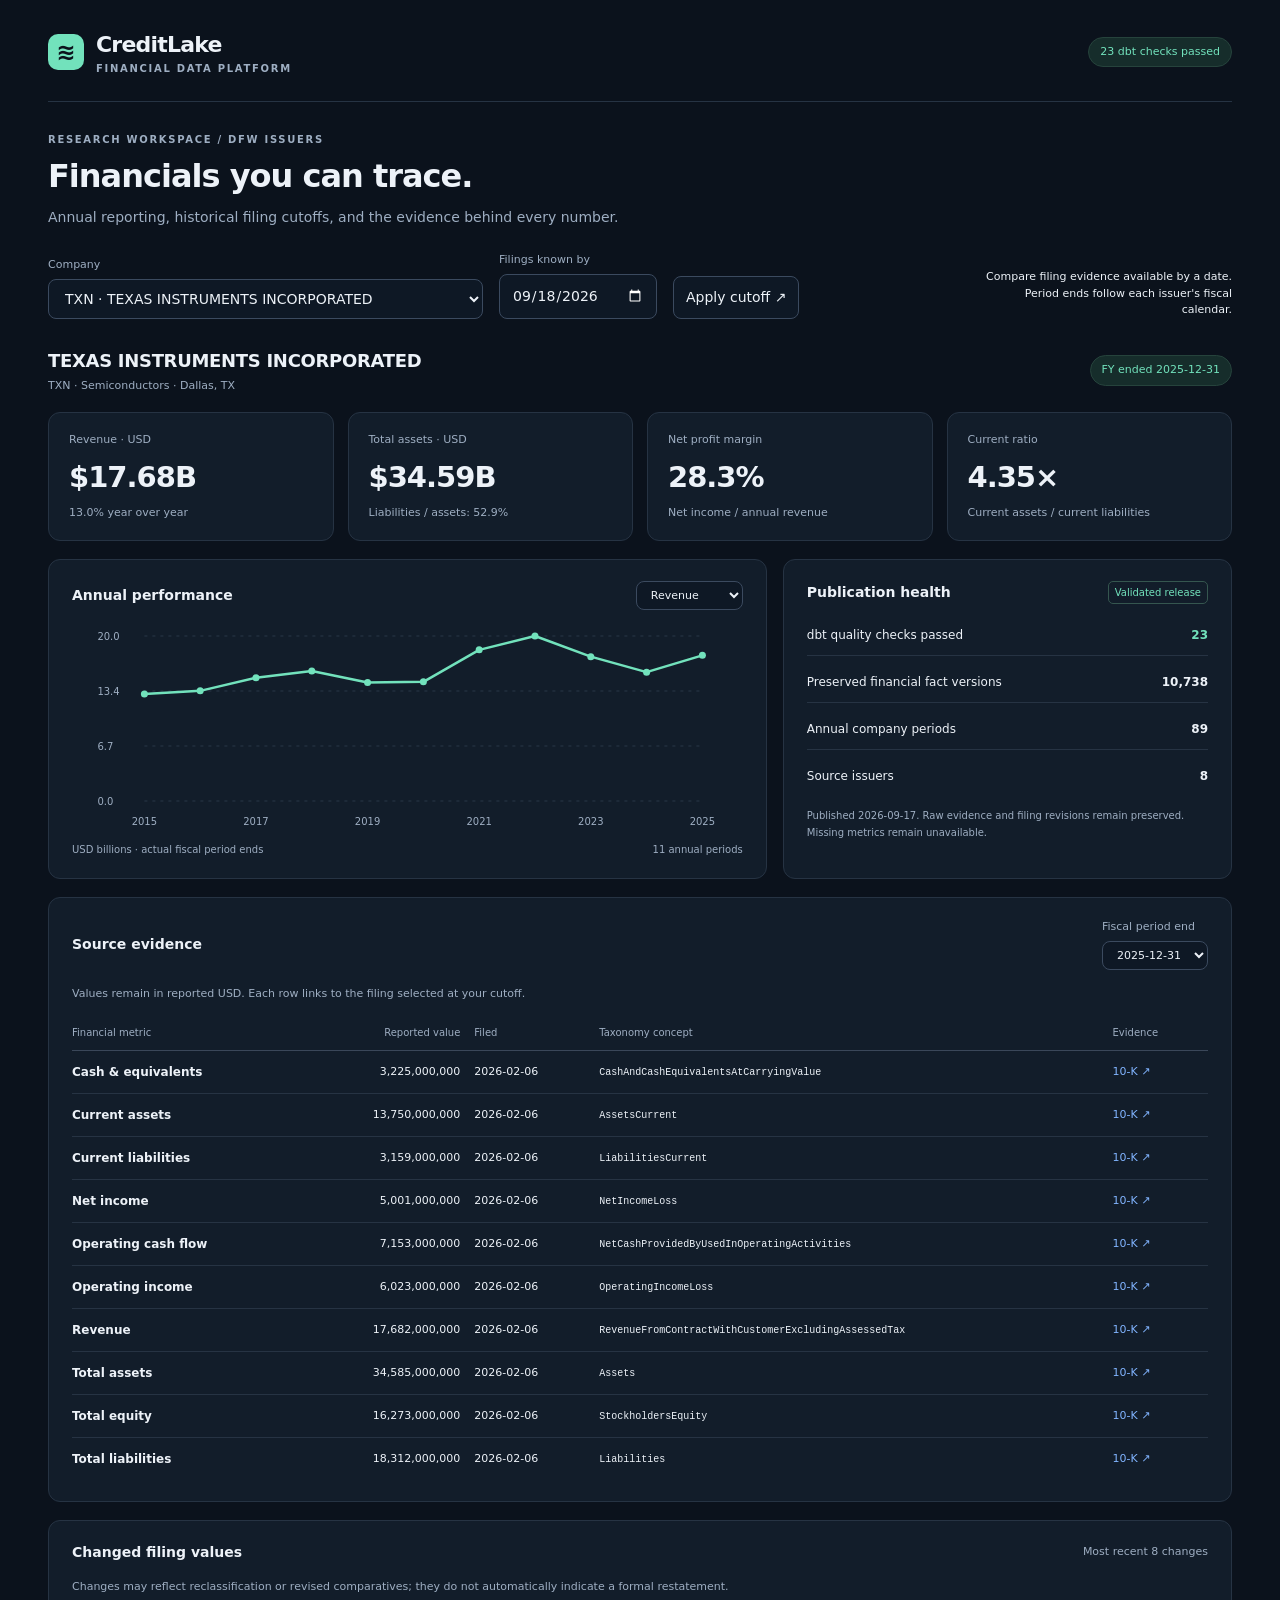
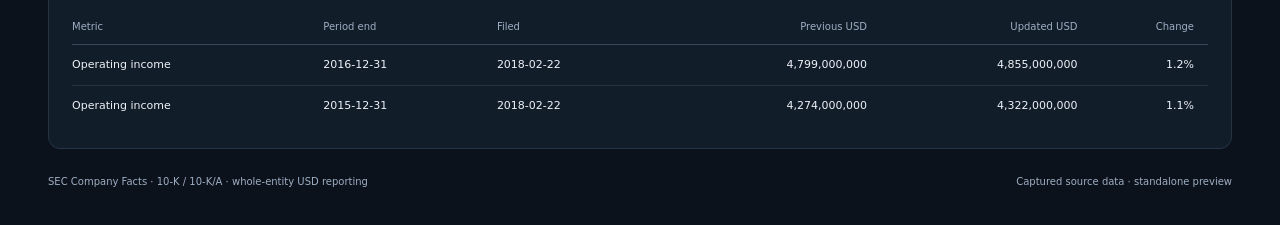
==== demo/CreditLake_Demo.html @ 5fc703fd "Add the financial dashboard preview and screenshots" ====
<!doctype html>
<html lang="en">
<head>
  <meta charset="utf-8">
  <meta name="viewport" content="width=device-width,initial-scale=1">
  <title>CreditLake · Financial Data Platform</title>
  <style>
    :root{--bg:#0b121c;--panel:#121d2a;--line:#263343;--text:#edf2f8;--muted:#9eaec2;--green:#72e2bc;--blue:#81b4ff;--amber:#ffc578}
    *{box-sizing:border-box}body{margin:0;background:var(--bg);color:var(--text);font-family:Inter,ui-sans-serif,system-ui,-apple-system,Segoe UI,sans-serif;font-size:14px;line-height:1.5}
    button,input,select{font:inherit}a{color:var(--blue);text-decoration:none}a:hover{text-decoration:underline}button,select,input{color:var(--text);background:#0e1825;border:1px solid #3b4a5f;border-radius:8px;padding:10px 12px}button{cursor:pointer}button:hover{border-color:var(--green)}select{max-width:100%}input{color-scheme:dark}
    .shell{max-width:1260px;margin:auto;padding:28px 38px 36px}.top{display:flex;align-items:center;justify-content:space-between;gap:20px;padding-bottom:25px;border-bottom:1px solid var(--line)}.brand{display:flex;align-items:center;gap:12px}.logo{width:36px;height:36px;border-radius:10px;background:var(--green);display:grid;place-items:center;color:#0b121c;font-size:23px;font-weight:800}.wordmark{font-size:22px;font-weight:650;letter-spacing:-.8px}.eyebrow{color:var(--muted);text-transform:uppercase;letter-spacing:1.7px;font-size:10px;font-weight:650}.pill{font-size:11px;padding:6px 11px;border-radius:100px;background:#162d2b;color:var(--green);border:1px solid #26433c}.dot{display:inline-block;width:6px;height:6px;border-radius:50%;background:var(--green);margin-right:7px}.header{margin:30px 0 23px}h1{font-size:32px;font-weight:600;letter-spacing:-1px;margin:5px 0 7px}p{color:var(--muted);margin:0}.filters{display:flex;align-items:end;gap:16px;margin:24px 0}.field{display:grid;gap:5px}.field label{font-size:11px;color:var(--muted)}.field.company{flex:1;max-width:435px}.filters .helper{margin-left:auto;font-size:11px;text-align:right;max-width:250px}.company-heading{display:flex;justify-content:space-between;align-items:center;gap:12px;margin:28px 0 17px}h2{margin:0;font-size:18px;letter-spacing:-.3px;font-weight:600}.subtle{font-size:11px;color:var(--muted)}.cards{display:grid;grid-template-columns:repeat(4,1fr);gap:14px}.card,.panel{background:var(--panel);border:1px solid var(--line);border-radius:12px}.card{padding:19px 20px}.label{font-size:11px;color:var(--muted)}.value{font-size:29px;font-weight:550;letter-spacing:-1px;margin:8px 0 5px}.detail{font-size:11px;color:var(--muted)}.green{color:var(--green)}.amber{color:var(--amber)}.grid{display:grid;grid-template-columns:1.6fr 1fr;gap:16px;margin-top:18px}.panel{padding:21px 23px;min-width:0}.panel-head{display:flex;justify-content:space-between;align-items:center;gap:10px;margin-bottom:16px}.panel-head h3{margin:0;font-size:14px;font-weight:550}.panel-head select{font-size:11px;padding:6px 10px}.chart{width:100%;height:210px}.chart-note{display:flex;justify-content:space-between;font-size:10px;color:var(--muted);gap:16px}.quality-list{display:grid;gap:17px;margin:22px 0}.quality-row{display:flex;justify-content:space-between;font-size:12px;border-bottom:1px solid var(--line);padding-bottom:11px}.quality-row:last-child{border:0;padding:0}.quality-value{font-weight:600}.small-note{font-size:10px;line-height:1.7;color:var(--muted)}.table-panel{margin-top:18px}.table-wrap{overflow-x:auto}table{border-collapse:collapse;width:100%;font-size:11px;white-space:nowrap}th{text-align:left;color:var(--muted);font-size:10px;font-weight:500;padding:10px 14px 10px 0;border-bottom:1px solid #3a4759}td{padding:12px 14px 12px 0;border-bottom:1px solid var(--line)}tr:last-child td{border-bottom:0}.num{text-align:right}.metric{font-weight:550;font-size:12px}.tag{font-size:10px;color:var(--green);border:1px solid #35564f;padding:3px 6px;border-radius:5px}.legend{font-size:11px;margin:0 0 13px;color:var(--muted)}.footer{display:flex;justify-content:space-between;gap:15px;margin-top:25px;color:var(--muted);font-size:10px}.error{padding:15px 18px;border:1px solid #7e5341;border-radius:8px;color:var(--amber);margin-top:20px;background:#271c19}.hidden{display:none}.empty{padding:25px;color:var(--muted);text-align:center}.loading{opacity:.55}.revision-title{margin-top:8px}.mono{font-family:ui-monospace,SFMono-Regular,Consolas,monospace;font-size:10px}
    @media(max-width:850px){.shell{padding:20px}.grid{grid-template-columns:1fr}.cards{grid-template-columns:repeat(2,1fr)}.filters{flex-wrap:wrap}.filters .helper{display:none}.field.company{max-width:none;min-width:230px}h1{font-size:28px}.footer{flex-wrap:wrap}}
    @media(max-width:430px){.shell{padding:16px}.cards{gap:9px}.card{padding:15px}.value{font-size:24px}.top{gap:8px}.wordmark{font-size:20px}.pill{font-size:9px}.company-heading{align-items:start}.company-heading h2{font-size:16px}.panel{padding:17px}.filters{gap:10px}}
  </style>
</head>
<body>
<div class="shell">
  <div class="top"><div class="brand"><span class="logo" aria-hidden="true">≋</span><div><div class="wordmark">CreditLake</div><div class="eyebrow">Financial data platform</div></div></div><span class="pill" id="badge"><span class="dot"></span>Loading validated data</span></div>
  <header class="header"><div class="eyebrow">Research workspace / DFW issuers</div><h1>Financials you can trace.</h1><p>Annual reporting, historical filing cutoffs, and the evidence behind every number.</p></header>
  <form class="filters" id="filters"><div class="field company"><label for="company">Company</label><select id="company" aria-label="Company"></select></div><div class="field"><label for="cutoff">Filings known by</label><input type="date" id="cutoff" required></div><button type="submit">Apply cutoff ↗</button><div class="helper">Compare filing evidence available by a date.<br>Period ends follow each issuer's fiscal calendar.</div></form>
  <div id="error" class="error hidden" role="alert"></div>
  <main id="content" aria-live="polite">
    <div class="company-heading"><div><h2 id="company-name">Loading companies…</h2><span class="subtle" id="company-meta"></span></div><span class="pill" id="period-label">Annual financials</span></div>
    <div class="cards"><div class="card"><div class="label">Revenue · USD</div><div class="value" id="revenue">—</div><div class="detail" id="growth">Annual reported revenue</div></div><div class="card"><div class="label">Total assets · USD</div><div class="value" id="assets">—</div><div class="detail" id="leverage">Liabilities / assets: —</div></div><div class="card"><div class="label">Net profit margin</div><div class="value" id="margin">—</div><div class="detail">Net income / annual revenue</div></div><div class="card"><div class="label">Current ratio</div><div class="value" id="liquidity">—</div><div class="detail" id="liquidity-note">Current assets / current liabilities</div></div></div>
    <div class="grid"><section class="panel"><div class="panel-head"><h3>Annual performance</h3><select id="chart-metric" aria-label="Chart metric"><option value="revenue">Revenue</option><option value="net_income">Net income</option><option value="assets">Total assets</option></select></div><svg class="chart" id="chart" viewBox="0 0 620 210" role="img" aria-label="Annual financial performance chart"></svg><div class="chart-note"><span>USD billions · actual fiscal period ends</span><span id="chart-caption"></span></div></section><section class="panel"><div class="panel-head"><h3>Publication health</h3><span class="tag">Validated release</span></div><div class="quality-list"><div class="quality-row"><span>dbt quality checks passed</span><span class="quality-value green" id="checks">—</span></div><div class="quality-row"><span>Preserved financial fact versions</span><span class="quality-value" id="facts-count">—</span></div><div class="quality-row"><span>Annual company periods</span><span class="quality-value" id="periods-count">—</span></div><div class="quality-row"><span>Source issuers</span><span class="quality-value" id="issuers-count">—</span></div></div><div class="small-note" id="publication-note"></div></section></div>
    <section class="panel table-panel"><div class="panel-head"><h3>Source evidence</h3><div class="field"><label for="period">Fiscal period end</label><select id="period"></select></div></div><div class="legend">Values remain in reported USD. Each row links to the filing selected at your cutoff.</div><div class="table-wrap"><table><thead><tr><th>Financial metric</th><th class="num">Reported value</th><th>Filed</th><th>Taxonomy concept</th><th>Evidence</th></tr></thead><tbody id="evidence"></tbody></table></div></section>
    <section class="panel table-panel"><div class="panel-head"><h3>Changed filing values</h3><span class="subtle">Most recent 8 changes</span></div><div class="legend">Changes may reflect reclassification or revised comparatives; they do not automatically indicate a formal restatement.</div><div class="table-wrap"><table><thead><tr><th>Metric</th><th>Period end</th><th>Filed</th><th class="num">Previous USD</th><th class="num">Updated USD</th><th class="num">Change</th></tr></thead><tbody id="revisions"></tbody></table></div></section>
  </main>
  <footer class="footer"><span>SEC Company Facts · 10-K / 10-K/A · whole-entity USD reporting</span><span id="mode"></span><a id="export-link" href="/api/exports/mart_company_trends.csv">Download analytical CSV ↗</a></footer>
</div>
<script>window.CREDITLAKE_DEMO={"status":{"run_id":"f2e388126a1f4c64980baecd2664e1c9","status":"success","mode":"fixture","started_at":"2026-09-17T16:47:48.017065+00:00","filing_date_cutoff":"2026-09-18","snapshots_loaded":0,"snapshots_skipped":8,"facts_inserted":0,"rejected_rows":0,"issuers":[],"model_hash":"8b4c8dd3f0f37fda91fcaf337d5e553fd9ede3a4f2532933e9ada582d5da2ff8","dbt":{"models":6,"tests_passed":23},"warnings":[{"check":"metric_completeness","severity":"warning","rows":[{"ticker":"CBRE","period_end":"2015-12-31","available_metrics":9},{"ticker":"CPRT","period_end":"2015-07-31","available_metrics":9},{"ticker":"CPRT","period_end":"2016-07-31","available_metrics":9},{"ticker":"CPRT","period_end":"2020-07-31","available_metrics":9},{"ticker":"CPRT","period_end":"2021-07-31","available_metrics":9},{"ticker":"CPRT","period_end":"2022-07-31","available_metrics":9},{"ticker":"CPRT","period_end":"2023-07-31","available_metrics":9},{"ticker":"CPRT","period_end":"2024-07-31","available_metrics":9},{"ticker":"CPRT","period_end":"2025-07-31","available_metrics":9},{"ticker":"DHI","period_end":"2015-09-30","available_metrics":7},{"ticker":"DHI","period_end":"2016-09-30","available_metrics":7},{"ticker":"DHI","period_end":"2017-09-30","available_metrics":7},{"ticker":"DHI","period_end":"2018-09-30","available_metrics":7},{"ticker":"DHI","period_end":"2019-09-30","available_metrics":7},{"ticker":"DHI","period_end":"2020-09-30","available_metrics":7},{"ticker":"DHI","period_end":"2021-09-30","available_metrics":7},{"ticker":"DHI","period_end":"2022-09-30","available_metrics":7},{"ticker":"DHI","period_end":"2023-09-30","available_metrics":7},{"ticker":"DHI","period_end":"2024-09-30","available_metrics":7},{"ticker":"DHI","period_end":"2025-09-30","available_metrics":7},{"ticker":"EAT","period_end":"2015-06-24","available_metrics":9},{"ticker":"EAT","period_end":"2016-06-29","available_metrics":9},{"ticker":"EAT","period_end":"2017-06-28","available_metrics":9},{"ticker":"EAT","period_end":"2018-06-27","available_metrics":9},{"ticker":"EAT","period_end":"2019-06-26","available_metrics":9},{"ticker":"EAT","period_end":"2020-06-24","available_metrics":9},{"ticker":"EAT","period_end":"2021-06-30","available_metrics":9},{"ticker":"EAT","period_end":"2022-06-29","available_metrics":9},{"ticker":"EAT","period_end":"2023-06-28","available_metrics":9},{"ticker":"EAT","period_end":"2024-06-26","available_metrics":9},{"ticker":"EAT","period_end":"2025-06-25","available_metrics":9},{"ticker":"EAT","period_end":"2026-06-24","available_metrics":9},{"ticker":"LUV","period_end":"2015-12-31","available_metrics":9},{"ticker":"LUV","period_end":"2016-12-31","available_metrics":9},{"ticker":"LUV","period_end":"2017-12-31","available_metrics":9},{"ticker":"LUV","period_end":"2018-12-31","available_metrics":9},{"ticker":"LUV","period_end":"2019-12-31","available_metrics":9},{"ticker":"LUV","period_end":"2020-12-31","available_metrics":9},{"ticker":"LUV","period_end":"2021-12-31","available_metrics":9},{"ticker":"LUV","period_end":"2022-12-31","available_metrics":9},{"ticker":"LUV","period_end":"2023-12-31","available_metrics":9},{"ticker":"LUV","period_end":"2024-12-31","available_metrics":9},{"ticker":"LUV","period_end":"2025-12-31","available_metrics":9},{"ticker":"T","period_end":"2016-12-31","available_metrics":9},{"ticker":"T","period_end":"2017-12-31","available_metrics":9},{"ticker":"T","period_end":"2018-12-31","available_metrics":9},{"ticker":"T","period_end":"2019-12-31","available_metrics":9},{"ticker":"T","period_end":"2020-12-31","available_metrics":9},{"ticker":"T","period_end":"2021-12-31","available_metrics":9},{"ticker":"T","period_end":"2022-12-31","available_metrics":8},{"ticker":"T","period_end":"2023-12-31","available_metrics":9},{"ticker":"T","period_end":"2024-12-31","available_metrics":9},{"ticker":"T","period_end":"2025-12-31","available_metrics":9},{"ticker":"TXN","period_end":"2015-12-31","available_metrics":9}]},{"check":"balance_equation","severity":"warning","rows":[{"ticker":"CBRE","period_end":"2025-12-31","assets":"30877000000.0000","liabilities":"21251000000.0000","equity":"9193000000.0000","residual":"433000000.0000"},{"ticker":"CBRE","period_end":"2020-12-31","assets":"18039143000.0000","liabilities":"10533483000.0000","equity":"7120000000.0000","residual":"385660000.0000"},{"ticker":"CBRE","period_end":"2016-12-31","assets":"10779587000.0000","liabilities":"7722342000.0000","equity":"3145900000.0000","residual":"-88655000.0000"},{"ticker":"WING","period_end":"2015-12-26","assets":"120650000.0000","liabilities":"130323000.0000","equity":"-14810000.0000","residual":"5137000.0000"},{"ticker":"WING","period_end":"2016-12-31","assets":"111800000.0000","liabilities":"186428000.0000","equity":"-81430000.0000","residual":"6802000.0000"}],"note":"Concept scope or filing revisions may differ; inspect source evidence"}],"total_facts":10738,"annual_periods":89,"revisions":112,"published_at":"2026-09-17T16:47:52.623652+00:00","elapsed_seconds":4.607,"warehouse":"releases/f2e388126a1f4c64980baecd2664e1c9/warehouse.duckdb"},"companies":[{"issuer_key":"115ca758e6e82b0cc0707f42605b6868c8fcfa661d9b91cfa29739bb86314cee","cik":1138118,"name":"CBRE GROUP, INC.","ticker":"CBRE","sector":"Commercial real estate services","headquarters":"Dallas, TX","valid_from":"2026-09-18T01:42:00.657867+09:00"},{"issuer_key":"cd9f25ace292fbda70b7bb6c71241b09274acf581ddd9fda50736de15c45a54b","cik":900075,"name":"COPART, INC.","ticker":"CPRT","sector":"Vehicle auctions","headquarters":"Dallas, TX","valid_from":"2026-09-18T01:42:00.657867+09:00"},{"issuer_key":"95b50669d9e1363ebe0f5c9a23dc09b125a254207c7e880d0f5d16d65dd71bf7","cik":882184,"name":"D.R. Horton, Inc.","ticker":"DHI","sector":"Homebuilding","headquarters":"Arlington, TX","valid_from":"2026-09-18T01:42:00.657867+09:00"},{"issuer_key":"2e79c6f478d3a4363672098dd08783af9c2421f45fb0bc31e6968346874d767b","cik":703351,"name":"BRINKER INTERNATIONAL,\u00a0INC.","ticker":"EAT","sector":"Restaurants","headquarters":"Dallas, TX","valid_from":"2026-09-18T01:42:00.657867+09:00"},{"issuer_key":"4380bd31d7b11aab340d12b676539c8e78d48971c7e835e4df1bddb50a36e5a7","cik":92380,"name":"SOUTHWEST AIRLINES CO.","ticker":"LUV","sector":"Airlines","headquarters":"Dallas, TX","valid_from":"2026-09-18T01:42:00.657867+09:00"},{"issuer_key":"8601e3ec0a90842310c81a3b1ff0fd4b4cabcc2ec3270b9e56c5ff8bbda5bdfe","cik":732717,"name":"AT&T INC.","ticker":"T","sector":"Telecommunications","headquarters":"Dallas, TX","valid_from":"2026-09-18T01:42:00.657867+09:00"},{"issuer_key":"404b1b1299ca5835371a216b1c991bc0e407081f4ac61b6a9b3876859a9501ce","cik":97476,"name":"TEXAS INSTRUMENTS INCORPORATED","ticker":"TXN","sector":"Semiconductors","headquarters":"Dallas, TX","valid_from":"2026-09-18T01:42:00.657867+09:00"},{"issuer_key":"7f02cd49ec2bab5a95d27f298d28dd2cbbc115d87b0d961f7d4658bfd8a8653c","cik":1636222,"name":"WINGSTOP INC.","ticker":"WING","sector":"Restaurants","headquarters":"Dallas, TX","valid_from":"2026-09-18T01:42:00.657867+09:00"}],"candidates":{"CBRE":[{"fact_id":"3a6f4c756e9cd8585020335266aef9912a8b04e0313b0d4325670507213c40b6","cik":1138118,"metric":"assets","concept":"Assets","kind":"instant","alias_priority":0,"period_start":null,"period_end":"2016-12-31","value":"10779587000.0000","accession":"0001564590-18-003991","form":"10-K","filed":"2018-03-01","first_observed":"2026-09-18T01:42:00.657867+09:00","filing_url":"https://www.sec.gov/Archives/edgar/data/1138118/000156459018003991/0001564590-18-003991-index.html"},{"fact_id":"1125af1dfb715be76d4dbd14923a3faece9295ca898c8ccb898a5dad5ea9365d","cik":1138118,"metric":"assets","concept":"Assets","kind":"instant","alias_priority":0,"period_start":null,"period_end":"2022-12-31","value":"20513389000.0000","accession":"0001138118-23-000009","form":"10-K","filed":"2023-02-27","first_observed":"2026-09-18T01:42:00.657867+09:00","filing_url":"https://www.sec.gov/Archives/edgar/data/1138118/000113811823000009/0001138118-23-000009-index.html"},{"fact_id":"49de76e5df4cbdedc543e3f86d584b10eb57bf5cf741e02cef233adebf51a74d","cik":1138118,"metric":"current_assets","concept":"AssetsCurrent","kind":"instant","alias_priority":0,"period_start":null,"period_end":"2016-12-31","value":"5122450000.0000","accession":"0001564590-18-003991","form":"10-K","filed":"2018-03-01","first_observed":"2026-09-18T01:42:00.657867+09:00","filing_url":"https://www.sec.gov/Archives/edgar/data/1138118/000156459018003991/0001564590-18-003991-index.html"},{"fact_id":"7eaa9651a6bb596cf62314fd86e37cbe3766bc72482f850cc2efbef47e2ca0f1","cik":1138118,"metric":"current_assets","concept":"AssetsCurrent","kind":"instant","alias_priority":0,"period_start":null,"period_end":"2023-12-31","value":"9666000000.0000","accession":"0001138118-25-000005","form":"10-K","filed":"2025-02-14","first_observed":"2026-09-18T01:42:00.657867+09:00","filing_url":"https://www.sec.gov/Archives/edgar/data/1138118/000113811825000005/0001138118-25-000005-index.html"},{"fact_id":"53561841251acba2b7432f9cdd57e6c07eed51a47dbe83d81a14e4f0a451d908","cik":1138118,"metric":"current_assets","concept":"AssetsCurrent","kind":"instant","alias_priority":0,"period_start":null,"period_end":"2025-12-31","value":"13489000000.0000","accession":"0001138118-26-000005","form":"10-K","filed":"2026-02-12","first_observed":"2026-09-18T01:42:00.657867+09:00","filing_url":"https://www.sec.gov/Archives/edgar/data/1138118/000113811826000005/0001138118-26-000005-index.html"},{"fact_id":"df7ffe2daf1eb107c21e6270d88be9d4639cdcf286586ec5480d3cdbee3259ad","cik":1138118,"metric":"cash","concept":"CashAndCashEquivalentsAtCarryingValue","kind":"instant","alias_priority":0,"period_start":null,"period_end":"2015-12-31","value":"540403000.0000","accession":"0001193125-16-484680","form":"10-K","filed":"2016-02-29","first_observed":"2026-09-18T01:42:00.657867+09:00","filing_url":"https://www.sec.gov/Archives/edgar/data/1138118/000119312516484680/0001193125-16-484680-index.html"},{"fact_id":"9c51b2ea0f1ea7ff0a36893994d6c46bd77b1597c20fb313b795d6f9d0457956","cik":1138118,"metric":"cash","concept":"CashAndCashEquivalentsAtCarryingValue","kind":"instant","alias_priority":0,"period_start":null,"period_end":"2020-12-31","value":"1896188000.0000","accession":"0001138118-22-000010","form":"10-K","filed":"2022-03-01","first_observed":"2026-09-18T01:42:00.657867+09:00","filing_url":"https://www.sec.gov/Archives/edgar/data/1138118/000113811822000010/0001138118-22-000010-index.html"},{"fact_id":"9eadb6b9326782f47ea6cb3de5dc3df312ab046d626930915f9a76c69b141922","cik":1138118,"metric":"liabilities","concept":"Liabilities","kind":"instant","alias_priority":0,"period_start":null,"period_end":"2018-12-31","value":"8446891000.0000","accession":"0001564590-20-008056","form":"10-K","filed":"2020-03-02","first_observed":"2026-09-18T01:42:00.657867+09:00","filing_url":"https://www.sec.gov/Archives/edgar/data/1138118/000156459020008056/0001564590-20-008056-index.html"},{"fact_id":"740da6111f76a443f7a80517d01c1aa20ba08b569aca4752d9f256b145b2a186","cik":1138118,"metric":"liabilities","concept":"Liabilities","kind":"instant","alias_priority":0,"period_start":null,"period_end":"2021-12-31","value":"12714374000.0000","accession":"0001138118-23-000009","form":"10-K","filed":"2023-02-27","first_observed":"2026-09-18T01:42:00.657867+09:00","filing_url":"https://www.sec.gov/Archives/edgar/data/1138118/000113811823000009/0001138118-23-000009-index.html"},{"fact_id":"01844f199ac72f9b6bad313bde923f1bfed63c396162a84a788460eab37d57ea","cik":1138118,"metric":"liabilities","concept":"Liabilities","kind":"instant","alias_priority":0,"period_start":null,"period_end":"2023-12-31","value":"13481000000.0000","accession":"0001138118-25-000005","form":"10-K","filed":"2025-02-14","first_observed":"2026-09-18T01:42:00.657867+09:00","filing_url":"https://www.sec.gov/Archives/edgar/data/1138118/000113811825000005/0001138118-25-000005-index.html"},{"fact_id":"fb0ca25618f9efd40c408df6eeb97e2f854794ecd259b5dad4f83898ca41ac6e","cik":1138118,"metric":"current_liabilities","concept":"LiabilitiesCurrent","kind":"instant","alias_priority":0,"period_start":null,"period_end":"2015-12-31","value":"4994157000.0000","accession":"0001193125-16-484680","form":"10-K","filed":"2016-02-29","first_observed":"2026-09-18T01:42:00.657867+09:00","filing_url":"https://www.sec.gov/Archives/edgar/data/1138118/000119312516484680/0001193125-16-484680-index.html"},{"fact_id":"a50ddb3cc7ecccecfaea9d3102c391312731bdc083770bf3d640bf1408722e4a","cik":1138118,"metric":"current_liabilities","concept":"LiabilitiesCurrent","kind":"instant","alias_priority":0,"period_start":null,"period_end":"2016-12-31","value":"4525429000.0000","accession":"0001564590-18-003991","form":"10-K","filed":"2018-03-01","first_observed":"2026-09-18T01:42:00.657867+09:00","filing_url":"https://www.sec.gov/Archives/edgar/data/1138118/000156459018003991/0001564590-18-003991-index.html"},{"fact_id":"881cbf173050c80922ef70c89b3aa2f4cf1e7e405ac9e9c69301b3efd1b37f21","cik":1138118,"metric":"current_liabilities","concept":"LiabilitiesCurrent","kind":"instant","alias_priority":0,"period_start":null,"period_end":"2024-12-31","value":"9287000000.0000","accession":"0001138118-25-000005","form":"10-K","filed":"2025-02-14","first_observed":"2026-09-18T01:42:00.657867+09:00","filing_url":"https://www.sec.gov/Archives/edgar/data/1138118/000113811825000005/0001138118-25-000005-index.html"},{"fact_id":"e36e5d85fb7da61a1ddcaad57f7084bf7aca6a4aed498a6c98f591e4650269ed","cik":1138118,"metric":"operating_cash_flow","concept":"NetCashProvidedByUsedInOperatingActivities","kind":"duration","alias_priority":0,"period_start":"2019-01-01","period_end":"2019-12-31","value":"1223380000.0000","accession":"0001564590-20-008056","form":"10-K","filed":"2020-03-02","first_observed":"2026-09-18T01:42:00.657867+09:00","filing_url":"https://www.sec.gov/Archives/edgar/data/1138118/000156459020008056/0001564590-20-008056-index.html"},{"fact_id":"f554dca9448ec34d261f3f2054804b3d03f3a63891399773eb0a1e0e61161dbe","cik":1138118,"metric":"net_income","concept":"NetIncomeLoss","kind":"duration","alias_priority":0,"period_start":"2018-01-01","period_end":"2018-12-31","value":"1063219000.0000","accession":"0001564590-20-008056","form":"10-K","filed":"2020-03-02","first_observed":"2026-09-18T01:42:00.657867+09:00","filing_url":"https://www.sec.gov/Archives/edgar/data/1138118/000156459020008056/0001564590-20-008056-index.html"},{"fact_id":"b4352aa24c187a3e6e4c7640384d6b3c61ec1bf380138758c6d852ee275b3ed0","cik":1138118,"metric":"net_income","concept":"NetIncomeLoss","kind":"duration","alias_priority":0,"period_start":"2020-01-01","period_end":"2020-12-31","value":"751989000.0000","accession":"0001138118-23-000009","form":"10-K","filed":"2023-02-27","first_observed":"2026-09-18T01:42:00.657867+09:00","filing_url":"https://www.sec.gov/Archives/edgar/data/1138118/000113811823000009/0001138118-23-000009-index.html"},{"fact_id":"4ecf96ed384361379f62ff9eefd895af9cf1a3be470ec7f0378b8922f0dbc4a9","cik":1138118,"metric":"operating_income","concept":"OperatingIncomeLoss","kind":"duration","alias_priority":0,"period_start":"2016-01-01","period_end":"2016-12-31","value":"815487000.0000","accession":"0001564590-18-003991","form":"10-K","filed":"2018-03-01","first_observed":"2026-09-18T01:42:00.657867+09:00","filing_url":"https://www.sec.gov/Archives/edgar/data/1138118/000156459018003991/0001564590-18-003991-index.html"},{"fact_id":"0808de850ea4f5dd2362da6452b5c5d70b5ef2433d62ccdac7be3fac110ef74b","cik":1138118,"metric":"operating_income","concept":"OperatingIncomeLoss","kind":"duration","alias_priority":0,"period_start":"2017-01-01","period_end":"2017-12-31","value":"1071442000.0000","accession":"0001564590-18-003991","form":"10-K","filed":"2018-03-01","first_observed":"2026-09-18T01:42:00.657867+09:00","filing_url":"https://www.sec.gov/Archives/edgar/data/1138118/000156459018003991/0001564590-18-003991-index.html"},{"fact_id":"ab8d5c2efd8eb60e5f3f1720a8fb8125d8bdf912b27906979d54142008fdb180","cik":1138118,"metric":"net_income","concept":"ProfitLoss","kind":"duration","alias_priority":1,"period_start":"2023-01-01","period_end":"2023-12-31","value":"1027000000.0000","accession":"0001138118-25-000005","form":"10-K","filed":"2025-02-14","first_observed":"2026-09-18T01:42:00.657867+09:00","filing_url":"https://www.sec.gov/Archives/edgar/data/1138118/000113811825000005/0001138118-25-000005-index.html"},{"fact_id":"9bd40593ee028020767194ed1413a4cccd5a586bde8bbc6ad959b7fb5e336506","cik":1138118,"metric":"net_income","concept":"ProfitLoss","kind":"duration","alias_priority":1,"period_start":"2024-01-01","period_end":"2024-12-31","value":"1036000000.0000","accession":"0001138118-25-000005","form":"10-K","filed":"2025-02-14","first_observed":"2026-09-18T01:42:00.657867+09:00","filing_url":"https://www.sec.gov/Archives/edgar/data/1138118/000113811825000005/0001138118-25-000005-index.html"},{"fact_id":"a3fbe196c6ebd18c9b28f6bd75b236e16fdd28e69667cf769f2f484eee1823f9","cik":1138118,"metric":"revenue","concept":"RevenueFromContractWithCustomerExcludingAssessedTax","kind":"duration","alias_priority":0,"period_start":"2018-01-01","period_end":"2018-12-31","value":"20658939000.0000","accession":"0001564590-19-005666","form":"10-K","filed":"2019-03-01","first_observed":"2026-09-18T01:42:00.657867+09:00","filing_url":"https://www.sec.gov/Archives/edgar/data/1138118/000156459019005666/0001564590-19-005666-index.html"},{"fact_id":"8e7466046f1e4f80d3cb01b060cba0032ee1dc0b8cfcafdc100d679f9e0adf9a","cik":1138118,"metric":"revenue","concept":"RevenueFromContractWithCustomerExcludingAssessedTax","kind":"duration","alias_priority":0,"period_start":"2018-01-01","period_end":"2018-12-31","value":"20778100000.0000","accession":"0001564590-20-008056","form":"10-K","filed":"2020-03-02","first_observed":"2026-09-18T01:42:00.657867+09:00","filing_url":"https://www.sec.gov/Archives/edgar/data/1138118/000156459020008056/0001564590-20-008056-index.html"},{"fact_id":"ab6e274d86ff044566499b340373700b31fae1df77043a4927f9eaff3d8716c7","cik":1138118,"metric":"revenue","concept":"RevenueFromContractWithCustomerExcludingAssessedTax","kind":"duration","alias_priority":0,"period_start":"2020-01-01","period_end":"2020-12-31","value":"23170119000.0000","accession":"0001138118-21-000012","form":"10-K","filed":"2021-02-24","first_observed":"2026-09-18T01:42:00.657867+09:00","filing_url":"https://www.sec.gov/Archives/edgar/data/1138118/000113811821000012/0001138118-21-000012-index.html"},{"fact_id":"eee3efab33afe4aa07a805549675581d2bd08b12a07a0778f4397f6f21b8d35f","cik":1138118,"metric":"revenue","concept":"RevenueFromContractWithCustomerExcludingAssessedTax","kind":"duration","alias_priority":0,"period_start":"2020-01-01","period_end":"2020-12-31","value":"23170119000.0000","accession":"0001138118-22-000010","form":"10-K","filed":"2022-03-01","first_observed":"2026-09-18T01:42:00.657867+09:00","filing_url":"https://www.sec.gov/Archives/edgar/data/1138118/000113811822000010/0001138118-22-000010-index.html"},{"fact_id":"c53192e9b2d9a1656d0c21b9478047397e502ce330b998eec036e43d68ced79e","cik":1138118,"metric":"revenue","concept":"RevenueFromContractWithCustomerExcludingAssessedTax","kind":"duration","alias_priority":0,"period_start":"2023-01-01","period_end":"2023-12-31","value":"31505000000.0000","accession":"0001138118-26-000005","form":"10-K","filed":"2026-02-12","first_observed":"2026-09-18T01:42:00.657867+09:00","filing_url":"https://www.sec.gov/Archives/edgar/data/1138118/000113811826000005/0001138118-26-000005-index.html"},{"fact_id":"34a6db48ffff7415aba4f24cfeb26085af599ac81c3e3ff869ffefd7741d4d5a","cik":1138118,"metric":"revenue","concept":"RevenueFromContractWithCustomerExcludingAssessedTax","kind":"duration","alias_priority":0,"period_start":"2025-01-01","period_end":"2025-12-31","value":"39900000000.0000","accession":"0001138118-26-000005","form":"10-K","filed":"2026-02-12","first_observed":"2026-09-18T01:42:00.657867+09:00","filing_url":"https://www.sec.gov/Archives/edgar/data/1138118/000113811826000005/0001138118-26-000005-index.html"},{"fact_id":"9c4df99017ffd305c2d12af159e7f4c00319497fe5d94797a25c058b4d88d80f","cik":1138118,"metric":"revenue","concept":"Revenues","kind":"duration","alias_priority":1,"period_start":"2016-01-01","period_end":"2016-12-31","value":"13071589000.0000","accession":"0001564590-18-003991","form":"10-K","filed":"2018-03-01","first_observed":"2026-09-18T01:42:00.657867+09:00","filing_url":"https://www.sec.gov/Archives/edgar/data/1138118/000156459018003991/0001564590-18-003991-index.html"},{"fact_id":"9ab53dd2de46e22bfa6fe98a0f1d2f67c7a13215530dd36e36417ff8e3a6c2df","cik":1138118,"metric":"revenue","concept":"Revenues","kind":"duration","alias_priority":1,"period_start":"2016-01-01","period_end":"2016-12-31","value":"17369108000.0000","accession":"0001564590-19-005666","form":"10-K","filed":"2019-03-01","first_observed":"2026-09-18T01:42:00.657867+09:00","filing_url":"https://www.sec.gov/Archives/edgar/data/1138118/000156459019005666/0001564590-19-005666-index.html"},{"fact_id":"72e5ec39a6fb7b15cb18e62388bea5c28c2b3fb74a51e58106eca623226f5396","cik":1138118,"metric":"revenue","concept":"Revenues","kind":"duration","alias_priority":1,"period_start":"2024-01-01","period_end":"2024-12-31","value":"35767000000.0000","accession":"0001138118-26-000005","form":"10-K","filed":"2026-02-12","first_observed":"2026-09-18T01:42:00.657867+09:00","filing_url":"https://www.sec.gov/Archives/edgar/data/1138118/000113811826000005/0001138118-26-000005-index.html"},{"fact_id":"400333849f3b5a3a8844d12faf6c30997cb20a400f344bfe3bd7dc0d9430f05b","cik":1138118,"metric":"equity","concept":"StockholdersEquity","kind":"instant","alias_priority":1,"period_start":null,"period_end":"2018-12-31","value":"4938797000.0000","accession":"0001564590-20-008056","form":"10-K","filed":"2020-03-02","first_observed":"2026-09-18T01:42:00.657867+09:00","filing_url":"https://www.sec.gov/Archives/edgar/data/1138118/000156459020008056/0001564590-20-008056-index.html"},{"fact_id":"7131bfa449c5bec13f0b710f1fa5a14a167f44fbc4a7d1a5005668ed028ff8d4","cik":1138118,"metric":"equity","concept":"StockholdersEquity","kind":"instant","alias_priority":1,"period_start":null,"period_end":"2020-12-31","value":"7078326000.0000","accession":"0001138118-21-000012","form":"10-K","filed":"2021-02-24","first_observed":"2026-09-18T01:42:00.657867+09:00","filing_url":"https://www.sec.gov/Archives/edgar/data/1138118/000113811821000012/0001138118-21-000012-index.html"},{"fact_id":"1eee4efa65c0cfc7b2e58a7a091f61dd7fcc0cf9703d9a3a1c0924f152b8e44d","cik":1138118,"metric":"equity","concept":"StockholdersEquity","kind":"instant","alias_priority":1,"period_start":null,"period_end":"2025-12-31","value":"8878000000.0000","accession":"0001138118-26-000005","form":"10-K","filed":"2026-02-12","first_observed":"2026-09-18T01:42:00.657867+09:00","filing_url":"https://www.sec.gov/Archives/edgar/data/1138118/000113811826000005/0001138118-26-000005-index.html"},{"fact_id":"5299691adf1ac53b645ab62e1ca9604fba98b3e0ca74af5a39743be55ccf7810","cik":1138118,"metric":"equity","concept":"StockholdersEquityIncludingPortionAttributableToNoncontrollingInterest","kind":"instant","alias_priority":0,"period_start":null,"period_end":"2020-12-31","value":"7120087000.0000","accession":"0001138118-22-000010","form":"10-K","filed":"2022-03-01","first_observed":"2026-09-18T01:42:00.657867+09:00","filing_url":"https://www.sec.gov/Archives/edgar/data/1138118/000113811822000010/0001138118-22-000010-index.html"},{"fact_id":"b7ffe2c8946d648b6e54b1c4964de7d4a41edfc8d5e27028fed34a8c85f268bf","cik":1138118,"metric":"equity","concept":"StockholdersEquityIncludingPortionAttributableToNoncontrollingInterest","kind":"instant","alias_priority":0,"period_start":null,"period_end":"2024-12-31","value":"9192000000.0000","accession":"0001138118-26-000005","form":"10-K","filed":"2026-02-12","first_observed":"2026-09-18T01:42:00.657867+09:00","filing_url":"https://www.sec.gov/Archives/edgar/data/1138118/000113811826000005/0001138118-26-000005-index.html"},{"fact_id":"6355a5bac832c8bfaf0bd206f6a0d94a7681f50518582b912a4d53ff3abc9401","cik":1138118,"metric":"current_assets","concept":"AssetsCurrent","kind":"instant","alias_priority":0,"period_start":null,"period_end":"2015-12-31","value":"5305223000.0000","accession":"0001193125-17-064772","form":"10-K","filed":"2017-03-01","first_observed":"2026-09-18T01:42:00.657867+09:00","filing_url":"https://www.sec.gov/Archives/edgar/data/1138118/000119312517064772/0001193125-17-064772-index.html"},{"fact_id":"fa7489f885c103142fb5e30e78e9091e9b6b923502d6137e6296cc3f592d54b3","cik":1138118,"metric":"current_assets","concept":"AssetsCurrent","kind":"instant","alias_priority":0,"period_start":null,"period_end":"2017-12-31","value":"5630584000.0000","accession":"0001564590-19-005666","form":"10-K","filed":"2019-03-01","first_observed":"2026-09-18T01:42:00.657867+09:00","filing_url":"https://www.sec.gov/Archives/edgar/data/1138118/000156459019005666/0001564590-19-005666-index.html"},{"fact_id":"248f6fc23f984b580563d7b73642a0d75323f3d521774e0c9b851712a5c07482","cik":1138118,"metric":"current_assets","concept":"AssetsCurrent","kind":"instant","alias_priority":0,"period_start":null,"period_end":"2024-12-31","value":"9970000000.0000","accession":"0001138118-25-000005","form":"10-K","filed":"2025-02-14","first_observed":"2026-09-18T01:42:00.657867+09:00","filing_url":"https://www.sec.gov/Archives/edgar/data/1138118/000113811825000005/0001138118-25-000005-index.html"},{"fact_id":"5be39d6248e11f1ceb7706d6264c4307b3de297f13c4eedcd99af033ed3ade07","cik":1138118,"metric":"cash","concept":"CashAndCashEquivalentsAtCarryingValue","kind":"instant","alias_priority":0,"period_start":null,"period_end":"2019-12-31","value":"971781000.0000","accession":"0001138118-21-000012","form":"10-K","filed":"2021-02-24","first_observed":"2026-09-18T01:42:00.657867+09:00","filing_url":"https://www.sec.gov/Archives/edgar/data/1138118/000113811821000012/0001138118-21-000012-index.html"},{"fact_id":"82bd623402a5daec59be888a487b293babea3f2d62f2c49b68cc3e44d2b61c6a","cik":1138118,"metric":"cash","concept":"CashAndCashEquivalentsAtCarryingValue","kind":"instant","alias_priority":0,"period_start":null,"period_end":"2021-12-31","value":"2430951000.0000","accession":"0001138118-22-000010","form":"10-K","filed":"2022-03-01","first_observed":"2026-09-18T01:42:00.657867+09:00","filing_url":"https://www.sec.gov/Archives/edgar/data/1138118/000113811822000010/0001138118-22-000010-index.html"},{"fact_id":"6bc49e2b397846b73768f33422fb963fc671bfd6e290228303e5c3325a7bbb7c","cik":1138118,"metric":"liabilities","concept":"Liabilities","kind":"instant","alias_priority":0,"period_start":null,"period_end":"2017-12-31","value":"7404282000.0000","accession":"0001564590-18-003991","form":"10-K","filed":"2018-03-01","first_observed":"2026-09-18T01:42:00.657867+09:00","filing_url":"https://www.sec.gov/Archives/edgar/data/1138118/000156459018003991/0001564590-18-003991-index.html"},{"fact_id":"68e3b0801ea0dee84d23d131834fa1a122eb563b8f36c0d1033831f99f746c06","cik":1138118,"metric":"liabilities","concept":"Liabilities","kind":"instant","alias_priority":0,"period_start":null,"period_end":"2017-12-31","value":"7543782000.0000","accession":"0001564590-19-005666","form":"10-K","filed":"2019-03-01","first_observed":"2026-09-18T01:42:00.657867+09:00","filing_url":"https://www.sec.gov/Archives/edgar/data/1138118/000156459019005666/0001564590-19-005666-index.html"},{"fact_id":"6791ff79cc15e8ccb0220182630b99f05e5b0617ec64055876f3cb6545245bf6","cik":1138118,"metric":"liabilities","concept":"Liabilities","kind":"instant","alias_priority":0,"period_start":null,"period_end":"2018-12-31","value":"8446891000.0000","accession":"0001564590-19-005666","form":"10-K","filed":"2019-03-01","first_observed":"2026-09-18T01:42:00.657867+09:00","filing_url":"https://www.sec.gov/Archives/edgar/data/1138118/000156459019005666/0001564590-19-005666-index.html"},{"fact_id":"7f1d1946267d907139e46a4ae288acb8764814014ff4108f64f5454be43a0105","cik":1138118,"metric":"liabilities","concept":"Liabilities","kind":"instant","alias_priority":0,"period_start":null,"period_end":"2020-12-31","value":"10533483000.0000","accession":"0001138118-21-000012","form":"10-K","filed":"2021-02-24","first_observed":"2026-09-18T01:42:00.657867+09:00","filing_url":"https://www.sec.gov/Archives/edgar/data/1138118/000113811821000012/0001138118-21-000012-index.html"},{"fact_id":"fef879845829707a63df3b365e785552fd599cb751532836bbbb4653947530d8","cik":1138118,"metric":"liabilities","concept":"Liabilities","kind":"instant","alias_priority":0,"period_start":null,"period_end":"2020-12-31","value":"10533483000.0000","accession":"0001138118-22-000010","form":"10-K","filed":"2022-03-01","first_observed":"2026-09-18T01:42:00.657867+09:00","filing_url":"https://www.sec.gov/Archives/edgar/data/1138118/000113811822000010/0001138118-22-000010-index.html"},{"fact_id":"fcd9f3ab6b5cc9e723fbc6d1a3d4234d76802ad941ffebdcad08e560c5b5232f","cik":1138118,"metric":"liabilities","concept":"Liabilities","kind":"instant","alias_priority":0,"period_start":null,"period_end":"2021-12-31","value":"12714374000.0000","accession":"0001138118-22-000010","form":"10-K","filed":"2022-03-01","first_observed":"2026-09-18T01:42:00.657867+09:00","filing_url":"https://www.sec.gov/Archives/edgar/data/1138118/000113811822000010/0001138118-22-000010-index.html"},{"fact_id":"98a82df6948f149211858dc7da583a20d8ef1c86450bd373f1c058767189f038","cik":1138118,"metric":"liabilities","concept":"Liabilities","kind":"instant","alias_priority":0,"period_start":null,"period_end":"2022-12-31","value":"11907657000.0000","accession":"0001138118-23-000009","form":"10-K","filed":"2023-02-27","first_observed":"2026-09-18T01:42:00.657867+09:00","filing_url":"https://www.sec.gov/Archives/edgar/data/1138118/000113811823000009/0001138118-23-000009-index.html"},{"fact_id":"c0b22094b70c631851c5b3d67d5b45c400afb01894983762bc335d85a74b7c03","cik":1138118,"metric":"liabilities","concept":"Liabilities","kind":"instant","alias_priority":0,"period_start":null,"period_end":"2024-12-31","value":"15191000000.0000","accession":"0001138118-25-000005","form":"10-K","filed":"2025-02-14","first_observed":"2026-09-18T01:42:00.657867+09:00","filing_url":"https://www.sec.gov/Archives/edgar/data/1138118/000113811825000005/0001138118-25-000005-index.html"},{"fact_id":"1abe696386e58e4f18095f6e7a02001b7f4939b44d7810c69ecd3a4cef00f4f0","cik":1138118,"metric":"current_liabilities","concept":"LiabilitiesCurrent","kind":"instant","alias_priority":0,"period_start":null,"period_end":"2016-12-31","value":"4525429000.0000","accession":"0001193125-17-064772","form":"10-K","filed":"2017-03-01","first_observed":"2026-09-18T01:42:00.657867+09:00","filing_url":"https://www.sec.gov/Archives/edgar/data/1138118/000119312517064772/0001193125-17-064772-index.html"},{"fact_id":"fb9080eceb161bc1750751f026c56f7779d10d3a171dfcda7cb0e60f1fd50fd1","cik":1138118,"metric":"current_liabilities","concept":"LiabilitiesCurrent","kind":"instant","alias_priority":0,"period_start":null,"period_end":"2022-12-31","value":"8242000000.0000","accession":"0001138118-24-000006","form":"10-K","filed":"2024-02-20","first_observed":"2026-09-18T01:42:00.657867+09:00","filing_url":"https://www.sec.gov/Archives/edgar/data/1138118/000113811824000006/0001138118-24-000006-index.html"},{"fact_id":"be771f4f20cd71c3b109afc1b01f284cf8ebdd25bac0e9f9137f376cbb1f9d91","cik":1138118,"metric":"current_liabilities","concept":"LiabilitiesCurrent","kind":"instant","alias_priority":0,"period_start":null,"period_end":"2025-12-31","value":"12320000000.0000","accession":"0001138118-26-000005","form":"10-K","filed":"2026-02-12","first_observed":"2026-09-18T01:42:00.657867+09:00","filing_url":"https://www.sec.gov/Archives/edgar/data/1138118/000113811826000005/0001138118-26-000005-index.html"},{"fact_id":"bab185617f8e047efd17d43ffdd1eea4c29c7d760bec4edb86d1f473c9f6ee7b","cik":1138118,"metric":"operating_cash_flow","concept":"NetCashProvidedByUsedInOperatingActivities","kind":"duration","alias_priority":0,"period_start":"2016-01-01","period_end":"2016-12-31","value":"616985000.0000","accession":"0001564590-19-005666","form":"10-K","filed":"2019-03-01","first_observed":"2026-09-18T01:42:00.657867+09:00","filing_url":"https://www.sec.gov/Archives/edgar/data/1138118/000156459019005666/0001564590-19-005666-index.html"},{"fact_id":"4bfb011757d7497ce83ec3d4ee6457629339f5bae6950bab8a347cace040f598","cik":1138118,"metric":"operating_cash_flow","concept":"NetCashProvidedByUsedInOperatingActivities","kind":"duration","alias_priority":0,"period_start":"2019-01-01","period_end":"2019-12-31","value":"1223380000.0000","accession":"0001138118-21-000012","form":"10-K","filed":"2021-02-24","first_observed":"2026-09-18T01:42:00.657867+09:00","filing_url":"https://www.sec.gov/Archives/edgar/data/1138118/000113811821000012/0001138118-21-000012-index.html"},{"fact_id":"b7a74c75bb60655855ae0877f08ce63fa70808b53bfe8edf9429b4ce97249f78","cik":1138118,"metric":"operating_cash_flow","concept":"NetCashProvidedByUsedInOperatingActivities","kind":"duration","alias_priority":0,"period_start":"2020-01-01","period_end":"2020-12-31","value":"1830779000.0000","accession":"0001138118-21-000012","form":"10-K","filed":"2021-02-24","first_observed":"2026-09-18T01:42:00.657867+09:00","filing_url":"https://www.sec.gov/Archives/edgar/data/1138118/000113811821000012/0001138118-21-000012-index.html"},{"fact_id":"4f8dd04c502c35ca880079c70b560ac3f4f70cabeacd7873207842147e276307","cik":1138118,"metric":"operating_cash_flow","concept":"NetCashProvidedByUsedInOperatingActivities","kind":"duration","alias_priority":0,"period_start":"2021-01-01","period_end":"2021-12-31","value":"2364178000.0000","accession":"0001138118-23-000009","form":"10-K","filed":"2023-02-27","first_observed":"2026-09-18T01:42:00.657867+09:00","filing_url":"https://www.sec.gov/Archives/edgar/data/1138118/000113811823000009/0001138118-23-000009-index.html"},{"fact_id":"317414b326f0f3198ae1e2b07c2881722216ae883413716a980187497361ac94","cik":1138118,"metric":"net_income","concept":"NetIncomeLoss","kind":"duration","alias_priority":0,"period_start":"2016-01-01","period_end":"2016-12-31","value":"573079000.0000","accession":"0001564590-19-005666","form":"10-K","filed":"2019-03-01","first_observed":"2026-09-18T01:42:00.657867+09:00","filing_url":"https://www.sec.gov/Archives/edgar/data/1138118/000156459019005666/0001564590-19-005666-index.html"},{"fact_id":"132da51ba39fed904f3252830d03b5b402f3dc0523f69d228ab7bf8be3603c6a","cik":1138118,"metric":"net_income","concept":"NetIncomeLoss","kind":"duration","alias_priority":0,"period_start":"2020-01-01","period_end":"2020-12-31","value":"751989000.0000","accession":"0001138118-21-000012","form":"10-K","filed":"2021-02-24","first_observed":"2026-09-18T01:42:00.657867+09:00","filing_url":"https://www.sec.gov/Archives/edgar/data/1138118/000113811821000012/0001138118-21-000012-index.html"},{"fact_id":"35b2863476eb88f6d35a8294eb0d53717135a7f6ce7d2089aa000db23f36dba3","cik":1138118,"metric":"net_income","concept":"NetIncomeLoss","kind":"duration","alias_priority":0,"period_start":"2023-01-01","period_end":"2023-12-31","value":"986000000.0000","accession":"0001138118-24-000006","form":"10-K","filed":"2024-02-20","first_observed":"2026-09-18T01:42:00.657867+09:00","filing_url":"https://www.sec.gov/Archives/edgar/data/1138118/000113811824000006/0001138118-24-000006-index.html"},{"fact_id":"8503939eca4a4c1e7fa551c21c360b05d88fc06014bd3b1385826600c6364f7f","cik":1138118,"metric":"net_income","concept":"NetIncomeLoss","kind":"duration","alias_priority":0,"period_start":"2025-01-01","period_end":"2025-12-31","value":"1157000000.0000","accession":"0001138118-26-000005","form":"10-K","filed":"2026-02-12","first_observed":"2026-09-18T01:42:00.657867+09:00","filing_url":"https://www.sec.gov/Archives/edgar/data/1138118/000113811826000005/0001138118-26-000005-index.html"},{"fact_id":"cab8e639147f0a2bed140d6ca2773b2f7bb8ad2416c78339892331527e890d9f","cik":1138118,"metric":"operating_income","concept":"OperatingIncomeLoss","kind":"duration","alias_priority":0,"period_start":"2020-01-01","period_end":"2020-12-31","value":"969759000.0000","accession":"0001138118-23-000009","form":"10-K","filed":"2023-02-27","first_observed":"2026-09-18T01:42:00.657867+09:00","filing_url":"https://www.sec.gov/Archives/edgar/data/1138118/000113811823000009/0001138118-23-000009-index.html"},{"fact_id":"b0c7bae643c2b5284fe15f3e8dd07e7abd0031c7398d52c82120ab9b5972b3f7","cik":1138118,"metric":"operating_income","concept":"OperatingIncomeLoss","kind":"duration","alias_priority":0,"period_start":"2021-01-01","period_end":"2021-12-31","value":"1637467000.0000","accession":"0001138118-23-000009","form":"10-K","filed":"2023-02-27","first_observed":"2026-09-18T01:42:00.657867+09:00","filing_url":"https://www.sec.gov/Archives/edgar/data/1138118/000113811823000009/0001138118-23-000009-index.html"},{"fact_id":"c44a88364374f7ba8c7258a2061deedafb30f7743a43763396d4bfe07345fef9","cik":1138118,"metric":"operating_income","concept":"OperatingIncomeLoss","kind":"duration","alias_priority":0,"period_start":"2022-01-01","period_end":"2022-12-31","value":"1511915000.0000","accession":"0001138118-23-000009","form":"10-K","filed":"2023-02-27","first_observed":"2026-09-18T01:42:00.657867+09:00","filing_url":"https://www.sec.gov/Archives/edgar/data/1138118/000113811823000009/0001138118-23-000009-index.html"},{"fact_id":"c89fd53272f050bbb222a2ae7dfdfef392736a81127303a58bb697f2391ee94a","cik":1138118,"metric":"net_income","concept":"ProfitLoss","kind":"duration","alias_priority":1,"period_start":"2019-01-01","period_end":"2019-12-31","value":"1291450000.0000","accession":"0001564590-20-008056","form":"10-K","filed":"2020-03-02","first_observed":"2026-09-18T01:42:00.657867+09:00","filing_url":"https://www.sec.gov/Archives/edgar/data/1138118/000156459020008056/0001564590-20-008056-index.html"},{"fact_id":"8b838a76b9ddf909d8b55bf575cf4c8690c0132e5d0263fd12a336e44f625133","cik":1138118,"metric":"net_income","concept":"ProfitLoss","kind":"duration","alias_priority":1,"period_start":"2020-01-01","period_end":"2020-12-31","value":"755868000.0000","accession":"0001138118-22-000010","form":"10-K","filed":"2022-03-01","first_observed":"2026-09-18T01:42:00.657867+09:00","filing_url":"https://www.sec.gov/Archives/edgar/data/1138118/000113811822000010/0001138118-22-000010-index.html"},{"fact_id":"3c393b3e2fc2aa15aec2ec1cb9eef32a92a5477b131fdc9db3f3deb6c15ec64c","cik":1138118,"metric":"net_income","concept":"ProfitLoss","kind":"duration","alias_priority":1,"period_start":"2022-01-01","period_end":"2022-12-31","value":"1424000000.0000","accession":"0001138118-25-000005","form":"10-K","filed":"2025-02-14","first_observed":"2026-09-18T01:42:00.657867+09:00","filing_url":"https://www.sec.gov/Archives/edgar/data/1138118/000113811825000005/0001138118-25-000005-index.html"},{"fact_id":"757454ccfd94a92764bb98848473dc771d8564d32019c211b9595e26d0f3ac8c","cik":1138118,"metric":"net_income","concept":"ProfitLoss","kind":"duration","alias_priority":1,"period_start":"2023-01-01","period_end":"2023-12-31","value":"1027000000.0000","accession":"0001138118-24-000006","form":"10-K","filed":"2024-02-20","first_observed":"2026-09-18T01:42:00.657867+09:00","filing_url":"https://www.sec.gov/Archives/edgar/data/1138118/000113811824000006/0001138118-24-000006-index.html"},{"fact_id":"cf5d45c6ba15ad5960eca5134ca131cc433ee293bb8a3c0ad5ad1664133c2b8a","cik":1138118,"metric":"net_income","concept":"ProfitLoss","kind":"duration","alias_priority":1,"period_start":"2024-01-01","period_end":"2024-12-31","value":"1036000000.0000","accession":"0001138118-26-000005","form":"10-K","filed":"2026-02-12","first_observed":"2026-09-18T01:42:00.657867+09:00","filing_url":"https://www.sec.gov/Archives/edgar/data/1138118/000113811826000005/0001138118-26-000005-index.html"},{"fact_id":"6ae954af0f2cc032788b4de73adbc86e68ab3ce2c142247c98a6b474794815b2","cik":1138118,"metric":"revenue","concept":"RevenueFromContractWithCustomerExcludingAssessedTax","kind":"duration","alias_priority":0,"period_start":"2023-01-01","period_end":"2023-12-31","value":"31404000000.0000","accession":"0001138118-25-000005","form":"10-K","filed":"2025-02-14","first_observed":"2026-09-18T01:42:00.657867+09:00","filing_url":"https://www.sec.gov/Archives/edgar/data/1138118/000113811825000005/0001138118-25-000005-index.html"},{"fact_id":"f09818b773e5747561fb0a619ca9c5477ff23861aa66aac36cc349a35392e089","cik":1138118,"metric":"revenue","concept":"Revenues","kind":"duration","alias_priority":1,"period_start":"2017-01-01","period_end":"2017-12-31","value":"18628787000.0000","accession":"0001564590-19-005666","form":"10-K","filed":"2019-03-01","first_observed":"2026-09-18T01:42:00.657867+09:00","filing_url":"https://www.sec.gov/Archives/edgar/data/1138118/000156459019005666/0001564590-19-005666-index.html"},{"fact_id":"435fd89f6f58d17ac283db1ef1342fa9f3f69a6b65f0a31fb26e0acc189bcd83","cik":1138118,"metric":"revenue","concept":"Revenues","kind":"duration","alias_priority":1,"period_start":"2018-01-01","period_end":"2018-12-31","value":"21340088000.0000","accession":"0001138118-21-000012","form":"10-K","filed":"2021-02-24","first_observed":"2026-09-18T01:42:00.657867+09:00","filing_url":"https://www.sec.gov/Archives/edgar/data/1138118/000113811821000012/0001138118-21-000012-index.html"},{"fact_id":"79bd56e9e27626dbe6a38d26b841c7407bb16ccf8649eeabc3284d87d4fd8be3","cik":1138118,"metric":"revenue","concept":"Revenues","kind":"duration","alias_priority":1,"period_start":"2024-01-01","period_end":"2024-12-31","value":"35767000000.0000","accession":"0001138118-25-000005","form":"10-K","filed":"2025-02-14","first_observed":"2026-09-18T01:42:00.657867+09:00","filing_url":"https://www.sec.gov/Archives/edgar/data/1138118/000113811825000005/0001138118-25-000005-index.html"},{"fact_id":"2f5f25929893393fe3e07e284504c30b6831a70036cc90b8f9c5e8cf64fba661","cik":1138118,"metric":"equity","concept":"StockholdersEquity","kind":"instant","alias_priority":1,"period_start":null,"period_end":"2017-12-31","value":"4114496000.0000","accession":"0001564590-19-005666","form":"10-K","filed":"2019-03-01","first_observed":"2026-09-18T01:42:00.657867+09:00","filing_url":"https://www.sec.gov/Archives/edgar/data/1138118/000156459019005666/0001564590-19-005666-index.html"},{"fact_id":"f67ae6242a5b25b9fb53fe79d981e39ee13624dffac21969bf1aea1d24c4667f","cik":1138118,"metric":"equity","concept":"StockholdersEquity","kind":"instant","alias_priority":1,"period_start":null,"period_end":"2022-12-31","value":"7853273000.0000","accession":"0001138118-23-000009","form":"10-K","filed":"2023-02-27","first_observed":"2026-09-18T01:42:00.657867+09:00","filing_url":"https://www.sec.gov/Archives/edgar/data/1138118/000113811823000009/0001138118-23-000009-index.html"},{"fact_id":"e8d5b04511267c89da7778d696ca61e9518e81d8c5953062e496bd1a38b75529","cik":1138118,"metric":"equity","concept":"StockholdersEquity","kind":"instant","alias_priority":1,"period_start":null,"period_end":"2023-12-31","value":"8267000000.0000","accession":"0001138118-24-000006","form":"10-K","filed":"2024-02-20","first_observed":"2026-09-18T01:42:00.657867+09:00","filing_url":"https://www.sec.gov/Archives/edgar/data/1138118/000113811824000006/0001138118-24-000006-index.html"},{"fact_id":"a98f4feb405a867fdfe20bf17f3c2e91b893a4c5b023efcd0915528a3a8d322c","cik":1138118,"metric":"equity","concept":"StockholdersEquityIncludingPortionAttributableToNoncontrollingInterest","kind":"instant","alias_priority":0,"period_start":null,"period_end":"2015-12-31","value":"2759070000.0000","accession":"0001193125-17-064772","form":"10-K","filed":"2017-03-01","first_observed":"2026-09-18T01:42:00.657867+09:00","filing_url":"https://www.sec.gov/Archives/edgar/data/1138118/000119312517064772/0001193125-17-064772-index.html"},{"fact_id":"48d9ce949a91907a0e52d012667745384c0f0ff859ebe99dc6f5b873a0c95b77","cik":1138118,"metric":"equity","concept":"StockholdersEquityIncludingPortionAttributableToNoncontrollingInterest","kind":"instant","alias_priority":0,"period_start":null,"period_end":"2018-12-31","value":"5009902000.0000","accession":"0001138118-21-000012","form":"10-K","filed":"2021-02-24","first_observed":"2026-09-18T01:42:00.657867+09:00","filing_url":"https://www.sec.gov/Archives/edgar/data/1138118/000113811821000012/0001138118-21-000012-index.html"},{"fact_id":"5b0012aaa285ba49074ead2bceea16cb44f8a32b4afa45717abb4b2a7a125d23","cik":1138118,"metric":"equity","concept":"StockholdersEquityIncludingPortionAttributableToNoncontrollingInterest","kind":"instant","alias_priority":0,"period_start":null,"period_end":"2020-12-31","value":"7120000000.0000","accession":"0001138118-24-000006","form":"10-K","filed":"2024-02-20","first_observed":"2026-09-18T01:42:00.657867+09:00","filing_url":"https://www.sec.gov/Archives/edgar/data/1138118/000113811824000006/0001138118-24-000006-index.html"},{"fact_id":"3b3bcf548e6763df52ba8fe94062824de10f403fd353a54188e5c877d18de98d","cik":1138118,"metric":"equity","concept":"StockholdersEquityIncludingPortionAttributableToNoncontrollingInterest","kind":"instant","alias_priority":0,"period_start":null,"period_end":"2022-12-31","value":"8605732000.0000","accession":"0001138118-23-000009","form":"10-K","filed":"2023-02-27","first_observed":"2026-09-18T01:42:00.657867+09:00","filing_url":"https://www.sec.gov/Archives/edgar/data/1138118/000113811823000009/0001138118-23-000009-index.html"},{"fact_id":"e7d8686bde8c3995ff3dcd54aa2fe1131a721c6d4418cffb89c19367c3378454","cik":1138118,"metric":"equity","concept":"StockholdersEquityIncludingPortionAttributableToNoncontrollingInterest","kind":"instant","alias_priority":0,"period_start":null,"period_end":"2023-12-31","value":"9067000000.0000","accession":"0001138118-25-000005","form":"10-K","filed":"2025-02-14","first_observed":"2026-09-18T01:42:00.657867+09:00","filing_url":"https://www.sec.gov/Archives/edgar/data/1138118/000113811825000005/0001138118-25-000005-index.html"},{"fact_id":"6946228e3aff83f424c77c30dbfcb5e29b1ae38117ecc05ba7ca5c971d93b353","cik":1138118,"metric":"equity","concept":"StockholdersEquityIncludingPortionAttributableToNoncontrollingInterest","kind":"instant","alias_priority":0,"period_start":null,"period_end":"2024-12-31","value":"9192000000.0000","accession":"0001138118-25-000005","form":"10-K","filed":"2025-02-14","first_observed":"2026-09-18T01:42:00.657867+09:00","filing_url":"https://www.sec.gov/Archives/edgar/data/1138118/000113811825000005/0001138118-25-000005-index.html"},{"fact_id":"a7dc3d7a1b84c666d5fd2364897740f98b71317a4fc694ed8fed2c424e4637d9","cik":1138118,"metric":"assets","concept":"Assets","kind":"instant","alias_priority":0,"period_start":null,"period_end":"2019-12-31","value":"16197196000.0000","accession":"0001564590-20-008056","form":"10-K","filed":"2020-03-02","first_observed":"2026-09-18T01:42:00.657867+09:00","filing_url":"https://www.sec.gov/Archives/edgar/data/1138118/000156459020008056/0001564590-20-008056-index.html"},{"fact_id":"1a7a08790cd80c3dcff9252c259bcd8409e192d992807b8105d6c15a48859013","cik":1138118,"metric":"assets","concept":"Assets","kind":"instant","alias_priority":0,"period_start":null,"period_end":"2019-12-31","value":"16197196000.0000","accession":"0001138118-21-000012","form":"10-K","filed":"2021-02-24","first_observed":"2026-09-18T01:42:00.657867+09:00","filing_url":"https://www.sec.gov/Archives/edgar/data/1138118/000113811821000012/0001138118-21-000012-index.html"},{"fact_id":"3b11a679143d7830275d9162134bfa7db868b3c20243e923aeac156e46167c36","cik":1138118,"metric":"assets","concept":"Assets","kind":"instant","alias_priority":0,"period_start":null,"period_end":"2020-12-31","value":"18039143000.0000","accession":"0001138118-21-000012","form":"10-K","filed":"2021-02-24","first_observed":"2026-09-18T01:42:00.657867+09:00","filing_url":"https://www.sec.gov/Archives/edgar/data/1138118/000113811821000012/0001138118-21-000012-index.html"},{"fact_id":"26a101af4d9af463afc20242d6ac72149ac727a50b2cc78f6d689636e0b5dedb","cik":1138118,"metric":"current_assets","concept":"AssetsCurrent","kind":"instant","alias_priority":0,"period_start":null,"period_end":"2021-12-31","value":"10082365000.0000","accession":"0001138118-23-000009","form":"10-K","filed":"2023-02-27","first_observed":"2026-09-18T01:42:00.657867+09:00","filing_url":"https://www.sec.gov/Archives/edgar/data/1138118/000113811823000009/0001138118-23-000009-index.html"},{"fact_id":"381cbd33e3ac01ba4142a0e1115e0c08392cb843910b9837f099b9b670a965db","cik":1138118,"metric":"cash","concept":"CashAndCashEquivalentsAtCarryingValue","kind":"instant","alias_priority":0,"period_start":null,"period_end":"2021-12-31","value":"2430951000.0000","accession":"0001138118-23-000009","form":"10-K","filed":"2023-02-27","first_observed":"2026-09-18T01:42:00.657867+09:00","filing_url":"https://www.sec.gov/Archives/edgar/data/1138118/000113811823000009/0001138118-23-000009-index.html"},{"fact_id":"edf4cac785b1ec7426ce791c411c2c421812c16c68498dcd259f3a0834c730d3","cik":1138118,"metric":"cash","concept":"CashAndCashEquivalentsAtCarryingValue","kind":"instant","alias_priority":0,"period_start":null,"period_end":"2024-12-31","value":"1114000000.0000","accession":"0001138118-26-000005","form":"10-K","filed":"2026-02-12","first_observed":"2026-09-18T01:42:00.657867+09:00","filing_url":"https://www.sec.gov/Archives/edgar/data/1138118/000113811826000005/0001138118-26-000005-index.html"},{"fact_id":"898c4613fc11f771e670b2a8b14ee8fc20b04fe5e6248694eb876d1550a36033","cik":1138118,"metric":"liabilities","concept":"Liabilities","kind":"instant","alias_priority":0,"period_start":null,"period_end":"2016-12-31","value":"7722342000.0000","accession":"0001193125-17-064772","form":"10-K","filed":"2017-03-01","first_observed":"2026-09-18T01:42:00.657867+09:00","filing_url":"https://www.sec.gov/Archives/edgar/data/1138118/000119312517064772/0001193125-17-064772-index.html"},{"fact_id":"4a27623563a37838fae22eacbed26fdf3b2c4e4f74079b01a27fbaa00e0c44d9","cik":1138118,"metric":"liabilities","concept":"Liabilities","kind":"instant","alias_priority":0,"period_start":null,"period_end":"2023-12-31","value":"13481000000.0000","accession":"0001138118-24-000006","form":"10-K","filed":"2024-02-20","first_observed":"2026-09-18T01:42:00.657867+09:00","filing_url":"https://www.sec.gov/Archives/edgar/data/1138118/000113811824000006/0001138118-24-000006-index.html"},{"fact_id":"360a2f510bfd857052e2b3361e607458b345b118d45d7d0ee787d7c0bc141467","cik":1138118,"metric":"current_liabilities","concept":"LiabilitiesCurrent","kind":"instant","alias_priority":0,"period_start":null,"period_end":"2015-12-31","value":"4994157000.0000","accession":"0001193125-17-064772","form":"10-K","filed":"2017-03-01","first_observed":"2026-09-18T01:42:00.657867+09:00","filing_url":"https://www.sec.gov/Archives/edgar/data/1138118/000119312517064772/0001193125-17-064772-index.html"},{"fact_id":"b831412193a1688eda3ba5f4d7f8133ab97f2fc146b440ca3e96529f1a837012","cik":1138118,"metric":"current_liabilities","concept":"LiabilitiesCurrent","kind":"instant","alias_priority":0,"period_start":null,"period_end":"2018-12-31","value":"5803380000.0000","accession":"0001564590-19-005666","form":"10-K","filed":"2019-03-01","first_observed":"2026-09-18T01:42:00.657867+09:00","filing_url":"https://www.sec.gov/Archives/edgar/data/1138118/000156459019005666/0001564590-19-005666-index.html"},{"fact_id":"97a89ad8e2e75631c720485a9e296b780870b051f966ce33bc261e9fc20b5792","cik":1138118,"metric":"current_liabilities","concept":"LiabilitiesCurrent","kind":"instant","alias_priority":0,"period_start":null,"period_end":"2019-12-31","value":"6436451000.0000","accession":"0001138118-21-000012","form":"10-K","filed":"2021-02-24","first_observed":"2026-09-18T01:42:00.657867+09:00","filing_url":"https://www.sec.gov/Archives/edgar/data/1138118/000113811821000012/0001138118-21-000012-index.html"},{"fact_id":"f3cb3c9c1de68abfe825a54e5313a1dc737c19484fcf9723242a1c29d1cf6245","cik":1138118,"metric":"current_liabilities","concept":"LiabilitiesCurrent","kind":"instant","alias_priority":0,"period_start":null,"period_end":"2021-12-31","value":"8418869000.0000","accession":"0001138118-23-000009","form":"10-K","filed":"2023-02-27","first_observed":"2026-09-18T01:42:00.657867+09:00","filing_url":"https://www.sec.gov/Archives/edgar/data/1138118/000113811823000009/0001138118-23-000009-index.html"},{"fact_id":"cbb955a35cd2ba8fc0e0b83dfd3620533f697b01e74ab22a1162210b4279db5e","cik":1138118,"metric":"current_liabilities","concept":"LiabilitiesCurrent","kind":"instant","alias_priority":0,"period_start":null,"period_end":"2022-12-31","value":"8241994000.0000","accession":"0001138118-23-000009","form":"10-K","filed":"2023-02-27","first_observed":"2026-09-18T01:42:00.657867+09:00","filing_url":"https://www.sec.gov/Archives/edgar/data/1138118/000113811823000009/0001138118-23-000009-index.html"},{"fact_id":"b418f3720c3f3b7d6d294def0d2d995d4ff37e359757f1a81a3c8aa6ad6bf141","cik":1138118,"metric":"operating_cash_flow","concept":"NetCashProvidedByUsedInOperatingActivities","kind":"duration","alias_priority":0,"period_start":"2020-01-01","period_end":"2020-12-31","value":"1830779000.0000","accession":"0001138118-23-000009","form":"10-K","filed":"2023-02-27","first_observed":"2026-09-18T01:42:00.657867+09:00","filing_url":"https://www.sec.gov/Archives/edgar/data/1138118/000113811823000009/0001138118-23-000009-index.html"},{"fact_id":"afeb93daad9ea9a059ba2935ffeac29a29499292f5c13977e86d503b1852543a","cik":1138118,"metric":"operating_cash_flow","concept":"NetCashProvidedByUsedInOperatingActivities","kind":"duration","alias_priority":0,"period_start":"2021-01-01","period_end":"2021-12-31","value":"2364000000.0000","accession":"0001138118-24-000006","form":"10-K","filed":"2024-02-20","first_observed":"2026-09-18T01:42:00.657867+09:00","filing_url":"https://www.sec.gov/Archives/edgar/data/1138118/000113811824000006/0001138118-24-000006-index.html"},{"fact_id":"64123ad2e689e0a1a4f5e9a22604302973f74669318ef1c4573de5e92d6581aa","cik":1138118,"metric":"operating_cash_flow","concept":"NetCashProvidedByUsedInOperatingActivities","kind":"duration","alias_priority":0,"period_start":"2022-01-01","period_end":"2022-12-31","value":"1629000000.0000","accession":"0001138118-25-000005","form":"10-K","filed":"2025-02-14","first_observed":"2026-09-18T01:42:00.657867+09:00","filing_url":"https://www.sec.gov/Archives/edgar/data/1138118/000113811825000005/0001138118-25-000005-index.html"},{"fact_id":"93558222b0737f1641f2ecf4b9e846ad25612ea9c080a37ae6db36894bef2a3b","cik":1138118,"metric":"operating_cash_flow","concept":"NetCashProvidedByUsedInOperatingActivities","kind":"duration","alias_priority":0,"period_start":"2023-01-01","period_end":"2023-12-31","value":"480000000.0000","accession":"0001138118-24-000006","form":"10-K","filed":"2024-02-20","first_observed":"2026-09-18T01:42:00.657867+09:00","filing_url":"https://www.sec.gov/Archives/edgar/data/1138118/000113811824000006/0001138118-24-000006-index.html"},{"fact_id":"bd16551ef59ba86bc050ad2eab5816c3030d2c84c044645a43c1d7be20551798","cik":1138118,"metric":"operating_cash_flow","concept":"NetCashProvidedByUsedInOperatingActivities","kind":"duration","alias_priority":0,"period_start":"2024-01-01","period_end":"2024-12-31","value":"1708000000.0000","accession":"0001138118-25-000005","form":"10-K","filed":"2025-02-14","first_observed":"2026-09-18T01:42:00.657867+09:00","filing_url":"https://www.sec.gov/Archives/edgar/data/1138118/000113811825000005/0001138118-25-000005-index.html"},{"fact_id":"38c6013a47a6afb8897b94fa335003467fce82ceea06b75c749f9be453106b71","cik":1138118,"metric":"net_income","concept":"NetIncomeLoss","kind":"duration","alias_priority":0,"period_start":"2017-01-01","period_end":"2017-12-31","value":"697109000.0000","accession":"0001564590-19-005666","form":"10-K","filed":"2019-03-01","first_observed":"2026-09-18T01:42:00.657867+09:00","filing_url":"https://www.sec.gov/Archives/edgar/data/1138118/000156459019005666/0001564590-19-005666-index.html"},{"fact_id":"54a33e84d75a7237ac224be384d36f55d1555f13b25b32a893aacdfc03ecd040","cik":1138118,"metric":"net_income","concept":"NetIncomeLoss","kind":"duration","alias_priority":0,"period_start":"2019-01-01","period_end":"2019-12-31","value":"1282357000.0000","accession":"0001564590-20-008056","form":"10-K","filed":"2020-03-02","first_observed":"2026-09-18T01:42:00.657867+09:00","filing_url":"https://www.sec.gov/Archives/edgar/data/1138118/000156459020008056/0001564590-20-008056-index.html"},{"fact_id":"04722979383d64ea23a45db9710fe3a7e45caa814c200fe9cecbf036b0964742","cik":1138118,"metric":"net_income","concept":"NetIncomeLoss","kind":"duration","alias_priority":0,"period_start":"2020-01-01","period_end":"2020-12-31","value":"751989000.0000","accession":"0001138118-22-000010","form":"10-K","filed":"2022-03-01","first_observed":"2026-09-18T01:42:00.657867+09:00","filing_url":"https://www.sec.gov/Archives/edgar/data/1138118/000113811822000010/0001138118-22-000010-index.html"},{"fact_id":"9aae65a7f4c45ae4906196b82a48a05b88434744747d7507763c0ff767eb5fe7","cik":1138118,"metric":"net_income","concept":"NetIncomeLoss","kind":"duration","alias_priority":0,"period_start":"2022-01-01","period_end":"2022-12-31","value":"1407370000.0000","accession":"0001138118-23-000009","form":"10-K","filed":"2023-02-27","first_observed":"2026-09-18T01:42:00.657867+09:00","filing_url":"https://www.sec.gov/Archives/edgar/data/1138118/000113811823000009/0001138118-23-000009-index.html"},{"fact_id":"245c533510a6526ec52e3e33f32399bf1526837c2ef9506360507a39d2ff6a3d","cik":1138118,"metric":"net_income","concept":"NetIncomeLoss","kind":"duration","alias_priority":0,"period_start":"2022-01-01","period_end":"2022-12-31","value":"1407000000.0000","accession":"0001138118-24-000006","form":"10-K","filed":"2024-02-20","first_observed":"2026-09-18T01:42:00.657867+09:00","filing_url":"https://www.sec.gov/Archives/edgar/data/1138118/000113811824000006/0001138118-24-000006-index.html"},{"fact_id":"3d98e5be2bf4d077749b03f915d745fa50846a5836e6f3dad429753bdf14d0e8","cik":1138118,"metric":"operating_income","concept":"OperatingIncomeLoss","kind":"duration","alias_priority":0,"period_start":"2015-01-01","period_end":"2015-12-31","value":"835944000.0000","accession":"0001564590-18-003991","form":"10-K","filed":"2018-03-01","first_observed":"2026-09-18T01:42:00.657867+09:00","filing_url":"https://www.sec.gov/Archives/edgar/data/1138118/000156459018003991/0001564590-18-003991-index.html"},{"fact_id":"e764c6fe5bae9ec8c18c4c2ec1e4709f66bf470102a34e3eef5f25721063d8ae","cik":1138118,"metric":"operating_income","concept":"OperatingIncomeLoss","kind":"duration","alias_priority":0,"period_start":"2019-01-01","period_end":"2019-12-31","value":"1259875000.0000","accession":"0001138118-22-000010","form":"10-K","filed":"2022-03-01","first_observed":"2026-09-18T01:42:00.657867+09:00","filing_url":"https://www.sec.gov/Archives/edgar/data/1138118/000113811822000010/0001138118-22-000010-index.html"},{"fact_id":"75e0168f472abb9a4843f0aa775ecd329d36580213542bae56efbd08d16eb022","cik":1138118,"metric":"operating_income","concept":"OperatingIncomeLoss","kind":"duration","alias_priority":0,"period_start":"2020-01-01","period_end":"2020-12-31","value":"969759000.0000","accession":"0001138118-21-000012","form":"10-K","filed":"2021-02-24","first_observed":"2026-09-18T01:42:00.657867+09:00","filing_url":"https://www.sec.gov/Archives/edgar/data/1138118/000113811821000012/0001138118-21-000012-index.html"},{"fact_id":"ebd1d4839c1b46a4db8237924a13a3a3821d0b0fc9743243913d0ea60956cd1e","cik":1138118,"metric":"operating_income","concept":"OperatingIncomeLoss","kind":"duration","alias_priority":0,"period_start":"2021-01-01","period_end":"2021-12-31","value":"1637467000.0000","accession":"0001138118-22-000010","form":"10-K","filed":"2022-03-01","first_observed":"2026-09-18T01:42:00.657867+09:00","filing_url":"https://www.sec.gov/Archives/edgar/data/1138118/000113811822000010/0001138118-22-000010-index.html"},{"fact_id":"db511b062da67702aa1d79f63d76fbd7293a9ab67fbf0d06a22edc6f3f69efa1","cik":1138118,"metric":"operating_income","concept":"OperatingIncomeLoss","kind":"duration","alias_priority":0,"period_start":"2024-01-01","period_end":"2024-12-31","value":"1413000000.0000","accession":"0001138118-26-000005","form":"10-K","filed":"2026-02-12","first_observed":"2026-09-18T01:42:00.657867+09:00","filing_url":"https://www.sec.gov/Archives/edgar/data/1138118/000113811826000005/0001138118-26-000005-index.html"},{"fact_id":"a9166cc3941a59621e563f7704cb80ac24a680880aa8d6be8475757221c957a3","cik":1138118,"metric":"net_income","concept":"ProfitLoss","kind":"duration","alias_priority":1,"period_start":"2018-01-01","period_end":"2018-12-31","value":"1065948000.0000","accession":"0001564590-20-008056","form":"10-K","filed":"2020-03-02","first_observed":"2026-09-18T01:42:00.657867+09:00","filing_url":"https://www.sec.gov/Archives/edgar/data/1138118/000156459020008056/0001564590-20-008056-index.html"},{"fact_id":"cd545bb5c9dcae5ab7ade171b77b9f062714b9b3f02d5f58c32caa935bf769a6","cik":1138118,"metric":"net_income","concept":"ProfitLoss","kind":"duration","alias_priority":1,"period_start":"2020-01-01","period_end":"2020-12-31","value":"755868000.0000","accession":"0001138118-21-000012","form":"10-K","filed":"2021-02-24","first_observed":"2026-09-18T01:42:00.657867+09:00","filing_url":"https://www.sec.gov/Archives/edgar/data/1138118/000113811821000012/0001138118-21-000012-index.html"},{"fact_id":"788c67828b0b12e91c0ee5077bd9ebb2c5fee0be043adbf760b11d5bc5fbcfd8","cik":1138118,"metric":"net_income","concept":"ProfitLoss","kind":"duration","alias_priority":1,"period_start":"2020-01-01","period_end":"2020-12-31","value":"755868000.0000","accession":"0001138118-23-000009","form":"10-K","filed":"2023-02-27","first_observed":"2026-09-18T01:42:00.657867+09:00","filing_url":"https://www.sec.gov/Archives/edgar/data/1138118/000113811823000009/0001138118-23-000009-index.html"},{"fact_id":"a24fe896e1c98d33166a19cd536f152e737242feeb544b3a21d6d2b63fad2fab","cik":1138118,"metric":"net_income","concept":"ProfitLoss","kind":"duration","alias_priority":1,"period_start":"2021-01-01","period_end":"2021-12-31","value":"1841915000.0000","accession":"0001138118-23-000009","form":"10-K","filed":"2023-02-27","first_observed":"2026-09-18T01:42:00.657867+09:00","filing_url":"https://www.sec.gov/Archives/edgar/data/1138118/000113811823000009/0001138118-23-000009-index.html"},{"fact_id":"bad02ac77ef048ac4286e305600de4f018ea9778bb29f00b395f3e4a94fb2910","cik":1138118,"metric":"net_income","concept":"ProfitLoss","kind":"duration","alias_priority":1,"period_start":"2023-01-01","period_end":"2023-12-31","value":"1027000000.0000","accession":"0001138118-26-000005","form":"10-K","filed":"2026-02-12","first_observed":"2026-09-18T01:42:00.657867+09:00","filing_url":"https://www.sec.gov/Archives/edgar/data/1138118/000113811826000005/0001138118-26-000005-index.html"},{"fact_id":"4d55a5f47e545f93287c48ee565d5ecdfd64922991f568da29be681d2da3ab1d","cik":1138118,"metric":"revenue","concept":"RevenueFromContractWithCustomerExcludingAssessedTax","kind":"duration","alias_priority":0,"period_start":"2019-01-01","period_end":"2019-12-31","value":"23274086000.0000","accession":"0001138118-21-000012","form":"10-K","filed":"2021-02-24","first_observed":"2026-09-18T01:42:00.657867+09:00","filing_url":"https://www.sec.gov/Archives/edgar/data/1138118/000113811821000012/0001138118-21-000012-index.html"},{"fact_id":"508ea817e431bb5968e8ea749dcbd8f762220409afd3448a79e578220e324641","cik":1138118,"metric":"revenue","concept":"RevenueFromContractWithCustomerExcludingAssessedTax","kind":"duration","alias_priority":0,"period_start":"2022-01-01","period_end":"2022-12-31","value":"30174000000.0000","accession":"0001138118-24-000006","form":"10-K","filed":"2024-02-20","first_observed":"2026-09-18T01:42:00.657867+09:00","filing_url":"https://www.sec.gov/Archives/edgar/data/1138118/000113811824000006/0001138118-24-000006-index.html"},{"fact_id":"034fcd0990267c7e837c0572f0bbc4780c710291e66779e0af42929b8732ff0b","cik":1138118,"metric":"revenue","concept":"Revenues","kind":"duration","alias_priority":1,"period_start":"2015-01-01","period_end":"2015-12-31","value":"10855810000.0000","accession":"0001564590-18-003991","form":"10-K","filed":"2018-03-01","first_observed":"2026-09-18T01:42:00.657867+09:00","filing_url":"https://www.sec.gov/Archives/edgar/data/1138118/000156459018003991/0001564590-18-003991-index.html"},{"fact_id":"d431fd6de93572225197beb5757cdd49a669523a159f0ef57d841d86f2dd2d81","cik":1138118,"metric":"revenue","concept":"Revenues","kind":"duration","alias_priority":1,"period_start":"2016-01-01","period_end":"2016-12-31","value":"13071589000.0000","accession":"0001193125-17-064772","form":"10-K","filed":"2017-03-01","first_observed":"2026-09-18T01:42:00.657867+09:00","filing_url":"https://www.sec.gov/Archives/edgar/data/1138118/000119312517064772/0001193125-17-064772-index.html"},{"fact_id":"b48173e8717148c5c97f77270a6f96752463a24e72af2926ce3ae8e0621b7f07","cik":1138118,"metric":"revenue","concept":"Revenues","kind":"duration","alias_priority":1,"period_start":"2020-01-01","period_end":"2020-12-31","value":"23826195000.0000","accession":"0001138118-22-000010","form":"10-K","filed":"2022-03-01","first_observed":"2026-09-18T01:42:00.657867+09:00","filing_url":"https://www.sec.gov/Archives/edgar/data/1138118/000113811822000010/0001138118-22-000010-index.html"},{"fact_id":"1ed005144bfb17a11bce8cb52d89967f7c23cc133a58d834ffb4a3276c61fb04","cik":1138118,"metric":"revenue","concept":"Revenues","kind":"duration","alias_priority":1,"period_start":"2021-01-01","period_end":"2021-12-31","value":"27746036000.0000","accession":"0001138118-22-000010","form":"10-K","filed":"2022-03-01","first_observed":"2026-09-18T01:42:00.657867+09:00","filing_url":"https://www.sec.gov/Archives/edgar/data/1138118/000113811822000010/0001138118-22-000010-index.html"},{"fact_id":"38a52de76d78f3f5e9ddd6475998746fe3d63ea480d6b21eed13ae1207737333","cik":1138118,"metric":"equity","concept":"StockholdersEquity","kind":"instant","alias_priority":1,"period_start":null,"period_end":"2016-12-31","value":"3014487000.0000","accession":"0001564590-18-003991","form":"10-K","filed":"2018-03-01","first_observed":"2026-09-18T01:42:00.657867+09:00","filing_url":"https://www.sec.gov/Archives/edgar/data/1138118/000156459018003991/0001564590-18-003991-index.html"},{"fact_id":"37cab0b182376328cb513612b3fffb0b7c148938ce3020cdc87a94ccb1238215","cik":1138118,"metric":"equity","concept":"StockholdersEquity","kind":"instant","alias_priority":1,"period_start":null,"period_end":"2017-12-31","value":"4019430000.0000","accession":"0001564590-18-003991","form":"10-K","filed":"2018-03-01","first_observed":"2026-09-18T01:42:00.657867+09:00","filing_url":"https://www.sec.gov/Archives/edgar/data/1138118/000156459018003991/0001564590-18-003991-index.html"},{"fact_id":"cc4a10ae2b2051cf026d7f957cdb1600e61b9175c41c624fadad05cded240c7d","cik":1138118,"metric":"equity","concept":"StockholdersEquity","kind":"instant","alias_priority":1,"period_start":null,"period_end":"2021-12-31","value":"8528193000.0000","accession":"0001138118-23-000009","form":"10-K","filed":"2023-02-27","first_observed":"2026-09-18T01:42:00.657867+09:00","filing_url":"https://www.sec.gov/Archives/edgar/data/1138118/000113811823000009/0001138118-23-000009-index.html"},{"fact_id":"5f6c0c0c78b5d6d2dc2e457c2e1e272da9b4a42d8f13891dcb5e9ef15b69c259","cik":1138118,"metric":"equity","concept":"StockholdersEquityIncludingPortionAttributableToNoncontrollingInterest","kind":"instant","alias_priority":0,"period_start":null,"period_end":"2017-12-31","value":"4174614000.0000","accession":"0001564590-19-005666","form":"10-K","filed":"2019-03-01","first_observed":"2026-09-18T01:42:00.657867+09:00","filing_url":"https://www.sec.gov/Archives/edgar/data/1138118/000156459019005666/0001564590-19-005666-index.html"},{"fact_id":"637d090b2c57b501e1decaf7d58384aaca58953b0dfa5a333b515b7697c076b5","cik":1138118,"metric":"equity","concept":"StockholdersEquityIncludingPortionAttributableToNoncontrollingInterest","kind":"instant","alias_priority":0,"period_start":null,"period_end":"2018-12-31","value":"5009902000.0000","accession":"0001564590-20-008056","form":"10-K","filed":"2020-03-02","first_observed":"2026-09-18T01:42:00.657867+09:00","filing_url":"https://www.sec.gov/Archives/edgar/data/1138118/000156459020008056/0001564590-20-008056-index.html"},{"fact_id":"1c5bb9c6bbcfc29fca92b39bbaf6581aa74997349fbf4bb4f9e6b97ebeca3951","cik":1138118,"metric":"equity","concept":"StockholdersEquityIncludingPortionAttributableToNoncontrollingInterest","kind":"instant","alias_priority":0,"period_start":null,"period_end":"2020-12-31","value":"7120087000.0000","accession":"0001138118-23-000009","form":"10-K","filed":"2023-02-27","first_observed":"2026-09-18T01:42:00.657867+09:00","filing_url":"https://www.sec.gov/Archives/edgar/data/1138118/000113811823000009/0001138118-23-000009-index.html"},{"fact_id":"1c3f9524e4f8d7ecce2f0f01ba668718d4fe3c5e2d16a8daf76b5c6808a4454f","cik":1138118,"metric":"equity","concept":"StockholdersEquityIncludingPortionAttributableToNoncontrollingInterest","kind":"instant","alias_priority":0,"period_start":null,"period_end":"2022-12-31","value":"8606000000.0000","accession":"0001138118-24-000006","form":"10-K","filed":"2024-02-20","first_observed":"2026-09-18T01:42:00.657867+09:00","filing_url":"https://www.sec.gov/Archives/edgar/data/1138118/000113811824000006/0001138118-24-000006-index.html"},{"fact_id":"6e5671c8bbdccb7236820b9eb550079f3b2b4857f77bfb048fafe4a30c5704c2","cik":1138118,"metric":"equity","concept":"StockholdersEquityIncludingPortionAttributableToNoncontrollingInterest","kind":"instant","alias_priority":0,"period_start":null,"period_end":"2025-12-31","value":"9193000000.0000","accession":"0001138118-26-000005","form":"10-K","filed":"2026-02-12","first_observed":"2026-09-18T01:42:00.657867+09:00","filing_url":"https://www.sec.gov/Archives/edgar/data/1138118/000113811826000005/0001138118-26-000005-index.html"},{"fact_id":"90b2c4b16fcede7b1784b3f243debe50d20a6ece8dcb232323d2a6a776fad0b8","cik":1138118,"metric":"assets","concept":"Assets","kind":"instant","alias_priority":0,"period_start":null,"period_end":"2021-12-31","value":"22073491000.0000","accession":"0001138118-23-000009","form":"10-K","filed":"2023-02-27","first_observed":"2026-09-18T01:42:00.657867+09:00","filing_url":"https://www.sec.gov/Archives/edgar/data/1138118/000113811823000009/0001138118-23-000009-index.html"},{"fact_id":"65615057bd37c47f5b81de2dfaec6ddd078d9e0704c056ad95f02f59323291e6","cik":1138118,"metric":"current_assets","concept":"AssetsCurrent","kind":"instant","alias_priority":0,"period_start":null,"period_end":"2015-12-31","value":"5305223000.0000","accession":"0001193125-16-484680","form":"10-K","filed":"2016-02-29","first_observed":"2026-09-18T01:42:00.657867+09:00","filing_url":"https://www.sec.gov/Archives/edgar/data/1138118/000119312516484680/0001193125-16-484680-index.html"},{"fact_id":"61c9eaaa5d95da607d299160973fbce6ec4d8de3f1b2389ccf46e0f49bd7d09f","cik":1138118,"metric":"current_assets","concept":"AssetsCurrent","kind":"instant","alias_priority":0,"period_start":null,"period_end":"2018-12-31","value":"6754210000.0000","accession":"0001564590-19-005666","form":"10-K","filed":"2019-03-01","first_observed":"2026-09-18T01:42:00.657867+09:00","filing_url":"https://www.sec.gov/Archives/edgar/data/1138118/000156459019005666/0001564590-19-005666-index.html"},{"fact_id":"4789448d7d2ba3d67134387ad80986efcf73dc829cdcda736ececdd977d30494","cik":1138118,"metric":"current_assets","concept":"AssetsCurrent","kind":"instant","alias_priority":0,"period_start":null,"period_end":"2020-12-31","value":"8845631000.0000","accession":"0001138118-22-000010","form":"10-K","filed":"2022-03-01","first_observed":"2026-09-18T01:42:00.657867+09:00","filing_url":"https://www.sec.gov/Archives/edgar/data/1138118/000113811822000010/0001138118-22-000010-index.html"},{"fact_id":"c594030055229f73dddd28961f9ce613af15c012f2bfde5451ce0554e510e624","cik":1138118,"metric":"current_assets","concept":"AssetsCurrent","kind":"instant","alias_priority":0,"period_start":null,"period_end":"2021-12-31","value":"10082365000.0000","accession":"0001138118-22-000010","form":"10-K","filed":"2022-03-01","first_observed":"2026-09-18T01:42:00.657867+09:00","filing_url":"https://www.sec.gov/Archives/edgar/data/1138118/000113811822000010/0001138118-22-000010-index.html"},{"fact_id":"aa31d050b929e9e45360851c90386f7efef61d238744b6236057facff50566b7","cik":1138118,"metric":"current_assets","concept":"AssetsCurrent","kind":"instant","alias_priority":0,"period_start":null,"period_end":"2022-12-31","value":"8528681000.0000","accession":"0001138118-23-000009","form":"10-K","filed":"2023-02-27","first_observed":"2026-09-18T01:42:00.657867+09:00","filing_url":"https://www.sec.gov/Archives/edgar/data/1138118/000113811823000009/0001138118-23-000009-index.html"},{"fact_id":"bc391040c22b7c63672f022a2a9ae18721ecc3d41e19369699e05d718390e6ef","cik":1138118,"metric":"current_assets","concept":"AssetsCurrent","kind":"instant","alias_priority":0,"period_start":null,"period_end":"2024-12-31","value":"9970000000.0000","accession":"0001138118-26-000005","form":"10-K","filed":"2026-02-12","first_observed":"2026-09-18T01:42:00.657867+09:00","filing_url":"https://www.sec.gov/Archives/edgar/data/1138118/000113811826000005/0001138118-26-000005-index.html"},{"fact_id":"b1bbbc012db79e8b2800703705937a08a411350809367bb8c78ed2da7b7d30cf","cik":1138118,"metric":"cash","concept":"CashAndCashEquivalentsAtCarryingValue","kind":"instant","alias_priority":0,"period_start":null,"period_end":"2016-12-31","value":"762576000.0000","accession":"0001193125-17-064772","form":"10-K","filed":"2017-03-01","first_observed":"2026-09-18T01:42:00.657867+09:00","filing_url":"https://www.sec.gov/Archives/edgar/data/1138118/000119312517064772/0001193125-17-064772-index.html"},{"fact_id":"bf73e920bcbfe618fc940e0ff0610b0ebd6ea192ac184b6a2ed43169910c4fc5","cik":1138118,"metric":"cash","concept":"CashAndCashEquivalentsAtCarryingValue","kind":"instant","alias_priority":0,"period_start":null,"period_end":"2018-12-31","value":"777219000.0000","accession":"0001564590-20-008056","form":"10-K","filed":"2020-03-02","first_observed":"2026-09-18T01:42:00.657867+09:00","filing_url":"https://www.sec.gov/Archives/edgar/data/1138118/000156459020008056/0001564590-20-008056-index.html"},{"fact_id":"6d75efcc9f2218ac6557a373f918edd8e8e6a26bd04b91c906a761e5989e9dcb","cik":1138118,"metric":"cash","concept":"CashAndCashEquivalentsAtCarryingValue","kind":"instant","alias_priority":0,"period_start":null,"period_end":"2022-12-31","value":"1318000000.0000","accession":"0001138118-24-000006","form":"10-K","filed":"2024-02-20","first_observed":"2026-09-18T01:42:00.657867+09:00","filing_url":"https://www.sec.gov/Archives/edgar/data/1138118/000113811824000006/0001138118-24-000006-index.html"},{"fact_id":"64188f7bdc235e3caec02b3dd44c01bab398f9e8c2d171708f5905c1885889b8","cik":1138118,"metric":"cash","concept":"CashAndCashEquivalentsAtCarryingValue","kind":"instant","alias_priority":0,"period_start":null,"period_end":"2024-12-31","value":"1114000000.0000","accession":"0001138118-25-000005","form":"10-K","filed":"2025-02-14","first_observed":"2026-09-18T01:42:00.657867+09:00","filing_url":"https://www.sec.gov/Archives/edgar/data/1138118/000113811825000005/0001138118-25-000005-index.html"},{"fact_id":"4823f319c161ce0ae751ca70b83ebf817b4d3f0215a3a38920bcb3ff5be6cd74","cik":1138118,"metric":"liabilities","concept":"Liabilities","kind":"instant","alias_priority":0,"period_start":null,"period_end":"2016-12-31","value":"7722342000.0000","accession":"0001564590-18-003991","form":"10-K","filed":"2018-03-01","first_observed":"2026-09-18T01:42:00.657867+09:00","filing_url":"https://www.sec.gov/Archives/edgar/data/1138118/000156459018003991/0001564590-18-003991-index.html"},{"fact_id":"68a8f90b59fd033cc49e50fdcd1a0cac8f0f40b658a3bf258005b1eb8f098bcb","cik":1138118,"metric":"liabilities","concept":"Liabilities","kind":"instant","alias_priority":0,"period_start":null,"period_end":"2025-12-31","value":"21251000000.0000","accession":"0001138118-26-000005","form":"10-K","filed":"2026-02-12","first_observed":"2026-09-18T01:42:00.657867+09:00","filing_url":"https://www.sec.gov/Archives/edgar/data/1138118/000113811826000005/0001138118-26-000005-index.html"},{"fact_id":"e0d747fe1a8878c9ef28bf37dfb217a072ecf3fb33aa2c31b692b4362c25f686","cik":1138118,"metric":"operating_cash_flow","concept":"NetCashProvidedByUsedInOperatingActivities","kind":"duration","alias_priority":0,"period_start":"2018-01-01","period_end":"2018-12-31","value":"1131249000.0000","accession":"0001564590-20-008056","form":"10-K","filed":"2020-03-02","first_observed":"2026-09-18T01:42:00.657867+09:00","filing_url":"https://www.sec.gov/Archives/edgar/data/1138118/000156459020008056/0001564590-20-008056-index.html"},{"fact_id":"2b41f3dc1095aae1d7f2c4d3ae012abd92bfc1e2e67500d854404287a54e086c","cik":1138118,"metric":"net_income","concept":"NetIncomeLoss","kind":"duration","alias_priority":0,"period_start":"2015-01-01","period_end":"2015-12-31","value":"547132000.0000","accession":"0001193125-16-484680","form":"10-K","filed":"2016-02-29","first_observed":"2026-09-18T01:42:00.657867+09:00","filing_url":"https://www.sec.gov/Archives/edgar/data/1138118/000119312516484680/0001193125-16-484680-index.html"},{"fact_id":"f0c0973764e65a76dcb832319d925c214607c2d8ef047c4f56a9e96f38eedf7a","cik":1138118,"metric":"net_income","concept":"NetIncomeLoss","kind":"duration","alias_priority":0,"period_start":"2015-01-01","period_end":"2015-12-31","value":"547132000.0000","accession":"0001564590-18-003991","form":"10-K","filed":"2018-03-01","first_observed":"2026-09-18T01:42:00.657867+09:00","filing_url":"https://www.sec.gov/Archives/edgar/data/1138118/000156459018003991/0001564590-18-003991-index.html"},{"fact_id":"2991e6b41fa1a9a92554fd7e9569f830fbf03d2d14c8b678e6fd881ef3932f70","cik":1138118,"metric":"net_income","concept":"NetIncomeLoss","kind":"duration","alias_priority":0,"period_start":"2016-01-01","period_end":"2016-12-31","value":"571973000.0000","accession":"0001564590-18-003991","form":"10-K","filed":"2018-03-01","first_observed":"2026-09-18T01:42:00.657867+09:00","filing_url":"https://www.sec.gov/Archives/edgar/data/1138118/000156459018003991/0001564590-18-003991-index.html"},{"fact_id":"06bd5cafb9b49c852bbcbe32d549f25e570982f6c1b0b32e14fb1f01b5d12f2c","cik":1138118,"metric":"net_income","concept":"NetIncomeLoss","kind":"duration","alias_priority":0,"period_start":"2017-01-01","period_end":"2017-12-31","value":"697109000.0000","accession":"0001564590-20-008056","form":"10-K","filed":"2020-03-02","first_observed":"2026-09-18T01:42:00.657867+09:00","filing_url":"https://www.sec.gov/Archives/edgar/data/1138118/000156459020008056/0001564590-20-008056-index.html"},{"fact_id":"b510f6df13c4467458fa067c304b536abdb51121e90e01512f030e07ce5e0343","cik":1138118,"metric":"net_income","concept":"NetIncomeLoss","kind":"duration","alias_priority":0,"period_start":"2018-01-01","period_end":"2018-12-31","value":"1063219000.0000","accession":"0001138118-21-000012","form":"10-K","filed":"2021-02-24","first_observed":"2026-09-18T01:42:00.657867+09:00","filing_url":"https://www.sec.gov/Archives/edgar/data/1138118/000113811821000012/0001138118-21-000012-index.html"},{"fact_id":"0eb950eba5ef74e28e04b78bb8c3f322e8bf3c9745d73d3fec1a561fd29d1492","cik":1138118,"metric":"net_income","concept":"NetIncomeLoss","kind":"duration","alias_priority":0,"period_start":"2021-01-01","period_end":"2021-12-31","value":"1836574000.0000","accession":"0001138118-23-000009","form":"10-K","filed":"2023-02-27","first_observed":"2026-09-18T01:42:00.657867+09:00","filing_url":"https://www.sec.gov/Archives/edgar/data/1138118/000113811823000009/0001138118-23-000009-index.html"},{"fact_id":"d2fdc346240c58f6a85156797aee4472dc84c65da0caaac2902c4d7ac275b537","cik":1138118,"metric":"net_income","concept":"NetIncomeLoss","kind":"duration","alias_priority":0,"period_start":"2022-01-01","period_end":"2022-12-31","value":"1407000000.0000","accession":"0001138118-25-000005","form":"10-K","filed":"2025-02-14","first_observed":"2026-09-18T01:42:00.657867+09:00","filing_url":"https://www.sec.gov/Archives/edgar/data/1138118/000113811825000005/0001138118-25-000005-index.html"},{"fact_id":"b696ee665373aa72e189bc97ae7881de2ed897eebc9af6a7a77b22e370e92997","cik":1138118,"metric":"net_income","concept":"NetIncomeLoss","kind":"duration","alias_priority":0,"period_start":"2023-01-01","period_end":"2023-12-31","value":"986000000.0000","accession":"0001138118-25-000005","form":"10-K","filed":"2025-02-14","first_observed":"2026-09-18T01:42:00.657867+09:00","filing_url":"https://www.sec.gov/Archives/edgar/data/1138118/000113811825000005/0001138118-25-000005-index.html"},{"fact_id":"8bd06e6ca03cbd47c5a46c09c321e98affe7f64d104b0df45501c5fe38b5172a","cik":1138118,"metric":"net_income","concept":"NetIncomeLoss","kind":"duration","alias_priority":0,"period_start":"2023-01-01","period_end":"2023-12-31","value":"986000000.0000","accession":"0001138118-26-000005","form":"10-K","filed":"2026-02-12","first_observed":"2026-09-18T01:42:00.657867+09:00","filing_url":"https://www.sec.gov/Archives/edgar/data/1138118/000113811826000005/0001138118-26-000005-index.html"},{"fact_id":"672252ebdc0146437aeb04a05e1538122f212153cbed1e4329c2ffb0605ee629","cik":1138118,"metric":"operating_income","concept":"OperatingIncomeLoss","kind":"duration","alias_priority":0,"period_start":"2017-01-01","period_end":"2017-12-31","value":"1078682000.0000","accession":"0001564590-20-008056","form":"10-K","filed":"2020-03-02","first_observed":"2026-09-18T01:42:00.657867+09:00","filing_url":"https://www.sec.gov/Archives/edgar/data/1138118/000156459020008056/0001564590-20-008056-index.html"},{"fact_id":"c83f3c4b95b7bd752e2ff473e78e945d54c6adbd2e231defeb0d916b5c739cdb","cik":1138118,"metric":"operating_income","concept":"OperatingIncomeLoss","kind":"duration","alias_priority":0,"period_start":"2022-01-01","period_end":"2022-12-31","value":"1512000000.0000","accession":"0001138118-24-000006","form":"10-K","filed":"2024-02-20","first_observed":"2026-09-18T01:42:00.657867+09:00","filing_url":"https://www.sec.gov/Archives/edgar/data/1138118/000113811824000006/0001138118-24-000006-index.html"},{"fact_id":"a25e63365b9074420d8a0d2e80c7f53ebf889512150593f3645f31b12346dae9","cik":1138118,"metric":"operating_income","concept":"OperatingIncomeLoss","kind":"duration","alias_priority":0,"period_start":"2024-01-01","period_end":"2024-12-31","value":"1413000000.0000","accession":"0001138118-25-000005","form":"10-K","filed":"2025-02-14","first_observed":"2026-09-18T01:42:00.657867+09:00","filing_url":"https://www.sec.gov/Archives/edgar/data/1138118/000113811825000005/0001138118-25-000005-index.html"},{"fact_id":"7a0dac77ae64a1a6c1076f737322de2e3a3a9affce2d500f593a9d55ffb84dd7","cik":1138118,"metric":"net_income","concept":"ProfitLoss","kind":"duration","alias_priority":1,"period_start":"2017-01-01","period_end":"2017-12-31","value":"703576000.0000","accession":"0001564590-20-008056","form":"10-K","filed":"2020-03-02","first_observed":"2026-09-18T01:42:00.657867+09:00","filing_url":"https://www.sec.gov/Archives/edgar/data/1138118/000156459020008056/0001564590-20-008056-index.html"},{"fact_id":"5cf3b1ddbceb45ba9e47d472456a6f21a73f67f84ede0c14e481a6771c6beebe","cik":1138118,"metric":"revenue","concept":"RevenueFromContractWithCustomerExcludingAssessedTax","kind":"duration","alias_priority":0,"period_start":"2017-01-01","period_end":"2017-12-31","value":"18048487000.0000","accession":"0001564590-19-005666","form":"10-K","filed":"2019-03-01","first_observed":"2026-09-18T01:42:00.657867+09:00","filing_url":"https://www.sec.gov/Archives/edgar/data/1138118/000156459019005666/0001564590-19-005666-index.html"},{"fact_id":"54208901aae1bccd4c54320ab21076136e98f62fa1342541a2e315753f796813","cik":1138118,"metric":"revenue","concept":"RevenueFromContractWithCustomerExcludingAssessedTax","kind":"duration","alias_priority":0,"period_start":"2018-01-01","period_end":"2018-12-31","value":"20778100000.0000","accession":"0001138118-21-000012","form":"10-K","filed":"2021-02-24","first_observed":"2026-09-18T01:42:00.657867+09:00","filing_url":"https://www.sec.gov/Archives/edgar/data/1138118/000113811821000012/0001138118-21-000012-index.html"},{"fact_id":"268504641784682db1eb2db4585115091b09787f93d32308c7cc4a3c2a9f0220","cik":1138118,"metric":"revenue","concept":"RevenueFromContractWithCustomerExcludingAssessedTax","kind":"duration","alias_priority":0,"period_start":"2019-01-01","period_end":"2019-12-31","value":"23274086000.0000","accession":"0001564590-20-008056","form":"10-K","filed":"2020-03-02","first_observed":"2026-09-18T01:42:00.657867+09:00","filing_url":"https://www.sec.gov/Archives/edgar/data/1138118/000156459020008056/0001564590-20-008056-index.html"},{"fact_id":"42a121091a6eed0c93c9470b800127e346b5ce4c17410476fb1889f4f476f183","cik":1138118,"metric":"revenue","concept":"RevenueFromContractWithCustomerExcludingAssessedTax","kind":"duration","alias_priority":0,"period_start":"2023-01-01","period_end":"2023-12-31","value":"31404000000.0000","accession":"0001138118-24-000006","form":"10-K","filed":"2024-02-20","first_observed":"2026-09-18T01:42:00.657867+09:00","filing_url":"https://www.sec.gov/Archives/edgar/data/1138118/000113811824000006/0001138118-24-000006-index.html"},{"fact_id":"3b723a0a32ecea3a870d2db2469704acb9e8409865f19fe7f1b1486f09664e6c","cik":1138118,"metric":"revenue","concept":"Revenues","kind":"duration","alias_priority":1,"period_start":"2020-01-01","period_end":"2020-12-31","value":"23826195000.0000","accession":"0001138118-23-000009","form":"10-K","filed":"2023-02-27","first_observed":"2026-09-18T01:42:00.657867+09:00","filing_url":"https://www.sec.gov/Archives/edgar/data/1138118/000113811823000009/0001138118-23-000009-index.html"},{"fact_id":"c912951384f2686af5857d5c2254871058b61b96aacc5326cca92f8ce6434c9f","cik":1138118,"metric":"revenue","concept":"Revenues","kind":"duration","alias_priority":1,"period_start":"2023-01-01","period_end":"2023-12-31","value":"31949000000.0000","accession":"0001138118-26-000005","form":"10-K","filed":"2026-02-12","first_observed":"2026-09-18T01:42:00.657867+09:00","filing_url":"https://www.sec.gov/Archives/edgar/data/1138118/000113811826000005/0001138118-26-000005-index.html"},{"fact_id":"8d357d5024de0d958f6d43f13097df71c80c434390aa5663038bce5f0bed6610","cik":1138118,"metric":"equity","concept":"StockholdersEquity","kind":"instant","alias_priority":1,"period_start":null,"period_end":"2015-12-31","value":"2712652000.0000","accession":"0001193125-16-484680","form":"10-K","filed":"2016-02-29","first_observed":"2026-09-18T01:42:00.657867+09:00","filing_url":"https://www.sec.gov/Archives/edgar/data/1138118/000119312516484680/0001193125-16-484680-index.html"},{"fact_id":"b582adfe565574a820dd4dee4fbdeb6b0ab71ccafa51976ad61354f93a22d0fa","cik":1138118,"metric":"equity","concept":"StockholdersEquity","kind":"instant","alias_priority":1,"period_start":null,"period_end":"2022-12-31","value":"7853000000.0000","accession":"0001138118-24-000006","form":"10-K","filed":"2024-02-20","first_observed":"2026-09-18T01:42:00.657867+09:00","filing_url":"https://www.sec.gov/Archives/edgar/data/1138118/000113811824000006/0001138118-24-000006-index.html"},{"fact_id":"0f00d88e5ff9c7b97e0eb6acf384f092f3db2b21a04bc0385ba5960ec69f78ed","cik":1138118,"metric":"equity","concept":"StockholdersEquity","kind":"instant","alias_priority":1,"period_start":null,"period_end":"2023-12-31","value":"8267000000.0000","accession":"0001138118-25-000005","form":"10-K","filed":"2025-02-14","first_observed":"2026-09-18T01:42:00.657867+09:00","filing_url":"https://www.sec.gov/Archives/edgar/data/1138118/000113811825000005/0001138118-25-000005-index.html"},{"fact_id":"716f85c08d018db6b195bc4a90b49c6ec4f9adccdbafffe7e2ed6797c83e1b33","cik":1138118,"metric":"equity","concept":"StockholdersEquity","kind":"instant","alias_priority":1,"period_start":null,"period_end":"2024-12-31","value":"8411000000.0000","accession":"0001138118-25-000005","form":"10-K","filed":"2025-02-14","first_observed":"2026-09-18T01:42:00.657867+09:00","filing_url":"https://www.sec.gov/Archives/edgar/data/1138118/000113811825000005/0001138118-25-000005-index.html"},{"fact_id":"717bb4b0efbdc8cf7b46c0c458eebc686c1085e3ce137e54fc3e825d3b50bb0d","cik":1138118,"metric":"equity","concept":"StockholdersEquity","kind":"instant","alias_priority":1,"period_start":null,"period_end":"2024-12-31","value":"8411000000.0000","accession":"0001138118-26-000005","form":"10-K","filed":"2026-02-12","first_observed":"2026-09-18T01:42:00.657867+09:00","filing_url":"https://www.sec.gov/Archives/edgar/data/1138118/000113811826000005/0001138118-26-000005-index.html"},{"fact_id":"31cbacf127b56d63a281a41b003ed94459474c4ad6deae685b1e874bb514f8a3","cik":1138118,"metric":"equity","concept":"StockholdersEquityIncludingPortionAttributableToNoncontrollingInterest","kind":"instant","alias_priority":0,"period_start":null,"period_end":"2019-12-31","value":"6273112000.0000","accession":"0001564590-20-008056","form":"10-K","filed":"2020-03-02","first_observed":"2026-09-18T01:42:00.657867+09:00","filing_url":"https://www.sec.gov/Archives/edgar/data/1138118/000156459020008056/0001564590-20-008056-index.html"},{"fact_id":"88c32db291a217e05b4be2374d474b2157290d0ec80a9ed991a9ff026353c57d","cik":1138118,"metric":"equity","concept":"StockholdersEquityIncludingPortionAttributableToNoncontrollingInterest","kind":"instant","alias_priority":0,"period_start":null,"period_end":"2019-12-31","value":"6273112000.0000","accession":"0001138118-21-000012","form":"10-K","filed":"2021-02-24","first_observed":"2026-09-18T01:42:00.657867+09:00","filing_url":"https://www.sec.gov/Archives/edgar/data/1138118/000113811821000012/0001138118-21-000012-index.html"},{"fact_id":"12451d1292f8f3b1399fa515f67d0baecb07df3d51fceed106fbb0a31d3723b8","cik":1138118,"metric":"equity","concept":"StockholdersEquityIncludingPortionAttributableToNoncontrollingInterest","kind":"instant","alias_priority":0,"period_start":null,"period_end":"2019-12-31","value":"6273112000.0000","accession":"0001138118-22-000010","form":"10-K","filed":"2022-03-01","first_observed":"2026-09-18T01:42:00.657867+09:00","filing_url":"https://www.sec.gov/Archives/edgar/data/1138118/000113811822000010/0001138118-22-000010-index.html"},{"fact_id":"b36d24a316b7c921be550b058a1657a045c0e6e03424e9691b9e2f2c80e9de49","cik":1138118,"metric":"equity","concept":"StockholdersEquityIncludingPortionAttributableToNoncontrollingInterest","kind":"instant","alias_priority":0,"period_start":null,"period_end":"2020-12-31","value":"7120087000.0000","accession":"0001138118-21-000012","form":"10-K","filed":"2021-02-24","first_observed":"2026-09-18T01:42:00.657867+09:00","filing_url":"https://www.sec.gov/Archives/edgar/data/1138118/000113811821000012/0001138118-21-000012-index.html"},{"fact_id":"b27d377468c641b2fe14107b10e53e2d0d7ec036d4f4203602dad80719eeb1d3","cik":1138118,"metric":"equity","concept":"StockholdersEquityIncludingPortionAttributableToNoncontrollingInterest","kind":"instant","alias_priority":0,"period_start":null,"period_end":"2021-12-31","value":"9359117000.0000","accession":"0001138118-22-000010","form":"10-K","filed":"2022-03-01","first_observed":"2026-09-18T01:42:00.657867+09:00","filing_url":"https://www.sec.gov/Archives/edgar/data/1138118/000113811822000010/0001138118-22-000010-index.html"},{"fact_id":"e040dc8ea49cc7cd6f257f657bf3b9c3f3950977db076c5284a37bc855b92ed0","cik":1138118,"metric":"equity","concept":"StockholdersEquityIncludingPortionAttributableToNoncontrollingInterest","kind":"instant","alias_priority":0,"period_start":null,"period_end":"2022-12-31","value":"8606000000.0000","accession":"0001138118-25-000005","form":"10-K","filed":"2025-02-14","first_observed":"2026-09-18T01:42:00.657867+09:00","filing_url":"https://www.sec.gov/Archives/edgar/data/1138118/000113811825000005/0001138118-25-000005-index.html"},{"fact_id":"cd9942c4656923a0ab38f46560cdafa3aa04334bd896a0ea9716f28d62d7a2f6","cik":1138118,"metric":"equity","concept":"StockholdersEquityIncludingPortionAttributableToNoncontrollingInterest","kind":"instant","alias_priority":0,"period_start":null,"period_end":"2022-12-31","value":"8606000000.0000","accession":"0001138118-26-000005","form":"10-K","filed":"2026-02-12","first_observed":"2026-09-18T01:42:00.657867+09:00","filing_url":"https://www.sec.gov/Archives/edgar/data/1138118/000113811826000005/0001138118-26-000005-index.html"},{"fact_id":"ba2395f3712fb2b76f9268a1d5caa817dfc0e1bec5ad813fcece366f099891d5","cik":1138118,"metric":"assets","concept":"Assets","kind":"instant","alias_priority":0,"period_start":null,"period_end":"2015-12-31","value":"11017943000.0000","accession":"0001193125-17-064772","form":"10-K","filed":"2017-03-01","first_observed":"2026-09-18T01:42:00.657867+09:00","filing_url":"https://www.sec.gov/Archives/edgar/data/1138118/000119312517064772/0001193125-17-064772-index.html"},{"fact_id":"da2e7d3519122d4ce4f0585ab437a2ecd9d0cffd0e7f6a32cbcca269b53c2e13","cik":1138118,"metric":"assets","concept":"Assets","kind":"instant","alias_priority":0,"period_start":null,"period_end":"2023-12-31","value":"22548000000.0000","accession":"0001138118-25-000005","form":"10-K","filed":"2025-02-14","first_observed":"2026-09-18T01:42:00.657867+09:00","filing_url":"https://www.sec.gov/Archives/edgar/data/1138118/000113811825000005/0001138118-25-000005-index.html"},{"fact_id":"b854a7552b54ce8a7a10197f871b3d78d7986d6a30475f495991c1e8b95ad3b3","cik":1138118,"metric":"assets","concept":"Assets","kind":"instant","alias_priority":0,"period_start":null,"period_end":"2024-12-31","value":"24383000000.0000","accession":"0001138118-26-000005","form":"10-K","filed":"2026-02-12","first_observed":"2026-09-18T01:42:00.657867+09:00","filing_url":"https://www.sec.gov/Archives/edgar/data/1138118/000113811826000005/0001138118-26-000005-index.html"},{"fact_id":"d0835f10b42025732155b67c12bd104ff7c439f6cf6bd09a5de1576d01751038","cik":1138118,"metric":"current_assets","concept":"AssetsCurrent","kind":"instant","alias_priority":0,"period_start":null,"period_end":"2018-12-31","value":"6754210000.0000","accession":"0001564590-20-008056","form":"10-K","filed":"2020-03-02","first_observed":"2026-09-18T01:42:00.657867+09:00","filing_url":"https://www.sec.gov/Archives/edgar/data/1138118/000156459020008056/0001564590-20-008056-index.html"},{"fact_id":"02ae0446b5f0f5e087b37b54cb2aa3fed02dbe751dfede6f732dff41cbf3a6ed","cik":1138118,"metric":"current_assets","concept":"AssetsCurrent","kind":"instant","alias_priority":0,"period_start":null,"period_end":"2020-12-31","value":"8845631000.0000","accession":"0001138118-21-000012","form":"10-K","filed":"2021-02-24","first_observed":"2026-09-18T01:42:00.657867+09:00","filing_url":"https://www.sec.gov/Archives/edgar/data/1138118/000113811821000012/0001138118-21-000012-index.html"},{"fact_id":"906ea7afb7a7a72e996f96c8247cf08d5184aef6ce9a3f2ec7f6b9301ef5de4a","cik":1138118,"metric":"cash","concept":"CashAndCashEquivalentsAtCarryingValue","kind":"instant","alias_priority":0,"period_start":null,"period_end":"2015-12-31","value":"540403000.0000","accession":"0001564590-18-003991","form":"10-K","filed":"2018-03-01","first_observed":"2026-09-18T01:42:00.657867+09:00","filing_url":"https://www.sec.gov/Archives/edgar/data/1138118/000156459018003991/0001564590-18-003991-index.html"},{"fact_id":"93898e71f300897fbddb46f24814df03da1c2a5aef0c8f552ab686f60480cc88","cik":1138118,"metric":"cash","concept":"CashAndCashEquivalentsAtCarryingValue","kind":"instant","alias_priority":0,"period_start":null,"period_end":"2018-12-31","value":"777219000.0000","accession":"0001564590-19-005666","form":"10-K","filed":"2019-03-01","first_observed":"2026-09-18T01:42:00.657867+09:00","filing_url":"https://www.sec.gov/Archives/edgar/data/1138118/000156459019005666/0001564590-19-005666-index.html"},{"fact_id":"eb1369c77b03444cf20adfcf931ed4870fb3f3d04e824a7c7246a2ef2a73dc19","cik":1138118,"metric":"cash","concept":"CashAndCashEquivalentsAtCarryingValue","kind":"instant","alias_priority":0,"period_start":null,"period_end":"2019-12-31","value":"971781000.0000","accession":"0001564590-20-008056","form":"10-K","filed":"2020-03-02","first_observed":"2026-09-18T01:42:00.657867+09:00","filing_url":"https://www.sec.gov/Archives/edgar/data/1138118/000156459020008056/0001564590-20-008056-index.html"},{"fact_id":"2776599b364e0a2fa3d3987c0eb13b78b6dd93a9a8670b4013c99266f53a2b7d","cik":1138118,"metric":"cash","concept":"CashAndCashEquivalentsAtCarryingValue","kind":"instant","alias_priority":0,"period_start":null,"period_end":"2020-12-31","value":"1896188000.0000","accession":"0001138118-21-000012","form":"10-K","filed":"2021-02-24","first_observed":"2026-09-18T01:42:00.657867+09:00","filing_url":"https://www.sec.gov/Archives/edgar/data/1138118/000113811821000012/0001138118-21-000012-index.html"},{"fact_id":"6c93226e1b454c9bfbb72f37ff02e59b72153c7de8889c7851f49999a5feea24","cik":1138118,"metric":"liabilities","concept":"Liabilities","kind":"instant","alias_priority":0,"period_start":null,"period_end":"2019-12-31","value":"9924084000.0000","accession":"0001138118-21-000012","form":"10-K","filed":"2021-02-24","first_observed":"2026-09-18T01:42:00.657867+09:00","filing_url":"https://www.sec.gov/Archives/edgar/data/1138118/000113811821000012/0001138118-21-000012-index.html"},{"fact_id":"8eeb5db9809e6f8e7f3f03aa52b1b132038771639d32eff9916d7553268d41e7","cik":1138118,"metric":"liabilities","concept":"Liabilities","kind":"instant","alias_priority":0,"period_start":null,"period_end":"2024-12-31","value":"15191000000.0000","accession":"0001138118-26-000005","form":"10-K","filed":"2026-02-12","first_observed":"2026-09-18T01:42:00.657867+09:00","filing_url":"https://www.sec.gov/Archives/edgar/data/1138118/000113811826000005/0001138118-26-000005-index.html"},{"fact_id":"ea197c99f4097c187702a6e15053872b2f95c09159296e5133292fe92e69b2c1","cik":1138118,"metric":"current_liabilities","concept":"LiabilitiesCurrent","kind":"instant","alias_priority":0,"period_start":null,"period_end":"2019-12-31","value":"6436451000.0000","accession":"0001564590-20-008056","form":"10-K","filed":"2020-03-02","first_observed":"2026-09-18T01:42:00.657867+09:00","filing_url":"https://www.sec.gov/Archives/edgar/data/1138118/000156459020008056/0001564590-20-008056-index.html"},{"fact_id":"7b50b647973ddfad15dceb00272e34ee895c251f2fd4b5c4c30cd2a4726f722b","cik":1138118,"metric":"current_liabilities","concept":"LiabilitiesCurrent","kind":"instant","alias_priority":0,"period_start":null,"period_end":"2023-12-31","value":"8243000000.0000","accession":"0001138118-25-000005","form":"10-K","filed":"2025-02-14","first_observed":"2026-09-18T01:42:00.657867+09:00","filing_url":"https://www.sec.gov/Archives/edgar/data/1138118/000113811825000005/0001138118-25-000005-index.html"},{"fact_id":"c193789c7c977e0f8e268c39ac10b47af6c5c747a36235b9794c8ec3d976b885","cik":1138118,"metric":"operating_cash_flow","concept":"NetCashProvidedByUsedInOperatingActivities","kind":"duration","alias_priority":0,"period_start":"2017-01-01","period_end":"2017-12-31","value":"894411000.0000","accession":"0001564590-19-005666","form":"10-K","filed":"2019-03-01","first_observed":"2026-09-18T01:42:00.657867+09:00","filing_url":"https://www.sec.gov/Archives/edgar/data/1138118/000156459019005666/0001564590-19-005666-index.html"},{"fact_id":"480d666b1d8bb35d9b9fbf33277c39bd032dbc7a732aa77a3b7f406f5603e48f","cik":1138118,"metric":"operating_cash_flow","concept":"NetCashProvidedByUsedInOperatingActivities","kind":"duration","alias_priority":0,"period_start":"2018-01-01","period_end":"2018-12-31","value":"1131249000.0000","accession":"0001564590-19-005666","form":"10-K","filed":"2019-03-01","first_observed":"2026-09-18T01:42:00.657867+09:00","filing_url":"https://www.sec.gov/Archives/edgar/data/1138118/000156459019005666/0001564590-19-005666-index.html"},{"fact_id":"b194b678524f350fce010c5d8e04f3e530a93037d9fe3214fc02659b37ba81e9","cik":1138118,"metric":"operating_cash_flow","concept":"NetCashProvidedByUsedInOperatingActivities","kind":"duration","alias_priority":0,"period_start":"2019-01-01","period_end":"2019-12-31","value":"1223380000.0000","accession":"0001138118-22-000010","form":"10-K","filed":"2022-03-01","first_observed":"2026-09-18T01:42:00.657867+09:00","filing_url":"https://www.sec.gov/Archives/edgar/data/1138118/000113811822000010/0001138118-22-000010-index.html"},{"fact_id":"239f555cf95b39b0c591caaa8e9a892b816e4cff3014e5aecd6b9c75ab3e8eee","cik":1138118,"metric":"operating_cash_flow","concept":"NetCashProvidedByUsedInOperatingActivities","kind":"duration","alias_priority":0,"period_start":"2022-01-01","period_end":"2022-12-31","value":"1629000000.0000","accession":"0001138118-24-000006","form":"10-K","filed":"2024-02-20","first_observed":"2026-09-18T01:42:00.657867+09:00","filing_url":"https://www.sec.gov/Archives/edgar/data/1138118/000113811824000006/0001138118-24-000006-index.html"},{"fact_id":"131d9385579161dc16abadcc4f1eb07bd4b680d70aa81ad8b6d5d26961fe3f05","cik":1138118,"metric":"operating_cash_flow","concept":"NetCashProvidedByUsedInOperatingActivities","kind":"duration","alias_priority":0,"period_start":"2023-01-01","period_end":"2023-12-31","value":"480000000.0000","accession":"0001138118-25-000005","form":"10-K","filed":"2025-02-14","first_observed":"2026-09-18T01:42:00.657867+09:00","filing_url":"https://www.sec.gov/Archives/edgar/data/1138118/000113811825000005/0001138118-25-000005-index.html"},{"fact_id":"ecc0f44ec329cc318c1afe24eb8ff2a96ecaf35ee4c5e5160d8dff7e336bf8bf","cik":1138118,"metric":"operating_cash_flow","concept":"NetCashProvidedByUsedInOperatingActivities","kind":"duration","alias_priority":0,"period_start":"2024-01-01","period_end":"2024-12-31","value":"1708000000.0000","accession":"0001138118-26-000005","form":"10-K","filed":"2026-02-12","first_observed":"2026-09-18T01:42:00.657867+09:00","filing_url":"https://www.sec.gov/Archives/edgar/data/1138118/000113811826000005/0001138118-26-000005-index.html"},{"fact_id":"578760f750485bc781695299d269737394e4a02eed5340c3c6f795f0603d5a3f","cik":1138118,"metric":"net_income","concept":"NetIncomeLoss","kind":"duration","alias_priority":0,"period_start":"2018-01-01","period_end":"2018-12-31","value":"1063219000.0000","accession":"0001564590-19-005666","form":"10-K","filed":"2019-03-01","first_observed":"2026-09-18T01:42:00.657867+09:00","filing_url":"https://www.sec.gov/Archives/edgar/data/1138118/000156459019005666/0001564590-19-005666-index.html"},{"fact_id":"2d1321d44552cc137000fd35b65d55640f00e46e0fbe450b90e10946275c015c","cik":1138118,"metric":"operating_income","concept":"OperatingIncomeLoss","kind":"duration","alias_priority":0,"period_start":"2016-01-01","period_end":"2016-12-31","value":"815487000.0000","accession":"0001193125-17-064772","form":"10-K","filed":"2017-03-01","first_observed":"2026-09-18T01:42:00.657867+09:00","filing_url":"https://www.sec.gov/Archives/edgar/data/1138118/000119312517064772/0001193125-17-064772-index.html"},{"fact_id":"4e6efb72217666c69ff89902df97f49b9af4d0066966d7bffb82d4a6c551293b","cik":1138118,"metric":"operating_income","concept":"OperatingIncomeLoss","kind":"duration","alias_priority":0,"period_start":"2016-01-01","period_end":"2016-12-31","value":"816831000.0000","accession":"0001564590-19-005666","form":"10-K","filed":"2019-03-01","first_observed":"2026-09-18T01:42:00.657867+09:00","filing_url":"https://www.sec.gov/Archives/edgar/data/1138118/000156459019005666/0001564590-19-005666-index.html"},{"fact_id":"7e227aaa862654bbe3caac01f5c1f0ece1b795bf539b9924fb7394c0084f7083","cik":1138118,"metric":"operating_income","concept":"OperatingIncomeLoss","kind":"duration","alias_priority":0,"period_start":"2017-01-01","period_end":"2017-12-31","value":"1078682000.0000","accession":"0001564590-19-005666","form":"10-K","filed":"2019-03-01","first_observed":"2026-09-18T01:42:00.657867+09:00","filing_url":"https://www.sec.gov/Archives/edgar/data/1138118/000156459019005666/0001564590-19-005666-index.html"},{"fact_id":"2791b90aed4d9458502198ca510d0898fe55954d64bd35500395e86a914b6f01","cik":1138118,"metric":"operating_income","concept":"OperatingIncomeLoss","kind":"duration","alias_priority":0,"period_start":"2018-01-01","period_end":"2018-12-31","value":"1087989000.0000","accession":"0001564590-20-008056","form":"10-K","filed":"2020-03-02","first_observed":"2026-09-18T01:42:00.657867+09:00","filing_url":"https://www.sec.gov/Archives/edgar/data/1138118/000156459020008056/0001564590-20-008056-index.html"},{"fact_id":"8bb33c36f9f039cc2809af42a17031bfabc7928bfc78e53c2d99606755c7125d","cik":1138118,"metric":"operating_income","concept":"OperatingIncomeLoss","kind":"duration","alias_priority":0,"period_start":"2023-01-01","period_end":"2023-12-31","value":"1117000000.0000","accession":"0001138118-24-000006","form":"10-K","filed":"2024-02-20","first_observed":"2026-09-18T01:42:00.657867+09:00","filing_url":"https://www.sec.gov/Archives/edgar/data/1138118/000113811824000006/0001138118-24-000006-index.html"},{"fact_id":"bb8c83e32f8a1e3397985fafdafad1b82d630db005205057171632352365c4e5","cik":1138118,"metric":"operating_income","concept":"OperatingIncomeLoss","kind":"duration","alias_priority":0,"period_start":"2023-01-01","period_end":"2023-12-31","value":"1117000000.0000","accession":"0001138118-26-000005","form":"10-K","filed":"2026-02-12","first_observed":"2026-09-18T01:42:00.657867+09:00","filing_url":"https://www.sec.gov/Archives/edgar/data/1138118/000113811826000005/0001138118-26-000005-index.html"},{"fact_id":"8f915e06598ea87ada38acde430d2ff88114165d0e844a23f9385608bd7de6c7","cik":1138118,"metric":"net_income","concept":"ProfitLoss","kind":"duration","alias_priority":1,"period_start":"2017-01-01","period_end":"2017-12-31","value":"703576000.0000","accession":"0001564590-19-005666","form":"10-K","filed":"2019-03-01","first_observed":"2026-09-18T01:42:00.657867+09:00","filing_url":"https://www.sec.gov/Archives/edgar/data/1138118/000156459019005666/0001564590-19-005666-index.html"},{"fact_id":"a9fa53c09ea352f1277598b4f1976380ef121566054f1cdf9699c475a8e2b526","cik":1138118,"metric":"net_income","concept":"ProfitLoss","kind":"duration","alias_priority":1,"period_start":"2018-01-01","period_end":"2018-12-31","value":"1065948000.0000","accession":"0001138118-21-000012","form":"10-K","filed":"2021-02-24","first_observed":"2026-09-18T01:42:00.657867+09:00","filing_url":"https://www.sec.gov/Archives/edgar/data/1138118/000113811821000012/0001138118-21-000012-index.html"},{"fact_id":"8d89925441c56a94a0ab0f30e342eaae2273bc14c4bce6c000e69d2b242e14bb","cik":1138118,"metric":"net_income","concept":"ProfitLoss","kind":"duration","alias_priority":1,"period_start":"2019-01-01","period_end":"2019-12-31","value":"1291450000.0000","accession":"0001138118-22-000010","form":"10-K","filed":"2022-03-01","first_observed":"2026-09-18T01:42:00.657867+09:00","filing_url":"https://www.sec.gov/Archives/edgar/data/1138118/000113811822000010/0001138118-22-000010-index.html"},{"fact_id":"d71d53636020147ac5a814268972809d83b60a9a8ff0da416828b41c0e224b3e","cik":1138118,"metric":"revenue","concept":"RevenueFromContractWithCustomerExcludingAssessedTax","kind":"duration","alias_priority":0,"period_start":"2017-01-01","period_end":"2017-12-31","value":"18152507000.0000","accession":"0001564590-20-008056","form":"10-K","filed":"2020-03-02","first_observed":"2026-09-18T01:42:00.657867+09:00","filing_url":"https://www.sec.gov/Archives/edgar/data/1138118/000156459020008056/0001564590-20-008056-index.html"},{"fact_id":"975355f122f75c0369ae5d1f72fbbfe007086fecc72f1512c4801fa60d9f2dc5","cik":1138118,"metric":"revenue","concept":"RevenueFromContractWithCustomerExcludingAssessedTax","kind":"duration","alias_priority":0,"period_start":"2019-01-01","period_end":"2019-12-31","value":"23274086000.0000","accession":"0001138118-22-000010","form":"10-K","filed":"2022-03-01","first_observed":"2026-09-18T01:42:00.657867+09:00","filing_url":"https://www.sec.gov/Archives/edgar/data/1138118/000113811822000010/0001138118-22-000010-index.html"},{"fact_id":"6f1bf79c74fc158b8080ba95345153d7e2961b7a3c8538c709f8e55c2aca6310","cik":1138118,"metric":"revenue","concept":"RevenueFromContractWithCustomerExcludingAssessedTax","kind":"duration","alias_priority":0,"period_start":"2020-01-01","period_end":"2020-12-31","value":"23170119000.0000","accession":"0001138118-23-000009","form":"10-K","filed":"2023-02-27","first_observed":"2026-09-18T01:42:00.657867+09:00","filing_url":"https://www.sec.gov/Archives/edgar/data/1138118/000113811823000009/0001138118-23-000009-index.html"},{"fact_id":"ed3e1bacba69163c886957d4b227fab2fec3963d2e415ac1077cfe53f89bcb7f","cik":1138118,"metric":"revenue","concept":"RevenueFromContractWithCustomerExcludingAssessedTax","kind":"duration","alias_priority":0,"period_start":"2024-01-01","period_end":"2024-12-31","value":"35103000000.0000","accession":"0001138118-25-000005","form":"10-K","filed":"2025-02-14","first_observed":"2026-09-18T01:42:00.657867+09:00","filing_url":"https://www.sec.gov/Archives/edgar/data/1138118/000113811825000005/0001138118-25-000005-index.html"},{"fact_id":"34e881aaaea47ad8ffad570f5e163e0dfd2a84296b8beeda109a498e9c6bf364","cik":1138118,"metric":"revenue","concept":"RevenueFromContractWithCustomerExcludingAssessedTax","kind":"duration","alias_priority":0,"period_start":"2024-01-01","period_end":"2024-12-31","value":"35181000000.0000","accession":"0001138118-26-000005","form":"10-K","filed":"2026-02-12","first_observed":"2026-09-18T01:42:00.657867+09:00","filing_url":"https://www.sec.gov/Archives/edgar/data/1138118/000113811826000005/0001138118-26-000005-index.html"},{"fact_id":"9e2e7a5e553b16b2d72e8095249a7f4f290f4483feca9eb062904a04c7cc5581","cik":1138118,"metric":"revenue","concept":"Revenues","kind":"duration","alias_priority":1,"period_start":"2017-01-01","period_end":"2017-12-31","value":"18628787000.0000","accession":"0001564590-20-008056","form":"10-K","filed":"2020-03-02","first_observed":"2026-09-18T01:42:00.657867+09:00","filing_url":"https://www.sec.gov/Archives/edgar/data/1138118/000156459020008056/0001564590-20-008056-index.html"},{"fact_id":"eff419d6d5b430ae1fa7b52a2ed323df9bd5c03e20200db81db6d7b54ca93571","cik":1138118,"metric":"revenue","concept":"Revenues","kind":"duration","alias_priority":1,"period_start":"2018-01-01","period_end":"2018-12-31","value":"21340088000.0000","accession":"0001564590-19-005666","form":"10-K","filed":"2019-03-01","first_observed":"2026-09-18T01:42:00.657867+09:00","filing_url":"https://www.sec.gov/Archives/edgar/data/1138118/000156459019005666/0001564590-19-005666-index.html"},{"fact_id":"9e1cc148018a25add5bcfb14746108ded6e58a3e61b2cfdca87d9d608ddc4495","cik":1138118,"metric":"revenue","concept":"Revenues","kind":"duration","alias_priority":1,"period_start":"2023-01-01","period_end":"2023-12-31","value":"31949000000.0000","accession":"0001138118-25-000005","form":"10-K","filed":"2025-02-14","first_observed":"2026-09-18T01:42:00.657867+09:00","filing_url":"https://www.sec.gov/Archives/edgar/data/1138118/000113811825000005/0001138118-25-000005-index.html"},{"fact_id":"485716d79a841ac8489bfa378664fa4db73be86024e64aff41f08e01de49e3af","cik":1138118,"metric":"equity","concept":"StockholdersEquity","kind":"instant","alias_priority":1,"period_start":null,"period_end":"2020-12-31","value":"7078326000.0000","accession":"0001138118-22-000010","form":"10-K","filed":"2022-03-01","first_observed":"2026-09-18T01:42:00.657867+09:00","filing_url":"https://www.sec.gov/Archives/edgar/data/1138118/000113811822000010/0001138118-22-000010-index.html"},{"fact_id":"f63e6bc97cc77f0d7091d81f619ec6db39a380352d4ee041e6a93e001a8f649e","cik":1138118,"metric":"equity","concept":"StockholdersEquityIncludingPortionAttributableToNoncontrollingInterest","kind":"instant","alias_priority":0,"period_start":null,"period_end":"2015-12-31","value":"2759070000.0000","accession":"0001564590-18-003991","form":"10-K","filed":"2018-03-01","first_observed":"2026-09-18T01:42:00.657867+09:00","filing_url":"https://www.sec.gov/Archives/edgar/data/1138118/000156459018003991/0001564590-18-003991-index.html"},{"fact_id":"89088b4a7d16b596f8182d4b296e398aec18ab6cd5da6b841cb038946c807611","cik":1138118,"metric":"equity","concept":"StockholdersEquityIncludingPortionAttributableToNoncontrollingInterest","kind":"instant","alias_priority":0,"period_start":null,"period_end":"2015-12-31","value":"2759070000.0000","accession":"0001564590-19-005666","form":"10-K","filed":"2019-03-01","first_observed":"2026-09-18T01:42:00.657867+09:00","filing_url":"https://www.sec.gov/Archives/edgar/data/1138118/000156459019005666/0001564590-19-005666-index.html"},{"fact_id":"98a8214f49a5b06dbffa2dff06dea777e510a5f90553047cccc2101622c6314a","cik":1138118,"metric":"equity","concept":"StockholdersEquityIncludingPortionAttributableToNoncontrollingInterest","kind":"instant","alias_priority":0,"period_start":null,"period_end":"2021-12-31","value":"9359000000.0000","accession":"0001138118-25-000005","form":"10-K","filed":"2025-02-14","first_observed":"2026-09-18T01:42:00.657867+09:00","filing_url":"https://www.sec.gov/Archives/edgar/data/1138118/000113811825000005/0001138118-25-000005-index.html"},{"fact_id":"0b4da610e9f1874c9088cf6b4af94f79d42ef0d00b9975bd5f5b8dbd96040f4c","cik":1138118,"metric":"assets","concept":"Assets","kind":"instant","alias_priority":0,"period_start":null,"period_end":"2016-12-31","value":"10779587000.0000","accession":"0001193125-17-064772","form":"10-K","filed":"2017-03-01","first_observed":"2026-09-18T01:42:00.657867+09:00","filing_url":"https://www.sec.gov/Archives/edgar/data/1138118/000119312517064772/0001193125-17-064772-index.html"},{"fact_id":"7ee6f9f52d27359741c3b0ad69cbedbec1a40b1b4fecfaa2d2caa5c58363b266","cik":1138118,"metric":"assets","concept":"Assets","kind":"instant","alias_priority":0,"period_start":null,"period_end":"2017-12-31","value":"11483830000.0000","accession":"0001564590-18-003991","form":"10-K","filed":"2018-03-01","first_observed":"2026-09-18T01:42:00.657867+09:00","filing_url":"https://www.sec.gov/Archives/edgar/data/1138118/000156459018003991/0001564590-18-003991-index.html"},{"fact_id":"65ffb5752cfcb840d0ada71c11c980b35519c404b2ae55644893f471408adb70","cik":1138118,"metric":"assets","concept":"Assets","kind":"instant","alias_priority":0,"period_start":null,"period_end":"2017-12-31","value":"11718396000.0000","accession":"0001564590-19-005666","form":"10-K","filed":"2019-03-01","first_observed":"2026-09-18T01:42:00.657867+09:00","filing_url":"https://www.sec.gov/Archives/edgar/data/1138118/000156459019005666/0001564590-19-005666-index.html"},{"fact_id":"969f4f026dddd9c9058150a7e2fb0480d6b1cb7166befb14dd93e80053a3ba38","cik":1138118,"metric":"assets","concept":"Assets","kind":"instant","alias_priority":0,"period_start":null,"period_end":"2018-12-31","value":"13456793000.0000","accession":"0001564590-20-008056","form":"10-K","filed":"2020-03-02","first_observed":"2026-09-18T01:42:00.657867+09:00","filing_url":"https://www.sec.gov/Archives/edgar/data/1138118/000156459020008056/0001564590-20-008056-index.html"},{"fact_id":"3674914a84fafd4b640604a43c7cfa636087e8cffafd6c749174e93284451e80","cik":1138118,"metric":"assets","concept":"Assets","kind":"instant","alias_priority":0,"period_start":null,"period_end":"2023-12-31","value":"22548000000.0000","accession":"0001138118-24-000006","form":"10-K","filed":"2024-02-20","first_observed":"2026-09-18T01:42:00.657867+09:00","filing_url":"https://www.sec.gov/Archives/edgar/data/1138118/000113811824000006/0001138118-24-000006-index.html"},{"fact_id":"0d7550c2ea8215937944fcc78deb4d7d14693229712484946a68aabfc0cb0c01","cik":1138118,"metric":"current_assets","concept":"AssetsCurrent","kind":"instant","alias_priority":0,"period_start":null,"period_end":"2019-12-31","value":"7534464000.0000","accession":"0001138118-21-000012","form":"10-K","filed":"2021-02-24","first_observed":"2026-09-18T01:42:00.657867+09:00","filing_url":"https://www.sec.gov/Archives/edgar/data/1138118/000113811821000012/0001138118-21-000012-index.html"},{"fact_id":"916830285adfa9e53a07c66af4e60defd5720aee77899b11b16edb15c0471c6d","cik":1138118,"metric":"current_assets","concept":"AssetsCurrent","kind":"instant","alias_priority":0,"period_start":null,"period_end":"2022-12-31","value":"8529000000.0000","accession":"0001138118-24-000006","form":"10-K","filed":"2024-02-20","first_observed":"2026-09-18T01:42:00.657867+09:00","filing_url":"https://www.sec.gov/Archives/edgar/data/1138118/000113811824000006/0001138118-24-000006-index.html"},{"fact_id":"47d4105ce0628cb1c95442f573a2e136231c041df70e2b5ad726395217a3545d","cik":1138118,"metric":"current_assets","concept":"AssetsCurrent","kind":"instant","alias_priority":0,"period_start":null,"period_end":"2023-12-31","value":"9666000000.0000","accession":"0001138118-24-000006","form":"10-K","filed":"2024-02-20","first_observed":"2026-09-18T01:42:00.657867+09:00","filing_url":"https://www.sec.gov/Archives/edgar/data/1138118/000113811824000006/0001138118-24-000006-index.html"},{"fact_id":"d6ac3908ac3a2739879e9c964c37e12426a61dd061d3b57c25ca0161874e9b3b","cik":1138118,"metric":"cash","concept":"CashAndCashEquivalentsAtCarryingValue","kind":"instant","alias_priority":0,"period_start":null,"period_end":"2015-12-31","value":"540403000.0000","accession":"0001193125-17-064772","form":"10-K","filed":"2017-03-01","first_observed":"2026-09-18T01:42:00.657867+09:00","filing_url":"https://www.sec.gov/Archives/edgar/data/1138118/000119312517064772/0001193125-17-064772-index.html"},{"fact_id":"eee68a5bcd186b38bfa6b8e6563d5b11340d0f16581639e759e849fe3e2b5a2d","cik":1138118,"metric":"cash","concept":"CashAndCashEquivalentsAtCarryingValue","kind":"instant","alias_priority":0,"period_start":null,"period_end":"2016-12-31","value":"762576000.0000","accession":"0001564590-18-003991","form":"10-K","filed":"2018-03-01","first_observed":"2026-09-18T01:42:00.657867+09:00","filing_url":"https://www.sec.gov/Archives/edgar/data/1138118/000156459018003991/0001564590-18-003991-index.html"},{"fact_id":"87c92ca7eb4219da5f9b0ef82160034a6442d0f8d5205e86cee86fc47164518b","cik":1138118,"metric":"cash","concept":"CashAndCashEquivalentsAtCarryingValue","kind":"instant","alias_priority":0,"period_start":null,"period_end":"2022-12-31","value":"1318290000.0000","accession":"0001138118-23-000009","form":"10-K","filed":"2023-02-27","first_observed":"2026-09-18T01:42:00.657867+09:00","filing_url":"https://www.sec.gov/Archives/edgar/data/1138118/000113811823000009/0001138118-23-000009-index.html"},{"fact_id":"3968806dfaebb111ed0de40470adcf9aee02e303cc5abf81189554d444402843","cik":1138118,"metric":"cash","concept":"CashAndCashEquivalentsAtCarryingValue","kind":"instant","alias_priority":0,"period_start":null,"period_end":"2023-12-31","value":"1265000000.0000","accession":"0001138118-25-000005","form":"10-K","filed":"2025-02-14","first_observed":"2026-09-18T01:42:00.657867+09:00","filing_url":"https://www.sec.gov/Archives/edgar/data/1138118/000113811825000005/0001138118-25-000005-index.html"},{"fact_id":"2bc60e0a1ffce0c8c3e7749672ccc4145b048b4f89b15a780d235d5eeeb0c387","cik":1138118,"metric":"liabilities","concept":"Liabilities","kind":"instant","alias_priority":0,"period_start":null,"period_end":"2015-12-31","value":"8258873000.0000","accession":"0001193125-17-064772","form":"10-K","filed":"2017-03-01","first_observed":"2026-09-18T01:42:00.657867+09:00","filing_url":"https://www.sec.gov/Archives/edgar/data/1138118/000119312517064772/0001193125-17-064772-index.html"},{"fact_id":"c45657a5d8a1df11aa25faa8913249329f77805c353b54583a6424dd77722310","cik":1138118,"metric":"liabilities","concept":"Liabilities","kind":"instant","alias_priority":0,"period_start":null,"period_end":"2019-12-31","value":"9924084000.0000","accession":"0001564590-20-008056","form":"10-K","filed":"2020-03-02","first_observed":"2026-09-18T01:42:00.657867+09:00","filing_url":"https://www.sec.gov/Archives/edgar/data/1138118/000156459020008056/0001564590-20-008056-index.html"},{"fact_id":"a034a218a402e4e3d9119312eb2050d196044a7be4bee167eb523cebdd46c727","cik":1138118,"metric":"liabilities","concept":"Liabilities","kind":"instant","alias_priority":0,"period_start":null,"period_end":"2022-12-31","value":"11907000000.0000","accession":"0001138118-24-000006","form":"10-K","filed":"2024-02-20","first_observed":"2026-09-18T01:42:00.657867+09:00","filing_url":"https://www.sec.gov/Archives/edgar/data/1138118/000113811824000006/0001138118-24-000006-index.html"},{"fact_id":"493f3b38f0f23b83a94a3db4d50d3814210f29b61e47786de7d791d26f2ca77e","cik":1138118,"metric":"current_liabilities","concept":"LiabilitiesCurrent","kind":"instant","alias_priority":0,"period_start":null,"period_end":"2020-12-31","value":"7143983000.0000","accession":"0001138118-21-000012","form":"10-K","filed":"2021-02-24","first_observed":"2026-09-18T01:42:00.657867+09:00","filing_url":"https://www.sec.gov/Archives/edgar/data/1138118/000113811821000012/0001138118-21-000012-index.html"},{"fact_id":"2bb5731371cc38de43460499e9afb6c064963538a15b79342461fcc9476b02e0","cik":1138118,"metric":"current_liabilities","concept":"LiabilitiesCurrent","kind":"instant","alias_priority":0,"period_start":null,"period_end":"2020-12-31","value":"7143983000.0000","accession":"0001138118-22-000010","form":"10-K","filed":"2022-03-01","first_observed":"2026-09-18T01:42:00.657867+09:00","filing_url":"https://www.sec.gov/Archives/edgar/data/1138118/000113811822000010/0001138118-22-000010-index.html"},{"fact_id":"96a1b27a9c96d34e52ef96f93eeb99a7f0277b8e01603e14ff609c70747ac856","cik":1138118,"metric":"operating_cash_flow","concept":"NetCashProvidedByUsedInOperatingActivities","kind":"duration","alias_priority":0,"period_start":"2017-01-01","period_end":"2017-12-31","value":"894411000.0000","accession":"0001564590-20-008056","form":"10-K","filed":"2020-03-02","first_observed":"2026-09-18T01:42:00.657867+09:00","filing_url":"https://www.sec.gov/Archives/edgar/data/1138118/000156459020008056/0001564590-20-008056-index.html"},{"fact_id":"9c1f382095b38bb311e7b1415f48df89c0db4744b047d84bf7d83c849f26911d","cik":1138118,"metric":"operating_cash_flow","concept":"NetCashProvidedByUsedInOperatingActivities","kind":"duration","alias_priority":0,"period_start":"2018-01-01","period_end":"2018-12-31","value":"1131249000.0000","accession":"0001138118-21-000012","form":"10-K","filed":"2021-02-24","first_observed":"2026-09-18T01:42:00.657867+09:00","filing_url":"https://www.sec.gov/Archives/edgar/data/1138118/000113811821000012/0001138118-21-000012-index.html"},{"fact_id":"fba3425702ae79daf848ea71a4936d5c3cf4c292ebbcecd17872f7c1d4da25ef","cik":1138118,"metric":"net_income","concept":"NetIncomeLoss","kind":"duration","alias_priority":0,"period_start":"2015-01-01","period_end":"2015-12-31","value":"547132000.0000","accession":"0001193125-17-064772","form":"10-K","filed":"2017-03-01","first_observed":"2026-09-18T01:42:00.657867+09:00","filing_url":"https://www.sec.gov/Archives/edgar/data/1138118/000119312517064772/0001193125-17-064772-index.html"},{"fact_id":"a4c021deb26ee0147909d90324df737365a16344b6a99716326792c4c25e20a8","cik":1138118,"metric":"net_income","concept":"NetIncomeLoss","kind":"duration","alias_priority":0,"period_start":"2019-01-01","period_end":"2019-12-31","value":"1282357000.0000","accession":"0001138118-21-000012","form":"10-K","filed":"2021-02-24","first_observed":"2026-09-18T01:42:00.657867+09:00","filing_url":"https://www.sec.gov/Archives/edgar/data/1138118/000113811821000012/0001138118-21-000012-index.html"},{"fact_id":"f6e6e5f4cd9a31872501d033924898d0aa6ad8c55c7db7fc155c4be58c3d63a8","cik":1138118,"metric":"net_income","concept":"NetIncomeLoss","kind":"duration","alias_priority":0,"period_start":"2021-01-01","period_end":"2021-12-31","value":"1836574000.0000","accession":"0001138118-22-000010","form":"10-K","filed":"2022-03-01","first_observed":"2026-09-18T01:42:00.657867+09:00","filing_url":"https://www.sec.gov/Archives/edgar/data/1138118/000113811822000010/0001138118-22-000010-index.html"},{"fact_id":"113e778197fb63eb4985b61278fe27810f31c87177a60b354410ab9198da5fb6","cik":1138118,"metric":"operating_income","concept":"OperatingIncomeLoss","kind":"duration","alias_priority":0,"period_start":"2020-01-01","period_end":"2020-12-31","value":"969759000.0000","accession":"0001138118-22-000010","form":"10-K","filed":"2022-03-01","first_observed":"2026-09-18T01:42:00.657867+09:00","filing_url":"https://www.sec.gov/Archives/edgar/data/1138118/000113811822000010/0001138118-22-000010-index.html"},{"fact_id":"7b455e876be4208bf327b8f1cb694055877a5b24bc6dfe5567dcd0b96fb45620","cik":1138118,"metric":"operating_income","concept":"OperatingIncomeLoss","kind":"duration","alias_priority":0,"period_start":"2023-01-01","period_end":"2023-12-31","value":"1117000000.0000","accession":"0001138118-25-000005","form":"10-K","filed":"2025-02-14","first_observed":"2026-09-18T01:42:00.657867+09:00","filing_url":"https://www.sec.gov/Archives/edgar/data/1138118/000113811825000005/0001138118-25-000005-index.html"},{"fact_id":"8a3e370f4936101f703db489f6d00edcd3151365739ef6b9eb1f3fa9df8ec7ad","cik":1138118,"metric":"operating_income","concept":"OperatingIncomeLoss","kind":"duration","alias_priority":0,"period_start":"2025-01-01","period_end":"2025-12-31","value":"1753000000.0000","accession":"0001138118-26-000005","form":"10-K","filed":"2026-02-12","first_observed":"2026-09-18T01:42:00.657867+09:00","filing_url":"https://www.sec.gov/Archives/edgar/data/1138118/000113811826000005/0001138118-26-000005-index.html"},{"fact_id":"1cfe8d1022329db369e8458cac43cf50666a67358c78379d2b75edaeae0082a6","cik":1138118,"metric":"net_income","concept":"ProfitLoss","kind":"duration","alias_priority":1,"period_start":"2015-01-01","period_end":"2015-12-31","value":"558877000.0000","accession":"0001193125-16-484680","form":"10-K","filed":"2016-02-29","first_observed":"2026-09-18T01:42:00.657867+09:00","filing_url":"https://www.sec.gov/Archives/edgar/data/1138118/000119312516484680/0001193125-16-484680-index.html"},{"fact_id":"3e38eca00e4f11e949a5e43f832b7f81c9884b53d5d71cc814dea4142f956714","cik":1138118,"metric":"net_income","concept":"ProfitLoss","kind":"duration","alias_priority":1,"period_start":"2015-01-01","period_end":"2015-12-31","value":"558877000.0000","accession":"0001193125-17-064772","form":"10-K","filed":"2017-03-01","first_observed":"2026-09-18T01:42:00.657867+09:00","filing_url":"https://www.sec.gov/Archives/edgar/data/1138118/000119312517064772/0001193125-17-064772-index.html"},{"fact_id":"a43e5d25f660c7071c172b9eff2407e349c51994a8779d17ff39d631f5adeb5e","cik":1138118,"metric":"net_income","concept":"ProfitLoss","kind":"duration","alias_priority":1,"period_start":"2016-01-01","period_end":"2016-12-31","value":"584064000.0000","accession":"0001193125-17-064772","form":"10-K","filed":"2017-03-01","first_observed":"2026-09-18T01:42:00.657867+09:00","filing_url":"https://www.sec.gov/Archives/edgar/data/1138118/000119312517064772/0001193125-17-064772-index.html"},{"fact_id":"f80b38be8ab40a4e8c2bcf39263ffa7e3edb6262a3f0f774e17b585889063300","cik":1138118,"metric":"net_income","concept":"ProfitLoss","kind":"duration","alias_priority":1,"period_start":"2016-01-01","period_end":"2016-12-31","value":"584064000.0000","accession":"0001564590-18-003991","form":"10-K","filed":"2018-03-01","first_observed":"2026-09-18T01:42:00.657867+09:00","filing_url":"https://www.sec.gov/Archives/edgar/data/1138118/000156459018003991/0001564590-18-003991-index.html"},{"fact_id":"c64bab9673e2e22bcf8a1fb2635b954a6ff756c209581be1e4ee2e111953f47e","cik":1138118,"metric":"net_income","concept":"ProfitLoss","kind":"duration","alias_priority":1,"period_start":"2018-01-01","period_end":"2018-12-31","value":"1065948000.0000","accession":"0001564590-19-005666","form":"10-K","filed":"2019-03-01","first_observed":"2026-09-18T01:42:00.657867+09:00","filing_url":"https://www.sec.gov/Archives/edgar/data/1138118/000156459019005666/0001564590-19-005666-index.html"},{"fact_id":"84b42c96d8f4eb6eb8375ffb1cbb5cb34a2556bc04a3797023c1371caf318640","cik":1138118,"metric":"net_income","concept":"ProfitLoss","kind":"duration","alias_priority":1,"period_start":"2019-01-01","period_end":"2019-12-31","value":"1291450000.0000","accession":"0001138118-21-000012","form":"10-K","filed":"2021-02-24","first_observed":"2026-09-18T01:42:00.657867+09:00","filing_url":"https://www.sec.gov/Archives/edgar/data/1138118/000113811821000012/0001138118-21-000012-index.html"},{"fact_id":"f7cadfe905788a8111169734b7c68385e65747c4e7b0db13a8143b0f85166e21","cik":1138118,"metric":"net_income","concept":"ProfitLoss","kind":"duration","alias_priority":1,"period_start":"2021-01-01","period_end":"2021-12-31","value":"1841915000.0000","accession":"0001138118-22-000010","form":"10-K","filed":"2022-03-01","first_observed":"2026-09-18T01:42:00.657867+09:00","filing_url":"https://www.sec.gov/Archives/edgar/data/1138118/000113811822000010/0001138118-22-000010-index.html"},{"fact_id":"79c2f8112a05a929942222db6987a706b490075782c73419d0df98af66172cbf","cik":1138118,"metric":"revenue","concept":"RevenueFromContractWithCustomerExcludingAssessedTax","kind":"duration","alias_priority":0,"period_start":"2016-01-01","period_end":"2016-12-31","value":"16830004000.0000","accession":"0001564590-19-005666","form":"10-K","filed":"2019-03-01","first_observed":"2026-09-18T01:42:00.657867+09:00","filing_url":"https://www.sec.gov/Archives/edgar/data/1138118/000156459019005666/0001564590-19-005666-index.html"},{"fact_id":"01ea8eb15f7e409907eea759f95f2fbd889cb554ede0f7be684508a2fe272558","cik":1138118,"metric":"revenue","concept":"RevenueFromContractWithCustomerExcludingAssessedTax","kind":"duration","alias_priority":0,"period_start":"2021-01-01","period_end":"2021-12-31","value":"26950000000.0000","accession":"0001138118-24-000006","form":"10-K","filed":"2024-02-20","first_observed":"2026-09-18T01:42:00.657867+09:00","filing_url":"https://www.sec.gov/Archives/edgar/data/1138118/000113811824000006/0001138118-24-000006-index.html"},{"fact_id":"600c920adfc13204b060b0844e933a092fe216a65ef96b171bf0df5efb1ae34c","cik":1138118,"metric":"revenue","concept":"RevenueFromContractWithCustomerExcludingAssessedTax","kind":"duration","alias_priority":0,"period_start":"2022-01-01","period_end":"2022-12-31","value":"30174000000.0000","accession":"0001138118-25-000005","form":"10-K","filed":"2025-02-14","first_observed":"2026-09-18T01:42:00.657867+09:00","filing_url":"https://www.sec.gov/Archives/edgar/data/1138118/000113811825000005/0001138118-25-000005-index.html"},{"fact_id":"5ae7d86e6bfbfebf0f85ac5085a34d5da451c90e952a1e67bbfae7576b10ed23","cik":1138118,"metric":"revenue","concept":"Revenues","kind":"duration","alias_priority":1,"period_start":"2015-01-01","period_end":"2015-12-31","value":"10855810000.0000","accession":"0001193125-16-484680","form":"10-K","filed":"2016-02-29","first_observed":"2026-09-18T01:42:00.657867+09:00","filing_url":"https://www.sec.gov/Archives/edgar/data/1138118/000119312516484680/0001193125-16-484680-index.html"},{"fact_id":"a4dad363ce353d2b55e740826ff1c79a028b477f0f2f7d0397fb781652a640d5","cik":1138118,"metric":"revenue","concept":"Revenues","kind":"duration","alias_priority":1,"period_start":"2018-01-01","period_end":"2018-12-31","value":"21340088000.0000","accession":"0001564590-20-008056","form":"10-K","filed":"2020-03-02","first_observed":"2026-09-18T01:42:00.657867+09:00","filing_url":"https://www.sec.gov/Archives/edgar/data/1138118/000156459020008056/0001564590-20-008056-index.html"},{"fact_id":"c1b1ef32d2c0f7d22a0925471e89a331d8b5d6ccb828e70c567dcb4fbe7e84fd","cik":1138118,"metric":"revenue","concept":"Revenues","kind":"duration","alias_priority":1,"period_start":"2019-01-01","period_end":"2019-12-31","value":"23894091000.0000","accession":"0001138118-22-000010","form":"10-K","filed":"2022-03-01","first_observed":"2026-09-18T01:42:00.657867+09:00","filing_url":"https://www.sec.gov/Archives/edgar/data/1138118/000113811822000010/0001138118-22-000010-index.html"},{"fact_id":"36c7713f614c896a11d2a7d638aafac9da6df216fae516e766033d5ca79b5b3e","cik":1138118,"metric":"revenue","concept":"Revenues","kind":"duration","alias_priority":1,"period_start":"2022-01-01","period_end":"2022-12-31","value":"30828000000.0000","accession":"0001138118-24-000006","form":"10-K","filed":"2024-02-20","first_observed":"2026-09-18T01:42:00.657867+09:00","filing_url":"https://www.sec.gov/Archives/edgar/data/1138118/000113811824000006/0001138118-24-000006-index.html"},{"fact_id":"b7ce573a9f74767ae1346cc7817548f595af7988cd64a2cdcf75d19d397ffb08","cik":1138118,"metric":"revenue","concept":"Revenues","kind":"duration","alias_priority":1,"period_start":"2025-01-01","period_end":"2025-12-31","value":"40550000000.0000","accession":"0001138118-26-000005","form":"10-K","filed":"2026-02-12","first_observed":"2026-09-18T01:42:00.657867+09:00","filing_url":"https://www.sec.gov/Archives/edgar/data/1138118/000113811826000005/0001138118-26-000005-index.html"},{"fact_id":"956b97ccd3a445a677227f43c196192ec39070f26e743ad93c4710f3af1adf90","cik":1138118,"metric":"equity","concept":"StockholdersEquity","kind":"instant","alias_priority":1,"period_start":null,"period_end":"2015-12-31","value":"2712652000.0000","accession":"0001193125-17-064772","form":"10-K","filed":"2017-03-01","first_observed":"2026-09-18T01:42:00.657867+09:00","filing_url":"https://www.sec.gov/Archives/edgar/data/1138118/000119312517064772/0001193125-17-064772-index.html"},{"fact_id":"f97f9f50290d93f68629cc42b2054e77daa8f90fa5cb7ea1b5c6fd02810341f8","cik":1138118,"metric":"equity","concept":"StockholdersEquity","kind":"instant","alias_priority":1,"period_start":null,"period_end":"2018-12-31","value":"4938797000.0000","accession":"0001564590-19-005666","form":"10-K","filed":"2019-03-01","first_observed":"2026-09-18T01:42:00.657867+09:00","filing_url":"https://www.sec.gov/Archives/edgar/data/1138118/000156459019005666/0001564590-19-005666-index.html"},{"fact_id":"3b9dcf282bb81fa3b27602ab148326a8e713fb02d9172609894960833acc203f","cik":1138118,"metric":"equity","concept":"StockholdersEquityIncludingPortionAttributableToNoncontrollingInterest","kind":"instant","alias_priority":0,"period_start":null,"period_end":"2016-12-31","value":"3145900000.0000","accession":"0001564590-20-008056","form":"10-K","filed":"2020-03-02","first_observed":"2026-09-18T01:42:00.657867+09:00","filing_url":"https://www.sec.gov/Archives/edgar/data/1138118/000156459020008056/0001564590-20-008056-index.html"},{"fact_id":"6b0dda79977920271757fb1ea27097098c811bdafaf0d68340c0bfa8eb53ea3a","cik":1138118,"metric":"equity","concept":"StockholdersEquityIncludingPortionAttributableToNoncontrollingInterest","kind":"instant","alias_priority":0,"period_start":null,"period_end":"2017-12-31","value":"4174614000.0000","accession":"0001564590-20-008056","form":"10-K","filed":"2020-03-02","first_observed":"2026-09-18T01:42:00.657867+09:00","filing_url":"https://www.sec.gov/Archives/edgar/data/1138118/000156459020008056/0001564590-20-008056-index.html"},{"fact_id":"1041d0ec49745a30f0febb0c877ec0827d746f552edd25da4d8829056d642c8d","cik":1138118,"metric":"equity","concept":"StockholdersEquityIncludingPortionAttributableToNoncontrollingInterest","kind":"instant","alias_priority":0,"period_start":null,"period_end":"2017-12-31","value":"4174614000.0000","accession":"0001138118-21-000012","form":"10-K","filed":"2021-02-24","first_observed":"2026-09-18T01:42:00.657867+09:00","filing_url":"https://www.sec.gov/Archives/edgar/data/1138118/000113811821000012/0001138118-21-000012-index.html"},{"fact_id":"9053a68d69b9635486ef0dae90a35ca6661c7706c718f8927c097678b0a7aeeb","cik":1138118,"metric":"equity","concept":"StockholdersEquityIncludingPortionAttributableToNoncontrollingInterest","kind":"instant","alias_priority":0,"period_start":null,"period_end":"2023-12-31","value":"9067000000.0000","accession":"0001138118-24-000006","form":"10-K","filed":"2024-02-20","first_observed":"2026-09-18T01:42:00.657867+09:00","filing_url":"https://www.sec.gov/Archives/edgar/data/1138118/000113811824000006/0001138118-24-000006-index.html"},{"fact_id":"211daca76072657444ebaa09c3d1698f7a95cf92c35ffbd5dec6504b326e5e32","cik":1138118,"metric":"assets","concept":"Assets","kind":"instant","alias_priority":0,"period_start":null,"period_end":"2015-12-31","value":"11017943000.0000","accession":"0001193125-16-484680","form":"10-K","filed":"2016-02-29","first_observed":"2026-09-18T01:42:00.657867+09:00","filing_url":"https://www.sec.gov/Archives/edgar/data/1138118/000119312516484680/0001193125-16-484680-index.html"},{"fact_id":"b65d41210b7d42a519fb88b1accea073a2b693695091b4f3563eb25d71900c61","cik":1138118,"metric":"assets","concept":"Assets","kind":"instant","alias_priority":0,"period_start":null,"period_end":"2020-12-31","value":"18039143000.0000","accession":"0001138118-22-000010","form":"10-K","filed":"2022-03-01","first_observed":"2026-09-18T01:42:00.657867+09:00","filing_url":"https://www.sec.gov/Archives/edgar/data/1138118/000113811822000010/0001138118-22-000010-index.html"},{"fact_id":"c210f490d067b51143cdb65c8c967aa2795869dd1f9711088015aa5eb2815d11","cik":1138118,"metric":"assets","concept":"Assets","kind":"instant","alias_priority":0,"period_start":null,"period_end":"2024-12-31","value":"24383000000.0000","accession":"0001138118-25-000005","form":"10-K","filed":"2025-02-14","first_observed":"2026-09-18T01:42:00.657867+09:00","filing_url":"https://www.sec.gov/Archives/edgar/data/1138118/000113811825000005/0001138118-25-000005-index.html"},{"fact_id":"bc61e905d345f94d2cc9f4fb3aa552a830018b36544aa7800e0a0c0d04aecdc2","cik":1138118,"metric":"assets","concept":"Assets","kind":"instant","alias_priority":0,"period_start":null,"period_end":"2025-12-31","value":"30877000000.0000","accession":"0001138118-26-000005","form":"10-K","filed":"2026-02-12","first_observed":"2026-09-18T01:42:00.657867+09:00","filing_url":"https://www.sec.gov/Archives/edgar/data/1138118/000113811826000005/0001138118-26-000005-index.html"},{"fact_id":"379360c0f3dae78c20e20dec0ce7db24a8b66289af4ac83813d9174633ee2f34","cik":1138118,"metric":"current_assets","concept":"AssetsCurrent","kind":"instant","alias_priority":0,"period_start":null,"period_end":"2019-12-31","value":"7534464000.0000","accession":"0001564590-20-008056","form":"10-K","filed":"2020-03-02","first_observed":"2026-09-18T01:42:00.657867+09:00","filing_url":"https://www.sec.gov/Archives/edgar/data/1138118/000156459020008056/0001564590-20-008056-index.html"},{"fact_id":"55f2d8fd28d0d3ebc3c34d73755557dc25853d3a3d557f586fecb3a72c9c88c9","cik":1138118,"metric":"cash","concept":"CashAndCashEquivalentsAtCarryingValue","kind":"instant","alias_priority":0,"period_start":null,"period_end":"2017-12-31","value":"751774000.0000","accession":"0001564590-18-003991","form":"10-K","filed":"2018-03-01","first_observed":"2026-09-18T01:42:00.657867+09:00","filing_url":"https://www.sec.gov/Archives/edgar/data/1138118/000156459018003991/0001564590-18-003991-index.html"},{"fact_id":"b6a9a3320e3b804da8b0d5d082d793a3ab82e1f48e710cddd80ad9b00a066cc3","cik":1138118,"metric":"cash","concept":"CashAndCashEquivalentsAtCarryingValue","kind":"instant","alias_priority":0,"period_start":null,"period_end":"2017-12-31","value":"751774000.0000","accession":"0001564590-19-005666","form":"10-K","filed":"2019-03-01","first_observed":"2026-09-18T01:42:00.657867+09:00","filing_url":"https://www.sec.gov/Archives/edgar/data/1138118/000156459019005666/0001564590-19-005666-index.html"},{"fact_id":"c0df20c3e6f248270c1dd0ec40d0fea383eae5ae7f9e0a2ad6cc2528a13d7ed6","cik":1138118,"metric":"current_liabilities","concept":"LiabilitiesCurrent","kind":"instant","alias_priority":0,"period_start":null,"period_end":"2017-12-31","value":"4606645000.0000","accession":"0001564590-18-003991","form":"10-K","filed":"2018-03-01","first_observed":"2026-09-18T01:42:00.657867+09:00","filing_url":"https://www.sec.gov/Archives/edgar/data/1138118/000156459018003991/0001564590-18-003991-index.html"},{"fact_id":"09ab92c4adb49bed49080c4bacd245824c1c093e4bf5e28b7ddfcf2352a3eddb","cik":1138118,"metric":"current_liabilities","concept":"LiabilitiesCurrent","kind":"instant","alias_priority":0,"period_start":null,"period_end":"2018-12-31","value":"5803380000.0000","accession":"0001564590-20-008056","form":"10-K","filed":"2020-03-02","first_observed":"2026-09-18T01:42:00.657867+09:00","filing_url":"https://www.sec.gov/Archives/edgar/data/1138118/000156459020008056/0001564590-20-008056-index.html"},{"fact_id":"b6bb522adcede0e552f13a0b14565b3327f53dbd82b7d0f154ad0d7ad6fee45d","cik":1138118,"metric":"current_liabilities","concept":"LiabilitiesCurrent","kind":"instant","alias_priority":0,"period_start":null,"period_end":"2021-12-31","value":"8418869000.0000","accession":"0001138118-22-000010","form":"10-K","filed":"2022-03-01","first_observed":"2026-09-18T01:42:00.657867+09:00","filing_url":"https://www.sec.gov/Archives/edgar/data/1138118/000113811822000010/0001138118-22-000010-index.html"},{"fact_id":"b776f1c055289232c251ef3bb7cd30825b9348088005ce8cebbba4d94c04e8ab","cik":1138118,"metric":"current_liabilities","concept":"LiabilitiesCurrent","kind":"instant","alias_priority":0,"period_start":null,"period_end":"2023-12-31","value":"8243000000.0000","accession":"0001138118-24-000006","form":"10-K","filed":"2024-02-20","first_observed":"2026-09-18T01:42:00.657867+09:00","filing_url":"https://www.sec.gov/Archives/edgar/data/1138118/000113811824000006/0001138118-24-000006-index.html"},{"fact_id":"88eb98dd2d6a626b948ca4323b4464c45b69476b6bcb3f3d968005e6251fecf3","cik":1138118,"metric":"operating_cash_flow","concept":"NetCashProvidedByUsedInOperatingActivities","kind":"duration","alias_priority":0,"period_start":"2022-01-01","period_end":"2022-12-31","value":"1629088000.0000","accession":"0001138118-23-000009","form":"10-K","filed":"2023-02-27","first_observed":"2026-09-18T01:42:00.657867+09:00","filing_url":"https://www.sec.gov/Archives/edgar/data/1138118/000113811823000009/0001138118-23-000009-index.html"},{"fact_id":"257c5606e5585b85bce052647f747690430cc70b304ad7e98316fbebe8cb9a8a","cik":1138118,"metric":"operating_cash_flow","concept":"NetCashProvidedByUsedInOperatingActivities","kind":"duration","alias_priority":0,"period_start":"2025-01-01","period_end":"2025-12-31","value":"1559000000.0000","accession":"0001138118-26-000005","form":"10-K","filed":"2026-02-12","first_observed":"2026-09-18T01:42:00.657867+09:00","filing_url":"https://www.sec.gov/Archives/edgar/data/1138118/000113811826000005/0001138118-26-000005-index.html"},{"fact_id":"7c2e87266bb17caeedbf812c35a97c3dd0656d73ba1e640f49a8eefbcc756781","cik":1138118,"metric":"net_income","concept":"NetIncomeLoss","kind":"duration","alias_priority":0,"period_start":"2016-01-01","period_end":"2016-12-31","value":"571973000.0000","accession":"0001193125-17-064772","form":"10-K","filed":"2017-03-01","first_observed":"2026-09-18T01:42:00.657867+09:00","filing_url":"https://www.sec.gov/Archives/edgar/data/1138118/000119312517064772/0001193125-17-064772-index.html"},{"fact_id":"7b5f98ea7cd39f514dd19a92bc2ba6db04404f717ac523093f18e11d104a9d87","cik":1138118,"metric":"net_income","concept":"NetIncomeLoss","kind":"duration","alias_priority":0,"period_start":"2017-01-01","period_end":"2017-12-31","value":"691479000.0000","accession":"0001564590-18-003991","form":"10-K","filed":"2018-03-01","first_observed":"2026-09-18T01:42:00.657867+09:00","filing_url":"https://www.sec.gov/Archives/edgar/data/1138118/000156459018003991/0001564590-18-003991-index.html"},{"fact_id":"777f6600f1dbaa60598cb02aa0cc0acb7b6f61f6bfb159ede9d3df844ad49cf6","cik":1138118,"metric":"net_income","concept":"NetIncomeLoss","kind":"duration","alias_priority":0,"period_start":"2019-01-01","period_end":"2019-12-31","value":"1282357000.0000","accession":"0001138118-22-000010","form":"10-K","filed":"2022-03-01","first_observed":"2026-09-18T01:42:00.657867+09:00","filing_url":"https://www.sec.gov/Archives/edgar/data/1138118/000113811822000010/0001138118-22-000010-index.html"},{"fact_id":"57cf554f15e2c0e4aa00701a409b28727df0d067eb6123ed9b7bf0d82a51a5bb","cik":1138118,"metric":"net_income","concept":"NetIncomeLoss","kind":"duration","alias_priority":0,"period_start":"2024-01-01","period_end":"2024-12-31","value":"968000000.0000","accession":"0001138118-25-000005","form":"10-K","filed":"2025-02-14","first_observed":"2026-09-18T01:42:00.657867+09:00","filing_url":"https://www.sec.gov/Archives/edgar/data/1138118/000113811825000005/0001138118-25-000005-index.html"},{"fact_id":"f075272d4721cf770dd0f75a400e059c9d9cd8ecfce7926f3f3105c8af7c50f1","cik":1138118,"metric":"net_income","concept":"NetIncomeLoss","kind":"duration","alias_priority":0,"period_start":"2024-01-01","period_end":"2024-12-31","value":"968000000.0000","accession":"0001138118-26-000005","form":"10-K","filed":"2026-02-12","first_observed":"2026-09-18T01:42:00.657867+09:00","filing_url":"https://www.sec.gov/Archives/edgar/data/1138118/000113811826000005/0001138118-26-000005-index.html"},{"fact_id":"87dda721b4d1c934a3445b244f3412eefa83a56f8df1ecccc05c32fb3c72354b","cik":1138118,"metric":"operating_income","concept":"OperatingIncomeLoss","kind":"duration","alias_priority":0,"period_start":"2019-01-01","period_end":"2019-12-31","value":"1259875000.0000","accession":"0001138118-21-000012","form":"10-K","filed":"2021-02-24","first_observed":"2026-09-18T01:42:00.657867+09:00","filing_url":"https://www.sec.gov/Archives/edgar/data/1138118/000113811821000012/0001138118-21-000012-index.html"},{"fact_id":"8e244f71a805c1da198b08d30f4b696079bbb6bc61bc80f8afb23bc2c2d3fa1b","cik":1138118,"metric":"operating_income","concept":"OperatingIncomeLoss","kind":"duration","alias_priority":0,"period_start":"2021-01-01","period_end":"2021-12-31","value":"1637000000.0000","accession":"0001138118-24-000006","form":"10-K","filed":"2024-02-20","first_observed":"2026-09-18T01:42:00.657867+09:00","filing_url":"https://www.sec.gov/Archives/edgar/data/1138118/000113811824000006/0001138118-24-000006-index.html"},{"fact_id":"3d5db2f365991d864101211d51511665e8bca8ab0be7c62e4e58b621ab03558a","cik":1138118,"metric":"operating_income","concept":"OperatingIncomeLoss","kind":"duration","alias_priority":0,"period_start":"2022-01-01","period_end":"2022-12-31","value":"1512000000.0000","accession":"0001138118-25-000005","form":"10-K","filed":"2025-02-14","first_observed":"2026-09-18T01:42:00.657867+09:00","filing_url":"https://www.sec.gov/Archives/edgar/data/1138118/000113811825000005/0001138118-25-000005-index.html"},{"fact_id":"e99d6805c5104c08904f27caaf2375744178863855ae353f8a499b7e50d33e32","cik":1138118,"metric":"net_income","concept":"ProfitLoss","kind":"duration","alias_priority":1,"period_start":"2015-01-01","period_end":"2015-12-31","value":"558877000.0000","accession":"0001564590-18-003991","form":"10-K","filed":"2018-03-01","first_observed":"2026-09-18T01:42:00.657867+09:00","filing_url":"https://www.sec.gov/Archives/edgar/data/1138118/000156459018003991/0001564590-18-003991-index.html"},{"fact_id":"f9a43580b59707f0f9de11cee79531b2e3a4fadc03dd4a1bc58525418b51abd0","cik":1138118,"metric":"net_income","concept":"ProfitLoss","kind":"duration","alias_priority":1,"period_start":"2016-01-01","period_end":"2016-12-31","value":"585170000.0000","accession":"0001564590-19-005666","form":"10-K","filed":"2019-03-01","first_observed":"2026-09-18T01:42:00.657867+09:00","filing_url":"https://www.sec.gov/Archives/edgar/data/1138118/000156459019005666/0001564590-19-005666-index.html"},{"fact_id":"b16e9adb949e18d43a757366e2ebd1286506d46ac55fb7bac49669f9898a42db","cik":1138118,"metric":"net_income","concept":"ProfitLoss","kind":"duration","alias_priority":1,"period_start":"2017-01-01","period_end":"2017-12-31","value":"697946000.0000","accession":"0001564590-18-003991","form":"10-K","filed":"2018-03-01","first_observed":"2026-09-18T01:42:00.657867+09:00","filing_url":"https://www.sec.gov/Archives/edgar/data/1138118/000156459018003991/0001564590-18-003991-index.html"},{"fact_id":"c527e8397c67a802ee2ccc0c0badfd17f1bde713b3fc0c154e9ae9aaeab5c2f1","cik":1138118,"metric":"net_income","concept":"ProfitLoss","kind":"duration","alias_priority":1,"period_start":"2021-01-01","period_end":"2021-12-31","value":"1842000000.0000","accession":"0001138118-24-000006","form":"10-K","filed":"2024-02-20","first_observed":"2026-09-18T01:42:00.657867+09:00","filing_url":"https://www.sec.gov/Archives/edgar/data/1138118/000113811824000006/0001138118-24-000006-index.html"},{"fact_id":"0b1cc27f18820d74ba4f69dca15dc2fac41011c7e9d34e717978b180da4ddac2","cik":1138118,"metric":"revenue","concept":"RevenueFromContractWithCustomerExcludingAssessedTax","kind":"duration","alias_priority":0,"period_start":"2021-01-01","period_end":"2021-12-31","value":"26950366000.0000","accession":"0001138118-22-000010","form":"10-K","filed":"2022-03-01","first_observed":"2026-09-18T01:42:00.657867+09:00","filing_url":"https://www.sec.gov/Archives/edgar/data/1138118/000113811822000010/0001138118-22-000010-index.html"},{"fact_id":"9cddb6a21b2458abb8038fdcf84ab9b64d786772dd54d83d55d9791abaebb521","cik":1138118,"metric":"revenue","concept":"RevenueFromContractWithCustomerExcludingAssessedTax","kind":"duration","alias_priority":0,"period_start":"2021-01-01","period_end":"2021-12-31","value":"26950366000.0000","accession":"0001138118-23-000009","form":"10-K","filed":"2023-02-27","first_observed":"2026-09-18T01:42:00.657867+09:00","filing_url":"https://www.sec.gov/Archives/edgar/data/1138118/000113811823000009/0001138118-23-000009-index.html"},{"fact_id":"86dbc92ca30efc3170d28e2c46872b195b073b719e151a071f413d825f535b4a","cik":1138118,"metric":"revenue","concept":"Revenues","kind":"duration","alias_priority":1,"period_start":"2015-01-01","period_end":"2015-12-31","value":"10855810000.0000","accession":"0001193125-17-064772","form":"10-K","filed":"2017-03-01","first_observed":"2026-09-18T01:42:00.657867+09:00","filing_url":"https://www.sec.gov/Archives/edgar/data/1138118/000119312517064772/0001193125-17-064772-index.html"},{"fact_id":"dbd465018d0ec47c713fd8cbf36268d04c468f3e20d737bd31fbfefa5d03338b","cik":1138118,"metric":"revenue","concept":"Revenues","kind":"duration","alias_priority":1,"period_start":"2021-01-01","period_end":"2021-12-31","value":"27746000000.0000","accession":"0001138118-24-000006","form":"10-K","filed":"2024-02-20","first_observed":"2026-09-18T01:42:00.657867+09:00","filing_url":"https://www.sec.gov/Archives/edgar/data/1138118/000113811824000006/0001138118-24-000006-index.html"},{"fact_id":"e5794f7dfd25836ee9bfb0cf317f9dd6bf082436c83ffa63cc12ab48ca892fd4","cik":1138118,"metric":"revenue","concept":"Revenues","kind":"duration","alias_priority":1,"period_start":"2022-01-01","period_end":"2022-12-31","value":"30828246000.0000","accession":"0001138118-23-000009","form":"10-K","filed":"2023-02-27","first_observed":"2026-09-18T01:42:00.657867+09:00","filing_url":"https://www.sec.gov/Archives/edgar/data/1138118/000113811823000009/0001138118-23-000009-index.html"},{"fact_id":"db7c58bb958e8e8962c03ec259300901ec83a192fd80de2b3e40cae76937858d","cik":1138118,"metric":"revenue","concept":"Revenues","kind":"duration","alias_priority":1,"period_start":"2023-01-01","period_end":"2023-12-31","value":"31949000000.0000","accession":"0001138118-24-000006","form":"10-K","filed":"2024-02-20","first_observed":"2026-09-18T01:42:00.657867+09:00","filing_url":"https://www.sec.gov/Archives/edgar/data/1138118/000113811824000006/0001138118-24-000006-index.html"},{"fact_id":"9cc3cc285d35f633445297aa583a5b61676d020feff87158ae36e30eca4f178f","cik":1138118,"metric":"equity","concept":"StockholdersEquity","kind":"instant","alias_priority":1,"period_start":null,"period_end":"2016-12-31","value":"3014487000.0000","accession":"0001193125-17-064772","form":"10-K","filed":"2017-03-01","first_observed":"2026-09-18T01:42:00.657867+09:00","filing_url":"https://www.sec.gov/Archives/edgar/data/1138118/000119312517064772/0001193125-17-064772-index.html"},{"fact_id":"3c4109d22a74622a7522b090982e00685f211a9a0c575571db6d3c0e97cc3d50","cik":1138118,"metric":"equity","concept":"StockholdersEquity","kind":"instant","alias_priority":1,"period_start":null,"period_end":"2019-12-31","value":"6232693000.0000","accession":"0001564590-20-008056","form":"10-K","filed":"2020-03-02","first_observed":"2026-09-18T01:42:00.657867+09:00","filing_url":"https://www.sec.gov/Archives/edgar/data/1138118/000156459020008056/0001564590-20-008056-index.html"},{"fact_id":"536e0905382d8103ebe6c0c4801048d8eb9f0905555214cff203429a18ce2438","cik":1138118,"metric":"equity","concept":"StockholdersEquityIncludingPortionAttributableToNoncontrollingInterest","kind":"instant","alias_priority":0,"period_start":null,"period_end":"2017-12-31","value":"4079548000.0000","accession":"0001564590-18-003991","form":"10-K","filed":"2018-03-01","first_observed":"2026-09-18T01:42:00.657867+09:00","filing_url":"https://www.sec.gov/Archives/edgar/data/1138118/000156459018003991/0001564590-18-003991-index.html"},{"fact_id":"5a4f3de3edfdd0aee7f2e6cc5813572a7cd5fc86656b12fb23cbcfcbf16c7dde","cik":1138118,"metric":"equity","concept":"StockholdersEquityIncludingPortionAttributableToNoncontrollingInterest","kind":"instant","alias_priority":0,"period_start":null,"period_end":"2018-12-31","value":"5009902000.0000","accession":"0001138118-22-000010","form":"10-K","filed":"2022-03-01","first_observed":"2026-09-18T01:42:00.657867+09:00","filing_url":"https://www.sec.gov/Archives/edgar/data/1138118/000113811822000010/0001138118-22-000010-index.html"},{"fact_id":"75b661587a1fa9b9cc83f15d20d370bb06c026b472f524d4180cbac5929aa61c","cik":1138118,"metric":"equity","concept":"StockholdersEquityIncludingPortionAttributableToNoncontrollingInterest","kind":"instant","alias_priority":0,"period_start":null,"period_end":"2019-12-31","value":"6273112000.0000","accession":"0001138118-23-000009","form":"10-K","filed":"2023-02-27","first_observed":"2026-09-18T01:42:00.657867+09:00","filing_url":"https://www.sec.gov/Archives/edgar/data/1138118/000113811823000009/0001138118-23-000009-index.html"},{"fact_id":"113e870da26bfd9aa64df60de76db219dba9c2daab6c3fa28902ac1850abd694","cik":1138118,"metric":"equity","concept":"StockholdersEquityIncludingPortionAttributableToNoncontrollingInterest","kind":"instant","alias_priority":0,"period_start":null,"period_end":"2021-12-31","value":"9359117000.0000","accession":"0001138118-23-000009","form":"10-K","filed":"2023-02-27","first_observed":"2026-09-18T01:42:00.657867+09:00","filing_url":"https://www.sec.gov/Archives/edgar/data/1138118/000113811823000009/0001138118-23-000009-index.html"},{"fact_id":"b18ec339eaf6d7f482a457723f507deaccf3700aff5be33740d98fe340bb4738","cik":1138118,"metric":"assets","concept":"Assets","kind":"instant","alias_priority":0,"period_start":null,"period_end":"2018-12-31","value":"13456793000.0000","accession":"0001564590-19-005666","form":"10-K","filed":"2019-03-01","first_observed":"2026-09-18T01:42:00.657867+09:00","filing_url":"https://www.sec.gov/Archives/edgar/data/1138118/000156459019005666/0001564590-19-005666-index.html"},{"fact_id":"96891974a78c3ef49b07f15d1f0c6b01e67ef0174504521bc1a3ad9f73f11d66","cik":1138118,"metric":"assets","concept":"Assets","kind":"instant","alias_priority":0,"period_start":null,"period_end":"2021-12-31","value":"22073491000.0000","accession":"0001138118-22-000010","form":"10-K","filed":"2022-03-01","first_observed":"2026-09-18T01:42:00.657867+09:00","filing_url":"https://www.sec.gov/Archives/edgar/data/1138118/000113811822000010/0001138118-22-000010-index.html"},{"fact_id":"8314767d417a9681cda070739d8c2ff5df1530cb5d6e584b50f22f723a52cef2","cik":1138118,"metric":"assets","concept":"Assets","kind":"instant","alias_priority":0,"period_start":null,"period_end":"2022-12-31","value":"20513000000.0000","accession":"0001138118-24-000006","form":"10-K","filed":"2024-02-20","first_observed":"2026-09-18T01:42:00.657867+09:00","filing_url":"https://www.sec.gov/Archives/edgar/data/1138118/000113811824000006/0001138118-24-000006-index.html"},{"fact_id":"80cbb43c848398aea595a41eacffc0a0cb62154a8d760c0df02c7dd05a37be61","cik":1138118,"metric":"current_assets","concept":"AssetsCurrent","kind":"instant","alias_priority":0,"period_start":null,"period_end":"2016-12-31","value":"5122450000.0000","accession":"0001193125-17-064772","form":"10-K","filed":"2017-03-01","first_observed":"2026-09-18T01:42:00.657867+09:00","filing_url":"https://www.sec.gov/Archives/edgar/data/1138118/000119312517064772/0001193125-17-064772-index.html"},{"fact_id":"c6ebd783054971e676992d62f9cb59e5650c4cab299dcef28406db74a827fe0f","cik":1138118,"metric":"current_assets","concept":"AssetsCurrent","kind":"instant","alias_priority":0,"period_start":null,"period_end":"2017-12-31","value":"5452527000.0000","accession":"0001564590-18-003991","form":"10-K","filed":"2018-03-01","first_observed":"2026-09-18T01:42:00.657867+09:00","filing_url":"https://www.sec.gov/Archives/edgar/data/1138118/000156459018003991/0001564590-18-003991-index.html"},{"fact_id":"a87eac0bc765c8677c2f2a18c7e1324afeea954b2694c39f1e6333c1bacf1c9a","cik":1138118,"metric":"cash","concept":"CashAndCashEquivalentsAtCarryingValue","kind":"instant","alias_priority":0,"period_start":null,"period_end":"2023-12-31","value":"1265000000.0000","accession":"0001138118-24-000006","form":"10-K","filed":"2024-02-20","first_observed":"2026-09-18T01:42:00.657867+09:00","filing_url":"https://www.sec.gov/Archives/edgar/data/1138118/000113811824000006/0001138118-24-000006-index.html"},{"fact_id":"9a372716665b00fa7cf0f7e58b85891f3a01ae775d2691dbb96e0244c45e1021","cik":1138118,"metric":"cash","concept":"CashAndCashEquivalentsAtCarryingValue","kind":"instant","alias_priority":0,"period_start":null,"period_end":"2025-12-31","value":"1864000000.0000","accession":"0001138118-26-000005","form":"10-K","filed":"2026-02-12","first_observed":"2026-09-18T01:42:00.657867+09:00","filing_url":"https://www.sec.gov/Archives/edgar/data/1138118/000113811826000005/0001138118-26-000005-index.html"},{"fact_id":"c9d907d3c7a799664b8c07bc6743c6a4fccfcfb2f70ec964dbc2b38e68ab99f1","cik":1138118,"metric":"liabilities","concept":"Liabilities","kind":"instant","alias_priority":0,"period_start":null,"period_end":"2015-12-31","value":"8258873000.0000","accession":"0001193125-16-484680","form":"10-K","filed":"2016-02-29","first_observed":"2026-09-18T01:42:00.657867+09:00","filing_url":"https://www.sec.gov/Archives/edgar/data/1138118/000119312516484680/0001193125-16-484680-index.html"},{"fact_id":"b4a81e1fe4f03cfd5661a34a2928ebde706bb5ec8a3b0a5a3f17f2fccb3b2bb5","cik":1138118,"metric":"current_liabilities","concept":"LiabilitiesCurrent","kind":"instant","alias_priority":0,"period_start":null,"period_end":"2017-12-31","value":"4712944000.0000","accession":"0001564590-19-005666","form":"10-K","filed":"2019-03-01","first_observed":"2026-09-18T01:42:00.657867+09:00","filing_url":"https://www.sec.gov/Archives/edgar/data/1138118/000156459019005666/0001564590-19-005666-index.html"},{"fact_id":"94a980d2c8112ac7e64c8f7a83561e2c789ab410042af286dd5b79ac96bc70aa","cik":1138118,"metric":"current_liabilities","concept":"LiabilitiesCurrent","kind":"instant","alias_priority":0,"period_start":null,"period_end":"2024-12-31","value":"9287000000.0000","accession":"0001138118-26-000005","form":"10-K","filed":"2026-02-12","first_observed":"2026-09-18T01:42:00.657867+09:00","filing_url":"https://www.sec.gov/Archives/edgar/data/1138118/000113811826000005/0001138118-26-000005-index.html"},{"fact_id":"dfefb533e1fec21045fc86ab1b4832b0cfb0fda02814a6cacce6844c9d77e505","cik":1138118,"metric":"operating_cash_flow","concept":"NetCashProvidedByUsedInOperatingActivities","kind":"duration","alias_priority":0,"period_start":"2020-01-01","period_end":"2020-12-31","value":"1830779000.0000","accession":"0001138118-22-000010","form":"10-K","filed":"2022-03-01","first_observed":"2026-09-18T01:42:00.657867+09:00","filing_url":"https://www.sec.gov/Archives/edgar/data/1138118/000113811822000010/0001138118-22-000010-index.html"},{"fact_id":"e5a08392cfe14d5b236f39d771c9d8a4c3eb0b16cd08b62d69bfdc0dcee4aafc","cik":1138118,"metric":"operating_cash_flow","concept":"NetCashProvidedByUsedInOperatingActivities","kind":"duration","alias_priority":0,"period_start":"2021-01-01","period_end":"2021-12-31","value":"2364178000.0000","accession":"0001138118-22-000010","form":"10-K","filed":"2022-03-01","first_observed":"2026-09-18T01:42:00.657867+09:00","filing_url":"https://www.sec.gov/Archives/edgar/data/1138118/000113811822000010/0001138118-22-000010-index.html"},{"fact_id":"900234313294728b0291f77fdc6c7d9ab45cbcd2262d6a83eccf2990a7d56605","cik":1138118,"metric":"operating_cash_flow","concept":"NetCashProvidedByUsedInOperatingActivities","kind":"duration","alias_priority":0,"period_start":"2023-01-01","period_end":"2023-12-31","value":"480000000.0000","accession":"0001138118-26-000005","form":"10-K","filed":"2026-02-12","first_observed":"2026-09-18T01:42:00.657867+09:00","filing_url":"https://www.sec.gov/Archives/edgar/data/1138118/000113811826000005/0001138118-26-000005-index.html"},{"fact_id":"3d06d036f258a97881c32cd54b964d3a76163b23cc476863c047556fe7c8ff37","cik":1138118,"metric":"net_income","concept":"NetIncomeLoss","kind":"duration","alias_priority":0,"period_start":"2021-01-01","period_end":"2021-12-31","value":"1837000000.0000","accession":"0001138118-24-000006","form":"10-K","filed":"2024-02-20","first_observed":"2026-09-18T01:42:00.657867+09:00","filing_url":"https://www.sec.gov/Archives/edgar/data/1138118/000113811824000006/0001138118-24-000006-index.html"},{"fact_id":"9a95090795649ae553e914e932ab2e83dc13bea7042256c96dadb69c1290494c","cik":1138118,"metric":"operating_income","concept":"OperatingIncomeLoss","kind":"duration","alias_priority":0,"period_start":"2015-01-01","period_end":"2015-12-31","value":"835944000.0000","accession":"0001193125-16-484680","form":"10-K","filed":"2016-02-29","first_observed":"2026-09-18T01:42:00.657867+09:00","filing_url":"https://www.sec.gov/Archives/edgar/data/1138118/000119312516484680/0001193125-16-484680-index.html"},{"fact_id":"687270801bbcf9d6cc0051d5e612daebdd3c658f28b1ecd15c65136834ab5ff9","cik":1138118,"metric":"operating_income","concept":"OperatingIncomeLoss","kind":"duration","alias_priority":0,"period_start":"2015-01-01","period_end":"2015-12-31","value":"835944000.0000","accession":"0001193125-17-064772","form":"10-K","filed":"2017-03-01","first_observed":"2026-09-18T01:42:00.657867+09:00","filing_url":"https://www.sec.gov/Archives/edgar/data/1138118/000119312517064772/0001193125-17-064772-index.html"},{"fact_id":"0adf3cefe0ae8cabe43947ebe357be26aae8b660d75b5ce140499690f6cc2d3d","cik":1138118,"metric":"operating_income","concept":"OperatingIncomeLoss","kind":"duration","alias_priority":0,"period_start":"2018-01-01","period_end":"2018-12-31","value":"1087989000.0000","accession":"0001564590-19-005666","form":"10-K","filed":"2019-03-01","first_observed":"2026-09-18T01:42:00.657867+09:00","filing_url":"https://www.sec.gov/Archives/edgar/data/1138118/000156459019005666/0001564590-19-005666-index.html"},{"fact_id":"c3c42610f9faab4b14c7fde15f25cb33f1e185fc7621606e61d9853393c59ecf","cik":1138118,"metric":"operating_income","concept":"OperatingIncomeLoss","kind":"duration","alias_priority":0,"period_start":"2018-01-01","period_end":"2018-12-31","value":"1087989000.0000","accession":"0001138118-21-000012","form":"10-K","filed":"2021-02-24","first_observed":"2026-09-18T01:42:00.657867+09:00","filing_url":"https://www.sec.gov/Archives/edgar/data/1138118/000113811821000012/0001138118-21-000012-index.html"},{"fact_id":"bd36dcd901e6b35e1938a6a85efb76af850aa73578c1f097b3d4d39a946d7fba","cik":1138118,"metric":"operating_income","concept":"OperatingIncomeLoss","kind":"duration","alias_priority":0,"period_start":"2019-01-01","period_end":"2019-12-31","value":"1259875000.0000","accession":"0001564590-20-008056","form":"10-K","filed":"2020-03-02","first_observed":"2026-09-18T01:42:00.657867+09:00","filing_url":"https://www.sec.gov/Archives/edgar/data/1138118/000156459020008056/0001564590-20-008056-index.html"},{"fact_id":"d6da89cda1cf2da7d9083b51cc505e9aba9d8beda0b72a49bd2c88965aea88d2","cik":1138118,"metric":"net_income","concept":"ProfitLoss","kind":"duration","alias_priority":1,"period_start":"2022-01-01","period_end":"2022-12-31","value":"1423960000.0000","accession":"0001138118-23-000009","form":"10-K","filed":"2023-02-27","first_observed":"2026-09-18T01:42:00.657867+09:00","filing_url":"https://www.sec.gov/Archives/edgar/data/1138118/000113811823000009/0001138118-23-000009-index.html"},{"fact_id":"73aea21bf36f554a1832f7806abd78f2a5ad416a2bf42de0b736d1acbd449d2e","cik":1138118,"metric":"net_income","concept":"ProfitLoss","kind":"duration","alias_priority":1,"period_start":"2022-01-01","period_end":"2022-12-31","value":"1424000000.0000","accession":"0001138118-24-000006","form":"10-K","filed":"2024-02-20","first_observed":"2026-09-18T01:42:00.657867+09:00","filing_url":"https://www.sec.gov/Archives/edgar/data/1138118/000113811824000006/0001138118-24-000006-index.html"},{"fact_id":"e1e4274ab7531b948f832a43b8259b76fbcbff285271330f16e09c05f7ace98c","cik":1138118,"metric":"net_income","concept":"ProfitLoss","kind":"duration","alias_priority":1,"period_start":"2025-01-01","period_end":"2025-12-31","value":"1277000000.0000","accession":"0001138118-26-000005","form":"10-K","filed":"2026-02-12","first_observed":"2026-09-18T01:42:00.657867+09:00","filing_url":"https://www.sec.gov/Archives/edgar/data/1138118/000113811826000005/0001138118-26-000005-index.html"},{"fact_id":"56e584132f017ae0b197f0aa511ca1bb91479a240b16b48d70dea1b49ee3e390","cik":1138118,"metric":"revenue","concept":"RevenueFromContractWithCustomerExcludingAssessedTax","kind":"duration","alias_priority":0,"period_start":"2022-01-01","period_end":"2022-12-31","value":"30173752000.0000","accession":"0001138118-23-000009","form":"10-K","filed":"2023-02-27","first_observed":"2026-09-18T01:42:00.657867+09:00","filing_url":"https://www.sec.gov/Archives/edgar/data/1138118/000113811823000009/0001138118-23-000009-index.html"},{"fact_id":"5f70b6dfd9cb6c8e49aed17de8dfcb6af8ffda7616a994d70ca3933767d7460b","cik":1138118,"metric":"revenue","concept":"Revenues","kind":"duration","alias_priority":1,"period_start":"2017-01-01","period_end":"2017-12-31","value":"14209608000.0000","accession":"0001564590-18-003991","form":"10-K","filed":"2018-03-01","first_observed":"2026-09-18T01:42:00.657867+09:00","filing_url":"https://www.sec.gov/Archives/edgar/data/1138118/000156459018003991/0001564590-18-003991-index.html"},{"fact_id":"838c02b083f37b6d332ff962781098fb9224be0aab54c1318cc8d49fdaab55c9","cik":1138118,"metric":"revenue","concept":"Revenues","kind":"duration","alias_priority":1,"period_start":"2019-01-01","period_end":"2019-12-31","value":"23894091000.0000","accession":"0001564590-20-008056","form":"10-K","filed":"2020-03-02","first_observed":"2026-09-18T01:42:00.657867+09:00","filing_url":"https://www.sec.gov/Archives/edgar/data/1138118/000156459020008056/0001564590-20-008056-index.html"},{"fact_id":"afc09565a6a5df578fa767a3cb440b1c8d8ebebef95daa9ed04efdd994911a3c","cik":1138118,"metric":"revenue","concept":"Revenues","kind":"duration","alias_priority":1,"period_start":"2019-01-01","period_end":"2019-12-31","value":"23894091000.0000","accession":"0001138118-21-000012","form":"10-K","filed":"2021-02-24","first_observed":"2026-09-18T01:42:00.657867+09:00","filing_url":"https://www.sec.gov/Archives/edgar/data/1138118/000113811821000012/0001138118-21-000012-index.html"},{"fact_id":"ed57c219e6e93d734766a67df7602f96ee03b697b8b5c5d1511c81c355e68f10","cik":1138118,"metric":"revenue","concept":"Revenues","kind":"duration","alias_priority":1,"period_start":"2020-01-01","period_end":"2020-12-31","value":"23826195000.0000","accession":"0001138118-21-000012","form":"10-K","filed":"2021-02-24","first_observed":"2026-09-18T01:42:00.657867+09:00","filing_url":"https://www.sec.gov/Archives/edgar/data/1138118/000113811821000012/0001138118-21-000012-index.html"},{"fact_id":"bb0e72002a9891468c098d7c95c0e622404f9d2125c32bbae53995c808894a47","cik":1138118,"metric":"revenue","concept":"Revenues","kind":"duration","alias_priority":1,"period_start":"2021-01-01","period_end":"2021-12-31","value":"27746036000.0000","accession":"0001138118-23-000009","form":"10-K","filed":"2023-02-27","first_observed":"2026-09-18T01:42:00.657867+09:00","filing_url":"https://www.sec.gov/Archives/edgar/data/1138118/000113811823000009/0001138118-23-000009-index.html"},{"fact_id":"d08d6c8e2223692f6fd09b035eb62361fc6e25db61bb815896892d3a7ea92b72","cik":1138118,"metric":"revenue","concept":"Revenues","kind":"duration","alias_priority":1,"period_start":"2022-01-01","period_end":"2022-12-31","value":"30828000000.0000","accession":"0001138118-25-000005","form":"10-K","filed":"2025-02-14","first_observed":"2026-09-18T01:42:00.657867+09:00","filing_url":"https://www.sec.gov/Archives/edgar/data/1138118/000113811825000005/0001138118-25-000005-index.html"},{"fact_id":"6c38ea3fa4feaabd48bc95494cd3b234ca5be548148d74344c8897c7cd5f218e","cik":1138118,"metric":"equity","concept":"StockholdersEquity","kind":"instant","alias_priority":1,"period_start":null,"period_end":"2019-12-31","value":"6232693000.0000","accession":"0001138118-21-000012","form":"10-K","filed":"2021-02-24","first_observed":"2026-09-18T01:42:00.657867+09:00","filing_url":"https://www.sec.gov/Archives/edgar/data/1138118/000113811821000012/0001138118-21-000012-index.html"},{"fact_id":"9c1413832ae1605de0b80b88f616b4b3e39c1bd365e71fd7705840d3f0c6be5e","cik":1138118,"metric":"equity","concept":"StockholdersEquity","kind":"instant","alias_priority":1,"period_start":null,"period_end":"2021-12-31","value":"8528193000.0000","accession":"0001138118-22-000010","form":"10-K","filed":"2022-03-01","first_observed":"2026-09-18T01:42:00.657867+09:00","filing_url":"https://www.sec.gov/Archives/edgar/data/1138118/000113811822000010/0001138118-22-000010-index.html"},{"fact_id":"acb1ce36b8b34932b5e93707ef8cdba3f616d3b030f613f0b55c5113a81b7a5f","cik":1138118,"metric":"equity","concept":"StockholdersEquityIncludingPortionAttributableToNoncontrollingInterest","kind":"instant","alias_priority":0,"period_start":null,"period_end":"2015-12-31","value":"2759070000.0000","accession":"0001193125-16-484680","form":"10-K","filed":"2016-02-29","first_observed":"2026-09-18T01:42:00.657867+09:00","filing_url":"https://www.sec.gov/Archives/edgar/data/1138118/000119312516484680/0001193125-16-484680-index.html"},{"fact_id":"f9741dc227b013b782f3447dbc093ca5e2bf55ea5e88b0b3b834e51ad63490b7","cik":1138118,"metric":"equity","concept":"StockholdersEquityIncludingPortionAttributableToNoncontrollingInterest","kind":"instant","alias_priority":0,"period_start":null,"period_end":"2016-12-31","value":"3057245000.0000","accession":"0001193125-17-064772","form":"10-K","filed":"2017-03-01","first_observed":"2026-09-18T01:42:00.657867+09:00","filing_url":"https://www.sec.gov/Archives/edgar/data/1138118/000119312517064772/0001193125-17-064772-index.html"},{"fact_id":"75490291a73b815c8df359910b164e07d634a9c85cfe7a4de1763ec38805f422","cik":1138118,"metric":"equity","concept":"StockholdersEquityIncludingPortionAttributableToNoncontrollingInterest","kind":"instant","alias_priority":0,"period_start":null,"period_end":"2016-12-31","value":"3057245000.0000","accession":"0001564590-18-003991","form":"10-K","filed":"2018-03-01","first_observed":"2026-09-18T01:42:00.657867+09:00","filing_url":"https://www.sec.gov/Archives/edgar/data/1138118/000156459018003991/0001564590-18-003991-index.html"},{"fact_id":"6d7f3f1cde4e0f6504c544b81b5cc3964558115b0ee97cb7c5a992a510147515","cik":1138118,"metric":"equity","concept":"StockholdersEquityIncludingPortionAttributableToNoncontrollingInterest","kind":"instant","alias_priority":0,"period_start":null,"period_end":"2016-12-31","value":"3145900000.0000","accession":"0001564590-19-005666","form":"10-K","filed":"2019-03-01","first_observed":"2026-09-18T01:42:00.657867+09:00","filing_url":"https://www.sec.gov/Archives/edgar/data/1138118/000156459019005666/0001564590-19-005666-index.html"},{"fact_id":"dbc7af61f82d78e276fe49b992fea83bfddf9ee2505adc15f53c3a7f3a8d660b","cik":1138118,"metric":"equity","concept":"StockholdersEquityIncludingPortionAttributableToNoncontrollingInterest","kind":"instant","alias_priority":0,"period_start":null,"period_end":"2018-12-31","value":"5009902000.0000","accession":"0001564590-19-005666","form":"10-K","filed":"2019-03-01","first_observed":"2026-09-18T01:42:00.657867+09:00","filing_url":"https://www.sec.gov/Archives/edgar/data/1138118/000156459019005666/0001564590-19-005666-index.html"},{"fact_id":"b70dd8e9a1e340372398f1d01806b3da8945da93682545ae4a24a7731532b5dc","cik":1138118,"metric":"equity","concept":"StockholdersEquityIncludingPortionAttributableToNoncontrollingInterest","kind":"instant","alias_priority":0,"period_start":null,"period_end":"2021-12-31","value":"9359000000.0000","accession":"0001138118-24-000006","form":"10-K","filed":"2024-02-20","first_observed":"2026-09-18T01:42:00.657867+09:00","filing_url":"https://www.sec.gov/Archives/edgar/data/1138118/000113811824000006/0001138118-24-000006-index.html"},{"fact_id":"dce7642cf70c7ac1f0d3c55f965f4593d2310c0e70f2903f9faa794d5cdb94e9","cik":1138118,"metric":"equity","concept":"StockholdersEquityIncludingPortionAttributableToNoncontrollingInterest","kind":"instant","alias_priority":0,"period_start":null,"period_end":"2023-12-31","value":"9067000000.0000","accession":"0001138118-26-000005","form":"10-K","filed":"2026-02-12","first_observed":"2026-09-18T01:42:00.657867+09:00","filing_url":"https://www.sec.gov/Archives/edgar/data/1138118/000113811826000005/0001138118-26-000005-index.html"}],"CPRT":[{"fact_id":"364fe332dbcf80d1eda52dbc7601d95f17a68ff7effd047f345c85c30ea5e8a5","cik":900075,"metric":"assets","concept":"Assets","kind":"instant","alias_priority":0,"period_start":null,"period_end":"2015-07-31","value":"1798660000.0000","accession":"0000900075-16-000081","form":"10-K","filed":"2016-09-28","first_observed":"2026-09-18T01:42:00.657867+09:00","filing_url":"https://www.sec.gov/Archives/edgar/data/900075/000090007516000081/0000900075-16-000081-index.html"},{"fact_id":"4557d1b8fa28c0337ec27296caf5f7f3fe5fbd632a7b2a8e42880b67befb53dc","cik":900075,"metric":"assets","concept":"Assets","kind":"instant","alias_priority":0,"period_start":null,"period_end":"2015-07-31","value":"1798660000.0000","accession":"0000900075-17-000044","form":"10-K","filed":"2017-09-28","first_observed":"2026-09-18T01:42:00.657867+09:00","filing_url":"https://www.sec.gov/Archives/edgar/data/900075/000090007517000044/0000900075-17-000044-index.html"},{"fact_id":"bab16e4f9972e4ddc0c3b8a2d561280c2c4113bdfbe3ffd92bc9e8e86fac1c3f","cik":900075,"metric":"assets","concept":"Assets","kind":"instant","alias_priority":0,"period_start":null,"period_end":"2016-07-31","value":"1649820000.0000","accession":"0000900075-16-000081","form":"10-K","filed":"2016-09-28","first_observed":"2026-09-18T01:42:00.657867+09:00","filing_url":"https://www.sec.gov/Archives/edgar/data/900075/000090007516000081/0000900075-16-000081-index.html"},{"fact_id":"eb97c6c0776dd61fdab4c60b3c36aeeb3cdfa466c9261d8f12a57e304e0729ab","cik":900075,"metric":"assets","concept":"Assets","kind":"instant","alias_priority":0,"period_start":null,"period_end":"2017-07-31","value":"1982501000.0000","accession":"0000900075-17-000044","form":"10-K","filed":"2017-09-28","first_observed":"2026-09-18T01:42:00.657867+09:00","filing_url":"https://www.sec.gov/Archives/edgar/data/900075/000090007517000044/0000900075-17-000044-index.html"},{"fact_id":"47261f7b77221b5a29909e18db84a73985c90b57dc67287dda8de4865095d5c9","cik":900075,"metric":"assets","concept":"Assets","kind":"instant","alias_priority":0,"period_start":null,"period_end":"2019-07-31","value":"2547617000.0000","accession":"0000900075-20-000021","form":"10-K","filed":"2020-09-28","first_observed":"2026-09-18T01:42:00.657867+09:00","filing_url":"https://www.sec.gov/Archives/edgar/data/900075/000090007520000021/0000900075-20-000021-index.html"},{"fact_id":"fd01b50846fcd35f8e143f9b5036d038b9bd54bfa0f844e47344db3e4e94510e","cik":900075,"metric":"assets","concept":"Assets","kind":"instant","alias_priority":0,"period_start":null,"period_end":"2022-07-31","value":"5308864000.0000","accession":"0000900075-22-000050","form":"10-K","filed":"2022-09-27","first_observed":"2026-09-18T01:42:00.657867+09:00","filing_url":"https://www.sec.gov/Archives/edgar/data/900075/000090007522000050/0000900075-22-000050-index.html"},{"fact_id":"2d870a6a5536aa159cc78ed98e81eb728c75d5afccab5573f485355d3cf7b41b","cik":900075,"metric":"assets","concept":"Assets","kind":"instant","alias_priority":0,"period_start":null,"period_end":"2023-07-31","value":"6737879000.0000","accession":"0000900075-23-000034","form":"10-K","filed":"2023-09-28","first_observed":"2026-09-18T01:42:00.657867+09:00","filing_url":"https://www.sec.gov/Archives/edgar/data/900075/000090007523000034/0000900075-23-000034-index.html"},{"fact_id":"426fe7882ce027acf3e7c6d14c9ca5125e13bc8c80f89f26ae62e4c747738dde","cik":900075,"metric":"current_assets","concept":"AssetsCurrent","kind":"instant","alias_priority":0,"period_start":null,"period_end":"2016-07-31","value":"499306000.0000","accession":"0000900075-16-000081","form":"10-K","filed":"2016-09-28","first_observed":"2026-09-18T01:42:00.657867+09:00","filing_url":"https://www.sec.gov/Archives/edgar/data/900075/000090007516000081/0000900075-16-000081-index.html"},{"fact_id":"062b0bd42e68f0e2bc7472aee62c9d54ec69aaa6ecf10f07551f07dda83058d6","cik":900075,"metric":"current_assets","concept":"AssetsCurrent","kind":"instant","alias_priority":0,"period_start":null,"period_end":"2023-07-31","value":"3262604000.0000","accession":"0000900075-24-000024","form":"10-K","filed":"2024-09-30","first_observed":"2026-09-18T01:42:00.657867+09:00","filing_url":"https://www.sec.gov/Archives/edgar/data/900075/000090007524000024/0000900075-24-000024-index.html"},{"fact_id":"69cfbaea3ca0023e81f8dbfba5232725751ee730fb0414c7afcdf64e4d075453","cik":900075,"metric":"current_assets","concept":"AssetsCurrent","kind":"instant","alias_priority":0,"period_start":null,"period_end":"2024-07-31","value":"4418184000.0000","accession":"0000900075-24-000024","form":"10-K","filed":"2024-09-30","first_observed":"2026-09-18T01:42:00.657867+09:00","filing_url":"https://www.sec.gov/Archives/edgar/data/900075/000090007524000024/0000900075-24-000024-index.html"},{"fact_id":"cd13802d06a37b0e64e96ba0aba9697c2e2e32cdc1c5590bfea53e723167fb42","cik":900075,"metric":"current_liabilities","concept":"LiabilitiesCurrent","kind":"instant","alias_priority":0,"period_start":null,"period_end":"2016-07-31","value":"278783000.0000","accession":"0000900075-16-000081","form":"10-K","filed":"2016-09-28","first_observed":"2026-09-18T01:42:00.657867+09:00","filing_url":"https://www.sec.gov/Archives/edgar/data/900075/000090007516000081/0000900075-16-000081-index.html"},{"fact_id":"26a3d9f1fbaec70ac38ef1d986cf6976e70b9fe8188e27aa268f30f190f538ae","cik":900075,"metric":"current_liabilities","concept":"LiabilitiesCurrent","kind":"instant","alias_priority":0,"period_start":null,"period_end":"2019-07-31","value":"282004000.0000","accession":"0000900075-20-000021","form":"10-K","filed":"2020-09-28","first_observed":"2026-09-18T01:42:00.657867+09:00","filing_url":"https://www.sec.gov/Archives/edgar/data/900075/000090007520000021/0000900075-20-000021-index.html"},{"fact_id":"b2490353736633034b92a771cb78a7301da994dd2fa0ee9ee0620a0b57db9eac","cik":900075,"metric":"current_liabilities","concept":"LiabilitiesCurrent","kind":"instant","alias_priority":0,"period_start":null,"period_end":"2021-07-31","value":"421031000.0000","accession":"0000900075-22-000050","form":"10-K","filed":"2022-09-27","first_observed":"2026-09-18T01:42:00.657867+09:00","filing_url":"https://www.sec.gov/Archives/edgar/data/900075/000090007522000050/0000900075-22-000050-index.html"},{"fact_id":"21f8428f1b3adce0afc048326437288976dad84587d7d34d6b9ae0d0299b79f4","cik":900075,"metric":"operating_cash_flow","concept":"NetCashProvidedByUsedInOperatingActivities","kind":"duration","alias_priority":0,"period_start":"2019-08-01","period_end":"2020-07-31","value":"917885000.0000","accession":"0000900075-21-000022","form":"10-K","filed":"2021-09-27","first_observed":"2026-09-18T01:42:00.657867+09:00","filing_url":"https://www.sec.gov/Archives/edgar/data/900075/000090007521000022/0000900075-21-000022-index.html"},{"fact_id":"1a68d196336fdb955725cfc9b13458bf2395f02a16ac503d5ac2095af9898a58","cik":900075,"metric":"net_income","concept":"NetIncomeLoss","kind":"duration","alias_priority":0,"period_start":"2017-08-01","period_end":"2018-07-31","value":"417867000.0000","accession":"0000900075-20-000021","form":"10-K","filed":"2020-09-28","first_observed":"2026-09-18T01:42:00.657867+09:00","filing_url":"https://www.sec.gov/Archives/edgar/data/900075/000090007520000021/0000900075-20-000021-index.html"},{"fact_id":"8bc3da9dd0091bdce7110f9e1e93cff28ef914d85f57dcd14304c0299bfa411a","cik":900075,"metric":"net_income","concept":"NetIncomeLoss","kind":"duration","alias_priority":0,"period_start":"2023-08-01","period_end":"2024-07-31","value":"1363020000.0000","accession":"0000900075-24-000024","form":"10-K","filed":"2024-09-30","first_observed":"2026-09-18T01:42:00.657867+09:00","filing_url":"https://www.sec.gov/Archives/edgar/data/900075/000090007524000024/0000900075-24-000024-index.html"},{"fact_id":"aff60cc1bbc67a1cb862079e246a063b5c091821d26d7fba4b0cf0476a19f3ac","cik":900075,"metric":"operating_income","concept":"OperatingIncomeLoss","kind":"duration","alias_priority":0,"period_start":"2017-08-01","period_end":"2018-07-31","value":"584345000.0000","accession":"0000900075-18-000048","form":"10-K","filed":"2018-10-01","first_observed":"2026-09-18T01:42:00.657867+09:00","filing_url":"https://www.sec.gov/Archives/edgar/data/900075/000090007518000048/0000900075-18-000048-index.html"},{"fact_id":"0cbe3857e944e6261a85bc7bf3bc243f13a4f1764eea9aef18749feb1f696d15","cik":900075,"metric":"operating_income","concept":"OperatingIncomeLoss","kind":"duration","alias_priority":0,"period_start":"2019-08-01","period_end":"2020-07-31","value":"816099000.0000","accession":"0000900075-20-000021","form":"10-K","filed":"2020-09-28","first_observed":"2026-09-18T01:42:00.657867+09:00","filing_url":"https://www.sec.gov/Archives/edgar/data/900075/000090007520000021/0000900075-20-000021-index.html"},{"fact_id":"60def32a342d99a546f2d57dae2fa6d3b8e4978a6aaf6e44e96dfe52bd7ff093","cik":900075,"metric":"operating_income","concept":"OperatingIncomeLoss","kind":"duration","alias_priority":0,"period_start":"2023-08-01","period_end":"2024-07-31","value":"1572023000.0000","accession":"0000900075-24-000024","form":"10-K","filed":"2024-09-30","first_observed":"2026-09-18T01:42:00.657867+09:00","filing_url":"https://www.sec.gov/Archives/edgar/data/900075/000090007524000024/0000900075-24-000024-index.html"},{"fact_id":"3a8af89a7264751fd40c676323c47bad2454aeebe2d1fe20e26e4fcf551415b8","cik":900075,"metric":"net_income","concept":"ProfitLoss","kind":"duration","alias_priority":1,"period_start":"2017-08-01","period_end":"2018-07-31","value":"418007000.0000","accession":"0000900075-19-000022","form":"10-K","filed":"2019-09-30","first_observed":"2026-09-18T01:42:00.657867+09:00","filing_url":"https://www.sec.gov/Archives/edgar/data/900075/000090007519000022/0000900075-19-000022-index.html"},{"fact_id":"cde88bf407134ebbec01af4b314882658cc35215287cee40611e906414d45dca","cik":900075,"metric":"net_income","concept":"ProfitLoss","kind":"duration","alias_priority":1,"period_start":"2023-08-01","period_end":"2024-07-31","value":"1362347000.0000","accession":"0001628280-25-042946","form":"10-K","filed":"2025-09-26","first_observed":"2026-09-18T01:42:00.657867+09:00","filing_url":"https://www.sec.gov/Archives/edgar/data/900075/000162828025042946/0001628280-25-042946-index.html"},{"fact_id":"a38f8de0007d97d83d7ad45326bc44ef7f47298ba1c6beb6916c4e961c5940b5","cik":900075,"metric":"revenue","concept":"RevenueFromContractWithCustomerIncludingAssessedTax","kind":"duration","alias_priority":3,"period_start":"2017-08-01","period_end":"2018-07-31","value":"1805695000.0000","accession":"0000900075-20-000021","form":"10-K","filed":"2020-09-28","first_observed":"2026-09-18T01:42:00.657867+09:00","filing_url":"https://www.sec.gov/Archives/edgar/data/900075/000090007520000021/0000900075-20-000021-index.html"},{"fact_id":"5f3c85e035bbaf76fec694bcde8c19c266a5b659386caf71fcfb06d1e6632c7b","cik":900075,"metric":"revenue","concept":"RevenueFromContractWithCustomerIncludingAssessedTax","kind":"duration","alias_priority":3,"period_start":"2019-08-01","period_end":"2020-07-31","value":"2205583000.0000","accession":"0000900075-20-000021","form":"10-K","filed":"2020-09-28","first_observed":"2026-09-18T01:42:00.657867+09:00","filing_url":"https://www.sec.gov/Archives/edgar/data/900075/000090007520000021/0000900075-20-000021-index.html"},{"fact_id":"3af93518cea2613f017ee75036cfed863d274d221b57f799063d49d4f97d4e6a","cik":900075,"metric":"revenue","concept":"RevenueFromContractWithCustomerIncludingAssessedTax","kind":"duration","alias_priority":3,"period_start":"2020-08-01","period_end":"2021-07-31","value":"2692511000.0000","accession":"0000900075-22-000050","form":"10-K","filed":"2022-09-27","first_observed":"2026-09-18T01:42:00.657867+09:00","filing_url":"https://www.sec.gov/Archives/edgar/data/900075/000090007522000050/0000900075-22-000050-index.html"},{"fact_id":"86507b85a65ca2b293e9e01aad2b76328b1a2042e5c82db6185d142b9a429d2d","cik":900075,"metric":"revenue","concept":"Revenues","kind":"duration","alias_priority":1,"period_start":"2014-08-01","period_end":"2015-07-31","value":"1146079000.0000","accession":"0000900075-17-000044","form":"10-K","filed":"2017-09-28","first_observed":"2026-09-18T01:42:00.657867+09:00","filing_url":"https://www.sec.gov/Archives/edgar/data/900075/000090007517000044/0000900075-17-000044-index.html"},{"fact_id":"45f2ee0638c24ae7012ef6f29c4d123d348ee62c76e68754d223ddacf623320a","cik":900075,"metric":"revenue","concept":"Revenues","kind":"duration","alias_priority":1,"period_start":"2016-08-01","period_end":"2017-07-31","value":"1447981000.0000","accession":"0000900075-17-000044","form":"10-K","filed":"2017-09-28","first_observed":"2026-09-18T01:42:00.657867+09:00","filing_url":"https://www.sec.gov/Archives/edgar/data/900075/000090007517000044/0000900075-17-000044-index.html"},{"fact_id":"8a0e03b8ac8bfa2fc2f7a41065d5074b9470717919cfcebd2a6a87e4817f786e","cik":900075,"metric":"revenue","concept":"Revenues","kind":"duration","alias_priority":1,"period_start":"2017-08-01","period_end":"2018-07-31","value":"1805695000.0000","accession":"0000900075-18-000048","form":"10-K","filed":"2018-10-01","first_observed":"2026-09-18T01:42:00.657867+09:00","filing_url":"https://www.sec.gov/Archives/edgar/data/900075/000090007518000048/0000900075-18-000048-index.html"},{"fact_id":"addff3a08100d55c27edabe1a3504e930cdca9e362230a7bf6cdfd1994be73ee","cik":900075,"metric":"revenue","concept":"SalesRevenueNet","kind":"duration","alias_priority":2,"period_start":"2015-08-01","period_end":"2016-07-31","value":"1268449000.0000","accession":"0000900075-16-000081","form":"10-K","filed":"2016-09-28","first_observed":"2026-09-18T01:42:00.657867+09:00","filing_url":"https://www.sec.gov/Archives/edgar/data/900075/000090007516000081/0000900075-16-000081-index.html"},{"fact_id":"223c206b05a4f40d7b72ade21d5306a98421dc1bd83b4f5c8fc9002ea6aa3031","cik":900075,"metric":"equity","concept":"StockholdersEquity","kind":"instant","alias_priority":1,"period_start":null,"period_end":"2015-07-31","value":"964464000.0000","accession":"0001628280-15-007286","form":"10-K","filed":"2015-09-25","first_observed":"2026-09-18T01:42:00.657867+09:00","filing_url":"https://www.sec.gov/Archives/edgar/data/900075/000162828015007286/0001628280-15-007286-index.html"},{"fact_id":"a6053904a322fea521f3c34deb3f1a331f1dca9015bffb5f64bf529ef0c128d5","cik":900075,"metric":"equity","concept":"StockholdersEquity","kind":"instant","alias_priority":1,"period_start":null,"period_end":"2019-07-31","value":"1778381000.0000","accession":"0000900075-22-000050","form":"10-K","filed":"2022-09-27","first_observed":"2026-09-18T01:42:00.657867+09:00","filing_url":"https://www.sec.gov/Archives/edgar/data/900075/000090007522000050/0000900075-22-000050-index.html"},{"fact_id":"0af5ea62df792dccdd51d65380c87643343c231ad72273f802708f13dca7498d","cik":900075,"metric":"equity","concept":"StockholdersEquity","kind":"instant","alias_priority":1,"period_start":null,"period_end":"2020-07-31","value":"2489516000.0000","accession":"0000900075-22-000050","form":"10-K","filed":"2022-09-27","first_observed":"2026-09-18T01:42:00.657867+09:00","filing_url":"https://www.sec.gov/Archives/edgar/data/900075/000090007522000050/0000900075-22-000050-index.html"},{"fact_id":"c4cb8447ee0b83babe86f0bbfabbd379356a12abc0e016f6c7364c15279ca2af","cik":900075,"metric":"equity","concept":"StockholdersEquity","kind":"instant","alias_priority":1,"period_start":null,"period_end":"2021-07-31","value":"3529201000.0000","accession":"0000900075-22-000050","form":"10-K","filed":"2022-09-27","first_observed":"2026-09-18T01:42:00.657867+09:00","filing_url":"https://www.sec.gov/Archives/edgar/data/900075/000090007522000050/0000900075-22-000050-index.html"},{"fact_id":"66912018fdb9b5f35f1647eb6ff50ebbab91bcdfe5a794d1240117b2335edfb2","cik":900075,"metric":"equity","concept":"StockholdersEquityIncludingPortionAttributableToNoncontrollingInterest","kind":"instant","alias_priority":0,"period_start":null,"period_end":"2016-07-31","value":"774456000.0000","accession":"0000900075-18-000048","form":"10-K","filed":"2018-10-01","first_observed":"2026-09-18T01:42:00.657867+09:00","filing_url":"https://www.sec.gov/Archives/edgar/data/900075/000090007518000048/0000900075-18-000048-index.html"},{"fact_id":"2aa65793c9cd92a1c2bb14fd41629d99ae29f66f1ded6dc3d522b6b6020990f7","cik":900075,"metric":"equity","concept":"StockholdersEquityIncludingPortionAttributableToNoncontrollingInterest","kind":"instant","alias_priority":0,"period_start":null,"period_end":"2016-07-31","value":"774456000.0000","accession":"0000900075-19-000022","form":"10-K","filed":"2019-09-30","first_observed":"2026-09-18T01:42:00.657867+09:00","filing_url":"https://www.sec.gov/Archives/edgar/data/900075/000090007519000022/0000900075-19-000022-index.html"},{"fact_id":"d32141c55fd997cc153d945036aece6aa616842cfd8d04fa386ae85b318b0036","cik":900075,"metric":"equity","concept":"StockholdersEquityIncludingPortionAttributableToNoncontrollingInterest","kind":"instant","alias_priority":0,"period_start":null,"period_end":"2017-07-31","value":"1098600000.0000","accession":"0000900075-20-000021","form":"10-K","filed":"2020-09-28","first_observed":"2026-09-18T01:42:00.657867+09:00","filing_url":"https://www.sec.gov/Archives/edgar/data/900075/000090007520000021/0000900075-20-000021-index.html"},{"fact_id":"09280d1d6a3eeb2d15defc7fa2e76a9ca06d3a484d22711c4068192a4c5e73b4","cik":900075,"metric":"equity","concept":"StockholdersEquityIncludingPortionAttributableToNoncontrollingInterest","kind":"instant","alias_priority":0,"period_start":null,"period_end":"2018-07-31","value":"1581099000.0000","accession":"0000900075-21-000022","form":"10-K","filed":"2021-09-27","first_observed":"2026-09-18T01:42:00.657867+09:00","filing_url":"https://www.sec.gov/Archives/edgar/data/900075/000090007521000022/0000900075-21-000022-index.html"},{"fact_id":"5df91818efaa57c7ced5417f76d544518cb98c35b87743a595ea9f9cf14b4bac","cik":900075,"metric":"equity","concept":"StockholdersEquityIncludingPortionAttributableToNoncontrollingInterest","kind":"instant","alias_priority":0,"period_start":null,"period_end":"2018-08-01","value":"-22954000.0000","accession":"0000900075-20-000021","form":"10-K","filed":"2020-09-28","first_observed":"2026-09-18T01:42:00.657867+09:00","filing_url":"https://www.sec.gov/Archives/edgar/data/900075/000090007520000021/0000900075-20-000021-index.html"},{"fact_id":"46cedee0d6ed871b12f06539f6b363b497571b5d8484d9af075a42640cb00855","cik":900075,"metric":"assets","concept":"Assets","kind":"instant","alias_priority":0,"period_start":null,"period_end":"2021-07-31","value":"4562143000.0000","accession":"0000900075-22-000050","form":"10-K","filed":"2022-09-27","first_observed":"2026-09-18T01:42:00.657867+09:00","filing_url":"https://www.sec.gov/Archives/edgar/data/900075/000090007522000050/0000900075-22-000050-index.html"},{"fact_id":"82ad08ca913e1fdaf11d43e44797a66e67a15d69278e1205aa3f4fae73893cfb","cik":900075,"metric":"assets","concept":"Assets","kind":"instant","alias_priority":0,"period_start":null,"period_end":"2022-07-31","value":"5308864000.0000","accession":"0000900075-23-000034","form":"10-K","filed":"2023-09-28","first_observed":"2026-09-18T01:42:00.657867+09:00","filing_url":"https://www.sec.gov/Archives/edgar/data/900075/000090007523000034/0000900075-23-000034-index.html"},{"fact_id":"470289a6f16f5de5ecf66013c749b275ac774e129f33f1cdafe570fe64f56374","cik":900075,"metric":"current_assets","concept":"AssetsCurrent","kind":"instant","alias_priority":0,"period_start":null,"period_end":"2018-07-31","value":"709116000.0000","accession":"0000900075-19-000022","form":"10-K","filed":"2019-09-30","first_observed":"2026-09-18T01:42:00.657867+09:00","filing_url":"https://www.sec.gov/Archives/edgar/data/900075/000090007519000022/0000900075-19-000022-index.html"},{"fact_id":"3a94c9b358c6e3459670ec6c97ed137cd9043e0c30a1d9f4fa113fde582ecea2","cik":900075,"metric":"current_assets","concept":"AssetsCurrent","kind":"instant","alias_priority":0,"period_start":null,"period_end":"2020-07-31","value":"963759000.0000","accession":"0000900075-20-000021","form":"10-K","filed":"2020-09-28","first_observed":"2026-09-18T01:42:00.657867+09:00","filing_url":"https://www.sec.gov/Archives/edgar/data/900075/000090007520000021/0000900075-20-000021-index.html"},{"fact_id":"de7ab9f36fe4f8a9f2f728a8dc596945bd151cfa7e62b797ded968c61c8b0281","cik":900075,"metric":"cash","concept":"CashAndCashEquivalentsAtCarryingValue","kind":"instant","alias_priority":0,"period_start":null,"period_end":"2016-07-31","value":"155849000.0000","accession":"0000900075-18-000048","form":"10-K","filed":"2018-10-01","first_observed":"2026-09-18T01:42:00.657867+09:00","filing_url":"https://www.sec.gov/Archives/edgar/data/900075/000090007518000048/0000900075-18-000048-index.html"},{"fact_id":"06c1fe6f8da531227daa4b3f4403dcdf345d159a10dc193b98428ba293f2ce23","cik":900075,"metric":"cash","concept":"CashAndCashEquivalentsAtCarryingValue","kind":"instant","alias_priority":0,"period_start":null,"period_end":"2016-07-31","value":"155849000.0000","accession":"0000900075-19-000022","form":"10-K","filed":"2019-09-30","first_observed":"2026-09-18T01:42:00.657867+09:00","filing_url":"https://www.sec.gov/Archives/edgar/data/900075/000090007519000022/0000900075-19-000022-index.html"},{"fact_id":"68c0e502fd57da20f69254781986818b5046c0b793a81449e657ff2bc448ccc6","cik":900075,"metric":"liabilities","concept":"Liabilities","kind":"instant","alias_priority":0,"period_start":null,"period_end":"2018-07-31","value":"726599000.0000","accession":"0000900075-18-000048","form":"10-K","filed":"2018-10-01","first_observed":"2026-09-18T01:42:00.657867+09:00","filing_url":"https://www.sec.gov/Archives/edgar/data/900075/000090007518000048/0000900075-18-000048-index.html"},{"fact_id":"5074812934986fe56fe06ec1ae3f440687503662bfe2418e1ad1c287aeaab3a0","cik":900075,"metric":"operating_cash_flow","concept":"NetCashProvidedByUsedInOperatingActivities","kind":"duration","alias_priority":0,"period_start":"2021-08-01","period_end":"2022-07-31","value":"1176683000.0000","accession":"0000900075-24-000024","form":"10-K","filed":"2024-09-30","first_observed":"2026-09-18T01:42:00.657867+09:00","filing_url":"https://www.sec.gov/Archives/edgar/data/900075/000090007524000024/0000900075-24-000024-index.html"},{"fact_id":"f39bfe4ca90bfb103aef4b674e850cfd3d3d0ae7f70fac933d86bab6c25266a8","cik":900075,"metric":"operating_cash_flow","concept":"NetCashProvidedByUsedInOperatingActivities","kind":"duration","alias_priority":0,"period_start":"2022-08-01","period_end":"2023-07-31","value":"1364210000.0000","accession":"0000900075-23-000034","form":"10-K","filed":"2023-09-28","first_observed":"2026-09-18T01:42:00.657867+09:00","filing_url":"https://www.sec.gov/Archives/edgar/data/900075/000090007523000034/0000900075-23-000034-index.html"},{"fact_id":"745a2680ae42056b2ff2c5f781e6378311bb72519b7ec7362a4d4ae3bb824853","cik":900075,"metric":"net_income","concept":"NetIncomeLoss","kind":"duration","alias_priority":0,"period_start":"2014-08-01","period_end":"2015-07-31","value":"219783000.0000","accession":"0000900075-16-000081","form":"10-K","filed":"2016-09-28","first_observed":"2026-09-18T01:42:00.657867+09:00","filing_url":"https://www.sec.gov/Archives/edgar/data/900075/000090007516000081/0000900075-16-000081-index.html"},{"fact_id":"3cea1e173d18ca2cd42d7d1b401d42e296c72ba385e9e70c1a70c94189ded193","cik":900075,"metric":"net_income","concept":"NetIncomeLoss","kind":"duration","alias_priority":0,"period_start":"2015-08-01","period_end":"2016-07-31","value":"270360000.0000","accession":"0000900075-16-000081","form":"10-K","filed":"2016-09-28","first_observed":"2026-09-18T01:42:00.657867+09:00","filing_url":"https://www.sec.gov/Archives/edgar/data/900075/000090007516000081/0000900075-16-000081-index.html"},{"fact_id":"5af2b8d3a3c039569ed708e0225e59100676796040da2dc939640ddd8d8d7c29","cik":900075,"metric":"net_income","concept":"NetIncomeLoss","kind":"duration","alias_priority":0,"period_start":"2015-08-01","period_end":"2016-07-31","value":"270360000.0000","accession":"0000900075-17-000044","form":"10-K","filed":"2017-09-28","first_observed":"2026-09-18T01:42:00.657867+09:00","filing_url":"https://www.sec.gov/Archives/edgar/data/900075/000090007517000044/0000900075-17-000044-index.html"},{"fact_id":"7cc682adb76404a10649fa517087027a852fb8f0d77ca242c179b27eb3020980","cik":900075,"metric":"net_income","concept":"NetIncomeLoss","kind":"duration","alias_priority":0,"period_start":"2022-08-01","period_end":"2023-07-31","value":"1237741000.0000","accession":"0000900075-23-000034","form":"10-K","filed":"2023-09-28","first_observed":"2026-09-18T01:42:00.657867+09:00","filing_url":"https://www.sec.gov/Archives/edgar/data/900075/000090007523000034/0000900075-23-000034-index.html"},{"fact_id":"4792ec6aefed7c9a7f8615cabe87c8b5f18846698acd1428ef89f4cb87125fe2","cik":900075,"metric":"operating_income","concept":"OperatingIncomeLoss","kind":"duration","alias_priority":0,"period_start":"2014-08-01","period_end":"2015-07-31","value":"344401000.0000","accession":"0001628280-15-007286","form":"10-K","filed":"2015-09-25","first_observed":"2026-09-18T01:42:00.657867+09:00","filing_url":"https://www.sec.gov/Archives/edgar/data/900075/000162828015007286/0001628280-15-007286-index.html"},{"fact_id":"9dd5a0485e61603e6b36c43249d29d6926b57e1652fdfdbdc881353ae9ede35c","cik":900075,"metric":"operating_income","concept":"OperatingIncomeLoss","kind":"duration","alias_priority":0,"period_start":"2017-08-01","period_end":"2018-07-31","value":"584345000.0000","accession":"0000900075-19-000022","form":"10-K","filed":"2019-09-30","first_observed":"2026-09-18T01:42:00.657867+09:00","filing_url":"https://www.sec.gov/Archives/edgar/data/900075/000090007519000022/0000900075-19-000022-index.html"},{"fact_id":"a1d6a767cea0e0ef13bb757e4a00d09578cd2b6bcc8fc9f6e6f4bcb8253cf223","cik":900075,"metric":"operating_income","concept":"OperatingIncomeLoss","kind":"duration","alias_priority":0,"period_start":"2019-08-01","period_end":"2020-07-31","value":"816099000.0000","accession":"0000900075-22-000050","form":"10-K","filed":"2022-09-27","first_observed":"2026-09-18T01:42:00.657867+09:00","filing_url":"https://www.sec.gov/Archives/edgar/data/900075/000090007522000050/0000900075-22-000050-index.html"},{"fact_id":"2c7df2f64f1f7e524d1aac81d62c3cdf604f76f6419946d4517d2efa292c3efb","cik":900075,"metric":"operating_income","concept":"OperatingIncomeLoss","kind":"duration","alias_priority":0,"period_start":"2021-08-01","period_end":"2022-07-31","value":"1374997000.0000","accession":"0000900075-22-000050","form":"10-K","filed":"2022-09-27","first_observed":"2026-09-18T01:42:00.657867+09:00","filing_url":"https://www.sec.gov/Archives/edgar/data/900075/000090007522000050/0000900075-22-000050-index.html"},{"fact_id":"e6c530d7d7e0017c63ddc2a83d5490a09e3822223a58dc2341e574807c7f504c","cik":900075,"metric":"operating_income","concept":"OperatingIncomeLoss","kind":"duration","alias_priority":0,"period_start":"2021-08-01","period_end":"2022-07-31","value":"1374997000.0000","accession":"0000900075-23-000034","form":"10-K","filed":"2023-09-28","first_observed":"2026-09-18T01:42:00.657867+09:00","filing_url":"https://www.sec.gov/Archives/edgar/data/900075/000090007523000034/0000900075-23-000034-index.html"},{"fact_id":"25027b23cbf1d3db8e6005b8f596af73090c22e4258d0555997e184fbdae9fb0","cik":900075,"metric":"net_income","concept":"ProfitLoss","kind":"duration","alias_priority":1,"period_start":"2015-08-01","period_end":"2016-07-31","value":"270360000.0000","accession":"0000900075-18-000048","form":"10-K","filed":"2018-10-01","first_observed":"2026-09-18T01:42:00.657867+09:00","filing_url":"https://www.sec.gov/Archives/edgar/data/900075/000090007518000048/0000900075-18-000048-index.html"},{"fact_id":"24cde34ac20859ee154df115ec254979ef282272d6ac698a0f789d721a1a72b6","cik":900075,"metric":"net_income","concept":"ProfitLoss","kind":"duration","alias_priority":1,"period_start":"2016-08-01","period_end":"2017-07-31","value":"394261000.0000","accession":"0000900075-17-000044","form":"10-K","filed":"2017-09-28","first_observed":"2026-09-18T01:42:00.657867+09:00","filing_url":"https://www.sec.gov/Archives/edgar/data/900075/000090007517000044/0000900075-17-000044-index.html"},{"fact_id":"ad19a97b8d4bfeb861fc05bf9f6f7c9a58cca98155c5c9523d1c806b96e96426","cik":900075,"metric":"net_income","concept":"ProfitLoss","kind":"duration","alias_priority":1,"period_start":"2016-08-01","period_end":"2017-07-31","value":"394261000.0000","accession":"0000900075-18-000048","form":"10-K","filed":"2018-10-01","first_observed":"2026-09-18T01:42:00.657867+09:00","filing_url":"https://www.sec.gov/Archives/edgar/data/900075/000090007518000048/0000900075-18-000048-index.html"},{"fact_id":"ca4e6f1ba6e6a4b9482190ce0241193bdbb2db587540d02525c0c5fc81ce5eda","cik":900075,"metric":"revenue","concept":"RevenueFromContractWithCustomerIncludingAssessedTax","kind":"duration","alias_priority":3,"period_start":"2018-08-01","period_end":"2019-07-31","value":"2041957000.0000","accession":"0000900075-21-000022","form":"10-K","filed":"2021-09-27","first_observed":"2026-09-18T01:42:00.657867+09:00","filing_url":"https://www.sec.gov/Archives/edgar/data/900075/000090007521000022/0000900075-21-000022-index.html"},{"fact_id":"50220d118bbfb1002503aa491d5261348f7d4aae02d4cc6b75611c1d99c2ede8","cik":900075,"metric":"revenue","concept":"RevenueFromContractWithCustomerIncludingAssessedTax","kind":"duration","alias_priority":3,"period_start":"2021-08-01","period_end":"2022-07-31","value":"3500921000.0000","accession":"0000900075-23-000034","form":"10-K","filed":"2023-09-28","first_observed":"2026-09-18T01:42:00.657867+09:00","filing_url":"https://www.sec.gov/Archives/edgar/data/900075/000090007523000034/0000900075-23-000034-index.html"},{"fact_id":"13deb2fe617bd8da68c80afc81b8bb74154ee03931bf09e483596d24461c8dca","cik":900075,"metric":"revenue","concept":"SalesRevenueNet","kind":"duration","alias_priority":2,"period_start":"2016-08-01","period_end":"2017-07-31","value":"1447981000.0000","accession":"0000900075-17-000044","form":"10-K","filed":"2017-09-28","first_observed":"2026-09-18T01:42:00.657867+09:00","filing_url":"https://www.sec.gov/Archives/edgar/data/900075/000090007517000044/0000900075-17-000044-index.html"},{"fact_id":"0eea6ec38a2eb3cce2910d0b518e18c5e2b43a75de36fcf56e110e7fc44d4247","cik":900075,"metric":"equity","concept":"StockholdersEquity","kind":"instant","alias_priority":1,"period_start":null,"period_end":"2022-07-31","value":"4625599000.0000","accession":"0000900075-22-000050","form":"10-K","filed":"2022-09-27","first_observed":"2026-09-18T01:42:00.657867+09:00","filing_url":"https://www.sec.gov/Archives/edgar/data/900075/000090007522000050/0000900075-22-000050-index.html"},{"fact_id":"a35cf661ff3f4f25545fbc7e86db37fc9a4772cefea50cb59c7c678d2972151d","cik":900075,"metric":"equity","concept":"StockholdersEquityIncludingPortionAttributableToNoncontrollingInterest","kind":"instant","alias_priority":0,"period_start":null,"period_end":"2016-07-31","value":"774456000.0000","accession":"0000900075-17-000044","form":"10-K","filed":"2017-09-28","first_observed":"2026-09-18T01:42:00.657867+09:00","filing_url":"https://www.sec.gov/Archives/edgar/data/900075/000090007517000044/0000900075-17-000044-index.html"},{"fact_id":"014a30718e8613a84d3c76cddbb4943e5a84d76d14cb2df2f95f5afdbe30fa16","cik":900075,"metric":"equity","concept":"StockholdersEquityIncludingPortionAttributableToNoncontrollingInterest","kind":"instant","alias_priority":0,"period_start":null,"period_end":"2018-08-01","value":"-22954000.0000","accession":"0000900075-21-000022","form":"10-K","filed":"2021-09-27","first_observed":"2026-09-18T01:42:00.657867+09:00","filing_url":"https://www.sec.gov/Archives/edgar/data/900075/000090007521000022/0000900075-21-000022-index.html"},{"fact_id":"54ceab2608c3df9455c32ecbbedfe659c40a755c598f86d97ae5201692d9c75b","cik":900075,"metric":"equity","concept":"StockholdersEquityIncludingPortionAttributableToNoncontrollingInterest","kind":"instant","alias_priority":0,"period_start":null,"period_end":"2024-07-31","value":"7524011000.0000","accession":"0001628280-25-042946","form":"10-K","filed":"2025-09-26","first_observed":"2026-09-18T01:42:00.657867+09:00","filing_url":"https://www.sec.gov/Archives/edgar/data/900075/000162828025042946/0001628280-25-042946-index.html"},{"fact_id":"be71cf4f5631f9c4abf626358219f0bd9ed96e33faf00a8b45c0dd7dd118759d","cik":900075,"metric":"assets","concept":"Assets","kind":"instant","alias_priority":0,"period_start":null,"period_end":"2022-07-31","value":"5308864000.0000","accession":"0000900075-24-000024","form":"10-K","filed":"2024-09-30","first_observed":"2026-09-18T01:42:00.657867+09:00","filing_url":"https://www.sec.gov/Archives/edgar/data/900075/000090007524000024/0000900075-24-000024-index.html"},{"fact_id":"ee322b4109b52d991814c89767ba3d769e467eaed80aa88113ab679ef2b6f073","cik":900075,"metric":"assets","concept":"Assets","kind":"instant","alias_priority":0,"period_start":null,"period_end":"2023-07-31","value":"6737879000.0000","accession":"0000900075-24-000024","form":"10-K","filed":"2024-09-30","first_observed":"2026-09-18T01:42:00.657867+09:00","filing_url":"https://www.sec.gov/Archives/edgar/data/900075/000090007524000024/0000900075-24-000024-index.html"},{"fact_id":"635518bdc787f47ff582b3583e51b701c7c33afb9b1afb34c7ee561a8416f407","cik":900075,"metric":"current_assets","concept":"AssetsCurrent","kind":"instant","alias_priority":0,"period_start":null,"period_end":"2019-07-31","value":"687167000.0000","accession":"0000900075-19-000022","form":"10-K","filed":"2019-09-30","first_observed":"2026-09-18T01:42:00.657867+09:00","filing_url":"https://www.sec.gov/Archives/edgar/data/900075/000090007519000022/0000900075-19-000022-index.html"},{"fact_id":"f8f0112f5988c6926da736f78a2120d33d41fbac80b3740de407ee8338ae456d","cik":900075,"metric":"cash","concept":"CashAndCashEquivalentsAtCarryingValue","kind":"instant","alias_priority":0,"period_start":null,"period_end":"2018-07-31","value":"274520000.0000","accession":"0000900075-18-000048","form":"10-K","filed":"2018-10-01","first_observed":"2026-09-18T01:42:00.657867+09:00","filing_url":"https://www.sec.gov/Archives/edgar/data/900075/000090007518000048/0000900075-18-000048-index.html"},{"fact_id":"3091d88dbfa930fccd448868069d82cb5930b4a0f8fe53ca106d9d77a6b52beb","cik":900075,"metric":"liabilities","concept":"Liabilities","kind":"instant","alias_priority":0,"period_start":null,"period_end":"2020-07-31","value":"965745000.0000","accession":"0000900075-21-000022","form":"10-K","filed":"2021-09-27","first_observed":"2026-09-18T01:42:00.657867+09:00","filing_url":"https://www.sec.gov/Archives/edgar/data/900075/000090007521000022/0000900075-21-000022-index.html"},{"fact_id":"b38dac18773a8160765ecfbd80ada9ed98974afcd9a9eb38b4b678d7533a2dda","cik":900075,"metric":"liabilities","concept":"Liabilities","kind":"instant","alias_priority":0,"period_start":null,"period_end":"2021-07-31","value":"1032942000.0000","accession":"0000900075-21-000022","form":"10-K","filed":"2021-09-27","first_observed":"2026-09-18T01:42:00.657867+09:00","filing_url":"https://www.sec.gov/Archives/edgar/data/900075/000090007521000022/0000900075-21-000022-index.html"},{"fact_id":"66ebaa7d98d6fe2ff8f6f77e967c9433eeda50646085c8558065070364bf1169","cik":900075,"metric":"liabilities","concept":"Liabilities","kind":"instant","alias_priority":0,"period_start":null,"period_end":"2022-07-31","value":"683265000.0000","accession":"0000900075-23-000034","form":"10-K","filed":"2023-09-28","first_observed":"2026-09-18T01:42:00.657867+09:00","filing_url":"https://www.sec.gov/Archives/edgar/data/900075/000090007523000034/0000900075-23-000034-index.html"},{"fact_id":"e0b022adb62de04a325c1667c5f0523f0ab210f312dfe9291fb7902652a2eb58","cik":900075,"metric":"liabilities","concept":"Liabilities","kind":"instant","alias_priority":0,"period_start":null,"period_end":"2025-07-31","value":"883411000.0000","accession":"0001628280-25-042946","form":"10-K","filed":"2025-09-26","first_observed":"2026-09-18T01:42:00.657867+09:00","filing_url":"https://www.sec.gov/Archives/edgar/data/900075/000162828025042946/0001628280-25-042946-index.html"},{"fact_id":"35a6289a689c5467cf30a5fea52e2a3c4e403d5343a6c3c9178303ebe8548555","cik":900075,"metric":"net_income","concept":"NetIncomeLoss","kind":"duration","alias_priority":0,"period_start":"2018-08-01","period_end":"2019-07-31","value":"591693000.0000","accession":"0000900075-19-000022","form":"10-K","filed":"2019-09-30","first_observed":"2026-09-18T01:42:00.657867+09:00","filing_url":"https://www.sec.gov/Archives/edgar/data/900075/000090007519000022/0000900075-19-000022-index.html"},{"fact_id":"5d6d47fab8bd5d5c3f733de899a1c05728098b2ca742d56f9d6dc8b922fbb636","cik":900075,"metric":"operating_income","concept":"OperatingIncomeLoss","kind":"duration","alias_priority":0,"period_start":"2014-08-01","period_end":"2015-07-31","value":"344401000.0000","accession":"0000900075-16-000081","form":"10-K","filed":"2016-09-28","first_observed":"2026-09-18T01:42:00.657867+09:00","filing_url":"https://www.sec.gov/Archives/edgar/data/900075/000090007516000081/0000900075-16-000081-index.html"},{"fact_id":"58f8cb8b2b103678e20da8d81da17ae1950b9abeb3bff1da7bdaa9cf94a76651","cik":900075,"metric":"operating_income","concept":"OperatingIncomeLoss","kind":"duration","alias_priority":0,"period_start":"2021-08-01","period_end":"2022-07-31","value":"1374997000.0000","accession":"0000900075-24-000024","form":"10-K","filed":"2024-09-30","first_observed":"2026-09-18T01:42:00.657867+09:00","filing_url":"https://www.sec.gov/Archives/edgar/data/900075/000090007524000024/0000900075-24-000024-index.html"},{"fact_id":"beeec7773b4b9ecc826c68e9c22645b2a14605de28f65e14d0962c61c07a6b89","cik":900075,"metric":"operating_income","concept":"OperatingIncomeLoss","kind":"duration","alias_priority":0,"period_start":"2022-08-01","period_end":"2023-07-31","value":"1486569000.0000","accession":"0001628280-25-042946","form":"10-K","filed":"2025-09-26","first_observed":"2026-09-18T01:42:00.657867+09:00","filing_url":"https://www.sec.gov/Archives/edgar/data/900075/000162828025042946/0001628280-25-042946-index.html"},{"fact_id":"832a5bf261cf26a9f19ffa55b0fd4f37c151a0b8e103f78edd270a7a66c59eb1","cik":900075,"metric":"net_income","concept":"ProfitLoss","kind":"duration","alias_priority":1,"period_start":"2018-08-01","period_end":"2019-07-31","value":"591693000.0000","accession":"0000900075-21-000022","form":"10-K","filed":"2021-09-27","first_observed":"2026-09-18T01:42:00.657867+09:00","filing_url":"https://www.sec.gov/Archives/edgar/data/900075/000090007521000022/0000900075-21-000022-index.html"},{"fact_id":"56090d5e3f246ff9bdbeb3aa727c8ef4801cb27870189cc8edb5856e923c8531","cik":900075,"metric":"net_income","concept":"ProfitLoss","kind":"duration","alias_priority":1,"period_start":"2020-08-01","period_end":"2021-07-31","value":"936495000.0000","accession":"0000900075-21-000022","form":"10-K","filed":"2021-09-27","first_observed":"2026-09-18T01:42:00.657867+09:00","filing_url":"https://www.sec.gov/Archives/edgar/data/900075/000090007521000022/0000900075-21-000022-index.html"},{"fact_id":"aee60c99fd7e7cd89cff8c16adf8588794049f6748b8551d2a757a3cf537d744","cik":900075,"metric":"net_income","concept":"ProfitLoss","kind":"duration","alias_priority":1,"period_start":"2022-08-01","period_end":"2023-07-31","value":"1237741000.0000","accession":"0001628280-25-042946","form":"10-K","filed":"2025-09-26","first_observed":"2026-09-18T01:42:00.657867+09:00","filing_url":"https://www.sec.gov/Archives/edgar/data/900075/000162828025042946/0001628280-25-042946-index.html"},{"fact_id":"1a9ff245bbfea2cfcf6acbbea108e0991e6cb67238e132243c39282aa3a224d4","cik":900075,"metric":"revenue","concept":"RevenueFromContractWithCustomerIncludingAssessedTax","kind":"duration","alias_priority":3,"period_start":"2022-08-01","period_end":"2023-07-31","value":"3869518000.0000","accession":"0000900075-23-000034","form":"10-K","filed":"2023-09-28","first_observed":"2026-09-18T01:42:00.657867+09:00","filing_url":"https://www.sec.gov/Archives/edgar/data/900075/000090007523000034/0000900075-23-000034-index.html"},{"fact_id":"f2a2d2670829dd2cc7ecad506c518ac1c2e16bd1b8957c987fefb687f7515bca","cik":900075,"metric":"revenue","concept":"RevenueFromContractWithCustomerIncludingAssessedTax","kind":"duration","alias_priority":3,"period_start":"2022-08-01","period_end":"2023-07-31","value":"3869518000.0000","accession":"0001628280-25-042946","form":"10-K","filed":"2025-09-26","first_observed":"2026-09-18T01:42:00.657867+09:00","filing_url":"https://www.sec.gov/Archives/edgar/data/900075/000162828025042946/0001628280-25-042946-index.html"},{"fact_id":"48abb19f88175b901d4335bf47f592662a3c019ac25d72fc821357380a479228","cik":900075,"metric":"revenue","concept":"SalesRevenueNet","kind":"duration","alias_priority":2,"period_start":"2014-08-01","period_end":"2015-07-31","value":"1146079000.0000","accession":"0000900075-17-000044","form":"10-K","filed":"2017-09-28","first_observed":"2026-09-18T01:42:00.657867+09:00","filing_url":"https://www.sec.gov/Archives/edgar/data/900075/000090007517000044/0000900075-17-000044-index.html"},{"fact_id":"3c1d7ccba1a61e9e47049d4b5fc6e6c44730d20a88415864a4d3fc6a287ee665","cik":900075,"metric":"equity","concept":"StockholdersEquity","kind":"instant","alias_priority":1,"period_start":null,"period_end":"2015-07-31","value":"964464000.0000","accession":"0000900075-16-000081","form":"10-K","filed":"2016-09-28","first_observed":"2026-09-18T01:42:00.657867+09:00","filing_url":"https://www.sec.gov/Archives/edgar/data/900075/000090007516000081/0000900075-16-000081-index.html"},{"fact_id":"47e823e6360da2510be02d951cb692ead8b7ca2eed20a168a74dc412ff522d80","cik":900075,"metric":"equity","concept":"StockholdersEquity","kind":"instant","alias_priority":1,"period_start":null,"period_end":"2020-07-31","value":"2489516000.0000","accession":"0000900075-23-000034","form":"10-K","filed":"2023-09-28","first_observed":"2026-09-18T01:42:00.657867+09:00","filing_url":"https://www.sec.gov/Archives/edgar/data/900075/000090007523000034/0000900075-23-000034-index.html"},{"fact_id":"df9b833c1f957afa89564b02e91a824e69e00e53484ae0ab98a629ce930a535f","cik":900075,"metric":"equity","concept":"StockholdersEquityIncludingPortionAttributableToNoncontrollingInterest","kind":"instant","alias_priority":0,"period_start":null,"period_end":"2015-07-31","value":"964464000.0000","accession":"0000900075-18-000048","form":"10-K","filed":"2018-10-01","first_observed":"2026-09-18T01:42:00.657867+09:00","filing_url":"https://www.sec.gov/Archives/edgar/data/900075/000090007518000048/0000900075-18-000048-index.html"},{"fact_id":"2fe666e4fb1466d94cb19091968598c684f655fdf17678af589322c676bb90da","cik":900075,"metric":"equity","concept":"StockholdersEquityIncludingPortionAttributableToNoncontrollingInterest","kind":"instant","alias_priority":0,"period_start":null,"period_end":"2019-07-31","value":"1778381000.0000","accession":"0000900075-21-000022","form":"10-K","filed":"2021-09-27","first_observed":"2026-09-18T01:42:00.657867+09:00","filing_url":"https://www.sec.gov/Archives/edgar/data/900075/000090007521000022/0000900075-21-000022-index.html"},{"fact_id":"7c024d2e43f26e25a549624d45f33db691105ba03ef63b362e30f6d56746a0e6","cik":900075,"metric":"equity","concept":"StockholdersEquityIncludingPortionAttributableToNoncontrollingInterest","kind":"instant","alias_priority":0,"period_start":null,"period_end":"2024-07-31","value":"7524011000.0000","accession":"0000900075-24-000024","form":"10-K","filed":"2024-09-30","first_observed":"2026-09-18T01:42:00.657867+09:00","filing_url":"https://www.sec.gov/Archives/edgar/data/900075/000090007524000024/0000900075-24-000024-index.html"},{"fact_id":"2ef63d44c2028f5c4143f79ffb341489bdc284bcf141fb24fc466ed087b7842d","cik":900075,"metric":"assets","concept":"Assets","kind":"instant","alias_priority":0,"period_start":null,"period_end":"2016-07-31","value":"1649820000.0000","accession":"0000900075-18-000048","form":"10-K","filed":"2018-10-01","first_observed":"2026-09-18T01:42:00.657867+09:00","filing_url":"https://www.sec.gov/Archives/edgar/data/900075/000090007518000048/0000900075-18-000048-index.html"},{"fact_id":"7179166bf13e0cee21b6e4ed8daa78968bda822c290e85b505825214de8448b7","cik":900075,"metric":"assets","concept":"Assets","kind":"instant","alias_priority":0,"period_start":null,"period_end":"2017-07-31","value":"1982501000.0000","accession":"0000900075-18-000048","form":"10-K","filed":"2018-10-01","first_observed":"2026-09-18T01:42:00.657867+09:00","filing_url":"https://www.sec.gov/Archives/edgar/data/900075/000090007518000048/0000900075-18-000048-index.html"},{"fact_id":"613e23265c3fda09f92a7e136a3a76d2d25851f1210950bdefecbbe858fe7cc3","cik":900075,"metric":"assets","concept":"Assets","kind":"instant","alias_priority":0,"period_start":null,"period_end":"2025-07-31","value":"10090902000.0000","accession":"0001628280-25-042946","form":"10-K","filed":"2025-09-26","first_observed":"2026-09-18T01:42:00.657867+09:00","filing_url":"https://www.sec.gov/Archives/edgar/data/900075/000162828025042946/0001628280-25-042946-index.html"},{"fact_id":"ba88e06fba9c9bf1c66bf26cd58056de77c212b2154a9ef380a70149d5862146","cik":900075,"metric":"current_assets","concept":"AssetsCurrent","kind":"instant","alias_priority":0,"period_start":null,"period_end":"2015-07-31","value":"734582000.0000","accession":"0001628280-15-007286","form":"10-K","filed":"2015-09-25","first_observed":"2026-09-18T01:42:00.657867+09:00","filing_url":"https://www.sec.gov/Archives/edgar/data/900075/000162828015007286/0001628280-15-007286-index.html"},{"fact_id":"a83359281e69d06f2996703bf857ea2c484eb117668382a9904fe0b4c54f63da","cik":900075,"metric":"current_assets","concept":"AssetsCurrent","kind":"instant","alias_priority":0,"period_start":null,"period_end":"2019-07-31","value":"687167000.0000","accession":"0000900075-20-000021","form":"10-K","filed":"2020-09-28","first_observed":"2026-09-18T01:42:00.657867+09:00","filing_url":"https://www.sec.gov/Archives/edgar/data/900075/000090007520000021/0000900075-20-000021-index.html"},{"fact_id":"e0b7e0828ee95a2081b5b34fd618579db7f676995f31c88581b52b31ef656969","cik":900075,"metric":"current_assets","concept":"AssetsCurrent","kind":"instant","alias_priority":0,"period_start":null,"period_end":"2020-07-31","value":"963759000.0000","accession":"0000900075-21-000022","form":"10-K","filed":"2021-09-27","first_observed":"2026-09-18T01:42:00.657867+09:00","filing_url":"https://www.sec.gov/Archives/edgar/data/900075/000090007521000022/0000900075-21-000022-index.html"},{"fact_id":"81a7999cbcfb8c0e028ab398f350f4e931e4c946105f935fe291a9e1a4123b8d","cik":900075,"metric":"current_assets","concept":"AssetsCurrent","kind":"instant","alias_priority":0,"period_start":null,"period_end":"2022-07-31","value":"2202455000.0000","accession":"0000900075-23-000034","form":"10-K","filed":"2023-09-28","first_observed":"2026-09-18T01:42:00.657867+09:00","filing_url":"https://www.sec.gov/Archives/edgar/data/900075/000090007523000034/0000900075-23-000034-index.html"},{"fact_id":"d97a2fa49f4daba796272978c1089ecd6ef93c2d41a60708ba8d1a52c9077b62","cik":900075,"metric":"current_assets","concept":"AssetsCurrent","kind":"instant","alias_priority":0,"period_start":null,"period_end":"2024-07-31","value":"4418184000.0000","accession":"0001628280-25-042946","form":"10-K","filed":"2025-09-26","first_observed":"2026-09-18T01:42:00.657867+09:00","filing_url":"https://www.sec.gov/Archives/edgar/data/900075/000162828025042946/0001628280-25-042946-index.html"},{"fact_id":"7fbd1cfb731871792eb106c47ce334f02709ee1d90903cf28a815c7cea46f626","cik":900075,"metric":"cash","concept":"CashAndCashEquivalentsAtCarryingValue","kind":"instant","alias_priority":0,"period_start":null,"period_end":"2015-07-31","value":"456012000.0000","accession":"0000900075-16-000081","form":"10-K","filed":"2016-09-28","first_observed":"2026-09-18T01:42:00.657867+09:00","filing_url":"https://www.sec.gov/Archives/edgar/data/900075/000090007516000081/0000900075-16-000081-index.html"},{"fact_id":"d8cb251287e2856655ed01fbe10fde15e929fd828f705ed28dee13826f3574ec","cik":900075,"metric":"cash","concept":"CashAndCashEquivalentsAtCarryingValue","kind":"instant","alias_priority":0,"period_start":null,"period_end":"2016-07-31","value":"155849000.0000","accession":"0000900075-16-000081","form":"10-K","filed":"2016-09-28","first_observed":"2026-09-18T01:42:00.657867+09:00","filing_url":"https://www.sec.gov/Archives/edgar/data/900075/000090007516000081/0000900075-16-000081-index.html"},{"fact_id":"2022c29dbad686e50347d21c8611474f9877d52e57a0602bf7042690467fe266","cik":900075,"metric":"cash","concept":"CashAndCashEquivalentsAtCarryingValue","kind":"instant","alias_priority":0,"period_start":null,"period_end":"2017-07-31","value":"210100000.0000","accession":"0000900075-19-000022","form":"10-K","filed":"2019-09-30","first_observed":"2026-09-18T01:42:00.657867+09:00","filing_url":"https://www.sec.gov/Archives/edgar/data/900075/000090007519000022/0000900075-19-000022-index.html"},{"fact_id":"827ea86b4e00db4c46599507c14c95137eedacc1f963b47a47f396fc2ca2cfbf","cik":900075,"metric":"liabilities","concept":"Liabilities","kind":"instant","alias_priority":0,"period_start":null,"period_end":"2016-07-31","value":"875364000.0000","accession":"0000900075-17-000044","form":"10-K","filed":"2017-09-28","first_observed":"2026-09-18T01:42:00.657867+09:00","filing_url":"https://www.sec.gov/Archives/edgar/data/900075/000090007517000044/0000900075-17-000044-index.html"},{"fact_id":"7551f18557c135874f75abcc8a4557ff9834674a48467ec44b39a3a0ff2ca646","cik":900075,"metric":"liabilities","concept":"Liabilities","kind":"instant","alias_priority":0,"period_start":null,"period_end":"2017-07-31","value":"883901000.0000","accession":"0000900075-17-000044","form":"10-K","filed":"2017-09-28","first_observed":"2026-09-18T01:42:00.657867+09:00","filing_url":"https://www.sec.gov/Archives/edgar/data/900075/000090007517000044/0000900075-17-000044-index.html"},{"fact_id":"062b20c4370b103377a841e8ab8030ff918de7a85af1a3b406e141e2d54f6c6a","cik":900075,"metric":"liabilities","concept":"Liabilities","kind":"instant","alias_priority":0,"period_start":null,"period_end":"2019-07-31","value":"769236000.0000","accession":"0000900075-20-000021","form":"10-K","filed":"2020-09-28","first_observed":"2026-09-18T01:42:00.657867+09:00","filing_url":"https://www.sec.gov/Archives/edgar/data/900075/000090007520000021/0000900075-20-000021-index.html"},{"fact_id":"8c473f3278fb5b04fe84abd4ca006481f284cab09ef34bf3b34c92d49fcd02f5","cik":900075,"metric":"liabilities","concept":"Liabilities","kind":"instant","alias_priority":0,"period_start":null,"period_end":"2022-07-31","value":"683265000.0000","accession":"0000900075-22-000050","form":"10-K","filed":"2022-09-27","first_observed":"2026-09-18T01:42:00.657867+09:00","filing_url":"https://www.sec.gov/Archives/edgar/data/900075/000090007522000050/0000900075-22-000050-index.html"},{"fact_id":"90663a385992e4ae73d0fd0a8b7a4777b4bc43cfbc45e489f0dc12b495cbee08","cik":900075,"metric":"liabilities","concept":"Liabilities","kind":"instant","alias_priority":0,"period_start":null,"period_end":"2024-07-31","value":"879209000.0000","accession":"0000900075-24-000024","form":"10-K","filed":"2024-09-30","first_observed":"2026-09-18T01:42:00.657867+09:00","filing_url":"https://www.sec.gov/Archives/edgar/data/900075/000090007524000024/0000900075-24-000024-index.html"},{"fact_id":"681aa2db4e8143803eba39c273bde7cf0b2c2144e489ea452fa35a9e37a7e6f1","cik":900075,"metric":"current_liabilities","concept":"LiabilitiesCurrent","kind":"instant","alias_priority":0,"period_start":null,"period_end":"2017-07-31","value":"302153000.0000","accession":"0000900075-17-000044","form":"10-K","filed":"2017-09-28","first_observed":"2026-09-18T01:42:00.657867+09:00","filing_url":"https://www.sec.gov/Archives/edgar/data/900075/000090007517000044/0000900075-17-000044-index.html"},{"fact_id":"cba6b33dc2c0bd50c3e84ec0cc9dfdfe70db1479b8baaba7027e08a5a5e9da5c","cik":900075,"metric":"current_liabilities","concept":"LiabilitiesCurrent","kind":"instant","alias_priority":0,"period_start":null,"period_end":"2017-07-31","value":"302153000.0000","accession":"0000900075-18-000048","form":"10-K","filed":"2018-10-01","first_observed":"2026-09-18T01:42:00.657867+09:00","filing_url":"https://www.sec.gov/Archives/edgar/data/900075/000090007518000048/0000900075-18-000048-index.html"},{"fact_id":"99d3795287d1fba99768bd073da1e3bebc56134e7fd3894d2e254e01cb990a95","cik":900075,"metric":"current_liabilities","concept":"LiabilitiesCurrent","kind":"instant","alias_priority":0,"period_start":null,"period_end":"2020-07-31","value":"356044000.0000","accession":"0000900075-20-000021","form":"10-K","filed":"2020-09-28","first_observed":"2026-09-18T01:42:00.657867+09:00","filing_url":"https://www.sec.gov/Archives/edgar/data/900075/000090007520000021/0000900075-20-000021-index.html"},{"fact_id":"feb641db472a3eb703ce96902a1f885fc5dc7d1984f082af7a1dcaac7501ef5d","cik":900075,"metric":"current_liabilities","concept":"LiabilitiesCurrent","kind":"instant","alias_priority":0,"period_start":null,"period_end":"2022-07-31","value":"440889000.0000","accession":"0000900075-22-000050","form":"10-K","filed":"2022-09-27","first_observed":"2026-09-18T01:42:00.657867+09:00","filing_url":"https://www.sec.gov/Archives/edgar/data/900075/000090007522000050/0000900075-22-000050-index.html"},{"fact_id":"fc95f80649adc4b4d43de577c28ab192251ec56b274a67da9908069d84564159","cik":900075,"metric":"current_liabilities","concept":"LiabilitiesCurrent","kind":"instant","alias_priority":0,"period_start":null,"period_end":"2025-07-31","value":"683281000.0000","accession":"0001628280-25-042946","form":"10-K","filed":"2025-09-26","first_observed":"2026-09-18T01:42:00.657867+09:00","filing_url":"https://www.sec.gov/Archives/edgar/data/900075/000162828025042946/0001628280-25-042946-index.html"},{"fact_id":"12890fa63e015b2e0730fbbd63d52e61444a9bf22db6c85299741147ad70a702","cik":900075,"metric":"operating_cash_flow","concept":"NetCashProvidedByUsedInOperatingActivities","kind":"duration","alias_priority":0,"period_start":"2018-08-01","period_end":"2019-07-31","value":"646646000.0000","accession":"0000900075-21-000022","form":"10-K","filed":"2021-09-27","first_observed":"2026-09-18T01:42:00.657867+09:00","filing_url":"https://www.sec.gov/Archives/edgar/data/900075/000090007521000022/0000900075-21-000022-index.html"},{"fact_id":"9638aefeea6e7bd12ed9c1e9ef8d9a42f00e6481cbff1ba6ef23f756ac9494e6","cik":900075,"metric":"operating_cash_flow","concept":"NetCashProvidedByUsedInOperatingActivities","kind":"duration","alias_priority":0,"period_start":"2019-08-01","period_end":"2020-07-31","value":"917885000.0000","accession":"0000900075-22-000050","form":"10-K","filed":"2022-09-27","first_observed":"2026-09-18T01:42:00.657867+09:00","filing_url":"https://www.sec.gov/Archives/edgar/data/900075/000090007522000050/0000900075-22-000050-index.html"},{"fact_id":"728ef9275cb6f8ee23c8f6873c642ed728d8131c0d0af7b8f37f40383c472f5e","cik":900075,"metric":"operating_cash_flow","concept":"NetCashProvidedByUsedInOperatingActivities","kind":"duration","alias_priority":0,"period_start":"2020-08-01","period_end":"2021-07-31","value":"990891000.0000","accession":"0000900075-22-000050","form":"10-K","filed":"2022-09-27","first_observed":"2026-09-18T01:42:00.657867+09:00","filing_url":"https://www.sec.gov/Archives/edgar/data/900075/000090007522000050/0000900075-22-000050-index.html"},{"fact_id":"c644c3379bacde9dc3657965e6f481d98bf453273d9b68f0355f2c0a77320cec","cik":900075,"metric":"operating_cash_flow","concept":"NetCashProvidedByUsedInOperatingActivities","kind":"duration","alias_priority":0,"period_start":"2021-08-01","period_end":"2022-07-31","value":"1176683000.0000","accession":"0000900075-22-000050","form":"10-K","filed":"2022-09-27","first_observed":"2026-09-18T01:42:00.657867+09:00","filing_url":"https://www.sec.gov/Archives/edgar/data/900075/000090007522000050/0000900075-22-000050-index.html"},{"fact_id":"656ecd0af86552adb35d18a15dff892526ad21a56bcf20ef28f6b0683cd81ed8","cik":900075,"metric":"operating_cash_flow","concept":"NetCashProvidedByUsedInOperatingActivities","kind":"duration","alias_priority":0,"period_start":"2022-08-01","period_end":"2023-07-31","value":"1364210000.0000","accession":"0000900075-24-000024","form":"10-K","filed":"2024-09-30","first_observed":"2026-09-18T01:42:00.657867+09:00","filing_url":"https://www.sec.gov/Archives/edgar/data/900075/000090007524000024/0000900075-24-000024-index.html"},{"fact_id":"392bc02214119d1a43ba997858aa42010b0fcdf2d4247d7de27d184df57cbf3b","cik":900075,"metric":"operating_cash_flow","concept":"NetCashProvidedByUsedInOperatingActivities","kind":"duration","alias_priority":0,"period_start":"2022-08-01","period_end":"2023-07-31","value":"1364210000.0000","accession":"0001628280-25-042946","form":"10-K","filed":"2025-09-26","first_observed":"2026-09-18T01:42:00.657867+09:00","filing_url":"https://www.sec.gov/Archives/edgar/data/900075/000162828025042946/0001628280-25-042946-index.html"},{"fact_id":"f5959ae421448a87cfe2af15a446002e7e09e34858ce1dd6c4a06f37f0e936b2","cik":900075,"metric":"operating_cash_flow","concept":"NetCashProvidedByUsedInOperatingActivities","kind":"duration","alias_priority":0,"period_start":"2024-08-01","period_end":"2025-07-31","value":"1799750000.0000","accession":"0001628280-25-042946","form":"10-K","filed":"2025-09-26","first_observed":"2026-09-18T01:42:00.657867+09:00","filing_url":"https://www.sec.gov/Archives/edgar/data/900075/000162828025042946/0001628280-25-042946-index.html"},{"fact_id":"aa73f7833c9f928f154453355a0e036e484a861e043c220a857638c93843a020","cik":900075,"metric":"net_income","concept":"NetIncomeLoss","kind":"duration","alias_priority":0,"period_start":"2020-08-01","period_end":"2021-07-31","value":"936495000.0000","accession":"0000900075-23-000034","form":"10-K","filed":"2023-09-28","first_observed":"2026-09-18T01:42:00.657867+09:00","filing_url":"https://www.sec.gov/Archives/edgar/data/900075/000090007523000034/0000900075-23-000034-index.html"},{"fact_id":"80da6ab783ae029f4d8698eeb1a9c2b7810671f72a03a9ec84400a33797cc3d6","cik":900075,"metric":"net_income","concept":"NetIncomeLoss","kind":"duration","alias_priority":0,"period_start":"2021-08-01","period_end":"2022-07-31","value":"1090130000.0000","accession":"0000900075-23-000034","form":"10-K","filed":"2023-09-28","first_observed":"2026-09-18T01:42:00.657867+09:00","filing_url":"https://www.sec.gov/Archives/edgar/data/900075/000090007523000034/0000900075-23-000034-index.html"},{"fact_id":"d5e870c908e2e7b5611ad5c4bb29f1af5bfaebb9c55f709308e4af605e54d32f","cik":900075,"metric":"net_income","concept":"NetIncomeLoss","kind":"duration","alias_priority":0,"period_start":"2024-08-01","period_end":"2025-07-31","value":"1552449000.0000","accession":"0001628280-25-042946","form":"10-K","filed":"2025-09-26","first_observed":"2026-09-18T01:42:00.657867+09:00","filing_url":"https://www.sec.gov/Archives/edgar/data/900075/000162828025042946/0001628280-25-042946-index.html"},{"fact_id":"4bc78d7b067cf7a4d7418f92ca4af7b9c1f5832af850ecf260d7c02abbaebfee","cik":900075,"metric":"operating_income","concept":"OperatingIncomeLoss","kind":"duration","alias_priority":0,"period_start":"2015-08-01","period_end":"2016-07-31","value":"406470000.0000","accession":"0000900075-16-000081","form":"10-K","filed":"2016-09-28","first_observed":"2026-09-18T01:42:00.657867+09:00","filing_url":"https://www.sec.gov/Archives/edgar/data/900075/000090007516000081/0000900075-16-000081-index.html"},{"fact_id":"917124d4decacc145adea72c0b6cc09c723ba47cd25ac8651ffadef337869f26","cik":900075,"metric":"operating_income","concept":"OperatingIncomeLoss","kind":"duration","alias_priority":0,"period_start":"2015-08-01","period_end":"2016-07-31","value":"406470000.0000","accession":"0000900075-18-000048","form":"10-K","filed":"2018-10-01","first_observed":"2026-09-18T01:42:00.657867+09:00","filing_url":"https://www.sec.gov/Archives/edgar/data/900075/000090007518000048/0000900075-18-000048-index.html"},{"fact_id":"f5870b542124da65a6dad69fd79e9aff2350b5d1ac9f19cf409023d9ca5576c6","cik":900075,"metric":"operating_income","concept":"OperatingIncomeLoss","kind":"duration","alias_priority":0,"period_start":"2020-08-01","period_end":"2021-07-31","value":"1136426000.0000","accession":"0000900075-22-000050","form":"10-K","filed":"2022-09-27","first_observed":"2026-09-18T01:42:00.657867+09:00","filing_url":"https://www.sec.gov/Archives/edgar/data/900075/000090007522000050/0000900075-22-000050-index.html"},{"fact_id":"2af28cd828b6dc8d55dad9f29a42fd8cb9cd4599d030bec0c3372a05054a32ce","cik":900075,"metric":"operating_income","concept":"OperatingIncomeLoss","kind":"duration","alias_priority":0,"period_start":"2022-08-01","period_end":"2023-07-31","value":"1486569000.0000","accession":"0000900075-23-000034","form":"10-K","filed":"2023-09-28","first_observed":"2026-09-18T01:42:00.657867+09:00","filing_url":"https://www.sec.gov/Archives/edgar/data/900075/000090007523000034/0000900075-23-000034-index.html"},{"fact_id":"d44387dda9912efac113ada54dad46349f9e4eb5d8db7520911bc5b9ef6420af","cik":900075,"metric":"net_income","concept":"ProfitLoss","kind":"duration","alias_priority":1,"period_start":"2018-08-01","period_end":"2019-07-31","value":"591693000.0000","accession":"0000900075-19-000022","form":"10-K","filed":"2019-09-30","first_observed":"2026-09-18T01:42:00.657867+09:00","filing_url":"https://www.sec.gov/Archives/edgar/data/900075/000090007519000022/0000900075-19-000022-index.html"},{"fact_id":"7fc9d7ca233af7961ecc9b7c59b5abbf64d43c16142198d4fbc6e294a20a1404","cik":900075,"metric":"net_income","concept":"ProfitLoss","kind":"duration","alias_priority":1,"period_start":"2019-08-01","period_end":"2020-07-31","value":"699907000.0000","accession":"0000900075-20-000021","form":"10-K","filed":"2020-09-28","first_observed":"2026-09-18T01:42:00.657867+09:00","filing_url":"https://www.sec.gov/Archives/edgar/data/900075/000090007520000021/0000900075-20-000021-index.html"},{"fact_id":"1e60dc13ee6387291f908030ba13c0221b4ab0b9d92a4d587b0a783733ce262d","cik":900075,"metric":"net_income","concept":"ProfitLoss","kind":"duration","alias_priority":1,"period_start":"2021-08-01","period_end":"2022-07-31","value":"1090130000.0000","accession":"0000900075-24-000024","form":"10-K","filed":"2024-09-30","first_observed":"2026-09-18T01:42:00.657867+09:00","filing_url":"https://www.sec.gov/Archives/edgar/data/900075/000090007524000024/0000900075-24-000024-index.html"},{"fact_id":"021623a4b06adb84ef37db45f0d4893f94b275cb6519ea06b8554ac2ba872ef3","cik":900075,"metric":"net_income","concept":"ProfitLoss","kind":"duration","alias_priority":1,"period_start":"2023-08-01","period_end":"2024-07-31","value":"1362347000.0000","accession":"0000900075-24-000024","form":"10-K","filed":"2024-09-30","first_observed":"2026-09-18T01:42:00.657867+09:00","filing_url":"https://www.sec.gov/Archives/edgar/data/900075/000090007524000024/0000900075-24-000024-index.html"},{"fact_id":"f14ad3ccfcb86c2ee32ce1204a1a37a4523ff8c094a77b528f2e7ae13a58c420","cik":900075,"metric":"net_income","concept":"ProfitLoss","kind":"duration","alias_priority":1,"period_start":"2024-08-01","period_end":"2025-07-31","value":"1548363000.0000","accession":"0001628280-25-042946","form":"10-K","filed":"2025-09-26","first_observed":"2026-09-18T01:42:00.657867+09:00","filing_url":"https://www.sec.gov/Archives/edgar/data/900075/000162828025042946/0001628280-25-042946-index.html"},{"fact_id":"cce15e0c0fa59d407cf3bbfe5dd553142427c2bda34b1f9d529364701726d0d9","cik":900075,"metric":"revenue","concept":"RevenueFromContractWithCustomerIncludingAssessedTax","kind":"duration","alias_priority":3,"period_start":"2018-08-01","period_end":"2019-07-31","value":"2041957000.0000","accession":"0000900075-19-000022","form":"10-K","filed":"2019-09-30","first_observed":"2026-09-18T01:42:00.657867+09:00","filing_url":"https://www.sec.gov/Archives/edgar/data/900075/000090007519000022/0000900075-19-000022-index.html"},{"fact_id":"91b3289741cb3448f44fdb52ab7f5acd5a33d9fc78cf659a5b9e1fed83e3acda","cik":900075,"metric":"revenue","concept":"RevenueFromContractWithCustomerIncludingAssessedTax","kind":"duration","alias_priority":3,"period_start":"2019-08-01","period_end":"2020-07-31","value":"2205583000.0000","accession":"0000900075-21-000022","form":"10-K","filed":"2021-09-27","first_observed":"2026-09-18T01:42:00.657867+09:00","filing_url":"https://www.sec.gov/Archives/edgar/data/900075/000090007521000022/0000900075-21-000022-index.html"},{"fact_id":"a2e0a7b6c1101ef148579d5299e5ff800547cc5c42bf229945ce5865a481557e","cik":900075,"metric":"revenue","concept":"Revenues","kind":"duration","alias_priority":1,"period_start":"2015-08-01","period_end":"2016-07-31","value":"1268449000.0000","accession":"0000900075-16-000081","form":"10-K","filed":"2016-09-28","first_observed":"2026-09-18T01:42:00.657867+09:00","filing_url":"https://www.sec.gov/Archives/edgar/data/900075/000090007516000081/0000900075-16-000081-index.html"},{"fact_id":"85c7099982239add693d0f07d8001ba95e07523da85d03497ca83a8840378870","cik":900075,"metric":"revenue","concept":"SalesRevenueNet","kind":"duration","alias_priority":2,"period_start":"2015-08-01","period_end":"2016-07-31","value":"1268449000.0000","accession":"0000900075-17-000044","form":"10-K","filed":"2017-09-28","first_observed":"2026-09-18T01:42:00.657867+09:00","filing_url":"https://www.sec.gov/Archives/edgar/data/900075/000090007517000044/0000900075-17-000044-index.html"},{"fact_id":"257208e1ead49bacb4cb8f718a23e55d86c0200bcac487698cc00698543062c7","cik":900075,"metric":"equity","concept":"StockholdersEquity","kind":"instant","alias_priority":1,"period_start":null,"period_end":"2022-07-31","value":"4625599000.0000","accession":"0000900075-23-000034","form":"10-K","filed":"2023-09-28","first_observed":"2026-09-18T01:42:00.657867+09:00","filing_url":"https://www.sec.gov/Archives/edgar/data/900075/000090007523000034/0000900075-23-000034-index.html"},{"fact_id":"33ae72fb335210b8c99b484a8c2750ca6a1f899f0d5e16d751b7131b17f03521","cik":900075,"metric":"equity","concept":"StockholdersEquityIncludingPortionAttributableToNoncontrollingInterest","kind":"instant","alias_priority":0,"period_start":null,"period_end":"2018-07-31","value":"1581099000.0000","accession":"0000900075-20-000021","form":"10-K","filed":"2020-09-28","first_observed":"2026-09-18T01:42:00.657867+09:00","filing_url":"https://www.sec.gov/Archives/edgar/data/900075/000090007520000021/0000900075-20-000021-index.html"},{"fact_id":"8fd45bb75ee4d4aa747057e3cedd43b26836967ad711dc7b7316e718de37e559","cik":900075,"metric":"equity","concept":"StockholdersEquityIncludingPortionAttributableToNoncontrollingInterest","kind":"instant","alias_priority":0,"period_start":null,"period_end":"2020-07-31","value":"2489516000.0000","accession":"0000900075-20-000021","form":"10-K","filed":"2020-09-28","first_observed":"2026-09-18T01:42:00.657867+09:00","filing_url":"https://www.sec.gov/Archives/edgar/data/900075/000090007520000021/0000900075-20-000021-index.html"},{"fact_id":"c20d170de709cef26e20852756e82c2e5a48c649de9f798cca254e9044c55327","cik":900075,"metric":"assets","concept":"Assets","kind":"instant","alias_priority":0,"period_start":null,"period_end":"2015-07-31","value":"1799952000.0000","accession":"0001628280-15-007286","form":"10-K","filed":"2015-09-25","first_observed":"2026-09-18T01:42:00.657867+09:00","filing_url":"https://www.sec.gov/Archives/edgar/data/900075/000162828015007286/0001628280-15-007286-index.html"},{"fact_id":"22a7061ddfb022422ac8740074ad4b6c6130a778fd15d83891ad6e42baf65239","cik":900075,"metric":"assets","concept":"Assets","kind":"instant","alias_priority":0,"period_start":null,"period_end":"2019-07-31","value":"2547617000.0000","accession":"0000900075-21-000022","form":"10-K","filed":"2021-09-27","first_observed":"2026-09-18T01:42:00.657867+09:00","filing_url":"https://www.sec.gov/Archives/edgar/data/900075/000090007521000022/0000900075-21-000022-index.html"},{"fact_id":"a217664b5beabba38d7128f853e8f55648ff7485f9dd34663b0485ba8c2d58ae","cik":900075,"metric":"current_assets","concept":"AssetsCurrent","kind":"instant","alias_priority":0,"period_start":null,"period_end":"2021-07-31","value":"1702611000.0000","accession":"0000900075-21-000022","form":"10-K","filed":"2021-09-27","first_observed":"2026-09-18T01:42:00.657867+09:00","filing_url":"https://www.sec.gov/Archives/edgar/data/900075/000090007521000022/0000900075-21-000022-index.html"},{"fact_id":"ffc3fa737096ffcc6e0d7f16c436e5163b6348b54ba308f662729ef98d104af0","cik":900075,"metric":"current_assets","concept":"AssetsCurrent","kind":"instant","alias_priority":0,"period_start":null,"period_end":"2025-07-31","value":"5754628000.0000","accession":"0001628280-25-042946","form":"10-K","filed":"2025-09-26","first_observed":"2026-09-18T01:42:00.657867+09:00","filing_url":"https://www.sec.gov/Archives/edgar/data/900075/000162828025042946/0001628280-25-042946-index.html"},{"fact_id":"94d1c09949ae722e206df9719a41cae97abf12e9c9896eba335f079466a232b8","cik":900075,"metric":"cash","concept":"CashAndCashEquivalentsAtCarryingValue","kind":"instant","alias_priority":0,"period_start":null,"period_end":"2015-07-31","value":"456012000.0000","accession":"0001628280-15-007286","form":"10-K","filed":"2015-09-25","first_observed":"2026-09-18T01:42:00.657867+09:00","filing_url":"https://www.sec.gov/Archives/edgar/data/900075/000162828015007286/0001628280-15-007286-index.html"},{"fact_id":"8a82ecdd7286773ae376e20a1818a75001e8e131fa770dd4014d45cb74cf7cde","cik":900075,"metric":"cash","concept":"CashAndCashEquivalentsAtCarryingValue","kind":"instant","alias_priority":0,"period_start":null,"period_end":"2019-07-31","value":"186319000.0000","accession":"0000900075-19-000022","form":"10-K","filed":"2019-09-30","first_observed":"2026-09-18T01:42:00.657867+09:00","filing_url":"https://www.sec.gov/Archives/edgar/data/900075/000090007519000022/0000900075-19-000022-index.html"},{"fact_id":"3a1314ae373e31aa4ac3dc8861ea09d4ad12fc8a58e8d3ff4f82126c1f24f100","cik":900075,"metric":"liabilities","concept":"Liabilities","kind":"instant","alias_priority":0,"period_start":null,"period_end":"2016-07-31","value":"875364000.0000","accession":"0000900075-16-000081","form":"10-K","filed":"2016-09-28","first_observed":"2026-09-18T01:42:00.657867+09:00","filing_url":"https://www.sec.gov/Archives/edgar/data/900075/000090007516000081/0000900075-16-000081-index.html"},{"fact_id":"baa5a7f58accf1df939046f9d9ad6580cc13a9163200c2fbcde74c326616dc19","cik":900075,"metric":"liabilities","concept":"Liabilities","kind":"instant","alias_priority":0,"period_start":null,"period_end":"2023-07-31","value":"750439000.0000","accession":"0000900075-24-000024","form":"10-K","filed":"2024-09-30","first_observed":"2026-09-18T01:42:00.657867+09:00","filing_url":"https://www.sec.gov/Archives/edgar/data/900075/000090007524000024/0000900075-24-000024-index.html"},{"fact_id":"445fc5e2ec7e376116ea62c4ef953fe1305e3c3a9b48f5b5c1c999aa68354543","cik":900075,"metric":"current_liabilities","concept":"LiabilitiesCurrent","kind":"instant","alias_priority":0,"period_start":null,"period_end":"2018-07-31","value":"277256000.0000","accession":"0000900075-19-000022","form":"10-K","filed":"2019-09-30","first_observed":"2026-09-18T01:42:00.657867+09:00","filing_url":"https://www.sec.gov/Archives/edgar/data/900075/000090007519000022/0000900075-19-000022-index.html"},{"fact_id":"7a8f1c46a67532e46f673e8ad4ba7c7245536559f1399707edb9a1c9f1527f2d","cik":900075,"metric":"current_liabilities","concept":"LiabilitiesCurrent","kind":"instant","alias_priority":0,"period_start":null,"period_end":"2023-07-31","value":"492769000.0000","accession":"0000900075-23-000034","form":"10-K","filed":"2023-09-28","first_observed":"2026-09-18T01:42:00.657867+09:00","filing_url":"https://www.sec.gov/Archives/edgar/data/900075/000090007523000034/0000900075-23-000034-index.html"},{"fact_id":"eb878f2fee7e4afd43a9436b6db42fbc2bb970becfc8230b7c269dd163dfc3ba","cik":900075,"metric":"current_liabilities","concept":"LiabilitiesCurrent","kind":"instant","alias_priority":0,"period_start":null,"period_end":"2024-07-31","value":"628567000.0000","accession":"0001628280-25-042946","form":"10-K","filed":"2025-09-26","first_observed":"2026-09-18T01:42:00.657867+09:00","filing_url":"https://www.sec.gov/Archives/edgar/data/900075/000162828025042946/0001628280-25-042946-index.html"},{"fact_id":"f78becb818798bf80f97d8dd61c2ac1ef5cc3e4087fa7296f2b587731a7d1707","cik":900075,"metric":"operating_cash_flow","concept":"NetCashProvidedByUsedInOperatingActivities","kind":"duration","alias_priority":0,"period_start":"2020-08-01","period_end":"2021-07-31","value":"990891000.0000","accession":"0000900075-23-000034","form":"10-K","filed":"2023-09-28","first_observed":"2026-09-18T01:42:00.657867+09:00","filing_url":"https://www.sec.gov/Archives/edgar/data/900075/000090007523000034/0000900075-23-000034-index.html"},{"fact_id":"d82bb017d0664c467acd2255df72fcd0d600da62a2cafe80a98c5557419d20ae","cik":900075,"metric":"operating_cash_flow","concept":"NetCashProvidedByUsedInOperatingActivities","kind":"duration","alias_priority":0,"period_start":"2023-08-01","period_end":"2024-07-31","value":"1472564000.0000","accession":"0000900075-24-000024","form":"10-K","filed":"2024-09-30","first_observed":"2026-09-18T01:42:00.657867+09:00","filing_url":"https://www.sec.gov/Archives/edgar/data/900075/000090007524000024/0000900075-24-000024-index.html"},{"fact_id":"a4ffa94fdd4a5d38defcb8423dd13ded47ca99bc4ac525e456c51281807cdf9d","cik":900075,"metric":"net_income","concept":"NetIncomeLoss","kind":"duration","alias_priority":0,"period_start":"2017-08-01","period_end":"2018-07-31","value":"417867000.0000","accession":"0000900075-18-000048","form":"10-K","filed":"2018-10-01","first_observed":"2026-09-18T01:42:00.657867+09:00","filing_url":"https://www.sec.gov/Archives/edgar/data/900075/000090007518000048/0000900075-18-000048-index.html"},{"fact_id":"4a7611239cc14878d07b04c23e950592858c844f501db9401e0f692a8ccb505e","cik":900075,"metric":"net_income","concept":"NetIncomeLoss","kind":"duration","alias_priority":0,"period_start":"2022-08-01","period_end":"2023-07-31","value":"1237741000.0000","accession":"0001628280-25-042946","form":"10-K","filed":"2025-09-26","first_observed":"2026-09-18T01:42:00.657867+09:00","filing_url":"https://www.sec.gov/Archives/edgar/data/900075/000162828025042946/0001628280-25-042946-index.html"},{"fact_id":"745c484b13fe0ae5aa4eb89a8e167bc10444c07bd9675cb46a9d1f0637330aef","cik":900075,"metric":"operating_income","concept":"OperatingIncomeLoss","kind":"duration","alias_priority":0,"period_start":"2014-08-01","period_end":"2015-07-31","value":"344401000.0000","accession":"0000900075-17-000044","form":"10-K","filed":"2017-09-28","first_observed":"2026-09-18T01:42:00.657867+09:00","filing_url":"https://www.sec.gov/Archives/edgar/data/900075/000090007517000044/0000900075-17-000044-index.html"},{"fact_id":"c2c9b7f6f7e0fe30e7e33ca50ee482d5c23021525aeba90af871b756b264697b","cik":900075,"metric":"operating_income","concept":"OperatingIncomeLoss","kind":"duration","alias_priority":0,"period_start":"2016-08-01","period_end":"2017-07-31","value":"461299000.0000","accession":"0000900075-17-000044","form":"10-K","filed":"2017-09-28","first_observed":"2026-09-18T01:42:00.657867+09:00","filing_url":"https://www.sec.gov/Archives/edgar/data/900075/000090007517000044/0000900075-17-000044-index.html"},{"fact_id":"b2ff0f9af68391f350862721802ee8bdaf081c81b1a1f3f02067f4c87cccb06e","cik":900075,"metric":"operating_income","concept":"OperatingIncomeLoss","kind":"duration","alias_priority":0,"period_start":"2018-08-01","period_end":"2019-07-31","value":"716475000.0000","accession":"0000900075-21-000022","form":"10-K","filed":"2021-09-27","first_observed":"2026-09-18T01:42:00.657867+09:00","filing_url":"https://www.sec.gov/Archives/edgar/data/900075/000090007521000022/0000900075-21-000022-index.html"},{"fact_id":"68aafa356d73cdbe746c0dd85f0e18192f3bb814cca6d68b70bac1f3c25fe093","cik":900075,"metric":"operating_income","concept":"OperatingIncomeLoss","kind":"duration","alias_priority":0,"period_start":"2023-08-01","period_end":"2024-07-31","value":"1572023000.0000","accession":"0001628280-25-042946","form":"10-K","filed":"2025-09-26","first_observed":"2026-09-18T01:42:00.657867+09:00","filing_url":"https://www.sec.gov/Archives/edgar/data/900075/000162828025042946/0001628280-25-042946-index.html"},{"fact_id":"9f8ec2c74126092f34b61c4135527adffe1b149bcba5d198f9cee9e51495f1cd","cik":900075,"metric":"operating_income","concept":"OperatingIncomeLoss","kind":"duration","alias_priority":0,"period_start":"2024-08-01","period_end":"2025-07-31","value":"1696714000.0000","accession":"0001628280-25-042946","form":"10-K","filed":"2025-09-26","first_observed":"2026-09-18T01:42:00.657867+09:00","filing_url":"https://www.sec.gov/Archives/edgar/data/900075/000162828025042946/0001628280-25-042946-index.html"},{"fact_id":"4ac08df46c0d6768edc5bd8738cecca4531c32ef308f2005f8195db58fa11fad","cik":900075,"metric":"net_income","concept":"ProfitLoss","kind":"duration","alias_priority":1,"period_start":"2014-08-01","period_end":"2015-07-31","value":"219783000.0000","accession":"0000900075-17-000044","form":"10-K","filed":"2017-09-28","first_observed":"2026-09-18T01:42:00.657867+09:00","filing_url":"https://www.sec.gov/Archives/edgar/data/900075/000090007517000044/0000900075-17-000044-index.html"},{"fact_id":"518a254031beafccf16b3075e5230a490fc2e2bf8c969d4c7cb8d19a8bff0cb7","cik":900075,"metric":"net_income","concept":"ProfitLoss","kind":"duration","alias_priority":1,"period_start":"2017-08-01","period_end":"2018-07-31","value":"418007000.0000","accession":"0000900075-18-000048","form":"10-K","filed":"2018-10-01","first_observed":"2026-09-18T01:42:00.657867+09:00","filing_url":"https://www.sec.gov/Archives/edgar/data/900075/000090007518000048/0000900075-18-000048-index.html"},{"fact_id":"6b2d8b19312da62b6b96c7423835b9730a28b2826e84c0b7c21454243815ec79","cik":900075,"metric":"net_income","concept":"ProfitLoss","kind":"duration","alias_priority":1,"period_start":"2017-08-01","period_end":"2018-07-31","value":"418007000.0000","accession":"0000900075-20-000021","form":"10-K","filed":"2020-09-28","first_observed":"2026-09-18T01:42:00.657867+09:00","filing_url":"https://www.sec.gov/Archives/edgar/data/900075/000090007520000021/0000900075-20-000021-index.html"},{"fact_id":"0790089be30f9f3b321f6873b4472372964e205d7b9f3754422d47ecfccdca45","cik":900075,"metric":"revenue","concept":"RevenueFromContractWithCustomerIncludingAssessedTax","kind":"duration","alias_priority":3,"period_start":"2018-08-01","period_end":"2019-07-31","value":"2041957000.0000","accession":"0000900075-20-000021","form":"10-K","filed":"2020-09-28","first_observed":"2026-09-18T01:42:00.657867+09:00","filing_url":"https://www.sec.gov/Archives/edgar/data/900075/000090007520000021/0000900075-20-000021-index.html"},{"fact_id":"0dd0d132183e978fd7a619d3981142ee0b7f63559be2ff3a81dcd28115c66e76","cik":900075,"metric":"revenue","concept":"RevenueFromContractWithCustomerIncludingAssessedTax","kind":"duration","alias_priority":3,"period_start":"2019-08-01","period_end":"2020-07-31","value":"2205583000.0000","accession":"0000900075-22-000050","form":"10-K","filed":"2022-09-27","first_observed":"2026-09-18T01:42:00.657867+09:00","filing_url":"https://www.sec.gov/Archives/edgar/data/900075/000090007522000050/0000900075-22-000050-index.html"},{"fact_id":"71ea79c492e476a15f06f46417df1c892915be52c4dfd8dbd7b0d2813313b596","cik":900075,"metric":"revenue","concept":"RevenueFromContractWithCustomerIncludingAssessedTax","kind":"duration","alias_priority":3,"period_start":"2021-08-01","period_end":"2022-07-31","value":"3500921000.0000","accession":"0000900075-24-000024","form":"10-K","filed":"2024-09-30","first_observed":"2026-09-18T01:42:00.657867+09:00","filing_url":"https://www.sec.gov/Archives/edgar/data/900075/000090007524000024/0000900075-24-000024-index.html"},{"fact_id":"289317ecb9a019d5d06fa8f8fed4d883ae574ff21b1883920e442945d73674ed","cik":900075,"metric":"revenue","concept":"RevenueFromContractWithCustomerIncludingAssessedTax","kind":"duration","alias_priority":3,"period_start":"2023-08-01","period_end":"2024-07-31","value":"4236823000.0000","accession":"0001628280-25-042946","form":"10-K","filed":"2025-09-26","first_observed":"2026-09-18T01:42:00.657867+09:00","filing_url":"https://www.sec.gov/Archives/edgar/data/900075/000162828025042946/0001628280-25-042946-index.html"},{"fact_id":"29f0b4bf3b41d763cd82e56f89b4f911c54c6825d3b1e33212c7500809a06318","cik":900075,"metric":"revenue","concept":"RevenueFromContractWithCustomerIncludingAssessedTax","kind":"duration","alias_priority":3,"period_start":"2024-08-01","period_end":"2025-07-31","value":"4646958000.0000","accession":"0001628280-25-042946","form":"10-K","filed":"2025-09-26","first_observed":"2026-09-18T01:42:00.657867+09:00","filing_url":"https://www.sec.gov/Archives/edgar/data/900075/000162828025042946/0001628280-25-042946-index.html"},{"fact_id":"f74a609cce60ab06989e38f0cf736d3742bdebc4e267b87b9c258f284ce7bb78","cik":900075,"metric":"equity","concept":"StockholdersEquityIncludingPortionAttributableToNoncontrollingInterest","kind":"instant","alias_priority":0,"period_start":null,"period_end":"2017-07-31","value":"1098600000.0000","accession":"0000900075-18-000048","form":"10-K","filed":"2018-10-01","first_observed":"2026-09-18T01:42:00.657867+09:00","filing_url":"https://www.sec.gov/Archives/edgar/data/900075/000090007518000048/0000900075-18-000048-index.html"},{"fact_id":"3a787dd21dc8543898e48a4bed63f466c5bc2c0b6300201fb03b05de7c8c9c31","cik":900075,"metric":"equity","concept":"StockholdersEquityIncludingPortionAttributableToNoncontrollingInterest","kind":"instant","alias_priority":0,"period_start":null,"period_end":"2018-07-31","value":"1581099000.0000","accession":"0000900075-19-000022","form":"10-K","filed":"2019-09-30","first_observed":"2026-09-18T01:42:00.657867+09:00","filing_url":"https://www.sec.gov/Archives/edgar/data/900075/000090007519000022/0000900075-19-000022-index.html"},{"fact_id":"c9c1bd6fa17eb373c63d7e7375cb76b407283904b0a15e56119341082a0134c6","cik":900075,"metric":"equity","concept":"StockholdersEquityIncludingPortionAttributableToNoncontrollingInterest","kind":"instant","alias_priority":0,"period_start":null,"period_end":"2022-07-31","value":"4625599000.0000","accession":"0000900075-22-000050","form":"10-K","filed":"2022-09-27","first_observed":"2026-09-18T01:42:00.657867+09:00","filing_url":"https://www.sec.gov/Archives/edgar/data/900075/000090007522000050/0000900075-22-000050-index.html"},{"fact_id":"01708c8c708267a6300d3b4a7d36f3e1f3ac0ca86b0857764377362db0722146","cik":900075,"metric":"assets","concept":"Assets","kind":"instant","alias_priority":0,"period_start":null,"period_end":"2018-07-31","value":"2307698000.0000","accession":"0000900075-20-000021","form":"10-K","filed":"2020-09-28","first_observed":"2026-09-18T01:42:00.657867+09:00","filing_url":"https://www.sec.gov/Archives/edgar/data/900075/000090007520000021/0000900075-20-000021-index.html"},{"fact_id":"082476f8ab2cd6b52fc1674e5df7c96ee35de59d9a6f5fb5a085a6fbf746623e","cik":900075,"metric":"assets","concept":"Assets","kind":"instant","alias_priority":0,"period_start":null,"period_end":"2020-07-31","value":"3455261000.0000","accession":"0000900075-20-000021","form":"10-K","filed":"2020-09-28","first_observed":"2026-09-18T01:42:00.657867+09:00","filing_url":"https://www.sec.gov/Archives/edgar/data/900075/000090007520000021/0000900075-20-000021-index.html"},{"fact_id":"568f4ec53abf430e633a20de33d98ce959611e5a6d02dd67bc021a9e71585e25","cik":900075,"metric":"assets","concept":"Assets","kind":"instant","alias_priority":0,"period_start":null,"period_end":"2023-07-31","value":"6737879000.0000","accession":"0001628280-25-042946","form":"10-K","filed":"2025-09-26","first_observed":"2026-09-18T01:42:00.657867+09:00","filing_url":"https://www.sec.gov/Archives/edgar/data/900075/000162828025042946/0001628280-25-042946-index.html"},{"fact_id":"a51ba48a03525b33f421b2899ca8f2a689ed77953b228c2c9ba298fa12f1bea6","cik":900075,"metric":"current_assets","concept":"AssetsCurrent","kind":"instant","alias_priority":0,"period_start":null,"period_end":"2015-07-31","value":"734582000.0000","accession":"0000900075-16-000081","form":"10-K","filed":"2016-09-28","first_observed":"2026-09-18T01:42:00.657867+09:00","filing_url":"https://www.sec.gov/Archives/edgar/data/900075/000090007516000081/0000900075-16-000081-index.html"},{"fact_id":"0870f58f5f2d82be55a66cb2b730066272b144b784d5d50df9a7b8559536e551","cik":900075,"metric":"current_assets","concept":"AssetsCurrent","kind":"instant","alias_priority":0,"period_start":null,"period_end":"2016-07-31","value":"499306000.0000","accession":"0000900075-17-000044","form":"10-K","filed":"2017-09-28","first_observed":"2026-09-18T01:42:00.657867+09:00","filing_url":"https://www.sec.gov/Archives/edgar/data/900075/000090007517000044/0000900075-17-000044-index.html"},{"fact_id":"9c68ca6f2b59cc0a4ef3acd1fed73e3c61c4c42ebcdab4be9c401392ab353aa9","cik":900075,"metric":"current_assets","concept":"AssetsCurrent","kind":"instant","alias_priority":0,"period_start":null,"period_end":"2017-07-31","value":"587261000.0000","accession":"0000900075-17-000044","form":"10-K","filed":"2017-09-28","first_observed":"2026-09-18T01:42:00.657867+09:00","filing_url":"https://www.sec.gov/Archives/edgar/data/900075/000090007517000044/0000900075-17-000044-index.html"},{"fact_id":"802949f0be67ee091ee5af8e196625710365fa5b8d6b8abda9c210ce29932e67","cik":900075,"metric":"current_assets","concept":"AssetsCurrent","kind":"instant","alias_priority":0,"period_start":null,"period_end":"2017-07-31","value":"587261000.0000","accession":"0000900075-18-000048","form":"10-K","filed":"2018-10-01","first_observed":"2026-09-18T01:42:00.657867+09:00","filing_url":"https://www.sec.gov/Archives/edgar/data/900075/000090007518000048/0000900075-18-000048-index.html"},{"fact_id":"bdb6bf9469fdb99ceaa27af29a3481ba2a1462121ba89fbe26f01c58480d6926","cik":900075,"metric":"current_assets","concept":"AssetsCurrent","kind":"instant","alias_priority":0,"period_start":null,"period_end":"2021-07-31","value":"1702611000.0000","accession":"0000900075-22-000050","form":"10-K","filed":"2022-09-27","first_observed":"2026-09-18T01:42:00.657867+09:00","filing_url":"https://www.sec.gov/Archives/edgar/data/900075/000090007522000050/0000900075-22-000050-index.html"},{"fact_id":"66e2b9f41db63aab96562850a6a969fbfb13dddd7feecff368e72ba9523d9fa0","cik":900075,"metric":"current_assets","concept":"AssetsCurrent","kind":"instant","alias_priority":0,"period_start":null,"period_end":"2022-07-31","value":"2202455000.0000","accession":"0000900075-22-000050","form":"10-K","filed":"2022-09-27","first_observed":"2026-09-18T01:42:00.657867+09:00","filing_url":"https://www.sec.gov/Archives/edgar/data/900075/000090007522000050/0000900075-22-000050-index.html"},{"fact_id":"3147fb58baf5d84bda08a32af90f8842be3be67f3604322b130ba535ba0e2657","cik":900075,"metric":"cash","concept":"CashAndCashEquivalentsAtCarryingValue","kind":"instant","alias_priority":0,"period_start":null,"period_end":"2016-07-31","value":"155849000.0000","accession":"0000900075-17-000044","form":"10-K","filed":"2017-09-28","first_observed":"2026-09-18T01:42:00.657867+09:00","filing_url":"https://www.sec.gov/Archives/edgar/data/900075/000090007517000044/0000900075-17-000044-index.html"},{"fact_id":"0cbcb871c48c8e1de018e2f2fd4f4bd8cff2c9fccd3873b3fdfcbb6ce62eb601","cik":900075,"metric":"cash","concept":"CashAndCashEquivalentsAtCarryingValue","kind":"instant","alias_priority":0,"period_start":null,"period_end":"2018-07-31","value":"274520000.0000","accession":"0000900075-19-000022","form":"10-K","filed":"2019-09-30","first_observed":"2026-09-18T01:42:00.657867+09:00","filing_url":"https://www.sec.gov/Archives/edgar/data/900075/000090007519000022/0000900075-19-000022-index.html"},{"fact_id":"081e2b032f330a4de14d39e6774890a7cd0cf3fdd1769c86e5f0ad5705b4c429","cik":900075,"metric":"liabilities","concept":"Liabilities","kind":"instant","alias_priority":0,"period_start":null,"period_end":"2015-07-31","value":"834196000.0000","accession":"0000900075-16-000081","form":"10-K","filed":"2016-09-28","first_observed":"2026-09-18T01:42:00.657867+09:00","filing_url":"https://www.sec.gov/Archives/edgar/data/900075/000090007516000081/0000900075-16-000081-index.html"},{"fact_id":"73f7c61e7d6ae5dabe85f090b0ba8ee15d6980c1c1107a4526e7ca64b612b9ef","cik":900075,"metric":"liabilities","concept":"Liabilities","kind":"instant","alias_priority":0,"period_start":null,"period_end":"2018-07-31","value":"726599000.0000","accession":"0000900075-19-000022","form":"10-K","filed":"2019-09-30","first_observed":"2026-09-18T01:42:00.657867+09:00","filing_url":"https://www.sec.gov/Archives/edgar/data/900075/000090007519000022/0000900075-19-000022-index.html"},{"fact_id":"24d5f793306bcd7d8913cdfa73add360cfaf7a85fe22d108aa86c323bc2d33e0","cik":900075,"metric":"liabilities","concept":"Liabilities","kind":"instant","alias_priority":0,"period_start":null,"period_end":"2023-07-31","value":"750439000.0000","accession":"0000900075-23-000034","form":"10-K","filed":"2023-09-28","first_observed":"2026-09-18T01:42:00.657867+09:00","filing_url":"https://www.sec.gov/Archives/edgar/data/900075/000090007523000034/0000900075-23-000034-index.html"},{"fact_id":"91195831402ddcdc760865ab82b8fdb7f41824d47521132c1ccbd6b9f4833a20","cik":900075,"metric":"current_liabilities","concept":"LiabilitiesCurrent","kind":"instant","alias_priority":0,"period_start":null,"period_end":"2015-07-31","value":"213126000.0000","accession":"0001628280-15-007286","form":"10-K","filed":"2015-09-25","first_observed":"2026-09-18T01:42:00.657867+09:00","filing_url":"https://www.sec.gov/Archives/edgar/data/900075/000162828015007286/0001628280-15-007286-index.html"},{"fact_id":"a7f978c505e9006cd8314f72fda9ebf8faa4736743756057949fe9a1684b7e27","cik":900075,"metric":"current_liabilities","concept":"LiabilitiesCurrent","kind":"instant","alias_priority":0,"period_start":null,"period_end":"2015-07-31","value":"213126000.0000","accession":"0000900075-16-000081","form":"10-K","filed":"2016-09-28","first_observed":"2026-09-18T01:42:00.657867+09:00","filing_url":"https://www.sec.gov/Archives/edgar/data/900075/000090007516000081/0000900075-16-000081-index.html"},{"fact_id":"62383d44014f14df7fbbd6e191fbae57f048f794f5913a79cf2ae56c47ef16a0","cik":900075,"metric":"current_liabilities","concept":"LiabilitiesCurrent","kind":"instant","alias_priority":0,"period_start":null,"period_end":"2016-07-31","value":"278783000.0000","accession":"0000900075-17-000044","form":"10-K","filed":"2017-09-28","first_observed":"2026-09-18T01:42:00.657867+09:00","filing_url":"https://www.sec.gov/Archives/edgar/data/900075/000090007517000044/0000900075-17-000044-index.html"},{"fact_id":"7f6f7174e143f0a12c6a6c723d184d25d1c9ba0800704e9315b4a93c3f75ea71","cik":900075,"metric":"current_liabilities","concept":"LiabilitiesCurrent","kind":"instant","alias_priority":0,"period_start":null,"period_end":"2018-07-31","value":"277256000.0000","accession":"0000900075-18-000048","form":"10-K","filed":"2018-10-01","first_observed":"2026-09-18T01:42:00.657867+09:00","filing_url":"https://www.sec.gov/Archives/edgar/data/900075/000090007518000048/0000900075-18-000048-index.html"},{"fact_id":"1455c4e712b2a70480cdc997ff44ac52e538fec66afd08dc13eb3a763d41af68","cik":900075,"metric":"current_liabilities","concept":"LiabilitiesCurrent","kind":"instant","alias_priority":0,"period_start":null,"period_end":"2021-07-31","value":"421031000.0000","accession":"0000900075-21-000022","form":"10-K","filed":"2021-09-27","first_observed":"2026-09-18T01:42:00.657867+09:00","filing_url":"https://www.sec.gov/Archives/edgar/data/900075/000090007521000022/0000900075-21-000022-index.html"},{"fact_id":"e412c7b532cc839f66c7a35fe8e0cca4f56a16c3be9110869ae61d0fc5e6e131","cik":900075,"metric":"current_liabilities","concept":"LiabilitiesCurrent","kind":"instant","alias_priority":0,"period_start":null,"period_end":"2023-07-31","value":"492769000.0000","accession":"0000900075-24-000024","form":"10-K","filed":"2024-09-30","first_observed":"2026-09-18T01:42:00.657867+09:00","filing_url":"https://www.sec.gov/Archives/edgar/data/900075/000090007524000024/0000900075-24-000024-index.html"},{"fact_id":"4b8cb849f5473ce191c2710e597672562b8817d563528554454d378c952f643c","cik":900075,"metric":"operating_cash_flow","concept":"NetCashProvidedByUsedInOperatingActivities","kind":"duration","alias_priority":0,"period_start":"2018-08-01","period_end":"2019-07-31","value":"646646000.0000","accession":"0000900075-20-000021","form":"10-K","filed":"2020-09-28","first_observed":"2026-09-18T01:42:00.657867+09:00","filing_url":"https://www.sec.gov/Archives/edgar/data/900075/000090007520000021/0000900075-20-000021-index.html"},{"fact_id":"de553f41428369ee6d8a55a78088f5d3a3cbf36e8be73befea02424ec08aef01","cik":900075,"metric":"net_income","concept":"NetIncomeLoss","kind":"duration","alias_priority":0,"period_start":"2016-08-01","period_end":"2017-07-31","value":"394227000.0000","accession":"0000900075-18-000048","form":"10-K","filed":"2018-10-01","first_observed":"2026-09-18T01:42:00.657867+09:00","filing_url":"https://www.sec.gov/Archives/edgar/data/900075/000090007518000048/0000900075-18-000048-index.html"},{"fact_id":"d60c9ffe073ecb816b98d5c89af255b3a012a96b28a79ee75a1c99f952b3cd46","cik":900075,"metric":"net_income","concept":"NetIncomeLoss","kind":"duration","alias_priority":0,"period_start":"2016-08-01","period_end":"2017-07-31","value":"394227000.0000","accession":"0000900075-19-000022","form":"10-K","filed":"2019-09-30","first_observed":"2026-09-18T01:42:00.657867+09:00","filing_url":"https://www.sec.gov/Archives/edgar/data/900075/000090007519000022/0000900075-19-000022-index.html"},{"fact_id":"1c0639c0e03549ddbb4755a62228661971136c3bf47cfd82b9560c14af302d41","cik":900075,"metric":"net_income","concept":"NetIncomeLoss","kind":"duration","alias_priority":0,"period_start":"2019-08-01","period_end":"2020-07-31","value":"699907000.0000","accession":"0000900075-22-000050","form":"10-K","filed":"2022-09-27","first_observed":"2026-09-18T01:42:00.657867+09:00","filing_url":"https://www.sec.gov/Archives/edgar/data/900075/000090007522000050/0000900075-22-000050-index.html"},{"fact_id":"621b015d0c6edafaaabdc03f32137cf450629f34918c1f610f628c8666ba280a","cik":900075,"metric":"operating_income","concept":"OperatingIncomeLoss","kind":"duration","alias_priority":0,"period_start":"2015-08-01","period_end":"2016-07-31","value":"406470000.0000","accession":"0000900075-17-000044","form":"10-K","filed":"2017-09-28","first_observed":"2026-09-18T01:42:00.657867+09:00","filing_url":"https://www.sec.gov/Archives/edgar/data/900075/000090007517000044/0000900075-17-000044-index.html"},{"fact_id":"f86edc7f779baf99cc0be3b3018f0cc96418dd321b33db6728114d2aec7f63e1","cik":900075,"metric":"operating_income","concept":"OperatingIncomeLoss","kind":"duration","alias_priority":0,"period_start":"2018-08-01","period_end":"2019-07-31","value":"716475000.0000","accession":"0000900075-19-000022","form":"10-K","filed":"2019-09-30","first_observed":"2026-09-18T01:42:00.657867+09:00","filing_url":"https://www.sec.gov/Archives/edgar/data/900075/000090007519000022/0000900075-19-000022-index.html"},{"fact_id":"2659f837c5399e25980a3e8a5f2d6965a3c9009928a7b3ec1b7e4387fcf95e47","cik":900075,"metric":"operating_income","concept":"OperatingIncomeLoss","kind":"duration","alias_priority":0,"period_start":"2018-08-01","period_end":"2019-07-31","value":"716475000.0000","accession":"0000900075-20-000021","form":"10-K","filed":"2020-09-28","first_observed":"2026-09-18T01:42:00.657867+09:00","filing_url":"https://www.sec.gov/Archives/edgar/data/900075/000090007520000021/0000900075-20-000021-index.html"},{"fact_id":"380f7b8c02111b27a268fbd3fa0333ff8ba73f74f0e7ebc3e0c3bf01131af8dc","cik":900075,"metric":"operating_income","concept":"OperatingIncomeLoss","kind":"duration","alias_priority":0,"period_start":"2019-08-01","period_end":"2020-07-31","value":"816099000.0000","accession":"0000900075-21-000022","form":"10-K","filed":"2021-09-27","first_observed":"2026-09-18T01:42:00.657867+09:00","filing_url":"https://www.sec.gov/Archives/edgar/data/900075/000090007521000022/0000900075-21-000022-index.html"},{"fact_id":"7a199e28a387b6fbc3aa308071e2af95c53de35b80f578465fa0a65a2ec13794","cik":900075,"metric":"operating_income","concept":"OperatingIncomeLoss","kind":"duration","alias_priority":0,"period_start":"2020-08-01","period_end":"2021-07-31","value":"1136426000.0000","accession":"0000900075-21-000022","form":"10-K","filed":"2021-09-27","first_observed":"2026-09-18T01:42:00.657867+09:00","filing_url":"https://www.sec.gov/Archives/edgar/data/900075/000090007521000022/0000900075-21-000022-index.html"},{"fact_id":"bcdfd5c704ad93075c8a37f0cf8ee8b53eb39c6a01c2e945232643fb30966f6b","cik":900075,"metric":"net_income","concept":"ProfitLoss","kind":"duration","alias_priority":1,"period_start":"2015-08-01","period_end":"2016-07-31","value":"270360000.0000","accession":"0000900075-17-000044","form":"10-K","filed":"2017-09-28","first_observed":"2026-09-18T01:42:00.657867+09:00","filing_url":"https://www.sec.gov/Archives/edgar/data/900075/000090007517000044/0000900075-17-000044-index.html"},{"fact_id":"fbad9bfdbf5dc01736fdee28324eba0c4a6d8b26fc699b5489ceca1790441472","cik":900075,"metric":"net_income","concept":"ProfitLoss","kind":"duration","alias_priority":1,"period_start":"2016-08-01","period_end":"2017-07-31","value":"394261000.0000","accession":"0000900075-19-000022","form":"10-K","filed":"2019-09-30","first_observed":"2026-09-18T01:42:00.657867+09:00","filing_url":"https://www.sec.gov/Archives/edgar/data/900075/000090007519000022/0000900075-19-000022-index.html"},{"fact_id":"f4932280828e0e0ef60dd991cdd7d6942d0e77433cb39b81cfe53653139edf2f","cik":900075,"metric":"net_income","concept":"ProfitLoss","kind":"duration","alias_priority":1,"period_start":"2022-08-01","period_end":"2023-07-31","value":"1237741000.0000","accession":"0000900075-24-000024","form":"10-K","filed":"2024-09-30","first_observed":"2026-09-18T01:42:00.657867+09:00","filing_url":"https://www.sec.gov/Archives/edgar/data/900075/000090007524000024/0000900075-24-000024-index.html"},{"fact_id":"2426aafb323531556517499d5d93f7529983257ce42bb17941788dc41147e6ef","cik":900075,"metric":"revenue","concept":"RevenueFromContractWithCustomerIncludingAssessedTax","kind":"duration","alias_priority":3,"period_start":"2017-08-01","period_end":"2018-07-31","value":"1805695000.0000","accession":"0000900075-19-000022","form":"10-K","filed":"2019-09-30","first_observed":"2026-09-18T01:42:00.657867+09:00","filing_url":"https://www.sec.gov/Archives/edgar/data/900075/000090007519000022/0000900075-19-000022-index.html"},{"fact_id":"507375cacad3a30aa9ac12cfb55c501bb46395f7b43f6b75739516e4bb1512c8","cik":900075,"metric":"revenue","concept":"RevenueFromContractWithCustomerIncludingAssessedTax","kind":"duration","alias_priority":3,"period_start":"2022-08-01","period_end":"2023-07-31","value":"3869518000.0000","accession":"0000900075-24-000024","form":"10-K","filed":"2024-09-30","first_observed":"2026-09-18T01:42:00.657867+09:00","filing_url":"https://www.sec.gov/Archives/edgar/data/900075/000090007524000024/0000900075-24-000024-index.html"},{"fact_id":"55485dbfa401681a39266deaf5f1df946756ac7f187a62d0daf7ff2712987379","cik":900075,"metric":"equity","concept":"StockholdersEquityIncludingPortionAttributableToNoncontrollingInterest","kind":"instant","alias_priority":0,"period_start":null,"period_end":"2017-07-31","value":"1098600000.0000","accession":"0000900075-19-000022","form":"10-K","filed":"2019-09-30","first_observed":"2026-09-18T01:42:00.657867+09:00","filing_url":"https://www.sec.gov/Archives/edgar/data/900075/000090007519000022/0000900075-19-000022-index.html"},{"fact_id":"c88632dbb13689a7952937d92dc2ac377c1f61a0125e04d985909ae8255eb056","cik":900075,"metric":"equity","concept":"StockholdersEquityIncludingPortionAttributableToNoncontrollingInterest","kind":"instant","alias_priority":0,"period_start":null,"period_end":"2018-07-31","value":"1581099000.0000","accession":"0000900075-18-000048","form":"10-K","filed":"2018-10-01","first_observed":"2026-09-18T01:42:00.657867+09:00","filing_url":"https://www.sec.gov/Archives/edgar/data/900075/000090007518000048/0000900075-18-000048-index.html"},{"fact_id":"1a8776c636f48b896609f09eca8230bb9732dbffee7bcc1c1b63626745c71978","cik":900075,"metric":"equity","concept":"StockholdersEquityIncludingPortionAttributableToNoncontrollingInterest","kind":"instant","alias_priority":0,"period_start":null,"period_end":"2020-07-31","value":"2489516000.0000","accession":"0000900075-21-000022","form":"10-K","filed":"2021-09-27","first_observed":"2026-09-18T01:42:00.657867+09:00","filing_url":"https://www.sec.gov/Archives/edgar/data/900075/000090007521000022/0000900075-21-000022-index.html"},{"fact_id":"ac4c89ce965f88d1f380caccb44e6a797763030723680f571e07c77f40547f0d","cik":900075,"metric":"equity","concept":"StockholdersEquityIncludingPortionAttributableToNoncontrollingInterest","kind":"instant","alias_priority":0,"period_start":null,"period_end":"2021-07-31","value":"3529201000.0000","accession":"0000900075-22-000050","form":"10-K","filed":"2022-09-27","first_observed":"2026-09-18T01:42:00.657867+09:00","filing_url":"https://www.sec.gov/Archives/edgar/data/900075/000090007522000050/0000900075-22-000050-index.html"},{"fact_id":"28ece7c1f1371a821bd0b594a0d400a23b2da4ba3b7663bedff9ebfa9e81817f","cik":900075,"metric":"equity","concept":"StockholdersEquityIncludingPortionAttributableToNoncontrollingInterest","kind":"instant","alias_priority":0,"period_start":null,"period_end":"2025-07-31","value":"9187033000.0000","accession":"0001628280-25-042946","form":"10-K","filed":"2025-09-26","first_observed":"2026-09-18T01:42:00.657867+09:00","filing_url":"https://www.sec.gov/Archives/edgar/data/900075/000162828025042946/0001628280-25-042946-index.html"},{"fact_id":"8cb578d447e645f2a3a1329e651c5d6a7c516eec36263459744a7f185cf61482","cik":900075,"metric":"assets","concept":"Assets","kind":"instant","alias_priority":0,"period_start":null,"period_end":"2016-07-31","value":"1649820000.0000","accession":"0000900075-17-000044","form":"10-K","filed":"2017-09-28","first_observed":"2026-09-18T01:42:00.657867+09:00","filing_url":"https://www.sec.gov/Archives/edgar/data/900075/000090007517000044/0000900075-17-000044-index.html"},{"fact_id":"714daedc2f0f0a09de51b3e083ee887c19567248a202bfee35a6213f8bf1d13a","cik":900075,"metric":"assets","concept":"Assets","kind":"instant","alias_priority":0,"period_start":null,"period_end":"2018-07-31","value":"2307698000.0000","accession":"0000900075-18-000048","form":"10-K","filed":"2018-10-01","first_observed":"2026-09-18T01:42:00.657867+09:00","filing_url":"https://www.sec.gov/Archives/edgar/data/900075/000090007518000048/0000900075-18-000048-index.html"},{"fact_id":"eeab87c5c476f0c1368b689fdf51851bccb5de3e218c2ff4db8416778e5a7859","cik":900075,"metric":"assets","concept":"Assets","kind":"instant","alias_priority":0,"period_start":null,"period_end":"2018-07-31","value":"2307698000.0000","accession":"0000900075-19-000022","form":"10-K","filed":"2019-09-30","first_observed":"2026-09-18T01:42:00.657867+09:00","filing_url":"https://www.sec.gov/Archives/edgar/data/900075/000090007519000022/0000900075-19-000022-index.html"},{"fact_id":"7e72962cb2167c8a104a674b47422d987c6bd9d2a9502f8055b05e20b73b3166","cik":900075,"metric":"assets","concept":"Assets","kind":"instant","alias_priority":0,"period_start":null,"period_end":"2020-07-31","value":"3455261000.0000","accession":"0000900075-21-000022","form":"10-K","filed":"2021-09-27","first_observed":"2026-09-18T01:42:00.657867+09:00","filing_url":"https://www.sec.gov/Archives/edgar/data/900075/000090007521000022/0000900075-21-000022-index.html"},{"fact_id":"6c9d99d0b06158dece5336ae842ece3a462283a7d22cb51c2461c5c47bfaf2aa","cik":900075,"metric":"assets","concept":"Assets","kind":"instant","alias_priority":0,"period_start":null,"period_end":"2021-07-31","value":"4562143000.0000","accession":"0000900075-21-000022","form":"10-K","filed":"2021-09-27","first_observed":"2026-09-18T01:42:00.657867+09:00","filing_url":"https://www.sec.gov/Archives/edgar/data/900075/000090007521000022/0000900075-21-000022-index.html"},{"fact_id":"fc70e1320695fcef463351fd51f4d54b6f3051694545645021821ddc8e45937a","cik":900075,"metric":"assets","concept":"Assets","kind":"instant","alias_priority":0,"period_start":null,"period_end":"2024-07-31","value":"8427764000.0000","accession":"0001628280-25-042946","form":"10-K","filed":"2025-09-26","first_observed":"2026-09-18T01:42:00.657867+09:00","filing_url":"https://www.sec.gov/Archives/edgar/data/900075/000162828025042946/0001628280-25-042946-index.html"},{"fact_id":"8bfcbe3bd0333ca55e8f250787f7a3f52b8c6e768982c925439269a77d51cbfb","cik":900075,"metric":"current_assets","concept":"AssetsCurrent","kind":"instant","alias_priority":0,"period_start":null,"period_end":"2018-07-31","value":"709116000.0000","accession":"0000900075-18-000048","form":"10-K","filed":"2018-10-01","first_observed":"2026-09-18T01:42:00.657867+09:00","filing_url":"https://www.sec.gov/Archives/edgar/data/900075/000090007518000048/0000900075-18-000048-index.html"},{"fact_id":"a14bcfa3311dbf7cd2b9baaba820dcce020b0d02473ddc2cf1a928793988c1ef","cik":900075,"metric":"cash","concept":"CashAndCashEquivalentsAtCarryingValue","kind":"instant","alias_priority":0,"period_start":null,"period_end":"2015-07-31","value":"456012000.0000","accession":"0000900075-17-000044","form":"10-K","filed":"2017-09-28","first_observed":"2026-09-18T01:42:00.657867+09:00","filing_url":"https://www.sec.gov/Archives/edgar/data/900075/000090007517000044/0000900075-17-000044-index.html"},{"fact_id":"24b3a992e3dc35183ab972c09a62b3d89531ff6149eb567997a45539f7e606d4","cik":900075,"metric":"cash","concept":"CashAndCashEquivalentsAtCarryingValue","kind":"instant","alias_priority":0,"period_start":null,"period_end":"2017-07-31","value":"210100000.0000","accession":"0000900075-17-000044","form":"10-K","filed":"2017-09-28","first_observed":"2026-09-18T01:42:00.657867+09:00","filing_url":"https://www.sec.gov/Archives/edgar/data/900075/000090007517000044/0000900075-17-000044-index.html"},{"fact_id":"a73a6616f509d8ad6245811b55a2f1ee9ec9baaeb1d522f14ae62ea15fd84d57","cik":900075,"metric":"cash","concept":"CashAndCashEquivalentsAtCarryingValue","kind":"instant","alias_priority":0,"period_start":null,"period_end":"2017-07-31","value":"210100000.0000","accession":"0000900075-18-000048","form":"10-K","filed":"2018-10-01","first_observed":"2026-09-18T01:42:00.657867+09:00","filing_url":"https://www.sec.gov/Archives/edgar/data/900075/000090007518000048/0000900075-18-000048-index.html"},{"fact_id":"4d0a755cd70b57a1f4abb701ff9826fd01ed3c4a05f421a42cd5ee4861374d6b","cik":900075,"metric":"liabilities","concept":"Liabilities","kind":"instant","alias_priority":0,"period_start":null,"period_end":"2015-07-31","value":"835488000.0000","accession":"0001628280-15-007286","form":"10-K","filed":"2015-09-25","first_observed":"2026-09-18T01:42:00.657867+09:00","filing_url":"https://www.sec.gov/Archives/edgar/data/900075/000162828015007286/0001628280-15-007286-index.html"},{"fact_id":"34c8feddaae654e0966eff9887e43ae760c9d5762043940466fae113d16967d9","cik":900075,"metric":"liabilities","concept":"Liabilities","kind":"instant","alias_priority":0,"period_start":null,"period_end":"2020-07-31","value":"965745000.0000","accession":"0000900075-20-000021","form":"10-K","filed":"2020-09-28","first_observed":"2026-09-18T01:42:00.657867+09:00","filing_url":"https://www.sec.gov/Archives/edgar/data/900075/000090007520000021/0000900075-20-000021-index.html"},{"fact_id":"5964eb8cfb3e59329a2ca334464d10fe25a0b22c7656f9afe9c0893a663a9c87","cik":900075,"metric":"liabilities","concept":"Liabilities","kind":"instant","alias_priority":0,"period_start":null,"period_end":"2024-07-31","value":"879209000.0000","accession":"0001628280-25-042946","form":"10-K","filed":"2025-09-26","first_observed":"2026-09-18T01:42:00.657867+09:00","filing_url":"https://www.sec.gov/Archives/edgar/data/900075/000162828025042946/0001628280-25-042946-index.html"},{"fact_id":"ebc08da45c97f661102f42bac406df7f51604e3d0548fea5d3cfa86807aae36b","cik":900075,"metric":"current_liabilities","concept":"LiabilitiesCurrent","kind":"instant","alias_priority":0,"period_start":null,"period_end":"2020-07-31","value":"356044000.0000","accession":"0000900075-21-000022","form":"10-K","filed":"2021-09-27","first_observed":"2026-09-18T01:42:00.657867+09:00","filing_url":"https://www.sec.gov/Archives/edgar/data/900075/000090007521000022/0000900075-21-000022-index.html"},{"fact_id":"53490cc2d7c77293da570c152de5d98a86908c20f611e7034c95663904314652","cik":900075,"metric":"current_liabilities","concept":"LiabilitiesCurrent","kind":"instant","alias_priority":0,"period_start":null,"period_end":"2024-07-31","value":"628567000.0000","accession":"0000900075-24-000024","form":"10-K","filed":"2024-09-30","first_observed":"2026-09-18T01:42:00.657867+09:00","filing_url":"https://www.sec.gov/Archives/edgar/data/900075/000090007524000024/0000900075-24-000024-index.html"},{"fact_id":"3eb5b198318e00c450c751801d3ca81c1286ccdefc0e92cf422c5c3e2c717a5a","cik":900075,"metric":"operating_cash_flow","concept":"NetCashProvidedByUsedInOperatingActivities","kind":"duration","alias_priority":0,"period_start":"2017-08-01","period_end":"2018-07-31","value":"535069000.0000","accession":"0000900075-19-000022","form":"10-K","filed":"2019-09-30","first_observed":"2026-09-18T01:42:00.657867+09:00","filing_url":"https://www.sec.gov/Archives/edgar/data/900075/000090007519000022/0000900075-19-000022-index.html"},{"fact_id":"19f8ab26a2fb25f851e3715984e079e0d1bcdcd4ae8d1aa3ded4b59253852882","cik":900075,"metric":"operating_cash_flow","concept":"NetCashProvidedByUsedInOperatingActivities","kind":"duration","alias_priority":0,"period_start":"2020-08-01","period_end":"2021-07-31","value":"990891000.0000","accession":"0000900075-21-000022","form":"10-K","filed":"2021-09-27","first_observed":"2026-09-18T01:42:00.657867+09:00","filing_url":"https://www.sec.gov/Archives/edgar/data/900075/000090007521000022/0000900075-21-000022-index.html"},{"fact_id":"01e85c0e68578a7e5913afbbb27f7f49f3406a8d57e2a3397f1b4bb7ac194660","cik":900075,"metric":"operating_cash_flow","concept":"NetCashProvidedByUsedInOperatingActivities","kind":"duration","alias_priority":0,"period_start":"2023-08-01","period_end":"2024-07-31","value":"1472564000.0000","accession":"0001628280-25-042946","form":"10-K","filed":"2025-09-26","first_observed":"2026-09-18T01:42:00.657867+09:00","filing_url":"https://www.sec.gov/Archives/edgar/data/900075/000162828025042946/0001628280-25-042946-index.html"},{"fact_id":"f5410a1fa8740888e5ccda172aa1771eb62e43b57c1643b201f4435e783e1ec9","cik":900075,"metric":"net_income","concept":"NetIncomeLoss","kind":"duration","alias_priority":0,"period_start":"2014-08-01","period_end":"2015-07-31","value":"219783000.0000","accession":"0000900075-17-000044","form":"10-K","filed":"2017-09-28","first_observed":"2026-09-18T01:42:00.657867+09:00","filing_url":"https://www.sec.gov/Archives/edgar/data/900075/000090007517000044/0000900075-17-000044-index.html"},{"fact_id":"495af7657de7c53d4310770e7f9a4ffc51321b80c7a658dd99fc872b81afbcca","cik":900075,"metric":"net_income","concept":"NetIncomeLoss","kind":"duration","alias_priority":0,"period_start":"2017-08-01","period_end":"2018-07-31","value":"417867000.0000","accession":"0000900075-19-000022","form":"10-K","filed":"2019-09-30","first_observed":"2026-09-18T01:42:00.657867+09:00","filing_url":"https://www.sec.gov/Archives/edgar/data/900075/000090007519000022/0000900075-19-000022-index.html"},{"fact_id":"79c5b76efa26931507b1760b6cc83ffd7111fa29fe02a4645329cfd023212db1","cik":900075,"metric":"net_income","concept":"NetIncomeLoss","kind":"duration","alias_priority":0,"period_start":"2018-08-01","period_end":"2019-07-31","value":"591693000.0000","accession":"0000900075-20-000021","form":"10-K","filed":"2020-09-28","first_observed":"2026-09-18T01:42:00.657867+09:00","filing_url":"https://www.sec.gov/Archives/edgar/data/900075/000090007520000021/0000900075-20-000021-index.html"},{"fact_id":"e0ce396c1ccf2f22ca86b9513603fdbcf93dbad09fe20b1c3e05293e643c742e","cik":900075,"metric":"net_income","concept":"NetIncomeLoss","kind":"duration","alias_priority":0,"period_start":"2021-08-01","period_end":"2022-07-31","value":"1090130000.0000","accession":"0000900075-22-000050","form":"10-K","filed":"2022-09-27","first_observed":"2026-09-18T01:42:00.657867+09:00","filing_url":"https://www.sec.gov/Archives/edgar/data/900075/000090007522000050/0000900075-22-000050-index.html"},{"fact_id":"1263c6203250d2e2d484c8020d380825658839fa861feb8fd63c8f51db2f935a","cik":900075,"metric":"net_income","concept":"NetIncomeLoss","kind":"duration","alias_priority":0,"period_start":"2022-08-01","period_end":"2023-07-31","value":"1237741000.0000","accession":"0000900075-24-000024","form":"10-K","filed":"2024-09-30","first_observed":"2026-09-18T01:42:00.657867+09:00","filing_url":"https://www.sec.gov/Archives/edgar/data/900075/000090007524000024/0000900075-24-000024-index.html"},{"fact_id":"23225915559d5d309b0cc1d1bf52b3db7959b7f4be6c0d3c64d925a8a9c6f79b","cik":900075,"metric":"operating_income","concept":"OperatingIncomeLoss","kind":"duration","alias_priority":0,"period_start":"2022-08-01","period_end":"2023-07-31","value":"1486569000.0000","accession":"0000900075-24-000024","form":"10-K","filed":"2024-09-30","first_observed":"2026-09-18T01:42:00.657867+09:00","filing_url":"https://www.sec.gov/Archives/edgar/data/900075/000090007524000024/0000900075-24-000024-index.html"},{"fact_id":"d26642ae4f0d0410376b850a66fba93c82b046313a9f57e53f8358d1c0e9c74f","cik":900075,"metric":"net_income","concept":"ProfitLoss","kind":"duration","alias_priority":1,"period_start":"2019-08-01","period_end":"2020-07-31","value":"699907000.0000","accession":"0000900075-21-000022","form":"10-K","filed":"2021-09-27","first_observed":"2026-09-18T01:42:00.657867+09:00","filing_url":"https://www.sec.gov/Archives/edgar/data/900075/000090007521000022/0000900075-21-000022-index.html"},{"fact_id":"029f09fa91ed8d4d8cecb7b4a94566917159cff1e89cc81c9f6c1efa9e3f5465","cik":900075,"metric":"revenue","concept":"RevenueFromContractWithCustomerIncludingAssessedTax","kind":"duration","alias_priority":3,"period_start":"2020-08-01","period_end":"2021-07-31","value":"2692511000.0000","accession":"0000900075-21-000022","form":"10-K","filed":"2021-09-27","first_observed":"2026-09-18T01:42:00.657867+09:00","filing_url":"https://www.sec.gov/Archives/edgar/data/900075/000090007521000022/0000900075-21-000022-index.html"},{"fact_id":"f47018c883704a2c28c7f855674b1d3a0194ef4d607967160f99863a8eee76de","cik":900075,"metric":"revenue","concept":"RevenueFromContractWithCustomerIncludingAssessedTax","kind":"duration","alias_priority":3,"period_start":"2020-08-01","period_end":"2021-07-31","value":"2692511000.0000","accession":"0000900075-23-000034","form":"10-K","filed":"2023-09-28","first_observed":"2026-09-18T01:42:00.657867+09:00","filing_url":"https://www.sec.gov/Archives/edgar/data/900075/000090007523000034/0000900075-23-000034-index.html"},{"fact_id":"3b4639a32545d1fc1ba7527deaf5596d3ec3e89f204f6c99065abb4952f3d2b4","cik":900075,"metric":"revenue","concept":"RevenueFromContractWithCustomerIncludingAssessedTax","kind":"duration","alias_priority":3,"period_start":"2023-08-01","period_end":"2024-07-31","value":"4236823000.0000","accession":"0000900075-24-000024","form":"10-K","filed":"2024-09-30","first_observed":"2026-09-18T01:42:00.657867+09:00","filing_url":"https://www.sec.gov/Archives/edgar/data/900075/000090007524000024/0000900075-24-000024-index.html"},{"fact_id":"9f519eb64991d29d45ff580b9edebde945d75b987158b0aa212a60fba0af3206","cik":900075,"metric":"revenue","concept":"Revenues","kind":"duration","alias_priority":1,"period_start":"2015-08-01","period_end":"2016-07-31","value":"1268449000.0000","accession":"0000900075-18-000048","form":"10-K","filed":"2018-10-01","first_observed":"2026-09-18T01:42:00.657867+09:00","filing_url":"https://www.sec.gov/Archives/edgar/data/900075/000090007518000048/0000900075-18-000048-index.html"},{"fact_id":"f77c17180ffba23f02add81b49184dc3ca366353494eefe6a5f3f8a450e9c92c","cik":900075,"metric":"revenue","concept":"Revenues","kind":"duration","alias_priority":1,"period_start":"2016-08-01","period_end":"2017-07-31","value":"1447981000.0000","accession":"0000900075-18-000048","form":"10-K","filed":"2018-10-01","first_observed":"2026-09-18T01:42:00.657867+09:00","filing_url":"https://www.sec.gov/Archives/edgar/data/900075/000090007518000048/0000900075-18-000048-index.html"},{"fact_id":"778134e761bf3dfc02740a0d3df47f1152f669e8703e29ed818876a491fea99f","cik":900075,"metric":"equity","concept":"StockholdersEquity","kind":"instant","alias_priority":1,"period_start":null,"period_end":"2021-07-31","value":"3529201000.0000","accession":"0000900075-23-000034","form":"10-K","filed":"2023-09-28","first_observed":"2026-09-18T01:42:00.657867+09:00","filing_url":"https://www.sec.gov/Archives/edgar/data/900075/000090007523000034/0000900075-23-000034-index.html"},{"fact_id":"d63511e446c84c85d64bc2e8d5369c7b2cb81d24e654207be911ba2f8da436f7","cik":900075,"metric":"equity","concept":"StockholdersEquityIncludingPortionAttributableToNoncontrollingInterest","kind":"instant","alias_priority":0,"period_start":null,"period_end":"2019-07-31","value":"1778381000.0000","accession":"0000900075-20-000021","form":"10-K","filed":"2020-09-28","first_observed":"2026-09-18T01:42:00.657867+09:00","filing_url":"https://www.sec.gov/Archives/edgar/data/900075/000090007520000021/0000900075-20-000021-index.html"},{"fact_id":"5a6c660166e6633372fa1302eb658fb0e2a4544d7bca1398375402e7b97a1b2d","cik":900075,"metric":"assets","concept":"Assets","kind":"instant","alias_priority":0,"period_start":null,"period_end":"2017-07-31","value":"1982501000.0000","accession":"0000900075-19-000022","form":"10-K","filed":"2019-09-30","first_observed":"2026-09-18T01:42:00.657867+09:00","filing_url":"https://www.sec.gov/Archives/edgar/data/900075/000090007519000022/0000900075-19-000022-index.html"},{"fact_id":"056f4743c0cdea6f3db6ff552f8c381495224f4af6b67cd365ee87e702501f00","cik":900075,"metric":"assets","concept":"Assets","kind":"instant","alias_priority":0,"period_start":null,"period_end":"2019-07-31","value":"2547617000.0000","accession":"0000900075-19-000022","form":"10-K","filed":"2019-09-30","first_observed":"2026-09-18T01:42:00.657867+09:00","filing_url":"https://www.sec.gov/Archives/edgar/data/900075/000090007519000022/0000900075-19-000022-index.html"},{"fact_id":"89c23bafc6e0c7e92b5f48cd2864446ac3e960b13616e5ff73e306d9ad9c1de3","cik":900075,"metric":"assets","concept":"Assets","kind":"instant","alias_priority":0,"period_start":null,"period_end":"2024-07-31","value":"8427764000.0000","accession":"0000900075-24-000024","form":"10-K","filed":"2024-09-30","first_observed":"2026-09-18T01:42:00.657867+09:00","filing_url":"https://www.sec.gov/Archives/edgar/data/900075/000090007524000024/0000900075-24-000024-index.html"},{"fact_id":"c41f7ec0c792d2e6c740ed8216db841091f3008ce62004849f0d939deded3022","cik":900075,"metric":"current_assets","concept":"AssetsCurrent","kind":"instant","alias_priority":0,"period_start":null,"period_end":"2023-07-31","value":"3262604000.0000","accession":"0000900075-23-000034","form":"10-K","filed":"2023-09-28","first_observed":"2026-09-18T01:42:00.657867+09:00","filing_url":"https://www.sec.gov/Archives/edgar/data/900075/000090007523000034/0000900075-23-000034-index.html"},{"fact_id":"c440ab6d4b8ebb08721e19c19a27de19de18a8ac4bc5cc02f981327656512a20","cik":900075,"metric":"cash","concept":"CashAndCashEquivalentsAtCarryingValue","kind":"instant","alias_priority":0,"period_start":null,"period_end":"2015-07-31","value":"456012000.0000","accession":"0000900075-18-000048","form":"10-K","filed":"2018-10-01","first_observed":"2026-09-18T01:42:00.657867+09:00","filing_url":"https://www.sec.gov/Archives/edgar/data/900075/000090007518000048/0000900075-18-000048-index.html"},{"fact_id":"3c0ed59ecdde1dce64e1a76b4ba14832d7a029fbf460558a4320d6ab062f5d1f","cik":900075,"metric":"liabilities","concept":"Liabilities","kind":"instant","alias_priority":0,"period_start":null,"period_end":"2017-07-31","value":"883901000.0000","accession":"0000900075-18-000048","form":"10-K","filed":"2018-10-01","first_observed":"2026-09-18T01:42:00.657867+09:00","filing_url":"https://www.sec.gov/Archives/edgar/data/900075/000090007518000048/0000900075-18-000048-index.html"},{"fact_id":"1faff599ef85f41e2a248d62469668e8c3b314706fdd143dc059594a38be4549","cik":900075,"metric":"liabilities","concept":"Liabilities","kind":"instant","alias_priority":0,"period_start":null,"period_end":"2019-07-31","value":"769236000.0000","accession":"0000900075-19-000022","form":"10-K","filed":"2019-09-30","first_observed":"2026-09-18T01:42:00.657867+09:00","filing_url":"https://www.sec.gov/Archives/edgar/data/900075/000090007519000022/0000900075-19-000022-index.html"},{"fact_id":"3c62ece8a5ad31d95a73b3149bd3a345d2de785559899de0a9376390b1ca1a3a","cik":900075,"metric":"liabilities","concept":"Liabilities","kind":"instant","alias_priority":0,"period_start":null,"period_end":"2021-07-31","value":"1032942000.0000","accession":"0000900075-22-000050","form":"10-K","filed":"2022-09-27","first_observed":"2026-09-18T01:42:00.657867+09:00","filing_url":"https://www.sec.gov/Archives/edgar/data/900075/000090007522000050/0000900075-22-000050-index.html"},{"fact_id":"7196cc08f43f7b6ae8af1c37dd7a1455558bb5c1caf68d64ab23ef54ab5281b8","cik":900075,"metric":"current_liabilities","concept":"LiabilitiesCurrent","kind":"instant","alias_priority":0,"period_start":null,"period_end":"2019-07-31","value":"282004000.0000","accession":"0000900075-19-000022","form":"10-K","filed":"2019-09-30","first_observed":"2026-09-18T01:42:00.657867+09:00","filing_url":"https://www.sec.gov/Archives/edgar/data/900075/000090007519000022/0000900075-19-000022-index.html"},{"fact_id":"deb6fae294b2be5034b96f41aa1eebb23124c47bc193cd8767bdc2af60fa7a24","cik":900075,"metric":"current_liabilities","concept":"LiabilitiesCurrent","kind":"instant","alias_priority":0,"period_start":null,"period_end":"2022-07-31","value":"440889000.0000","accession":"0000900075-23-000034","form":"10-K","filed":"2023-09-28","first_observed":"2026-09-18T01:42:00.657867+09:00","filing_url":"https://www.sec.gov/Archives/edgar/data/900075/000090007523000034/0000900075-23-000034-index.html"},{"fact_id":"4481aa22edee709bfedd0b4080fa6c5d5e6a1a19c82d53a236b7ec3288fa3c1d","cik":900075,"metric":"operating_cash_flow","concept":"NetCashProvidedByUsedInOperatingActivities","kind":"duration","alias_priority":0,"period_start":"2016-08-01","period_end":"2017-07-31","value":"492058000.0000","accession":"0000900075-19-000022","form":"10-K","filed":"2019-09-30","first_observed":"2026-09-18T01:42:00.657867+09:00","filing_url":"https://www.sec.gov/Archives/edgar/data/900075/000090007519000022/0000900075-19-000022-index.html"},{"fact_id":"702c97104b8ce6c2af9d4ac679f4bf8aadc5fcdbbfa9af4f2964c47638aea0bf","cik":900075,"metric":"operating_cash_flow","concept":"NetCashProvidedByUsedInOperatingActivities","kind":"duration","alias_priority":0,"period_start":"2017-08-01","period_end":"2018-07-31","value":"535069000.0000","accession":"0000900075-20-000021","form":"10-K","filed":"2020-09-28","first_observed":"2026-09-18T01:42:00.657867+09:00","filing_url":"https://www.sec.gov/Archives/edgar/data/900075/000090007520000021/0000900075-20-000021-index.html"},{"fact_id":"127904d654ebf2410bd6e49cae97871e07dbcd3c42b4756e8a75869b0c9bf1e5","cik":900075,"metric":"operating_cash_flow","concept":"NetCashProvidedByUsedInOperatingActivities","kind":"duration","alias_priority":0,"period_start":"2018-08-01","period_end":"2019-07-31","value":"646646000.0000","accession":"0000900075-19-000022","form":"10-K","filed":"2019-09-30","first_observed":"2026-09-18T01:42:00.657867+09:00","filing_url":"https://www.sec.gov/Archives/edgar/data/900075/000090007519000022/0000900075-19-000022-index.html"},{"fact_id":"08218046f8b50be0164aef402b6b543c44616c8af55d32e8308e8146a074bc16","cik":900075,"metric":"operating_cash_flow","concept":"NetCashProvidedByUsedInOperatingActivities","kind":"duration","alias_priority":0,"period_start":"2019-08-01","period_end":"2020-07-31","value":"917885000.0000","accession":"0000900075-20-000021","form":"10-K","filed":"2020-09-28","first_observed":"2026-09-18T01:42:00.657867+09:00","filing_url":"https://www.sec.gov/Archives/edgar/data/900075/000090007520000021/0000900075-20-000021-index.html"},{"fact_id":"e8596ae525ec1663890f80e2dd7cc43abca5b492160aefc878150b2acaf40869","cik":900075,"metric":"operating_cash_flow","concept":"NetCashProvidedByUsedInOperatingActivities","kind":"duration","alias_priority":0,"period_start":"2021-08-01","period_end":"2022-07-31","value":"1176683000.0000","accession":"0000900075-23-000034","form":"10-K","filed":"2023-09-28","first_observed":"2026-09-18T01:42:00.657867+09:00","filing_url":"https://www.sec.gov/Archives/edgar/data/900075/000090007523000034/0000900075-23-000034-index.html"},{"fact_id":"76cdb66685dabd5b7a431be93c499c375e6a9f9b7123e4f8b3b43b004765a305","cik":900075,"metric":"net_income","concept":"NetIncomeLoss","kind":"duration","alias_priority":0,"period_start":"2014-08-01","period_end":"2015-07-31","value":"219783000.0000","accession":"0001628280-15-007286","form":"10-K","filed":"2015-09-25","first_observed":"2026-09-18T01:42:00.657867+09:00","filing_url":"https://www.sec.gov/Archives/edgar/data/900075/000162828015007286/0001628280-15-007286-index.html"},{"fact_id":"845aeafce821a18b4869a265a57aca8e3a475373f5a1356e18848f3aaf45c17f","cik":900075,"metric":"net_income","concept":"NetIncomeLoss","kind":"duration","alias_priority":0,"period_start":"2015-08-01","period_end":"2016-07-31","value":"270360000.0000","accession":"0000900075-18-000048","form":"10-K","filed":"2018-10-01","first_observed":"2026-09-18T01:42:00.657867+09:00","filing_url":"https://www.sec.gov/Archives/edgar/data/900075/000090007518000048/0000900075-18-000048-index.html"},{"fact_id":"fd40640900193cc5b4212cda4749b50d8c5574900b59e5c45504f569c835052f","cik":900075,"metric":"net_income","concept":"NetIncomeLoss","kind":"duration","alias_priority":0,"period_start":"2016-08-01","period_end":"2017-07-31","value":"394227000.0000","accession":"0000900075-17-000044","form":"10-K","filed":"2017-09-28","first_observed":"2026-09-18T01:42:00.657867+09:00","filing_url":"https://www.sec.gov/Archives/edgar/data/900075/000090007517000044/0000900075-17-000044-index.html"},{"fact_id":"a5b366cbba590e34c858d17e5394276a93840e0c4de426ea39944420b9c0b072","cik":900075,"metric":"net_income","concept":"NetIncomeLoss","kind":"duration","alias_priority":0,"period_start":"2019-08-01","period_end":"2020-07-31","value":"699907000.0000","accession":"0000900075-20-000021","form":"10-K","filed":"2020-09-28","first_observed":"2026-09-18T01:42:00.657867+09:00","filing_url":"https://www.sec.gov/Archives/edgar/data/900075/000090007520000021/0000900075-20-000021-index.html"},{"fact_id":"86c289d404d008dd62a84f70e98f0163887c55889b19ab6604c77d1d5e398144","cik":900075,"metric":"net_income","concept":"NetIncomeLoss","kind":"duration","alias_priority":0,"period_start":"2020-08-01","period_end":"2021-07-31","value":"936495000.0000","accession":"0000900075-22-000050","form":"10-K","filed":"2022-09-27","first_observed":"2026-09-18T01:42:00.657867+09:00","filing_url":"https://www.sec.gov/Archives/edgar/data/900075/000090007522000050/0000900075-22-000050-index.html"},{"fact_id":"c11a4f47afc838e7189197ead018612a052404688ce8f2e97486216ccabbbcab","cik":900075,"metric":"net_income","concept":"NetIncomeLoss","kind":"duration","alias_priority":0,"period_start":"2021-08-01","period_end":"2022-07-31","value":"1090130000.0000","accession":"0000900075-24-000024","form":"10-K","filed":"2024-09-30","first_observed":"2026-09-18T01:42:00.657867+09:00","filing_url":"https://www.sec.gov/Archives/edgar/data/900075/000090007524000024/0000900075-24-000024-index.html"},{"fact_id":"01fc7c78e7f03878264b1c9624679a12d7f58e641421dea36e43d7a080610dd9","cik":900075,"metric":"net_income","concept":"NetIncomeLoss","kind":"duration","alias_priority":0,"period_start":"2023-08-01","period_end":"2024-07-31","value":"1363020000.0000","accession":"0001628280-25-042946","form":"10-K","filed":"2025-09-26","first_observed":"2026-09-18T01:42:00.657867+09:00","filing_url":"https://www.sec.gov/Archives/edgar/data/900075/000162828025042946/0001628280-25-042946-index.html"},{"fact_id":"73cc229cb4f1e9270abcae86667484e5bc0df2727c88057137c55f7d775463da","cik":900075,"metric":"operating_income","concept":"OperatingIncomeLoss","kind":"duration","alias_priority":0,"period_start":"2016-08-01","period_end":"2017-07-31","value":"461299000.0000","accession":"0000900075-18-000048","form":"10-K","filed":"2018-10-01","first_observed":"2026-09-18T01:42:00.657867+09:00","filing_url":"https://www.sec.gov/Archives/edgar/data/900075/000090007518000048/0000900075-18-000048-index.html"},{"fact_id":"a2cf6c1e4217f177fadd4d9bbd0f5d1a22e22f9d959f3d19120a4f7186572103","cik":900075,"metric":"operating_income","concept":"OperatingIncomeLoss","kind":"duration","alias_priority":0,"period_start":"2016-08-01","period_end":"2017-07-31","value":"461299000.0000","accession":"0000900075-19-000022","form":"10-K","filed":"2019-09-30","first_observed":"2026-09-18T01:42:00.657867+09:00","filing_url":"https://www.sec.gov/Archives/edgar/data/900075/000090007519000022/0000900075-19-000022-index.html"},{"fact_id":"8b701cfbe928c53f388b2b8ef7afb27ef545613015685f1dd5e2dec4c5f6a45b","cik":900075,"metric":"operating_income","concept":"OperatingIncomeLoss","kind":"duration","alias_priority":0,"period_start":"2017-08-01","period_end":"2018-07-31","value":"584345000.0000","accession":"0000900075-20-000021","form":"10-K","filed":"2020-09-28","first_observed":"2026-09-18T01:42:00.657867+09:00","filing_url":"https://www.sec.gov/Archives/edgar/data/900075/000090007520000021/0000900075-20-000021-index.html"},{"fact_id":"9b1edf7c9e3755ad73ec40657b83e05d2c1b3b1f976c2cae5b992c69bade1f06","cik":900075,"metric":"operating_income","concept":"OperatingIncomeLoss","kind":"duration","alias_priority":0,"period_start":"2020-08-01","period_end":"2021-07-31","value":"1136426000.0000","accession":"0000900075-23-000034","form":"10-K","filed":"2023-09-28","first_observed":"2026-09-18T01:42:00.657867+09:00","filing_url":"https://www.sec.gov/Archives/edgar/data/900075/000090007523000034/0000900075-23-000034-index.html"},{"fact_id":"c29a2661dd99821d2d20e6c3f90c8f20cc0d424975a38aa48837af2761cc0773","cik":900075,"metric":"net_income","concept":"ProfitLoss","kind":"duration","alias_priority":1,"period_start":"2018-08-01","period_end":"2019-07-31","value":"591693000.0000","accession":"0000900075-20-000021","form":"10-K","filed":"2020-09-28","first_observed":"2026-09-18T01:42:00.657867+09:00","filing_url":"https://www.sec.gov/Archives/edgar/data/900075/000090007520000021/0000900075-20-000021-index.html"},{"fact_id":"cebcf7ebd0dc0fa61608c9c5067ee10f2a83f5aa7c5484767f7ce125ad19acc9","cik":900075,"metric":"revenue","concept":"RevenueFromContractWithCustomerIncludingAssessedTax","kind":"duration","alias_priority":3,"period_start":"2016-08-01","period_end":"2017-07-31","value":"1447981000.0000","accession":"0000900075-19-000022","form":"10-K","filed":"2019-09-30","first_observed":"2026-09-18T01:42:00.657867+09:00","filing_url":"https://www.sec.gov/Archives/edgar/data/900075/000090007519000022/0000900075-19-000022-index.html"},{"fact_id":"1d79c647e65fc7f9d3eee1a73d9670ce053a021e50533fa8079da8a2d093b6d6","cik":900075,"metric":"revenue","concept":"RevenueFromContractWithCustomerIncludingAssessedTax","kind":"duration","alias_priority":3,"period_start":"2021-08-01","period_end":"2022-07-31","value":"3500921000.0000","accession":"0000900075-22-000050","form":"10-K","filed":"2022-09-27","first_observed":"2026-09-18T01:42:00.657867+09:00","filing_url":"https://www.sec.gov/Archives/edgar/data/900075/000090007522000050/0000900075-22-000050-index.html"},{"fact_id":"39dde0c18b0865f6c1bbf79ab24d6a49f302f2032aa229dfae28fc7ce57cd0ef","cik":900075,"metric":"revenue","concept":"Revenues","kind":"duration","alias_priority":1,"period_start":"2014-08-01","period_end":"2015-07-31","value":"1146079000.0000","accession":"0000900075-16-000081","form":"10-K","filed":"2016-09-28","first_observed":"2026-09-18T01:42:00.657867+09:00","filing_url":"https://www.sec.gov/Archives/edgar/data/900075/000090007516000081/0000900075-16-000081-index.html"},{"fact_id":"3fbf006c628101df4423d566ecd5e628fa7da1a466c5113d0ef5d21dc9b8bbda","cik":900075,"metric":"revenue","concept":"Revenues","kind":"duration","alias_priority":1,"period_start":"2015-08-01","period_end":"2016-07-31","value":"1268449000.0000","accession":"0000900075-17-000044","form":"10-K","filed":"2017-09-28","first_observed":"2026-09-18T01:42:00.657867+09:00","filing_url":"https://www.sec.gov/Archives/edgar/data/900075/000090007517000044/0000900075-17-000044-index.html"},{"fact_id":"9dcc663307074c5da85e0da164ed7753e1199a369085135bdd6f85e9b1da0158","cik":900075,"metric":"revenue","concept":"SalesRevenueNet","kind":"duration","alias_priority":2,"period_start":"2014-08-01","period_end":"2015-07-31","value":"1146079000.0000","accession":"0001628280-15-007286","form":"10-K","filed":"2015-09-25","first_observed":"2026-09-18T01:42:00.657867+09:00","filing_url":"https://www.sec.gov/Archives/edgar/data/900075/000162828015007286/0001628280-15-007286-index.html"},{"fact_id":"213bc1cf5c896701340e5e2dabd04a6b4d49adaf0dac5911f542c84d2d0dace1","cik":900075,"metric":"revenue","concept":"SalesRevenueNet","kind":"duration","alias_priority":2,"period_start":"2014-08-01","period_end":"2015-07-31","value":"1146079000.0000","accession":"0000900075-16-000081","form":"10-K","filed":"2016-09-28","first_observed":"2026-09-18T01:42:00.657867+09:00","filing_url":"https://www.sec.gov/Archives/edgar/data/900075/000090007516000081/0000900075-16-000081-index.html"},{"fact_id":"7c493199646455467804b2cca979540045fcfec308e0480aec87071e2f3a9c2d","cik":900075,"metric":"equity","concept":"StockholdersEquity","kind":"instant","alias_priority":1,"period_start":null,"period_end":"2016-07-31","value":"774456000.0000","accession":"0000900075-16-000081","form":"10-K","filed":"2016-09-28","first_observed":"2026-09-18T01:42:00.657867+09:00","filing_url":"https://www.sec.gov/Archives/edgar/data/900075/000090007516000081/0000900075-16-000081-index.html"},{"fact_id":"2e3cb24786bd0606a0bc9a7429a134faeb4e6729683fa64c836c36235d7e3420","cik":900075,"metric":"equity","concept":"StockholdersEquity","kind":"instant","alias_priority":1,"period_start":null,"period_end":"2023-07-31","value":"5987440000.0000","accession":"0000900075-23-000034","form":"10-K","filed":"2023-09-28","first_observed":"2026-09-18T01:42:00.657867+09:00","filing_url":"https://www.sec.gov/Archives/edgar/data/900075/000090007523000034/0000900075-23-000034-index.html"},{"fact_id":"5342ea06ddbd982f4d3284e371dd5e9463d9be2bc68bf2d3f93fef290a32c5b9","cik":900075,"metric":"equity","concept":"StockholdersEquityIncludingPortionAttributableToNoncontrollingInterest","kind":"instant","alias_priority":0,"period_start":null,"period_end":"2015-07-31","value":"964464000.0000","accession":"0000900075-17-000044","form":"10-K","filed":"2017-09-28","first_observed":"2026-09-18T01:42:00.657867+09:00","filing_url":"https://www.sec.gov/Archives/edgar/data/900075/000090007517000044/0000900075-17-000044-index.html"},{"fact_id":"2e77c6400c6035137474194eee75b112ffaf68062cc0221e15b7d9b5b7259086","cik":900075,"metric":"equity","concept":"StockholdersEquityIncludingPortionAttributableToNoncontrollingInterest","kind":"instant","alias_priority":0,"period_start":null,"period_end":"2017-07-31","value":"1098600000.0000","accession":"0000900075-17-000044","form":"10-K","filed":"2017-09-28","first_observed":"2026-09-18T01:42:00.657867+09:00","filing_url":"https://www.sec.gov/Archives/edgar/data/900075/000090007517000044/0000900075-17-000044-index.html"},{"fact_id":"a1c5b790d5bd7f7884aff85317ba57ddb0fbe0d2bc693cc3773adc45b094d089","cik":900075,"metric":"equity","concept":"StockholdersEquityIncludingPortionAttributableToNoncontrollingInterest","kind":"instant","alias_priority":0,"period_start":null,"period_end":"2019-07-31","value":"1778381000.0000","accession":"0000900075-19-000022","form":"10-K","filed":"2019-09-30","first_observed":"2026-09-18T01:42:00.657867+09:00","filing_url":"https://www.sec.gov/Archives/edgar/data/900075/000090007519000022/0000900075-19-000022-index.html"},{"fact_id":"55a13755adc417b98e821979e222f3280ab33b11f8247a5b9dc18ca6efbdf5ca","cik":900075,"metric":"equity","concept":"StockholdersEquityIncludingPortionAttributableToNoncontrollingInterest","kind":"instant","alias_priority":0,"period_start":null,"period_end":"2021-07-31","value":"3529201000.0000","accession":"0000900075-21-000022","form":"10-K","filed":"2021-09-27","first_observed":"2026-09-18T01:42:00.657867+09:00","filing_url":"https://www.sec.gov/Archives/edgar/data/900075/000090007521000022/0000900075-21-000022-index.html"},{"fact_id":"4e13fb155ea9023f80afb080c2e9a262cded88e8e2765ad2c2e17176e34b3599","cik":900075,"metric":"equity","concept":"StockholdersEquityIncludingPortionAttributableToNoncontrollingInterest","kind":"instant","alias_priority":0,"period_start":null,"period_end":"2023-07-31","value":"5987440000.0000","accession":"0000900075-24-000024","form":"10-K","filed":"2024-09-30","first_observed":"2026-09-18T01:42:00.657867+09:00","filing_url":"https://www.sec.gov/Archives/edgar/data/900075/000090007524000024/0000900075-24-000024-index.html"}],"DHI":[{"fact_id":"4647c92f482e8c673fa5ed080e68a0f68c7939fa5c2446345cf6a219c5af8580","cik":882184,"metric":"assets","concept":"Assets","kind":"instant","alias_priority":0,"period_start":null,"period_end":"2019-09-30","value":"15606600000.0000","accession":"0000882184-20-000143","form":"10-K","filed":"2020-11-20","first_observed":"2026-09-18T01:42:00.657867+09:00","filing_url":"https://www.sec.gov/Archives/edgar/data/882184/000088218420000143/0000882184-20-000143-index.html"},{"fact_id":"ab88952f89f86b1561356ad848ce9cc4ed44f72a37fbd4e58c5b1121cb89e022","cik":882184,"metric":"assets","concept":"Assets","kind":"instant","alias_priority":0,"period_start":null,"period_end":"2024-09-30","value":"36104300000.0000","accession":"0000882184-24-000057","form":"10-K","filed":"2024-11-19","first_observed":"2026-09-18T01:42:00.657867+09:00","filing_url":"https://www.sec.gov/Archives/edgar/data/882184/000088218424000057/0000882184-24-000057-index.html"},{"fact_id":"6ce6f6c2b569f0504f7864483bb6022617aabfcc467bdbe5b2f153c9b63f4ae5","cik":882184,"metric":"cash","concept":"CashAndCashEquivalentsAtCarryingValue","kind":"instant","alias_priority":0,"period_start":null,"period_end":"2016-09-30","value":"1303200000.0000","accession":"0000882184-17-000103","form":"10-K","filed":"2017-11-15","first_observed":"2026-09-18T01:42:00.657867+09:00","filing_url":"https://www.sec.gov/Archives/edgar/data/882184/000088218417000103/0000882184-17-000103-index.html"},{"fact_id":"1e609a1be302a2e548ce60c19e618700b3b0149c21c9abf147bd8d9313dd235b","cik":882184,"metric":"cash","concept":"CashAndCashEquivalentsAtCarryingValue","kind":"instant","alias_priority":0,"period_start":null,"period_end":"2020-09-30","value":"3018500000.0000","accession":"0000882184-21-000190","form":"10-K","filed":"2021-11-18","first_observed":"2026-09-18T01:42:00.657867+09:00","filing_url":"https://www.sec.gov/Archives/edgar/data/882184/000088218421000190/0000882184-21-000190-index.html"},{"fact_id":"c8bd4edb74d93d12c0c5b12e33ac9bafb54ac704d6ba76fadce9a4c074d0d230","cik":882184,"metric":"liabilities","concept":"Liabilities","kind":"instant","alias_priority":0,"period_start":null,"period_end":"2016-09-30","value":"4765900000.0000","accession":"0000882184-16-000203","form":"10-K","filed":"2016-11-18","first_observed":"2026-09-18T01:42:00.657867+09:00","filing_url":"https://www.sec.gov/Archives/edgar/data/882184/000088218416000203/0000882184-16-000203-index.html"},{"fact_id":"f47528f6bc3fb050853a81a6f83361126577ffdbbe0fb507119e90a3e2b6ff95","cik":882184,"metric":"liabilities","concept":"Liabilities","kind":"instant","alias_priority":0,"period_start":null,"period_end":"2020-09-30","value":"6790800000.0000","accession":"0000882184-20-000143","form":"10-K","filed":"2020-11-20","first_observed":"2026-09-18T01:42:00.657867+09:00","filing_url":"https://www.sec.gov/Archives/edgar/data/882184/000088218420000143/0000882184-20-000143-index.html"},{"fact_id":"16300c323f2545fdf636caf644ed2419b8e8b332e138748f8137b70a8e8cd5de","cik":882184,"metric":"liabilities","concept":"Liabilities","kind":"instant","alias_priority":0,"period_start":null,"period_end":"2022-09-30","value":"10565500000.0000","accession":"0000882184-22-000184","form":"10-K","filed":"2022-11-18","first_observed":"2026-09-18T01:42:00.657867+09:00","filing_url":"https://www.sec.gov/Archives/edgar/data/882184/000088218422000184/0000882184-22-000184-index.html"},{"fact_id":"ee9fba4db41e8bd40c9a68652d0ca7a1d596015dde99aff0ec11f5089e4cfb56","cik":882184,"metric":"operating_cash_flow","concept":"NetCashProvidedByUsedInOperatingActivities","kind":"duration","alias_priority":0,"period_start":"2020-10-01","period_end":"2021-09-30","value":"534400000.0000","accession":"0000882184-22-000184","form":"10-K","filed":"2022-11-18","first_observed":"2026-09-18T01:42:00.657867+09:00","filing_url":"https://www.sec.gov/Archives/edgar/data/882184/000088218422000184/0000882184-22-000184-index.html"},{"fact_id":"4949994a74118e1f3065dcef8ccc603f9b25e25d5b056e4d10165f13cb553e8a","cik":882184,"metric":"operating_cash_flow","concept":"NetCashProvidedByUsedInOperatingActivities","kind":"duration","alias_priority":0,"period_start":"2022-10-01","period_end":"2023-09-30","value":"4304100000.0000","accession":"0000882184-25-000081","form":"10-K","filed":"2025-11-19","first_observed":"2026-09-18T01:42:00.657867+09:00","filing_url":"https://www.sec.gov/Archives/edgar/data/882184/000088218425000081/0000882184-25-000081-index.html"},{"fact_id":"4c40eff9548dd8a488cb3380124a86a6d7fda424d17623d93aadedb64f86b236","cik":882184,"metric":"net_income","concept":"NetIncomeLoss","kind":"duration","alias_priority":0,"period_start":"2017-10-01","period_end":"2018-09-30","value":"1460300000.0000","accession":"0000882184-18-000120","form":"10-K","filed":"2018-11-16","first_observed":"2026-09-18T01:42:00.657867+09:00","filing_url":"https://www.sec.gov/Archives/edgar/data/882184/000088218418000120/0000882184-18-000120-index.html"},{"fact_id":"8497ffdfce691f32a442b52e9e39591bb13a1cbccaeacc3aafdd8215fa30765b","cik":882184,"metric":"net_income","concept":"NetIncomeLoss","kind":"duration","alias_priority":0,"period_start":"2021-10-01","period_end":"2022-09-30","value":"5857500000.0000","accession":"0000882184-23-000115","form":"10-K","filed":"2023-11-17","first_observed":"2026-09-18T01:42:00.657867+09:00","filing_url":"https://www.sec.gov/Archives/edgar/data/882184/000088218423000115/0000882184-23-000115-index.html"},{"fact_id":"a1c22ee0d85f79f010d4c6fa6e909598c0428278629ded5dc2e8556c861357d2","cik":882184,"metric":"net_income","concept":"ProfitLoss","kind":"duration","alias_priority":1,"period_start":"2018-10-01","period_end":"2019-09-30","value":"1618600000.0000","accession":"0000882184-21-000190","form":"10-K","filed":"2021-11-18","first_observed":"2026-09-18T01:42:00.657867+09:00","filing_url":"https://www.sec.gov/Archives/edgar/data/882184/000088218421000190/0000882184-21-000190-index.html"},{"fact_id":"18b07eafa3c379948b64264ab96b7cc599d49e284aa0ec8fdd9c79377db9a097","cik":882184,"metric":"net_income","concept":"ProfitLoss","kind":"duration","alias_priority":1,"period_start":"2024-10-01","period_end":"2025-09-30","value":"3620900000.0000","accession":"0000882184-25-000081","form":"10-K","filed":"2025-11-19","first_observed":"2026-09-18T01:42:00.657867+09:00","filing_url":"https://www.sec.gov/Archives/edgar/data/882184/000088218425000081/0000882184-25-000081-index.html"},{"fact_id":"eaa339813ac0168ba3dca17646329f42f3d588b0b9cc419462d7c89bafc592d2","cik":882184,"metric":"revenue","concept":"Revenues","kind":"duration","alias_priority":1,"period_start":"2014-10-01","period_end":"2015-09-30","value":"10824000000.0000","accession":"0000882184-17-000103","form":"10-K","filed":"2017-11-15","first_observed":"2026-09-18T01:42:00.657867+09:00","filing_url":"https://www.sec.gov/Archives/edgar/data/882184/000088218417000103/0000882184-17-000103-index.html"},{"fact_id":"18937d164637ad404a4d769596e29fd301e108222a37517d1b6e9e8d4aa49d32","cik":882184,"metric":"revenue","concept":"Revenues","kind":"duration","alias_priority":1,"period_start":"2020-10-01","period_end":"2021-09-30","value":"27774200000.0000","accession":"0000882184-21-000190","form":"10-K","filed":"2021-11-18","first_observed":"2026-09-18T01:42:00.657867+09:00","filing_url":"https://www.sec.gov/Archives/edgar/data/882184/000088218421000190/0000882184-21-000190-index.html"},{"fact_id":"ffc1a2872849b71f5d81cf10498dccf5bbc0d460c7300aa3f3ed7e5e60d99b8e","cik":882184,"metric":"equity","concept":"StockholdersEquity","kind":"instant","alias_priority":1,"period_start":null,"period_end":"2018-09-30","value":"8984400000.0000","accession":"0000882184-18-000120","form":"10-K","filed":"2018-11-16","first_observed":"2026-09-18T01:42:00.657867+09:00","filing_url":"https://www.sec.gov/Archives/edgar/data/882184/000088218418000120/0000882184-18-000120-index.html"},{"fact_id":"643897e77c67ab219f837be8981407da6134e46fabc4340a08865c957ff0155c","cik":882184,"metric":"equity","concept":"StockholdersEquityIncludingPortionAttributableToNoncontrollingInterest","kind":"instant","alias_priority":0,"period_start":null,"period_end":"2015-09-30","value":"5895400000.0000","accession":"0000882184-17-000103","form":"10-K","filed":"2017-11-15","first_observed":"2026-09-18T01:42:00.657867+09:00","filing_url":"https://www.sec.gov/Archives/edgar/data/882184/000088218417000103/0000882184-17-000103-index.html"},{"fact_id":"7a76c2dfb0db9c4ceeb623ec5debc43ebb9736b64527c67376997248d507e4f1","cik":882184,"metric":"cash","concept":"CashAndCashEquivalentsAtCarryingValue","kind":"instant","alias_priority":0,"period_start":null,"period_end":"2020-09-30","value":"3018500000.0000","accession":"0000882184-20-000143","form":"10-K","filed":"2020-11-20","first_observed":"2026-09-18T01:42:00.657867+09:00","filing_url":"https://www.sec.gov/Archives/edgar/data/882184/000088218420000143/0000882184-20-000143-index.html"},{"fact_id":"42a4d87b34d7bbb1030355acf673d7c9eacc0a0b737ac8573ab2326f97aed8fd","cik":882184,"metric":"liabilities","concept":"Liabilities","kind":"instant","alias_priority":0,"period_start":null,"period_end":"2024-09-30","value":"10279900000.0000","accession":"0000882184-25-000081","form":"10-K","filed":"2025-11-19","first_observed":"2026-09-18T01:42:00.657867+09:00","filing_url":"https://www.sec.gov/Archives/edgar/data/882184/000088218425000081/0000882184-25-000081-index.html"},{"fact_id":"fc4936f6f4951e2d46d19b9e1a47e524d6a49061cc8fbe45ee5406b82d37d5aa","cik":882184,"metric":"operating_cash_flow","concept":"NetCashProvidedByUsedInOperatingActivities","kind":"duration","alias_priority":0,"period_start":"2014-10-01","period_end":"2015-09-30","value":"700400000.0000","accession":"0000882184-16-000203","form":"10-K","filed":"2016-11-18","first_observed":"2026-09-18T01:42:00.657867+09:00","filing_url":"https://www.sec.gov/Archives/edgar/data/882184/000088218416000203/0000882184-16-000203-index.html"},{"fact_id":"0b1d1ac737d7ab7bb3ae35ab133eed8381256d184015f85bbdec1823329c6bf7","cik":882184,"metric":"operating_cash_flow","concept":"NetCashProvidedByUsedInOperatingActivities","kind":"duration","alias_priority":0,"period_start":"2023-10-01","period_end":"2024-09-30","value":"2189800000.0000","accession":"0000882184-24-000057","form":"10-K","filed":"2024-11-19","first_observed":"2026-09-18T01:42:00.657867+09:00","filing_url":"https://www.sec.gov/Archives/edgar/data/882184/000088218424000057/0000882184-24-000057-index.html"},{"fact_id":"6de2ad9b79c416cb8f9b1223e368f20c8a77b2f7299c8ce83d755a889b668a09","cik":882184,"metric":"net_income","concept":"NetIncomeLoss","kind":"duration","alias_priority":0,"period_start":"2016-10-01","period_end":"2017-09-30","value":"1038400000.0000","accession":"0000882184-19-000147","form":"10-K","filed":"2019-11-25","first_observed":"2026-09-18T01:42:00.657867+09:00","filing_url":"https://www.sec.gov/Archives/edgar/data/882184/000088218419000147/0000882184-19-000147-index.html"},{"fact_id":"2ffafa7e6f08e595829f2e0efe114612408d34ea05f73c2d6e2e0b0a35a92423","cik":882184,"metric":"equity","concept":"StockholdersEquity","kind":"instant","alias_priority":1,"period_start":null,"period_end":"2020-09-30","value":"11840000000.0000","accession":"0000882184-21-000190","form":"10-K","filed":"2021-11-18","first_observed":"2026-09-18T01:42:00.657867+09:00","filing_url":"https://www.sec.gov/Archives/edgar/data/882184/000088218421000190/0000882184-21-000190-index.html"},{"fact_id":"4e888efa4c363303a70b9b195c47df7b4ada6b4a75bdb865b0d392b3df602f35","cik":882184,"metric":"equity","concept":"StockholdersEquity","kind":"instant","alias_priority":1,"period_start":null,"period_end":"2024-09-30","value":"25312800000.0000","accession":"0000882184-25-000081","form":"10-K","filed":"2025-11-19","first_observed":"2026-09-18T01:42:00.657867+09:00","filing_url":"https://www.sec.gov/Archives/edgar/data/882184/000088218425000081/0000882184-25-000081-index.html"},{"fact_id":"ca8d7d81e731038f5773925b098827f0863fdb6807da2134b56fcf6f6ed9e573","cik":882184,"metric":"equity","concept":"StockholdersEquityIncludingPortionAttributableToNoncontrollingInterest","kind":"instant","alias_priority":0,"period_start":null,"period_end":"2022-09-30","value":"19785600000.0000","accession":"0000882184-24-000057","form":"10-K","filed":"2024-11-19","first_observed":"2026-09-18T01:42:00.657867+09:00","filing_url":"https://www.sec.gov/Archives/edgar/data/882184/000088218424000057/0000882184-24-000057-index.html"},{"fact_id":"b2cdfdc17f95f104790887ea53fafae11e47c9db4122d4987d90cc6cb096e059","cik":882184,"metric":"cash","concept":"CashAndCashEquivalentsAtCarryingValue","kind":"instant","alias_priority":0,"period_start":null,"period_end":"2018-09-30","value":"1473100000.0000","accession":"0000882184-19-000147","form":"10-K","filed":"2019-11-25","first_observed":"2026-09-18T01:42:00.657867+09:00","filing_url":"https://www.sec.gov/Archives/edgar/data/882184/000088218419000147/0000882184-19-000147-index.html"},{"fact_id":"7c82bdb8a3b5821f73103e71674949d64abbf1d83e969d166829179566f67a0c","cik":882184,"metric":"liabilities","concept":"Liabilities","kind":"instant","alias_priority":0,"period_start":null,"period_end":"2016-09-30","value":"4765900000.0000","accession":"0000882184-17-000103","form":"10-K","filed":"2017-11-15","first_observed":"2026-09-18T01:42:00.657867+09:00","filing_url":"https://www.sec.gov/Archives/edgar/data/882184/000088218417000103/0000882184-17-000103-index.html"},{"fact_id":"9d0bec14d5047839348645bcb1e5f048852c0c954c0a3e6dad313e900218de7d","cik":882184,"metric":"liabilities","concept":"Liabilities","kind":"instant","alias_priority":0,"period_start":null,"period_end":"2017-09-30","value":"4437000000.0000","accession":"0000882184-18-000120","form":"10-K","filed":"2018-11-16","first_observed":"2026-09-18T01:42:00.657867+09:00","filing_url":"https://www.sec.gov/Archives/edgar/data/882184/000088218418000120/0000882184-18-000120-index.html"},{"fact_id":"eb12c47569424643ac07b0fe100dc9c028ba8dc5b78e03ee9295909f5a16b76f","cik":882184,"metric":"liabilities","concept":"Liabilities","kind":"instant","alias_priority":0,"period_start":null,"period_end":"2023-09-30","value":"9444500000.0000","accession":"0000882184-23-000115","form":"10-K","filed":"2023-11-17","first_observed":"2026-09-18T01:42:00.657867+09:00","filing_url":"https://www.sec.gov/Archives/edgar/data/882184/000088218423000115/0000882184-23-000115-index.html"},{"fact_id":"777c7ee586c1928fc30ca843770bf8f0d53c49bb797577055074322fb2f95d3b","cik":882184,"metric":"operating_cash_flow","concept":"NetCashProvidedByUsedInOperatingActivities","kind":"duration","alias_priority":0,"period_start":"2021-10-01","period_end":"2022-09-30","value":"561800000.0000","accession":"0000882184-22-000184","form":"10-K","filed":"2022-11-18","first_observed":"2026-09-18T01:42:00.657867+09:00","filing_url":"https://www.sec.gov/Archives/edgar/data/882184/000088218422000184/0000882184-22-000184-index.html"},{"fact_id":"e38eca32708ae2f0edefcfd9c6e77e78c96ceb65afcdb15f39580cf1e424e8ab","cik":882184,"metric":"net_income","concept":"NetIncomeLoss","kind":"duration","alias_priority":0,"period_start":"2019-10-01","period_end":"2020-09-30","value":"2373700000.0000","accession":"0000882184-21-000190","form":"10-K","filed":"2021-11-18","first_observed":"2026-09-18T01:42:00.657867+09:00","filing_url":"https://www.sec.gov/Archives/edgar/data/882184/000088218421000190/0000882184-21-000190-index.html"},{"fact_id":"188669d2e17f10f98e8039e0217e597594db5f872b0b53230b842c461d6249e1","cik":882184,"metric":"net_income","concept":"NetIncomeLoss","kind":"duration","alias_priority":0,"period_start":"2023-10-01","period_end":"2024-09-30","value":"4756400000.0000","accession":"0000882184-24-000057","form":"10-K","filed":"2024-11-19","first_observed":"2026-09-18T01:42:00.657867+09:00","filing_url":"https://www.sec.gov/Archives/edgar/data/882184/000088218424000057/0000882184-24-000057-index.html"},{"fact_id":"bff63e387af6621c1814290d98c0a0f5b841b0f5b4ff2fe9c1810fc0c234f3a0","cik":882184,"metric":"net_income","concept":"ProfitLoss","kind":"duration","alias_priority":1,"period_start":"2014-10-01","period_end":"2015-09-30","value":"750700000.0000","accession":"0000882184-17-000103","form":"10-K","filed":"2017-11-15","first_observed":"2026-09-18T01:42:00.657867+09:00","filing_url":"https://www.sec.gov/Archives/edgar/data/882184/000088218417000103/0000882184-17-000103-index.html"},{"fact_id":"7e1383b2fee60b17722f745b94bb494db2d75c04f183c33c839b78f717a59837","cik":882184,"metric":"net_income","concept":"ProfitLoss","kind":"duration","alias_priority":1,"period_start":"2015-10-01","period_end":"2016-09-30","value":"886300000.0000","accession":"0000882184-18-000120","form":"10-K","filed":"2018-11-16","first_observed":"2026-09-18T01:42:00.657867+09:00","filing_url":"https://www.sec.gov/Archives/edgar/data/882184/000088218418000120/0000882184-18-000120-index.html"},{"fact_id":"8d01db60e78e05c6302d42d5dbf047d75f1ab0258ab1b71871dd061cb5588484","cik":882184,"metric":"revenue","concept":"Revenues","kind":"duration","alias_priority":1,"period_start":"2019-10-01","period_end":"2020-09-30","value":"20311100000.0000","accession":"0000882184-21-000190","form":"10-K","filed":"2021-11-18","first_observed":"2026-09-18T01:42:00.657867+09:00","filing_url":"https://www.sec.gov/Archives/edgar/data/882184/000088218421000190/0000882184-21-000190-index.html"},{"fact_id":"6eca35a0e20509313fa875ef12434fd35b39caa7800ae84114a16a0252cd9bb0","cik":882184,"metric":"revenue","concept":"Revenues","kind":"duration","alias_priority":1,"period_start":"2023-10-01","period_end":"2024-09-30","value":"36801400000.0000","accession":"0000882184-25-000081","form":"10-K","filed":"2025-11-19","first_observed":"2026-09-18T01:42:00.657867+09:00","filing_url":"https://www.sec.gov/Archives/edgar/data/882184/000088218425000081/0000882184-25-000081-index.html"},{"fact_id":"5e31743403c5b9fc448dd6ef4e059f191fb12e820df7e05ceee70de44c8c1215","cik":882184,"metric":"equity","concept":"StockholdersEquity","kind":"instant","alias_priority":1,"period_start":null,"period_end":"2015-09-30","value":"5894300000.0000","accession":"0000882184-15-000085","form":"10-K","filed":"2015-11-19","first_observed":"2026-09-18T01:42:00.657867+09:00","filing_url":"https://www.sec.gov/Archives/edgar/data/882184/000088218415000085/0000882184-15-000085-index.html"},{"fact_id":"03b92ba715d8d2bd0e85743810bd45c6993115f9a3e537aeba6714b347b124b7","cik":882184,"metric":"equity","concept":"StockholdersEquityIncludingPortionAttributableToNoncontrollingInterest","kind":"instant","alias_priority":0,"period_start":null,"period_end":"2016-09-30","value":"6793000000.0000","accession":"0000882184-16-000203","form":"10-K","filed":"2016-11-18","first_observed":"2026-09-18T01:42:00.657867+09:00","filing_url":"https://www.sec.gov/Archives/edgar/data/882184/000088218416000203/0000882184-16-000203-index.html"},{"fact_id":"911e01b38450e1aed565419800ceccb8f385397a3ee0c38fb953b84a32fa09da","cik":882184,"metric":"equity","concept":"StockholdersEquityIncludingPortionAttributableToNoncontrollingInterest","kind":"instant","alias_priority":0,"period_start":null,"period_end":"2018-09-30","value":"9158900000.0000","accession":"0000882184-18-000120","form":"10-K","filed":"2018-11-16","first_observed":"2026-09-18T01:42:00.657867+09:00","filing_url":"https://www.sec.gov/Archives/edgar/data/882184/000088218418000120/0000882184-18-000120-index.html"},{"fact_id":"5b284a5819b8d02860a82e00fa5fa96bf53ddeb2221b35ce56afa6b2b18f6225","cik":882184,"metric":"assets","concept":"Assets","kind":"instant","alias_priority":0,"period_start":null,"period_end":"2025-09-30","value":"35471200000.0000","accession":"0000882184-25-000081","form":"10-K","filed":"2025-11-19","first_observed":"2026-09-18T01:42:00.657867+09:00","filing_url":"https://www.sec.gov/Archives/edgar/data/882184/000088218425000081/0000882184-25-000081-index.html"},{"fact_id":"9548eed94419328496e7a5bbe429d5bf788c43c443b8fa7a0002151df0df2bd9","cik":882184,"metric":"cash","concept":"CashAndCashEquivalentsAtCarryingValue","kind":"instant","alias_priority":0,"period_start":null,"period_end":"2016-09-30","value":"1303200000.0000","accession":"0000882184-16-000203","form":"10-K","filed":"2016-11-18","first_observed":"2026-09-18T01:42:00.657867+09:00","filing_url":"https://www.sec.gov/Archives/edgar/data/882184/000088218416000203/0000882184-16-000203-index.html"},{"fact_id":"3113999b9a79475aebc054f48e46b93460ba27d7013a00963930f31076f04769","cik":882184,"metric":"cash","concept":"CashAndCashEquivalentsAtCarryingValue","kind":"instant","alias_priority":0,"period_start":null,"period_end":"2024-09-30","value":"4516400000.0000","accession":"0000882184-25-000081","form":"10-K","filed":"2025-11-19","first_observed":"2026-09-18T01:42:00.657867+09:00","filing_url":"https://www.sec.gov/Archives/edgar/data/882184/000088218425000081/0000882184-25-000081-index.html"},{"fact_id":"6ee3a6c629c831de5bbe96dd433cc712bd35dd4611c9753dc9eed0071ae69da6","cik":882184,"metric":"operating_cash_flow","concept":"NetCashProvidedByUsedInOperatingActivities","kind":"duration","alias_priority":0,"period_start":"2022-10-01","period_end":"2023-09-30","value":"4304100000.0000","accession":"0000882184-23-000115","form":"10-K","filed":"2023-11-17","first_observed":"2026-09-18T01:42:00.657867+09:00","filing_url":"https://www.sec.gov/Archives/edgar/data/882184/000088218423000115/0000882184-23-000115-index.html"},{"fact_id":"1a6a6faa48b81828b491d4c66a5735a96c249dbe5bbe5b0e03f18bab6e1fc0da","cik":882184,"metric":"net_income","concept":"NetIncomeLoss","kind":"duration","alias_priority":0,"period_start":"2018-10-01","period_end":"2019-09-30","value":"1618500000.0000","accession":"0000882184-21-000190","form":"10-K","filed":"2021-11-18","first_observed":"2026-09-18T01:42:00.657867+09:00","filing_url":"https://www.sec.gov/Archives/edgar/data/882184/000088218421000190/0000882184-21-000190-index.html"},{"fact_id":"d4b8712912df2925bfd4bd11dafedc7573a9075f07ea45d8b6dc9a3d62691b67","cik":882184,"metric":"net_income","concept":"NetIncomeLoss","kind":"duration","alias_priority":0,"period_start":"2020-10-01","period_end":"2021-09-30","value":"4175800000.0000","accession":"0000882184-22-000184","form":"10-K","filed":"2022-11-18","first_observed":"2026-09-18T01:42:00.657867+09:00","filing_url":"https://www.sec.gov/Archives/edgar/data/882184/000088218422000184/0000882184-22-000184-index.html"},{"fact_id":"f93769640cbff0e8f1341ff824693acac2943b7c42fa2425c5f070af5c6faace","cik":882184,"metric":"net_income","concept":"ProfitLoss","kind":"duration","alias_priority":1,"period_start":"2017-10-01","period_end":"2018-09-30","value":"1462300000.0000","accession":"0000882184-18-000120","form":"10-K","filed":"2018-11-16","first_observed":"2026-09-18T01:42:00.657867+09:00","filing_url":"https://www.sec.gov/Archives/edgar/data/882184/000088218418000120/0000882184-18-000120-index.html"},{"fact_id":"40b1158e49ad20e80d27f52ea89b0a209ada26d7fd1f1b45c7b05c2031904b66","cik":882184,"metric":"net_income","concept":"ProfitLoss","kind":"duration","alias_priority":1,"period_start":"2017-10-01","period_end":"2018-09-30","value":"1462300000.0000","accession":"0000882184-20-000143","form":"10-K","filed":"2020-11-20","first_observed":"2026-09-18T01:42:00.657867+09:00","filing_url":"https://www.sec.gov/Archives/edgar/data/882184/000088218420000143/0000882184-20-000143-index.html"},{"fact_id":"6e78bfdc456f905bf9ff24b8c8b9b76832da15c99f0b5b20673758b60603ca4c","cik":882184,"metric":"revenue","concept":"Revenues","kind":"duration","alias_priority":1,"period_start":"2017-10-01","period_end":"2018-09-30","value":"16068000000.0000","accession":"0000882184-18-000120","form":"10-K","filed":"2018-11-16","first_observed":"2026-09-18T01:42:00.657867+09:00","filing_url":"https://www.sec.gov/Archives/edgar/data/882184/000088218418000120/0000882184-18-000120-index.html"},{"fact_id":"67dc753ac1bcfa1d12f3f0dddd3b4f838c607ea03fafa0e2e1c5daeaaf8bdc60","cik":882184,"metric":"revenue","concept":"Revenues","kind":"duration","alias_priority":1,"period_start":"2020-10-01","period_end":"2021-09-30","value":"27774200000.0000","accession":"0000882184-23-000115","form":"10-K","filed":"2023-11-17","first_observed":"2026-09-18T01:42:00.657867+09:00","filing_url":"https://www.sec.gov/Archives/edgar/data/882184/000088218423000115/0000882184-23-000115-index.html"},{"fact_id":"d2d0f44c3cf5e21f45084bc2adcd78fe10133e02475b59de7f61389b2ded9e32","cik":882184,"metric":"equity","concept":"StockholdersEquity","kind":"instant","alias_priority":1,"period_start":null,"period_end":"2016-09-30","value":"6792500000.0000","accession":"0000882184-16-000203","form":"10-K","filed":"2016-11-18","first_observed":"2026-09-18T01:42:00.657867+09:00","filing_url":"https://www.sec.gov/Archives/edgar/data/882184/000088218416000203/0000882184-16-000203-index.html"},{"fact_id":"d68d2c6cfeeeae9fa742bb13f6e73d30c8124f4c029daf313fe32f872beb9562","cik":882184,"metric":"equity","concept":"StockholdersEquity","kind":"instant","alias_priority":1,"period_start":null,"period_end":"2022-09-30","value":"19396300000.0000","accession":"0000882184-23-000115","form":"10-K","filed":"2023-11-17","first_observed":"2026-09-18T01:42:00.657867+09:00","filing_url":"https://www.sec.gov/Archives/edgar/data/882184/000088218423000115/0000882184-23-000115-index.html"},{"fact_id":"0358053bd0e70b6fa6769523b74e44587d7f3bc2fe14f7b3cffe5e77b18a4586","cik":882184,"metric":"equity","concept":"StockholdersEquityIncludingPortionAttributableToNoncontrollingInterest","kind":"instant","alias_priority":0,"period_start":null,"period_end":"2015-09-30","value":"5895400000.0000","accession":"0000882184-15-000085","form":"10-K","filed":"2015-11-19","first_observed":"2026-09-18T01:42:00.657867+09:00","filing_url":"https://www.sec.gov/Archives/edgar/data/882184/000088218415000085/0000882184-15-000085-index.html"},{"fact_id":"d236a1232a5477b3095c4ab4ec7772d187bab2728639e5da7eca85a37c852224","cik":882184,"metric":"equity","concept":"StockholdersEquityIncludingPortionAttributableToNoncontrollingInterest","kind":"instant","alias_priority":0,"period_start":null,"period_end":"2016-09-30","value":"6793000000.0000","accession":"0000882184-17-000103","form":"10-K","filed":"2017-11-15","first_observed":"2026-09-18T01:42:00.657867+09:00","filing_url":"https://www.sec.gov/Archives/edgar/data/882184/000088218417000103/0000882184-17-000103-index.html"},{"fact_id":"606326347e786bb69536215cda9863acf257737f74538ddf70c212bfebe15107","cik":882184,"metric":"equity","concept":"StockholdersEquityIncludingPortionAttributableToNoncontrollingInterest","kind":"instant","alias_priority":0,"period_start":null,"period_end":"2020-09-30","value":"12121500000.0000","accession":"0000882184-22-000184","form":"10-K","filed":"2022-11-18","first_observed":"2026-09-18T01:42:00.657867+09:00","filing_url":"https://www.sec.gov/Archives/edgar/data/882184/000088218422000184/0000882184-22-000184-index.html"},{"fact_id":"0c07272ed08a38427f66954275eb5424102d47effc2e864fb96ef019013f3263","cik":882184,"metric":"equity","concept":"StockholdersEquityIncludingPortionAttributableToNoncontrollingInterest","kind":"instant","alias_priority":0,"period_start":null,"period_end":"2021-09-30","value":"15216200000.0000","accession":"0000882184-24-000057","form":"10-K","filed":"2024-11-19","first_observed":"2026-09-18T01:42:00.657867+09:00","filing_url":"https://www.sec.gov/Archives/edgar/data/882184/000088218424000057/0000882184-24-000057-index.html"},{"fact_id":"4d6ce958e036a8d7f975edac7c8989039c5f0d3b6490b009a1cde12d461e60d3","cik":882184,"metric":"equity","concept":"StockholdersEquityIncludingPortionAttributableToNoncontrollingInterest","kind":"instant","alias_priority":0,"period_start":null,"period_end":"2022-09-30","value":"19785600000.0000","accession":"0000882184-22-000184","form":"10-K","filed":"2022-11-18","first_observed":"2026-09-18T01:42:00.657867+09:00","filing_url":"https://www.sec.gov/Archives/edgar/data/882184/000088218422000184/0000882184-22-000184-index.html"},{"fact_id":"fb672c73b59bb456d12148692bb9e56707fabefe7f48ad060abe8880dff339eb","cik":882184,"metric":"equity","concept":"StockholdersEquityIncludingPortionAttributableToNoncontrollingInterest","kind":"instant","alias_priority":0,"period_start":null,"period_end":"2022-09-30","value":"19785600000.0000","accession":"0000882184-25-000081","form":"10-K","filed":"2025-11-19","first_observed":"2026-09-18T01:42:00.657867+09:00","filing_url":"https://www.sec.gov/Archives/edgar/data/882184/000088218425000081/0000882184-25-000081-index.html"},{"fact_id":"01b7855400f3afbdc4b7773cd4af896f93f20927f1d02a54185b225a7e16628c","cik":882184,"metric":"equity","concept":"StockholdersEquityIncludingPortionAttributableToNoncontrollingInterest","kind":"instant","alias_priority":0,"period_start":null,"period_end":"2024-09-30","value":"25824400000.0000","accession":"0000882184-24-000057","form":"10-K","filed":"2024-11-19","first_observed":"2026-09-18T01:42:00.657867+09:00","filing_url":"https://www.sec.gov/Archives/edgar/data/882184/000088218424000057/0000882184-24-000057-index.html"},{"fact_id":"76786eba4da7b557d42a72037d276cb326edf8b474910130bb2b848851227c67","cik":882184,"metric":"operating_cash_flow","concept":"NetCashProvidedByUsedInOperatingActivities","kind":"duration","alias_priority":0,"period_start":"2016-10-01","period_end":"2017-09-30","value":"435100000.0000","accession":"0000882184-17-000103","form":"10-K","filed":"2017-11-15","first_observed":"2026-09-18T01:42:00.657867+09:00","filing_url":"https://www.sec.gov/Archives/edgar/data/882184/000088218417000103/0000882184-17-000103-index.html"},{"fact_id":"7c411b2d4d7a407c076975c2268ca3328b2c48198e252b289588a511b4a0d2d3","cik":882184,"metric":"operating_cash_flow","concept":"NetCashProvidedByUsedInOperatingActivities","kind":"duration","alias_priority":0,"period_start":"2016-10-01","period_end":"2017-09-30","value":"440200000.0000","accession":"0000882184-19-000147","form":"10-K","filed":"2019-11-25","first_observed":"2026-09-18T01:42:00.657867+09:00","filing_url":"https://www.sec.gov/Archives/edgar/data/882184/000088218419000147/0000882184-19-000147-index.html"},{"fact_id":"8b5f6d6ecb13887c748e61ef700d4df58546325fb3ae4c73a922b00fd5e65e46","cik":882184,"metric":"operating_cash_flow","concept":"NetCashProvidedByUsedInOperatingActivities","kind":"duration","alias_priority":0,"period_start":"2020-10-01","period_end":"2021-09-30","value":"534400000.0000","accession":"0000882184-21-000190","form":"10-K","filed":"2021-11-18","first_observed":"2026-09-18T01:42:00.657867+09:00","filing_url":"https://www.sec.gov/Archives/edgar/data/882184/000088218421000190/0000882184-21-000190-index.html"},{"fact_id":"41909f4df546c31d5ed769727f2d0de7fcb7f6db58b3d6f079c6cc7b63dbff93","cik":882184,"metric":"net_income","concept":"ProfitLoss","kind":"duration","alias_priority":1,"period_start":"2016-10-01","period_end":"2017-09-30","value":"1038400000.0000","accession":"0000882184-18-000120","form":"10-K","filed":"2018-11-16","first_observed":"2026-09-18T01:42:00.657867+09:00","filing_url":"https://www.sec.gov/Archives/edgar/data/882184/000088218418000120/0000882184-18-000120-index.html"},{"fact_id":"8f330bbb52b1a4c81092961e2d98ddcd390902d32df03c4a398c4d241bd59829","cik":882184,"metric":"net_income","concept":"ProfitLoss","kind":"duration","alias_priority":1,"period_start":"2019-10-01","period_end":"2020-09-30","value":"2380500000.0000","accession":"0000882184-20-000143","form":"10-K","filed":"2020-11-20","first_observed":"2026-09-18T01:42:00.657867+09:00","filing_url":"https://www.sec.gov/Archives/edgar/data/882184/000088218420000143/0000882184-20-000143-index.html"},{"fact_id":"7387d5b9408961a23b041ea6d9308fced024c492b2d1d2a39238756daccc07ec","cik":882184,"metric":"revenue","concept":"Revenues","kind":"duration","alias_priority":1,"period_start":"2017-10-01","period_end":"2018-09-30","value":"16068000000.0000","accession":"0000882184-20-000143","form":"10-K","filed":"2020-11-20","first_observed":"2026-09-18T01:42:00.657867+09:00","filing_url":"https://www.sec.gov/Archives/edgar/data/882184/000088218420000143/0000882184-20-000143-index.html"},{"fact_id":"4311257ae1b411f5dc276591d458b8d0a2d4e67298c3bc9933cf947935b3d2ee","cik":882184,"metric":"revenue","concept":"Revenues","kind":"duration","alias_priority":1,"period_start":"2020-10-01","period_end":"2021-09-30","value":"27774200000.0000","accession":"0000882184-22-000184","form":"10-K","filed":"2022-11-18","first_observed":"2026-09-18T01:42:00.657867+09:00","filing_url":"https://www.sec.gov/Archives/edgar/data/882184/000088218422000184/0000882184-22-000184-index.html"},{"fact_id":"4ffec58e3908a220479e851ce231da648752bf09a1547b461645e4fd0ce9643b","cik":882184,"metric":"equity","concept":"StockholdersEquity","kind":"instant","alias_priority":1,"period_start":null,"period_end":"2020-09-30","value":"11840000000.0000","accession":"0000882184-20-000143","form":"10-K","filed":"2020-11-20","first_observed":"2026-09-18T01:42:00.657867+09:00","filing_url":"https://www.sec.gov/Archives/edgar/data/882184/000088218420000143/0000882184-20-000143-index.html"},{"fact_id":"614b00d7bd4596680b0f0db2151c20f7589bc17fb43855a2c2ed40fb8165df38","cik":882184,"metric":"equity","concept":"StockholdersEquity","kind":"instant","alias_priority":1,"period_start":null,"period_end":"2021-09-30","value":"14886500000.0000","accession":"0000882184-22-000184","form":"10-K","filed":"2022-11-18","first_observed":"2026-09-18T01:42:00.657867+09:00","filing_url":"https://www.sec.gov/Archives/edgar/data/882184/000088218422000184/0000882184-22-000184-index.html"},{"fact_id":"bd48fad4a732bec899a8945de360b3bc8847248514f59ac260a7634dafd32bf3","cik":882184,"metric":"equity","concept":"StockholdersEquity","kind":"instant","alias_priority":1,"period_start":null,"period_end":"2023-09-30","value":"22696200000.0000","accession":"0000882184-23-000115","form":"10-K","filed":"2023-11-17","first_observed":"2026-09-18T01:42:00.657867+09:00","filing_url":"https://www.sec.gov/Archives/edgar/data/882184/000088218423000115/0000882184-23-000115-index.html"},{"fact_id":"e80de71ceb4df92ea40c439939898e8c12220943df863b6f84854e45e84177d6","cik":882184,"metric":"assets","concept":"Assets","kind":"instant","alias_priority":0,"period_start":null,"period_end":"2020-09-30","value":"18912300000.0000","accession":"0000882184-20-000143","form":"10-K","filed":"2020-11-20","first_observed":"2026-09-18T01:42:00.657867+09:00","filing_url":"https://www.sec.gov/Archives/edgar/data/882184/000088218420000143/0000882184-20-000143-index.html"},{"fact_id":"d1514b47c2eb628a48344e89d7878584cb31214d2cf03debb051e795ca407747","cik":882184,"metric":"assets","concept":"Assets","kind":"instant","alias_priority":0,"period_start":null,"period_end":"2021-09-30","value":"24015900000.0000","accession":"0000882184-21-000190","form":"10-K","filed":"2021-11-18","first_observed":"2026-09-18T01:42:00.657867+09:00","filing_url":"https://www.sec.gov/Archives/edgar/data/882184/000088218421000190/0000882184-21-000190-index.html"},{"fact_id":"4b5f8739c31b2ac06358e20ba997a684646d85e07b4c18346b9cee8256a31919","cik":882184,"metric":"assets","concept":"Assets","kind":"instant","alias_priority":0,"period_start":null,"period_end":"2022-09-30","value":"30351100000.0000","accession":"0000882184-22-000184","form":"10-K","filed":"2022-11-18","first_observed":"2026-09-18T01:42:00.657867+09:00","filing_url":"https://www.sec.gov/Archives/edgar/data/882184/000088218422000184/0000882184-22-000184-index.html"},{"fact_id":"a51fe9091e12567c7b253a1edfb88cf4582cf1a0251c7b22fe8d9c73c34613af","cik":882184,"metric":"cash","concept":"CashAndCashEquivalentsAtCarryingValue","kind":"instant","alias_priority":0,"period_start":null,"period_end":"2025-09-30","value":"2985400000.0000","accession":"0000882184-25-000081","form":"10-K","filed":"2025-11-19","first_observed":"2026-09-18T01:42:00.657867+09:00","filing_url":"https://www.sec.gov/Archives/edgar/data/882184/000088218425000081/0000882184-25-000081-index.html"},{"fact_id":"4a7f716f47c077511f778bf625d2546ebf2ab0b23e059cea0473f600b4ab5495","cik":882184,"metric":"liabilities","concept":"Liabilities","kind":"instant","alias_priority":0,"period_start":null,"period_end":"2019-09-30","value":"5311500000.0000","accession":"0000882184-19-000147","form":"10-K","filed":"2019-11-25","first_observed":"2026-09-18T01:42:00.657867+09:00","filing_url":"https://www.sec.gov/Archives/edgar/data/882184/000088218419000147/0000882184-19-000147-index.html"},{"fact_id":"160207957622ad1da485af633137680872cead5f904f01f3498889e7a88d98b9","cik":882184,"metric":"operating_cash_flow","concept":"NetCashProvidedByUsedInOperatingActivities","kind":"duration","alias_priority":0,"period_start":"2015-10-01","period_end":"2016-09-30","value":"623900000.0000","accession":"0000882184-18-000120","form":"10-K","filed":"2018-11-16","first_observed":"2026-09-18T01:42:00.657867+09:00","filing_url":"https://www.sec.gov/Archives/edgar/data/882184/000088218418000120/0000882184-18-000120-index.html"},{"fact_id":"740af792b0b3f57caf2578c9158aa9261ea14c20a9561cbcc64da0ca60bba566","cik":882184,"metric":"net_income","concept":"NetIncomeLoss","kind":"duration","alias_priority":0,"period_start":"2017-10-01","period_end":"2018-09-30","value":"1460300000.0000","accession":"0000882184-19-000147","form":"10-K","filed":"2019-11-25","first_observed":"2026-09-18T01:42:00.657867+09:00","filing_url":"https://www.sec.gov/Archives/edgar/data/882184/000088218419000147/0000882184-19-000147-index.html"},{"fact_id":"9491ae4e7fd36b7d7b0337bb1c00cce32cdd3a20e7431e22cd097f3343239ff3","cik":882184,"metric":"net_income","concept":"NetIncomeLoss","kind":"duration","alias_priority":0,"period_start":"2018-10-01","period_end":"2019-09-30","value":"1618500000.0000","accession":"0000882184-20-000143","form":"10-K","filed":"2020-11-20","first_observed":"2026-09-18T01:42:00.657867+09:00","filing_url":"https://www.sec.gov/Archives/edgar/data/882184/000088218420000143/0000882184-20-000143-index.html"},{"fact_id":"a1827cabc2f32889c0ad856b37186e1ac1c29f280c0350a5faddb397296c7b1c","cik":882184,"metric":"net_income","concept":"NetIncomeLoss","kind":"duration","alias_priority":0,"period_start":"2019-10-01","period_end":"2020-09-30","value":"2373700000.0000","accession":"0000882184-20-000143","form":"10-K","filed":"2020-11-20","first_observed":"2026-09-18T01:42:00.657867+09:00","filing_url":"https://www.sec.gov/Archives/edgar/data/882184/000088218420000143/0000882184-20-000143-index.html"},{"fact_id":"ac47ea3841cf72cb67f9f6ccc4b6bdf6a842d8c8d889bbfa570884867cc74891","cik":882184,"metric":"net_income","concept":"ProfitLoss","kind":"duration","alias_priority":1,"period_start":"2014-10-01","period_end":"2015-09-30","value":"750700000.0000","accession":"0000882184-15-000085","form":"10-K","filed":"2015-11-19","first_observed":"2026-09-18T01:42:00.657867+09:00","filing_url":"https://www.sec.gov/Archives/edgar/data/882184/000088218415000085/0000882184-15-000085-index.html"},{"fact_id":"214858537f1b28c2c204fda9a238e143405b1861f3acf812219162d22e10f552","cik":882184,"metric":"net_income","concept":"ProfitLoss","kind":"duration","alias_priority":1,"period_start":"2016-10-01","period_end":"2017-09-30","value":"1038400000.0000","accession":"0000882184-17-000103","form":"10-K","filed":"2017-11-15","first_observed":"2026-09-18T01:42:00.657867+09:00","filing_url":"https://www.sec.gov/Archives/edgar/data/882184/000088218417000103/0000882184-17-000103-index.html"},{"fact_id":"2e13280e315528f1f0b43fddf85779e833121b31710721f603fd88afbcd689c2","cik":882184,"metric":"net_income","concept":"ProfitLoss","kind":"duration","alias_priority":1,"period_start":"2022-10-01","period_end":"2023-09-30","value":"4795200000.0000","accession":"0000882184-25-000081","form":"10-K","filed":"2025-11-19","first_observed":"2026-09-18T01:42:00.657867+09:00","filing_url":"https://www.sec.gov/Archives/edgar/data/882184/000088218425000081/0000882184-25-000081-index.html"},{"fact_id":"dc25281307f9dbcc482f43f10690f38e28f7a542e96fa9b5de04877ea0482080","cik":882184,"metric":"net_income","concept":"ProfitLoss","kind":"duration","alias_priority":1,"period_start":"2023-10-01","period_end":"2024-09-30","value":"4806000000.0000","accession":"0000882184-24-000057","form":"10-K","filed":"2024-11-19","first_observed":"2026-09-18T01:42:00.657867+09:00","filing_url":"https://www.sec.gov/Archives/edgar/data/882184/000088218424000057/0000882184-24-000057-index.html"},{"fact_id":"f3c805e437b0b5ad70fa157c723143fb5234bda66b42ee5d1d698b759b67f1c7","cik":882184,"metric":"revenue","concept":"Revenues","kind":"duration","alias_priority":1,"period_start":"2019-10-01","period_end":"2020-09-30","value":"20311100000.0000","accession":"0000882184-20-000143","form":"10-K","filed":"2020-11-20","first_observed":"2026-09-18T01:42:00.657867+09:00","filing_url":"https://www.sec.gov/Archives/edgar/data/882184/000088218420000143/0000882184-20-000143-index.html"},{"fact_id":"3f1e0f0a4d9a0a710fa4532e1202c38dff5ebaf026a456f4bea46515e678fd71","cik":882184,"metric":"revenue","concept":"Revenues","kind":"duration","alias_priority":1,"period_start":"2021-10-01","period_end":"2022-09-30","value":"33480000000.0000","accession":"0000882184-23-000115","form":"10-K","filed":"2023-11-17","first_observed":"2026-09-18T01:42:00.657867+09:00","filing_url":"https://www.sec.gov/Archives/edgar/data/882184/000088218423000115/0000882184-23-000115-index.html"},{"fact_id":"2494586d09ee12e036e54fef1137501f5cadba711a8aecfbf6473dc7aedc8795","cik":882184,"metric":"equity","concept":"StockholdersEquity","kind":"instant","alias_priority":1,"period_start":null,"period_end":"2019-09-30","value":"10020900000.0000","accession":"0000882184-20-000143","form":"10-K","filed":"2020-11-20","first_observed":"2026-09-18T01:42:00.657867+09:00","filing_url":"https://www.sec.gov/Archives/edgar/data/882184/000088218420000143/0000882184-20-000143-index.html"},{"fact_id":"fb11ed734ab3ee9d8cf05cdd6c702ad02ff804892651dd2ad1923450635ec2ff","cik":882184,"metric":"equity","concept":"StockholdersEquityIncludingPortionAttributableToNoncontrollingInterest","kind":"instant","alias_priority":0,"period_start":null,"period_end":"2016-09-30","value":"6793000000.0000","accession":"0000882184-19-000147","form":"10-K","filed":"2019-11-25","first_observed":"2026-09-18T01:42:00.657867+09:00","filing_url":"https://www.sec.gov/Archives/edgar/data/882184/000088218419000147/0000882184-19-000147-index.html"},{"fact_id":"877ef6bb6e1d9b32299fa83302cb5d27dfb2e190effb6b1f6676a27ba5f4ac31","cik":882184,"metric":"equity","concept":"StockholdersEquityIncludingPortionAttributableToNoncontrollingInterest","kind":"instant","alias_priority":0,"period_start":null,"period_end":"2021-09-30","value":"15216200000.0000","accession":"0000882184-23-000115","form":"10-K","filed":"2023-11-17","first_observed":"2026-09-18T01:42:00.657867+09:00","filing_url":"https://www.sec.gov/Archives/edgar/data/882184/000088218423000115/0000882184-23-000115-index.html"},{"fact_id":"81f7f351fefff9366ef5a7164c4ea9d64c5c39fdccebba924fce631cc59dd6ae","cik":882184,"metric":"assets","concept":"Assets","kind":"instant","alias_priority":0,"period_start":null,"period_end":"2016-09-30","value":"11558900000.0000","accession":"0000882184-17-000103","form":"10-K","filed":"2017-11-15","first_observed":"2026-09-18T01:42:00.657867+09:00","filing_url":"https://www.sec.gov/Archives/edgar/data/882184/000088218417000103/0000882184-17-000103-index.html"},{"fact_id":"7c29018ed92e6e9835274e001be7b475abee75fc2eb80bff0a5380a87bd60b50","cik":882184,"metric":"assets","concept":"Assets","kind":"instant","alias_priority":0,"period_start":null,"period_end":"2018-09-30","value":"14114600000.0000","accession":"0000882184-19-000147","form":"10-K","filed":"2019-11-25","first_observed":"2026-09-18T01:42:00.657867+09:00","filing_url":"https://www.sec.gov/Archives/edgar/data/882184/000088218419000147/0000882184-19-000147-index.html"},{"fact_id":"0e1141abdf162acebd10735e495e3aed19e8356270abaeb23d6449ff45823776","cik":882184,"metric":"assets","concept":"Assets","kind":"instant","alias_priority":0,"period_start":null,"period_end":"2024-09-30","value":"36104300000.0000","accession":"0000882184-25-000081","form":"10-K","filed":"2025-11-19","first_observed":"2026-09-18T01:42:00.657867+09:00","filing_url":"https://www.sec.gov/Archives/edgar/data/882184/000088218425000081/0000882184-25-000081-index.html"},{"fact_id":"becae173e2e07afc26e3632f3c34756127d65f1b2bf37201ff0925758990831c","cik":882184,"metric":"cash","concept":"CashAndCashEquivalentsAtCarryingValue","kind":"instant","alias_priority":0,"period_start":null,"period_end":"2015-09-30","value":"1383800000.0000","accession":"0000882184-17-000103","form":"10-K","filed":"2017-11-15","first_observed":"2026-09-18T01:42:00.657867+09:00","filing_url":"https://www.sec.gov/Archives/edgar/data/882184/000088218417000103/0000882184-17-000103-index.html"},{"fact_id":"9a2ce64f12e528e0e4c284eb83aa00dc48c26f70dc66245ef142e62768884adb","cik":882184,"metric":"cash","concept":"CashAndCashEquivalentsAtCarryingValue","kind":"instant","alias_priority":0,"period_start":null,"period_end":"2022-09-30","value":"2540500000.0000","accession":"0000882184-23-000115","form":"10-K","filed":"2023-11-17","first_observed":"2026-09-18T01:42:00.657867+09:00","filing_url":"https://www.sec.gov/Archives/edgar/data/882184/000088218423000115/0000882184-23-000115-index.html"},{"fact_id":"6964fd986e6bdad267b0401d254bdbf95e369cd1968592771ce4b4992d09f3fe","cik":882184,"metric":"liabilities","concept":"Liabilities","kind":"instant","alias_priority":0,"period_start":null,"period_end":"2022-09-30","value":"10565500000.0000","accession":"0000882184-23-000115","form":"10-K","filed":"2023-11-17","first_observed":"2026-09-18T01:42:00.657867+09:00","filing_url":"https://www.sec.gov/Archives/edgar/data/882184/000088218423000115/0000882184-23-000115-index.html"},{"fact_id":"7c46cf6cc65f86650cc8d2212d94217980dd13fe0077f5bf7f5425ee63a376c0","cik":882184,"metric":"liabilities","concept":"Liabilities","kind":"instant","alias_priority":0,"period_start":null,"period_end":"2023-09-30","value":"9444500000.0000","accession":"0000882184-24-000057","form":"10-K","filed":"2024-11-19","first_observed":"2026-09-18T01:42:00.657867+09:00","filing_url":"https://www.sec.gov/Archives/edgar/data/882184/000088218424000057/0000882184-24-000057-index.html"},{"fact_id":"f755e1fb00a07b7e193d1f72ca8fad54c64a83f62a9b6f3ef44c3f9ab46c11fa","cik":882184,"metric":"operating_cash_flow","concept":"NetCashProvidedByUsedInOperatingActivities","kind":"duration","alias_priority":0,"period_start":"2019-10-01","period_end":"2020-09-30","value":"1421600000.0000","accession":"0000882184-21-000190","form":"10-K","filed":"2021-11-18","first_observed":"2026-09-18T01:42:00.657867+09:00","filing_url":"https://www.sec.gov/Archives/edgar/data/882184/000088218421000190/0000882184-21-000190-index.html"},{"fact_id":"b869a06dd102f66e84b6d39f68f06784c9037fdc73a17254fe433c101fdecf2e","cik":882184,"metric":"operating_cash_flow","concept":"NetCashProvidedByUsedInOperatingActivities","kind":"duration","alias_priority":0,"period_start":"2021-10-01","period_end":"2022-09-30","value":"561800000.0000","accession":"0000882184-23-000115","form":"10-K","filed":"2023-11-17","first_observed":"2026-09-18T01:42:00.657867+09:00","filing_url":"https://www.sec.gov/Archives/edgar/data/882184/000088218423000115/0000882184-23-000115-index.html"},{"fact_id":"c035076250268c8412565c768a8f75840c4b6e63ef4aa492005373a0efde4d06","cik":882184,"metric":"net_income","concept":"NetIncomeLoss","kind":"duration","alias_priority":0,"period_start":"2021-10-01","period_end":"2022-09-30","value":"5857500000.0000","accession":"0000882184-22-000184","form":"10-K","filed":"2022-11-18","first_observed":"2026-09-18T01:42:00.657867+09:00","filing_url":"https://www.sec.gov/Archives/edgar/data/882184/000088218422000184/0000882184-22-000184-index.html"},{"fact_id":"1dfadbedec5d4cadd7769d9a691ffc37ceb340e47a5fd0d7be21110dd5b7c955","cik":882184,"metric":"net_income","concept":"NetIncomeLoss","kind":"duration","alias_priority":0,"period_start":"2024-10-01","period_end":"2025-09-30","value":"3585200000.0000","accession":"0000882184-25-000081","form":"10-K","filed":"2025-11-19","first_observed":"2026-09-18T01:42:00.657867+09:00","filing_url":"https://www.sec.gov/Archives/edgar/data/882184/000088218425000081/0000882184-25-000081-index.html"},{"fact_id":"4e6a3bda9624dd68299ce7397646e3fff6a5a5b2d8aa2344d67f118b02b59bfe","cik":882184,"metric":"net_income","concept":"ProfitLoss","kind":"duration","alias_priority":1,"period_start":"2014-10-01","period_end":"2015-09-30","value":"750700000.0000","accession":"0000882184-16-000203","form":"10-K","filed":"2016-11-18","first_observed":"2026-09-18T01:42:00.657867+09:00","filing_url":"https://www.sec.gov/Archives/edgar/data/882184/000088218416000203/0000882184-16-000203-index.html"},{"fact_id":"0c0687e4bb60ba5bd0302cce0d6ccb3c389cf072848fd91b69f92a8894fc99f5","cik":882184,"metric":"net_income","concept":"ProfitLoss","kind":"duration","alias_priority":1,"period_start":"2016-10-01","period_end":"2017-09-30","value":"1038400000.0000","accession":"0000882184-19-000147","form":"10-K","filed":"2019-11-25","first_observed":"2026-09-18T01:42:00.657867+09:00","filing_url":"https://www.sec.gov/Archives/edgar/data/882184/000088218419000147/0000882184-19-000147-index.html"},{"fact_id":"8b1879bc3e1cec52b413b8c44ebf67e65806d9bfa0ac05f7221bff4d0ad19b8b","cik":882184,"metric":"net_income","concept":"ProfitLoss","kind":"duration","alias_priority":1,"period_start":"2023-10-01","period_end":"2024-09-30","value":"4806000000.0000","accession":"0000882184-25-000081","form":"10-K","filed":"2025-11-19","first_observed":"2026-09-18T01:42:00.657867+09:00","filing_url":"https://www.sec.gov/Archives/edgar/data/882184/000088218425000081/0000882184-25-000081-index.html"},{"fact_id":"a938d478367bca4d51b9e816bcea6ef655ef0856b2f82da57b82dda0961f4432","cik":882184,"metric":"revenue","concept":"Revenues","kind":"duration","alias_priority":1,"period_start":"2015-10-01","period_end":"2016-09-30","value":"12157400000.0000","accession":"0000882184-18-000120","form":"10-K","filed":"2018-11-16","first_observed":"2026-09-18T01:42:00.657867+09:00","filing_url":"https://www.sec.gov/Archives/edgar/data/882184/000088218418000120/0000882184-18-000120-index.html"},{"fact_id":"005814048fc79792cf76c77d52bc7b203b21842afa40f67982de89c79df52a9f","cik":882184,"metric":"revenue","concept":"Revenues","kind":"duration","alias_priority":1,"period_start":"2021-10-01","period_end":"2022-09-30","value":"33480000000.0000","accession":"0000882184-22-000184","form":"10-K","filed":"2022-11-18","first_observed":"2026-09-18T01:42:00.657867+09:00","filing_url":"https://www.sec.gov/Archives/edgar/data/882184/000088218422000184/0000882184-22-000184-index.html"},{"fact_id":"4ad4ba5286c3a0015a3ed2cdb8bd84047df0124fcde43434bdb8fc17b430a754","cik":882184,"metric":"revenue","concept":"Revenues","kind":"duration","alias_priority":1,"period_start":"2022-10-01","period_end":"2023-09-30","value":"35460400000.0000","accession":"0000882184-25-000081","form":"10-K","filed":"2025-11-19","first_observed":"2026-09-18T01:42:00.657867+09:00","filing_url":"https://www.sec.gov/Archives/edgar/data/882184/000088218425000081/0000882184-25-000081-index.html"},{"fact_id":"5585248ee623954a6335e87d19d4e7c021f397f89d1ac6d25d7c0785eebe0449","cik":882184,"metric":"equity","concept":"StockholdersEquity","kind":"instant","alias_priority":1,"period_start":null,"period_end":"2022-09-30","value":"19396300000.0000","accession":"0000882184-22-000184","form":"10-K","filed":"2022-11-18","first_observed":"2026-09-18T01:42:00.657867+09:00","filing_url":"https://www.sec.gov/Archives/edgar/data/882184/000088218422000184/0000882184-22-000184-index.html"},{"fact_id":"25fa8bbcc9c4b1bc29a958b8b432a14054c8317be43eef8b05f050f02440a3f4","cik":882184,"metric":"equity","concept":"StockholdersEquity","kind":"instant","alias_priority":1,"period_start":null,"period_end":"2023-09-30","value":"22696200000.0000","accession":"0000882184-24-000057","form":"10-K","filed":"2024-11-19","first_observed":"2026-09-18T01:42:00.657867+09:00","filing_url":"https://www.sec.gov/Archives/edgar/data/882184/000088218424000057/0000882184-24-000057-index.html"},{"fact_id":"1fbd153041956f953af36e8eb8865261cb2f96073a650af995b0499321d93103","cik":882184,"metric":"equity","concept":"StockholdersEquityIncludingPortionAttributableToNoncontrollingInterest","kind":"instant","alias_priority":0,"period_start":null,"period_end":"2015-09-30","value":"5895400000.0000","accession":"0000882184-16-000203","form":"10-K","filed":"2016-11-18","first_observed":"2026-09-18T01:42:00.657867+09:00","filing_url":"https://www.sec.gov/Archives/edgar/data/882184/000088218416000203/0000882184-16-000203-index.html"},{"fact_id":"a369cf0eeea6c9b6e5dd7e26b7c3ba6b0d4936dadea31bc0872c9658c40629f0","cik":882184,"metric":"equity","concept":"StockholdersEquityIncludingPortionAttributableToNoncontrollingInterest","kind":"instant","alias_priority":0,"period_start":null,"period_end":"2017-09-30","value":"7747600000.0000","accession":"0000882184-17-000103","form":"10-K","filed":"2017-11-15","first_observed":"2026-09-18T01:42:00.657867+09:00","filing_url":"https://www.sec.gov/Archives/edgar/data/882184/000088218417000103/0000882184-17-000103-index.html"},{"fact_id":"8b8e72ca5dad133b5fd9750459230e2538b3b071cb2c260b39189c5555ad5792","cik":882184,"metric":"equity","concept":"StockholdersEquityIncludingPortionAttributableToNoncontrollingInterest","kind":"instant","alias_priority":0,"period_start":null,"period_end":"2021-09-30","value":"15216200000.0000","accession":"0000882184-21-000190","form":"10-K","filed":"2021-11-18","first_observed":"2026-09-18T01:42:00.657867+09:00","filing_url":"https://www.sec.gov/Archives/edgar/data/882184/000088218421000190/0000882184-21-000190-index.html"},{"fact_id":"06983589bcd644edbb3b0be1b68a6e80c68a1fc53b345ec60e8e7fdd70798c0e","cik":882184,"metric":"assets","concept":"Assets","kind":"instant","alias_priority":0,"period_start":null,"period_end":"2022-09-30","value":"30351100000.0000","accession":"0000882184-23-000115","form":"10-K","filed":"2023-11-17","first_observed":"2026-09-18T01:42:00.657867+09:00","filing_url":"https://www.sec.gov/Archives/edgar/data/882184/000088218423000115/0000882184-23-000115-index.html"},{"fact_id":"ef3bcd4a24606c9cf806371872e88e14ebf40b6e796e68546b303595ae2ce197","cik":882184,"metric":"assets","concept":"Assets","kind":"instant","alias_priority":0,"period_start":null,"period_end":"2023-09-30","value":"32582400000.0000","accession":"0000882184-23-000115","form":"10-K","filed":"2023-11-17","first_observed":"2026-09-18T01:42:00.657867+09:00","filing_url":"https://www.sec.gov/Archives/edgar/data/882184/000088218423000115/0000882184-23-000115-index.html"},{"fact_id":"50f6418d7481af15d461d7c8bf3cac91593b8ae629ab79d78d24140369243fd7","cik":882184,"metric":"liabilities","concept":"Liabilities","kind":"instant","alias_priority":0,"period_start":null,"period_end":"2020-09-30","value":"6790800000.0000","accession":"0000882184-21-000190","form":"10-K","filed":"2021-11-18","first_observed":"2026-09-18T01:42:00.657867+09:00","filing_url":"https://www.sec.gov/Archives/edgar/data/882184/000088218421000190/0000882184-21-000190-index.html"},{"fact_id":"56dc1bd5208fdee25e77e0c26809e655598d171aba3d6ec9f60bc2c6865ef737","cik":882184,"metric":"operating_cash_flow","concept":"NetCashProvidedByUsedInOperatingActivities","kind":"duration","alias_priority":0,"period_start":"2018-10-01","period_end":"2019-09-30","value":"892100000.0000","accession":"0000882184-20-000143","form":"10-K","filed":"2020-11-20","first_observed":"2026-09-18T01:42:00.657867+09:00","filing_url":"https://www.sec.gov/Archives/edgar/data/882184/000088218420000143/0000882184-20-000143-index.html"},{"fact_id":"59256893e40bcb70a9e4925884f53c5109bae0baa521cf42abd5af32d44f09d9","cik":882184,"metric":"operating_cash_flow","concept":"NetCashProvidedByUsedInOperatingActivities","kind":"duration","alias_priority":0,"period_start":"2022-10-01","period_end":"2023-09-30","value":"4304100000.0000","accession":"0000882184-24-000057","form":"10-K","filed":"2024-11-19","first_observed":"2026-09-18T01:42:00.657867+09:00","filing_url":"https://www.sec.gov/Archives/edgar/data/882184/000088218424000057/0000882184-24-000057-index.html"},{"fact_id":"b5dce6e42b6a3ec2631acd6c83562e52ce485364eca32cc1403864f685d02646","cik":882184,"metric":"operating_cash_flow","concept":"NetCashProvidedByUsedInOperatingActivities","kind":"duration","alias_priority":0,"period_start":"2024-10-01","period_end":"2025-09-30","value":"3420900000.0000","accession":"0000882184-25-000081","form":"10-K","filed":"2025-11-19","first_observed":"2026-09-18T01:42:00.657867+09:00","filing_url":"https://www.sec.gov/Archives/edgar/data/882184/000088218425000081/0000882184-25-000081-index.html"},{"fact_id":"c9011eee7af2bca2b8d677187a4821cbdc104cf697e5fc97e7e5ae3269337006","cik":882184,"metric":"net_income","concept":"NetIncomeLoss","kind":"duration","alias_priority":0,"period_start":"2018-10-01","period_end":"2019-09-30","value":"1618500000.0000","accession":"0000882184-19-000147","form":"10-K","filed":"2019-11-25","first_observed":"2026-09-18T01:42:00.657867+09:00","filing_url":"https://www.sec.gov/Archives/edgar/data/882184/000088218419000147/0000882184-19-000147-index.html"},{"fact_id":"199354e3608d70dd9988c7e9c7332b9d204fb6487e60beb76df0e6ed16cd7f9d","cik":882184,"metric":"net_income","concept":"NetIncomeLoss","kind":"duration","alias_priority":0,"period_start":"2020-10-01","period_end":"2021-09-30","value":"4175800000.0000","accession":"0000882184-21-000190","form":"10-K","filed":"2021-11-18","first_observed":"2026-09-18T01:42:00.657867+09:00","filing_url":"https://www.sec.gov/Archives/edgar/data/882184/000088218421000190/0000882184-21-000190-index.html"},{"fact_id":"e76a67fc084f1f13e68d54d4383d81c61a5697e79329aa21e791cdbce38932d1","cik":882184,"metric":"net_income","concept":"ProfitLoss","kind":"duration","alias_priority":1,"period_start":"2020-10-01","period_end":"2021-09-30","value":"4191200000.0000","accession":"0000882184-21-000190","form":"10-K","filed":"2021-11-18","first_observed":"2026-09-18T01:42:00.657867+09:00","filing_url":"https://www.sec.gov/Archives/edgar/data/882184/000088218421000190/0000882184-21-000190-index.html"},{"fact_id":"4260b5bc790e7e2f25797762f9734f0d134c2d763af41adce77648209a988768","cik":882184,"metric":"net_income","concept":"ProfitLoss","kind":"duration","alias_priority":1,"period_start":"2021-10-01","period_end":"2022-09-30","value":"5895600000.0000","accession":"0000882184-22-000184","form":"10-K","filed":"2022-11-18","first_observed":"2026-09-18T01:42:00.657867+09:00","filing_url":"https://www.sec.gov/Archives/edgar/data/882184/000088218422000184/0000882184-22-000184-index.html"},{"fact_id":"41e89ee34521d5775ac7fa5ace2ec8029f0d23a69252489f8738ca339a78a677","cik":882184,"metric":"revenue","concept":"Revenues","kind":"duration","alias_priority":1,"period_start":"2016-10-01","period_end":"2017-09-30","value":"14091000000.0000","accession":"0000882184-17-000103","form":"10-K","filed":"2017-11-15","first_observed":"2026-09-18T01:42:00.657867+09:00","filing_url":"https://www.sec.gov/Archives/edgar/data/882184/000088218417000103/0000882184-17-000103-index.html"},{"fact_id":"c61534c55b6bf5342e0813b3a2cd6fa79ba115e1fc2b6e866413d3f3b0767b4e","cik":882184,"metric":"equity","concept":"StockholdersEquityIncludingPortionAttributableToNoncontrollingInterest","kind":"instant","alias_priority":0,"period_start":null,"period_end":"2019-09-30","value":"10295100000.0000","accession":"0000882184-20-000143","form":"10-K","filed":"2020-11-20","first_observed":"2026-09-18T01:42:00.657867+09:00","filing_url":"https://www.sec.gov/Archives/edgar/data/882184/000088218420000143/0000882184-20-000143-index.html"},{"fact_id":"5ded53b4c673af81b9d244c438aef276430e9f5d8c966e5d7076372ab69d7fbd","cik":882184,"metric":"equity","concept":"StockholdersEquityIncludingPortionAttributableToNoncontrollingInterest","kind":"instant","alias_priority":0,"period_start":null,"period_end":"2021-09-30","value":"15216200000.0000","accession":"0000882184-22-000184","form":"10-K","filed":"2022-11-18","first_observed":"2026-09-18T01:42:00.657867+09:00","filing_url":"https://www.sec.gov/Archives/edgar/data/882184/000088218422000184/0000882184-22-000184-index.html"},{"fact_id":"05f2d8e3531f0524b86e8fa6243434a978fe897741a9de98d6492fce7504966d","cik":882184,"metric":"equity","concept":"StockholdersEquityIncludingPortionAttributableToNoncontrollingInterest","kind":"instant","alias_priority":0,"period_start":null,"period_end":"2022-09-30","value":"19785600000.0000","accession":"0000882184-23-000115","form":"10-K","filed":"2023-11-17","first_observed":"2026-09-18T01:42:00.657867+09:00","filing_url":"https://www.sec.gov/Archives/edgar/data/882184/000088218423000115/0000882184-23-000115-index.html"},{"fact_id":"b0da26c44fae148deb651acbbe50a1de5060d17d12d525c3234344acf39195c0","cik":882184,"metric":"assets","concept":"Assets","kind":"instant","alias_priority":0,"period_start":null,"period_end":"2017-09-30","value":"12184600000.0000","accession":"0000882184-17-000103","form":"10-K","filed":"2017-11-15","first_observed":"2026-09-18T01:42:00.657867+09:00","filing_url":"https://www.sec.gov/Archives/edgar/data/882184/000088218417000103/0000882184-17-000103-index.html"},{"fact_id":"0f7d2590b0073095172ccfa8fbccd7777fe91589a650b79cab1c3cd8a243775b","cik":882184,"metric":"cash","concept":"CashAndCashEquivalentsAtCarryingValue","kind":"instant","alias_priority":0,"period_start":null,"period_end":"2015-09-30","value":"1383800000.0000","accession":"0000882184-15-000085","form":"10-K","filed":"2015-11-19","first_observed":"2026-09-18T01:42:00.657867+09:00","filing_url":"https://www.sec.gov/Archives/edgar/data/882184/000088218415000085/0000882184-15-000085-index.html"},{"fact_id":"438cdd13ad338437101fad454f6e663e0c05663c5381aee4f02648772bb91eaf","cik":882184,"metric":"cash","concept":"CashAndCashEquivalentsAtCarryingValue","kind":"instant","alias_priority":0,"period_start":null,"period_end":"2017-09-30","value":"1007800000.0000","accession":"0000882184-17-000103","form":"10-K","filed":"2017-11-15","first_observed":"2026-09-18T01:42:00.657867+09:00","filing_url":"https://www.sec.gov/Archives/edgar/data/882184/000088218417000103/0000882184-17-000103-index.html"},{"fact_id":"87256bc8b4104c9fc377c8d50eee3c96b62ec80b51782d3a9f36d740d98cf7f0","cik":882184,"metric":"cash","concept":"CashAndCashEquivalentsAtCarryingValue","kind":"instant","alias_priority":0,"period_start":null,"period_end":"2019-09-30","value":"1494300000.0000","accession":"0000882184-19-000147","form":"10-K","filed":"2019-11-25","first_observed":"2026-09-18T01:42:00.657867+09:00","filing_url":"https://www.sec.gov/Archives/edgar/data/882184/000088218419000147/0000882184-19-000147-index.html"},{"fact_id":"1ff8aee4854871b56cf0f2de4bee195b10f91dcb2fd458fbaa93fa11151dd42d","cik":882184,"metric":"liabilities","concept":"Liabilities","kind":"instant","alias_priority":0,"period_start":null,"period_end":"2024-09-30","value":"10279900000.0000","accession":"0000882184-24-000057","form":"10-K","filed":"2024-11-19","first_observed":"2026-09-18T01:42:00.657867+09:00","filing_url":"https://www.sec.gov/Archives/edgar/data/882184/000088218424000057/0000882184-24-000057-index.html"},{"fact_id":"9b793cab1d8742f887b2704cc9a41c44e71f5686bedfb1077e208a7ea6e13be5","cik":882184,"metric":"operating_cash_flow","concept":"NetCashProvidedByUsedInOperatingActivities","kind":"duration","alias_priority":0,"period_start":"2019-10-01","period_end":"2020-09-30","value":"1421600000.0000","accession":"0000882184-22-000184","form":"10-K","filed":"2022-11-18","first_observed":"2026-09-18T01:42:00.657867+09:00","filing_url":"https://www.sec.gov/Archives/edgar/data/882184/000088218422000184/0000882184-22-000184-index.html"},{"fact_id":"4ccdc1fba694aed13b85083bfec71b3feb0c0df55adf5f3ff3c68e6243f62624","cik":882184,"metric":"net_income","concept":"NetIncomeLoss","kind":"duration","alias_priority":0,"period_start":"2022-10-01","period_end":"2023-09-30","value":"4745700000.0000","accession":"0000882184-23-000115","form":"10-K","filed":"2023-11-17","first_observed":"2026-09-18T01:42:00.657867+09:00","filing_url":"https://www.sec.gov/Archives/edgar/data/882184/000088218423000115/0000882184-23-000115-index.html"},{"fact_id":"48c328b31f35640a5fccefa2bc2faa0ab2e673f6ce0f410cf6333afb4d20c291","cik":882184,"metric":"net_income","concept":"ProfitLoss","kind":"duration","alias_priority":1,"period_start":"2018-10-01","period_end":"2019-09-30","value":"1618600000.0000","accession":"0000882184-20-000143","form":"10-K","filed":"2020-11-20","first_observed":"2026-09-18T01:42:00.657867+09:00","filing_url":"https://www.sec.gov/Archives/edgar/data/882184/000088218420000143/0000882184-20-000143-index.html"},{"fact_id":"99c93de41a3eeb14e5fced4e7cde93dd65f6e57548867b62b3ed2c1c98ceef68","cik":882184,"metric":"net_income","concept":"ProfitLoss","kind":"duration","alias_priority":1,"period_start":"2020-10-01","period_end":"2021-09-30","value":"4191200000.0000","accession":"0000882184-22-000184","form":"10-K","filed":"2022-11-18","first_observed":"2026-09-18T01:42:00.657867+09:00","filing_url":"https://www.sec.gov/Archives/edgar/data/882184/000088218422000184/0000882184-22-000184-index.html"},{"fact_id":"7667201310d7c94743e5452610bffcd78cc89bc3a05cf04e504fc124f4377648","cik":882184,"metric":"revenue","concept":"Revenues","kind":"duration","alias_priority":1,"period_start":"2014-10-01","period_end":"2015-09-30","value":"10824000000.0000","accession":"0000882184-15-000085","form":"10-K","filed":"2015-11-19","first_observed":"2026-09-18T01:42:00.657867+09:00","filing_url":"https://www.sec.gov/Archives/edgar/data/882184/000088218415000085/0000882184-15-000085-index.html"},{"fact_id":"9803aa71427a777560fdb285c622f251c70842fddee2356b787a59f262c7625c","cik":882184,"metric":"revenue","concept":"Revenues","kind":"duration","alias_priority":1,"period_start":"2015-10-01","period_end":"2016-09-30","value":"12157400000.0000","accession":"0000882184-16-000203","form":"10-K","filed":"2016-11-18","first_observed":"2026-09-18T01:42:00.657867+09:00","filing_url":"https://www.sec.gov/Archives/edgar/data/882184/000088218416000203/0000882184-16-000203-index.html"},{"fact_id":"b45fec1366ba6c4d04d2566324a53a8145a5a24556e275852fc99e6389e84cd4","cik":882184,"metric":"revenue","concept":"Revenues","kind":"duration","alias_priority":1,"period_start":"2016-10-01","period_end":"2017-09-30","value":"14091000000.0000","accession":"0000882184-19-000147","form":"10-K","filed":"2019-11-25","first_observed":"2026-09-18T01:42:00.657867+09:00","filing_url":"https://www.sec.gov/Archives/edgar/data/882184/000088218419000147/0000882184-19-000147-index.html"},{"fact_id":"950a7519098d0bcb15d94d0b83ce158efe27a7fdc172d8d80175aff401e92ad1","cik":882184,"metric":"equity","concept":"StockholdersEquityIncludingPortionAttributableToNoncontrollingInterest","kind":"instant","alias_priority":0,"period_start":null,"period_end":"2020-09-30","value":"12121500000.0000","accession":"0000882184-20-000143","form":"10-K","filed":"2020-11-20","first_observed":"2026-09-18T01:42:00.657867+09:00","filing_url":"https://www.sec.gov/Archives/edgar/data/882184/000088218420000143/0000882184-20-000143-index.html"},{"fact_id":"c21d363287c98e7c19ebbe55c5f45eab6cb72cb44494adef55de2dcdf72ba3fb","cik":882184,"metric":"equity","concept":"StockholdersEquityIncludingPortionAttributableToNoncontrollingInterest","kind":"instant","alias_priority":0,"period_start":null,"period_end":"2020-09-30","value":"12121500000.0000","accession":"0000882184-23-000115","form":"10-K","filed":"2023-11-17","first_observed":"2026-09-18T01:42:00.657867+09:00","filing_url":"https://www.sec.gov/Archives/edgar/data/882184/000088218423000115/0000882184-23-000115-index.html"},{"fact_id":"c40b8b1e2bd4de12a680b4a7cccaa07c192f309054f90e69c2cf46571af3c0b0","cik":882184,"metric":"assets","concept":"Assets","kind":"instant","alias_priority":0,"period_start":null,"period_end":"2015-09-30","value":"11151000000.0000","accession":"0000882184-16-000203","form":"10-K","filed":"2016-11-18","first_observed":"2026-09-18T01:42:00.657867+09:00","filing_url":"https://www.sec.gov/Archives/edgar/data/882184/000088218416000203/0000882184-16-000203-index.html"},{"fact_id":"dcd243b0f1e3cbda26de5a2cd5d9543bf80cf283b8058a879a0ee9fb5dfc84d8","cik":882184,"metric":"assets","concept":"Assets","kind":"instant","alias_priority":0,"period_start":null,"period_end":"2020-09-30","value":"18912300000.0000","accession":"0000882184-21-000190","form":"10-K","filed":"2021-11-18","first_observed":"2026-09-18T01:42:00.657867+09:00","filing_url":"https://www.sec.gov/Archives/edgar/data/882184/000088218421000190/0000882184-21-000190-index.html"},{"fact_id":"6cbbf0967ca75f9f20f627b47117eaa1779f59a531a2d830b7e23f9e610fa588","cik":882184,"metric":"cash","concept":"CashAndCashEquivalentsAtCarryingValue","kind":"instant","alias_priority":0,"period_start":null,"period_end":"2019-09-30","value":"1494300000.0000","accession":"0000882184-20-000143","form":"10-K","filed":"2020-11-20","first_observed":"2026-09-18T01:42:00.657867+09:00","filing_url":"https://www.sec.gov/Archives/edgar/data/882184/000088218420000143/0000882184-20-000143-index.html"},{"fact_id":"f8458decc1260d40644f5e1d9381883e6dbba83b5aadd66b8a7d6e56570c1a96","cik":882184,"metric":"cash","concept":"CashAndCashEquivalentsAtCarryingValue","kind":"instant","alias_priority":0,"period_start":null,"period_end":"2021-09-30","value":"3210400000.0000","accession":"0000882184-22-000184","form":"10-K","filed":"2022-11-18","first_observed":"2026-09-18T01:42:00.657867+09:00","filing_url":"https://www.sec.gov/Archives/edgar/data/882184/000088218422000184/0000882184-22-000184-index.html"},{"fact_id":"8632ce6e22c51a90ebcdf68d1bca6acbefa5be7954cbe7e77a2ee76f1334cfb2","cik":882184,"metric":"operating_cash_flow","concept":"NetCashProvidedByUsedInOperatingActivities","kind":"duration","alias_priority":0,"period_start":"2014-10-01","period_end":"2015-09-30","value":"700400000.0000","accession":"0000882184-15-000085","form":"10-K","filed":"2015-11-19","first_observed":"2026-09-18T01:42:00.657867+09:00","filing_url":"https://www.sec.gov/Archives/edgar/data/882184/000088218415000085/0000882184-15-000085-index.html"},{"fact_id":"7f730213e15c6b71e1d86cf27abb4a000ccce58f44dcf0048daefc5818461eb6","cik":882184,"metric":"operating_cash_flow","concept":"NetCashProvidedByUsedInOperatingActivities","kind":"duration","alias_priority":0,"period_start":"2018-10-01","period_end":"2019-09-30","value":"892100000.0000","accession":"0000882184-19-000147","form":"10-K","filed":"2019-11-25","first_observed":"2026-09-18T01:42:00.657867+09:00","filing_url":"https://www.sec.gov/Archives/edgar/data/882184/000088218419000147/0000882184-19-000147-index.html"},{"fact_id":"7dec63314660cf83b6dc6b970a3448be31dfc55de68b2bdc58814c1d9b9cb757","cik":882184,"metric":"operating_cash_flow","concept":"NetCashProvidedByUsedInOperatingActivities","kind":"duration","alias_priority":0,"period_start":"2023-10-01","period_end":"2024-09-30","value":"2189800000.0000","accession":"0000882184-25-000081","form":"10-K","filed":"2025-11-19","first_observed":"2026-09-18T01:42:00.657867+09:00","filing_url":"https://www.sec.gov/Archives/edgar/data/882184/000088218425000081/0000882184-25-000081-index.html"},{"fact_id":"ff8bc55152e69a4f2d768cbd1150a044604288b24507bb4711666b729372ba57","cik":882184,"metric":"net_income","concept":"NetIncomeLoss","kind":"duration","alias_priority":0,"period_start":"2021-10-01","period_end":"2022-09-30","value":"5857500000.0000","accession":"0000882184-24-000057","form":"10-K","filed":"2024-11-19","first_observed":"2026-09-18T01:42:00.657867+09:00","filing_url":"https://www.sec.gov/Archives/edgar/data/882184/000088218424000057/0000882184-24-000057-index.html"},{"fact_id":"46b61955a95baaff964e1856779eb3ce7ee42add1ccd6a7d1e15176851c18b83","cik":882184,"metric":"net_income","concept":"NetIncomeLoss","kind":"duration","alias_priority":0,"period_start":"2023-10-01","period_end":"2024-09-30","value":"4756400000.0000","accession":"0000882184-25-000081","form":"10-K","filed":"2025-11-19","first_observed":"2026-09-18T01:42:00.657867+09:00","filing_url":"https://www.sec.gov/Archives/edgar/data/882184/000088218425000081/0000882184-25-000081-index.html"},{"fact_id":"1c8854dd4c082ef58fd5af55b857754dcb6da3473dffcc9b0a11c1ac281f0340","cik":882184,"metric":"net_income","concept":"ProfitLoss","kind":"duration","alias_priority":1,"period_start":"2017-10-01","period_end":"2018-09-30","value":"1462300000.0000","accession":"0000882184-19-000147","form":"10-K","filed":"2019-11-25","first_observed":"2026-09-18T01:42:00.657867+09:00","filing_url":"https://www.sec.gov/Archives/edgar/data/882184/000088218419000147/0000882184-19-000147-index.html"},{"fact_id":"7f4e74ee5ce843dd47a067f27aff0a4f98a365201a9c29e0cc9f85d098663970","cik":882184,"metric":"net_income","concept":"ProfitLoss","kind":"duration","alias_priority":1,"period_start":"2019-10-01","period_end":"2020-09-30","value":"2380500000.0000","accession":"0000882184-21-000190","form":"10-K","filed":"2021-11-18","first_observed":"2026-09-18T01:42:00.657867+09:00","filing_url":"https://www.sec.gov/Archives/edgar/data/882184/000088218421000190/0000882184-21-000190-index.html"},{"fact_id":"c053f98d7a7ecba27d51b172b508ce4ecafc816e07056d61500b8db82dd0d313","cik":882184,"metric":"revenue","concept":"Revenues","kind":"duration","alias_priority":1,"period_start":"2017-10-01","period_end":"2018-09-30","value":"16068000000.0000","accession":"0000882184-19-000147","form":"10-K","filed":"2019-11-25","first_observed":"2026-09-18T01:42:00.657867+09:00","filing_url":"https://www.sec.gov/Archives/edgar/data/882184/000088218419000147/0000882184-19-000147-index.html"},{"fact_id":"b071633b5b62aec404dbb4e43d392f30021e3fa74219cce54a25567f3dcd20da","cik":882184,"metric":"revenue","concept":"Revenues","kind":"duration","alias_priority":1,"period_start":"2018-10-01","period_end":"2019-09-30","value":"17592900000.0000","accession":"0000882184-19-000147","form":"10-K","filed":"2019-11-25","first_observed":"2026-09-18T01:42:00.657867+09:00","filing_url":"https://www.sec.gov/Archives/edgar/data/882184/000088218419000147/0000882184-19-000147-index.html"},{"fact_id":"372b2fd600f0892b875caf822d10ef7a050fca91ad17fd40c3826b037ee3aede","cik":882184,"metric":"revenue","concept":"Revenues","kind":"duration","alias_priority":1,"period_start":"2018-10-01","period_end":"2019-09-30","value":"17592900000.0000","accession":"0000882184-21-000190","form":"10-K","filed":"2021-11-18","first_observed":"2026-09-18T01:42:00.657867+09:00","filing_url":"https://www.sec.gov/Archives/edgar/data/882184/000088218421000190/0000882184-21-000190-index.html"},{"fact_id":"7725ce10f12e03cfca3b069dc39e4dff780c2722ac902b28d2e9d740db4fbce4","cik":882184,"metric":"equity","concept":"StockholdersEquity","kind":"instant","alias_priority":1,"period_start":null,"period_end":"2017-09-30","value":"7747100000.0000","accession":"0000882184-17-000103","form":"10-K","filed":"2017-11-15","first_observed":"2026-09-18T01:42:00.657867+09:00","filing_url":"https://www.sec.gov/Archives/edgar/data/882184/000088218417000103/0000882184-17-000103-index.html"},{"fact_id":"8fe2fb54207281d68ab78488fa5bafabef74d2ee7d317af9374e86a4b335cfd4","cik":882184,"metric":"equity","concept":"StockholdersEquity","kind":"instant","alias_priority":1,"period_start":null,"period_end":"2021-09-30","value":"14886500000.0000","accession":"0000882184-21-000190","form":"10-K","filed":"2021-11-18","first_observed":"2026-09-18T01:42:00.657867+09:00","filing_url":"https://www.sec.gov/Archives/edgar/data/882184/000088218421000190/0000882184-21-000190-index.html"},{"fact_id":"1895fff820020830a804d832d4e0dc0cf015944686fe547d2feaaf153a3448bf","cik":882184,"metric":"equity","concept":"StockholdersEquityIncludingPortionAttributableToNoncontrollingInterest","kind":"instant","alias_priority":0,"period_start":null,"period_end":"2024-09-30","value":"25824400000.0000","accession":"0000882184-25-000081","form":"10-K","filed":"2025-11-19","first_observed":"2026-09-18T01:42:00.657867+09:00","filing_url":"https://www.sec.gov/Archives/edgar/data/882184/000088218425000081/0000882184-25-000081-index.html"},{"fact_id":"02cd8727a07dd5f6d746774a157a906235b35169f6f2561563ed36ba437db9d4","cik":882184,"metric":"assets","concept":"Assets","kind":"instant","alias_priority":0,"period_start":null,"period_end":"2021-09-30","value":"24015900000.0000","accession":"0000882184-22-000184","form":"10-K","filed":"2022-11-18","first_observed":"2026-09-18T01:42:00.657867+09:00","filing_url":"https://www.sec.gov/Archives/edgar/data/882184/000088218422000184/0000882184-22-000184-index.html"},{"fact_id":"d38e35a0f2e70df5525350b57fb9130716d28ee2a0095276e3b0f2f1dac53649","cik":882184,"metric":"cash","concept":"CashAndCashEquivalentsAtCarryingValue","kind":"instant","alias_priority":0,"period_start":null,"period_end":"2016-09-30","value":"1303200000.0000","accession":"0000882184-18-000120","form":"10-K","filed":"2018-11-16","first_observed":"2026-09-18T01:42:00.657867+09:00","filing_url":"https://www.sec.gov/Archives/edgar/data/882184/000088218418000120/0000882184-18-000120-index.html"},{"fact_id":"caa8f046cf68f1901dc4403b3545848282875b1095c9fd3c4bffc86a83b2b11d","cik":882184,"metric":"cash","concept":"CashAndCashEquivalentsAtCarryingValue","kind":"instant","alias_priority":0,"period_start":null,"period_end":"2017-09-30","value":"1007800000.0000","accession":"0000882184-18-000120","form":"10-K","filed":"2018-11-16","first_observed":"2026-09-18T01:42:00.657867+09:00","filing_url":"https://www.sec.gov/Archives/edgar/data/882184/000088218418000120/0000882184-18-000120-index.html"},{"fact_id":"4f754955b7631f44de49f121f0f5839fefb8b84ac78d1bfe0284cd8c3798cddc","cik":882184,"metric":"cash","concept":"CashAndCashEquivalentsAtCarryingValue","kind":"instant","alias_priority":0,"period_start":null,"period_end":"2023-09-30","value":"3873600000.0000","accession":"0000882184-23-000115","form":"10-K","filed":"2023-11-17","first_observed":"2026-09-18T01:42:00.657867+09:00","filing_url":"https://www.sec.gov/Archives/edgar/data/882184/000088218423000115/0000882184-23-000115-index.html"},{"fact_id":"9f1309f6bc518834f23678434f297b13deb38da6d766292e1dba1a555e6aee2d","cik":882184,"metric":"cash","concept":"CashAndCashEquivalentsAtCarryingValue","kind":"instant","alias_priority":0,"period_start":null,"period_end":"2023-09-30","value":"3873600000.0000","accession":"0000882184-24-000057","form":"10-K","filed":"2024-11-19","first_observed":"2026-09-18T01:42:00.657867+09:00","filing_url":"https://www.sec.gov/Archives/edgar/data/882184/000088218424000057/0000882184-24-000057-index.html"},{"fact_id":"a34f8790b01a2b4527f2be278817d3cc2a2fe3c60a50f5d58ffd476f7ad92d57","cik":882184,"metric":"liabilities","concept":"Liabilities","kind":"instant","alias_priority":0,"period_start":null,"period_end":"2018-09-30","value":"4955700000.0000","accession":"0000882184-18-000120","form":"10-K","filed":"2018-11-16","first_observed":"2026-09-18T01:42:00.657867+09:00","filing_url":"https://www.sec.gov/Archives/edgar/data/882184/000088218418000120/0000882184-18-000120-index.html"},{"fact_id":"0bbc42e5fde451d1bba570b241cd3aa4d6de67360aa5f36c478f1a3dec9097d2","cik":882184,"metric":"liabilities","concept":"Liabilities","kind":"instant","alias_priority":0,"period_start":null,"period_end":"2019-09-30","value":"5311500000.0000","accession":"0000882184-20-000143","form":"10-K","filed":"2020-11-20","first_observed":"2026-09-18T01:42:00.657867+09:00","filing_url":"https://www.sec.gov/Archives/edgar/data/882184/000088218420000143/0000882184-20-000143-index.html"},{"fact_id":"f8c9cda2e3548789e35decac1ee2daa5f5fd26fcd139c797170f156e650d0795","cik":882184,"metric":"operating_cash_flow","concept":"NetCashProvidedByUsedInOperatingActivities","kind":"duration","alias_priority":0,"period_start":"2015-10-01","period_end":"2016-09-30","value":"618000000.0000","accession":"0000882184-17-000103","form":"10-K","filed":"2017-11-15","first_observed":"2026-09-18T01:42:00.657867+09:00","filing_url":"https://www.sec.gov/Archives/edgar/data/882184/000088218417000103/0000882184-17-000103-index.html"},{"fact_id":"750f9d213c7b66ad656ba729e2601f7bdb18d4e91cba0598626bbe92e7b2991e","cik":882184,"metric":"operating_cash_flow","concept":"NetCashProvidedByUsedInOperatingActivities","kind":"duration","alias_priority":0,"period_start":"2017-10-01","period_end":"2018-09-30","value":"545200000.0000","accession":"0000882184-18-000120","form":"10-K","filed":"2018-11-16","first_observed":"2026-09-18T01:42:00.657867+09:00","filing_url":"https://www.sec.gov/Archives/edgar/data/882184/000088218418000120/0000882184-18-000120-index.html"},{"fact_id":"9d9198a37f154ce7fe7392be41021a239095c2ff4269de685c26bb4fa8d4f47d","cik":882184,"metric":"net_income","concept":"NetIncomeLoss","kind":"duration","alias_priority":0,"period_start":"2020-10-01","period_end":"2021-09-30","value":"4175800000.0000","accession":"0000882184-23-000115","form":"10-K","filed":"2023-11-17","first_observed":"2026-09-18T01:42:00.657867+09:00","filing_url":"https://www.sec.gov/Archives/edgar/data/882184/000088218423000115/0000882184-23-000115-index.html"},{"fact_id":"e166c0b1c4a46e95383682bd10b680c5fc563e009e8ffdd373e78c9bf92c4ed9","cik":882184,"metric":"net_income","concept":"NetIncomeLoss","kind":"duration","alias_priority":0,"period_start":"2022-10-01","period_end":"2023-09-30","value":"4745700000.0000","accession":"0000882184-25-000081","form":"10-K","filed":"2025-11-19","first_observed":"2026-09-18T01:42:00.657867+09:00","filing_url":"https://www.sec.gov/Archives/edgar/data/882184/000088218425000081/0000882184-25-000081-index.html"},{"fact_id":"3b859f8f8c4bfee9741ea0ca54133f16a0e8c7c8dfbe756948d6124f3f64d327","cik":882184,"metric":"net_income","concept":"ProfitLoss","kind":"duration","alias_priority":1,"period_start":"2020-10-01","period_end":"2021-09-30","value":"4191200000.0000","accession":"0000882184-23-000115","form":"10-K","filed":"2023-11-17","first_observed":"2026-09-18T01:42:00.657867+09:00","filing_url":"https://www.sec.gov/Archives/edgar/data/882184/000088218423000115/0000882184-23-000115-index.html"},{"fact_id":"90a5cde48ad2b2a32c4e27826518b1277db6ad06af0b8b977674cfd109d75ca2","cik":882184,"metric":"revenue","concept":"Revenues","kind":"duration","alias_priority":1,"period_start":"2016-10-01","period_end":"2017-09-30","value":"14091000000.0000","accession":"0000882184-18-000120","form":"10-K","filed":"2018-11-16","first_observed":"2026-09-18T01:42:00.657867+09:00","filing_url":"https://www.sec.gov/Archives/edgar/data/882184/000088218418000120/0000882184-18-000120-index.html"},{"fact_id":"47c3e18793945fb889f95ac8ba70ab3827de7666f988223cecd10d5268e455d2","cik":882184,"metric":"revenue","concept":"Revenues","kind":"duration","alias_priority":1,"period_start":"2022-10-01","period_end":"2023-09-30","value":"35460400000.0000","accession":"0000882184-24-000057","form":"10-K","filed":"2024-11-19","first_observed":"2026-09-18T01:42:00.657867+09:00","filing_url":"https://www.sec.gov/Archives/edgar/data/882184/000088218424000057/0000882184-24-000057-index.html"},{"fact_id":"3b76d2987da6e6e9744840b0e959c2b08df541525c4c156ed302847972b49d4c","cik":882184,"metric":"equity","concept":"StockholdersEquity","kind":"instant","alias_priority":1,"period_start":null,"period_end":"2015-09-30","value":"5894300000.0000","accession":"0000882184-16-000203","form":"10-K","filed":"2016-11-18","first_observed":"2026-09-18T01:42:00.657867+09:00","filing_url":"https://www.sec.gov/Archives/edgar/data/882184/000088218416000203/0000882184-16-000203-index.html"},{"fact_id":"34a5e462200e560fcb21b960ae8d1734f513a0c2725c61f17ebc4932a64e2dd0","cik":882184,"metric":"equity","concept":"StockholdersEquityIncludingPortionAttributableToNoncontrollingInterest","kind":"instant","alias_priority":0,"period_start":null,"period_end":"2015-09-30","value":"5895400000.0000","accession":"0000882184-18-000120","form":"10-K","filed":"2018-11-16","first_observed":"2026-09-18T01:42:00.657867+09:00","filing_url":"https://www.sec.gov/Archives/edgar/data/882184/000088218418000120/0000882184-18-000120-index.html"},{"fact_id":"0d75cc5521b59ccf0cbd0b96fac1d5c769ff38d6267243d7ec36dada018d66dd","cik":882184,"metric":"equity","concept":"StockholdersEquityIncludingPortionAttributableToNoncontrollingInterest","kind":"instant","alias_priority":0,"period_start":null,"period_end":"2018-09-30","value":"9158900000.0000","accession":"0000882184-19-000147","form":"10-K","filed":"2019-11-25","first_observed":"2026-09-18T01:42:00.657867+09:00","filing_url":"https://www.sec.gov/Archives/edgar/data/882184/000088218419000147/0000882184-19-000147-index.html"},{"fact_id":"fe5a6ad8b48e39beb3b8766694bb6c71ab786c2ab2ef816aa0584418f080dd6c","cik":882184,"metric":"equity","concept":"StockholdersEquityIncludingPortionAttributableToNoncontrollingInterest","kind":"instant","alias_priority":0,"period_start":null,"period_end":"2020-09-30","value":"12121500000.0000","accession":"0000882184-21-000190","form":"10-K","filed":"2021-11-18","first_observed":"2026-09-18T01:42:00.657867+09:00","filing_url":"https://www.sec.gov/Archives/edgar/data/882184/000088218421000190/0000882184-21-000190-index.html"},{"fact_id":"266cf6741e4785b9022fe245a85a8fdafa23c0ac5abbbf1c296cce1775a23683","cik":882184,"metric":"assets","concept":"Assets","kind":"instant","alias_priority":0,"period_start":null,"period_end":"2016-09-30","value":"11558900000.0000","accession":"0000882184-16-000203","form":"10-K","filed":"2016-11-18","first_observed":"2026-09-18T01:42:00.657867+09:00","filing_url":"https://www.sec.gov/Archives/edgar/data/882184/000088218416000203/0000882184-16-000203-index.html"},{"fact_id":"d6e86f68bc45377d9aabb4f1331fbb5476a36330d2b82675a7e5c8d2edd240ab","cik":882184,"metric":"assets","concept":"Assets","kind":"instant","alias_priority":0,"period_start":null,"period_end":"2018-09-30","value":"14114600000.0000","accession":"0000882184-18-000120","form":"10-K","filed":"2018-11-16","first_observed":"2026-09-18T01:42:00.657867+09:00","filing_url":"https://www.sec.gov/Archives/edgar/data/882184/000088218418000120/0000882184-18-000120-index.html"},{"fact_id":"53731f18438e3285846df4deda589c7ba8e9da738b2e23b96f1097b3215cf2d9","cik":882184,"metric":"assets","concept":"Assets","kind":"instant","alias_priority":0,"period_start":null,"period_end":"2019-09-30","value":"15606600000.0000","accession":"0000882184-19-000147","form":"10-K","filed":"2019-11-25","first_observed":"2026-09-18T01:42:00.657867+09:00","filing_url":"https://www.sec.gov/Archives/edgar/data/882184/000088218419000147/0000882184-19-000147-index.html"},{"fact_id":"b0f27309a63a01844e7c8650f91550f1f98e0595728be0d1171f6cf95797552d","cik":882184,"metric":"cash","concept":"CashAndCashEquivalentsAtCarryingValue","kind":"instant","alias_priority":0,"period_start":null,"period_end":"2015-09-30","value":"1383800000.0000","accession":"0000882184-18-000120","form":"10-K","filed":"2018-11-16","first_observed":"2026-09-18T01:42:00.657867+09:00","filing_url":"https://www.sec.gov/Archives/edgar/data/882184/000088218418000120/0000882184-18-000120-index.html"},{"fact_id":"3af15e17b7c5cbdbeb88c3d8425c5df4953df21e4cf6c78db43a6917c5349cd3","cik":882184,"metric":"cash","concept":"CashAndCashEquivalentsAtCarryingValue","kind":"instant","alias_priority":0,"period_start":null,"period_end":"2018-09-30","value":"1473100000.0000","accession":"0000882184-18-000120","form":"10-K","filed":"2018-11-16","first_observed":"2026-09-18T01:42:00.657867+09:00","filing_url":"https://www.sec.gov/Archives/edgar/data/882184/000088218418000120/0000882184-18-000120-index.html"},{"fact_id":"8393daebd756b6c85eb08010a6d4040c764879aa7150dd6ed48f5b605ec277f5","cik":882184,"metric":"liabilities","concept":"Liabilities","kind":"instant","alias_priority":0,"period_start":null,"period_end":"2018-09-30","value":"4955700000.0000","accession":"0000882184-19-000147","form":"10-K","filed":"2019-11-25","first_observed":"2026-09-18T01:42:00.657867+09:00","filing_url":"https://www.sec.gov/Archives/edgar/data/882184/000088218419000147/0000882184-19-000147-index.html"},{"fact_id":"29b9afed1bfeec5eb9f53e3aaf6f38a706763ada4a49b83b8de3615b125ea588","cik":882184,"metric":"net_income","concept":"NetIncomeLoss","kind":"duration","alias_priority":0,"period_start":"2016-10-01","period_end":"2017-09-30","value":"1038400000.0000","accession":"0000882184-18-000120","form":"10-K","filed":"2018-11-16","first_observed":"2026-09-18T01:42:00.657867+09:00","filing_url":"https://www.sec.gov/Archives/edgar/data/882184/000088218418000120/0000882184-18-000120-index.html"},{"fact_id":"b566540088ef3e8a19c1fe52a5e6d7436e739a6a50fd07159fb9a2d007e6b46d","cik":882184,"metric":"net_income","concept":"NetIncomeLoss","kind":"duration","alias_priority":0,"period_start":"2022-10-01","period_end":"2023-09-30","value":"4745700000.0000","accession":"0000882184-24-000057","form":"10-K","filed":"2024-11-19","first_observed":"2026-09-18T01:42:00.657867+09:00","filing_url":"https://www.sec.gov/Archives/edgar/data/882184/000088218424000057/0000882184-24-000057-index.html"},{"fact_id":"35afc8a3a0214c5598ee463da5d1997a882c55c544e97fbe813e53354b514178","cik":882184,"metric":"revenue","concept":"Revenues","kind":"duration","alias_priority":1,"period_start":"2019-10-01","period_end":"2020-09-30","value":"20311100000.0000","accession":"0000882184-22-000184","form":"10-K","filed":"2022-11-18","first_observed":"2026-09-18T01:42:00.657867+09:00","filing_url":"https://www.sec.gov/Archives/edgar/data/882184/000088218422000184/0000882184-22-000184-index.html"},{"fact_id":"e599d20585a83ce2155b555bb9e68ab49e5b55fae76ab4b8b678ab46e8af0a99","cik":882184,"metric":"equity","concept":"StockholdersEquity","kind":"instant","alias_priority":1,"period_start":null,"period_end":"2016-09-30","value":"6792500000.0000","accession":"0000882184-17-000103","form":"10-K","filed":"2017-11-15","first_observed":"2026-09-18T01:42:00.657867+09:00","filing_url":"https://www.sec.gov/Archives/edgar/data/882184/000088218417000103/0000882184-17-000103-index.html"},{"fact_id":"9e90c04a54248d2d258d1393c3b6c5a1ab6b98ab6611fd2ee6c362bb525efdf5","cik":882184,"metric":"equity","concept":"StockholdersEquityIncludingPortionAttributableToNoncontrollingInterest","kind":"instant","alias_priority":0,"period_start":null,"period_end":"2017-09-30","value":"7747600000.0000","accession":"0000882184-18-000120","form":"10-K","filed":"2018-11-16","first_observed":"2026-09-18T01:42:00.657867+09:00","filing_url":"https://www.sec.gov/Archives/edgar/data/882184/000088218418000120/0000882184-18-000120-index.html"},{"fact_id":"f786898d79f94b47c50281c6abcf0020fdbd6f9837cb00338ff3c987f51807ab","cik":882184,"metric":"equity","concept":"StockholdersEquityIncludingPortionAttributableToNoncontrollingInterest","kind":"instant","alias_priority":0,"period_start":null,"period_end":"2019-09-30","value":"10295100000.0000","accession":"0000882184-21-000190","form":"10-K","filed":"2021-11-18","first_observed":"2026-09-18T01:42:00.657867+09:00","filing_url":"https://www.sec.gov/Archives/edgar/data/882184/000088218421000190/0000882184-21-000190-index.html"},{"fact_id":"71c732eeee5f2f7832756d8f7e4b6ca9b3dd1e844e3a83c96cbe2cd096563d2b","cik":882184,"metric":"equity","concept":"StockholdersEquityIncludingPortionAttributableToNoncontrollingInterest","kind":"instant","alias_priority":0,"period_start":null,"period_end":"2023-09-30","value":"23137900000.0000","accession":"0000882184-23-000115","form":"10-K","filed":"2023-11-17","first_observed":"2026-09-18T01:42:00.657867+09:00","filing_url":"https://www.sec.gov/Archives/edgar/data/882184/000088218423000115/0000882184-23-000115-index.html"},{"fact_id":"f7bc948a6105872d5ef4087ea01fc651467c11aa0107ebd135f2d32144ba180a","cik":882184,"metric":"equity","concept":"StockholdersEquityIncludingPortionAttributableToNoncontrollingInterest","kind":"instant","alias_priority":0,"period_start":null,"period_end":"2023-09-30","value":"23137900000.0000","accession":"0000882184-25-000081","form":"10-K","filed":"2025-11-19","first_observed":"2026-09-18T01:42:00.657867+09:00","filing_url":"https://www.sec.gov/Archives/edgar/data/882184/000088218425000081/0000882184-25-000081-index.html"},{"fact_id":"b8066b67c876b8e13b00cc94ea9a638f9f3c4f0af8b9008fa83822d2271ee5ac","cik":882184,"metric":"cash","concept":"CashAndCashEquivalentsAtCarryingValue","kind":"instant","alias_priority":0,"period_start":null,"period_end":"2015-09-30","value":"1383800000.0000","accession":"0000882184-16-000203","form":"10-K","filed":"2016-11-18","first_observed":"2026-09-18T01:42:00.657867+09:00","filing_url":"https://www.sec.gov/Archives/edgar/data/882184/000088218416000203/0000882184-16-000203-index.html"},{"fact_id":"f8f488d1347e6b771c8092f66408b681f3f5a8409356a35369aaf2fb321dff92","cik":882184,"metric":"cash","concept":"CashAndCashEquivalentsAtCarryingValue","kind":"instant","alias_priority":0,"period_start":null,"period_end":"2021-09-30","value":"3210400000.0000","accession":"0000882184-21-000190","form":"10-K","filed":"2021-11-18","first_observed":"2026-09-18T01:42:00.657867+09:00","filing_url":"https://www.sec.gov/Archives/edgar/data/882184/000088218421000190/0000882184-21-000190-index.html"},{"fact_id":"2be3e162f7b6bacf343b13dca52bc05c3103942af72f0a3d801c20cf458e7bd2","cik":882184,"metric":"cash","concept":"CashAndCashEquivalentsAtCarryingValue","kind":"instant","alias_priority":0,"period_start":null,"period_end":"2024-09-30","value":"4516400000.0000","accession":"0000882184-24-000057","form":"10-K","filed":"2024-11-19","first_observed":"2026-09-18T01:42:00.657867+09:00","filing_url":"https://www.sec.gov/Archives/edgar/data/882184/000088218424000057/0000882184-24-000057-index.html"},{"fact_id":"57d2e6e2816e7cede77835379e76b81bdd00581b466b58f3cdc51f35260cb50b","cik":882184,"metric":"liabilities","concept":"Liabilities","kind":"instant","alias_priority":0,"period_start":null,"period_end":"2015-09-30","value":"5255600000.0000","accession":"0000882184-15-000085","form":"10-K","filed":"2015-11-19","first_observed":"2026-09-18T01:42:00.657867+09:00","filing_url":"https://www.sec.gov/Archives/edgar/data/882184/000088218415000085/0000882184-15-000085-index.html"},{"fact_id":"3694b931f8bb0e08f67d66feb589a193da53af1a0153d55dc64fb3726a65f94e","cik":882184,"metric":"liabilities","concept":"Liabilities","kind":"instant","alias_priority":0,"period_start":null,"period_end":"2015-09-30","value":"5255600000.0000","accession":"0000882184-16-000203","form":"10-K","filed":"2016-11-18","first_observed":"2026-09-18T01:42:00.657867+09:00","filing_url":"https://www.sec.gov/Archives/edgar/data/882184/000088218416000203/0000882184-16-000203-index.html"},{"fact_id":"04492337ea0b062ddf2ecc52e583db66d3f68308c1a4e6d5e483bc981bbbab0b","cik":882184,"metric":"operating_cash_flow","concept":"NetCashProvidedByUsedInOperatingActivities","kind":"duration","alias_priority":0,"period_start":"2017-10-01","period_end":"2018-09-30","value":"545200000.0000","accession":"0000882184-20-000143","form":"10-K","filed":"2020-11-20","first_observed":"2026-09-18T01:42:00.657867+09:00","filing_url":"https://www.sec.gov/Archives/edgar/data/882184/000088218420000143/0000882184-20-000143-index.html"},{"fact_id":"fb101f54906197242c9f740a6ebe305e92fa4bea079c702dbcabc5d287a173f0","cik":882184,"metric":"net_income","concept":"ProfitLoss","kind":"duration","alias_priority":1,"period_start":"2015-10-01","period_end":"2016-09-30","value":"886300000.0000","accession":"0000882184-16-000203","form":"10-K","filed":"2016-11-18","first_observed":"2026-09-18T01:42:00.657867+09:00","filing_url":"https://www.sec.gov/Archives/edgar/data/882184/000088218416000203/0000882184-16-000203-index.html"},{"fact_id":"cd138e371f3989f4edc89f2687de85e15d5c5905a9485210a2bc8d4088344d79","cik":882184,"metric":"net_income","concept":"ProfitLoss","kind":"duration","alias_priority":1,"period_start":"2021-10-01","period_end":"2022-09-30","value":"5895600000.0000","accession":"0000882184-24-000057","form":"10-K","filed":"2024-11-19","first_observed":"2026-09-18T01:42:00.657867+09:00","filing_url":"https://www.sec.gov/Archives/edgar/data/882184/000088218424000057/0000882184-24-000057-index.html"},{"fact_id":"103e3518901e49b04bc33c7317c13508905861170eb56aafa78bb6b2c870b7ac","cik":882184,"metric":"net_income","concept":"ProfitLoss","kind":"duration","alias_priority":1,"period_start":"2022-10-01","period_end":"2023-09-30","value":"4795200000.0000","accession":"0000882184-24-000057","form":"10-K","filed":"2024-11-19","first_observed":"2026-09-18T01:42:00.657867+09:00","filing_url":"https://www.sec.gov/Archives/edgar/data/882184/000088218424000057/0000882184-24-000057-index.html"},{"fact_id":"ffb6c68b766a3cdd1a0db5aad76586bf788dc7679346893663d5856a2990589c","cik":882184,"metric":"equity","concept":"StockholdersEquity","kind":"instant","alias_priority":1,"period_start":null,"period_end":"2024-09-30","value":"25312800000.0000","accession":"0000882184-24-000057","form":"10-K","filed":"2024-11-19","first_observed":"2026-09-18T01:42:00.657867+09:00","filing_url":"https://www.sec.gov/Archives/edgar/data/882184/000088218424000057/0000882184-24-000057-index.html"},{"fact_id":"bc81e2382b388411b89eb67c817edb7d03bd4b8b786391cd844cedf5871d27a0","cik":882184,"metric":"equity","concept":"StockholdersEquityIncludingPortionAttributableToNoncontrollingInterest","kind":"instant","alias_priority":0,"period_start":null,"period_end":"2018-09-30","value":"9158900000.0000","accession":"0000882184-20-000143","form":"10-K","filed":"2020-11-20","first_observed":"2026-09-18T01:42:00.657867+09:00","filing_url":"https://www.sec.gov/Archives/edgar/data/882184/000088218420000143/0000882184-20-000143-index.html"},{"fact_id":"fa3bd77c5bc9d6380e6f2e35b7dfd015d548c760754af1c47cc7910766070bd1","cik":882184,"metric":"assets","concept":"Assets","kind":"instant","alias_priority":0,"period_start":null,"period_end":"2017-09-30","value":"12184600000.0000","accession":"0000882184-18-000120","form":"10-K","filed":"2018-11-16","first_observed":"2026-09-18T01:42:00.657867+09:00","filing_url":"https://www.sec.gov/Archives/edgar/data/882184/000088218418000120/0000882184-18-000120-index.html"},{"fact_id":"42f832da1484539ef089f0ec0311cfbef5e0381c62856b0f380056bf98eceecb","cik":882184,"metric":"liabilities","concept":"Liabilities","kind":"instant","alias_priority":0,"period_start":null,"period_end":"2021-09-30","value":"8799700000.0000","accession":"0000882184-22-000184","form":"10-K","filed":"2022-11-18","first_observed":"2026-09-18T01:42:00.657867+09:00","filing_url":"https://www.sec.gov/Archives/edgar/data/882184/000088218422000184/0000882184-22-000184-index.html"},{"fact_id":"4be6e6130e17bde9d69f5010285f51a8fd27671eb90a8e1768cfa0f1b70b325f","cik":882184,"metric":"operating_cash_flow","concept":"NetCashProvidedByUsedInOperatingActivities","kind":"duration","alias_priority":0,"period_start":"2015-10-01","period_end":"2016-09-30","value":"618000000.0000","accession":"0000882184-16-000203","form":"10-K","filed":"2016-11-18","first_observed":"2026-09-18T01:42:00.657867+09:00","filing_url":"https://www.sec.gov/Archives/edgar/data/882184/000088218416000203/0000882184-16-000203-index.html"},{"fact_id":"5d48648313142e985a1d6e8ba29e23b517244054580ddd2c79a4d0a5ce978e51","cik":882184,"metric":"operating_cash_flow","concept":"NetCashProvidedByUsedInOperatingActivities","kind":"duration","alias_priority":0,"period_start":"2018-10-01","period_end":"2019-09-30","value":"892100000.0000","accession":"0000882184-21-000190","form":"10-K","filed":"2021-11-18","first_observed":"2026-09-18T01:42:00.657867+09:00","filing_url":"https://www.sec.gov/Archives/edgar/data/882184/000088218421000190/0000882184-21-000190-index.html"},{"fact_id":"f3209e18a7660096b1b5cbc6ab4c17743dfbc817b72d6ee49224ce8c90767534","cik":882184,"metric":"operating_cash_flow","concept":"NetCashProvidedByUsedInOperatingActivities","kind":"duration","alias_priority":0,"period_start":"2019-10-01","period_end":"2020-09-30","value":"1421600000.0000","accession":"0000882184-20-000143","form":"10-K","filed":"2020-11-20","first_observed":"2026-09-18T01:42:00.657867+09:00","filing_url":"https://www.sec.gov/Archives/edgar/data/882184/000088218420000143/0000882184-20-000143-index.html"},{"fact_id":"e79b69a4e3bd777099e5eca9ab73774a9db362e4ff65e29c052cf19ab738a03a","cik":882184,"metric":"operating_cash_flow","concept":"NetCashProvidedByUsedInOperatingActivities","kind":"duration","alias_priority":0,"period_start":"2020-10-01","period_end":"2021-09-30","value":"534400000.0000","accession":"0000882184-23-000115","form":"10-K","filed":"2023-11-17","first_observed":"2026-09-18T01:42:00.657867+09:00","filing_url":"https://www.sec.gov/Archives/edgar/data/882184/000088218423000115/0000882184-23-000115-index.html"},{"fact_id":"a01c64b5fdc3e3877746a3d2e96ec22599caae6a0c76676e6db5edf36c05a4cf","cik":882184,"metric":"operating_cash_flow","concept":"NetCashProvidedByUsedInOperatingActivities","kind":"duration","alias_priority":0,"period_start":"2021-10-01","period_end":"2022-09-30","value":"561800000.0000","accession":"0000882184-24-000057","form":"10-K","filed":"2024-11-19","first_observed":"2026-09-18T01:42:00.657867+09:00","filing_url":"https://www.sec.gov/Archives/edgar/data/882184/000088218424000057/0000882184-24-000057-index.html"},{"fact_id":"1239309c1554ba7faa41218c6e42134cb5dde9516c69bf3a4e80a31637c83fba","cik":882184,"metric":"net_income","concept":"ProfitLoss","kind":"duration","alias_priority":1,"period_start":"2018-10-01","period_end":"2019-09-30","value":"1618600000.0000","accession":"0000882184-19-000147","form":"10-K","filed":"2019-11-25","first_observed":"2026-09-18T01:42:00.657867+09:00","filing_url":"https://www.sec.gov/Archives/edgar/data/882184/000088218419000147/0000882184-19-000147-index.html"},{"fact_id":"012810d09e98ccb085da31077201c4fe76c4d6e99f4c863db1408f5ffd864344","cik":882184,"metric":"net_income","concept":"ProfitLoss","kind":"duration","alias_priority":1,"period_start":"2021-10-01","period_end":"2022-09-30","value":"5895600000.0000","accession":"0000882184-23-000115","form":"10-K","filed":"2023-11-17","first_observed":"2026-09-18T01:42:00.657867+09:00","filing_url":"https://www.sec.gov/Archives/edgar/data/882184/000088218423000115/0000882184-23-000115-index.html"},{"fact_id":"2cf770aaab62a3701f562da5c2252517dd2502700c93e9c397ffc508b3ec3a54","cik":882184,"metric":"net_income","concept":"ProfitLoss","kind":"duration","alias_priority":1,"period_start":"2022-10-01","period_end":"2023-09-30","value":"4795200000.0000","accession":"0000882184-23-000115","form":"10-K","filed":"2023-11-17","first_observed":"2026-09-18T01:42:00.657867+09:00","filing_url":"https://www.sec.gov/Archives/edgar/data/882184/000088218423000115/0000882184-23-000115-index.html"},{"fact_id":"96a171a9a1556819b8cd0abdc26b19dd59415989a475846cc5476831881de00d","cik":882184,"metric":"revenue","concept":"Revenues","kind":"duration","alias_priority":1,"period_start":"2015-10-01","period_end":"2016-09-30","value":"12157400000.0000","accession":"0000882184-17-000103","form":"10-K","filed":"2017-11-15","first_observed":"2026-09-18T01:42:00.657867+09:00","filing_url":"https://www.sec.gov/Archives/edgar/data/882184/000088218417000103/0000882184-17-000103-index.html"},{"fact_id":"ff28efbcda015d9897ed9544ad0d855a603f33560302652079d4cb3b7af349e1","cik":882184,"metric":"revenue","concept":"Revenues","kind":"duration","alias_priority":1,"period_start":"2018-10-01","period_end":"2019-09-30","value":"17592900000.0000","accession":"0000882184-20-000143","form":"10-K","filed":"2020-11-20","first_observed":"2026-09-18T01:42:00.657867+09:00","filing_url":"https://www.sec.gov/Archives/edgar/data/882184/000088218420000143/0000882184-20-000143-index.html"},{"fact_id":"db48c81f282b0e18ed3545cff9e975d3c8838d315c66322adff2c8449838e831","cik":882184,"metric":"revenue","concept":"Revenues","kind":"duration","alias_priority":1,"period_start":"2021-10-01","period_end":"2022-09-30","value":"33480000000.0000","accession":"0000882184-24-000057","form":"10-K","filed":"2024-11-19","first_observed":"2026-09-18T01:42:00.657867+09:00","filing_url":"https://www.sec.gov/Archives/edgar/data/882184/000088218424000057/0000882184-24-000057-index.html"},{"fact_id":"bf19a22ea28091c32b02cd66ea39fe64522494e756d936eddc8cb8bedf2881be","cik":882184,"metric":"equity","concept":"StockholdersEquityIncludingPortionAttributableToNoncontrollingInterest","kind":"instant","alias_priority":0,"period_start":null,"period_end":"2016-09-30","value":"6793000000.0000","accession":"0000882184-18-000120","form":"10-K","filed":"2018-11-16","first_observed":"2026-09-18T01:42:00.657867+09:00","filing_url":"https://www.sec.gov/Archives/edgar/data/882184/000088218418000120/0000882184-18-000120-index.html"},{"fact_id":"7716a02d078ace985e981a191613ad77f0156f7162099e37accd05b1593edb58","cik":882184,"metric":"equity","concept":"StockholdersEquityIncludingPortionAttributableToNoncontrollingInterest","kind":"instant","alias_priority":0,"period_start":null,"period_end":"2025-09-30","value":"24742200000.0000","accession":"0000882184-25-000081","form":"10-K","filed":"2025-11-19","first_observed":"2026-09-18T01:42:00.657867+09:00","filing_url":"https://www.sec.gov/Archives/edgar/data/882184/000088218425000081/0000882184-25-000081-index.html"},{"fact_id":"25f64fadde89b2e9a849056a1d0c5be399d63f248f216e7e899d87723ea92e42","cik":882184,"metric":"liabilities","concept":"Liabilities","kind":"instant","alias_priority":0,"period_start":null,"period_end":"2017-09-30","value":"4437000000.0000","accession":"0000882184-17-000103","form":"10-K","filed":"2017-11-15","first_observed":"2026-09-18T01:42:00.657867+09:00","filing_url":"https://www.sec.gov/Archives/edgar/data/882184/000088218417000103/0000882184-17-000103-index.html"},{"fact_id":"3942bcc312925e77509096bf6da20d3b3493d72d3cbe7314a9e7f35f6311d974","cik":882184,"metric":"liabilities","concept":"Liabilities","kind":"instant","alias_priority":0,"period_start":null,"period_end":"2025-09-30","value":"10729000000.0000","accession":"0000882184-25-000081","form":"10-K","filed":"2025-11-19","first_observed":"2026-09-18T01:42:00.657867+09:00","filing_url":"https://www.sec.gov/Archives/edgar/data/882184/000088218425000081/0000882184-25-000081-index.html"},{"fact_id":"71b11a45e489fbb57388c6ac2890abf80cf40263577fb5ec08eb363fb679c2e6","cik":882184,"metric":"operating_cash_flow","concept":"NetCashProvidedByUsedInOperatingActivities","kind":"duration","alias_priority":0,"period_start":"2016-10-01","period_end":"2017-09-30","value":"440200000.0000","accession":"0000882184-18-000120","form":"10-K","filed":"2018-11-16","first_observed":"2026-09-18T01:42:00.657867+09:00","filing_url":"https://www.sec.gov/Archives/edgar/data/882184/000088218418000120/0000882184-18-000120-index.html"},{"fact_id":"ca68b2e8c0fba2b252e6de626f0660a0172df5f29d44536d2685be7e32829b3a","cik":882184,"metric":"operating_cash_flow","concept":"NetCashProvidedByUsedInOperatingActivities","kind":"duration","alias_priority":0,"period_start":"2017-10-01","period_end":"2018-09-30","value":"545200000.0000","accession":"0000882184-19-000147","form":"10-K","filed":"2019-11-25","first_observed":"2026-09-18T01:42:00.657867+09:00","filing_url":"https://www.sec.gov/Archives/edgar/data/882184/000088218419000147/0000882184-19-000147-index.html"},{"fact_id":"a94583fa7e9c14732a2ab2de5ca31d68b0a34caf477a9e3b2e8054e2d2b49bcc","cik":882184,"metric":"net_income","concept":"NetIncomeLoss","kind":"duration","alias_priority":0,"period_start":"2015-10-01","period_end":"2016-09-30","value":"886300000.0000","accession":"0000882184-18-000120","form":"10-K","filed":"2018-11-16","first_observed":"2026-09-18T01:42:00.657867+09:00","filing_url":"https://www.sec.gov/Archives/edgar/data/882184/000088218418000120/0000882184-18-000120-index.html"},{"fact_id":"8504aabeeb0a82d4aa0c83dbfdb101fec1f62ca747c58c66c46892c9bab5c003","cik":882184,"metric":"net_income","concept":"ProfitLoss","kind":"duration","alias_priority":1,"period_start":"2015-10-01","period_end":"2016-09-30","value":"886300000.0000","accession":"0000882184-17-000103","form":"10-K","filed":"2017-11-15","first_observed":"2026-09-18T01:42:00.657867+09:00","filing_url":"https://www.sec.gov/Archives/edgar/data/882184/000088218417000103/0000882184-17-000103-index.html"},{"fact_id":"faa1322902f78615a389466ecb1688615ee81c9854050849b162581fbb92b05c","cik":882184,"metric":"revenue","concept":"Revenues","kind":"duration","alias_priority":1,"period_start":"2014-10-01","period_end":"2015-09-30","value":"10824000000.0000","accession":"0000882184-16-000203","form":"10-K","filed":"2016-11-18","first_observed":"2026-09-18T01:42:00.657867+09:00","filing_url":"https://www.sec.gov/Archives/edgar/data/882184/000088218416000203/0000882184-16-000203-index.html"},{"fact_id":"405cb68289bd949da8ff9509ae6350b94a1ac4b2888a87bfa8200a75e8ed8f09","cik":882184,"metric":"revenue","concept":"Revenues","kind":"duration","alias_priority":1,"period_start":"2022-10-01","period_end":"2023-09-30","value":"35460400000.0000","accession":"0000882184-23-000115","form":"10-K","filed":"2023-11-17","first_observed":"2026-09-18T01:42:00.657867+09:00","filing_url":"https://www.sec.gov/Archives/edgar/data/882184/000088218423000115/0000882184-23-000115-index.html"},{"fact_id":"3076dc6dc95431dd280827545c09a8d89b7e0159ad7dc16c43bb9066669cae4f","cik":882184,"metric":"revenue","concept":"Revenues","kind":"duration","alias_priority":1,"period_start":"2023-10-01","period_end":"2024-09-30","value":"36801400000.0000","accession":"0000882184-24-000057","form":"10-K","filed":"2024-11-19","first_observed":"2026-09-18T01:42:00.657867+09:00","filing_url":"https://www.sec.gov/Archives/edgar/data/882184/000088218424000057/0000882184-24-000057-index.html"},{"fact_id":"072f69ea15ec7df7c799ec1c47bb00682e906e0ae878bff62534948090fa324b","cik":882184,"metric":"revenue","concept":"Revenues","kind":"duration","alias_priority":1,"period_start":"2024-10-01","period_end":"2025-09-30","value":"34250400000.0000","accession":"0000882184-25-000081","form":"10-K","filed":"2025-11-19","first_observed":"2026-09-18T01:42:00.657867+09:00","filing_url":"https://www.sec.gov/Archives/edgar/data/882184/000088218425000081/0000882184-25-000081-index.html"},{"fact_id":"55e237bf15625c556f6a6eb34ff8df6d9d79ed63d2e0c6510634c035b589ce41","cik":882184,"metric":"equity","concept":"StockholdersEquity","kind":"instant","alias_priority":1,"period_start":null,"period_end":"2018-09-30","value":"8984400000.0000","accession":"0000882184-19-000147","form":"10-K","filed":"2019-11-25","first_observed":"2026-09-18T01:42:00.657867+09:00","filing_url":"https://www.sec.gov/Archives/edgar/data/882184/000088218419000147/0000882184-19-000147-index.html"},{"fact_id":"05b740839428cb9a2d399fb23ad48a808a049bfe6d688817dbaedc347ca85c45","cik":882184,"metric":"equity","concept":"StockholdersEquity","kind":"instant","alias_priority":1,"period_start":null,"period_end":"2019-09-30","value":"10020900000.0000","accession":"0000882184-19-000147","form":"10-K","filed":"2019-11-25","first_observed":"2026-09-18T01:42:00.657867+09:00","filing_url":"https://www.sec.gov/Archives/edgar/data/882184/000088218419000147/0000882184-19-000147-index.html"},{"fact_id":"cfde24cd580edf0b3cc1c2e8e79b8e861c10d80cbc122a45d87a099cb8a25803","cik":882184,"metric":"equity","concept":"StockholdersEquityIncludingPortionAttributableToNoncontrollingInterest","kind":"instant","alias_priority":0,"period_start":null,"period_end":"2017-09-30","value":"7747600000.0000","accession":"0000882184-19-000147","form":"10-K","filed":"2019-11-25","first_observed":"2026-09-18T01:42:00.657867+09:00","filing_url":"https://www.sec.gov/Archives/edgar/data/882184/000088218419000147/0000882184-19-000147-index.html"},{"fact_id":"f47d454389eedfebb9433e699e895098f50d06181ce3b2f138e9b60c391fa392","cik":882184,"metric":"equity","concept":"StockholdersEquityIncludingPortionAttributableToNoncontrollingInterest","kind":"instant","alias_priority":0,"period_start":null,"period_end":"2018-09-30","value":"9158900000.0000","accession":"0000882184-21-000190","form":"10-K","filed":"2021-11-18","first_observed":"2026-09-18T01:42:00.657867+09:00","filing_url":"https://www.sec.gov/Archives/edgar/data/882184/000088218421000190/0000882184-21-000190-index.html"},{"fact_id":"dde0ed33d970f4eb9208bc6606a2928f1b691e96960163a989e756e94c29e298","cik":882184,"metric":"equity","concept":"StockholdersEquityIncludingPortionAttributableToNoncontrollingInterest","kind":"instant","alias_priority":0,"period_start":null,"period_end":"2019-09-30","value":"10295100000.0000","accession":"0000882184-19-000147","form":"10-K","filed":"2019-11-25","first_observed":"2026-09-18T01:42:00.657867+09:00","filing_url":"https://www.sec.gov/Archives/edgar/data/882184/000088218419000147/0000882184-19-000147-index.html"},{"fact_id":"bba5ce51802d78c4f66bb6ee612f0de646bee04b3e76a8a59eebf8b1cbb5a2d7","cik":882184,"metric":"equity","concept":"StockholdersEquityIncludingPortionAttributableToNoncontrollingInterest","kind":"instant","alias_priority":0,"period_start":null,"period_end":"2019-09-30","value":"10295100000.0000","accession":"0000882184-22-000184","form":"10-K","filed":"2022-11-18","first_observed":"2026-09-18T01:42:00.657867+09:00","filing_url":"https://www.sec.gov/Archives/edgar/data/882184/000088218422000184/0000882184-22-000184-index.html"},{"fact_id":"bcf7d49490c4bd490dcdcb63446892980cedc5d332b86c8979662990d48c1e6e","cik":882184,"metric":"assets","concept":"Assets","kind":"instant","alias_priority":0,"period_start":null,"period_end":"2015-09-30","value":"11151000000.0000","accession":"0000882184-15-000085","form":"10-K","filed":"2015-11-19","first_observed":"2026-09-18T01:42:00.657867+09:00","filing_url":"https://www.sec.gov/Archives/edgar/data/882184/000088218415000085/0000882184-15-000085-index.html"},{"fact_id":"0b8fc3d77fe811f7002064ab8dc31fd6104cd3edd29bd488bc9510536345284b","cik":882184,"metric":"assets","concept":"Assets","kind":"instant","alias_priority":0,"period_start":null,"period_end":"2023-09-30","value":"32582400000.0000","accession":"0000882184-24-000057","form":"10-K","filed":"2024-11-19","first_observed":"2026-09-18T01:42:00.657867+09:00","filing_url":"https://www.sec.gov/Archives/edgar/data/882184/000088218424000057/0000882184-24-000057-index.html"},{"fact_id":"fe171776e0cb9185f74e7b7ab6fdb9914c6f19f595995e17e716d95278c15af4","cik":882184,"metric":"cash","concept":"CashAndCashEquivalentsAtCarryingValue","kind":"instant","alias_priority":0,"period_start":null,"period_end":"2022-09-30","value":"2540500000.0000","accession":"0000882184-22-000184","form":"10-K","filed":"2022-11-18","first_observed":"2026-09-18T01:42:00.657867+09:00","filing_url":"https://www.sec.gov/Archives/edgar/data/882184/000088218422000184/0000882184-22-000184-index.html"},{"fact_id":"4afabaf91d0df16045ea3e2447d17546834c835646ba078b03f30a5f7012f28c","cik":882184,"metric":"liabilities","concept":"Liabilities","kind":"instant","alias_priority":0,"period_start":null,"period_end":"2021-09-30","value":"8799700000.0000","accession":"0000882184-21-000190","form":"10-K","filed":"2021-11-18","first_observed":"2026-09-18T01:42:00.657867+09:00","filing_url":"https://www.sec.gov/Archives/edgar/data/882184/000088218421000190/0000882184-21-000190-index.html"},{"fact_id":"e2de347e9e27bc158ba59b1bd89830061b1f151374dcd7adde63cf3b4d99e7c2","cik":882184,"metric":"operating_cash_flow","concept":"NetCashProvidedByUsedInOperatingActivities","kind":"duration","alias_priority":0,"period_start":"2014-10-01","period_end":"2015-09-30","value":"700400000.0000","accession":"0000882184-17-000103","form":"10-K","filed":"2017-11-15","first_observed":"2026-09-18T01:42:00.657867+09:00","filing_url":"https://www.sec.gov/Archives/edgar/data/882184/000088218417000103/0000882184-17-000103-index.html"},{"fact_id":"b5021755df1cd4a6d7333d64d70af114682bf24594687632c0ac6003a590d5c3","cik":882184,"metric":"net_income","concept":"NetIncomeLoss","kind":"duration","alias_priority":0,"period_start":"2017-10-01","period_end":"2018-09-30","value":"1460300000.0000","accession":"0000882184-20-000143","form":"10-K","filed":"2020-11-20","first_observed":"2026-09-18T01:42:00.657867+09:00","filing_url":"https://www.sec.gov/Archives/edgar/data/882184/000088218420000143/0000882184-20-000143-index.html"},{"fact_id":"483902e2a2dbc67e1c079211f51c20aae0a0ba1f55800e46d42998c1f3b70bce","cik":882184,"metric":"net_income","concept":"NetIncomeLoss","kind":"duration","alias_priority":0,"period_start":"2019-10-01","period_end":"2020-09-30","value":"2373700000.0000","accession":"0000882184-22-000184","form":"10-K","filed":"2022-11-18","first_observed":"2026-09-18T01:42:00.657867+09:00","filing_url":"https://www.sec.gov/Archives/edgar/data/882184/000088218422000184/0000882184-22-000184-index.html"},{"fact_id":"40d62da3104179c581033f60fe8f11b35fd24cde1609d67ae00d05d3452c3490","cik":882184,"metric":"net_income","concept":"ProfitLoss","kind":"duration","alias_priority":1,"period_start":"2019-10-01","period_end":"2020-09-30","value":"2380500000.0000","accession":"0000882184-22-000184","form":"10-K","filed":"2022-11-18","first_observed":"2026-09-18T01:42:00.657867+09:00","filing_url":"https://www.sec.gov/Archives/edgar/data/882184/000088218422000184/0000882184-22-000184-index.html"},{"fact_id":"d8097c6b98eee837c5fc705eb20bfea728ca11d25edfb957687abcaa69556a75","cik":882184,"metric":"equity","concept":"StockholdersEquity","kind":"instant","alias_priority":1,"period_start":null,"period_end":"2017-09-30","value":"7747100000.0000","accession":"0000882184-18-000120","form":"10-K","filed":"2018-11-16","first_observed":"2026-09-18T01:42:00.657867+09:00","filing_url":"https://www.sec.gov/Archives/edgar/data/882184/000088218418000120/0000882184-18-000120-index.html"},{"fact_id":"47b8288e7094ae1d04efbf7745409f7d13a4a3fe5852483c364b3b3f2582b176","cik":882184,"metric":"equity","concept":"StockholdersEquity","kind":"instant","alias_priority":1,"period_start":null,"period_end":"2025-09-30","value":"24190400000.0000","accession":"0000882184-25-000081","form":"10-K","filed":"2025-11-19","first_observed":"2026-09-18T01:42:00.657867+09:00","filing_url":"https://www.sec.gov/Archives/edgar/data/882184/000088218425000081/0000882184-25-000081-index.html"},{"fact_id":"87763c7a080fb2a0b6d7f1d4590d8cd72eb241dd7e65ac3fc07b3d679a31ab45","cik":882184,"metric":"equity","concept":"StockholdersEquityIncludingPortionAttributableToNoncontrollingInterest","kind":"instant","alias_priority":0,"period_start":null,"period_end":"2017-09-30","value":"7747600000.0000","accession":"0000882184-20-000143","form":"10-K","filed":"2020-11-20","first_observed":"2026-09-18T01:42:00.657867+09:00","filing_url":"https://www.sec.gov/Archives/edgar/data/882184/000088218420000143/0000882184-20-000143-index.html"},{"fact_id":"fec598e09ea59c8eddf0bfd479272896a42fa647ffe8fc4313a75487f2e49cda","cik":882184,"metric":"equity","concept":"StockholdersEquityIncludingPortionAttributableToNoncontrollingInterest","kind":"instant","alias_priority":0,"period_start":null,"period_end":"2023-09-30","value":"23137900000.0000","accession":"0000882184-24-000057","form":"10-K","filed":"2024-11-19","first_observed":"2026-09-18T01:42:00.657867+09:00","filing_url":"https://www.sec.gov/Archives/edgar/data/882184/000088218424000057/0000882184-24-000057-index.html"}],"EAT":[{"fact_id":"881190ef2a1b6b7b9d86647b3ded6a8851d7eb51aafb3583166a2c644f7b4c01","cik":703351,"metric":"assets","concept":"Assets","kind":"instant","alias_priority":0,"period_start":null,"period_end":"2022-06-29","value":"2484400000.0000","accession":"0000703351-22-000036","form":"10-K","filed":"2022-08-26","first_observed":"2026-09-18T01:42:00.657867+09:00","filing_url":"https://www.sec.gov/Archives/edgar/data/703351/000070335122000036/0000703351-22-000036-index.html"},{"fact_id":"835f89ceeb40a95259888b34201a93037c6d49532c34d31ae4e9526f46863b8a","cik":703351,"metric":"assets","concept":"Assets","kind":"instant","alias_priority":0,"period_start":null,"period_end":"2025-06-25","value":"2678600000.0000","accession":"0000703351-26-000029","form":"10-K","filed":"2026-08-19","first_observed":"2026-09-18T01:42:00.657867+09:00","filing_url":"https://www.sec.gov/Archives/edgar/data/703351/000070335126000029/0000703351-26-000029-index.html"},{"fact_id":"fdc05c5507454e1b90f13501f7847aa0ce88eed5f0744b3c578c435c48c8bee5","cik":703351,"metric":"cash","concept":"CashAndCashEquivalentsAtCarryingValue","kind":"instant","alias_priority":0,"period_start":null,"period_end":"2016-06-29","value":"31446000.0000","accession":"0000703351-18-000036","form":"10-K","filed":"2018-08-27","first_observed":"2026-09-18T01:42:00.657867+09:00","filing_url":"https://www.sec.gov/Archives/edgar/data/703351/000070335118000036/0000703351-18-000036-index.html"},{"fact_id":"b270628998b0f80a1636b15f5791ff341cda9ae284581a7f9611bc115da1ec02","cik":703351,"metric":"cash","concept":"CashAndCashEquivalentsAtCarryingValue","kind":"instant","alias_priority":0,"period_start":null,"period_end":"2017-06-28","value":"9000000.0000","accession":"0000703351-20-000059","form":"10-K","filed":"2020-08-24","first_observed":"2026-09-18T01:42:00.657867+09:00","filing_url":"https://www.sec.gov/Archives/edgar/data/703351/000070335120000059/0000703351-20-000059-index.html"},{"fact_id":"4c31489db4950aaae414fa3471ae462e7dcac0e07ec7789a3a092e91409a0fe9","cik":703351,"metric":"cash","concept":"CashAndCashEquivalentsAtCarryingValue","kind":"instant","alias_priority":0,"period_start":null,"period_end":"2025-06-25","value":"18900000.0000","accession":"0000703351-26-000029","form":"10-K","filed":"2026-08-19","first_observed":"2026-09-18T01:42:00.657867+09:00","filing_url":"https://www.sec.gov/Archives/edgar/data/703351/000070335126000029/0000703351-26-000029-index.html"},{"fact_id":"8a5d72f02e1e018ef90eee85a13194633e7e85c3fe97e1f58dd5fe7ade77bd23","cik":703351,"metric":"current_liabilities","concept":"LiabilitiesCurrent","kind":"instant","alias_priority":0,"period_start":null,"period_end":"2024-06-26","value":"622300000.0000","accession":"0000703351-25-000035","form":"10-K","filed":"2025-08-15","first_observed":"2026-09-18T01:42:00.657867+09:00","filing_url":"https://www.sec.gov/Archives/edgar/data/703351/000070335125000035/0000703351-25-000035-index.html"},{"fact_id":"2b7ab6b4def5e7251a85f89bae51ba9e91fc46f4cce4b9266359b95d6f9b95af","cik":703351,"metric":"operating_cash_flow","concept":"NetCashProvidedByUsedInOperatingActivities","kind":"duration","alias_priority":0,"period_start":"2017-06-29","period_end":"2018-06-27","value":"284451000.0000","accession":"0000703351-18-000036","form":"10-K","filed":"2018-08-27","first_observed":"2026-09-18T01:42:00.657867+09:00","filing_url":"https://www.sec.gov/Archives/edgar/data/703351/000070335118000036/0000703351-18-000036-index.html"},{"fact_id":"57de30d00057eda673828acd205f63fa02c196999815ef87f19c50e9c31de75a","cik":703351,"metric":"operating_cash_flow","concept":"NetCashProvidedByUsedInOperatingActivities","kind":"duration","alias_priority":0,"period_start":"2023-06-29","period_end":"2024-06-26","value":"421900000.0000","accession":"0000703351-25-000035","form":"10-K","filed":"2025-08-15","first_observed":"2026-09-18T01:42:00.657867+09:00","filing_url":"https://www.sec.gov/Archives/edgar/data/703351/000070335125000035/0000703351-25-000035-index.html"},{"fact_id":"5e4e336adb67eb9d2f0a494e949b6b66256207d3becc74782cbe6640c6218c58","cik":703351,"metric":"net_income","concept":"NetIncomeLoss","kind":"duration","alias_priority":0,"period_start":"2020-06-25","period_end":"2021-06-30","value":"131600000.0000","accession":"0000703351-22-000036","form":"10-K","filed":"2022-08-26","first_observed":"2026-09-18T01:42:00.657867+09:00","filing_url":"https://www.sec.gov/Archives/edgar/data/703351/000070335122000036/0000703351-22-000036-index.html"},{"fact_id":"64877a4004bd930b5590a86245c21c4851438b731d08308df665337f81a1c323","cik":703351,"metric":"net_income","concept":"NetIncomeLoss","kind":"duration","alias_priority":0,"period_start":"2023-06-29","period_end":"2024-06-26","value":"155300000.0000","accession":"0000703351-25-000035","form":"10-K","filed":"2025-08-15","first_observed":"2026-09-18T01:42:00.657867+09:00","filing_url":"https://www.sec.gov/Archives/edgar/data/703351/000070335125000035/0000703351-25-000035-index.html"},{"fact_id":"2ee179a3c910f9eef15f6082388cfec9f84d2d7e34d3ca6465a5a38e78f5c0ac","cik":703351,"metric":"operating_income","concept":"OperatingIncomeLoss","kind":"duration","alias_priority":0,"period_start":"2015-06-25","period_end":"2016-06-29","value":"317476000.0000","accession":"0000703351-18-000036","form":"10-K","filed":"2018-08-27","first_observed":"2026-09-18T01:42:00.657867+09:00","filing_url":"https://www.sec.gov/Archives/edgar/data/703351/000070335118000036/0000703351-18-000036-index.html"},{"fact_id":"9cb14529f20999ed8c9c19e16cdacab1fbddbe8a8b445a7266964d070fd785e9","cik":703351,"metric":"operating_income","concept":"OperatingIncomeLoss","kind":"duration","alias_priority":0,"period_start":"2023-06-29","period_end":"2024-06-26","value":"229600000.0000","accession":"0000703351-25-000035","form":"10-K","filed":"2025-08-15","first_observed":"2026-09-18T01:42:00.657867+09:00","filing_url":"https://www.sec.gov/Archives/edgar/data/703351/000070335125000035/0000703351-25-000035-index.html"},{"fact_id":"7359a0d2bb5aaaaa383ffa10355f24d0800b8aaf4466b62fbb390540247a7fec","cik":703351,"metric":"operating_income","concept":"OperatingIncomeLoss","kind":"duration","alias_priority":0,"period_start":"2025-06-26","period_end":"2026-06-24","value":"619900000.0000","accession":"0000703351-26-000029","form":"10-K","filed":"2026-08-19","first_observed":"2026-09-18T01:42:00.657867+09:00","filing_url":"https://www.sec.gov/Archives/edgar/data/703351/000070335126000029/0000703351-26-000029-index.html"},{"fact_id":"39290152e41479f333a50654a954fb502c413e8a11f8400cf7f723303a7145b7","cik":703351,"metric":"revenue","concept":"Revenues","kind":"duration","alias_priority":1,"period_start":"2015-06-25","period_end":"2016-06-29","value":"3257489000.0000","accession":"0000703351-16-000098","form":"10-K","filed":"2016-08-29","first_observed":"2026-09-18T01:42:00.657867+09:00","filing_url":"https://www.sec.gov/Archives/edgar/data/703351/000070335116000098/0000703351-16-000098-index.html"},{"fact_id":"b3185d313b9496aee3fc8775021363a1fcfe28d1c9c433fc17b4dc0b9aa653be","cik":703351,"metric":"revenue","concept":"Revenues","kind":"duration","alias_priority":1,"period_start":"2023-06-29","period_end":"2024-06-26","value":"4415100000.0000","accession":"0000703351-24-000030","form":"10-K","filed":"2024-08-21","first_observed":"2026-09-18T01:42:00.657867+09:00","filing_url":"https://www.sec.gov/Archives/edgar/data/703351/000070335124000030/0000703351-24-000030-index.html"},{"fact_id":"619a741cd15056e08dab7555efd6ee59ad3f0b3cd3050967b0b3dce0ec16842e","cik":703351,"metric":"equity","concept":"StockholdersEquity","kind":"instant","alias_priority":1,"period_start":null,"period_end":"2015-06-24","value":"-90812000.0000","accession":"0000703351-18-000036","form":"10-K","filed":"2018-08-27","first_observed":"2026-09-18T01:42:00.657867+09:00","filing_url":"https://www.sec.gov/Archives/edgar/data/703351/000070335118000036/0000703351-18-000036-index.html"},{"fact_id":"04ac0d0883e8402bf0104ea159abe7ca1142bda0f29027298349e97170fdbc26","cik":703351,"metric":"equity","concept":"StockholdersEquity","kind":"instant","alias_priority":1,"period_start":null,"period_end":"2018-06-27","value":"-718300000.0000","accession":"0000703351-19-000037","form":"10-K","filed":"2019-08-22","first_observed":"2026-09-18T01:42:00.657867+09:00","filing_url":"https://www.sec.gov/Archives/edgar/data/703351/000070335119000037/0000703351-19-000037-index.html"},{"fact_id":"b0c3bf243beace77e3aae4c79ad40745ecec9618328bae0f488279a4ad9f66aa","cik":703351,"metric":"equity","concept":"StockholdersEquity","kind":"instant","alias_priority":1,"period_start":null,"period_end":"2021-06-30","value":"-303300000.0000","accession":"0000703351-23-000043","form":"10-K","filed":"2023-08-23","first_observed":"2026-09-18T01:42:00.657867+09:00","filing_url":"https://www.sec.gov/Archives/edgar/data/703351/000070335123000043/0000703351-23-000043-index.html"},{"fact_id":"548a3635fa64b38d83905ba4ebd21cc1442a202239e6fe6cfea6bf1e2249e06a","cik":703351,"metric":"equity","concept":"StockholdersEquity","kind":"instant","alias_priority":1,"period_start":null,"period_end":"2023-06-28","value":"-144300000.0000","accession":"0000703351-25-000035","form":"10-K","filed":"2025-08-15","first_observed":"2026-09-18T01:42:00.657867+09:00","filing_url":"https://www.sec.gov/Archives/edgar/data/703351/000070335125000035/0000703351-25-000035-index.html"},{"fact_id":"95abe37457e727270a61101c44bcf11db9290ba1c0a78d992579fcbb6cbbfaeb","cik":703351,"metric":"assets","concept":"Assets","kind":"instant","alias_priority":0,"period_start":null,"period_end":"2015-06-24","value":"1435873000.0000","accession":"0000703351-15-000046","form":"10-K","filed":"2015-08-24","first_observed":"2026-09-18T01:42:00.657867+09:00","filing_url":"https://www.sec.gov/Archives/edgar/data/703351/000070335115000046/0000703351-15-000046-index.html"},{"fact_id":"ab2c07fab7ab28eb0481461c9574c4353fee22ec0716b61e86dcb3d3cb594e8c","cik":703351,"metric":"assets","concept":"Assets","kind":"instant","alias_priority":0,"period_start":null,"period_end":"2018-06-27","value":"1347340000.0000","accession":"0000703351-18-000036","form":"10-K","filed":"2018-08-27","first_observed":"2026-09-18T01:42:00.657867+09:00","filing_url":"https://www.sec.gov/Archives/edgar/data/703351/000070335118000036/0000703351-18-000036-index.html"},{"fact_id":"a22f6958b371bd554fcada7a2abecbc352bc29e3894b46f66bb28b48ac9ecabd","cik":703351,"metric":"assets","concept":"Assets","kind":"instant","alias_priority":0,"period_start":null,"period_end":"2021-06-30","value":"2274900000.0000","accession":"0000703351-21-000031","form":"10-K","filed":"2021-08-26","first_observed":"2026-09-18T01:42:00.657867+09:00","filing_url":"https://www.sec.gov/Archives/edgar/data/703351/000070335121000031/0000703351-21-000031-index.html"},{"fact_id":"c0d77e1db50e7ec24e8b7f460e7b43ac95b19376482c2edad5ead180eb766535","cik":703351,"metric":"assets","concept":"Assets","kind":"instant","alias_priority":0,"period_start":null,"period_end":"2026-06-24","value":"2815000000.0000","accession":"0000703351-26-000029","form":"10-K","filed":"2026-08-19","first_observed":"2026-09-18T01:42:00.657867+09:00","filing_url":"https://www.sec.gov/Archives/edgar/data/703351/000070335126000029/0000703351-26-000029-index.html"},{"fact_id":"45ecf54046d1ac428560bc834f963fbdb75d88e575144ed5b593b3ed0a174320","cik":703351,"metric":"current_assets","concept":"AssetsCurrent","kind":"instant","alias_priority":0,"period_start":null,"period_end":"2020-06-24","value":"224400000.0000","accession":"0000703351-21-000031","form":"10-K","filed":"2021-08-26","first_observed":"2026-09-18T01:42:00.657867+09:00","filing_url":"https://www.sec.gov/Archives/edgar/data/703351/000070335121000031/0000703351-21-000031-index.html"},{"fact_id":"6a83f94a0e56382f3f1edd16c57b0a2701c5bcd2e0f2bda3d816957d3581af03","cik":703351,"metric":"current_assets","concept":"AssetsCurrent","kind":"instant","alias_priority":0,"period_start":null,"period_end":"2022-06-29","value":"201200000.0000","accession":"0000703351-22-000036","form":"10-K","filed":"2022-08-26","first_observed":"2026-09-18T01:42:00.657867+09:00","filing_url":"https://www.sec.gov/Archives/edgar/data/703351/000070335122000036/0000703351-22-000036-index.html"},{"fact_id":"20b28fbdbf0e91277e6046a16100fc1bac9567455765cdca201c5a94df012981","cik":703351,"metric":"cash","concept":"CashAndCashEquivalentsAtCarryingValue","kind":"instant","alias_priority":0,"period_start":null,"period_end":"2018-06-27","value":"10900000.0000","accession":"0000703351-20-000059","form":"10-K","filed":"2020-08-24","first_observed":"2026-09-18T01:42:00.657867+09:00","filing_url":"https://www.sec.gov/Archives/edgar/data/703351/000070335120000059/0000703351-20-000059-index.html"},{"fact_id":"d24d2af95b6a528f85f1eec22e63649da3c63bd3c043bb7d2faaa67f4c1de9df","cik":703351,"metric":"cash","concept":"CashAndCashEquivalentsAtCarryingValue","kind":"instant","alias_priority":0,"period_start":null,"period_end":"2019-03-27","value":"13400000.0000","accession":"0000703351-19-000037","form":"10-K","filed":"2019-08-22","first_observed":"2026-09-18T01:42:00.657867+09:00","filing_url":"https://www.sec.gov/Archives/edgar/data/703351/000070335119000037/0000703351-19-000037-index.html"},{"fact_id":"6296f12e4eabb2dee237cd4e5126aad5388f1a832e43f26ef02ba0442b7817cb","cik":703351,"metric":"cash","concept":"CashAndCashEquivalentsAtCarryingValue","kind":"instant","alias_priority":0,"period_start":null,"period_end":"2019-06-26","value":"13400000.0000","accession":"0000703351-21-000031","form":"10-K","filed":"2021-08-26","first_observed":"2026-09-18T01:42:00.657867+09:00","filing_url":"https://www.sec.gov/Archives/edgar/data/703351/000070335121000031/0000703351-21-000031-index.html"},{"fact_id":"540681e7c82018c6c06c515cf398d19e584b5217beadac66b3eb743b78d10b4c","cik":703351,"metric":"cash","concept":"CashAndCashEquivalentsAtCarryingValue","kind":"instant","alias_priority":0,"period_start":null,"period_end":"2020-06-24","value":"43900000.0000","accession":"0000703351-20-000059","form":"10-K","filed":"2020-08-24","first_observed":"2026-09-18T01:42:00.657867+09:00","filing_url":"https://www.sec.gov/Archives/edgar/data/703351/000070335120000059/0000703351-20-000059-index.html"},{"fact_id":"d8c494eca7ac72cebc0035889ba0e5674c245c7afd0e6dbe29cc45c17ec78b31","cik":703351,"metric":"cash","concept":"CashAndCashEquivalentsAtCarryingValue","kind":"instant","alias_priority":0,"period_start":null,"period_end":"2023-06-28","value":"15100000.0000","accession":"0000703351-23-000043","form":"10-K","filed":"2023-08-23","first_observed":"2026-09-18T01:42:00.657867+09:00","filing_url":"https://www.sec.gov/Archives/edgar/data/703351/000070335123000043/0000703351-23-000043-index.html"},{"fact_id":"393de8535b852ced8826d5dd650764137b6d5779042ac37b27d6937e428cd812","cik":703351,"metric":"cash","concept":"CashAndCashEquivalentsAtCarryingValue","kind":"instant","alias_priority":0,"period_start":null,"period_end":"2024-06-26","value":"64600000.0000","accession":"0000703351-25-000035","form":"10-K","filed":"2025-08-15","first_observed":"2026-09-18T01:42:00.657867+09:00","filing_url":"https://www.sec.gov/Archives/edgar/data/703351/000070335125000035/0000703351-25-000035-index.html"},{"fact_id":"bb8131ef8614fdd0e90e06b894b5226ad34379f1fc82fbf6defb4bcc52159c4a","cik":703351,"metric":"operating_cash_flow","concept":"NetCashProvidedByUsedInOperatingActivities","kind":"duration","alias_priority":0,"period_start":"2014-06-26","period_end":"2015-06-24","value":"368611000.0000","accession":"0000703351-16-000098","form":"10-K","filed":"2016-08-29","first_observed":"2026-09-18T01:42:00.657867+09:00","filing_url":"https://www.sec.gov/Archives/edgar/data/703351/000070335116000098/0000703351-16-000098-index.html"},{"fact_id":"d62e5c5217ddca8c6e73953eea71fcec585a3fd82756afcb535c9fe2ded78465","cik":703351,"metric":"operating_cash_flow","concept":"NetCashProvidedByUsedInOperatingActivities","kind":"duration","alias_priority":0,"period_start":"2020-06-25","period_end":"2021-06-30","value":"369700000.0000","accession":"0000703351-23-000043","form":"10-K","filed":"2023-08-23","first_observed":"2026-09-18T01:42:00.657867+09:00","filing_url":"https://www.sec.gov/Archives/edgar/data/703351/000070335123000043/0000703351-23-000043-index.html"},{"fact_id":"4c824795cd3b3fef88e433b1323d8c3369d04a221448cc8a397a1dd27485d278","cik":703351,"metric":"operating_cash_flow","concept":"NetCashProvidedByUsedInOperatingActivities","kind":"duration","alias_priority":0,"period_start":"2022-06-30","period_end":"2023-06-28","value":"256300000.0000","accession":"0000703351-24-000030","form":"10-K","filed":"2024-08-21","first_observed":"2026-09-18T01:42:00.657867+09:00","filing_url":"https://www.sec.gov/Archives/edgar/data/703351/000070335124000030/0000703351-24-000030-index.html"},{"fact_id":"e40e5637dc1d1e8fb03a324aa681f5a478c8706b6aa6fe4c84402b9deff69022","cik":703351,"metric":"operating_cash_flow","concept":"NetCashProvidedByUsedInOperatingActivities","kind":"duration","alias_priority":0,"period_start":"2024-06-27","period_end":"2025-06-25","value":"679000000.0000","accession":"0000703351-25-000035","form":"10-K","filed":"2025-08-15","first_observed":"2026-09-18T01:42:00.657867+09:00","filing_url":"https://www.sec.gov/Archives/edgar/data/703351/000070335125000035/0000703351-25-000035-index.html"},{"fact_id":"0adb29411fa4b1e07008095f25639d4f073be5eb39907631d56f91239d4b06b2","cik":703351,"metric":"revenue","concept":"Revenues","kind":"duration","alias_priority":1,"period_start":"2017-06-29","period_end":"2018-06-27","value":"3135417000.0000","accession":"0000703351-18-000036","form":"10-K","filed":"2018-08-27","first_observed":"2026-09-18T01:42:00.657867+09:00","filing_url":"https://www.sec.gov/Archives/edgar/data/703351/000070335118000036/0000703351-18-000036-index.html"},{"fact_id":"44236b4e9dbe623a7a00e6ee4a91452fa1137c3b4d5b7c93194ac22205d1af84","cik":703351,"metric":"revenue","concept":"Revenues","kind":"duration","alias_priority":1,"period_start":"2017-06-29","period_end":"2018-06-27","value":"3135400000.0000","accession":"0000703351-19-000037","form":"10-K","filed":"2019-08-22","first_observed":"2026-09-18T01:42:00.657867+09:00","filing_url":"https://www.sec.gov/Archives/edgar/data/703351/000070335119000037/0000703351-19-000037-index.html"},{"fact_id":"e0b18fcb2f02dde16760d2b254f2ce16522ae6597f4c06f58a6c462f41ce2263","cik":703351,"metric":"equity","concept":"StockholdersEquity","kind":"instant","alias_priority":1,"period_start":null,"period_end":"2016-06-29","value":"-225576000.0000","accession":"0000703351-18-000036","form":"10-K","filed":"2018-08-27","first_observed":"2026-09-18T01:42:00.657867+09:00","filing_url":"https://www.sec.gov/Archives/edgar/data/703351/000070335118000036/0000703351-18-000036-index.html"},{"fact_id":"8bc6c8fce03a0f3c03a375a19515345b8d80513589e45160c696cb8b6c93628c","cik":703351,"metric":"equity","concept":"StockholdersEquity","kind":"instant","alias_priority":1,"period_start":null,"period_end":"2021-06-30","value":"-303300000.0000","accession":"0000703351-24-000030","form":"10-K","filed":"2024-08-21","first_observed":"2026-09-18T01:42:00.657867+09:00","filing_url":"https://www.sec.gov/Archives/edgar/data/703351/000070335124000030/0000703351-24-000030-index.html"},{"fact_id":"9cfbad286e8fd4c717912f9af6f6879d0e66895065d20e2d5bf6a457d11a0345","cik":703351,"metric":"assets","concept":"Assets","kind":"instant","alias_priority":0,"period_start":null,"period_end":"2017-06-28","value":"1413700000.0000","accession":"0000703351-17-000030","form":"10-K","filed":"2017-08-28","first_observed":"2026-09-18T01:42:00.657867+09:00","filing_url":"https://www.sec.gov/Archives/edgar/data/703351/000070335117000030/0000703351-17-000030-index.html"},{"fact_id":"f631775ccdff2e6273568dfccab4355e34c708ce6dededaed91cf95b159e367e","cik":703351,"metric":"cash","concept":"CashAndCashEquivalentsAtCarryingValue","kind":"instant","alias_priority":0,"period_start":null,"period_end":"2017-06-28","value":"9064000.0000","accession":"0000703351-18-000036","form":"10-K","filed":"2018-08-27","first_observed":"2026-09-18T01:42:00.657867+09:00","filing_url":"https://www.sec.gov/Archives/edgar/data/703351/000070335118000036/0000703351-18-000036-index.html"},{"fact_id":"5095626043264e0db3a5002967c5d3d0ab7815ac509923bd49795a760ffa6e67","cik":703351,"metric":"cash","concept":"CashAndCashEquivalentsAtCarryingValue","kind":"instant","alias_priority":0,"period_start":null,"period_end":"2026-06-24","value":"110000000.0000","accession":"0000703351-26-000029","form":"10-K","filed":"2026-08-19","first_observed":"2026-09-18T01:42:00.657867+09:00","filing_url":"https://www.sec.gov/Archives/edgar/data/703351/000070335126000029/0000703351-26-000029-index.html"},{"fact_id":"51e1f2f0150b6c770662def047b41a2ad8c165a0127c559d5b42eac3fc467221","cik":703351,"metric":"current_liabilities","concept":"LiabilitiesCurrent","kind":"instant","alias_priority":0,"period_start":null,"period_end":"2022-06-29","value":"558000000.0000","accession":"0000703351-23-000043","form":"10-K","filed":"2023-08-23","first_observed":"2026-09-18T01:42:00.657867+09:00","filing_url":"https://www.sec.gov/Archives/edgar/data/703351/000070335123000043/0000703351-23-000043-index.html"},{"fact_id":"6bf0489d6234dbbb95104e8cd7390ebd5516f121fd2732ab1d8ed26506c8dd2a","cik":703351,"metric":"current_liabilities","concept":"LiabilitiesCurrent","kind":"instant","alias_priority":0,"period_start":null,"period_end":"2026-06-24","value":"676700000.0000","accession":"0000703351-26-000029","form":"10-K","filed":"2026-08-19","first_observed":"2026-09-18T01:42:00.657867+09:00","filing_url":"https://www.sec.gov/Archives/edgar/data/703351/000070335126000029/0000703351-26-000029-index.html"},{"fact_id":"c79da12b6e053041f31361433ab96d70dba0980e0305a37da7a4ba230c80a7f1","cik":703351,"metric":"operating_cash_flow","concept":"NetCashProvidedByUsedInOperatingActivities","kind":"duration","alias_priority":0,"period_start":"2021-07-01","period_end":"2022-06-29","value":"252200000.0000","accession":"0000703351-22-000036","form":"10-K","filed":"2022-08-26","first_observed":"2026-09-18T01:42:00.657867+09:00","filing_url":"https://www.sec.gov/Archives/edgar/data/703351/000070335122000036/0000703351-22-000036-index.html"},{"fact_id":"206085012bdae5b5e47ebdbd327d80b6d5367616906557f6ca10c3481eebfe12","cik":703351,"metric":"operating_cash_flow","concept":"NetCashProvidedByUsedInOperatingActivities","kind":"duration","alias_priority":0,"period_start":"2025-06-26","period_end":"2026-06-24","value":"789400000.0000","accession":"0000703351-26-000029","form":"10-K","filed":"2026-08-19","first_observed":"2026-09-18T01:42:00.657867+09:00","filing_url":"https://www.sec.gov/Archives/edgar/data/703351/000070335126000029/0000703351-26-000029-index.html"},{"fact_id":"4a9a34968331cf1b57b19fc43787d5a646b8c983cdbc3573c9e91e96250089cb","cik":703351,"metric":"net_income","concept":"NetIncomeLoss","kind":"duration","alias_priority":0,"period_start":"2015-06-25","period_end":"2016-06-29","value":"200620000.0000","accession":"0000703351-17-000030","form":"10-K","filed":"2017-08-28","first_observed":"2026-09-18T01:42:00.657867+09:00","filing_url":"https://www.sec.gov/Archives/edgar/data/703351/000070335117000030/0000703351-17-000030-index.html"},{"fact_id":"761161509187fb5532847e1c8c6376746429a0fa4ac0895518a64c626434e416","cik":703351,"metric":"operating_income","concept":"OperatingIncomeLoss","kind":"duration","alias_priority":0,"period_start":"2018-06-28","period_end":"2019-06-26","value":"230700000.0000","accession":"0000703351-20-000059","form":"10-K","filed":"2020-08-24","first_observed":"2026-09-18T01:42:00.657867+09:00","filing_url":"https://www.sec.gov/Archives/edgar/data/703351/000070335120000059/0000703351-20-000059-index.html"},{"fact_id":"7e38384377436173e618044f418e4fae08a5888639a3df7f6672eff47ecd49f7","cik":703351,"metric":"operating_income","concept":"OperatingIncomeLoss","kind":"duration","alias_priority":0,"period_start":"2020-06-25","period_end":"2021-06-30","value":"199300000.0000","accession":"0000703351-21-000031","form":"10-K","filed":"2021-08-26","first_observed":"2026-09-18T01:42:00.657867+09:00","filing_url":"https://www.sec.gov/Archives/edgar/data/703351/000070335121000031/0000703351-21-000031-index.html"},{"fact_id":"b47dd1d2af4f75853b9587723a008fd4c1d17376c245ecf300ab18216a5291a4","cik":703351,"metric":"operating_income","concept":"OperatingIncomeLoss","kind":"duration","alias_priority":0,"period_start":"2020-06-25","period_end":"2021-06-30","value":"199300000.0000","accession":"0000703351-22-000036","form":"10-K","filed":"2022-08-26","first_observed":"2026-09-18T01:42:00.657867+09:00","filing_url":"https://www.sec.gov/Archives/edgar/data/703351/000070335122000036/0000703351-22-000036-index.html"},{"fact_id":"fb3346a4623aeb9ebe001314892fa3614e16df6fb9d428c30f530de79db41e29","cik":703351,"metric":"operating_income","concept":"OperatingIncomeLoss","kind":"duration","alias_priority":0,"period_start":"2021-07-01","period_end":"2022-06-29","value":"159500000.0000","accession":"0000703351-24-000030","form":"10-K","filed":"2024-08-21","first_observed":"2026-09-18T01:42:00.657867+09:00","filing_url":"https://www.sec.gov/Archives/edgar/data/703351/000070335124000030/0000703351-24-000030-index.html"},{"fact_id":"9616504a231e3478654fca256f407ce060a560ef8381afbcf6d1d6e5dda8a647","cik":703351,"metric":"revenue","concept":"Revenues","kind":"duration","alias_priority":1,"period_start":"2020-06-25","period_end":"2021-06-30","value":"3337800000.0000","accession":"0000703351-23-000043","form":"10-K","filed":"2023-08-23","first_observed":"2026-09-18T01:42:00.657867+09:00","filing_url":"https://www.sec.gov/Archives/edgar/data/703351/000070335123000043/0000703351-23-000043-index.html"},{"fact_id":"3ee8f96dfe73a4b50b990672bfdbbd7d91bb13cafff4077e2f85252ab086ac90","cik":703351,"metric":"revenue","concept":"Revenues","kind":"duration","alias_priority":1,"period_start":"2022-06-30","period_end":"2023-06-28","value":"4133200000.0000","accession":"0000703351-23-000043","form":"10-K","filed":"2023-08-23","first_observed":"2026-09-18T01:42:00.657867+09:00","filing_url":"https://www.sec.gov/Archives/edgar/data/703351/000070335123000043/0000703351-23-000043-index.html"},{"fact_id":"2b8a8da31e3df4c622833f9d44cc31681734a4e5ae0d0f16133c1ac6757b5096","cik":703351,"metric":"revenue","concept":"Revenues","kind":"duration","alias_priority":1,"period_start":"2022-06-30","period_end":"2023-06-28","value":"4133200000.0000","accession":"0000703351-25-000035","form":"10-K","filed":"2025-08-15","first_observed":"2026-09-18T01:42:00.657867+09:00","filing_url":"https://www.sec.gov/Archives/edgar/data/703351/000070335125000035/0000703351-25-000035-index.html"},{"fact_id":"d3f16aaa55833b0d8dfc844fc9a3ab49ac72514855ba2e99b9eec4d645a109da","cik":703351,"metric":"assets","concept":"Assets","kind":"instant","alias_priority":0,"period_start":null,"period_end":"2015-06-24","value":"1435873000.0000","accession":"0000703351-16-000098","form":"10-K","filed":"2016-08-29","first_observed":"2026-09-18T01:42:00.657867+09:00","filing_url":"https://www.sec.gov/Archives/edgar/data/703351/000070335116000098/0000703351-16-000098-index.html"},{"fact_id":"a6da520751b63d378924486125349a5baed48b9992240c58f58a4ab41a57b87d","cik":703351,"metric":"assets","concept":"Assets","kind":"instant","alias_priority":0,"period_start":null,"period_end":"2019-06-26","value":"1258300000.0000","accession":"0000703351-20-000059","form":"10-K","filed":"2020-08-24","first_observed":"2026-09-18T01:42:00.657867+09:00","filing_url":"https://www.sec.gov/Archives/edgar/data/703351/000070335120000059/0000703351-20-000059-index.html"},{"fact_id":"6487f03489e20ca8e5be717760c25fc8e2c03f2ee427155296d45a2f73385239","cik":703351,"metric":"current_assets","concept":"AssetsCurrent","kind":"instant","alias_priority":0,"period_start":null,"period_end":"2019-06-26","value":"177000000.0000","accession":"0000703351-20-000059","form":"10-K","filed":"2020-08-24","first_observed":"2026-09-18T01:42:00.657867+09:00","filing_url":"https://www.sec.gov/Archives/edgar/data/703351/000070335120000059/0000703351-20-000059-index.html"},{"fact_id":"c4790aab1614f22de328b9117eebe6888a175d4c8a2927f857df069387889225","cik":703351,"metric":"current_assets","concept":"AssetsCurrent","kind":"instant","alias_priority":0,"period_start":null,"period_end":"2024-06-26","value":"234100000.0000","accession":"0000703351-24-000030","form":"10-K","filed":"2024-08-21","first_observed":"2026-09-18T01:42:00.657867+09:00","filing_url":"https://www.sec.gov/Archives/edgar/data/703351/000070335124000030/0000703351-24-000030-index.html"},{"fact_id":"55f47bc35b716b0b3b01bbe366624eb46a8e06214b987b49706a5cf453224302","cik":703351,"metric":"current_assets","concept":"AssetsCurrent","kind":"instant","alias_priority":0,"period_start":null,"period_end":"2025-06-25","value":"207000000.0000","accession":"0000703351-25-000035","form":"10-K","filed":"2025-08-15","first_observed":"2026-09-18T01:42:00.657867+09:00","filing_url":"https://www.sec.gov/Archives/edgar/data/703351/000070335125000035/0000703351-25-000035-index.html"},{"fact_id":"84b710450cfe5853861a4d9e5986341e760c371dbfccfd9fa8bc1c011b53df15","cik":703351,"metric":"cash","concept":"CashAndCashEquivalentsAtCarryingValue","kind":"instant","alias_priority":0,"period_start":null,"period_end":"2025-06-25","value":"18900000.0000","accession":"0000703351-25-000035","form":"10-K","filed":"2025-08-15","first_observed":"2026-09-18T01:42:00.657867+09:00","filing_url":"https://www.sec.gov/Archives/edgar/data/703351/000070335125000035/0000703351-25-000035-index.html"},{"fact_id":"31fc877935b2fa67aced8fd00bb70151d3f162e2e55cee1348ba9e77fe8aa94d","cik":703351,"metric":"current_liabilities","concept":"LiabilitiesCurrent","kind":"instant","alias_priority":0,"period_start":null,"period_end":"2019-06-26","value":"421600000.0000","accession":"0000703351-19-000037","form":"10-K","filed":"2019-08-22","first_observed":"2026-09-18T01:42:00.657867+09:00","filing_url":"https://www.sec.gov/Archives/edgar/data/703351/000070335119000037/0000703351-19-000037-index.html"},{"fact_id":"4c363eced2f1ebb92d6d2b3729b28112cdac4a68613fb31b2c345a7e1d68f38a","cik":703351,"metric":"current_liabilities","concept":"LiabilitiesCurrent","kind":"instant","alias_priority":0,"period_start":null,"period_end":"2020-06-24","value":"497900000.0000","accession":"0000703351-21-000031","form":"10-K","filed":"2021-08-26","first_observed":"2026-09-18T01:42:00.657867+09:00","filing_url":"https://www.sec.gov/Archives/edgar/data/703351/000070335121000031/0000703351-21-000031-index.html"},{"fact_id":"85c7317accb5da2927e0bf1df5b01949b61070edd084354f1848e6b65e30c06f","cik":703351,"metric":"operating_cash_flow","concept":"NetCashProvidedByUsedInOperatingActivities","kind":"duration","alias_priority":0,"period_start":"2015-06-25","period_end":"2016-06-29","value":"394700000.0000","accession":"0000703351-16-000098","form":"10-K","filed":"2016-08-29","first_observed":"2026-09-18T01:42:00.657867+09:00","filing_url":"https://www.sec.gov/Archives/edgar/data/703351/000070335116000098/0000703351-16-000098-index.html"},{"fact_id":"af9d3c8e0a157260a1c5230893977d706fbfcc305246ba250dc0c086ed85ff99","cik":703351,"metric":"operating_cash_flow","concept":"NetCashProvidedByUsedInOperatingActivities","kind":"duration","alias_priority":0,"period_start":"2016-06-30","period_end":"2017-06-28","value":"312886000.0000","accession":"0000703351-17-000030","form":"10-K","filed":"2017-08-28","first_observed":"2026-09-18T01:42:00.657867+09:00","filing_url":"https://www.sec.gov/Archives/edgar/data/703351/000070335117000030/0000703351-17-000030-index.html"},{"fact_id":"d0c38a18b5701668c72a67c12a7054e7a61ab63d4fa6d6492637b51dde305fef","cik":703351,"metric":"operating_cash_flow","concept":"NetCashProvidedByUsedInOperatingActivities","kind":"duration","alias_priority":0,"period_start":"2018-06-28","period_end":"2019-06-26","value":"212700000.0000","accession":"0000703351-21-000031","form":"10-K","filed":"2021-08-26","first_observed":"2026-09-18T01:42:00.657867+09:00","filing_url":"https://www.sec.gov/Archives/edgar/data/703351/000070335121000031/0000703351-21-000031-index.html"},{"fact_id":"fcd4c73c60e37d32dbdf37f4dd94c65ca2ad07b2ee339d9a7c661aa1af09735c","cik":703351,"metric":"operating_cash_flow","concept":"NetCashProvidedByUsedInOperatingActivities","kind":"duration","alias_priority":0,"period_start":"2024-06-27","period_end":"2025-06-25","value":"679000000.0000","accession":"0000703351-26-000029","form":"10-K","filed":"2026-08-19","first_observed":"2026-09-18T01:42:00.657867+09:00","filing_url":"https://www.sec.gov/Archives/edgar/data/703351/000070335126000029/0000703351-26-000029-index.html"},{"fact_id":"b519e873b4813891b4055e6add87f2e7bb1f84d295430a72e8ae37f76919c8e4","cik":703351,"metric":"net_income","concept":"NetIncomeLoss","kind":"duration","alias_priority":0,"period_start":"2022-06-30","period_end":"2023-06-28","value":"102600000.0000","accession":"0000703351-24-000030","form":"10-K","filed":"2024-08-21","first_observed":"2026-09-18T01:42:00.657867+09:00","filing_url":"https://www.sec.gov/Archives/edgar/data/703351/000070335124000030/0000703351-24-000030-index.html"},{"fact_id":"b138cc50005bd6958601b1eff6f249edcb8c80b7bfacb7ce5d9fa162b02729d0","cik":703351,"metric":"operating_income","concept":"OperatingIncomeLoss","kind":"duration","alias_priority":0,"period_start":"2017-06-29","period_end":"2018-06-27","value":"226100000.0000","accession":"0000703351-19-000037","form":"10-K","filed":"2019-08-22","first_observed":"2026-09-18T01:42:00.657867+09:00","filing_url":"https://www.sec.gov/Archives/edgar/data/703351/000070335119000037/0000703351-19-000037-index.html"},{"fact_id":"f14dd7892713aa705c5036a7fa34c03dbfc8fb10952e0686b7589c148cbdc29d","cik":703351,"metric":"revenue","concept":"Revenues","kind":"duration","alias_priority":1,"period_start":"2018-06-28","period_end":"2019-06-26","value":"3217900000.0000","accession":"0000703351-20-000059","form":"10-K","filed":"2020-08-24","first_observed":"2026-09-18T01:42:00.657867+09:00","filing_url":"https://www.sec.gov/Archives/edgar/data/703351/000070335120000059/0000703351-20-000059-index.html"},{"fact_id":"e8d062c15fef56139e0081e3a8c22ca604a181ad35625e9bdc7ca4e9f737eff4","cik":703351,"metric":"revenue","concept":"Revenues","kind":"duration","alias_priority":1,"period_start":"2024-06-27","period_end":"2025-06-25","value":"5384200000.0000","accession":"0000703351-25-000035","form":"10-K","filed":"2025-08-15","first_observed":"2026-09-18T01:42:00.657867+09:00","filing_url":"https://www.sec.gov/Archives/edgar/data/703351/000070335125000035/0000703351-25-000035-index.html"},{"fact_id":"f4918ec24bab172c3c5c1774ff5693f7c6e752faf6838816e21e37ac8f0294cc","cik":703351,"metric":"equity","concept":"StockholdersEquity","kind":"instant","alias_priority":1,"period_start":null,"period_end":"2017-06-28","value":"-493681000.0000","accession":"0000703351-18-000036","form":"10-K","filed":"2018-08-27","first_observed":"2026-09-18T01:42:00.657867+09:00","filing_url":"https://www.sec.gov/Archives/edgar/data/703351/000070335118000036/0000703351-18-000036-index.html"},{"fact_id":"f9fc006a84d68da82076d9531e9b9ecc21456f61c02ad8bb9b7923a425c8a5ae","cik":703351,"metric":"equity","concept":"StockholdersEquity","kind":"instant","alias_priority":1,"period_start":null,"period_end":"2019-06-26","value":"-778200000.0000","accession":"0000703351-20-000059","form":"10-K","filed":"2020-08-24","first_observed":"2026-09-18T01:42:00.657867+09:00","filing_url":"https://www.sec.gov/Archives/edgar/data/703351/000070335120000059/0000703351-20-000059-index.html"},{"fact_id":"78b52408ee5bb5ee0f89ef99e34166dd2b6369b82eb727191ca3e3a04bacadee","cik":703351,"metric":"equity","concept":"StockholdersEquity","kind":"instant","alias_priority":1,"period_start":null,"period_end":"2022-06-29","value":"-268100000.0000","accession":"0000703351-24-000030","form":"10-K","filed":"2024-08-21","first_observed":"2026-09-18T01:42:00.657867+09:00","filing_url":"https://www.sec.gov/Archives/edgar/data/703351/000070335124000030/0000703351-24-000030-index.html"},{"fact_id":"80cb44c5f52ca8d6603ed4524ef402f2cf9f5761ff2b44182f20f216b34ab100","cik":703351,"metric":"equity","concept":"StockholdersEquity","kind":"instant","alias_priority":1,"period_start":null,"period_end":"2023-06-28","value":"-144300000.0000","accession":"0000703351-24-000030","form":"10-K","filed":"2024-08-21","first_observed":"2026-09-18T01:42:00.657867+09:00","filing_url":"https://www.sec.gov/Archives/edgar/data/703351/000070335124000030/0000703351-24-000030-index.html"},{"fact_id":"d2d0de9dd5d88a2629e37ffc6a46101a672be4120c06b895d1bab708a7b6e976","cik":703351,"metric":"equity","concept":"StockholdersEquity","kind":"instant","alias_priority":1,"period_start":null,"period_end":"2025-06-25","value":"370900000.0000","accession":"0000703351-26-000029","form":"10-K","filed":"2026-08-19","first_observed":"2026-09-18T01:42:00.657867+09:00","filing_url":"https://www.sec.gov/Archives/edgar/data/703351/000070335126000029/0000703351-26-000029-index.html"},{"fact_id":"6d3764ba79fe132a997266e0b964cb287ee75f19e9a530f9994be1772101d016","cik":703351,"metric":"assets","concept":"Assets","kind":"instant","alias_priority":0,"period_start":null,"period_end":"2025-06-25","value":"2678600000.0000","accession":"0000703351-25-000035","form":"10-K","filed":"2025-08-15","first_observed":"2026-09-18T01:42:00.657867+09:00","filing_url":"https://www.sec.gov/Archives/edgar/data/703351/000070335125000035/0000703351-25-000035-index.html"},{"fact_id":"656d2b9b9473179c87e045f751ac50781c7a23d9bc9f3481fc907bcdc6d49850","cik":703351,"metric":"current_assets","concept":"AssetsCurrent","kind":"instant","alias_priority":0,"period_start":null,"period_end":"2015-06-24","value":"187224000.0000","accession":"0000703351-16-000098","form":"10-K","filed":"2016-08-29","first_observed":"2026-09-18T01:42:00.657867+09:00","filing_url":"https://www.sec.gov/Archives/edgar/data/703351/000070335116000098/0000703351-16-000098-index.html"},{"fact_id":"8228ac7c758f74edcc9952accb55d0693292b1b8fb09bb002291f10fff02c286","cik":703351,"metric":"cash","concept":"CashAndCashEquivalentsAtCarryingValue","kind":"instant","alias_priority":0,"period_start":null,"period_end":"2016-06-29","value":"31446000.0000","accession":"0000703351-17-000030","form":"10-K","filed":"2017-08-28","first_observed":"2026-09-18T01:42:00.657867+09:00","filing_url":"https://www.sec.gov/Archives/edgar/data/703351/000070335117000030/0000703351-17-000030-index.html"},{"fact_id":"2e246c262939ddbb188421a756575b3c4f9c9cbce75227255a5d63c80f2e70ad","cik":703351,"metric":"cash","concept":"CashAndCashEquivalentsAtCarryingValue","kind":"instant","alias_priority":0,"period_start":null,"period_end":"2017-06-28","value":"9000000.0000","accession":"0000703351-19-000037","form":"10-K","filed":"2019-08-22","first_observed":"2026-09-18T01:42:00.657867+09:00","filing_url":"https://www.sec.gov/Archives/edgar/data/703351/000070335119000037/0000703351-19-000037-index.html"},{"fact_id":"4c826fbb14773774691d5d479d1beb7c39d6d40f3eec910006e5602c43e6efda","cik":703351,"metric":"cash","concept":"CashAndCashEquivalentsAtCarryingValue","kind":"instant","alias_priority":0,"period_start":null,"period_end":"2021-06-30","value":"23900000.0000","accession":"0000703351-21-000031","form":"10-K","filed":"2021-08-26","first_observed":"2026-09-18T01:42:00.657867+09:00","filing_url":"https://www.sec.gov/Archives/edgar/data/703351/000070335121000031/0000703351-21-000031-index.html"},{"fact_id":"a0a1f062a72aabba1eb74d396d366af1d2f3fe9bbd0940fefdf1b8fadbea85c8","cik":703351,"metric":"cash","concept":"CashAndCashEquivalentsAtCarryingValue","kind":"instant","alias_priority":0,"period_start":null,"period_end":"2022-06-29","value":"13500000.0000","accession":"0000703351-23-000043","form":"10-K","filed":"2023-08-23","first_observed":"2026-09-18T01:42:00.657867+09:00","filing_url":"https://www.sec.gov/Archives/edgar/data/703351/000070335123000043/0000703351-23-000043-index.html"},{"fact_id":"2f82e0fce2b91aa516082567ed604d0e90d27aa869adf74c871f8fc2a512d8de","cik":703351,"metric":"net_income","concept":"NetIncomeLoss","kind":"duration","alias_priority":0,"period_start":"2015-06-25","period_end":"2016-06-29","value":"200745000.0000","accession":"0000703351-16-000098","form":"10-K","filed":"2016-08-29","first_observed":"2026-09-18T01:42:00.657867+09:00","filing_url":"https://www.sec.gov/Archives/edgar/data/703351/000070335116000098/0000703351-16-000098-index.html"},{"fact_id":"d7cf1ab44ed68a12c32711f3a975011288185b8f65f46aef99ae67b951c435f5","cik":703351,"metric":"net_income","concept":"NetIncomeLoss","kind":"duration","alias_priority":0,"period_start":"2015-06-25","period_end":"2016-06-29","value":"200620000.0000","accession":"0000703351-18-000036","form":"10-K","filed":"2018-08-27","first_observed":"2026-09-18T01:42:00.657867+09:00","filing_url":"https://www.sec.gov/Archives/edgar/data/703351/000070335118000036/0000703351-18-000036-index.html"},{"fact_id":"ff82c227358c327a5d853b7e1bb2825f4bea17494230d5c3844eba57de2f1ae4","cik":703351,"metric":"net_income","concept":"NetIncomeLoss","kind":"duration","alias_priority":0,"period_start":"2016-06-30","period_end":"2017-06-28","value":"150823000.0000","accession":"0000703351-17-000030","form":"10-K","filed":"2017-08-28","first_observed":"2026-09-18T01:42:00.657867+09:00","filing_url":"https://www.sec.gov/Archives/edgar/data/703351/000070335117000030/0000703351-17-000030-index.html"},{"fact_id":"c01ed607a0c755a538cc6acfc9e0e898ba250e036f19bc51764c875d0ea05748","cik":703351,"metric":"revenue","concept":"Revenues","kind":"duration","alias_priority":1,"period_start":"2014-06-26","period_end":"2015-06-24","value":"3002278000.0000","accession":"0000703351-15-000046","form":"10-K","filed":"2015-08-24","first_observed":"2026-09-18T01:42:00.657867+09:00","filing_url":"https://www.sec.gov/Archives/edgar/data/703351/000070335115000046/0000703351-15-000046-index.html"},{"fact_id":"17b4d2dbd62be597819c1fce8494e35324a877b79d0cac0740a18b225aed7a39","cik":703351,"metric":"revenue","concept":"Revenues","kind":"duration","alias_priority":1,"period_start":"2014-06-26","period_end":"2015-06-24","value":"3002278000.0000","accession":"0000703351-17-000030","form":"10-K","filed":"2017-08-28","first_observed":"2026-09-18T01:42:00.657867+09:00","filing_url":"https://www.sec.gov/Archives/edgar/data/703351/000070335117000030/0000703351-17-000030-index.html"},{"fact_id":"8fe7f7daa2e6ba7e7c6dfe349ef9434534cc7ab5d938a5140ed208371c8bf74c","cik":703351,"metric":"revenue","concept":"Revenues","kind":"duration","alias_priority":1,"period_start":"2015-06-25","period_end":"2016-06-29","value":"3257489000.0000","accession":"0000703351-17-000030","form":"10-K","filed":"2017-08-28","first_observed":"2026-09-18T01:42:00.657867+09:00","filing_url":"https://www.sec.gov/Archives/edgar/data/703351/000070335117000030/0000703351-17-000030-index.html"},{"fact_id":"51177d88313450b1336e263db6280ad053083fbf13d9cbc6257d6d3d5001261b","cik":703351,"metric":"revenue","concept":"Revenues","kind":"duration","alias_priority":1,"period_start":"2016-06-30","period_end":"2017-06-28","value":"3150837000.0000","accession":"0000703351-17-000030","form":"10-K","filed":"2017-08-28","first_observed":"2026-09-18T01:42:00.657867+09:00","filing_url":"https://www.sec.gov/Archives/edgar/data/703351/000070335117000030/0000703351-17-000030-index.html"},{"fact_id":"c93e552c3988862e8eb317c43f0d2345e75c077b1647d05885204c2d5573af27","cik":703351,"metric":"revenue","concept":"Revenues","kind":"duration","alias_priority":1,"period_start":"2017-06-29","period_end":"2018-06-27","value":"3135400000.0000","accession":"0000703351-20-000059","form":"10-K","filed":"2020-08-24","first_observed":"2026-09-18T01:42:00.657867+09:00","filing_url":"https://www.sec.gov/Archives/edgar/data/703351/000070335120000059/0000703351-20-000059-index.html"},{"fact_id":"3cdfa8bb9b7429745ed4afb6d27acfbf055ad4fd5f5007eebd8ba2f9f74fb50b","cik":703351,"metric":"revenue","concept":"Revenues","kind":"duration","alias_priority":1,"period_start":"2019-06-27","period_end":"2020-06-24","value":"3078500000.0000","accession":"0000703351-22-000036","form":"10-K","filed":"2022-08-26","first_observed":"2026-09-18T01:42:00.657867+09:00","filing_url":"https://www.sec.gov/Archives/edgar/data/703351/000070335122000036/0000703351-22-000036-index.html"},{"fact_id":"e2820b58b2769e3a29a566df11d38ba82fc0eb1f3a15ac452ac76e65b14ccac1","cik":703351,"metric":"revenue","concept":"Revenues","kind":"duration","alias_priority":1,"period_start":"2021-07-01","period_end":"2022-06-29","value":"3804100000.0000","accession":"0000703351-24-000030","form":"10-K","filed":"2024-08-21","first_observed":"2026-09-18T01:42:00.657867+09:00","filing_url":"https://www.sec.gov/Archives/edgar/data/703351/000070335124000030/0000703351-24-000030-index.html"},{"fact_id":"bcb1b5c3df27f1e84c673e587d6f77a6ba0d08942ff6a38bb4a476b4228b0d1c","cik":703351,"metric":"equity","concept":"StockholdersEquity","kind":"instant","alias_priority":1,"period_start":null,"period_end":"2016-06-29","value":"-225576000.0000","accession":"0000703351-17-000030","form":"10-K","filed":"2017-08-28","first_observed":"2026-09-18T01:42:00.657867+09:00","filing_url":"https://www.sec.gov/Archives/edgar/data/703351/000070335117000030/0000703351-17-000030-index.html"},{"fact_id":"15cdf2481a5383bb0e68a7da4f90e42acb387d623e8480547aebcb900bacdaf9","cik":703351,"metric":"equity","concept":"StockholdersEquity","kind":"instant","alias_priority":1,"period_start":null,"period_end":"2019-06-26","value":"-778200000.0000","accession":"0000703351-19-000037","form":"10-K","filed":"2019-08-22","first_observed":"2026-09-18T01:42:00.657867+09:00","filing_url":"https://www.sec.gov/Archives/edgar/data/703351/000070335119000037/0000703351-19-000037-index.html"},{"fact_id":"a89ef8891cadb4f05d0772315890a6027f08ca5be20133881f3243eb37310f1e","cik":703351,"metric":"assets","concept":"Assets","kind":"instant","alias_priority":0,"period_start":null,"period_end":"2020-06-24","value":"2356000000.0000","accession":"0000703351-21-000031","form":"10-K","filed":"2021-08-26","first_observed":"2026-09-18T01:42:00.657867+09:00","filing_url":"https://www.sec.gov/Archives/edgar/data/703351/000070335121000031/0000703351-21-000031-index.html"},{"fact_id":"0c3c45c90f16546239ce027f40658e34d923b4a97955675c549222436604c646","cik":703351,"metric":"assets","concept":"Assets","kind":"instant","alias_priority":0,"period_start":null,"period_end":"2023-06-28","value":"2487000000.0000","accession":"0000703351-25-000035","form":"10-K","filed":"2025-08-15","first_observed":"2026-09-18T01:42:00.657867+09:00","filing_url":"https://www.sec.gov/Archives/edgar/data/703351/000070335125000035/0000703351-25-000035-index.html"},{"fact_id":"e08a758114e18bda5e2e1f49b24c9a67091f3ae4da5d6b2bcb87f4e7d19629c6","cik":703351,"metric":"assets","concept":"Assets","kind":"instant","alias_priority":0,"period_start":null,"period_end":"2024-06-26","value":"2593100000.0000","accession":"0000703351-26-000029","form":"10-K","filed":"2026-08-19","first_observed":"2026-09-18T01:42:00.657867+09:00","filing_url":"https://www.sec.gov/Archives/edgar/data/703351/000070335126000029/0000703351-26-000029-index.html"},{"fact_id":"926032cd44a02aa50069b2a3fa6344c93092bf265a06098d47806409b3ba1861","cik":703351,"metric":"current_assets","concept":"AssetsCurrent","kind":"instant","alias_priority":0,"period_start":null,"period_end":"2015-06-24","value":"189717000.0000","accession":"0000703351-15-000046","form":"10-K","filed":"2015-08-24","first_observed":"2026-09-18T01:42:00.657867+09:00","filing_url":"https://www.sec.gov/Archives/edgar/data/703351/000070335115000046/0000703351-15-000046-index.html"},{"fact_id":"8e21980c71844b9cfa0e981978eb05ef78771b1c45e58ce4abfb00c3d14aa61a","cik":703351,"metric":"current_assets","concept":"AssetsCurrent","kind":"instant","alias_priority":0,"period_start":null,"period_end":"2016-06-29","value":"176774000.0000","accession":"0000703351-16-000098","form":"10-K","filed":"2016-08-29","first_observed":"2026-09-18T01:42:00.657867+09:00","filing_url":"https://www.sec.gov/Archives/edgar/data/703351/000070335116000098/0000703351-16-000098-index.html"},{"fact_id":"b3052c6e47958d1feb0c743bad156acac1eaa8bdebd3c70d6c5c771770ae76d3","cik":703351,"metric":"current_assets","concept":"AssetsCurrent","kind":"instant","alias_priority":0,"period_start":null,"period_end":"2018-06-27","value":"156300000.0000","accession":"0000703351-19-000037","form":"10-K","filed":"2019-08-22","first_observed":"2026-09-18T01:42:00.657867+09:00","filing_url":"https://www.sec.gov/Archives/edgar/data/703351/000070335119000037/0000703351-19-000037-index.html"},{"fact_id":"6a96c2a59e6937620ad05a9f22acefad36fe51e1c3ffde1567675c94426044a4","cik":703351,"metric":"current_assets","concept":"AssetsCurrent","kind":"instant","alias_priority":0,"period_start":null,"period_end":"2019-06-26","value":"177000000.0000","accession":"0000703351-19-000037","form":"10-K","filed":"2019-08-22","first_observed":"2026-09-18T01:42:00.657867+09:00","filing_url":"https://www.sec.gov/Archives/edgar/data/703351/000070335119000037/0000703351-19-000037-index.html"},{"fact_id":"27b7c46f96a6d94252f1a83ec3bc828695e09f832cae6270aa597cbde8462a93","cik":703351,"metric":"cash","concept":"CashAndCashEquivalentsAtCarryingValue","kind":"instant","alias_priority":0,"period_start":null,"period_end":"2015-06-24","value":"55121000.0000","accession":"0000703351-18-000036","form":"10-K","filed":"2018-08-27","first_observed":"2026-09-18T01:42:00.657867+09:00","filing_url":"https://www.sec.gov/Archives/edgar/data/703351/000070335118000036/0000703351-18-000036-index.html"},{"fact_id":"13bb6c271fbb0b2b444e2f7c6217f86c6890338f6548cddfa2adfc87c550ac9b","cik":703351,"metric":"cash","concept":"CashAndCashEquivalentsAtCarryingValue","kind":"instant","alias_priority":0,"period_start":null,"period_end":"2018-06-27","value":"10872000.0000","accession":"0000703351-18-000036","form":"10-K","filed":"2018-08-27","first_observed":"2026-09-18T01:42:00.657867+09:00","filing_url":"https://www.sec.gov/Archives/edgar/data/703351/000070335118000036/0000703351-18-000036-index.html"},{"fact_id":"0a5628c202ec6874ac1f9047da39b87a55c364d96a480fdb0b466939339ea883","cik":703351,"metric":"cash","concept":"CashAndCashEquivalentsAtCarryingValue","kind":"instant","alias_priority":0,"period_start":null,"period_end":"2018-06-27","value":"10900000.0000","accession":"0000703351-19-000037","form":"10-K","filed":"2019-08-22","first_observed":"2026-09-18T01:42:00.657867+09:00","filing_url":"https://www.sec.gov/Archives/edgar/data/703351/000070335119000037/0000703351-19-000037-index.html"},{"fact_id":"01609dabc850fd7e224f7bd17a0f0b2a640e5fda935f19c4d7d4b981b10feadb","cik":703351,"metric":"operating_cash_flow","concept":"NetCashProvidedByUsedInOperatingActivities","kind":"duration","alias_priority":0,"period_start":"2017-06-29","period_end":"2018-06-27","value":"284500000.0000","accession":"0000703351-20-000059","form":"10-K","filed":"2020-08-24","first_observed":"2026-09-18T01:42:00.657867+09:00","filing_url":"https://www.sec.gov/Archives/edgar/data/703351/000070335120000059/0000703351-20-000059-index.html"},{"fact_id":"e9119933d1eecbc0b9588cc4cc72fae0a6e3a2b0b6bcbd361055bad845c720a3","cik":703351,"metric":"net_income","concept":"NetIncomeLoss","kind":"duration","alias_priority":0,"period_start":"2017-06-29","period_end":"2018-06-27","value":"125900000.0000","accession":"0000703351-19-000037","form":"10-K","filed":"2019-08-22","first_observed":"2026-09-18T01:42:00.657867+09:00","filing_url":"https://www.sec.gov/Archives/edgar/data/703351/000070335119000037/0000703351-19-000037-index.html"},{"fact_id":"bdaa38b13d2c0973fcae3e08d12d5e9c6283e244d0bb95e96a86b4d022e88a56","cik":703351,"metric":"net_income","concept":"NetIncomeLoss","kind":"duration","alias_priority":0,"period_start":"2018-06-28","period_end":"2019-06-26","value":"154900000.0000","accession":"0000703351-20-000059","form":"10-K","filed":"2020-08-24","first_observed":"2026-09-18T01:42:00.657867+09:00","filing_url":"https://www.sec.gov/Archives/edgar/data/703351/000070335120000059/0000703351-20-000059-index.html"},{"fact_id":"3b4cc408b9e34414d52f39c84a99b9d1d54516b1e8d1a989410a80aac495e954","cik":703351,"metric":"net_income","concept":"NetIncomeLoss","kind":"duration","alias_priority":0,"period_start":"2022-06-30","period_end":"2023-06-28","value":"102600000.0000","accession":"0000703351-23-000043","form":"10-K","filed":"2023-08-23","first_observed":"2026-09-18T01:42:00.657867+09:00","filing_url":"https://www.sec.gov/Archives/edgar/data/703351/000070335123000043/0000703351-23-000043-index.html"},{"fact_id":"29eb78fb15b0f1b7bcd79d5dfa7290fbb1c87fd60dc441b60224bb061ed30d6c","cik":703351,"metric":"net_income","concept":"NetIncomeLoss","kind":"duration","alias_priority":0,"period_start":"2024-06-27","period_end":"2025-06-25","value":"383100000.0000","accession":"0000703351-25-000035","form":"10-K","filed":"2025-08-15","first_observed":"2026-09-18T01:42:00.657867+09:00","filing_url":"https://www.sec.gov/Archives/edgar/data/703351/000070335125000035/0000703351-25-000035-index.html"},{"fact_id":"8e3c97f26dfef011a3c431d5723ab5c1e45c0786b44b158928980f7e35d699ce","cik":703351,"metric":"operating_income","concept":"OperatingIncomeLoss","kind":"duration","alias_priority":0,"period_start":"2016-06-30","period_end":"2017-06-28","value":"256200000.0000","accession":"0000703351-19-000037","form":"10-K","filed":"2019-08-22","first_observed":"2026-09-18T01:42:00.657867+09:00","filing_url":"https://www.sec.gov/Archives/edgar/data/703351/000070335119000037/0000703351-19-000037-index.html"},{"fact_id":"f5e835fb64e31fecd1f44da68e95340cbc2d8d3db8622337ac4cae53846ce648","cik":703351,"metric":"operating_income","concept":"OperatingIncomeLoss","kind":"duration","alias_priority":0,"period_start":"2017-06-29","period_end":"2018-06-27","value":"226106000.0000","accession":"0000703351-18-000036","form":"10-K","filed":"2018-08-27","first_observed":"2026-09-18T01:42:00.657867+09:00","filing_url":"https://www.sec.gov/Archives/edgar/data/703351/000070335118000036/0000703351-18-000036-index.html"},{"fact_id":"a65b1ae56e61f193fcb8a84f2f20028d6b47cb2ca987f7f4a716ef7e608b269a","cik":703351,"metric":"operating_income","concept":"OperatingIncomeLoss","kind":"duration","alias_priority":0,"period_start":"2021-07-01","period_end":"2022-06-29","value":"159500000.0000","accession":"0000703351-23-000043","form":"10-K","filed":"2023-08-23","first_observed":"2026-09-18T01:42:00.657867+09:00","filing_url":"https://www.sec.gov/Archives/edgar/data/703351/000070335123000043/0000703351-23-000043-index.html"},{"fact_id":"e0963cddd8d3f1a68fee57a092b263e03332e600884266947759475dfb828846","cik":703351,"metric":"operating_income","concept":"OperatingIncomeLoss","kind":"duration","alias_priority":0,"period_start":"2024-06-27","period_end":"2025-06-25","value":"512000000.0000","accession":"0000703351-25-000035","form":"10-K","filed":"2025-08-15","first_observed":"2026-09-18T01:42:00.657867+09:00","filing_url":"https://www.sec.gov/Archives/edgar/data/703351/000070335125000035/0000703351-25-000035-index.html"},{"fact_id":"9e7dfb93e140d87b82593bddb71a8528daf6635c97dcdb38a805c2a5f348dd31","cik":703351,"metric":"revenue","concept":"Revenues","kind":"duration","alias_priority":1,"period_start":"2016-06-30","period_end":"2017-06-28","value":"3150800000.0000","accession":"0000703351-19-000037","form":"10-K","filed":"2019-08-22","first_observed":"2026-09-18T01:42:00.657867+09:00","filing_url":"https://www.sec.gov/Archives/edgar/data/703351/000070335119000037/0000703351-19-000037-index.html"},{"fact_id":"64cb2177460fb8cf8a08f3c44aeb099895d5368bf4c5e4c42b5ffcee51d777a5","cik":703351,"metric":"revenue","concept":"Revenues","kind":"duration","alias_priority":1,"period_start":"2021-07-01","period_end":"2022-06-29","value":"3804100000.0000","accession":"0000703351-22-000036","form":"10-K","filed":"2022-08-26","first_observed":"2026-09-18T01:42:00.657867+09:00","filing_url":"https://www.sec.gov/Archives/edgar/data/703351/000070335122000036/0000703351-22-000036-index.html"},{"fact_id":"1b8a7061e8abed1c08fdf2cc7da855737659e98e99ba63b843a938d2f76cfcc5","cik":703351,"metric":"revenue","concept":"Revenues","kind":"duration","alias_priority":1,"period_start":"2024-06-27","period_end":"2025-06-25","value":"5384200000.0000","accession":"0000703351-26-000029","form":"10-K","filed":"2026-08-19","first_observed":"2026-09-18T01:42:00.657867+09:00","filing_url":"https://www.sec.gov/Archives/edgar/data/703351/000070335126000029/0000703351-26-000029-index.html"},{"fact_id":"69b5c8cd064f40b73219fd19bb3919d8271d0dec74b7c9ca4688a28531000697","cik":703351,"metric":"equity","concept":"StockholdersEquity","kind":"instant","alias_priority":1,"period_start":null,"period_end":"2015-06-24","value":"-90812000.0000","accession":"0000703351-17-000030","form":"10-K","filed":"2017-08-28","first_observed":"2026-09-18T01:42:00.657867+09:00","filing_url":"https://www.sec.gov/Archives/edgar/data/703351/000070335117000030/0000703351-17-000030-index.html"},{"fact_id":"95b62f09bc025107d901a88789d2c4019d79622180dce5084d0655bd0c0ce523","cik":703351,"metric":"assets","concept":"Assets","kind":"instant","alias_priority":0,"period_start":null,"period_end":"2020-06-24","value":"2356000000.0000","accession":"0000703351-20-000059","form":"10-K","filed":"2020-08-24","first_observed":"2026-09-18T01:42:00.657867+09:00","filing_url":"https://www.sec.gov/Archives/edgar/data/703351/000070335120000059/0000703351-20-000059-index.html"},{"fact_id":"01c2e5357ab122f87d6f02f1243106c1916eea95f501d6d5296f0db282073327","cik":703351,"metric":"current_assets","concept":"AssetsCurrent","kind":"instant","alias_priority":0,"period_start":null,"period_end":"2021-06-30","value":"207200000.0000","accession":"0000703351-21-000031","form":"10-K","filed":"2021-08-26","first_observed":"2026-09-18T01:42:00.657867+09:00","filing_url":"https://www.sec.gov/Archives/edgar/data/703351/000070335121000031/0000703351-21-000031-index.html"},{"fact_id":"8e6816efc0b9caa3cebf0205960627adaee09876bd4916c6d04ca9c7f9e61f4c","cik":703351,"metric":"current_assets","concept":"AssetsCurrent","kind":"instant","alias_priority":0,"period_start":null,"period_end":"2026-06-24","value":"307700000.0000","accession":"0000703351-26-000029","form":"10-K","filed":"2026-08-19","first_observed":"2026-09-18T01:42:00.657867+09:00","filing_url":"https://www.sec.gov/Archives/edgar/data/703351/000070335126000029/0000703351-26-000029-index.html"},{"fact_id":"b8ea3173eb84000854510a90f78cee02e24c525692bb7bf5d0c658ff4a75bfda","cik":703351,"metric":"cash","concept":"CashAndCashEquivalentsAtCarryingValue","kind":"instant","alias_priority":0,"period_start":null,"period_end":"2016-06-29","value":"31400000.0000","accession":"0000703351-19-000037","form":"10-K","filed":"2019-08-22","first_observed":"2026-09-18T01:42:00.657867+09:00","filing_url":"https://www.sec.gov/Archives/edgar/data/703351/000070335119000037/0000703351-19-000037-index.html"},{"fact_id":"515682a1b25b9e1a8f7c8e92edb72b6f70fe5e5d68981abf5d2fa7a48f0f4a01","cik":703351,"metric":"current_liabilities","concept":"LiabilitiesCurrent","kind":"instant","alias_priority":0,"period_start":null,"period_end":"2015-06-24","value":"418475000.0000","accession":"0000703351-15-000046","form":"10-K","filed":"2015-08-24","first_observed":"2026-09-18T01:42:00.657867+09:00","filing_url":"https://www.sec.gov/Archives/edgar/data/703351/000070335115000046/0000703351-15-000046-index.html"},{"fact_id":"cf63845be2693a2f64ab287fb7f94255fe73865b99f30ae07f529e52f2555ee4","cik":703351,"metric":"current_liabilities","concept":"LiabilitiesCurrent","kind":"instant","alias_priority":0,"period_start":null,"period_end":"2017-06-28","value":"446428000.0000","accession":"0000703351-17-000030","form":"10-K","filed":"2017-08-28","first_observed":"2026-09-18T01:42:00.657867+09:00","filing_url":"https://www.sec.gov/Archives/edgar/data/703351/000070335117000030/0000703351-17-000030-index.html"},{"fact_id":"e6ecc241f94446582281c4572617a316b099b033f0213ce596d1f898cc930dcd","cik":703351,"metric":"operating_cash_flow","concept":"NetCashProvidedByUsedInOperatingActivities","kind":"duration","alias_priority":0,"period_start":"2014-06-26","period_end":"2015-06-24","value":"368611000.0000","accession":"0000703351-15-000046","form":"10-K","filed":"2015-08-24","first_observed":"2026-09-18T01:42:00.657867+09:00","filing_url":"https://www.sec.gov/Archives/edgar/data/703351/000070335115000046/0000703351-15-000046-index.html"},{"fact_id":"bfc0c8d659ff01488230ab22894fec7c5f516c7a8f7d5194c752280771477b45","cik":703351,"metric":"operating_income","concept":"OperatingIncomeLoss","kind":"duration","alias_priority":0,"period_start":"2016-06-30","period_end":"2017-06-28","value":"256178000.0000","accession":"0000703351-17-000030","form":"10-K","filed":"2017-08-28","first_observed":"2026-09-18T01:42:00.657867+09:00","filing_url":"https://www.sec.gov/Archives/edgar/data/703351/000070335117000030/0000703351-17-000030-index.html"},{"fact_id":"e6fb923b533978b7345dc3173e6cbfbb4237ec92240752ec69cc30dea0d4430e","cik":703351,"metric":"operating_income","concept":"OperatingIncomeLoss","kind":"duration","alias_priority":0,"period_start":"2017-06-29","period_end":"2018-06-27","value":"226100000.0000","accession":"0000703351-20-000059","form":"10-K","filed":"2020-08-24","first_observed":"2026-09-18T01:42:00.657867+09:00","filing_url":"https://www.sec.gov/Archives/edgar/data/703351/000070335120000059/0000703351-20-000059-index.html"},{"fact_id":"ec42db6d5a7f706b0b30f1870fa1829033f609f13d0906e33404eebf330b93f9","cik":703351,"metric":"revenue","concept":"Revenues","kind":"duration","alias_priority":1,"period_start":"2020-06-25","period_end":"2021-06-30","value":"3337800000.0000","accession":"0000703351-21-000031","form":"10-K","filed":"2021-08-26","first_observed":"2026-09-18T01:42:00.657867+09:00","filing_url":"https://www.sec.gov/Archives/edgar/data/703351/000070335121000031/0000703351-21-000031-index.html"},{"fact_id":"4e1f166793eb6e8216d75ed7622527bda2d40e874cf36a4459f4fd8310281165","cik":703351,"metric":"equity","concept":"StockholdersEquity","kind":"instant","alias_priority":1,"period_start":null,"period_end":"2017-06-28","value":"-493600000.0000","accession":"0000703351-19-000037","form":"10-K","filed":"2019-08-22","first_observed":"2026-09-18T01:42:00.657867+09:00","filing_url":"https://www.sec.gov/Archives/edgar/data/703351/000070335119000037/0000703351-19-000037-index.html"},{"fact_id":"b9b9a4a8612d932ad0c6e95faf249835d9972793d88045e28f14afd287d1c68a","cik":703351,"metric":"equity","concept":"StockholdersEquity","kind":"instant","alias_priority":1,"period_start":null,"period_end":"2020-06-24","value":"-479100000.0000","accession":"0000703351-20-000059","form":"10-K","filed":"2020-08-24","first_observed":"2026-09-18T01:42:00.657867+09:00","filing_url":"https://www.sec.gov/Archives/edgar/data/703351/000070335120000059/0000703351-20-000059-index.html"},{"fact_id":"12439f8f43fafad56b65ffd522f5e56d59d901b00922184036577bc601c81aa0","cik":703351,"metric":"equity","concept":"StockholdersEquity","kind":"instant","alias_priority":1,"period_start":null,"period_end":"2022-06-29","value":"-268100000.0000","accession":"0000703351-23-000043","form":"10-K","filed":"2023-08-23","first_observed":"2026-09-18T01:42:00.657867+09:00","filing_url":"https://www.sec.gov/Archives/edgar/data/703351/000070335123000043/0000703351-23-000043-index.html"},{"fact_id":"8114f98c94ab30c0792f686f14748588a2836b8cb2a976c04d5ca0e34e9f718d","cik":703351,"metric":"equity","concept":"StockholdersEquity","kind":"instant","alias_priority":1,"period_start":null,"period_end":"2023-06-28","value":"-144300000.0000","accession":"0000703351-26-000029","form":"10-K","filed":"2026-08-19","first_observed":"2026-09-18T01:42:00.657867+09:00","filing_url":"https://www.sec.gov/Archives/edgar/data/703351/000070335126000029/0000703351-26-000029-index.html"},{"fact_id":"28b640ee2176998226dc466efd6e6c3cc0c7a3d14b055170d968106c7ca22b61","cik":703351,"metric":"assets","concept":"Assets","kind":"instant","alias_priority":0,"period_start":null,"period_end":"2021-06-30","value":"2274900000.0000","accession":"0000703351-22-000036","form":"10-K","filed":"2022-08-26","first_observed":"2026-09-18T01:42:00.657867+09:00","filing_url":"https://www.sec.gov/Archives/edgar/data/703351/000070335122000036/0000703351-22-000036-index.html"},{"fact_id":"fe9b729bb5b40380ebda523ab491c7ec572fd6329630cfef2fefce28afc3e38c","cik":703351,"metric":"assets","concept":"Assets","kind":"instant","alias_priority":0,"period_start":null,"period_end":"2022-06-29","value":"2484400000.0000","accession":"0000703351-23-000043","form":"10-K","filed":"2023-08-23","first_observed":"2026-09-18T01:42:00.657867+09:00","filing_url":"https://www.sec.gov/Archives/edgar/data/703351/000070335123000043/0000703351-23-000043-index.html"},{"fact_id":"85b60f3367309a1c34cb55b0d35cc5ca2811d7cd766e6cfe3c7d56def9b08636","cik":703351,"metric":"assets","concept":"Assets","kind":"instant","alias_priority":0,"period_start":null,"period_end":"2024-06-26","value":"2593100000.0000","accession":"0000703351-24-000030","form":"10-K","filed":"2024-08-21","first_observed":"2026-09-18T01:42:00.657867+09:00","filing_url":"https://www.sec.gov/Archives/edgar/data/703351/000070335124000030/0000703351-24-000030-index.html"},{"fact_id":"5250e7a2984e86558dd346c6cae344c511234f8a07dc9665b57a5860952704da","cik":703351,"metric":"cash","concept":"CashAndCashEquivalentsAtCarryingValue","kind":"instant","alias_priority":0,"period_start":null,"period_end":"2018-03-28","value":"10900000.0000","accession":"0000703351-19-000037","form":"10-K","filed":"2019-08-22","first_observed":"2026-09-18T01:42:00.657867+09:00","filing_url":"https://www.sec.gov/Archives/edgar/data/703351/000070335119000037/0000703351-19-000037-index.html"},{"fact_id":"0d000e776781b8e31d6f4cdf39b5ccfdad98abd1cbee3181fe48e7453afdf6fb","cik":703351,"metric":"current_liabilities","concept":"LiabilitiesCurrent","kind":"instant","alias_priority":0,"period_start":null,"period_end":"2018-06-27","value":"434340000.0000","accession":"0000703351-18-000036","form":"10-K","filed":"2018-08-27","first_observed":"2026-09-18T01:42:00.657867+09:00","filing_url":"https://www.sec.gov/Archives/edgar/data/703351/000070335118000036/0000703351-18-000036-index.html"},{"fact_id":"506463990c47db3659e4925102f5e6ff6bf1242ad0fdbb76165d42ced2ed6e73","cik":703351,"metric":"current_liabilities","concept":"LiabilitiesCurrent","kind":"instant","alias_priority":0,"period_start":null,"period_end":"2019-06-26","value":"421600000.0000","accession":"0000703351-20-000059","form":"10-K","filed":"2020-08-24","first_observed":"2026-09-18T01:42:00.657867+09:00","filing_url":"https://www.sec.gov/Archives/edgar/data/703351/000070335120000059/0000703351-20-000059-index.html"},{"fact_id":"fba7b93980865d655a037c14719383ff17a39835ef7674453771ae8357318d02","cik":703351,"metric":"current_liabilities","concept":"LiabilitiesCurrent","kind":"instant","alias_priority":0,"period_start":null,"period_end":"2023-06-28","value":"535900000.0000","accession":"0000703351-24-000030","form":"10-K","filed":"2024-08-21","first_observed":"2026-09-18T01:42:00.657867+09:00","filing_url":"https://www.sec.gov/Archives/edgar/data/703351/000070335124000030/0000703351-24-000030-index.html"},{"fact_id":"65947a6066abaac34d016861ed8df87efe2401964bec84d829ae4fbdd1f2cb96","cik":703351,"metric":"operating_cash_flow","concept":"NetCashProvidedByUsedInOperatingActivities","kind":"duration","alias_priority":0,"period_start":"2019-06-27","period_end":"2020-06-24","value":"245000000.0000","accession":"0000703351-21-000031","form":"10-K","filed":"2021-08-26","first_observed":"2026-09-18T01:42:00.657867+09:00","filing_url":"https://www.sec.gov/Archives/edgar/data/703351/000070335121000031/0000703351-21-000031-index.html"},{"fact_id":"c1627115811812e8019cb7d0a970a5ca997aeab021c0f17466da6963d3fad2ff","cik":703351,"metric":"net_income","concept":"NetIncomeLoss","kind":"duration","alias_priority":0,"period_start":"2019-06-27","period_end":"2020-06-24","value":"24400000.0000","accession":"0000703351-20-000059","form":"10-K","filed":"2020-08-24","first_observed":"2026-09-18T01:42:00.657867+09:00","filing_url":"https://www.sec.gov/Archives/edgar/data/703351/000070335120000059/0000703351-20-000059-index.html"},{"fact_id":"fb5c99f3d43ff58ac27cb7681100c224a3b533f30daeb9d84b5038f23f6afb82","cik":703351,"metric":"net_income","concept":"NetIncomeLoss","kind":"duration","alias_priority":0,"period_start":"2023-06-29","period_end":"2024-06-26","value":"155300000.0000","accession":"0000703351-26-000029","form":"10-K","filed":"2026-08-19","first_observed":"2026-09-18T01:42:00.657867+09:00","filing_url":"https://www.sec.gov/Archives/edgar/data/703351/000070335126000029/0000703351-26-000029-index.html"},{"fact_id":"51876e56d8abb53b2678d37750cb6c4342b380b767577e2dae6210a74ecdd66c","cik":703351,"metric":"operating_income","concept":"OperatingIncomeLoss","kind":"duration","alias_priority":0,"period_start":"2014-06-26","period_end":"2015-06-24","value":"311202000.0000","accession":"0000703351-17-000030","form":"10-K","filed":"2017-08-28","first_observed":"2026-09-18T01:42:00.657867+09:00","filing_url":"https://www.sec.gov/Archives/edgar/data/703351/000070335117000030/0000703351-17-000030-index.html"},{"fact_id":"61509eb175aac8ebcc0a7b6245cafd9d39ecac46c9e16b6a7a0d440d42a124e2","cik":703351,"metric":"operating_income","concept":"OperatingIncomeLoss","kind":"duration","alias_priority":0,"period_start":"2018-06-28","period_end":"2019-06-26","value":"230700000.0000","accession":"0000703351-21-000031","form":"10-K","filed":"2021-08-26","first_observed":"2026-09-18T01:42:00.657867+09:00","filing_url":"https://www.sec.gov/Archives/edgar/data/703351/000070335121000031/0000703351-21-000031-index.html"},{"fact_id":"0193c510a5581d9d7e7738ea93bdab90d887f757a7ccf47e75677a190278c7b0","cik":703351,"metric":"current_assets","concept":"AssetsCurrent","kind":"instant","alias_priority":0,"period_start":null,"period_end":"2016-06-29","value":"178442000.0000","accession":"0000703351-17-000030","form":"10-K","filed":"2017-08-28","first_observed":"2026-09-18T01:42:00.657867+09:00","filing_url":"https://www.sec.gov/Archives/edgar/data/703351/000070335117000030/0000703351-17-000030-index.html"},{"fact_id":"3136f56ca284348014f37e084a52b0f49ded4b36c096ff8de6dffe5dd71687a2","cik":703351,"metric":"current_assets","concept":"AssetsCurrent","kind":"instant","alias_priority":0,"period_start":null,"period_end":"2018-06-27","value":"156284000.0000","accession":"0000703351-18-000036","form":"10-K","filed":"2018-08-27","first_observed":"2026-09-18T01:42:00.657867+09:00","filing_url":"https://www.sec.gov/Archives/edgar/data/703351/000070335118000036/0000703351-18-000036-index.html"},{"fact_id":"8e6cd127e89d8bbbfa3621140bb274f6342d9088e120dbf83981e9004c611426","cik":703351,"metric":"current_liabilities","concept":"LiabilitiesCurrent","kind":"instant","alias_priority":0,"period_start":null,"period_end":"2024-06-26","value":"622300000.0000","accession":"0000703351-24-000030","form":"10-K","filed":"2024-08-21","first_observed":"2026-09-18T01:42:00.657867+09:00","filing_url":"https://www.sec.gov/Archives/edgar/data/703351/000070335124000030/0000703351-24-000030-index.html"},{"fact_id":"8cd07e6dae2637c89cee526447588ff395ee45f6d18669fc0265a6784b0bed4b","cik":703351,"metric":"operating_cash_flow","concept":"NetCashProvidedByUsedInOperatingActivities","kind":"duration","alias_priority":0,"period_start":"2014-06-26","period_end":"2015-06-24","value":"368611000.0000","accession":"0000703351-17-000030","form":"10-K","filed":"2017-08-28","first_observed":"2026-09-18T01:42:00.657867+09:00","filing_url":"https://www.sec.gov/Archives/edgar/data/703351/000070335117000030/0000703351-17-000030-index.html"},{"fact_id":"6a724637fd2e3dad7bce16bc23cdcfcd64e831fd53c2e2a19f25098105482010","cik":703351,"metric":"net_income","concept":"NetIncomeLoss","kind":"duration","alias_priority":0,"period_start":"2020-06-25","period_end":"2021-06-30","value":"131600000.0000","accession":"0000703351-23-000043","form":"10-K","filed":"2023-08-23","first_observed":"2026-09-18T01:42:00.657867+09:00","filing_url":"https://www.sec.gov/Archives/edgar/data/703351/000070335123000043/0000703351-23-000043-index.html"},{"fact_id":"b8226a05bf7037ce581672162c8e47f58e7bcc75dfc00dec7dd9b38f1ef564e3","cik":703351,"metric":"net_income","concept":"NetIncomeLoss","kind":"duration","alias_priority":0,"period_start":"2021-07-01","period_end":"2022-06-29","value":"117600000.0000","accession":"0000703351-22-000036","form":"10-K","filed":"2022-08-26","first_observed":"2026-09-18T01:42:00.657867+09:00","filing_url":"https://www.sec.gov/Archives/edgar/data/703351/000070335122000036/0000703351-22-000036-index.html"},{"fact_id":"5a16e2af5566f5ed05125124d54c769cbe2bc6cdf0c00c04448b3375315e276f","cik":703351,"metric":"operating_income","concept":"OperatingIncomeLoss","kind":"duration","alias_priority":0,"period_start":"2014-06-26","period_end":"2015-06-24","value":"311202000.0000","accession":"0000703351-16-000098","form":"10-K","filed":"2016-08-29","first_observed":"2026-09-18T01:42:00.657867+09:00","filing_url":"https://www.sec.gov/Archives/edgar/data/703351/000070335116000098/0000703351-16-000098-index.html"},{"fact_id":"82c939cae3c5e07758deaf76d80373da70f64b09dbd306886c6f630bde3526a1","cik":703351,"metric":"operating_income","concept":"OperatingIncomeLoss","kind":"duration","alias_priority":0,"period_start":"2019-06-27","period_end":"2020-06-24","value":"62600000.0000","accession":"0000703351-22-000036","form":"10-K","filed":"2022-08-26","first_observed":"2026-09-18T01:42:00.657867+09:00","filing_url":"https://www.sec.gov/Archives/edgar/data/703351/000070335122000036/0000703351-22-000036-index.html"},{"fact_id":"a04daa26ffa24e5ea6f834c3ec028c0686fecf58ceff437dc843d3a3022b5a29","cik":703351,"metric":"assets","concept":"Assets","kind":"instant","alias_priority":0,"period_start":null,"period_end":"2016-06-29","value":"1458450000.0000","accession":"0000703351-17-000030","form":"10-K","filed":"2017-08-28","first_observed":"2026-09-18T01:42:00.657867+09:00","filing_url":"https://www.sec.gov/Archives/edgar/data/703351/000070335117000030/0000703351-17-000030-index.html"},{"fact_id":"a91ebf3e5772ac0561f99e1ea9248478e01d048c2c5793d6f783d9129a240a2b","cik":703351,"metric":"current_assets","concept":"AssetsCurrent","kind":"instant","alias_priority":0,"period_start":null,"period_end":"2022-06-29","value":"201200000.0000","accession":"0000703351-23-000043","form":"10-K","filed":"2023-08-23","first_observed":"2026-09-18T01:42:00.657867+09:00","filing_url":"https://www.sec.gov/Archives/edgar/data/703351/000070335123000043/0000703351-23-000043-index.html"},{"fact_id":"c25fc0bfc12a4cc3d8914599dccb2c70595fc7aa3a821bd9b01cd3f08cf26b28","cik":703351,"metric":"current_assets","concept":"AssetsCurrent","kind":"instant","alias_priority":0,"period_start":null,"period_end":"2023-06-28","value":"183300000.0000","accession":"0000703351-24-000030","form":"10-K","filed":"2024-08-21","first_observed":"2026-09-18T01:42:00.657867+09:00","filing_url":"https://www.sec.gov/Archives/edgar/data/703351/000070335124000030/0000703351-24-000030-index.html"},{"fact_id":"73fe949603c33b4a81e033289e3a938bbe5936244138b5fbb35ac13fac8705af","cik":703351,"metric":"cash","concept":"CashAndCashEquivalentsAtCarryingValue","kind":"instant","alias_priority":0,"period_start":null,"period_end":"2017-06-28","value":"9064000.0000","accession":"0000703351-17-000030","form":"10-K","filed":"2017-08-28","first_observed":"2026-09-18T01:42:00.657867+09:00","filing_url":"https://www.sec.gov/Archives/edgar/data/703351/000070335117000030/0000703351-17-000030-index.html"},{"fact_id":"0738edcb3b9ce8f5c48c4d60bb400a725d4e58f94c6f0da6d18ceae77fc309b3","cik":703351,"metric":"cash","concept":"CashAndCashEquivalentsAtCarryingValue","kind":"instant","alias_priority":0,"period_start":null,"period_end":"2019-06-26","value":"13400000.0000","accession":"0000703351-20-000059","form":"10-K","filed":"2020-08-24","first_observed":"2026-09-18T01:42:00.657867+09:00","filing_url":"https://www.sec.gov/Archives/edgar/data/703351/000070335120000059/0000703351-20-000059-index.html"},{"fact_id":"aef458ccb259adf911d7ef3b67c96c6a88515e226f9fd8da609012fb7045846b","cik":703351,"metric":"cash","concept":"CashAndCashEquivalentsAtCarryingValue","kind":"instant","alias_priority":0,"period_start":null,"period_end":"2022-06-29","value":"13500000.0000","accession":"0000703351-22-000036","form":"10-K","filed":"2022-08-26","first_observed":"2026-09-18T01:42:00.657867+09:00","filing_url":"https://www.sec.gov/Archives/edgar/data/703351/000070335122000036/0000703351-22-000036-index.html"},{"fact_id":"75e73ea6416d321e4e196359ab5896010a671b1c71fd862995db92e09d03f259","cik":703351,"metric":"current_liabilities","concept":"LiabilitiesCurrent","kind":"instant","alias_priority":0,"period_start":null,"period_end":"2017-06-28","value":"436361000.0000","accession":"0000703351-18-000036","form":"10-K","filed":"2018-08-27","first_observed":"2026-09-18T01:42:00.657867+09:00","filing_url":"https://www.sec.gov/Archives/edgar/data/703351/000070335118000036/0000703351-18-000036-index.html"},{"fact_id":"6ef2a35b00deba328e88f95aa7a33c060d6842651e0fdbb5f8dd56ac5458383f","cik":703351,"metric":"operating_cash_flow","concept":"NetCashProvidedByUsedInOperatingActivities","kind":"duration","alias_priority":0,"period_start":"2018-06-28","period_end":"2019-06-26","value":"212700000.0000","accession":"0000703351-19-000037","form":"10-K","filed":"2019-08-22","first_observed":"2026-09-18T01:42:00.657867+09:00","filing_url":"https://www.sec.gov/Archives/edgar/data/703351/000070335119000037/0000703351-19-000037-index.html"},{"fact_id":"2b76badb4600d0d9c2c334226b5f4831bb3266363aaa4729dce0beeb504fa8e6","cik":703351,"metric":"operating_cash_flow","concept":"NetCashProvidedByUsedInOperatingActivities","kind":"duration","alias_priority":0,"period_start":"2019-06-27","period_end":"2020-06-24","value":"245000000.0000","accession":"0000703351-22-000036","form":"10-K","filed":"2022-08-26","first_observed":"2026-09-18T01:42:00.657867+09:00","filing_url":"https://www.sec.gov/Archives/edgar/data/703351/000070335122000036/0000703351-22-000036-index.html"},{"fact_id":"8c4dc16eeb01cc6e953ba1940dc85502be51fef2fe8d3f39f4325dd572f1abd2","cik":703351,"metric":"operating_cash_flow","concept":"NetCashProvidedByUsedInOperatingActivities","kind":"duration","alias_priority":0,"period_start":"2020-06-25","period_end":"2021-06-30","value":"369700000.0000","accession":"0000703351-21-000031","form":"10-K","filed":"2021-08-26","first_observed":"2026-09-18T01:42:00.657867+09:00","filing_url":"https://www.sec.gov/Archives/edgar/data/703351/000070335121000031/0000703351-21-000031-index.html"},{"fact_id":"5af0d47a63d0f731da1f90f7f3271510411e3e685eeae8cb154134d54aa96f5d","cik":703351,"metric":"operating_cash_flow","concept":"NetCashProvidedByUsedInOperatingActivities","kind":"duration","alias_priority":0,"period_start":"2022-06-30","period_end":"2023-06-28","value":"256300000.0000","accession":"0000703351-25-000035","form":"10-K","filed":"2025-08-15","first_observed":"2026-09-18T01:42:00.657867+09:00","filing_url":"https://www.sec.gov/Archives/edgar/data/703351/000070335125000035/0000703351-25-000035-index.html"},{"fact_id":"80bd8e81c4d20a0d81097bf5d72e5112ff15d6f7e2add57d990902f29a39ae7b","cik":703351,"metric":"operating_cash_flow","concept":"NetCashProvidedByUsedInOperatingActivities","kind":"duration","alias_priority":0,"period_start":"2023-06-29","period_end":"2024-06-26","value":"421900000.0000","accession":"0000703351-24-000030","form":"10-K","filed":"2024-08-21","first_observed":"2026-09-18T01:42:00.657867+09:00","filing_url":"https://www.sec.gov/Archives/edgar/data/703351/000070335124000030/0000703351-24-000030-index.html"},{"fact_id":"0062b523c1aef4690dd31733b481086375f76360cd4ee7a47b09f13b4e7f16f6","cik":703351,"metric":"net_income","concept":"NetIncomeLoss","kind":"duration","alias_priority":0,"period_start":"2019-06-27","period_end":"2020-06-24","value":"24400000.0000","accession":"0000703351-22-000036","form":"10-K","filed":"2022-08-26","first_observed":"2026-09-18T01:42:00.657867+09:00","filing_url":"https://www.sec.gov/Archives/edgar/data/703351/000070335122000036/0000703351-22-000036-index.html"},{"fact_id":"e79aa6cf2f97bdaaf683a628a4f26d85cf57a5aa442a022f933bd9140f751fc9","cik":703351,"metric":"net_income","concept":"NetIncomeLoss","kind":"duration","alias_priority":0,"period_start":"2024-06-27","period_end":"2025-06-25","value":"383100000.0000","accession":"0000703351-26-000029","form":"10-K","filed":"2026-08-19","first_observed":"2026-09-18T01:42:00.657867+09:00","filing_url":"https://www.sec.gov/Archives/edgar/data/703351/000070335126000029/0000703351-26-000029-index.html"},{"fact_id":"f028a19b1a7f173188360c728de8b0d0a01da897ef0d78b2783943737c6d470c","cik":703351,"metric":"net_income","concept":"NetIncomeLoss","kind":"duration","alias_priority":0,"period_start":"2025-06-26","period_end":"2026-06-24","value":"487000000.0000","accession":"0000703351-26-000029","form":"10-K","filed":"2026-08-19","first_observed":"2026-09-18T01:42:00.657867+09:00","filing_url":"https://www.sec.gov/Archives/edgar/data/703351/000070335126000029/0000703351-26-000029-index.html"},{"fact_id":"1e77cf6b560ffdbb7724e48e4064ea0624bec8ad1706d0dfdf0b7aa3271a7b38","cik":703351,"metric":"operating_income","concept":"OperatingIncomeLoss","kind":"duration","alias_priority":0,"period_start":"2015-06-25","period_end":"2016-06-29","value":"317476000.0000","accession":"0000703351-16-000098","form":"10-K","filed":"2016-08-29","first_observed":"2026-09-18T01:42:00.657867+09:00","filing_url":"https://www.sec.gov/Archives/edgar/data/703351/000070335116000098/0000703351-16-000098-index.html"},{"fact_id":"19b2b0ded83a185295ec95cb50221f0ff2d455dedd3b3f0dc42452e14bae644e","cik":703351,"metric":"revenue","concept":"Revenues","kind":"duration","alias_priority":1,"period_start":"2021-07-01","period_end":"2022-06-29","value":"3804100000.0000","accession":"0000703351-23-000043","form":"10-K","filed":"2023-08-23","first_observed":"2026-09-18T01:42:00.657867+09:00","filing_url":"https://www.sec.gov/Archives/edgar/data/703351/000070335123000043/0000703351-23-000043-index.html"},{"fact_id":"9362781075fea5313397d73553860e9e91fac97ebdfb318713857286032c9cf7","cik":703351,"metric":"equity","concept":"StockholdersEquity","kind":"instant","alias_priority":1,"period_start":null,"period_end":"2015-06-24","value":"-78460000.0000","accession":"0000703351-16-000098","form":"10-K","filed":"2016-08-29","first_observed":"2026-09-18T01:42:00.657867+09:00","filing_url":"https://www.sec.gov/Archives/edgar/data/703351/000070335116000098/0000703351-16-000098-index.html"},{"fact_id":"5f341031c817889fac9178bb904ca53d237b3e81e23a99a4edf14ec96d496c42","cik":703351,"metric":"equity","concept":"StockholdersEquity","kind":"instant","alias_priority":1,"period_start":null,"period_end":"2018-06-27","value":"-718300000.0000","accession":"0000703351-20-000059","form":"10-K","filed":"2020-08-24","first_observed":"2026-09-18T01:42:00.657867+09:00","filing_url":"https://www.sec.gov/Archives/edgar/data/703351/000070335120000059/0000703351-20-000059-index.html"},{"fact_id":"8bcf2b48ca969ee5048df673619dca5289dfbea7bad19edb002ea661abb1786f","cik":703351,"metric":"equity","concept":"StockholdersEquity","kind":"instant","alias_priority":1,"period_start":null,"period_end":"2019-06-26","value":"-778200000.0000","accession":"0000703351-22-000036","form":"10-K","filed":"2022-08-26","first_observed":"2026-09-18T01:42:00.657867+09:00","filing_url":"https://www.sec.gov/Archives/edgar/data/703351/000070335122000036/0000703351-22-000036-index.html"},{"fact_id":"be285ab9c544809a520be8a3e0ee9b2cccd751a4d50a5029363e7361a32d49c2","cik":703351,"metric":"equity","concept":"StockholdersEquity","kind":"instant","alias_priority":1,"period_start":null,"period_end":"2025-06-25","value":"370900000.0000","accession":"0000703351-25-000035","form":"10-K","filed":"2025-08-15","first_observed":"2026-09-18T01:42:00.657867+09:00","filing_url":"https://www.sec.gov/Archives/edgar/data/703351/000070335125000035/0000703351-25-000035-index.html"},{"fact_id":"dc73e03a04355e4a6cedbcd9d1f4cc01cd9850ae3da6eb287159cbaefe79905c","cik":703351,"metric":"assets","concept":"Assets","kind":"instant","alias_priority":0,"period_start":null,"period_end":"2018-06-27","value":"1347300000.0000","accession":"0000703351-19-000037","form":"10-K","filed":"2019-08-22","first_observed":"2026-09-18T01:42:00.657867+09:00","filing_url":"https://www.sec.gov/Archives/edgar/data/703351/000070335119000037/0000703351-19-000037-index.html"},{"fact_id":"3f1a4e5ed58f90205d7ccf137e1236efaf8d32b032ff5c86b045297a8739996e","cik":703351,"metric":"assets","concept":"Assets","kind":"instant","alias_priority":0,"period_start":null,"period_end":"2019-06-26","value":"1258300000.0000","accession":"0000703351-19-000037","form":"10-K","filed":"2019-08-22","first_observed":"2026-09-18T01:42:00.657867+09:00","filing_url":"https://www.sec.gov/Archives/edgar/data/703351/000070335119000037/0000703351-19-000037-index.html"},{"fact_id":"a1154764d9007a5e26c491a7976a9d9105f7c0905ad0303179174f99d9b2a469","cik":703351,"metric":"current_assets","concept":"AssetsCurrent","kind":"instant","alias_priority":0,"period_start":null,"period_end":"2023-06-28","value":"183300000.0000","accession":"0000703351-23-000043","form":"10-K","filed":"2023-08-23","first_observed":"2026-09-18T01:42:00.657867+09:00","filing_url":"https://www.sec.gov/Archives/edgar/data/703351/000070335123000043/0000703351-23-000043-index.html"},{"fact_id":"a8f44507fbcf55a1f9c4f6656016c971ed735991ba37d773c5168417ce2be25f","cik":703351,"metric":"current_liabilities","concept":"LiabilitiesCurrent","kind":"instant","alias_priority":0,"period_start":null,"period_end":"2016-06-29","value":"432443000.0000","accession":"0000703351-16-000098","form":"10-K","filed":"2016-08-29","first_observed":"2026-09-18T01:42:00.657867+09:00","filing_url":"https://www.sec.gov/Archives/edgar/data/703351/000070335116000098/0000703351-16-000098-index.html"},{"fact_id":"965764135b50f7d98b29d1dc5423696e6ba74f499241baa5901b9b0d533b8566","cik":703351,"metric":"current_liabilities","concept":"LiabilitiesCurrent","kind":"instant","alias_priority":0,"period_start":null,"period_end":"2016-06-29","value":"435651000.0000","accession":"0000703351-17-000030","form":"10-K","filed":"2017-08-28","first_observed":"2026-09-18T01:42:00.657867+09:00","filing_url":"https://www.sec.gov/Archives/edgar/data/703351/000070335117000030/0000703351-17-000030-index.html"},{"fact_id":"e39625464126766babce393756a72d255ff07d46f3c883fe2bf05f8cac241cb1","cik":703351,"metric":"operating_cash_flow","concept":"NetCashProvidedByUsedInOperatingActivities","kind":"duration","alias_priority":0,"period_start":"2022-06-30","period_end":"2023-06-28","value":"256300000.0000","accession":"0000703351-23-000043","form":"10-K","filed":"2023-08-23","first_observed":"2026-09-18T01:42:00.657867+09:00","filing_url":"https://www.sec.gov/Archives/edgar/data/703351/000070335123000043/0000703351-23-000043-index.html"},{"fact_id":"cf75757c769b6a16e3e706e32b5ddbc9ed44b794aad8b5260315bffc93e5aa2f","cik":703351,"metric":"net_income","concept":"NetIncomeLoss","kind":"duration","alias_priority":0,"period_start":"2016-06-30","period_end":"2017-06-28","value":"150800000.0000","accession":"0000703351-19-000037","form":"10-K","filed":"2019-08-22","first_observed":"2026-09-18T01:42:00.657867+09:00","filing_url":"https://www.sec.gov/Archives/edgar/data/703351/000070335119000037/0000703351-19-000037-index.html"},{"fact_id":"1a927e950b272e224b4cd5a23e930cf98b48338b0b01685905058df3f6146349","cik":703351,"metric":"net_income","concept":"NetIncomeLoss","kind":"duration","alias_priority":0,"period_start":"2017-06-29","period_end":"2018-06-27","value":"125900000.0000","accession":"0000703351-20-000059","form":"10-K","filed":"2020-08-24","first_observed":"2026-09-18T01:42:00.657867+09:00","filing_url":"https://www.sec.gov/Archives/edgar/data/703351/000070335120000059/0000703351-20-000059-index.html"},{"fact_id":"b448213e964683856375c558a68c90dc25852c323c80fe6cc4e7e1931aefaaba","cik":703351,"metric":"operating_income","concept":"OperatingIncomeLoss","kind":"duration","alias_priority":0,"period_start":"2019-06-27","period_end":"2020-06-24","value":"62600000.0000","accession":"0000703351-21-000031","form":"10-K","filed":"2021-08-26","first_observed":"2026-09-18T01:42:00.657867+09:00","filing_url":"https://www.sec.gov/Archives/edgar/data/703351/000070335121000031/0000703351-21-000031-index.html"},{"fact_id":"d94540a5970c56ec923630180b83e4af2b45914b2058af3032ff63ea61becdb7","cik":703351,"metric":"operating_income","concept":"OperatingIncomeLoss","kind":"duration","alias_priority":0,"period_start":"2020-06-25","period_end":"2021-06-30","value":"199300000.0000","accession":"0000703351-23-000043","form":"10-K","filed":"2023-08-23","first_observed":"2026-09-18T01:42:00.657867+09:00","filing_url":"https://www.sec.gov/Archives/edgar/data/703351/000070335123000043/0000703351-23-000043-index.html"},{"fact_id":"566d8c6a034cf1ef988252300ebc1bd6ac9d9808e1d0a85c9ce108f35f6c06fb","cik":703351,"metric":"operating_income","concept":"OperatingIncomeLoss","kind":"duration","alias_priority":0,"period_start":"2022-06-30","period_end":"2023-06-28","value":"144400000.0000","accession":"0000703351-24-000030","form":"10-K","filed":"2024-08-21","first_observed":"2026-09-18T01:42:00.657867+09:00","filing_url":"https://www.sec.gov/Archives/edgar/data/703351/000070335124000030/0000703351-24-000030-index.html"},{"fact_id":"a1327cee3deb5a46335ecc360a604c58a29a53464acfdc5619e682ac95dbb2d8","cik":703351,"metric":"operating_income","concept":"OperatingIncomeLoss","kind":"duration","alias_priority":0,"period_start":"2023-06-29","period_end":"2024-06-26","value":"229600000.0000","accession":"0000703351-26-000029","form":"10-K","filed":"2026-08-19","first_observed":"2026-09-18T01:42:00.657867+09:00","filing_url":"https://www.sec.gov/Archives/edgar/data/703351/000070335126000029/0000703351-26-000029-index.html"},{"fact_id":"d599c03a1c3cdffa8f1fed99ccc7d06b19ae76583a5201d577f3b6f103aaa124","cik":703351,"metric":"revenue","concept":"Revenues","kind":"duration","alias_priority":1,"period_start":"2016-06-30","period_end":"2017-06-28","value":"3150837000.0000","accession":"0000703351-18-000036","form":"10-K","filed":"2018-08-27","first_observed":"2026-09-18T01:42:00.657867+09:00","filing_url":"https://www.sec.gov/Archives/edgar/data/703351/000070335118000036/0000703351-18-000036-index.html"},{"fact_id":"57d39d5f710e7412f8ac1eff6bac53444255de402df0b89447ddca203d2e4360","cik":703351,"metric":"revenue","concept":"Revenues","kind":"duration","alias_priority":1,"period_start":"2023-06-29","period_end":"2024-06-26","value":"4415100000.0000","accession":"0000703351-25-000035","form":"10-K","filed":"2025-08-15","first_observed":"2026-09-18T01:42:00.657867+09:00","filing_url":"https://www.sec.gov/Archives/edgar/data/703351/000070335125000035/0000703351-25-000035-index.html"},{"fact_id":"bb338fe15ab28e1c856afaf2733ca1bdcea35130c2dfb64be84a5ca1df302232","cik":703351,"metric":"revenue","concept":"Revenues","kind":"duration","alias_priority":1,"period_start":"2025-06-26","period_end":"2026-06-24","value":"5807400000.0000","accession":"0000703351-26-000029","form":"10-K","filed":"2026-08-19","first_observed":"2026-09-18T01:42:00.657867+09:00","filing_url":"https://www.sec.gov/Archives/edgar/data/703351/000070335126000029/0000703351-26-000029-index.html"},{"fact_id":"78c0af5877662f480124eb13ee5d6ef56526e4e94348a2d63d9e770b4c706023","cik":703351,"metric":"equity","concept":"StockholdersEquity","kind":"instant","alias_priority":1,"period_start":null,"period_end":"2022-06-29","value":"-268100000.0000","accession":"0000703351-22-000036","form":"10-K","filed":"2022-08-26","first_observed":"2026-09-18T01:42:00.657867+09:00","filing_url":"https://www.sec.gov/Archives/edgar/data/703351/000070335122000036/0000703351-22-000036-index.html"},{"fact_id":"20ac99f1751a820378353ec3ca9f09863216a6c1badc80599bfc86cb6e068551","cik":703351,"metric":"assets","concept":"Assets","kind":"instant","alias_priority":0,"period_start":null,"period_end":"2024-06-26","value":"2593100000.0000","accession":"0000703351-25-000035","form":"10-K","filed":"2025-08-15","first_observed":"2026-09-18T01:42:00.657867+09:00","filing_url":"https://www.sec.gov/Archives/edgar/data/703351/000070335125000035/0000703351-25-000035-index.html"},{"fact_id":"b46cdca4afa5c5cbc7367e72ae2b4589e68e5708cc47fb8f88cc05d6a5e3b893","cik":703351,"metric":"current_assets","concept":"AssetsCurrent","kind":"instant","alias_priority":0,"period_start":null,"period_end":"2024-06-26","value":"234100000.0000","accession":"0000703351-25-000035","form":"10-K","filed":"2025-08-15","first_observed":"2026-09-18T01:42:00.657867+09:00","filing_url":"https://www.sec.gov/Archives/edgar/data/703351/000070335125000035/0000703351-25-000035-index.html"},{"fact_id":"ffc667cf5988d329f88cab0d690ee4b86e0a4b5a6f87637651c32e0fee691c07","cik":703351,"metric":"cash","concept":"CashAndCashEquivalentsAtCarryingValue","kind":"instant","alias_priority":0,"period_start":null,"period_end":"2018-06-27","value":"10900000.0000","accession":"0000703351-21-000031","form":"10-K","filed":"2021-08-26","first_observed":"2026-09-18T01:42:00.657867+09:00","filing_url":"https://www.sec.gov/Archives/edgar/data/703351/000070335121000031/0000703351-21-000031-index.html"},{"fact_id":"d02d241c8d0fa4c99adf4608603c1411a1e35191e3dc1699b72e755f1f19b634","cik":703351,"metric":"cash","concept":"CashAndCashEquivalentsAtCarryingValue","kind":"instant","alias_priority":0,"period_start":null,"period_end":"2021-06-30","value":"23900000.0000","accession":"0000703351-22-000036","form":"10-K","filed":"2022-08-26","first_observed":"2026-09-18T01:42:00.657867+09:00","filing_url":"https://www.sec.gov/Archives/edgar/data/703351/000070335122000036/0000703351-22-000036-index.html"},{"fact_id":"c434ad5689048f05477466587780f0f9c282fe9638570ecf8a2c13ab5fde7cdb","cik":703351,"metric":"cash","concept":"CashAndCashEquivalentsAtCarryingValue","kind":"instant","alias_priority":0,"period_start":null,"period_end":"2024-06-26","value":"64600000.0000","accession":"0000703351-24-000030","form":"10-K","filed":"2024-08-21","first_observed":"2026-09-18T01:42:00.657867+09:00","filing_url":"https://www.sec.gov/Archives/edgar/data/703351/000070335124000030/0000703351-24-000030-index.html"},{"fact_id":"ebfd7212831d81b45242b5b92e89b5f78ddc150b2a5753ecc1548ddce852ebca","cik":703351,"metric":"current_liabilities","concept":"LiabilitiesCurrent","kind":"instant","alias_priority":0,"period_start":null,"period_end":"2021-06-30","value":"571600000.0000","accession":"0000703351-22-000036","form":"10-K","filed":"2022-08-26","first_observed":"2026-09-18T01:42:00.657867+09:00","filing_url":"https://www.sec.gov/Archives/edgar/data/703351/000070335122000036/0000703351-22-000036-index.html"},{"fact_id":"8cb7072123b2dcca9ec180ce2cf2e3f0a4f7a5b9c6262ecae79418a209a197c3","cik":703351,"metric":"operating_cash_flow","concept":"NetCashProvidedByUsedInOperatingActivities","kind":"duration","alias_priority":0,"period_start":"2018-06-28","period_end":"2019-06-26","value":"212700000.0000","accession":"0000703351-20-000059","form":"10-K","filed":"2020-08-24","first_observed":"2026-09-18T01:42:00.657867+09:00","filing_url":"https://www.sec.gov/Archives/edgar/data/703351/000070335120000059/0000703351-20-000059-index.html"},{"fact_id":"f6d4067e66da964e028bb91fa29acbeb17793bedc0482b8e322e2a86e2f63504","cik":703351,"metric":"net_income","concept":"NetIncomeLoss","kind":"duration","alias_priority":0,"period_start":"2014-06-26","period_end":"2015-06-24","value":"196694000.0000","accession":"0000703351-15-000046","form":"10-K","filed":"2015-08-24","first_observed":"2026-09-18T01:42:00.657867+09:00","filing_url":"https://www.sec.gov/Archives/edgar/data/703351/000070335115000046/0000703351-15-000046-index.html"},{"fact_id":"bd7171412f09b88a05b038a2084606a474dda290be4a7bf447fe80dac4ff231c","cik":703351,"metric":"net_income","concept":"NetIncomeLoss","kind":"duration","alias_priority":0,"period_start":"2014-06-26","period_end":"2015-06-24","value":"196694000.0000","accession":"0000703351-16-000098","form":"10-K","filed":"2016-08-29","first_observed":"2026-09-18T01:42:00.657867+09:00","filing_url":"https://www.sec.gov/Archives/edgar/data/703351/000070335116000098/0000703351-16-000098-index.html"},{"fact_id":"3daef82ef1b5d318271ae28112afdbba433ef30e9e6c173cdda0fb72b1ab79db","cik":703351,"metric":"net_income","concept":"NetIncomeLoss","kind":"duration","alias_priority":0,"period_start":"2014-06-26","period_end":"2015-06-24","value":"194659000.0000","accession":"0000703351-17-000030","form":"10-K","filed":"2017-08-28","first_observed":"2026-09-18T01:42:00.657867+09:00","filing_url":"https://www.sec.gov/Archives/edgar/data/703351/000070335117000030/0000703351-17-000030-index.html"},{"fact_id":"c7472cdc3f9ef872873621ea904c7dc7960683fbeb06232b382b372052860ac5","cik":703351,"metric":"net_income","concept":"NetIncomeLoss","kind":"duration","alias_priority":0,"period_start":"2016-06-30","period_end":"2017-06-28","value":"150823000.0000","accession":"0000703351-18-000036","form":"10-K","filed":"2018-08-27","first_observed":"2026-09-18T01:42:00.657867+09:00","filing_url":"https://www.sec.gov/Archives/edgar/data/703351/000070335118000036/0000703351-18-000036-index.html"},{"fact_id":"38cbb96413b3b87ae3d15122ce57d8432b0cd88c7bc3bfc00da5d02abf560713","cik":703351,"metric":"net_income","concept":"NetIncomeLoss","kind":"duration","alias_priority":0,"period_start":"2021-07-01","period_end":"2022-06-29","value":"117600000.0000","accession":"0000703351-24-000030","form":"10-K","filed":"2024-08-21","first_observed":"2026-09-18T01:42:00.657867+09:00","filing_url":"https://www.sec.gov/Archives/edgar/data/703351/000070335124000030/0000703351-24-000030-index.html"},{"fact_id":"0da6f8d07d5a0ee5c9927aa1b6d34abff1b4ccadfdee9fcce71c7289ca959f16","cik":703351,"metric":"operating_income","concept":"OperatingIncomeLoss","kind":"duration","alias_priority":0,"period_start":"2014-06-26","period_end":"2015-06-24","value":"311202000.0000","accession":"0000703351-15-000046","form":"10-K","filed":"2015-08-24","first_observed":"2026-09-18T01:42:00.657867+09:00","filing_url":"https://www.sec.gov/Archives/edgar/data/703351/000070335115000046/0000703351-15-000046-index.html"},{"fact_id":"d3c3df2741ce16540bd5b8e504896d196b81fcdf976394600d74ef36de70c2ab","cik":703351,"metric":"operating_income","concept":"OperatingIncomeLoss","kind":"duration","alias_priority":0,"period_start":"2016-06-30","period_end":"2017-06-28","value":"256178000.0000","accession":"0000703351-18-000036","form":"10-K","filed":"2018-08-27","first_observed":"2026-09-18T01:42:00.657867+09:00","filing_url":"https://www.sec.gov/Archives/edgar/data/703351/000070335118000036/0000703351-18-000036-index.html"},{"fact_id":"5dab1ad7edb5070f52f65aebba77f8826d8c88bd8644c0ce87631a1bc76d8a0c","cik":703351,"metric":"operating_income","concept":"OperatingIncomeLoss","kind":"duration","alias_priority":0,"period_start":"2019-06-27","period_end":"2020-06-24","value":"62600000.0000","accession":"0000703351-20-000059","form":"10-K","filed":"2020-08-24","first_observed":"2026-09-18T01:42:00.657867+09:00","filing_url":"https://www.sec.gov/Archives/edgar/data/703351/000070335120000059/0000703351-20-000059-index.html"},{"fact_id":"d2341146ad00de30c0b67b188fd0b7a2294d9ea157864a39ed659693d30ea5a7","cik":703351,"metric":"operating_income","concept":"OperatingIncomeLoss","kind":"duration","alias_priority":0,"period_start":"2022-06-30","period_end":"2023-06-28","value":"144400000.0000","accession":"0000703351-23-000043","form":"10-K","filed":"2023-08-23","first_observed":"2026-09-18T01:42:00.657867+09:00","filing_url":"https://www.sec.gov/Archives/edgar/data/703351/000070335123000043/0000703351-23-000043-index.html"},{"fact_id":"244e16e7fa530bf0b1ee3debd94a31b3508ed42c5a2ec0e8e13a347f91e3f9c9","cik":703351,"metric":"revenue","concept":"Revenues","kind":"duration","alias_priority":1,"period_start":"2014-06-26","period_end":"2015-06-24","value":"3002278000.0000","accession":"0000703351-16-000098","form":"10-K","filed":"2016-08-29","first_observed":"2026-09-18T01:42:00.657867+09:00","filing_url":"https://www.sec.gov/Archives/edgar/data/703351/000070335116000098/0000703351-16-000098-index.html"},{"fact_id":"dbf34ab6ab082cbd3cc36cb567fe59841f07857fccd69403319b8517e2498605","cik":703351,"metric":"revenue","concept":"Revenues","kind":"duration","alias_priority":1,"period_start":"2015-06-25","period_end":"2016-06-29","value":"3257489000.0000","accession":"0000703351-18-000036","form":"10-K","filed":"2018-08-27","first_observed":"2026-09-18T01:42:00.657867+09:00","filing_url":"https://www.sec.gov/Archives/edgar/data/703351/000070335118000036/0000703351-18-000036-index.html"},{"fact_id":"9aa7141c5afbc8e5fb28433f1498b730f89224a3ddceea3b4beb27c6aecaf7a5","cik":703351,"metric":"revenue","concept":"Revenues","kind":"duration","alias_priority":1,"period_start":"2018-06-28","period_end":"2019-06-26","value":"3217900000.0000","accession":"0000703351-21-000031","form":"10-K","filed":"2021-08-26","first_observed":"2026-09-18T01:42:00.657867+09:00","filing_url":"https://www.sec.gov/Archives/edgar/data/703351/000070335121000031/0000703351-21-000031-index.html"},{"fact_id":"98124ae1251ff3d21e9801b350c255bcc04fa376a0207fa28ad6b9e135c69033","cik":703351,"metric":"revenue","concept":"Revenues","kind":"duration","alias_priority":1,"period_start":"2020-06-25","period_end":"2021-06-30","value":"3337800000.0000","accession":"0000703351-22-000036","form":"10-K","filed":"2022-08-26","first_observed":"2026-09-18T01:42:00.657867+09:00","filing_url":"https://www.sec.gov/Archives/edgar/data/703351/000070335122000036/0000703351-22-000036-index.html"},{"fact_id":"c0219def63c73fd44b2263f923c383731c8ece7fe57ad8f07642f4784ffd07be","cik":703351,"metric":"equity","concept":"StockholdersEquity","kind":"instant","alias_priority":1,"period_start":null,"period_end":"2016-06-29","value":"-213099000.0000","accession":"0000703351-16-000098","form":"10-K","filed":"2016-08-29","first_observed":"2026-09-18T01:42:00.657867+09:00","filing_url":"https://www.sec.gov/Archives/edgar/data/703351/000070335116000098/0000703351-16-000098-index.html"},{"fact_id":"2b991e41e4feb04457ba89343dd0ba9d8608376b9751e73e26b1f9cdc11537d4","cik":703351,"metric":"equity","concept":"StockholdersEquity","kind":"instant","alias_priority":1,"period_start":null,"period_end":"2016-06-29","value":"-225500000.0000","accession":"0000703351-19-000037","form":"10-K","filed":"2019-08-22","first_observed":"2026-09-18T01:42:00.657867+09:00","filing_url":"https://www.sec.gov/Archives/edgar/data/703351/000070335119000037/0000703351-19-000037-index.html"},{"fact_id":"15432c386077a5447d4d5823c8bbcf33b414ba811ce3a9fc016ec070c1957e60","cik":703351,"metric":"equity","concept":"StockholdersEquity","kind":"instant","alias_priority":1,"period_start":null,"period_end":"2024-06-26","value":"39400000.0000","accession":"0000703351-25-000035","form":"10-K","filed":"2025-08-15","first_observed":"2026-09-18T01:42:00.657867+09:00","filing_url":"https://www.sec.gov/Archives/edgar/data/703351/000070335125000035/0000703351-25-000035-index.html"},{"fact_id":"34f09ea6f57907b39309f38a9772c54daf2b27595ba58ab5c02f0eca2287080b","cik":703351,"metric":"assets","concept":"Assets","kind":"instant","alias_priority":0,"period_start":null,"period_end":"2016-06-29","value":"1472716000.0000","accession":"0000703351-16-000098","form":"10-K","filed":"2016-08-29","first_observed":"2026-09-18T01:42:00.657867+09:00","filing_url":"https://www.sec.gov/Archives/edgar/data/703351/000070335116000098/0000703351-16-000098-index.html"},{"fact_id":"d05b5d43fd84c0f872e3c055c687d91c2730dc70a8cb5675cfbbed6183444385","cik":703351,"metric":"assets","concept":"Assets","kind":"instant","alias_priority":0,"period_start":null,"period_end":"2023-06-28","value":"2487000000.0000","accession":"0000703351-23-000043","form":"10-K","filed":"2023-08-23","first_observed":"2026-09-18T01:42:00.657867+09:00","filing_url":"https://www.sec.gov/Archives/edgar/data/703351/000070335123000043/0000703351-23-000043-index.html"},{"fact_id":"59d99db7bf1d1db1d37d00ec43073d20ee9cfa0f05e9f2b748a565cd2d0bac12","cik":703351,"metric":"current_assets","concept":"AssetsCurrent","kind":"instant","alias_priority":0,"period_start":null,"period_end":"2017-06-28","value":"154392000.0000","accession":"0000703351-17-000030","form":"10-K","filed":"2017-08-28","first_observed":"2026-09-18T01:42:00.657867+09:00","filing_url":"https://www.sec.gov/Archives/edgar/data/703351/000070335117000030/0000703351-17-000030-index.html"},{"fact_id":"6fb0d592f520f80fed7e3825dfbf3b4b6efec2859c273f8c54691eb3884db82b","cik":703351,"metric":"current_assets","concept":"AssetsCurrent","kind":"instant","alias_priority":0,"period_start":null,"period_end":"2025-06-25","value":"207000000.0000","accession":"0000703351-26-000029","form":"10-K","filed":"2026-08-19","first_observed":"2026-09-18T01:42:00.657867+09:00","filing_url":"https://www.sec.gov/Archives/edgar/data/703351/000070335126000029/0000703351-26-000029-index.html"},{"fact_id":"4acda5b5fa8bc23f38f086262d131f3ec54402160a555633575ac2759ced785d","cik":703351,"metric":"cash","concept":"CashAndCashEquivalentsAtCarryingValue","kind":"instant","alias_priority":0,"period_start":null,"period_end":"2016-06-29","value":"31446000.0000","accession":"0000703351-16-000098","form":"10-K","filed":"2016-08-29","first_observed":"2026-09-18T01:42:00.657867+09:00","filing_url":"https://www.sec.gov/Archives/edgar/data/703351/000070335116000098/0000703351-16-000098-index.html"},{"fact_id":"eeac4977a61b5c03df54212c0c0341b92d813b9549b561a2e1eb856beaebde7e","cik":703351,"metric":"cash","concept":"CashAndCashEquivalentsAtCarryingValue","kind":"instant","alias_priority":0,"period_start":null,"period_end":"2019-06-26","value":"13400000.0000","accession":"0000703351-19-000037","form":"10-K","filed":"2019-08-22","first_observed":"2026-09-18T01:42:00.657867+09:00","filing_url":"https://www.sec.gov/Archives/edgar/data/703351/000070335119000037/0000703351-19-000037-index.html"},{"fact_id":"b40795fb155c8afb687ae6ba30992a8c785c82a8036df37999dbdf9d474d29ff","cik":703351,"metric":"cash","concept":"CashAndCashEquivalentsAtCarryingValue","kind":"instant","alias_priority":0,"period_start":null,"period_end":"2023-06-28","value":"15100000.0000","accession":"0000703351-24-000030","form":"10-K","filed":"2024-08-21","first_observed":"2026-09-18T01:42:00.657867+09:00","filing_url":"https://www.sec.gov/Archives/edgar/data/703351/000070335124000030/0000703351-24-000030-index.html"},{"fact_id":"48114ff8d2bc615c10420d6816499ef188fccf8bed26d02d970d511197da8c87","cik":703351,"metric":"current_liabilities","concept":"LiabilitiesCurrent","kind":"instant","alias_priority":0,"period_start":null,"period_end":"2015-06-24","value":"418475000.0000","accession":"0000703351-16-000098","form":"10-K","filed":"2016-08-29","first_observed":"2026-09-18T01:42:00.657867+09:00","filing_url":"https://www.sec.gov/Archives/edgar/data/703351/000070335116000098/0000703351-16-000098-index.html"},{"fact_id":"6f6ecaf8a207228b8fd2326ce1dc5d9d1888c05166f9da3911bc72e0e1864c3b","cik":703351,"metric":"current_liabilities","concept":"LiabilitiesCurrent","kind":"instant","alias_priority":0,"period_start":null,"period_end":"2020-06-24","value":"497900000.0000","accession":"0000703351-20-000059","form":"10-K","filed":"2020-08-24","first_observed":"2026-09-18T01:42:00.657867+09:00","filing_url":"https://www.sec.gov/Archives/edgar/data/703351/000070335120000059/0000703351-20-000059-index.html"},{"fact_id":"bb29f4d0bf219850c3da5189be7c2c5e52981465cc2495ffb94f7665e2bc9603","cik":703351,"metric":"current_liabilities","concept":"LiabilitiesCurrent","kind":"instant","alias_priority":0,"period_start":null,"period_end":"2022-06-29","value":"558000000.0000","accession":"0000703351-22-000036","form":"10-K","filed":"2022-08-26","first_observed":"2026-09-18T01:42:00.657867+09:00","filing_url":"https://www.sec.gov/Archives/edgar/data/703351/000070335122000036/0000703351-22-000036-index.html"},{"fact_id":"8206ea1a00f995c1386a7b295b0f0deab568d6367949a0ce421d19bef9d8f8cf","cik":703351,"metric":"operating_cash_flow","concept":"NetCashProvidedByUsedInOperatingActivities","kind":"duration","alias_priority":0,"period_start":"2015-06-25","period_end":"2016-06-29","value":"400160000.0000","accession":"0000703351-18-000036","form":"10-K","filed":"2018-08-27","first_observed":"2026-09-18T01:42:00.657867+09:00","filing_url":"https://www.sec.gov/Archives/edgar/data/703351/000070335118000036/0000703351-18-000036-index.html"},{"fact_id":"e2719d75cdd41a06ca0abefe09b58c749d2136b1f2193390cd01b5bf8541bbe5","cik":703351,"metric":"operating_cash_flow","concept":"NetCashProvidedByUsedInOperatingActivities","kind":"duration","alias_priority":0,"period_start":"2016-06-30","period_end":"2017-06-28","value":"315109000.0000","accession":"0000703351-18-000036","form":"10-K","filed":"2018-08-27","first_observed":"2026-09-18T01:42:00.657867+09:00","filing_url":"https://www.sec.gov/Archives/edgar/data/703351/000070335118000036/0000703351-18-000036-index.html"},{"fact_id":"5e7a3d55e368705055e35809579e020b114e2a111a3aad8963a775904122a216","cik":703351,"metric":"net_income","concept":"NetIncomeLoss","kind":"duration","alias_priority":0,"period_start":"2021-07-01","period_end":"2022-06-29","value":"117600000.0000","accession":"0000703351-23-000043","form":"10-K","filed":"2023-08-23","first_observed":"2026-09-18T01:42:00.657867+09:00","filing_url":"https://www.sec.gov/Archives/edgar/data/703351/000070335123000043/0000703351-23-000043-index.html"},{"fact_id":"ee8c7ceff095f2a4a77ad58a1bc61fa285ab04de7992e86d844591128273dc28","cik":703351,"metric":"operating_income","concept":"OperatingIncomeLoss","kind":"duration","alias_priority":0,"period_start":"2015-06-25","period_end":"2016-06-29","value":"317476000.0000","accession":"0000703351-17-000030","form":"10-K","filed":"2017-08-28","first_observed":"2026-09-18T01:42:00.657867+09:00","filing_url":"https://www.sec.gov/Archives/edgar/data/703351/000070335117000030/0000703351-17-000030-index.html"},{"fact_id":"4cb851a58ec0f36499d8e4cc1490fff8299a24cb7be6cf9436652448da02e32f","cik":703351,"metric":"operating_income","concept":"OperatingIncomeLoss","kind":"duration","alias_priority":0,"period_start":"2021-07-01","period_end":"2022-06-29","value":"159500000.0000","accession":"0000703351-22-000036","form":"10-K","filed":"2022-08-26","first_observed":"2026-09-18T01:42:00.657867+09:00","filing_url":"https://www.sec.gov/Archives/edgar/data/703351/000070335122000036/0000703351-22-000036-index.html"},{"fact_id":"8d532d41be0cbaa051f3be0e38ca431563e9d17b2bc74d769a100e1ad22176f0","cik":703351,"metric":"revenue","concept":"Revenues","kind":"duration","alias_priority":1,"period_start":"2019-06-27","period_end":"2020-06-24","value":"3078500000.0000","accession":"0000703351-21-000031","form":"10-K","filed":"2021-08-26","first_observed":"2026-09-18T01:42:00.657867+09:00","filing_url":"https://www.sec.gov/Archives/edgar/data/703351/000070335121000031/0000703351-21-000031-index.html"},{"fact_id":"2970a55e1c1a9c8717e8855144e80b464bbf97251fee8dc90482916f38a8382b","cik":703351,"metric":"equity","concept":"StockholdersEquity","kind":"instant","alias_priority":1,"period_start":null,"period_end":"2015-06-24","value":"-78460000.0000","accession":"0000703351-15-000046","form":"10-K","filed":"2015-08-24","first_observed":"2026-09-18T01:42:00.657867+09:00","filing_url":"https://www.sec.gov/Archives/edgar/data/703351/000070335115000046/0000703351-15-000046-index.html"},{"fact_id":"133faf4186c0fac844836f37d1ec3142e214cb2da0bd578f6ca95df047a25df6","cik":703351,"metric":"equity","concept":"StockholdersEquity","kind":"instant","alias_priority":1,"period_start":null,"period_end":"2017-06-28","value":"-493600000.0000","accession":"0000703351-20-000059","form":"10-K","filed":"2020-08-24","first_observed":"2026-09-18T01:42:00.657867+09:00","filing_url":"https://www.sec.gov/Archives/edgar/data/703351/000070335120000059/0000703351-20-000059-index.html"},{"fact_id":"6fca20aeafb9819569e0487956c49a7f656934067045dcd8bd95445520b93630","cik":703351,"metric":"equity","concept":"StockholdersEquity","kind":"instant","alias_priority":1,"period_start":null,"period_end":"2018-06-27","value":"-718309000.0000","accession":"0000703351-18-000036","form":"10-K","filed":"2018-08-27","first_observed":"2026-09-18T01:42:00.657867+09:00","filing_url":"https://www.sec.gov/Archives/edgar/data/703351/000070335118000036/0000703351-18-000036-index.html"},{"fact_id":"5326c35d3cd32045bd80fda76b2047fa56f7a972b86e9cb1d77ed8078d38387f","cik":703351,"metric":"assets","concept":"Assets","kind":"instant","alias_priority":0,"period_start":null,"period_end":"2023-06-28","value":"2487000000.0000","accession":"0000703351-24-000030","form":"10-K","filed":"2024-08-21","first_observed":"2026-09-18T01:42:00.657867+09:00","filing_url":"https://www.sec.gov/Archives/edgar/data/703351/000070335124000030/0000703351-24-000030-index.html"},{"fact_id":"3ce96611e33c44a045f99c64cde39d900c6c8e40f87e4924cfed145a35d4caa7","cik":703351,"metric":"current_assets","concept":"AssetsCurrent","kind":"instant","alias_priority":0,"period_start":null,"period_end":"2021-06-30","value":"207200000.0000","accession":"0000703351-22-000036","form":"10-K","filed":"2022-08-26","first_observed":"2026-09-18T01:42:00.657867+09:00","filing_url":"https://www.sec.gov/Archives/edgar/data/703351/000070335122000036/0000703351-22-000036-index.html"},{"fact_id":"467472695c99a6c3a8903b8c92c90a56663d883e451c9ee689f3eced7922f450","cik":703351,"metric":"cash","concept":"CashAndCashEquivalentsAtCarryingValue","kind":"instant","alias_priority":0,"period_start":null,"period_end":"2015-06-24","value":"55121000.0000","accession":"0000703351-15-000046","form":"10-K","filed":"2015-08-24","first_observed":"2026-09-18T01:42:00.657867+09:00","filing_url":"https://www.sec.gov/Archives/edgar/data/703351/000070335115000046/0000703351-15-000046-index.html"},{"fact_id":"d6797433ad529f1317ec3f4152178441a966c26ea9bc17260117295e74332994","cik":703351,"metric":"current_liabilities","concept":"LiabilitiesCurrent","kind":"instant","alias_priority":0,"period_start":null,"period_end":"2018-06-27","value":"434300000.0000","accession":"0000703351-19-000037","form":"10-K","filed":"2019-08-22","first_observed":"2026-09-18T01:42:00.657867+09:00","filing_url":"https://www.sec.gov/Archives/edgar/data/703351/000070335119000037/0000703351-19-000037-index.html"},{"fact_id":"743c9fbe8be77ddf3b558d302f36df08f5ef5e18416dc42c4085d5f3196fe4d8","cik":703351,"metric":"current_liabilities","concept":"LiabilitiesCurrent","kind":"instant","alias_priority":0,"period_start":null,"period_end":"2021-06-30","value":"571600000.0000","accession":"0000703351-21-000031","form":"10-K","filed":"2021-08-26","first_observed":"2026-09-18T01:42:00.657867+09:00","filing_url":"https://www.sec.gov/Archives/edgar/data/703351/000070335121000031/0000703351-21-000031-index.html"},{"fact_id":"7e3f54210ae5475854a8acf24ebe8f3d396a223e0f972fce2048f15e275e93b6","cik":703351,"metric":"current_liabilities","concept":"LiabilitiesCurrent","kind":"instant","alias_priority":0,"period_start":null,"period_end":"2025-06-25","value":"675600000.0000","accession":"0000703351-25-000035","form":"10-K","filed":"2025-08-15","first_observed":"2026-09-18T01:42:00.657867+09:00","filing_url":"https://www.sec.gov/Archives/edgar/data/703351/000070335125000035/0000703351-25-000035-index.html"},{"fact_id":"49b01fca9c5d97e2fc1393c6c4bf35e69a3e49af9d5f088fc68385ab716a258c","cik":703351,"metric":"current_liabilities","concept":"LiabilitiesCurrent","kind":"instant","alias_priority":0,"period_start":null,"period_end":"2025-06-25","value":"675600000.0000","accession":"0000703351-26-000029","form":"10-K","filed":"2026-08-19","first_observed":"2026-09-18T01:42:00.657867+09:00","filing_url":"https://www.sec.gov/Archives/edgar/data/703351/000070335126000029/0000703351-26-000029-index.html"},{"fact_id":"ef86e3c8f4ef28d8782680774eb8ca12ab1cf3a907ae9253db465df4f3cc2047","cik":703351,"metric":"operating_cash_flow","concept":"NetCashProvidedByUsedInOperatingActivities","kind":"duration","alias_priority":0,"period_start":"2015-06-25","period_end":"2016-06-29","value":"394700000.0000","accession":"0000703351-17-000030","form":"10-K","filed":"2017-08-28","first_observed":"2026-09-18T01:42:00.657867+09:00","filing_url":"https://www.sec.gov/Archives/edgar/data/703351/000070335117000030/0000703351-17-000030-index.html"},{"fact_id":"82ad239a649dfef37242748f947b5085e935f10ce506ad04a6599884454eb626","cik":703351,"metric":"operating_cash_flow","concept":"NetCashProvidedByUsedInOperatingActivities","kind":"duration","alias_priority":0,"period_start":"2016-06-30","period_end":"2017-06-28","value":"315100000.0000","accession":"0000703351-19-000037","form":"10-K","filed":"2019-08-22","first_observed":"2026-09-18T01:42:00.657867+09:00","filing_url":"https://www.sec.gov/Archives/edgar/data/703351/000070335119000037/0000703351-19-000037-index.html"},{"fact_id":"f5e86c42ad80e8f2fb4109ceefcd39ecbebacccdc69553592c98a5af8c588ce7","cik":703351,"metric":"operating_cash_flow","concept":"NetCashProvidedByUsedInOperatingActivities","kind":"duration","alias_priority":0,"period_start":"2019-06-27","period_end":"2020-06-24","value":"245000000.0000","accession":"0000703351-20-000059","form":"10-K","filed":"2020-08-24","first_observed":"2026-09-18T01:42:00.657867+09:00","filing_url":"https://www.sec.gov/Archives/edgar/data/703351/000070335120000059/0000703351-20-000059-index.html"},{"fact_id":"fdf25aec584e10ff57c76a430cc7d410a73eb714c3f805cc414595cf698d4452","cik":703351,"metric":"operating_cash_flow","concept":"NetCashProvidedByUsedInOperatingActivities","kind":"duration","alias_priority":0,"period_start":"2021-07-01","period_end":"2022-06-29","value":"252200000.0000","accession":"0000703351-23-000043","form":"10-K","filed":"2023-08-23","first_observed":"2026-09-18T01:42:00.657867+09:00","filing_url":"https://www.sec.gov/Archives/edgar/data/703351/000070335123000043/0000703351-23-000043-index.html"},{"fact_id":"959d840125b939b2bb5684678ea5cb52bb1776028a9d7dba2ef6c5a51c57f6f9","cik":703351,"metric":"net_income","concept":"NetIncomeLoss","kind":"duration","alias_priority":0,"period_start":"2017-06-29","period_end":"2018-06-27","value":"125882000.0000","accession":"0000703351-18-000036","form":"10-K","filed":"2018-08-27","first_observed":"2026-09-18T01:42:00.657867+09:00","filing_url":"https://www.sec.gov/Archives/edgar/data/703351/000070335118000036/0000703351-18-000036-index.html"},{"fact_id":"6d4b7ee85047bbac810ecc0a9d950636be82fcbaea6218b452257d865777fff2","cik":703351,"metric":"net_income","concept":"NetIncomeLoss","kind":"duration","alias_priority":0,"period_start":"2023-06-29","period_end":"2024-06-26","value":"155300000.0000","accession":"0000703351-24-000030","form":"10-K","filed":"2024-08-21","first_observed":"2026-09-18T01:42:00.657867+09:00","filing_url":"https://www.sec.gov/Archives/edgar/data/703351/000070335124000030/0000703351-24-000030-index.html"},{"fact_id":"f7cc8d04b3ac058ac2b142c2316eee5bdf16ed20874aa9b9e197719cb9694a39","cik":703351,"metric":"operating_income","concept":"OperatingIncomeLoss","kind":"duration","alias_priority":0,"period_start":"2024-06-27","period_end":"2025-06-25","value":"512000000.0000","accession":"0000703351-26-000029","form":"10-K","filed":"2026-08-19","first_observed":"2026-09-18T01:42:00.657867+09:00","filing_url":"https://www.sec.gov/Archives/edgar/data/703351/000070335126000029/0000703351-26-000029-index.html"},{"fact_id":"cbedae2594c14934bf529c465ca7bd5892ec382f744c0318a6f9d371a8e57512","cik":703351,"metric":"revenue","concept":"Revenues","kind":"duration","alias_priority":1,"period_start":"2019-06-27","period_end":"2020-06-24","value":"3078500000.0000","accession":"0000703351-20-000059","form":"10-K","filed":"2020-08-24","first_observed":"2026-09-18T01:42:00.657867+09:00","filing_url":"https://www.sec.gov/Archives/edgar/data/703351/000070335120000059/0000703351-20-000059-index.html"},{"fact_id":"ae4b0ec24ad81dd3c76c0339b4dee6a3c11d81bc67404e4c682d4832de9c1a70","cik":703351,"metric":"revenue","concept":"Revenues","kind":"duration","alias_priority":1,"period_start":"2023-06-29","period_end":"2024-06-26","value":"4415100000.0000","accession":"0000703351-26-000029","form":"10-K","filed":"2026-08-19","first_observed":"2026-09-18T01:42:00.657867+09:00","filing_url":"https://www.sec.gov/Archives/edgar/data/703351/000070335126000029/0000703351-26-000029-index.html"},{"fact_id":"a4d92e30dd3c80cf223168f783b03b21f5ac868b763e602517d8cb22ba46c5dd","cik":703351,"metric":"equity","concept":"StockholdersEquity","kind":"instant","alias_priority":1,"period_start":null,"period_end":"2017-06-28","value":"-493681000.0000","accession":"0000703351-17-000030","form":"10-K","filed":"2017-08-28","first_observed":"2026-09-18T01:42:00.657867+09:00","filing_url":"https://www.sec.gov/Archives/edgar/data/703351/000070335117000030/0000703351-17-000030-index.html"},{"fact_id":"70efed633b8e57c77653e4f970ef58b9950a6dc7fcd83208b671929a967dfc51","cik":703351,"metric":"equity","concept":"StockholdersEquity","kind":"instant","alias_priority":1,"period_start":null,"period_end":"2020-06-24","value":"-479100000.0000","accession":"0000703351-21-000031","form":"10-K","filed":"2021-08-26","first_observed":"2026-09-18T01:42:00.657867+09:00","filing_url":"https://www.sec.gov/Archives/edgar/data/703351/000070335121000031/0000703351-21-000031-index.html"},{"fact_id":"22d64e60babbce48abdf2343a1186f65f7626446e58e2814730ae3482fd26431","cik":703351,"metric":"equity","concept":"StockholdersEquity","kind":"instant","alias_priority":1,"period_start":null,"period_end":"2021-06-30","value":"-303300000.0000","accession":"0000703351-21-000031","form":"10-K","filed":"2021-08-26","first_observed":"2026-09-18T01:42:00.657867+09:00","filing_url":"https://www.sec.gov/Archives/edgar/data/703351/000070335121000031/0000703351-21-000031-index.html"},{"fact_id":"326148c72e6e8af97ad7107450dca3b10a1d8e9b2c97a9c922e3cc8c0e53f01e","cik":703351,"metric":"equity","concept":"StockholdersEquity","kind":"instant","alias_priority":1,"period_start":null,"period_end":"2021-06-30","value":"-303300000.0000","accession":"0000703351-22-000036","form":"10-K","filed":"2022-08-26","first_observed":"2026-09-18T01:42:00.657867+09:00","filing_url":"https://www.sec.gov/Archives/edgar/data/703351/000070335122000036/0000703351-22-000036-index.html"},{"fact_id":"dfaeedfa9bf25c5e12a20e62f22e193674151301da3ac2a76eaaff941dc737f8","cik":703351,"metric":"equity","concept":"StockholdersEquity","kind":"instant","alias_priority":1,"period_start":null,"period_end":"2024-06-26","value":"39400000.0000","accession":"0000703351-24-000030","form":"10-K","filed":"2024-08-21","first_observed":"2026-09-18T01:42:00.657867+09:00","filing_url":"https://www.sec.gov/Archives/edgar/data/703351/000070335124000030/0000703351-24-000030-index.html"},{"fact_id":"f2b61e5656416e3eb9faf84a02fd5b6fe15cdc9fb02f384f474be2eecab1575c","cik":703351,"metric":"equity","concept":"StockholdersEquity","kind":"instant","alias_priority":1,"period_start":null,"period_end":"2026-06-24","value":"443700000.0000","accession":"0000703351-26-000029","form":"10-K","filed":"2026-08-19","first_observed":"2026-09-18T01:42:00.657867+09:00","filing_url":"https://www.sec.gov/Archives/edgar/data/703351/000070335126000029/0000703351-26-000029-index.html"},{"fact_id":"4763d6ff4a205ab2e28763f56bb50ce0035a50a35686d81e09d5cd69474a3187","cik":703351,"metric":"assets","concept":"Assets","kind":"instant","alias_priority":0,"period_start":null,"period_end":"2017-06-28","value":"1403633000.0000","accession":"0000703351-18-000036","form":"10-K","filed":"2018-08-27","first_observed":"2026-09-18T01:42:00.657867+09:00","filing_url":"https://www.sec.gov/Archives/edgar/data/703351/000070335118000036/0000703351-18-000036-index.html"},{"fact_id":"41fb3c74e10fb2a14a3c83c910ca464fdeae44b5ae3f93bf6503d3e1bbb519c0","cik":703351,"metric":"current_assets","concept":"AssetsCurrent","kind":"instant","alias_priority":0,"period_start":null,"period_end":"2020-06-24","value":"224400000.0000","accession":"0000703351-20-000059","form":"10-K","filed":"2020-08-24","first_observed":"2026-09-18T01:42:00.657867+09:00","filing_url":"https://www.sec.gov/Archives/edgar/data/703351/000070335120000059/0000703351-20-000059-index.html"},{"fact_id":"f6e67bc78a93aba80af8f377b0f002699493e7c68953851dcad8a55339d7e3d1","cik":703351,"metric":"cash","concept":"CashAndCashEquivalentsAtCarryingValue","kind":"instant","alias_priority":0,"period_start":null,"period_end":"2015-06-24","value":"55121000.0000","accession":"0000703351-16-000098","form":"10-K","filed":"2016-08-29","first_observed":"2026-09-18T01:42:00.657867+09:00","filing_url":"https://www.sec.gov/Archives/edgar/data/703351/000070335116000098/0000703351-16-000098-index.html"},{"fact_id":"52d148a7e8396e99ade521d88efbeedba0a83461a8d9b890db4825c54e8b3b6f","cik":703351,"metric":"cash","concept":"CashAndCashEquivalentsAtCarryingValue","kind":"instant","alias_priority":0,"period_start":null,"period_end":"2015-06-24","value":"55121000.0000","accession":"0000703351-17-000030","form":"10-K","filed":"2017-08-28","first_observed":"2026-09-18T01:42:00.657867+09:00","filing_url":"https://www.sec.gov/Archives/edgar/data/703351/000070335117000030/0000703351-17-000030-index.html"},{"fact_id":"eae40a165fdbe763858d12804738394cbf687e7f0ba51045e7a4fe7b1079c36e","cik":703351,"metric":"cash","concept":"CashAndCashEquivalentsAtCarryingValue","kind":"instant","alias_priority":0,"period_start":null,"period_end":"2020-06-24","value":"43900000.0000","accession":"0000703351-21-000031","form":"10-K","filed":"2021-08-26","first_observed":"2026-09-18T01:42:00.657867+09:00","filing_url":"https://www.sec.gov/Archives/edgar/data/703351/000070335121000031/0000703351-21-000031-index.html"},{"fact_id":"44b3f08498fe45d3f9f3c5bc2b7aa7d2d9d1fbc030bb92c7476f192fb713e04e","cik":703351,"metric":"current_liabilities","concept":"LiabilitiesCurrent","kind":"instant","alias_priority":0,"period_start":null,"period_end":"2023-06-28","value":"535900000.0000","accession":"0000703351-23-000043","form":"10-K","filed":"2023-08-23","first_observed":"2026-09-18T01:42:00.657867+09:00","filing_url":"https://www.sec.gov/Archives/edgar/data/703351/000070335123000043/0000703351-23-000043-index.html"},{"fact_id":"b10881a755ed34f31b6d2764e2e8e10328633f2ad5d3f9e636204395901aa959","cik":703351,"metric":"operating_cash_flow","concept":"NetCashProvidedByUsedInOperatingActivities","kind":"duration","alias_priority":0,"period_start":"2023-06-29","period_end":"2024-06-26","value":"421900000.0000","accession":"0000703351-26-000029","form":"10-K","filed":"2026-08-19","first_observed":"2026-09-18T01:42:00.657867+09:00","filing_url":"https://www.sec.gov/Archives/edgar/data/703351/000070335126000029/0000703351-26-000029-index.html"},{"fact_id":"0e6e716a08d669f634c6155b62eaa574b6d2a72775ba82f55c12fc5bff43f913","cik":703351,"metric":"net_income","concept":"NetIncomeLoss","kind":"duration","alias_priority":0,"period_start":"2018-06-28","period_end":"2019-06-26","value":"154900000.0000","accession":"0000703351-21-000031","form":"10-K","filed":"2021-08-26","first_observed":"2026-09-18T01:42:00.657867+09:00","filing_url":"https://www.sec.gov/Archives/edgar/data/703351/000070335121000031/0000703351-21-000031-index.html"},{"fact_id":"e97adcc3cdc726ba6363c9439cada83a6e841c9ead8c8a753f009f37bcae85a3","cik":703351,"metric":"net_income","concept":"NetIncomeLoss","kind":"duration","alias_priority":0,"period_start":"2019-06-27","period_end":"2020-06-24","value":"24400000.0000","accession":"0000703351-21-000031","form":"10-K","filed":"2021-08-26","first_observed":"2026-09-18T01:42:00.657867+09:00","filing_url":"https://www.sec.gov/Archives/edgar/data/703351/000070335121000031/0000703351-21-000031-index.html"},{"fact_id":"135603a2c9180c5a298d97f05ff195a639360902b310cf0d0d1298f7b5ef4ed6","cik":703351,"metric":"net_income","concept":"NetIncomeLoss","kind":"duration","alias_priority":0,"period_start":"2020-06-25","period_end":"2021-06-30","value":"131600000.0000","accession":"0000703351-21-000031","form":"10-K","filed":"2021-08-26","first_observed":"2026-09-18T01:42:00.657867+09:00","filing_url":"https://www.sec.gov/Archives/edgar/data/703351/000070335121000031/0000703351-21-000031-index.html"},{"fact_id":"f0a13652f59a91888e18e724288a29c9f6e693ccb08c0d6bbe0cfc02a6180d51","cik":703351,"metric":"net_income","concept":"NetIncomeLoss","kind":"duration","alias_priority":0,"period_start":"2022-06-30","period_end":"2023-06-28","value":"102600000.0000","accession":"0000703351-25-000035","form":"10-K","filed":"2025-08-15","first_observed":"2026-09-18T01:42:00.657867+09:00","filing_url":"https://www.sec.gov/Archives/edgar/data/703351/000070335125000035/0000703351-25-000035-index.html"},{"fact_id":"3b77aad8c3d5b80da3a68e158e9db554cae37f2f74943d08d1b2f062bc33900e","cik":703351,"metric":"operating_income","concept":"OperatingIncomeLoss","kind":"duration","alias_priority":0,"period_start":"2018-06-28","period_end":"2019-06-26","value":"230700000.0000","accession":"0000703351-19-000037","form":"10-K","filed":"2019-08-22","first_observed":"2026-09-18T01:42:00.657867+09:00","filing_url":"https://www.sec.gov/Archives/edgar/data/703351/000070335119000037/0000703351-19-000037-index.html"},{"fact_id":"a770a3e1b9740fbe5611ee4f861e71d2ccd6a15b92ce3e37a2d0587b8e0f8f46","cik":703351,"metric":"revenue","concept":"Revenues","kind":"duration","alias_priority":1,"period_start":"2022-06-30","period_end":"2023-06-28","value":"4133200000.0000","accession":"0000703351-24-000030","form":"10-K","filed":"2024-08-21","first_observed":"2026-09-18T01:42:00.657867+09:00","filing_url":"https://www.sec.gov/Archives/edgar/data/703351/000070335124000030/0000703351-24-000030-index.html"},{"fact_id":"9804832aef0bfebc9bad9357e257b967d94649b0e1338b6e72a71faeeab4b60a","cik":703351,"metric":"equity","concept":"StockholdersEquity","kind":"instant","alias_priority":1,"period_start":null,"period_end":"2018-06-27","value":"-718300000.0000","accession":"0000703351-21-000031","form":"10-K","filed":"2021-08-26","first_observed":"2026-09-18T01:42:00.657867+09:00","filing_url":"https://www.sec.gov/Archives/edgar/data/703351/000070335121000031/0000703351-21-000031-index.html"},{"fact_id":"53403e2a93977fed9eec11f216a431051ca1e40458b3ad4e3aeed94b8827a72d","cik":703351,"metric":"equity","concept":"StockholdersEquity","kind":"instant","alias_priority":1,"period_start":null,"period_end":"2018-06-28","value":"-725700000.0000","accession":"0000703351-19-000037","form":"10-K","filed":"2019-08-22","first_observed":"2026-09-18T01:42:00.657867+09:00","filing_url":"https://www.sec.gov/Archives/edgar/data/703351/000070335119000037/0000703351-19-000037-index.html"},{"fact_id":"d4aff5ce11f0db93acb8ccc714c4dcecb9c5244effc3ecc80dc914b3ae1f42fe","cik":703351,"metric":"equity","concept":"StockholdersEquity","kind":"instant","alias_priority":1,"period_start":null,"period_end":"2019-06-26","value":"-778200000.0000","accession":"0000703351-21-000031","form":"10-K","filed":"2021-08-26","first_observed":"2026-09-18T01:42:00.657867+09:00","filing_url":"https://www.sec.gov/Archives/edgar/data/703351/000070335121000031/0000703351-21-000031-index.html"},{"fact_id":"0cf6c8d4fffbd0436d82a68d810d2c9491fba39c4d099e39945ebd144a885d50","cik":703351,"metric":"equity","concept":"StockholdersEquity","kind":"instant","alias_priority":1,"period_start":null,"period_end":"2020-06-24","value":"-479100000.0000","accession":"0000703351-22-000036","form":"10-K","filed":"2022-08-26","first_observed":"2026-09-18T01:42:00.657867+09:00","filing_url":"https://www.sec.gov/Archives/edgar/data/703351/000070335122000036/0000703351-22-000036-index.html"},{"fact_id":"4bcd08b9cb1e2b5faae802403b7ae0ca943396737ddc4be2e8bf465087af7e5d","cik":703351,"metric":"equity","concept":"StockholdersEquity","kind":"instant","alias_priority":1,"period_start":null,"period_end":"2022-06-29","value":"-268100000.0000","accession":"0000703351-25-000035","form":"10-K","filed":"2025-08-15","first_observed":"2026-09-18T01:42:00.657867+09:00","filing_url":"https://www.sec.gov/Archives/edgar/data/703351/000070335125000035/0000703351-25-000035-index.html"},{"fact_id":"26fdc35af158f79ccb480c6e7b7e5598eab7461f0e5fdc7c486ef7f525e1d51b","cik":703351,"metric":"equity","concept":"StockholdersEquity","kind":"instant","alias_priority":1,"period_start":null,"period_end":"2024-06-26","value":"39400000.0000","accession":"0000703351-26-000029","form":"10-K","filed":"2026-08-19","first_observed":"2026-09-18T01:42:00.657867+09:00","filing_url":"https://www.sec.gov/Archives/edgar/data/703351/000070335126000029/0000703351-26-000029-index.html"},{"fact_id":"79b7d0baa9ed25588829290cd2be413623768df9d343e253737122f9c64cf77f","cik":703351,"metric":"current_assets","concept":"AssetsCurrent","kind":"instant","alias_priority":0,"period_start":null,"period_end":"2017-06-28","value":"144325000.0000","accession":"0000703351-18-000036","form":"10-K","filed":"2018-08-27","first_observed":"2026-09-18T01:42:00.657867+09:00","filing_url":"https://www.sec.gov/Archives/edgar/data/703351/000070335118000036/0000703351-18-000036-index.html"},{"fact_id":"9e3c900c5075d94cdeef28854f77a212a8c3b3a1fd6946b0f69174b0c1d47c3e","cik":703351,"metric":"current_assets","concept":"AssetsCurrent","kind":"instant","alias_priority":0,"period_start":null,"period_end":"2019-06-27","value":"177300000.0000","accession":"0000703351-20-000059","form":"10-K","filed":"2020-08-24","first_observed":"2026-09-18T01:42:00.657867+09:00","filing_url":"https://www.sec.gov/Archives/edgar/data/703351/000070335120000059/0000703351-20-000059-index.html"},{"fact_id":"5af272b0b629c47fd3a23f68991dc551482b944bcb251d44768a91b9723edf4a","cik":703351,"metric":"operating_cash_flow","concept":"NetCashProvidedByUsedInOperatingActivities","kind":"duration","alias_priority":0,"period_start":"2017-06-29","period_end":"2018-06-27","value":"284500000.0000","accession":"0000703351-19-000037","form":"10-K","filed":"2019-08-22","first_observed":"2026-09-18T01:42:00.657867+09:00","filing_url":"https://www.sec.gov/Archives/edgar/data/703351/000070335119000037/0000703351-19-000037-index.html"},{"fact_id":"facaab3c6f63c782e09313954ce76af96abfa7bde68d8b214535a5835c6e4fa7","cik":703351,"metric":"operating_cash_flow","concept":"NetCashProvidedByUsedInOperatingActivities","kind":"duration","alias_priority":0,"period_start":"2020-06-25","period_end":"2021-06-30","value":"369700000.0000","accession":"0000703351-22-000036","form":"10-K","filed":"2022-08-26","first_observed":"2026-09-18T01:42:00.657867+09:00","filing_url":"https://www.sec.gov/Archives/edgar/data/703351/000070335122000036/0000703351-22-000036-index.html"},{"fact_id":"f0d07f60d37a1a8f8748e059c80d92d076048b59a49bb089205c3497b88b099a","cik":703351,"metric":"operating_cash_flow","concept":"NetCashProvidedByUsedInOperatingActivities","kind":"duration","alias_priority":0,"period_start":"2021-07-01","period_end":"2022-06-29","value":"252200000.0000","accession":"0000703351-24-000030","form":"10-K","filed":"2024-08-21","first_observed":"2026-09-18T01:42:00.657867+09:00","filing_url":"https://www.sec.gov/Archives/edgar/data/703351/000070335124000030/0000703351-24-000030-index.html"},{"fact_id":"4316a25918a5fe91561d3cd41a752c9976bcecc0b25b092e84cbd4f53f9e1517","cik":703351,"metric":"net_income","concept":"NetIncomeLoss","kind":"duration","alias_priority":0,"period_start":"2018-06-28","period_end":"2019-06-26","value":"154900000.0000","accession":"0000703351-19-000037","form":"10-K","filed":"2019-08-22","first_observed":"2026-09-18T01:42:00.657867+09:00","filing_url":"https://www.sec.gov/Archives/edgar/data/703351/000070335119000037/0000703351-19-000037-index.html"},{"fact_id":"c6702a6e1f8096241c649a84b3c39dfc83452f386a990c7aea5405374281eab5","cik":703351,"metric":"operating_income","concept":"OperatingIncomeLoss","kind":"duration","alias_priority":0,"period_start":"2022-06-30","period_end":"2023-06-28","value":"144400000.0000","accession":"0000703351-25-000035","form":"10-K","filed":"2025-08-15","first_observed":"2026-09-18T01:42:00.657867+09:00","filing_url":"https://www.sec.gov/Archives/edgar/data/703351/000070335125000035/0000703351-25-000035-index.html"},{"fact_id":"07e21725969227d5f5151d2edcb06e697e8e9d53c955fd2941e05f39ddccb255","cik":703351,"metric":"operating_income","concept":"OperatingIncomeLoss","kind":"duration","alias_priority":0,"period_start":"2023-06-29","period_end":"2024-06-26","value":"229600000.0000","accession":"0000703351-24-000030","form":"10-K","filed":"2024-08-21","first_observed":"2026-09-18T01:42:00.657867+09:00","filing_url":"https://www.sec.gov/Archives/edgar/data/703351/000070335124000030/0000703351-24-000030-index.html"},{"fact_id":"48cba439d3df3a072866b867be1a6dcb4da6f8da1feab251947c801f21efd594","cik":703351,"metric":"revenue","concept":"Revenues","kind":"duration","alias_priority":1,"period_start":"2018-06-28","period_end":"2019-06-26","value":"3217900000.0000","accession":"0000703351-19-000037","form":"10-K","filed":"2019-08-22","first_observed":"2026-09-18T01:42:00.657867+09:00","filing_url":"https://www.sec.gov/Archives/edgar/data/703351/000070335119000037/0000703351-19-000037-index.html"},{"fact_id":"a67aa4ac58a0c9a6f2fca6518876e491dd1964bfa62ea8ab0dcf156499332db7","cik":703351,"metric":"equity","concept":"StockholdersEquity","kind":"instant","alias_priority":1,"period_start":null,"period_end":"2020-06-24","value":"-479100000.0000","accession":"0000703351-23-000043","form":"10-K","filed":"2023-08-23","first_observed":"2026-09-18T01:42:00.657867+09:00","filing_url":"https://www.sec.gov/Archives/edgar/data/703351/000070335123000043/0000703351-23-000043-index.html"},{"fact_id":"e3174ce8690b20742810cd62e4d2e1d71816e652722bed5569d8c2f591a201e2","cik":703351,"metric":"equity","concept":"StockholdersEquity","kind":"instant","alias_priority":1,"period_start":null,"period_end":"2023-06-28","value":"-144300000.0000","accession":"0000703351-23-000043","form":"10-K","filed":"2023-08-23","first_observed":"2026-09-18T01:42:00.657867+09:00","filing_url":"https://www.sec.gov/Archives/edgar/data/703351/000070335123000043/0000703351-23-000043-index.html"}],"LUV":[{"fact_id":"ba23c001633c72bf8df7b4ccb9b0cd941fecee75ae879cbf1976108059bccd66","cik":92380,"metric":"assets","concept":"Assets","kind":"instant","alias_priority":0,"period_start":null,"period_end":"2017-12-31","value":"25110000000.0000","accession":"0000092380-19-000022","form":"10-K","filed":"2019-02-05","first_observed":"2026-09-18T01:42:00.657867+09:00","filing_url":"https://www.sec.gov/Archives/edgar/data/92380/000009238019000022/0000092380-19-000022-index.html"},{"fact_id":"d5b7782bbbb68e6645291e2f496b7716724a4796e42218254aadd042b540a75b","cik":92380,"metric":"assets","concept":"Assets","kind":"instant","alias_priority":0,"period_start":null,"period_end":"2021-12-31","value":"36320000000.0000","accession":"0000092380-22-000007","form":"10-K","filed":"2022-02-07","first_observed":"2026-09-18T01:42:00.657867+09:00","filing_url":"https://www.sec.gov/Archives/edgar/data/92380/000009238022000007/0000092380-22-000007-index.html"},{"fact_id":"82aedff3525fecfb1ac8eefbba0f2650b5760bd502b2e392f0521890584ee9f5","cik":92380,"metric":"assets","concept":"Assets","kind":"instant","alias_priority":0,"period_start":null,"period_end":"2021-12-31","value":"36320000000.0000","accession":"0000092380-23-000010","form":"10-K","filed":"2023-02-07","first_observed":"2026-09-18T01:42:00.657867+09:00","filing_url":"https://www.sec.gov/Archives/edgar/data/92380/000009238023000010/0000092380-23-000010-index.html"},{"fact_id":"2886e9a05a665ab7ec057d9c3daeda0089b2352072711a3324eb65951ba671a7","cik":92380,"metric":"current_assets","concept":"AssetsCurrent","kind":"instant","alias_priority":0,"period_start":null,"period_end":"2022-12-31","value":"14808000000.0000","accession":"0000092380-24-000027","form":"10-K","filed":"2024-02-06","first_observed":"2026-09-18T01:42:00.657867+09:00","filing_url":"https://www.sec.gov/Archives/edgar/data/92380/000009238024000027/0000092380-24-000027-index.html"},{"fact_id":"154d076fe8484f19539c9df0ebaf2030d4574df7cf757b01217d540300c83f36","cik":92380,"metric":"cash","concept":"CashAndCashEquivalentsAtCarryingValue","kind":"instant","alias_priority":0,"period_start":null,"period_end":"2021-12-31","value":"12480000000.0000","accession":"0000092380-22-000007","form":"10-K","filed":"2022-02-07","first_observed":"2026-09-18T01:42:00.657867+09:00","filing_url":"https://www.sec.gov/Archives/edgar/data/92380/000009238022000007/0000092380-22-000007-index.html"},{"fact_id":"e129ad21e6c2fa6e81307078a8c4cb811a64573d9542adbe61ad99d36979ef68","cik":92380,"metric":"current_liabilities","concept":"LiabilitiesCurrent","kind":"instant","alias_priority":0,"period_start":null,"period_end":"2016-12-31","value":"6844000000.0000","accession":"0000092380-17-000029","form":"10-K","filed":"2017-02-07","first_observed":"2026-09-18T01:42:00.657867+09:00","filing_url":"https://www.sec.gov/Archives/edgar/data/92380/000009238017000029/0000092380-17-000029-index.html"},{"fact_id":"8f01bacd670826f8fdd0d9f0dc072ce731fac82426f6aa6c6bf5fcc665f8b03c","cik":92380,"metric":"current_liabilities","concept":"LiabilitiesCurrent","kind":"instant","alias_priority":0,"period_start":null,"period_end":"2017-12-31","value":"6905000000.0000","accession":"0000092380-18-000031","form":"10-K","filed":"2018-02-07","first_observed":"2026-09-18T01:42:00.657867+09:00","filing_url":"https://www.sec.gov/Archives/edgar/data/92380/000009238018000031/0000092380-18-000031-index.html"},{"fact_id":"806a5c4e8ab199980335aaeb9a65a07875a11cd7c6f381db8f834daceee69cdd","cik":92380,"metric":"current_liabilities","concept":"LiabilitiesCurrent","kind":"instant","alias_priority":0,"period_start":null,"period_end":"2017-12-31","value":"6863000000.0000","accession":"0000092380-19-000022","form":"10-K","filed":"2019-02-05","first_observed":"2026-09-18T01:42:00.657867+09:00","filing_url":"https://www.sec.gov/Archives/edgar/data/92380/000009238019000022/0000092380-19-000022-index.html"},{"fact_id":"480fdfe041e5a291f3eab1bac76804648b2581362d4c3fca1c6fffd8f60cc243","cik":92380,"metric":"operating_cash_flow","concept":"NetCashProvidedByUsedInOperatingActivities","kind":"duration","alias_priority":0,"period_start":"2020-01-01","period_end":"2020-12-31","value":"-1127000000.0000","accession":"0000092380-22-000007","form":"10-K","filed":"2022-02-07","first_observed":"2026-09-18T01:42:00.657867+09:00","filing_url":"https://www.sec.gov/Archives/edgar/data/92380/000009238022000007/0000092380-22-000007-index.html"},{"fact_id":"d554da95768444679be7213d95e12a7467706e0b21840374a028ecbdbb0c8b14","cik":92380,"metric":"operating_cash_flow","concept":"NetCashProvidedByUsedInOperatingActivities","kind":"duration","alias_priority":0,"period_start":"2021-01-01","period_end":"2021-12-31","value":"2322000000.0000","accession":"0000092380-22-000007","form":"10-K","filed":"2022-02-07","first_observed":"2026-09-18T01:42:00.657867+09:00","filing_url":"https://www.sec.gov/Archives/edgar/data/92380/000009238022000007/0000092380-22-000007-index.html"},{"fact_id":"9c504fdb81d1efc47180944da779d3e4d9f719fa4e3429e29cc32e16071a7bfc","cik":92380,"metric":"operating_cash_flow","concept":"NetCashProvidedByUsedInOperatingActivities","kind":"duration","alias_priority":0,"period_start":"2024-01-01","period_end":"2024-12-31","value":"462000000.0000","accession":"0000092380-26-000004","form":"10-K","filed":"2026-02-05","first_observed":"2026-09-18T01:42:00.657867+09:00","filing_url":"https://www.sec.gov/Archives/edgar/data/92380/000009238026000004/0000092380-26-000004-index.html"},{"fact_id":"95206d5df36b0255fda26f2868c23ec657a299bf6297a24fae8f93d3224d4d27","cik":92380,"metric":"net_income","concept":"NetIncomeLoss","kind":"duration","alias_priority":0,"period_start":"2018-01-01","period_end":"2018-12-31","value":"2465000000.0000","accession":"0000092380-20-000024","form":"10-K","filed":"2020-02-04","first_observed":"2026-09-18T01:42:00.657867+09:00","filing_url":"https://www.sec.gov/Archives/edgar/data/92380/000009238020000024/0000092380-20-000024-index.html"},{"fact_id":"107457229edfb08e9641f86fad0d8e5649e1c822239704c32d4acf9589b574eb","cik":92380,"metric":"net_income","concept":"NetIncomeLoss","kind":"duration","alias_priority":0,"period_start":"2021-01-01","period_end":"2021-12-31","value":"977000000.0000","accession":"0000092380-22-000007","form":"10-K","filed":"2022-02-07","first_observed":"2026-09-18T01:42:00.657867+09:00","filing_url":"https://www.sec.gov/Archives/edgar/data/92380/000009238022000007/0000092380-22-000007-index.html"},{"fact_id":"a647a9dc7ae4d5829ff742e88775d3f6ec44c2aa63cc22600480e5836c9e330c","cik":92380,"metric":"net_income","concept":"NetIncomeLoss","kind":"duration","alias_priority":0,"period_start":"2023-01-01","period_end":"2023-12-31","value":"465000000.0000","accession":"0000092380-24-000027","form":"10-K","filed":"2024-02-06","first_observed":"2026-09-18T01:42:00.657867+09:00","filing_url":"https://www.sec.gov/Archives/edgar/data/92380/000009238024000027/0000092380-24-000027-index.html"},{"fact_id":"69af86df521d63829981f725e7fe8dbc33a20f3a73f3f7268edd921fe9e9ef95","cik":92380,"metric":"operating_income","concept":"OperatingIncomeLoss","kind":"duration","alias_priority":0,"period_start":"2015-01-01","period_end":"2015-12-31","value":"4116000000.0000","accession":"0000092380-16-000175","form":"10-K","filed":"2016-02-03","first_observed":"2026-09-18T01:42:00.657867+09:00","filing_url":"https://www.sec.gov/Archives/edgar/data/92380/000009238016000175/0000092380-16-000175-index.html"},{"fact_id":"c18db5dbc782f0414718596806e009cced89f92c3d40c2af47eb07f7ebc093a7","cik":92380,"metric":"operating_income","concept":"OperatingIncomeLoss","kind":"duration","alias_priority":0,"period_start":"2016-01-01","period_end":"2016-12-31","value":"3522000000.0000","accession":"0000092380-19-000022","form":"10-K","filed":"2019-02-05","first_observed":"2026-09-18T01:42:00.657867+09:00","filing_url":"https://www.sec.gov/Archives/edgar/data/92380/000009238019000022/0000092380-19-000022-index.html"},{"fact_id":"16890357e41ae8dfc8f81bdbadf639544d2736e6c07fcbb914c2d8870f840df1","cik":92380,"metric":"operating_income","concept":"OperatingIncomeLoss","kind":"duration","alias_priority":0,"period_start":"2018-01-01","period_end":"2018-12-31","value":"3206000000.0000","accession":"0000092380-20-000024","form":"10-K","filed":"2020-02-04","first_observed":"2026-09-18T01:42:00.657867+09:00","filing_url":"https://www.sec.gov/Archives/edgar/data/92380/000009238020000024/0000092380-20-000024-index.html"},{"fact_id":"daf8a899236e8b935e1ca9221b4f3c4604309d294438aca20da2656784eecaa2","cik":92380,"metric":"operating_income","concept":"OperatingIncomeLoss","kind":"duration","alias_priority":0,"period_start":"2019-01-01","period_end":"2019-12-31","value":"2957000000.0000","accession":"0000092380-22-000007","form":"10-K","filed":"2022-02-07","first_observed":"2026-09-18T01:42:00.657867+09:00","filing_url":"https://www.sec.gov/Archives/edgar/data/92380/000009238022000007/0000092380-22-000007-index.html"},{"fact_id":"0ef008958b3b6482d5ccbf2eb6f946a69d959117a0d1f305cae70de83ab559e3","cik":92380,"metric":"operating_income","concept":"OperatingIncomeLoss","kind":"duration","alias_priority":0,"period_start":"2020-01-01","period_end":"2020-12-31","value":"-3816000000.0000","accession":"0000092380-22-000007","form":"10-K","filed":"2022-02-07","first_observed":"2026-09-18T01:42:00.657867+09:00","filing_url":"https://www.sec.gov/Archives/edgar/data/92380/000009238022000007/0000092380-22-000007-index.html"},{"fact_id":"e405e4b7e4d38cde60ccdf19c43b36a7eedeb809dad9df3b0262b111d03df262","cik":92380,"metric":"operating_income","concept":"OperatingIncomeLoss","kind":"duration","alias_priority":0,"period_start":"2021-01-01","period_end":"2021-12-31","value":"1721000000.0000","accession":"0000092380-23-000010","form":"10-K","filed":"2023-02-07","first_observed":"2026-09-18T01:42:00.657867+09:00","filing_url":"https://www.sec.gov/Archives/edgar/data/92380/000009238023000010/0000092380-23-000010-index.html"},{"fact_id":"b7761f819480226e6d164ec53a78a4243451e6cb959d776a76b82753f8d81e40","cik":92380,"metric":"operating_income","concept":"OperatingIncomeLoss","kind":"duration","alias_priority":0,"period_start":"2021-01-01","period_end":"2021-12-31","value":"1721000000.0000","accession":"0000092380-24-000027","form":"10-K","filed":"2024-02-06","first_observed":"2026-09-18T01:42:00.657867+09:00","filing_url":"https://www.sec.gov/Archives/edgar/data/92380/000009238024000027/0000092380-24-000027-index.html"},{"fact_id":"1cff844d7742ecbb6a0a31f4750fc8f19ee5615057988a9cabfbbdab0d2bd8b0","cik":92380,"metric":"revenue","concept":"RevenueFromContractWithCustomerExcludingAssessedTax","kind":"duration","alias_priority":0,"period_start":"2017-01-01","period_end":"2017-12-31","value":"21146000000.0000","accession":"0000092380-20-000024","form":"10-K","filed":"2020-02-04","first_observed":"2026-09-18T01:42:00.657867+09:00","filing_url":"https://www.sec.gov/Archives/edgar/data/92380/000009238020000024/0000092380-20-000024-index.html"},{"fact_id":"d9a8dc02415fe7dae50e4685b98fe0674c0a64bdd4763df697d11b2d38e86b41","cik":92380,"metric":"revenue","concept":"RevenueFromContractWithCustomerExcludingAssessedTax","kind":"duration","alias_priority":0,"period_start":"2021-01-01","period_end":"2021-12-31","value":"15790000000.0000","accession":"0000092380-24-000027","form":"10-K","filed":"2024-02-06","first_observed":"2026-09-18T01:42:00.657867+09:00","filing_url":"https://www.sec.gov/Archives/edgar/data/92380/000009238024000027/0000092380-24-000027-index.html"},{"fact_id":"74174073fd6fa304225200ffe923c6bb19fddea579b3876c0055c1264018d96f","cik":92380,"metric":"revenue","concept":"Revenues","kind":"duration","alias_priority":1,"period_start":"2017-01-01","period_end":"2017-12-31","value":"21171000000.0000","accession":"0000092380-18-000031","form":"10-K","filed":"2018-02-07","first_observed":"2026-09-18T01:42:00.657867+09:00","filing_url":"https://www.sec.gov/Archives/edgar/data/92380/000009238018000031/0000092380-18-000031-index.html"},{"fact_id":"850510ff6b40aa0a211ae40d403ba9d3d22d364c8740d478f96052db6a8bd972","cik":92380,"metric":"equity","concept":"StockholdersEquity","kind":"instant","alias_priority":1,"period_start":null,"period_end":"2015-12-31","value":"7358000000.0000","accession":"0000092380-17-000029","form":"10-K","filed":"2017-02-07","first_observed":"2026-09-18T01:42:00.657867+09:00","filing_url":"https://www.sec.gov/Archives/edgar/data/92380/000009238017000029/0000092380-17-000029-index.html"},{"fact_id":"d8d6ebe78d8ce834ccd3245163fe2d808101b877b9a1883619a217bda4d0b353","cik":92380,"metric":"equity","concept":"StockholdersEquity","kind":"instant","alias_priority":1,"period_start":null,"period_end":"2022-12-31","value":"10687000000.0000","accession":"0000092380-26-000004","form":"10-K","filed":"2026-02-05","first_observed":"2026-09-18T01:42:00.657867+09:00","filing_url":"https://www.sec.gov/Archives/edgar/data/92380/000009238026000004/0000092380-26-000004-index.html"},{"fact_id":"375e517578817965209eb80ecfe96448d41becf51e3dbb41e931722cb7716c70","cik":92380,"metric":"equity","concept":"StockholdersEquity","kind":"instant","alias_priority":1,"period_start":null,"period_end":"2023-12-31","value":"10515000000.0000","accession":"0000092380-26-000004","form":"10-K","filed":"2026-02-05","first_observed":"2026-09-18T01:42:00.657867+09:00","filing_url":"https://www.sec.gov/Archives/edgar/data/92380/000009238026000004/0000092380-26-000004-index.html"},{"fact_id":"51b1d63b45eeef44b590cd6a1ef5d75584d5378ebdb13d92d7d93a802ff6ef86","cik":92380,"metric":"equity","concept":"StockholdersEquity","kind":"instant","alias_priority":1,"period_start":null,"period_end":"2025-12-31","value":"7981000000.0000","accession":"0000092380-26-000004","form":"10-K","filed":"2026-02-05","first_observed":"2026-09-18T01:42:00.657867+09:00","filing_url":"https://www.sec.gov/Archives/edgar/data/92380/000009238026000004/0000092380-26-000004-index.html"},{"fact_id":"2b3d89713e06590bb35924ecb1da1c3e4c4129f5a0d42d78dab5b0411a19effd","cik":92380,"metric":"assets","concept":"Assets","kind":"instant","alias_priority":0,"period_start":null,"period_end":"2015-12-31","value":"21312000000.0000","accession":"0000092380-17-000029","form":"10-K","filed":"2017-02-07","first_observed":"2026-09-18T01:42:00.657867+09:00","filing_url":"https://www.sec.gov/Archives/edgar/data/92380/000009238017000029/0000092380-17-000029-index.html"},{"fact_id":"ebed6e57dd9afb3005062e7275cd36188d666345f267d0fbee9c5d3ec9626569","cik":92380,"metric":"assets","concept":"Assets","kind":"instant","alias_priority":0,"period_start":null,"period_end":"2019-12-31","value":"25895000000.0000","accession":"0000092380-20-000024","form":"10-K","filed":"2020-02-04","first_observed":"2026-09-18T01:42:00.657867+09:00","filing_url":"https://www.sec.gov/Archives/edgar/data/92380/000009238020000024/0000092380-20-000024-index.html"},{"fact_id":"c9f5ad9df1ddd36bea6fcaa99a066b220ce29424b5fb54a8cb04655fd2377b27","cik":92380,"metric":"assets","concept":"Assets","kind":"instant","alias_priority":0,"period_start":null,"period_end":"2023-12-31","value":"36487000000.0000","accession":"0000092380-24-000027","form":"10-K","filed":"2024-02-06","first_observed":"2026-09-18T01:42:00.657867+09:00","filing_url":"https://www.sec.gov/Archives/edgar/data/92380/000009238024000027/0000092380-24-000027-index.html"},{"fact_id":"0a9df01fcd6edcda4a21bba274c435d8232595ffecc3722252a782a76ad8cb34","cik":92380,"metric":"assets","concept":"Assets","kind":"instant","alias_priority":0,"period_start":null,"period_end":"2023-12-31","value":"36487000000.0000","accession":"0000092380-25-000024","form":"10-K","filed":"2025-02-07","first_observed":"2026-09-18T01:42:00.657867+09:00","filing_url":"https://www.sec.gov/Archives/edgar/data/92380/000009238025000024/0000092380-25-000024-index.html"},{"fact_id":"e6d47644935135d5b4d728ebd5698cceaa67f1b1940d295d17bc155d8657a10b","cik":92380,"metric":"current_assets","concept":"AssetsCurrent","kind":"instant","alias_priority":0,"period_start":null,"period_end":"2024-12-31","value":"11274000000.0000","accession":"0000092380-26-000004","form":"10-K","filed":"2026-02-05","first_observed":"2026-09-18T01:42:00.657867+09:00","filing_url":"https://www.sec.gov/Archives/edgar/data/92380/000009238026000004/0000092380-26-000004-index.html"},{"fact_id":"88cee7a872f879aff6d22936772b6381cf88f0e17cc023609d6b329b51624ad9","cik":92380,"metric":"cash","concept":"CashAndCashEquivalentsAtCarryingValue","kind":"instant","alias_priority":0,"period_start":null,"period_end":"2019-12-31","value":"2548000000.0000","accession":"0000092380-20-000024","form":"10-K","filed":"2020-02-04","first_observed":"2026-09-18T01:42:00.657867+09:00","filing_url":"https://www.sec.gov/Archives/edgar/data/92380/000009238020000024/0000092380-20-000024-index.html"},{"fact_id":"7151bfdb72f6494a49cec7ab7525c119ba402636b3e94155f101398bee4b716b","cik":92380,"metric":"cash","concept":"CashAndCashEquivalentsAtCarryingValue","kind":"instant","alias_priority":0,"period_start":null,"period_end":"2022-12-31","value":"9492000000.0000","accession":"0000092380-24-000027","form":"10-K","filed":"2024-02-06","first_observed":"2026-09-18T01:42:00.657867+09:00","filing_url":"https://www.sec.gov/Archives/edgar/data/92380/000009238024000027/0000092380-24-000027-index.html"},{"fact_id":"d76d39ab2fcb1c8fab53b50e2dc07627864a290fa8f3bc8758b2d22d9893d769","cik":92380,"metric":"current_liabilities","concept":"LiabilitiesCurrent","kind":"instant","alias_priority":0,"period_start":null,"period_end":"2015-12-31","value":"7406000000.0000","accession":"0000092380-16-000175","form":"10-K","filed":"2016-02-03","first_observed":"2026-09-18T01:42:00.657867+09:00","filing_url":"https://www.sec.gov/Archives/edgar/data/92380/000009238016000175/0000092380-16-000175-index.html"},{"fact_id":"e354d1b0f65ab5c5f87ac46135dc0b22c54b79ada14f3da51ebb131e3e83a847","cik":92380,"metric":"current_liabilities","concept":"LiabilitiesCurrent","kind":"instant","alias_priority":0,"period_start":null,"period_end":"2022-12-31","value":"10378000000.0000","accession":"0000092380-24-000027","form":"10-K","filed":"2024-02-06","first_observed":"2026-09-18T01:42:00.657867+09:00","filing_url":"https://www.sec.gov/Archives/edgar/data/92380/000009238024000027/0000092380-24-000027-index.html"},{"fact_id":"eeb3db020136de697d495fc39bbcef6ae15d9d172921bb150ab18aab48bacfe6","cik":92380,"metric":"operating_cash_flow","concept":"NetCashProvidedByUsedInOperatingActivities","kind":"duration","alias_priority":0,"period_start":"2018-01-01","period_end":"2018-12-31","value":"4893000000.0000","accession":"0000092380-19-000022","form":"10-K","filed":"2019-02-05","first_observed":"2026-09-18T01:42:00.657867+09:00","filing_url":"https://www.sec.gov/Archives/edgar/data/92380/000009238019000022/0000092380-19-000022-index.html"},{"fact_id":"fbf462ece793f57bf0758672470d71c684351f12eeb38a7b7c5ff107ec826bd0","cik":92380,"metric":"operating_cash_flow","concept":"NetCashProvidedByUsedInOperatingActivities","kind":"duration","alias_priority":0,"period_start":"2018-01-01","period_end":"2018-12-31","value":"4893000000.0000","accession":"0000092380-21-000033","form":"10-K","filed":"2021-02-08","first_observed":"2026-09-18T01:42:00.657867+09:00","filing_url":"https://www.sec.gov/Archives/edgar/data/92380/000009238021000033/0000092380-21-000033-index.html"},{"fact_id":"f5263422d290233ce09f952bb12a35cbc1b5c4fcfaca5e31a96e789499ef1b62","cik":92380,"metric":"operating_cash_flow","concept":"NetCashProvidedByUsedInOperatingActivities","kind":"duration","alias_priority":0,"period_start":"2019-01-01","period_end":"2019-12-31","value":"3987000000.0000","accession":"0000092380-20-000024","form":"10-K","filed":"2020-02-04","first_observed":"2026-09-18T01:42:00.657867+09:00","filing_url":"https://www.sec.gov/Archives/edgar/data/92380/000009238020000024/0000092380-20-000024-index.html"},{"fact_id":"a66a76392b523c8104c0ee0a8a31c8202d00b1f62b53bdc73414f7a6b4e25c25","cik":92380,"metric":"operating_cash_flow","concept":"NetCashProvidedByUsedInOperatingActivities","kind":"duration","alias_priority":0,"period_start":"2020-01-01","period_end":"2020-12-31","value":"-1127000000.0000","accession":"0000092380-21-000033","form":"10-K","filed":"2021-02-08","first_observed":"2026-09-18T01:42:00.657867+09:00","filing_url":"https://www.sec.gov/Archives/edgar/data/92380/000009238021000033/0000092380-21-000033-index.html"},{"fact_id":"864cfbd0bf40626e4c02753a191539959540fa36e146579ede2152a9285b0b4f","cik":92380,"metric":"net_income","concept":"NetIncomeLoss","kind":"duration","alias_priority":0,"period_start":"2016-01-01","period_end":"2016-12-31","value":"2244000000.0000","accession":"0000092380-17-000029","form":"10-K","filed":"2017-02-07","first_observed":"2026-09-18T01:42:00.657867+09:00","filing_url":"https://www.sec.gov/Archives/edgar/data/92380/000009238017000029/0000092380-17-000029-index.html"},{"fact_id":"8201cf4ad2f75683d3b0a2bf1399f8bfc2e62b09fb6dbdfe6ad25d86e0664834","cik":92380,"metric":"net_income","concept":"NetIncomeLoss","kind":"duration","alias_priority":0,"period_start":"2017-01-01","period_end":"2017-12-31","value":"3357000000.0000","accession":"0000092380-19-000022","form":"10-K","filed":"2019-02-05","first_observed":"2026-09-18T01:42:00.657867+09:00","filing_url":"https://www.sec.gov/Archives/edgar/data/92380/000009238019000022/0000092380-19-000022-index.html"},{"fact_id":"b2c7be4a61861973ee367594e95f283ca07ede298190e54e69dcaf00327a3a1d","cik":92380,"metric":"operating_income","concept":"OperatingIncomeLoss","kind":"duration","alias_priority":0,"period_start":"2015-01-01","period_end":"2015-12-31","value":"4116000000.0000","accession":"0000092380-17-000029","form":"10-K","filed":"2017-02-07","first_observed":"2026-09-18T01:42:00.657867+09:00","filing_url":"https://www.sec.gov/Archives/edgar/data/92380/000009238017000029/0000092380-17-000029-index.html"},{"fact_id":"92732a92a016d68f6d818414ee41f4015692bcde7ddb3912b0e4d41ba0ddcabe","cik":92380,"metric":"operating_income","concept":"OperatingIncomeLoss","kind":"duration","alias_priority":0,"period_start":"2017-01-01","period_end":"2017-12-31","value":"3515000000.0000","accession":"0000092380-18-000031","form":"10-K","filed":"2018-02-07","first_observed":"2026-09-18T01:42:00.657867+09:00","filing_url":"https://www.sec.gov/Archives/edgar/data/92380/000009238018000031/0000092380-18-000031-index.html"},{"fact_id":"72ddbf93d4596a0b14dbb2d304d4caa1bb08c7df1041e79e2d69b72c64655de8","cik":92380,"metric":"operating_income","concept":"OperatingIncomeLoss","kind":"duration","alias_priority":0,"period_start":"2021-01-01","period_end":"2021-12-31","value":"1721000000.0000","accession":"0000092380-22-000007","form":"10-K","filed":"2022-02-07","first_observed":"2026-09-18T01:42:00.657867+09:00","filing_url":"https://www.sec.gov/Archives/edgar/data/92380/000009238022000007/0000092380-22-000007-index.html"},{"fact_id":"7e2da8852c849bc67e5b336897232419429132c4aa3569f51aa64247c76ac061","cik":92380,"metric":"revenue","concept":"RevenueFromContractWithCustomerExcludingAssessedTax","kind":"duration","alias_priority":0,"period_start":"2016-01-01","period_end":"2016-12-31","value":"20289000000.0000","accession":"0000092380-19-000022","form":"10-K","filed":"2019-02-05","first_observed":"2026-09-18T01:42:00.657867+09:00","filing_url":"https://www.sec.gov/Archives/edgar/data/92380/000009238019000022/0000092380-19-000022-index.html"},{"fact_id":"e4a4ddc71bc28174b52808f7c09e3b712b073dfdfddcc27c4ef4bc6a67825a65","cik":92380,"metric":"revenue","concept":"RevenueFromContractWithCustomerExcludingAssessedTax","kind":"duration","alias_priority":0,"period_start":"2018-01-01","period_end":"2018-12-31","value":"21965000000.0000","accession":"0000092380-19-000022","form":"10-K","filed":"2019-02-05","first_observed":"2026-09-18T01:42:00.657867+09:00","filing_url":"https://www.sec.gov/Archives/edgar/data/92380/000009238019000022/0000092380-19-000022-index.html"},{"fact_id":"ab39195a052f3f04f8ac6c7d5eb4df75ead7de1c0ab7e91cc4ce87489aa4bc2d","cik":92380,"metric":"revenue","concept":"RevenueFromContractWithCustomerExcludingAssessedTax","kind":"duration","alias_priority":0,"period_start":"2022-01-01","period_end":"2022-12-31","value":"23814000000.0000","accession":"0000092380-23-000010","form":"10-K","filed":"2023-02-07","first_observed":"2026-09-18T01:42:00.657867+09:00","filing_url":"https://www.sec.gov/Archives/edgar/data/92380/000009238023000010/0000092380-23-000010-index.html"},{"fact_id":"00c53bcbd024175318fb730fe3d012bc4b6500192118077da0709d66c9dda808","cik":92380,"metric":"revenue","concept":"RevenueFromContractWithCustomerExcludingAssessedTax","kind":"duration","alias_priority":0,"period_start":"2023-01-01","period_end":"2023-12-31","value":"26091000000.0000","accession":"0000092380-25-000024","form":"10-K","filed":"2025-02-07","first_observed":"2026-09-18T01:42:00.657867+09:00","filing_url":"https://www.sec.gov/Archives/edgar/data/92380/000009238025000024/0000092380-25-000024-index.html"},{"fact_id":"05c8837777d52aa8435c7ec6971c4be90df4a45f1b22ad85f1eb26e90992f3c5","cik":92380,"metric":"equity","concept":"StockholdersEquity","kind":"instant","alias_priority":1,"period_start":null,"period_end":"2015-12-31","value":"7358000000.0000","accession":"0000092380-18-000031","form":"10-K","filed":"2018-02-07","first_observed":"2026-09-18T01:42:00.657867+09:00","filing_url":"https://www.sec.gov/Archives/edgar/data/92380/000009238018000031/0000092380-18-000031-index.html"},{"fact_id":"e3cbc1048e2df31bfd3de10cfeb6f5b81cd04c07b3c1d152558dd6ff8499017d","cik":92380,"metric":"equity","concept":"StockholdersEquity","kind":"instant","alias_priority":1,"period_start":null,"period_end":"2018-12-31","value":"9853000000.0000","accession":"0000092380-20-000024","form":"10-K","filed":"2020-02-04","first_observed":"2026-09-18T01:42:00.657867+09:00","filing_url":"https://www.sec.gov/Archives/edgar/data/92380/000009238020000024/0000092380-20-000024-index.html"},{"fact_id":"6f4926e19ee9782ca47903ba01d450a7ceb4a9743a93f8e0b91afdeb3acf0adc","cik":92380,"metric":"assets","concept":"Assets","kind":"instant","alias_priority":0,"period_start":null,"period_end":"2016-12-31","value":"23286000000.0000","accession":"0000092380-18-000031","form":"10-K","filed":"2018-02-07","first_observed":"2026-09-18T01:42:00.657867+09:00","filing_url":"https://www.sec.gov/Archives/edgar/data/92380/000009238018000031/0000092380-18-000031-index.html"},{"fact_id":"759bac150edcd053a83e8ceb751cfafd7239c8cd9d11ee28e503698ba1f2de43","cik":92380,"metric":"assets","concept":"Assets","kind":"instant","alias_priority":0,"period_start":null,"period_end":"2024-12-31","value":"33750000000.0000","accession":"0000092380-26-000004","form":"10-K","filed":"2026-02-05","first_observed":"2026-09-18T01:42:00.657867+09:00","filing_url":"https://www.sec.gov/Archives/edgar/data/92380/000009238026000004/0000092380-26-000004-index.html"},{"fact_id":"4b5f5cdc641e3c8238544a9255f161ed043543cd3e1aa43de4ac66db33fe0924","cik":92380,"metric":"current_assets","concept":"AssetsCurrent","kind":"instant","alias_priority":0,"period_start":null,"period_end":"2015-12-31","value":"4024000000.0000","accession":"0000092380-16-000175","form":"10-K","filed":"2016-02-03","first_observed":"2026-09-18T01:42:00.657867+09:00","filing_url":"https://www.sec.gov/Archives/edgar/data/92380/000009238016000175/0000092380-16-000175-index.html"},{"fact_id":"eddc5b785593e70a0e71db61fd4888c86c82052b55311ed21324e6b2b46d7a94","cik":92380,"metric":"current_assets","concept":"AssetsCurrent","kind":"instant","alias_priority":0,"period_start":null,"period_end":"2016-12-31","value":"4498000000.0000","accession":"0000092380-17-000029","form":"10-K","filed":"2017-02-07","first_observed":"2026-09-18T01:42:00.657867+09:00","filing_url":"https://www.sec.gov/Archives/edgar/data/92380/000009238017000029/0000092380-17-000029-index.html"},{"fact_id":"c4c3d4afbe718c74c9dfcebbaf62311f1f28190703cc1b9c17bf46c635ed2e4e","cik":92380,"metric":"current_assets","concept":"AssetsCurrent","kind":"instant","alias_priority":0,"period_start":null,"period_end":"2018-12-31","value":"5028000000.0000","accession":"0000092380-20-000024","form":"10-K","filed":"2020-02-04","first_observed":"2026-09-18T01:42:00.657867+09:00","filing_url":"https://www.sec.gov/Archives/edgar/data/92380/000009238020000024/0000092380-20-000024-index.html"},{"fact_id":"849ed11dcd2faf39bab0c470ead4a5f060223d56797c38383d579d0ad8af7349","cik":92380,"metric":"current_assets","concept":"AssetsCurrent","kind":"instant","alias_priority":0,"period_start":null,"period_end":"2024-12-31","value":"11274000000.0000","accession":"0000092380-25-000024","form":"10-K","filed":"2025-02-07","first_observed":"2026-09-18T01:42:00.657867+09:00","filing_url":"https://www.sec.gov/Archives/edgar/data/92380/000009238025000024/0000092380-25-000024-index.html"},{"fact_id":"c2efa41ec5bd564918e1a0129bc9c537cc13115e03f82c223b0f0428f38e9189","cik":92380,"metric":"cash","concept":"CashAndCashEquivalentsAtCarryingValue","kind":"instant","alias_priority":0,"period_start":null,"period_end":"2015-12-31","value":"1583000000.0000","accession":"0000092380-18-000031","form":"10-K","filed":"2018-02-07","first_observed":"2026-09-18T01:42:00.657867+09:00","filing_url":"https://www.sec.gov/Archives/edgar/data/92380/000009238018000031/0000092380-18-000031-index.html"},{"fact_id":"c47668b7dd1a4d75e8012c86938009a12bd7a6c6ef477d987473b6075316acfb","cik":92380,"metric":"cash","concept":"CashAndCashEquivalentsAtCarryingValue","kind":"instant","alias_priority":0,"period_start":null,"period_end":"2015-12-31","value":"1583000000.0000","accession":"0000092380-19-000022","form":"10-K","filed":"2019-02-05","first_observed":"2026-09-18T01:42:00.657867+09:00","filing_url":"https://www.sec.gov/Archives/edgar/data/92380/000009238019000022/0000092380-19-000022-index.html"},{"fact_id":"7fe45b13c8579ac9c91239fe778b944be59ef9599900652c26dce05940fefb36","cik":92380,"metric":"cash","concept":"CashAndCashEquivalentsAtCarryingValue","kind":"instant","alias_priority":0,"period_start":null,"period_end":"2019-12-31","value":"2548000000.0000","accession":"0000092380-21-000033","form":"10-K","filed":"2021-02-08","first_observed":"2026-09-18T01:42:00.657867+09:00","filing_url":"https://www.sec.gov/Archives/edgar/data/92380/000009238021000033/0000092380-21-000033-index.html"},{"fact_id":"1f028cad0fe8694f25c70a70c13438cc2a334144bf1fd00c8c5d9273be100c72","cik":92380,"metric":"current_liabilities","concept":"LiabilitiesCurrent","kind":"instant","alias_priority":0,"period_start":null,"period_end":"2018-12-31","value":"7905000000.0000","accession":"0000092380-19-000022","form":"10-K","filed":"2019-02-05","first_observed":"2026-09-18T01:42:00.657867+09:00","filing_url":"https://www.sec.gov/Archives/edgar/data/92380/000009238019000022/0000092380-19-000022-index.html"},{"fact_id":"68ae921ea46c47a379642f3902f382ba636119f7175d63869cc7065edfc12ed5","cik":92380,"metric":"current_liabilities","concept":"LiabilitiesCurrent","kind":"instant","alias_priority":0,"period_start":null,"period_end":"2020-12-31","value":"7506000000.0000","accession":"0000092380-22-000007","form":"10-K","filed":"2022-02-07","first_observed":"2026-09-18T01:42:00.657867+09:00","filing_url":"https://www.sec.gov/Archives/edgar/data/92380/000009238022000007/0000092380-22-000007-index.html"},{"fact_id":"649c6b2a0f6cba6bf9723dd7b9ec73a6538abf15de6670ef701737ab99b34860","cik":92380,"metric":"current_liabilities","concept":"LiabilitiesCurrent","kind":"instant","alias_priority":0,"period_start":null,"period_end":"2021-12-31","value":"9164000000.0000","accession":"0000092380-23-000010","form":"10-K","filed":"2023-02-07","first_observed":"2026-09-18T01:42:00.657867+09:00","filing_url":"https://www.sec.gov/Archives/edgar/data/92380/000009238023000010/0000092380-23-000010-index.html"},{"fact_id":"cd884bc974a5a09dff2ee00a23de9fc233f74bf51b02711c3fbbc196122093e1","cik":92380,"metric":"operating_cash_flow","concept":"NetCashProvidedByUsedInOperatingActivities","kind":"duration","alias_priority":0,"period_start":"2015-01-01","period_end":"2015-12-31","value":"3238000000.0000","accession":"0000092380-16-000175","form":"10-K","filed":"2016-02-03","first_observed":"2026-09-18T01:42:00.657867+09:00","filing_url":"https://www.sec.gov/Archives/edgar/data/92380/000009238016000175/0000092380-16-000175-index.html"},{"fact_id":"c6710e32bd185f9e2d179894892a8a187f3096c245dda2d90e391f71e2a21bcf","cik":92380,"metric":"operating_cash_flow","concept":"NetCashProvidedByUsedInOperatingActivities","kind":"duration","alias_priority":0,"period_start":"2017-01-01","period_end":"2017-12-31","value":"3929000000.0000","accession":"0000092380-20-000024","form":"10-K","filed":"2020-02-04","first_observed":"2026-09-18T01:42:00.657867+09:00","filing_url":"https://www.sec.gov/Archives/edgar/data/92380/000009238020000024/0000092380-20-000024-index.html"},{"fact_id":"56c280044fe69ead39c4f234cf31ff9714c3482df5e7c131ab7dbd14171e891c","cik":92380,"metric":"operating_cash_flow","concept":"NetCashProvidedByUsedInOperatingActivities","kind":"duration","alias_priority":0,"period_start":"2023-01-01","period_end":"2023-12-31","value":"3164000000.0000","accession":"0000092380-26-000004","form":"10-K","filed":"2026-02-05","first_observed":"2026-09-18T01:42:00.657867+09:00","filing_url":"https://www.sec.gov/Archives/edgar/data/92380/000009238026000004/0000092380-26-000004-index.html"},{"fact_id":"1b7d421e920aa3815568f290803b11cb1b8439142f000025729201a295abab2a","cik":92380,"metric":"net_income","concept":"NetIncomeLoss","kind":"duration","alias_priority":0,"period_start":"2022-01-01","period_end":"2022-12-31","value":"539000000.0000","accession":"0000092380-25-000024","form":"10-K","filed":"2025-02-07","first_observed":"2026-09-18T01:42:00.657867+09:00","filing_url":"https://www.sec.gov/Archives/edgar/data/92380/000009238025000024/0000092380-25-000024-index.html"},{"fact_id":"b493a1346ba6b897b1662edf265a6744d77a4359c3b294c15ebfc890a00d25a0","cik":92380,"metric":"operating_income","concept":"OperatingIncomeLoss","kind":"duration","alias_priority":0,"period_start":"2017-01-01","period_end":"2017-12-31","value":"3407000000.0000","accession":"0000092380-19-000022","form":"10-K","filed":"2019-02-05","first_observed":"2026-09-18T01:42:00.657867+09:00","filing_url":"https://www.sec.gov/Archives/edgar/data/92380/000009238019000022/0000092380-19-000022-index.html"},{"fact_id":"f4a4b15f8439d2ba382a9130cd291ef92d80fe81c9c39438854576469e06390b","cik":92380,"metric":"operating_income","concept":"OperatingIncomeLoss","kind":"duration","alias_priority":0,"period_start":"2022-01-01","period_end":"2022-12-31","value":"1017000000.0000","accession":"0000092380-25-000024","form":"10-K","filed":"2025-02-07","first_observed":"2026-09-18T01:42:00.657867+09:00","filing_url":"https://www.sec.gov/Archives/edgar/data/92380/000009238025000024/0000092380-25-000024-index.html"},{"fact_id":"c81a232513bbbcfb74ec4a3d902f0249481d7796f5c6972fb97d2b169d92720f","cik":92380,"metric":"revenue","concept":"RevenueFromContractWithCustomerExcludingAssessedTax","kind":"duration","alias_priority":0,"period_start":"2020-01-01","period_end":"2020-12-31","value":"9048000000.0000","accession":"0000092380-21-000033","form":"10-K","filed":"2021-02-08","first_observed":"2026-09-18T01:42:00.657867+09:00","filing_url":"https://www.sec.gov/Archives/edgar/data/92380/000009238021000033/0000092380-21-000033-index.html"},{"fact_id":"9e7cca7bc1d4b36f1b8308a48141d8a0cd06efc280dd253a6f5a2713a5ca3ad0","cik":92380,"metric":"revenue","concept":"RevenueFromContractWithCustomerExcludingAssessedTax","kind":"duration","alias_priority":0,"period_start":"2021-01-01","period_end":"2021-12-31","value":"15790000000.0000","accession":"0000092380-23-000010","form":"10-K","filed":"2023-02-07","first_observed":"2026-09-18T01:42:00.657867+09:00","filing_url":"https://www.sec.gov/Archives/edgar/data/92380/000009238023000010/0000092380-23-000010-index.html"},{"fact_id":"2babaf8f012d2f583f26ab96d531b3083b052b67d60f7212d8273bed22f9d899","cik":92380,"metric":"revenue","concept":"RevenueFromContractWithCustomerExcludingAssessedTax","kind":"duration","alias_priority":0,"period_start":"2025-01-01","period_end":"2025-12-31","value":"28063000000.0000","accession":"0000092380-26-000004","form":"10-K","filed":"2026-02-05","first_observed":"2026-09-18T01:42:00.657867+09:00","filing_url":"https://www.sec.gov/Archives/edgar/data/92380/000009238026000004/0000092380-26-000004-index.html"},{"fact_id":"fc36dfee40fead85ff883e5578e3ce5100738c04531e3d255c4e8832d4bca9bd","cik":92380,"metric":"equity","concept":"StockholdersEquity","kind":"instant","alias_priority":1,"period_start":null,"period_end":"2015-12-31","value":"6762000000.0000","accession":"0000092380-19-000022","form":"10-K","filed":"2019-02-05","first_observed":"2026-09-18T01:42:00.657867+09:00","filing_url":"https://www.sec.gov/Archives/edgar/data/92380/000009238019000022/0000092380-19-000022-index.html"},{"fact_id":"c1773e79538adc9e10562dabc96431270413264a7e80c94100b25ddd270a404d","cik":92380,"metric":"equity","concept":"StockholdersEquity","kind":"instant","alias_priority":1,"period_start":null,"period_end":"2017-12-31","value":"9641000000.0000","accession":"0000092380-20-000024","form":"10-K","filed":"2020-02-04","first_observed":"2026-09-18T01:42:00.657867+09:00","filing_url":"https://www.sec.gov/Archives/edgar/data/92380/000009238020000024/0000092380-20-000024-index.html"},{"fact_id":"3a97e4445dde669efbf312964420b709cbe68843ad5a4e6c8a4ff6d08ad1173a","cik":92380,"metric":"equity","concept":"StockholdersEquity","kind":"instant","alias_priority":1,"period_start":null,"period_end":"2019-12-31","value":"9832000000.0000","accession":"0000092380-20-000024","form":"10-K","filed":"2020-02-04","first_observed":"2026-09-18T01:42:00.657867+09:00","filing_url":"https://www.sec.gov/Archives/edgar/data/92380/000009238020000024/0000092380-20-000024-index.html"},{"fact_id":"124e0e95597470f06e36a0e04c077580925650545e8a10f7d300d1ffc43ce668","cik":92380,"metric":"equity","concept":"StockholdersEquity","kind":"instant","alias_priority":1,"period_start":null,"period_end":"2023-12-31","value":"10515000000.0000","accession":"0000092380-25-000024","form":"10-K","filed":"2025-02-07","first_observed":"2026-09-18T01:42:00.657867+09:00","filing_url":"https://www.sec.gov/Archives/edgar/data/92380/000009238025000024/0000092380-25-000024-index.html"},{"fact_id":"c37d35d0c1a4bbbb175ba97718a1158335af60a3ec25da51a152680775fcc272","cik":92380,"metric":"assets","concept":"Assets","kind":"instant","alias_priority":0,"period_start":null,"period_end":"2018-12-31","value":"26243000000.0000","accession":"0000092380-20-000024","form":"10-K","filed":"2020-02-04","first_observed":"2026-09-18T01:42:00.657867+09:00","filing_url":"https://www.sec.gov/Archives/edgar/data/92380/000009238020000024/0000092380-20-000024-index.html"},{"fact_id":"2477230cb4886eb783f34345fadd7317ded93b35df37e9883909bb5447bf97d7","cik":92380,"metric":"assets","concept":"Assets","kind":"instant","alias_priority":0,"period_start":null,"period_end":"2024-12-31","value":"33750000000.0000","accession":"0000092380-25-000024","form":"10-K","filed":"2025-02-07","first_observed":"2026-09-18T01:42:00.657867+09:00","filing_url":"https://www.sec.gov/Archives/edgar/data/92380/000009238025000024/0000092380-25-000024-index.html"},{"fact_id":"7f9182ecd5222016a32061324ddead494063d8c7943764b0cc2e0dc0fc783fdb","cik":92380,"metric":"current_assets","concept":"AssetsCurrent","kind":"instant","alias_priority":0,"period_start":null,"period_end":"2023-12-31","value":"13955000000.0000","accession":"0000092380-24-000027","form":"10-K","filed":"2024-02-06","first_observed":"2026-09-18T01:42:00.657867+09:00","filing_url":"https://www.sec.gov/Archives/edgar/data/92380/000009238024000027/0000092380-24-000027-index.html"},{"fact_id":"3345cc04009bfc26adad84627039997b69f1ff3722633b9dd6b50ee247c309c8","cik":92380,"metric":"current_assets","concept":"AssetsCurrent","kind":"instant","alias_priority":0,"period_start":null,"period_end":"2023-12-31","value":"13955000000.0000","accession":"0000092380-25-000024","form":"10-K","filed":"2025-02-07","first_observed":"2026-09-18T01:42:00.657867+09:00","filing_url":"https://www.sec.gov/Archives/edgar/data/92380/000009238025000024/0000092380-25-000024-index.html"},{"fact_id":"7f67cad83666a2970402739893e853ffbebfb1543d2d14717cc340737513a3a6","cik":92380,"metric":"cash","concept":"CashAndCashEquivalentsAtCarryingValue","kind":"instant","alias_priority":0,"period_start":null,"period_end":"2015-12-31","value":"1583000000.0000","accession":"0000092380-16-000175","form":"10-K","filed":"2016-02-03","first_observed":"2026-09-18T01:42:00.657867+09:00","filing_url":"https://www.sec.gov/Archives/edgar/data/92380/000009238016000175/0000092380-16-000175-index.html"},{"fact_id":"e763ba3a7e7541f07510fe314880b6d870f470be78265c0a859fb10e18aa228b","cik":92380,"metric":"cash","concept":"CashAndCashEquivalentsAtCarryingValue","kind":"instant","alias_priority":0,"period_start":null,"period_end":"2016-12-31","value":"1680000000.0000","accession":"0000092380-17-000029","form":"10-K","filed":"2017-02-07","first_observed":"2026-09-18T01:42:00.657867+09:00","filing_url":"https://www.sec.gov/Archives/edgar/data/92380/000009238017000029/0000092380-17-000029-index.html"},{"fact_id":"f007c1bdef39589c4cf8acf5bae192dee2847d6ff2c864b8ccb1b36aa8cb7364","cik":92380,"metric":"cash","concept":"CashAndCashEquivalentsAtCarryingValue","kind":"instant","alias_priority":0,"period_start":null,"period_end":"2016-12-31","value":"1680000000.0000","accession":"0000092380-18-000031","form":"10-K","filed":"2018-02-07","first_observed":"2026-09-18T01:42:00.657867+09:00","filing_url":"https://www.sec.gov/Archives/edgar/data/92380/000009238018000031/0000092380-18-000031-index.html"},{"fact_id":"84e5f7e1f6674dcc3c16672c0a316139f37fbedfcf55216044fd199327f57fb4","cik":92380,"metric":"cash","concept":"CashAndCashEquivalentsAtCarryingValue","kind":"instant","alias_priority":0,"period_start":null,"period_end":"2016-12-31","value":"1680000000.0000","accession":"0000092380-19-000022","form":"10-K","filed":"2019-02-05","first_observed":"2026-09-18T01:42:00.657867+09:00","filing_url":"https://www.sec.gov/Archives/edgar/data/92380/000009238019000022/0000092380-19-000022-index.html"},{"fact_id":"d73900670cd9c09d1e232f7d3a917d43e3384dfb0d0afa14c1eb6b8cac82cab9","cik":92380,"metric":"cash","concept":"CashAndCashEquivalentsAtCarryingValue","kind":"instant","alias_priority":0,"period_start":null,"period_end":"2017-12-31","value":"1495000000.0000","accession":"0000092380-19-000022","form":"10-K","filed":"2019-02-05","first_observed":"2026-09-18T01:42:00.657867+09:00","filing_url":"https://www.sec.gov/Archives/edgar/data/92380/000009238019000022/0000092380-19-000022-index.html"},{"fact_id":"bf81fbf2d1c364cfb5de4021c31dc6b135b7be95bf2d14dccd99d5c10f31fc96","cik":92380,"metric":"cash","concept":"CashAndCashEquivalentsAtCarryingValue","kind":"instant","alias_priority":0,"period_start":null,"period_end":"2024-12-31","value":"7509000000.0000","accession":"0000092380-25-000024","form":"10-K","filed":"2025-02-07","first_observed":"2026-09-18T01:42:00.657867+09:00","filing_url":"https://www.sec.gov/Archives/edgar/data/92380/000009238025000024/0000092380-25-000024-index.html"},{"fact_id":"51a86878f10cf4938fb91f0d86d8bf2bc001639f30da4de54b34b9d62c730f43","cik":92380,"metric":"cash","concept":"CashAndCashEquivalentsAtCarryingValue","kind":"instant","alias_priority":0,"period_start":null,"period_end":"2025-12-31","value":"3231000000.0000","accession":"0000092380-26-000004","form":"10-K","filed":"2026-02-05","first_observed":"2026-09-18T01:42:00.657867+09:00","filing_url":"https://www.sec.gov/Archives/edgar/data/92380/000009238026000004/0000092380-26-000004-index.html"},{"fact_id":"606190e9f90c51372c55c1d37791512921a2b5ed71decb4431c4be43d11801a5","cik":92380,"metric":"current_liabilities","concept":"LiabilitiesCurrent","kind":"instant","alias_priority":0,"period_start":null,"period_end":"2020-12-31","value":"7506000000.0000","accession":"0000092380-21-000033","form":"10-K","filed":"2021-02-08","first_observed":"2026-09-18T01:42:00.657867+09:00","filing_url":"https://www.sec.gov/Archives/edgar/data/92380/000009238021000033/0000092380-21-000033-index.html"},{"fact_id":"c65cef137d5ee74acab33addc202470d84474cfac7cad3e2c27c70a469d15b16","cik":92380,"metric":"current_liabilities","concept":"LiabilitiesCurrent","kind":"instant","alias_priority":0,"period_start":null,"period_end":"2021-12-31","value":"9164000000.0000","accession":"0000092380-22-000007","form":"10-K","filed":"2022-02-07","first_observed":"2026-09-18T01:42:00.657867+09:00","filing_url":"https://www.sec.gov/Archives/edgar/data/92380/000009238022000007/0000092380-22-000007-index.html"},{"fact_id":"78c17afc830bd874a48a493a473621220765a2d4c28fdbe07c58fc3555e1f756","cik":92380,"metric":"operating_cash_flow","concept":"NetCashProvidedByUsedInOperatingActivities","kind":"duration","alias_priority":0,"period_start":"2018-01-01","period_end":"2018-12-31","value":"4893000000.0000","accession":"0000092380-20-000024","form":"10-K","filed":"2020-02-04","first_observed":"2026-09-18T01:42:00.657867+09:00","filing_url":"https://www.sec.gov/Archives/edgar/data/92380/000009238020000024/0000092380-20-000024-index.html"},{"fact_id":"2022bec4920012a99796e3c2eb1390a89a66e8af1d50345f6bfbcdeacf1c1ebe","cik":92380,"metric":"operating_cash_flow","concept":"NetCashProvidedByUsedInOperatingActivities","kind":"duration","alias_priority":0,"period_start":"2019-01-01","period_end":"2019-12-31","value":"3987000000.0000","accession":"0000092380-22-000007","form":"10-K","filed":"2022-02-07","first_observed":"2026-09-18T01:42:00.657867+09:00","filing_url":"https://www.sec.gov/Archives/edgar/data/92380/000009238022000007/0000092380-22-000007-index.html"},{"fact_id":"9a3a94f130747c29880793327e301dae19703ba3f59e8fdaa617b9c4c95f008f","cik":92380,"metric":"operating_cash_flow","concept":"NetCashProvidedByUsedInOperatingActivities","kind":"duration","alias_priority":0,"period_start":"2020-01-01","period_end":"2020-12-31","value":"-1127000000.0000","accession":"0000092380-23-000010","form":"10-K","filed":"2023-02-07","first_observed":"2026-09-18T01:42:00.657867+09:00","filing_url":"https://www.sec.gov/Archives/edgar/data/92380/000009238023000010/0000092380-23-000010-index.html"},{"fact_id":"341f819b8a5df5cac02c874825c30bc52f7a9c02fa791909a4ed70e144fb9be8","cik":92380,"metric":"operating_cash_flow","concept":"NetCashProvidedByUsedInOperatingActivities","kind":"duration","alias_priority":0,"period_start":"2021-01-01","period_end":"2021-12-31","value":"2322000000.0000","accession":"0000092380-23-000010","form":"10-K","filed":"2023-02-07","first_observed":"2026-09-18T01:42:00.657867+09:00","filing_url":"https://www.sec.gov/Archives/edgar/data/92380/000009238023000010/0000092380-23-000010-index.html"},{"fact_id":"f358197349fb0b6d8980112d4e9f2278651c4fcd1636e74966736e1e6d74d49c","cik":92380,"metric":"operating_cash_flow","concept":"NetCashProvidedByUsedInOperatingActivities","kind":"duration","alias_priority":0,"period_start":"2022-01-01","period_end":"2022-12-31","value":"3790000000.0000","accession":"0000092380-23-000010","form":"10-K","filed":"2023-02-07","first_observed":"2026-09-18T01:42:00.657867+09:00","filing_url":"https://www.sec.gov/Archives/edgar/data/92380/000009238023000010/0000092380-23-000010-index.html"},{"fact_id":"d85cc4d66c28fe876a6dbc1f0bcf576ad053d31d4f256dfc335e99d91423c8f4","cik":92380,"metric":"operating_cash_flow","concept":"NetCashProvidedByUsedInOperatingActivities","kind":"duration","alias_priority":0,"period_start":"2024-01-01","period_end":"2024-12-31","value":"462000000.0000","accession":"0000092380-25-000024","form":"10-K","filed":"2025-02-07","first_observed":"2026-09-18T01:42:00.657867+09:00","filing_url":"https://www.sec.gov/Archives/edgar/data/92380/000009238025000024/0000092380-25-000024-index.html"},{"fact_id":"9112712cd65ac3f27d6de50381601058cf9d58cb389872b8bc411c92844311f9","cik":92380,"metric":"net_income","concept":"NetIncomeLoss","kind":"duration","alias_priority":0,"period_start":"2015-01-01","period_end":"2015-12-31","value":"2181000000.0000","accession":"0000092380-18-000031","form":"10-K","filed":"2018-02-07","first_observed":"2026-09-18T01:42:00.657867+09:00","filing_url":"https://www.sec.gov/Archives/edgar/data/92380/000009238018000031/0000092380-18-000031-index.html"},{"fact_id":"aea9f6125643cc3db6fee3072d3e6597a34a99844ad6060d1a29e2002ef184e5","cik":92380,"metric":"net_income","concept":"NetIncomeLoss","kind":"duration","alias_priority":0,"period_start":"2019-01-01","period_end":"2019-12-31","value":"2300000000.0000","accession":"0000092380-20-000024","form":"10-K","filed":"2020-02-04","first_observed":"2026-09-18T01:42:00.657867+09:00","filing_url":"https://www.sec.gov/Archives/edgar/data/92380/000009238020000024/0000092380-20-000024-index.html"},{"fact_id":"2795713a907456828a9ce49995957e75a0d3f5ecd958eebf33f0a7fee1fc679f","cik":92380,"metric":"net_income","concept":"NetIncomeLoss","kind":"duration","alias_priority":0,"period_start":"2020-01-01","period_end":"2020-12-31","value":"-3074000000.0000","accession":"0000092380-22-000007","form":"10-K","filed":"2022-02-07","first_observed":"2026-09-18T01:42:00.657867+09:00","filing_url":"https://www.sec.gov/Archives/edgar/data/92380/000009238022000007/0000092380-22-000007-index.html"},{"fact_id":"08b9e0126ed171d0b694fad968ee3502b1f7b4a8154c1c8f0e2d5e00e0b2bf6f","cik":92380,"metric":"net_income","concept":"NetIncomeLoss","kind":"duration","alias_priority":0,"period_start":"2020-01-01","period_end":"2020-12-31","value":"-3074000000.0000","accession":"0000092380-23-000010","form":"10-K","filed":"2023-02-07","first_observed":"2026-09-18T01:42:00.657867+09:00","filing_url":"https://www.sec.gov/Archives/edgar/data/92380/000009238023000010/0000092380-23-000010-index.html"},{"fact_id":"9bb74da2bbd7eb41f98bab3fd22666b4db69bfcb85f9c6eb7391acc451d9c51c","cik":92380,"metric":"operating_income","concept":"OperatingIncomeLoss","kind":"duration","alias_priority":0,"period_start":"2018-01-01","period_end":"2018-12-31","value":"3206000000.0000","accession":"0000092380-19-000022","form":"10-K","filed":"2019-02-05","first_observed":"2026-09-18T01:42:00.657867+09:00","filing_url":"https://www.sec.gov/Archives/edgar/data/92380/000009238019000022/0000092380-19-000022-index.html"},{"fact_id":"adf7bdb7f299fc324f886c502eaa71cfcf885a0553f1fa5babb63a93ffb42a2a","cik":92380,"metric":"operating_income","concept":"OperatingIncomeLoss","kind":"duration","alias_priority":0,"period_start":"2020-01-01","period_end":"2020-12-31","value":"-3816000000.0000","accession":"0000092380-21-000033","form":"10-K","filed":"2021-02-08","first_observed":"2026-09-18T01:42:00.657867+09:00","filing_url":"https://www.sec.gov/Archives/edgar/data/92380/000009238021000033/0000092380-21-000033-index.html"},{"fact_id":"e6aeb6ae987852ac648974b3350f50dccb182e2b947805d9061baafe8dcd42c2","cik":92380,"metric":"revenue","concept":"RevenueFromContractWithCustomerExcludingAssessedTax","kind":"duration","alias_priority":0,"period_start":"2017-01-01","period_end":"2017-12-31","value":"21146000000.0000","accession":"0000092380-19-000022","form":"10-K","filed":"2019-02-05","first_observed":"2026-09-18T01:42:00.657867+09:00","filing_url":"https://www.sec.gov/Archives/edgar/data/92380/000009238019000022/0000092380-19-000022-index.html"},{"fact_id":"7ad11a8d299439b6eb69a958b916d56df93ab8dfda84a51f46e29b00313b1cdb","cik":92380,"metric":"revenue","concept":"RevenueFromContractWithCustomerExcludingAssessedTax","kind":"duration","alias_priority":0,"period_start":"2020-01-01","period_end":"2020-12-31","value":"9048000000.0000","accession":"0000092380-22-000007","form":"10-K","filed":"2022-02-07","first_observed":"2026-09-18T01:42:00.657867+09:00","filing_url":"https://www.sec.gov/Archives/edgar/data/92380/000009238022000007/0000092380-22-000007-index.html"},{"fact_id":"93ddf5e4bdc0fbe4f585822f67f2e3381cf0797b3e3dadf28e1b51456d83c550","cik":92380,"metric":"revenue","concept":"RevenueFromContractWithCustomerExcludingAssessedTax","kind":"duration","alias_priority":0,"period_start":"2020-01-01","period_end":"2020-12-31","value":"9048000000.0000","accession":"0000092380-23-000010","form":"10-K","filed":"2023-02-07","first_observed":"2026-09-18T01:42:00.657867+09:00","filing_url":"https://www.sec.gov/Archives/edgar/data/92380/000009238023000010/0000092380-23-000010-index.html"},{"fact_id":"d04485bdc6b76169e246134fe8835f7945994ba1ee742fb4b7894ba91366e529","cik":92380,"metric":"revenue","concept":"Revenues","kind":"duration","alias_priority":1,"period_start":"2016-01-01","period_end":"2016-12-31","value":"20425000000.0000","accession":"0000092380-18-000031","form":"10-K","filed":"2018-02-07","first_observed":"2026-09-18T01:42:00.657867+09:00","filing_url":"https://www.sec.gov/Archives/edgar/data/92380/000009238018000031/0000092380-18-000031-index.html"},{"fact_id":"be89157dc423bdf2f35190ab8d86a06f91e58b90ed0c2e8e16bc4f2772b5fd6d","cik":92380,"metric":"equity","concept":"StockholdersEquity","kind":"instant","alias_priority":1,"period_start":null,"period_end":"2015-12-31","value":"7358000000.0000","accession":"0000092380-16-000175","form":"10-K","filed":"2016-02-03","first_observed":"2026-09-18T01:42:00.657867+09:00","filing_url":"https://www.sec.gov/Archives/edgar/data/92380/000009238016000175/0000092380-16-000175-index.html"},{"fact_id":"d0ae6c0ead07b291ba3ac7e1a50c8af92b7d7aed35cc265de6d81696b18446b4","cik":92380,"metric":"equity","concept":"StockholdersEquity","kind":"instant","alias_priority":1,"period_start":null,"period_end":"2016-12-31","value":"8441000000.0000","accession":"0000092380-17-000029","form":"10-K","filed":"2017-02-07","first_observed":"2026-09-18T01:42:00.657867+09:00","filing_url":"https://www.sec.gov/Archives/edgar/data/92380/000009238017000029/0000092380-17-000029-index.html"},{"fact_id":"c17fc37f7cf5b51bcbc525aa7f2333d9664ad02e2ec725cea23ac67f0ef70d25","cik":92380,"metric":"equity","concept":"StockholdersEquity","kind":"instant","alias_priority":1,"period_start":null,"period_end":"2016-12-31","value":"7784000000.0000","accession":"0000092380-20-000024","form":"10-K","filed":"2020-02-04","first_observed":"2026-09-18T01:42:00.657867+09:00","filing_url":"https://www.sec.gov/Archives/edgar/data/92380/000009238020000024/0000092380-20-000024-index.html"},{"fact_id":"0a876121fb56b67bd15b237138d01e4b88f6c1b77505c5e177c11e0159433e26","cik":92380,"metric":"equity","concept":"StockholdersEquity","kind":"instant","alias_priority":1,"period_start":null,"period_end":"2017-12-31","value":"9641000000.0000","accession":"0000092380-19-000022","form":"10-K","filed":"2019-02-05","first_observed":"2026-09-18T01:42:00.657867+09:00","filing_url":"https://www.sec.gov/Archives/edgar/data/92380/000009238019000022/0000092380-19-000022-index.html"},{"fact_id":"bf70f16fffa5ce4c9ea297b029b6f6b49ff451e290631279db95e755338f7655","cik":92380,"metric":"equity","concept":"StockholdersEquity","kind":"instant","alias_priority":1,"period_start":null,"period_end":"2017-12-31","value":"9641000000.0000","accession":"0000092380-21-000033","form":"10-K","filed":"2021-02-08","first_observed":"2026-09-18T01:42:00.657867+09:00","filing_url":"https://www.sec.gov/Archives/edgar/data/92380/000009238021000033/0000092380-21-000033-index.html"},{"fact_id":"5f4a0c398ebd63b2e9e7b17718d561fac66e80c4054de503b1ab79ebabf53d63","cik":92380,"metric":"equity","concept":"StockholdersEquity","kind":"instant","alias_priority":1,"period_start":null,"period_end":"2019-12-31","value":"9832000000.0000","accession":"0000092380-23-000010","form":"10-K","filed":"2023-02-07","first_observed":"2026-09-18T01:42:00.657867+09:00","filing_url":"https://www.sec.gov/Archives/edgar/data/92380/000009238023000010/0000092380-23-000010-index.html"},{"fact_id":"b94fe385d2a6fe9ec5025b53a1777101aa34149a236c70e9774c252ee9dbe7d1","cik":92380,"metric":"equity","concept":"StockholdersEquity","kind":"instant","alias_priority":1,"period_start":null,"period_end":"2020-12-31","value":"8876000000.0000","accession":"0000092380-21-000033","form":"10-K","filed":"2021-02-08","first_observed":"2026-09-18T01:42:00.657867+09:00","filing_url":"https://www.sec.gov/Archives/edgar/data/92380/000009238021000033/0000092380-21-000033-index.html"},{"fact_id":"42fe2d691475a6bab0f39b3276e909ab11510ea9a219124f890aa1ac613fc4a8","cik":92380,"metric":"equity","concept":"StockholdersEquity","kind":"instant","alias_priority":1,"period_start":null,"period_end":"2020-12-31","value":"8876000000.0000","accession":"0000092380-24-000027","form":"10-K","filed":"2024-02-06","first_observed":"2026-09-18T01:42:00.657867+09:00","filing_url":"https://www.sec.gov/Archives/edgar/data/92380/000009238024000027/0000092380-24-000027-index.html"},{"fact_id":"e66d1ced3650f93d59e2f6c3b14afe09671d8daab75e032f490182ccd0ad0d05","cik":92380,"metric":"equity","concept":"StockholdersEquity","kind":"instant","alias_priority":1,"period_start":null,"period_end":"2021-12-31","value":"10414000000.0000","accession":"0000092380-24-000027","form":"10-K","filed":"2024-02-06","first_observed":"2026-09-18T01:42:00.657867+09:00","filing_url":"https://www.sec.gov/Archives/edgar/data/92380/000009238024000027/0000092380-24-000027-index.html"},{"fact_id":"9f764dae71b55e05b23099cbf6b7a1d75aae26e2d8b6cd09f3f8298eb9c980c4","cik":92380,"metric":"assets","concept":"Assets","kind":"instant","alias_priority":0,"period_start":null,"period_end":"2020-12-31","value":"34588000000.0000","accession":"0000092380-21-000033","form":"10-K","filed":"2021-02-08","first_observed":"2026-09-18T01:42:00.657867+09:00","filing_url":"https://www.sec.gov/Archives/edgar/data/92380/000009238021000033/0000092380-21-000033-index.html"},{"fact_id":"854fe2e1ebe9c05a4d91d6f5de896e022cae60f6203d6216cce56313f6e313fe","cik":92380,"metric":"assets","concept":"Assets","kind":"instant","alias_priority":0,"period_start":null,"period_end":"2020-12-31","value":"34588000000.0000","accession":"0000092380-22-000007","form":"10-K","filed":"2022-02-07","first_observed":"2026-09-18T01:42:00.657867+09:00","filing_url":"https://www.sec.gov/Archives/edgar/data/92380/000009238022000007/0000092380-22-000007-index.html"},{"fact_id":"7948cac32ffeeb69cc7be43991b34d3ede3b6038e97ec76c0c1e8d46babe858a","cik":92380,"metric":"current_assets","concept":"AssetsCurrent","kind":"instant","alias_priority":0,"period_start":null,"period_end":"2015-12-31","value":"4024000000.0000","accession":"0000092380-17-000029","form":"10-K","filed":"2017-02-07","first_observed":"2026-09-18T01:42:00.657867+09:00","filing_url":"https://www.sec.gov/Archives/edgar/data/92380/000009238017000029/0000092380-17-000029-index.html"},{"fact_id":"5823d496a4f71ec7507435587dea7be5f7f8f7f39c46cac5dfc89078df1b4943","cik":92380,"metric":"current_assets","concept":"AssetsCurrent","kind":"instant","alias_priority":0,"period_start":null,"period_end":"2020-12-31","value":"15173000000.0000","accession":"0000092380-21-000033","form":"10-K","filed":"2021-02-08","first_observed":"2026-09-18T01:42:00.657867+09:00","filing_url":"https://www.sec.gov/Archives/edgar/data/92380/000009238021000033/0000092380-21-000033-index.html"},{"fact_id":"0da2b2c32e1e4d04431e4e3d55012b2b52037c667a877a951d54962db794ca75","cik":92380,"metric":"current_assets","concept":"AssetsCurrent","kind":"instant","alias_priority":0,"period_start":null,"period_end":"2021-12-31","value":"18036000000.0000","accession":"0000092380-22-000007","form":"10-K","filed":"2022-02-07","first_observed":"2026-09-18T01:42:00.657867+09:00","filing_url":"https://www.sec.gov/Archives/edgar/data/92380/000009238022000007/0000092380-22-000007-index.html"},{"fact_id":"089d3c2cf3e33860a631242fe5ce2d0ac56f8fcc234c4d32522ebe5d78427274","cik":92380,"metric":"current_assets","concept":"AssetsCurrent","kind":"instant","alias_priority":0,"period_start":null,"period_end":"2021-12-31","value":"18036000000.0000","accession":"0000092380-23-000010","form":"10-K","filed":"2023-02-07","first_observed":"2026-09-18T01:42:00.657867+09:00","filing_url":"https://www.sec.gov/Archives/edgar/data/92380/000009238023000010/0000092380-23-000010-index.html"},{"fact_id":"43a06ae32bf8f1eaef27810e09e01073cf21600a2ee7a08869c65aee90198291","cik":92380,"metric":"cash","concept":"CashAndCashEquivalentsAtCarryingValue","kind":"instant","alias_priority":0,"period_start":null,"period_end":"2018-12-31","value":"1854000000.0000","accession":"0000092380-20-000024","form":"10-K","filed":"2020-02-04","first_observed":"2026-09-18T01:42:00.657867+09:00","filing_url":"https://www.sec.gov/Archives/edgar/data/92380/000009238020000024/0000092380-20-000024-index.html"},{"fact_id":"280c0ed72405e8d743a64704b160212bc36b415c6d41acd7faf0d12ca36d1a81","cik":92380,"metric":"cash","concept":"CashAndCashEquivalentsAtCarryingValue","kind":"instant","alias_priority":0,"period_start":null,"period_end":"2020-12-31","value":"11063000000.0000","accession":"0000092380-21-000033","form":"10-K","filed":"2021-02-08","first_observed":"2026-09-18T01:42:00.657867+09:00","filing_url":"https://www.sec.gov/Archives/edgar/data/92380/000009238021000033/0000092380-21-000033-index.html"},{"fact_id":"4443c5a36e6690e177581af82c0b0963263009e92f037a8a670648d05c162b70","cik":92380,"metric":"cash","concept":"CashAndCashEquivalentsAtCarryingValue","kind":"instant","alias_priority":0,"period_start":null,"period_end":"2020-12-31","value":"11063000000.0000","accession":"0000092380-22-000007","form":"10-K","filed":"2022-02-07","first_observed":"2026-09-18T01:42:00.657867+09:00","filing_url":"https://www.sec.gov/Archives/edgar/data/92380/000009238022000007/0000092380-22-000007-index.html"},{"fact_id":"af7f73646ce59a476c5c2601449aa3146d7f9e57877f30d6931d5c05c8cd2101","cik":92380,"metric":"cash","concept":"CashAndCashEquivalentsAtCarryingValue","kind":"instant","alias_priority":0,"period_start":null,"period_end":"2024-12-31","value":"7509000000.0000","accession":"0000092380-26-000004","form":"10-K","filed":"2026-02-05","first_observed":"2026-09-18T01:42:00.657867+09:00","filing_url":"https://www.sec.gov/Archives/edgar/data/92380/000009238026000004/0000092380-26-000004-index.html"},{"fact_id":"4b114fbe026a7086f0e93b27fa094a63341e68733279d3040a6bc6b218a6e077","cik":92380,"metric":"current_liabilities","concept":"LiabilitiesCurrent","kind":"instant","alias_priority":0,"period_start":null,"period_end":"2019-12-31","value":"8952000000.0000","accession":"0000092380-20-000024","form":"10-K","filed":"2020-02-04","first_observed":"2026-09-18T01:42:00.657867+09:00","filing_url":"https://www.sec.gov/Archives/edgar/data/92380/000009238020000024/0000092380-20-000024-index.html"},{"fact_id":"51ade479ab62fe4fcd06a817f0d9b096b7e61c4ae031319dc27ae371ed09f90b","cik":92380,"metric":"current_liabilities","concept":"LiabilitiesCurrent","kind":"instant","alias_priority":0,"period_start":null,"period_end":"2023-12-31","value":"12256000000.0000","accession":"0000092380-25-000024","form":"10-K","filed":"2025-02-07","first_observed":"2026-09-18T01:42:00.657867+09:00","filing_url":"https://www.sec.gov/Archives/edgar/data/92380/000009238025000024/0000092380-25-000024-index.html"},{"fact_id":"d45ac31b055fd3791ed4b23caefd820c850d4de57b09c2dff4eb4b2c9dc1eafe","cik":92380,"metric":"operating_cash_flow","concept":"NetCashProvidedByUsedInOperatingActivities","kind":"duration","alias_priority":0,"period_start":"2015-01-01","period_end":"2015-12-31","value":"3238000000.0000","accession":"0000092380-18-000031","form":"10-K","filed":"2018-02-07","first_observed":"2026-09-18T01:42:00.657867+09:00","filing_url":"https://www.sec.gov/Archives/edgar/data/92380/000009238018000031/0000092380-18-000031-index.html"},{"fact_id":"b72212e4b138e74b91d53830f84cc4a0e578a314813d8b3551031959e5d6f23f","cik":92380,"metric":"operating_cash_flow","concept":"NetCashProvidedByUsedInOperatingActivities","kind":"duration","alias_priority":0,"period_start":"2016-01-01","period_end":"2016-12-31","value":"4293000000.0000","accession":"0000092380-18-000031","form":"10-K","filed":"2018-02-07","first_observed":"2026-09-18T01:42:00.657867+09:00","filing_url":"https://www.sec.gov/Archives/edgar/data/92380/000009238018000031/0000092380-18-000031-index.html"},{"fact_id":"f34e484202894f09295e3946077046c3c4b27f52d5c42a9d60cddf5d57481fc9","cik":92380,"metric":"operating_cash_flow","concept":"NetCashProvidedByUsedInOperatingActivities","kind":"duration","alias_priority":0,"period_start":"2021-01-01","period_end":"2021-12-31","value":"2322000000.0000","accession":"0000092380-24-000027","form":"10-K","filed":"2024-02-06","first_observed":"2026-09-18T01:42:00.657867+09:00","filing_url":"https://www.sec.gov/Archives/edgar/data/92380/000009238024000027/0000092380-24-000027-index.html"},{"fact_id":"d4b6a93400d49576a525a4ce525eaf3376f36b697c2d5dd344f6345db2b20bcb","cik":92380,"metric":"operating_cash_flow","concept":"NetCashProvidedByUsedInOperatingActivities","kind":"duration","alias_priority":0,"period_start":"2022-01-01","period_end":"2022-12-31","value":"3790000000.0000","accession":"0000092380-25-000024","form":"10-K","filed":"2025-02-07","first_observed":"2026-09-18T01:42:00.657867+09:00","filing_url":"https://www.sec.gov/Archives/edgar/data/92380/000009238025000024/0000092380-25-000024-index.html"},{"fact_id":"c0570d546f64d8d22fdfbb13b2cfdfa744f507ffe227f49c8cd71a15502207a5","cik":92380,"metric":"operating_cash_flow","concept":"NetCashProvidedByUsedInOperatingActivities","kind":"duration","alias_priority":0,"period_start":"2023-01-01","period_end":"2023-12-31","value":"3164000000.0000","accession":"0000092380-24-000027","form":"10-K","filed":"2024-02-06","first_observed":"2026-09-18T01:42:00.657867+09:00","filing_url":"https://www.sec.gov/Archives/edgar/data/92380/000009238024000027/0000092380-24-000027-index.html"},{"fact_id":"4cc9d690192bb21db4a85d4a5c19f337d9d8d114f5d6f4667112ceb5c4f6de9a","cik":92380,"metric":"net_income","concept":"NetIncomeLoss","kind":"duration","alias_priority":0,"period_start":"2015-01-01","period_end":"2015-12-31","value":"2181000000.0000","accession":"0000092380-16-000175","form":"10-K","filed":"2016-02-03","first_observed":"2026-09-18T01:42:00.657867+09:00","filing_url":"https://www.sec.gov/Archives/edgar/data/92380/000009238016000175/0000092380-16-000175-index.html"},{"fact_id":"4418f71cad051941495e63bcf091080484e28c0cecb51dce43f252d7c596ed9d","cik":92380,"metric":"net_income","concept":"NetIncomeLoss","kind":"duration","alias_priority":0,"period_start":"2016-01-01","period_end":"2016-12-31","value":"2183000000.0000","accession":"0000092380-19-000022","form":"10-K","filed":"2019-02-05","first_observed":"2026-09-18T01:42:00.657867+09:00","filing_url":"https://www.sec.gov/Archives/edgar/data/92380/000009238019000022/0000092380-19-000022-index.html"},{"fact_id":"1829c9fca9928c959383707cd3b756ec703b431e37d7cabf9f9afb46d978cef3","cik":92380,"metric":"net_income","concept":"NetIncomeLoss","kind":"duration","alias_priority":0,"period_start":"2018-01-01","period_end":"2018-12-31","value":"2465000000.0000","accession":"0000092380-19-000022","form":"10-K","filed":"2019-02-05","first_observed":"2026-09-18T01:42:00.657867+09:00","filing_url":"https://www.sec.gov/Archives/edgar/data/92380/000009238019000022/0000092380-19-000022-index.html"},{"fact_id":"0eb235bceff2f5f8bf6c256a462e0dd5f74b52db2ee4f46ab1062f76daad9619","cik":92380,"metric":"net_income","concept":"NetIncomeLoss","kind":"duration","alias_priority":0,"period_start":"2018-01-01","period_end":"2018-12-31","value":"2465000000.0000","accession":"0000092380-21-000033","form":"10-K","filed":"2021-02-08","first_observed":"2026-09-18T01:42:00.657867+09:00","filing_url":"https://www.sec.gov/Archives/edgar/data/92380/000009238021000033/0000092380-21-000033-index.html"},{"fact_id":"a1bbe799fe9a785bcd7bb870029eeec5b1dd044cae84305cafb624dfad891a91","cik":92380,"metric":"net_income","concept":"NetIncomeLoss","kind":"duration","alias_priority":0,"period_start":"2020-01-01","period_end":"2020-12-31","value":"-3074000000.0000","accession":"0000092380-21-000033","form":"10-K","filed":"2021-02-08","first_observed":"2026-09-18T01:42:00.657867+09:00","filing_url":"https://www.sec.gov/Archives/edgar/data/92380/000009238021000033/0000092380-21-000033-index.html"},{"fact_id":"ac357389719b21a43631e8efd778e76e5936f4df689bd0fd3149caa3f6127abf","cik":92380,"metric":"net_income","concept":"NetIncomeLoss","kind":"duration","alias_priority":0,"period_start":"2023-01-01","period_end":"2023-12-31","value":"465000000.0000","accession":"0000092380-25-000024","form":"10-K","filed":"2025-02-07","first_observed":"2026-09-18T01:42:00.657867+09:00","filing_url":"https://www.sec.gov/Archives/edgar/data/92380/000009238025000024/0000092380-25-000024-index.html"},{"fact_id":"4b7ec8e19d162be5dbdc016d6d34229fbbeab0d3edb6b7698557f8e1518489ea","cik":92380,"metric":"net_income","concept":"NetIncomeLoss","kind":"duration","alias_priority":0,"period_start":"2023-01-01","period_end":"2023-12-31","value":"465000000.0000","accession":"0000092380-26-000004","form":"10-K","filed":"2026-02-05","first_observed":"2026-09-18T01:42:00.657867+09:00","filing_url":"https://www.sec.gov/Archives/edgar/data/92380/000009238026000004/0000092380-26-000004-index.html"},{"fact_id":"038a3e50f1b0ce1d1fe41b55bca0efe6441874445be8d7c7f0ca13094e6e4366","cik":92380,"metric":"net_income","concept":"NetIncomeLoss","kind":"duration","alias_priority":0,"period_start":"2024-01-01","period_end":"2024-12-31","value":"465000000.0000","accession":"0000092380-25-000024","form":"10-K","filed":"2025-02-07","first_observed":"2026-09-18T01:42:00.657867+09:00","filing_url":"https://www.sec.gov/Archives/edgar/data/92380/000009238025000024/0000092380-25-000024-index.html"},{"fact_id":"ad5189135c2836175d2e82613ff9ffe501d79cc96b55d08a6e0c4ad9ccf5de17","cik":92380,"metric":"net_income","concept":"NetIncomeLoss","kind":"duration","alias_priority":0,"period_start":"2024-01-01","period_end":"2024-12-31","value":"465000000.0000","accession":"0000092380-26-000004","form":"10-K","filed":"2026-02-05","first_observed":"2026-09-18T01:42:00.657867+09:00","filing_url":"https://www.sec.gov/Archives/edgar/data/92380/000009238026000004/0000092380-26-000004-index.html"},{"fact_id":"e93635290f50cc9d4f4b85e0a50c0c88e5f28476a313946e217884b9cb92acb0","cik":92380,"metric":"operating_income","concept":"OperatingIncomeLoss","kind":"duration","alias_priority":0,"period_start":"2015-01-01","period_end":"2015-12-31","value":"4116000000.0000","accession":"0000092380-18-000031","form":"10-K","filed":"2018-02-07","first_observed":"2026-09-18T01:42:00.657867+09:00","filing_url":"https://www.sec.gov/Archives/edgar/data/92380/000009238018000031/0000092380-18-000031-index.html"},{"fact_id":"a34dcb1a29ba5510417f3ffb8b53bb48d2cc6f9bb387f74f7a5779e5831b3bb1","cik":92380,"metric":"operating_income","concept":"OperatingIncomeLoss","kind":"duration","alias_priority":0,"period_start":"2016-01-01","period_end":"2016-12-31","value":"3760000000.0000","accession":"0000092380-18-000031","form":"10-K","filed":"2018-02-07","first_observed":"2026-09-18T01:42:00.657867+09:00","filing_url":"https://www.sec.gov/Archives/edgar/data/92380/000009238018000031/0000092380-18-000031-index.html"},{"fact_id":"0d4f97d31652897d0f39148e0dd3b2cbb4e78f86f5899dec12ecec36231c6866","cik":92380,"metric":"operating_income","concept":"OperatingIncomeLoss","kind":"duration","alias_priority":0,"period_start":"2022-01-01","period_end":"2022-12-31","value":"1017000000.0000","accession":"0000092380-23-000010","form":"10-K","filed":"2023-02-07","first_observed":"2026-09-18T01:42:00.657867+09:00","filing_url":"https://www.sec.gov/Archives/edgar/data/92380/000009238023000010/0000092380-23-000010-index.html"},{"fact_id":"8489e7f6c8232f9874305345ed50be41ebbbf2b65565bdae47359decfa048b13","cik":92380,"metric":"operating_income","concept":"OperatingIncomeLoss","kind":"duration","alias_priority":0,"period_start":"2023-01-01","period_end":"2023-12-31","value":"224000000.0000","accession":"0000092380-26-000004","form":"10-K","filed":"2026-02-05","first_observed":"2026-09-18T01:42:00.657867+09:00","filing_url":"https://www.sec.gov/Archives/edgar/data/92380/000009238026000004/0000092380-26-000004-index.html"},{"fact_id":"0dad4680ff501a48b619275f101646dcb64d42b35879fdf91a83eb0ddcd8eaf5","cik":92380,"metric":"revenue","concept":"RevenueFromContractWithCustomerExcludingAssessedTax","kind":"duration","alias_priority":0,"period_start":"2019-01-01","period_end":"2019-12-31","value":"22428000000.0000","accession":"0000092380-21-000033","form":"10-K","filed":"2021-02-08","first_observed":"2026-09-18T01:42:00.657867+09:00","filing_url":"https://www.sec.gov/Archives/edgar/data/92380/000009238021000033/0000092380-21-000033-index.html"},{"fact_id":"2c0471545c0b0d9017bfadb903c0bb4799cf78cebacca6ecebf3eb4782610f85","cik":92380,"metric":"revenue","concept":"RevenueFromContractWithCustomerExcludingAssessedTax","kind":"duration","alias_priority":0,"period_start":"2021-01-01","period_end":"2021-12-31","value":"15790000000.0000","accession":"0000092380-22-000007","form":"10-K","filed":"2022-02-07","first_observed":"2026-09-18T01:42:00.657867+09:00","filing_url":"https://www.sec.gov/Archives/edgar/data/92380/000009238022000007/0000092380-22-000007-index.html"},{"fact_id":"a8432ec24e9079044bb460f76d9a70f4a00bae81d8da989ef51fd6cb56acdb9f","cik":92380,"metric":"revenue","concept":"RevenueFromContractWithCustomerExcludingAssessedTax","kind":"duration","alias_priority":0,"period_start":"2024-01-01","period_end":"2024-12-31","value":"27483000000.0000","accession":"0000092380-26-000004","form":"10-K","filed":"2026-02-05","first_observed":"2026-09-18T01:42:00.657867+09:00","filing_url":"https://www.sec.gov/Archives/edgar/data/92380/000009238026000004/0000092380-26-000004-index.html"},{"fact_id":"eb79b28233c1e12b63fd31d9a3f9a08833944641f178f4d1a017cb25ad3315f6","cik":92380,"metric":"equity","concept":"StockholdersEquity","kind":"instant","alias_priority":1,"period_start":null,"period_end":"2018-12-31","value":"9853000000.0000","accession":"0000092380-22-000007","form":"10-K","filed":"2022-02-07","first_observed":"2026-09-18T01:42:00.657867+09:00","filing_url":"https://www.sec.gov/Archives/edgar/data/92380/000009238022000007/0000092380-22-000007-index.html"},{"fact_id":"386ca31e767023fe0ae7f968128f390cc7492abe0f2470e200af676c87c5b0f4","cik":92380,"metric":"assets","concept":"Assets","kind":"instant","alias_priority":0,"period_start":null,"period_end":"2017-12-31","value":"25110000000.0000","accession":"0000092380-18-000031","form":"10-K","filed":"2018-02-07","first_observed":"2026-09-18T01:42:00.657867+09:00","filing_url":"https://www.sec.gov/Archives/edgar/data/92380/000009238018000031/0000092380-18-000031-index.html"},{"fact_id":"69e9d874455d2703a6e966ca3f4744ea829aa7b3250aa0f825683410e31240d4","cik":92380,"metric":"assets","concept":"Assets","kind":"instant","alias_priority":0,"period_start":null,"period_end":"2022-12-31","value":"35369000000.0000","accession":"0000092380-24-000027","form":"10-K","filed":"2024-02-06","first_observed":"2026-09-18T01:42:00.657867+09:00","filing_url":"https://www.sec.gov/Archives/edgar/data/92380/000009238024000027/0000092380-24-000027-index.html"},{"fact_id":"d3b9d48dbaa15ef8ca23ae663ae0b1a62c115cdccc5de27eabc76d40e0e49f92","cik":92380,"metric":"current_assets","concept":"AssetsCurrent","kind":"instant","alias_priority":0,"period_start":null,"period_end":"2018-12-31","value":"5028000000.0000","accession":"0000092380-19-000022","form":"10-K","filed":"2019-02-05","first_observed":"2026-09-18T01:42:00.657867+09:00","filing_url":"https://www.sec.gov/Archives/edgar/data/92380/000009238019000022/0000092380-19-000022-index.html"},{"fact_id":"22d39345b7408118c841b88ff0b1e7cacc2d467ede30a577309a1e55efa7f491","cik":92380,"metric":"current_assets","concept":"AssetsCurrent","kind":"instant","alias_priority":0,"period_start":null,"period_end":"2019-12-31","value":"5974000000.0000","accession":"0000092380-20-000024","form":"10-K","filed":"2020-02-04","first_observed":"2026-09-18T01:42:00.657867+09:00","filing_url":"https://www.sec.gov/Archives/edgar/data/92380/000009238020000024/0000092380-20-000024-index.html"},{"fact_id":"1535c1c1bf926f43788e85b6eeaa25a6a090e49d31176968e3aea4f80bf6de00","cik":92380,"metric":"current_assets","concept":"AssetsCurrent","kind":"instant","alias_priority":0,"period_start":null,"period_end":"2019-12-31","value":"5974000000.0000","accession":"0000092380-21-000033","form":"10-K","filed":"2021-02-08","first_observed":"2026-09-18T01:42:00.657867+09:00","filing_url":"https://www.sec.gov/Archives/edgar/data/92380/000009238021000033/0000092380-21-000033-index.html"},{"fact_id":"78ca4146b7a857b6ba9fe7e1b2eb904bfd45904bc8ad552342bafb13ddf8e026","cik":92380,"metric":"current_assets","concept":"AssetsCurrent","kind":"instant","alias_priority":0,"period_start":null,"period_end":"2025-12-31","value":"5645000000.0000","accession":"0000092380-26-000004","form":"10-K","filed":"2026-02-05","first_observed":"2026-09-18T01:42:00.657867+09:00","filing_url":"https://www.sec.gov/Archives/edgar/data/92380/000009238026000004/0000092380-26-000004-index.html"},{"fact_id":"14a6d9ab070b4291136d044ce61628fa52175f2660e2554d783d4c80c6ba6672","cik":92380,"metric":"cash","concept":"CashAndCashEquivalentsAtCarryingValue","kind":"instant","alias_priority":0,"period_start":null,"period_end":"2017-12-31","value":"1495000000.0000","accession":"0000092380-18-000031","form":"10-K","filed":"2018-02-07","first_observed":"2026-09-18T01:42:00.657867+09:00","filing_url":"https://www.sec.gov/Archives/edgar/data/92380/000009238018000031/0000092380-18-000031-index.html"},{"fact_id":"eab6661df154842deefc9f3ed21e02a145d0f94a4bd1367dd98c71f7a20b2909","cik":92380,"metric":"cash","concept":"CashAndCashEquivalentsAtCarryingValue","kind":"instant","alias_priority":0,"period_start":null,"period_end":"2017-12-31","value":"1495000000.0000","accession":"0000092380-21-000033","form":"10-K","filed":"2021-02-08","first_observed":"2026-09-18T01:42:00.657867+09:00","filing_url":"https://www.sec.gov/Archives/edgar/data/92380/000009238021000033/0000092380-21-000033-index.html"},{"fact_id":"770492f16cf3bb8b5032ce455d1b5c746292c58047e238dc8769e09dac8a8d01","cik":92380,"metric":"cash","concept":"CashAndCashEquivalentsAtCarryingValue","kind":"instant","alias_priority":0,"period_start":null,"period_end":"2021-12-31","value":"12480000000.0000","accession":"0000092380-23-000010","form":"10-K","filed":"2023-02-07","first_observed":"2026-09-18T01:42:00.657867+09:00","filing_url":"https://www.sec.gov/Archives/edgar/data/92380/000009238023000010/0000092380-23-000010-index.html"},{"fact_id":"59b1c1f5b6f4873b92087bfcbb0bf90ff3ac78bd1cca401ca924ccacc022cdcf","cik":92380,"metric":"cash","concept":"CashAndCashEquivalentsAtCarryingValue","kind":"instant","alias_priority":0,"period_start":null,"period_end":"2022-12-31","value":"9492000000.0000","accession":"0000092380-23-000010","form":"10-K","filed":"2023-02-07","first_observed":"2026-09-18T01:42:00.657867+09:00","filing_url":"https://www.sec.gov/Archives/edgar/data/92380/000009238023000010/0000092380-23-000010-index.html"},{"fact_id":"ff077e999cb08f99f50d473213f5bf8bd04186a87a1d61f61383a0aa0891df64","cik":92380,"metric":"cash","concept":"CashAndCashEquivalentsAtCarryingValue","kind":"instant","alias_priority":0,"period_start":null,"period_end":"2023-12-31","value":"9288000000.0000","accession":"0000092380-25-000024","form":"10-K","filed":"2025-02-07","first_observed":"2026-09-18T01:42:00.657867+09:00","filing_url":"https://www.sec.gov/Archives/edgar/data/92380/000009238025000024/0000092380-25-000024-index.html"},{"fact_id":"6daacf680fdb863d0f7883eb2875caac84718691dd7c6b43c9c2a7f8680492d5","cik":92380,"metric":"current_liabilities","concept":"LiabilitiesCurrent","kind":"instant","alias_priority":0,"period_start":null,"period_end":"2016-12-31","value":"6844000000.0000","accession":"0000092380-18-000031","form":"10-K","filed":"2018-02-07","first_observed":"2026-09-18T01:42:00.657867+09:00","filing_url":"https://www.sec.gov/Archives/edgar/data/92380/000009238018000031/0000092380-18-000031-index.html"},{"fact_id":"2564001b452313101d7e9abad0bbac2b24fd660946347e6c5341b4e6cf5bcb7b","cik":92380,"metric":"current_liabilities","concept":"LiabilitiesCurrent","kind":"instant","alias_priority":0,"period_start":null,"period_end":"2025-12-31","value":"10921000000.0000","accession":"0000092380-26-000004","form":"10-K","filed":"2026-02-05","first_observed":"2026-09-18T01:42:00.657867+09:00","filing_url":"https://www.sec.gov/Archives/edgar/data/92380/000009238026000004/0000092380-26-000004-index.html"},{"fact_id":"724d6787a3a12ecc381c784392474aef3ea8d2747c7ce9e81b5a1ada338a742b","cik":92380,"metric":"operating_cash_flow","concept":"NetCashProvidedByUsedInOperatingActivities","kind":"duration","alias_priority":0,"period_start":"2017-01-01","period_end":"2017-12-31","value":"3929000000.0000","accession":"0000092380-19-000022","form":"10-K","filed":"2019-02-05","first_observed":"2026-09-18T01:42:00.657867+09:00","filing_url":"https://www.sec.gov/Archives/edgar/data/92380/000009238019000022/0000092380-19-000022-index.html"},{"fact_id":"15d806e5a32682f026b1e2f971d2125ffcad9e5346b45d162ddac0b635eba64c","cik":92380,"metric":"operating_cash_flow","concept":"NetCashProvidedByUsedInOperatingActivities","kind":"duration","alias_priority":0,"period_start":"2023-01-01","period_end":"2023-12-31","value":"3164000000.0000","accession":"0000092380-25-000024","form":"10-K","filed":"2025-02-07","first_observed":"2026-09-18T01:42:00.657867+09:00","filing_url":"https://www.sec.gov/Archives/edgar/data/92380/000009238025000024/0000092380-25-000024-index.html"},{"fact_id":"80699f45b82014864978bc5d2831f1a7e22429445c9464e7b5c2f95c09c7f036","cik":92380,"metric":"operating_cash_flow","concept":"NetCashProvidedByUsedInOperatingActivities","kind":"duration","alias_priority":0,"period_start":"2025-01-01","period_end":"2025-12-31","value":"1842000000.0000","accession":"0000092380-26-000004","form":"10-K","filed":"2026-02-05","first_observed":"2026-09-18T01:42:00.657867+09:00","filing_url":"https://www.sec.gov/Archives/edgar/data/92380/000009238026000004/0000092380-26-000004-index.html"},{"fact_id":"04b9df8379d02bc32484ab2ed2fd35997ac770658568cc1280345538f03350e7","cik":92380,"metric":"net_income","concept":"NetIncomeLoss","kind":"duration","alias_priority":0,"period_start":"2017-01-01","period_end":"2017-12-31","value":"3488000000.0000","accession":"0000092380-18-000031","form":"10-K","filed":"2018-02-07","first_observed":"2026-09-18T01:42:00.657867+09:00","filing_url":"https://www.sec.gov/Archives/edgar/data/92380/000009238018000031/0000092380-18-000031-index.html"},{"fact_id":"f14dcb1539f8c21527205d8f39e3587979c5cd7fa1a95858445fb2e8deced45a","cik":92380,"metric":"net_income","concept":"NetIncomeLoss","kind":"duration","alias_priority":0,"period_start":"2021-01-01","period_end":"2021-12-31","value":"977000000.0000","accession":"0000092380-24-000027","form":"10-K","filed":"2024-02-06","first_observed":"2026-09-18T01:42:00.657867+09:00","filing_url":"https://www.sec.gov/Archives/edgar/data/92380/000009238024000027/0000092380-24-000027-index.html"},{"fact_id":"c689d8ad243b44f336b9420ce0b850bcb9ea2e847e5a7b5d88fc60fe975ffc8f","cik":92380,"metric":"net_income","concept":"NetIncomeLoss","kind":"duration","alias_priority":0,"period_start":"2025-01-01","period_end":"2025-12-31","value":"441000000.0000","accession":"0000092380-26-000004","form":"10-K","filed":"2026-02-05","first_observed":"2026-09-18T01:42:00.657867+09:00","filing_url":"https://www.sec.gov/Archives/edgar/data/92380/000009238026000004/0000092380-26-000004-index.html"},{"fact_id":"35f78f4af257a72b5054594891c411a9ea250a9ffc90a883532151c4535ccee3","cik":92380,"metric":"operating_income","concept":"OperatingIncomeLoss","kind":"duration","alias_priority":0,"period_start":"2022-01-01","period_end":"2022-12-31","value":"1017000000.0000","accession":"0000092380-24-000027","form":"10-K","filed":"2024-02-06","first_observed":"2026-09-18T01:42:00.657867+09:00","filing_url":"https://www.sec.gov/Archives/edgar/data/92380/000009238024000027/0000092380-24-000027-index.html"},{"fact_id":"9bcbead17b3ee144ac2adbb130495483109d77f07b7e1537f2c6a10477ab1789","cik":92380,"metric":"operating_income","concept":"OperatingIncomeLoss","kind":"duration","alias_priority":0,"period_start":"2023-01-01","period_end":"2023-12-31","value":"224000000.0000","accession":"0000092380-25-000024","form":"10-K","filed":"2025-02-07","first_observed":"2026-09-18T01:42:00.657867+09:00","filing_url":"https://www.sec.gov/Archives/edgar/data/92380/000009238025000024/0000092380-25-000024-index.html"},{"fact_id":"fda9527c632616f3987322bea1acd419814089ee5ea7f22fc9d110981bd7ea55","cik":92380,"metric":"operating_income","concept":"OperatingIncomeLoss","kind":"duration","alias_priority":0,"period_start":"2024-01-01","period_end":"2024-12-31","value":"321000000.0000","accession":"0000092380-26-000004","form":"10-K","filed":"2026-02-05","first_observed":"2026-09-18T01:42:00.657867+09:00","filing_url":"https://www.sec.gov/Archives/edgar/data/92380/000009238026000004/0000092380-26-000004-index.html"},{"fact_id":"edc6022b5d1b8a3885957e92a0c3401b6ff3a02993e558d062f070af9329595f","cik":92380,"metric":"operating_income","concept":"OperatingIncomeLoss","kind":"duration","alias_priority":0,"period_start":"2025-01-01","period_end":"2025-12-31","value":"428000000.0000","accession":"0000092380-26-000004","form":"10-K","filed":"2026-02-05","first_observed":"2026-09-18T01:42:00.657867+09:00","filing_url":"https://www.sec.gov/Archives/edgar/data/92380/000009238026000004/0000092380-26-000004-index.html"},{"fact_id":"dd1f35aa6ba868890da2c9a50e0180fe0d6667ef61d5c728e00ac99caf77b99c","cik":92380,"metric":"revenue","concept":"RevenueFromContractWithCustomerExcludingAssessedTax","kind":"duration","alias_priority":0,"period_start":"2018-01-01","period_end":"2018-12-31","value":"21965000000.0000","accession":"0000092380-21-000033","form":"10-K","filed":"2021-02-08","first_observed":"2026-09-18T01:42:00.657867+09:00","filing_url":"https://www.sec.gov/Archives/edgar/data/92380/000009238021000033/0000092380-21-000033-index.html"},{"fact_id":"a22534c3e0e47ee2a02dfa5dfe6a0672160d19356d3edd2409d8e9b97bcfff44","cik":92380,"metric":"revenue","concept":"RevenueFromContractWithCustomerExcludingAssessedTax","kind":"duration","alias_priority":0,"period_start":"2022-01-01","period_end":"2022-12-31","value":"23814000000.0000","accession":"0000092380-25-000024","form":"10-K","filed":"2025-02-07","first_observed":"2026-09-18T01:42:00.657867+09:00","filing_url":"https://www.sec.gov/Archives/edgar/data/92380/000009238025000024/0000092380-25-000024-index.html"},{"fact_id":"2fe72b92b8fa06ccdf2dd17cc0a0a15f29d57027f92bbd3348ebb4b096f6c283","cik":92380,"metric":"revenue","concept":"Revenues","kind":"duration","alias_priority":1,"period_start":"2015-01-01","period_end":"2015-12-31","value":"19820000000.0000","accession":"0000092380-16-000175","form":"10-K","filed":"2016-02-03","first_observed":"2026-09-18T01:42:00.657867+09:00","filing_url":"https://www.sec.gov/Archives/edgar/data/92380/000009238016000175/0000092380-16-000175-index.html"},{"fact_id":"44c51976fc6e63ec0d8a6b68b7005a5bff96b34bfecdae22af67b6e487810d24","cik":92380,"metric":"revenue","concept":"Revenues","kind":"duration","alias_priority":1,"period_start":"2016-01-01","period_end":"2016-12-31","value":"20425000000.0000","accession":"0000092380-17-000029","form":"10-K","filed":"2017-02-07","first_observed":"2026-09-18T01:42:00.657867+09:00","filing_url":"https://www.sec.gov/Archives/edgar/data/92380/000009238017000029/0000092380-17-000029-index.html"},{"fact_id":"f45516424694a782cef06dbf18b6d98177a7617cdb45ecffc7149b51f486a2d5","cik":92380,"metric":"equity","concept":"StockholdersEquity","kind":"instant","alias_priority":1,"period_start":null,"period_end":"2019-12-31","value":"9832000000.0000","accession":"0000092380-22-000007","form":"10-K","filed":"2022-02-07","first_observed":"2026-09-18T01:42:00.657867+09:00","filing_url":"https://www.sec.gov/Archives/edgar/data/92380/000009238022000007/0000092380-22-000007-index.html"},{"fact_id":"251128c60b387b1e79785110c6119b90ad36900d4bf92538c726c14b29105ffd","cik":92380,"metric":"equity","concept":"StockholdersEquity","kind":"instant","alias_priority":1,"period_start":null,"period_end":"2021-12-31","value":"10414000000.0000","accession":"0000092380-23-000010","form":"10-K","filed":"2023-02-07","first_observed":"2026-09-18T01:42:00.657867+09:00","filing_url":"https://www.sec.gov/Archives/edgar/data/92380/000009238023000010/0000092380-23-000010-index.html"},{"fact_id":"3b198ad43b55403d81686929da6a5a0939dffb6b750521cf49826dea3a4e3007","cik":92380,"metric":"equity","concept":"StockholdersEquity","kind":"instant","alias_priority":1,"period_start":null,"period_end":"2022-12-31","value":"10687000000.0000","accession":"0000092380-25-000024","form":"10-K","filed":"2025-02-07","first_observed":"2026-09-18T01:42:00.657867+09:00","filing_url":"https://www.sec.gov/Archives/edgar/data/92380/000009238025000024/0000092380-25-000024-index.html"},{"fact_id":"1c23535ac24d301c8da285542181b513a05d1dd7b61fc16e3168fdce1d7478c4","cik":92380,"metric":"current_assets","concept":"AssetsCurrent","kind":"instant","alias_priority":0,"period_start":null,"period_end":"2016-12-31","value":"4498000000.0000","accession":"0000092380-18-000031","form":"10-K","filed":"2018-02-07","first_observed":"2026-09-18T01:42:00.657867+09:00","filing_url":"https://www.sec.gov/Archives/edgar/data/92380/000009238018000031/0000092380-18-000031-index.html"},{"fact_id":"d0537ebf2b745f4cc0a61f1067ea0eb54df0e6246ed4bf9cf6c2bae526094441","cik":92380,"metric":"current_assets","concept":"AssetsCurrent","kind":"instant","alias_priority":0,"period_start":null,"period_end":"2017-12-31","value":"4815000000.0000","accession":"0000092380-18-000031","form":"10-K","filed":"2018-02-07","first_observed":"2026-09-18T01:42:00.657867+09:00","filing_url":"https://www.sec.gov/Archives/edgar/data/92380/000009238018000031/0000092380-18-000031-index.html"},{"fact_id":"a06fc5e4b25b3a7cb1d6eff9e2b98aaa8b68361e24be33be168150ab170e9a33","cik":92380,"metric":"current_assets","concept":"AssetsCurrent","kind":"instant","alias_priority":0,"period_start":null,"period_end":"2017-12-31","value":"4815000000.0000","accession":"0000092380-19-000022","form":"10-K","filed":"2019-02-05","first_observed":"2026-09-18T01:42:00.657867+09:00","filing_url":"https://www.sec.gov/Archives/edgar/data/92380/000009238019000022/0000092380-19-000022-index.html"},{"fact_id":"3874b7920a6a40a3f048af1f779e9df87dce93fc861711b8262869585666f2fe","cik":92380,"metric":"current_assets","concept":"AssetsCurrent","kind":"instant","alias_priority":0,"period_start":null,"period_end":"2022-12-31","value":"14808000000.0000","accession":"0000092380-23-000010","form":"10-K","filed":"2023-02-07","first_observed":"2026-09-18T01:42:00.657867+09:00","filing_url":"https://www.sec.gov/Archives/edgar/data/92380/000009238023000010/0000092380-23-000010-index.html"},{"fact_id":"24f64b544685cb800c5581610523ad0dc097a9abb2f5bf81bf2b05982a198cd8","cik":92380,"metric":"cash","concept":"CashAndCashEquivalentsAtCarryingValue","kind":"instant","alias_priority":0,"period_start":null,"period_end":"2015-12-31","value":"1583000000.0000","accession":"0000092380-17-000029","form":"10-K","filed":"2017-02-07","first_observed":"2026-09-18T01:42:00.657867+09:00","filing_url":"https://www.sec.gov/Archives/edgar/data/92380/000009238017000029/0000092380-17-000029-index.html"},{"fact_id":"46463071eaa5bfa9d279c39540417798720e0cd5498c1fec49f925d45aff487d","cik":92380,"metric":"cash","concept":"CashAndCashEquivalentsAtCarryingValue","kind":"instant","alias_priority":0,"period_start":null,"period_end":"2016-12-31","value":"1680000000.0000","accession":"0000092380-20-000024","form":"10-K","filed":"2020-02-04","first_observed":"2026-09-18T01:42:00.657867+09:00","filing_url":"https://www.sec.gov/Archives/edgar/data/92380/000009238020000024/0000092380-20-000024-index.html"},{"fact_id":"064171b6b8783a322b3bc3f1dbb2a1336f7525fe1b3ac6d9c8c046b4ce439176","cik":92380,"metric":"cash","concept":"CashAndCashEquivalentsAtCarryingValue","kind":"instant","alias_priority":0,"period_start":null,"period_end":"2018-12-31","value":"1854000000.0000","accession":"0000092380-19-000022","form":"10-K","filed":"2019-02-05","first_observed":"2026-09-18T01:42:00.657867+09:00","filing_url":"https://www.sec.gov/Archives/edgar/data/92380/000009238019000022/0000092380-19-000022-index.html"},{"fact_id":"d6f6a4fc36a99a97b8c65dd9c82363a6c08a76e6282b1c1245d7f1be344b373f","cik":92380,"metric":"cash","concept":"CashAndCashEquivalentsAtCarryingValue","kind":"instant","alias_priority":0,"period_start":null,"period_end":"2018-12-31","value":"1854000000.0000","accession":"0000092380-21-000033","form":"10-K","filed":"2021-02-08","first_observed":"2026-09-18T01:42:00.657867+09:00","filing_url":"https://www.sec.gov/Archives/edgar/data/92380/000009238021000033/0000092380-21-000033-index.html"},{"fact_id":"238c0a443f4419c8b6ef086e899fef5ec13c4baef28c08a33d4cbf2779cf5f22","cik":92380,"metric":"cash","concept":"CashAndCashEquivalentsAtCarryingValue","kind":"instant","alias_priority":0,"period_start":null,"period_end":"2023-12-31","value":"9288000000.0000","accession":"0000092380-24-000027","form":"10-K","filed":"2024-02-06","first_observed":"2026-09-18T01:42:00.657867+09:00","filing_url":"https://www.sec.gov/Archives/edgar/data/92380/000009238024000027/0000092380-24-000027-index.html"},{"fact_id":"a9f884bcc946dcad6f934615aac7c87cfd2e3933eb43ea6fa396e7fe2da9490d","cik":92380,"metric":"current_liabilities","concept":"LiabilitiesCurrent","kind":"instant","alias_priority":0,"period_start":null,"period_end":"2019-12-31","value":"8952000000.0000","accession":"0000092380-21-000033","form":"10-K","filed":"2021-02-08","first_observed":"2026-09-18T01:42:00.657867+09:00","filing_url":"https://www.sec.gov/Archives/edgar/data/92380/000009238021000033/0000092380-21-000033-index.html"},{"fact_id":"7a6ab5a77418576549b453e7e298ba5ba015a6d5d16374d486d5057adf80950f","cik":92380,"metric":"current_liabilities","concept":"LiabilitiesCurrent","kind":"instant","alias_priority":0,"period_start":null,"period_end":"2022-12-31","value":"10378000000.0000","accession":"0000092380-23-000010","form":"10-K","filed":"2023-02-07","first_observed":"2026-09-18T01:42:00.657867+09:00","filing_url":"https://www.sec.gov/Archives/edgar/data/92380/000009238023000010/0000092380-23-000010-index.html"},{"fact_id":"8f837fd7aad6c773b813b20ed38e34a8bf5184c26c4f46b8dbbd474e76042928","cik":92380,"metric":"current_liabilities","concept":"LiabilitiesCurrent","kind":"instant","alias_priority":0,"period_start":null,"period_end":"2024-12-31","value":"12276000000.0000","accession":"0000092380-25-000024","form":"10-K","filed":"2025-02-07","first_observed":"2026-09-18T01:42:00.657867+09:00","filing_url":"https://www.sec.gov/Archives/edgar/data/92380/000009238025000024/0000092380-25-000024-index.html"},{"fact_id":"7ca6d62a14c3f001a0e38350b7c29ab637a7b9012002aafe16eef0f0da4dad08","cik":92380,"metric":"operating_cash_flow","concept":"NetCashProvidedByUsedInOperatingActivities","kind":"duration","alias_priority":0,"period_start":"2016-01-01","period_end":"2016-12-31","value":"4293000000.0000","accession":"0000092380-17-000029","form":"10-K","filed":"2017-02-07","first_observed":"2026-09-18T01:42:00.657867+09:00","filing_url":"https://www.sec.gov/Archives/edgar/data/92380/000009238017000029/0000092380-17-000029-index.html"},{"fact_id":"2fde9f667e45c5d5ec9cde0c37aeb9f5d9151da952e8ba187cbe23b012bf2b9b","cik":92380,"metric":"operating_cash_flow","concept":"NetCashProvidedByUsedInOperatingActivities","kind":"duration","alias_priority":0,"period_start":"2016-01-01","period_end":"2016-12-31","value":"4293000000.0000","accession":"0000092380-19-000022","form":"10-K","filed":"2019-02-05","first_observed":"2026-09-18T01:42:00.657867+09:00","filing_url":"https://www.sec.gov/Archives/edgar/data/92380/000009238019000022/0000092380-19-000022-index.html"},{"fact_id":"a183df082ab18ae4eaf4adf178e366b8fb4144d1bc7c92378a20bc2788301ac4","cik":92380,"metric":"operating_cash_flow","concept":"NetCashProvidedByUsedInOperatingActivities","kind":"duration","alias_priority":0,"period_start":"2017-01-01","period_end":"2017-12-31","value":"3929000000.0000","accession":"0000092380-18-000031","form":"10-K","filed":"2018-02-07","first_observed":"2026-09-18T01:42:00.657867+09:00","filing_url":"https://www.sec.gov/Archives/edgar/data/92380/000009238018000031/0000092380-18-000031-index.html"},{"fact_id":"82f4415e7c543d261a980fa271a558cfcc017c3b703c775a6292b38af78477b0","cik":92380,"metric":"net_income","concept":"NetIncomeLoss","kind":"duration","alias_priority":0,"period_start":"2019-01-01","period_end":"2019-12-31","value":"2300000000.0000","accession":"0000092380-22-000007","form":"10-K","filed":"2022-02-07","first_observed":"2026-09-18T01:42:00.657867+09:00","filing_url":"https://www.sec.gov/Archives/edgar/data/92380/000009238022000007/0000092380-22-000007-index.html"},{"fact_id":"317986794011cf9e8d275f5e7f9a683b9cf0265babb06f703d577d956592eb7e","cik":92380,"metric":"net_income","concept":"NetIncomeLoss","kind":"duration","alias_priority":0,"period_start":"2022-01-01","period_end":"2022-12-31","value":"539000000.0000","accession":"0000092380-24-000027","form":"10-K","filed":"2024-02-06","first_observed":"2026-09-18T01:42:00.657867+09:00","filing_url":"https://www.sec.gov/Archives/edgar/data/92380/000009238024000027/0000092380-24-000027-index.html"},{"fact_id":"64ed8b23ba5cc15a4c0a08fb5b0d4be91d77ca4b0a6a1ee0e68379379d39f1a6","cik":92380,"metric":"operating_income","concept":"OperatingIncomeLoss","kind":"duration","alias_priority":0,"period_start":"2017-01-01","period_end":"2017-12-31","value":"3407000000.0000","accession":"0000092380-20-000024","form":"10-K","filed":"2020-02-04","first_observed":"2026-09-18T01:42:00.657867+09:00","filing_url":"https://www.sec.gov/Archives/edgar/data/92380/000009238020000024/0000092380-20-000024-index.html"},{"fact_id":"cd14093f92cfb1cf0f0bfb0ed4e6e4eb47c2f094dac7f6d40716b871cc601b24","cik":92380,"metric":"operating_income","concept":"OperatingIncomeLoss","kind":"duration","alias_priority":0,"period_start":"2018-01-01","period_end":"2018-12-31","value":"3206000000.0000","accession":"0000092380-21-000033","form":"10-K","filed":"2021-02-08","first_observed":"2026-09-18T01:42:00.657867+09:00","filing_url":"https://www.sec.gov/Archives/edgar/data/92380/000009238021000033/0000092380-21-000033-index.html"},{"fact_id":"723cf5fa753cb5defeed8762051cfc1e84edf222ffa29a13923f821b777be09c","cik":92380,"metric":"revenue","concept":"RevenueFromContractWithCustomerExcludingAssessedTax","kind":"duration","alias_priority":0,"period_start":"2022-01-01","period_end":"2022-12-31","value":"23814000000.0000","accession":"0000092380-24-000027","form":"10-K","filed":"2024-02-06","first_observed":"2026-09-18T01:42:00.657867+09:00","filing_url":"https://www.sec.gov/Archives/edgar/data/92380/000009238024000027/0000092380-24-000027-index.html"},{"fact_id":"a31e568a45c9e4f087b49b55d1388964e5aa189d9cee168218a07b9bd75cf889","cik":92380,"metric":"revenue","concept":"Revenues","kind":"duration","alias_priority":1,"period_start":"2015-01-01","period_end":"2015-12-31","value":"19820000000.0000","accession":"0000092380-17-000029","form":"10-K","filed":"2017-02-07","first_observed":"2026-09-18T01:42:00.657867+09:00","filing_url":"https://www.sec.gov/Archives/edgar/data/92380/000009238017000029/0000092380-17-000029-index.html"},{"fact_id":"10704362469faebc5273dff47c83e4dbd16056c6b4a8aa7364553c50bccffa09","cik":92380,"metric":"equity","concept":"StockholdersEquity","kind":"instant","alias_priority":1,"period_start":null,"period_end":"2016-12-31","value":"8441000000.0000","accession":"0000092380-18-000031","form":"10-K","filed":"2018-02-07","first_observed":"2026-09-18T01:42:00.657867+09:00","filing_url":"https://www.sec.gov/Archives/edgar/data/92380/000009238018000031/0000092380-18-000031-index.html"},{"fact_id":"557d7ebf38665ef3d9ca0d4316eef19ffceeb6d973065f4ebce5462e2acf8d6a","cik":92380,"metric":"equity","concept":"StockholdersEquity","kind":"instant","alias_priority":1,"period_start":null,"period_end":"2016-12-31","value":"7784000000.0000","accession":"0000092380-19-000022","form":"10-K","filed":"2019-02-05","first_observed":"2026-09-18T01:42:00.657867+09:00","filing_url":"https://www.sec.gov/Archives/edgar/data/92380/000009238019000022/0000092380-19-000022-index.html"},{"fact_id":"ed5b9498b4f8b742da161cb73a115e27169127d2896dba4385f51487d6943c23","cik":92380,"metric":"equity","concept":"StockholdersEquity","kind":"instant","alias_priority":1,"period_start":null,"period_end":"2017-12-31","value":"10430000000.0000","accession":"0000092380-18-000031","form":"10-K","filed":"2018-02-07","first_observed":"2026-09-18T01:42:00.657867+09:00","filing_url":"https://www.sec.gov/Archives/edgar/data/92380/000009238018000031/0000092380-18-000031-index.html"},{"fact_id":"4dedb1793973743085a4fa22cb736c346a50ef42214df6ca9302e867fefa6905","cik":92380,"metric":"equity","concept":"StockholdersEquity","kind":"instant","alias_priority":1,"period_start":null,"period_end":"2018-12-31","value":"9853000000.0000","accession":"0000092380-19-000022","form":"10-K","filed":"2019-02-05","first_observed":"2026-09-18T01:42:00.657867+09:00","filing_url":"https://www.sec.gov/Archives/edgar/data/92380/000009238019000022/0000092380-19-000022-index.html"},{"fact_id":"8e4744436b4ee5d7ce85ec427f31cc84fa6ca6bff91c6cff88067f3badb8618b","cik":92380,"metric":"equity","concept":"StockholdersEquity","kind":"instant","alias_priority":1,"period_start":null,"period_end":"2021-12-31","value":"10414000000.0000","accession":"0000092380-22-000007","form":"10-K","filed":"2022-02-07","first_observed":"2026-09-18T01:42:00.657867+09:00","filing_url":"https://www.sec.gov/Archives/edgar/data/92380/000009238022000007/0000092380-22-000007-index.html"},{"fact_id":"ea24cdd69cf01b6f066056d533b3e2d8ae6f53c6f7a669f074d0813cc2946d1a","cik":92380,"metric":"equity","concept":"StockholdersEquity","kind":"instant","alias_priority":1,"period_start":null,"period_end":"2021-12-31","value":"10414000000.0000","accession":"0000092380-25-000024","form":"10-K","filed":"2025-02-07","first_observed":"2026-09-18T01:42:00.657867+09:00","filing_url":"https://www.sec.gov/Archives/edgar/data/92380/000009238025000024/0000092380-25-000024-index.html"},{"fact_id":"988774ccf4676bd18384c6c064cb03d276e79e2a72bea8710da3c2bdab9b30d2","cik":92380,"metric":"equity","concept":"StockholdersEquity","kind":"instant","alias_priority":1,"period_start":null,"period_end":"2022-12-31","value":"10687000000.0000","accession":"0000092380-24-000027","form":"10-K","filed":"2024-02-06","first_observed":"2026-09-18T01:42:00.657867+09:00","filing_url":"https://www.sec.gov/Archives/edgar/data/92380/000009238024000027/0000092380-24-000027-index.html"},{"fact_id":"246033d28407cabf36d27cdedb775c3d209ff4408c74c2cb30bc89e62d840916","cik":92380,"metric":"equity","concept":"StockholdersEquity","kind":"instant","alias_priority":1,"period_start":null,"period_end":"2023-12-31","value":"10515000000.0000","accession":"0000092380-24-000027","form":"10-K","filed":"2024-02-06","first_observed":"2026-09-18T01:42:00.657867+09:00","filing_url":"https://www.sec.gov/Archives/edgar/data/92380/000009238024000027/0000092380-24-000027-index.html"},{"fact_id":"7b4ace4160c31f470ac418fc460db34eee1d5fb9e31d259c090b5b8af592f8cf","cik":92380,"metric":"assets","concept":"Assets","kind":"instant","alias_priority":0,"period_start":null,"period_end":"2015-12-31","value":"21312000000.0000","accession":"0000092380-16-000175","form":"10-K","filed":"2016-02-03","first_observed":"2026-09-18T01:42:00.657867+09:00","filing_url":"https://www.sec.gov/Archives/edgar/data/92380/000009238016000175/0000092380-16-000175-index.html"},{"fact_id":"b3ad1443e33ab7a66ec1a117f818465c58bc624575e1d0ba497b192fb45148a6","cik":92380,"metric":"assets","concept":"Assets","kind":"instant","alias_priority":0,"period_start":null,"period_end":"2016-12-31","value":"23286000000.0000","accession":"0000092380-17-000029","form":"10-K","filed":"2017-02-07","first_observed":"2026-09-18T01:42:00.657867+09:00","filing_url":"https://www.sec.gov/Archives/edgar/data/92380/000009238017000029/0000092380-17-000029-index.html"},{"fact_id":"53e9e06e12ae86f8ca8c8f4b5e5cebcc62cfd5a46cb4e6e7e730d32f90a8e4c1","cik":92380,"metric":"assets","concept":"Assets","kind":"instant","alias_priority":0,"period_start":null,"period_end":"2018-12-31","value":"26243000000.0000","accession":"0000092380-19-000022","form":"10-K","filed":"2019-02-05","first_observed":"2026-09-18T01:42:00.657867+09:00","filing_url":"https://www.sec.gov/Archives/edgar/data/92380/000009238019000022/0000092380-19-000022-index.html"},{"fact_id":"45514e7f82707d65e36d7270edd2e33962b815270d4a3a203ee39d8b84458075","cik":92380,"metric":"assets","concept":"Assets","kind":"instant","alias_priority":0,"period_start":null,"period_end":"2019-12-31","value":"25895000000.0000","accession":"0000092380-21-000033","form":"10-K","filed":"2021-02-08","first_observed":"2026-09-18T01:42:00.657867+09:00","filing_url":"https://www.sec.gov/Archives/edgar/data/92380/000009238021000033/0000092380-21-000033-index.html"},{"fact_id":"4b83e9a57c466276c308d1c3d9239c4ebe0564c8cedb0638177c7a226244ace1","cik":92380,"metric":"assets","concept":"Assets","kind":"instant","alias_priority":0,"period_start":null,"period_end":"2022-12-31","value":"35369000000.0000","accession":"0000092380-23-000010","form":"10-K","filed":"2023-02-07","first_observed":"2026-09-18T01:42:00.657867+09:00","filing_url":"https://www.sec.gov/Archives/edgar/data/92380/000009238023000010/0000092380-23-000010-index.html"},{"fact_id":"5e7169bc78e8074039c780cb358050b610189e716b78208ce054827e11064f1f","cik":92380,"metric":"assets","concept":"Assets","kind":"instant","alias_priority":0,"period_start":null,"period_end":"2025-12-31","value":"29061000000.0000","accession":"0000092380-26-000004","form":"10-K","filed":"2026-02-05","first_observed":"2026-09-18T01:42:00.657867+09:00","filing_url":"https://www.sec.gov/Archives/edgar/data/92380/000009238026000004/0000092380-26-000004-index.html"},{"fact_id":"e3ab8cb5fe921860a43b1de422057bee550c9bfcc192f21a2738abdda66691e7","cik":92380,"metric":"current_assets","concept":"AssetsCurrent","kind":"instant","alias_priority":0,"period_start":null,"period_end":"2020-12-31","value":"15173000000.0000","accession":"0000092380-22-000007","form":"10-K","filed":"2022-02-07","first_observed":"2026-09-18T01:42:00.657867+09:00","filing_url":"https://www.sec.gov/Archives/edgar/data/92380/000009238022000007/0000092380-22-000007-index.html"},{"fact_id":"589c85f3364e773a8d3e1b8a624718bde1377f4dc974b14496101d5901029a05","cik":92380,"metric":"cash","concept":"CashAndCashEquivalentsAtCarryingValue","kind":"instant","alias_priority":0,"period_start":null,"period_end":"2017-12-31","value":"1495000000.0000","accession":"0000092380-20-000024","form":"10-K","filed":"2020-02-04","first_observed":"2026-09-18T01:42:00.657867+09:00","filing_url":"https://www.sec.gov/Archives/edgar/data/92380/000009238020000024/0000092380-20-000024-index.html"},{"fact_id":"8d3a5c1434ab09769659d174da1ff6c8b70d6ee5381926160e002651761337d0","cik":92380,"metric":"current_liabilities","concept":"LiabilitiesCurrent","kind":"instant","alias_priority":0,"period_start":null,"period_end":"2015-12-31","value":"7406000000.0000","accession":"0000092380-17-000029","form":"10-K","filed":"2017-02-07","first_observed":"2026-09-18T01:42:00.657867+09:00","filing_url":"https://www.sec.gov/Archives/edgar/data/92380/000009238017000029/0000092380-17-000029-index.html"},{"fact_id":"7bda8601d6e001921dbd40ddfd88837e446eb6687f8d5b90896c429000eaa642","cik":92380,"metric":"current_liabilities","concept":"LiabilitiesCurrent","kind":"instant","alias_priority":0,"period_start":null,"period_end":"2018-12-31","value":"7905000000.0000","accession":"0000092380-20-000024","form":"10-K","filed":"2020-02-04","first_observed":"2026-09-18T01:42:00.657867+09:00","filing_url":"https://www.sec.gov/Archives/edgar/data/92380/000009238020000024/0000092380-20-000024-index.html"},{"fact_id":"c560ac046375a5e6f34b3c74baae37c9633eb43937b08a5da60e453b8a3cfb9c","cik":92380,"metric":"current_liabilities","concept":"LiabilitiesCurrent","kind":"instant","alias_priority":0,"period_start":null,"period_end":"2023-12-31","value":"12256000000.0000","accession":"0000092380-24-000027","form":"10-K","filed":"2024-02-06","first_observed":"2026-09-18T01:42:00.657867+09:00","filing_url":"https://www.sec.gov/Archives/edgar/data/92380/000009238024000027/0000092380-24-000027-index.html"},{"fact_id":"50ff8bd65fdf1aa5582c086843fd258c459539c833c9dc944c1aa543db3c8d4f","cik":92380,"metric":"current_liabilities","concept":"LiabilitiesCurrent","kind":"instant","alias_priority":0,"period_start":null,"period_end":"2024-12-31","value":"12276000000.0000","accession":"0000092380-26-000004","form":"10-K","filed":"2026-02-05","first_observed":"2026-09-18T01:42:00.657867+09:00","filing_url":"https://www.sec.gov/Archives/edgar/data/92380/000009238026000004/0000092380-26-000004-index.html"},{"fact_id":"19a75276ded5c6500d54606db719ec76e0b75f1a9fb2d83d07e4643b293814f2","cik":92380,"metric":"operating_cash_flow","concept":"NetCashProvidedByUsedInOperatingActivities","kind":"duration","alias_priority":0,"period_start":"2015-01-01","period_end":"2015-12-31","value":"3238000000.0000","accession":"0000092380-17-000029","form":"10-K","filed":"2017-02-07","first_observed":"2026-09-18T01:42:00.657867+09:00","filing_url":"https://www.sec.gov/Archives/edgar/data/92380/000009238017000029/0000092380-17-000029-index.html"},{"fact_id":"5b30c48bf68493930dc7fc61ca9ed0a5c3e85def0b24631d5f6735bda9522cb5","cik":92380,"metric":"operating_cash_flow","concept":"NetCashProvidedByUsedInOperatingActivities","kind":"duration","alias_priority":0,"period_start":"2019-01-01","period_end":"2019-12-31","value":"3987000000.0000","accession":"0000092380-21-000033","form":"10-K","filed":"2021-02-08","first_observed":"2026-09-18T01:42:00.657867+09:00","filing_url":"https://www.sec.gov/Archives/edgar/data/92380/000009238021000033/0000092380-21-000033-index.html"},{"fact_id":"099f575bec1a272193713b501aa8f3497ee65aa579151527d1a4c8be972f463c","cik":92380,"metric":"operating_cash_flow","concept":"NetCashProvidedByUsedInOperatingActivities","kind":"duration","alias_priority":0,"period_start":"2022-01-01","period_end":"2022-12-31","value":"3790000000.0000","accession":"0000092380-24-000027","form":"10-K","filed":"2024-02-06","first_observed":"2026-09-18T01:42:00.657867+09:00","filing_url":"https://www.sec.gov/Archives/edgar/data/92380/000009238024000027/0000092380-24-000027-index.html"},{"fact_id":"fe59ea35d6a7c6a0ca28872b6d9da45e77f69c9225707b50bdd95dd218b2e28b","cik":92380,"metric":"net_income","concept":"NetIncomeLoss","kind":"duration","alias_priority":0,"period_start":"2015-01-01","period_end":"2015-12-31","value":"2181000000.0000","accession":"0000092380-17-000029","form":"10-K","filed":"2017-02-07","first_observed":"2026-09-18T01:42:00.657867+09:00","filing_url":"https://www.sec.gov/Archives/edgar/data/92380/000009238017000029/0000092380-17-000029-index.html"},{"fact_id":"fc45d17758ac50001917f5d263ec18eea8e1e051db7a050b027dc0dba772b95a","cik":92380,"metric":"net_income","concept":"NetIncomeLoss","kind":"duration","alias_priority":0,"period_start":"2016-01-01","period_end":"2016-12-31","value":"2244000000.0000","accession":"0000092380-18-000031","form":"10-K","filed":"2018-02-07","first_observed":"2026-09-18T01:42:00.657867+09:00","filing_url":"https://www.sec.gov/Archives/edgar/data/92380/000009238018000031/0000092380-18-000031-index.html"},{"fact_id":"3e195d79c0b785fb41841725dcdc465880c1a43d8203e1bac55890ec0c48539e","cik":92380,"metric":"net_income","concept":"NetIncomeLoss","kind":"duration","alias_priority":0,"period_start":"2017-01-01","period_end":"2017-12-31","value":"3357000000.0000","accession":"0000092380-20-000024","form":"10-K","filed":"2020-02-04","first_observed":"2026-09-18T01:42:00.657867+09:00","filing_url":"https://www.sec.gov/Archives/edgar/data/92380/000009238020000024/0000092380-20-000024-index.html"},{"fact_id":"7b2bba5df316c226d8da0f26d1bb2c98d9a2f709df62ea0bcb7822c2e6d931d1","cik":92380,"metric":"net_income","concept":"NetIncomeLoss","kind":"duration","alias_priority":0,"period_start":"2019-01-01","period_end":"2019-12-31","value":"2300000000.0000","accession":"0000092380-21-000033","form":"10-K","filed":"2021-02-08","first_observed":"2026-09-18T01:42:00.657867+09:00","filing_url":"https://www.sec.gov/Archives/edgar/data/92380/000009238021000033/0000092380-21-000033-index.html"},{"fact_id":"c13be114341b08f4de2611983c8918f3d527d8f62ef52d04c150b9fb48814b29","cik":92380,"metric":"net_income","concept":"NetIncomeLoss","kind":"duration","alias_priority":0,"period_start":"2021-01-01","period_end":"2021-12-31","value":"977000000.0000","accession":"0000092380-23-000010","form":"10-K","filed":"2023-02-07","first_observed":"2026-09-18T01:42:00.657867+09:00","filing_url":"https://www.sec.gov/Archives/edgar/data/92380/000009238023000010/0000092380-23-000010-index.html"},{"fact_id":"b503209d8c4472cbdbab985ba41e2edce350b0bc80ebb9b834d14305101e1359","cik":92380,"metric":"net_income","concept":"NetIncomeLoss","kind":"duration","alias_priority":0,"period_start":"2022-01-01","period_end":"2022-12-31","value":"539000000.0000","accession":"0000092380-23-000010","form":"10-K","filed":"2023-02-07","first_observed":"2026-09-18T01:42:00.657867+09:00","filing_url":"https://www.sec.gov/Archives/edgar/data/92380/000009238023000010/0000092380-23-000010-index.html"},{"fact_id":"bfb1302ddddbe3026f7dbc3b10276e1bca6862eab1e95dbcf48c8096b76ee905","cik":92380,"metric":"operating_income","concept":"OperatingIncomeLoss","kind":"duration","alias_priority":0,"period_start":"2016-01-01","period_end":"2016-12-31","value":"3760000000.0000","accession":"0000092380-17-000029","form":"10-K","filed":"2017-02-07","first_observed":"2026-09-18T01:42:00.657867+09:00","filing_url":"https://www.sec.gov/Archives/edgar/data/92380/000009238017000029/0000092380-17-000029-index.html"},{"fact_id":"32e0dca195e81917d3d93094a1b0f6a2666698e29962b65dc0593a183bc2e83b","cik":92380,"metric":"operating_income","concept":"OperatingIncomeLoss","kind":"duration","alias_priority":0,"period_start":"2019-01-01","period_end":"2019-12-31","value":"2957000000.0000","accession":"0000092380-20-000024","form":"10-K","filed":"2020-02-04","first_observed":"2026-09-18T01:42:00.657867+09:00","filing_url":"https://www.sec.gov/Archives/edgar/data/92380/000009238020000024/0000092380-20-000024-index.html"},{"fact_id":"e080cfdd65e68a4b2892cd4df023df537201fde782dd6d5a1d849086b7c55676","cik":92380,"metric":"operating_income","concept":"OperatingIncomeLoss","kind":"duration","alias_priority":0,"period_start":"2019-01-01","period_end":"2019-12-31","value":"2957000000.0000","accession":"0000092380-21-000033","form":"10-K","filed":"2021-02-08","first_observed":"2026-09-18T01:42:00.657867+09:00","filing_url":"https://www.sec.gov/Archives/edgar/data/92380/000009238021000033/0000092380-21-000033-index.html"},{"fact_id":"06cd94177e9f7a10c8ed512ca03b83347cc6ea2cd5ff4b9c6d2d5632edacd498","cik":92380,"metric":"operating_income","concept":"OperatingIncomeLoss","kind":"duration","alias_priority":0,"period_start":"2020-01-01","period_end":"2020-12-31","value":"-3816000000.0000","accession":"0000092380-23-000010","form":"10-K","filed":"2023-02-07","first_observed":"2026-09-18T01:42:00.657867+09:00","filing_url":"https://www.sec.gov/Archives/edgar/data/92380/000009238023000010/0000092380-23-000010-index.html"},{"fact_id":"c6be67bd1baab17ca58a7f4c8324af34eec65b806d2e176d7f1daa5f9eee9406","cik":92380,"metric":"operating_income","concept":"OperatingIncomeLoss","kind":"duration","alias_priority":0,"period_start":"2023-01-01","period_end":"2023-12-31","value":"224000000.0000","accession":"0000092380-24-000027","form":"10-K","filed":"2024-02-06","first_observed":"2026-09-18T01:42:00.657867+09:00","filing_url":"https://www.sec.gov/Archives/edgar/data/92380/000009238024000027/0000092380-24-000027-index.html"},{"fact_id":"fb73eaa12b9413a9897bf282d5faeb5f08f4ca6bb2e1e02570f42046998204b1","cik":92380,"metric":"operating_income","concept":"OperatingIncomeLoss","kind":"duration","alias_priority":0,"period_start":"2024-01-01","period_end":"2024-12-31","value":"321000000.0000","accession":"0000092380-25-000024","form":"10-K","filed":"2025-02-07","first_observed":"2026-09-18T01:42:00.657867+09:00","filing_url":"https://www.sec.gov/Archives/edgar/data/92380/000009238025000024/0000092380-25-000024-index.html"},{"fact_id":"ffd3b057c9d518e6dc59240c0529285cdd4e1c8058a446db139f01ecdd0ee6d8","cik":92380,"metric":"revenue","concept":"RevenueFromContractWithCustomerExcludingAssessedTax","kind":"duration","alias_priority":0,"period_start":"2018-01-01","period_end":"2018-12-31","value":"21965000000.0000","accession":"0000092380-20-000024","form":"10-K","filed":"2020-02-04","first_observed":"2026-09-18T01:42:00.657867+09:00","filing_url":"https://www.sec.gov/Archives/edgar/data/92380/000009238020000024/0000092380-20-000024-index.html"},{"fact_id":"183123a2baf16e8d43737b762f5c34165fd727bdf07c927091e4d258e0e3ba93","cik":92380,"metric":"revenue","concept":"RevenueFromContractWithCustomerExcludingAssessedTax","kind":"duration","alias_priority":0,"period_start":"2019-01-01","period_end":"2019-12-31","value":"22428000000.0000","accession":"0000092380-20-000024","form":"10-K","filed":"2020-02-04","first_observed":"2026-09-18T01:42:00.657867+09:00","filing_url":"https://www.sec.gov/Archives/edgar/data/92380/000009238020000024/0000092380-20-000024-index.html"},{"fact_id":"cee5862f0c23e422773a6b215f4341a8ab0e6c411b83fb51f7d7ede00085c089","cik":92380,"metric":"revenue","concept":"RevenueFromContractWithCustomerExcludingAssessedTax","kind":"duration","alias_priority":0,"period_start":"2019-01-01","period_end":"2019-12-31","value":"22428000000.0000","accession":"0000092380-22-000007","form":"10-K","filed":"2022-02-07","first_observed":"2026-09-18T01:42:00.657867+09:00","filing_url":"https://www.sec.gov/Archives/edgar/data/92380/000009238022000007/0000092380-22-000007-index.html"},{"fact_id":"1ec8f863dde72ed6ed35d561331568800899c9d9aa96cf9a9f6385859063e0a1","cik":92380,"metric":"revenue","concept":"RevenueFromContractWithCustomerExcludingAssessedTax","kind":"duration","alias_priority":0,"period_start":"2023-01-01","period_end":"2023-12-31","value":"26091000000.0000","accession":"0000092380-24-000027","form":"10-K","filed":"2024-02-06","first_observed":"2026-09-18T01:42:00.657867+09:00","filing_url":"https://www.sec.gov/Archives/edgar/data/92380/000009238024000027/0000092380-24-000027-index.html"},{"fact_id":"1b1cc42bbe4e0b3a68e1f89cd7fa3f50cfb810d66c588fc55da6bc0e5c821b25","cik":92380,"metric":"revenue","concept":"RevenueFromContractWithCustomerExcludingAssessedTax","kind":"duration","alias_priority":0,"period_start":"2023-01-01","period_end":"2023-12-31","value":"26091000000.0000","accession":"0000092380-26-000004","form":"10-K","filed":"2026-02-05","first_observed":"2026-09-18T01:42:00.657867+09:00","filing_url":"https://www.sec.gov/Archives/edgar/data/92380/000009238026000004/0000092380-26-000004-index.html"},{"fact_id":"0ad12e974ce8f723e1a2a4d2e17963bb866c5b0ed87a909760450216e0395a03","cik":92380,"metric":"revenue","concept":"RevenueFromContractWithCustomerExcludingAssessedTax","kind":"duration","alias_priority":0,"period_start":"2024-01-01","period_end":"2024-12-31","value":"27483000000.0000","accession":"0000092380-25-000024","form":"10-K","filed":"2025-02-07","first_observed":"2026-09-18T01:42:00.657867+09:00","filing_url":"https://www.sec.gov/Archives/edgar/data/92380/000009238025000024/0000092380-25-000024-index.html"},{"fact_id":"4ef666d5924c447ec58b1150b279485daee52fbe41e8c3f0289babc2dad81799","cik":92380,"metric":"revenue","concept":"Revenues","kind":"duration","alias_priority":1,"period_start":"2015-01-01","period_end":"2015-12-31","value":"19820000000.0000","accession":"0000092380-18-000031","form":"10-K","filed":"2018-02-07","first_observed":"2026-09-18T01:42:00.657867+09:00","filing_url":"https://www.sec.gov/Archives/edgar/data/92380/000009238018000031/0000092380-18-000031-index.html"},{"fact_id":"557bd531ac3a8d63a4caac2225f9d01c630bdbb099191a59b0ccaa68f90ae606","cik":92380,"metric":"equity","concept":"StockholdersEquity","kind":"instant","alias_priority":1,"period_start":null,"period_end":"2018-12-31","value":"9853000000.0000","accession":"0000092380-21-000033","form":"10-K","filed":"2021-02-08","first_observed":"2026-09-18T01:42:00.657867+09:00","filing_url":"https://www.sec.gov/Archives/edgar/data/92380/000009238021000033/0000092380-21-000033-index.html"},{"fact_id":"e5da55dd1ed57322364b503e50da645c41f6d989e92b484bb310e907e8c5cd98","cik":92380,"metric":"equity","concept":"StockholdersEquity","kind":"instant","alias_priority":1,"period_start":null,"period_end":"2019-12-31","value":"9832000000.0000","accession":"0000092380-21-000033","form":"10-K","filed":"2021-02-08","first_observed":"2026-09-18T01:42:00.657867+09:00","filing_url":"https://www.sec.gov/Archives/edgar/data/92380/000009238021000033/0000092380-21-000033-index.html"},{"fact_id":"4e473c51764342a77b8d80455224d67e74011e81ed1a503daf7920a9b6b4064b","cik":92380,"metric":"equity","concept":"StockholdersEquity","kind":"instant","alias_priority":1,"period_start":null,"period_end":"2020-12-31","value":"8876000000.0000","accession":"0000092380-22-000007","form":"10-K","filed":"2022-02-07","first_observed":"2026-09-18T01:42:00.657867+09:00","filing_url":"https://www.sec.gov/Archives/edgar/data/92380/000009238022000007/0000092380-22-000007-index.html"},{"fact_id":"bb7f7ddd67aaae6c61fc37d453bd9e69e6eaf9c9474fe5b8365f777ef73e2f27","cik":92380,"metric":"equity","concept":"StockholdersEquity","kind":"instant","alias_priority":1,"period_start":null,"period_end":"2020-12-31","value":"8876000000.0000","accession":"0000092380-23-000010","form":"10-K","filed":"2023-02-07","first_observed":"2026-09-18T01:42:00.657867+09:00","filing_url":"https://www.sec.gov/Archives/edgar/data/92380/000009238023000010/0000092380-23-000010-index.html"},{"fact_id":"1dd45877cfb414390dc780940e28eccd7bcc00317bbf9072c2d8cc1905587368","cik":92380,"metric":"equity","concept":"StockholdersEquity","kind":"instant","alias_priority":1,"period_start":null,"period_end":"2022-12-31","value":"10687000000.0000","accession":"0000092380-23-000010","form":"10-K","filed":"2023-02-07","first_observed":"2026-09-18T01:42:00.657867+09:00","filing_url":"https://www.sec.gov/Archives/edgar/data/92380/000009238023000010/0000092380-23-000010-index.html"},{"fact_id":"5e1938a9c664029605861030652082cdb1974a786efa131ccd9ae093def080b5","cik":92380,"metric":"equity","concept":"StockholdersEquity","kind":"instant","alias_priority":1,"period_start":null,"period_end":"2024-12-31","value":"10350000000.0000","accession":"0000092380-25-000024","form":"10-K","filed":"2025-02-07","first_observed":"2026-09-18T01:42:00.657867+09:00","filing_url":"https://www.sec.gov/Archives/edgar/data/92380/000009238025000024/0000092380-25-000024-index.html"},{"fact_id":"a4fa873f4d3e208ae4d59a7095c23e3917807024675c13c88f1320d0a6e29bd4","cik":92380,"metric":"equity","concept":"StockholdersEquity","kind":"instant","alias_priority":1,"period_start":null,"period_end":"2024-12-31","value":"10350000000.0000","accession":"0000092380-26-000004","form":"10-K","filed":"2026-02-05","first_observed":"2026-09-18T01:42:00.657867+09:00","filing_url":"https://www.sec.gov/Archives/edgar/data/92380/000009238026000004/0000092380-26-000004-index.html"}],"T":[{"fact_id":"ed73ef5934c6150de3a28431a64b654f2167b42b12f2caca0cebd9903ca7e4b6","cik":732717,"metric":"assets","concept":"Assets","kind":"instant","alias_priority":0,"period_start":null,"period_end":"2015-12-31","value":"402672000000.0000","accession":"0000732717-16-000147","form":"10-K","filed":"2016-02-18","first_observed":"2026-09-18T01:42:00.657867+09:00","filing_url":"https://www.sec.gov/Archives/edgar/data/732717/000073271716000147/0000732717-16-000147-index.html"},{"fact_id":"809dce773bd41957fef24bea8fc596ec6a804b2582fdd12f36c05a6a13c6fcca","cik":732717,"metric":"assets","concept":"Assets","kind":"instant","alias_priority":0,"period_start":null,"period_end":"2016-12-31","value":"403821000000.0000","accession":"0000732717-17-000021","form":"10-K","filed":"2017-02-17","first_observed":"2026-09-18T01:42:00.657867+09:00","filing_url":"https://www.sec.gov/Archives/edgar/data/732717/000073271717000021/0000732717-17-000021-index.html"},{"fact_id":"f757abc61e0b2175f402378937fea3d6c30b28aba223f258f81f8529a9c7c968","cik":732717,"metric":"assets","concept":"Assets","kind":"instant","alias_priority":0,"period_start":null,"period_end":"2023-12-31","value":"407060000000.0000","accession":"0000732717-25-000013","form":"10-K","filed":"2025-02-12","first_observed":"2026-09-18T01:42:00.657867+09:00","filing_url":"https://www.sec.gov/Archives/edgar/data/732717/000073271725000013/0000732717-25-000013-index.html"},{"fact_id":"99662aa8e33c247734d00e733b707c254117af197777b6959999b0fa072336da","cik":732717,"metric":"current_assets","concept":"AssetsCurrent","kind":"instant","alias_priority":0,"period_start":null,"period_end":"2019-12-31","value":"54761000000.0000","accession":"0001562762-20-000064","form":"10-K","filed":"2020-02-20","first_observed":"2026-09-18T01:42:00.657867+09:00","filing_url":"https://www.sec.gov/Archives/edgar/data/732717/000156276220000064/0001562762-20-000064-index.html"},{"fact_id":"8f5cd494e9ad26a93f67d487a89cb80ba3e99b0ffd21d53662baae74bd5aea3a","cik":732717,"metric":"current_assets","concept":"AssetsCurrent","kind":"instant","alias_priority":0,"period_start":null,"period_end":"2021-12-31","value":"59997000000.0000","accession":"0000732717-22-000015","form":"10-K","filed":"2022-02-16","first_observed":"2026-09-18T01:42:00.657867+09:00","filing_url":"https://www.sec.gov/Archives/edgar/data/732717/000073271722000015/0000732717-22-000015-index.html"},{"fact_id":"3522b87fdbe620c8fb2a4c9442b7422d05d61a06efce0d75883a6edaad06d0ab","cik":732717,"metric":"current_assets","concept":"AssetsCurrent","kind":"instant","alias_priority":0,"period_start":null,"period_end":"2022-12-31","value":"33108000000.0000","accession":"0000732717-24-000009","form":"10-K","filed":"2024-02-23","first_observed":"2026-09-18T01:42:00.657867+09:00","filing_url":"https://www.sec.gov/Archives/edgar/data/732717/000073271724000009/0000732717-24-000009-index.html"},{"fact_id":"9dd6636ed1a1af72fe6ceccf271a6f7164791553f51ed56b0892debc6c1b0328","cik":732717,"metric":"current_assets","concept":"AssetsCurrent","kind":"instant","alias_priority":0,"period_start":null,"period_end":"2025-12-31","value":"48732000000.0000","accession":"0000732717-26-000120","form":"10-K","filed":"2026-02-09","first_observed":"2026-09-18T01:42:00.657867+09:00","filing_url":"https://www.sec.gov/Archives/edgar/data/732717/000073271726000120/0000732717-26-000120-index.html"},{"fact_id":"e8d2f6f772c2b043890ecde460fd7b94768051cc88725022a326364bd101b8ba","cik":732717,"metric":"cash","concept":"CashAndCashEquivalentsAtCarryingValue","kind":"instant","alias_priority":0,"period_start":null,"period_end":"2016-12-31","value":"5788000000.0000","accession":"0000732717-17-000021","form":"10-K","filed":"2017-02-17","first_observed":"2026-09-18T01:42:00.657867+09:00","filing_url":"https://www.sec.gov/Archives/edgar/data/732717/000073271717000021/0000732717-17-000021-index.html"},{"fact_id":"5f8025d0aa2d8cecda36264e1f7760c957fd38bda2011dcad078a8e30d158d88","cik":732717,"metric":"cash","concept":"CashAndCashEquivalentsAtCarryingValue","kind":"instant","alias_priority":0,"period_start":null,"period_end":"2018-12-31","value":"5204000000.0000","accession":"0001193125-19-045608","form":"10-K","filed":"2019-02-20","first_observed":"2026-09-18T01:42:00.657867+09:00","filing_url":"https://www.sec.gov/Archives/edgar/data/732717/000119312519045608/0001193125-19-045608-index.html"},{"fact_id":"612775939120399f1d31c2a2e3e593b1c20506c5a23ecaf9278c99df4a8fd020","cik":732717,"metric":"cash","concept":"CashAndCashEquivalentsAtCarryingValue","kind":"instant","alias_priority":0,"period_start":null,"period_end":"2019-12-31","value":"12130000000.0000","accession":"0001562762-20-000064","form":"10-K","filed":"2020-02-20","first_observed":"2026-09-18T01:42:00.657867+09:00","filing_url":"https://www.sec.gov/Archives/edgar/data/732717/000156276220000064/0001562762-20-000064-index.html"},{"fact_id":"490399bf3e6282ef6fa7653742782ead5fc44980f7869c91a0cb91969510dab6","cik":732717,"metric":"cash","concept":"CashAndCashEquivalentsAtCarryingValue","kind":"instant","alias_priority":0,"period_start":null,"period_end":"2020-12-31","value":"9740000000.0000","accession":"0000732717-21-000012","form":"10-K","filed":"2021-02-25","first_observed":"2026-09-18T01:42:00.657867+09:00","filing_url":"https://www.sec.gov/Archives/edgar/data/732717/000073271721000012/0000732717-21-000012-index.html"},{"fact_id":"a53794b7c6695681062723d40a40e4bb7318f761c04375ae373a35148db834be","cik":732717,"metric":"cash","concept":"CashAndCashEquivalentsAtCarryingValue","kind":"instant","alias_priority":0,"period_start":null,"period_end":"2021-12-31","value":"21169000000.0000","accession":"0000732717-22-000015","form":"10-K","filed":"2022-02-16","first_observed":"2026-09-18T01:42:00.657867+09:00","filing_url":"https://www.sec.gov/Archives/edgar/data/732717/000073271722000015/0000732717-22-000015-index.html"},{"fact_id":"373dce3dbe6797ef42b6ecea32da8f40260e71a666b1dae51e4078bb57f3777a","cik":732717,"metric":"cash","concept":"CashAndCashEquivalentsAtCarryingValue","kind":"instant","alias_priority":0,"period_start":null,"period_end":"2023-12-31","value":"6722000000.0000","accession":"0000732717-24-000009","form":"10-K","filed":"2024-02-23","first_observed":"2026-09-18T01:42:00.657867+09:00","filing_url":"https://www.sec.gov/Archives/edgar/data/732717/000073271724000009/0000732717-24-000009-index.html"},{"fact_id":"0929180f72d7d14cef53caf03cdaec10eb524990ca7479f020139dd20a45fb4e","cik":732717,"metric":"current_liabilities","concept":"LiabilitiesCurrent","kind":"instant","alias_priority":0,"period_start":null,"period_end":"2016-12-31","value":"50576000000.0000","accession":"0000732717-17-000021","form":"10-K","filed":"2017-02-17","first_observed":"2026-09-18T01:42:00.657867+09:00","filing_url":"https://www.sec.gov/Archives/edgar/data/732717/000073271717000021/0000732717-17-000021-index.html"},{"fact_id":"c1e360f90fbf7f4798daacfd1c44678dbd222e03fea0374001472a3d95d21602","cik":732717,"metric":"current_liabilities","concept":"LiabilitiesCurrent","kind":"instant","alias_priority":0,"period_start":null,"period_end":"2016-12-31","value":"50576000000.0000","accession":"0000732717-18-000009","form":"10-K","filed":"2018-02-20","first_observed":"2026-09-18T01:42:00.657867+09:00","filing_url":"https://www.sec.gov/Archives/edgar/data/732717/000073271718000009/0000732717-18-000009-index.html"},{"fact_id":"6d7987ced458c645ada4e76c722a78650d3fcbd558089eb016de11e2461edf7c","cik":732717,"metric":"current_liabilities","concept":"LiabilitiesCurrent","kind":"instant","alias_priority":0,"period_start":null,"period_end":"2019-12-31","value":"68911000000.0000","accession":"0001562762-20-000064","form":"10-K","filed":"2020-02-20","first_observed":"2026-09-18T01:42:00.657867+09:00","filing_url":"https://www.sec.gov/Archives/edgar/data/732717/000156276220000064/0001562762-20-000064-index.html"},{"fact_id":"40deabb19041bb430f9b6d4cf201c3b3c4f0603eee4e2a66756de4faa40b037e","cik":732717,"metric":"operating_cash_flow","concept":"NetCashProvidedByUsedInOperatingActivities","kind":"duration","alias_priority":0,"period_start":"2020-01-01","period_end":"2020-12-31","value":"43130000000.0000","accession":"0000732717-22-000015","form":"10-K","filed":"2022-02-16","first_observed":"2026-09-18T01:42:00.657867+09:00","filing_url":"https://www.sec.gov/Archives/edgar/data/732717/000073271722000015/0000732717-22-000015-index.html"},{"fact_id":"0bee1987b678b13a697df59d7af1448fc5f8309ecb0694e3730605e093c46d67","cik":732717,"metric":"net_income","concept":"NetIncomeLoss","kind":"duration","alias_priority":0,"period_start":"2015-01-01","period_end":"2015-12-31","value":"13345000000.0000","accession":"0000732717-18-000009","form":"10-K","filed":"2018-02-20","first_observed":"2026-09-18T01:42:00.657867+09:00","filing_url":"https://www.sec.gov/Archives/edgar/data/732717/000073271718000009/0000732717-18-000009-index.html"},{"fact_id":"74b5c28b8e81576e683ddfb01e0e3cb002d7042eb21c984e16af7e59661bc678","cik":732717,"metric":"net_income","concept":"NetIncomeLoss","kind":"duration","alias_priority":0,"period_start":"2021-01-01","period_end":"2021-12-31","value":"20081000000.0000","accession":"0000732717-23-000011","form":"10-K","filed":"2023-02-13","first_observed":"2026-09-18T01:42:00.657867+09:00","filing_url":"https://www.sec.gov/Archives/edgar/data/732717/000073271723000011/0000732717-23-000011-index.html"},{"fact_id":"9287ae37c0786ffd6b56607d62f069576be58afc0fe149a57bbfb4fe42aa3a82","cik":732717,"metric":"net_income","concept":"NetIncomeLoss","kind":"duration","alias_priority":0,"period_start":"2021-01-01","period_end":"2021-12-31","value":"20081000000.0000","accession":"0000732717-24-000009","form":"10-K","filed":"2024-02-23","first_observed":"2026-09-18T01:42:00.657867+09:00","filing_url":"https://www.sec.gov/Archives/edgar/data/732717/000073271724000009/0000732717-24-000009-index.html"},{"fact_id":"7770eef87515efb0e291c1c4c0566af4b950e25603dbe0a9a0530ec852347790","cik":732717,"metric":"net_income","concept":"NetIncomeLoss","kind":"duration","alias_priority":0,"period_start":"2024-01-01","period_end":"2024-12-31","value":"10948000000.0000","accession":"0000732717-26-000120","form":"10-K","filed":"2026-02-09","first_observed":"2026-09-18T01:42:00.657867+09:00","filing_url":"https://www.sec.gov/Archives/edgar/data/732717/000073271726000120/0000732717-26-000120-index.html"},{"fact_id":"b13e21bb8c80ceffd33d2ca51c702b3f5c69200c199f9afdde4453aaeed8cf6f","cik":732717,"metric":"operating_income","concept":"OperatingIncomeLoss","kind":"duration","alias_priority":0,"period_start":"2015-01-01","period_end":"2015-12-31","value":"24785000000.0000","accession":"0000732717-18-000009","form":"10-K","filed":"2018-02-20","first_observed":"2026-09-18T01:42:00.657867+09:00","filing_url":"https://www.sec.gov/Archives/edgar/data/732717/000073271718000009/0000732717-18-000009-index.html"},{"fact_id":"703aba767ba63e2dfe8215a028f4350636746e0f20632d739ad81364543b1f6e","cik":732717,"metric":"operating_income","concept":"OperatingIncomeLoss","kind":"duration","alias_priority":0,"period_start":"2017-01-01","period_end":"2017-12-31","value":"19970000000.0000","accession":"0001193125-19-045608","form":"10-K","filed":"2019-02-20","first_observed":"2026-09-18T01:42:00.657867+09:00","filing_url":"https://www.sec.gov/Archives/edgar/data/732717/000119312519045608/0001193125-19-045608-index.html"},{"fact_id":"05cd5b845b5d27cb319a22d2cd6fe04bd0d7a4b200e739f4a617a7e97d8273dd","cik":732717,"metric":"operating_income","concept":"OperatingIncomeLoss","kind":"duration","alias_priority":0,"period_start":"2019-01-01","period_end":"2019-12-31","value":"27955000000.0000","accession":"0000732717-21-000012","form":"10-K","filed":"2021-02-25","first_observed":"2026-09-18T01:42:00.657867+09:00","filing_url":"https://www.sec.gov/Archives/edgar/data/732717/000073271721000012/0000732717-21-000012-index.html"},{"fact_id":"e9c219eec35f579ae78272bdee5c12de1617db6be71ea32c7225a843e1fc5c85","cik":732717,"metric":"operating_income","concept":"OperatingIncomeLoss","kind":"duration","alias_priority":0,"period_start":"2021-01-01","period_end":"2021-12-31","value":"25897000000.0000","accession":"0000732717-24-000009","form":"10-K","filed":"2024-02-23","first_observed":"2026-09-18T01:42:00.657867+09:00","filing_url":"https://www.sec.gov/Archives/edgar/data/732717/000073271724000009/0000732717-24-000009-index.html"},{"fact_id":"ad73506ff8eafd7a6da7f531e6924473864fea0134e893f43e929c4cde0b2071","cik":732717,"metric":"operating_income","concept":"OperatingIncomeLoss","kind":"duration","alias_priority":0,"period_start":"2022-01-01","period_end":"2022-12-31","value":"-4587000000.0000","accession":"0000732717-25-000013","form":"10-K","filed":"2025-02-12","first_observed":"2026-09-18T01:42:00.657867+09:00","filing_url":"https://www.sec.gov/Archives/edgar/data/732717/000073271725000013/0000732717-25-000013-index.html"},{"fact_id":"26cd5226de30cee623cab2bf1432216dacfa8611349c6f9cb73d03e1d3c04799","cik":732717,"metric":"operating_income","concept":"OperatingIncomeLoss","kind":"duration","alias_priority":0,"period_start":"2023-01-01","period_end":"2023-12-31","value":"23461000000.0000","accession":"0000732717-24-000009","form":"10-K","filed":"2024-02-23","first_observed":"2026-09-18T01:42:00.657867+09:00","filing_url":"https://www.sec.gov/Archives/edgar/data/732717/000073271724000009/0000732717-24-000009-index.html"},{"fact_id":"958406222ca36273d9e4434d96e67afe4114bf30ea410d77e99ed797455e84ac","cik":732717,"metric":"net_income","concept":"ProfitLoss","kind":"duration","alias_priority":1,"period_start":"2017-01-01","period_end":"2017-12-31","value":"29847000000.0000","accession":"0001193125-19-045608","form":"10-K","filed":"2019-02-20","first_observed":"2026-09-18T01:42:00.657867+09:00","filing_url":"https://www.sec.gov/Archives/edgar/data/732717/000119312519045608/0001193125-19-045608-index.html"},{"fact_id":"30a38e7618ca3f7ef578368272321de640046c1c3d9cfe0e45c16a1b7abde14e","cik":732717,"metric":"net_income","concept":"ProfitLoss","kind":"duration","alias_priority":1,"period_start":"2019-01-01","period_end":"2019-12-31","value":"14975000000.0000","accession":"0000732717-22-000015","form":"10-K","filed":"2022-02-16","first_observed":"2026-09-18T01:42:00.657867+09:00","filing_url":"https://www.sec.gov/Archives/edgar/data/732717/000073271722000015/0000732717-22-000015-index.html"},{"fact_id":"191ba034c1a23a47a4572ccb7910bad0ddbe03398c0abd46875285855801290c","cik":732717,"metric":"net_income","concept":"ProfitLoss","kind":"duration","alias_priority":1,"period_start":"2020-01-01","period_end":"2020-12-31","value":"-3821000000.0000","accession":"0000732717-21-000012","form":"10-K","filed":"2021-02-25","first_observed":"2026-09-18T01:42:00.657867+09:00","filing_url":"https://www.sec.gov/Archives/edgar/data/732717/000073271721000012/0000732717-21-000012-index.html"},{"fact_id":"89a8000a60b6035d7c4ebbb326dcac2cff5d98b9c7e30b59196e4aec260eef92","cik":732717,"metric":"net_income","concept":"ProfitLoss","kind":"duration","alias_priority":1,"period_start":"2020-01-01","period_end":"2020-12-31","value":"-3821000000.0000","accession":"0000732717-22-000015","form":"10-K","filed":"2022-02-16","first_observed":"2026-09-18T01:42:00.657867+09:00","filing_url":"https://www.sec.gov/Archives/edgar/data/732717/000073271722000015/0000732717-22-000015-index.html"},{"fact_id":"efc6b95bf8a72b1ea7c52e17aced69232ef42aa0dfdc59c5a34650f3b328d14c","cik":732717,"metric":"net_income","concept":"ProfitLoss","kind":"duration","alias_priority":1,"period_start":"2023-01-01","period_end":"2023-12-31","value":"15623000000.0000","accession":"0000732717-25-000013","form":"10-K","filed":"2025-02-12","first_observed":"2026-09-18T01:42:00.657867+09:00","filing_url":"https://www.sec.gov/Archives/edgar/data/732717/000073271725000013/0000732717-25-000013-index.html"},{"fact_id":"82239e2fa5a37c18692ab3901c1e8550d959680de367a3b2aa73432e629c9a21","cik":732717,"metric":"net_income","concept":"ProfitLoss","kind":"duration","alias_priority":1,"period_start":"2023-01-01","period_end":"2023-12-31","value":"15623000000.0000","accession":"0000732717-26-000120","form":"10-K","filed":"2026-02-09","first_observed":"2026-09-18T01:42:00.657867+09:00","filing_url":"https://www.sec.gov/Archives/edgar/data/732717/000073271726000120/0000732717-26-000120-index.html"},{"fact_id":"2df097b00d1fcee79c7b2aedc53484a3221a9ae5825c9189a9f43fb72fd42b36","cik":732717,"metric":"net_income","concept":"ProfitLoss","kind":"duration","alias_priority":1,"period_start":"2024-01-01","period_end":"2024-12-31","value":"12253000000.0000","accession":"0000732717-25-000013","form":"10-K","filed":"2025-02-12","first_observed":"2026-09-18T01:42:00.657867+09:00","filing_url":"https://www.sec.gov/Archives/edgar/data/732717/000073271725000013/0000732717-25-000013-index.html"},{"fact_id":"96df3504b61584e5c04e70b369bee4bb2a374f31aca8dace99ff35e9c72ffeb0","cik":732717,"metric":"revenue","concept":"Revenues","kind":"duration","alias_priority":1,"period_start":"2015-01-01","period_end":"2015-12-31","value":"146801000000.0000","accession":"0000732717-18-000009","form":"10-K","filed":"2018-02-20","first_observed":"2026-09-18T01:42:00.657867+09:00","filing_url":"https://www.sec.gov/Archives/edgar/data/732717/000073271718000009/0000732717-18-000009-index.html"},{"fact_id":"495918f18a25780b3d43134b9448454fb2f02e989c9018e7f9165120d7d435fb","cik":732717,"metric":"revenue","concept":"Revenues","kind":"duration","alias_priority":1,"period_start":"2016-01-01","period_end":"2016-12-31","value":"163786000000.0000","accession":"0001193125-19-045608","form":"10-K","filed":"2019-02-20","first_observed":"2026-09-18T01:42:00.657867+09:00","filing_url":"https://www.sec.gov/Archives/edgar/data/732717/000119312519045608/0001193125-19-045608-index.html"},{"fact_id":"065927735d6e07e8d943348a5fa7f8b0e8d9b1ed4e94be09643a83baf2b3904a","cik":732717,"metric":"revenue","concept":"Revenues","kind":"duration","alias_priority":1,"period_start":"2018-01-01","period_end":"2018-12-31","value":"170756000000.0000","accession":"0001193125-19-045608","form":"10-K","filed":"2019-02-20","first_observed":"2026-09-18T01:42:00.657867+09:00","filing_url":"https://www.sec.gov/Archives/edgar/data/732717/000119312519045608/0001193125-19-045608-index.html"},{"fact_id":"3c8c3cf3b740f5bfc230bc52397bca29723156856ea3a64297fa51a9d4afb44b","cik":732717,"metric":"revenue","concept":"Revenues","kind":"duration","alias_priority":1,"period_start":"2019-01-01","period_end":"2019-12-31","value":"181193000000.0000","accession":"0001562762-20-000064","form":"10-K","filed":"2020-02-20","first_observed":"2026-09-18T01:42:00.657867+09:00","filing_url":"https://www.sec.gov/Archives/edgar/data/732717/000156276220000064/0001562762-20-000064-index.html"},{"fact_id":"bb2775de470ca67c7cdc415514009724597ba6ed80ee7b4c57c952ff3b1ef715","cik":732717,"metric":"revenue","concept":"Revenues","kind":"duration","alias_priority":1,"period_start":"2020-01-01","period_end":"2020-12-31","value":"171760000000.0000","accession":"0000732717-21-000012","form":"10-K","filed":"2021-02-25","first_observed":"2026-09-18T01:42:00.657867+09:00","filing_url":"https://www.sec.gov/Archives/edgar/data/732717/000073271721000012/0000732717-21-000012-index.html"},{"fact_id":"0b8dbd35e6982711f1b5018ce63356210b30f7e86c1386c2d001e83467ef8ad9","cik":732717,"metric":"revenue","concept":"Revenues","kind":"duration","alias_priority":1,"period_start":"2020-01-01","period_end":"2020-12-31","value":"143050000000.0000","accession":"0000732717-23-000011","form":"10-K","filed":"2023-02-13","first_observed":"2026-09-18T01:42:00.657867+09:00","filing_url":"https://www.sec.gov/Archives/edgar/data/732717/000073271723000011/0000732717-23-000011-index.html"},{"fact_id":"2adc425ef4483b664447eda126646bda376edb2df01baad53f6bbd394d43b1ee","cik":732717,"metric":"equity","concept":"StockholdersEquityIncludingPortionAttributableToNoncontrollingInterest","kind":"instant","alias_priority":0,"period_start":null,"period_end":"2015-12-31","value":"123640000000.0000","accession":"0000732717-16-000147","form":"10-K","filed":"2016-02-18","first_observed":"2026-09-18T01:42:00.657867+09:00","filing_url":"https://www.sec.gov/Archives/edgar/data/732717/000073271716000147/0000732717-16-000147-index.html"},{"fact_id":"c4b5b74281aeb7bec69b637dfc2e03889eea4f337668c484b930cecb359a5b9a","cik":732717,"metric":"equity","concept":"StockholdersEquityIncludingPortionAttributableToNoncontrollingInterest","kind":"instant","alias_priority":0,"period_start":null,"period_end":"2015-12-31","value":"123640000000.0000","accession":"0000732717-17-000021","form":"10-K","filed":"2017-02-17","first_observed":"2026-09-18T01:42:00.657867+09:00","filing_url":"https://www.sec.gov/Archives/edgar/data/732717/000073271717000021/0000732717-17-000021-index.html"},{"fact_id":"532304e348a465f77115ca4da4c724e16d03a800eddb2800be2ed2482af0e329","cik":732717,"metric":"equity","concept":"StockholdersEquityIncludingPortionAttributableToNoncontrollingInterest","kind":"instant","alias_priority":0,"period_start":null,"period_end":"2017-12-31","value":"142007000000.0000","accession":"0001193125-19-045608","form":"10-K","filed":"2019-02-20","first_observed":"2026-09-18T01:42:00.657867+09:00","filing_url":"https://www.sec.gov/Archives/edgar/data/732717/000119312519045608/0001193125-19-045608-index.html"},{"fact_id":"76b576a19b8c21825b9b259b5bc9c837c6e03b9f30232adc0f81a211c5a6dd2d","cik":732717,"metric":"equity","concept":"StockholdersEquityIncludingPortionAttributableToNoncontrollingInterest","kind":"instant","alias_priority":0,"period_start":null,"period_end":"2017-12-31","value":"142007000000.0000","accession":"0001562762-20-000064","form":"10-K","filed":"2020-02-20","first_observed":"2026-09-18T01:42:00.657867+09:00","filing_url":"https://www.sec.gov/Archives/edgar/data/732717/000156276220000064/0001562762-20-000064-index.html"},{"fact_id":"0eb8b0b04282662a8ac919ee0c44aada69e7fc101677a2fb169654b6b73029f1","cik":732717,"metric":"equity","concept":"StockholdersEquityIncludingPortionAttributableToNoncontrollingInterest","kind":"instant","alias_priority":0,"period_start":null,"period_end":"2018-12-31","value":"193884000000.0000","accession":"0001562762-20-000064","form":"10-K","filed":"2020-02-20","first_observed":"2026-09-18T01:42:00.657867+09:00","filing_url":"https://www.sec.gov/Archives/edgar/data/732717/000156276220000064/0001562762-20-000064-index.html"},{"fact_id":"8a33738bcb31987290ec5c03a87afb9c0150efbfa9447298ec8acfeb50126219","cik":732717,"metric":"equity","concept":"StockholdersEquityIncludingPortionAttributableToNoncontrollingInterest","kind":"instant","alias_priority":0,"period_start":null,"period_end":"2018-12-31","value":"193884000000.0000","accession":"0000732717-22-000015","form":"10-K","filed":"2022-02-16","first_observed":"2026-09-18T01:42:00.657867+09:00","filing_url":"https://www.sec.gov/Archives/edgar/data/732717/000073271722000015/0000732717-22-000015-index.html"},{"fact_id":"96b606f2dc4c74ebb8f1e5ff5c5239a67373d0f073b3ed91c32c9bee82a0b835","cik":732717,"metric":"equity","concept":"StockholdersEquityIncludingPortionAttributableToNoncontrollingInterest","kind":"instant","alias_priority":0,"period_start":null,"period_end":"2020-12-31","value":"179240000000.0000","accession":"0000732717-23-000011","form":"10-K","filed":"2023-02-13","first_observed":"2026-09-18T01:42:00.657867+09:00","filing_url":"https://www.sec.gov/Archives/edgar/data/732717/000073271723000011/0000732717-23-000011-index.html"},{"fact_id":"60c5e53a2b16f1f50e9defe6291ed83b1897d0f629e7c3af9f7e62aa2752ee9b","cik":732717,"metric":"equity","concept":"StockholdersEquityIncludingPortionAttributableToNoncontrollingInterest","kind":"instant","alias_priority":0,"period_start":null,"period_end":"2021-12-31","value":"183855000000.0000","accession":"0000732717-24-000009","form":"10-K","filed":"2024-02-23","first_observed":"2026-09-18T01:42:00.657867+09:00","filing_url":"https://www.sec.gov/Archives/edgar/data/732717/000073271724000009/0000732717-24-000009-index.html"},{"fact_id":"808dcabab382e956f0afcbe3558e3af8b44b4a08e85d6547f14c9ca561c3d93f","cik":732717,"metric":"equity","concept":"StockholdersEquityIncludingPortionAttributableToNoncontrollingInterest","kind":"instant","alias_priority":0,"period_start":null,"period_end":"2022-12-31","value":"106457000000.0000","accession":"0000732717-25-000013","form":"10-K","filed":"2025-02-12","first_observed":"2026-09-18T01:42:00.657867+09:00","filing_url":"https://www.sec.gov/Archives/edgar/data/732717/000073271725000013/0000732717-25-000013-index.html"},{"fact_id":"fdc733fec4f8f37118eb25648246a223fbfc2fa5dd9654cf2eb17847e815e339","cik":732717,"metric":"assets","concept":"Assets","kind":"instant","alias_priority":0,"period_start":null,"period_end":"2016-12-31","value":"403821000000.0000","accession":"0000732717-18-000009","form":"10-K","filed":"2018-02-20","first_observed":"2026-09-18T01:42:00.657867+09:00","filing_url":"https://www.sec.gov/Archives/edgar/data/732717/000073271718000009/0000732717-18-000009-index.html"},{"fact_id":"b92502c7028b810dde8605769af8b8c2b76287a16515387d7b9884577348f129","cik":732717,"metric":"assets","concept":"Assets","kind":"instant","alias_priority":0,"period_start":null,"period_end":"2017-12-31","value":"444097000000.0000","accession":"0001193125-19-045608","form":"10-K","filed":"2019-02-20","first_observed":"2026-09-18T01:42:00.657867+09:00","filing_url":"https://www.sec.gov/Archives/edgar/data/732717/000119312519045608/0001193125-19-045608-index.html"},{"fact_id":"6f09d74e2a0e4f45d0abb0f8ad753f11f266cfc301f53b4a39bdc10d818239b6","cik":732717,"metric":"assets","concept":"Assets","kind":"instant","alias_priority":0,"period_start":null,"period_end":"2022-12-31","value":"402853000000.0000","accession":"0000732717-24-000009","form":"10-K","filed":"2024-02-23","first_observed":"2026-09-18T01:42:00.657867+09:00","filing_url":"https://www.sec.gov/Archives/edgar/data/732717/000073271724000009/0000732717-24-000009-index.html"},{"fact_id":"2d6c5fa5aaa8a733cc915f73473db860278ec9becc0fa85dcdb797df323a6ace","cik":732717,"metric":"current_assets","concept":"AssetsCurrent","kind":"instant","alias_priority":0,"period_start":null,"period_end":"2017-12-31","value":"79146000000.0000","accession":"0001193125-19-045608","form":"10-K","filed":"2019-02-20","first_observed":"2026-09-18T01:42:00.657867+09:00","filing_url":"https://www.sec.gov/Archives/edgar/data/732717/000119312519045608/0001193125-19-045608-index.html"},{"fact_id":"cc579e458d048d81d3091f059e82c8446a38d439df02ae83c1cd3e3d8200c47e","cik":732717,"metric":"current_assets","concept":"AssetsCurrent","kind":"instant","alias_priority":0,"period_start":null,"period_end":"2019-12-31","value":"54761000000.0000","accession":"0000732717-21-000012","form":"10-K","filed":"2021-02-25","first_observed":"2026-09-18T01:42:00.657867+09:00","filing_url":"https://www.sec.gov/Archives/edgar/data/732717/000073271721000012/0000732717-21-000012-index.html"},{"fact_id":"310e74081e69d61cbd31e6d81addf673f9f4cbbad047c4ab0f586b1b05d0432c","cik":732717,"metric":"current_assets","concept":"AssetsCurrent","kind":"instant","alias_priority":0,"period_start":null,"period_end":"2020-12-31","value":"52008000000.0000","accession":"0000732717-21-000012","form":"10-K","filed":"2021-02-25","first_observed":"2026-09-18T01:42:00.657867+09:00","filing_url":"https://www.sec.gov/Archives/edgar/data/732717/000073271721000012/0000732717-21-000012-index.html"},{"fact_id":"839dda0d8076a39987fad4c7d1f144053aa761182dcc4af2f1c41da921cfcb92","cik":732717,"metric":"cash","concept":"CashAndCashEquivalentsAtCarryingValue","kind":"instant","alias_priority":0,"period_start":null,"period_end":"2015-12-31","value":"5121000000.0000","accession":"0000732717-18-000009","form":"10-K","filed":"2018-02-20","first_observed":"2026-09-18T01:42:00.657867+09:00","filing_url":"https://www.sec.gov/Archives/edgar/data/732717/000073271718000009/0000732717-18-000009-index.html"},{"fact_id":"e2ad74713513d1bd3f4ee11eaa53719f9fc60cbf9e93daea4a1880ca02e4318e","cik":732717,"metric":"cash","concept":"CashAndCashEquivalentsAtCarryingValue","kind":"instant","alias_priority":0,"period_start":null,"period_end":"2015-12-31","value":"5121000000.0000","accession":"0001193125-19-045608","form":"10-K","filed":"2019-02-20","first_observed":"2026-09-18T01:42:00.657867+09:00","filing_url":"https://www.sec.gov/Archives/edgar/data/732717/000119312519045608/0001193125-19-045608-index.html"},{"fact_id":"dda64161d446283240a8e4961dbdc313d5e5a75aa5282fd7a54796b2c2aebc10","cik":732717,"metric":"cash","concept":"CashAndCashEquivalentsAtCarryingValue","kind":"instant","alias_priority":0,"period_start":null,"period_end":"2019-12-31","value":"12130000000.0000","accession":"0000732717-21-000012","form":"10-K","filed":"2021-02-25","first_observed":"2026-09-18T01:42:00.657867+09:00","filing_url":"https://www.sec.gov/Archives/edgar/data/732717/000073271721000012/0000732717-21-000012-index.html"},{"fact_id":"5d53688664d0e2eb19ee9e27e3b755e351bc8ca58d84e80bc420e70b0424fbfa","cik":732717,"metric":"cash","concept":"CashAndCashEquivalentsAtCarryingValue","kind":"instant","alias_priority":0,"period_start":null,"period_end":"2020-12-31","value":"9740000000.0000","accession":"0000732717-22-000015","form":"10-K","filed":"2022-02-16","first_observed":"2026-09-18T01:42:00.657867+09:00","filing_url":"https://www.sec.gov/Archives/edgar/data/732717/000073271722000015/0000732717-22-000015-index.html"},{"fact_id":"03287ffd4e7b2d6bb3305cf55524b29562753090786358d005e9a374859f5d67","cik":732717,"metric":"cash","concept":"CashAndCashEquivalentsAtCarryingValue","kind":"instant","alias_priority":0,"period_start":null,"period_end":"2021-12-31","value":"19223000000.0000","accession":"0000732717-23-000011","form":"10-K","filed":"2023-02-13","first_observed":"2026-09-18T01:42:00.657867+09:00","filing_url":"https://www.sec.gov/Archives/edgar/data/732717/000073271723000011/0000732717-23-000011-index.html"},{"fact_id":"a5a305de7976851ba189dd0dfba0d1565cd922eac531031583435db4159c21a3","cik":732717,"metric":"cash","concept":"CashAndCashEquivalentsAtCarryingValue","kind":"instant","alias_priority":0,"period_start":null,"period_end":"2021-12-31","value":"19223000000.0000","accession":"0000732717-25-000013","form":"10-K","filed":"2025-02-12","first_observed":"2026-09-18T01:42:00.657867+09:00","filing_url":"https://www.sec.gov/Archives/edgar/data/732717/000073271725000013/0000732717-25-000013-index.html"},{"fact_id":"2a82f2b2d079800be2aeecf8c0536a32d3b91d614c6d62824e5b40f997a42734","cik":732717,"metric":"cash","concept":"CashAndCashEquivalentsAtCarryingValue","kind":"instant","alias_priority":0,"period_start":null,"period_end":"2024-12-31","value":"3298000000.0000","accession":"0000732717-26-000120","form":"10-K","filed":"2026-02-09","first_observed":"2026-09-18T01:42:00.657867+09:00","filing_url":"https://www.sec.gov/Archives/edgar/data/732717/000073271726000120/0000732717-26-000120-index.html"},{"fact_id":"f06305141fd05ebac1bc8f5542a46c54174520da11ea95a1430b7653efc1bc36","cik":732717,"metric":"liabilities","concept":"Liabilities","kind":"instant","alias_priority":0,"period_start":null,"period_end":"2015-12-31","value":"279032000000.0000","accession":"0000732717-16-000147","form":"10-K","filed":"2016-02-18","first_observed":"2026-09-18T01:42:00.657867+09:00","filing_url":"https://www.sec.gov/Archives/edgar/data/732717/000073271716000147/0000732717-16-000147-index.html"},{"fact_id":"796a1bb16df23a744b3ab9d3d2d6203a14c424000c74431fc1c63b7b7df8ba37","cik":732717,"metric":"current_liabilities","concept":"LiabilitiesCurrent","kind":"instant","alias_priority":0,"period_start":null,"period_end":"2018-12-31","value":"64420000000.0000","accession":"0001562762-20-000064","form":"10-K","filed":"2020-02-20","first_observed":"2026-09-18T01:42:00.657867+09:00","filing_url":"https://www.sec.gov/Archives/edgar/data/732717/000156276220000064/0001562762-20-000064-index.html"},{"fact_id":"7537f5eb276a8b25a4f058cea55274e90408b93b5dd49380cdb33dc27cf848b8","cik":732717,"metric":"current_liabilities","concept":"LiabilitiesCurrent","kind":"instant","alias_priority":0,"period_start":null,"period_end":"2020-12-31","value":"63438000000.0000","accession":"0000732717-21-000012","form":"10-K","filed":"2021-02-25","first_observed":"2026-09-18T01:42:00.657867+09:00","filing_url":"https://www.sec.gov/Archives/edgar/data/732717/000073271721000012/0000732717-21-000012-index.html"},{"fact_id":"657f9af91993f7bef158cdb08e8f75bbed3b0d2fd11f9506d798c05530b938d9","cik":732717,"metric":"current_liabilities","concept":"LiabilitiesCurrent","kind":"instant","alias_priority":0,"period_start":null,"period_end":"2023-12-31","value":"51127000000.0000","accession":"0000732717-25-000013","form":"10-K","filed":"2025-02-12","first_observed":"2026-09-18T01:42:00.657867+09:00","filing_url":"https://www.sec.gov/Archives/edgar/data/732717/000073271725000013/0000732717-25-000013-index.html"},{"fact_id":"458e80c59309d825cb78af4fa9e70ccbc2283f49f4261831595562b21f01b594","cik":732717,"metric":"operating_cash_flow","concept":"NetCashProvidedByUsedInOperatingActivities","kind":"duration","alias_priority":0,"period_start":"2015-01-01","period_end":"2015-12-31","value":"35880000000.0000","accession":"0000732717-16-000147","form":"10-K","filed":"2016-02-18","first_observed":"2026-09-18T01:42:00.657867+09:00","filing_url":"https://www.sec.gov/Archives/edgar/data/732717/000073271716000147/0000732717-16-000147-index.html"},{"fact_id":"c0c6aa926f9cce5480b27edf62c7835deb695c53deb1caea6730929a7a01dfc5","cik":732717,"metric":"operating_cash_flow","concept":"NetCashProvidedByUsedInOperatingActivities","kind":"duration","alias_priority":0,"period_start":"2015-01-01","period_end":"2015-12-31","value":"35880000000.0000","accession":"0000732717-17-000021","form":"10-K","filed":"2017-02-17","first_observed":"2026-09-18T01:42:00.657867+09:00","filing_url":"https://www.sec.gov/Archives/edgar/data/732717/000073271717000021/0000732717-17-000021-index.html"},{"fact_id":"e504237e5a5c9b26b25e1004df0db95a351e28c4f236532ee5c61e920a3bbdb5","cik":732717,"metric":"operating_cash_flow","concept":"NetCashProvidedByUsedInOperatingActivities","kind":"duration","alias_priority":0,"period_start":"2016-01-01","period_end":"2016-12-31","value":"39344000000.0000","accession":"0000732717-17-000021","form":"10-K","filed":"2017-02-17","first_observed":"2026-09-18T01:42:00.657867+09:00","filing_url":"https://www.sec.gov/Archives/edgar/data/732717/000073271717000021/0000732717-17-000021-index.html"},{"fact_id":"50ad4ed8c49a1a48379c681ff164450397d03001fc3bcd4232eb6fddbc9d3bce","cik":732717,"metric":"operating_cash_flow","concept":"NetCashProvidedByUsedInOperatingActivities","kind":"duration","alias_priority":0,"period_start":"2016-01-01","period_end":"2016-12-31","value":"38442000000.0000","accession":"0001193125-19-045608","form":"10-K","filed":"2019-02-20","first_observed":"2026-09-18T01:42:00.657867+09:00","filing_url":"https://www.sec.gov/Archives/edgar/data/732717/000119312519045608/0001193125-19-045608-index.html"},{"fact_id":"b7f922ad8283d23d17721d6a444f0bf34b938a076be9f507859c047b5de5bf44","cik":732717,"metric":"operating_cash_flow","concept":"NetCashProvidedByUsedInOperatingActivities","kind":"duration","alias_priority":0,"period_start":"2019-01-01","period_end":"2019-12-31","value":"48668000000.0000","accession":"0000732717-22-000015","form":"10-K","filed":"2022-02-16","first_observed":"2026-09-18T01:42:00.657867+09:00","filing_url":"https://www.sec.gov/Archives/edgar/data/732717/000073271722000015/0000732717-22-000015-index.html"},{"fact_id":"b1471f14da2b5cc4f58f5a344f6a7688d0e46df2c07c3354540df56d532b1fa0","cik":732717,"metric":"operating_cash_flow","concept":"NetCashProvidedByUsedInOperatingActivities","kind":"duration","alias_priority":0,"period_start":"2024-01-01","period_end":"2024-12-31","value":"38771000000.0000","accession":"0000732717-26-000120","form":"10-K","filed":"2026-02-09","first_observed":"2026-09-18T01:42:00.657867+09:00","filing_url":"https://www.sec.gov/Archives/edgar/data/732717/000073271726000120/0000732717-26-000120-index.html"},{"fact_id":"8096ce043244aa67381b423d9aeae9b4387d85b9f47df8ca9c5c80948697e0f8","cik":732717,"metric":"operating_income","concept":"OperatingIncomeLoss","kind":"duration","alias_priority":0,"period_start":"2017-01-01","period_end":"2017-12-31","value":"20949000000.0000","accession":"0000732717-18-000009","form":"10-K","filed":"2018-02-20","first_observed":"2026-09-18T01:42:00.657867+09:00","filing_url":"https://www.sec.gov/Archives/edgar/data/732717/000073271718000009/0000732717-18-000009-index.html"},{"fact_id":"2a52d900e50fe1e2905d58ef22c0b3796a48c3fb95d4a811f42a0f0c036ce18d","cik":732717,"metric":"operating_income","concept":"OperatingIncomeLoss","kind":"duration","alias_priority":0,"period_start":"2019-01-01","period_end":"2019-12-31","value":"27955000000.0000","accession":"0001562762-20-000064","form":"10-K","filed":"2020-02-20","first_observed":"2026-09-18T01:42:00.657867+09:00","filing_url":"https://www.sec.gov/Archives/edgar/data/732717/000156276220000064/0001562762-20-000064-index.html"},{"fact_id":"eedc49e8fea069cfd69efba4cca055e339228aa8a0d6eb7d6d2e846b5e68e515","cik":732717,"metric":"operating_income","concept":"OperatingIncomeLoss","kind":"duration","alias_priority":0,"period_start":"2021-01-01","period_end":"2021-12-31","value":"23347000000.0000","accession":"0000732717-22-000015","form":"10-K","filed":"2022-02-16","first_observed":"2026-09-18T01:42:00.657867+09:00","filing_url":"https://www.sec.gov/Archives/edgar/data/732717/000073271722000015/0000732717-22-000015-index.html"},{"fact_id":"e62e7d388fe1eccf64992c5c6967b275900853bd97f92068a6e71efd1c7e1bbb","cik":732717,"metric":"operating_income","concept":"OperatingIncomeLoss","kind":"duration","alias_priority":0,"period_start":"2024-01-01","period_end":"2024-12-31","value":"19049000000.0000","accession":"0000732717-25-000013","form":"10-K","filed":"2025-02-12","first_observed":"2026-09-18T01:42:00.657867+09:00","filing_url":"https://www.sec.gov/Archives/edgar/data/732717/000073271725000013/0000732717-25-000013-index.html"},{"fact_id":"bf2b9e2cef88238a934ab2a1ce3a71955cf9143fcfd286306175227080cbc927","cik":732717,"metric":"operating_income","concept":"OperatingIncomeLoss","kind":"duration","alias_priority":0,"period_start":"2025-01-01","period_end":"2025-12-31","value":"24162000000.0000","accession":"0000732717-26-000120","form":"10-K","filed":"2026-02-09","first_observed":"2026-09-18T01:42:00.657867+09:00","filing_url":"https://www.sec.gov/Archives/edgar/data/732717/000073271726000120/0000732717-26-000120-index.html"},{"fact_id":"06b2a40a1446f67be2787fbf46bbddfb9ff0124b9b300cd909a958bae264094d","cik":732717,"metric":"net_income","concept":"ProfitLoss","kind":"duration","alias_priority":1,"period_start":"2018-01-01","period_end":"2018-12-31","value":"19953000000.0000","accession":"0000732717-21-000012","form":"10-K","filed":"2021-02-25","first_observed":"2026-09-18T01:42:00.657867+09:00","filing_url":"https://www.sec.gov/Archives/edgar/data/732717/000073271721000012/0000732717-21-000012-index.html"},{"fact_id":"74a2a0ffbd66c9a89856ccd913449792bce67fbbaa02c2e210c10c0da43e0855","cik":732717,"metric":"net_income","concept":"ProfitLoss","kind":"duration","alias_priority":1,"period_start":"2023-01-01","period_end":"2023-12-31","value":"15623000000.0000","accession":"0000732717-24-000009","form":"10-K","filed":"2024-02-23","first_observed":"2026-09-18T01:42:00.657867+09:00","filing_url":"https://www.sec.gov/Archives/edgar/data/732717/000073271724000009/0000732717-24-000009-index.html"},{"fact_id":"4f2cddd45f9f75e32ba2c106c654de68e5b2105dce391518888e8b25ee97dda4","cik":732717,"metric":"net_income","concept":"ProfitLoss","kind":"duration","alias_priority":1,"period_start":"2025-01-01","period_end":"2025-12-31","value":"23386000000.0000","accession":"0000732717-26-000120","form":"10-K","filed":"2026-02-09","first_observed":"2026-09-18T01:42:00.657867+09:00","filing_url":"https://www.sec.gov/Archives/edgar/data/732717/000073271726000120/0000732717-26-000120-index.html"},{"fact_id":"b7e3b2692c45dea5f883a92b66342cbea3fe2e35f874518e2557b760da75a316","cik":732717,"metric":"revenue","concept":"Revenues","kind":"duration","alias_priority":1,"period_start":"2016-01-01","period_end":"2016-12-31","value":"163786000000.0000","accession":"0000732717-18-000009","form":"10-K","filed":"2018-02-20","first_observed":"2026-09-18T01:42:00.657867+09:00","filing_url":"https://www.sec.gov/Archives/edgar/data/732717/000073271718000009/0000732717-18-000009-index.html"},{"fact_id":"24e1d3d98158d0321892359663e4750f41f3a1cf20d04f964ce4d9e3a425b499","cik":732717,"metric":"revenue","concept":"Revenues","kind":"duration","alias_priority":1,"period_start":"2021-01-01","period_end":"2021-12-31","value":"134038000000.0000","accession":"0000732717-24-000009","form":"10-K","filed":"2024-02-23","first_observed":"2026-09-18T01:42:00.657867+09:00","filing_url":"https://www.sec.gov/Archives/edgar/data/732717/000073271724000009/0000732717-24-000009-index.html"},{"fact_id":"2337d5e7860a10a24dcd29d2b10887278f5f730ea2e9ba6a289976ed2ae8a6dd","cik":732717,"metric":"revenue","concept":"Revenues","kind":"duration","alias_priority":1,"period_start":"2022-01-01","period_end":"2022-12-31","value":"120741000000.0000","accession":"0000732717-23-000011","form":"10-K","filed":"2023-02-13","first_observed":"2026-09-18T01:42:00.657867+09:00","filing_url":"https://www.sec.gov/Archives/edgar/data/732717/000073271723000011/0000732717-23-000011-index.html"},{"fact_id":"cee2a16e8d7161c534840b6d7ecc645d2693576377f41044d0b548f72a271e55","cik":732717,"metric":"revenue","concept":"Revenues","kind":"duration","alias_priority":1,"period_start":"2023-01-01","period_end":"2023-12-31","value":"122428000000.0000","accession":"0000732717-25-000013","form":"10-K","filed":"2025-02-12","first_observed":"2026-09-18T01:42:00.657867+09:00","filing_url":"https://www.sec.gov/Archives/edgar/data/732717/000073271725000013/0000732717-25-000013-index.html"},{"fact_id":"14d73122b2dc62c68ed7518e9aba30b1afa6374fb145390b62ed38147141f496","cik":732717,"metric":"assets","concept":"Assets","kind":"instant","alias_priority":0,"period_start":null,"period_end":"2015-12-31","value":"402672000000.0000","accession":"0000732717-17-000021","form":"10-K","filed":"2017-02-17","first_observed":"2026-09-18T01:42:00.657867+09:00","filing_url":"https://www.sec.gov/Archives/edgar/data/732717/000073271717000021/0000732717-17-000021-index.html"},{"fact_id":"454300a1582b37bee1a4ad9dc3f2b065f1c246e6c3c54392d997255e46012f19","cik":732717,"metric":"assets","concept":"Assets","kind":"instant","alias_priority":0,"period_start":null,"period_end":"2017-12-31","value":"444097000000.0000","accession":"0000732717-18-000009","form":"10-K","filed":"2018-02-20","first_observed":"2026-09-18T01:42:00.657867+09:00","filing_url":"https://www.sec.gov/Archives/edgar/data/732717/000073271718000009/0000732717-18-000009-index.html"},{"fact_id":"480840b730e0f3efa4408bc9a0a13c89936271aab0dcd128d7a19b8db5470dc3","cik":732717,"metric":"assets","concept":"Assets","kind":"instant","alias_priority":0,"period_start":null,"period_end":"2018-12-31","value":"531864000000.0000","accession":"0001193125-19-045608","form":"10-K","filed":"2019-02-20","first_observed":"2026-09-18T01:42:00.657867+09:00","filing_url":"https://www.sec.gov/Archives/edgar/data/732717/000119312519045608/0001193125-19-045608-index.html"},{"fact_id":"e5a32a05b87411e119244fd80d950344adde5f94c09736147a5207b39fd7d77a","cik":732717,"metric":"assets","concept":"Assets","kind":"instant","alias_priority":0,"period_start":null,"period_end":"2019-12-31","value":"551669000000.0000","accession":"0000732717-21-000012","form":"10-K","filed":"2021-02-25","first_observed":"2026-09-18T01:42:00.657867+09:00","filing_url":"https://www.sec.gov/Archives/edgar/data/732717/000073271721000012/0000732717-21-000012-index.html"},{"fact_id":"d1559d96609c1ccc5d0740f441b24df4864e464d435a092d18ada882c702099d","cik":732717,"metric":"assets","concept":"Assets","kind":"instant","alias_priority":0,"period_start":null,"period_end":"2024-12-31","value":"394795000000.0000","accession":"0000732717-26-000120","form":"10-K","filed":"2026-02-09","first_observed":"2026-09-18T01:42:00.657867+09:00","filing_url":"https://www.sec.gov/Archives/edgar/data/732717/000073271726000120/0000732717-26-000120-index.html"},{"fact_id":"83dfac00bd7638bb7484948671fc970768902bd381c7934998dab28042202948","cik":732717,"metric":"current_assets","concept":"AssetsCurrent","kind":"instant","alias_priority":0,"period_start":null,"period_end":"2015-12-31","value":"35992000000.0000","accession":"0000732717-17-000021","form":"10-K","filed":"2017-02-17","first_observed":"2026-09-18T01:42:00.657867+09:00","filing_url":"https://www.sec.gov/Archives/edgar/data/732717/000073271717000021/0000732717-17-000021-index.html"},{"fact_id":"eafdcfa3a1b3e5a68ebd735f1d53c7a74ce16fe1ab0da3887dfebd66c5b230d8","cik":732717,"metric":"current_assets","concept":"AssetsCurrent","kind":"instant","alias_priority":0,"period_start":null,"period_end":"2016-12-31","value":"38369000000.0000","accession":"0000732717-17-000021","form":"10-K","filed":"2017-02-17","first_observed":"2026-09-18T01:42:00.657867+09:00","filing_url":"https://www.sec.gov/Archives/edgar/data/732717/000073271717000021/0000732717-17-000021-index.html"},{"fact_id":"1a9919dcb5f00519f983ec2382a5ac894fab7f8bc5bf7e6dadbb987d373d7b6b","cik":732717,"metric":"current_assets","concept":"AssetsCurrent","kind":"instant","alias_priority":0,"period_start":null,"period_end":"2020-12-31","value":"52008000000.0000","accession":"0000732717-22-000015","form":"10-K","filed":"2022-02-16","first_observed":"2026-09-18T01:42:00.657867+09:00","filing_url":"https://www.sec.gov/Archives/edgar/data/732717/000073271722000015/0000732717-22-000015-index.html"},{"fact_id":"eec969672c82c2b62d91442e86691ad2cfdaaad364844a62647241a8957596d3","cik":732717,"metric":"cash","concept":"CashAndCashEquivalentsAtCarryingValue","kind":"instant","alias_priority":0,"period_start":null,"period_end":"2016-12-31","value":"5788000000.0000","accession":"0001562762-20-000064","form":"10-K","filed":"2020-02-20","first_observed":"2026-09-18T01:42:00.657867+09:00","filing_url":"https://www.sec.gov/Archives/edgar/data/732717/000156276220000064/0001562762-20-000064-index.html"},{"fact_id":"23aadc8caea28285a10883ab018a86d99bbc7fca3787dbc175138ae509da8872","cik":732717,"metric":"cash","concept":"CashAndCashEquivalentsAtCarryingValue","kind":"instant","alias_priority":0,"period_start":null,"period_end":"2022-12-31","value":"3701000000.0000","accession":"0000732717-25-000013","form":"10-K","filed":"2025-02-12","first_observed":"2026-09-18T01:42:00.657867+09:00","filing_url":"https://www.sec.gov/Archives/edgar/data/732717/000073271725000013/0000732717-25-000013-index.html"},{"fact_id":"750cd8537ad848584b1f7138518bb91e6e7268e29c6621c0b6d275d333500a75","cik":732717,"metric":"cash","concept":"CashAndCashEquivalentsAtCarryingValue","kind":"instant","alias_priority":0,"period_start":null,"period_end":"2025-12-31","value":"18234000000.0000","accession":"0000732717-26-000120","form":"10-K","filed":"2026-02-09","first_observed":"2026-09-18T01:42:00.657867+09:00","filing_url":"https://www.sec.gov/Archives/edgar/data/732717/000073271726000120/0000732717-26-000120-index.html"},{"fact_id":"00e83e98f5c8fdd0a5cf5008dbbdd5c129de3753dade79c48eba2de0493789f5","cik":732717,"metric":"current_liabilities","concept":"LiabilitiesCurrent","kind":"instant","alias_priority":0,"period_start":null,"period_end":"2022-12-31","value":"56173000000.0000","accession":"0000732717-23-000011","form":"10-K","filed":"2023-02-13","first_observed":"2026-09-18T01:42:00.657867+09:00","filing_url":"https://www.sec.gov/Archives/edgar/data/732717/000073271723000011/0000732717-23-000011-index.html"},{"fact_id":"1b54a37c3cd429ebfaad0a375eee73c28dc2b63da3bf400c2879098ae4ef175e","cik":732717,"metric":"operating_cash_flow","concept":"NetCashProvidedByUsedInOperatingActivities","kind":"duration","alias_priority":0,"period_start":"2017-01-01","period_end":"2017-12-31","value":"38010000000.0000","accession":"0001562762-20-000064","form":"10-K","filed":"2020-02-20","first_observed":"2026-09-18T01:42:00.657867+09:00","filing_url":"https://www.sec.gov/Archives/edgar/data/732717/000156276220000064/0001562762-20-000064-index.html"},{"fact_id":"07952c7c6c1b556c9df7873d2e1afb87d024e5843b39da8106c9076b58f65417","cik":732717,"metric":"operating_cash_flow","concept":"NetCashProvidedByUsedInOperatingActivities","kind":"duration","alias_priority":0,"period_start":"2020-01-01","period_end":"2020-12-31","value":"43130000000.0000","accession":"0000732717-21-000012","form":"10-K","filed":"2021-02-25","first_observed":"2026-09-18T01:42:00.657867+09:00","filing_url":"https://www.sec.gov/Archives/edgar/data/732717/000073271721000012/0000732717-21-000012-index.html"},{"fact_id":"e13ebe7233094b21dbb85559de3f9a10e14eab07e3fc11cb53d63515150dc535","cik":732717,"metric":"net_income","concept":"NetIncomeLoss","kind":"duration","alias_priority":0,"period_start":"2018-01-01","period_end":"2018-12-31","value":"19370000000.0000","accession":"0000732717-21-000012","form":"10-K","filed":"2021-02-25","first_observed":"2026-09-18T01:42:00.657867+09:00","filing_url":"https://www.sec.gov/Archives/edgar/data/732717/000073271721000012/0000732717-21-000012-index.html"},{"fact_id":"46690d072594b33b53cf597710ba5c6d6c37542acc557113ffa2146d30976563","cik":732717,"metric":"net_income","concept":"NetIncomeLoss","kind":"duration","alias_priority":0,"period_start":"2022-01-01","period_end":"2022-12-31","value":"-8524000000.0000","accession":"0000732717-23-000011","form":"10-K","filed":"2023-02-13","first_observed":"2026-09-18T01:42:00.657867+09:00","filing_url":"https://www.sec.gov/Archives/edgar/data/732717/000073271723000011/0000732717-23-000011-index.html"},{"fact_id":"bfb1022ac4517306455f8cb8fd19e21236eaceca28a426dd5939c5bb41fedaf9","cik":732717,"metric":"net_income","concept":"NetIncomeLoss","kind":"duration","alias_priority":0,"period_start":"2023-01-01","period_end":"2023-12-31","value":"14400000000.0000","accession":"0000732717-26-000120","form":"10-K","filed":"2026-02-09","first_observed":"2026-09-18T01:42:00.657867+09:00","filing_url":"https://www.sec.gov/Archives/edgar/data/732717/000073271726000120/0000732717-26-000120-index.html"},{"fact_id":"46bd6a800f178f71f9dd8a5d5b10f0fcd598cfdcfcacae0bb05a051dc4edc864","cik":732717,"metric":"operating_income","concept":"OperatingIncomeLoss","kind":"duration","alias_priority":0,"period_start":"2020-01-01","period_end":"2020-12-31","value":"6405000000.0000","accession":"0000732717-22-000015","form":"10-K","filed":"2022-02-16","first_observed":"2026-09-18T01:42:00.657867+09:00","filing_url":"https://www.sec.gov/Archives/edgar/data/732717/000073271722000015/0000732717-22-000015-index.html"},{"fact_id":"f27ecc76a1c853e53546f22e73d74b932a5719a6a2676b00e9912da7a141a658","cik":732717,"metric":"operating_income","concept":"OperatingIncomeLoss","kind":"duration","alias_priority":0,"period_start":"2023-01-01","period_end":"2023-12-31","value":"23461000000.0000","accession":"0000732717-25-000013","form":"10-K","filed":"2025-02-12","first_observed":"2026-09-18T01:42:00.657867+09:00","filing_url":"https://www.sec.gov/Archives/edgar/data/732717/000073271725000013/0000732717-25-000013-index.html"},{"fact_id":"5b029b8df130fa7042cb0c3a0287445bb188bafec005b45f993f569e92c1aa73","cik":732717,"metric":"net_income","concept":"ProfitLoss","kind":"duration","alias_priority":1,"period_start":"2016-01-01","period_end":"2016-12-31","value":"13333000000.0000","accession":"0001193125-19-045608","form":"10-K","filed":"2019-02-20","first_observed":"2026-09-18T01:42:00.657867+09:00","filing_url":"https://www.sec.gov/Archives/edgar/data/732717/000119312519045608/0001193125-19-045608-index.html"},{"fact_id":"02b2b66c3ee851d1d81d5d1f5012241922d6e8dda22cef54d9801750ab540e7d","cik":732717,"metric":"net_income","concept":"ProfitLoss","kind":"duration","alias_priority":1,"period_start":"2017-01-01","period_end":"2017-12-31","value":"29847000000.0000","accession":"0000732717-18-000009","form":"10-K","filed":"2018-02-20","first_observed":"2026-09-18T01:42:00.657867+09:00","filing_url":"https://www.sec.gov/Archives/edgar/data/732717/000073271718000009/0000732717-18-000009-index.html"},{"fact_id":"417e8a15120668d1b8942d9fb1171b56ee9d66e729f2707d4990b275f37b7dbc","cik":732717,"metric":"net_income","concept":"ProfitLoss","kind":"duration","alias_priority":1,"period_start":"2017-01-01","period_end":"2017-12-31","value":"29847000000.0000","accession":"0001562762-20-000064","form":"10-K","filed":"2020-02-20","first_observed":"2026-09-18T01:42:00.657867+09:00","filing_url":"https://www.sec.gov/Archives/edgar/data/732717/000156276220000064/0001562762-20-000064-index.html"},{"fact_id":"d7183051a6c5eb50aa5da41539cc8d2f83efd26002c601d9d962c28d799cd409","cik":732717,"metric":"net_income","concept":"ProfitLoss","kind":"duration","alias_priority":1,"period_start":"2021-01-01","period_end":"2021-12-31","value":"21479000000.0000","accession":"0000732717-24-000009","form":"10-K","filed":"2024-02-23","first_observed":"2026-09-18T01:42:00.657867+09:00","filing_url":"https://www.sec.gov/Archives/edgar/data/732717/000073271724000009/0000732717-24-000009-index.html"},{"fact_id":"f7d839491e5e7a74fd8ff7014554b2eff2d1da5fb7bb7d03c951b7943912472e","cik":732717,"metric":"revenue","concept":"Revenues","kind":"duration","alias_priority":1,"period_start":"2019-01-01","period_end":"2019-12-31","value":"181193000000.0000","accession":"0000732717-22-000015","form":"10-K","filed":"2022-02-16","first_observed":"2026-09-18T01:42:00.657867+09:00","filing_url":"https://www.sec.gov/Archives/edgar/data/732717/000073271722000015/0000732717-22-000015-index.html"},{"fact_id":"47fef33b99e7b77f7ef601b01472a142e50ab557960a34b688a28b40b6fc2592","cik":732717,"metric":"revenue","concept":"Revenues","kind":"duration","alias_priority":1,"period_start":"2020-01-01","period_end":"2020-12-31","value":"171760000000.0000","accession":"0000732717-22-000015","form":"10-K","filed":"2022-02-16","first_observed":"2026-09-18T01:42:00.657867+09:00","filing_url":"https://www.sec.gov/Archives/edgar/data/732717/000073271722000015/0000732717-22-000015-index.html"},{"fact_id":"cb004b00ef917baeef6add6c4d0350bcabf72a0f695743f5e14ab8311220d2de","cik":732717,"metric":"equity","concept":"StockholdersEquityIncludingPortionAttributableToNoncontrollingInterest","kind":"instant","alias_priority":0,"period_start":null,"period_end":"2016-12-31","value":"124110000000.0000","accession":"0000732717-18-000009","form":"10-K","filed":"2018-02-20","first_observed":"2026-09-18T01:42:00.657867+09:00","filing_url":"https://www.sec.gov/Archives/edgar/data/732717/000073271718000009/0000732717-18-000009-index.html"},{"fact_id":"742360a79c9704d900a676d96b4a5920f5bb96f1329462011e0eca06a6226b8e","cik":732717,"metric":"equity","concept":"StockholdersEquityIncludingPortionAttributableToNoncontrollingInterest","kind":"instant","alias_priority":0,"period_start":null,"period_end":"2019-12-31","value":"201934000000.0000","accession":"0000732717-21-000012","form":"10-K","filed":"2021-02-25","first_observed":"2026-09-18T01:42:00.657867+09:00","filing_url":"https://www.sec.gov/Archives/edgar/data/732717/000073271721000012/0000732717-21-000012-index.html"},{"fact_id":"5820ef5e85f9871629d5213e4e3fb79f1508b1808edff00c3f0588a636876464","cik":732717,"metric":"equity","concept":"StockholdersEquityIncludingPortionAttributableToNoncontrollingInterest","kind":"instant","alias_priority":0,"period_start":null,"period_end":"2019-12-31","value":"201934000000.0000","accession":"0000732717-22-000015","form":"10-K","filed":"2022-02-16","first_observed":"2026-09-18T01:42:00.657867+09:00","filing_url":"https://www.sec.gov/Archives/edgar/data/732717/000073271722000015/0000732717-22-000015-index.html"},{"fact_id":"13e6225247f2f5227ae0d85d661b608d25018f9eb47b98a6c1c01cd54ed72d98","cik":732717,"metric":"equity","concept":"StockholdersEquityIncludingPortionAttributableToNoncontrollingInterest","kind":"instant","alias_priority":0,"period_start":null,"period_end":"2020-12-31","value":"179240000000.0000","accession":"0000732717-22-000015","form":"10-K","filed":"2022-02-16","first_observed":"2026-09-18T01:42:00.657867+09:00","filing_url":"https://www.sec.gov/Archives/edgar/data/732717/000073271722000015/0000732717-22-000015-index.html"},{"fact_id":"28c815b1bc1409ae2f5d5459b321bb6509ee45767e7e316efd4395cc47a2f734","cik":732717,"metric":"equity","concept":"StockholdersEquityIncludingPortionAttributableToNoncontrollingInterest","kind":"instant","alias_priority":0,"period_start":null,"period_end":"2024-12-31","value":"118245000000.0000","accession":"0000732717-26-000120","form":"10-K","filed":"2026-02-09","first_observed":"2026-09-18T01:42:00.657867+09:00","filing_url":"https://www.sec.gov/Archives/edgar/data/732717/000073271726000120/0000732717-26-000120-index.html"},{"fact_id":"e6d8e4d7957ac6e3978a53c1e9df4fc9bb300274285a27c38f6545efe25dc111","cik":732717,"metric":"assets","concept":"Assets","kind":"instant","alias_priority":0,"period_start":null,"period_end":"2018-12-31","value":"531864000000.0000","accession":"0001562762-20-000064","form":"10-K","filed":"2020-02-20","first_observed":"2026-09-18T01:42:00.657867+09:00","filing_url":"https://www.sec.gov/Archives/edgar/data/732717/000156276220000064/0001562762-20-000064-index.html"},{"fact_id":"bdddc8e756956fabe0ca592858cd0c1209c06392ba6371df093a937039b149a6","cik":732717,"metric":"assets","concept":"Assets","kind":"instant","alias_priority":0,"period_start":null,"period_end":"2020-12-31","value":"525761000000.0000","accession":"0000732717-21-000012","form":"10-K","filed":"2021-02-25","first_observed":"2026-09-18T01:42:00.657867+09:00","filing_url":"https://www.sec.gov/Archives/edgar/data/732717/000073271721000012/0000732717-21-000012-index.html"},{"fact_id":"009844fadcda86116430434d9d54fa2d193e906be1d1eba1316c656893abeca2","cik":732717,"metric":"current_assets","concept":"AssetsCurrent","kind":"instant","alias_priority":0,"period_start":null,"period_end":"2017-12-31","value":"79146000000.0000","accession":"0000732717-18-000009","form":"10-K","filed":"2018-02-20","first_observed":"2026-09-18T01:42:00.657867+09:00","filing_url":"https://www.sec.gov/Archives/edgar/data/732717/000073271718000009/0000732717-18-000009-index.html"},{"fact_id":"3d41c375ef5fc01fe521dbcf512d1eab578851f64303d25d1558f03425940cd8","cik":732717,"metric":"current_assets","concept":"AssetsCurrent","kind":"instant","alias_priority":0,"period_start":null,"period_end":"2018-12-31","value":"51427000000.0000","accession":"0001562762-20-000064","form":"10-K","filed":"2020-02-20","first_observed":"2026-09-18T01:42:00.657867+09:00","filing_url":"https://www.sec.gov/Archives/edgar/data/732717/000156276220000064/0001562762-20-000064-index.html"},{"fact_id":"b7a3fff3c64397ddc91e5ab220f0063757f2d01641f05722460f955f9c6c94f2","cik":732717,"metric":"cash","concept":"CashAndCashEquivalentsAtCarryingValue","kind":"instant","alias_priority":0,"period_start":null,"period_end":"2022-12-31","value":"3701000000.0000","accession":"0000732717-24-000009","form":"10-K","filed":"2024-02-23","first_observed":"2026-09-18T01:42:00.657867+09:00","filing_url":"https://www.sec.gov/Archives/edgar/data/732717/000073271724000009/0000732717-24-000009-index.html"},{"fact_id":"26822bb2377e021e22929e65290ff1230997909aad40fc5971aa2c7f9a4027cf","cik":732717,"metric":"current_liabilities","concept":"LiabilitiesCurrent","kind":"instant","alias_priority":0,"period_start":null,"period_end":"2021-12-31","value":"85588000000.0000","accession":"0000732717-22-000015","form":"10-K","filed":"2022-02-16","first_observed":"2026-09-18T01:42:00.657867+09:00","filing_url":"https://www.sec.gov/Archives/edgar/data/732717/000073271722000015/0000732717-22-000015-index.html"},{"fact_id":"a17723cf1950125235937bf778a76a15f5d28195f9d4a2412913c2ef57bd4498","cik":732717,"metric":"current_liabilities","concept":"LiabilitiesCurrent","kind":"instant","alias_priority":0,"period_start":null,"period_end":"2023-12-31","value":"51127000000.0000","accession":"0000732717-24-000009","form":"10-K","filed":"2024-02-23","first_observed":"2026-09-18T01:42:00.657867+09:00","filing_url":"https://www.sec.gov/Archives/edgar/data/732717/000073271724000009/0000732717-24-000009-index.html"},{"fact_id":"0eae2b3ed715d91805f167aecf7580bf2553debde1b74e93d8880bca806a4bcf","cik":732717,"metric":"operating_cash_flow","concept":"NetCashProvidedByUsedInOperatingActivities","kind":"duration","alias_priority":0,"period_start":"2017-01-01","period_end":"2017-12-31","value":"39151000000.0000","accession":"0000732717-18-000009","form":"10-K","filed":"2018-02-20","first_observed":"2026-09-18T01:42:00.657867+09:00","filing_url":"https://www.sec.gov/Archives/edgar/data/732717/000073271718000009/0000732717-18-000009-index.html"},{"fact_id":"1f53ddabd3a6e2085a1a59c7ac2ddb3b764a39c0fd25eec6b82e3b2afc8121f5","cik":732717,"metric":"operating_cash_flow","concept":"NetCashProvidedByUsedInOperatingActivities","kind":"duration","alias_priority":0,"period_start":"2018-01-01","period_end":"2018-12-31","value":"43602000000.0000","accession":"0000732717-21-000012","form":"10-K","filed":"2021-02-25","first_observed":"2026-09-18T01:42:00.657867+09:00","filing_url":"https://www.sec.gov/Archives/edgar/data/732717/000073271721000012/0000732717-21-000012-index.html"},{"fact_id":"ca25d8210f48dec6658c8079ea6e52b52e577d81209ecbec7ef408e07527b7bd","cik":732717,"metric":"net_income","concept":"NetIncomeLoss","kind":"duration","alias_priority":0,"period_start":"2016-01-01","period_end":"2016-12-31","value":"12976000000.0000","accession":"0001193125-19-045608","form":"10-K","filed":"2019-02-20","first_observed":"2026-09-18T01:42:00.657867+09:00","filing_url":"https://www.sec.gov/Archives/edgar/data/732717/000119312519045608/0001193125-19-045608-index.html"},{"fact_id":"7ee3e1b4dbf33ea6108ac04c973c23b3b131cb7979bd2ccdc7b85794857a01ba","cik":732717,"metric":"net_income","concept":"NetIncomeLoss","kind":"duration","alias_priority":0,"period_start":"2017-01-01","period_end":"2017-12-31","value":"29450000000.0000","accession":"0001193125-19-045608","form":"10-K","filed":"2019-02-20","first_observed":"2026-09-18T01:42:00.657867+09:00","filing_url":"https://www.sec.gov/Archives/edgar/data/732717/000119312519045608/0001193125-19-045608-index.html"},{"fact_id":"39ec4a6a8463bad91ad6fb22cb90c62c6ce594040b0315e899834d9a9433a6a1","cik":732717,"metric":"net_income","concept":"NetIncomeLoss","kind":"duration","alias_priority":0,"period_start":"2017-01-01","period_end":"2017-12-31","value":"29450000000.0000","accession":"0001562762-20-000064","form":"10-K","filed":"2020-02-20","first_observed":"2026-09-18T01:42:00.657867+09:00","filing_url":"https://www.sec.gov/Archives/edgar/data/732717/000156276220000064/0001562762-20-000064-index.html"},{"fact_id":"50ecdfba37a2cfb2aa37532474ae04390b0a4821d7e494d4079b9d29a7827fed","cik":732717,"metric":"net_income","concept":"NetIncomeLoss","kind":"duration","alias_priority":0,"period_start":"2023-01-01","period_end":"2023-12-31","value":"14400000000.0000","accession":"0000732717-25-000013","form":"10-K","filed":"2025-02-12","first_observed":"2026-09-18T01:42:00.657867+09:00","filing_url":"https://www.sec.gov/Archives/edgar/data/732717/000073271725000013/0000732717-25-000013-index.html"},{"fact_id":"023d22fbf8981212fc7d340b78d627eacaefb4dbcb1f204f0148d94da57c483f","cik":732717,"metric":"net_income","concept":"NetIncomeLoss","kind":"duration","alias_priority":0,"period_start":"2025-01-01","period_end":"2025-12-31","value":"21953000000.0000","accession":"0000732717-26-000120","form":"10-K","filed":"2026-02-09","first_observed":"2026-09-18T01:42:00.657867+09:00","filing_url":"https://www.sec.gov/Archives/edgar/data/732717/000073271726000120/0000732717-26-000120-index.html"},{"fact_id":"0c2642b596976ee4e2990877e90782a77f29df743a34b99fde3d545cb63e6f58","cik":732717,"metric":"operating_income","concept":"OperatingIncomeLoss","kind":"duration","alias_priority":0,"period_start":"2015-01-01","period_end":"2015-12-31","value":"24785000000.0000","accession":"0000732717-16-000147","form":"10-K","filed":"2016-02-18","first_observed":"2026-09-18T01:42:00.657867+09:00","filing_url":"https://www.sec.gov/Archives/edgar/data/732717/000073271716000147/0000732717-16-000147-index.html"},{"fact_id":"3fa4b094db2ee3d7220840e11797c4d22934976b4a5c03b84eb0e0cc38a97dc7","cik":732717,"metric":"operating_income","concept":"OperatingIncomeLoss","kind":"duration","alias_priority":0,"period_start":"2015-01-01","period_end":"2015-12-31","value":"24785000000.0000","accession":"0000732717-17-000021","form":"10-K","filed":"2017-02-17","first_observed":"2026-09-18T01:42:00.657867+09:00","filing_url":"https://www.sec.gov/Archives/edgar/data/732717/000073271717000021/0000732717-17-000021-index.html"},{"fact_id":"ef895b69c7b283c78002ba23953fa7f8c17f16157402d3a18c7a844391364767","cik":732717,"metric":"operating_income","concept":"OperatingIncomeLoss","kind":"duration","alias_priority":0,"period_start":"2016-01-01","period_end":"2016-12-31","value":"23543000000.0000","accession":"0001193125-19-045608","form":"10-K","filed":"2019-02-20","first_observed":"2026-09-18T01:42:00.657867+09:00","filing_url":"https://www.sec.gov/Archives/edgar/data/732717/000119312519045608/0001193125-19-045608-index.html"},{"fact_id":"1fc0e53af049aa6890a6aed1ad265e069b3b0ddd1e88769fda67196aa97efc3e","cik":732717,"metric":"operating_income","concept":"OperatingIncomeLoss","kind":"duration","alias_priority":0,"period_start":"2019-01-01","period_end":"2019-12-31","value":"27955000000.0000","accession":"0000732717-22-000015","form":"10-K","filed":"2022-02-16","first_observed":"2026-09-18T01:42:00.657867+09:00","filing_url":"https://www.sec.gov/Archives/edgar/data/732717/000073271722000015/0000732717-22-000015-index.html"},{"fact_id":"50b932c43bd9931bf0cef6a25006b19b926a97931d270890eac80b980ea76949","cik":732717,"metric":"net_income","concept":"ProfitLoss","kind":"duration","alias_priority":1,"period_start":"2016-01-01","period_end":"2016-12-31","value":"13333000000.0000","accession":"0000732717-18-000009","form":"10-K","filed":"2018-02-20","first_observed":"2026-09-18T01:42:00.657867+09:00","filing_url":"https://www.sec.gov/Archives/edgar/data/732717/000073271718000009/0000732717-18-000009-index.html"},{"fact_id":"25d18a677c64919f278499d814bb2bede4a541bb13be3f11efba35b10fa21968","cik":732717,"metric":"net_income","concept":"ProfitLoss","kind":"duration","alias_priority":1,"period_start":"2022-01-01","period_end":"2022-12-31","value":"-7055000000.0000","accession":"0000732717-24-000009","form":"10-K","filed":"2024-02-23","first_observed":"2026-09-18T01:42:00.657867+09:00","filing_url":"https://www.sec.gov/Archives/edgar/data/732717/000073271724000009/0000732717-24-000009-index.html"},{"fact_id":"1dc7addf9c83530638610186730a2fd744d38680fb7d2ef61cc16da4777994ff","cik":732717,"metric":"net_income","concept":"ProfitLoss","kind":"duration","alias_priority":1,"period_start":"2024-01-01","period_end":"2024-12-31","value":"12253000000.0000","accession":"0000732717-26-000120","form":"10-K","filed":"2026-02-09","first_observed":"2026-09-18T01:42:00.657867+09:00","filing_url":"https://www.sec.gov/Archives/edgar/data/732717/000073271726000120/0000732717-26-000120-index.html"},{"fact_id":"31ba7d2918bfdb32cbdc2309a4e62ed9c6412c5ad8f2643036a7b7a5414a1ec8","cik":732717,"metric":"revenue","concept":"Revenues","kind":"duration","alias_priority":1,"period_start":"2015-01-01","period_end":"2015-12-31","value":"146801000000.0000","accession":"0000732717-17-000021","form":"10-K","filed":"2017-02-17","first_observed":"2026-09-18T01:42:00.657867+09:00","filing_url":"https://www.sec.gov/Archives/edgar/data/732717/000073271717000021/0000732717-17-000021-index.html"},{"fact_id":"5f00524146103a163530fd10daef1418cea9097ba983773bba09fb5e55cc7d91","cik":732717,"metric":"revenue","concept":"Revenues","kind":"duration","alias_priority":1,"period_start":"2017-01-01","period_end":"2017-12-31","value":"160546000000.0000","accession":"0001193125-19-045608","form":"10-K","filed":"2019-02-20","first_observed":"2026-09-18T01:42:00.657867+09:00","filing_url":"https://www.sec.gov/Archives/edgar/data/732717/000119312519045608/0001193125-19-045608-index.html"},{"fact_id":"27203edb47d07aabb3dabb35fc53b17b1385ffe3875ac44baa36d83205431b7c","cik":732717,"metric":"revenue","concept":"Revenues","kind":"duration","alias_priority":1,"period_start":"2018-01-01","period_end":"2018-12-31","value":"170756000000.0000","accession":"0000732717-21-000012","form":"10-K","filed":"2021-02-25","first_observed":"2026-09-18T01:42:00.657867+09:00","filing_url":"https://www.sec.gov/Archives/edgar/data/732717/000073271721000012/0000732717-21-000012-index.html"},{"fact_id":"cc032ca323f109580cc427f562f1061b7e1d49a7448e66f63b63cda7c71111fb","cik":732717,"metric":"revenue","concept":"Revenues","kind":"duration","alias_priority":1,"period_start":"2024-01-01","period_end":"2024-12-31","value":"122336000000.0000","accession":"0000732717-26-000120","form":"10-K","filed":"2026-02-09","first_observed":"2026-09-18T01:42:00.657867+09:00","filing_url":"https://www.sec.gov/Archives/edgar/data/732717/000073271726000120/0000732717-26-000120-index.html"},{"fact_id":"c95a4b002f99212f34820a61141b471c3ef3bf00d01daeb6b0cc76b9227fa70c","cik":732717,"metric":"revenue","concept":"Revenues","kind":"duration","alias_priority":1,"period_start":"2025-01-01","period_end":"2025-12-31","value":"125648000000.0000","accession":"0000732717-26-000120","form":"10-K","filed":"2026-02-09","first_observed":"2026-09-18T01:42:00.657867+09:00","filing_url":"https://www.sec.gov/Archives/edgar/data/732717/000073271726000120/0000732717-26-000120-index.html"},{"fact_id":"0b010675256c6cefc5efea3a2bc8e89f77de1d806b6e961b7d14cdd15ae02af7","cik":732717,"metric":"equity","concept":"StockholdersEquityIncludingPortionAttributableToNoncontrollingInterest","kind":"instant","alias_priority":0,"period_start":null,"period_end":"2016-12-31","value":"124110000000.0000","accession":"0000732717-17-000021","form":"10-K","filed":"2017-02-17","first_observed":"2026-09-18T01:42:00.657867+09:00","filing_url":"https://www.sec.gov/Archives/edgar/data/732717/000073271717000021/0000732717-17-000021-index.html"},{"fact_id":"bee66f3b10d0cb3888e79f0b4ed1ff754b3bdff5a4b77faac4999d0d49fbd031","cik":732717,"metric":"equity","concept":"StockholdersEquityIncludingPortionAttributableToNoncontrollingInterest","kind":"instant","alias_priority":0,"period_start":null,"period_end":"2021-12-31","value":"183855000000.0000","accession":"0000732717-22-000015","form":"10-K","filed":"2022-02-16","first_observed":"2026-09-18T01:42:00.657867+09:00","filing_url":"https://www.sec.gov/Archives/edgar/data/732717/000073271722000015/0000732717-22-000015-index.html"},{"fact_id":"03a3e7d70878e8b89e392c7107459e24dc41347baec69e210ef6661d24a63021","cik":732717,"metric":"equity","concept":"StockholdersEquityIncludingPortionAttributableToNoncontrollingInterest","kind":"instant","alias_priority":0,"period_start":null,"period_end":"2022-12-31","value":"106457000000.0000","accession":"0000732717-23-000011","form":"10-K","filed":"2023-02-13","first_observed":"2026-09-18T01:42:00.657867+09:00","filing_url":"https://www.sec.gov/Archives/edgar/data/732717/000073271723000011/0000732717-23-000011-index.html"},{"fact_id":"3fcbbfd5110ab777e4b1b4fa130d8ebac07ae037dff11d421768600acbeb3c46","cik":732717,"metric":"equity","concept":"StockholdersEquityIncludingPortionAttributableToNoncontrollingInterest","kind":"instant","alias_priority":0,"period_start":null,"period_end":"2022-12-31","value":"106457000000.0000","accession":"0000732717-26-000120","form":"10-K","filed":"2026-02-09","first_observed":"2026-09-18T01:42:00.657867+09:00","filing_url":"https://www.sec.gov/Archives/edgar/data/732717/000073271726000120/0000732717-26-000120-index.html"},{"fact_id":"93ae3ceac84cf360f44cc2d3eed4f0b63115d76abc4ffb7f8ed67c69f7082972","cik":732717,"metric":"equity","concept":"StockholdersEquityIncludingPortionAttributableToNoncontrollingInterest","kind":"instant","alias_priority":0,"period_start":null,"period_end":"2023-12-31","value":"117442000000.0000","accession":"0000732717-26-000120","form":"10-K","filed":"2026-02-09","first_observed":"2026-09-18T01:42:00.657867+09:00","filing_url":"https://www.sec.gov/Archives/edgar/data/732717/000073271726000120/0000732717-26-000120-index.html"},{"fact_id":"c763b7bd4847bd5fad66ef48dbd4c87637fa39738926e4221c241c452495985c","cik":732717,"metric":"assets","concept":"Assets","kind":"instant","alias_priority":0,"period_start":null,"period_end":"2022-12-31","value":"402853000000.0000","accession":"0000732717-23-000011","form":"10-K","filed":"2023-02-13","first_observed":"2026-09-18T01:42:00.657867+09:00","filing_url":"https://www.sec.gov/Archives/edgar/data/732717/000073271723000011/0000732717-23-000011-index.html"},{"fact_id":"ede7b00de92b2869bd90146e4eaa6b8b485fdd046889786d7a52d963697ce35d","cik":732717,"metric":"current_assets","concept":"AssetsCurrent","kind":"instant","alias_priority":0,"period_start":null,"period_end":"2016-12-31","value":"38369000000.0000","accession":"0000732717-18-000009","form":"10-K","filed":"2018-02-20","first_observed":"2026-09-18T01:42:00.657867+09:00","filing_url":"https://www.sec.gov/Archives/edgar/data/732717/000073271718000009/0000732717-18-000009-index.html"},{"fact_id":"f5280666d9bde1b31c3841361d89b059095e492aab55b086a7d6926b397de6e3","cik":732717,"metric":"current_assets","concept":"AssetsCurrent","kind":"instant","alias_priority":0,"period_start":null,"period_end":"2024-12-31","value":"31168000000.0000","accession":"0000732717-25-000013","form":"10-K","filed":"2025-02-12","first_observed":"2026-09-18T01:42:00.657867+09:00","filing_url":"https://www.sec.gov/Archives/edgar/data/732717/000073271725000013/0000732717-25-000013-index.html"},{"fact_id":"8193923a8d21fd18bdfe849e1730357e5b1d108532ee1fcbd20b30ccb4a34f36","cik":732717,"metric":"cash","concept":"CashAndCashEquivalentsAtCarryingValue","kind":"instant","alias_priority":0,"period_start":null,"period_end":"2015-12-31","value":"5121000000.0000","accession":"0000732717-17-000021","form":"10-K","filed":"2017-02-17","first_observed":"2026-09-18T01:42:00.657867+09:00","filing_url":"https://www.sec.gov/Archives/edgar/data/732717/000073271717000021/0000732717-17-000021-index.html"},{"fact_id":"9cfe823f3a1c1ffa569f2fca9c0fba92bb9e4b78c355ff0e8055fb439bdbb074","cik":732717,"metric":"cash","concept":"CashAndCashEquivalentsAtCarryingValue","kind":"instant","alias_priority":0,"period_start":null,"period_end":"2017-12-31","value":"50498000000.0000","accession":"0000732717-18-000009","form":"10-K","filed":"2018-02-20","first_observed":"2026-09-18T01:42:00.657867+09:00","filing_url":"https://www.sec.gov/Archives/edgar/data/732717/000073271718000009/0000732717-18-000009-index.html"},{"fact_id":"a0329574aa460fe558d0aa0fe3014e5fabcd632782b52c8d45bb045294682eb9","cik":732717,"metric":"cash","concept":"CashAndCashEquivalentsAtCarryingValue","kind":"instant","alias_priority":0,"period_start":null,"period_end":"2017-12-31","value":"50498000000.0000","accession":"0000732717-21-000012","form":"10-K","filed":"2021-02-25","first_observed":"2026-09-18T01:42:00.657867+09:00","filing_url":"https://www.sec.gov/Archives/edgar/data/732717/000073271721000012/0000732717-21-000012-index.html"},{"fact_id":"d748819b43be464365354a5599e17b8793b5b2f342ebdd1caa222f5869129ad5","cik":732717,"metric":"cash","concept":"CashAndCashEquivalentsAtCarryingValue","kind":"instant","alias_priority":0,"period_start":null,"period_end":"2020-12-31","value":"7924000000.0000","accession":"0000732717-24-000009","form":"10-K","filed":"2024-02-23","first_observed":"2026-09-18T01:42:00.657867+09:00","filing_url":"https://www.sec.gov/Archives/edgar/data/732717/000073271724000009/0000732717-24-000009-index.html"},{"fact_id":"11ce2973af5a328242084fcb3fce94dfd34caad7f2d4f454ee3297f732298fd0","cik":732717,"metric":"cash","concept":"CashAndCashEquivalentsAtCarryingValue","kind":"instant","alias_priority":0,"period_start":null,"period_end":"2021-12-31","value":"19223000000.0000","accession":"0000732717-24-000009","form":"10-K","filed":"2024-02-23","first_observed":"2026-09-18T01:42:00.657867+09:00","filing_url":"https://www.sec.gov/Archives/edgar/data/732717/000073271724000009/0000732717-24-000009-index.html"},{"fact_id":"86815c23826dd5270c2779934c8c6bb3920bf452a4493bdc5a5b1ae592e71cba","cik":732717,"metric":"cash","concept":"CashAndCashEquivalentsAtCarryingValue","kind":"instant","alias_priority":0,"period_start":null,"period_end":"2022-12-31","value":"3701000000.0000","accession":"0000732717-23-000011","form":"10-K","filed":"2023-02-13","first_observed":"2026-09-18T01:42:00.657867+09:00","filing_url":"https://www.sec.gov/Archives/edgar/data/732717/000073271723000011/0000732717-23-000011-index.html"},{"fact_id":"bb00c9ef0ce9b857d426d6c8f7976463b5f65a85675429ff50fa7f82bb10fd44","cik":732717,"metric":"cash","concept":"CashAndCashEquivalentsAtCarryingValue","kind":"instant","alias_priority":0,"period_start":null,"period_end":"2022-12-31","value":"3701000000.0000","accession":"0000732717-26-000120","form":"10-K","filed":"2026-02-09","first_observed":"2026-09-18T01:42:00.657867+09:00","filing_url":"https://www.sec.gov/Archives/edgar/data/732717/000073271726000120/0000732717-26-000120-index.html"},{"fact_id":"69bd3a34f75dfaeb28143d85661c145b50953d8f243835216b9b0be2ea007f31","cik":732717,"metric":"current_liabilities","concept":"LiabilitiesCurrent","kind":"instant","alias_priority":0,"period_start":null,"period_end":"2021-12-31","value":"106230000000.0000","accession":"0000732717-23-000011","form":"10-K","filed":"2023-02-13","first_observed":"2026-09-18T01:42:00.657867+09:00","filing_url":"https://www.sec.gov/Archives/edgar/data/732717/000073271723000011/0000732717-23-000011-index.html"},{"fact_id":"d51e2870974f5d6da2d509a08d424372deebd26c7f0f2579591270b20f5f3d54","cik":732717,"metric":"current_liabilities","concept":"LiabilitiesCurrent","kind":"instant","alias_priority":0,"period_start":null,"period_end":"2022-12-31","value":"56173000000.0000","accession":"0000732717-24-000009","form":"10-K","filed":"2024-02-23","first_observed":"2026-09-18T01:42:00.657867+09:00","filing_url":"https://www.sec.gov/Archives/edgar/data/732717/000073271724000009/0000732717-24-000009-index.html"},{"fact_id":"f4e58e81a46f82b79e23f1d69c4977ee465d9f7bdcc85df77273d5705bb6588e","cik":732717,"metric":"operating_cash_flow","concept":"NetCashProvidedByUsedInOperatingActivities","kind":"duration","alias_priority":0,"period_start":"2017-01-01","period_end":"2017-12-31","value":"38010000000.0000","accession":"0001193125-19-045608","form":"10-K","filed":"2019-02-20","first_observed":"2026-09-18T01:42:00.657867+09:00","filing_url":"https://www.sec.gov/Archives/edgar/data/732717/000119312519045608/0001193125-19-045608-index.html"},{"fact_id":"2c2c6aeb443150cedd4e866cc8164e477f219fa318ac97b53e0534b211295ad4","cik":732717,"metric":"operating_cash_flow","concept":"NetCashProvidedByUsedInOperatingActivities","kind":"duration","alias_priority":0,"period_start":"2018-01-01","period_end":"2018-12-31","value":"43602000000.0000","accession":"0001193125-19-045608","form":"10-K","filed":"2019-02-20","first_observed":"2026-09-18T01:42:00.657867+09:00","filing_url":"https://www.sec.gov/Archives/edgar/data/732717/000119312519045608/0001193125-19-045608-index.html"},{"fact_id":"ce87b3873e7811136b8b68de9451179082b5b646f74346cacd5a499feb969c09","cik":732717,"metric":"net_income","concept":"NetIncomeLoss","kind":"duration","alias_priority":0,"period_start":"2017-01-01","period_end":"2017-12-31","value":"29450000000.0000","accession":"0000732717-18-000009","form":"10-K","filed":"2018-02-20","first_observed":"2026-09-18T01:42:00.657867+09:00","filing_url":"https://www.sec.gov/Archives/edgar/data/732717/000073271718000009/0000732717-18-000009-index.html"},{"fact_id":"9395b557aeced2f8c8cd2216a8c26a52fb1e0543c3c3d9e1167fab4d16fe541e","cik":732717,"metric":"net_income","concept":"NetIncomeLoss","kind":"duration","alias_priority":0,"period_start":"2018-01-01","period_end":"2018-12-31","value":"19370000000.0000","accession":"0001193125-19-045608","form":"10-K","filed":"2019-02-20","first_observed":"2026-09-18T01:42:00.657867+09:00","filing_url":"https://www.sec.gov/Archives/edgar/data/732717/000119312519045608/0001193125-19-045608-index.html"},{"fact_id":"2a051c2dd131d2e420dcab632b63534f64e868f28bc9d248e2ef8a97cce16b1c","cik":732717,"metric":"net_income","concept":"NetIncomeLoss","kind":"duration","alias_priority":0,"period_start":"2020-01-01","period_end":"2020-12-31","value":"-5176000000.0000","accession":"0000732717-21-000012","form":"10-K","filed":"2021-02-25","first_observed":"2026-09-18T01:42:00.657867+09:00","filing_url":"https://www.sec.gov/Archives/edgar/data/732717/000073271721000012/0000732717-21-000012-index.html"},{"fact_id":"f5c5c6b17debc07e9d829f5ead97d7f31da08d73b23a8b3898c3118be22b3b7a","cik":732717,"metric":"net_income","concept":"NetIncomeLoss","kind":"duration","alias_priority":0,"period_start":"2020-01-01","period_end":"2020-12-31","value":"-5176000000.0000","accession":"0000732717-23-000011","form":"10-K","filed":"2023-02-13","first_observed":"2026-09-18T01:42:00.657867+09:00","filing_url":"https://www.sec.gov/Archives/edgar/data/732717/000073271723000011/0000732717-23-000011-index.html"},{"fact_id":"6efec9414f5df52c84fa2e41a54de33605aa27e190668b327764c812fb98cfe3","cik":732717,"metric":"net_income","concept":"NetIncomeLoss","kind":"duration","alias_priority":0,"period_start":"2021-01-01","period_end":"2021-12-31","value":"20081000000.0000","accession":"0000732717-22-000015","form":"10-K","filed":"2022-02-16","first_observed":"2026-09-18T01:42:00.657867+09:00","filing_url":"https://www.sec.gov/Archives/edgar/data/732717/000073271722000015/0000732717-22-000015-index.html"},{"fact_id":"32ea4ca8c210a5654581e223d435d7bfca77ae8f698be5668ef5c6f5020fe4d1","cik":732717,"metric":"net_income","concept":"NetIncomeLoss","kind":"duration","alias_priority":0,"period_start":"2024-01-01","period_end":"2024-12-31","value":"10948000000.0000","accession":"0000732717-25-000013","form":"10-K","filed":"2025-02-12","first_observed":"2026-09-18T01:42:00.657867+09:00","filing_url":"https://www.sec.gov/Archives/edgar/data/732717/000073271725000013/0000732717-25-000013-index.html"},{"fact_id":"cc0a38d30c0c2769b9c61c3270c64ee6f15b9b9f7626bfcdffa0c1872a99c4fd","cik":732717,"metric":"operating_income","concept":"OperatingIncomeLoss","kind":"duration","alias_priority":0,"period_start":"2016-01-01","period_end":"2016-12-31","value":"24347000000.0000","accession":"0000732717-17-000021","form":"10-K","filed":"2017-02-17","first_observed":"2026-09-18T01:42:00.657867+09:00","filing_url":"https://www.sec.gov/Archives/edgar/data/732717/000073271717000021/0000732717-17-000021-index.html"},{"fact_id":"73c815efed8f4031ef5a33146bc9a090f10ea161560b7344dd74ff65a0d6e658","cik":732717,"metric":"operating_income","concept":"OperatingIncomeLoss","kind":"duration","alias_priority":0,"period_start":"2020-01-01","period_end":"2020-12-31","value":"6405000000.0000","accession":"0000732717-21-000012","form":"10-K","filed":"2021-02-25","first_observed":"2026-09-18T01:42:00.657867+09:00","filing_url":"https://www.sec.gov/Archives/edgar/data/732717/000073271721000012/0000732717-21-000012-index.html"},{"fact_id":"66012c5068b729438ae8f463255959eb07e2b4ff7ead8f66efdc00e584bcff5f","cik":732717,"metric":"net_income","concept":"ProfitLoss","kind":"duration","alias_priority":1,"period_start":"2015-01-01","period_end":"2015-12-31","value":"13687000000.0000","accession":"0000732717-18-000009","form":"10-K","filed":"2018-02-20","first_observed":"2026-09-18T01:42:00.657867+09:00","filing_url":"https://www.sec.gov/Archives/edgar/data/732717/000073271718000009/0000732717-18-000009-index.html"},{"fact_id":"4272b570c073586b6f95138fe1a27855a85926c4a318a26f3c324fd507e9e35d","cik":732717,"metric":"net_income","concept":"ProfitLoss","kind":"duration","alias_priority":1,"period_start":"2019-01-01","period_end":"2019-12-31","value":"14975000000.0000","accession":"0001562762-20-000064","form":"10-K","filed":"2020-02-20","first_observed":"2026-09-18T01:42:00.657867+09:00","filing_url":"https://www.sec.gov/Archives/edgar/data/732717/000156276220000064/0001562762-20-000064-index.html"},{"fact_id":"c6cb80ca4c75d544f8425c1203c8d5b2f2a6abdcd21e8317dbe5cfcf1ed0b9fd","cik":732717,"metric":"net_income","concept":"ProfitLoss","kind":"duration","alias_priority":1,"period_start":"2020-01-01","period_end":"2020-12-31","value":"-3821000000.0000","accession":"0000732717-23-000011","form":"10-K","filed":"2023-02-13","first_observed":"2026-09-18T01:42:00.657867+09:00","filing_url":"https://www.sec.gov/Archives/edgar/data/732717/000073271723000011/0000732717-23-000011-index.html"},{"fact_id":"9dab98ee04e2b94c10bcc1ced22f894fd032eda1b5d2dcfe4a68bada54a1f862","cik":732717,"metric":"net_income","concept":"ProfitLoss","kind":"duration","alias_priority":1,"period_start":"2021-01-01","period_end":"2021-12-31","value":"21479000000.0000","accession":"0000732717-22-000015","form":"10-K","filed":"2022-02-16","first_observed":"2026-09-18T01:42:00.657867+09:00","filing_url":"https://www.sec.gov/Archives/edgar/data/732717/000073271722000015/0000732717-22-000015-index.html"},{"fact_id":"8963683060e8b22cae3c542f330465c578a4c522f4ca2638427db94272a1fd6e","cik":732717,"metric":"revenue","concept":"Revenues","kind":"duration","alias_priority":1,"period_start":"2018-01-01","period_end":"2018-12-31","value":"170756000000.0000","accession":"0001562762-20-000064","form":"10-K","filed":"2020-02-20","first_observed":"2026-09-18T01:42:00.657867+09:00","filing_url":"https://www.sec.gov/Archives/edgar/data/732717/000156276220000064/0001562762-20-000064-index.html"},{"fact_id":"9e05ab9a66aaae5df9226c8379329167af57e6975f5ca477216ba0c0be044e8a","cik":732717,"metric":"revenue","concept":"Revenues","kind":"duration","alias_priority":1,"period_start":"2022-01-01","period_end":"2022-12-31","value":"120741000000.0000","accession":"0000732717-24-000009","form":"10-K","filed":"2024-02-23","first_observed":"2026-09-18T01:42:00.657867+09:00","filing_url":"https://www.sec.gov/Archives/edgar/data/732717/000073271724000009/0000732717-24-000009-index.html"},{"fact_id":"0c7555cc939361d08df568c433342f05dd0d8421f06e4623760e97ae60ec6871","cik":732717,"metric":"equity","concept":"StockholdersEquityIncludingPortionAttributableToNoncontrollingInterest","kind":"instant","alias_priority":0,"period_start":null,"period_end":"2015-12-31","value":"123640000000.0000","accession":"0000732717-18-000009","form":"10-K","filed":"2018-02-20","first_observed":"2026-09-18T01:42:00.657867+09:00","filing_url":"https://www.sec.gov/Archives/edgar/data/732717/000073271718000009/0000732717-18-000009-index.html"},{"fact_id":"2111607fad1fd8ba03e112b615b78e55fe1d3d7f6d87a6297af33724e282dfa3","cik":732717,"metric":"equity","concept":"StockholdersEquityIncludingPortionAttributableToNoncontrollingInterest","kind":"instant","alias_priority":0,"period_start":null,"period_end":"2015-12-31","value":"123640000000.0000","accession":"0001193125-19-045608","form":"10-K","filed":"2019-02-20","first_observed":"2026-09-18T01:42:00.657867+09:00","filing_url":"https://www.sec.gov/Archives/edgar/data/732717/000119312519045608/0001193125-19-045608-index.html"},{"fact_id":"372b11d0037c6dee5f38cf20070009d8f5a7a2177550d95ff49cc9850c8736e2","cik":732717,"metric":"equity","concept":"StockholdersEquityIncludingPortionAttributableToNoncontrollingInterest","kind":"instant","alias_priority":0,"period_start":null,"period_end":"2020-12-31","value":"179240000000.0000","accession":"0000732717-21-000012","form":"10-K","filed":"2021-02-25","first_observed":"2026-09-18T01:42:00.657867+09:00","filing_url":"https://www.sec.gov/Archives/edgar/data/732717/000073271721000012/0000732717-21-000012-index.html"},{"fact_id":"20ee8412a779291fad6d26aa00e317b6918605eeab71086afef1dcaf35f9b011","cik":732717,"metric":"equity","concept":"StockholdersEquityIncludingPortionAttributableToNoncontrollingInterest","kind":"instant","alias_priority":0,"period_start":null,"period_end":"2021-12-31","value":"183855000000.0000","accession":"0000732717-23-000011","form":"10-K","filed":"2023-02-13","first_observed":"2026-09-18T01:42:00.657867+09:00","filing_url":"https://www.sec.gov/Archives/edgar/data/732717/000073271723000011/0000732717-23-000011-index.html"},{"fact_id":"1adf487016c9c11c682aba092aad4df1d9b239837d508022879881f7d8bbc308","cik":732717,"metric":"equity","concept":"StockholdersEquityIncludingPortionAttributableToNoncontrollingInterest","kind":"instant","alias_priority":0,"period_start":null,"period_end":"2022-12-31","value":"106457000000.0000","accession":"0000732717-24-000009","form":"10-K","filed":"2024-02-23","first_observed":"2026-09-18T01:42:00.657867+09:00","filing_url":"https://www.sec.gov/Archives/edgar/data/732717/000073271724000009/0000732717-24-000009-index.html"},{"fact_id":"add8aab11155c0e04ec11c6f6ce4139a62bb3172230e87823c43c1eace90b083","cik":732717,"metric":"equity","concept":"StockholdersEquityIncludingPortionAttributableToNoncontrollingInterest","kind":"instant","alias_priority":0,"period_start":null,"period_end":"2023-12-31","value":"117442000000.0000","accession":"0000732717-25-000013","form":"10-K","filed":"2025-02-12","first_observed":"2026-09-18T01:42:00.657867+09:00","filing_url":"https://www.sec.gov/Archives/edgar/data/732717/000073271725000013/0000732717-25-000013-index.html"},{"fact_id":"72b6c06e1ce4a94afe511a207c42030c10d7af943fac250106afba5e3b4c4af4","cik":732717,"metric":"equity","concept":"StockholdersEquityIncludingPortionAttributableToNoncontrollingInterest","kind":"instant","alias_priority":0,"period_start":null,"period_end":"2024-12-31","value":"118245000000.0000","accession":"0000732717-25-000013","form":"10-K","filed":"2025-02-12","first_observed":"2026-09-18T01:42:00.657867+09:00","filing_url":"https://www.sec.gov/Archives/edgar/data/732717/000073271725000013/0000732717-25-000013-index.html"},{"fact_id":"c223a833edb4d8a3bd4fb15373e530607701972a3364f97a57b9b6d777ce7754","cik":732717,"metric":"assets","concept":"Assets","kind":"instant","alias_priority":0,"period_start":null,"period_end":"2019-12-31","value":"551669000000.0000","accession":"0001562762-20-000064","form":"10-K","filed":"2020-02-20","first_observed":"2026-09-18T01:42:00.657867+09:00","filing_url":"https://www.sec.gov/Archives/edgar/data/732717/000156276220000064/0001562762-20-000064-index.html"},{"fact_id":"12c8c68c5de00543bee35dfcbc9d5a3c7fa11677ca1334f81fdea68da94783f2","cik":732717,"metric":"assets","concept":"Assets","kind":"instant","alias_priority":0,"period_start":null,"period_end":"2021-12-31","value":"551622000000.0000","accession":"0000732717-22-000015","form":"10-K","filed":"2022-02-16","first_observed":"2026-09-18T01:42:00.657867+09:00","filing_url":"https://www.sec.gov/Archives/edgar/data/732717/000073271722000015/0000732717-22-000015-index.html"},{"fact_id":"87e85f3a319c3036ac7aff1d52bcc484a3871f4744cf00ba350fa91821611f70","cik":732717,"metric":"assets","concept":"Assets","kind":"instant","alias_priority":0,"period_start":null,"period_end":"2025-12-31","value":"420198000000.0000","accession":"0000732717-26-000120","form":"10-K","filed":"2026-02-09","first_observed":"2026-09-18T01:42:00.657867+09:00","filing_url":"https://www.sec.gov/Archives/edgar/data/732717/000073271726000120/0000732717-26-000120-index.html"},{"fact_id":"24ab828889afd79189d0602765fdf216b47e889622a318975b35ca07f2205086","cik":732717,"metric":"current_assets","concept":"AssetsCurrent","kind":"instant","alias_priority":0,"period_start":null,"period_end":"2022-12-31","value":"33108000000.0000","accession":"0000732717-23-000011","form":"10-K","filed":"2023-02-13","first_observed":"2026-09-18T01:42:00.657867+09:00","filing_url":"https://www.sec.gov/Archives/edgar/data/732717/000073271723000011/0000732717-23-000011-index.html"},{"fact_id":"77677b796368470606ebabb48aec4d6580383b277e3a3f50d073c1cfffee51fb","cik":732717,"metric":"current_assets","concept":"AssetsCurrent","kind":"instant","alias_priority":0,"period_start":null,"period_end":"2023-12-31","value":"36458000000.0000","accession":"0000732717-24-000009","form":"10-K","filed":"2024-02-23","first_observed":"2026-09-18T01:42:00.657867+09:00","filing_url":"https://www.sec.gov/Archives/edgar/data/732717/000073271724000009/0000732717-24-000009-index.html"},{"fact_id":"ecc8096034426beb01c57ba1a7e44fde93f0acf5427615f239280fa65db3bf25","cik":732717,"metric":"cash","concept":"CashAndCashEquivalentsAtCarryingValue","kind":"instant","alias_priority":0,"period_start":null,"period_end":"2016-12-31","value":"5788000000.0000","accession":"0000732717-18-000009","form":"10-K","filed":"2018-02-20","first_observed":"2026-09-18T01:42:00.657867+09:00","filing_url":"https://www.sec.gov/Archives/edgar/data/732717/000073271718000009/0000732717-18-000009-index.html"},{"fact_id":"e976217a2f1e770946effaa2ff6dcf7e164723108f8e79f63e5f7e78eb9668b6","cik":732717,"metric":"cash","concept":"CashAndCashEquivalentsAtCarryingValue","kind":"instant","alias_priority":0,"period_start":null,"period_end":"2017-12-31","value":"50498000000.0000","accession":"0001193125-19-045608","form":"10-K","filed":"2019-02-20","first_observed":"2026-09-18T01:42:00.657867+09:00","filing_url":"https://www.sec.gov/Archives/edgar/data/732717/000119312519045608/0001193125-19-045608-index.html"},{"fact_id":"12134b2c1fe34acb512995a175f9e7e000a25eb6c9effcb4470048deec6e44f6","cik":732717,"metric":"cash","concept":"CashAndCashEquivalentsAtCarryingValue","kind":"instant","alias_priority":0,"period_start":null,"period_end":"2018-12-31","value":"5204000000.0000","accession":"0000732717-22-000015","form":"10-K","filed":"2022-02-16","first_observed":"2026-09-18T01:42:00.657867+09:00","filing_url":"https://www.sec.gov/Archives/edgar/data/732717/000073271722000015/0000732717-22-000015-index.html"},{"fact_id":"c854a53340e85f99d4346eac7568397a1e8d7fefa1f3e5a95912220bf87a7a35","cik":732717,"metric":"cash","concept":"CashAndCashEquivalentsAtCarryingValue","kind":"instant","alias_priority":0,"period_start":null,"period_end":"2023-12-31","value":"6722000000.0000","accession":"0000732717-26-000120","form":"10-K","filed":"2026-02-09","first_observed":"2026-09-18T01:42:00.657867+09:00","filing_url":"https://www.sec.gov/Archives/edgar/data/732717/000073271726000120/0000732717-26-000120-index.html"},{"fact_id":"2733949e8ba78e14a5bd9675d0d17768d9f7979038d82059cde166e10daecdd2","cik":732717,"metric":"current_liabilities","concept":"LiabilitiesCurrent","kind":"instant","alias_priority":0,"period_start":null,"period_end":"2015-12-31","value":"47816000000.0000","accession":"0000732717-16-000147","form":"10-K","filed":"2016-02-18","first_observed":"2026-09-18T01:42:00.657867+09:00","filing_url":"https://www.sec.gov/Archives/edgar/data/732717/000073271716000147/0000732717-16-000147-index.html"},{"fact_id":"b8c7b97f6a70bb20f7efe846d361f59dcf4cfd75b3fbadd7b28af8ec6a765f8c","cik":732717,"metric":"current_liabilities","concept":"LiabilitiesCurrent","kind":"instant","alias_priority":0,"period_start":null,"period_end":"2018-12-31","value":"64420000000.0000","accession":"0001193125-19-045608","form":"10-K","filed":"2019-02-20","first_observed":"2026-09-18T01:42:00.657867+09:00","filing_url":"https://www.sec.gov/Archives/edgar/data/732717/000119312519045608/0001193125-19-045608-index.html"},{"fact_id":"04db7191c5f2bd4cd0725c9410a3703229f86220431c8a507725dbbcdeb911ea","cik":732717,"metric":"current_liabilities","concept":"LiabilitiesCurrent","kind":"instant","alias_priority":0,"period_start":null,"period_end":"2019-12-31","value":"68911000000.0000","accession":"0000732717-21-000012","form":"10-K","filed":"2021-02-25","first_observed":"2026-09-18T01:42:00.657867+09:00","filing_url":"https://www.sec.gov/Archives/edgar/data/732717/000073271721000012/0000732717-21-000012-index.html"},{"fact_id":"d171ff626c412d7fc4394dbf65f18fc8818444d765157c7a58ca371a1fca9911","cik":732717,"metric":"operating_cash_flow","concept":"NetCashProvidedByUsedInOperatingActivities","kind":"duration","alias_priority":0,"period_start":"2023-01-01","period_end":"2023-12-31","value":"38314000000.0000","accession":"0000732717-26-000120","form":"10-K","filed":"2026-02-09","first_observed":"2026-09-18T01:42:00.657867+09:00","filing_url":"https://www.sec.gov/Archives/edgar/data/732717/000073271726000120/0000732717-26-000120-index.html"},{"fact_id":"09fef4d3a23c36c61bc484c499a0689d11e5dba67fc18e47923208822d67d2f9","cik":732717,"metric":"operating_cash_flow","concept":"NetCashProvidedByUsedInOperatingActivities","kind":"duration","alias_priority":0,"period_start":"2025-01-01","period_end":"2025-12-31","value":"40284000000.0000","accession":"0000732717-26-000120","form":"10-K","filed":"2026-02-09","first_observed":"2026-09-18T01:42:00.657867+09:00","filing_url":"https://www.sec.gov/Archives/edgar/data/732717/000073271726000120/0000732717-26-000120-index.html"},{"fact_id":"971f8b6b760ba8297f7705aeb8d6a97c2e3dd730d4e2a823a1665b435fbe843a","cik":732717,"metric":"net_income","concept":"NetIncomeLoss","kind":"duration","alias_priority":0,"period_start":"2023-01-01","period_end":"2023-12-31","value":"14400000000.0000","accession":"0000732717-24-000009","form":"10-K","filed":"2024-02-23","first_observed":"2026-09-18T01:42:00.657867+09:00","filing_url":"https://www.sec.gov/Archives/edgar/data/732717/000073271724000009/0000732717-24-000009-index.html"},{"fact_id":"a10d47213dba99d151cefeac1dec4fba963b856c0dfddec373deca8cd0bd9592","cik":732717,"metric":"operating_income","concept":"OperatingIncomeLoss","kind":"duration","alias_priority":0,"period_start":"2020-01-01","period_end":"2020-12-31","value":"8372000000.0000","accession":"0000732717-23-000011","form":"10-K","filed":"2023-02-13","first_observed":"2026-09-18T01:42:00.657867+09:00","filing_url":"https://www.sec.gov/Archives/edgar/data/732717/000073271723000011/0000732717-23-000011-index.html"},{"fact_id":"40f2bd5e9fdf7e26ccca92a90bab23d73826a3d34a2259bc4add302c9f222ce6","cik":732717,"metric":"operating_income","concept":"OperatingIncomeLoss","kind":"duration","alias_priority":0,"period_start":"2022-01-01","period_end":"2022-12-31","value":"-4587000000.0000","accession":"0000732717-23-000011","form":"10-K","filed":"2023-02-13","first_observed":"2026-09-18T01:42:00.657867+09:00","filing_url":"https://www.sec.gov/Archives/edgar/data/732717/000073271723000011/0000732717-23-000011-index.html"},{"fact_id":"38fb0d6bba730dcac6b35bfee031165b3daa3b27497284ae02efac1c7c196b09","cik":732717,"metric":"operating_income","concept":"OperatingIncomeLoss","kind":"duration","alias_priority":0,"period_start":"2022-01-01","period_end":"2022-12-31","value":"-4587000000.0000","accession":"0000732717-24-000009","form":"10-K","filed":"2024-02-23","first_observed":"2026-09-18T01:42:00.657867+09:00","filing_url":"https://www.sec.gov/Archives/edgar/data/732717/000073271724000009/0000732717-24-000009-index.html"},{"fact_id":"5c3d5219c6748f9748542dda5bd18786d77d8bfaf0fdd9360b4abd3472b72790","cik":732717,"metric":"net_income","concept":"ProfitLoss","kind":"duration","alias_priority":1,"period_start":"2018-01-01","period_end":"2018-12-31","value":"19953000000.0000","accession":"0001562762-20-000064","form":"10-K","filed":"2020-02-20","first_observed":"2026-09-18T01:42:00.657867+09:00","filing_url":"https://www.sec.gov/Archives/edgar/data/732717/000156276220000064/0001562762-20-000064-index.html"},{"fact_id":"bc1119c159b68ad5577d78eeb4646d58e0bcef0b8d572d72bbcf8cfb7d491ed6","cik":732717,"metric":"net_income","concept":"ProfitLoss","kind":"duration","alias_priority":1,"period_start":"2022-01-01","period_end":"2022-12-31","value":"-7055000000.0000","accession":"0000732717-25-000013","form":"10-K","filed":"2025-02-12","first_observed":"2026-09-18T01:42:00.657867+09:00","filing_url":"https://www.sec.gov/Archives/edgar/data/732717/000073271725000013/0000732717-25-000013-index.html"},{"fact_id":"e041d83e19c5bf9b658b4418c1fc3833282ace0f5628300dc27349068590c01a","cik":732717,"metric":"revenue","concept":"Revenues","kind":"duration","alias_priority":1,"period_start":"2016-01-01","period_end":"2016-12-31","value":"163786000000.0000","accession":"0000732717-17-000021","form":"10-K","filed":"2017-02-17","first_observed":"2026-09-18T01:42:00.657867+09:00","filing_url":"https://www.sec.gov/Archives/edgar/data/732717/000073271717000021/0000732717-17-000021-index.html"},{"fact_id":"4a6970ce9ac6742f6f65bd1e53840c161a25781c0b3bb54ad14e3b76b38982df","cik":732717,"metric":"revenue","concept":"Revenues","kind":"duration","alias_priority":1,"period_start":"2021-01-01","period_end":"2021-12-31","value":"168864000000.0000","accession":"0000732717-22-000015","form":"10-K","filed":"2022-02-16","first_observed":"2026-09-18T01:42:00.657867+09:00","filing_url":"https://www.sec.gov/Archives/edgar/data/732717/000073271722000015/0000732717-22-000015-index.html"},{"fact_id":"961e0c98a701bb1680a9dfceecd3a1356b0a80e1d8a4ec3d7b42fd82c82d6977","cik":732717,"metric":"revenue","concept":"Revenues","kind":"duration","alias_priority":1,"period_start":"2023-01-01","period_end":"2023-12-31","value":"122428000000.0000","accession":"0000732717-24-000009","form":"10-K","filed":"2024-02-23","first_observed":"2026-09-18T01:42:00.657867+09:00","filing_url":"https://www.sec.gov/Archives/edgar/data/732717/000073271724000009/0000732717-24-000009-index.html"},{"fact_id":"cf953a4c953fe17eec26129491348a2ba14c2c9455feaa1a0be5c9f261aceec7","cik":732717,"metric":"revenue","concept":"Revenues","kind":"duration","alias_priority":1,"period_start":"2023-01-01","period_end":"2023-12-31","value":"122428000000.0000","accession":"0000732717-26-000120","form":"10-K","filed":"2026-02-09","first_observed":"2026-09-18T01:42:00.657867+09:00","filing_url":"https://www.sec.gov/Archives/edgar/data/732717/000073271726000120/0000732717-26-000120-index.html"},{"fact_id":"a22783381648c7644f3171bab212bbc222c27c51dad40061a438923207b8068a","cik":732717,"metric":"revenue","concept":"Revenues","kind":"duration","alias_priority":1,"period_start":"2024-01-01","period_end":"2024-12-31","value":"122336000000.0000","accession":"0000732717-25-000013","form":"10-K","filed":"2025-02-12","first_observed":"2026-09-18T01:42:00.657867+09:00","filing_url":"https://www.sec.gov/Archives/edgar/data/732717/000073271725000013/0000732717-25-000013-index.html"},{"fact_id":"f2e599973c291e9f9494aef0968a569815841c3ffd00bd3015df0aece59d6a8d","cik":732717,"metric":"equity","concept":"StockholdersEquityIncludingPortionAttributableToNoncontrollingInterest","kind":"instant","alias_priority":0,"period_start":null,"period_end":"2016-12-31","value":"124110000000.0000","accession":"0001193125-19-045608","form":"10-K","filed":"2019-02-20","first_observed":"2026-09-18T01:42:00.657867+09:00","filing_url":"https://www.sec.gov/Archives/edgar/data/732717/000119312519045608/0001193125-19-045608-index.html"},{"fact_id":"e2654563dbe6e3bbff4a531d0807fad5c0850a1306170271aeaf85b7c20f3f1f","cik":732717,"metric":"equity","concept":"StockholdersEquityIncludingPortionAttributableToNoncontrollingInterest","kind":"instant","alias_priority":0,"period_start":null,"period_end":"2023-12-31","value":"117442000000.0000","accession":"0000732717-24-000009","form":"10-K","filed":"2024-02-23","first_observed":"2026-09-18T01:42:00.657867+09:00","filing_url":"https://www.sec.gov/Archives/edgar/data/732717/000073271724000009/0000732717-24-000009-index.html"},{"fact_id":"fe903f86379f8049c850c37681ea9d5aa4c5794f1aecbe69457095d4a79edc33","cik":732717,"metric":"assets","concept":"Assets","kind":"instant","alias_priority":0,"period_start":null,"period_end":"2021-12-31","value":"551622000000.0000","accession":"0000732717-23-000011","form":"10-K","filed":"2023-02-13","first_observed":"2026-09-18T01:42:00.657867+09:00","filing_url":"https://www.sec.gov/Archives/edgar/data/732717/000073271723000011/0000732717-23-000011-index.html"},{"fact_id":"1f325261fb40083b4ca58c29be37e23b549f90723c66dd4f91a92b3cc42140aa","cik":732717,"metric":"assets","concept":"Assets","kind":"instant","alias_priority":0,"period_start":null,"period_end":"2023-12-31","value":"407060000000.0000","accession":"0000732717-24-000009","form":"10-K","filed":"2024-02-23","first_observed":"2026-09-18T01:42:00.657867+09:00","filing_url":"https://www.sec.gov/Archives/edgar/data/732717/000073271724000009/0000732717-24-000009-index.html"},{"fact_id":"a3e7cdbc4aeecaf95e5a8ebbf58d50a51d1ff9d43cb1444db5b261092d899592","cik":732717,"metric":"current_assets","concept":"AssetsCurrent","kind":"instant","alias_priority":0,"period_start":null,"period_end":"2018-12-31","value":"51427000000.0000","accession":"0001193125-19-045608","form":"10-K","filed":"2019-02-20","first_observed":"2026-09-18T01:42:00.657867+09:00","filing_url":"https://www.sec.gov/Archives/edgar/data/732717/000119312519045608/0001193125-19-045608-index.html"},{"fact_id":"1b6b60c51e691c2ba0b8080bebb2b98a5514104dc88f056a027b372a9ff608be","cik":732717,"metric":"current_assets","concept":"AssetsCurrent","kind":"instant","alias_priority":0,"period_start":null,"period_end":"2023-12-31","value":"36458000000.0000","accession":"0000732717-25-000013","form":"10-K","filed":"2025-02-12","first_observed":"2026-09-18T01:42:00.657867+09:00","filing_url":"https://www.sec.gov/Archives/edgar/data/732717/000073271725000013/0000732717-25-000013-index.html"},{"fact_id":"c87e03534d24072912c5c6f2da23dad69e31667737ab57e265aaea66a8a72792","cik":732717,"metric":"cash","concept":"CashAndCashEquivalentsAtCarryingValue","kind":"instant","alias_priority":0,"period_start":null,"period_end":"2016-12-31","value":"5788000000.0000","accession":"0001193125-19-045608","form":"10-K","filed":"2019-02-20","first_observed":"2026-09-18T01:42:00.657867+09:00","filing_url":"https://www.sec.gov/Archives/edgar/data/732717/000119312519045608/0001193125-19-045608-index.html"},{"fact_id":"76b9b7dbad4c64ec88a579e0f8852bbea4ac0afbd2124e835a411c270adb79fb","cik":732717,"metric":"cash","concept":"CashAndCashEquivalentsAtCarryingValue","kind":"instant","alias_priority":0,"period_start":null,"period_end":"2017-12-31","value":"50498000000.0000","accession":"0001562762-20-000064","form":"10-K","filed":"2020-02-20","first_observed":"2026-09-18T01:42:00.657867+09:00","filing_url":"https://www.sec.gov/Archives/edgar/data/732717/000156276220000064/0001562762-20-000064-index.html"},{"fact_id":"106063bd68afee8cb235d7f469f4629454b9d9032d8de7c57b3881cccc0960f7","cik":732717,"metric":"cash","concept":"CashAndCashEquivalentsAtCarryingValue","kind":"instant","alias_priority":0,"period_start":null,"period_end":"2018-12-31","value":"5204000000.0000","accession":"0001562762-20-000064","form":"10-K","filed":"2020-02-20","first_observed":"2026-09-18T01:42:00.657867+09:00","filing_url":"https://www.sec.gov/Archives/edgar/data/732717/000156276220000064/0001562762-20-000064-index.html"},{"fact_id":"482e68f976df6d0fc1c721581885ec1edb0cd36587c4c21681d5194aeafc324a","cik":732717,"metric":"cash","concept":"CashAndCashEquivalentsAtCarryingValue","kind":"instant","alias_priority":0,"period_start":null,"period_end":"2018-12-31","value":"5204000000.0000","accession":"0000732717-21-000012","form":"10-K","filed":"2021-02-25","first_observed":"2026-09-18T01:42:00.657867+09:00","filing_url":"https://www.sec.gov/Archives/edgar/data/732717/000073271721000012/0000732717-21-000012-index.html"},{"fact_id":"58970949b2f96c448d3989756d305168ec44adc042a92fd6d16ccf2d24b8b7bc","cik":732717,"metric":"cash","concept":"CashAndCashEquivalentsAtCarryingValue","kind":"instant","alias_priority":0,"period_start":null,"period_end":"2019-12-31","value":"12130000000.0000","accession":"0000732717-22-000015","form":"10-K","filed":"2022-02-16","first_observed":"2026-09-18T01:42:00.657867+09:00","filing_url":"https://www.sec.gov/Archives/edgar/data/732717/000073271722000015/0000732717-22-000015-index.html"},{"fact_id":"22de341aaddb4da7d72b3d8fb51702b6103b1070a82e30f7cd142354c336268c","cik":732717,"metric":"cash","concept":"CashAndCashEquivalentsAtCarryingValue","kind":"instant","alias_priority":0,"period_start":null,"period_end":"2019-12-31","value":"9702000000.0000","accession":"0000732717-23-000011","form":"10-K","filed":"2023-02-13","first_observed":"2026-09-18T01:42:00.657867+09:00","filing_url":"https://www.sec.gov/Archives/edgar/data/732717/000073271723000011/0000732717-23-000011-index.html"},{"fact_id":"c4da8e13ca00acbea02e90a8a0e9ad79e404583c30ac931093d0e2bc28fadca0","cik":732717,"metric":"cash","concept":"CashAndCashEquivalentsAtCarryingValue","kind":"instant","alias_priority":0,"period_start":null,"period_end":"2023-12-31","value":"6722000000.0000","accession":"0000732717-25-000013","form":"10-K","filed":"2025-02-12","first_observed":"2026-09-18T01:42:00.657867+09:00","filing_url":"https://www.sec.gov/Archives/edgar/data/732717/000073271725000013/0000732717-25-000013-index.html"},{"fact_id":"c563a6ef6d67a4fb16f7a56ecdf2fde8ff7a5358552afb85d2d641901110161b","cik":732717,"metric":"current_liabilities","concept":"LiabilitiesCurrent","kind":"instant","alias_priority":0,"period_start":null,"period_end":"2017-12-31","value":"81389000000.0000","accession":"0001193125-19-045608","form":"10-K","filed":"2019-02-20","first_observed":"2026-09-18T01:42:00.657867+09:00","filing_url":"https://www.sec.gov/Archives/edgar/data/732717/000119312519045608/0001193125-19-045608-index.html"},{"fact_id":"d8d55bca7cfb5ba64cec6b57d67c9b2e6ac58d74aefd54cc41ff5a48aad983b8","cik":732717,"metric":"current_liabilities","concept":"LiabilitiesCurrent","kind":"instant","alias_priority":0,"period_start":null,"period_end":"2020-12-31","value":"63438000000.0000","accession":"0000732717-22-000015","form":"10-K","filed":"2022-02-16","first_observed":"2026-09-18T01:42:00.657867+09:00","filing_url":"https://www.sec.gov/Archives/edgar/data/732717/000073271722000015/0000732717-22-000015-index.html"},{"fact_id":"0c90caf217baa9964101e0a8be3b04bed40ec908ef746472071aa138c6d59a7e","cik":732717,"metric":"current_liabilities","concept":"LiabilitiesCurrent","kind":"instant","alias_priority":0,"period_start":null,"period_end":"2024-12-31","value":"46872000000.0000","accession":"0000732717-25-000013","form":"10-K","filed":"2025-02-12","first_observed":"2026-09-18T01:42:00.657867+09:00","filing_url":"https://www.sec.gov/Archives/edgar/data/732717/000073271725000013/0000732717-25-000013-index.html"},{"fact_id":"8d1d627ed3f019c2e938cdd77362d13906166e6526b7ac6ffbb47b285145852d","cik":732717,"metric":"operating_cash_flow","concept":"NetCashProvidedByUsedInOperatingActivities","kind":"duration","alias_priority":0,"period_start":"2018-01-01","period_end":"2018-12-31","value":"43602000000.0000","accession":"0001562762-20-000064","form":"10-K","filed":"2020-02-20","first_observed":"2026-09-18T01:42:00.657867+09:00","filing_url":"https://www.sec.gov/Archives/edgar/data/732717/000156276220000064/0001562762-20-000064-index.html"},{"fact_id":"3514c9b64d18cfa6049f61512fdf7e1a05805f5535471cf1c267a82331af1584","cik":732717,"metric":"operating_cash_flow","concept":"NetCashProvidedByUsedInOperatingActivities","kind":"duration","alias_priority":0,"period_start":"2019-01-01","period_end":"2019-12-31","value":"48668000000.0000","accession":"0001562762-20-000064","form":"10-K","filed":"2020-02-20","first_observed":"2026-09-18T01:42:00.657867+09:00","filing_url":"https://www.sec.gov/Archives/edgar/data/732717/000156276220000064/0001562762-20-000064-index.html"},{"fact_id":"5c23cb15bec19f8842e3ae6dee718da7d8cc248e22aff5d44c84469f614f45ba","cik":732717,"metric":"operating_cash_flow","concept":"NetCashProvidedByUsedInOperatingActivities","kind":"duration","alias_priority":0,"period_start":"2019-01-01","period_end":"2019-12-31","value":"48668000000.0000","accession":"0000732717-21-000012","form":"10-K","filed":"2021-02-25","first_observed":"2026-09-18T01:42:00.657867+09:00","filing_url":"https://www.sec.gov/Archives/edgar/data/732717/000073271721000012/0000732717-21-000012-index.html"},{"fact_id":"b13e9a230a82a6f65835040de7d908b773334951dfa855b2ab88f8c333ea0235","cik":732717,"metric":"net_income","concept":"NetIncomeLoss","kind":"duration","alias_priority":0,"period_start":"2015-01-01","period_end":"2015-12-31","value":"13345000000.0000","accession":"0000732717-16-000147","form":"10-K","filed":"2016-02-18","first_observed":"2026-09-18T01:42:00.657867+09:00","filing_url":"https://www.sec.gov/Archives/edgar/data/732717/000073271716000147/0000732717-16-000147-index.html"},{"fact_id":"5834f9f67f34b55b2ddb3162beb0c58989e9f0d68817d8e861cb76be893e9cc5","cik":732717,"metric":"net_income","concept":"NetIncomeLoss","kind":"duration","alias_priority":0,"period_start":"2019-01-01","period_end":"2019-12-31","value":"13903000000.0000","accession":"0000732717-21-000012","form":"10-K","filed":"2021-02-25","first_observed":"2026-09-18T01:42:00.657867+09:00","filing_url":"https://www.sec.gov/Archives/edgar/data/732717/000073271721000012/0000732717-21-000012-index.html"},{"fact_id":"b353b953dd463d417c886819b55a6b85cadec46f48dc9e936f97edf03a2e34f3","cik":732717,"metric":"net_income","concept":"NetIncomeLoss","kind":"duration","alias_priority":0,"period_start":"2020-01-01","period_end":"2020-12-31","value":"-5176000000.0000","accession":"0000732717-22-000015","form":"10-K","filed":"2022-02-16","first_observed":"2026-09-18T01:42:00.657867+09:00","filing_url":"https://www.sec.gov/Archives/edgar/data/732717/000073271722000015/0000732717-22-000015-index.html"},{"fact_id":"fae1859b9253d2ea246cc2cd98390c86301954891eef2353c437a9db0ac86596","cik":732717,"metric":"net_income","concept":"NetIncomeLoss","kind":"duration","alias_priority":0,"period_start":"2022-01-01","period_end":"2022-12-31","value":"-8524000000.0000","accession":"0000732717-25-000013","form":"10-K","filed":"2025-02-12","first_observed":"2026-09-18T01:42:00.657867+09:00","filing_url":"https://www.sec.gov/Archives/edgar/data/732717/000073271725000013/0000732717-25-000013-index.html"},{"fact_id":"067135271e5e6d06105ebfebcf5db191bde66b083af6dd3d4f74eebd715fcee1","cik":732717,"metric":"operating_income","concept":"OperatingIncomeLoss","kind":"duration","alias_priority":0,"period_start":"2017-01-01","period_end":"2017-12-31","value":"19970000000.0000","accession":"0001562762-20-000064","form":"10-K","filed":"2020-02-20","first_observed":"2026-09-18T01:42:00.657867+09:00","filing_url":"https://www.sec.gov/Archives/edgar/data/732717/000156276220000064/0001562762-20-000064-index.html"},{"fact_id":"5182e06ad75fcdf42163f295f40103bcc1e8cfac39a88054a10e999ad17fcb72","cik":732717,"metric":"operating_income","concept":"OperatingIncomeLoss","kind":"duration","alias_priority":0,"period_start":"2018-01-01","period_end":"2018-12-31","value":"26096000000.0000","accession":"0001193125-19-045608","form":"10-K","filed":"2019-02-20","first_observed":"2026-09-18T01:42:00.657867+09:00","filing_url":"https://www.sec.gov/Archives/edgar/data/732717/000119312519045608/0001193125-19-045608-index.html"},{"fact_id":"a20b9be438c13906bfe4709e22a4f72b6688903922830e75f84c96ea36762b35","cik":732717,"metric":"operating_income","concept":"OperatingIncomeLoss","kind":"duration","alias_priority":0,"period_start":"2021-01-01","period_end":"2021-12-31","value":"25897000000.0000","accession":"0000732717-23-000011","form":"10-K","filed":"2023-02-13","first_observed":"2026-09-18T01:42:00.657867+09:00","filing_url":"https://www.sec.gov/Archives/edgar/data/732717/000073271723000011/0000732717-23-000011-index.html"},{"fact_id":"fa8a543ff0d21bbaf3a65fa294fe1bd8fb4c0e0c509cd8789509fc308446c56c","cik":732717,"metric":"operating_income","concept":"OperatingIncomeLoss","kind":"duration","alias_priority":0,"period_start":"2023-01-01","period_end":"2023-12-31","value":"23461000000.0000","accession":"0000732717-26-000120","form":"10-K","filed":"2026-02-09","first_observed":"2026-09-18T01:42:00.657867+09:00","filing_url":"https://www.sec.gov/Archives/edgar/data/732717/000073271726000120/0000732717-26-000120-index.html"},{"fact_id":"21be3f1f362ff4d41c645f1507d2ab37387ec525a3c0b1d6b5864c2c9eabe424","cik":732717,"metric":"net_income","concept":"ProfitLoss","kind":"duration","alias_priority":1,"period_start":"2015-01-01","period_end":"2015-12-31","value":"13687000000.0000","accession":"0000732717-16-000147","form":"10-K","filed":"2016-02-18","first_observed":"2026-09-18T01:42:00.657867+09:00","filing_url":"https://www.sec.gov/Archives/edgar/data/732717/000073271716000147/0000732717-16-000147-index.html"},{"fact_id":"4663deb2831b9e3c5fbe7441431f427bbd57a2736bcbb459201f88fe5c12cca9","cik":732717,"metric":"net_income","concept":"ProfitLoss","kind":"duration","alias_priority":1,"period_start":"2018-01-01","period_end":"2018-12-31","value":"19953000000.0000","accession":"0001193125-19-045608","form":"10-K","filed":"2019-02-20","first_observed":"2026-09-18T01:42:00.657867+09:00","filing_url":"https://www.sec.gov/Archives/edgar/data/732717/000119312519045608/0001193125-19-045608-index.html"},{"fact_id":"e67c3b2fdd7a2e0ab6b629344844119b269d3bfb6856f793a41614261f57e67a","cik":732717,"metric":"net_income","concept":"ProfitLoss","kind":"duration","alias_priority":1,"period_start":"2019-01-01","period_end":"2019-12-31","value":"14975000000.0000","accession":"0000732717-21-000012","form":"10-K","filed":"2021-02-25","first_observed":"2026-09-18T01:42:00.657867+09:00","filing_url":"https://www.sec.gov/Archives/edgar/data/732717/000073271721000012/0000732717-21-000012-index.html"},{"fact_id":"c3467506fed9a14124a86f595cf90f66ccb5f4b104740aad2e7ba53015787a82","cik":732717,"metric":"revenue","concept":"Revenues","kind":"duration","alias_priority":1,"period_start":"2017-01-01","period_end":"2017-12-31","value":"160546000000.0000","accession":"0000732717-18-000009","form":"10-K","filed":"2018-02-20","first_observed":"2026-09-18T01:42:00.657867+09:00","filing_url":"https://www.sec.gov/Archives/edgar/data/732717/000073271718000009/0000732717-18-000009-index.html"},{"fact_id":"ecd80088b06c45c04bc07a70d4ad1f9d41f1391de8c2f11374ae3ee8d0d06dad","cik":732717,"metric":"revenue","concept":"Revenues","kind":"duration","alias_priority":1,"period_start":"2017-01-01","period_end":"2017-12-31","value":"160546000000.0000","accession":"0001562762-20-000064","form":"10-K","filed":"2020-02-20","first_observed":"2026-09-18T01:42:00.657867+09:00","filing_url":"https://www.sec.gov/Archives/edgar/data/732717/000156276220000064/0001562762-20-000064-index.html"},{"fact_id":"b62750327833912a19f562aaa0907eb0935149289c7b41819dae69ac16f3d71a","cik":732717,"metric":"equity","concept":"StockholdersEquityIncludingPortionAttributableToNoncontrollingInterest","kind":"instant","alias_priority":0,"period_start":null,"period_end":"2017-12-31","value":"142007000000.0000","accession":"0000732717-18-000009","form":"10-K","filed":"2018-02-20","first_observed":"2026-09-18T01:42:00.657867+09:00","filing_url":"https://www.sec.gov/Archives/edgar/data/732717/000073271718000009/0000732717-18-000009-index.html"},{"fact_id":"109dca37c180e23a8663333480d392b896c464993114163ecbf1e610bef880cd","cik":732717,"metric":"equity","concept":"StockholdersEquityIncludingPortionAttributableToNoncontrollingInterest","kind":"instant","alias_priority":0,"period_start":null,"period_end":"2017-12-31","value":"142007000000.0000","accession":"0000732717-21-000012","form":"10-K","filed":"2021-02-25","first_observed":"2026-09-18T01:42:00.657867+09:00","filing_url":"https://www.sec.gov/Archives/edgar/data/732717/000073271721000012/0000732717-21-000012-index.html"},{"fact_id":"6426c77e33e0dc68a89c4776ce065e2321e314086d17ead1e40fcb85360a8d19","cik":732717,"metric":"equity","concept":"StockholdersEquityIncludingPortionAttributableToNoncontrollingInterest","kind":"instant","alias_priority":0,"period_start":null,"period_end":"2018-12-31","value":"193884000000.0000","accession":"0001193125-19-045608","form":"10-K","filed":"2019-02-20","first_observed":"2026-09-18T01:42:00.657867+09:00","filing_url":"https://www.sec.gov/Archives/edgar/data/732717/000119312519045608/0001193125-19-045608-index.html"},{"fact_id":"511a56d00ec3ebcf679450afd9fcb659d521243d6b16c1283baa0ce24241422b","cik":732717,"metric":"equity","concept":"StockholdersEquityIncludingPortionAttributableToNoncontrollingInterest","kind":"instant","alias_priority":0,"period_start":null,"period_end":"2018-12-31","value":"193884000000.0000","accession":"0000732717-21-000012","form":"10-K","filed":"2021-02-25","first_observed":"2026-09-18T01:42:00.657867+09:00","filing_url":"https://www.sec.gov/Archives/edgar/data/732717/000073271721000012/0000732717-21-000012-index.html"},{"fact_id":"d6df9f90a9af95b42448d5e7e52a52985de272cd97ae21f0000cdf0ee292ad01","cik":732717,"metric":"equity","concept":"StockholdersEquityIncludingPortionAttributableToNoncontrollingInterest","kind":"instant","alias_priority":0,"period_start":null,"period_end":"2019-12-31","value":"201934000000.0000","accession":"0000732717-23-000011","form":"10-K","filed":"2023-02-13","first_observed":"2026-09-18T01:42:00.657867+09:00","filing_url":"https://www.sec.gov/Archives/edgar/data/732717/000073271723000011/0000732717-23-000011-index.html"},{"fact_id":"6b8ed252adb5264f1246c381abad0b86ae4ba8454dba3422505abe6a3ccfea58","cik":732717,"metric":"equity","concept":"StockholdersEquityIncludingPortionAttributableToNoncontrollingInterest","kind":"instant","alias_priority":0,"period_start":null,"period_end":"2020-12-31","value":"179240000000.0000","accession":"0000732717-24-000009","form":"10-K","filed":"2024-02-23","first_observed":"2026-09-18T01:42:00.657867+09:00","filing_url":"https://www.sec.gov/Archives/edgar/data/732717/000073271724000009/0000732717-24-000009-index.html"},{"fact_id":"8c23a8d86993f26b9987ff1997bed65128fe3b4913a6cadfc0fa4d3d4c47c3c5","cik":732717,"metric":"assets","concept":"Assets","kind":"instant","alias_priority":0,"period_start":null,"period_end":"2020-12-31","value":"525761000000.0000","accession":"0000732717-22-000015","form":"10-K","filed":"2022-02-16","first_observed":"2026-09-18T01:42:00.657867+09:00","filing_url":"https://www.sec.gov/Archives/edgar/data/732717/000073271722000015/0000732717-22-000015-index.html"},{"fact_id":"c66d18684509ac18ee2066f23b8ccaa9ba330efcfa99640210c2b8a181788a60","cik":732717,"metric":"assets","concept":"Assets","kind":"instant","alias_priority":0,"period_start":null,"period_end":"2024-12-31","value":"394795000000.0000","accession":"0000732717-25-000013","form":"10-K","filed":"2025-02-12","first_observed":"2026-09-18T01:42:00.657867+09:00","filing_url":"https://www.sec.gov/Archives/edgar/data/732717/000073271725000013/0000732717-25-000013-index.html"},{"fact_id":"89e4cdf00fe1f1761f61d6a4ea2e4c62e88aba367f99f4bb2ee04a39134211ce","cik":732717,"metric":"current_assets","concept":"AssetsCurrent","kind":"instant","alias_priority":0,"period_start":null,"period_end":"2015-12-31","value":"35992000000.0000","accession":"0000732717-16-000147","form":"10-K","filed":"2016-02-18","first_observed":"2026-09-18T01:42:00.657867+09:00","filing_url":"https://www.sec.gov/Archives/edgar/data/732717/000073271716000147/0000732717-16-000147-index.html"},{"fact_id":"11d444b314c891ad9c6f5b411e45c82a18cebaed4a9f049bd05bf05c750c78ef","cik":732717,"metric":"current_assets","concept":"AssetsCurrent","kind":"instant","alias_priority":0,"period_start":null,"period_end":"2021-12-31","value":"170768000000.0000","accession":"0000732717-23-000011","form":"10-K","filed":"2023-02-13","first_observed":"2026-09-18T01:42:00.657867+09:00","filing_url":"https://www.sec.gov/Archives/edgar/data/732717/000073271723000011/0000732717-23-000011-index.html"},{"fact_id":"c076a2f5d85916780a03c050398e997e9199942d9e9ad48d6a50a3bff4dcf114","cik":732717,"metric":"current_assets","concept":"AssetsCurrent","kind":"instant","alias_priority":0,"period_start":null,"period_end":"2024-12-31","value":"31168000000.0000","accession":"0000732717-26-000120","form":"10-K","filed":"2026-02-09","first_observed":"2026-09-18T01:42:00.657867+09:00","filing_url":"https://www.sec.gov/Archives/edgar/data/732717/000073271726000120/0000732717-26-000120-index.html"},{"fact_id":"953a575759cfe7e42e5c00e2f77738419d1344bdac3e16f2344fd7b18dfb8b14","cik":732717,"metric":"cash","concept":"CashAndCashEquivalentsAtCarryingValue","kind":"instant","alias_priority":0,"period_start":null,"period_end":"2015-12-31","value":"5121000000.0000","accession":"0000732717-16-000147","form":"10-K","filed":"2016-02-18","first_observed":"2026-09-18T01:42:00.657867+09:00","filing_url":"https://www.sec.gov/Archives/edgar/data/732717/000073271716000147/0000732717-16-000147-index.html"},{"fact_id":"86430c3cb3c8c2374a375e79bd8035d8811e19b98b27602b7ac5e9cbe77fcb17","cik":732717,"metric":"cash","concept":"CashAndCashEquivalentsAtCarryingValue","kind":"instant","alias_priority":0,"period_start":null,"period_end":"2020-12-31","value":"7924000000.0000","accession":"0000732717-23-000011","form":"10-K","filed":"2023-02-13","first_observed":"2026-09-18T01:42:00.657867+09:00","filing_url":"https://www.sec.gov/Archives/edgar/data/732717/000073271723000011/0000732717-23-000011-index.html"},{"fact_id":"94d185a7ee42cbb98afd754484a01a29218ce41af7a19639c25cbf1e2aaabee3","cik":732717,"metric":"cash","concept":"CashAndCashEquivalentsAtCarryingValue","kind":"instant","alias_priority":0,"period_start":null,"period_end":"2024-12-31","value":"3298000000.0000","accession":"0000732717-25-000013","form":"10-K","filed":"2025-02-12","first_observed":"2026-09-18T01:42:00.657867+09:00","filing_url":"https://www.sec.gov/Archives/edgar/data/732717/000073271725000013/0000732717-25-000013-index.html"},{"fact_id":"1295609a7cb6f1bf563c5f5baf717c29fa54b86b0b12f5338d93ff08f8e29de2","cik":732717,"metric":"current_liabilities","concept":"LiabilitiesCurrent","kind":"instant","alias_priority":0,"period_start":null,"period_end":"2015-12-31","value":"47816000000.0000","accession":"0000732717-17-000021","form":"10-K","filed":"2017-02-17","first_observed":"2026-09-18T01:42:00.657867+09:00","filing_url":"https://www.sec.gov/Archives/edgar/data/732717/000073271717000021/0000732717-17-000021-index.html"},{"fact_id":"1cd47c7561daf42eed970702420b2fce8cc579e358c1b7049172205c2b466357","cik":732717,"metric":"current_liabilities","concept":"LiabilitiesCurrent","kind":"instant","alias_priority":0,"period_start":null,"period_end":"2017-12-31","value":"81389000000.0000","accession":"0000732717-18-000009","form":"10-K","filed":"2018-02-20","first_observed":"2026-09-18T01:42:00.657867+09:00","filing_url":"https://www.sec.gov/Archives/edgar/data/732717/000073271718000009/0000732717-18-000009-index.html"},{"fact_id":"0c7a88d4978b6a22b1a8730a793aeb04ced6603506844b04e70cb0b5cfb1d944","cik":732717,"metric":"current_liabilities","concept":"LiabilitiesCurrent","kind":"instant","alias_priority":0,"period_start":null,"period_end":"2024-12-31","value":"46872000000.0000","accession":"0000732717-26-000120","form":"10-K","filed":"2026-02-09","first_observed":"2026-09-18T01:42:00.657867+09:00","filing_url":"https://www.sec.gov/Archives/edgar/data/732717/000073271726000120/0000732717-26-000120-index.html"},{"fact_id":"deee9e8e96ccf5e9e82b923528014e29d0ef30a1ea1b216a57cc116030224dd6","cik":732717,"metric":"current_liabilities","concept":"LiabilitiesCurrent","kind":"instant","alias_priority":0,"period_start":null,"period_end":"2025-12-31","value":"53780000000.0000","accession":"0000732717-26-000120","form":"10-K","filed":"2026-02-09","first_observed":"2026-09-18T01:42:00.657867+09:00","filing_url":"https://www.sec.gov/Archives/edgar/data/732717/000073271726000120/0000732717-26-000120-index.html"},{"fact_id":"4f37a189d28b1dfaaf96ad4768f89abe8d4e211f5f8db0e3bbaa63641c6f4f43","cik":732717,"metric":"operating_cash_flow","concept":"NetCashProvidedByUsedInOperatingActivities","kind":"duration","alias_priority":0,"period_start":"2015-01-01","period_end":"2015-12-31","value":"35880000000.0000","accession":"0000732717-18-000009","form":"10-K","filed":"2018-02-20","first_observed":"2026-09-18T01:42:00.657867+09:00","filing_url":"https://www.sec.gov/Archives/edgar/data/732717/000073271718000009/0000732717-18-000009-index.html"},{"fact_id":"159a6dc7bd6bed4c2b4b598e662536d52c4e718a8831404c021dedf301a045f6","cik":732717,"metric":"operating_cash_flow","concept":"NetCashProvidedByUsedInOperatingActivities","kind":"duration","alias_priority":0,"period_start":"2016-01-01","period_end":"2016-12-31","value":"39344000000.0000","accession":"0000732717-18-000009","form":"10-K","filed":"2018-02-20","first_observed":"2026-09-18T01:42:00.657867+09:00","filing_url":"https://www.sec.gov/Archives/edgar/data/732717/000073271718000009/0000732717-18-000009-index.html"},{"fact_id":"8946784e4ebe7850125b505d0dfa2ca7b6d86efa91bc830882b8127a7a0f3574","cik":732717,"metric":"operating_cash_flow","concept":"NetCashProvidedByUsedInOperatingActivities","kind":"duration","alias_priority":0,"period_start":"2021-01-01","period_end":"2021-12-31","value":"41957000000.0000","accession":"0000732717-22-000015","form":"10-K","filed":"2022-02-16","first_observed":"2026-09-18T01:42:00.657867+09:00","filing_url":"https://www.sec.gov/Archives/edgar/data/732717/000073271722000015/0000732717-22-000015-index.html"},{"fact_id":"a0ceed5040571e9a8f860f7e98bb73e359438ed1377f4d249bc31c97894034ed","cik":732717,"metric":"net_income","concept":"NetIncomeLoss","kind":"duration","alias_priority":0,"period_start":"2016-01-01","period_end":"2016-12-31","value":"12976000000.0000","accession":"0000732717-18-000009","form":"10-K","filed":"2018-02-20","first_observed":"2026-09-18T01:42:00.657867+09:00","filing_url":"https://www.sec.gov/Archives/edgar/data/732717/000073271718000009/0000732717-18-000009-index.html"},{"fact_id":"25e71e50c7fa42175d59142d475232a417bb2e3a0437e0c217611172b5a1602e","cik":732717,"metric":"net_income","concept":"NetIncomeLoss","kind":"duration","alias_priority":0,"period_start":"2018-01-01","period_end":"2018-12-31","value":"19370000000.0000","accession":"0001562762-20-000064","form":"10-K","filed":"2020-02-20","first_observed":"2026-09-18T01:42:00.657867+09:00","filing_url":"https://www.sec.gov/Archives/edgar/data/732717/000156276220000064/0001562762-20-000064-index.html"},{"fact_id":"71067f741601556f746b904c750d591ed335d7e850c2909479f556e0da0d1e06","cik":732717,"metric":"net_income","concept":"NetIncomeLoss","kind":"duration","alias_priority":0,"period_start":"2019-01-01","period_end":"2019-12-31","value":"13903000000.0000","accession":"0001562762-20-000064","form":"10-K","filed":"2020-02-20","first_observed":"2026-09-18T01:42:00.657867+09:00","filing_url":"https://www.sec.gov/Archives/edgar/data/732717/000156276220000064/0001562762-20-000064-index.html"},{"fact_id":"47fe68cf44d0d13b1deca94e8e3c52cc2ac64542c28c4417570b30ef6e8ef29e","cik":732717,"metric":"net_income","concept":"NetIncomeLoss","kind":"duration","alias_priority":0,"period_start":"2019-01-01","period_end":"2019-12-31","value":"13903000000.0000","accession":"0000732717-22-000015","form":"10-K","filed":"2022-02-16","first_observed":"2026-09-18T01:42:00.657867+09:00","filing_url":"https://www.sec.gov/Archives/edgar/data/732717/000073271722000015/0000732717-22-000015-index.html"},{"fact_id":"5a1d51e5d5cc972c0190c61008bdf2180c107a0d7bdcf5fc518dac5d6c16c62b","cik":732717,"metric":"net_income","concept":"NetIncomeLoss","kind":"duration","alias_priority":0,"period_start":"2022-01-01","period_end":"2022-12-31","value":"-8524000000.0000","accession":"0000732717-24-000009","form":"10-K","filed":"2024-02-23","first_observed":"2026-09-18T01:42:00.657867+09:00","filing_url":"https://www.sec.gov/Archives/edgar/data/732717/000073271724000009/0000732717-24-000009-index.html"},{"fact_id":"63e1079a4040cc78b8b6c1a85e35b2fab4dc58bbc9afa9b9afe9edadb7df5f8e","cik":732717,"metric":"operating_income","concept":"OperatingIncomeLoss","kind":"duration","alias_priority":0,"period_start":"2016-01-01","period_end":"2016-12-31","value":"24347000000.0000","accession":"0000732717-18-000009","form":"10-K","filed":"2018-02-20","first_observed":"2026-09-18T01:42:00.657867+09:00","filing_url":"https://www.sec.gov/Archives/edgar/data/732717/000073271718000009/0000732717-18-000009-index.html"},{"fact_id":"0cc45fa1b7cb71f059031022c8ebee3929069bf816464add6bebcf5ca6d8478a","cik":732717,"metric":"operating_income","concept":"OperatingIncomeLoss","kind":"duration","alias_priority":0,"period_start":"2018-01-01","period_end":"2018-12-31","value":"26096000000.0000","accession":"0001562762-20-000064","form":"10-K","filed":"2020-02-20","first_observed":"2026-09-18T01:42:00.657867+09:00","filing_url":"https://www.sec.gov/Archives/edgar/data/732717/000156276220000064/0001562762-20-000064-index.html"},{"fact_id":"03c19578f3d1f3de8fa43b1e5b5ac1bd836d0d09d3faebf802b656fe80d75f80","cik":732717,"metric":"operating_income","concept":"OperatingIncomeLoss","kind":"duration","alias_priority":0,"period_start":"2018-01-01","period_end":"2018-12-31","value":"26096000000.0000","accession":"0000732717-21-000012","form":"10-K","filed":"2021-02-25","first_observed":"2026-09-18T01:42:00.657867+09:00","filing_url":"https://www.sec.gov/Archives/edgar/data/732717/000073271721000012/0000732717-21-000012-index.html"},{"fact_id":"2b20db59ab969d7b760aed0e54b74f8ba09c1072d57007ed8b004a6e8b349c80","cik":732717,"metric":"operating_income","concept":"OperatingIncomeLoss","kind":"duration","alias_priority":0,"period_start":"2024-01-01","period_end":"2024-12-31","value":"19049000000.0000","accession":"0000732717-26-000120","form":"10-K","filed":"2026-02-09","first_observed":"2026-09-18T01:42:00.657867+09:00","filing_url":"https://www.sec.gov/Archives/edgar/data/732717/000073271726000120/0000732717-26-000120-index.html"},{"fact_id":"7f8209b936b2cc72a3566dffaadd1bdda20097c423426b460f29948b56288db9","cik":732717,"metric":"net_income","concept":"ProfitLoss","kind":"duration","alias_priority":1,"period_start":"2021-01-01","period_end":"2021-12-31","value":"21479000000.0000","accession":"0000732717-23-000011","form":"10-K","filed":"2023-02-13","first_observed":"2026-09-18T01:42:00.657867+09:00","filing_url":"https://www.sec.gov/Archives/edgar/data/732717/000073271723000011/0000732717-23-000011-index.html"},{"fact_id":"821283aa59a39119d07da8f3538381b827353e3d246bc3ea54180ea220f7e413","cik":732717,"metric":"net_income","concept":"ProfitLoss","kind":"duration","alias_priority":1,"period_start":"2022-01-01","period_end":"2022-12-31","value":"-7055000000.0000","accession":"0000732717-23-000011","form":"10-K","filed":"2023-02-13","first_observed":"2026-09-18T01:42:00.657867+09:00","filing_url":"https://www.sec.gov/Archives/edgar/data/732717/000073271723000011/0000732717-23-000011-index.html"},{"fact_id":"e6d225c89f6adc3f35d12e5e84d2c8e28080ec38027615e8e196fa80054e7401","cik":732717,"metric":"revenue","concept":"Revenues","kind":"duration","alias_priority":1,"period_start":"2015-01-01","period_end":"2015-12-31","value":"146801000000.0000","accession":"0000732717-16-000147","form":"10-K","filed":"2016-02-18","first_observed":"2026-09-18T01:42:00.657867+09:00","filing_url":"https://www.sec.gov/Archives/edgar/data/732717/000073271716000147/0000732717-16-000147-index.html"},{"fact_id":"b46d7c611b817a28fc9b23eecd238fca9375740cc74e2656efa8fff2faaa1357","cik":732717,"metric":"revenue","concept":"Revenues","kind":"duration","alias_priority":1,"period_start":"2019-01-01","period_end":"2019-12-31","value":"181193000000.0000","accession":"0000732717-21-000012","form":"10-K","filed":"2021-02-25","first_observed":"2026-09-18T01:42:00.657867+09:00","filing_url":"https://www.sec.gov/Archives/edgar/data/732717/000073271721000012/0000732717-21-000012-index.html"},{"fact_id":"1c92567e2dda71dc1b8e9f669f132528413ba4a50fe2670936657777a7811ee4","cik":732717,"metric":"revenue","concept":"Revenues","kind":"duration","alias_priority":1,"period_start":"2021-01-01","period_end":"2021-12-31","value":"134038000000.0000","accession":"0000732717-23-000011","form":"10-K","filed":"2023-02-13","first_observed":"2026-09-18T01:42:00.657867+09:00","filing_url":"https://www.sec.gov/Archives/edgar/data/732717/000073271723000011/0000732717-23-000011-index.html"},{"fact_id":"afc380bcaa9f155032147b74a0ef2cfb4f8d58c9dc022b5913c2855882f60001","cik":732717,"metric":"revenue","concept":"Revenues","kind":"duration","alias_priority":1,"period_start":"2022-01-01","period_end":"2022-12-31","value":"120741000000.0000","accession":"0000732717-25-000013","form":"10-K","filed":"2025-02-12","first_observed":"2026-09-18T01:42:00.657867+09:00","filing_url":"https://www.sec.gov/Archives/edgar/data/732717/000073271725000013/0000732717-25-000013-index.html"},{"fact_id":"b4d472f7a6e36c03b6ead6aa497c5b764fd3ba00f5d8d21aea6ab4b9f14b2685","cik":732717,"metric":"equity","concept":"StockholdersEquityIncludingPortionAttributableToNoncontrollingInterest","kind":"instant","alias_priority":0,"period_start":null,"period_end":"2016-12-31","value":"124110000000.0000","accession":"0001562762-20-000064","form":"10-K","filed":"2020-02-20","first_observed":"2026-09-18T01:42:00.657867+09:00","filing_url":"https://www.sec.gov/Archives/edgar/data/732717/000156276220000064/0001562762-20-000064-index.html"},{"fact_id":"455b200c37ade8ac7e6aceffdbca5481513d58ba96cf143a90454ffd0ebab46a","cik":732717,"metric":"equity","concept":"StockholdersEquityIncludingPortionAttributableToNoncontrollingInterest","kind":"instant","alias_priority":0,"period_start":null,"period_end":"2019-12-31","value":"201934000000.0000","accession":"0001562762-20-000064","form":"10-K","filed":"2020-02-20","first_observed":"2026-09-18T01:42:00.657867+09:00","filing_url":"https://www.sec.gov/Archives/edgar/data/732717/000156276220000064/0001562762-20-000064-index.html"},{"fact_id":"efc7f7ecc5218376bf7edebc941597142b5b334d48333f8ebb5a3697fdc8e437","cik":732717,"metric":"equity","concept":"StockholdersEquityIncludingPortionAttributableToNoncontrollingInterest","kind":"instant","alias_priority":0,"period_start":null,"period_end":"2021-12-31","value":"183855000000.0000","accession":"0000732717-25-000013","form":"10-K","filed":"2025-02-12","first_observed":"2026-09-18T01:42:00.657867+09:00","filing_url":"https://www.sec.gov/Archives/edgar/data/732717/000073271725000013/0000732717-25-000013-index.html"},{"fact_id":"50186df0223d8f33ac91f47d5874246e45f6d332b4f30648218baf500e4d140b","cik":732717,"metric":"equity","concept":"StockholdersEquityIncludingPortionAttributableToNoncontrollingInterest","kind":"instant","alias_priority":0,"period_start":null,"period_end":"2025-12-31","value":"126491000000.0000","accession":"0000732717-26-000120","form":"10-K","filed":"2026-02-09","first_observed":"2026-09-18T01:42:00.657867+09:00","filing_url":"https://www.sec.gov/Archives/edgar/data/732717/000073271726000120/0000732717-26-000120-index.html"}],"TXN":[{"fact_id":"ca0e606f2792682f07aefdc8dee3ddd6495e9d01323ad4995279331181ff2716","cik":97476,"metric":"assets","concept":"Assets","kind":"instant","alias_priority":0,"period_start":null,"period_end":"2015-12-31","value":"16230000000.0000","accession":"0001564590-16-013126","form":"10-K","filed":"2016-02-24","first_observed":"2026-09-18T01:42:00.657867+09:00","filing_url":"https://www.sec.gov/Archives/edgar/data/97476/000156459016013126/0001564590-16-013126-index.html"},{"fact_id":"f652cbaab00af06cf8423a74e2e2c70b5f97e82bce6016e900b75b4f12eeb330","cik":97476,"metric":"assets","concept":"Assets","kind":"instant","alias_priority":0,"period_start":null,"period_end":"2015-12-31","value":"16230000000.0000","accession":"0001564590-17-002142","form":"10-K","filed":"2017-02-23","first_observed":"2026-09-18T01:42:00.657867+09:00","filing_url":"https://www.sec.gov/Archives/edgar/data/97476/000156459017002142/0001564590-17-002142-index.html"},{"fact_id":"36462f3c267454da03fb1d32fdf59e5ab668968e84d71a91498f767673263981","cik":97476,"metric":"assets","concept":"Assets","kind":"instant","alias_priority":0,"period_start":null,"period_end":"2016-12-31","value":"16431000000.0000","accession":"0001564590-18-002832","form":"10-K","filed":"2018-02-22","first_observed":"2026-09-18T01:42:00.657867+09:00","filing_url":"https://www.sec.gov/Archives/edgar/data/97476/000156459018002832/0001564590-18-002832-index.html"},{"fact_id":"3d2aaa28fd1ab8baf88e14cd388b36ba3bbf40aeb11a9962ba58bbfbb39bc5bf","cik":97476,"metric":"assets","concept":"Assets","kind":"instant","alias_priority":0,"period_start":null,"period_end":"2017-12-31","value":"17642000000.0000","accession":"0001564590-19-003839","form":"10-K","filed":"2019-02-22","first_observed":"2026-09-18T01:42:00.657867+09:00","filing_url":"https://www.sec.gov/Archives/edgar/data/97476/000156459019003839/0001564590-19-003839-index.html"},{"fact_id":"8123372f9248da7208dea2ec641cc7ea7c96b34231f8f3d8b35e1e3e77a1e780","cik":97476,"metric":"assets","concept":"Assets","kind":"instant","alias_priority":0,"period_start":null,"period_end":"2021-12-31","value":"24676000000.0000","accession":"0000097476-23-000007","form":"10-K","filed":"2023-02-03","first_observed":"2026-09-18T01:42:00.657867+09:00","filing_url":"https://www.sec.gov/Archives/edgar/data/97476/000009747623000007/0000097476-23-000007-index.html"},{"fact_id":"bf83c10973ca127c4741e3e1ba00c1d253af58cda7fa0821a23a63b6367bf8e6","cik":97476,"metric":"assets","concept":"Assets","kind":"instant","alias_priority":0,"period_start":null,"period_end":"2022-12-31","value":"27207000000.0000","accession":"0000097476-23-000007","form":"10-K","filed":"2023-02-03","first_observed":"2026-09-18T01:42:00.657867+09:00","filing_url":"https://www.sec.gov/Archives/edgar/data/97476/000009747623000007/0000097476-23-000007-index.html"},{"fact_id":"291dc2b37143388cc4f351939c6650dbba2c5f6d8582496ddb7efea60b5ea308","cik":97476,"metric":"assets","concept":"Assets","kind":"instant","alias_priority":0,"period_start":null,"period_end":"2023-12-31","value":"32348000000.0000","accession":"0000097476-25-000007","form":"10-K","filed":"2025-02-14","first_observed":"2026-09-18T01:42:00.657867+09:00","filing_url":"https://www.sec.gov/Archives/edgar/data/97476/000009747625000007/0000097476-25-000007-index.html"},{"fact_id":"2b28446254b9d479e05463f89322cbf8979f36895a809a4be999b31bab19c133","cik":97476,"metric":"assets","concept":"Assets","kind":"instant","alias_priority":0,"period_start":null,"period_end":"2025-12-31","value":"34585000000.0000","accession":"0000097476-26-000059","form":"10-K","filed":"2026-02-06","first_observed":"2026-09-18T01:42:00.657867+09:00","filing_url":"https://www.sec.gov/Archives/edgar/data/97476/000009747626000059/0000097476-26-000059-index.html"},{"fact_id":"8e1857d582e1d565b878b4f853a64a11b9be60e9ae90bb44fe843428fcebcb2d","cik":97476,"metric":"current_assets","concept":"AssetsCurrent","kind":"instant","alias_priority":0,"period_start":null,"period_end":"2015-12-31","value":"7074000000.0000","accession":"0001564590-17-002142","form":"10-K","filed":"2017-02-23","first_observed":"2026-09-18T01:42:00.657867+09:00","filing_url":"https://www.sec.gov/Archives/edgar/data/97476/000156459017002142/0001564590-17-002142-index.html"},{"fact_id":"af68182f490650046d877b31cfceb334b7359e371f2efb19fc2ff78080346151","cik":97476,"metric":"current_assets","concept":"AssetsCurrent","kind":"instant","alias_priority":0,"period_start":null,"period_end":"2019-12-31","value":"8761000000.0000","accession":"0000097476-20-000009","form":"10-K","filed":"2020-02-20","first_observed":"2026-09-18T01:42:00.657867+09:00","filing_url":"https://www.sec.gov/Archives/edgar/data/97476/000009747620000009/0000097476-20-000009-index.html"},{"fact_id":"8e7262500bc4f30fb23a0cc85c7ffc93b2d05e9a30f89a1be3955fbe2b50cdf2","cik":97476,"metric":"current_assets","concept":"AssetsCurrent","kind":"instant","alias_priority":0,"period_start":null,"period_end":"2019-12-31","value":"8761000000.0000","accession":"0000097476-21-000006","form":"10-K","filed":"2021-02-05","first_observed":"2026-09-18T01:42:00.657867+09:00","filing_url":"https://www.sec.gov/Archives/edgar/data/97476/000009747621000006/0000097476-21-000006-index.html"},{"fact_id":"917b73e68e47c92c2d9f473b3efd91f9a6112dda435011f0a04675680f7fab5b","cik":97476,"metric":"current_assets","concept":"AssetsCurrent","kind":"instant","alias_priority":0,"period_start":null,"period_end":"2021-12-31","value":"13685000000.0000","accession":"0000097476-22-000009","form":"10-K","filed":"2022-02-04","first_observed":"2026-09-18T01:42:00.657867+09:00","filing_url":"https://www.sec.gov/Archives/edgar/data/97476/000009747622000009/0000097476-22-000009-index.html"},{"fact_id":"f4369308082a393e64804b1c553ba58f608cea6731da785154ed2134f9d9ee76","cik":97476,"metric":"current_assets","concept":"AssetsCurrent","kind":"instant","alias_priority":0,"period_start":null,"period_end":"2022-12-31","value":"14021000000.0000","accession":"0000097476-24-000007","form":"10-K","filed":"2024-02-02","first_observed":"2026-09-18T01:42:00.657867+09:00","filing_url":"https://www.sec.gov/Archives/edgar/data/97476/000009747624000007/0000097476-24-000007-index.html"},{"fact_id":"6c7309b83a227ae4a5f887c83fb9411a169b0d22736bf4dd0f492f9a71d55a79","cik":97476,"metric":"current_assets","concept":"AssetsCurrent","kind":"instant","alias_priority":0,"period_start":null,"period_end":"2023-12-31","value":"15122000000.0000","accession":"0000097476-24-000007","form":"10-K","filed":"2024-02-02","first_observed":"2026-09-18T01:42:00.657867+09:00","filing_url":"https://www.sec.gov/Archives/edgar/data/97476/000009747624000007/0000097476-24-000007-index.html"},{"fact_id":"98735b5bc797f15a666361cf4fd1315ad5e5a9c2341b031c47c8f6ab0a9c394f","cik":97476,"metric":"cash","concept":"CashAndCashEquivalentsAtCarryingValue","kind":"instant","alias_priority":0,"period_start":null,"period_end":"2023-12-31","value":"2964000000.0000","accession":"0000097476-24-000007","form":"10-K","filed":"2024-02-02","first_observed":"2026-09-18T01:42:00.657867+09:00","filing_url":"https://www.sec.gov/Archives/edgar/data/97476/000009747624000007/0000097476-24-000007-index.html"},{"fact_id":"a572e10e2bcf15b134b344d8089e9bf9c9a6d0c97793107cd9d209bcad83190e","cik":97476,"metric":"liabilities","concept":"Liabilities","kind":"instant","alias_priority":0,"period_start":null,"period_end":"2019-12-31","value":"9111000000.0000","accession":"0000097476-20-000009","form":"10-K","filed":"2020-02-20","first_observed":"2026-09-18T01:42:00.657867+09:00","filing_url":"https://www.sec.gov/Archives/edgar/data/97476/000009747620000009/0000097476-20-000009-index.html"},{"fact_id":"e5c136263610ffa1e7187fc5c269dd4f7aca3e3804cdccb73d470035b227fefc","cik":97476,"metric":"liabilities","concept":"Liabilities","kind":"instant","alias_priority":0,"period_start":null,"period_end":"2022-12-31","value":"12630000000.0000","accession":"0000097476-24-000007","form":"10-K","filed":"2024-02-02","first_observed":"2026-09-18T01:42:00.657867+09:00","filing_url":"https://www.sec.gov/Archives/edgar/data/97476/000009747624000007/0000097476-24-000007-index.html"},{"fact_id":"6ade7da8c64768ce4865ecc8bd78d64fc60eb0211d1d8719787ff1b484421da4","cik":97476,"metric":"current_liabilities","concept":"LiabilitiesCurrent","kind":"instant","alias_priority":0,"period_start":null,"period_end":"2015-12-31","value":"2555000000.0000","accession":"0001564590-17-002142","form":"10-K","filed":"2017-02-23","first_observed":"2026-09-18T01:42:00.657867+09:00","filing_url":"https://www.sec.gov/Archives/edgar/data/97476/000156459017002142/0001564590-17-002142-index.html"},{"fact_id":"0bd1595c9c91ca43abe04710ffe0e12ccd371685c3d7ae37295005cc72322186","cik":97476,"metric":"current_liabilities","concept":"LiabilitiesCurrent","kind":"instant","alias_priority":0,"period_start":null,"period_end":"2020-12-31","value":"2390000000.0000","accession":"0000097476-21-000006","form":"10-K","filed":"2021-02-05","first_observed":"2026-09-18T01:42:00.657867+09:00","filing_url":"https://www.sec.gov/Archives/edgar/data/97476/000009747621000006/0000097476-21-000006-index.html"},{"fact_id":"3f3031874fb4441a7b6ec883c99567fdae59ec84577311d5bd544c4eb4b8549f","cik":97476,"metric":"current_liabilities","concept":"LiabilitiesCurrent","kind":"instant","alias_priority":0,"period_start":null,"period_end":"2020-12-31","value":"2390000000.0000","accession":"0000097476-22-000009","form":"10-K","filed":"2022-02-04","first_observed":"2026-09-18T01:42:00.657867+09:00","filing_url":"https://www.sec.gov/Archives/edgar/data/97476/000009747622000009/0000097476-22-000009-index.html"},{"fact_id":"da39f2954b4b47c8477f61a95b9f03d0d659412fd391aed1c2903428c91686f4","cik":97476,"metric":"current_liabilities","concept":"LiabilitiesCurrent","kind":"instant","alias_priority":0,"period_start":null,"period_end":"2022-12-31","value":"2985000000.0000","accession":"0000097476-23-000007","form":"10-K","filed":"2023-02-03","first_observed":"2026-09-18T01:42:00.657867+09:00","filing_url":"https://www.sec.gov/Archives/edgar/data/97476/000009747623000007/0000097476-23-000007-index.html"},{"fact_id":"3e5c3799b8cfd6bcbb9c80a849a787287f406507c1653382be4f5bfc37cda47f","cik":97476,"metric":"operating_cash_flow","concept":"NetCashProvidedByUsedInOperatingActivities","kind":"duration","alias_priority":0,"period_start":"2017-01-01","period_end":"2017-12-31","value":"5363000000.0000","accession":"0001564590-19-003839","form":"10-K","filed":"2019-02-22","first_observed":"2026-09-18T01:42:00.657867+09:00","filing_url":"https://www.sec.gov/Archives/edgar/data/97476/000156459019003839/0001564590-19-003839-index.html"},{"fact_id":"e2e589d49abd2c19074ab5c534f44faa2b1983f6a44419e7b178351c02148f17","cik":97476,"metric":"operating_cash_flow","concept":"NetCashProvidedByUsedInOperatingActivities","kind":"duration","alias_priority":0,"period_start":"2019-01-01","period_end":"2019-12-31","value":"6649000000.0000","accession":"0000097476-20-000009","form":"10-K","filed":"2020-02-20","first_observed":"2026-09-18T01:42:00.657867+09:00","filing_url":"https://www.sec.gov/Archives/edgar/data/97476/000009747620000009/0000097476-20-000009-index.html"},{"fact_id":"4cb87d5a95cfd4f655e009b9dec7beba99d49f04ef7e43f67cfa0ff5e439790d","cik":97476,"metric":"net_income","concept":"NetIncomeLoss","kind":"duration","alias_priority":0,"period_start":"2017-01-01","period_end":"2017-12-31","value":"3682000000.0000","accession":"0000097476-20-000009","form":"10-K","filed":"2020-02-20","first_observed":"2026-09-18T01:42:00.657867+09:00","filing_url":"https://www.sec.gov/Archives/edgar/data/97476/000009747620000009/0000097476-20-000009-index.html"},{"fact_id":"8e5c26f904201496955950dedab9d4dbcda29a734890d6d1dfe9fa4997ea1fb1","cik":97476,"metric":"net_income","concept":"NetIncomeLoss","kind":"duration","alias_priority":0,"period_start":"2018-01-01","period_end":"2018-12-31","value":"5580000000.0000","accession":"0000097476-20-000009","form":"10-K","filed":"2020-02-20","first_observed":"2026-09-18T01:42:00.657867+09:00","filing_url":"https://www.sec.gov/Archives/edgar/data/97476/000009747620000009/0000097476-20-000009-index.html"},{"fact_id":"b0e3aab5e652c8d561c41d83bbe9123ec26e91e9c88a8d1af1005efa6d273224","cik":97476,"metric":"net_income","concept":"NetIncomeLoss","kind":"duration","alias_priority":0,"period_start":"2019-01-01","period_end":"2019-12-31","value":"5017000000.0000","accession":"0000097476-20-000009","form":"10-K","filed":"2020-02-20","first_observed":"2026-09-18T01:42:00.657867+09:00","filing_url":"https://www.sec.gov/Archives/edgar/data/97476/000009747620000009/0000097476-20-000009-index.html"},{"fact_id":"c69bdd51c3f305f177cd193043a862ea479b5e49c341416f19307f6094585068","cik":97476,"metric":"net_income","concept":"NetIncomeLoss","kind":"duration","alias_priority":0,"period_start":"2022-01-01","period_end":"2022-12-31","value":"8749000000.0000","accession":"0000097476-24-000007","form":"10-K","filed":"2024-02-02","first_observed":"2026-09-18T01:42:00.657867+09:00","filing_url":"https://www.sec.gov/Archives/edgar/data/97476/000009747624000007/0000097476-24-000007-index.html"},{"fact_id":"d6694239ae4a6100c50450a9e4df6a0dda9e8a65de13b491a5d7482114a9ea5f","cik":97476,"metric":"operating_income","concept":"OperatingIncomeLoss","kind":"duration","alias_priority":0,"period_start":"2016-01-01","period_end":"2016-12-31","value":"4799000000.0000","accession":"0001564590-17-002142","form":"10-K","filed":"2017-02-23","first_observed":"2026-09-18T01:42:00.657867+09:00","filing_url":"https://www.sec.gov/Archives/edgar/data/97476/000156459017002142/0001564590-17-002142-index.html"},{"fact_id":"e0b4d359d09ff3f01de047a8575d2c95c1b8c8ab9c952c8541b1777c930758d7","cik":97476,"metric":"operating_income","concept":"OperatingIncomeLoss","kind":"duration","alias_priority":0,"period_start":"2017-01-01","period_end":"2017-12-31","value":"6083000000.0000","accession":"0000097476-20-000009","form":"10-K","filed":"2020-02-20","first_observed":"2026-09-18T01:42:00.657867+09:00","filing_url":"https://www.sec.gov/Archives/edgar/data/97476/000009747620000009/0000097476-20-000009-index.html"},{"fact_id":"7012604feb15e3bfbb904e4143019b76e503bfafc11492e937f0463bb634db9d","cik":97476,"metric":"operating_income","concept":"OperatingIncomeLoss","kind":"duration","alias_priority":0,"period_start":"2022-01-01","period_end":"2022-12-31","value":"10140000000.0000","accession":"0000097476-24-000007","form":"10-K","filed":"2024-02-02","first_observed":"2026-09-18T01:42:00.657867+09:00","filing_url":"https://www.sec.gov/Archives/edgar/data/97476/000009747624000007/0000097476-24-000007-index.html"},{"fact_id":"b2f876c77d309a232406ac29d680f61a9944b0df0b8ab7343da6fd9f59854d53","cik":97476,"metric":"revenue","concept":"RevenueFromContractWithCustomerExcludingAssessedTax","kind":"duration","alias_priority":0,"period_start":"2019-01-01","period_end":"2019-12-31","value":"14383000000.0000","accession":"0000097476-20-000009","form":"10-K","filed":"2020-02-20","first_observed":"2026-09-18T01:42:00.657867+09:00","filing_url":"https://www.sec.gov/Archives/edgar/data/97476/000009747620000009/0000097476-20-000009-index.html"},{"fact_id":"ebbb1fd07555c279da89bc38848c5b66366144c081d8cc1f8b65cd5d6db930a5","cik":97476,"metric":"revenue","concept":"RevenueFromContractWithCustomerExcludingAssessedTax","kind":"duration","alias_priority":0,"period_start":"2021-01-01","period_end":"2021-12-31","value":"18344000000.0000","accession":"0000097476-24-000007","form":"10-K","filed":"2024-02-02","first_observed":"2026-09-18T01:42:00.657867+09:00","filing_url":"https://www.sec.gov/Archives/edgar/data/97476/000009747624000007/0000097476-24-000007-index.html"},{"fact_id":"3d8fe4a62fdb27331651d61a238768895979e180aa9449889e5aa065f7be4ddc","cik":97476,"metric":"revenue","concept":"RevenueFromContractWithCustomerExcludingAssessedTax","kind":"duration","alias_priority":0,"period_start":"2024-01-01","period_end":"2024-12-31","value":"15641000000.0000","accession":"0000097476-25-000007","form":"10-K","filed":"2025-02-14","first_observed":"2026-09-18T01:42:00.657867+09:00","filing_url":"https://www.sec.gov/Archives/edgar/data/97476/000009747625000007/0000097476-25-000007-index.html"},{"fact_id":"d15ad60c93cf1a0e4a782366344713328e76b038bfa08ad4354f790f41b0a856","cik":97476,"metric":"equity","concept":"StockholdersEquity","kind":"instant","alias_priority":1,"period_start":null,"period_end":"2017-12-31","value":"10337000000.0000","accession":"0001564590-19-003839","form":"10-K","filed":"2019-02-22","first_observed":"2026-09-18T01:42:00.657867+09:00","filing_url":"https://www.sec.gov/Archives/edgar/data/97476/000156459019003839/0001564590-19-003839-index.html"},{"fact_id":"795373d3695639ba8a20e14f791d4e1cde418f6b6774e41cb991e14900c4b001","cik":97476,"metric":"equity","concept":"StockholdersEquity","kind":"instant","alias_priority":1,"period_start":null,"period_end":"2019-12-31","value":"8907000000.0000","accession":"0000097476-21-000006","form":"10-K","filed":"2021-02-05","first_observed":"2026-09-18T01:42:00.657867+09:00","filing_url":"https://www.sec.gov/Archives/edgar/data/97476/000009747621000006/0000097476-21-000006-index.html"},{"fact_id":"cef43c5b0408b5cc16067739a3353be37bd68f4cd4c7a485e433e95e96ee18e9","cik":97476,"metric":"equity","concept":"StockholdersEquity","kind":"instant","alias_priority":1,"period_start":null,"period_end":"2024-12-31","value":"16903000000.0000","accession":"0000097476-25-000007","form":"10-K","filed":"2025-02-14","first_observed":"2026-09-18T01:42:00.657867+09:00","filing_url":"https://www.sec.gov/Archives/edgar/data/97476/000009747625000007/0000097476-25-000007-index.html"},{"fact_id":"1c6101af51cbea7444dc3593204530710c1ce243f5fbb0ca6f8de44fe8c30127","cik":97476,"metric":"equity","concept":"StockholdersEquity","kind":"instant","alias_priority":1,"period_start":null,"period_end":"2025-12-31","value":"16273000000.0000","accession":"0000097476-26-000059","form":"10-K","filed":"2026-02-06","first_observed":"2026-09-18T01:42:00.657867+09:00","filing_url":"https://www.sec.gov/Archives/edgar/data/97476/000009747626000059/0000097476-26-000059-index.html"},{"fact_id":"e22d48a0dd61ff82a5ff81a45cc652e92b63f3b09e25d190426f633c18e45d9b","cik":97476,"metric":"current_assets","concept":"AssetsCurrent","kind":"instant","alias_priority":0,"period_start":null,"period_end":"2018-12-31","value":"8097000000.0000","accession":"0001564590-19-003839","form":"10-K","filed":"2019-02-22","first_observed":"2026-09-18T01:42:00.657867+09:00","filing_url":"https://www.sec.gov/Archives/edgar/data/97476/000156459019003839/0001564590-19-003839-index.html"},{"fact_id":"a7820ff29e9c01aed814963041c3124994b9adecbe3fa6a58e1dd2fbcbd04f7d","cik":97476,"metric":"current_assets","concept":"AssetsCurrent","kind":"instant","alias_priority":0,"period_start":null,"period_end":"2018-12-31","value":"8097000000.0000","accession":"0000097476-20-000009","form":"10-K","filed":"2020-02-20","first_observed":"2026-09-18T01:42:00.657867+09:00","filing_url":"https://www.sec.gov/Archives/edgar/data/97476/000009747620000009/0000097476-20-000009-index.html"},{"fact_id":"810be919f02cc71ec0e63fee5def1dd610ba6ddfa98600206a14b4a6b0f62b9f","cik":97476,"metric":"cash","concept":"CashAndCashEquivalentsAtCarryingValue","kind":"instant","alias_priority":0,"period_start":null,"period_end":"2015-12-31","value":"1000000000.0000","accession":"0001564590-16-013126","form":"10-K","filed":"2016-02-24","first_observed":"2026-09-18T01:42:00.657867+09:00","filing_url":"https://www.sec.gov/Archives/edgar/data/97476/000156459016013126/0001564590-16-013126-index.html"},{"fact_id":"45efa4d0e21c5bb3bc786a5073745a9737ad9bab0ad5d91fc6495648d10da3f6","cik":97476,"metric":"cash","concept":"CashAndCashEquivalentsAtCarryingValue","kind":"instant","alias_priority":0,"period_start":null,"period_end":"2015-12-31","value":"1000000000.0000","accession":"0001564590-19-003839","form":"10-K","filed":"2019-02-22","first_observed":"2026-09-18T01:42:00.657867+09:00","filing_url":"https://www.sec.gov/Archives/edgar/data/97476/000156459019003839/0001564590-19-003839-index.html"},{"fact_id":"d1d214a541b9e64b94d84f90d88b99e98bddbef816675dde6ea23193c7a24380","cik":97476,"metric":"cash","concept":"CashAndCashEquivalentsAtCarryingValue","kind":"instant","alias_priority":0,"period_start":null,"period_end":"2017-12-31","value":"1656000000.0000","accession":"0001564590-18-002832","form":"10-K","filed":"2018-02-22","first_observed":"2026-09-18T01:42:00.657867+09:00","filing_url":"https://www.sec.gov/Archives/edgar/data/97476/000156459018002832/0001564590-18-002832-index.html"},{"fact_id":"5b937616e7bee494404c3b86e693c3f21937496a5dbfc709e65f3cd277cd135d","cik":97476,"metric":"cash","concept":"CashAndCashEquivalentsAtCarryingValue","kind":"instant","alias_priority":0,"period_start":null,"period_end":"2021-12-31","value":"4631000000.0000","accession":"0000097476-22-000009","form":"10-K","filed":"2022-02-04","first_observed":"2026-09-18T01:42:00.657867+09:00","filing_url":"https://www.sec.gov/Archives/edgar/data/97476/000009747622000009/0000097476-22-000009-index.html"},{"fact_id":"c0b50a8172d9a5e59207b63f8d88d52310d243c7379a0767cc4dccf12bb8d56d","cik":97476,"metric":"liabilities","concept":"Liabilities","kind":"instant","alias_priority":0,"period_start":null,"period_end":"2024-12-31","value":"18606000000.0000","accession":"0000097476-25-000007","form":"10-K","filed":"2025-02-14","first_observed":"2026-09-18T01:42:00.657867+09:00","filing_url":"https://www.sec.gov/Archives/edgar/data/97476/000009747625000007/0000097476-25-000007-index.html"},{"fact_id":"d2c9edf71b414dac68420a9940b0ebc7d2db1070688ce6ffeaa212459ca8eaeb","cik":97476,"metric":"current_liabilities","concept":"LiabilitiesCurrent","kind":"instant","alias_priority":0,"period_start":null,"period_end":"2016-12-31","value":"2264000000.0000","accession":"0001564590-18-002832","form":"10-K","filed":"2018-02-22","first_observed":"2026-09-18T01:42:00.657867+09:00","filing_url":"https://www.sec.gov/Archives/edgar/data/97476/000156459018002832/0001564590-18-002832-index.html"},{"fact_id":"59cca7752f60a296d3dc01cded98006668c46ef861d826597b23c6910befeebc","cik":97476,"metric":"current_liabilities","concept":"LiabilitiesCurrent","kind":"instant","alias_priority":0,"period_start":null,"period_end":"2017-12-31","value":"2258000000.0000","accession":"0001564590-19-003839","form":"10-K","filed":"2019-02-22","first_observed":"2026-09-18T01:42:00.657867+09:00","filing_url":"https://www.sec.gov/Archives/edgar/data/97476/000156459019003839/0001564590-19-003839-index.html"},{"fact_id":"1c2d47565cf414b5c881d199ea8b3cf3bc8554c735a49ec9fee3136c6c228157","cik":97476,"metric":"current_liabilities","concept":"LiabilitiesCurrent","kind":"instant","alias_priority":0,"period_start":null,"period_end":"2025-12-31","value":"3159000000.0000","accession":"0000097476-26-000059","form":"10-K","filed":"2026-02-06","first_observed":"2026-09-18T01:42:00.657867+09:00","filing_url":"https://www.sec.gov/Archives/edgar/data/97476/000009747626000059/0000097476-26-000059-index.html"},{"fact_id":"4ef70d436ab2717af18812dd083b5aae765fadfc946c38f2c365fe236302049e","cik":97476,"metric":"operating_cash_flow","concept":"NetCashProvidedByUsedInOperatingActivities","kind":"duration","alias_priority":0,"period_start":"2018-01-01","period_end":"2018-12-31","value":"7189000000.0000","accession":"0001564590-19-003839","form":"10-K","filed":"2019-02-22","first_observed":"2026-09-18T01:42:00.657867+09:00","filing_url":"https://www.sec.gov/Archives/edgar/data/97476/000156459019003839/0001564590-19-003839-index.html"},{"fact_id":"303b1053ed6d9dd904f17919ff1f54f8a158d87e8e96fc641ef32408b07a3e9f","cik":97476,"metric":"operating_cash_flow","concept":"NetCashProvidedByUsedInOperatingActivities","kind":"duration","alias_priority":0,"period_start":"2022-01-01","period_end":"2022-12-31","value":"8720000000.0000","accession":"0000097476-23-000007","form":"10-K","filed":"2023-02-03","first_observed":"2026-09-18T01:42:00.657867+09:00","filing_url":"https://www.sec.gov/Archives/edgar/data/97476/000009747623000007/0000097476-23-000007-index.html"},{"fact_id":"a3769139eadccfe9c3c4ac3389b2c526374c7baddf9ee3876591207212d1d2c0","cik":97476,"metric":"net_income","concept":"NetIncomeLoss","kind":"duration","alias_priority":0,"period_start":"2020-01-01","period_end":"2020-12-31","value":"5595000000.0000","accession":"0000097476-22-000009","form":"10-K","filed":"2022-02-04","first_observed":"2026-09-18T01:42:00.657867+09:00","filing_url":"https://www.sec.gov/Archives/edgar/data/97476/000009747622000009/0000097476-22-000009-index.html"},{"fact_id":"2e62e2e17c5e16d2c6ed8c2a17f611507e9cd124d0c6b1635737a4fd04cf58a4","cik":97476,"metric":"net_income","concept":"NetIncomeLoss","kind":"duration","alias_priority":0,"period_start":"2022-01-01","period_end":"2022-12-31","value":"8749000000.0000","accession":"0000097476-23-000007","form":"10-K","filed":"2023-02-03","first_observed":"2026-09-18T01:42:00.657867+09:00","filing_url":"https://www.sec.gov/Archives/edgar/data/97476/000009747623000007/0000097476-23-000007-index.html"},{"fact_id":"2efe7cecb997d475b0c22b59116d6a87cd3af4cb61ddaf680c94a74041b54a09","cik":97476,"metric":"net_income","concept":"NetIncomeLoss","kind":"duration","alias_priority":0,"period_start":"2023-01-01","period_end":"2023-12-31","value":"6510000000.0000","accession":"0000097476-26-000059","form":"10-K","filed":"2026-02-06","first_observed":"2026-09-18T01:42:00.657867+09:00","filing_url":"https://www.sec.gov/Archives/edgar/data/97476/000009747626000059/0000097476-26-000059-index.html"},{"fact_id":"32b21107d61d8fb7c3e86ee7fbfd97bf7d10754b4d3c1714cb682af3f5be7911","cik":97476,"metric":"operating_income","concept":"OperatingIncomeLoss","kind":"duration","alias_priority":0,"period_start":"2019-01-01","period_end":"2019-12-31","value":"5723000000.0000","accession":"0000097476-21-000006","form":"10-K","filed":"2021-02-05","first_observed":"2026-09-18T01:42:00.657867+09:00","filing_url":"https://www.sec.gov/Archives/edgar/data/97476/000009747621000006/0000097476-21-000006-index.html"},{"fact_id":"8dde28516529f17798630dabd8b23e2a4324b978dcdf81cd2265ed6acf66c3c2","cik":97476,"metric":"operating_income","concept":"OperatingIncomeLoss","kind":"duration","alias_priority":0,"period_start":"2020-01-01","period_end":"2020-12-31","value":"5894000000.0000","accession":"0000097476-21-000006","form":"10-K","filed":"2021-02-05","first_observed":"2026-09-18T01:42:00.657867+09:00","filing_url":"https://www.sec.gov/Archives/edgar/data/97476/000009747621000006/0000097476-21-000006-index.html"},{"fact_id":"1896d1aafd36a122f560b029c6cbce851965a5659e93b54afe009d9edfb3baa6","cik":97476,"metric":"operating_income","concept":"OperatingIncomeLoss","kind":"duration","alias_priority":0,"period_start":"2021-01-01","period_end":"2021-12-31","value":"8960000000.0000","accession":"0000097476-24-000007","form":"10-K","filed":"2024-02-02","first_observed":"2026-09-18T01:42:00.657867+09:00","filing_url":"https://www.sec.gov/Archives/edgar/data/97476/000009747624000007/0000097476-24-000007-index.html"},{"fact_id":"bda4a8436f41eb17b5793fde728b450eb4d50dd3c79b3845cd86e400917c76c5","cik":97476,"metric":"revenue","concept":"SalesRevenueNet","kind":"duration","alias_priority":2,"period_start":"2016-01-01","period_end":"2016-12-31","value":"13370000000.0000","accession":"0001564590-18-002832","form":"10-K","filed":"2018-02-22","first_observed":"2026-09-18T01:42:00.657867+09:00","filing_url":"https://www.sec.gov/Archives/edgar/data/97476/000156459018002832/0001564590-18-002832-index.html"},{"fact_id":"b86f4f949e0bad664bbb8957ff81552cce2eb926a0ea2ab1f917b2ba7fd6fb2f","cik":97476,"metric":"equity","concept":"StockholdersEquity","kind":"instant","alias_priority":1,"period_start":null,"period_end":"2022-12-31","value":"14577000000.0000","accession":"0000097476-24-000007","form":"10-K","filed":"2024-02-02","first_observed":"2026-09-18T01:42:00.657867+09:00","filing_url":"https://www.sec.gov/Archives/edgar/data/97476/000009747624000007/0000097476-24-000007-index.html"},{"fact_id":"732bc471ae6c740f7e47bf2e4f7df4b00c0bbbb36506382bbfbfeaad93959726","cik":97476,"metric":"assets","concept":"Assets","kind":"instant","alias_priority":0,"period_start":null,"period_end":"2018-12-31","value":"17137000000.0000","accession":"0001564590-19-003839","form":"10-K","filed":"2019-02-22","first_observed":"2026-09-18T01:42:00.657867+09:00","filing_url":"https://www.sec.gov/Archives/edgar/data/97476/000156459019003839/0001564590-19-003839-index.html"},{"fact_id":"6035f679220ed4935f3c9590a40a9d8e3811e77fe0cdbde8d20c688215c8e7b4","cik":97476,"metric":"assets","concept":"Assets","kind":"instant","alias_priority":0,"period_start":null,"period_end":"2020-12-31","value":"19351000000.0000","accession":"0000097476-21-000006","form":"10-K","filed":"2021-02-05","first_observed":"2026-09-18T01:42:00.657867+09:00","filing_url":"https://www.sec.gov/Archives/edgar/data/97476/000009747621000006/0000097476-21-000006-index.html"},{"fact_id":"3ff40106c5516434a1c14308f499de314145f7ff8ff9b4facc71d37ccaccd15d","cik":97476,"metric":"current_assets","concept":"AssetsCurrent","kind":"instant","alias_priority":0,"period_start":null,"period_end":"2015-12-31","value":"7074000000.0000","accession":"0001564590-16-013126","form":"10-K","filed":"2016-02-24","first_observed":"2026-09-18T01:42:00.657867+09:00","filing_url":"https://www.sec.gov/Archives/edgar/data/97476/000156459016013126/0001564590-16-013126-index.html"},{"fact_id":"f42489a2bbae41abb89a66decc1d6247bdf1f4269b3fbd32c7ade3dba7a2ab0e","cik":97476,"metric":"current_assets","concept":"AssetsCurrent","kind":"instant","alias_priority":0,"period_start":null,"period_end":"2017-12-31","value":"8734000000.0000","accession":"0001564590-18-002832","form":"10-K","filed":"2018-02-22","first_observed":"2026-09-18T01:42:00.657867+09:00","filing_url":"https://www.sec.gov/Archives/edgar/data/97476/000156459018002832/0001564590-18-002832-index.html"},{"fact_id":"302c0bb8abc70a02b0abc4934acff349878e13c67ad1f8eebad67d05fa06346c","cik":97476,"metric":"current_assets","concept":"AssetsCurrent","kind":"instant","alias_priority":0,"period_start":null,"period_end":"2020-12-31","value":"10239000000.0000","accession":"0000097476-22-000009","form":"10-K","filed":"2022-02-04","first_observed":"2026-09-18T01:42:00.657867+09:00","filing_url":"https://www.sec.gov/Archives/edgar/data/97476/000009747622000009/0000097476-22-000009-index.html"},{"fact_id":"594f6f80f8faa0bc67aca3626ec22affecfd1d9d431c4c70b06af6e5d84e1ca0","cik":97476,"metric":"current_assets","concept":"AssetsCurrent","kind":"instant","alias_priority":0,"period_start":null,"period_end":"2024-12-31","value":"15026000000.0000","accession":"0000097476-25-000007","form":"10-K","filed":"2025-02-14","first_observed":"2026-09-18T01:42:00.657867+09:00","filing_url":"https://www.sec.gov/Archives/edgar/data/97476/000009747625000007/0000097476-25-000007-index.html"},{"fact_id":"0a6cc6704b056e31835a06d37a05039d2538b3312364da2bfb8d23fb692f7238","cik":97476,"metric":"current_assets","concept":"AssetsCurrent","kind":"instant","alias_priority":0,"period_start":null,"period_end":"2024-12-31","value":"15026000000.0000","accession":"0000097476-26-000059","form":"10-K","filed":"2026-02-06","first_observed":"2026-09-18T01:42:00.657867+09:00","filing_url":"https://www.sec.gov/Archives/edgar/data/97476/000009747626000059/0000097476-26-000059-index.html"},{"fact_id":"43d1d22088b41e99e5116d2874abfbb8443bdb6f4668700bc764374fb19f0531","cik":97476,"metric":"current_assets","concept":"AssetsCurrent","kind":"instant","alias_priority":0,"period_start":null,"period_end":"2025-12-31","value":"13750000000.0000","accession":"0000097476-26-000059","form":"10-K","filed":"2026-02-06","first_observed":"2026-09-18T01:42:00.657867+09:00","filing_url":"https://www.sec.gov/Archives/edgar/data/97476/000009747626000059/0000097476-26-000059-index.html"},{"fact_id":"a9ed1452a0670987c1a7acf798ac72c590ac76e0adff656cfb8688c78d9126bf","cik":97476,"metric":"cash","concept":"CashAndCashEquivalentsAtCarryingValue","kind":"instant","alias_priority":0,"period_start":null,"period_end":"2019-12-31","value":"2437000000.0000","accession":"0000097476-20-000009","form":"10-K","filed":"2020-02-20","first_observed":"2026-09-18T01:42:00.657867+09:00","filing_url":"https://www.sec.gov/Archives/edgar/data/97476/000009747620000009/0000097476-20-000009-index.html"},{"fact_id":"137279508971155eb9b0c14110f1e8dd925421ada6905316564a8e83207b2b31","cik":97476,"metric":"liabilities","concept":"Liabilities","kind":"instant","alias_priority":0,"period_start":null,"period_end":"2015-12-31","value":"6284000000.0000","accession":"0001564590-17-002142","form":"10-K","filed":"2017-02-23","first_observed":"2026-09-18T01:42:00.657867+09:00","filing_url":"https://www.sec.gov/Archives/edgar/data/97476/000156459017002142/0001564590-17-002142-index.html"},{"fact_id":"90570a20e25af8244bedebbe916ec369daac24889212081bce85f34410d1a9c6","cik":97476,"metric":"liabilities","concept":"Liabilities","kind":"instant","alias_priority":0,"period_start":null,"period_end":"2016-12-31","value":"5958000000.0000","accession":"0001564590-17-002142","form":"10-K","filed":"2017-02-23","first_observed":"2026-09-18T01:42:00.657867+09:00","filing_url":"https://www.sec.gov/Archives/edgar/data/97476/000156459017002142/0001564590-17-002142-index.html"},{"fact_id":"b24783358b808686e69ed86da663511c60f5d5a55551b4665a42dc7eb55202ea","cik":97476,"metric":"liabilities","concept":"Liabilities","kind":"instant","alias_priority":0,"period_start":null,"period_end":"2017-12-31","value":"7305000000.0000","accession":"0001564590-18-002832","form":"10-K","filed":"2018-02-22","first_observed":"2026-09-18T01:42:00.657867+09:00","filing_url":"https://www.sec.gov/Archives/edgar/data/97476/000156459018002832/0001564590-18-002832-index.html"},{"fact_id":"fcda71d6306c9d40641ce9581fe806da879c2fc941e2aede41d871b34d6d7ff1","cik":97476,"metric":"liabilities","concept":"Liabilities","kind":"instant","alias_priority":0,"period_start":null,"period_end":"2019-12-31","value":"9111000000.0000","accession":"0000097476-21-000006","form":"10-K","filed":"2021-02-05","first_observed":"2026-09-18T01:42:00.657867+09:00","filing_url":"https://www.sec.gov/Archives/edgar/data/97476/000009747621000006/0000097476-21-000006-index.html"},{"fact_id":"e47c2109c8b09c3c84e15a9fd60a81ac3ba44849cac54525dc7287abf71cab6e","cik":97476,"metric":"liabilities","concept":"Liabilities","kind":"instant","alias_priority":0,"period_start":null,"period_end":"2021-12-31","value":"11343000000.0000","accession":"0000097476-22-000009","form":"10-K","filed":"2022-02-04","first_observed":"2026-09-18T01:42:00.657867+09:00","filing_url":"https://www.sec.gov/Archives/edgar/data/97476/000009747622000009/0000097476-22-000009-index.html"},{"fact_id":"1ff916d1bb213d1c9326108c9b4e6d6402f0b4a99eab79fdcfba145bcb40a542","cik":97476,"metric":"liabilities","concept":"Liabilities","kind":"instant","alias_priority":0,"period_start":null,"period_end":"2023-12-31","value":"15451000000.0000","accession":"0000097476-24-000007","form":"10-K","filed":"2024-02-02","first_observed":"2026-09-18T01:42:00.657867+09:00","filing_url":"https://www.sec.gov/Archives/edgar/data/97476/000009747624000007/0000097476-24-000007-index.html"},{"fact_id":"21c78c2865f4e73666ae3369dbbeb0ee3b4b1e046dca16107b522833e531fab7","cik":97476,"metric":"current_liabilities","concept":"LiabilitiesCurrent","kind":"instant","alias_priority":0,"period_start":null,"period_end":"2024-12-31","value":"3643000000.0000","accession":"0000097476-26-000059","form":"10-K","filed":"2026-02-06","first_observed":"2026-09-18T01:42:00.657867+09:00","filing_url":"https://www.sec.gov/Archives/edgar/data/97476/000009747626000059/0000097476-26-000059-index.html"},{"fact_id":"281dd1c237ec470d1ccf289421db10b71925907616dddcda778811b8c51992ed","cik":97476,"metric":"operating_cash_flow","concept":"NetCashProvidedByUsedInOperatingActivities","kind":"duration","alias_priority":0,"period_start":"2021-01-01","period_end":"2021-12-31","value":"8756000000.0000","accession":"0000097476-22-000009","form":"10-K","filed":"2022-02-04","first_observed":"2026-09-18T01:42:00.657867+09:00","filing_url":"https://www.sec.gov/Archives/edgar/data/97476/000009747622000009/0000097476-22-000009-index.html"},{"fact_id":"4700956924b64536fbcc6328c56fac1e789bbfc23df05469033b98500c93aefe","cik":97476,"metric":"operating_cash_flow","concept":"NetCashProvidedByUsedInOperatingActivities","kind":"duration","alias_priority":0,"period_start":"2021-01-01","period_end":"2021-12-31","value":"8756000000.0000","accession":"0000097476-24-000007","form":"10-K","filed":"2024-02-02","first_observed":"2026-09-18T01:42:00.657867+09:00","filing_url":"https://www.sec.gov/Archives/edgar/data/97476/000009747624000007/0000097476-24-000007-index.html"},{"fact_id":"6505e105567b19cb51b38eff72cda1af4c1fd441047f0aae37a2d5caec856474","cik":97476,"metric":"operating_cash_flow","concept":"NetCashProvidedByUsedInOperatingActivities","kind":"duration","alias_priority":0,"period_start":"2023-01-01","period_end":"2023-12-31","value":"6420000000.0000","accession":"0000097476-24-000007","form":"10-K","filed":"2024-02-02","first_observed":"2026-09-18T01:42:00.657867+09:00","filing_url":"https://www.sec.gov/Archives/edgar/data/97476/000009747624000007/0000097476-24-000007-index.html"},{"fact_id":"296cf3ebcf83e4059c62e24d6ca5b2a4cd0b3501ff78fda15c1adc7490ea9cd0","cik":97476,"metric":"operating_cash_flow","concept":"NetCashProvidedByUsedInOperatingActivities","kind":"duration","alias_priority":0,"period_start":"2023-01-01","period_end":"2023-12-31","value":"6420000000.0000","accession":"0000097476-25-000007","form":"10-K","filed":"2025-02-14","first_observed":"2026-09-18T01:42:00.657867+09:00","filing_url":"https://www.sec.gov/Archives/edgar/data/97476/000009747625000007/0000097476-25-000007-index.html"},{"fact_id":"fd4431b9b088cad10d5a5cca451836c5e883fb04659c9ec2b8098ce29fa5cf83","cik":97476,"metric":"net_income","concept":"NetIncomeLoss","kind":"duration","alias_priority":0,"period_start":"2017-01-01","period_end":"2017-12-31","value":"3682000000.0000","accession":"0001564590-18-002832","form":"10-K","filed":"2018-02-22","first_observed":"2026-09-18T01:42:00.657867+09:00","filing_url":"https://www.sec.gov/Archives/edgar/data/97476/000156459018002832/0001564590-18-002832-index.html"},{"fact_id":"0377a1064fca87566c6bbaea70de2e452d561fde3ee7f0d5443499247862220d","cik":97476,"metric":"net_income","concept":"NetIncomeLoss","kind":"duration","alias_priority":0,"period_start":"2020-01-01","period_end":"2020-12-31","value":"5595000000.0000","accession":"0000097476-21-000006","form":"10-K","filed":"2021-02-05","first_observed":"2026-09-18T01:42:00.657867+09:00","filing_url":"https://www.sec.gov/Archives/edgar/data/97476/000009747621000006/0000097476-21-000006-index.html"},{"fact_id":"9377e9b92d1bd808f09abdad7f1e36c5196a397b000f031a6fb282c1b8d0d952","cik":97476,"metric":"operating_income","concept":"OperatingIncomeLoss","kind":"duration","alias_priority":0,"period_start":"2015-01-01","period_end":"2015-12-31","value":"4322000000.0000","accession":"0001564590-18-002832","form":"10-K","filed":"2018-02-22","first_observed":"2026-09-18T01:42:00.657867+09:00","filing_url":"https://www.sec.gov/Archives/edgar/data/97476/000156459018002832/0001564590-18-002832-index.html"},{"fact_id":"a506df532f56b31c11d1515df3c2c5010bd282e45794ad41fbf375381530120a","cik":97476,"metric":"operating_income","concept":"OperatingIncomeLoss","kind":"duration","alias_priority":0,"period_start":"2017-01-01","period_end":"2017-12-31","value":"6083000000.0000","accession":"0001564590-19-003839","form":"10-K","filed":"2019-02-22","first_observed":"2026-09-18T01:42:00.657867+09:00","filing_url":"https://www.sec.gov/Archives/edgar/data/97476/000156459019003839/0001564590-19-003839-index.html"},{"fact_id":"68ad1cf9397be5ab6f9eba20549dd8f0e8687ef3052e52b54e5872abffad6562","cik":97476,"metric":"operating_income","concept":"OperatingIncomeLoss","kind":"duration","alias_priority":0,"period_start":"2018-01-01","period_end":"2018-12-31","value":"6713000000.0000","accession":"0000097476-21-000006","form":"10-K","filed":"2021-02-05","first_observed":"2026-09-18T01:42:00.657867+09:00","filing_url":"https://www.sec.gov/Archives/edgar/data/97476/000009747621000006/0000097476-21-000006-index.html"},{"fact_id":"da86ebab9b9589f527cb19ee328bd19746589932205c23012a8fde6f9a87b5d3","cik":97476,"metric":"operating_income","concept":"OperatingIncomeLoss","kind":"duration","alias_priority":0,"period_start":"2022-01-01","period_end":"2022-12-31","value":"10140000000.0000","accession":"0000097476-23-000007","form":"10-K","filed":"2023-02-03","first_observed":"2026-09-18T01:42:00.657867+09:00","filing_url":"https://www.sec.gov/Archives/edgar/data/97476/000009747623000007/0000097476-23-000007-index.html"},{"fact_id":"1f030e781635e457499a5ebb7fdcc1bf8973b6e45958086ac8daf0471e070c94","cik":97476,"metric":"revenue","concept":"RevenueFromContractWithCustomerExcludingAssessedTax","kind":"duration","alias_priority":0,"period_start":"2018-01-01","period_end":"2018-12-31","value":"15784000000.0000","accession":"0000097476-21-000006","form":"10-K","filed":"2021-02-05","first_observed":"2026-09-18T01:42:00.657867+09:00","filing_url":"https://www.sec.gov/Archives/edgar/data/97476/000009747621000006/0000097476-21-000006-index.html"},{"fact_id":"bae535e79f5f1e9f20d25707e91ae8caebd49abafad2fdc42254675dc2e08dcf","cik":97476,"metric":"revenue","concept":"RevenueFromContractWithCustomerExcludingAssessedTax","kind":"duration","alias_priority":0,"period_start":"2019-01-01","period_end":"2019-12-31","value":"14383000000.0000","accession":"0000097476-22-000009","form":"10-K","filed":"2022-02-04","first_observed":"2026-09-18T01:42:00.657867+09:00","filing_url":"https://www.sec.gov/Archives/edgar/data/97476/000009747622000009/0000097476-22-000009-index.html"},{"fact_id":"a521756b239f01c398cd6e99f6fb0a38a1cfc85b43118403cb02a85046f0800c","cik":97476,"metric":"revenue","concept":"RevenueFromContractWithCustomerExcludingAssessedTax","kind":"duration","alias_priority":0,"period_start":"2020-01-01","period_end":"2020-12-31","value":"14461000000.0000","accession":"0000097476-22-000009","form":"10-K","filed":"2022-02-04","first_observed":"2026-09-18T01:42:00.657867+09:00","filing_url":"https://www.sec.gov/Archives/edgar/data/97476/000009747622000009/0000097476-22-000009-index.html"},{"fact_id":"a3112b93b5c1afade218756e78a920f0fb4937ad28e1a7944722916c42e8d00b","cik":97476,"metric":"revenue","concept":"RevenueFromContractWithCustomerExcludingAssessedTax","kind":"duration","alias_priority":0,"period_start":"2022-01-01","period_end":"2022-12-31","value":"20028000000.0000","accession":"0000097476-25-000007","form":"10-K","filed":"2025-02-14","first_observed":"2026-09-18T01:42:00.657867+09:00","filing_url":"https://www.sec.gov/Archives/edgar/data/97476/000009747625000007/0000097476-25-000007-index.html"},{"fact_id":"f36423a93f852dbac1b4e478358f5310bae5be718c33f43d2f60e553e0e32e22","cik":97476,"metric":"revenue","concept":"RevenueFromContractWithCustomerExcludingAssessedTax","kind":"duration","alias_priority":0,"period_start":"2024-01-01","period_end":"2024-12-31","value":"15641000000.0000","accession":"0000097476-26-000059","form":"10-K","filed":"2026-02-06","first_observed":"2026-09-18T01:42:00.657867+09:00","filing_url":"https://www.sec.gov/Archives/edgar/data/97476/000009747626000059/0000097476-26-000059-index.html"},{"fact_id":"24d9e83008901c024c3e7bee209ed0527167d1d6f9fb5d2871e0baef5a38f7cf","cik":97476,"metric":"revenue","concept":"SalesRevenueNet","kind":"duration","alias_priority":2,"period_start":"2015-01-01","period_end":"2015-12-31","value":"13000000000.0000","accession":"0001564590-16-013126","form":"10-K","filed":"2016-02-24","first_observed":"2026-09-18T01:42:00.657867+09:00","filing_url":"https://www.sec.gov/Archives/edgar/data/97476/000156459016013126/0001564590-16-013126-index.html"},{"fact_id":"07dd8bb92a50fd2272e8ab199b6e24c757b42c1f6872def712ffe3ab53c34482","cik":97476,"metric":"revenue","concept":"SalesRevenueNet","kind":"duration","alias_priority":2,"period_start":"2015-01-01","period_end":"2015-12-31","value":"13000000000.0000","accession":"0001564590-18-002832","form":"10-K","filed":"2018-02-22","first_observed":"2026-09-18T01:42:00.657867+09:00","filing_url":"https://www.sec.gov/Archives/edgar/data/97476/000156459018002832/0001564590-18-002832-index.html"},{"fact_id":"0de0f606a744e42ac4414b318dbcd388bf03b55728f8da6b1b6a8ee29a2b6e34","cik":97476,"metric":"equity","concept":"StockholdersEquity","kind":"instant","alias_priority":1,"period_start":null,"period_end":"2017-12-31","value":"10337000000.0000","accession":"0001564590-18-002832","form":"10-K","filed":"2018-02-22","first_observed":"2026-09-18T01:42:00.657867+09:00","filing_url":"https://www.sec.gov/Archives/edgar/data/97476/000156459018002832/0001564590-18-002832-index.html"},{"fact_id":"7b8f8b53f46d2d0df37c485dcb158374c6b8ac48ca6e213771d788bdf6123885","cik":97476,"metric":"equity","concept":"StockholdersEquity","kind":"instant","alias_priority":1,"period_start":null,"period_end":"2018-12-31","value":"8994000000.0000","accession":"0000097476-20-000009","form":"10-K","filed":"2020-02-20","first_observed":"2026-09-18T01:42:00.657867+09:00","filing_url":"https://www.sec.gov/Archives/edgar/data/97476/000009747620000009/0000097476-20-000009-index.html"},{"fact_id":"3d39ae218348af7812ea3ea97a30c1652c9bef993ab75ef9feb35e723e8857fd","cik":97476,"metric":"equity","concept":"StockholdersEquity","kind":"instant","alias_priority":1,"period_start":null,"period_end":"2023-12-31","value":"16897000000.0000","accession":"0000097476-25-000007","form":"10-K","filed":"2025-02-14","first_observed":"2026-09-18T01:42:00.657867+09:00","filing_url":"https://www.sec.gov/Archives/edgar/data/97476/000009747625000007/0000097476-25-000007-index.html"},{"fact_id":"478145701a1f6868f3f33240c564fb8e70810de6421cc81acb7e2a0a9bff65ba","cik":97476,"metric":"assets","concept":"Assets","kind":"instant","alias_priority":0,"period_start":null,"period_end":"2021-12-31","value":"24676000000.0000","accession":"0000097476-22-000009","form":"10-K","filed":"2022-02-04","first_observed":"2026-09-18T01:42:00.657867+09:00","filing_url":"https://www.sec.gov/Archives/edgar/data/97476/000009747622000009/0000097476-22-000009-index.html"},{"fact_id":"e5fc77b79135e2bb559cb7d0f979963a9cc82a5582ff196e322edba5454ad0bb","cik":97476,"metric":"current_assets","concept":"AssetsCurrent","kind":"instant","alias_priority":0,"period_start":null,"period_end":"2017-12-31","value":"8734000000.0000","accession":"0001564590-19-003839","form":"10-K","filed":"2019-02-22","first_observed":"2026-09-18T01:42:00.657867+09:00","filing_url":"https://www.sec.gov/Archives/edgar/data/97476/000156459019003839/0001564590-19-003839-index.html"},{"fact_id":"b588411027e619096242967c8317f5d86b4fc2966693956d7d2fd637c966623a","cik":97476,"metric":"cash","concept":"CashAndCashEquivalentsAtCarryingValue","kind":"instant","alias_priority":0,"period_start":null,"period_end":"2016-12-31","value":"1154000000.0000","accession":"0001564590-19-003839","form":"10-K","filed":"2019-02-22","first_observed":"2026-09-18T01:42:00.657867+09:00","filing_url":"https://www.sec.gov/Archives/edgar/data/97476/000156459019003839/0001564590-19-003839-index.html"},{"fact_id":"b0dc7164bbd4c93346c4f24a0e4edc070f1c15979fc0ccc13a714b4edbe1c616","cik":97476,"metric":"liabilities","concept":"Liabilities","kind":"instant","alias_priority":0,"period_start":null,"period_end":"2020-12-31","value":"10164000000.0000","accession":"0000097476-21-000006","form":"10-K","filed":"2021-02-05","first_observed":"2026-09-18T01:42:00.657867+09:00","filing_url":"https://www.sec.gov/Archives/edgar/data/97476/000009747621000006/0000097476-21-000006-index.html"},{"fact_id":"034529ac2d7787b15aeee2ab62b9ae28e1d83d8cb056863ea5f5f9b1eecfac29","cik":97476,"metric":"liabilities","concept":"Liabilities","kind":"instant","alias_priority":0,"period_start":null,"period_end":"2023-12-31","value":"15451000000.0000","accession":"0000097476-25-000007","form":"10-K","filed":"2025-02-14","first_observed":"2026-09-18T01:42:00.657867+09:00","filing_url":"https://www.sec.gov/Archives/edgar/data/97476/000009747625000007/0000097476-25-000007-index.html"},{"fact_id":"7538f9953786035ee7fa7be911438418c71bc43f82cc9badbb360f818302842d","cik":97476,"metric":"current_liabilities","concept":"LiabilitiesCurrent","kind":"instant","alias_priority":0,"period_start":null,"period_end":"2022-12-31","value":"2985000000.0000","accession":"0000097476-24-000007","form":"10-K","filed":"2024-02-02","first_observed":"2026-09-18T01:42:00.657867+09:00","filing_url":"https://www.sec.gov/Archives/edgar/data/97476/000009747624000007/0000097476-24-000007-index.html"},{"fact_id":"2a7c713fb1f772ece06cda7acd45f83ba6b0764932b0eadb2176c8017763299a","cik":97476,"metric":"operating_cash_flow","concept":"NetCashProvidedByUsedInOperatingActivities","kind":"duration","alias_priority":0,"period_start":"2018-01-01","period_end":"2018-12-31","value":"7189000000.0000","accession":"0000097476-21-000006","form":"10-K","filed":"2021-02-05","first_observed":"2026-09-18T01:42:00.657867+09:00","filing_url":"https://www.sec.gov/Archives/edgar/data/97476/000009747621000006/0000097476-21-000006-index.html"},{"fact_id":"a246fc353ce3ce78a460dca58c25ae26c42114bc54b73b1c9a719528cc89d540","cik":97476,"metric":"operating_cash_flow","concept":"NetCashProvidedByUsedInOperatingActivities","kind":"duration","alias_priority":0,"period_start":"2020-01-01","period_end":"2020-12-31","value":"6139000000.0000","accession":"0000097476-21-000006","form":"10-K","filed":"2021-02-05","first_observed":"2026-09-18T01:42:00.657867+09:00","filing_url":"https://www.sec.gov/Archives/edgar/data/97476/000009747621000006/0000097476-21-000006-index.html"},{"fact_id":"fe9779ced6154391ddc4889d63d485e346df912bf7659d6e95aea395d629c70f","cik":97476,"metric":"net_income","concept":"NetIncomeLoss","kind":"duration","alias_priority":0,"period_start":"2017-01-01","period_end":"2017-12-31","value":"3682000000.0000","accession":"0001564590-19-003839","form":"10-K","filed":"2019-02-22","first_observed":"2026-09-18T01:42:00.657867+09:00","filing_url":"https://www.sec.gov/Archives/edgar/data/97476/000156459019003839/0001564590-19-003839-index.html"},{"fact_id":"7e141fcba5aeaf6fb3a868cb9e2f1fda681bbd85afff4b7133a3b449be50b7fe","cik":97476,"metric":"net_income","concept":"NetIncomeLoss","kind":"duration","alias_priority":0,"period_start":"2018-01-01","period_end":"2018-12-31","value":"5580000000.0000","accession":"0000097476-21-000006","form":"10-K","filed":"2021-02-05","first_observed":"2026-09-18T01:42:00.657867+09:00","filing_url":"https://www.sec.gov/Archives/edgar/data/97476/000009747621000006/0000097476-21-000006-index.html"},{"fact_id":"238780a8948ef1bb4deee7e6a9e9ec7aa52a1aba02312899e61516d2b868be6f","cik":97476,"metric":"net_income","concept":"NetIncomeLoss","kind":"duration","alias_priority":0,"period_start":"2021-01-01","period_end":"2021-12-31","value":"7769000000.0000","accession":"0000097476-24-000007","form":"10-K","filed":"2024-02-02","first_observed":"2026-09-18T01:42:00.657867+09:00","filing_url":"https://www.sec.gov/Archives/edgar/data/97476/000009747624000007/0000097476-24-000007-index.html"},{"fact_id":"9102984f77df779d9e7aeddf41c47f7d4d73e2f11856a4151ae9379cacd200a8","cik":97476,"metric":"net_income","concept":"NetIncomeLoss","kind":"duration","alias_priority":0,"period_start":"2024-01-01","period_end":"2024-12-31","value":"4799000000.0000","accession":"0000097476-25-000007","form":"10-K","filed":"2025-02-14","first_observed":"2026-09-18T01:42:00.657867+09:00","filing_url":"https://www.sec.gov/Archives/edgar/data/97476/000009747625000007/0000097476-25-000007-index.html"},{"fact_id":"228af8b8e3d78bbfd7707d5e1af29e30799b0eca0cb8e7fe4760a947265b2a5f","cik":97476,"metric":"revenue","concept":"RevenueFromContractWithCustomerExcludingAssessedTax","kind":"duration","alias_priority":0,"period_start":"2019-01-01","period_end":"2019-12-31","value":"14383000000.0000","accession":"0000097476-21-000006","form":"10-K","filed":"2021-02-05","first_observed":"2026-09-18T01:42:00.657867+09:00","filing_url":"https://www.sec.gov/Archives/edgar/data/97476/000009747621000006/0000097476-21-000006-index.html"},{"fact_id":"475bdd3c606f48764f7da6441ef033deabf8800e1821e05ed91d083d8329264b","cik":97476,"metric":"revenue","concept":"RevenueFromContractWithCustomerExcludingAssessedTax","kind":"duration","alias_priority":0,"period_start":"2022-01-01","period_end":"2022-12-31","value":"20028000000.0000","accession":"0000097476-24-000007","form":"10-K","filed":"2024-02-02","first_observed":"2026-09-18T01:42:00.657867+09:00","filing_url":"https://www.sec.gov/Archives/edgar/data/97476/000009747624000007/0000097476-24-000007-index.html"},{"fact_id":"105ac229dc5085f43d80b5835b7e3ed5b3809de687bbc808c103f1dcc1cccf1a","cik":97476,"metric":"equity","concept":"StockholdersEquity","kind":"instant","alias_priority":1,"period_start":null,"period_end":"2024-12-31","value":"16903000000.0000","accession":"0000097476-26-000059","form":"10-K","filed":"2026-02-06","first_observed":"2026-09-18T01:42:00.657867+09:00","filing_url":"https://www.sec.gov/Archives/edgar/data/97476/000009747626000059/0000097476-26-000059-index.html"},{"fact_id":"1d2f33219be3c7b4a27546400622d71360de2d3b1d6968da48aef81fb827743e","cik":97476,"metric":"assets","concept":"Assets","kind":"instant","alias_priority":0,"period_start":null,"period_end":"2016-12-31","value":"16431000000.0000","accession":"0001564590-17-002142","form":"10-K","filed":"2017-02-23","first_observed":"2026-09-18T01:42:00.657867+09:00","filing_url":"https://www.sec.gov/Archives/edgar/data/97476/000156459017002142/0001564590-17-002142-index.html"},{"fact_id":"b85df613caed00757cccaa6892e96728ba2ee7fca7629ba9ef5bf000deb20ab7","cik":97476,"metric":"assets","concept":"Assets","kind":"instant","alias_priority":0,"period_start":null,"period_end":"2018-12-31","value":"17137000000.0000","accession":"0000097476-20-000009","form":"10-K","filed":"2020-02-20","first_observed":"2026-09-18T01:42:00.657867+09:00","filing_url":"https://www.sec.gov/Archives/edgar/data/97476/000009747620000009/0000097476-20-000009-index.html"},{"fact_id":"4781ffd54908e4010171e78041f864c12d95b67d996a31f1623deccfe756e453","cik":97476,"metric":"assets","concept":"Assets","kind":"instant","alias_priority":0,"period_start":null,"period_end":"2019-12-31","value":"18018000000.0000","accession":"0000097476-21-000006","form":"10-K","filed":"2021-02-05","first_observed":"2026-09-18T01:42:00.657867+09:00","filing_url":"https://www.sec.gov/Archives/edgar/data/97476/000009747621000006/0000097476-21-000006-index.html"},{"fact_id":"f746c4d24dcf4c999e1736a5dcd9ea0e5f2a11eeeb5e49c8429aa7a7b4a26012","cik":97476,"metric":"assets","concept":"Assets","kind":"instant","alias_priority":0,"period_start":null,"period_end":"2022-12-31","value":"27207000000.0000","accession":"0000097476-24-000007","form":"10-K","filed":"2024-02-02","first_observed":"2026-09-18T01:42:00.657867+09:00","filing_url":"https://www.sec.gov/Archives/edgar/data/97476/000009747624000007/0000097476-24-000007-index.html"},{"fact_id":"e9cba05c56f4101b48c723e6dbd8752da32cfd290a69d92376d86cb9dd3aac06","cik":97476,"metric":"assets","concept":"Assets","kind":"instant","alias_priority":0,"period_start":null,"period_end":"2023-12-31","value":"32348000000.0000","accession":"0000097476-24-000007","form":"10-K","filed":"2024-02-02","first_observed":"2026-09-18T01:42:00.657867+09:00","filing_url":"https://www.sec.gov/Archives/edgar/data/97476/000009747624000007/0000097476-24-000007-index.html"},{"fact_id":"ba37c8dfa275bfceef4474aaca01e73eb4173e08cf36f25e5bfb76fd210fb8dd","cik":97476,"metric":"current_assets","concept":"AssetsCurrent","kind":"instant","alias_priority":0,"period_start":null,"period_end":"2020-12-31","value":"10239000000.0000","accession":"0000097476-21-000006","form":"10-K","filed":"2021-02-05","first_observed":"2026-09-18T01:42:00.657867+09:00","filing_url":"https://www.sec.gov/Archives/edgar/data/97476/000009747621000006/0000097476-21-000006-index.html"},{"fact_id":"76103783998f2ce90463c3343d671d31069750d73fbfb5e83d7e672f56eaa0a2","cik":97476,"metric":"current_assets","concept":"AssetsCurrent","kind":"instant","alias_priority":0,"period_start":null,"period_end":"2023-12-31","value":"15122000000.0000","accession":"0000097476-25-000007","form":"10-K","filed":"2025-02-14","first_observed":"2026-09-18T01:42:00.657867+09:00","filing_url":"https://www.sec.gov/Archives/edgar/data/97476/000009747625000007/0000097476-25-000007-index.html"},{"fact_id":"ced42d1bb0704b4bf654e6c154225277d8dfdb2043afdab2ee927ffb410ad3aa","cik":97476,"metric":"cash","concept":"CashAndCashEquivalentsAtCarryingValue","kind":"instant","alias_priority":0,"period_start":null,"period_end":"2016-12-31","value":"1154000000.0000","accession":"0001564590-18-002832","form":"10-K","filed":"2018-02-22","first_observed":"2026-09-18T01:42:00.657867+09:00","filing_url":"https://www.sec.gov/Archives/edgar/data/97476/000156459018002832/0001564590-18-002832-index.html"},{"fact_id":"f8b82b148a43fc9135f54ce96c795112116b215c443a8e1ea660688fb89ca1b6","cik":97476,"metric":"cash","concept":"CashAndCashEquivalentsAtCarryingValue","kind":"instant","alias_priority":0,"period_start":null,"period_end":"2018-12-31","value":"2438000000.0000","accession":"0000097476-20-000009","form":"10-K","filed":"2020-02-20","first_observed":"2026-09-18T01:42:00.657867+09:00","filing_url":"https://www.sec.gov/Archives/edgar/data/97476/000009747620000009/0000097476-20-000009-index.html"},{"fact_id":"55b057e9c292fd159d154daaf0c3e617ce95e2d80b0c44c12ddbed2dc9c5aa86","cik":97476,"metric":"cash","concept":"CashAndCashEquivalentsAtCarryingValue","kind":"instant","alias_priority":0,"period_start":null,"period_end":"2020-12-31","value":"3107000000.0000","accession":"0000097476-21-000006","form":"10-K","filed":"2021-02-05","first_observed":"2026-09-18T01:42:00.657867+09:00","filing_url":"https://www.sec.gov/Archives/edgar/data/97476/000009747621000006/0000097476-21-000006-index.html"},{"fact_id":"16b5d67cecebb9b04a1e1d9026843b6bdbee3109d333be47c314ad6e9910004a","cik":97476,"metric":"cash","concept":"CashAndCashEquivalentsAtCarryingValue","kind":"instant","alias_priority":0,"period_start":null,"period_end":"2020-12-31","value":"3107000000.0000","accession":"0000097476-22-000009","form":"10-K","filed":"2022-02-04","first_observed":"2026-09-18T01:42:00.657867+09:00","filing_url":"https://www.sec.gov/Archives/edgar/data/97476/000009747622000009/0000097476-22-000009-index.html"},{"fact_id":"6b9bacf59c5b3bc3eb20489e0f38d8e5410a02590a97485b28fb2c89b6785554","cik":97476,"metric":"cash","concept":"CashAndCashEquivalentsAtCarryingValue","kind":"instant","alias_priority":0,"period_start":null,"period_end":"2022-12-31","value":"3050000000.0000","accession":"0000097476-24-000007","form":"10-K","filed":"2024-02-02","first_observed":"2026-09-18T01:42:00.657867+09:00","filing_url":"https://www.sec.gov/Archives/edgar/data/97476/000009747624000007/0000097476-24-000007-index.html"},{"fact_id":"eed406c6dbbcd12a85a19c15ad37b6fdda8d0cb40d8e25ec198589de48cc83de","cik":97476,"metric":"cash","concept":"CashAndCashEquivalentsAtCarryingValue","kind":"instant","alias_priority":0,"period_start":null,"period_end":"2024-12-31","value":"3200000000.0000","accession":"0000097476-25-000007","form":"10-K","filed":"2025-02-14","first_observed":"2026-09-18T01:42:00.657867+09:00","filing_url":"https://www.sec.gov/Archives/edgar/data/97476/000009747625000007/0000097476-25-000007-index.html"},{"fact_id":"79f3c0b1fc6a99b04ec0cce332292fa1a0c314cd9dd58ea5d02b9dd0ea4ce4aa","cik":97476,"metric":"cash","concept":"CashAndCashEquivalentsAtCarryingValue","kind":"instant","alias_priority":0,"period_start":null,"period_end":"2024-12-31","value":"3200000000.0000","accession":"0000097476-26-000059","form":"10-K","filed":"2026-02-06","first_observed":"2026-09-18T01:42:00.657867+09:00","filing_url":"https://www.sec.gov/Archives/edgar/data/97476/000009747626000059/0000097476-26-000059-index.html"},{"fact_id":"b60396af4b6866ab64bfe9c19c61d2b44b89b2a96909314613fa3b20c44b3ee6","cik":97476,"metric":"liabilities","concept":"Liabilities","kind":"instant","alias_priority":0,"period_start":null,"period_end":"2021-12-31","value":"11343000000.0000","accession":"0000097476-23-000007","form":"10-K","filed":"2023-02-03","first_observed":"2026-09-18T01:42:00.657867+09:00","filing_url":"https://www.sec.gov/Archives/edgar/data/97476/000009747623000007/0000097476-23-000007-index.html"},{"fact_id":"7bdfd4dbe9f372a92d3a85990aa96177a62620645dd5b5eb442fe63391fc45ad","cik":97476,"metric":"liabilities","concept":"Liabilities","kind":"instant","alias_priority":0,"period_start":null,"period_end":"2024-12-31","value":"18606000000.0000","accession":"0000097476-26-000059","form":"10-K","filed":"2026-02-06","first_observed":"2026-09-18T01:42:00.657867+09:00","filing_url":"https://www.sec.gov/Archives/edgar/data/97476/000009747626000059/0000097476-26-000059-index.html"},{"fact_id":"06d2357729cf7fc5f85fe1b391e2675bbe518687c10babcab28b279844e85cc7","cik":97476,"metric":"current_liabilities","concept":"LiabilitiesCurrent","kind":"instant","alias_priority":0,"period_start":null,"period_end":"2019-12-31","value":"2123000000.0000","accession":"0000097476-20-000009","form":"10-K","filed":"2020-02-20","first_observed":"2026-09-18T01:42:00.657867+09:00","filing_url":"https://www.sec.gov/Archives/edgar/data/97476/000009747620000009/0000097476-20-000009-index.html"},{"fact_id":"fd13c0d2fad91c02c7b630ed2ccf6afc6ac6ae4642a109c5255f44f924e3136d","cik":97476,"metric":"current_liabilities","concept":"LiabilitiesCurrent","kind":"instant","alias_priority":0,"period_start":null,"period_end":"2021-12-31","value":"2569000000.0000","accession":"0000097476-22-000009","form":"10-K","filed":"2022-02-04","first_observed":"2026-09-18T01:42:00.657867+09:00","filing_url":"https://www.sec.gov/Archives/edgar/data/97476/000009747622000009/0000097476-22-000009-index.html"},{"fact_id":"d3ba4ba38be402a50e66ba50b877e2a4f78de34df45fe7a371cd668f97369973","cik":97476,"metric":"current_liabilities","concept":"LiabilitiesCurrent","kind":"instant","alias_priority":0,"period_start":null,"period_end":"2021-12-31","value":"2569000000.0000","accession":"0000097476-23-000007","form":"10-K","filed":"2023-02-03","first_observed":"2026-09-18T01:42:00.657867+09:00","filing_url":"https://www.sec.gov/Archives/edgar/data/97476/000009747623000007/0000097476-23-000007-index.html"},{"fact_id":"cc62761bd5bba75185ec8758395344c1da91fd60c87e472290e09f78cffd2c9f","cik":97476,"metric":"current_liabilities","concept":"LiabilitiesCurrent","kind":"instant","alias_priority":0,"period_start":null,"period_end":"2024-12-31","value":"3643000000.0000","accession":"0000097476-25-000007","form":"10-K","filed":"2025-02-14","first_observed":"2026-09-18T01:42:00.657867+09:00","filing_url":"https://www.sec.gov/Archives/edgar/data/97476/000009747625000007/0000097476-25-000007-index.html"},{"fact_id":"0d0c7d0d3ea48d804e81ac8e308cb8ca7acab3297ee60965c85a833abec36443","cik":97476,"metric":"operating_cash_flow","concept":"NetCashProvidedByUsedInOperatingActivities","kind":"duration","alias_priority":0,"period_start":"2019-01-01","period_end":"2019-12-31","value":"6649000000.0000","accession":"0000097476-21-000006","form":"10-K","filed":"2021-02-05","first_observed":"2026-09-18T01:42:00.657867+09:00","filing_url":"https://www.sec.gov/Archives/edgar/data/97476/000009747621000006/0000097476-21-000006-index.html"},{"fact_id":"8c19fa40369b7e64bfea654d9bb95905ac93dba5981c6056821bcfdc9df86393","cik":97476,"metric":"operating_cash_flow","concept":"NetCashProvidedByUsedInOperatingActivities","kind":"duration","alias_priority":0,"period_start":"2019-01-01","period_end":"2019-12-31","value":"6649000000.0000","accession":"0000097476-22-000009","form":"10-K","filed":"2022-02-04","first_observed":"2026-09-18T01:42:00.657867+09:00","filing_url":"https://www.sec.gov/Archives/edgar/data/97476/000009747622000009/0000097476-22-000009-index.html"},{"fact_id":"59e90534c276fa92c56fe0277465004c34b6caa73db9a9a8569ad1e4cf346333","cik":97476,"metric":"operating_cash_flow","concept":"NetCashProvidedByUsedInOperatingActivities","kind":"duration","alias_priority":0,"period_start":"2020-01-01","period_end":"2020-12-31","value":"6139000000.0000","accession":"0000097476-23-000007","form":"10-K","filed":"2023-02-03","first_observed":"2026-09-18T01:42:00.657867+09:00","filing_url":"https://www.sec.gov/Archives/edgar/data/97476/000009747623000007/0000097476-23-000007-index.html"},{"fact_id":"ced58c6f00bd3b57a127b6dcae646e94d7daa2de7984d7ea3087c6592a8c5f95","cik":97476,"metric":"operating_cash_flow","concept":"NetCashProvidedByUsedInOperatingActivities","kind":"duration","alias_priority":0,"period_start":"2024-01-01","period_end":"2024-12-31","value":"6318000000.0000","accession":"0000097476-25-000007","form":"10-K","filed":"2025-02-14","first_observed":"2026-09-18T01:42:00.657867+09:00","filing_url":"https://www.sec.gov/Archives/edgar/data/97476/000009747625000007/0000097476-25-000007-index.html"},{"fact_id":"ff15d71ba2bf012fb296baa8828a46dd67e25aeec459292458a351264dcd10e1","cik":97476,"metric":"operating_cash_flow","concept":"NetCashProvidedByUsedInOperatingActivities","kind":"duration","alias_priority":0,"period_start":"2024-01-01","period_end":"2024-12-31","value":"6318000000.0000","accession":"0000097476-26-000059","form":"10-K","filed":"2026-02-06","first_observed":"2026-09-18T01:42:00.657867+09:00","filing_url":"https://www.sec.gov/Archives/edgar/data/97476/000009747626000059/0000097476-26-000059-index.html"},{"fact_id":"9712a892bdbcbd8118a38680ab108f36ebf25414ec5c73b6ce1080b0d9998642","cik":97476,"metric":"net_income","concept":"NetIncomeLoss","kind":"duration","alias_priority":0,"period_start":"2015-01-01","period_end":"2015-12-31","value":"2986000000.0000","accession":"0001564590-16-013126","form":"10-K","filed":"2016-02-24","first_observed":"2026-09-18T01:42:00.657867+09:00","filing_url":"https://www.sec.gov/Archives/edgar/data/97476/000156459016013126/0001564590-16-013126-index.html"},{"fact_id":"ae13ef914a83bc6a7e70d861305275944c034cdf13690a30023273e3fdc6de84","cik":97476,"metric":"net_income","concept":"NetIncomeLoss","kind":"duration","alias_priority":0,"period_start":"2015-01-01","period_end":"2015-12-31","value":"2986000000.0000","accession":"0001564590-17-002142","form":"10-K","filed":"2017-02-23","first_observed":"2026-09-18T01:42:00.657867+09:00","filing_url":"https://www.sec.gov/Archives/edgar/data/97476/000156459017002142/0001564590-17-002142-index.html"},{"fact_id":"a0b94699c4a44ad51f87acb3677b94dc88a242dd1e32ed66dedb31719393dd71","cik":97476,"metric":"net_income","concept":"NetIncomeLoss","kind":"duration","alias_priority":0,"period_start":"2018-01-01","period_end":"2018-12-31","value":"5580000000.0000","accession":"0001564590-19-003839","form":"10-K","filed":"2019-02-22","first_observed":"2026-09-18T01:42:00.657867+09:00","filing_url":"https://www.sec.gov/Archives/edgar/data/97476/000156459019003839/0001564590-19-003839-index.html"},{"fact_id":"2bc3ee4d7696a928d2d1f0e87265df248b46ce817ae41b64e79b1c6695c1f6a6","cik":97476,"metric":"net_income","concept":"NetIncomeLoss","kind":"duration","alias_priority":0,"period_start":"2019-01-01","period_end":"2019-12-31","value":"5017000000.0000","accession":"0000097476-22-000009","form":"10-K","filed":"2022-02-04","first_observed":"2026-09-18T01:42:00.657867+09:00","filing_url":"https://www.sec.gov/Archives/edgar/data/97476/000009747622000009/0000097476-22-000009-index.html"},{"fact_id":"0c19667df24357bbc94efa5aaaa3b2d221cd5a1ccbf94f89243a903eeffceccd","cik":97476,"metric":"operating_income","concept":"OperatingIncomeLoss","kind":"duration","alias_priority":0,"period_start":"2016-01-01","period_end":"2016-12-31","value":"4855000000.0000","accession":"0001564590-18-002832","form":"10-K","filed":"2018-02-22","first_observed":"2026-09-18T01:42:00.657867+09:00","filing_url":"https://www.sec.gov/Archives/edgar/data/97476/000156459018002832/0001564590-18-002832-index.html"},{"fact_id":"f08a7e202988a6a1b01ffa2931a454c6313032782788724c9121ea1ccf251300","cik":97476,"metric":"operating_income","concept":"OperatingIncomeLoss","kind":"duration","alias_priority":0,"period_start":"2018-01-01","period_end":"2018-12-31","value":"6713000000.0000","accession":"0000097476-20-000009","form":"10-K","filed":"2020-02-20","first_observed":"2026-09-18T01:42:00.657867+09:00","filing_url":"https://www.sec.gov/Archives/edgar/data/97476/000009747620000009/0000097476-20-000009-index.html"},{"fact_id":"1e26ac852a31352b565435692d9f2527f1a333de8eb28a7be4f2a6350a159ee3","cik":97476,"metric":"operating_income","concept":"OperatingIncomeLoss","kind":"duration","alias_priority":0,"period_start":"2019-01-01","period_end":"2019-12-31","value":"5723000000.0000","accession":"0000097476-22-000009","form":"10-K","filed":"2022-02-04","first_observed":"2026-09-18T01:42:00.657867+09:00","filing_url":"https://www.sec.gov/Archives/edgar/data/97476/000009747622000009/0000097476-22-000009-index.html"},{"fact_id":"d999168c762e688a2fe7313c002cb131ec86eacccce7b943e04e33263733b99f","cik":97476,"metric":"operating_income","concept":"OperatingIncomeLoss","kind":"duration","alias_priority":0,"period_start":"2021-01-01","period_end":"2021-12-31","value":"8960000000.0000","accession":"0000097476-22-000009","form":"10-K","filed":"2022-02-04","first_observed":"2026-09-18T01:42:00.657867+09:00","filing_url":"https://www.sec.gov/Archives/edgar/data/97476/000009747622000009/0000097476-22-000009-index.html"},{"fact_id":"e577aa10674e00473b1be784f5bf4468fac55292356504502c88e5e46ce9e054","cik":97476,"metric":"revenue","concept":"RevenueFromContractWithCustomerExcludingAssessedTax","kind":"duration","alias_priority":0,"period_start":"2020-01-01","period_end":"2020-12-31","value":"14461000000.0000","accession":"0000097476-21-000006","form":"10-K","filed":"2021-02-05","first_observed":"2026-09-18T01:42:00.657867+09:00","filing_url":"https://www.sec.gov/Archives/edgar/data/97476/000009747621000006/0000097476-21-000006-index.html"},{"fact_id":"3582435024a86ffd6865fc274161865d0db474244312be4038d44232c20aebe6","cik":97476,"metric":"revenue","concept":"RevenueFromContractWithCustomerExcludingAssessedTax","kind":"duration","alias_priority":0,"period_start":"2025-01-01","period_end":"2025-12-31","value":"17682000000.0000","accession":"0000097476-26-000059","form":"10-K","filed":"2026-02-06","first_observed":"2026-09-18T01:42:00.657867+09:00","filing_url":"https://www.sec.gov/Archives/edgar/data/97476/000009747626000059/0000097476-26-000059-index.html"},{"fact_id":"97bc3af9e6b2df8cc5171c70a09175c9074cc138a0f86f79215fdb0a509a632e","cik":97476,"metric":"revenue","concept":"SalesRevenueNet","kind":"duration","alias_priority":2,"period_start":"2017-01-01","period_end":"2017-12-31","value":"14961000000.0000","accession":"0001564590-18-002832","form":"10-K","filed":"2018-02-22","first_observed":"2026-09-18T01:42:00.657867+09:00","filing_url":"https://www.sec.gov/Archives/edgar/data/97476/000156459018002832/0001564590-18-002832-index.html"},{"fact_id":"b16b460bd4f65fc20d6f9661be34769f292591dc2f0fe94b87bda386002eb20d","cik":97476,"metric":"equity","concept":"StockholdersEquity","kind":"instant","alias_priority":1,"period_start":null,"period_end":"2016-12-31","value":"10473000000.0000","accession":"0001564590-17-002142","form":"10-K","filed":"2017-02-23","first_observed":"2026-09-18T01:42:00.657867+09:00","filing_url":"https://www.sec.gov/Archives/edgar/data/97476/000156459017002142/0001564590-17-002142-index.html"},{"fact_id":"205a39eb398574effe29f1b457855f7c2ce1f9d13719bc9b05260b9de6fb957b","cik":97476,"metric":"equity","concept":"StockholdersEquity","kind":"instant","alias_priority":1,"period_start":null,"period_end":"2016-12-31","value":"10473000000.0000","accession":"0001564590-18-002832","form":"10-K","filed":"2018-02-22","first_observed":"2026-09-18T01:42:00.657867+09:00","filing_url":"https://www.sec.gov/Archives/edgar/data/97476/000156459018002832/0001564590-18-002832-index.html"},{"fact_id":"db7135258a08fa9833f09ca52f39fe018efbe47b9b41dbdeca3aa4f66d48f214","cik":97476,"metric":"equity","concept":"StockholdersEquity","kind":"instant","alias_priority":1,"period_start":null,"period_end":"2020-12-31","value":"9187000000.0000","accession":"0000097476-22-000009","form":"10-K","filed":"2022-02-04","first_observed":"2026-09-18T01:42:00.657867+09:00","filing_url":"https://www.sec.gov/Archives/edgar/data/97476/000009747622000009/0000097476-22-000009-index.html"},{"fact_id":"c3ee8c17b0f20c9af5576edaf7dc1a27c3fa19ebb07a6506caa8b0f60471ae28","cik":97476,"metric":"equity","concept":"StockholdersEquity","kind":"instant","alias_priority":1,"period_start":null,"period_end":"2021-12-31","value":"13333000000.0000","accession":"0000097476-23-000007","form":"10-K","filed":"2023-02-03","first_observed":"2026-09-18T01:42:00.657867+09:00","filing_url":"https://www.sec.gov/Archives/edgar/data/97476/000009747623000007/0000097476-23-000007-index.html"},{"fact_id":"39821e82521a96d0b8c200c0f327fb6378776121fddd3a0ed6f3376dd9efb8b5","cik":97476,"metric":"assets","concept":"Assets","kind":"instant","alias_priority":0,"period_start":null,"period_end":"2024-12-31","value":"35509000000.0000","accession":"0000097476-25-000007","form":"10-K","filed":"2025-02-14","first_observed":"2026-09-18T01:42:00.657867+09:00","filing_url":"https://www.sec.gov/Archives/edgar/data/97476/000009747625000007/0000097476-25-000007-index.html"},{"fact_id":"c7733e6f5639a08d839f79d04e4ce93da2ab9e6c15a04c9730363f1a1749dfa4","cik":97476,"metric":"assets","concept":"Assets","kind":"instant","alias_priority":0,"period_start":null,"period_end":"2024-12-31","value":"35509000000.0000","accession":"0000097476-26-000059","form":"10-K","filed":"2026-02-06","first_observed":"2026-09-18T01:42:00.657867+09:00","filing_url":"https://www.sec.gov/Archives/edgar/data/97476/000009747626000059/0000097476-26-000059-index.html"},{"fact_id":"357244421c1a18f8cb15e5e7f26a22a463f094928acca3752637034f34836a60","cik":97476,"metric":"current_assets","concept":"AssetsCurrent","kind":"instant","alias_priority":0,"period_start":null,"period_end":"2016-12-31","value":"7457000000.0000","accession":"0001564590-18-002832","form":"10-K","filed":"2018-02-22","first_observed":"2026-09-18T01:42:00.657867+09:00","filing_url":"https://www.sec.gov/Archives/edgar/data/97476/000156459018002832/0001564590-18-002832-index.html"},{"fact_id":"a2260c0569de40ba81d347096b96e688aaa86762e8b4220c207141a8f9a79ba4","cik":97476,"metric":"cash","concept":"CashAndCashEquivalentsAtCarryingValue","kind":"instant","alias_priority":0,"period_start":null,"period_end":"2015-12-31","value":"1000000000.0000","accession":"0001564590-17-002142","form":"10-K","filed":"2017-02-23","first_observed":"2026-09-18T01:42:00.657867+09:00","filing_url":"https://www.sec.gov/Archives/edgar/data/97476/000156459017002142/0001564590-17-002142-index.html"},{"fact_id":"f00f61a0cb543a60de468381483c2f3de7dd8d98c7d304e682874b62cc54ee65","cik":97476,"metric":"cash","concept":"CashAndCashEquivalentsAtCarryingValue","kind":"instant","alias_priority":0,"period_start":null,"period_end":"2018-12-31","value":"2438000000.0000","accession":"0001564590-19-003839","form":"10-K","filed":"2019-02-22","first_observed":"2026-09-18T01:42:00.657867+09:00","filing_url":"https://www.sec.gov/Archives/edgar/data/97476/000156459019003839/0001564590-19-003839-index.html"},{"fact_id":"3728ec80ef726542de2d25bed744ff8f0248ae97ab7dccc62154bed49471f224","cik":97476,"metric":"cash","concept":"CashAndCashEquivalentsAtCarryingValue","kind":"instant","alias_priority":0,"period_start":null,"period_end":"2019-12-31","value":"2437000000.0000","accession":"0000097476-21-000006","form":"10-K","filed":"2021-02-05","first_observed":"2026-09-18T01:42:00.657867+09:00","filing_url":"https://www.sec.gov/Archives/edgar/data/97476/000009747621000006/0000097476-21-000006-index.html"},{"fact_id":"f3e13124624f8f11a10e1ad4d2d84b4463472e37974f3c3000b53101cdd12268","cik":97476,"metric":"cash","concept":"CashAndCashEquivalentsAtCarryingValue","kind":"instant","alias_priority":0,"period_start":null,"period_end":"2021-12-31","value":"4631000000.0000","accession":"0000097476-23-000007","form":"10-K","filed":"2023-02-03","first_observed":"2026-09-18T01:42:00.657867+09:00","filing_url":"https://www.sec.gov/Archives/edgar/data/97476/000009747623000007/0000097476-23-000007-index.html"},{"fact_id":"8d9f0b8d16bb1e3ff08e398bc19d032da049803b143d3471c082f0704639d821","cik":97476,"metric":"liabilities","concept":"Liabilities","kind":"instant","alias_priority":0,"period_start":null,"period_end":"2015-12-31","value":"6284000000.0000","accession":"0001564590-16-013126","form":"10-K","filed":"2016-02-24","first_observed":"2026-09-18T01:42:00.657867+09:00","filing_url":"https://www.sec.gov/Archives/edgar/data/97476/000156459016013126/0001564590-16-013126-index.html"},{"fact_id":"16954b65d0e908057f6f819abe7129019228e04e271b124e72ed9b2490f2c4ea","cik":97476,"metric":"current_liabilities","concept":"LiabilitiesCurrent","kind":"instant","alias_priority":0,"period_start":null,"period_end":"2016-12-31","value":"2264000000.0000","accession":"0001564590-17-002142","form":"10-K","filed":"2017-02-23","first_observed":"2026-09-18T01:42:00.657867+09:00","filing_url":"https://www.sec.gov/Archives/edgar/data/97476/000156459017002142/0001564590-17-002142-index.html"},{"fact_id":"8df89d9ff413ed3ee76a1136daa991bb1a57d37c7a71f281f7fc74e662776284","cik":97476,"metric":"current_liabilities","concept":"LiabilitiesCurrent","kind":"instant","alias_priority":0,"period_start":null,"period_end":"2019-12-31","value":"2123000000.0000","accession":"0000097476-21-000006","form":"10-K","filed":"2021-02-05","first_observed":"2026-09-18T01:42:00.657867+09:00","filing_url":"https://www.sec.gov/Archives/edgar/data/97476/000009747621000006/0000097476-21-000006-index.html"},{"fact_id":"a044f4a4bf2e7aedbdba7716dca1074828e33fee48106309a464f42086d5f4e8","cik":97476,"metric":"current_liabilities","concept":"LiabilitiesCurrent","kind":"instant","alias_priority":0,"period_start":null,"period_end":"2023-12-31","value":"3320000000.0000","accession":"0000097476-25-000007","form":"10-K","filed":"2025-02-14","first_observed":"2026-09-18T01:42:00.657867+09:00","filing_url":"https://www.sec.gov/Archives/edgar/data/97476/000009747625000007/0000097476-25-000007-index.html"},{"fact_id":"b1c0f38f95173206bbe3d845ec5aaae724a50f3848f61dd55658acecea2b179d","cik":97476,"metric":"operating_cash_flow","concept":"NetCashProvidedByUsedInOperatingActivities","kind":"duration","alias_priority":0,"period_start":"2016-01-01","period_end":"2016-12-31","value":"4614000000.0000","accession":"0001564590-19-003839","form":"10-K","filed":"2019-02-22","first_observed":"2026-09-18T01:42:00.657867+09:00","filing_url":"https://www.sec.gov/Archives/edgar/data/97476/000156459019003839/0001564590-19-003839-index.html"},{"fact_id":"c2dfedda740207e26c2f31323b1334f27cfb277b040b74247b5a4bd3abc148f3","cik":97476,"metric":"operating_cash_flow","concept":"NetCashProvidedByUsedInOperatingActivities","kind":"duration","alias_priority":0,"period_start":"2017-01-01","period_end":"2017-12-31","value":"5363000000.0000","accession":"0000097476-20-000009","form":"10-K","filed":"2020-02-20","first_observed":"2026-09-18T01:42:00.657867+09:00","filing_url":"https://www.sec.gov/Archives/edgar/data/97476/000009747620000009/0000097476-20-000009-index.html"},{"fact_id":"d6bd3d7731a521268b542389a44dd8320d2f80ab18440b3127440501b2d6f071","cik":97476,"metric":"operating_cash_flow","concept":"NetCashProvidedByUsedInOperatingActivities","kind":"duration","alias_priority":0,"period_start":"2018-01-01","period_end":"2018-12-31","value":"7189000000.0000","accession":"0000097476-20-000009","form":"10-K","filed":"2020-02-20","first_observed":"2026-09-18T01:42:00.657867+09:00","filing_url":"https://www.sec.gov/Archives/edgar/data/97476/000009747620000009/0000097476-20-000009-index.html"},{"fact_id":"f60fdc65ec0eab6fb0a0bdcd495785f96b28add6b9d889da92ca700e1d3fd2ff","cik":97476,"metric":"operating_cash_flow","concept":"NetCashProvidedByUsedInOperatingActivities","kind":"duration","alias_priority":0,"period_start":"2021-01-01","period_end":"2021-12-31","value":"8756000000.0000","accession":"0000097476-23-000007","form":"10-K","filed":"2023-02-03","first_observed":"2026-09-18T01:42:00.657867+09:00","filing_url":"https://www.sec.gov/Archives/edgar/data/97476/000009747623000007/0000097476-23-000007-index.html"},{"fact_id":"ddf55a124205d59ba9617e886b31af0837844181774378859ce0da60d7607e26","cik":97476,"metric":"operating_cash_flow","concept":"NetCashProvidedByUsedInOperatingActivities","kind":"duration","alias_priority":0,"period_start":"2022-01-01","period_end":"2022-12-31","value":"8720000000.0000","accession":"0000097476-25-000007","form":"10-K","filed":"2025-02-14","first_observed":"2026-09-18T01:42:00.657867+09:00","filing_url":"https://www.sec.gov/Archives/edgar/data/97476/000009747625000007/0000097476-25-000007-index.html"},{"fact_id":"29807dfedf373f24fcd1132bdc073f3a524f3b74fbbc26ccd4a7121c3435240d","cik":97476,"metric":"net_income","concept":"NetIncomeLoss","kind":"duration","alias_priority":0,"period_start":"2016-01-01","period_end":"2016-12-31","value":"3595000000.0000","accession":"0001564590-18-002832","form":"10-K","filed":"2018-02-22","first_observed":"2026-09-18T01:42:00.657867+09:00","filing_url":"https://www.sec.gov/Archives/edgar/data/97476/000156459018002832/0001564590-18-002832-index.html"},{"fact_id":"1a7345b347c32ef0c24beee7fe5b051ef2618ee06c45715ba7afcede8bb44750","cik":97476,"metric":"net_income","concept":"NetIncomeLoss","kind":"duration","alias_priority":0,"period_start":"2019-01-01","period_end":"2019-12-31","value":"5017000000.0000","accession":"0000097476-21-000006","form":"10-K","filed":"2021-02-05","first_observed":"2026-09-18T01:42:00.657867+09:00","filing_url":"https://www.sec.gov/Archives/edgar/data/97476/000009747621000006/0000097476-21-000006-index.html"},{"fact_id":"6dc8e3a632f690f4e029e41578d35e0ab0055a34161d32e5653060998619173c","cik":97476,"metric":"net_income","concept":"NetIncomeLoss","kind":"duration","alias_priority":0,"period_start":"2023-01-01","period_end":"2023-12-31","value":"6510000000.0000","accession":"0000097476-24-000007","form":"10-K","filed":"2024-02-02","first_observed":"2026-09-18T01:42:00.657867+09:00","filing_url":"https://www.sec.gov/Archives/edgar/data/97476/000009747624000007/0000097476-24-000007-index.html"},{"fact_id":"c2527459daa75249dbcfb2294c40c402c6fa250527b192f5acc74ce16013884d","cik":97476,"metric":"operating_income","concept":"OperatingIncomeLoss","kind":"duration","alias_priority":0,"period_start":"2017-01-01","period_end":"2017-12-31","value":"6083000000.0000","accession":"0001564590-18-002832","form":"10-K","filed":"2018-02-22","first_observed":"2026-09-18T01:42:00.657867+09:00","filing_url":"https://www.sec.gov/Archives/edgar/data/97476/000156459018002832/0001564590-18-002832-index.html"},{"fact_id":"aaead36edd96ee5f53d4149959976280fc6e4798039bad436cb667f5d257c5b3","cik":97476,"metric":"operating_income","concept":"OperatingIncomeLoss","kind":"duration","alias_priority":0,"period_start":"2018-01-01","period_end":"2018-12-31","value":"6713000000.0000","accession":"0001564590-19-003839","form":"10-K","filed":"2019-02-22","first_observed":"2026-09-18T01:42:00.657867+09:00","filing_url":"https://www.sec.gov/Archives/edgar/data/97476/000156459019003839/0001564590-19-003839-index.html"},{"fact_id":"280d378ea6f5b1f57914333dda95ae029758176087770debd8dd5b51288ee6a6","cik":97476,"metric":"operating_income","concept":"OperatingIncomeLoss","kind":"duration","alias_priority":0,"period_start":"2022-01-01","period_end":"2022-12-31","value":"10140000000.0000","accession":"0000097476-25-000007","form":"10-K","filed":"2025-02-14","first_observed":"2026-09-18T01:42:00.657867+09:00","filing_url":"https://www.sec.gov/Archives/edgar/data/97476/000009747625000007/0000097476-25-000007-index.html"},{"fact_id":"abd516cab8cd47dfc79afd4798521364b302c09a857249076e3cdb9703cbedc6","cik":97476,"metric":"operating_income","concept":"OperatingIncomeLoss","kind":"duration","alias_priority":0,"period_start":"2023-01-01","period_end":"2023-12-31","value":"7331000000.0000","accession":"0000097476-26-000059","form":"10-K","filed":"2026-02-06","first_observed":"2026-09-18T01:42:00.657867+09:00","filing_url":"https://www.sec.gov/Archives/edgar/data/97476/000009747626000059/0000097476-26-000059-index.html"},{"fact_id":"8d92709b9cae2ee383b1a104119737799a9694b0b186ded5b39274ca0256c1be","cik":97476,"metric":"operating_income","concept":"OperatingIncomeLoss","kind":"duration","alias_priority":0,"period_start":"2024-01-01","period_end":"2024-12-31","value":"5465000000.0000","accession":"0000097476-25-000007","form":"10-K","filed":"2025-02-14","first_observed":"2026-09-18T01:42:00.657867+09:00","filing_url":"https://www.sec.gov/Archives/edgar/data/97476/000009747625000007/0000097476-25-000007-index.html"},{"fact_id":"d3ceeeb0e9555afd845b0dd5e38dcd811d6fa63a92d135a0817d9270a788bb94","cik":97476,"metric":"revenue","concept":"RevenueFromContractWithCustomerExcludingAssessedTax","kind":"duration","alias_priority":0,"period_start":"2017-01-01","period_end":"2017-12-31","value":"14961000000.0000","accession":"0000097476-20-000009","form":"10-K","filed":"2020-02-20","first_observed":"2026-09-18T01:42:00.657867+09:00","filing_url":"https://www.sec.gov/Archives/edgar/data/97476/000009747620000009/0000097476-20-000009-index.html"},{"fact_id":"495340f9235158dc7eee80922ff48f8c4a1582caf21e5a754819dcb49573175d","cik":97476,"metric":"revenue","concept":"RevenueFromContractWithCustomerExcludingAssessedTax","kind":"duration","alias_priority":0,"period_start":"2021-01-01","period_end":"2021-12-31","value":"18344000000.0000","accession":"0000097476-23-000007","form":"10-K","filed":"2023-02-03","first_observed":"2026-09-18T01:42:00.657867+09:00","filing_url":"https://www.sec.gov/Archives/edgar/data/97476/000009747623000007/0000097476-23-000007-index.html"},{"fact_id":"b5a89e747cbaa148733f674c87f271522398328282e9d4149688a0e39b6db265","cik":97476,"metric":"revenue","concept":"SalesRevenueNet","kind":"duration","alias_priority":2,"period_start":"2015-01-01","period_end":"2015-12-31","value":"13000000000.0000","accession":"0001564590-17-002142","form":"10-K","filed":"2017-02-23","first_observed":"2026-09-18T01:42:00.657867+09:00","filing_url":"https://www.sec.gov/Archives/edgar/data/97476/000156459017002142/0001564590-17-002142-index.html"},{"fact_id":"0b4c2e26acbf1c1ddc3360ab1b85116c634c7200124a761dbb75d55d45cab538","cik":97476,"metric":"equity","concept":"StockholdersEquity","kind":"instant","alias_priority":1,"period_start":null,"period_end":"2018-12-31","value":"8994000000.0000","accession":"0001564590-19-003839","form":"10-K","filed":"2019-02-22","first_observed":"2026-09-18T01:42:00.657867+09:00","filing_url":"https://www.sec.gov/Archives/edgar/data/97476/000156459019003839/0001564590-19-003839-index.html"},{"fact_id":"e6b983316dffa72b8ab3b94377ed0b3b9eeb97d1a50b69862e0b638ed79e1a61","cik":97476,"metric":"equity","concept":"StockholdersEquity","kind":"instant","alias_priority":1,"period_start":null,"period_end":"2019-12-31","value":"8907000000.0000","accession":"0000097476-20-000009","form":"10-K","filed":"2020-02-20","first_observed":"2026-09-18T01:42:00.657867+09:00","filing_url":"https://www.sec.gov/Archives/edgar/data/97476/000009747620000009/0000097476-20-000009-index.html"},{"fact_id":"d8d1601008b6d99c0534099d5ad24edec98567b169efccb6dad9ccfca67a9610","cik":97476,"metric":"equity","concept":"StockholdersEquity","kind":"instant","alias_priority":1,"period_start":null,"period_end":"2020-12-31","value":"9187000000.0000","accession":"0000097476-21-000006","form":"10-K","filed":"2021-02-05","first_observed":"2026-09-18T01:42:00.657867+09:00","filing_url":"https://www.sec.gov/Archives/edgar/data/97476/000009747621000006/0000097476-21-000006-index.html"},{"fact_id":"3d653a40a4dcdfdb066e39eb6b84bee5bce5715a6fb0f53ce540387553d028bb","cik":97476,"metric":"assets","concept":"Assets","kind":"instant","alias_priority":0,"period_start":null,"period_end":"2017-12-31","value":"17642000000.0000","accession":"0001564590-18-002832","form":"10-K","filed":"2018-02-22","first_observed":"2026-09-18T01:42:00.657867+09:00","filing_url":"https://www.sec.gov/Archives/edgar/data/97476/000156459018002832/0001564590-18-002832-index.html"},{"fact_id":"aabf38aac19725ddda686387ce5893a23df4dde7341d7d04fdbb27368d044173","cik":97476,"metric":"assets","concept":"Assets","kind":"instant","alias_priority":0,"period_start":null,"period_end":"2019-12-31","value":"18018000000.0000","accession":"0000097476-20-000009","form":"10-K","filed":"2020-02-20","first_observed":"2026-09-18T01:42:00.657867+09:00","filing_url":"https://www.sec.gov/Archives/edgar/data/97476/000009747620000009/0000097476-20-000009-index.html"},{"fact_id":"6cbdd402edd8b4b4cc79f1a4a293810081b09ec3fbad5478b48b24681f59371a","cik":97476,"metric":"assets","concept":"Assets","kind":"instant","alias_priority":0,"period_start":null,"period_end":"2020-12-31","value":"19351000000.0000","accession":"0000097476-22-000009","form":"10-K","filed":"2022-02-04","first_observed":"2026-09-18T01:42:00.657867+09:00","filing_url":"https://www.sec.gov/Archives/edgar/data/97476/000009747622000009/0000097476-22-000009-index.html"},{"fact_id":"402d11b563548958b3d11440086481d5f4b86709e5066a8376426916a965b25f","cik":97476,"metric":"current_assets","concept":"AssetsCurrent","kind":"instant","alias_priority":0,"period_start":null,"period_end":"2021-12-31","value":"13685000000.0000","accession":"0000097476-23-000007","form":"10-K","filed":"2023-02-03","first_observed":"2026-09-18T01:42:00.657867+09:00","filing_url":"https://www.sec.gov/Archives/edgar/data/97476/000009747623000007/0000097476-23-000007-index.html"},{"fact_id":"daf336cdde6e70499350cf74fc7f53d5cead137a4d7c506377e38939dc70df81","cik":97476,"metric":"current_assets","concept":"AssetsCurrent","kind":"instant","alias_priority":0,"period_start":null,"period_end":"2022-12-31","value":"14021000000.0000","accession":"0000097476-23-000007","form":"10-K","filed":"2023-02-03","first_observed":"2026-09-18T01:42:00.657867+09:00","filing_url":"https://www.sec.gov/Archives/edgar/data/97476/000009747623000007/0000097476-23-000007-index.html"},{"fact_id":"59da02a71ea2f462bd74f3e5c4935ebe697e0a99c427c8ee340e8cd70a642a65","cik":97476,"metric":"cash","concept":"CashAndCashEquivalentsAtCarryingValue","kind":"instant","alias_priority":0,"period_start":null,"period_end":"2022-12-31","value":"3050000000.0000","accession":"0000097476-23-000007","form":"10-K","filed":"2023-02-03","first_observed":"2026-09-18T01:42:00.657867+09:00","filing_url":"https://www.sec.gov/Archives/edgar/data/97476/000009747623000007/0000097476-23-000007-index.html"},{"fact_id":"776ed36185aa1573afd7bc08673c49447d0a2d6c754d8ab2dbe4d22f6450e16a","cik":97476,"metric":"cash","concept":"CashAndCashEquivalentsAtCarryingValue","kind":"instant","alias_priority":0,"period_start":null,"period_end":"2025-12-31","value":"3225000000.0000","accession":"0000097476-26-000059","form":"10-K","filed":"2026-02-06","first_observed":"2026-09-18T01:42:00.657867+09:00","filing_url":"https://www.sec.gov/Archives/edgar/data/97476/000009747626000059/0000097476-26-000059-index.html"},{"fact_id":"051156896c2ce7ef597718f0c865da976b2df722ab02fb4c060983527a80e78d","cik":97476,"metric":"liabilities","concept":"Liabilities","kind":"instant","alias_priority":0,"period_start":null,"period_end":"2017-12-31","value":"7305000000.0000","accession":"0001564590-19-003839","form":"10-K","filed":"2019-02-22","first_observed":"2026-09-18T01:42:00.657867+09:00","filing_url":"https://www.sec.gov/Archives/edgar/data/97476/000156459019003839/0001564590-19-003839-index.html"},{"fact_id":"fb601e3b1e707cc28a7b7c3a8722dc28af984bd9ca1e41be3a49fbc718cb1d3e","cik":97476,"metric":"liabilities","concept":"Liabilities","kind":"instant","alias_priority":0,"period_start":null,"period_end":"2020-12-31","value":"10164000000.0000","accession":"0000097476-22-000009","form":"10-K","filed":"2022-02-04","first_observed":"2026-09-18T01:42:00.657867+09:00","filing_url":"https://www.sec.gov/Archives/edgar/data/97476/000009747622000009/0000097476-22-000009-index.html"},{"fact_id":"85c1671dc11875685b2abcd395b7add71cd65318743a10f0fe37b9789351f2fd","cik":97476,"metric":"liabilities","concept":"Liabilities","kind":"instant","alias_priority":0,"period_start":null,"period_end":"2022-12-31","value":"12630000000.0000","accession":"0000097476-23-000007","form":"10-K","filed":"2023-02-03","first_observed":"2026-09-18T01:42:00.657867+09:00","filing_url":"https://www.sec.gov/Archives/edgar/data/97476/000009747623000007/0000097476-23-000007-index.html"},{"fact_id":"574bbc9d81d3570bff034e05549545202da3a083f8bea1c7237d0a7e81075dea","cik":97476,"metric":"liabilities","concept":"Liabilities","kind":"instant","alias_priority":0,"period_start":null,"period_end":"2025-12-31","value":"18312000000.0000","accession":"0000097476-26-000059","form":"10-K","filed":"2026-02-06","first_observed":"2026-09-18T01:42:00.657867+09:00","filing_url":"https://www.sec.gov/Archives/edgar/data/97476/000009747626000059/0000097476-26-000059-index.html"},{"fact_id":"e89db0e0b33eb4a2d081c9bdb58613da3719009a5ecebdaf647fb7a3c72b6c4c","cik":97476,"metric":"current_liabilities","concept":"LiabilitiesCurrent","kind":"instant","alias_priority":0,"period_start":null,"period_end":"2015-12-31","value":"2555000000.0000","accession":"0001564590-16-013126","form":"10-K","filed":"2016-02-24","first_observed":"2026-09-18T01:42:00.657867+09:00","filing_url":"https://www.sec.gov/Archives/edgar/data/97476/000156459016013126/0001564590-16-013126-index.html"},{"fact_id":"6dddefe4e4a97c89e316853343eb0285a9853d49a4964aefce9e472fa5c4a8a5","cik":97476,"metric":"current_liabilities","concept":"LiabilitiesCurrent","kind":"instant","alias_priority":0,"period_start":null,"period_end":"2023-12-31","value":"3320000000.0000","accession":"0000097476-24-000007","form":"10-K","filed":"2024-02-02","first_observed":"2026-09-18T01:42:00.657867+09:00","filing_url":"https://www.sec.gov/Archives/edgar/data/97476/000009747624000007/0000097476-24-000007-index.html"},{"fact_id":"72cc3d69617b5e0934612b6af78a86efff3e425ab9a06cbbad1f3336190d66e8","cik":97476,"metric":"operating_cash_flow","concept":"NetCashProvidedByUsedInOperatingActivities","kind":"duration","alias_priority":0,"period_start":"2020-01-01","period_end":"2020-12-31","value":"6139000000.0000","accession":"0000097476-22-000009","form":"10-K","filed":"2022-02-04","first_observed":"2026-09-18T01:42:00.657867+09:00","filing_url":"https://www.sec.gov/Archives/edgar/data/97476/000009747622000009/0000097476-22-000009-index.html"},{"fact_id":"8a1fc3f104b1516e0a5953bb007779054bb0090313a7bc9c7deee350420755f7","cik":97476,"metric":"operating_cash_flow","concept":"NetCashProvidedByUsedInOperatingActivities","kind":"duration","alias_priority":0,"period_start":"2022-01-01","period_end":"2022-12-31","value":"8720000000.0000","accession":"0000097476-24-000007","form":"10-K","filed":"2024-02-02","first_observed":"2026-09-18T01:42:00.657867+09:00","filing_url":"https://www.sec.gov/Archives/edgar/data/97476/000009747624000007/0000097476-24-000007-index.html"},{"fact_id":"3460784d4527804ffc664d38b7dbf01d265851008b907629a2427441d5b1571c","cik":97476,"metric":"operating_cash_flow","concept":"NetCashProvidedByUsedInOperatingActivities","kind":"duration","alias_priority":0,"period_start":"2025-01-01","period_end":"2025-12-31","value":"7153000000.0000","accession":"0000097476-26-000059","form":"10-K","filed":"2026-02-06","first_observed":"2026-09-18T01:42:00.657867+09:00","filing_url":"https://www.sec.gov/Archives/edgar/data/97476/000009747626000059/0000097476-26-000059-index.html"},{"fact_id":"e4b24179b4b0a7112fc60aa821857306c79069f81ea3e241fbf0a4d4280f9bb4","cik":97476,"metric":"net_income","concept":"NetIncomeLoss","kind":"duration","alias_priority":0,"period_start":"2016-01-01","period_end":"2016-12-31","value":"3595000000.0000","accession":"0001564590-17-002142","form":"10-K","filed":"2017-02-23","first_observed":"2026-09-18T01:42:00.657867+09:00","filing_url":"https://www.sec.gov/Archives/edgar/data/97476/000156459017002142/0001564590-17-002142-index.html"},{"fact_id":"1709e98d527a51f78caddfbe4db226c453aeed78a2dcf63b9e46125437b17fb7","cik":97476,"metric":"net_income","concept":"NetIncomeLoss","kind":"duration","alias_priority":0,"period_start":"2016-01-01","period_end":"2016-12-31","value":"3595000000.0000","accession":"0001564590-19-003839","form":"10-K","filed":"2019-02-22","first_observed":"2026-09-18T01:42:00.657867+09:00","filing_url":"https://www.sec.gov/Archives/edgar/data/97476/000156459019003839/0001564590-19-003839-index.html"},{"fact_id":"9a9de6efacf40e56c9250deb2568b67c62c089c4afe3721f92d4576efd0382ef","cik":97476,"metric":"net_income","concept":"NetIncomeLoss","kind":"duration","alias_priority":0,"period_start":"2021-01-01","period_end":"2021-12-31","value":"7769000000.0000","accession":"0000097476-23-000007","form":"10-K","filed":"2023-02-03","first_observed":"2026-09-18T01:42:00.657867+09:00","filing_url":"https://www.sec.gov/Archives/edgar/data/97476/000009747623000007/0000097476-23-000007-index.html"},{"fact_id":"d93c44959ed1330509470527687aa5191e06816c597f0c606ad6a979be1bbd02","cik":97476,"metric":"net_income","concept":"NetIncomeLoss","kind":"duration","alias_priority":0,"period_start":"2024-01-01","period_end":"2024-12-31","value":"4799000000.0000","accession":"0000097476-26-000059","form":"10-K","filed":"2026-02-06","first_observed":"2026-09-18T01:42:00.657867+09:00","filing_url":"https://www.sec.gov/Archives/edgar/data/97476/000009747626000059/0000097476-26-000059-index.html"},{"fact_id":"78645215e375244556e4196c45dbbac8e8cc40d4cc1d289d7e7110b8601379e7","cik":97476,"metric":"operating_income","concept":"OperatingIncomeLoss","kind":"duration","alias_priority":0,"period_start":"2015-01-01","period_end":"2015-12-31","value":"4274000000.0000","accession":"0001564590-16-013126","form":"10-K","filed":"2016-02-24","first_observed":"2026-09-18T01:42:00.657867+09:00","filing_url":"https://www.sec.gov/Archives/edgar/data/97476/000156459016013126/0001564590-16-013126-index.html"},{"fact_id":"5c471f25cdcc5f232d47baa7871003a7dfc668d188a7189f25aee8419262b137","cik":97476,"metric":"operating_income","concept":"OperatingIncomeLoss","kind":"duration","alias_priority":0,"period_start":"2015-01-01","period_end":"2015-12-31","value":"4274000000.0000","accession":"0001564590-17-002142","form":"10-K","filed":"2017-02-23","first_observed":"2026-09-18T01:42:00.657867+09:00","filing_url":"https://www.sec.gov/Archives/edgar/data/97476/000156459017002142/0001564590-17-002142-index.html"},{"fact_id":"d1f9367e65cea94a10eda9d7cb4ca57d62f599d389f060ca3c09f100c3ce5390","cik":97476,"metric":"operating_income","concept":"OperatingIncomeLoss","kind":"duration","alias_priority":0,"period_start":"2016-01-01","period_end":"2016-12-31","value":"4855000000.0000","accession":"0001564590-19-003839","form":"10-K","filed":"2019-02-22","first_observed":"2026-09-18T01:42:00.657867+09:00","filing_url":"https://www.sec.gov/Archives/edgar/data/97476/000156459019003839/0001564590-19-003839-index.html"},{"fact_id":"73452e01072bae423baa4c0618e4c0da2a44a8438da7fcbc6b9ec116e08c4b2a","cik":97476,"metric":"operating_income","concept":"OperatingIncomeLoss","kind":"duration","alias_priority":0,"period_start":"2020-01-01","period_end":"2020-12-31","value":"5894000000.0000","accession":"0000097476-22-000009","form":"10-K","filed":"2022-02-04","first_observed":"2026-09-18T01:42:00.657867+09:00","filing_url":"https://www.sec.gov/Archives/edgar/data/97476/000009747622000009/0000097476-22-000009-index.html"},{"fact_id":"7c54d03c2a06ce7ffaac74050172c50cd87480b310c1c25648350844757fe165","cik":97476,"metric":"operating_income","concept":"OperatingIncomeLoss","kind":"duration","alias_priority":0,"period_start":"2021-01-01","period_end":"2021-12-31","value":"8960000000.0000","accession":"0000097476-23-000007","form":"10-K","filed":"2023-02-03","first_observed":"2026-09-18T01:42:00.657867+09:00","filing_url":"https://www.sec.gov/Archives/edgar/data/97476/000009747623000007/0000097476-23-000007-index.html"},{"fact_id":"fa7b75549b4ed050f309913acc616c669119291c33eda3528f68ff16d05d609c","cik":97476,"metric":"operating_income","concept":"OperatingIncomeLoss","kind":"duration","alias_priority":0,"period_start":"2023-01-01","period_end":"2023-12-31","value":"7331000000.0000","accession":"0000097476-24-000007","form":"10-K","filed":"2024-02-02","first_observed":"2026-09-18T01:42:00.657867+09:00","filing_url":"https://www.sec.gov/Archives/edgar/data/97476/000009747624000007/0000097476-24-000007-index.html"},{"fact_id":"f77430f6fd0287a5837c98d0fbdfb23e6ba883d30cf1c8f168f21c1968bbeaab","cik":97476,"metric":"operating_income","concept":"OperatingIncomeLoss","kind":"duration","alias_priority":0,"period_start":"2024-01-01","period_end":"2024-12-31","value":"5465000000.0000","accession":"0000097476-26-000059","form":"10-K","filed":"2026-02-06","first_observed":"2026-09-18T01:42:00.657867+09:00","filing_url":"https://www.sec.gov/Archives/edgar/data/97476/000009747626000059/0000097476-26-000059-index.html"},{"fact_id":"95bb67d1c3e50fb122602bcc4026939c798b61ec9bf7e1a24c0220946ac44c66","cik":97476,"metric":"operating_income","concept":"OperatingIncomeLoss","kind":"duration","alias_priority":0,"period_start":"2025-01-01","period_end":"2025-12-31","value":"6023000000.0000","accession":"0000097476-26-000059","form":"10-K","filed":"2026-02-06","first_observed":"2026-09-18T01:42:00.657867+09:00","filing_url":"https://www.sec.gov/Archives/edgar/data/97476/000009747626000059/0000097476-26-000059-index.html"},{"fact_id":"59f6b6f26642928151c979b40169dc1bd9e7642a845fff59b9fc0156be6ea6cd","cik":97476,"metric":"revenue","concept":"RevenueFromContractWithCustomerExcludingAssessedTax","kind":"duration","alias_priority":0,"period_start":"2016-01-01","period_end":"2016-12-31","value":"13370000000.0000","accession":"0001564590-19-003839","form":"10-K","filed":"2019-02-22","first_observed":"2026-09-18T01:42:00.657867+09:00","filing_url":"https://www.sec.gov/Archives/edgar/data/97476/000156459019003839/0001564590-19-003839-index.html"},{"fact_id":"a08ffd32d1061f1347a7bcd8f8c3fc35f9bbc5a067f726079c2e478b3b475db6","cik":97476,"metric":"revenue","concept":"RevenueFromContractWithCustomerExcludingAssessedTax","kind":"duration","alias_priority":0,"period_start":"2021-01-01","period_end":"2021-12-31","value":"18344000000.0000","accession":"0000097476-22-000009","form":"10-K","filed":"2022-02-04","first_observed":"2026-09-18T01:42:00.657867+09:00","filing_url":"https://www.sec.gov/Archives/edgar/data/97476/000009747622000009/0000097476-22-000009-index.html"},{"fact_id":"eef0a14fac2be43a26c6bd02723de362c042b3c5f1f73d4351f8943b26a535d6","cik":97476,"metric":"revenue","concept":"RevenueFromContractWithCustomerExcludingAssessedTax","kind":"duration","alias_priority":0,"period_start":"2023-01-01","period_end":"2023-12-31","value":"17519000000.0000","accession":"0000097476-24-000007","form":"10-K","filed":"2024-02-02","first_observed":"2026-09-18T01:42:00.657867+09:00","filing_url":"https://www.sec.gov/Archives/edgar/data/97476/000009747624000007/0000097476-24-000007-index.html"},{"fact_id":"c516c5c4945d14b78edd438632f4117e05b7e26b73eedad77ff493e36b0e63ec","cik":97476,"metric":"revenue","concept":"RevenueFromContractWithCustomerExcludingAssessedTax","kind":"duration","alias_priority":0,"period_start":"2023-01-01","period_end":"2023-12-31","value":"17519000000.0000","accession":"0000097476-25-000007","form":"10-K","filed":"2025-02-14","first_observed":"2026-09-18T01:42:00.657867+09:00","filing_url":"https://www.sec.gov/Archives/edgar/data/97476/000009747625000007/0000097476-25-000007-index.html"},{"fact_id":"a758f51822522ed5486149ed95fe7e91d73a9b7664f17ac2084480827302689b","cik":97476,"metric":"revenue","concept":"RevenueFromContractWithCustomerExcludingAssessedTax","kind":"duration","alias_priority":0,"period_start":"2023-01-01","period_end":"2023-12-31","value":"17519000000.0000","accession":"0000097476-26-000059","form":"10-K","filed":"2026-02-06","first_observed":"2026-09-18T01:42:00.657867+09:00","filing_url":"https://www.sec.gov/Archives/edgar/data/97476/000009747626000059/0000097476-26-000059-index.html"},{"fact_id":"c3efd8205b8ecd0459fbee3f5d3507d8936563b1b567f70cae5927b309333f91","cik":97476,"metric":"revenue","concept":"SalesRevenueNet","kind":"duration","alias_priority":2,"period_start":"2016-01-01","period_end":"2016-12-31","value":"13370000000.0000","accession":"0001564590-17-002142","form":"10-K","filed":"2017-02-23","first_observed":"2026-09-18T01:42:00.657867+09:00","filing_url":"https://www.sec.gov/Archives/edgar/data/97476/000156459017002142/0001564590-17-002142-index.html"},{"fact_id":"0caa1ae15de952a4f883f18ebdc2d94742037ffee73ad70222e157473aad3998","cik":97476,"metric":"equity","concept":"StockholdersEquity","kind":"instant","alias_priority":1,"period_start":null,"period_end":"2015-12-31","value":"9946000000.0000","accession":"0001564590-16-013126","form":"10-K","filed":"2016-02-24","first_observed":"2026-09-18T01:42:00.657867+09:00","filing_url":"https://www.sec.gov/Archives/edgar/data/97476/000156459016013126/0001564590-16-013126-index.html"},{"fact_id":"2b35def417908fa4ca3a8f1dd9bbbcb7bd8fff117c7f3d44d0a9e3af0ea6769c","cik":97476,"metric":"equity","concept":"StockholdersEquity","kind":"instant","alias_priority":1,"period_start":null,"period_end":"2015-12-31","value":"9946000000.0000","accession":"0001564590-17-002142","form":"10-K","filed":"2017-02-23","first_observed":"2026-09-18T01:42:00.657867+09:00","filing_url":"https://www.sec.gov/Archives/edgar/data/97476/000156459017002142/0001564590-17-002142-index.html"},{"fact_id":"e344d76d6b389aaf123a4f0d3bac188d479a41b807c39a789cf6c1ca0dabb4af","cik":97476,"metric":"equity","concept":"StockholdersEquity","kind":"instant","alias_priority":1,"period_start":null,"period_end":"2021-12-31","value":"13333000000.0000","accession":"0000097476-22-000009","form":"10-K","filed":"2022-02-04","first_observed":"2026-09-18T01:42:00.657867+09:00","filing_url":"https://www.sec.gov/Archives/edgar/data/97476/000009747622000009/0000097476-22-000009-index.html"},{"fact_id":"c6f874dfed2ff47d8672ec2c65a05b6aee13508ff20c745c19ec025c2c3f0ee7","cik":97476,"metric":"current_assets","concept":"AssetsCurrent","kind":"instant","alias_priority":0,"period_start":null,"period_end":"2016-12-31","value":"7457000000.0000","accession":"0001564590-17-002142","form":"10-K","filed":"2017-02-23","first_observed":"2026-09-18T01:42:00.657867+09:00","filing_url":"https://www.sec.gov/Archives/edgar/data/97476/000156459017002142/0001564590-17-002142-index.html"},{"fact_id":"a85cb708ac0b44ca25a5d97c74709e877088e6a90df1ff1d6766571667cdcb83","cik":97476,"metric":"cash","concept":"CashAndCashEquivalentsAtCarryingValue","kind":"instant","alias_priority":0,"period_start":null,"period_end":"2015-12-31","value":"1000000000.0000","accession":"0001564590-18-002832","form":"10-K","filed":"2018-02-22","first_observed":"2026-09-18T01:42:00.657867+09:00","filing_url":"https://www.sec.gov/Archives/edgar/data/97476/000156459018002832/0001564590-18-002832-index.html"},{"fact_id":"e874032542a1c64b49f772c07c6f9985d5a149548ba1e303f5d42702d0b68507","cik":97476,"metric":"cash","concept":"CashAndCashEquivalentsAtCarryingValue","kind":"instant","alias_priority":0,"period_start":null,"period_end":"2016-12-31","value":"1154000000.0000","accession":"0001564590-17-002142","form":"10-K","filed":"2017-02-23","first_observed":"2026-09-18T01:42:00.657867+09:00","filing_url":"https://www.sec.gov/Archives/edgar/data/97476/000156459017002142/0001564590-17-002142-index.html"},{"fact_id":"1731a47b9f6dd4402d50e27e30f7e4fa9f3b554d2076d8edfcd03e63b264819e","cik":97476,"metric":"cash","concept":"CashAndCashEquivalentsAtCarryingValue","kind":"instant","alias_priority":0,"period_start":null,"period_end":"2017-12-31","value":"1656000000.0000","accession":"0001564590-19-003839","form":"10-K","filed":"2019-02-22","first_observed":"2026-09-18T01:42:00.657867+09:00","filing_url":"https://www.sec.gov/Archives/edgar/data/97476/000156459019003839/0001564590-19-003839-index.html"},{"fact_id":"984d1073c7baacd7dfced20639dca33daecb284006a6b60bb3b718ff2f7b02bf","cik":97476,"metric":"cash","concept":"CashAndCashEquivalentsAtCarryingValue","kind":"instant","alias_priority":0,"period_start":null,"period_end":"2023-12-31","value":"2964000000.0000","accession":"0000097476-25-000007","form":"10-K","filed":"2025-02-14","first_observed":"2026-09-18T01:42:00.657867+09:00","filing_url":"https://www.sec.gov/Archives/edgar/data/97476/000009747625000007/0000097476-25-000007-index.html"},{"fact_id":"7c23e6e41c203278daa17415a73271ff126e999285d5387e4826c6c383307e5a","cik":97476,"metric":"liabilities","concept":"Liabilities","kind":"instant","alias_priority":0,"period_start":null,"period_end":"2016-12-31","value":"5958000000.0000","accession":"0001564590-18-002832","form":"10-K","filed":"2018-02-22","first_observed":"2026-09-18T01:42:00.657867+09:00","filing_url":"https://www.sec.gov/Archives/edgar/data/97476/000156459018002832/0001564590-18-002832-index.html"},{"fact_id":"1016fb123b77e95e7ee248637773d24bb9823f13256125f5575ade6aad2b30dc","cik":97476,"metric":"liabilities","concept":"Liabilities","kind":"instant","alias_priority":0,"period_start":null,"period_end":"2018-12-31","value":"8143000000.0000","accession":"0001564590-19-003839","form":"10-K","filed":"2019-02-22","first_observed":"2026-09-18T01:42:00.657867+09:00","filing_url":"https://www.sec.gov/Archives/edgar/data/97476/000156459019003839/0001564590-19-003839-index.html"},{"fact_id":"22cc84433b9ef112618ada7779109d772a50c68f7d5966812a9d75b5457ac647","cik":97476,"metric":"liabilities","concept":"Liabilities","kind":"instant","alias_priority":0,"period_start":null,"period_end":"2018-12-31","value":"8143000000.0000","accession":"0000097476-20-000009","form":"10-K","filed":"2020-02-20","first_observed":"2026-09-18T01:42:00.657867+09:00","filing_url":"https://www.sec.gov/Archives/edgar/data/97476/000009747620000009/0000097476-20-000009-index.html"},{"fact_id":"6bec0b2632a23b104cf29cf24dbf97c6e0a8bd8824138e5c7f9d5f87bb933de4","cik":97476,"metric":"current_liabilities","concept":"LiabilitiesCurrent","kind":"instant","alias_priority":0,"period_start":null,"period_end":"2017-12-31","value":"2258000000.0000","accession":"0001564590-18-002832","form":"10-K","filed":"2018-02-22","first_observed":"2026-09-18T01:42:00.657867+09:00","filing_url":"https://www.sec.gov/Archives/edgar/data/97476/000156459018002832/0001564590-18-002832-index.html"},{"fact_id":"b89edc17c9ad28ac9cce0eac0614d1a97a1de0acf200192c20f6745f4778007c","cik":97476,"metric":"current_liabilities","concept":"LiabilitiesCurrent","kind":"instant","alias_priority":0,"period_start":null,"period_end":"2018-12-31","value":"2474000000.0000","accession":"0001564590-19-003839","form":"10-K","filed":"2019-02-22","first_observed":"2026-09-18T01:42:00.657867+09:00","filing_url":"https://www.sec.gov/Archives/edgar/data/97476/000156459019003839/0001564590-19-003839-index.html"},{"fact_id":"a79d6f7a2e9ec3db248a9222afcf2e2bad62aa153551c7ffa596a0a1312c2ab0","cik":97476,"metric":"current_liabilities","concept":"LiabilitiesCurrent","kind":"instant","alias_priority":0,"period_start":null,"period_end":"2018-12-31","value":"2474000000.0000","accession":"0000097476-20-000009","form":"10-K","filed":"2020-02-20","first_observed":"2026-09-18T01:42:00.657867+09:00","filing_url":"https://www.sec.gov/Archives/edgar/data/97476/000009747620000009/0000097476-20-000009-index.html"},{"fact_id":"8222bf6fab39c66c86a52d83f0dc0bc8a079a278e2d10c7a7c12b0fb7e5ba975","cik":97476,"metric":"operating_cash_flow","concept":"NetCashProvidedByUsedInOperatingActivities","kind":"duration","alias_priority":0,"period_start":"2023-01-01","period_end":"2023-12-31","value":"6420000000.0000","accession":"0000097476-26-000059","form":"10-K","filed":"2026-02-06","first_observed":"2026-09-18T01:42:00.657867+09:00","filing_url":"https://www.sec.gov/Archives/edgar/data/97476/000009747626000059/0000097476-26-000059-index.html"},{"fact_id":"93d8302d124933e930fa611814c3bf1bf7e37da6aacba408b5c28bbe1b084567","cik":97476,"metric":"net_income","concept":"NetIncomeLoss","kind":"duration","alias_priority":0,"period_start":"2015-01-01","period_end":"2015-12-31","value":"2986000000.0000","accession":"0001564590-18-002832","form":"10-K","filed":"2018-02-22","first_observed":"2026-09-18T01:42:00.657867+09:00","filing_url":"https://www.sec.gov/Archives/edgar/data/97476/000156459018002832/0001564590-18-002832-index.html"},{"fact_id":"163fcee02976bc1ca7481ceab4a01bd5e4fa1d32bd9d5278f27379d013fa2a94","cik":97476,"metric":"net_income","concept":"NetIncomeLoss","kind":"duration","alias_priority":0,"period_start":"2020-01-01","period_end":"2020-12-31","value":"5595000000.0000","accession":"0000097476-23-000007","form":"10-K","filed":"2023-02-03","first_observed":"2026-09-18T01:42:00.657867+09:00","filing_url":"https://www.sec.gov/Archives/edgar/data/97476/000009747623000007/0000097476-23-000007-index.html"},{"fact_id":"42f2f3f5b05cb57e79d5d6b4b48aee0dc32c480dbff19de50bc5403afe878cb9","cik":97476,"metric":"net_income","concept":"NetIncomeLoss","kind":"duration","alias_priority":0,"period_start":"2021-01-01","period_end":"2021-12-31","value":"7769000000.0000","accession":"0000097476-22-000009","form":"10-K","filed":"2022-02-04","first_observed":"2026-09-18T01:42:00.657867+09:00","filing_url":"https://www.sec.gov/Archives/edgar/data/97476/000009747622000009/0000097476-22-000009-index.html"},{"fact_id":"165fd285f91525ef86347ce8991ebc6bd75383a0a6747e685c45373159d08809","cik":97476,"metric":"net_income","concept":"NetIncomeLoss","kind":"duration","alias_priority":0,"period_start":"2022-01-01","period_end":"2022-12-31","value":"8749000000.0000","accession":"0000097476-25-000007","form":"10-K","filed":"2025-02-14","first_observed":"2026-09-18T01:42:00.657867+09:00","filing_url":"https://www.sec.gov/Archives/edgar/data/97476/000009747625000007/0000097476-25-000007-index.html"},{"fact_id":"c178e71a33ea9b43e8a51150c2778925a5a37ca91ffa87cc74028deea2571ef5","cik":97476,"metric":"net_income","concept":"NetIncomeLoss","kind":"duration","alias_priority":0,"period_start":"2023-01-01","period_end":"2023-12-31","value":"6510000000.0000","accession":"0000097476-25-000007","form":"10-K","filed":"2025-02-14","first_observed":"2026-09-18T01:42:00.657867+09:00","filing_url":"https://www.sec.gov/Archives/edgar/data/97476/000009747625000007/0000097476-25-000007-index.html"},{"fact_id":"3714d69a0e0aa7a8da6ab112b25807162db22433bd5f4a53925252179d5e5f97","cik":97476,"metric":"net_income","concept":"NetIncomeLoss","kind":"duration","alias_priority":0,"period_start":"2025-01-01","period_end":"2025-12-31","value":"5001000000.0000","accession":"0000097476-26-000059","form":"10-K","filed":"2026-02-06","first_observed":"2026-09-18T01:42:00.657867+09:00","filing_url":"https://www.sec.gov/Archives/edgar/data/97476/000009747626000059/0000097476-26-000059-index.html"},{"fact_id":"083030a1d4d42c7a13047486752b1641ae7732d173c9ba59ed80b4094b462be5","cik":97476,"metric":"operating_income","concept":"OperatingIncomeLoss","kind":"duration","alias_priority":0,"period_start":"2019-01-01","period_end":"2019-12-31","value":"5723000000.0000","accession":"0000097476-20-000009","form":"10-K","filed":"2020-02-20","first_observed":"2026-09-18T01:42:00.657867+09:00","filing_url":"https://www.sec.gov/Archives/edgar/data/97476/000009747620000009/0000097476-20-000009-index.html"},{"fact_id":"202209394319d20fde3c49a2617c8b8fe9851b7625c01e3adf9fcff3ed2df35d","cik":97476,"metric":"operating_income","concept":"OperatingIncomeLoss","kind":"duration","alias_priority":0,"period_start":"2020-01-01","period_end":"2020-12-31","value":"5894000000.0000","accession":"0000097476-23-000007","form":"10-K","filed":"2023-02-03","first_observed":"2026-09-18T01:42:00.657867+09:00","filing_url":"https://www.sec.gov/Archives/edgar/data/97476/000009747623000007/0000097476-23-000007-index.html"},{"fact_id":"47acd6dd9f6798bdb7eeabe26fdee1f525c684b9c56ddad79fd2b3546b6921cb","cik":97476,"metric":"operating_income","concept":"OperatingIncomeLoss","kind":"duration","alias_priority":0,"period_start":"2023-01-01","period_end":"2023-12-31","value":"7331000000.0000","accession":"0000097476-25-000007","form":"10-K","filed":"2025-02-14","first_observed":"2026-09-18T01:42:00.657867+09:00","filing_url":"https://www.sec.gov/Archives/edgar/data/97476/000009747625000007/0000097476-25-000007-index.html"},{"fact_id":"edea399fcdde036e5b4c58c500aae52fee338af55e00ca35445ea918b7e82cfa","cik":97476,"metric":"revenue","concept":"RevenueFromContractWithCustomerExcludingAssessedTax","kind":"duration","alias_priority":0,"period_start":"2017-01-01","period_end":"2017-12-31","value":"14961000000.0000","accession":"0001564590-19-003839","form":"10-K","filed":"2019-02-22","first_observed":"2026-09-18T01:42:00.657867+09:00","filing_url":"https://www.sec.gov/Archives/edgar/data/97476/000156459019003839/0001564590-19-003839-index.html"},{"fact_id":"da4e463b98d87efcee0137afc5a235e9a134ba26ed27400af7e20200249ba45d","cik":97476,"metric":"revenue","concept":"RevenueFromContractWithCustomerExcludingAssessedTax","kind":"duration","alias_priority":0,"period_start":"2018-01-01","period_end":"2018-12-31","value":"15784000000.0000","accession":"0001564590-19-003839","form":"10-K","filed":"2019-02-22","first_observed":"2026-09-18T01:42:00.657867+09:00","filing_url":"https://www.sec.gov/Archives/edgar/data/97476/000156459019003839/0001564590-19-003839-index.html"},{"fact_id":"aee7504ceba69b64b049bb7ffa1549ffed6d0b7c152d17d577914655d835480a","cik":97476,"metric":"revenue","concept":"RevenueFromContractWithCustomerExcludingAssessedTax","kind":"duration","alias_priority":0,"period_start":"2018-01-01","period_end":"2018-12-31","value":"15784000000.0000","accession":"0000097476-20-000009","form":"10-K","filed":"2020-02-20","first_observed":"2026-09-18T01:42:00.657867+09:00","filing_url":"https://www.sec.gov/Archives/edgar/data/97476/000009747620000009/0000097476-20-000009-index.html"},{"fact_id":"7bbbd3d0a02f384616e40d18c092607aa8bd3fb5965f3abac7f1b071810756b7","cik":97476,"metric":"revenue","concept":"RevenueFromContractWithCustomerExcludingAssessedTax","kind":"duration","alias_priority":0,"period_start":"2020-01-01","period_end":"2020-12-31","value":"14461000000.0000","accession":"0000097476-23-000007","form":"10-K","filed":"2023-02-03","first_observed":"2026-09-18T01:42:00.657867+09:00","filing_url":"https://www.sec.gov/Archives/edgar/data/97476/000009747623000007/0000097476-23-000007-index.html"},{"fact_id":"5b08c67e36f1f9369c4147e2e3088b4fd49253aabad57083d5873942aa1f835b","cik":97476,"metric":"revenue","concept":"RevenueFromContractWithCustomerExcludingAssessedTax","kind":"duration","alias_priority":0,"period_start":"2022-01-01","period_end":"2022-12-31","value":"20028000000.0000","accession":"0000097476-23-000007","form":"10-K","filed":"2023-02-03","first_observed":"2026-09-18T01:42:00.657867+09:00","filing_url":"https://www.sec.gov/Archives/edgar/data/97476/000009747623000007/0000097476-23-000007-index.html"},{"fact_id":"bb7dad5e83701f1d7f7b191f9343e9c4997ee9138ce19200417fa7a8c4d5eb32","cik":97476,"metric":"equity","concept":"StockholdersEquity","kind":"instant","alias_priority":1,"period_start":null,"period_end":"2022-12-31","value":"14577000000.0000","accession":"0000097476-23-000007","form":"10-K","filed":"2023-02-03","first_observed":"2026-09-18T01:42:00.657867+09:00","filing_url":"https://www.sec.gov/Archives/edgar/data/97476/000009747623000007/0000097476-23-000007-index.html"},{"fact_id":"8e6e2900d68fea68174fd50351042759b7effb4d2d285580c9d0efe290b667d6","cik":97476,"metric":"equity","concept":"StockholdersEquity","kind":"instant","alias_priority":1,"period_start":null,"period_end":"2023-12-31","value":"16897000000.0000","accession":"0000097476-24-000007","form":"10-K","filed":"2024-02-02","first_observed":"2026-09-18T01:42:00.657867+09:00","filing_url":"https://www.sec.gov/Archives/edgar/data/97476/000009747624000007/0000097476-24-000007-index.html"}],"WING":[{"fact_id":"c9d3e0118f416dd5c8bf8fc6942dea9a9089d039e68ac5bb599140983a664dcc","cik":1636222,"metric":"assets","concept":"Assets","kind":"instant","alias_priority":0,"period_start":null,"period_end":"2023-12-30","value":"377825000.0000","accession":"0001636222-25-000008","form":"10-K","filed":"2025-02-19","first_observed":"2026-09-18T01:42:00.657867+09:00","filing_url":"https://www.sec.gov/Archives/edgar/data/1636222/000163622225000008/0001636222-25-000008-index.html"},{"fact_id":"ece77acde40b478b554e9fd5030fc412289ac15a996e265047df7ed5166d7e54","cik":1636222,"metric":"current_assets","concept":"AssetsCurrent","kind":"instant","alias_priority":0,"period_start":null,"period_end":"2025-12-27","value":"267488000.0000","accession":"0001636222-26-000008","form":"10-K","filed":"2026-02-18","first_observed":"2026-09-18T01:42:00.657867+09:00","filing_url":"https://www.sec.gov/Archives/edgar/data/1636222/000163622226000008/0001636222-26-000008-index.html"},{"fact_id":"79579156b5e16c57bd3db35ab9cbe9c708c9c99b282b069a122ad1996d915fcf","cik":1636222,"metric":"cash","concept":"CashAndCashEquivalentsAtCarryingValue","kind":"instant","alias_priority":0,"period_start":null,"period_end":"2020-12-26","value":"40858000.0000","accession":"0001636222-22-000008","form":"10-K","filed":"2022-02-16","first_observed":"2026-09-18T01:42:00.657867+09:00","filing_url":"https://www.sec.gov/Archives/edgar/data/1636222/000163622222000008/0001636222-22-000008-index.html"},{"fact_id":"163fec5090264fc21f7e954f8eb282203df7e752acf9839cd9c06f2ac5a11e53","cik":1636222,"metric":"cash","concept":"CashAndCashEquivalentsAtCarryingValue","kind":"instant","alias_priority":0,"period_start":null,"period_end":"2021-12-25","value":"48583000.0000","accession":"0001636222-22-000008","form":"10-K","filed":"2022-02-16","first_observed":"2026-09-18T01:42:00.657867+09:00","filing_url":"https://www.sec.gov/Archives/edgar/data/1636222/000163622222000008/0001636222-22-000008-index.html"},{"fact_id":"2d70ca44406a88efaf220e79af731fa7b0c193404b907dcac6d37f6a462d1336","cik":1636222,"metric":"liabilities","concept":"Liabilities","kind":"instant","alias_priority":0,"period_start":null,"period_end":"2021-12-25","value":"558728000.0000","accession":"0001636222-22-000008","form":"10-K","filed":"2022-02-16","first_observed":"2026-09-18T01:42:00.657867+09:00","filing_url":"https://www.sec.gov/Archives/edgar/data/1636222/000163622222000008/0001636222-22-000008-index.html"},{"fact_id":"2012d06795ffa206f2fb4bccde5ac80c8399e95607212a2555ce2ab2822e5f14","cik":1636222,"metric":"current_liabilities","concept":"LiabilitiesCurrent","kind":"instant","alias_priority":0,"period_start":null,"period_end":"2018-12-29","value":"26482000.0000","accession":"0001636222-20-000036","form":"10-K","filed":"2020-02-19","first_observed":"2026-09-18T01:42:00.657867+09:00","filing_url":"https://www.sec.gov/Archives/edgar/data/1636222/000163622220000036/0001636222-20-000036-index.html"},{"fact_id":"fb0617e07c0c2ffc7ef2f4dac9e907511d8e231487612a96f7c15a660b4d4009","cik":1636222,"metric":"current_liabilities","concept":"LiabilitiesCurrent","kind":"instant","alias_priority":0,"period_start":null,"period_end":"2019-12-28","value":"32929000.0000","accession":"0001636222-20-000036","form":"10-K","filed":"2020-02-19","first_observed":"2026-09-18T01:42:00.657867+09:00","filing_url":"https://www.sec.gov/Archives/edgar/data/1636222/000163622220000036/0001636222-20-000036-index.html"},{"fact_id":"c41555a8f270744970c5f4bc9e1cc29a99aa89cd00dce98aca4de167579a0390","cik":1636222,"metric":"net_income","concept":"NetIncomeLoss","kind":"duration","alias_priority":0,"period_start":"2018-12-30","period_end":"2019-12-28","value":"20476000.0000","accession":"0001636222-21-000011","form":"10-K","filed":"2021-02-18","first_observed":"2026-09-18T01:42:00.657867+09:00","filing_url":"https://www.sec.gov/Archives/edgar/data/1636222/000163622221000011/0001636222-21-000011-index.html"},{"fact_id":"0ab860507624846d4b618a85379d3156d43ee55647a2a223845b648afdd93290","cik":1636222,"metric":"net_income","concept":"NetIncomeLoss","kind":"duration","alias_priority":0,"period_start":"2020-12-27","period_end":"2021-12-25","value":"42658000.0000","accession":"0001636222-22-000008","form":"10-K","filed":"2022-02-16","first_observed":"2026-09-18T01:42:00.657867+09:00","filing_url":"https://www.sec.gov/Archives/edgar/data/1636222/000163622222000008/0001636222-22-000008-index.html"},{"fact_id":"f0aa4253b18ad9f230bc62a678ba8ee7d28c52748e4ea68fc93a84ee059d258a","cik":1636222,"metric":"net_income","concept":"NetIncomeLoss","kind":"duration","alias_priority":0,"period_start":"2022-12-27","period_end":"2023-12-30","value":"70175000.0000","accession":"0001636222-26-000008","form":"10-K","filed":"2026-02-18","first_observed":"2026-09-18T01:42:00.657867+09:00","filing_url":"https://www.sec.gov/Archives/edgar/data/1636222/000163622226000008/0001636222-26-000008-index.html"},{"fact_id":"0fb3a95bb679761d50dfa387c1d93dd10076a92f5eea9a8316e4e1b0b9426622","cik":1636222,"metric":"net_income","concept":"NetIncomeLoss","kind":"duration","alias_priority":0,"period_start":"2023-01-01","period_end":"2023-12-30","value":"70175000.0000","accession":"0001636222-24-000011","form":"10-K","filed":"2024-02-21","first_observed":"2026-09-18T01:42:00.657867+09:00","filing_url":"https://www.sec.gov/Archives/edgar/data/1636222/000163622224000011/0001636222-24-000011-index.html"},{"fact_id":"4b96afd44edafaa2b15408fd64b6b13c7d225d24d16693e7931c8ddbb4150919","cik":1636222,"metric":"net_income","concept":"NetIncomeLoss","kind":"duration","alias_priority":0,"period_start":"2023-12-31","period_end":"2024-12-28","value":"108717000.0000","accession":"0001636222-26-000008","form":"10-K","filed":"2026-02-18","first_observed":"2026-09-18T01:42:00.657867+09:00","filing_url":"https://www.sec.gov/Archives/edgar/data/1636222/000163622226000008/0001636222-26-000008-index.html"},{"fact_id":"e58027a005592900a1cff706872c774e95935803be1fda96d00aea7f4405b17b","cik":1636222,"metric":"revenue","concept":"Revenues","kind":"duration","alias_priority":1,"period_start":"2017-12-31","period_end":"2018-12-29","value":"153181000.0000","accession":"0001636222-19-000039","form":"10-K","filed":"2019-02-27","first_observed":"2026-09-18T01:42:00.657867+09:00","filing_url":"https://www.sec.gov/Archives/edgar/data/1636222/000163622219000039/0001636222-19-000039-index.html"},{"fact_id":"4027a51f89493dcd30cbcb32017cd336030d75be81458368ee3ef49cec25c7de","cik":1636222,"metric":"revenue","concept":"Revenues","kind":"duration","alias_priority":1,"period_start":"2018-12-30","period_end":"2019-12-28","value":"199676000.0000","accession":"0001636222-22-000008","form":"10-K","filed":"2022-02-16","first_observed":"2026-09-18T01:42:00.657867+09:00","filing_url":"https://www.sec.gov/Archives/edgar/data/1636222/000163622222000008/0001636222-22-000008-index.html"},{"fact_id":"06e271d7e232a398778ca660c30785550a75ebad0d4446b482e6f9d4839e3731","cik":1636222,"metric":"revenue","concept":"Revenues","kind":"duration","alias_priority":1,"period_start":"2019-12-29","period_end":"2020-12-26","value":"248811000.0000","accession":"0001636222-23-000009","form":"10-K","filed":"2023-02-22","first_observed":"2026-09-18T01:42:00.657867+09:00","filing_url":"https://www.sec.gov/Archives/edgar/data/1636222/000163622223000009/0001636222-23-000009-index.html"},{"fact_id":"58b4e55c477137426c453e027c6a2170dcb24f5581b0981ce75f1ed73d77e41f","cik":1636222,"metric":"equity","concept":"StockholdersEquity","kind":"instant","alias_priority":1,"period_start":null,"period_end":"2018-12-29","value":"-224830000.0000","accession":"0001636222-19-000039","form":"10-K","filed":"2019-02-27","first_observed":"2026-09-18T01:42:00.657867+09:00","filing_url":"https://www.sec.gov/Archives/edgar/data/1636222/000163622219000039/0001636222-19-000039-index.html"},{"fact_id":"db64e20296609dc63192b989d6c282df9214d578294c5be35b717fc696e2dca5","cik":1636222,"metric":"equity","concept":"StockholdersEquity","kind":"instant","alias_priority":1,"period_start":null,"period_end":"2020-12-26","value":"-341310000.0000","accession":"0001636222-23-000009","form":"10-K","filed":"2023-02-22","first_observed":"2026-09-18T01:42:00.657867+09:00","filing_url":"https://www.sec.gov/Archives/edgar/data/1636222/000163622223000009/0001636222-23-000009-index.html"},{"fact_id":"82eda1f40fa05ac1a1311c004db293e02c8f0b091b596a25ee955742feb3bdf2","cik":1636222,"metric":"equity","concept":"StockholdersEquity","kind":"instant","alias_priority":1,"period_start":null,"period_end":"2020-12-26","value":"-341310000.0000","accession":"0001636222-24-000011","form":"10-K","filed":"2024-02-21","first_observed":"2026-09-18T01:42:00.657867+09:00","filing_url":"https://www.sec.gov/Archives/edgar/data/1636222/000163622224000011/0001636222-24-000011-index.html"},{"fact_id":"b471f4f210a64f301da20fb7515c73c90c152b062b7dd8e23e91ecae9b4e93d9","cik":1636222,"metric":"equity","concept":"StockholdersEquity","kind":"instant","alias_priority":1,"period_start":null,"period_end":"2022-12-31","value":"-390861000.0000","accession":"0001636222-24-000011","form":"10-K","filed":"2024-02-21","first_observed":"2026-09-18T01:42:00.657867+09:00","filing_url":"https://www.sec.gov/Archives/edgar/data/1636222/000163622224000011/0001636222-24-000011-index.html"},{"fact_id":"bc0566ca7a076e1b9c4ff69ee02cedcaed8b2fca1dec9d5c7d20e1e3166ce778","cik":1636222,"metric":"current_assets","concept":"AssetsCurrent","kind":"instant","alias_priority":0,"period_start":null,"period_end":"2021-12-25","value":"70149000.0000","accession":"0001636222-23-000009","form":"10-K","filed":"2023-02-22","first_observed":"2026-09-18T01:42:00.657867+09:00","filing_url":"https://www.sec.gov/Archives/edgar/data/1636222/000163622223000009/0001636222-23-000009-index.html"},{"fact_id":"871956a4effa28fb096caabe79323e8fda65a3bb5ab4c846085a653af8c87150","cik":1636222,"metric":"cash","concept":"CashAndCashEquivalentsAtCarryingValue","kind":"instant","alias_priority":0,"period_start":null,"period_end":"2025-12-27","value":"196572000.0000","accession":"0001636222-26-000008","form":"10-K","filed":"2026-02-18","first_observed":"2026-09-18T01:42:00.657867+09:00","filing_url":"https://www.sec.gov/Archives/edgar/data/1636222/000163622226000008/0001636222-26-000008-index.html"},{"fact_id":"78dd88152f0f8d834b980f05e330a89fb31775631aeaf8d6a058d07fd5e00902","cik":1636222,"metric":"current_liabilities","concept":"LiabilitiesCurrent","kind":"instant","alias_priority":0,"period_start":null,"period_end":"2016-12-31","value":"16732000.0000","accession":"0001636222-18-000015","form":"10-K","filed":"2018-02-23","first_observed":"2026-09-18T01:42:00.657867+09:00","filing_url":"https://www.sec.gov/Archives/edgar/data/1636222/000163622218000015/0001636222-18-000015-index.html"},{"fact_id":"66ed27d47b8e58ab28df565d51a4f64f340b4930b0430fd7efa181278a78fac2","cik":1636222,"metric":"current_liabilities","concept":"LiabilitiesCurrent","kind":"instant","alias_priority":0,"period_start":null,"period_end":"2018-12-29","value":"26482000.0000","accession":"0001636222-19-000039","form":"10-K","filed":"2019-02-27","first_observed":"2026-09-18T01:42:00.657867+09:00","filing_url":"https://www.sec.gov/Archives/edgar/data/1636222/000163622219000039/0001636222-19-000039-index.html"},{"fact_id":"78537636a652e0a5acc09edd9dd09109a180ce76470e43084e68d537aa8147bc","cik":1636222,"metric":"current_liabilities","concept":"LiabilitiesCurrent","kind":"instant","alias_priority":0,"period_start":null,"period_end":"2022-12-31","value":"62412000.0000","accession":"0001636222-24-000011","form":"10-K","filed":"2024-02-21","first_observed":"2026-09-18T01:42:00.657867+09:00","filing_url":"https://www.sec.gov/Archives/edgar/data/1636222/000163622224000011/0001636222-24-000011-index.html"},{"fact_id":"a25f72af2ea7077b8df4a2bfea8b5541412359d13b530d92cf9fb8397a8bb6c9","cik":1636222,"metric":"operating_cash_flow","concept":"NetCashProvidedByUsedInOperatingActivities","kind":"duration","alias_priority":0,"period_start":"2017-12-31","period_end":"2018-12-29","value":"38770000.0000","accession":"0001636222-20-000036","form":"10-K","filed":"2020-02-19","first_observed":"2026-09-18T01:42:00.657867+09:00","filing_url":"https://www.sec.gov/Archives/edgar/data/1636222/000163622220000036/0001636222-20-000036-index.html"},{"fact_id":"740a9e27b6cc778845f398dc3123de14dfa0aee194b4b63a573eb93edcd32c43","cik":1636222,"metric":"operating_income","concept":"OperatingIncomeLoss","kind":"duration","alias_priority":0,"period_start":"2017-12-31","period_end":"2018-12-29","value":"38527000.0000","accession":"0001636222-20-000036","form":"10-K","filed":"2020-02-19","first_observed":"2026-09-18T01:42:00.657867+09:00","filing_url":"https://www.sec.gov/Archives/edgar/data/1636222/000163622220000036/0001636222-20-000036-index.html"},{"fact_id":"dcfe7d61bef32cd18108ccb5b9231ee4fae5cf141594138d97292cfff4ca8b32","cik":1636222,"metric":"operating_income","concept":"OperatingIncomeLoss","kind":"duration","alias_priority":0,"period_start":"2019-12-29","period_end":"2020-12-26","value":"57390000.0000","accession":"0001636222-21-000011","form":"10-K","filed":"2021-02-18","first_observed":"2026-09-18T01:42:00.657867+09:00","filing_url":"https://www.sec.gov/Archives/edgar/data/1636222/000163622221000011/0001636222-21-000011-index.html"},{"fact_id":"dbd9fabac070fee307ecf892a08792d349511838a2a3894c3fad95c751ab1b2b","cik":1636222,"metric":"revenue","concept":"Revenues","kind":"duration","alias_priority":1,"period_start":"2015-12-27","period_end":"2016-12-31","value":"103324000.0000","accession":"0001636222-19-000039","form":"10-K","filed":"2019-02-27","first_observed":"2026-09-18T01:42:00.657867+09:00","filing_url":"https://www.sec.gov/Archives/edgar/data/1636222/000163622219000039/0001636222-19-000039-index.html"},{"fact_id":"874d64d567ca8bbf4670bee8202fc6fb472120aa9336df2551423a0c9ef49a8a","cik":1636222,"metric":"equity","concept":"StockholdersEquity","kind":"instant","alias_priority":1,"period_start":null,"period_end":"2024-12-28","value":"-675586000.0000","accession":"0001636222-26-000008","form":"10-K","filed":"2026-02-18","first_observed":"2026-09-18T01:42:00.657867+09:00","filing_url":"https://www.sec.gov/Archives/edgar/data/1636222/000163622226000008/0001636222-26-000008-index.html"},{"fact_id":"ccb4a2b7b23fa1a00498e4df15d27e805c7781ad36475aaa839b6ca247a8cd87","cik":1636222,"metric":"current_assets","concept":"AssetsCurrent","kind":"instant","alias_priority":0,"period_start":null,"period_end":"2024-12-28","value":"395618000.0000","accession":"0001636222-26-000008","form":"10-K","filed":"2026-02-18","first_observed":"2026-09-18T01:42:00.657867+09:00","filing_url":"https://www.sec.gov/Archives/edgar/data/1636222/000163622226000008/0001636222-26-000008-index.html"},{"fact_id":"94f282736b1a6f787fc07424a35114e17ad0bf2c5442263f85d503da32a8493c","cik":1636222,"metric":"liabilities","concept":"Liabilities","kind":"instant","alias_priority":0,"period_start":null,"period_end":"2015-12-26","value":"130815000.0000","accession":"0001636222-16-000029","form":"10-K","filed":"2016-03-04","first_observed":"2026-09-18T01:42:00.657867+09:00","filing_url":"https://www.sec.gov/Archives/edgar/data/1636222/000163622216000029/0001636222-16-000029-index.html"},{"fact_id":"21c0bc0c5604d22b1f0337aed49797e151b751fbfc67d03d7619eebfb2e855da","cik":1636222,"metric":"liabilities","concept":"Liabilities","kind":"instant","alias_priority":0,"period_start":null,"period_end":"2022-12-31","value":"815051000.0000","accession":"0001636222-24-000011","form":"10-K","filed":"2024-02-21","first_observed":"2026-09-18T01:42:00.657867+09:00","filing_url":"https://www.sec.gov/Archives/edgar/data/1636222/000163622224000011/0001636222-24-000011-index.html"},{"fact_id":"b3897e57353190691298529425396af6e2c67a234d4e7f3e195ec0ba3eeed431","cik":1636222,"metric":"current_liabilities","concept":"LiabilitiesCurrent","kind":"instant","alias_priority":0,"period_start":null,"period_end":"2022-12-31","value":"62412000.0000","accession":"0001636222-23-000009","form":"10-K","filed":"2023-02-22","first_observed":"2026-09-18T01:42:00.657867+09:00","filing_url":"https://www.sec.gov/Archives/edgar/data/1636222/000163622223000009/0001636222-23-000009-index.html"},{"fact_id":"cdff5fef0b00eaf961c2050a464023d5be1a8d6ade52f7f889d2eabcde7ef54a","cik":1636222,"metric":"current_liabilities","concept":"LiabilitiesCurrent","kind":"instant","alias_priority":0,"period_start":null,"period_end":"2024-12-28","value":"87443000.0000","accession":"0001636222-25-000008","form":"10-K","filed":"2025-02-19","first_observed":"2026-09-18T01:42:00.657867+09:00","filing_url":"https://www.sec.gov/Archives/edgar/data/1636222/000163622225000008/0001636222-25-000008-index.html"},{"fact_id":"e66e8956168e2d3ea18421677587c23b53dbaa62bb25969dfa3e1453fca7f8dd","cik":1636222,"metric":"operating_cash_flow","concept":"NetCashProvidedByUsedInOperatingActivities","kind":"duration","alias_priority":0,"period_start":"2014-12-28","period_end":"2015-12-26","value":"13047000.0000","accession":"0001636222-17-000011","form":"10-K","filed":"2017-03-03","first_observed":"2026-09-18T01:42:00.657867+09:00","filing_url":"https://www.sec.gov/Archives/edgar/data/1636222/000163622217000011/0001636222-17-000011-index.html"},{"fact_id":"33aae0300bb81b688d879c9898d3a68e715ffcdad6b8b47c28f46c92d0c31abd","cik":1636222,"metric":"operating_cash_flow","concept":"NetCashProvidedByUsedInOperatingActivities","kind":"duration","alias_priority":0,"period_start":"2019-12-29","period_end":"2020-12-26","value":"65530000.0000","accession":"0001636222-22-000008","form":"10-K","filed":"2022-02-16","first_observed":"2026-09-18T01:42:00.657867+09:00","filing_url":"https://www.sec.gov/Archives/edgar/data/1636222/000163622222000008/0001636222-22-000008-index.html"},{"fact_id":"4656d4cec66a9fa1472a3513c94fd989c472b5fcaf4095227d6cf99b0462e458","cik":1636222,"metric":"operating_cash_flow","concept":"NetCashProvidedByUsedInOperatingActivities","kind":"duration","alias_priority":0,"period_start":"2023-01-01","period_end":"2023-12-30","value":"121601000.0000","accession":"0001636222-24-000011","form":"10-K","filed":"2024-02-21","first_observed":"2026-09-18T01:42:00.657867+09:00","filing_url":"https://www.sec.gov/Archives/edgar/data/1636222/000163622224000011/0001636222-24-000011-index.html"},{"fact_id":"5784aad3bc57414030d635d451c5615160f689db24e96f2c280765d71468e403","cik":1636222,"metric":"net_income","concept":"NetIncomeLoss","kind":"duration","alias_priority":0,"period_start":"2021-12-26","period_end":"2022-12-31","value":"52947000.0000","accession":"0001636222-23-000009","form":"10-K","filed":"2023-02-22","first_observed":"2026-09-18T01:42:00.657867+09:00","filing_url":"https://www.sec.gov/Archives/edgar/data/1636222/000163622223000009/0001636222-23-000009-index.html"},{"fact_id":"6915fc148326762d8881d5364be6645789f44a51cae0ab283994abae8da7557c","cik":1636222,"metric":"net_income","concept":"NetIncomeLoss","kind":"duration","alias_priority":0,"period_start":"2023-01-01","period_end":"2023-12-30","value":"70175000.0000","accession":"0001636222-25-000008","form":"10-K","filed":"2025-02-19","first_observed":"2026-09-18T01:42:00.657867+09:00","filing_url":"https://www.sec.gov/Archives/edgar/data/1636222/000163622225000008/0001636222-25-000008-index.html"},{"fact_id":"0b6f0197ed0172d0b7467e754397531e657c18c0ec3313025a279302703c70d7","cik":1636222,"metric":"operating_income","concept":"OperatingIncomeLoss","kind":"duration","alias_priority":0,"period_start":"2023-01-01","period_end":"2023-12-30","value":"112594000.0000","accession":"0001636222-25-000008","form":"10-K","filed":"2025-02-19","first_observed":"2026-09-18T01:42:00.657867+09:00","filing_url":"https://www.sec.gov/Archives/edgar/data/1636222/000163622225000008/0001636222-25-000008-index.html"},{"fact_id":"72d27ec13172379ea80fb9c0cb91fc0f7105eaed47b1f961356626fe2dc34947","cik":1636222,"metric":"revenue","concept":"Revenues","kind":"duration","alias_priority":1,"period_start":"2018-12-30","period_end":"2019-12-28","value":"199676000.0000","accession":"0001636222-21-000011","form":"10-K","filed":"2021-02-18","first_observed":"2026-09-18T01:42:00.657867+09:00","filing_url":"https://www.sec.gov/Archives/edgar/data/1636222/000163622221000011/0001636222-21-000011-index.html"},{"fact_id":"6472fc169c5daa8842fb0b6017d9c47d09c09f564c42a9a1637be88edac2281c","cik":1636222,"metric":"revenue","concept":"SalesRevenueNet","kind":"duration","alias_priority":2,"period_start":"2014-12-28","period_end":"2015-12-26","value":"77969000.0000","accession":"0001636222-17-000011","form":"10-K","filed":"2017-03-03","first_observed":"2026-09-18T01:42:00.657867+09:00","filing_url":"https://www.sec.gov/Archives/edgar/data/1636222/000163622217000011/0001636222-17-000011-index.html"},{"fact_id":"201901e86c3174ff389bd31ec02aabbf8f25727461ae6993acf9ea1d6211fdd4","cik":1636222,"metric":"equity","concept":"StockholdersEquity","kind":"instant","alias_priority":1,"period_start":null,"period_end":"2015-12-26","value":"-9673000.0000","accession":"0001636222-17-000011","form":"10-K","filed":"2017-03-03","first_observed":"2026-09-18T01:42:00.657867+09:00","filing_url":"https://www.sec.gov/Archives/edgar/data/1636222/000163622217000011/0001636222-17-000011-index.html"},{"fact_id":"9043bb96ea4da4a5ab20b6488f0e2cb2579653e2183cf7408db70819d6e12b46","cik":1636222,"metric":"equity","concept":"StockholdersEquity","kind":"instant","alias_priority":1,"period_start":null,"period_end":"2016-12-31","value":"-74628000.0000","accession":"0001636222-17-000011","form":"10-K","filed":"2017-03-03","first_observed":"2026-09-18T01:42:00.657867+09:00","filing_url":"https://www.sec.gov/Archives/edgar/data/1636222/000163622217000011/0001636222-17-000011-index.html"},{"fact_id":"dca5033744f71a24136c8d755cbc576c0c7c5e4b45b2c9c21af237589c967f8b","cik":1636222,"metric":"assets","concept":"Assets","kind":"instant","alias_priority":0,"period_start":null,"period_end":"2017-12-30","value":"119836000.0000","accession":"0001636222-18-000015","form":"10-K","filed":"2018-02-23","first_observed":"2026-09-18T01:42:00.657867+09:00","filing_url":"https://www.sec.gov/Archives/edgar/data/1636222/000163622218000015/0001636222-18-000015-index.html"},{"fact_id":"c8adbd01912642d7c66608fca6c84921bf9614d9ed8750a1b92b3e957e02be96","cik":1636222,"metric":"assets","concept":"Assets","kind":"instant","alias_priority":0,"period_start":null,"period_end":"2024-12-28","value":"716246000.0000","accession":"0001636222-26-000008","form":"10-K","filed":"2026-02-18","first_observed":"2026-09-18T01:42:00.657867+09:00","filing_url":"https://www.sec.gov/Archives/edgar/data/1636222/000163622226000008/0001636222-26-000008-index.html"},{"fact_id":"7520e998d61ae1c507d283844759c989f5867c7bd02dc84812c6ebd66e63e9f3","cik":1636222,"metric":"cash","concept":"CashAndCashEquivalentsAtCarryingValue","kind":"instant","alias_priority":0,"period_start":null,"period_end":"2017-12-30","value":"4063000.0000","accession":"0001636222-18-000015","form":"10-K","filed":"2018-02-23","first_observed":"2026-09-18T01:42:00.657867+09:00","filing_url":"https://www.sec.gov/Archives/edgar/data/1636222/000163622218000015/0001636222-18-000015-index.html"},{"fact_id":"898c5ead9b66375a82be512b0ac6b78a3efdeaefdb32cf75696b56503bc6d374","cik":1636222,"metric":"cash","concept":"CashAndCashEquivalentsAtCarryingValue","kind":"instant","alias_priority":0,"period_start":null,"period_end":"2019-12-28","value":"12849000.0000","accession":"0001636222-21-000011","form":"10-K","filed":"2021-02-18","first_observed":"2026-09-18T01:42:00.657867+09:00","filing_url":"https://www.sec.gov/Archives/edgar/data/1636222/000163622221000011/0001636222-21-000011-index.html"},{"fact_id":"3edbdc8a9aa344b16072829035995c5ec004110f8a9a9e69c4fb2f974c1d3bc8","cik":1636222,"metric":"cash","concept":"CashAndCashEquivalentsAtCarryingValue","kind":"instant","alias_priority":0,"period_start":null,"period_end":"2023-12-30","value":"90216000.0000","accession":"0001636222-25-000008","form":"10-K","filed":"2025-02-19","first_observed":"2026-09-18T01:42:00.657867+09:00","filing_url":"https://www.sec.gov/Archives/edgar/data/1636222/000163622225000008/0001636222-25-000008-index.html"},{"fact_id":"55eb83e0d010714462292afe1bf4f0218a8d6bb1873ec0e27fd8a158d5e99cdf","cik":1636222,"metric":"liabilities","concept":"Liabilities","kind":"instant","alias_priority":0,"period_start":null,"period_end":"2019-12-28","value":"375541000.0000","accession":"0001636222-20-000036","form":"10-K","filed":"2020-02-19","first_observed":"2026-09-18T01:42:00.657867+09:00","filing_url":"https://www.sec.gov/Archives/edgar/data/1636222/000163622220000036/0001636222-20-000036-index.html"},{"fact_id":"bf0ff8f60f0260bbf1320592bba10dd1acf8c23982994347a3436100404c2944","cik":1636222,"metric":"operating_cash_flow","concept":"NetCashProvidedByUsedInOperatingActivities","kind":"duration","alias_priority":0,"period_start":"2014-12-28","period_end":"2015-12-26","value":"13047000.0000","accession":"0001636222-16-000029","form":"10-K","filed":"2016-03-04","first_observed":"2026-09-18T01:42:00.657867+09:00","filing_url":"https://www.sec.gov/Archives/edgar/data/1636222/000163622216000029/0001636222-16-000029-index.html"},{"fact_id":"cdde313bb126e891fbcbbf5529ee42168a82374182ab8f0813e12afd32407194","cik":1636222,"metric":"operating_cash_flow","concept":"NetCashProvidedByUsedInOperatingActivities","kind":"duration","alias_priority":0,"period_start":"2018-12-30","period_end":"2019-12-28","value":"38583000.0000","accession":"0001636222-22-000008","form":"10-K","filed":"2022-02-16","first_observed":"2026-09-18T01:42:00.657867+09:00","filing_url":"https://www.sec.gov/Archives/edgar/data/1636222/000163622222000008/0001636222-22-000008-index.html"},{"fact_id":"0ecacdf2bf5970e8d11fe73274d3513da556cf141cdb37191173fec266d82050","cik":1636222,"metric":"operating_income","concept":"OperatingIncomeLoss","kind":"duration","alias_priority":0,"period_start":"2018-12-30","period_end":"2019-12-28","value":"42901000.0000","accession":"0001636222-22-000008","form":"10-K","filed":"2022-02-16","first_observed":"2026-09-18T01:42:00.657867+09:00","filing_url":"https://www.sec.gov/Archives/edgar/data/1636222/000163622222000008/0001636222-22-000008-index.html"},{"fact_id":"450452314300647f0987e4e337bcaad7d5ee4f282e3f13e0708c72b343bdbfa2","cik":1636222,"metric":"revenue","concept":"Revenues","kind":"duration","alias_priority":1,"period_start":"2017-12-31","period_end":"2018-12-29","value":"153181000.0000","accession":"0001636222-21-000011","form":"10-K","filed":"2021-02-18","first_observed":"2026-09-18T01:42:00.657867+09:00","filing_url":"https://www.sec.gov/Archives/edgar/data/1636222/000163622221000011/0001636222-21-000011-index.html"},{"fact_id":"4b458e3f2fe3e2325faed92941f1eca0c049eb1b4cec7677653195babfc29a07","cik":1636222,"metric":"revenue","concept":"Revenues","kind":"duration","alias_priority":1,"period_start":"2020-12-27","period_end":"2021-12-25","value":"282502000.0000","accession":"0001636222-22-000008","form":"10-K","filed":"2022-02-16","first_observed":"2026-09-18T01:42:00.657867+09:00","filing_url":"https://www.sec.gov/Archives/edgar/data/1636222/000163622222000008/0001636222-22-000008-index.html"},{"fact_id":"14ae1db02ac4bd3fe774ea8708c055414a0335e1f87c9f9cb90df0765773a4f5","cik":1636222,"metric":"revenue","concept":"Revenues","kind":"duration","alias_priority":1,"period_start":"2024-12-29","period_end":"2025-12-27","value":"696853000.0000","accession":"0001636222-26-000008","form":"10-K","filed":"2026-02-18","first_observed":"2026-09-18T01:42:00.657867+09:00","filing_url":"https://www.sec.gov/Archives/edgar/data/1636222/000163622226000008/0001636222-26-000008-index.html"},{"fact_id":"582d1111a05cc2b256dc46091f0d9f1aea2ef90a6fe21dda42f62c0b6103e772","cik":1636222,"metric":"equity","concept":"StockholdersEquity","kind":"instant","alias_priority":1,"period_start":null,"period_end":"2021-12-25","value":"-309525000.0000","accession":"0001636222-23-000009","form":"10-K","filed":"2023-02-22","first_observed":"2026-09-18T01:42:00.657867+09:00","filing_url":"https://www.sec.gov/Archives/edgar/data/1636222/000163622223000009/0001636222-23-000009-index.html"},{"fact_id":"ec182f1b8441d3b889c9ba6890c9e18bff53929cc00c5aea07d5a08f5e84e6cf","cik":1636222,"metric":"equity","concept":"StockholdersEquity","kind":"instant","alias_priority":1,"period_start":null,"period_end":"2021-12-25","value":"-309525000.0000","accession":"0001636222-25-000008","form":"10-K","filed":"2025-02-19","first_observed":"2026-09-18T01:42:00.657867+09:00","filing_url":"https://www.sec.gov/Archives/edgar/data/1636222/000163622225000008/0001636222-25-000008-index.html"},{"fact_id":"305f6f703d30eff9ed40a92cb8c6505d476041911d655ae5a3dc23f93e6cd06a","cik":1636222,"metric":"equity","concept":"StockholdersEquity","kind":"instant","alias_priority":1,"period_start":null,"period_end":"2025-12-27","value":"-736762000.0000","accession":"0001636222-26-000008","form":"10-K","filed":"2026-02-18","first_observed":"2026-09-18T01:42:00.657867+09:00","filing_url":"https://www.sec.gov/Archives/edgar/data/1636222/000163622226000008/0001636222-26-000008-index.html"},{"fact_id":"91675f11bd5b1d628da2270278aa2432d554c85fa2085157533f46794e8b56f0","cik":1636222,"metric":"assets","concept":"Assets","kind":"instant","alias_priority":0,"period_start":null,"period_end":"2016-12-31","value":"111800000.0000","accession":"0001636222-18-000015","form":"10-K","filed":"2018-02-23","first_observed":"2026-09-18T01:42:00.657867+09:00","filing_url":"https://www.sec.gov/Archives/edgar/data/1636222/000163622218000015/0001636222-18-000015-index.html"},{"fact_id":"6a4c0e9f32154d2599f759e6a9431cc849c0dda382657d91316599b4544f485f","cik":1636222,"metric":"assets","concept":"Assets","kind":"instant","alias_priority":0,"period_start":null,"period_end":"2021-12-25","value":"249203000.0000","accession":"0001636222-23-000009","form":"10-K","filed":"2023-02-22","first_observed":"2026-09-18T01:42:00.657867+09:00","filing_url":"https://www.sec.gov/Archives/edgar/data/1636222/000163622223000009/0001636222-23-000009-index.html"},{"fact_id":"1f74408a893e944d533941115d0bb6518a7193def079cf11edf3cd7d0c2664a4","cik":1636222,"metric":"current_assets","concept":"AssetsCurrent","kind":"instant","alias_priority":0,"period_start":null,"period_end":"2015-12-26","value":"19620000.0000","accession":"0001636222-17-000011","form":"10-K","filed":"2017-03-03","first_observed":"2026-09-18T01:42:00.657867+09:00","filing_url":"https://www.sec.gov/Archives/edgar/data/1636222/000163622217000011/0001636222-17-000011-index.html"},{"fact_id":"d17def14e1855635d1ed27d69bde3297badf37bed42ae925ee620f857792e24f","cik":1636222,"metric":"current_assets","concept":"AssetsCurrent","kind":"instant","alias_priority":0,"period_start":null,"period_end":"2017-12-30","value":"15908000.0000","accession":"0001636222-18-000015","form":"10-K","filed":"2018-02-23","first_observed":"2026-09-18T01:42:00.657867+09:00","filing_url":"https://www.sec.gov/Archives/edgar/data/1636222/000163622218000015/0001636222-18-000015-index.html"},{"fact_id":"49d448efa14935ed736eff5a6be35814e20d645101344f46852fc3028b2f2d0b","cik":1636222,"metric":"cash","concept":"CashAndCashEquivalentsAtCarryingValue","kind":"instant","alias_priority":0,"period_start":null,"period_end":"2016-12-31","value":"3750000.0000","accession":"0001636222-18-000015","form":"10-K","filed":"2018-02-23","first_observed":"2026-09-18T01:42:00.657867+09:00","filing_url":"https://www.sec.gov/Archives/edgar/data/1636222/000163622218000015/0001636222-18-000015-index.html"},{"fact_id":"27dabd49dbf4d986850e2ebb941c0f95a4a53b0cbf7d0049ec75635831f33a21","cik":1636222,"metric":"cash","concept":"CashAndCashEquivalentsAtCarryingValue","kind":"instant","alias_priority":0,"period_start":null,"period_end":"2017-12-30","value":"4063000.0000","accession":"0001636222-19-000039","form":"10-K","filed":"2019-02-27","first_observed":"2026-09-18T01:42:00.657867+09:00","filing_url":"https://www.sec.gov/Archives/edgar/data/1636222/000163622219000039/0001636222-19-000039-index.html"},{"fact_id":"b79b88d0753795a92021b1175dd82b80c92dc63702f40950f711228f7a3fb444","cik":1636222,"metric":"cash","concept":"CashAndCashEquivalentsAtCarryingValue","kind":"instant","alias_priority":0,"period_start":null,"period_end":"2022-12-31","value":"184496000.0000","accession":"0001636222-24-000011","form":"10-K","filed":"2024-02-21","first_observed":"2026-09-18T01:42:00.657867+09:00","filing_url":"https://www.sec.gov/Archives/edgar/data/1636222/000163622224000011/0001636222-24-000011-index.html"},{"fact_id":"548af084340a6f37b804bd2df30c26886d0601c26a5bc76777a0bf0260ccaa70","cik":1636222,"metric":"cash","concept":"CashAndCashEquivalentsAtCarryingValue","kind":"instant","alias_priority":0,"period_start":null,"period_end":"2023-12-30","value":"90216000.0000","accession":"0001636222-24-000011","form":"10-K","filed":"2024-02-21","first_observed":"2026-09-18T01:42:00.657867+09:00","filing_url":"https://www.sec.gov/Archives/edgar/data/1636222/000163622224000011/0001636222-24-000011-index.html"},{"fact_id":"ba3642f68b063a4a30805303b41daaabecd56b891e1124aeb2705f0eed390001","cik":1636222,"metric":"liabilities","concept":"Liabilities","kind":"instant","alias_priority":0,"period_start":null,"period_end":"2017-12-30","value":"168088000.0000","accession":"0001636222-18-000015","form":"10-K","filed":"2018-02-23","first_observed":"2026-09-18T01:42:00.657867+09:00","filing_url":"https://www.sec.gov/Archives/edgar/data/1636222/000163622218000015/0001636222-18-000015-index.html"},{"fact_id":"6e866e5dea157a80de8bc7f3567f5ca9a6099d9f12649be2d1202093b1042dc4","cik":1636222,"metric":"current_liabilities","concept":"LiabilitiesCurrent","kind":"instant","alias_priority":0,"period_start":null,"period_end":"2021-12-25","value":"39681000.0000","accession":"0001636222-23-000009","form":"10-K","filed":"2023-02-22","first_observed":"2026-09-18T01:42:00.657867+09:00","filing_url":"https://www.sec.gov/Archives/edgar/data/1636222/000163622223000009/0001636222-23-000009-index.html"},{"fact_id":"1b3aeb32ad80bbb584cda6b5f9ce329e3c8ab693be2e2ca5c8c7c47fbaf39240","cik":1636222,"metric":"operating_cash_flow","concept":"NetCashProvidedByUsedInOperatingActivities","kind":"duration","alias_priority":0,"period_start":"2015-12-27","period_end":"2016-12-31","value":"22166000.0000","accession":"0001636222-17-000011","form":"10-K","filed":"2017-03-03","first_observed":"2026-09-18T01:42:00.657867+09:00","filing_url":"https://www.sec.gov/Archives/edgar/data/1636222/000163622217000011/0001636222-17-000011-index.html"},{"fact_id":"fe598e184a6b24b84d76ad9e8dfcc1b3f1b5f677b372645d1e327f13639a1d80","cik":1636222,"metric":"operating_cash_flow","concept":"NetCashProvidedByUsedInOperatingActivities","kind":"duration","alias_priority":0,"period_start":"2018-12-30","period_end":"2019-12-28","value":"38583000.0000","accession":"0001636222-21-000011","form":"10-K","filed":"2021-02-18","first_observed":"2026-09-18T01:42:00.657867+09:00","filing_url":"https://www.sec.gov/Archives/edgar/data/1636222/000163622221000011/0001636222-21-000011-index.html"},{"fact_id":"a3e548f08ea75519cb3934fd1a3a41b042b10de01ac73cff3b8281d4020726a0","cik":1636222,"metric":"net_income","concept":"NetIncomeLoss","kind":"duration","alias_priority":0,"period_start":"2017-12-31","period_end":"2018-12-29","value":"21719000.0000","accession":"0001636222-20-000036","form":"10-K","filed":"2020-02-19","first_observed":"2026-09-18T01:42:00.657867+09:00","filing_url":"https://www.sec.gov/Archives/edgar/data/1636222/000163622220000036/0001636222-20-000036-index.html"},{"fact_id":"dccb1eccb5e7d98deee46392f37c8f7cff2a764dce4cc0e76e9e6a36fcf9ab3f","cik":1636222,"metric":"net_income","concept":"NetIncomeLoss","kind":"duration","alias_priority":0,"period_start":"2019-12-29","period_end":"2020-12-26","value":"23306000.0000","accession":"0001636222-21-000011","form":"10-K","filed":"2021-02-18","first_observed":"2026-09-18T01:42:00.657867+09:00","filing_url":"https://www.sec.gov/Archives/edgar/data/1636222/000163622221000011/0001636222-21-000011-index.html"},{"fact_id":"c7edba55090a658dde971572a822a85ae8f415d51cc58dddf28979777c381460","cik":1636222,"metric":"net_income","concept":"NetIncomeLoss","kind":"duration","alias_priority":0,"period_start":"2019-12-29","period_end":"2020-12-26","value":"23306000.0000","accession":"0001636222-23-000009","form":"10-K","filed":"2023-02-22","first_observed":"2026-09-18T01:42:00.657867+09:00","filing_url":"https://www.sec.gov/Archives/edgar/data/1636222/000163622223000009/0001636222-23-000009-index.html"},{"fact_id":"5b5fe6e7a1fb006f9e25d7d6cf8d9d22bbfe9bad4f388ed7c24e8c6e3ef9fd70","cik":1636222,"metric":"operating_income","concept":"OperatingIncomeLoss","kind":"duration","alias_priority":0,"period_start":"2015-12-27","period_end":"2016-12-31","value":"29203000.0000","accession":"0001636222-18-000015","form":"10-K","filed":"2018-02-23","first_observed":"2026-09-18T01:42:00.657867+09:00","filing_url":"https://www.sec.gov/Archives/edgar/data/1636222/000163622218000015/0001636222-18-000015-index.html"},{"fact_id":"f1503b3b0bf47743dc6947b4e58787450b15b1a45e6915da81cc49663aaebce7","cik":1636222,"metric":"revenue","concept":"Revenues","kind":"duration","alias_priority":1,"period_start":"2023-01-01","period_end":"2023-12-30","value":"460055000.0000","accession":"0001636222-24-000011","form":"10-K","filed":"2024-02-21","first_observed":"2026-09-18T01:42:00.657867+09:00","filing_url":"https://www.sec.gov/Archives/edgar/data/1636222/000163622224000011/0001636222-24-000011-index.html"},{"fact_id":"94315f776b8e6974a43fb06c334bf63f0abef392112aa36ff31d9af65fbc2820","cik":1636222,"metric":"equity","concept":"StockholdersEquity","kind":"instant","alias_priority":1,"period_start":null,"period_end":"2018-12-29","value":"-224830000.0000","accession":"0001636222-21-000011","form":"10-K","filed":"2021-02-18","first_observed":"2026-09-18T01:42:00.657867+09:00","filing_url":"https://www.sec.gov/Archives/edgar/data/1636222/000163622221000011/0001636222-21-000011-index.html"},{"fact_id":"f4060cd53bd61c1999930e598be529de419fb695abca8f66e56d65e9d9103174","cik":1636222,"metric":"equity","concept":"StockholdersEquity","kind":"instant","alias_priority":1,"period_start":null,"period_end":"2023-12-30","value":"-457366000.0000","accession":"0001636222-26-000008","form":"10-K","filed":"2026-02-18","first_observed":"2026-09-18T01:42:00.657867+09:00","filing_url":"https://www.sec.gov/Archives/edgar/data/1636222/000163622226000008/0001636222-26-000008-index.html"},{"fact_id":"4c6642a70b6d7068650c1b3f7253b3fd2160bff0b78b0eb6198f4c9b4c76f940","cik":1636222,"metric":"assets","concept":"Assets","kind":"instant","alias_priority":0,"period_start":null,"period_end":"2015-12-26","value":"121142000.0000","accession":"0001636222-16-000029","form":"10-K","filed":"2016-03-04","first_observed":"2026-09-18T01:42:00.657867+09:00","filing_url":"https://www.sec.gov/Archives/edgar/data/1636222/000163622216000029/0001636222-16-000029-index.html"},{"fact_id":"23c195c93015368d03de336c2b257199fb872a20a492f1b7dfdf28861446ab39","cik":1636222,"metric":"assets","concept":"Assets","kind":"instant","alias_priority":0,"period_start":null,"period_end":"2019-12-28","value":"166113000.0000","accession":"0001636222-21-000011","form":"10-K","filed":"2021-02-18","first_observed":"2026-09-18T01:42:00.657867+09:00","filing_url":"https://www.sec.gov/Archives/edgar/data/1636222/000163622221000011/0001636222-21-000011-index.html"},{"fact_id":"31ea11b3692a6585e07c2720c932a337934f9a6973f390bb1326a0cadfe27d5f","cik":1636222,"metric":"assets","concept":"Assets","kind":"instant","alias_priority":0,"period_start":null,"period_end":"2022-12-31","value":"424190000.0000","accession":"0001636222-23-000009","form":"10-K","filed":"2023-02-22","first_observed":"2026-09-18T01:42:00.657867+09:00","filing_url":"https://www.sec.gov/Archives/edgar/data/1636222/000163622223000009/0001636222-23-000009-index.html"},{"fact_id":"390af00ac24ea3c17dde2163caa838e6f18cc12569edb0cc98a0ccf47e66e9ed","cik":1636222,"metric":"cash","concept":"CashAndCashEquivalentsAtCarryingValue","kind":"instant","alias_priority":0,"period_start":null,"period_end":"2020-12-26","value":"40858000.0000","accession":"0001636222-21-000011","form":"10-K","filed":"2021-02-18","first_observed":"2026-09-18T01:42:00.657867+09:00","filing_url":"https://www.sec.gov/Archives/edgar/data/1636222/000163622221000011/0001636222-21-000011-index.html"},{"fact_id":"67e16420db83868958facd0a3cee52d6ec252f24f58a167a4ea451648280f8c4","cik":1636222,"metric":"liabilities","concept":"Liabilities","kind":"instant","alias_priority":0,"period_start":null,"period_end":"2018-12-29","value":"364579000.0000","accession":"0001636222-20-000036","form":"10-K","filed":"2020-02-19","first_observed":"2026-09-18T01:42:00.657867+09:00","filing_url":"https://www.sec.gov/Archives/edgar/data/1636222/000163622220000036/0001636222-20-000036-index.html"},{"fact_id":"38c84239b0c5a719e41c2598d7d78893a7e6138960969fea805259a303faf637","cik":1636222,"metric":"operating_cash_flow","concept":"NetCashProvidedByUsedInOperatingActivities","kind":"duration","alias_priority":0,"period_start":"2014-12-28","period_end":"2015-12-26","value":"13860000.0000","accession":"0001636222-18-000015","form":"10-K","filed":"2018-02-23","first_observed":"2026-09-18T01:42:00.657867+09:00","filing_url":"https://www.sec.gov/Archives/edgar/data/1636222/000163622218000015/0001636222-18-000015-index.html"},{"fact_id":"9921b7502dbd97e9ee4f723312edd23aa56194edd5fcb8e68943c22bfcd7da54","cik":1636222,"metric":"operating_cash_flow","concept":"NetCashProvidedByUsedInOperatingActivities","kind":"duration","alias_priority":0,"period_start":"2021-12-26","period_end":"2022-12-31","value":"76238000.0000","accession":"0001636222-23-000009","form":"10-K","filed":"2023-02-22","first_observed":"2026-09-18T01:42:00.657867+09:00","filing_url":"https://www.sec.gov/Archives/edgar/data/1636222/000163622223000009/0001636222-23-000009-index.html"},{"fact_id":"aa2b144f9cfc63993c97c7b66f2f9c007f0ef71bc1d81f549eb845f29a65bfad","cik":1636222,"metric":"operating_cash_flow","concept":"NetCashProvidedByUsedInOperatingActivities","kind":"duration","alias_priority":0,"period_start":"2023-01-01","period_end":"2023-12-30","value":"121601000.0000","accession":"0001636222-25-000008","form":"10-K","filed":"2025-02-19","first_observed":"2026-09-18T01:42:00.657867+09:00","filing_url":"https://www.sec.gov/Archives/edgar/data/1636222/000163622225000008/0001636222-25-000008-index.html"},{"fact_id":"aa44e378c7c6ccb15397eb0aec11805b373de5731e4e12ab30f8420d0986d084","cik":1636222,"metric":"net_income","concept":"NetIncomeLoss","kind":"duration","alias_priority":0,"period_start":"2018-12-30","period_end":"2019-12-28","value":"20476000.0000","accession":"0001636222-20-000036","form":"10-K","filed":"2020-02-19","first_observed":"2026-09-18T01:42:00.657867+09:00","filing_url":"https://www.sec.gov/Archives/edgar/data/1636222/000163622220000036/0001636222-20-000036-index.html"},{"fact_id":"3460696c11f46274a9ecc9d752892d79d35214e2cf8e956b5334396807bdfbb0","cik":1636222,"metric":"operating_income","concept":"OperatingIncomeLoss","kind":"duration","alias_priority":0,"period_start":"2015-12-27","period_end":"2016-12-31","value":"26607000.0000","accession":"0001636222-19-000039","form":"10-K","filed":"2019-02-27","first_observed":"2026-09-18T01:42:00.657867+09:00","filing_url":"https://www.sec.gov/Archives/edgar/data/1636222/000163622219000039/0001636222-19-000039-index.html"},{"fact_id":"1a4c14a5b5cd4fd5266399ab943443cabbbabf520e8a5e9b35b092bb7ebf3bdc","cik":1636222,"metric":"operating_income","concept":"OperatingIncomeLoss","kind":"duration","alias_priority":0,"period_start":"2017-01-01","period_end":"2017-12-30","value":"36280000.0000","accession":"0001636222-18-000015","form":"10-K","filed":"2018-02-23","first_observed":"2026-09-18T01:42:00.657867+09:00","filing_url":"https://www.sec.gov/Archives/edgar/data/1636222/000163622218000015/0001636222-18-000015-index.html"},{"fact_id":"cf8a5c27769ce99d115539ee1946ad5a70086b710b35f5a3c8992825ff0210da","cik":1636222,"metric":"operating_income","concept":"OperatingIncomeLoss","kind":"duration","alias_priority":0,"period_start":"2017-01-01","period_end":"2017-12-30","value":"33873000.0000","accession":"0001636222-20-000036","form":"10-K","filed":"2020-02-19","first_observed":"2026-09-18T01:42:00.657867+09:00","filing_url":"https://www.sec.gov/Archives/edgar/data/1636222/000163622220000036/0001636222-20-000036-index.html"},{"fact_id":"8f25a438f310a0ac7a0cc6093bcd5f0a3ebb2a1c3d639c4f3de967901a632fd0","cik":1636222,"metric":"operating_income","concept":"OperatingIncomeLoss","kind":"duration","alias_priority":0,"period_start":"2021-12-26","period_end":"2022-12-31","value":"91933000.0000","accession":"0001636222-25-000008","form":"10-K","filed":"2025-02-19","first_observed":"2026-09-18T01:42:00.657867+09:00","filing_url":"https://www.sec.gov/Archives/edgar/data/1636222/000163622225000008/0001636222-25-000008-index.html"},{"fact_id":"2f8321a236029fb2471865ec84a8cbaf978bf099ccb84a3400365c97ba8e86bf","cik":1636222,"metric":"revenue","concept":"Revenues","kind":"duration","alias_priority":1,"period_start":"2022-12-27","period_end":"2023-12-30","value":"460055000.0000","accession":"0001636222-26-000008","form":"10-K","filed":"2026-02-18","first_observed":"2026-09-18T01:42:00.657867+09:00","filing_url":"https://www.sec.gov/Archives/edgar/data/1636222/000163622226000008/0001636222-26-000008-index.html"},{"fact_id":"6a4fc4a63e712ac49732bc63ba0490475f460c9b3b3ba778619018a04bc2056f","cik":1636222,"metric":"equity","concept":"StockholdersEquity","kind":"instant","alias_priority":1,"period_start":null,"period_end":"2016-12-31","value":"-81430000.0000","accession":"0001636222-20-000036","form":"10-K","filed":"2020-02-19","first_observed":"2026-09-18T01:42:00.657867+09:00","filing_url":"https://www.sec.gov/Archives/edgar/data/1636222/000163622220000036/0001636222-20-000036-index.html"},{"fact_id":"0ce3dee4486668cc52b304a717f73758794f93d19d2f2cf38a3ed6359e267ce8","cik":1636222,"metric":"equity","concept":"StockholdersEquity","kind":"instant","alias_priority":1,"period_start":null,"period_end":"2017-12-30","value":"-58418000.0000","accession":"0001636222-21-000011","form":"10-K","filed":"2021-02-18","first_observed":"2026-09-18T01:42:00.657867+09:00","filing_url":"https://www.sec.gov/Archives/edgar/data/1636222/000163622221000011/0001636222-21-000011-index.html"},{"fact_id":"e718d420933bdd1fe8c51089ecbcdd4e57359a139b5a6ff4d60c83d48c917d02","cik":1636222,"metric":"assets","concept":"Assets","kind":"instant","alias_priority":0,"period_start":null,"period_end":"2018-12-29","value":"139749000.0000","accession":"0001636222-20-000036","form":"10-K","filed":"2020-02-19","first_observed":"2026-09-18T01:42:00.657867+09:00","filing_url":"https://www.sec.gov/Archives/edgar/data/1636222/000163622220000036/0001636222-20-000036-index.html"},{"fact_id":"1c11c43bb0053e4d218393de1b8da872ee999cb011a05e95f544f5305d2a150a","cik":1636222,"metric":"current_assets","concept":"AssetsCurrent","kind":"instant","alias_priority":0,"period_start":null,"period_end":"2016-12-31","value":"11116000.0000","accession":"0001636222-18-000015","form":"10-K","filed":"2018-02-23","first_observed":"2026-09-18T01:42:00.657867+09:00","filing_url":"https://www.sec.gov/Archives/edgar/data/1636222/000163622218000015/0001636222-18-000015-index.html"},{"fact_id":"7c1a3b39ecc8a250aeb7deedf2a35926d8bfff647d0209637cfd341c39b07a6f","cik":1636222,"metric":"current_assets","concept":"AssetsCurrent","kind":"instant","alias_priority":0,"period_start":null,"period_end":"2019-12-28","value":"30190000.0000","accession":"0001636222-21-000011","form":"10-K","filed":"2021-02-18","first_observed":"2026-09-18T01:42:00.657867+09:00","filing_url":"https://www.sec.gov/Archives/edgar/data/1636222/000163622221000011/0001636222-21-000011-index.html"},{"fact_id":"5c3373fdf2d93382ceb50794155d395f846c52f9603bfbadf2bad4704c0dfb9b","cik":1636222,"metric":"cash","concept":"CashAndCashEquivalentsAtCarryingValue","kind":"instant","alias_priority":0,"period_start":null,"period_end":"2015-12-26","value":"10690000.0000","accession":"0001636222-17-000011","form":"10-K","filed":"2017-03-03","first_observed":"2026-09-18T01:42:00.657867+09:00","filing_url":"https://www.sec.gov/Archives/edgar/data/1636222/000163622217000011/0001636222-17-000011-index.html"},{"fact_id":"d7237a02f44d904c39ded307b31137e69842f5242d29503a68cfbe0f6d2eb749","cik":1636222,"metric":"cash","concept":"CashAndCashEquivalentsAtCarryingValue","kind":"instant","alias_priority":0,"period_start":null,"period_end":"2018-12-29","value":"12493000.0000","accession":"0001636222-20-000036","form":"10-K","filed":"2020-02-19","first_observed":"2026-09-18T01:42:00.657867+09:00","filing_url":"https://www.sec.gov/Archives/edgar/data/1636222/000163622220000036/0001636222-20-000036-index.html"},{"fact_id":"4155f83b6ea9a42f24912645da35f60e627b0b088c90062131c3e3bc6625cf52","cik":1636222,"metric":"cash","concept":"CashAndCashEquivalentsAtCarryingValue","kind":"instant","alias_priority":0,"period_start":null,"period_end":"2024-12-28","value":"315910000.0000","accession":"0001636222-25-000008","form":"10-K","filed":"2025-02-19","first_observed":"2026-09-18T01:42:00.657867+09:00","filing_url":"https://www.sec.gov/Archives/edgar/data/1636222/000163622225000008/0001636222-25-000008-index.html"},{"fact_id":"8eb8a03bbaee894727e3e131cbb3126325dd6f2f76c748222d24b8e2036524fc","cik":1636222,"metric":"liabilities","concept":"Liabilities","kind":"instant","alias_priority":0,"period_start":null,"period_end":"2015-12-26","value":"130323000.0000","accession":"0001636222-17-000011","form":"10-K","filed":"2017-03-03","first_observed":"2026-09-18T01:42:00.657867+09:00","filing_url":"https://www.sec.gov/Archives/edgar/data/1636222/000163622217000011/0001636222-17-000011-index.html"},{"fact_id":"62924472157a3a014ac1b7384d789a3716628cba88912d99192571ae1a1317ac","cik":1636222,"metric":"current_liabilities","concept":"LiabilitiesCurrent","kind":"instant","alias_priority":0,"period_start":null,"period_end":"2017-12-30","value":"19125000.0000","accession":"0001636222-19-000039","form":"10-K","filed":"2019-02-27","first_observed":"2026-09-18T01:42:00.657867+09:00","filing_url":"https://www.sec.gov/Archives/edgar/data/1636222/000163622219000039/0001636222-19-000039-index.html"},{"fact_id":"f41c6fe6b65bcf5eb953b2846de7b599a6d2571031442b3d3805167d9b014ba6","cik":1636222,"metric":"operating_cash_flow","concept":"NetCashProvidedByUsedInOperatingActivities","kind":"duration","alias_priority":0,"period_start":"2020-12-27","period_end":"2021-12-25","value":"48878000.0000","accession":"0001636222-22-000008","form":"10-K","filed":"2022-02-16","first_observed":"2026-09-18T01:42:00.657867+09:00","filing_url":"https://www.sec.gov/Archives/edgar/data/1636222/000163622222000008/0001636222-22-000008-index.html"},{"fact_id":"c4687b61ea6f31eea3b5033b5bdadf53ad93a8f576aa79f09414a6971327da7b","cik":1636222,"metric":"net_income","concept":"NetIncomeLoss","kind":"duration","alias_priority":0,"period_start":"2014-12-28","period_end":"2015-12-26","value":"10106000.0000","accession":"0001636222-16-000029","form":"10-K","filed":"2016-03-04","first_observed":"2026-09-18T01:42:00.657867+09:00","filing_url":"https://www.sec.gov/Archives/edgar/data/1636222/000163622216000029/0001636222-16-000029-index.html"},{"fact_id":"f7de00a6dd79ce8ea34f533abda378e161200062f3aa2d1b7b912c26e547d7da","cik":1636222,"metric":"net_income","concept":"NetIncomeLoss","kind":"duration","alias_priority":0,"period_start":"2015-12-27","period_end":"2016-12-31","value":"13769000.0000","accession":"0001636222-19-000039","form":"10-K","filed":"2019-02-27","first_observed":"2026-09-18T01:42:00.657867+09:00","filing_url":"https://www.sec.gov/Archives/edgar/data/1636222/000163622219000039/0001636222-19-000039-index.html"},{"fact_id":"0bfb66a7ea32968b36b85599abe300eb5521c4713cf1961b4fce66f8a5652eae","cik":1636222,"metric":"net_income","concept":"NetIncomeLoss","kind":"duration","alias_priority":0,"period_start":"2017-01-01","period_end":"2017-12-30","value":"23940000.0000","accession":"0001636222-19-000039","form":"10-K","filed":"2019-02-27","first_observed":"2026-09-18T01:42:00.657867+09:00","filing_url":"https://www.sec.gov/Archives/edgar/data/1636222/000163622219000039/0001636222-19-000039-index.html"},{"fact_id":"3fde6bf212ad19e7705bb0f10f2f059058a6755841cff96fbee83dadbb469586","cik":1636222,"metric":"net_income","concept":"NetIncomeLoss","kind":"duration","alias_priority":0,"period_start":"2024-12-29","period_end":"2025-12-27","value":"174267000.0000","accession":"0001636222-26-000008","form":"10-K","filed":"2026-02-18","first_observed":"2026-09-18T01:42:00.657867+09:00","filing_url":"https://www.sec.gov/Archives/edgar/data/1636222/000163622226000008/0001636222-26-000008-index.html"},{"fact_id":"e876fdcd9140b4df4b53a94380a88e570d5a2a78f3f6401b833419fc1b65db1c","cik":1636222,"metric":"operating_income","concept":"OperatingIncomeLoss","kind":"duration","alias_priority":0,"period_start":"2017-12-31","period_end":"2018-12-29","value":"38527000.0000","accession":"0001636222-19-000039","form":"10-K","filed":"2019-02-27","first_observed":"2026-09-18T01:42:00.657867+09:00","filing_url":"https://www.sec.gov/Archives/edgar/data/1636222/000163622219000039/0001636222-19-000039-index.html"},{"fact_id":"cbe24be2fece1371d520ebc7b06fbbf7fbf9495c4713f0573d4fb33e48f8f4b0","cik":1636222,"metric":"operating_income","concept":"OperatingIncomeLoss","kind":"duration","alias_priority":0,"period_start":"2018-12-30","period_end":"2019-12-28","value":"42901000.0000","accession":"0001636222-21-000011","form":"10-K","filed":"2021-02-18","first_observed":"2026-09-18T01:42:00.657867+09:00","filing_url":"https://www.sec.gov/Archives/edgar/data/1636222/000163622221000011/0001636222-21-000011-index.html"},{"fact_id":"a53b2fe601af3131488c48965df2448a29b58f083e2398fb91f151b3bf2253f5","cik":1636222,"metric":"revenue","concept":"Revenues","kind":"duration","alias_priority":1,"period_start":"2019-12-29","period_end":"2020-12-26","value":"248811000.0000","accession":"0001636222-22-000008","form":"10-K","filed":"2022-02-16","first_observed":"2026-09-18T01:42:00.657867+09:00","filing_url":"https://www.sec.gov/Archives/edgar/data/1636222/000163622222000008/0001636222-22-000008-index.html"},{"fact_id":"7a3a0bcd15c9dfc018e6f6f80a9284d87257350cff84224db459cb10785c3b23","cik":1636222,"metric":"revenue","concept":"Revenues","kind":"duration","alias_priority":1,"period_start":"2021-12-26","period_end":"2022-12-31","value":"357521000.0000","accession":"0001636222-23-000009","form":"10-K","filed":"2023-02-22","first_observed":"2026-09-18T01:42:00.657867+09:00","filing_url":"https://www.sec.gov/Archives/edgar/data/1636222/000163622223000009/0001636222-23-000009-index.html"},{"fact_id":"39e22f97416ba6c7f6172fab13e01e37cb5dd1af570017ea730b50073f3d28ef","cik":1636222,"metric":"revenue","concept":"Revenues","kind":"duration","alias_priority":1,"period_start":"2023-12-31","period_end":"2024-12-28","value":"625807000.0000","accession":"0001636222-26-000008","form":"10-K","filed":"2026-02-18","first_observed":"2026-09-18T01:42:00.657867+09:00","filing_url":"https://www.sec.gov/Archives/edgar/data/1636222/000163622226000008/0001636222-26-000008-index.html"},{"fact_id":"f34b6d45613e793e1c65a1a6223c896d9312fd8c1f124cbe90a00dcfc48d2e3c","cik":1636222,"metric":"revenue","concept":"SalesRevenueNet","kind":"duration","alias_priority":2,"period_start":"2014-12-28","period_end":"2015-12-26","value":"77969000.0000","accession":"0001636222-16-000029","form":"10-K","filed":"2016-03-04","first_observed":"2026-09-18T01:42:00.657867+09:00","filing_url":"https://www.sec.gov/Archives/edgar/data/1636222/000163622216000029/0001636222-16-000029-index.html"},{"fact_id":"273a3a249f312d046b2e70d8b58038e64cc921d6c49c9195b64ba21d339d0c55","cik":1636222,"metric":"assets","concept":"Assets","kind":"instant","alias_priority":0,"period_start":null,"period_end":"2023-12-30","value":"377825000.0000","accession":"0001636222-24-000011","form":"10-K","filed":"2024-02-21","first_observed":"2026-09-18T01:42:00.657867+09:00","filing_url":"https://www.sec.gov/Archives/edgar/data/1636222/000163622224000011/0001636222-24-000011-index.html"},{"fact_id":"b7b4b329989d04ebfa44fa6a218e5a2cef94987ad3a2cfacbc581c669361badb","cik":1636222,"metric":"current_assets","concept":"AssetsCurrent","kind":"instant","alias_priority":0,"period_start":null,"period_end":"2015-12-26","value":"19620000.0000","accession":"0001636222-16-000029","form":"10-K","filed":"2016-03-04","first_observed":"2026-09-18T01:42:00.657867+09:00","filing_url":"https://www.sec.gov/Archives/edgar/data/1636222/000163622216000029/0001636222-16-000029-index.html"},{"fact_id":"5ed8749fe51b48c57eba5bf615a96fa135b81d7394d35ec43783aea268e6b928","cik":1636222,"metric":"current_assets","concept":"AssetsCurrent","kind":"instant","alias_priority":0,"period_start":null,"period_end":"2018-12-29","value":"29906000.0000","accession":"0001636222-19-000039","form":"10-K","filed":"2019-02-27","first_observed":"2026-09-18T01:42:00.657867+09:00","filing_url":"https://www.sec.gov/Archives/edgar/data/1636222/000163622219000039/0001636222-19-000039-index.html"},{"fact_id":"bb03ce3aebc8d576666180a5a6c33b02a6485d7bb285a434f73ec49c0dca1526","cik":1636222,"metric":"current_assets","concept":"AssetsCurrent","kind":"instant","alias_priority":0,"period_start":null,"period_end":"2019-12-28","value":"30190000.0000","accession":"0001636222-20-000036","form":"10-K","filed":"2020-02-19","first_observed":"2026-09-18T01:42:00.657867+09:00","filing_url":"https://www.sec.gov/Archives/edgar/data/1636222/000163622220000036/0001636222-20-000036-index.html"},{"fact_id":"3fd44ab54ef58eee4068eeb7f8002b3ee605a3c44c3733cd18d93f13403f370a","cik":1636222,"metric":"current_assets","concept":"AssetsCurrent","kind":"instant","alias_priority":0,"period_start":null,"period_end":"2020-12-26","value":"72620000.0000","accession":"0001636222-21-000011","form":"10-K","filed":"2021-02-18","first_observed":"2026-09-18T01:42:00.657867+09:00","filing_url":"https://www.sec.gov/Archives/edgar/data/1636222/000163622221000011/0001636222-21-000011-index.html"},{"fact_id":"2d7345472bafb7285cddc2044a8e8ddbba1121361e1029a4d72cb5609e82ac1e","cik":1636222,"metric":"current_assets","concept":"AssetsCurrent","kind":"instant","alias_priority":0,"period_start":null,"period_end":"2023-12-30","value":"144344000.0000","accession":"0001636222-24-000011","form":"10-K","filed":"2024-02-21","first_observed":"2026-09-18T01:42:00.657867+09:00","filing_url":"https://www.sec.gov/Archives/edgar/data/1636222/000163622224000011/0001636222-24-000011-index.html"},{"fact_id":"28be345e85aced28106b9fefb3c5e835d58debecbd37e68522273208e5fbfd96","cik":1636222,"metric":"current_assets","concept":"AssetsCurrent","kind":"instant","alias_priority":0,"period_start":null,"period_end":"2023-12-30","value":"144344000.0000","accession":"0001636222-25-000008","form":"10-K","filed":"2025-02-19","first_observed":"2026-09-18T01:42:00.657867+09:00","filing_url":"https://www.sec.gov/Archives/edgar/data/1636222/000163622225000008/0001636222-25-000008-index.html"},{"fact_id":"744262c1682bb3cc2870f46ef2a34aab6ad506a1cd812e9a50136cd3445c7e03","cik":1636222,"metric":"current_assets","concept":"AssetsCurrent","kind":"instant","alias_priority":0,"period_start":null,"period_end":"2024-12-28","value":"395618000.0000","accession":"0001636222-25-000008","form":"10-K","filed":"2025-02-19","first_observed":"2026-09-18T01:42:00.657867+09:00","filing_url":"https://www.sec.gov/Archives/edgar/data/1636222/000163622225000008/0001636222-25-000008-index.html"},{"fact_id":"a9a78d9824d450a8dc3bb68e4a68cdb2e7bf6740e4d4491453c40a569a7926e6","cik":1636222,"metric":"cash","concept":"CashAndCashEquivalentsAtCarryingValue","kind":"instant","alias_priority":0,"period_start":null,"period_end":"2024-12-28","value":"315910000.0000","accession":"0001636222-26-000008","form":"10-K","filed":"2026-02-18","first_observed":"2026-09-18T01:42:00.657867+09:00","filing_url":"https://www.sec.gov/Archives/edgar/data/1636222/000163622226000008/0001636222-26-000008-index.html"},{"fact_id":"13534caac7dbde479d884039cf4b16e825b153a2774a54765ac0d2aaee5594ab","cik":1636222,"metric":"current_liabilities","concept":"LiabilitiesCurrent","kind":"instant","alias_priority":0,"period_start":null,"period_end":"2015-12-26","value":"12570000.0000","accession":"0001636222-16-000029","form":"10-K","filed":"2016-03-04","first_observed":"2026-09-18T01:42:00.657867+09:00","filing_url":"https://www.sec.gov/Archives/edgar/data/1636222/000163622216000029/0001636222-16-000029-index.html"},{"fact_id":"5ed27b3ab8410dfbe391d8e6fa20e6218c6e155fa0269164060d71e259f96d04","cik":1636222,"metric":"current_liabilities","concept":"LiabilitiesCurrent","kind":"instant","alias_priority":0,"period_start":null,"period_end":"2020-12-26","value":"50473000.0000","accession":"0001636222-22-000008","form":"10-K","filed":"2022-02-16","first_observed":"2026-09-18T01:42:00.657867+09:00","filing_url":"https://www.sec.gov/Archives/edgar/data/1636222/000163622222000008/0001636222-22-000008-index.html"},{"fact_id":"127c0877341c1339ddbcd680d82188a9f2b9fcebdbde61d40278a34cb5650a14","cik":1636222,"metric":"current_liabilities","concept":"LiabilitiesCurrent","kind":"instant","alias_priority":0,"period_start":null,"period_end":"2024-12-28","value":"87443000.0000","accession":"0001636222-26-000008","form":"10-K","filed":"2026-02-18","first_observed":"2026-09-18T01:42:00.657867+09:00","filing_url":"https://www.sec.gov/Archives/edgar/data/1636222/000163622226000008/0001636222-26-000008-index.html"},{"fact_id":"79593cfdd460081adc8b9332e5ca3abd37c693b42240c7867b7dfa8c66ac03cd","cik":1636222,"metric":"operating_income","concept":"OperatingIncomeLoss","kind":"duration","alias_priority":0,"period_start":"2019-12-29","period_end":"2020-12-26","value":"57390000.0000","accession":"0001636222-23-000009","form":"10-K","filed":"2023-02-22","first_observed":"2026-09-18T01:42:00.657867+09:00","filing_url":"https://www.sec.gov/Archives/edgar/data/1636222/000163622223000009/0001636222-23-000009-index.html"},{"fact_id":"1605883a9f3f1979babf882252c6e785a2ba8988db81ca494766f43c1de1ca5a","cik":1636222,"metric":"revenue","concept":"Revenues","kind":"duration","alias_priority":1,"period_start":"2018-12-30","period_end":"2019-12-28","value":"199676000.0000","accession":"0001636222-20-000036","form":"10-K","filed":"2020-02-19","first_observed":"2026-09-18T01:42:00.657867+09:00","filing_url":"https://www.sec.gov/Archives/edgar/data/1636222/000163622220000036/0001636222-20-000036-index.html"},{"fact_id":"ab858ee51e659973d3447761d049869722636e5886376a7960fd6ad5efad759e","cik":1636222,"metric":"revenue","concept":"SalesRevenueNet","kind":"duration","alias_priority":2,"period_start":"2014-12-28","period_end":"2015-12-26","value":"77969000.0000","accession":"0001636222-18-000015","form":"10-K","filed":"2018-02-23","first_observed":"2026-09-18T01:42:00.657867+09:00","filing_url":"https://www.sec.gov/Archives/edgar/data/1636222/000163622218000015/0001636222-18-000015-index.html"},{"fact_id":"b4c6040f96d8fc4d1a01139d50663d64ac7a5255940c9cce3f741696d8a633c5","cik":1636222,"metric":"revenue","concept":"SalesRevenueNet","kind":"duration","alias_priority":2,"period_start":"2017-01-01","period_end":"2017-12-30","value":"105552000.0000","accession":"0001636222-18-000015","form":"10-K","filed":"2018-02-23","first_observed":"2026-09-18T01:42:00.657867+09:00","filing_url":"https://www.sec.gov/Archives/edgar/data/1636222/000163622218000015/0001636222-18-000015-index.html"},{"fact_id":"d7d8559eacc7d48efd606fbd013476b9a0a1cc218e7cbb965c8eef3ae8f1bc8c","cik":1636222,"metric":"equity","concept":"StockholdersEquity","kind":"instant","alias_priority":1,"period_start":null,"period_end":"2015-12-26","value":"-14810000.0000","accession":"0001636222-19-000039","form":"10-K","filed":"2019-02-27","first_observed":"2026-09-18T01:42:00.657867+09:00","filing_url":"https://www.sec.gov/Archives/edgar/data/1636222/000163622219000039/0001636222-19-000039-index.html"},{"fact_id":"9e94bd2f6727c6bfbc49925e018d66f0fe5173be2164c56d4de480071fbe1768","cik":1636222,"metric":"equity","concept":"StockholdersEquity","kind":"instant","alias_priority":1,"period_start":null,"period_end":"2018-12-29","value":"-224830000.0000","accession":"0001636222-20-000036","form":"10-K","filed":"2020-02-19","first_observed":"2026-09-18T01:42:00.657867+09:00","filing_url":"https://www.sec.gov/Archives/edgar/data/1636222/000163622220000036/0001636222-20-000036-index.html"},{"fact_id":"1e6518604cd1f41e61b8f0023c23b8772b7a516ad37b1616433fea12e5d4916d","cik":1636222,"metric":"equity","concept":"StockholdersEquity","kind":"instant","alias_priority":1,"period_start":null,"period_end":"2020-12-26","value":"-341310000.0000","accession":"0001636222-22-000008","form":"10-K","filed":"2022-02-16","first_observed":"2026-09-18T01:42:00.657867+09:00","filing_url":"https://www.sec.gov/Archives/edgar/data/1636222/000163622222000008/0001636222-22-000008-index.html"},{"fact_id":"b8b2a4afefe09a290a5096cd7b9c63bfe6eaeda9c09098ff555f5960eaddd42c","cik":1636222,"metric":"assets","concept":"Assets","kind":"instant","alias_priority":0,"period_start":null,"period_end":"2021-12-25","value":"249203000.0000","accession":"0001636222-22-000008","form":"10-K","filed":"2022-02-16","first_observed":"2026-09-18T01:42:00.657867+09:00","filing_url":"https://www.sec.gov/Archives/edgar/data/1636222/000163622222000008/0001636222-22-000008-index.html"},{"fact_id":"d4c0ea2bd27fb3b211628d0da7312176c9333acbdbd3e1a529bf7161df1ca974","cik":1636222,"metric":"liabilities","concept":"Liabilities","kind":"instant","alias_priority":0,"period_start":null,"period_end":"2018-12-29","value":"364579000.0000","accession":"0001636222-19-000039","form":"10-K","filed":"2019-02-27","first_observed":"2026-09-18T01:42:00.657867+09:00","filing_url":"https://www.sec.gov/Archives/edgar/data/1636222/000163622219000039/0001636222-19-000039-index.html"},{"fact_id":"4153528a4650e593ba66aef9dae43b81b697bc923b6ca1fadb025431d3dd209a","cik":1636222,"metric":"liabilities","concept":"Liabilities","kind":"instant","alias_priority":0,"period_start":null,"period_end":"2020-12-26","value":"552875000.0000","accession":"0001636222-22-000008","form":"10-K","filed":"2022-02-16","first_observed":"2026-09-18T01:42:00.657867+09:00","filing_url":"https://www.sec.gov/Archives/edgar/data/1636222/000163622222000008/0001636222-22-000008-index.html"},{"fact_id":"230e0f5ff612dccf63aeb88d5b83983b84defdba17d3c935fd92dbfe6eed8682","cik":1636222,"metric":"current_liabilities","concept":"LiabilitiesCurrent","kind":"instant","alias_priority":0,"period_start":null,"period_end":"2017-12-30","value":"18879000.0000","accession":"0001636222-18-000015","form":"10-K","filed":"2018-02-23","first_observed":"2026-09-18T01:42:00.657867+09:00","filing_url":"https://www.sec.gov/Archives/edgar/data/1636222/000163622218000015/0001636222-18-000015-index.html"},{"fact_id":"01b147114ec02e0e7b2dd7387f38dc3dbf484da05ab48120b74146a60c404ae3","cik":1636222,"metric":"operating_cash_flow","concept":"NetCashProvidedByUsedInOperatingActivities","kind":"duration","alias_priority":0,"period_start":"2018-12-30","period_end":"2019-12-28","value":"38583000.0000","accession":"0001636222-20-000036","form":"10-K","filed":"2020-02-19","first_observed":"2026-09-18T01:42:00.657867+09:00","filing_url":"https://www.sec.gov/Archives/edgar/data/1636222/000163622220000036/0001636222-20-000036-index.html"},{"fact_id":"03c50a172e71032f56cf551cebc6f3c6334c89c424a2e730c011b39800cca461","cik":1636222,"metric":"operating_cash_flow","concept":"NetCashProvidedByUsedInOperatingActivities","kind":"duration","alias_priority":0,"period_start":"2021-12-26","period_end":"2022-12-31","value":"76238000.0000","accession":"0001636222-24-000011","form":"10-K","filed":"2024-02-21","first_observed":"2026-09-18T01:42:00.657867+09:00","filing_url":"https://www.sec.gov/Archives/edgar/data/1636222/000163622224000011/0001636222-24-000011-index.html"},{"fact_id":"b5d39c12139bc02318aadabc4ddc41282198d0a3c0ab7b501386408af741eaa2","cik":1636222,"metric":"operating_cash_flow","concept":"NetCashProvidedByUsedInOperatingActivities","kind":"duration","alias_priority":0,"period_start":"2023-12-31","period_end":"2024-12-28","value":"157610000.0000","accession":"0001636222-26-000008","form":"10-K","filed":"2026-02-18","first_observed":"2026-09-18T01:42:00.657867+09:00","filing_url":"https://www.sec.gov/Archives/edgar/data/1636222/000163622226000008/0001636222-26-000008-index.html"},{"fact_id":"a47370113a96b3cb52834426f826d64fd416e87e053107268992b5743bff355f","cik":1636222,"metric":"net_income","concept":"NetIncomeLoss","kind":"duration","alias_priority":0,"period_start":"2017-01-01","period_end":"2017-12-30","value":"27304000.0000","accession":"0001636222-18-000015","form":"10-K","filed":"2018-02-23","first_observed":"2026-09-18T01:42:00.657867+09:00","filing_url":"https://www.sec.gov/Archives/edgar/data/1636222/000163622218000015/0001636222-18-000015-index.html"},{"fact_id":"977704ae408c65ea639680e6f86c375db845094ee709c0ac3f05f2ca7bee9794","cik":1636222,"metric":"net_income","concept":"NetIncomeLoss","kind":"duration","alias_priority":0,"period_start":"2017-12-31","period_end":"2018-12-29","value":"21719000.0000","accession":"0001636222-19-000039","form":"10-K","filed":"2019-02-27","first_observed":"2026-09-18T01:42:00.657867+09:00","filing_url":"https://www.sec.gov/Archives/edgar/data/1636222/000163622219000039/0001636222-19-000039-index.html"},{"fact_id":"b6fd936d1844feed9b5bcbc1bb53e9509aabbff8d6fed5fd419b8dab430316f0","cik":1636222,"metric":"operating_income","concept":"OperatingIncomeLoss","kind":"duration","alias_priority":0,"period_start":"2014-12-28","period_end":"2015-12-26","value":"19718000.0000","accession":"0001636222-16-000029","form":"10-K","filed":"2016-03-04","first_observed":"2026-09-18T01:42:00.657867+09:00","filing_url":"https://www.sec.gov/Archives/edgar/data/1636222/000163622216000029/0001636222-16-000029-index.html"},{"fact_id":"ad0d22d4f9023310d5e79f6c5982cb52863f3a3276775d4bf1228d087c54ebc0","cik":1636222,"metric":"operating_income","concept":"OperatingIncomeLoss","kind":"duration","alias_priority":0,"period_start":"2014-12-28","period_end":"2015-12-26","value":"19718000.0000","accession":"0001636222-17-000011","form":"10-K","filed":"2017-03-03","first_observed":"2026-09-18T01:42:00.657867+09:00","filing_url":"https://www.sec.gov/Archives/edgar/data/1636222/000163622217000011/0001636222-17-000011-index.html"},{"fact_id":"d3119590dbc8241c664fef6f6f783ec82b41dae5178fbbfd71a35adacb13ab2b","cik":1636222,"metric":"operating_income","concept":"OperatingIncomeLoss","kind":"duration","alias_priority":0,"period_start":"2020-12-27","period_end":"2021-12-25","value":"73756000.0000","accession":"0001636222-22-000008","form":"10-K","filed":"2022-02-16","first_observed":"2026-09-18T01:42:00.657867+09:00","filing_url":"https://www.sec.gov/Archives/edgar/data/1636222/000163622222000008/0001636222-22-000008-index.html"},{"fact_id":"57e51e76fb1188e94f5518f73a0be2cb097ef2d859422c46b00ec509b8a27dad","cik":1636222,"metric":"revenue","concept":"Revenues","kind":"duration","alias_priority":1,"period_start":"2019-12-29","period_end":"2020-12-26","value":"248811000.0000","accession":"0001636222-21-000011","form":"10-K","filed":"2021-02-18","first_observed":"2026-09-18T01:42:00.657867+09:00","filing_url":"https://www.sec.gov/Archives/edgar/data/1636222/000163622221000011/0001636222-21-000011-index.html"},{"fact_id":"2bf02f1dba1571f1d70399410dc3119496f26ae07a48f1a86618e90f1d242449","cik":1636222,"metric":"revenue","concept":"Revenues","kind":"duration","alias_priority":1,"period_start":"2021-12-26","period_end":"2022-12-31","value":"357521000.0000","accession":"0001636222-24-000011","form":"10-K","filed":"2024-02-21","first_observed":"2026-09-18T01:42:00.657867+09:00","filing_url":"https://www.sec.gov/Archives/edgar/data/1636222/000163622224000011/0001636222-24-000011-index.html"},{"fact_id":"dba55e5788be94ae668a1800cb1be62b60e73d5e5f25174850ab198b61f5c96d","cik":1636222,"metric":"revenue","concept":"Revenues","kind":"duration","alias_priority":1,"period_start":"2021-12-26","period_end":"2022-12-31","value":"357521000.0000","accession":"0001636222-25-000008","form":"10-K","filed":"2025-02-19","first_observed":"2026-09-18T01:42:00.657867+09:00","filing_url":"https://www.sec.gov/Archives/edgar/data/1636222/000163622225000008/0001636222-25-000008-index.html"},{"fact_id":"814780b15d969facfe60a54eba19b4d3481819f7430ff42cb248cf35af9851ec","cik":1636222,"metric":"revenue","concept":"Revenues","kind":"duration","alias_priority":1,"period_start":"2023-12-31","period_end":"2024-12-28","value":"625807000.0000","accession":"0001636222-25-000008","form":"10-K","filed":"2025-02-19","first_observed":"2026-09-18T01:42:00.657867+09:00","filing_url":"https://www.sec.gov/Archives/edgar/data/1636222/000163622225000008/0001636222-25-000008-index.html"},{"fact_id":"f339e517d5b85ef8109dccc08d61ab408525185e75595b5b819979a66c51c7bb","cik":1636222,"metric":"equity","concept":"StockholdersEquity","kind":"instant","alias_priority":1,"period_start":null,"period_end":"2018-12-29","value":"-224830000.0000","accession":"0001636222-22-000008","form":"10-K","filed":"2022-02-16","first_observed":"2026-09-18T01:42:00.657867+09:00","filing_url":"https://www.sec.gov/Archives/edgar/data/1636222/000163622222000008/0001636222-22-000008-index.html"},{"fact_id":"14f5a94ff91435ae3e9d368d5d3daa7b95b2a55eb6e84f7660f2adaad388a48f","cik":1636222,"metric":"equity","concept":"StockholdersEquity","kind":"instant","alias_priority":1,"period_start":null,"period_end":"2021-12-25","value":"-309525000.0000","accession":"0001636222-22-000008","form":"10-K","filed":"2022-02-16","first_observed":"2026-09-18T01:42:00.657867+09:00","filing_url":"https://www.sec.gov/Archives/edgar/data/1636222/000163622222000008/0001636222-22-000008-index.html"},{"fact_id":"6708fb36f5829fe86c4285701f50f2700527171f101a1b15aa39233455b2d2b4","cik":1636222,"metric":"assets","concept":"Assets","kind":"instant","alias_priority":0,"period_start":null,"period_end":"2015-12-26","value":"120650000.0000","accession":"0001636222-17-000011","form":"10-K","filed":"2017-03-03","first_observed":"2026-09-18T01:42:00.657867+09:00","filing_url":"https://www.sec.gov/Archives/edgar/data/1636222/000163622217000011/0001636222-17-000011-index.html"},{"fact_id":"8317ed2dbb0b4bf3108158647b1d589c453281cd44a5427c035ac3aab1916c6e","cik":1636222,"metric":"assets","concept":"Assets","kind":"instant","alias_priority":0,"period_start":null,"period_end":"2018-12-29","value":"139749000.0000","accession":"0001636222-19-000039","form":"10-K","filed":"2019-02-27","first_observed":"2026-09-18T01:42:00.657867+09:00","filing_url":"https://www.sec.gov/Archives/edgar/data/1636222/000163622219000039/0001636222-19-000039-index.html"},{"fact_id":"bfa7750efbe192c05a4415f117568d7438429fa0a7110ef5adf43447e0aaca6c","cik":1636222,"metric":"assets","concept":"Assets","kind":"instant","alias_priority":0,"period_start":null,"period_end":"2025-12-27","value":"693409000.0000","accession":"0001636222-26-000008","form":"10-K","filed":"2026-02-18","first_observed":"2026-09-18T01:42:00.657867+09:00","filing_url":"https://www.sec.gov/Archives/edgar/data/1636222/000163622226000008/0001636222-26-000008-index.html"},{"fact_id":"97463fc0afb1fe32e2ed814f98c68c2c06bf4c1e85dfabd55961411c52333dfb","cik":1636222,"metric":"current_assets","concept":"AssetsCurrent","kind":"instant","alias_priority":0,"period_start":null,"period_end":"2020-12-26","value":"72620000.0000","accession":"0001636222-22-000008","form":"10-K","filed":"2022-02-16","first_observed":"2026-09-18T01:42:00.657867+09:00","filing_url":"https://www.sec.gov/Archives/edgar/data/1636222/000163622222000008/0001636222-22-000008-index.html"},{"fact_id":"26788b91d0e03b32b01ce301d82d0b9974d3f7576d0f1dac798a714f3c666acf","cik":1636222,"metric":"cash","concept":"CashAndCashEquivalentsAtCarryingValue","kind":"instant","alias_priority":0,"period_start":null,"period_end":"2021-12-25","value":"48583000.0000","accession":"0001636222-23-000009","form":"10-K","filed":"2023-02-22","first_observed":"2026-09-18T01:42:00.657867+09:00","filing_url":"https://www.sec.gov/Archives/edgar/data/1636222/000163622223000009/0001636222-23-000009-index.html"},{"fact_id":"7ca84bd7be1299e76900f175227ceaed6ec3e600b3030d9c13c204f53b31a948","cik":1636222,"metric":"liabilities","concept":"Liabilities","kind":"instant","alias_priority":0,"period_start":null,"period_end":"2016-12-31","value":"186428000.0000","accession":"0001636222-17-000011","form":"10-K","filed":"2017-03-03","first_observed":"2026-09-18T01:42:00.657867+09:00","filing_url":"https://www.sec.gov/Archives/edgar/data/1636222/000163622217000011/0001636222-17-000011-index.html"},{"fact_id":"ff702cf0e419c03427357be1e8867d0b505767c76480419701984f1520c90b9c","cik":1636222,"metric":"liabilities","concept":"Liabilities","kind":"instant","alias_priority":0,"period_start":null,"period_end":"2017-12-30","value":"178254000.0000","accession":"0001636222-19-000039","form":"10-K","filed":"2019-02-27","first_observed":"2026-09-18T01:42:00.657867+09:00","filing_url":"https://www.sec.gov/Archives/edgar/data/1636222/000163622219000039/0001636222-19-000039-index.html"},{"fact_id":"5de92fbb7952f9caf9550586f0408ebfe2c62a8e7981140646f4454228ebc018","cik":1636222,"metric":"liabilities","concept":"Liabilities","kind":"instant","alias_priority":0,"period_start":null,"period_end":"2020-12-26","value":"552875000.0000","accession":"0001636222-21-000011","form":"10-K","filed":"2021-02-18","first_observed":"2026-09-18T01:42:00.657867+09:00","filing_url":"https://www.sec.gov/Archives/edgar/data/1636222/000163622221000011/0001636222-21-000011-index.html"},{"fact_id":"d78c67270b6dddf088f202919eed30013e64be630f6a0f45fe175245484d99f2","cik":1636222,"metric":"current_liabilities","concept":"LiabilitiesCurrent","kind":"instant","alias_priority":0,"period_start":null,"period_end":"2016-12-31","value":"16732000.0000","accession":"0001636222-17-000011","form":"10-K","filed":"2017-03-03","first_observed":"2026-09-18T01:42:00.657867+09:00","filing_url":"https://www.sec.gov/Archives/edgar/data/1636222/000163622217000011/0001636222-17-000011-index.html"},{"fact_id":"7376c577a349c9bdcaed5a13f284583541040e66defb52e4b11c502c73565fd5","cik":1636222,"metric":"current_liabilities","concept":"LiabilitiesCurrent","kind":"instant","alias_priority":0,"period_start":null,"period_end":"2023-12-30","value":"71004000.0000","accession":"0001636222-25-000008","form":"10-K","filed":"2025-02-19","first_observed":"2026-09-18T01:42:00.657867+09:00","filing_url":"https://www.sec.gov/Archives/edgar/data/1636222/000163622225000008/0001636222-25-000008-index.html"},{"fact_id":"302d5ffa8f12926a99a66da4f89ec6a1c61f509ef3e080105b46d0b3f22a0041","cik":1636222,"metric":"operating_cash_flow","concept":"NetCashProvidedByUsedInOperatingActivities","kind":"duration","alias_priority":0,"period_start":"2017-01-01","period_end":"2017-12-30","value":"27049000.0000","accession":"0001636222-18-000015","form":"10-K","filed":"2018-02-23","first_observed":"2026-09-18T01:42:00.657867+09:00","filing_url":"https://www.sec.gov/Archives/edgar/data/1636222/000163622218000015/0001636222-18-000015-index.html"},{"fact_id":"b199b87ab2dab05c1380fbf5c580f4a274040b8153db12ee3fad528cb77ae2aa","cik":1636222,"metric":"operating_cash_flow","concept":"NetCashProvidedByUsedInOperatingActivities","kind":"duration","alias_priority":0,"period_start":"2021-12-26","period_end":"2022-12-31","value":"76238000.0000","accession":"0001636222-25-000008","form":"10-K","filed":"2025-02-19","first_observed":"2026-09-18T01:42:00.657867+09:00","filing_url":"https://www.sec.gov/Archives/edgar/data/1636222/000163622225000008/0001636222-25-000008-index.html"},{"fact_id":"90360f34984d9dd8a1cde706c34cbbd64026786f3ec3a8a966b2f61fa525f9ee","cik":1636222,"metric":"operating_cash_flow","concept":"NetCashProvidedByUsedInOperatingActivities","kind":"duration","alias_priority":0,"period_start":"2024-12-29","period_end":"2025-12-27","value":"153065000.0000","accession":"0001636222-26-000008","form":"10-K","filed":"2026-02-18","first_observed":"2026-09-18T01:42:00.657867+09:00","filing_url":"https://www.sec.gov/Archives/edgar/data/1636222/000163622226000008/0001636222-26-000008-index.html"},{"fact_id":"4d46eafa7a6b90652f6979fd4ad5b0ae1bbad5df18ae2023116c623a9eb8889d","cik":1636222,"metric":"net_income","concept":"NetIncomeLoss","kind":"duration","alias_priority":0,"period_start":"2015-12-27","period_end":"2016-12-31","value":"15434000.0000","accession":"0001636222-18-000015","form":"10-K","filed":"2018-02-23","first_observed":"2026-09-18T01:42:00.657867+09:00","filing_url":"https://www.sec.gov/Archives/edgar/data/1636222/000163622218000015/0001636222-18-000015-index.html"},{"fact_id":"8451bfeca6c74fe61a5d0078d5eebc1840f85f73b50af5eb913e23d687f6d500","cik":1636222,"metric":"net_income","concept":"NetIncomeLoss","kind":"duration","alias_priority":0,"period_start":"2020-12-27","period_end":"2021-12-25","value":"42658000.0000","accession":"0001636222-23-000009","form":"10-K","filed":"2023-02-22","first_observed":"2026-09-18T01:42:00.657867+09:00","filing_url":"https://www.sec.gov/Archives/edgar/data/1636222/000163622223000009/0001636222-23-000009-index.html"},{"fact_id":"a93afb9851d4e084d5a42887e33a03843996f12388ea981bfe4eaa60c6569374","cik":1636222,"metric":"net_income","concept":"NetIncomeLoss","kind":"duration","alias_priority":0,"period_start":"2020-12-27","period_end":"2021-12-25","value":"42658000.0000","accession":"0001636222-24-000011","form":"10-K","filed":"2024-02-21","first_observed":"2026-09-18T01:42:00.657867+09:00","filing_url":"https://www.sec.gov/Archives/edgar/data/1636222/000163622224000011/0001636222-24-000011-index.html"},{"fact_id":"b86ce2849fe5cf07988cabdbf1399995f9ba0f9f2a4cdd95bbd522a8a73f631e","cik":1636222,"metric":"operating_income","concept":"OperatingIncomeLoss","kind":"duration","alias_priority":0,"period_start":"2017-01-01","period_end":"2017-12-30","value":"33873000.0000","accession":"0001636222-19-000039","form":"10-K","filed":"2019-02-27","first_observed":"2026-09-18T01:42:00.657867+09:00","filing_url":"https://www.sec.gov/Archives/edgar/data/1636222/000163622219000039/0001636222-19-000039-index.html"},{"fact_id":"5e259a57d7cf17437686f4dc2e9a2d960233aef7624bb5648d31f6b1f463abd1","cik":1636222,"metric":"operating_income","concept":"OperatingIncomeLoss","kind":"duration","alias_priority":0,"period_start":"2018-12-30","period_end":"2019-12-28","value":"42901000.0000","accession":"0001636222-20-000036","form":"10-K","filed":"2020-02-19","first_observed":"2026-09-18T01:42:00.657867+09:00","filing_url":"https://www.sec.gov/Archives/edgar/data/1636222/000163622220000036/0001636222-20-000036-index.html"},{"fact_id":"4afdf170c0712790f3c642cbb4c9c3f739296638ed26b7d4db830283cd1adbb5","cik":1636222,"metric":"operating_income","concept":"OperatingIncomeLoss","kind":"duration","alias_priority":0,"period_start":"2019-12-29","period_end":"2020-12-26","value":"57390000.0000","accession":"0001636222-22-000008","form":"10-K","filed":"2022-02-16","first_observed":"2026-09-18T01:42:00.657867+09:00","filing_url":"https://www.sec.gov/Archives/edgar/data/1636222/000163622222000008/0001636222-22-000008-index.html"},{"fact_id":"50eedaf66b1db4bd83fa1db919d9bef851edb7becfecdf17f8371e343c8b86d1","cik":1636222,"metric":"equity","concept":"StockholdersEquity","kind":"instant","alias_priority":1,"period_start":null,"period_end":"2019-12-28","value":"-209428000.0000","accession":"0001636222-21-000011","form":"10-K","filed":"2021-02-18","first_observed":"2026-09-18T01:42:00.657867+09:00","filing_url":"https://www.sec.gov/Archives/edgar/data/1636222/000163622221000011/0001636222-21-000011-index.html"},{"fact_id":"b5bac52d12259e8566c8a8b6dba79438899b7b33b7d157d593d4069242b9b06a","cik":1636222,"metric":"equity","concept":"StockholdersEquity","kind":"instant","alias_priority":1,"period_start":null,"period_end":"2019-12-28","value":"-209428000.0000","accession":"0001636222-23-000009","form":"10-K","filed":"2023-02-22","first_observed":"2026-09-18T01:42:00.657867+09:00","filing_url":"https://www.sec.gov/Archives/edgar/data/1636222/000163622223000009/0001636222-23-000009-index.html"},{"fact_id":"4ca75be0d6f73d7ed5de6fc07b2146858c8ec0c456d70c3511017cd9c87b9296","cik":1636222,"metric":"equity","concept":"StockholdersEquity","kind":"instant","alias_priority":1,"period_start":null,"period_end":"2022-12-31","value":"-390861000.0000","accession":"0001636222-23-000009","form":"10-K","filed":"2023-02-22","first_observed":"2026-09-18T01:42:00.657867+09:00","filing_url":"https://www.sec.gov/Archives/edgar/data/1636222/000163622223000009/0001636222-23-000009-index.html"},{"fact_id":"ca94b8198871c3f3cce4fee8d2fbb2b6bade60d4850c8865a03fca2db64ac8dd","cik":1636222,"metric":"assets","concept":"Assets","kind":"instant","alias_priority":0,"period_start":null,"period_end":"2022-12-31","value":"424190000.0000","accession":"0001636222-24-000011","form":"10-K","filed":"2024-02-21","first_observed":"2026-09-18T01:42:00.657867+09:00","filing_url":"https://www.sec.gov/Archives/edgar/data/1636222/000163622224000011/0001636222-24-000011-index.html"},{"fact_id":"82e723a96d2611e99d614cbf8fd534efa5aff2c02e0bb59cb3d98a6a76144710","cik":1636222,"metric":"operating_cash_flow","concept":"NetCashProvidedByUsedInOperatingActivities","kind":"duration","alias_priority":0,"period_start":"2017-12-31","period_end":"2018-12-29","value":"38770000.0000","accession":"0001636222-19-000039","form":"10-K","filed":"2019-02-27","first_observed":"2026-09-18T01:42:00.657867+09:00","filing_url":"https://www.sec.gov/Archives/edgar/data/1636222/000163622219000039/0001636222-19-000039-index.html"},{"fact_id":"0cbe6ddf08b7ef42cd336c9d370f33a239ac74cda8c17ce34c0050f98b9f1bca","cik":1636222,"metric":"operating_cash_flow","concept":"NetCashProvidedByUsedInOperatingActivities","kind":"duration","alias_priority":0,"period_start":"2019-12-29","period_end":"2020-12-26","value":"65530000.0000","accession":"0001636222-21-000011","form":"10-K","filed":"2021-02-18","first_observed":"2026-09-18T01:42:00.657867+09:00","filing_url":"https://www.sec.gov/Archives/edgar/data/1636222/000163622221000011/0001636222-21-000011-index.html"},{"fact_id":"15ec1c6942994f3c788a78d91ce5133e5891ccdc18384c777fe9f166a9853913","cik":1636222,"metric":"operating_income","concept":"OperatingIncomeLoss","kind":"duration","alias_priority":0,"period_start":"2021-12-26","period_end":"2022-12-31","value":"91933000.0000","accession":"0001636222-23-000009","form":"10-K","filed":"2023-02-22","first_observed":"2026-09-18T01:42:00.657867+09:00","filing_url":"https://www.sec.gov/Archives/edgar/data/1636222/000163622223000009/0001636222-23-000009-index.html"},{"fact_id":"06cb72a915a44830f73bc2f65c9491f15bae882bd0dc5afd788a0c7195d50b3a","cik":1636222,"metric":"operating_income","concept":"OperatingIncomeLoss","kind":"duration","alias_priority":0,"period_start":"2023-12-31","period_end":"2024-12-28","value":"165616000.0000","accession":"0001636222-26-000008","form":"10-K","filed":"2026-02-18","first_observed":"2026-09-18T01:42:00.657867+09:00","filing_url":"https://www.sec.gov/Archives/edgar/data/1636222/000163622226000008/0001636222-26-000008-index.html"},{"fact_id":"77d6cf02feae3f90758482ac2f6bb356c8aa785670114c56b012fbe8d8b088f1","cik":1636222,"metric":"revenue","concept":"Revenues","kind":"duration","alias_priority":1,"period_start":"2017-12-31","period_end":"2018-12-29","value":"153181000.0000","accession":"0001636222-20-000036","form":"10-K","filed":"2020-02-19","first_observed":"2026-09-18T01:42:00.657867+09:00","filing_url":"https://www.sec.gov/Archives/edgar/data/1636222/000163622220000036/0001636222-20-000036-index.html"},{"fact_id":"f804f83b974348d61475d4a6d1f7dddb11a8bb9d38f43591f3fcdf0e0cc1c1a2","cik":1636222,"metric":"equity","concept":"StockholdersEquity","kind":"instant","alias_priority":1,"period_start":null,"period_end":"2017-12-30","value":"-58418000.0000","accession":"0001636222-19-000039","form":"10-K","filed":"2019-02-27","first_observed":"2026-09-18T01:42:00.657867+09:00","filing_url":"https://www.sec.gov/Archives/edgar/data/1636222/000163622219000039/0001636222-19-000039-index.html"},{"fact_id":"b27db5bb36633b8aff6bea17950296c1555118bad3d753cdc86233dce16381ea","cik":1636222,"metric":"equity","concept":"StockholdersEquity","kind":"instant","alias_priority":1,"period_start":null,"period_end":"2020-12-26","value":"-341310000.0000","accession":"0001636222-21-000011","form":"10-K","filed":"2021-02-18","first_observed":"2026-09-18T01:42:00.657867+09:00","filing_url":"https://www.sec.gov/Archives/edgar/data/1636222/000163622221000011/0001636222-21-000011-index.html"},{"fact_id":"ba3a6c54f11945115264f70a87384e29a262d4f669ebeeef44d8243a201b135b","cik":1636222,"metric":"assets","concept":"Assets","kind":"instant","alias_priority":0,"period_start":null,"period_end":"2020-12-26","value":"211565000.0000","accession":"0001636222-21-000011","form":"10-K","filed":"2021-02-18","first_observed":"2026-09-18T01:42:00.657867+09:00","filing_url":"https://www.sec.gov/Archives/edgar/data/1636222/000163622221000011/0001636222-21-000011-index.html"},{"fact_id":"3f02018cfdc3d4eb34bbbc50a21adc848dd74729e2a7cd2cb2198aff3ec86bf4","cik":1636222,"metric":"current_assets","concept":"AssetsCurrent","kind":"instant","alias_priority":0,"period_start":null,"period_end":"2022-12-31","value":"226672000.0000","accession":"0001636222-24-000011","form":"10-K","filed":"2024-02-21","first_observed":"2026-09-18T01:42:00.657867+09:00","filing_url":"https://www.sec.gov/Archives/edgar/data/1636222/000163622224000011/0001636222-24-000011-index.html"},{"fact_id":"5c37eed57588df5835984c4451918aeda3842242274490a3ebc6518e1b83bec0","cik":1636222,"metric":"cash","concept":"CashAndCashEquivalentsAtCarryingValue","kind":"instant","alias_priority":0,"period_start":null,"period_end":"2015-12-26","value":"10690000.0000","accession":"0001636222-18-000015","form":"10-K","filed":"2018-02-23","first_observed":"2026-09-18T01:42:00.657867+09:00","filing_url":"https://www.sec.gov/Archives/edgar/data/1636222/000163622218000015/0001636222-18-000015-index.html"},{"fact_id":"5f5edb059ba066014a876b59e2c8521ee905b4a1dc96032a5bad37267ecb0568","cik":1636222,"metric":"cash","concept":"CashAndCashEquivalentsAtCarryingValue","kind":"instant","alias_priority":0,"period_start":null,"period_end":"2018-12-29","value":"12493000.0000","accession":"0001636222-19-000039","form":"10-K","filed":"2019-02-27","first_observed":"2026-09-18T01:42:00.657867+09:00","filing_url":"https://www.sec.gov/Archives/edgar/data/1636222/000163622219000039/0001636222-19-000039-index.html"},{"fact_id":"3457b99a5a6c0ab734e35f229089d27bed81e7b685d1268f2a57653ce99a8052","cik":1636222,"metric":"liabilities","concept":"Liabilities","kind":"instant","alias_priority":0,"period_start":null,"period_end":"2016-12-31","value":"186428000.0000","accession":"0001636222-18-000015","form":"10-K","filed":"2018-02-23","first_observed":"2026-09-18T01:42:00.657867+09:00","filing_url":"https://www.sec.gov/Archives/edgar/data/1636222/000163622218000015/0001636222-18-000015-index.html"},{"fact_id":"b7bc6fd26e0af42b963faa92e5381badc23065f46b3d950ef702cd2b7b638f28","cik":1636222,"metric":"liabilities","concept":"Liabilities","kind":"instant","alias_priority":0,"period_start":null,"period_end":"2021-12-25","value":"558728000.0000","accession":"0001636222-23-000009","form":"10-K","filed":"2023-02-22","first_observed":"2026-09-18T01:42:00.657867+09:00","filing_url":"https://www.sec.gov/Archives/edgar/data/1636222/000163622223000009/0001636222-23-000009-index.html"},{"fact_id":"f60d14ac41a5cf126431c712cb66f7b71dca1b8d682db185da836cfd5598cf8e","cik":1636222,"metric":"current_liabilities","concept":"LiabilitiesCurrent","kind":"instant","alias_priority":0,"period_start":null,"period_end":"2019-12-28","value":"32929000.0000","accession":"0001636222-21-000011","form":"10-K","filed":"2021-02-18","first_observed":"2026-09-18T01:42:00.657867+09:00","filing_url":"https://www.sec.gov/Archives/edgar/data/1636222/000163622221000011/0001636222-21-000011-index.html"},{"fact_id":"8221aa7dd4261afe2f670dc725ede16761358d2e0cb4c2a6a5ed3836cf463c85","cik":1636222,"metric":"current_liabilities","concept":"LiabilitiesCurrent","kind":"instant","alias_priority":0,"period_start":null,"period_end":"2025-12-27","value":"81965000.0000","accession":"0001636222-26-000008","form":"10-K","filed":"2026-02-18","first_observed":"2026-09-18T01:42:00.657867+09:00","filing_url":"https://www.sec.gov/Archives/edgar/data/1636222/000163622226000008/0001636222-26-000008-index.html"},{"fact_id":"6e5bc48b9c462d751f4c4317cfab210ab73e4c9cc1149048dec57ec08e5f958d","cik":1636222,"metric":"operating_cash_flow","concept":"NetCashProvidedByUsedInOperatingActivities","kind":"duration","alias_priority":0,"period_start":"2015-12-27","period_end":"2016-12-31","value":"21879000.0000","accession":"0001636222-19-000039","form":"10-K","filed":"2019-02-27","first_observed":"2026-09-18T01:42:00.657867+09:00","filing_url":"https://www.sec.gov/Archives/edgar/data/1636222/000163622219000039/0001636222-19-000039-index.html"},{"fact_id":"37c13775097387d20f560762a60d129602915cfb922760705f74113b67231953","cik":1636222,"metric":"net_income","concept":"NetIncomeLoss","kind":"duration","alias_priority":0,"period_start":"2018-12-30","period_end":"2019-12-28","value":"20476000.0000","accession":"0001636222-22-000008","form":"10-K","filed":"2022-02-16","first_observed":"2026-09-18T01:42:00.657867+09:00","filing_url":"https://www.sec.gov/Archives/edgar/data/1636222/000163622222000008/0001636222-22-000008-index.html"},{"fact_id":"7f5e35eda382e493d6c3d37c5870e36d05b7fc594730959de551e5b2637368a1","cik":1636222,"metric":"operating_income","concept":"OperatingIncomeLoss","kind":"duration","alias_priority":0,"period_start":"2014-12-28","period_end":"2015-12-26","value":"19718000.0000","accession":"0001636222-18-000015","form":"10-K","filed":"2018-02-23","first_observed":"2026-09-18T01:42:00.657867+09:00","filing_url":"https://www.sec.gov/Archives/edgar/data/1636222/000163622218000015/0001636222-18-000015-index.html"},{"fact_id":"3062138eada93416b7836d4ea4d12f76d14a9931ef58623debca14e147af07a6","cik":1636222,"metric":"operating_income","concept":"OperatingIncomeLoss","kind":"duration","alias_priority":0,"period_start":"2020-12-27","period_end":"2021-12-25","value":"73756000.0000","accession":"0001636222-24-000011","form":"10-K","filed":"2024-02-21","first_observed":"2026-09-18T01:42:00.657867+09:00","filing_url":"https://www.sec.gov/Archives/edgar/data/1636222/000163622224000011/0001636222-24-000011-index.html"},{"fact_id":"e02ce1be0b37c6fc35fb70c425ece82bcd4f0f8dcbf335a33e55c90e672c65bb","cik":1636222,"metric":"revenue","concept":"Revenues","kind":"duration","alias_priority":1,"period_start":"2017-01-01","period_end":"2017-12-30","value":"133319000.0000","accession":"0001636222-19-000039","form":"10-K","filed":"2019-02-27","first_observed":"2026-09-18T01:42:00.657867+09:00","filing_url":"https://www.sec.gov/Archives/edgar/data/1636222/000163622219000039/0001636222-19-000039-index.html"},{"fact_id":"68c1e7fa8de366ff19ae868528bfd80558414300ddb5ae83379b5f42d860e320","cik":1636222,"metric":"revenue","concept":"Revenues","kind":"duration","alias_priority":1,"period_start":"2020-12-27","period_end":"2021-12-25","value":"282502000.0000","accession":"0001636222-24-000011","form":"10-K","filed":"2024-02-21","first_observed":"2026-09-18T01:42:00.657867+09:00","filing_url":"https://www.sec.gov/Archives/edgar/data/1636222/000163622224000011/0001636222-24-000011-index.html"},{"fact_id":"c3c02d16a9fc6693fee48783e9803098616b2020f89292a45880abac1b2eab14","cik":1636222,"metric":"equity","concept":"StockholdersEquity","kind":"instant","alias_priority":1,"period_start":null,"period_end":"2015-12-26","value":"-9673000.0000","accession":"0001636222-18-000015","form":"10-K","filed":"2018-02-23","first_observed":"2026-09-18T01:42:00.657867+09:00","filing_url":"https://www.sec.gov/Archives/edgar/data/1636222/000163622218000015/0001636222-18-000015-index.html"},{"fact_id":"921340c98bc00060be3e0215592a2f0f59ccb338072027bc9be61050bfe0711b","cik":1636222,"metric":"equity","concept":"StockholdersEquity","kind":"instant","alias_priority":1,"period_start":null,"period_end":"2022-12-26","value":"-390861000.0000","accession":"0001636222-26-000008","form":"10-K","filed":"2026-02-18","first_observed":"2026-09-18T01:42:00.657867+09:00","filing_url":"https://www.sec.gov/Archives/edgar/data/1636222/000163622226000008/0001636222-26-000008-index.html"},{"fact_id":"65311f4dd94429f75fc86b569798c6d0f1b6d5e67ae14b58bb80a37ea91f1cbe","cik":1636222,"metric":"equity","concept":"StockholdersEquity","kind":"instant","alias_priority":1,"period_start":null,"period_end":"2023-12-30","value":"-457366000.0000","accession":"0001636222-24-000011","form":"10-K","filed":"2024-02-21","first_observed":"2026-09-18T01:42:00.657867+09:00","filing_url":"https://www.sec.gov/Archives/edgar/data/1636222/000163622224000011/0001636222-24-000011-index.html"},{"fact_id":"4a9226275a3db71ffb9d434991c5b806d7bfb0d8a0ce26135ad8a2c341a0a0aa","cik":1636222,"metric":"assets","concept":"Assets","kind":"instant","alias_priority":0,"period_start":null,"period_end":"2017-12-30","value":"119836000.0000","accession":"0001636222-19-000039","form":"10-K","filed":"2019-02-27","first_observed":"2026-09-18T01:42:00.657867+09:00","filing_url":"https://www.sec.gov/Archives/edgar/data/1636222/000163622219000039/0001636222-19-000039-index.html"},{"fact_id":"6aa325c7a6a9c428b53e350cc66b48f42709872b4bb7f3e71a992a8339a8ad6a","cik":1636222,"metric":"assets","concept":"Assets","kind":"instant","alias_priority":0,"period_start":null,"period_end":"2020-12-26","value":"211565000.0000","accession":"0001636222-22-000008","form":"10-K","filed":"2022-02-16","first_observed":"2026-09-18T01:42:00.657867+09:00","filing_url":"https://www.sec.gov/Archives/edgar/data/1636222/000163622222000008/0001636222-22-000008-index.html"},{"fact_id":"0839cad5c6503d6367db6620d1d2f83b06c76c6c054dc10990909cad95871125","cik":1636222,"metric":"current_assets","concept":"AssetsCurrent","kind":"instant","alias_priority":0,"period_start":null,"period_end":"2022-12-31","value":"226672000.0000","accession":"0001636222-23-000009","form":"10-K","filed":"2023-02-22","first_observed":"2026-09-18T01:42:00.657867+09:00","filing_url":"https://www.sec.gov/Archives/edgar/data/1636222/000163622223000009/0001636222-23-000009-index.html"},{"fact_id":"4fd2cf3a960d02e225bf2a8b36b38639acf727585b906c3f5ff0df9becdfe53c","cik":1636222,"metric":"cash","concept":"CashAndCashEquivalentsAtCarryingValue","kind":"instant","alias_priority":0,"period_start":null,"period_end":"2015-12-26","value":"10690000.0000","accession":"0001636222-16-000029","form":"10-K","filed":"2016-03-04","first_observed":"2026-09-18T01:42:00.657867+09:00","filing_url":"https://www.sec.gov/Archives/edgar/data/1636222/000163622216000029/0001636222-16-000029-index.html"},{"fact_id":"350ebfe9bca22d324be828e24e43db7bd605f715afb2e651129145fb6a01aab6","cik":1636222,"metric":"cash","concept":"CashAndCashEquivalentsAtCarryingValue","kind":"instant","alias_priority":0,"period_start":null,"period_end":"2022-12-31","value":"184496000.0000","accession":"0001636222-23-000009","form":"10-K","filed":"2023-02-22","first_observed":"2026-09-18T01:42:00.657867+09:00","filing_url":"https://www.sec.gov/Archives/edgar/data/1636222/000163622223000009/0001636222-23-000009-index.html"},{"fact_id":"d2499c6faee9c314e6bff07f5e1fb85ebe8ce63f1652a463c1932dd5d3ffc54a","cik":1636222,"metric":"liabilities","concept":"Liabilities","kind":"instant","alias_priority":0,"period_start":null,"period_end":"2024-12-28","value":"1391832000.0000","accession":"0001636222-25-000008","form":"10-K","filed":"2025-02-19","first_observed":"2026-09-18T01:42:00.657867+09:00","filing_url":"https://www.sec.gov/Archives/edgar/data/1636222/000163622225000008/0001636222-25-000008-index.html"},{"fact_id":"4a4ae88d5034edefc41867a6a2755fe8917e07b0a2292bc3eea504e0cd7f25e4","cik":1636222,"metric":"current_liabilities","concept":"LiabilitiesCurrent","kind":"instant","alias_priority":0,"period_start":null,"period_end":"2015-12-26","value":"12570000.0000","accession":"0001636222-17-000011","form":"10-K","filed":"2017-03-03","first_observed":"2026-09-18T01:42:00.657867+09:00","filing_url":"https://www.sec.gov/Archives/edgar/data/1636222/000163622217000011/0001636222-17-000011-index.html"},{"fact_id":"7e405b8de80f18abf5e14aabd6952446587d9a039d220047dcf197430f76a0ae","cik":1636222,"metric":"current_liabilities","concept":"LiabilitiesCurrent","kind":"instant","alias_priority":0,"period_start":null,"period_end":"2021-12-25","value":"39681000.0000","accession":"0001636222-22-000008","form":"10-K","filed":"2022-02-16","first_observed":"2026-09-18T01:42:00.657867+09:00","filing_url":"https://www.sec.gov/Archives/edgar/data/1636222/000163622222000008/0001636222-22-000008-index.html"},{"fact_id":"b275d78307c4085645f956bbe6a8bbfcbebae50aca36d125c9888c08379b8038","cik":1636222,"metric":"operating_cash_flow","concept":"NetCashProvidedByUsedInOperatingActivities","kind":"duration","alias_priority":0,"period_start":"2015-12-27","period_end":"2016-12-31","value":"23329000.0000","accession":"0001636222-18-000015","form":"10-K","filed":"2018-02-23","first_observed":"2026-09-18T01:42:00.657867+09:00","filing_url":"https://www.sec.gov/Archives/edgar/data/1636222/000163622218000015/0001636222-18-000015-index.html"},{"fact_id":"1fdcd46b621fee41aa41f439688a1a7bd6a9348335812b979a05e6d0a56f3664","cik":1636222,"metric":"operating_cash_flow","concept":"NetCashProvidedByUsedInOperatingActivities","kind":"duration","alias_priority":0,"period_start":"2017-01-01","period_end":"2017-12-30","value":"27435000.0000","accession":"0001636222-19-000039","form":"10-K","filed":"2019-02-27","first_observed":"2026-09-18T01:42:00.657867+09:00","filing_url":"https://www.sec.gov/Archives/edgar/data/1636222/000163622219000039/0001636222-19-000039-index.html"},{"fact_id":"905cf8246becba6d431cff61b72d0f554da67bbe473f3517827bab03cf0a79a4","cik":1636222,"metric":"operating_cash_flow","concept":"NetCashProvidedByUsedInOperatingActivities","kind":"duration","alias_priority":0,"period_start":"2017-01-01","period_end":"2017-12-30","value":"27435000.0000","accession":"0001636222-20-000036","form":"10-K","filed":"2020-02-19","first_observed":"2026-09-18T01:42:00.657867+09:00","filing_url":"https://www.sec.gov/Archives/edgar/data/1636222/000163622220000036/0001636222-20-000036-index.html"},{"fact_id":"8747f51bd66e59bce2768d11a8b0b286b37083a593144eff8654d86bd53f0cb4","cik":1636222,"metric":"operating_cash_flow","concept":"NetCashProvidedByUsedInOperatingActivities","kind":"duration","alias_priority":0,"period_start":"2020-12-27","period_end":"2021-12-25","value":"48878000.0000","accession":"0001636222-23-000009","form":"10-K","filed":"2023-02-22","first_observed":"2026-09-18T01:42:00.657867+09:00","filing_url":"https://www.sec.gov/Archives/edgar/data/1636222/000163622223000009/0001636222-23-000009-index.html"},{"fact_id":"601982afd4b9d2965211ef31e77be9a9836a0ba8e3d17e9ab5569c4541f9bc15","cik":1636222,"metric":"operating_cash_flow","concept":"NetCashProvidedByUsedInOperatingActivities","kind":"duration","alias_priority":0,"period_start":"2020-12-27","period_end":"2021-12-25","value":"48878000.0000","accession":"0001636222-24-000011","form":"10-K","filed":"2024-02-21","first_observed":"2026-09-18T01:42:00.657867+09:00","filing_url":"https://www.sec.gov/Archives/edgar/data/1636222/000163622224000011/0001636222-24-000011-index.html"},{"fact_id":"b200235dd4a0b0c0ee327d22cb23cd2de2b8aaf6b20589ebd3ff20824c8a9c81","cik":1636222,"metric":"operating_cash_flow","concept":"NetCashProvidedByUsedInOperatingActivities","kind":"duration","alias_priority":0,"period_start":"2023-12-31","period_end":"2024-12-28","value":"157610000.0000","accession":"0001636222-25-000008","form":"10-K","filed":"2025-02-19","first_observed":"2026-09-18T01:42:00.657867+09:00","filing_url":"https://www.sec.gov/Archives/edgar/data/1636222/000163622225000008/0001636222-25-000008-index.html"},{"fact_id":"ae8cfa56e0899944896cae961be002cc2c12d504f783bb7f27b83aaef9b63d97","cik":1636222,"metric":"net_income","concept":"NetIncomeLoss","kind":"duration","alias_priority":0,"period_start":"2014-12-28","period_end":"2015-12-26","value":"10106000.0000","accession":"0001636222-17-000011","form":"10-K","filed":"2017-03-03","first_observed":"2026-09-18T01:42:00.657867+09:00","filing_url":"https://www.sec.gov/Archives/edgar/data/1636222/000163622217000011/0001636222-17-000011-index.html"},{"fact_id":"266ba0b0aa56474b355b7ded05854bebd1a023392a378bf469969dc5d1a990a8","cik":1636222,"metric":"net_income","concept":"NetIncomeLoss","kind":"duration","alias_priority":0,"period_start":"2019-12-29","period_end":"2020-12-26","value":"23306000.0000","accession":"0001636222-22-000008","form":"10-K","filed":"2022-02-16","first_observed":"2026-09-18T01:42:00.657867+09:00","filing_url":"https://www.sec.gov/Archives/edgar/data/1636222/000163622222000008/0001636222-22-000008-index.html"},{"fact_id":"1d0338d7beafe527ceb9b166baa7473eac8f97b94684158180998855e01c4f4e","cik":1636222,"metric":"net_income","concept":"NetIncomeLoss","kind":"duration","alias_priority":0,"period_start":"2021-12-26","period_end":"2022-12-31","value":"52947000.0000","accession":"0001636222-24-000011","form":"10-K","filed":"2024-02-21","first_observed":"2026-09-18T01:42:00.657867+09:00","filing_url":"https://www.sec.gov/Archives/edgar/data/1636222/000163622224000011/0001636222-24-000011-index.html"},{"fact_id":"114e695c92a9edc3b2a6b924ffab76e17d4eaaeafba307fe22020b0602280a29","cik":1636222,"metric":"operating_income","concept":"OperatingIncomeLoss","kind":"duration","alias_priority":0,"period_start":"2017-12-31","period_end":"2018-12-29","value":"38527000.0000","accession":"0001636222-21-000011","form":"10-K","filed":"2021-02-18","first_observed":"2026-09-18T01:42:00.657867+09:00","filing_url":"https://www.sec.gov/Archives/edgar/data/1636222/000163622221000011/0001636222-21-000011-index.html"},{"fact_id":"01652c8f3223069867caee72f8dd6a77f6dbf93b11d290c00407481960dd4688","cik":1636222,"metric":"operating_income","concept":"OperatingIncomeLoss","kind":"duration","alias_priority":0,"period_start":"2021-12-26","period_end":"2022-12-31","value":"91933000.0000","accession":"0001636222-24-000011","form":"10-K","filed":"2024-02-21","first_observed":"2026-09-18T01:42:00.657867+09:00","filing_url":"https://www.sec.gov/Archives/edgar/data/1636222/000163622224000011/0001636222-24-000011-index.html"},{"fact_id":"509d81d288b770b7020c4cdba815716373cb08866fedae448fee3f3c08224e4c","cik":1636222,"metric":"operating_income","concept":"OperatingIncomeLoss","kind":"duration","alias_priority":0,"period_start":"2024-12-29","period_end":"2025-12-27","value":"179291000.0000","accession":"0001636222-26-000008","form":"10-K","filed":"2026-02-18","first_observed":"2026-09-18T01:42:00.657867+09:00","filing_url":"https://www.sec.gov/Archives/edgar/data/1636222/000163622226000008/0001636222-26-000008-index.html"},{"fact_id":"18aaa9b8b2cd67afa7f871609722a89282e7e937e8829d44bdcd6a4b9d3bd668","cik":1636222,"metric":"revenue","concept":"Revenues","kind":"duration","alias_priority":1,"period_start":"2017-01-01","period_end":"2017-12-30","value":"133319000.0000","accession":"0001636222-20-000036","form":"10-K","filed":"2020-02-19","first_observed":"2026-09-18T01:42:00.657867+09:00","filing_url":"https://www.sec.gov/Archives/edgar/data/1636222/000163622220000036/0001636222-20-000036-index.html"},{"fact_id":"7e3a2175ac2d26ef54ae1b5dcf151a3176127d31afaf67f6b60a173d694c7d8c","cik":1636222,"metric":"revenue","concept":"Revenues","kind":"duration","alias_priority":1,"period_start":"2023-01-01","period_end":"2023-12-30","value":"460055000.0000","accession":"0001636222-25-000008","form":"10-K","filed":"2025-02-19","first_observed":"2026-09-18T01:42:00.657867+09:00","filing_url":"https://www.sec.gov/Archives/edgar/data/1636222/000163622225000008/0001636222-25-000008-index.html"},{"fact_id":"a107b6837a4630108e182367b9f553b69ac2aa2d88bd495a6d19cd9e37485ba0","cik":1636222,"metric":"revenue","concept":"SalesRevenueNet","kind":"duration","alias_priority":2,"period_start":"2015-12-27","period_end":"2016-12-31","value":"91359000.0000","accession":"0001636222-17-000011","form":"10-K","filed":"2017-03-03","first_observed":"2026-09-18T01:42:00.657867+09:00","filing_url":"https://www.sec.gov/Archives/edgar/data/1636222/000163622217000011/0001636222-17-000011-index.html"},{"fact_id":"ab6e67c89e25cbb4209de361c6eca7b5d3beec4308170b7f84c47e837e2f5e00","cik":1636222,"metric":"revenue","concept":"SalesRevenueNet","kind":"duration","alias_priority":2,"period_start":"2015-12-27","period_end":"2016-12-31","value":"91359000.0000","accession":"0001636222-18-000015","form":"10-K","filed":"2018-02-23","first_observed":"2026-09-18T01:42:00.657867+09:00","filing_url":"https://www.sec.gov/Archives/edgar/data/1636222/000163622218000015/0001636222-18-000015-index.html"},{"fact_id":"4c64fa268eda3a54c6d853193a14d3f7deb85c75199d5d4a09035cd102096069","cik":1636222,"metric":"equity","concept":"StockholdersEquity","kind":"instant","alias_priority":1,"period_start":null,"period_end":"2022-12-31","value":"-390861000.0000","accession":"0001636222-25-000008","form":"10-K","filed":"2025-02-19","first_observed":"2026-09-18T01:42:00.657867+09:00","filing_url":"https://www.sec.gov/Archives/edgar/data/1636222/000163622225000008/0001636222-25-000008-index.html"},{"fact_id":"ed6c476607a3e67d36c0f2d63e3e33d655c685bc90825c76dbe1a6b8299fba94","cik":1636222,"metric":"assets","concept":"Assets","kind":"instant","alias_priority":0,"period_start":null,"period_end":"2019-12-28","value":"166113000.0000","accession":"0001636222-20-000036","form":"10-K","filed":"2020-02-19","first_observed":"2026-09-18T01:42:00.657867+09:00","filing_url":"https://www.sec.gov/Archives/edgar/data/1636222/000163622220000036/0001636222-20-000036-index.html"},{"fact_id":"86e1fecbaf16e799e14945c0c171602b68378e36b4541cfb936cb855f11e157a","cik":1636222,"metric":"current_assets","concept":"AssetsCurrent","kind":"instant","alias_priority":0,"period_start":null,"period_end":"2016-12-31","value":"11116000.0000","accession":"0001636222-17-000011","form":"10-K","filed":"2017-03-03","first_observed":"2026-09-18T01:42:00.657867+09:00","filing_url":"https://www.sec.gov/Archives/edgar/data/1636222/000163622217000011/0001636222-17-000011-index.html"},{"fact_id":"fe750d9caceb847a93984480dee2b1bb03b97892807dd4c19952c143d1b6d947","cik":1636222,"metric":"liabilities","concept":"Liabilities","kind":"instant","alias_priority":0,"period_start":null,"period_end":"2019-12-28","value":"375541000.0000","accession":"0001636222-21-000011","form":"10-K","filed":"2021-02-18","first_observed":"2026-09-18T01:42:00.657867+09:00","filing_url":"https://www.sec.gov/Archives/edgar/data/1636222/000163622221000011/0001636222-21-000011-index.html"},{"fact_id":"7c0b4398ffc900158fb3b3cfe6caae325fdcec404eb6f967a9a433656306d52b","cik":1636222,"metric":"liabilities","concept":"Liabilities","kind":"instant","alias_priority":0,"period_start":null,"period_end":"2022-12-31","value":"815051000.0000","accession":"0001636222-23-000009","form":"10-K","filed":"2023-02-22","first_observed":"2026-09-18T01:42:00.657867+09:00","filing_url":"https://www.sec.gov/Archives/edgar/data/1636222/000163622223000009/0001636222-23-000009-index.html"},{"fact_id":"a588bff2e67c2630b755eccfed4d72fd58711669036ee3160edc55912cdfbf54","cik":1636222,"metric":"liabilities","concept":"Liabilities","kind":"instant","alias_priority":0,"period_start":null,"period_end":"2024-12-28","value":"1391832000.0000","accession":"0001636222-26-000008","form":"10-K","filed":"2026-02-18","first_observed":"2026-09-18T01:42:00.657867+09:00","filing_url":"https://www.sec.gov/Archives/edgar/data/1636222/000163622226000008/0001636222-26-000008-index.html"},{"fact_id":"d7fc8ba6d9964f844906aa5dc20315c1d7f124693b866ef8f160ad16787a2a60","cik":1636222,"metric":"current_liabilities","concept":"LiabilitiesCurrent","kind":"instant","alias_priority":0,"period_start":null,"period_end":"2020-12-26","value":"50473000.0000","accession":"0001636222-21-000011","form":"10-K","filed":"2021-02-18","first_observed":"2026-09-18T01:42:00.657867+09:00","filing_url":"https://www.sec.gov/Archives/edgar/data/1636222/000163622221000011/0001636222-21-000011-index.html"},{"fact_id":"f903e1e8fe7b2b5dd1df70965b45bee170c28d6ef4dcaa8f1e4635dbc573b5c8","cik":1636222,"metric":"current_liabilities","concept":"LiabilitiesCurrent","kind":"instant","alias_priority":0,"period_start":null,"period_end":"2023-12-30","value":"71004000.0000","accession":"0001636222-24-000011","form":"10-K","filed":"2024-02-21","first_observed":"2026-09-18T01:42:00.657867+09:00","filing_url":"https://www.sec.gov/Archives/edgar/data/1636222/000163622224000011/0001636222-24-000011-index.html"},{"fact_id":"fb2771fde718500d7b113bb168c18acda063474d68659d3635403f85d76bad45","cik":1636222,"metric":"net_income","concept":"NetIncomeLoss","kind":"duration","alias_priority":0,"period_start":"2017-01-01","period_end":"2017-12-30","value":"23940000.0000","accession":"0001636222-20-000036","form":"10-K","filed":"2020-02-19","first_observed":"2026-09-18T01:42:00.657867+09:00","filing_url":"https://www.sec.gov/Archives/edgar/data/1636222/000163622220000036/0001636222-20-000036-index.html"},{"fact_id":"eb1f2a6f00649c431899673b2f53bd07845aad8db7e086cb0339c140aa531240","cik":1636222,"metric":"net_income","concept":"NetIncomeLoss","kind":"duration","alias_priority":0,"period_start":"2021-12-26","period_end":"2022-12-31","value":"52947000.0000","accession":"0001636222-25-000008","form":"10-K","filed":"2025-02-19","first_observed":"2026-09-18T01:42:00.657867+09:00","filing_url":"https://www.sec.gov/Archives/edgar/data/1636222/000163622225000008/0001636222-25-000008-index.html"},{"fact_id":"37333024be0d2830e2612eb8131301882604cbde92562f4365230288a2544738","cik":1636222,"metric":"operating_income","concept":"OperatingIncomeLoss","kind":"duration","alias_priority":0,"period_start":"2015-12-27","period_end":"2016-12-31","value":"29203000.0000","accession":"0001636222-17-000011","form":"10-K","filed":"2017-03-03","first_observed":"2026-09-18T01:42:00.657867+09:00","filing_url":"https://www.sec.gov/Archives/edgar/data/1636222/000163622217000011/0001636222-17-000011-index.html"},{"fact_id":"d64cf9b0c4b25dca6e82a8cc4209267d0cf0dfffcf5831c63b5e7d2854e2e972","cik":1636222,"metric":"equity","concept":"StockholdersEquity","kind":"instant","alias_priority":1,"period_start":null,"period_end":"2015-12-26","value":"-9673000.0000","accession":"0001636222-16-000029","form":"10-K","filed":"2016-03-04","first_observed":"2026-09-18T01:42:00.657867+09:00","filing_url":"https://www.sec.gov/Archives/edgar/data/1636222/000163622216000029/0001636222-16-000029-index.html"},{"fact_id":"8a68294086a329029b1a66720377f7d4047520251e1682b0304fbcb68cd13e18","cik":1636222,"metric":"equity","concept":"StockholdersEquity","kind":"instant","alias_priority":1,"period_start":null,"period_end":"2016-12-31","value":"-74628000.0000","accession":"0001636222-18-000015","form":"10-K","filed":"2018-02-23","first_observed":"2026-09-18T01:42:00.657867+09:00","filing_url":"https://www.sec.gov/Archives/edgar/data/1636222/000163622218000015/0001636222-18-000015-index.html"},{"fact_id":"3f7d6192d5aff0e4ed42868a6d1514b21c7afbdf04a41b0ea54a78fc01191786","cik":1636222,"metric":"equity","concept":"StockholdersEquity","kind":"instant","alias_priority":1,"period_start":null,"period_end":"2019-12-28","value":"-209428000.0000","accession":"0001636222-22-000008","form":"10-K","filed":"2022-02-16","first_observed":"2026-09-18T01:42:00.657867+09:00","filing_url":"https://www.sec.gov/Archives/edgar/data/1636222/000163622222000008/0001636222-22-000008-index.html"},{"fact_id":"2db8e068748b932ef2e024176058d3e17e15e9d2a89d1a69d9b2446f1ed02ba7","cik":1636222,"metric":"assets","concept":"Assets","kind":"instant","alias_priority":0,"period_start":null,"period_end":"2016-12-31","value":"111800000.0000","accession":"0001636222-17-000011","form":"10-K","filed":"2017-03-03","first_observed":"2026-09-18T01:42:00.657867+09:00","filing_url":"https://www.sec.gov/Archives/edgar/data/1636222/000163622217000011/0001636222-17-000011-index.html"},{"fact_id":"08192f8ae366a59e947ece9798419063d02c6f8c71bf39eb7d8a408d9fab0b60","cik":1636222,"metric":"current_assets","concept":"AssetsCurrent","kind":"instant","alias_priority":0,"period_start":null,"period_end":"2017-12-30","value":"15908000.0000","accession":"0001636222-19-000039","form":"10-K","filed":"2019-02-27","first_observed":"2026-09-18T01:42:00.657867+09:00","filing_url":"https://www.sec.gov/Archives/edgar/data/1636222/000163622219000039/0001636222-19-000039-index.html"},{"fact_id":"facd593f342197d2e04b0b58ea2f60b8993f0e7df731c86917c1103e059e3578","cik":1636222,"metric":"current_assets","concept":"AssetsCurrent","kind":"instant","alias_priority":0,"period_start":null,"period_end":"2021-12-25","value":"70149000.0000","accession":"0001636222-22-000008","form":"10-K","filed":"2022-02-16","first_observed":"2026-09-18T01:42:00.657867+09:00","filing_url":"https://www.sec.gov/Archives/edgar/data/1636222/000163622222000008/0001636222-22-000008-index.html"},{"fact_id":"93655a692a1c63fce2953a825d97ef014efe99981c25da4ed2170955c2234d1d","cik":1636222,"metric":"cash","concept":"CashAndCashEquivalentsAtCarryingValue","kind":"instant","alias_priority":0,"period_start":null,"period_end":"2016-12-31","value":"3750000.0000","accession":"0001636222-17-000011","form":"10-K","filed":"2017-03-03","first_observed":"2026-09-18T01:42:00.657867+09:00","filing_url":"https://www.sec.gov/Archives/edgar/data/1636222/000163622217000011/0001636222-17-000011-index.html"},{"fact_id":"4d8918358c7cae6dc59f771ac41b4e300cf0376766f6e9f457b5c74da8bd4ec9","cik":1636222,"metric":"cash","concept":"CashAndCashEquivalentsAtCarryingValue","kind":"instant","alias_priority":0,"period_start":null,"period_end":"2019-12-28","value":"12849000.0000","accession":"0001636222-20-000036","form":"10-K","filed":"2020-02-19","first_observed":"2026-09-18T01:42:00.657867+09:00","filing_url":"https://www.sec.gov/Archives/edgar/data/1636222/000163622220000036/0001636222-20-000036-index.html"},{"fact_id":"d4209aeafbe0b7d28986487af20db5343c3c3b744ab6729d42e084562162ae75","cik":1636222,"metric":"liabilities","concept":"Liabilities","kind":"instant","alias_priority":0,"period_start":null,"period_end":"2023-12-30","value":"835191000.0000","accession":"0001636222-25-000008","form":"10-K","filed":"2025-02-19","first_observed":"2026-09-18T01:42:00.657867+09:00","filing_url":"https://www.sec.gov/Archives/edgar/data/1636222/000163622225000008/0001636222-25-000008-index.html"},{"fact_id":"fd8e27aeeb72f44efcdcb01e919378d182e95c1dcfc0736073f88d5acdc6626b","cik":1636222,"metric":"liabilities","concept":"Liabilities","kind":"instant","alias_priority":0,"period_start":null,"period_end":"2025-12-27","value":"1430171000.0000","accession":"0001636222-26-000008","form":"10-K","filed":"2026-02-18","first_observed":"2026-09-18T01:42:00.657867+09:00","filing_url":"https://www.sec.gov/Archives/edgar/data/1636222/000163622226000008/0001636222-26-000008-index.html"},{"fact_id":"98e68de7e078952a75330abeb652fb6b563ef663b919336195b3e690b9da0838","cik":1636222,"metric":"operating_cash_flow","concept":"NetCashProvidedByUsedInOperatingActivities","kind":"duration","alias_priority":0,"period_start":"2017-12-31","period_end":"2018-12-29","value":"38770000.0000","accession":"0001636222-21-000011","form":"10-K","filed":"2021-02-18","first_observed":"2026-09-18T01:42:00.657867+09:00","filing_url":"https://www.sec.gov/Archives/edgar/data/1636222/000163622221000011/0001636222-21-000011-index.html"},{"fact_id":"a0bfc3472dc790e5f60e443297c8ddbbab4896d8759dadaa6f4147f2abd79712","cik":1636222,"metric":"net_income","concept":"NetIncomeLoss","kind":"duration","alias_priority":0,"period_start":"2015-12-27","period_end":"2016-12-31","value":"15434000.0000","accession":"0001636222-17-000011","form":"10-K","filed":"2017-03-03","first_observed":"2026-09-18T01:42:00.657867+09:00","filing_url":"https://www.sec.gov/Archives/edgar/data/1636222/000163622217000011/0001636222-17-000011-index.html"},{"fact_id":"64d4c1e993b2fcd5ea79ac9809bcddf45424ee53fc24ee7fff14b85f691dfc6b","cik":1636222,"metric":"net_income","concept":"NetIncomeLoss","kind":"duration","alias_priority":0,"period_start":"2017-12-31","period_end":"2018-12-29","value":"21719000.0000","accession":"0001636222-21-000011","form":"10-K","filed":"2021-02-18","first_observed":"2026-09-18T01:42:00.657867+09:00","filing_url":"https://www.sec.gov/Archives/edgar/data/1636222/000163622221000011/0001636222-21-000011-index.html"},{"fact_id":"e208d74488b62dbab3f9c072a1c1cc895e867d8b4e16f3e8586fb119c4866ffc","cik":1636222,"metric":"net_income","concept":"NetIncomeLoss","kind":"duration","alias_priority":0,"period_start":"2023-12-31","period_end":"2024-12-28","value":"108717000.0000","accession":"0001636222-25-000008","form":"10-K","filed":"2025-02-19","first_observed":"2026-09-18T01:42:00.657867+09:00","filing_url":"https://www.sec.gov/Archives/edgar/data/1636222/000163622225000008/0001636222-25-000008-index.html"},{"fact_id":"6914a197e7175439816bd99af71a7e1fa486577a20ce87bedc596a2abe2ba375","cik":1636222,"metric":"operating_income","concept":"OperatingIncomeLoss","kind":"duration","alias_priority":0,"period_start":"2020-12-27","period_end":"2021-12-25","value":"73756000.0000","accession":"0001636222-23-000009","form":"10-K","filed":"2023-02-22","first_observed":"2026-09-18T01:42:00.657867+09:00","filing_url":"https://www.sec.gov/Archives/edgar/data/1636222/000163622223000009/0001636222-23-000009-index.html"},{"fact_id":"3c3b2ec2cd07b31fe54f62098f8179fe9104f8cfeb3a4956d277bbdfe0e3e17a","cik":1636222,"metric":"operating_income","concept":"OperatingIncomeLoss","kind":"duration","alias_priority":0,"period_start":"2022-12-27","period_end":"2023-12-30","value":"112594000.0000","accession":"0001636222-26-000008","form":"10-K","filed":"2026-02-18","first_observed":"2026-09-18T01:42:00.657867+09:00","filing_url":"https://www.sec.gov/Archives/edgar/data/1636222/000163622226000008/0001636222-26-000008-index.html"},{"fact_id":"d4f1cf2fb44adf5b1b52e285c626a32cd6106396468517b11ff3b146a35b69a6","cik":1636222,"metric":"operating_income","concept":"OperatingIncomeLoss","kind":"duration","alias_priority":0,"period_start":"2023-12-31","period_end":"2024-12-28","value":"165616000.0000","accession":"0001636222-25-000008","form":"10-K","filed":"2025-02-19","first_observed":"2026-09-18T01:42:00.657867+09:00","filing_url":"https://www.sec.gov/Archives/edgar/data/1636222/000163622225000008/0001636222-25-000008-index.html"},{"fact_id":"67d44f243fcb66980ea283ca9e48aff572ee808c65b5d9b4b96aa920f9ecd7da","cik":1636222,"metric":"revenue","concept":"Revenues","kind":"duration","alias_priority":1,"period_start":"2020-12-27","period_end":"2021-12-25","value":"282502000.0000","accession":"0001636222-23-000009","form":"10-K","filed":"2023-02-22","first_observed":"2026-09-18T01:42:00.657867+09:00","filing_url":"https://www.sec.gov/Archives/edgar/data/1636222/000163622223000009/0001636222-23-000009-index.html"},{"fact_id":"142c58f7f977cf21e2a42db277ec5027653dcbedcb5cb55518d1295ed3e7d562","cik":1636222,"metric":"equity","concept":"StockholdersEquity","kind":"instant","alias_priority":1,"period_start":null,"period_end":"2016-12-31","value":"-81430000.0000","accession":"0001636222-19-000039","form":"10-K","filed":"2019-02-27","first_observed":"2026-09-18T01:42:00.657867+09:00","filing_url":"https://www.sec.gov/Archives/edgar/data/1636222/000163622219000039/0001636222-19-000039-index.html"},{"fact_id":"78d2ac42c09260a59d3c518c3edcd08bf5fff2fed4b08c6ecf969b2039b462b8","cik":1636222,"metric":"equity","concept":"StockholdersEquity","kind":"instant","alias_priority":1,"period_start":null,"period_end":"2019-12-28","value":"-209428000.0000","accession":"0001636222-20-000036","form":"10-K","filed":"2020-02-19","first_observed":"2026-09-18T01:42:00.657867+09:00","filing_url":"https://www.sec.gov/Archives/edgar/data/1636222/000163622220000036/0001636222-20-000036-index.html"},{"fact_id":"3ecc15ca089a8006593148da51145f1f438c9051229a7b416e49a5937ebd9820","cik":1636222,"metric":"equity","concept":"StockholdersEquity","kind":"instant","alias_priority":1,"period_start":null,"period_end":"2021-12-25","value":"-309525000.0000","accession":"0001636222-24-000011","form":"10-K","filed":"2024-02-21","first_observed":"2026-09-18T01:42:00.657867+09:00","filing_url":"https://www.sec.gov/Archives/edgar/data/1636222/000163622224000011/0001636222-24-000011-index.html"},{"fact_id":"25e5bb7cd62a25fca1916a8cfd0263c951e3e63baba26efed55edc120b013cba","cik":1636222,"metric":"equity","concept":"StockholdersEquity","kind":"instant","alias_priority":1,"period_start":null,"period_end":"2023-12-30","value":"-457366000.0000","accession":"0001636222-25-000008","form":"10-K","filed":"2025-02-19","first_observed":"2026-09-18T01:42:00.657867+09:00","filing_url":"https://www.sec.gov/Archives/edgar/data/1636222/000163622225000008/0001636222-25-000008-index.html"},{"fact_id":"26b6e55b0e7cc42e350aa13fd8ab5971d37e2bbea22660c8bdd3b0e9c6e9a4ea","cik":1636222,"metric":"equity","concept":"StockholdersEquity","kind":"instant","alias_priority":1,"period_start":null,"period_end":"2024-12-28","value":"-675586000.0000","accession":"0001636222-25-000008","form":"10-K","filed":"2025-02-19","first_observed":"2026-09-18T01:42:00.657867+09:00","filing_url":"https://www.sec.gov/Archives/edgar/data/1636222/000163622225000008/0001636222-25-000008-index.html"},{"fact_id":"0e263f6b97b0f03f8e21b826161fea737a2040589178617c13d4f1f95f962635","cik":1636222,"metric":"assets","concept":"Assets","kind":"instant","alias_priority":0,"period_start":null,"period_end":"2024-12-28","value":"716246000.0000","accession":"0001636222-25-000008","form":"10-K","filed":"2025-02-19","first_observed":"2026-09-18T01:42:00.657867+09:00","filing_url":"https://www.sec.gov/Archives/edgar/data/1636222/000163622225000008/0001636222-25-000008-index.html"},{"fact_id":"ddb805335d54c87e553f1490cfa7ebcf1e31fd356e7aa42e3f70f81f7852a030","cik":1636222,"metric":"current_assets","concept":"AssetsCurrent","kind":"instant","alias_priority":0,"period_start":null,"period_end":"2018-12-29","value":"29906000.0000","accession":"0001636222-20-000036","form":"10-K","filed":"2020-02-19","first_observed":"2026-09-18T01:42:00.657867+09:00","filing_url":"https://www.sec.gov/Archives/edgar/data/1636222/000163622220000036/0001636222-20-000036-index.html"},{"fact_id":"28c571862ae23d643aff1a5f283ea661017d0510c2f0b94b9fecdf037be2c559","cik":1636222,"metric":"liabilities","concept":"Liabilities","kind":"instant","alias_priority":0,"period_start":null,"period_end":"2023-12-30","value":"835191000.0000","accession":"0001636222-24-000011","form":"10-K","filed":"2024-02-21","first_observed":"2026-09-18T01:42:00.657867+09:00","filing_url":"https://www.sec.gov/Archives/edgar/data/1636222/000163622224000011/0001636222-24-000011-index.html"},{"fact_id":"2be0cd2acddb349d01c488a20a9627f9dd68a86f4d23a89ef4fb257e27304c02","cik":1636222,"metric":"operating_cash_flow","concept":"NetCashProvidedByUsedInOperatingActivities","kind":"duration","alias_priority":0,"period_start":"2019-12-29","period_end":"2020-12-26","value":"65530000.0000","accession":"0001636222-23-000009","form":"10-K","filed":"2023-02-22","first_observed":"2026-09-18T01:42:00.657867+09:00","filing_url":"https://www.sec.gov/Archives/edgar/data/1636222/000163622223000009/0001636222-23-000009-index.html"},{"fact_id":"ad3a38429c7407d2f78c2525e6d3dabd173d49bde8c45222bfdb606d8d661ebe","cik":1636222,"metric":"operating_cash_flow","concept":"NetCashProvidedByUsedInOperatingActivities","kind":"duration","alias_priority":0,"period_start":"2022-12-27","period_end":"2023-12-30","value":"121601000.0000","accession":"0001636222-26-000008","form":"10-K","filed":"2026-02-18","first_observed":"2026-09-18T01:42:00.657867+09:00","filing_url":"https://www.sec.gov/Archives/edgar/data/1636222/000163622226000008/0001636222-26-000008-index.html"},{"fact_id":"4b8786f4e5faa219d3f6d90c91e4a26708ab3b03a9ed51b1f869949bbee408d4","cik":1636222,"metric":"net_income","concept":"NetIncomeLoss","kind":"duration","alias_priority":0,"period_start":"2014-12-28","period_end":"2015-12-26","value":"10106000.0000","accession":"0001636222-18-000015","form":"10-K","filed":"2018-02-23","first_observed":"2026-09-18T01:42:00.657867+09:00","filing_url":"https://www.sec.gov/Archives/edgar/data/1636222/000163622218000015/0001636222-18-000015-index.html"},{"fact_id":"3bd6176c8564cab4f0f6aadc71a46ecfb4fe5bf55c1c54fe6a6802be0b3ec78a","cik":1636222,"metric":"operating_income","concept":"OperatingIncomeLoss","kind":"duration","alias_priority":0,"period_start":"2023-01-01","period_end":"2023-12-30","value":"112594000.0000","accession":"0001636222-24-000011","form":"10-K","filed":"2024-02-21","first_observed":"2026-09-18T01:42:00.657867+09:00","filing_url":"https://www.sec.gov/Archives/edgar/data/1636222/000163622224000011/0001636222-24-000011-index.html"},{"fact_id":"9a97e793d9e709b570f34276d10c7ad50947a02a6c1dfe570b8fb2b243833767","cik":1636222,"metric":"equity","concept":"StockholdersEquity","kind":"instant","alias_priority":1,"period_start":null,"period_end":"2017-12-30","value":"-48252000.0000","accession":"0001636222-18-000015","form":"10-K","filed":"2018-02-23","first_observed":"2026-09-18T01:42:00.657867+09:00","filing_url":"https://www.sec.gov/Archives/edgar/data/1636222/000163622218000015/0001636222-18-000015-index.html"},{"fact_id":"f1ac0a0f919170b672bde9f43a3f2a4bdad6cd8cda29fcc9222f6dbdcd9f42e4","cik":1636222,"metric":"equity","concept":"StockholdersEquity","kind":"instant","alias_priority":1,"period_start":null,"period_end":"2017-12-30","value":"-58418000.0000","accession":"0001636222-20-000036","form":"10-K","filed":"2020-02-19","first_observed":"2026-09-18T01:42:00.657867+09:00","filing_url":"https://www.sec.gov/Archives/edgar/data/1636222/000163622220000036/0001636222-20-000036-index.html"}]},"revisions":{"CBRE":[{"fact_id":"34e881aaaea47ad8ffad570f5e163e0dfd2a84296b8beeda109a498e9c6bf364","cik":1138118,"metric":"revenue","concept":"RevenueFromContractWithCustomerExcludingAssessedTax","period_start":"2024-01-01","period_end":"2024-12-31","accession":"0001138118-26-000005","filed":"2026-02-12","value":"35181000000.0000","previous_value":"35103000000.0000","change_amount":"78000000.0000","relative_change":0.0022220323049312023,"source_sha":"193c8399edd08710c2458b7fa91716d3a03d67cbbffaaa85401125b8b0d4cc56","bronze_path":"bronze/cik=1138118/193c8399edd08710c2458b7fa91716d3a03d67cbbffaaa85401125b8b0d4cc56.json.gz"},{"fact_id":"c53192e9b2d9a1656d0c21b9478047397e502ce330b998eec036e43d68ced79e","cik":1138118,"metric":"revenue","concept":"RevenueFromContractWithCustomerExcludingAssessedTax","period_start":"2023-01-01","period_end":"2023-12-31","accession":"0001138118-26-000005","filed":"2026-02-12","value":"31505000000.0000","previous_value":"31404000000.0000","change_amount":"101000000.0000","relative_change":0.0032161508088141637,"source_sha":"193c8399edd08710c2458b7fa91716d3a03d67cbbffaaa85401125b8b0d4cc56","bronze_path":"bronze/cik=1138118/193c8399edd08710c2458b7fa91716d3a03d67cbbffaaa85401125b8b0d4cc56.json.gz"},{"fact_id":"916830285adfa9e53a07c66af4e60defd5720aee77899b11b16edb15c0471c6d","cik":1138118,"metric":"current_assets","concept":"AssetsCurrent","period_start":null,"period_end":"2022-12-31","accession":"0001138118-24-000006","filed":"2024-02-20","value":"8529000000.0000","previous_value":"8528681000.0000","change_amount":"319000.0000","relative_change":3.740320455179412e-05,"source_sha":"193c8399edd08710c2458b7fa91716d3a03d67cbbffaaa85401125b8b0d4cc56","bronze_path":"bronze/cik=1138118/193c8399edd08710c2458b7fa91716d3a03d67cbbffaaa85401125b8b0d4cc56.json.gz"},{"fact_id":"6d75efcc9f2218ac6557a373f918edd8e8e6a26bd04b91c906a761e5989e9dcb","cik":1138118,"metric":"cash","concept":"CashAndCashEquivalentsAtCarryingValue","period_start":null,"period_end":"2022-12-31","accession":"0001138118-24-000006","filed":"2024-02-20","value":"1318000000.0000","previous_value":"1318290000.0000","change_amount":"-290000.0000","relative_change":-0.00021998194630923394,"source_sha":"193c8399edd08710c2458b7fa91716d3a03d67cbbffaaa85401125b8b0d4cc56","bronze_path":"bronze/cik=1138118/193c8399edd08710c2458b7fa91716d3a03d67cbbffaaa85401125b8b0d4cc56.json.gz"},{"fact_id":"1c3f9524e4f8d7ecce2f0f01ba668718d4fe3c5e2d16a8daf76b5c6808a4454f","cik":1138118,"metric":"equity","concept":"StockholdersEquityIncludingPortionAttributableToNoncontrollingInterest","period_start":null,"period_end":"2022-12-31","accession":"0001138118-24-000006","filed":"2024-02-20","value":"8606000000.0000","previous_value":"8605732000.0000","change_amount":"268000.0000","relative_change":3.114203416978358e-05,"source_sha":"193c8399edd08710c2458b7fa91716d3a03d67cbbffaaa85401125b8b0d4cc56","bronze_path":"bronze/cik=1138118/193c8399edd08710c2458b7fa91716d3a03d67cbbffaaa85401125b8b0d4cc56.json.gz"},{"fact_id":"508ea817e431bb5968e8ea749dcbd8f762220409afd3448a79e578220e324641","cik":1138118,"metric":"revenue","concept":"RevenueFromContractWithCustomerExcludingAssessedTax","period_start":"2022-01-01","period_end":"2022-12-31","accession":"0001138118-24-000006","filed":"2024-02-20","value":"30174000000.0000","previous_value":"30173752000.0000","change_amount":"248000.0000","relative_change":8.219064039500291e-06,"source_sha":"193c8399edd08710c2458b7fa91716d3a03d67cbbffaaa85401125b8b0d4cc56","bronze_path":"bronze/cik=1138118/193c8399edd08710c2458b7fa91716d3a03d67cbbffaaa85401125b8b0d4cc56.json.gz"},{"fact_id":"b582adfe565574a820dd4dee4fbdeb6b0ab71ccafa51976ad61354f93a22d0fa","cik":1138118,"metric":"equity","concept":"StockholdersEquity","period_start":null,"period_end":"2022-12-31","accession":"0001138118-24-000006","filed":"2024-02-20","value":"7853000000.0000","previous_value":"7853273000.0000","change_amount":"-273000.0000","relative_change":-3.4762576062235454e-05,"source_sha":"193c8399edd08710c2458b7fa91716d3a03d67cbbffaaa85401125b8b0d4cc56","bronze_path":"bronze/cik=1138118/193c8399edd08710c2458b7fa91716d3a03d67cbbffaaa85401125b8b0d4cc56.json.gz"},{"fact_id":"239f555cf95b39b0c591caaa8e9a892b816e4cff3014e5aecd6b9c75ab3e8eee","cik":1138118,"metric":"operating_cash_flow","concept":"NetCashProvidedByUsedInOperatingActivities","period_start":"2022-01-01","period_end":"2022-12-31","accession":"0001138118-24-000006","filed":"2024-02-20","value":"1629000000.0000","previous_value":"1629088000.0000","change_amount":"-88000.0000","relative_change":-5.401795360348858e-05,"source_sha":"193c8399edd08710c2458b7fa91716d3a03d67cbbffaaa85401125b8b0d4cc56","bronze_path":"bronze/cik=1138118/193c8399edd08710c2458b7fa91716d3a03d67cbbffaaa85401125b8b0d4cc56.json.gz"},{"fact_id":"36c7713f614c896a11d2a7d638aafac9da6df216fae516e766033d5ca79b5b3e","cik":1138118,"metric":"revenue","concept":"Revenues","period_start":"2022-01-01","period_end":"2022-12-31","accession":"0001138118-24-000006","filed":"2024-02-20","value":"30828000000.0000","previous_value":"30828246000.0000","change_amount":"-246000.0000","relative_change":-7.979694984917403e-06,"source_sha":"193c8399edd08710c2458b7fa91716d3a03d67cbbffaaa85401125b8b0d4cc56","bronze_path":"bronze/cik=1138118/193c8399edd08710c2458b7fa91716d3a03d67cbbffaaa85401125b8b0d4cc56.json.gz"},{"fact_id":"fb9080eceb161bc1750751f026c56f7779d10d3a171dfcda7cb0e60f1fd50fd1","cik":1138118,"metric":"current_liabilities","concept":"LiabilitiesCurrent","period_start":null,"period_end":"2022-12-31","accession":"0001138118-24-000006","filed":"2024-02-20","value":"8242000000.0000","previous_value":"8241994000.0000","change_amount":"6000.0000","relative_change":7.279791759130133e-07,"source_sha":"193c8399edd08710c2458b7fa91716d3a03d67cbbffaaa85401125b8b0d4cc56","bronze_path":"bronze/cik=1138118/193c8399edd08710c2458b7fa91716d3a03d67cbbffaaa85401125b8b0d4cc56.json.gz"},{"fact_id":"c83f3c4b95b7bd752e2ff473e78e945d54c6adbd2e231defeb0d916b5c739cdb","cik":1138118,"metric":"operating_income","concept":"OperatingIncomeLoss","period_start":"2022-01-01","period_end":"2022-12-31","accession":"0001138118-24-000006","filed":"2024-02-20","value":"1512000000.0000","previous_value":"1511915000.0000","change_amount":"85000.0000","relative_change":5.622009173796146e-05,"source_sha":"193c8399edd08710c2458b7fa91716d3a03d67cbbffaaa85401125b8b0d4cc56","bronze_path":"bronze/cik=1138118/193c8399edd08710c2458b7fa91716d3a03d67cbbffaaa85401125b8b0d4cc56.json.gz"},{"fact_id":"a034a218a402e4e3d9119312eb2050d196044a7be4bee167eb523cebdd46c727","cik":1138118,"metric":"liabilities","concept":"Liabilities","period_start":null,"period_end":"2022-12-31","accession":"0001138118-24-000006","filed":"2024-02-20","value":"11907000000.0000","previous_value":"11907657000.0000","change_amount":"-657000.0000","relative_change":-5.5174582203703044e-05,"source_sha":"193c8399edd08710c2458b7fa91716d3a03d67cbbffaaa85401125b8b0d4cc56","bronze_path":"bronze/cik=1138118/193c8399edd08710c2458b7fa91716d3a03d67cbbffaaa85401125b8b0d4cc56.json.gz"},{"fact_id":"245c533510a6526ec52e3e33f32399bf1526837c2ef9506360507a39d2ff6a3d","cik":1138118,"metric":"net_income","concept":"NetIncomeLoss","period_start":"2022-01-01","period_end":"2022-12-31","accession":"0001138118-24-000006","filed":"2024-02-20","value":"1407000000.0000","previous_value":"1407370000.0000","change_amount":"-370000.0000","relative_change":-0.0002629017244932036,"source_sha":"193c8399edd08710c2458b7fa91716d3a03d67cbbffaaa85401125b8b0d4cc56","bronze_path":"bronze/cik=1138118/193c8399edd08710c2458b7fa91716d3a03d67cbbffaaa85401125b8b0d4cc56.json.gz"},{"fact_id":"73aea21bf36f554a1832f7806abd78f2a5ad416a2bf42de0b736d1acbd449d2e","cik":1138118,"metric":"net_income","concept":"ProfitLoss","period_start":"2022-01-01","period_end":"2022-12-31","accession":"0001138118-24-000006","filed":"2024-02-20","value":"1424000000.0000","previous_value":"1423960000.0000","change_amount":"40000.0000","relative_change":2.8090676704401807e-05,"source_sha":"193c8399edd08710c2458b7fa91716d3a03d67cbbffaaa85401125b8b0d4cc56","bronze_path":"bronze/cik=1138118/193c8399edd08710c2458b7fa91716d3a03d67cbbffaaa85401125b8b0d4cc56.json.gz"},{"fact_id":"8314767d417a9681cda070739d8c2ff5df1530cb5d6e584b50f22f723a52cef2","cik":1138118,"metric":"assets","concept":"Assets","period_start":null,"period_end":"2022-12-31","accession":"0001138118-24-000006","filed":"2024-02-20","value":"20513000000.0000","previous_value":"20513389000.0000","change_amount":"-389000.0000","relative_change":-1.896322445793818e-05,"source_sha":"193c8399edd08710c2458b7fa91716d3a03d67cbbffaaa85401125b8b0d4cc56","bronze_path":"bronze/cik=1138118/193c8399edd08710c2458b7fa91716d3a03d67cbbffaaa85401125b8b0d4cc56.json.gz"},{"fact_id":"dbd465018d0ec47c713fd8cbf36268d04c468f3e20d737bd31fbfefa5d03338b","cik":1138118,"metric":"revenue","concept":"Revenues","period_start":"2021-01-01","period_end":"2021-12-31","accession":"0001138118-24-000006","filed":"2024-02-20","value":"27746000000.0000","previous_value":"27746036000.0000","change_amount":"-36000.0000","relative_change":-1.29748263860106e-06,"source_sha":"193c8399edd08710c2458b7fa91716d3a03d67cbbffaaa85401125b8b0d4cc56","bronze_path":"bronze/cik=1138118/193c8399edd08710c2458b7fa91716d3a03d67cbbffaaa85401125b8b0d4cc56.json.gz"},{"fact_id":"8e244f71a805c1da198b08d30f4b696079bbb6bc61bc80f8afb23bc2c2d3fa1b","cik":1138118,"metric":"operating_income","concept":"OperatingIncomeLoss","period_start":"2021-01-01","period_end":"2021-12-31","accession":"0001138118-24-000006","filed":"2024-02-20","value":"1637000000.0000","previous_value":"1637467000.0000","change_amount":"-467000.0000","relative_change":-0.0002851965871678635,"source_sha":"193c8399edd08710c2458b7fa91716d3a03d67cbbffaaa85401125b8b0d4cc56","bronze_path":"bronze/cik=1138118/193c8399edd08710c2458b7fa91716d3a03d67cbbffaaa85401125b8b0d4cc56.json.gz"},{"fact_id":"01ea8eb15f7e409907eea759f95f2fbd889cb554ede0f7be684508a2fe272558","cik":1138118,"metric":"revenue","concept":"RevenueFromContractWithCustomerExcludingAssessedTax","period_start":"2021-01-01","period_end":"2021-12-31","accession":"0001138118-24-000006","filed":"2024-02-20","value":"26950000000.0000","previous_value":"26950366000.0000","change_amount":"-366000.0000","relative_change":-1.3580520576232619e-05,"source_sha":"193c8399edd08710c2458b7fa91716d3a03d67cbbffaaa85401125b8b0d4cc56","bronze_path":"bronze/cik=1138118/193c8399edd08710c2458b7fa91716d3a03d67cbbffaaa85401125b8b0d4cc56.json.gz"},{"fact_id":"b70dd8e9a1e340372398f1d01806b3da8945da93682545ae4a24a7731532b5dc","cik":1138118,"metric":"equity","concept":"StockholdersEquityIncludingPortionAttributableToNoncontrollingInterest","period_start":null,"period_end":"2021-12-31","accession":"0001138118-24-000006","filed":"2024-02-20","value":"9359000000.0000","previous_value":"9359117000.0000","change_amount":"-117000.0000","relative_change":-1.2501179331340767e-05,"source_sha":"193c8399edd08710c2458b7fa91716d3a03d67cbbffaaa85401125b8b0d4cc56","bronze_path":"bronze/cik=1138118/193c8399edd08710c2458b7fa91716d3a03d67cbbffaaa85401125b8b0d4cc56.json.gz"},{"fact_id":"3d06d036f258a97881c32cd54b964d3a76163b23cc476863c047556fe7c8ff37","cik":1138118,"metric":"net_income","concept":"NetIncomeLoss","period_start":"2021-01-01","period_end":"2021-12-31","accession":"0001138118-24-000006","filed":"2024-02-20","value":"1837000000.0000","previous_value":"1836574000.0000","change_amount":"426000.0000","relative_change":0.00023195362669840692,"source_sha":"193c8399edd08710c2458b7fa91716d3a03d67cbbffaaa85401125b8b0d4cc56","bronze_path":"bronze/cik=1138118/193c8399edd08710c2458b7fa91716d3a03d67cbbffaaa85401125b8b0d4cc56.json.gz"},{"fact_id":"c527e8397c67a802ee2ccc0c0badfd17f1bde713b3fc0c154e9ae9aaeab5c2f1","cik":1138118,"metric":"net_income","concept":"ProfitLoss","period_start":"2021-01-01","period_end":"2021-12-31","accession":"0001138118-24-000006","filed":"2024-02-20","value":"1842000000.0000","previous_value":"1841915000.0000","change_amount":"85000.0000","relative_change":4.614762353311635e-05,"source_sha":"193c8399edd08710c2458b7fa91716d3a03d67cbbffaaa85401125b8b0d4cc56","bronze_path":"bronze/cik=1138118/193c8399edd08710c2458b7fa91716d3a03d67cbbffaaa85401125b8b0d4cc56.json.gz"},{"fact_id":"afeb93daad9ea9a059ba2935ffeac29a29499292f5c13977e86d503b1852543a","cik":1138118,"metric":"operating_cash_flow","concept":"NetCashProvidedByUsedInOperatingActivities","period_start":"2021-01-01","period_end":"2021-12-31","accession":"0001138118-24-000006","filed":"2024-02-20","value":"2364000000.0000","previous_value":"2364178000.0000","change_amount":"-178000.0000","relative_change":-7.529043921396781e-05,"source_sha":"193c8399edd08710c2458b7fa91716d3a03d67cbbffaaa85401125b8b0d4cc56","bronze_path":"bronze/cik=1138118/193c8399edd08710c2458b7fa91716d3a03d67cbbffaaa85401125b8b0d4cc56.json.gz"},{"fact_id":"5b0012aaa285ba49074ead2bceea16cb44f8a32b4afa45717abb4b2a7a125d23","cik":1138118,"metric":"equity","concept":"StockholdersEquityIncludingPortionAttributableToNoncontrollingInterest","period_start":null,"period_end":"2020-12-31","accession":"0001138118-24-000006","filed":"2024-02-20","value":"7120000000.0000","previous_value":"7120087000.0000","change_amount":"-87000.0000","relative_change":-1.2218951818987605e-05,"source_sha":"193c8399edd08710c2458b7fa91716d3a03d67cbbffaaa85401125b8b0d4cc56","bronze_path":"bronze/cik=1138118/193c8399edd08710c2458b7fa91716d3a03d67cbbffaaa85401125b8b0d4cc56.json.gz"},{"fact_id":"8e7466046f1e4f80d3cb01b060cba0032ee1dc0b8cfcafdc100d679f9e0adf9a","cik":1138118,"metric":"revenue","concept":"RevenueFromContractWithCustomerExcludingAssessedTax","period_start":"2018-01-01","period_end":"2018-12-31","accession":"0001564590-20-008056","filed":"2020-03-02","value":"20778100000.0000","previous_value":"20658939000.0000","change_amount":"119161000.0000","relative_change":0.005768011609889549,"source_sha":"193c8399edd08710c2458b7fa91716d3a03d67cbbffaaa85401125b8b0d4cc56","bronze_path":"bronze/cik=1138118/193c8399edd08710c2458b7fa91716d3a03d67cbbffaaa85401125b8b0d4cc56.json.gz"},{"fact_id":"d71d53636020147ac5a814268972809d83b60a9a8ff0da416828b41c0e224b3e","cik":1138118,"metric":"revenue","concept":"RevenueFromContractWithCustomerExcludingAssessedTax","period_start":"2017-01-01","period_end":"2017-12-31","accession":"0001564590-20-008056","filed":"2020-03-02","value":"18152507000.0000","previous_value":"18048487000.0000","change_amount":"104020000.0000","relative_change":0.0057633639872417,"source_sha":"193c8399edd08710c2458b7fa91716d3a03d67cbbffaaa85401125b8b0d4cc56","bronze_path":"bronze/cik=1138118/193c8399edd08710c2458b7fa91716d3a03d67cbbffaaa85401125b8b0d4cc56.json.gz"},{"fact_id":"fa7489f885c103142fb5e30e78e9091e9b6b923502d6137e6296cc3f592d54b3","cik":1138118,"metric":"current_assets","concept":"AssetsCurrent","period_start":null,"period_end":"2017-12-31","accession":"0001564590-19-005666","filed":"2019-03-01","value":"5630584000.0000","previous_value":"5452527000.0000","change_amount":"178057000.0000","relative_change":0.03265586763715246,"source_sha":"193c8399edd08710c2458b7fa91716d3a03d67cbbffaaa85401125b8b0d4cc56","bronze_path":"bronze/cik=1138118/193c8399edd08710c2458b7fa91716d3a03d67cbbffaaa85401125b8b0d4cc56.json.gz"},{"fact_id":"5f6c0c0c78b5d6d2dc2e457c2e1e272da9b4a42d8f13891dcb5e9ef15b69c259","cik":1138118,"metric":"equity","concept":"StockholdersEquityIncludingPortionAttributableToNoncontrollingInterest","period_start":null,"period_end":"2017-12-31","accession":"0001564590-19-005666","filed":"2019-03-01","value":"4174614000.0000","previous_value":"4079548000.0000","change_amount":"95066000.0000","relative_change":0.0233030718108967,"source_sha":"193c8399edd08710c2458b7fa91716d3a03d67cbbffaaa85401125b8b0d4cc56","bronze_path":"bronze/cik=1138118/193c8399edd08710c2458b7fa91716d3a03d67cbbffaaa85401125b8b0d4cc56.json.gz"},{"fact_id":"68e3b0801ea0dee84d23d131834fa1a122eb563b8f36c0d1033831f99f746c06","cik":1138118,"metric":"liabilities","concept":"Liabilities","period_start":null,"period_end":"2017-12-31","accession":"0001564590-19-005666","filed":"2019-03-01","value":"7543782000.0000","previous_value":"7404282000.0000","change_amount":"139500000.0000","relative_change":0.01884044935079458,"source_sha":"193c8399edd08710c2458b7fa91716d3a03d67cbbffaaa85401125b8b0d4cc56","bronze_path":"bronze/cik=1138118/193c8399edd08710c2458b7fa91716d3a03d67cbbffaaa85401125b8b0d4cc56.json.gz"},{"fact_id":"2f5f25929893393fe3e07e284504c30b6831a70036cc90b8f9c5e8cf64fba661","cik":1138118,"metric":"equity","concept":"StockholdersEquity","period_start":null,"period_end":"2017-12-31","accession":"0001564590-19-005666","filed":"2019-03-01","value":"4114496000.0000","previous_value":"4019430000.0000","change_amount":"95066000.0000","relative_change":0.023651612293285367,"source_sha":"193c8399edd08710c2458b7fa91716d3a03d67cbbffaaa85401125b8b0d4cc56","bronze_path":"bronze/cik=1138118/193c8399edd08710c2458b7fa91716d3a03d67cbbffaaa85401125b8b0d4cc56.json.gz"},{"fact_id":"38c6013a47a6afb8897b94fa335003467fce82ceea06b75c749f9be453106b71","cik":1138118,"metric":"net_income","concept":"NetIncomeLoss","period_start":"2017-01-01","period_end":"2017-12-31","accession":"0001564590-19-005666","filed":"2019-03-01","value":"697109000.0000","previous_value":"691479000.0000","change_amount":"5630000.0000","relative_change":0.008141968158107476,"source_sha":"193c8399edd08710c2458b7fa91716d3a03d67cbbffaaa85401125b8b0d4cc56","bronze_path":"bronze/cik=1138118/193c8399edd08710c2458b7fa91716d3a03d67cbbffaaa85401125b8b0d4cc56.json.gz"},{"fact_id":"8f915e06598ea87ada38acde430d2ff88114165d0e844a23f9385608bd7de6c7","cik":1138118,"metric":"net_income","concept":"ProfitLoss","period_start":"2017-01-01","period_end":"2017-12-31","accession":"0001564590-19-005666","filed":"2019-03-01","value":"703576000.0000","previous_value":"697946000.0000","change_amount":"5630000.0000","relative_change":0.008066526636731209,"source_sha":"193c8399edd08710c2458b7fa91716d3a03d67cbbffaaa85401125b8b0d4cc56","bronze_path":"bronze/cik=1138118/193c8399edd08710c2458b7fa91716d3a03d67cbbffaaa85401125b8b0d4cc56.json.gz"},{"fact_id":"f09818b773e5747561fb0a619ca9c5477ff23861aa66aac36cc349a35392e089","cik":1138118,"metric":"revenue","concept":"Revenues","period_start":"2017-01-01","period_end":"2017-12-31","accession":"0001564590-19-005666","filed":"2019-03-01","value":"18628787000.0000","previous_value":"14209608000.0000","change_amount":"4419179000.0000","relative_change":0.31099936043274384,"source_sha":"193c8399edd08710c2458b7fa91716d3a03d67cbbffaaa85401125b8b0d4cc56","bronze_path":"bronze/cik=1138118/193c8399edd08710c2458b7fa91716d3a03d67cbbffaaa85401125b8b0d4cc56.json.gz"},{"fact_id":"b4a81e1fe4f03cfd5661a34a2928ebde706bb5ec8a3b0a5a3f17f2fccb3b2bb5","cik":1138118,"metric":"current_liabilities","concept":"LiabilitiesCurrent","period_start":null,"period_end":"2017-12-31","accession":"0001564590-19-005666","filed":"2019-03-01","value":"4712944000.0000","previous_value":"4606645000.0000","change_amount":"106299000.0000","relative_change":0.023075144709436043,"source_sha":"193c8399edd08710c2458b7fa91716d3a03d67cbbffaaa85401125b8b0d4cc56","bronze_path":"bronze/cik=1138118/193c8399edd08710c2458b7fa91716d3a03d67cbbffaaa85401125b8b0d4cc56.json.gz"},{"fact_id":"65ffb5752cfcb840d0ada71c11c980b35519c404b2ae55644893f471408adb70","cik":1138118,"metric":"assets","concept":"Assets","period_start":null,"period_end":"2017-12-31","accession":"0001564590-19-005666","filed":"2019-03-01","value":"11718396000.0000","previous_value":"11483830000.0000","change_amount":"234566000.0000","relative_change":0.02042576387842732,"source_sha":"193c8399edd08710c2458b7fa91716d3a03d67cbbffaaa85401125b8b0d4cc56","bronze_path":"bronze/cik=1138118/193c8399edd08710c2458b7fa91716d3a03d67cbbffaaa85401125b8b0d4cc56.json.gz"},{"fact_id":"7e227aaa862654bbe3caac01f5c1f0ece1b795bf539b9924fb7394c0084f7083","cik":1138118,"metric":"operating_income","concept":"OperatingIncomeLoss","period_start":"2017-01-01","period_end":"2017-12-31","accession":"0001564590-19-005666","filed":"2019-03-01","value":"1078682000.0000","previous_value":"1071442000.0000","change_amount":"7240000.0000","relative_change":0.006757248642483681,"source_sha":"193c8399edd08710c2458b7fa91716d3a03d67cbbffaaa85401125b8b0d4cc56","bronze_path":"bronze/cik=1138118/193c8399edd08710c2458b7fa91716d3a03d67cbbffaaa85401125b8b0d4cc56.json.gz"},{"fact_id":"317414b326f0f3198ae1e2b07c2881722216ae883413716a980187497361ac94","cik":1138118,"metric":"net_income","concept":"NetIncomeLoss","period_start":"2016-01-01","period_end":"2016-12-31","accession":"0001564590-19-005666","filed":"2019-03-01","value":"573079000.0000","previous_value":"571973000.0000","change_amount":"1106000.0000","relative_change":0.0019336577076190659,"source_sha":"193c8399edd08710c2458b7fa91716d3a03d67cbbffaaa85401125b8b0d4cc56","bronze_path":"bronze/cik=1138118/193c8399edd08710c2458b7fa91716d3a03d67cbbffaaa85401125b8b0d4cc56.json.gz"},{"fact_id":"4e6efb72217666c69ff89902df97f49b9af4d0066966d7bffb82d4a6c551293b","cik":1138118,"metric":"operating_income","concept":"OperatingIncomeLoss","period_start":"2016-01-01","period_end":"2016-12-31","accession":"0001564590-19-005666","filed":"2019-03-01","value":"816831000.0000","previous_value":"815487000.0000","change_amount":"1344000.0000","relative_change":0.0016480949420407682,"source_sha":"193c8399edd08710c2458b7fa91716d3a03d67cbbffaaa85401125b8b0d4cc56","bronze_path":"bronze/cik=1138118/193c8399edd08710c2458b7fa91716d3a03d67cbbffaaa85401125b8b0d4cc56.json.gz"},{"fact_id":"9ab53dd2de46e22bfa6fe98a0f1d2f67c7a13215530dd36e36417ff8e3a6c2df","cik":1138118,"metric":"revenue","concept":"Revenues","period_start":"2016-01-01","period_end":"2016-12-31","accession":"0001564590-19-005666","filed":"2019-03-01","value":"17369108000.0000","previous_value":"13071589000.0000","change_amount":"4297519000.0000","relative_change":0.3287679103129696,"source_sha":"193c8399edd08710c2458b7fa91716d3a03d67cbbffaaa85401125b8b0d4cc56","bronze_path":"bronze/cik=1138118/193c8399edd08710c2458b7fa91716d3a03d67cbbffaaa85401125b8b0d4cc56.json.gz"},{"fact_id":"6d7f3f1cde4e0f6504c544b81b5cc3964558115b0ee97cb7c5a992a510147515","cik":1138118,"metric":"equity","concept":"StockholdersEquityIncludingPortionAttributableToNoncontrollingInterest","period_start":null,"period_end":"2016-12-31","accession":"0001564590-19-005666","filed":"2019-03-01","value":"3145900000.0000","previous_value":"3057245000.0000","change_amount":"88655000.0000","relative_change":0.0289983301959771,"source_sha":"193c8399edd08710c2458b7fa91716d3a03d67cbbffaaa85401125b8b0d4cc56","bronze_path":"bronze/cik=1138118/193c8399edd08710c2458b7fa91716d3a03d67cbbffaaa85401125b8b0d4cc56.json.gz"},{"fact_id":"f9a43580b59707f0f9de11cee79531b2e3a4fadc03dd4a1bc58525418b51abd0","cik":1138118,"metric":"net_income","concept":"ProfitLoss","period_start":"2016-01-01","period_end":"2016-12-31","accession":"0001564590-19-005666","filed":"2019-03-01","value":"585170000.0000","previous_value":"584064000.0000","change_amount":"1106000.0000","relative_change":0.0018936280955511725,"source_sha":"193c8399edd08710c2458b7fa91716d3a03d67cbbffaaa85401125b8b0d4cc56","bronze_path":"bronze/cik=1138118/193c8399edd08710c2458b7fa91716d3a03d67cbbffaaa85401125b8b0d4cc56.json.gz"}],"CPRT":[{"fact_id":"364fe332dbcf80d1eda52dbc7601d95f17a68ff7effd047f345c85c30ea5e8a5","cik":900075,"metric":"assets","concept":"Assets","period_start":null,"period_end":"2015-07-31","accession":"0000900075-16-000081","filed":"2016-09-28","value":"1798660000.0000","previous_value":"1799952000.0000","change_amount":"-1292000.0000","relative_change":-0.0007177969190289519,"source_sha":"820b593560ae7951965697b19422e43b05b3352f6f2b0d8900ec49d591810d0a","bronze_path":"bronze/cik=900075/820b593560ae7951965697b19422e43b05b3352f6f2b0d8900ec49d591810d0a.json.gz"},{"fact_id":"081e2b032f330a4de14d39e6774890a7cd0cf3fdd1769c86e5f0ad5705b4c429","cik":900075,"metric":"liabilities","concept":"Liabilities","period_start":null,"period_end":"2015-07-31","accession":"0000900075-16-000081","filed":"2016-09-28","value":"834196000.0000","previous_value":"835488000.0000","change_amount":"-1292000.0000","relative_change":-0.0015464016239610861,"source_sha":"820b593560ae7951965697b19422e43b05b3352f6f2b0d8900ec49d591810d0a","bronze_path":"bronze/cik=900075/820b593560ae7951965697b19422e43b05b3352f6f2b0d8900ec49d591810d0a.json.gz"}],"DHI":[{"fact_id":"71b11a45e489fbb57388c6ac2890abf80cf40263577fb5ec08eb363fb679c2e6","cik":882184,"metric":"operating_cash_flow","concept":"NetCashProvidedByUsedInOperatingActivities","period_start":"2016-10-01","period_end":"2017-09-30","accession":"0000882184-18-000120","filed":"2018-11-16","value":"440200000.0000","previous_value":"435100000.0000","change_amount":"5100000.0000","relative_change":0.01172144334635716,"source_sha":"d354326179bcea875450e68de79204f60b14ba93a6fb679d0ed9c8b70e3322f7","bronze_path":"bronze/cik=882184/d354326179bcea875450e68de79204f60b14ba93a6fb679d0ed9c8b70e3322f7.json.gz"},{"fact_id":"160207957622ad1da485af633137680872cead5f904f01f3498889e7a88d98b9","cik":882184,"metric":"operating_cash_flow","concept":"NetCashProvidedByUsedInOperatingActivities","period_start":"2015-10-01","period_end":"2016-09-30","accession":"0000882184-18-000120","filed":"2018-11-16","value":"623900000.0000","previous_value":"618000000.0000","change_amount":"5900000.0000","relative_change":0.009546925566343041,"source_sha":"d354326179bcea875450e68de79204f60b14ba93a6fb679d0ed9c8b70e3322f7","bronze_path":"bronze/cik=882184/d354326179bcea875450e68de79204f60b14ba93a6fb679d0ed9c8b70e3322f7.json.gz"}],"EAT":[{"fact_id":"d6797433ad529f1317ec3f4152178441a966c26ea9bc17260117295e74332994","cik":703351,"metric":"current_liabilities","concept":"LiabilitiesCurrent","period_start":null,"period_end":"2018-06-27","accession":"0000703351-19-000037","filed":"2019-08-22","value":"434300000.0000","previous_value":"434340000.0000","change_amount":"-40000.0000","relative_change":-9.209375143896487e-05,"source_sha":"0e2fe98839a06982b89b3c274098fd69bc227124bb5457bdc64e5a8059a19088","bronze_path":"bronze/cik=703351/0e2fe98839a06982b89b3c274098fd69bc227124bb5457bdc64e5a8059a19088.json.gz"},{"fact_id":"e9119933d1eecbc0b9588cc4cc72fae0a6e3a2b0b6bcbd361055bad845c720a3","cik":703351,"metric":"net_income","concept":"NetIncomeLoss","period_start":"2017-06-29","period_end":"2018-06-27","accession":"0000703351-19-000037","filed":"2019-08-22","value":"125900000.0000","previous_value":"125882000.0000","change_amount":"18000.0000","relative_change":0.0001429910551151078,"source_sha":"0e2fe98839a06982b89b3c274098fd69bc227124bb5457bdc64e5a8059a19088","bronze_path":"bronze/cik=703351/0e2fe98839a06982b89b3c274098fd69bc227124bb5457bdc64e5a8059a19088.json.gz"},{"fact_id":"dc73e03a04355e4a6cedbcd9d1f4cc01cd9850ae3da6eb287159cbaefe79905c","cik":703351,"metric":"assets","concept":"Assets","period_start":null,"period_end":"2018-06-27","accession":"0000703351-19-000037","filed":"2019-08-22","value":"1347300000.0000","previous_value":"1347340000.0000","change_amount":"-40000.0000","relative_change":-2.9688126233912745e-05,"source_sha":"0e2fe98839a06982b89b3c274098fd69bc227124bb5457bdc64e5a8059a19088","bronze_path":"bronze/cik=703351/0e2fe98839a06982b89b3c274098fd69bc227124bb5457bdc64e5a8059a19088.json.gz"},{"fact_id":"5af272b0b629c47fd3a23f68991dc551482b944bcb251d44768a91b9723edf4a","cik":703351,"metric":"operating_cash_flow","concept":"NetCashProvidedByUsedInOperatingActivities","period_start":"2017-06-29","period_end":"2018-06-27","accession":"0000703351-19-000037","filed":"2019-08-22","value":"284500000.0000","previous_value":"284451000.0000","change_amount":"49000.0000","relative_change":0.00017226165490717205,"source_sha":"0e2fe98839a06982b89b3c274098fd69bc227124bb5457bdc64e5a8059a19088","bronze_path":"bronze/cik=703351/0e2fe98839a06982b89b3c274098fd69bc227124bb5457bdc64e5a8059a19088.json.gz"},{"fact_id":"b138cc50005bd6958601b1eff6f249edcb8c80b7bfacb7ce5d9fa162b02729d0","cik":703351,"metric":"operating_income","concept":"OperatingIncomeLoss","period_start":"2017-06-29","period_end":"2018-06-27","accession":"0000703351-19-000037","filed":"2019-08-22","value":"226100000.0000","previous_value":"226106000.0000","change_amount":"-6000.0000","relative_change":-2.6536226371701767e-05,"source_sha":"0e2fe98839a06982b89b3c274098fd69bc227124bb5457bdc64e5a8059a19088","bronze_path":"bronze/cik=703351/0e2fe98839a06982b89b3c274098fd69bc227124bb5457bdc64e5a8059a19088.json.gz"},{"fact_id":"44236b4e9dbe623a7a00e6ee4a91452fa1137c3b4d5b7c93194ac22205d1af84","cik":703351,"metric":"revenue","concept":"Revenues","period_start":"2017-06-29","period_end":"2018-06-27","accession":"0000703351-19-000037","filed":"2019-08-22","value":"3135400000.0000","previous_value":"3135417000.0000","change_amount":"-17000.0000","relative_change":-5.421926333881585e-06,"source_sha":"0e2fe98839a06982b89b3c274098fd69bc227124bb5457bdc64e5a8059a19088","bronze_path":"bronze/cik=703351/0e2fe98839a06982b89b3c274098fd69bc227124bb5457bdc64e5a8059a19088.json.gz"},{"fact_id":"b3052c6e47958d1feb0c743bad156acac1eaa8bdebd3c70d6c5c771770ae76d3","cik":703351,"metric":"current_assets","concept":"AssetsCurrent","period_start":null,"period_end":"2018-06-27","accession":"0000703351-19-000037","filed":"2019-08-22","value":"156300000.0000","previous_value":"156284000.0000","change_amount":"16000.0000","relative_change":0.00010237772260756059,"source_sha":"0e2fe98839a06982b89b3c274098fd69bc227124bb5457bdc64e5a8059a19088","bronze_path":"bronze/cik=703351/0e2fe98839a06982b89b3c274098fd69bc227124bb5457bdc64e5a8059a19088.json.gz"},{"fact_id":"0a5628c202ec6874ac1f9047da39b87a55c364d96a480fdb0b466939339ea883","cik":703351,"metric":"cash","concept":"CashAndCashEquivalentsAtCarryingValue","period_start":null,"period_end":"2018-06-27","accession":"0000703351-19-000037","filed":"2019-08-22","value":"10900000.0000","previous_value":"10872000.0000","change_amount":"28000.0000","relative_change":0.0025754231052244297,"source_sha":"0e2fe98839a06982b89b3c274098fd69bc227124bb5457bdc64e5a8059a19088","bronze_path":"bronze/cik=703351/0e2fe98839a06982b89b3c274098fd69bc227124bb5457bdc64e5a8059a19088.json.gz"},{"fact_id":"04ac0d0883e8402bf0104ea159abe7ca1142bda0f29027298349e97170fdbc26","cik":703351,"metric":"equity","concept":"StockholdersEquity","period_start":null,"period_end":"2018-06-27","accession":"0000703351-19-000037","filed":"2019-08-22","value":"-718300000.0000","previous_value":"-718309000.0000","change_amount":"9000.0000","relative_change":1.2529426750882976e-05,"source_sha":"0e2fe98839a06982b89b3c274098fd69bc227124bb5457bdc64e5a8059a19088","bronze_path":"bronze/cik=703351/0e2fe98839a06982b89b3c274098fd69bc227124bb5457bdc64e5a8059a19088.json.gz"},{"fact_id":"82ad239a649dfef37242748f947b5085e935f10ce506ad04a6599884454eb626","cik":703351,"metric":"operating_cash_flow","concept":"NetCashProvidedByUsedInOperatingActivities","period_start":"2016-06-30","period_end":"2017-06-28","accession":"0000703351-19-000037","filed":"2019-08-22","value":"315100000.0000","previous_value":"315109000.0000","change_amount":"-9000.0000","relative_change":-2.856154537001482e-05,"source_sha":"0e2fe98839a06982b89b3c274098fd69bc227124bb5457bdc64e5a8059a19088","bronze_path":"bronze/cik=703351/0e2fe98839a06982b89b3c274098fd69bc227124bb5457bdc64e5a8059a19088.json.gz"},{"fact_id":"2e246c262939ddbb188421a756575b3c4f9c9cbce75227255a5d63c80f2e70ad","cik":703351,"metric":"cash","concept":"CashAndCashEquivalentsAtCarryingValue","period_start":null,"period_end":"2017-06-28","accession":"0000703351-19-000037","filed":"2019-08-22","value":"9000000.0000","previous_value":"9064000.0000","change_amount":"-64000.0000","relative_change":-0.00706090026478376,"source_sha":"0e2fe98839a06982b89b3c274098fd69bc227124bb5457bdc64e5a8059a19088","bronze_path":"bronze/cik=703351/0e2fe98839a06982b89b3c274098fd69bc227124bb5457bdc64e5a8059a19088.json.gz"},{"fact_id":"9e7dfb93e140d87b82593bddb71a8528daf6635c97dcdb38a805c2a5f348dd31","cik":703351,"metric":"revenue","concept":"Revenues","period_start":"2016-06-30","period_end":"2017-06-28","accession":"0000703351-19-000037","filed":"2019-08-22","value":"3150800000.0000","previous_value":"3150837000.0000","change_amount":"-37000.0000","relative_change":-1.1742911486693853e-05,"source_sha":"0e2fe98839a06982b89b3c274098fd69bc227124bb5457bdc64e5a8059a19088","bronze_path":"bronze/cik=703351/0e2fe98839a06982b89b3c274098fd69bc227124bb5457bdc64e5a8059a19088.json.gz"},{"fact_id":"cf75757c769b6a16e3e706e32b5ddbc9ed44b794aad8b5260315bffc93e5aa2f","cik":703351,"metric":"net_income","concept":"NetIncomeLoss","period_start":"2016-06-30","period_end":"2017-06-28","accession":"0000703351-19-000037","filed":"2019-08-22","value":"150800000.0000","previous_value":"150823000.0000","change_amount":"-23000.0000","relative_change":-0.00015249663512859445,"source_sha":"0e2fe98839a06982b89b3c274098fd69bc227124bb5457bdc64e5a8059a19088","bronze_path":"bronze/cik=703351/0e2fe98839a06982b89b3c274098fd69bc227124bb5457bdc64e5a8059a19088.json.gz"},{"fact_id":"8e3c97f26dfef011a3c431d5723ab5c1e45c0786b44b158928980f7e35d699ce","cik":703351,"metric":"operating_income","concept":"OperatingIncomeLoss","period_start":"2016-06-30","period_end":"2017-06-28","accession":"0000703351-19-000037","filed":"2019-08-22","value":"256200000.0000","previous_value":"256178000.0000","change_amount":"22000.0000","relative_change":8.58777881004614e-05,"source_sha":"0e2fe98839a06982b89b3c274098fd69bc227124bb5457bdc64e5a8059a19088","bronze_path":"bronze/cik=703351/0e2fe98839a06982b89b3c274098fd69bc227124bb5457bdc64e5a8059a19088.json.gz"},{"fact_id":"4e1f166793eb6e8216d75ed7622527bda2d40e874cf36a4459f4fd8310281165","cik":703351,"metric":"equity","concept":"StockholdersEquity","period_start":null,"period_end":"2017-06-28","accession":"0000703351-19-000037","filed":"2019-08-22","value":"-493600000.0000","previous_value":"-493681000.0000","change_amount":"81000.0000","relative_change":0.000164073561672416,"source_sha":"0e2fe98839a06982b89b3c274098fd69bc227124bb5457bdc64e5a8059a19088","bronze_path":"bronze/cik=703351/0e2fe98839a06982b89b3c274098fd69bc227124bb5457bdc64e5a8059a19088.json.gz"},{"fact_id":"2b991e41e4feb04457ba89343dd0ba9d8608376b9751e73e26b1f9cdc11537d4","cik":703351,"metric":"equity","concept":"StockholdersEquity","period_start":null,"period_end":"2016-06-29","accession":"0000703351-19-000037","filed":"2019-08-22","value":"-225500000.0000","previous_value":"-225576000.0000","change_amount":"76000.0000","relative_change":0.00033691527467461077,"source_sha":"0e2fe98839a06982b89b3c274098fd69bc227124bb5457bdc64e5a8059a19088","bronze_path":"bronze/cik=703351/0e2fe98839a06982b89b3c274098fd69bc227124bb5457bdc64e5a8059a19088.json.gz"},{"fact_id":"b8ea3173eb84000854510a90f78cee02e24c525692bb7bf5d0c658ff4a75bfda","cik":703351,"metric":"cash","concept":"CashAndCashEquivalentsAtCarryingValue","period_start":null,"period_end":"2016-06-29","accession":"0000703351-19-000037","filed":"2019-08-22","value":"31400000.0000","previous_value":"31446000.0000","change_amount":"-46000.0000","relative_change":-0.0014628251605927622,"source_sha":"0e2fe98839a06982b89b3c274098fd69bc227124bb5457bdc64e5a8059a19088","bronze_path":"bronze/cik=703351/0e2fe98839a06982b89b3c274098fd69bc227124bb5457bdc64e5a8059a19088.json.gz"},{"fact_id":"4763d6ff4a205ab2e28763f56bb50ce0035a50a35686d81e09d5cd69474a3187","cik":703351,"metric":"assets","concept":"Assets","period_start":null,"period_end":"2017-06-28","accession":"0000703351-18-000036","filed":"2018-08-27","value":"1403633000.0000","previous_value":"1413700000.0000","change_amount":"-10067000.0000","relative_change":-0.007121029921482634,"source_sha":"0e2fe98839a06982b89b3c274098fd69bc227124bb5457bdc64e5a8059a19088","bronze_path":"bronze/cik=703351/0e2fe98839a06982b89b3c274098fd69bc227124bb5457bdc64e5a8059a19088.json.gz"},{"fact_id":"e2719d75cdd41a06ca0abefe09b58c749d2136b1f2193390cd01b5bf8541bbe5","cik":703351,"metric":"operating_cash_flow","concept":"NetCashProvidedByUsedInOperatingActivities","period_start":"2016-06-30","period_end":"2017-06-28","accession":"0000703351-18-000036","filed":"2018-08-27","value":"315109000.0000","previous_value":"312886000.0000","change_amount":"2223000.0000","relative_change":0.007104824121245437,"source_sha":"0e2fe98839a06982b89b3c274098fd69bc227124bb5457bdc64e5a8059a19088","bronze_path":"bronze/cik=703351/0e2fe98839a06982b89b3c274098fd69bc227124bb5457bdc64e5a8059a19088.json.gz"},{"fact_id":"79b7d0baa9ed25588829290cd2be413623768df9d343e253737122f9c64cf77f","cik":703351,"metric":"current_assets","concept":"AssetsCurrent","period_start":null,"period_end":"2017-06-28","accession":"0000703351-18-000036","filed":"2018-08-27","value":"144325000.0000","previous_value":"154392000.0000","change_amount":"-10067000.0000","relative_change":-0.06520415565573345,"source_sha":"0e2fe98839a06982b89b3c274098fd69bc227124bb5457bdc64e5a8059a19088","bronze_path":"bronze/cik=703351/0e2fe98839a06982b89b3c274098fd69bc227124bb5457bdc64e5a8059a19088.json.gz"},{"fact_id":"75e73ea6416d321e4e196359ab5896010a671b1c71fd862995db92e09d03f259","cik":703351,"metric":"current_liabilities","concept":"LiabilitiesCurrent","period_start":null,"period_end":"2017-06-28","accession":"0000703351-18-000036","filed":"2018-08-27","value":"436361000.0000","previous_value":"446428000.0000","change_amount":"-10067000.0000","relative_change":-0.022550108864139346,"source_sha":"0e2fe98839a06982b89b3c274098fd69bc227124bb5457bdc64e5a8059a19088","bronze_path":"bronze/cik=703351/0e2fe98839a06982b89b3c274098fd69bc227124bb5457bdc64e5a8059a19088.json.gz"},{"fact_id":"8206ea1a00f995c1386a7b295b0f0deab568d6367949a0ce421d19bef9d8f8cf","cik":703351,"metric":"operating_cash_flow","concept":"NetCashProvidedByUsedInOperatingActivities","period_start":"2015-06-25","period_end":"2016-06-29","accession":"0000703351-18-000036","filed":"2018-08-27","value":"400160000.0000","previous_value":"394700000.0000","change_amount":"5460000.0000","relative_change":0.013833291107170003,"source_sha":"0e2fe98839a06982b89b3c274098fd69bc227124bb5457bdc64e5a8059a19088","bronze_path":"bronze/cik=703351/0e2fe98839a06982b89b3c274098fd69bc227124bb5457bdc64e5a8059a19088.json.gz"},{"fact_id":"a04daa26ffa24e5ea6f834c3ec028c0686fecf58ceff437dc843d3a3022b5a29","cik":703351,"metric":"assets","concept":"Assets","period_start":null,"period_end":"2016-06-29","accession":"0000703351-17-000030","filed":"2017-08-28","value":"1458450000.0000","previous_value":"1472716000.0000","change_amount":"-14266000.0000","relative_change":-0.009686864269825275,"source_sha":"0e2fe98839a06982b89b3c274098fd69bc227124bb5457bdc64e5a8059a19088","bronze_path":"bronze/cik=703351/0e2fe98839a06982b89b3c274098fd69bc227124bb5457bdc64e5a8059a19088.json.gz"},{"fact_id":"965764135b50f7d98b29d1dc5423696e6ba74f499241baa5901b9b0d533b8566","cik":703351,"metric":"current_liabilities","concept":"LiabilitiesCurrent","period_start":null,"period_end":"2016-06-29","accession":"0000703351-17-000030","filed":"2017-08-28","value":"435651000.0000","previous_value":"432443000.0000","change_amount":"3208000.0000","relative_change":0.007418318714836406,"source_sha":"0e2fe98839a06982b89b3c274098fd69bc227124bb5457bdc64e5a8059a19088","bronze_path":"bronze/cik=703351/0e2fe98839a06982b89b3c274098fd69bc227124bb5457bdc64e5a8059a19088.json.gz"},{"fact_id":"4a9a34968331cf1b57b19fc43787d5a646b8c983cdbc3573c9e91e96250089cb","cik":703351,"metric":"net_income","concept":"NetIncomeLoss","period_start":"2015-06-25","period_end":"2016-06-29","accession":"0000703351-17-000030","filed":"2017-08-28","value":"200620000.0000","previous_value":"200745000.0000","change_amount":"-125000.0000","relative_change":-0.0006226805150813221,"source_sha":"0e2fe98839a06982b89b3c274098fd69bc227124bb5457bdc64e5a8059a19088","bronze_path":"bronze/cik=703351/0e2fe98839a06982b89b3c274098fd69bc227124bb5457bdc64e5a8059a19088.json.gz"},{"fact_id":"0193c510a5581d9d7e7738ea93bdab90d887f757a7ccf47e75677a190278c7b0","cik":703351,"metric":"current_assets","concept":"AssetsCurrent","period_start":null,"period_end":"2016-06-29","accession":"0000703351-17-000030","filed":"2017-08-28","value":"178442000.0000","previous_value":"176774000.0000","change_amount":"1668000.0000","relative_change":0.009435776754500096,"source_sha":"0e2fe98839a06982b89b3c274098fd69bc227124bb5457bdc64e5a8059a19088","bronze_path":"bronze/cik=703351/0e2fe98839a06982b89b3c274098fd69bc227124bb5457bdc64e5a8059a19088.json.gz"},{"fact_id":"bcb1b5c3df27f1e84c673e587d6f77a6ba0d08942ff6a38bb4a476b4228b0d1c","cik":703351,"metric":"equity","concept":"StockholdersEquity","period_start":null,"period_end":"2016-06-29","accession":"0000703351-17-000030","filed":"2017-08-28","value":"-225576000.0000","previous_value":"-213099000.0000","change_amount":"-12477000.0000","relative_change":-0.05855025129165318,"source_sha":"0e2fe98839a06982b89b3c274098fd69bc227124bb5457bdc64e5a8059a19088","bronze_path":"bronze/cik=703351/0e2fe98839a06982b89b3c274098fd69bc227124bb5457bdc64e5a8059a19088.json.gz"},{"fact_id":"69b5c8cd064f40b73219fd19bb3919d8271d0dec74b7c9ca4688a28531000697","cik":703351,"metric":"equity","concept":"StockholdersEquity","period_start":null,"period_end":"2015-06-24","accession":"0000703351-17-000030","filed":"2017-08-28","value":"-90812000.0000","previous_value":"-78460000.0000","change_amount":"-12352000.0000","relative_change":-0.1574305378536834,"source_sha":"0e2fe98839a06982b89b3c274098fd69bc227124bb5457bdc64e5a8059a19088","bronze_path":"bronze/cik=703351/0e2fe98839a06982b89b3c274098fd69bc227124bb5457bdc64e5a8059a19088.json.gz"},{"fact_id":"3daef82ef1b5d318271ae28112afdbba433ef30e9e6c173cdda0fb72b1ab79db","cik":703351,"metric":"net_income","concept":"NetIncomeLoss","period_start":"2014-06-26","period_end":"2015-06-24","accession":"0000703351-17-000030","filed":"2017-08-28","value":"194659000.0000","previous_value":"196694000.0000","change_amount":"-2035000.0000","relative_change":-0.010346019705735813,"source_sha":"0e2fe98839a06982b89b3c274098fd69bc227124bb5457bdc64e5a8059a19088","bronze_path":"bronze/cik=703351/0e2fe98839a06982b89b3c274098fd69bc227124bb5457bdc64e5a8059a19088.json.gz"},{"fact_id":"656d2b9b9473179c87e045f751ac50781c7a23d9bc9f3481fc907bcdc6d49850","cik":703351,"metric":"current_assets","concept":"AssetsCurrent","period_start":null,"period_end":"2015-06-24","accession":"0000703351-16-000098","filed":"2016-08-29","value":"187224000.0000","previous_value":"189717000.0000","change_amount":"-2493000.0000","relative_change":-0.013140625247078543,"source_sha":"0e2fe98839a06982b89b3c274098fd69bc227124bb5457bdc64e5a8059a19088","bronze_path":"bronze/cik=703351/0e2fe98839a06982b89b3c274098fd69bc227124bb5457bdc64e5a8059a19088.json.gz"}],"LUV":[{"fact_id":"806a5c4e8ab199980335aaeb9a65a07875a11cd7c6f381db8f834daceee69cdd","cik":92380,"metric":"current_liabilities","concept":"LiabilitiesCurrent","period_start":null,"period_end":"2017-12-31","accession":"0000092380-19-000022","filed":"2019-02-05","value":"6863000000.0000","previous_value":"6905000000.0000","change_amount":"-42000000.0000","relative_change":-0.0060825488776249095,"source_sha":"7c2768fa2d6bfc2aee4a9f17ac6e0814434a45623283a8a8da8218ddc6cf678b","bronze_path":"bronze/cik=92380/7c2768fa2d6bfc2aee4a9f17ac6e0814434a45623283a8a8da8218ddc6cf678b.json.gz"},{"fact_id":"8201cf4ad2f75683d3b0a2bf1399f8bfc2e62b09fb6dbdfe6ad25d86e0664834","cik":92380,"metric":"net_income","concept":"NetIncomeLoss","period_start":"2017-01-01","period_end":"2017-12-31","accession":"0000092380-19-000022","filed":"2019-02-05","value":"3357000000.0000","previous_value":"3488000000.0000","change_amount":"-131000000.0000","relative_change":-0.03755733944954128,"source_sha":"7c2768fa2d6bfc2aee4a9f17ac6e0814434a45623283a8a8da8218ddc6cf678b","bronze_path":"bronze/cik=92380/7c2768fa2d6bfc2aee4a9f17ac6e0814434a45623283a8a8da8218ddc6cf678b.json.gz"},{"fact_id":"b493a1346ba6b897b1662edf265a6744d77a4359c3b294c15ebfc890a00d25a0","cik":92380,"metric":"operating_income","concept":"OperatingIncomeLoss","period_start":"2017-01-01","period_end":"2017-12-31","accession":"0000092380-19-000022","filed":"2019-02-05","value":"3407000000.0000","previous_value":"3515000000.0000","change_amount":"-108000000.0000","relative_change":-0.030725462304409673,"source_sha":"7c2768fa2d6bfc2aee4a9f17ac6e0814434a45623283a8a8da8218ddc6cf678b","bronze_path":"bronze/cik=92380/7c2768fa2d6bfc2aee4a9f17ac6e0814434a45623283a8a8da8218ddc6cf678b.json.gz"},{"fact_id":"0a876121fb56b67bd15b237138d01e4b88f6c1b77505c5e177c11e0159433e26","cik":92380,"metric":"equity","concept":"StockholdersEquity","period_start":null,"period_end":"2017-12-31","accession":"0000092380-19-000022","filed":"2019-02-05","value":"9641000000.0000","previous_value":"10430000000.0000","change_amount":"-789000000.0000","relative_change":-0.07564717162032598,"source_sha":"7c2768fa2d6bfc2aee4a9f17ac6e0814434a45623283a8a8da8218ddc6cf678b","bronze_path":"bronze/cik=92380/7c2768fa2d6bfc2aee4a9f17ac6e0814434a45623283a8a8da8218ddc6cf678b.json.gz"},{"fact_id":"c18db5dbc782f0414718596806e009cced89f92c3d40c2af47eb07f7ebc093a7","cik":92380,"metric":"operating_income","concept":"OperatingIncomeLoss","period_start":"2016-01-01","period_end":"2016-12-31","accession":"0000092380-19-000022","filed":"2019-02-05","value":"3522000000.0000","previous_value":"3760000000.0000","change_amount":"-238000000.0000","relative_change":-0.06329787234042553,"source_sha":"7c2768fa2d6bfc2aee4a9f17ac6e0814434a45623283a8a8da8218ddc6cf678b","bronze_path":"bronze/cik=92380/7c2768fa2d6bfc2aee4a9f17ac6e0814434a45623283a8a8da8218ddc6cf678b.json.gz"},{"fact_id":"4418f71cad051941495e63bcf091080484e28c0cecb51dce43f252d7c596ed9d","cik":92380,"metric":"net_income","concept":"NetIncomeLoss","period_start":"2016-01-01","period_end":"2016-12-31","accession":"0000092380-19-000022","filed":"2019-02-05","value":"2183000000.0000","previous_value":"2244000000.0000","change_amount":"-61000000.0000","relative_change":-0.027183600713012478,"source_sha":"7c2768fa2d6bfc2aee4a9f17ac6e0814434a45623283a8a8da8218ddc6cf678b","bronze_path":"bronze/cik=92380/7c2768fa2d6bfc2aee4a9f17ac6e0814434a45623283a8a8da8218ddc6cf678b.json.gz"},{"fact_id":"557d7ebf38665ef3d9ca0d4316eef19ffceeb6d973065f4ebce5462e2acf8d6a","cik":92380,"metric":"equity","concept":"StockholdersEquity","period_start":null,"period_end":"2016-12-31","accession":"0000092380-19-000022","filed":"2019-02-05","value":"7784000000.0000","previous_value":"8441000000.0000","change_amount":"-657000000.0000","relative_change":-0.07783437981281839,"source_sha":"7c2768fa2d6bfc2aee4a9f17ac6e0814434a45623283a8a8da8218ddc6cf678b","bronze_path":"bronze/cik=92380/7c2768fa2d6bfc2aee4a9f17ac6e0814434a45623283a8a8da8218ddc6cf678b.json.gz"},{"fact_id":"fc36dfee40fead85ff883e5578e3ce5100738c04531e3d255c4e8832d4bca9bd","cik":92380,"metric":"equity","concept":"StockholdersEquity","period_start":null,"period_end":"2015-12-31","accession":"0000092380-19-000022","filed":"2019-02-05","value":"6762000000.0000","previous_value":"7358000000.0000","change_amount":"-596000000.0000","relative_change":-0.08100027181299266,"source_sha":"7c2768fa2d6bfc2aee4a9f17ac6e0814434a45623283a8a8da8218ddc6cf678b","bronze_path":"bronze/cik=92380/7c2768fa2d6bfc2aee4a9f17ac6e0814434a45623283a8a8da8218ddc6cf678b.json.gz"}],"T":[{"fact_id":"1c92567e2dda71dc1b8e9f669f132528413ba4a50fe2670936657777a7811ee4","cik":732717,"metric":"revenue","concept":"Revenues","period_start":"2021-01-01","period_end":"2021-12-31","accession":"0000732717-23-000011","filed":"2023-02-13","value":"134038000000.0000","previous_value":"168864000000.0000","change_amount":"-34826000000.0000","relative_change":-0.20623697176426,"source_sha":"483db761a498797a4ba14df701a0404a8cc8d21b7409984eb1e722cb089f3dbb","bronze_path":"bronze/cik=732717/483db761a498797a4ba14df701a0404a8cc8d21b7409984eb1e722cb089f3dbb.json.gz"},{"fact_id":"69bd3a34f75dfaeb28143d85661c145b50953d8f243835216b9b0be2ea007f31","cik":732717,"metric":"current_liabilities","concept":"LiabilitiesCurrent","period_start":null,"period_end":"2021-12-31","accession":"0000732717-23-000011","filed":"2023-02-13","value":"106230000000.0000","previous_value":"85588000000.0000","change_amount":"20642000000.0000","relative_change":0.2411786699069963,"source_sha":"483db761a498797a4ba14df701a0404a8cc8d21b7409984eb1e722cb089f3dbb","bronze_path":"bronze/cik=732717/483db761a498797a4ba14df701a0404a8cc8d21b7409984eb1e722cb089f3dbb.json.gz"},{"fact_id":"11d444b314c891ad9c6f5b411e45c82a18cebaed4a9f049bd05bf05c750c78ef","cik":732717,"metric":"current_assets","concept":"AssetsCurrent","period_start":null,"period_end":"2021-12-31","accession":"0000732717-23-000011","filed":"2023-02-13","value":"170768000000.0000","previous_value":"59997000000.0000","change_amount":"110771000000.0000","relative_change":1.8462756471156891,"source_sha":"483db761a498797a4ba14df701a0404a8cc8d21b7409984eb1e722cb089f3dbb","bronze_path":"bronze/cik=732717/483db761a498797a4ba14df701a0404a8cc8d21b7409984eb1e722cb089f3dbb.json.gz"},{"fact_id":"03287ffd4e7b2d6bb3305cf55524b29562753090786358d005e9a374859f5d67","cik":732717,"metric":"cash","concept":"CashAndCashEquivalentsAtCarryingValue","period_start":null,"period_end":"2021-12-31","accession":"0000732717-23-000011","filed":"2023-02-13","value":"19223000000.0000","previous_value":"21169000000.0000","change_amount":"-1946000000.0000","relative_change":-0.09192687420284378,"source_sha":"483db761a498797a4ba14df701a0404a8cc8d21b7409984eb1e722cb089f3dbb","bronze_path":"bronze/cik=732717/483db761a498797a4ba14df701a0404a8cc8d21b7409984eb1e722cb089f3dbb.json.gz"},{"fact_id":"a20b9be438c13906bfe4709e22a4f72b6688903922830e75f84c96ea36762b35","cik":732717,"metric":"operating_income","concept":"OperatingIncomeLoss","period_start":"2021-01-01","period_end":"2021-12-31","accession":"0000732717-23-000011","filed":"2023-02-13","value":"25897000000.0000","previous_value":"23347000000.0000","change_amount":"2550000000.0000","relative_change":0.10922174155137705,"source_sha":"483db761a498797a4ba14df701a0404a8cc8d21b7409984eb1e722cb089f3dbb","bronze_path":"bronze/cik=732717/483db761a498797a4ba14df701a0404a8cc8d21b7409984eb1e722cb089f3dbb.json.gz"},{"fact_id":"a10d47213dba99d151cefeac1dec4fba963b856c0dfddec373deca8cd0bd9592","cik":732717,"metric":"operating_income","concept":"OperatingIncomeLoss","period_start":"2020-01-01","period_end":"2020-12-31","accession":"0000732717-23-000011","filed":"2023-02-13","value":"8372000000.0000","previous_value":"6405000000.0000","change_amount":"1967000000.0000","relative_change":0.307103825136612,"source_sha":"483db761a498797a4ba14df701a0404a8cc8d21b7409984eb1e722cb089f3dbb","bronze_path":"bronze/cik=732717/483db761a498797a4ba14df701a0404a8cc8d21b7409984eb1e722cb089f3dbb.json.gz"},{"fact_id":"0b8dbd35e6982711f1b5018ce63356210b30f7e86c1386c2d001e83467ef8ad9","cik":732717,"metric":"revenue","concept":"Revenues","period_start":"2020-01-01","period_end":"2020-12-31","accession":"0000732717-23-000011","filed":"2023-02-13","value":"143050000000.0000","previous_value":"171760000000.0000","change_amount":"-28710000000.0000","relative_change":-0.16715183977643222,"source_sha":"483db761a498797a4ba14df701a0404a8cc8d21b7409984eb1e722cb089f3dbb","bronze_path":"bronze/cik=732717/483db761a498797a4ba14df701a0404a8cc8d21b7409984eb1e722cb089f3dbb.json.gz"},{"fact_id":"86430c3cb3c8c2374a375e79bd8035d8811e19b98b27602b7ac5e9cbe77fcb17","cik":732717,"metric":"cash","concept":"CashAndCashEquivalentsAtCarryingValue","period_start":null,"period_end":"2020-12-31","accession":"0000732717-23-000011","filed":"2023-02-13","value":"7924000000.0000","previous_value":"9740000000.0000","change_amount":"-1816000000.0000","relative_change":-0.1864476386036961,"source_sha":"483db761a498797a4ba14df701a0404a8cc8d21b7409984eb1e722cb089f3dbb","bronze_path":"bronze/cik=732717/483db761a498797a4ba14df701a0404a8cc8d21b7409984eb1e722cb089f3dbb.json.gz"},{"fact_id":"22de341aaddb4da7d72b3d8fb51702b6103b1070a82e30f7cd142354c336268c","cik":732717,"metric":"cash","concept":"CashAndCashEquivalentsAtCarryingValue","period_start":null,"period_end":"2019-12-31","accession":"0000732717-23-000011","filed":"2023-02-13","value":"9702000000.0000","previous_value":"12130000000.0000","change_amount":"-2428000000.0000","relative_change":-0.20016488046166528,"source_sha":"483db761a498797a4ba14df701a0404a8cc8d21b7409984eb1e722cb089f3dbb","bronze_path":"bronze/cik=732717/483db761a498797a4ba14df701a0404a8cc8d21b7409984eb1e722cb089f3dbb.json.gz"},{"fact_id":"f4e58e81a46f82b79e23f1d69c4977ee465d9f7bdcc85df77273d5705bb6588e","cik":732717,"metric":"operating_cash_flow","concept":"NetCashProvidedByUsedInOperatingActivities","period_start":"2017-01-01","period_end":"2017-12-31","accession":"0001193125-19-045608","filed":"2019-02-20","value":"38010000000.0000","previous_value":"39151000000.0000","change_amount":"-1141000000.0000","relative_change":-0.029143572322546038,"source_sha":"483db761a498797a4ba14df701a0404a8cc8d21b7409984eb1e722cb089f3dbb","bronze_path":"bronze/cik=732717/483db761a498797a4ba14df701a0404a8cc8d21b7409984eb1e722cb089f3dbb.json.gz"},{"fact_id":"703aba767ba63e2dfe8215a028f4350636746e0f20632d739ad81364543b1f6e","cik":732717,"metric":"operating_income","concept":"OperatingIncomeLoss","period_start":"2017-01-01","period_end":"2017-12-31","accession":"0001193125-19-045608","filed":"2019-02-20","value":"19970000000.0000","previous_value":"20949000000.0000","change_amount":"-979000000.0000","relative_change":-0.04673254093274142,"source_sha":"483db761a498797a4ba14df701a0404a8cc8d21b7409984eb1e722cb089f3dbb","bronze_path":"bronze/cik=732717/483db761a498797a4ba14df701a0404a8cc8d21b7409984eb1e722cb089f3dbb.json.gz"},{"fact_id":"ef895b69c7b283c78002ba23953fa7f8c17f16157402d3a18c7a844391364767","cik":732717,"metric":"operating_income","concept":"OperatingIncomeLoss","period_start":"2016-01-01","period_end":"2016-12-31","accession":"0001193125-19-045608","filed":"2019-02-20","value":"23543000000.0000","previous_value":"24347000000.0000","change_amount":"-804000000.0000","relative_change":-0.03302254897934037,"source_sha":"483db761a498797a4ba14df701a0404a8cc8d21b7409984eb1e722cb089f3dbb","bronze_path":"bronze/cik=732717/483db761a498797a4ba14df701a0404a8cc8d21b7409984eb1e722cb089f3dbb.json.gz"},{"fact_id":"50ad4ed8c49a1a48379c681ff164450397d03001fc3bcd4232eb6fddbc9d3bce","cik":732717,"metric":"operating_cash_flow","concept":"NetCashProvidedByUsedInOperatingActivities","period_start":"2016-01-01","period_end":"2016-12-31","accession":"0001193125-19-045608","filed":"2019-02-20","value":"38442000000.0000","previous_value":"39344000000.0000","change_amount":"-902000000.0000","relative_change":-0.022925986173241156,"source_sha":"483db761a498797a4ba14df701a0404a8cc8d21b7409984eb1e722cb089f3dbb","bronze_path":"bronze/cik=732717/483db761a498797a4ba14df701a0404a8cc8d21b7409984eb1e722cb089f3dbb.json.gz"}],"TXN":[{"fact_id":"0c19667df24357bbc94efa5aaaa3b2d221cd5a1ccbf94f89243a903eeffceccd","cik":97476,"metric":"operating_income","concept":"OperatingIncomeLoss","period_start":"2016-01-01","period_end":"2016-12-31","accession":"0001564590-18-002832","filed":"2018-02-22","value":"4855000000.0000","previous_value":"4799000000.0000","change_amount":"56000000.0000","relative_change":0.011669097728693479,"source_sha":"5ee95bf56949988a4beaf0598e3acb0a012867228760cd9462a1c9e72526446f","bronze_path":"bronze/cik=97476/5ee95bf56949988a4beaf0598e3acb0a012867228760cd9462a1c9e72526446f.json.gz"},{"fact_id":"9377e9b92d1bd808f09abdad7f1e36c5196a397b000f031a6fb282c1b8d0d952","cik":97476,"metric":"operating_income","concept":"OperatingIncomeLoss","period_start":"2015-01-01","period_end":"2015-12-31","accession":"0001564590-18-002832","filed":"2018-02-22","value":"4322000000.0000","previous_value":"4274000000.0000","change_amount":"48000000.0000","relative_change":0.011230697239120261,"source_sha":"5ee95bf56949988a4beaf0598e3acb0a012867228760cd9462a1c9e72526446f","bronze_path":"bronze/cik=97476/5ee95bf56949988a4beaf0598e3acb0a012867228760cd9462a1c9e72526446f.json.gz"}],"WING":[{"fact_id":"1fdcd46b621fee41aa41f439688a1a7bd6a9348335812b979a05e6d0a56f3664","cik":1636222,"metric":"operating_cash_flow","concept":"NetCashProvidedByUsedInOperatingActivities","period_start":"2017-01-01","period_end":"2017-12-30","accession":"0001636222-19-000039","filed":"2019-02-27","value":"27435000.0000","previous_value":"27049000.0000","change_amount":"386000.0000","relative_change":0.014270398166290806,"source_sha":"b06e063a6d131b5a898269149242bf8d588aca401bcbf127028a748238368766","bronze_path":"bronze/cik=1636222/b06e063a6d131b5a898269149242bf8d588aca401bcbf127028a748238368766.json.gz"},{"fact_id":"f804f83b974348d61475d4a6d1f7dddb11a8bb9d38f43591f3fcdf0e0cc1c1a2","cik":1636222,"metric":"equity","concept":"StockholdersEquity","period_start":null,"period_end":"2017-12-30","accession":"0001636222-19-000039","filed":"2019-02-27","value":"-58418000.0000","previous_value":"-48252000.0000","change_amount":"-10166000.0000","relative_change":-0.21068556743761915,"source_sha":"b06e063a6d131b5a898269149242bf8d588aca401bcbf127028a748238368766","bronze_path":"bronze/cik=1636222/b06e063a6d131b5a898269149242bf8d588aca401bcbf127028a748238368766.json.gz"},{"fact_id":"b86ce2849fe5cf07988cabdbf1399995f9ba0f9f2a4cdd95bbd522a8a73f631e","cik":1636222,"metric":"operating_income","concept":"OperatingIncomeLoss","period_start":"2017-01-01","period_end":"2017-12-30","accession":"0001636222-19-000039","filed":"2019-02-27","value":"33873000.0000","previous_value":"36280000.0000","change_amount":"-2407000.0000","relative_change":-0.06634509371554576,"source_sha":"b06e063a6d131b5a898269149242bf8d588aca401bcbf127028a748238368766","bronze_path":"bronze/cik=1636222/b06e063a6d131b5a898269149242bf8d588aca401bcbf127028a748238368766.json.gz"},{"fact_id":"62924472157a3a014ac1b7384d789a3716628cba88912d99192571ae1a1317ac","cik":1636222,"metric":"current_liabilities","concept":"LiabilitiesCurrent","period_start":null,"period_end":"2017-12-30","accession":"0001636222-19-000039","filed":"2019-02-27","value":"19125000.0000","previous_value":"18879000.0000","change_amount":"246000.0000","relative_change":0.013030351183855078,"source_sha":"b06e063a6d131b5a898269149242bf8d588aca401bcbf127028a748238368766","bronze_path":"bronze/cik=1636222/b06e063a6d131b5a898269149242bf8d588aca401bcbf127028a748238368766.json.gz"},{"fact_id":"0bfb66a7ea32968b36b85599abe300eb5521c4713cf1961b4fce66f8a5652eae","cik":1636222,"metric":"net_income","concept":"NetIncomeLoss","period_start":"2017-01-01","period_end":"2017-12-30","accession":"0001636222-19-000039","filed":"2019-02-27","value":"23940000.0000","previous_value":"27304000.0000","change_amount":"-3364000.0000","relative_change":-0.12320539115147963,"source_sha":"b06e063a6d131b5a898269149242bf8d588aca401bcbf127028a748238368766","bronze_path":"bronze/cik=1636222/b06e063a6d131b5a898269149242bf8d588aca401bcbf127028a748238368766.json.gz"},{"fact_id":"ff702cf0e419c03427357be1e8867d0b505767c76480419701984f1520c90b9c","cik":1636222,"metric":"liabilities","concept":"Liabilities","period_start":null,"period_end":"2017-12-30","accession":"0001636222-19-000039","filed":"2019-02-27","value":"178254000.0000","previous_value":"168088000.0000","change_amount":"10166000.0000","relative_change":0.06048022464423397,"source_sha":"b06e063a6d131b5a898269149242bf8d588aca401bcbf127028a748238368766","bronze_path":"bronze/cik=1636222/b06e063a6d131b5a898269149242bf8d588aca401bcbf127028a748238368766.json.gz"},{"fact_id":"142c58f7f977cf21e2a42db277ec5027653dcbedcb5cb55518d1295ed3e7d562","cik":1636222,"metric":"equity","concept":"StockholdersEquity","period_start":null,"period_end":"2016-12-31","accession":"0001636222-19-000039","filed":"2019-02-27","value":"-81430000.0000","previous_value":"-74628000.0000","change_amount":"-6802000.0000","relative_change":-0.09114541458969824,"source_sha":"b06e063a6d131b5a898269149242bf8d588aca401bcbf127028a748238368766","bronze_path":"bronze/cik=1636222/b06e063a6d131b5a898269149242bf8d588aca401bcbf127028a748238368766.json.gz"},{"fact_id":"3460696c11f46274a9ecc9d752892d79d35214e2cf8e956b5334396807bdfbb0","cik":1636222,"metric":"operating_income","concept":"OperatingIncomeLoss","period_start":"2015-12-27","period_end":"2016-12-31","accession":"0001636222-19-000039","filed":"2019-02-27","value":"26607000.0000","previous_value":"29203000.0000","change_amount":"-2596000.0000","relative_change":-0.08889497654350581,"source_sha":"b06e063a6d131b5a898269149242bf8d588aca401bcbf127028a748238368766","bronze_path":"bronze/cik=1636222/b06e063a6d131b5a898269149242bf8d588aca401bcbf127028a748238368766.json.gz"},{"fact_id":"6e5bc48b9c462d751f4c4317cfab210ab73e4c9cc1149048dec57ec08e5f958d","cik":1636222,"metric":"operating_cash_flow","concept":"NetCashProvidedByUsedInOperatingActivities","period_start":"2015-12-27","period_end":"2016-12-31","accession":"0001636222-19-000039","filed":"2019-02-27","value":"21879000.0000","previous_value":"23329000.0000","change_amount":"-1450000.0000","relative_change":-0.06215440010287625,"source_sha":"b06e063a6d131b5a898269149242bf8d588aca401bcbf127028a748238368766","bronze_path":"bronze/cik=1636222/b06e063a6d131b5a898269149242bf8d588aca401bcbf127028a748238368766.json.gz"},{"fact_id":"f7de00a6dd79ce8ea34f533abda378e161200062f3aa2d1b7b912c26e547d7da","cik":1636222,"metric":"net_income","concept":"NetIncomeLoss","period_start":"2015-12-27","period_end":"2016-12-31","accession":"0001636222-19-000039","filed":"2019-02-27","value":"13769000.0000","previous_value":"15434000.0000","change_amount":"-1665000.0000","relative_change":-0.10787870934300894,"source_sha":"b06e063a6d131b5a898269149242bf8d588aca401bcbf127028a748238368766","bronze_path":"bronze/cik=1636222/b06e063a6d131b5a898269149242bf8d588aca401bcbf127028a748238368766.json.gz"},{"fact_id":"d7d8559eacc7d48efd606fbd013476b9a0a1cc218e7cbb965c8eef3ae8f1bc8c","cik":1636222,"metric":"equity","concept":"StockholdersEquity","period_start":null,"period_end":"2015-12-26","accession":"0001636222-19-000039","filed":"2019-02-27","value":"-14810000.0000","previous_value":"-9673000.0000","change_amount":"-5137000.0000","relative_change":-0.5310658534063889,"source_sha":"b06e063a6d131b5a898269149242bf8d588aca401bcbf127028a748238368766","bronze_path":"bronze/cik=1636222/b06e063a6d131b5a898269149242bf8d588aca401bcbf127028a748238368766.json.gz"},{"fact_id":"b275d78307c4085645f956bbe6a8bbfcbebae50aca36d125c9888c08379b8038","cik":1636222,"metric":"operating_cash_flow","concept":"NetCashProvidedByUsedInOperatingActivities","period_start":"2015-12-27","period_end":"2016-12-31","accession":"0001636222-18-000015","filed":"2018-02-23","value":"23329000.0000","previous_value":"22166000.0000","change_amount":"1163000.0000","relative_change":0.05246774339077867,"source_sha":"b06e063a6d131b5a898269149242bf8d588aca401bcbf127028a748238368766","bronze_path":"bronze/cik=1636222/b06e063a6d131b5a898269149242bf8d588aca401bcbf127028a748238368766.json.gz"},{"fact_id":"38c84239b0c5a719e41c2598d7d78893a7e6138960969fea805259a303faf637","cik":1636222,"metric":"operating_cash_flow","concept":"NetCashProvidedByUsedInOperatingActivities","period_start":"2014-12-28","period_end":"2015-12-26","accession":"0001636222-18-000015","filed":"2018-02-23","value":"13860000.0000","previous_value":"13047000.0000","change_amount":"813000.0000","relative_change":0.06231317544263049,"source_sha":"b06e063a6d131b5a898269149242bf8d588aca401bcbf127028a748238368766","bronze_path":"bronze/cik=1636222/b06e063a6d131b5a898269149242bf8d588aca401bcbf127028a748238368766.json.gz"},{"fact_id":"8eb8a03bbaee894727e3e131cbb3126325dd6f2f76c748222d24b8e2036524fc","cik":1636222,"metric":"liabilities","concept":"Liabilities","period_start":null,"period_end":"2015-12-26","accession":"0001636222-17-000011","filed":"2017-03-03","value":"130323000.0000","previous_value":"130815000.0000","change_amount":"-492000.0000","relative_change":-0.00376103657837404,"source_sha":"b06e063a6d131b5a898269149242bf8d588aca401bcbf127028a748238368766","bronze_path":"bronze/cik=1636222/b06e063a6d131b5a898269149242bf8d588aca401bcbf127028a748238368766.json.gz"},{"fact_id":"6708fb36f5829fe86c4285701f50f2700527171f101a1b15aa39233455b2d2b4","cik":1636222,"metric":"assets","concept":"Assets","period_start":null,"period_end":"2015-12-26","accession":"0001636222-17-000011","filed":"2017-03-03","value":"120650000.0000","previous_value":"121142000.0000","change_amount":"-492000.0000","relative_change":-0.004061349490680359,"source_sha":"b06e063a6d131b5a898269149242bf8d588aca401bcbf127028a748238368766","bronze_path":"bronze/cik=1636222/b06e063a6d131b5a898269149242bf8d588aca401bcbf127028a748238368766.json.gz"}]}};</script>
<script>
  const $=id=>document.getElementById(id), demo=window.CREDITLAKE_DEMO;
  const labels={revenue:'Revenue',assets:'Total assets',liabilities:'Total liabilities',equity:'Total equity',net_income:'Net income',operating_income:'Operating income',operating_cash_flow:'Operating cash flow',current_assets:'Current assets',current_liabilities:'Current liabilities',cash:'Cash & equivalents'};
  let status,companies=[],history=[],facts=[],requestNumber=0;
  const present=x=>x!==null&&x!==undefined&&Number.isFinite(Number(x));
  const money=x=>present(x)?new Intl.NumberFormat('en-US',{maximumFractionDigits:0}).format(Number(x)):'Unavailable';
  const compact=x=>present(x)?'$'+new Intl.NumberFormat('en-US',{notation:'compact',maximumFractionDigits:2}).format(Number(x)):'—';
  const percent=x=>present(x)?(Number(x)*100).toFixed(1)+'%':'—';
  function text(id,value){$(id).textContent=value}
  function ratio(a,b){return present(a)&&present(b)&&Number(b)!==0?Number(a)/Number(b):null}
  async function get(path){const response=await fetch(path);if(!response.ok){let reason;try{reason=(await response.json()).detail}catch{reason='Request failed'}throw new Error(typeof reason==='string'?reason:'Invalid request')}return response.json()}
  function canonical(ticker,cutoff){
    const selected=new Map();
    const candidates=demo.candidates[ticker].filter(f=>f.filed<=cutoff).sort((a,b)=>b.filed.localeCompare(a.filed)||a.alias_priority-b.alias_priority||b.accession.localeCompare(a.accession)||b.first_observed.localeCompare(a.first_observed)||a.fact_id.localeCompare(b.fact_id));
    for(const fact of candidates){const key=fact.metric+'|'+fact.period_end;if(!selected.has(key))selected.set(key,fact)}
    return [...selected.values()];
  }
  function offlineHistory(selected){
    const periods=new Map();for(const fact of selected){if(!periods.has(fact.period_end))periods.set(fact.period_end,{period_end:fact.period_end,available_metrics:0});const row=periods.get(fact.period_end);row[fact.metric]=fact.value;row.available_metrics++}
    const output=[...periods.values()].filter(row=>present(row.revenue)).sort((a,b)=>a.period_end.localeCompare(b.period_end));
    output.forEach((row,i)=>{row.net_margin=ratio(row.net_income,row.revenue);row.current_ratio=ratio(row.current_assets,row.current_liabilities);row.liabilities_to_assets=ratio(row.liabilities,row.assets);row.revenue_growth_yoy=null;if(i){const prior=output[i-1],days=(Date.parse(row.period_end)-Date.parse(prior.period_end))/86400000;if(days>=330&&days<=400){const comparison=ratio(row.revenue,prior.revenue);row.revenue_growth_yoy=comparison===null?null:comparison-1}}});return output;
  }
  function renderChart(){
    const metric=$('chart-metric').value,svg=$('chart');svg.replaceChildren();
    const valid=history.filter(row=>present(row[metric]));if(!valid.length){text('chart-caption','No available values');return}
    const ns='http://www.w3.org/2000/svg',left=47,right=605,top=10,bottom=175,values=valid.map(row=>Number(row[metric])/1e9),min=Math.min(0,...values),max=Math.max(1e-6,...values),span=max-min||1;
    function element(name,attrs,content){const node=document.createElementNS(ns,name);Object.entries(attrs).forEach(([key,value])=>node.setAttribute(key,value));if(content!==undefined)node.textContent=content;svg.append(node);return node}
    const x=i=>left+i*(right-left)/Math.max(valid.length-1,1),y=value=>bottom-(value-min)/span*(bottom-top);
    for(let i=0;i<=3;i++){const value=min+i*span/3,pos=y(value);element('line',{x1:left,x2:right,y1:pos,y2:pos,stroke:'#293647','stroke-dasharray':'3 5'});element('text',{x:0,y:pos+4,fill:'#9eaec2','font-size':10},value.toFixed(1))}
    element('polyline',{points:values.map((v,i)=>x(i)+','+y(v)).join(' '),fill:'none',stroke:'#72e2bc','stroke-width':2.5,'stroke-linejoin':'round'});
    valid.forEach((row,i)=>{const point=element('circle',{cx:x(i),cy:y(values[i]),r:3.5,fill:'#72e2bc'});const title=document.createElementNS(ns,'title');title.textContent=row.period_end+': '+compact(row[metric]);point.append(title);if(i===0||i===valid.length-1||i%2===0)element('text',{x:x(i),y:199,fill:'#9eaec2','font-size':10,'text-anchor':'middle'},row.period_end.slice(0,4))});
    text('chart-caption',valid.length+' annual periods');
  }
  function renderEvidence(){
    const selected=facts.filter(f=>f.period_end===$('period').value).sort((a,b)=>(labels[a.metric]||a.metric).localeCompare(labels[b.metric]||b.metric));
    const body=$('evidence');body.replaceChildren();
    for(const fact of selected){const tr=document.createElement('tr');const fields=[labels[fact.metric]||fact.metric,money(fact.value),fact.filed,fact.concept];fields.forEach((value,index)=>{const td=document.createElement('td');td.textContent=value;if(index===0)td.className='metric';if(index===1)td.className='num';if(index===3)td.className='mono';tr.append(td)});const td=document.createElement('td'),a=document.createElement('a');a.textContent=fact.form+' ↗';a.href=fact.filing_url;a.target='_blank';a.rel='noopener noreferrer';td.append(a);tr.append(td);body.append(tr)}
    if(!selected.length){const tr=document.createElement('tr'),td=document.createElement('td');td.colSpan=5;td.className='empty';td.textContent='No annual evidence available by this filing cutoff.';tr.append(td);body.append(tr)}
  }
  function renderRevisions(revisions){
    const body=$('revisions');body.replaceChildren();
    for(const row of revisions.slice(0,8)){const tr=document.createElement('tr');[labels[row.metric]||row.metric,row.period_end,row.filed,money(row.previous_value),money(row.value),percent(row.relative_change)].forEach((value,index)=>{const td=document.createElement('td');td.textContent=value;if(index>=3)td.className='num';tr.append(td)});body.append(tr)}
    if(!revisions.length){const tr=document.createElement('tr'),td=document.createElement('td');td.colSpan=6;td.className='empty';td.textContent='No changed filing values in this view.';tr.append(td);body.append(tr)}
  }
  async function refresh(){
    const sequence=++requestNumber,ticker=$('company').value,cutoff=$('cutoff').value;
    if(!cutoff)return;$('content').classList.add('loading');$('error').classList.add('hidden');
    try{
      let historyData,factData,revisionData;
      if(demo){const selected=canonical(ticker,cutoff);historyData={history:offlineHistory(selected)};factData={facts:selected};revisionData={revisions:demo.revisions[ticker].filter(row=>row.filed<=cutoff)}}
      else{[historyData,factData,revisionData]=await Promise.all([get('/api/companies/'+ticker+'/history?as_of='+cutoff),get('/api/companies/'+ticker+'/facts?as_of='+cutoff),get('/api/companies/'+ticker+'/revisions?as_of='+cutoff+'&limit=200')]);if(new Set([historyData.run_id,factData.run_id,revisionData.run_id]).size!==1)throw new Error('A new release was published during this request. Apply the cutoff again.');revisionData.revisions=revisionData.revisions.filter(row=>row.filed<=cutoff)}
      if(sequence!==requestNumber)return;history=historyData.history;facts=factData.facts;
      const issuer=companies.find(c=>c.ticker===ticker),latest=history.at(-1);
      text('company-name',issuer.name);text('company-meta',ticker+' · '+issuer.sector+' · '+issuer.headquarters);text('period-label',latest?'FY ended '+latest.period_end:'No available annual period');
      text('revenue',compact(latest?.revenue));text('assets',compact(latest?.assets));text('margin',percent(latest?.net_margin));text('liquidity',present(latest?.current_ratio)?Number(latest.current_ratio).toFixed(2)+'×':'—');text('growth',latest&&present(latest.revenue_growth_yoy)?percent(latest.revenue_growth_yoy)+' year over year':'YoY comparison unavailable');text('leverage','Liabilities / assets: '+percent(latest?.liabilities_to_assets));text('liquidity-note',latest&&present(latest.current_ratio)&&Number(latest.current_ratio)<1?'Below 1× · review industry context':'Current assets / current liabilities');
      const oldPeriod=$('period').value;$('period').replaceChildren();[...history].reverse().forEach(row=>{const option=document.createElement('option');option.value=row.period_end;option.textContent=row.period_end;$('period').append(option)});if(history.some(row=>row.period_end===oldPeriod))$('period').value=oldPeriod;
      renderChart();renderEvidence();renderRevisions(revisionData.revisions);
    }catch(error){if(sequence===requestNumber){text('error',error.message);$('error').classList.remove('hidden')}}finally{if(sequence===requestNumber)$('content').classList.remove('loading')}
  }
  async function initialize(){
    try{[status,companies]=demo?[demo.status,demo.companies]:await Promise.all([get('/api/status'),get('/api/companies')]);
      companies.forEach(issuer=>{const option=document.createElement('option');option.value=issuer.ticker;option.textContent=issuer.ticker+' · '+issuer.name;$('company').append(option)});$('company').value=companies.some(c=>c.ticker==='TXN')?'TXN':companies[0].ticker;$('cutoff').value=status.filing_date_cutoff;
      text('badge',status.dbt.tests_passed+' dbt checks passed');text('checks',status.dbt.tests_passed);text('facts-count',new Intl.NumberFormat('en-US').format(status.total_facts));text('periods-count',status.annual_periods);text('issuers-count',companies.length);text('publication-note','Published '+status.published_at.slice(0,10)+'. Raw evidence and filing revisions remain preserved. Missing metrics remain unavailable.');text('mode',demo?'Captured source data · standalone preview':'Validated warehouse · read-only API');
      if(demo){$('export-link').classList.add('hidden')}await refresh();
    }catch(error){text('error',error.message);$('error').classList.remove('hidden')}
  }
  $('filters').addEventListener('submit',event=>{event.preventDefault();refresh()});$('company').addEventListener('change',refresh);$('period').addEventListener('change',renderEvidence);$('chart-metric').addEventListener('change',renderChart);initialize();
</script>
</body>
</html>
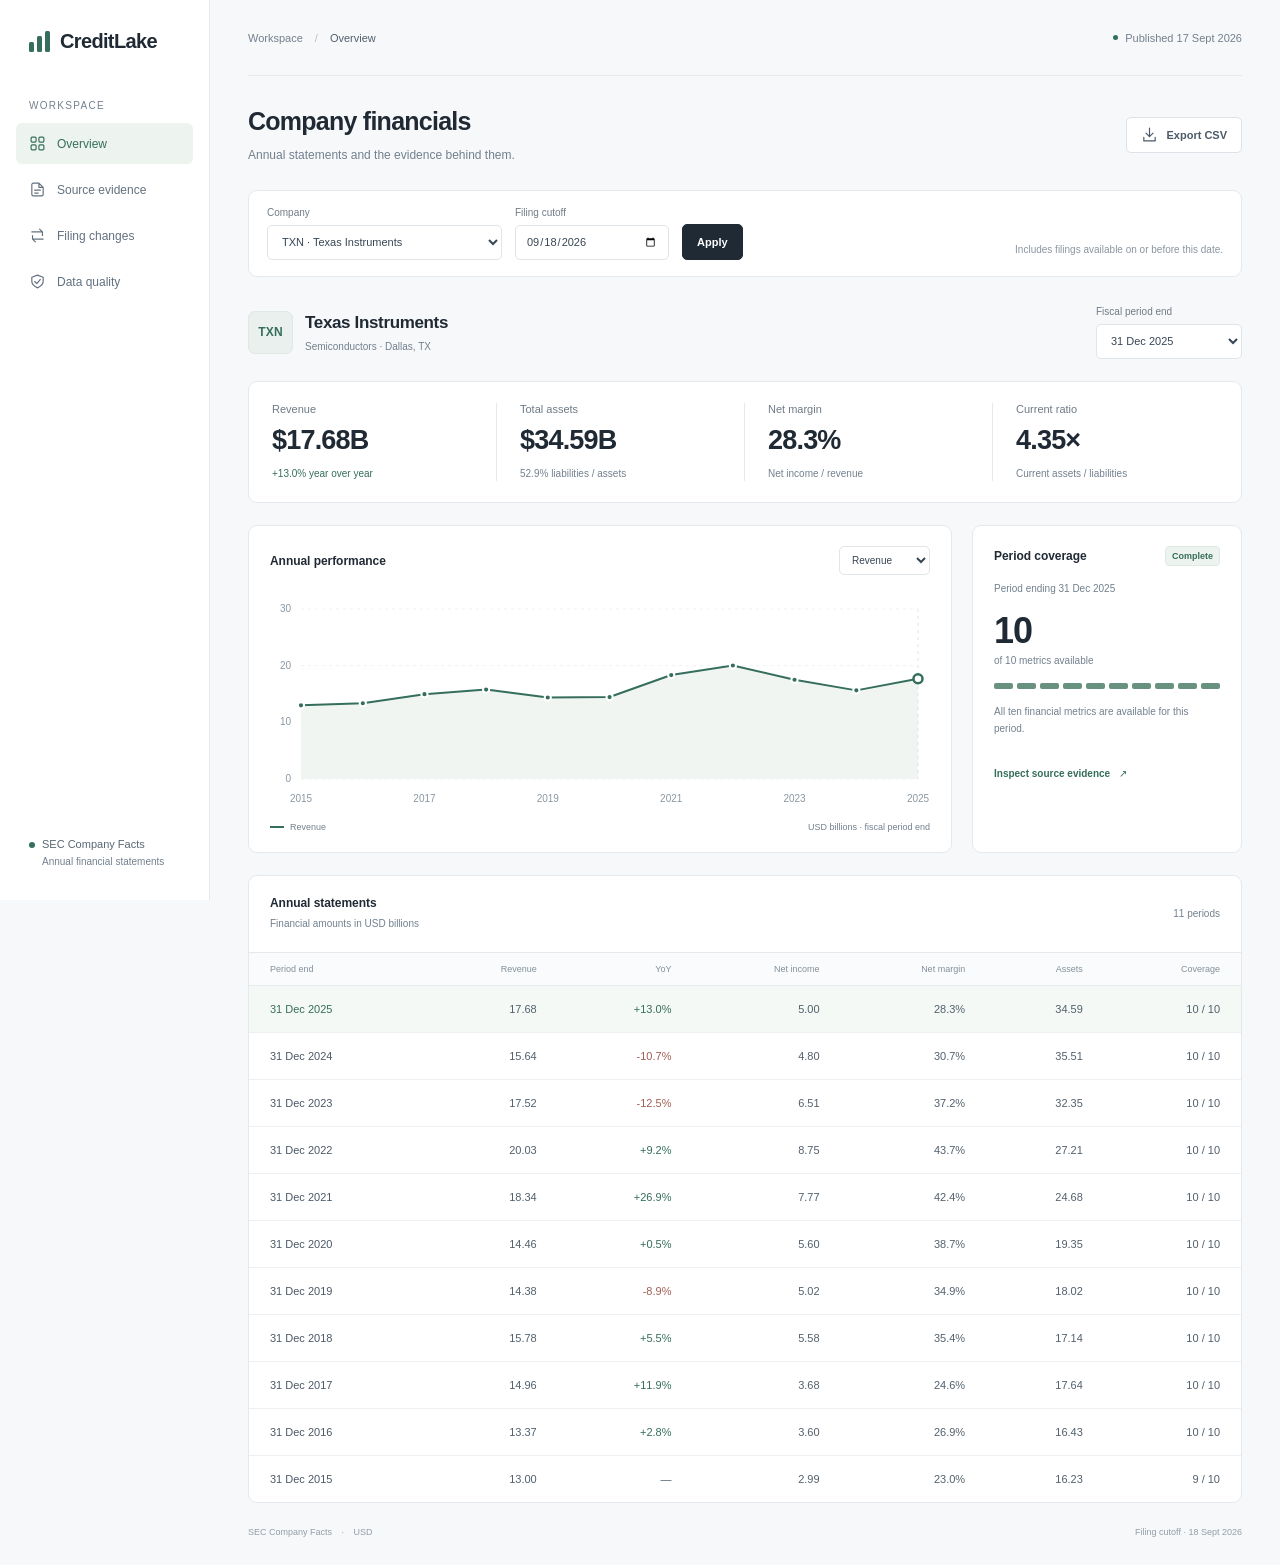
==== commit df61ecde: "Refresh the self-contained financial workspace preview" ====
--- a/demo/CreditLake_Demo.html
+++ b/demo/CreditLake_Demo.html
@@ -1,101 +1,2699 @@
 <!doctype html>
 <html lang="en">
-<head>
-  <meta charset="utf-8">
-  <meta name="viewport" content="width=device-width,initial-scale=1">
-  <title>CreditLake · Financial Data Platform</title>
-  <style>
-    :root{--bg:#0b121c;--panel:#121d2a;--line:#263343;--text:#edf2f8;--muted:#9eaec2;--green:#72e2bc;--blue:#81b4ff;--amber:#ffc578}
-    *{box-sizing:border-box}body{margin:0;background:var(--bg);color:var(--text);font-family:Inter,ui-sans-serif,system-ui,-apple-system,Segoe UI,sans-serif;font-size:14px;line-height:1.5}
-    button,input,select{font:inherit}a{color:var(--blue);text-decoration:none}a:hover{text-decoration:underline}button,select,input{color:var(--text);background:#0e1825;border:1px solid #3b4a5f;border-radius:8px;padding:10px 12px}button{cursor:pointer}button:hover{border-color:var(--green)}select{max-width:100%}input{color-scheme:dark}
-    .shell{max-width:1260px;margin:auto;padding:28px 38px 36px}.top{display:flex;align-items:center;justify-content:space-between;gap:20px;padding-bottom:25px;border-bottom:1px solid var(--line)}.brand{display:flex;align-items:center;gap:12px}.logo{width:36px;height:36px;border-radius:10px;background:var(--green);display:grid;place-items:center;color:#0b121c;font-size:23px;font-weight:800}.wordmark{font-size:22px;font-weight:650;letter-spacing:-.8px}.eyebrow{color:var(--muted);text-transform:uppercase;letter-spacing:1.7px;font-size:10px;font-weight:650}.pill{font-size:11px;padding:6px 11px;border-radius:100px;background:#162d2b;color:var(--green);border:1px solid #26433c}.dot{display:inline-block;width:6px;height:6px;border-radius:50%;background:var(--green);margin-right:7px}.header{margin:30px 0 23px}h1{font-size:32px;font-weight:600;letter-spacing:-1px;margin:5px 0 7px}p{color:var(--muted);margin:0}.filters{display:flex;align-items:end;gap:16px;margin:24px 0}.field{display:grid;gap:5px}.field label{font-size:11px;color:var(--muted)}.field.company{flex:1;max-width:435px}.filters .helper{margin-left:auto;font-size:11px;text-align:right;max-width:250px}.company-heading{display:flex;justify-content:space-between;align-items:center;gap:12px;margin:28px 0 17px}h2{margin:0;font-size:18px;letter-spacing:-.3px;font-weight:600}.subtle{font-size:11px;color:var(--muted)}.cards{display:grid;grid-template-columns:repeat(4,1fr);gap:14px}.card,.panel{background:var(--panel);border:1px solid var(--line);border-radius:12px}.card{padding:19px 20px}.label{font-size:11px;color:var(--muted)}.value{font-size:29px;font-weight:550;letter-spacing:-1px;margin:8px 0 5px}.detail{font-size:11px;color:var(--muted)}.green{color:var(--green)}.amber{color:var(--amber)}.grid{display:grid;grid-template-columns:1.6fr 1fr;gap:16px;margin-top:18px}.panel{padding:21px 23px;min-width:0}.panel-head{display:flex;justify-content:space-between;align-items:center;gap:10px;margin-bottom:16px}.panel-head h3{margin:0;font-size:14px;font-weight:550}.panel-head select{font-size:11px;padding:6px 10px}.chart{width:100%;height:210px}.chart-note{display:flex;justify-content:space-between;font-size:10px;color:var(--muted);gap:16px}.quality-list{display:grid;gap:17px;margin:22px 0}.quality-row{display:flex;justify-content:space-between;font-size:12px;border-bottom:1px solid var(--line);padding-bottom:11px}.quality-row:last-child{border:0;padding:0}.quality-value{font-weight:600}.small-note{font-size:10px;line-height:1.7;color:var(--muted)}.table-panel{margin-top:18px}.table-wrap{overflow-x:auto}table{border-collapse:collapse;width:100%;font-size:11px;white-space:nowrap}th{text-align:left;color:var(--muted);font-size:10px;font-weight:500;padding:10px 14px 10px 0;border-bottom:1px solid #3a4759}td{padding:12px 14px 12px 0;border-bottom:1px solid var(--line)}tr:last-child td{border-bottom:0}.num{text-align:right}.metric{font-weight:550;font-size:12px}.tag{font-size:10px;color:var(--green);border:1px solid #35564f;padding:3px 6px;border-radius:5px}.legend{font-size:11px;margin:0 0 13px;color:var(--muted)}.footer{display:flex;justify-content:space-between;gap:15px;margin-top:25px;color:var(--muted);font-size:10px}.error{padding:15px 18px;border:1px solid #7e5341;border-radius:8px;color:var(--amber);margin-top:20px;background:#271c19}.hidden{display:none}.empty{padding:25px;color:var(--muted);text-align:center}.loading{opacity:.55}.revision-title{margin-top:8px}.mono{font-family:ui-monospace,SFMono-Regular,Consolas,monospace;font-size:10px}
-    @media(max-width:850px){.shell{padding:20px}.grid{grid-template-columns:1fr}.cards{grid-template-columns:repeat(2,1fr)}.filters{flex-wrap:wrap}.filters .helper{display:none}.field.company{max-width:none;min-width:230px}h1{font-size:28px}.footer{flex-wrap:wrap}}
-    @media(max-width:430px){.shell{padding:16px}.cards{gap:9px}.card{padding:15px}.value{font-size:24px}.top{gap:8px}.wordmark{font-size:20px}.pill{font-size:9px}.company-heading{align-items:start}.company-heading h2{font-size:16px}.panel{padding:17px}.filters{gap:10px}}
-  </style>
-</head>
-<body>
-<div class="shell">
-  <div class="top"><div class="brand"><span class="logo" aria-hidden="true">≋</span><div><div class="wordmark">CreditLake</div><div class="eyebrow">Financial data platform</div></div></div><span class="pill" id="badge"><span class="dot"></span>Loading validated data</span></div>
-  <header class="header"><div class="eyebrow">Research workspace / DFW issuers</div><h1>Financials you can trace.</h1><p>Annual reporting, historical filing cutoffs, and the evidence behind every number.</p></header>
-  <form class="filters" id="filters"><div class="field company"><label for="company">Company</label><select id="company" aria-label="Company"></select></div><div class="field"><label for="cutoff">Filings known by</label><input type="date" id="cutoff" required></div><button type="submit">Apply cutoff ↗</button><div class="helper">Compare filing evidence available by a date.<br>Period ends follow each issuer's fiscal calendar.</div></form>
-  <div id="error" class="error hidden" role="alert"></div>
-  <main id="content" aria-live="polite">
-    <div class="company-heading"><div><h2 id="company-name">Loading companies…</h2><span class="subtle" id="company-meta"></span></div><span class="pill" id="period-label">Annual financials</span></div>
-    <div class="cards"><div class="card"><div class="label">Revenue · USD</div><div class="value" id="revenue">—</div><div class="detail" id="growth">Annual reported revenue</div></div><div class="card"><div class="label">Total assets · USD</div><div class="value" id="assets">—</div><div class="detail" id="leverage">Liabilities / assets: —</div></div><div class="card"><div class="label">Net profit margin</div><div class="value" id="margin">—</div><div class="detail">Net income / annual revenue</div></div><div class="card"><div class="label">Current ratio</div><div class="value" id="liquidity">—</div><div class="detail" id="liquidity-note">Current assets / current liabilities</div></div></div>
-    <div class="grid"><section class="panel"><div class="panel-head"><h3>Annual performance</h3><select id="chart-metric" aria-label="Chart metric"><option value="revenue">Revenue</option><option value="net_income">Net income</option><option value="assets">Total assets</option></select></div><svg class="chart" id="chart" viewBox="0 0 620 210" role="img" aria-label="Annual financial performance chart"></svg><div class="chart-note"><span>USD billions · actual fiscal period ends</span><span id="chart-caption"></span></div></section><section class="panel"><div class="panel-head"><h3>Publication health</h3><span class="tag">Validated release</span></div><div class="quality-list"><div class="quality-row"><span>dbt quality checks passed</span><span class="quality-value green" id="checks">—</span></div><div class="quality-row"><span>Preserved financial fact versions</span><span class="quality-value" id="facts-count">—</span></div><div class="quality-row"><span>Annual company periods</span><span class="quality-value" id="periods-count">—</span></div><div class="quality-row"><span>Source issuers</span><span class="quality-value" id="issuers-count">—</span></div></div><div class="small-note" id="publication-note"></div></section></div>
-    <section class="panel table-panel"><div class="panel-head"><h3>Source evidence</h3><div class="field"><label for="period">Fiscal period end</label><select id="period"></select></div></div><div class="legend">Values remain in reported USD. Each row links to the filing selected at your cutoff.</div><div class="table-wrap"><table><thead><tr><th>Financial metric</th><th class="num">Reported value</th><th>Filed</th><th>Taxonomy concept</th><th>Evidence</th></tr></thead><tbody id="evidence"></tbody></table></div></section>
-    <section class="panel table-panel"><div class="panel-head"><h3>Changed filing values</h3><span class="subtle">Most recent 8 changes</span></div><div class="legend">Changes may reflect reclassification or revised comparatives; they do not automatically indicate a formal restatement.</div><div class="table-wrap"><table><thead><tr><th>Metric</th><th>Period end</th><th>Filed</th><th class="num">Previous USD</th><th class="num">Updated USD</th><th class="num">Change</th></tr></thead><tbody id="revisions"></tbody></table></div></section>
-  </main>
-  <footer class="footer"><span>SEC Company Facts · 10-K / 10-K/A · whole-entity USD reporting</span><span id="mode"></span><a id="export-link" href="/api/exports/mart_company_trends.csv">Download analytical CSV ↗</a></footer>
-</div>
-<script>window.CREDITLAKE_DEMO={"status":{"run_id":"f2e388126a1f4c64980baecd2664e1c9","status":"success","mode":"fixture","started_at":"2026-09-17T16:47:48.017065+00:00","filing_date_cutoff":"2026-09-18","snapshots_loaded":0,"snapshots_skipped":8,"facts_inserted":0,"rejected_rows":0,"issuers":[],"model_hash":"8b4c8dd3f0f37fda91fcaf337d5e553fd9ede3a4f2532933e9ada582d5da2ff8","dbt":{"models":6,"tests_passed":23},"warnings":[{"check":"metric_completeness","severity":"warning","rows":[{"ticker":"CBRE","period_end":"2015-12-31","available_metrics":9},{"ticker":"CPRT","period_end":"2015-07-31","available_metrics":9},{"ticker":"CPRT","period_end":"2016-07-31","available_metrics":9},{"ticker":"CPRT","period_end":"2020-07-31","available_metrics":9},{"ticker":"CPRT","period_end":"2021-07-31","available_metrics":9},{"ticker":"CPRT","period_end":"2022-07-31","available_metrics":9},{"ticker":"CPRT","period_end":"2023-07-31","available_metrics":9},{"ticker":"CPRT","period_end":"2024-07-31","available_metrics":9},{"ticker":"CPRT","period_end":"2025-07-31","available_metrics":9},{"ticker":"DHI","period_end":"2015-09-30","available_metrics":7},{"ticker":"DHI","period_end":"2016-09-30","available_metrics":7},{"ticker":"DHI","period_end":"2017-09-30","available_metrics":7},{"ticker":"DHI","period_end":"2018-09-30","available_metrics":7},{"ticker":"DHI","period_end":"2019-09-30","available_metrics":7},{"ticker":"DHI","period_end":"2020-09-30","available_metrics":7},{"ticker":"DHI","period_end":"2021-09-30","available_metrics":7},{"ticker":"DHI","period_end":"2022-09-30","available_metrics":7},{"ticker":"DHI","period_end":"2023-09-30","available_metrics":7},{"ticker":"DHI","period_end":"2024-09-30","available_metrics":7},{"ticker":"DHI","period_end":"2025-09-30","available_metrics":7},{"ticker":"EAT","period_end":"2015-06-24","available_metrics":9},{"ticker":"EAT","period_end":"2016-06-29","available_metrics":9},{"ticker":"EAT","period_end":"2017-06-28","available_metrics":9},{"ticker":"EAT","period_end":"2018-06-27","available_metrics":9},{"ticker":"EAT","period_end":"2019-06-26","available_metrics":9},{"ticker":"EAT","period_end":"2020-06-24","available_metrics":9},{"ticker":"EAT","period_end":"2021-06-30","available_metrics":9},{"ticker":"EAT","period_end":"2022-06-29","available_metrics":9},{"ticker":"EAT","period_end":"2023-06-28","available_metrics":9},{"ticker":"EAT","period_end":"2024-06-26","available_metrics":9},{"ticker":"EAT","period_end":"2025-06-25","available_metrics":9},{"ticker":"EAT","period_end":"2026-06-24","available_metrics":9},{"ticker":"LUV","period_end":"2015-12-31","available_metrics":9},{"ticker":"LUV","period_end":"2016-12-31","available_metrics":9},{"ticker":"LUV","period_end":"2017-12-31","available_metrics":9},{"ticker":"LUV","period_end":"2018-12-31","available_metrics":9},{"ticker":"LUV","period_end":"2019-12-31","available_metrics":9},{"ticker":"LUV","period_end":"2020-12-31","available_metrics":9},{"ticker":"LUV","period_end":"2021-12-31","available_metrics":9},{"ticker":"LUV","period_end":"2022-12-31","available_metrics":9},{"ticker":"LUV","period_end":"2023-12-31","available_metrics":9},{"ticker":"LUV","period_end":"2024-12-31","available_metrics":9},{"ticker":"LUV","period_end":"2025-12-31","available_metrics":9},{"ticker":"T","period_end":"2016-12-31","available_metrics":9},{"ticker":"T","period_end":"2017-12-31","available_metrics":9},{"ticker":"T","period_end":"2018-12-31","available_metrics":9},{"ticker":"T","period_end":"2019-12-31","available_metrics":9},{"ticker":"T","period_end":"2020-12-31","available_metrics":9},{"ticker":"T","period_end":"2021-12-31","available_metrics":9},{"ticker":"T","period_end":"2022-12-31","available_metrics":8},{"ticker":"T","period_end":"2023-12-31","available_metrics":9},{"ticker":"T","period_end":"2024-12-31","available_metrics":9},{"ticker":"T","period_end":"2025-12-31","available_metrics":9},{"ticker":"TXN","period_end":"2015-12-31","available_metrics":9}]},{"check":"balance_equation","severity":"warning","rows":[{"ticker":"CBRE","period_end":"2025-12-31","assets":"30877000000.0000","liabilities":"21251000000.0000","equity":"9193000000.0000","residual":"433000000.0000"},{"ticker":"CBRE","period_end":"2020-12-31","assets":"18039143000.0000","liabilities":"10533483000.0000","equity":"7120000000.0000","residual":"385660000.0000"},{"ticker":"CBRE","period_end":"2016-12-31","assets":"10779587000.0000","liabilities":"7722342000.0000","equity":"3145900000.0000","residual":"-88655000.0000"},{"ticker":"WING","period_end":"2015-12-26","assets":"120650000.0000","liabilities":"130323000.0000","equity":"-14810000.0000","residual":"5137000.0000"},{"ticker":"WING","period_end":"2016-12-31","assets":"111800000.0000","liabilities":"186428000.0000","equity":"-81430000.0000","residual":"6802000.0000"}],"note":"Concept scope or filing revisions may differ; inspect source evidence"}],"total_facts":10738,"annual_periods":89,"revisions":112,"published_at":"2026-09-17T16:47:52.623652+00:00","elapsed_seconds":4.607,"warehouse":"releases/f2e388126a1f4c64980baecd2664e1c9/warehouse.duckdb"},"companies":[{"issuer_key":"115ca758e6e82b0cc0707f42605b6868c8fcfa661d9b91cfa29739bb86314cee","cik":1138118,"name":"CBRE GROUP, INC.","ticker":"CBRE","sector":"Commercial real estate services","headquarters":"Dallas, TX","valid_from":"2026-09-18T01:42:00.657867+09:00"},{"issuer_key":"cd9f25ace292fbda70b7bb6c71241b09274acf581ddd9fda50736de15c45a54b","cik":900075,"name":"COPART, INC.","ticker":"CPRT","sector":"Vehicle auctions","headquarters":"Dallas, TX","valid_from":"2026-09-18T01:42:00.657867+09:00"},{"issuer_key":"95b50669d9e1363ebe0f5c9a23dc09b125a254207c7e880d0f5d16d65dd71bf7","cik":882184,"name":"D.R. Horton, Inc.","ticker":"DHI","sector":"Homebuilding","headquarters":"Arlington, TX","valid_from":"2026-09-18T01:42:00.657867+09:00"},{"issuer_key":"2e79c6f478d3a4363672098dd08783af9c2421f45fb0bc31e6968346874d767b","cik":703351,"name":"BRINKER INTERNATIONAL,\u00a0INC.","ticker":"EAT","sector":"Restaurants","headquarters":"Dallas, TX","valid_from":"2026-09-18T01:42:00.657867+09:00"},{"issuer_key":"4380bd31d7b11aab340d12b676539c8e78d48971c7e835e4df1bddb50a36e5a7","cik":92380,"name":"SOUTHWEST AIRLINES CO.","ticker":"LUV","sector":"Airlines","headquarters":"Dallas, TX","valid_from":"2026-09-18T01:42:00.657867+09:00"},{"issuer_key":"8601e3ec0a90842310c81a3b1ff0fd4b4cabcc2ec3270b9e56c5ff8bbda5bdfe","cik":732717,"name":"AT&T INC.","ticker":"T","sector":"Telecommunications","headquarters":"Dallas, TX","valid_from":"2026-09-18T01:42:00.657867+09:00"},{"issuer_key":"404b1b1299ca5835371a216b1c991bc0e407081f4ac61b6a9b3876859a9501ce","cik":97476,"name":"TEXAS INSTRUMENTS INCORPORATED","ticker":"TXN","sector":"Semiconductors","headquarters":"Dallas, TX","valid_from":"2026-09-18T01:42:00.657867+09:00"},{"issuer_key":"7f02cd49ec2bab5a95d27f298d28dd2cbbc115d87b0d961f7d4658bfd8a8653c","cik":1636222,"name":"WINGSTOP INC.","ticker":"WING","sector":"Restaurants","headquarters":"Dallas, TX","valid_from":"2026-09-18T01:42:00.657867+09:00"}],"candidates":{"CBRE":[{"fact_id":"3a6f4c756e9cd8585020335266aef9912a8b04e0313b0d4325670507213c40b6","cik":1138118,"metric":"assets","concept":"Assets","kind":"instant","alias_priority":0,"period_start":null,"period_end":"2016-12-31","value":"10779587000.0000","accession":"0001564590-18-003991","form":"10-K","filed":"2018-03-01","first_observed":"2026-09-18T01:42:00.657867+09:00","filing_url":"https://www.sec.gov/Archives/edgar/data/1138118/000156459018003991/0001564590-18-003991-index.html"},{"fact_id":"1125af1dfb715be76d4dbd14923a3faece9295ca898c8ccb898a5dad5ea9365d","cik":1138118,"metric":"assets","concept":"Assets","kind":"instant","alias_priority":0,"period_start":null,"period_end":"2022-12-31","value":"20513389000.0000","accession":"0001138118-23-000009","form":"10-K","filed":"2023-02-27","first_observed":"2026-09-18T01:42:00.657867+09:00","filing_url":"https://www.sec.gov/Archives/edgar/data/1138118/000113811823000009/0001138118-23-000009-index.html"},{"fact_id":"49de76e5df4cbdedc543e3f86d584b10eb57bf5cf741e02cef233adebf51a74d","cik":1138118,"metric":"current_assets","concept":"AssetsCurrent","kind":"instant","alias_priority":0,"period_start":null,"period_end":"2016-12-31","value":"5122450000.0000","accession":"0001564590-18-003991","form":"10-K","filed":"2018-03-01","first_observed":"2026-09-18T01:42:00.657867+09:00","filing_url":"https://www.sec.gov/Archives/edgar/data/1138118/000156459018003991/0001564590-18-003991-index.html"},{"fact_id":"7eaa9651a6bb596cf62314fd86e37cbe3766bc72482f850cc2efbef47e2ca0f1","cik":1138118,"metric":"current_assets","concept":"AssetsCurrent","kind":"instant","alias_priority":0,"period_start":null,"period_end":"2023-12-31","value":"9666000000.0000","accession":"0001138118-25-000005","form":"10-K","filed":"2025-02-14","first_observed":"2026-09-18T01:42:00.657867+09:00","filing_url":"https://www.sec.gov/Archives/edgar/data/1138118/000113811825000005/0001138118-25-000005-index.html"},{"fact_id":"53561841251acba2b7432f9cdd57e6c07eed51a47dbe83d81a14e4f0a451d908","cik":1138118,"metric":"current_assets","concept":"AssetsCurrent","kind":"instant","alias_priority":0,"period_start":null,"period_end":"2025-12-31","value":"13489000000.0000","accession":"0001138118-26-000005","form":"10-K","filed":"2026-02-12","first_observed":"2026-09-18T01:42:00.657867+09:00","filing_url":"https://www.sec.gov/Archives/edgar/data/1138118/000113811826000005/0001138118-26-000005-index.html"},{"fact_id":"df7ffe2daf1eb107c21e6270d88be9d4639cdcf286586ec5480d3cdbee3259ad","cik":1138118,"metric":"cash","concept":"CashAndCashEquivalentsAtCarryingValue","kind":"instant","alias_priority":0,"period_start":null,"period_end":"2015-12-31","value":"540403000.0000","accession":"0001193125-16-484680","form":"10-K","filed":"2016-02-29","first_observed":"2026-09-18T01:42:00.657867+09:00","filing_url":"https://www.sec.gov/Archives/edgar/data/1138118/000119312516484680/0001193125-16-484680-index.html"},{"fact_id":"9c51b2ea0f1ea7ff0a36893994d6c46bd77b1597c20fb313b795d6f9d0457956","cik":1138118,"metric":"cash","concept":"CashAndCashEquivalentsAtCarryingValue","kind":"instant","alias_priority":0,"period_start":null,"period_end":"2020-12-31","value":"1896188000.0000","accession":"0001138118-22-000010","form":"10-K","filed":"2022-03-01","first_observed":"2026-09-18T01:42:00.657867+09:00","filing_url":"https://www.sec.gov/Archives/edgar/data/1138118/000113811822000010/0001138118-22-000010-index.html"},{"fact_id":"9eadb6b9326782f47ea6cb3de5dc3df312ab046d626930915f9a76c69b141922","cik":1138118,"metric":"liabilities","concept":"Liabilities","kind":"instant","alias_priority":0,"period_start":null,"period_end":"2018-12-31","value":"8446891000.0000","accession":"0001564590-20-008056","form":"10-K","filed":"2020-03-02","first_observed":"2026-09-18T01:42:00.657867+09:00","filing_url":"https://www.sec.gov/Archives/edgar/data/1138118/000156459020008056/0001564590-20-008056-index.html"},{"fact_id":"740da6111f76a443f7a80517d01c1aa20ba08b569aca4752d9f256b145b2a186","cik":1138118,"metric":"liabilities","concept":"Liabilities","kind":"instant","alias_priority":0,"period_start":null,"period_end":"2021-12-31","value":"12714374000.0000","accession":"0001138118-23-000009","form":"10-K","filed":"2023-02-27","first_observed":"2026-09-18T01:42:00.657867+09:00","filing_url":"https://www.sec.gov/Archives/edgar/data/1138118/000113811823000009/0001138118-23-000009-index.html"},{"fact_id":"01844f199ac72f9b6bad313bde923f1bfed63c396162a84a788460eab37d57ea","cik":1138118,"metric":"liabilities","concept":"Liabilities","kind":"instant","alias_priority":0,"period_start":null,"period_end":"2023-12-31","value":"13481000000.0000","accession":"0001138118-25-000005","form":"10-K","filed":"2025-02-14","first_observed":"2026-09-18T01:42:00.657867+09:00","filing_url":"https://www.sec.gov/Archives/edgar/data/1138118/000113811825000005/0001138118-25-000005-index.html"},{"fact_id":"fb0ca25618f9efd40c408df6eeb97e2f854794ecd259b5dad4f83898ca41ac6e","cik":1138118,"metric":"current_liabilities","concept":"LiabilitiesCurrent","kind":"instant","alias_priority":0,"period_start":null,"period_end":"2015-12-31","value":"4994157000.0000","accession":"0001193125-16-484680","form":"10-K","filed":"2016-02-29","first_observed":"2026-09-18T01:42:00.657867+09:00","filing_url":"https://www.sec.gov/Archives/edgar/data/1138118/000119312516484680/0001193125-16-484680-index.html"},{"fact_id":"a50ddb3cc7ecccecfaea9d3102c391312731bdc083770bf3d640bf1408722e4a","cik":1138118,"metric":"current_liabilities","concept":"LiabilitiesCurrent","kind":"instant","alias_priority":0,"period_start":null,"period_end":"2016-12-31","value":"4525429000.0000","accession":"0001564590-18-003991","form":"10-K","filed":"2018-03-01","first_observed":"2026-09-18T01:42:00.657867+09:00","filing_url":"https://www.sec.gov/Archives/edgar/data/1138118/000156459018003991/0001564590-18-003991-index.html"},{"fact_id":"881cbf173050c80922ef70c89b3aa2f4cf1e7e405ac9e9c69301b3efd1b37f21","cik":1138118,"metric":"current_liabilities","concept":"LiabilitiesCurrent","kind":"instant","alias_priority":0,"period_start":null,"period_end":"2024-12-31","value":"9287000000.0000","accession":"0001138118-25-000005","form":"10-K","filed":"2025-02-14","first_observed":"2026-09-18T01:42:00.657867+09:00","filing_url":"https://www.sec.gov/Archives/edgar/data/1138118/000113811825000005/0001138118-25-000005-index.html"},{"fact_id":"e36e5d85fb7da61a1ddcaad57f7084bf7aca6a4aed498a6c98f591e4650269ed","cik":1138118,"metric":"operating_cash_flow","concept":"NetCashProvidedByUsedInOperatingActivities","kind":"duration","alias_priority":0,"period_start":"2019-01-01","period_end":"2019-12-31","value":"1223380000.0000","accession":"0001564590-20-008056","form":"10-K","filed":"2020-03-02","first_observed":"2026-09-18T01:42:00.657867+09:00","filing_url":"https://www.sec.gov/Archives/edgar/data/1138118/000156459020008056/0001564590-20-008056-index.html"},{"fact_id":"f554dca9448ec34d261f3f2054804b3d03f3a63891399773eb0a1e0e61161dbe","cik":1138118,"metric":"net_income","concept":"NetIncomeLoss","kind":"duration","alias_priority":0,"period_start":"2018-01-01","period_end":"2018-12-31","value":"1063219000.0000","accession":"0001564590-20-008056","form":"10-K","filed":"2020-03-02","first_observed":"2026-09-18T01:42:00.657867+09:00","filing_url":"https://www.sec.gov/Archives/edgar/data/1138118/000156459020008056/0001564590-20-008056-index.html"},{"fact_id":"b4352aa24c187a3e6e4c7640384d6b3c61ec1bf380138758c6d852ee275b3ed0","cik":1138118,"metric":"net_income","concept":"NetIncomeLoss","kind":"duration","alias_priority":0,"period_start":"2020-01-01","period_end":"2020-12-31","value":"751989000.0000","accession":"0001138118-23-000009","form":"10-K","filed":"2023-02-27","first_observed":"2026-09-18T01:42:00.657867+09:00","filing_url":"https://www.sec.gov/Archives/edgar/data/1138118/000113811823000009/0001138118-23-000009-index.html"},{"fact_id":"4ecf96ed384361379f62ff9eefd895af9cf1a3be470ec7f0378b8922f0dbc4a9","cik":1138118,"metric":"operating_income","concept":"OperatingIncomeLoss","kind":"duration","alias_priority":0,"period_start":"2016-01-01","period_end":"2016-12-31","value":"815487000.0000","accession":"0001564590-18-003991","form":"10-K","filed":"2018-03-01","first_observed":"2026-09-18T01:42:00.657867+09:00","filing_url":"https://www.sec.gov/Archives/edgar/data/1138118/000156459018003991/0001564590-18-003991-index.html"},{"fact_id":"0808de850ea4f5dd2362da6452b5c5d70b5ef2433d62ccdac7be3fac110ef74b","cik":1138118,"metric":"operating_income","concept":"OperatingIncomeLoss","kind":"duration","alias_priority":0,"period_start":"2017-01-01","period_end":"2017-12-31","value":"1071442000.0000","accession":"0001564590-18-003991","form":"10-K","filed":"2018-03-01","first_observed":"2026-09-18T01:42:00.657867+09:00","filing_url":"https://www.sec.gov/Archives/edgar/data/1138118/000156459018003991/0001564590-18-003991-index.html"},{"fact_id":"ab8d5c2efd8eb60e5f3f1720a8fb8125d8bdf912b27906979d54142008fdb180","cik":1138118,"metric":"net_income","concept":"ProfitLoss","kind":"duration","alias_priority":1,"period_start":"2023-01-01","period_end":"2023-12-31","value":"1027000000.0000","accession":"0001138118-25-000005","form":"10-K","filed":"2025-02-14","first_observed":"2026-09-18T01:42:00.657867+09:00","filing_url":"https://www.sec.gov/Archives/edgar/data/1138118/000113811825000005/0001138118-25-000005-index.html"},{"fact_id":"9bd40593ee028020767194ed1413a4cccd5a586bde8bbc6ad959b7fb5e336506","cik":1138118,"metric":"net_income","concept":"ProfitLoss","kind":"duration","alias_priority":1,"period_start":"2024-01-01","period_end":"2024-12-31","value":"1036000000.0000","accession":"0001138118-25-000005","form":"10-K","filed":"2025-02-14","first_observed":"2026-09-18T01:42:00.657867+09:00","filing_url":"https://www.sec.gov/Archives/edgar/data/1138118/000113811825000005/0001138118-25-000005-index.html"},{"fact_id":"a3fbe196c6ebd18c9b28f6bd75b236e16fdd28e69667cf769f2f484eee1823f9","cik":1138118,"metric":"revenue","concept":"RevenueFromContractWithCustomerExcludingAssessedTax","kind":"duration","alias_priority":0,"period_start":"2018-01-01","period_end":"2018-12-31","value":"20658939000.0000","accession":"0001564590-19-005666","form":"10-K","filed":"2019-03-01","first_observed":"2026-09-18T01:42:00.657867+09:00","filing_url":"https://www.sec.gov/Archives/edgar/data/1138118/000156459019005666/0001564590-19-005666-index.html"},{"fact_id":"8e7466046f1e4f80d3cb01b060cba0032ee1dc0b8cfcafdc100d679f9e0adf9a","cik":1138118,"metric":"revenue","concept":"RevenueFromContractWithCustomerExcludingAssessedTax","kind":"duration","alias_priority":0,"period_start":"2018-01-01","period_end":"2018-12-31","value":"20778100000.0000","accession":"0001564590-20-008056","form":"10-K","filed":"2020-03-02","first_observed":"2026-09-18T01:42:00.657867+09:00","filing_url":"https://www.sec.gov/Archives/edgar/data/1138118/000156459020008056/0001564590-20-008056-index.html"},{"fact_id":"ab6e274d86ff044566499b340373700b31fae1df77043a4927f9eaff3d8716c7","cik":1138118,"metric":"revenue","concept":"RevenueFromContractWithCustomerExcludingAssessedTax","kind":"duration","alias_priority":0,"period_start":"2020-01-01","period_end":"2020-12-31","value":"23170119000.0000","accession":"0001138118-21-000012","form":"10-K","filed":"2021-02-24","first_observed":"2026-09-18T01:42:00.657867+09:00","filing_url":"https://www.sec.gov/Archives/edgar/data/1138118/000113811821000012/0001138118-21-000012-index.html"},{"fact_id":"eee3efab33afe4aa07a805549675581d2bd08b12a07a0778f4397f6f21b8d35f","cik":1138118,"metric":"revenue","concept":"RevenueFromContractWithCustomerExcludingAssessedTax","kind":"duration","alias_priority":0,"period_start":"2020-01-01","period_end":"2020-12-31","value":"23170119000.0000","accession":"0001138118-22-000010","form":"10-K","filed":"2022-03-01","first_observed":"2026-09-18T01:42:00.657867+09:00","filing_url":"https://www.sec.gov/Archives/edgar/data/1138118/000113811822000010/0001138118-22-000010-index.html"},{"fact_id":"c53192e9b2d9a1656d0c21b9478047397e502ce330b998eec036e43d68ced79e","cik":1138118,"metric":"revenue","concept":"RevenueFromContractWithCustomerExcludingAssessedTax","kind":"duration","alias_priority":0,"period_start":"2023-01-01","period_end":"2023-12-31","value":"31505000000.0000","accession":"0001138118-26-000005","form":"10-K","filed":"2026-02-12","first_observed":"2026-09-18T01:42:00.657867+09:00","filing_url":"https://www.sec.gov/Archives/edgar/data/1138118/000113811826000005/0001138118-26-000005-index.html"},{"fact_id":"34a6db48ffff7415aba4f24cfeb26085af599ac81c3e3ff869ffefd7741d4d5a","cik":1138118,"metric":"revenue","concept":"RevenueFromContractWithCustomerExcludingAssessedTax","kind":"duration","alias_priority":0,"period_start":"2025-01-01","period_end":"2025-12-31","value":"39900000000.0000","accession":"0001138118-26-000005","form":"10-K","filed":"2026-02-12","first_observed":"2026-09-18T01:42:00.657867+09:00","filing_url":"https://www.sec.gov/Archives/edgar/data/1138118/000113811826000005/0001138118-26-000005-index.html"},{"fact_id":"9c4df99017ffd305c2d12af159e7f4c00319497fe5d94797a25c058b4d88d80f","cik":1138118,"metric":"revenue","concept":"Revenues","kind":"duration","alias_priority":1,"period_start":"2016-01-01","period_end":"2016-12-31","value":"13071589000.0000","accession":"0001564590-18-003991","form":"10-K","filed":"2018-03-01","first_observed":"2026-09-18T01:42:00.657867+09:00","filing_url":"https://www.sec.gov/Archives/edgar/data/1138118/000156459018003991/0001564590-18-003991-index.html"},{"fact_id":"9ab53dd2de46e22bfa6fe98a0f1d2f67c7a13215530dd36e36417ff8e3a6c2df","cik":1138118,"metric":"revenue","concept":"Revenues","kind":"duration","alias_priority":1,"period_start":"2016-01-01","period_end":"2016-12-31","value":"17369108000.0000","accession":"0001564590-19-005666","form":"10-K","filed":"2019-03-01","first_observed":"2026-09-18T01:42:00.657867+09:00","filing_url":"https://www.sec.gov/Archives/edgar/data/1138118/000156459019005666/0001564590-19-005666-index.html"},{"fact_id":"72e5ec39a6fb7b15cb18e62388bea5c28c2b3fb74a51e58106eca623226f5396","cik":1138118,"metric":"revenue","concept":"Revenues","kind":"duration","alias_priority":1,"period_start":"2024-01-01","period_end":"2024-12-31","value":"35767000000.0000","accession":"0001138118-26-000005","form":"10-K","filed":"2026-02-12","first_observed":"2026-09-18T01:42:00.657867+09:00","filing_url":"https://www.sec.gov/Archives/edgar/data/1138118/000113811826000005/0001138118-26-000005-index.html"},{"fact_id":"400333849f3b5a3a8844d12faf6c30997cb20a400f344bfe3bd7dc0d9430f05b","cik":1138118,"metric":"equity","concept":"StockholdersEquity","kind":"instant","alias_priority":1,"period_start":null,"period_end":"2018-12-31","value":"4938797000.0000","accession":"0001564590-20-008056","form":"10-K","filed":"2020-03-02","first_observed":"2026-09-18T01:42:00.657867+09:00","filing_url":"https://www.sec.gov/Archives/edgar/data/1138118/000156459020008056/0001564590-20-008056-index.html"},{"fact_id":"7131bfa449c5bec13f0b710f1fa5a14a167f44fbc4a7d1a5005668ed028ff8d4","cik":1138118,"metric":"equity","concept":"StockholdersEquity","kind":"instant","alias_priority":1,"period_start":null,"period_end":"2020-12-31","value":"7078326000.0000","accession":"0001138118-21-000012","form":"10-K","filed":"2021-02-24","first_observed":"2026-09-18T01:42:00.657867+09:00","filing_url":"https://www.sec.gov/Archives/edgar/data/1138118/000113811821000012/0001138118-21-000012-index.html"},{"fact_id":"1eee4efa65c0cfc7b2e58a7a091f61dd7fcc0cf9703d9a3a1c0924f152b8e44d","cik":1138118,"metric":"equity","concept":"StockholdersEquity","kind":"instant","alias_priority":1,"period_start":null,"period_end":"2025-12-31","value":"8878000000.0000","accession":"0001138118-26-000005","form":"10-K","filed":"2026-02-12","first_observed":"2026-09-18T01:42:00.657867+09:00","filing_url":"https://www.sec.gov/Archives/edgar/data/1138118/000113811826000005/0001138118-26-000005-index.html"},{"fact_id":"5299691adf1ac53b645ab62e1ca9604fba98b3e0ca74af5a39743be55ccf7810","cik":1138118,"metric":"equity","concept":"StockholdersEquityIncludingPortionAttributableToNoncontrollingInterest","kind":"instant","alias_priority":0,"period_start":null,"period_end":"2020-12-31","value":"7120087000.0000","accession":"0001138118-22-000010","form":"10-K","filed":"2022-03-01","first_observed":"2026-09-18T01:42:00.657867+09:00","filing_url":"https://www.sec.gov/Archives/edgar/data/1138118/000113811822000010/0001138118-22-000010-index.html"},{"fact_id":"b7ffe2c8946d648b6e54b1c4964de7d4a41edfc8d5e27028fed34a8c85f268bf","cik":1138118,"metric":"equity","concept":"StockholdersEquityIncludingPortionAttributableToNoncontrollingInterest","kind":"instant","alias_priority":0,"period_start":null,"period_end":"2024-12-31","value":"9192000000.0000","accession":"0001138118-26-000005","form":"10-K","filed":"2026-02-12","first_observed":"2026-09-18T01:42:00.657867+09:00","filing_url":"https://www.sec.gov/Archives/edgar/data/1138118/000113811826000005/0001138118-26-000005-index.html"},{"fact_id":"6355a5bac832c8bfaf0bd206f6a0d94a7681f50518582b912a4d53ff3abc9401","cik":1138118,"metric":"current_assets","concept":"AssetsCurrent","kind":"instant","alias_priority":0,"period_start":null,"period_end":"2015-12-31","value":"5305223000.0000","accession":"0001193125-17-064772","form":"10-K","filed":"2017-03-01","first_observed":"2026-09-18T01:42:00.657867+09:00","filing_url":"https://www.sec.gov/Archives/edgar/data/1138118/000119312517064772/0001193125-17-064772-index.html"},{"fact_id":"fa7489f885c103142fb5e30e78e9091e9b6b923502d6137e6296cc3f592d54b3","cik":1138118,"metric":"current_assets","concept":"AssetsCurrent","kind":"instant","alias_priority":0,"period_start":null,"period_end":"2017-12-31","value":"5630584000.0000","accession":"0001564590-19-005666","form":"10-K","filed":"2019-03-01","first_observed":"2026-09-18T01:42:00.657867+09:00","filing_url":"https://www.sec.gov/Archives/edgar/data/1138118/000156459019005666/0001564590-19-005666-index.html"},{"fact_id":"248f6fc23f984b580563d7b73642a0d75323f3d521774e0c9b851712a5c07482","cik":1138118,"metric":"current_assets","concept":"AssetsCurrent","kind":"instant","alias_priority":0,"period_start":null,"period_end":"2024-12-31","value":"9970000000.0000","accession":"0001138118-25-000005","form":"10-K","filed":"2025-02-14","first_observed":"2026-09-18T01:42:00.657867+09:00","filing_url":"https://www.sec.gov/Archives/edgar/data/1138118/000113811825000005/0001138118-25-000005-index.html"},{"fact_id":"5be39d6248e11f1ceb7706d6264c4307b3de297f13c4eedcd99af033ed3ade07","cik":1138118,"metric":"cash","concept":"CashAndCashEquivalentsAtCarryingValue","kind":"instant","alias_priority":0,"period_start":null,"period_end":"2019-12-31","value":"971781000.0000","accession":"0001138118-21-000012","form":"10-K","filed":"2021-02-24","first_observed":"2026-09-18T01:42:00.657867+09:00","filing_url":"https://www.sec.gov/Archives/edgar/data/1138118/000113811821000012/0001138118-21-000012-index.html"},{"fact_id":"82bd623402a5daec59be888a487b293babea3f2d62f2c49b68cc3e44d2b61c6a","cik":1138118,"metric":"cash","concept":"CashAndCashEquivalentsAtCarryingValue","kind":"instant","alias_priority":0,"period_start":null,"period_end":"2021-12-31","value":"2430951000.0000","accession":"0001138118-22-000010","form":"10-K","filed":"2022-03-01","first_observed":"2026-09-18T01:42:00.657867+09:00","filing_url":"https://www.sec.gov/Archives/edgar/data/1138118/000113811822000010/0001138118-22-000010-index.html"},{"fact_id":"6bc49e2b397846b73768f33422fb963fc671bfd6e290228303e5c3325a7bbb7c","cik":1138118,"metric":"liabilities","concept":"Liabilities","kind":"instant","alias_priority":0,"period_start":null,"period_end":"2017-12-31","value":"7404282000.0000","accession":"0001564590-18-003991","form":"10-K","filed":"2018-03-01","first_observed":"2026-09-18T01:42:00.657867+09:00","filing_url":"https://www.sec.gov/Archives/edgar/data/1138118/000156459018003991/0001564590-18-003991-index.html"},{"fact_id":"68e3b0801ea0dee84d23d131834fa1a122eb563b8f36c0d1033831f99f746c06","cik":1138118,"metric":"liabilities","concept":"Liabilities","kind":"instant","alias_priority":0,"period_start":null,"period_end":"2017-12-31","value":"7543782000.0000","accession":"0001564590-19-005666","form":"10-K","filed":"2019-03-01","first_observed":"2026-09-18T01:42:00.657867+09:00","filing_url":"https://www.sec.gov/Archives/edgar/data/1138118/000156459019005666/0001564590-19-005666-index.html"},{"fact_id":"6791ff79cc15e8ccb0220182630b99f05e5b0617ec64055876f3cb6545245bf6","cik":1138118,"metric":"liabilities","concept":"Liabilities","kind":"instant","alias_priority":0,"period_start":null,"period_end":"2018-12-31","value":"8446891000.0000","accession":"0001564590-19-005666","form":"10-K","filed":"2019-03-01","first_observed":"2026-09-18T01:42:00.657867+09:00","filing_url":"https://www.sec.gov/Archives/edgar/data/1138118/000156459019005666/0001564590-19-005666-index.html"},{"fact_id":"7f1d1946267d907139e46a4ae288acb8764814014ff4108f64f5454be43a0105","cik":1138118,"metric":"liabilities","concept":"Liabilities","kind":"instant","alias_priority":0,"period_start":null,"period_end":"2020-12-31","value":"10533483000.0000","accession":"0001138118-21-000012","form":"10-K","filed":"2021-02-24","first_observed":"2026-09-18T01:42:00.657867+09:00","filing_url":"https://www.sec.gov/Archives/edgar/data/1138118/000113811821000012/0001138118-21-000012-index.html"},{"fact_id":"fef879845829707a63df3b365e785552fd599cb751532836bbbb4653947530d8","cik":1138118,"metric":"liabilities","concept":"Liabilities","kind":"instant","alias_priority":0,"period_start":null,"period_end":"2020-12-31","value":"10533483000.0000","accession":"0001138118-22-000010","form":"10-K","filed":"2022-03-01","first_observed":"2026-09-18T01:42:00.657867+09:00","filing_url":"https://www.sec.gov/Archives/edgar/data/1138118/000113811822000010/0001138118-22-000010-index.html"},{"fact_id":"fcd9f3ab6b5cc9e723fbc6d1a3d4234d76802ad941ffebdcad08e560c5b5232f","cik":1138118,"metric":"liabilities","concept":"Liabilities","kind":"instant","alias_priority":0,"period_start":null,"period_end":"2021-12-31","value":"12714374000.0000","accession":"0001138118-22-000010","form":"10-K","filed":"2022-03-01","first_observed":"2026-09-18T01:42:00.657867+09:00","filing_url":"https://www.sec.gov/Archives/edgar/data/1138118/000113811822000010/0001138118-22-000010-index.html"},{"fact_id":"98a82df6948f149211858dc7da583a20d8ef1c86450bd373f1c058767189f038","cik":1138118,"metric":"liabilities","concept":"Liabilities","kind":"instant","alias_priority":0,"period_start":null,"period_end":"2022-12-31","value":"11907657000.0000","accession":"0001138118-23-000009","form":"10-K","filed":"2023-02-27","first_observed":"2026-09-18T01:42:00.657867+09:00","filing_url":"https://www.sec.gov/Archives/edgar/data/1138118/000113811823000009/0001138118-23-000009-index.html"},{"fact_id":"c0b22094b70c631851c5b3d67d5b45c400afb01894983762bc335d85a74b7c03","cik":1138118,"metric":"liabilities","concept":"Liabilities","kind":"instant","alias_priority":0,"period_start":null,"period_end":"2024-12-31","value":"15191000000.0000","accession":"0001138118-25-000005","form":"10-K","filed":"2025-02-14","first_observed":"2026-09-18T01:42:00.657867+09:00","filing_url":"https://www.sec.gov/Archives/edgar/data/1138118/000113811825000005/0001138118-25-000005-index.html"},{"fact_id":"1abe696386e58e4f18095f6e7a02001b7f4939b44d7810c69ecd3a4cef00f4f0","cik":1138118,"metric":"current_liabilities","concept":"LiabilitiesCurrent","kind":"instant","alias_priority":0,"period_start":null,"period_end":"2016-12-31","value":"4525429000.0000","accession":"0001193125-17-064772","form":"10-K","filed":"2017-03-01","first_observed":"2026-09-18T01:42:00.657867+09:00","filing_url":"https://www.sec.gov/Archives/edgar/data/1138118/000119312517064772/0001193125-17-064772-index.html"},{"fact_id":"fb9080eceb161bc1750751f026c56f7779d10d3a171dfcda7cb0e60f1fd50fd1","cik":1138118,"metric":"current_liabilities","concept":"LiabilitiesCurrent","kind":"instant","alias_priority":0,"period_start":null,"period_end":"2022-12-31","value":"8242000000.0000","accession":"0001138118-24-000006","form":"10-K","filed":"2024-02-20","first_observed":"2026-09-18T01:42:00.657867+09:00","filing_url":"https://www.sec.gov/Archives/edgar/data/1138118/000113811824000006/0001138118-24-000006-index.html"},{"fact_id":"be771f4f20cd71c3b109afc1b01f284cf8ebdd25bac0e9f9137f376cbb1f9d91","cik":1138118,"metric":"current_liabilities","concept":"LiabilitiesCurrent","kind":"instant","alias_priority":0,"period_start":null,"period_end":"2025-12-31","value":"12320000000.0000","accession":"0001138118-26-000005","form":"10-K","filed":"2026-02-12","first_observed":"2026-09-18T01:42:00.657867+09:00","filing_url":"https://www.sec.gov/Archives/edgar/data/1138118/000113811826000005/0001138118-26-000005-index.html"},{"fact_id":"bab185617f8e047efd17d43ffdd1eea4c29c7d760bec4edb86d1f473c9f6ee7b","cik":1138118,"metric":"operating_cash_flow","concept":"NetCashProvidedByUsedInOperatingActivities","kind":"duration","alias_priority":0,"period_start":"2016-01-01","period_end":"2016-12-31","value":"616985000.0000","accession":"0001564590-19-005666","form":"10-K","filed":"2019-03-01","first_observed":"2026-09-18T01:42:00.657867+09:00","filing_url":"https://www.sec.gov/Archives/edgar/data/1138118/000156459019005666/0001564590-19-005666-index.html"},{"fact_id":"4bfb011757d7497ce83ec3d4ee6457629339f5bae6950bab8a347cace040f598","cik":1138118,"metric":"operating_cash_flow","concept":"NetCashProvidedByUsedInOperatingActivities","kind":"duration","alias_priority":0,"period_start":"2019-01-01","period_end":"2019-12-31","value":"1223380000.0000","accession":"0001138118-21-000012","form":"10-K","filed":"2021-02-24","first_observed":"2026-09-18T01:42:00.657867+09:00","filing_url":"https://www.sec.gov/Archives/edgar/data/1138118/000113811821000012/0001138118-21-000012-index.html"},{"fact_id":"b7a74c75bb60655855ae0877f08ce63fa70808b53bfe8edf9429b4ce97249f78","cik":1138118,"metric":"operating_cash_flow","concept":"NetCashProvidedByUsedInOperatingActivities","kind":"duration","alias_priority":0,"period_start":"2020-01-01","period_end":"2020-12-31","value":"1830779000.0000","accession":"0001138118-21-000012","form":"10-K","filed":"2021-02-24","first_observed":"2026-09-18T01:42:00.657867+09:00","filing_url":"https://www.sec.gov/Archives/edgar/data/1138118/000113811821000012/0001138118-21-000012-index.html"},{"fact_id":"4f8dd04c502c35ca880079c70b560ac3f4f70cabeacd7873207842147e276307","cik":1138118,"metric":"operating_cash_flow","concept":"NetCashProvidedByUsedInOperatingActivities","kind":"duration","alias_priority":0,"period_start":"2021-01-01","period_end":"2021-12-31","value":"2364178000.0000","accession":"0001138118-23-000009","form":"10-K","filed":"2023-02-27","first_observed":"2026-09-18T01:42:00.657867+09:00","filing_url":"https://www.sec.gov/Archives/edgar/data/1138118/000113811823000009/0001138118-23-000009-index.html"},{"fact_id":"317414b326f0f3198ae1e2b07c2881722216ae883413716a980187497361ac94","cik":1138118,"metric":"net_income","concept":"NetIncomeLoss","kind":"duration","alias_priority":0,"period_start":"2016-01-01","period_end":"2016-12-31","value":"573079000.0000","accession":"0001564590-19-005666","form":"10-K","filed":"2019-03-01","first_observed":"2026-09-18T01:42:00.657867+09:00","filing_url":"https://www.sec.gov/Archives/edgar/data/1138118/000156459019005666/0001564590-19-005666-index.html"},{"fact_id":"132da51ba39fed904f3252830d03b5b402f3dc0523f69d228ab7bf8be3603c6a","cik":1138118,"metric":"net_income","concept":"NetIncomeLoss","kind":"duration","alias_priority":0,"period_start":"2020-01-01","period_end":"2020-12-31","value":"751989000.0000","accession":"0001138118-21-000012","form":"10-K","filed":"2021-02-24","first_observed":"2026-09-18T01:42:00.657867+09:00","filing_url":"https://www.sec.gov/Archives/edgar/data/1138118/000113811821000012/0001138118-21-000012-index.html"},{"fact_id":"35b2863476eb88f6d35a8294eb0d53717135a7f6ce7d2089aa000db23f36dba3","cik":1138118,"metric":"net_income","concept":"NetIncomeLoss","kind":"duration","alias_priority":0,"period_start":"2023-01-01","period_end":"2023-12-31","value":"986000000.0000","accession":"0001138118-24-000006","form":"10-K","filed":"2024-02-20","first_observed":"2026-09-18T01:42:00.657867+09:00","filing_url":"https://www.sec.gov/Archives/edgar/data/1138118/000113811824000006/0001138118-24-000006-index.html"},{"fact_id":"8503939eca4a4c1e7fa551c21c360b05d88fc06014bd3b1385826600c6364f7f","cik":1138118,"metric":"net_income","concept":"NetIncomeLoss","kind":"duration","alias_priority":0,"period_start":"2025-01-01","period_end":"2025-12-31","value":"1157000000.0000","accession":"0001138118-26-000005","form":"10-K","filed":"2026-02-12","first_observed":"2026-09-18T01:42:00.657867+09:00","filing_url":"https://www.sec.gov/Archives/edgar/data/1138118/000113811826000005/0001138118-26-000005-index.html"},{"fact_id":"cab8e639147f0a2bed140d6ca2773b2f7bb8ad2416c78339892331527e890d9f","cik":1138118,"metric":"operating_income","concept":"OperatingIncomeLoss","kind":"duration","alias_priority":0,"period_start":"2020-01-01","period_end":"2020-12-31","value":"969759000.0000","accession":"0001138118-23-000009","form":"10-K","filed":"2023-02-27","first_observed":"2026-09-18T01:42:00.657867+09:00","filing_url":"https://www.sec.gov/Archives/edgar/data/1138118/000113811823000009/0001138118-23-000009-index.html"},{"fact_id":"b0c7bae643c2b5284fe15f3e8dd07e7abd0031c7398d52c82120ab9b5972b3f7","cik":1138118,"metric":"operating_income","concept":"OperatingIncomeLoss","kind":"duration","alias_priority":0,"period_start":"2021-01-01","period_end":"2021-12-31","value":"1637467000.0000","accession":"0001138118-23-000009","form":"10-K","filed":"2023-02-27","first_observed":"2026-09-18T01:42:00.657867+09:00","filing_url":"https://www.sec.gov/Archives/edgar/data/1138118/000113811823000009/0001138118-23-000009-index.html"},{"fact_id":"c44a88364374f7ba8c7258a2061deedafb30f7743a43763396d4bfe07345fef9","cik":1138118,"metric":"operating_income","concept":"OperatingIncomeLoss","kind":"duration","alias_priority":0,"period_start":"2022-01-01","period_end":"2022-12-31","value":"1511915000.0000","accession":"0001138118-23-000009","form":"10-K","filed":"2023-02-27","first_observed":"2026-09-18T01:42:00.657867+09:00","filing_url":"https://www.sec.gov/Archives/edgar/data/1138118/000113811823000009/0001138118-23-000009-index.html"},{"fact_id":"c89fd53272f050bbb222a2ae7dfdfef392736a81127303a58bb697f2391ee94a","cik":1138118,"metric":"net_income","concept":"ProfitLoss","kind":"duration","alias_priority":1,"period_start":"2019-01-01","period_end":"2019-12-31","value":"1291450000.0000","accession":"0001564590-20-008056","form":"10-K","filed":"2020-03-02","first_observed":"2026-09-18T01:42:00.657867+09:00","filing_url":"https://www.sec.gov/Archives/edgar/data/1138118/000156459020008056/0001564590-20-008056-index.html"},{"fact_id":"8b838a76b9ddf909d8b55bf575cf4c8690c0132e5d0263fd12a336e44f625133","cik":1138118,"metric":"net_income","concept":"ProfitLoss","kind":"duration","alias_priority":1,"period_start":"2020-01-01","period_end":"2020-12-31","value":"755868000.0000","accession":"0001138118-22-000010","form":"10-K","filed":"2022-03-01","first_observed":"2026-09-18T01:42:00.657867+09:00","filing_url":"https://www.sec.gov/Archives/edgar/data/1138118/000113811822000010/0001138118-22-000010-index.html"},{"fact_id":"3c393b3e2fc2aa15aec2ec1cb9eef32a92a5477b131fdc9db3f3deb6c15ec64c","cik":1138118,"metric":"net_income","concept":"ProfitLoss","kind":"duration","alias_priority":1,"period_start":"2022-01-01","period_end":"2022-12-31","value":"1424000000.0000","accession":"0001138118-25-000005","form":"10-K","filed":"2025-02-14","first_observed":"2026-09-18T01:42:00.657867+09:00","filing_url":"https://www.sec.gov/Archives/edgar/data/1138118/000113811825000005/0001138118-25-000005-index.html"},{"fact_id":"757454ccfd94a92764bb98848473dc771d8564d32019c211b9595e26d0f3ac8c","cik":1138118,"metric":"net_income","concept":"ProfitLoss","kind":"duration","alias_priority":1,"period_start":"2023-01-01","period_end":"2023-12-31","value":"1027000000.0000","accession":"0001138118-24-000006","form":"10-K","filed":"2024-02-20","first_observed":"2026-09-18T01:42:00.657867+09:00","filing_url":"https://www.sec.gov/Archives/edgar/data/1138118/000113811824000006/0001138118-24-000006-index.html"},{"fact_id":"cf5d45c6ba15ad5960eca5134ca131cc433ee293bb8a3c0ad5ad1664133c2b8a","cik":1138118,"metric":"net_income","concept":"ProfitLoss","kind":"duration","alias_priority":1,"period_start":"2024-01-01","period_end":"2024-12-31","value":"1036000000.0000","accession":"0001138118-26-000005","form":"10-K","filed":"2026-02-12","first_observed":"2026-09-18T01:42:00.657867+09:00","filing_url":"https://www.sec.gov/Archives/edgar/data/1138118/000113811826000005/0001138118-26-000005-index.html"},{"fact_id":"6ae954af0f2cc032788b4de73adbc86e68ab3ce2c142247c98a6b474794815b2","cik":1138118,"metric":"revenue","concept":"RevenueFromContractWithCustomerExcludingAssessedTax","kind":"duration","alias_priority":0,"period_start":"2023-01-01","period_end":"2023-12-31","value":"31404000000.0000","accession":"0001138118-25-000005","form":"10-K","filed":"2025-02-14","first_observed":"2026-09-18T01:42:00.657867+09:00","filing_url":"https://www.sec.gov/Archives/edgar/data/1138118/000113811825000005/0001138118-25-000005-index.html"},{"fact_id":"f09818b773e5747561fb0a619ca9c5477ff23861aa66aac36cc349a35392e089","cik":1138118,"metric":"revenue","concept":"Revenues","kind":"duration","alias_priority":1,"period_start":"2017-01-01","period_end":"2017-12-31","value":"18628787000.0000","accession":"0001564590-19-005666","form":"10-K","filed":"2019-03-01","first_observed":"2026-09-18T01:42:00.657867+09:00","filing_url":"https://www.sec.gov/Archives/edgar/data/1138118/000156459019005666/0001564590-19-005666-index.html"},{"fact_id":"435fd89f6f58d17ac283db1ef1342fa9f3f69a6b65f0a31fb26e0acc189bcd83","cik":1138118,"metric":"revenue","concept":"Revenues","kind":"duration","alias_priority":1,"period_start":"2018-01-01","period_end":"2018-12-31","value":"21340088000.0000","accession":"0001138118-21-000012","form":"10-K","filed":"2021-02-24","first_observed":"2026-09-18T01:42:00.657867+09:00","filing_url":"https://www.sec.gov/Archives/edgar/data/1138118/000113811821000012/0001138118-21-000012-index.html"},{"fact_id":"79bd56e9e27626dbe6a38d26b841c7407bb16ccf8649eeabc3284d87d4fd8be3","cik":1138118,"metric":"revenue","concept":"Revenues","kind":"duration","alias_priority":1,"period_start":"2024-01-01","period_end":"2024-12-31","value":"35767000000.0000","accession":"0001138118-25-000005","form":"10-K","filed":"2025-02-14","first_observed":"2026-09-18T01:42:00.657867+09:00","filing_url":"https://www.sec.gov/Archives/edgar/data/1138118/000113811825000005/0001138118-25-000005-index.html"},{"fact_id":"2f5f25929893393fe3e07e284504c30b6831a70036cc90b8f9c5e8cf64fba661","cik":1138118,"metric":"equity","concept":"StockholdersEquity","kind":"instant","alias_priority":1,"period_start":null,"period_end":"2017-12-31","value":"4114496000.0000","accession":"0001564590-19-005666","form":"10-K","filed":"2019-03-01","first_observed":"2026-09-18T01:42:00.657867+09:00","filing_url":"https://www.sec.gov/Archives/edgar/data/1138118/000156459019005666/0001564590-19-005666-index.html"},{"fact_id":"f67ae6242a5b25b9fb53fe79d981e39ee13624dffac21969bf1aea1d24c4667f","cik":1138118,"metric":"equity","concept":"StockholdersEquity","kind":"instant","alias_priority":1,"period_start":null,"period_end":"2022-12-31","value":"7853273000.0000","accession":"0001138118-23-000009","form":"10-K","filed":"2023-02-27","first_observed":"2026-09-18T01:42:00.657867+09:00","filing_url":"https://www.sec.gov/Archives/edgar/data/1138118/000113811823000009/0001138118-23-000009-index.html"},{"fact_id":"e8d5b04511267c89da7778d696ca61e9518e81d8c5953062e496bd1a38b75529","cik":1138118,"metric":"equity","concept":"StockholdersEquity","kind":"instant","alias_priority":1,"period_start":null,"period_end":"2023-12-31","value":"8267000000.0000","accession":"0001138118-24-000006","form":"10-K","filed":"2024-02-20","first_observed":"2026-09-18T01:42:00.657867+09:00","filing_url":"https://www.sec.gov/Archives/edgar/data/1138118/000113811824000006/0001138118-24-000006-index.html"},{"fact_id":"a98f4feb405a867fdfe20bf17f3c2e91b893a4c5b023efcd0915528a3a8d322c","cik":1138118,"metric":"equity","concept":"StockholdersEquityIncludingPortionAttributableToNoncontrollingInterest","kind":"instant","alias_priority":0,"period_start":null,"period_end":"2015-12-31","value":"2759070000.0000","accession":"0001193125-17-064772","form":"10-K","filed":"2017-03-01","first_observed":"2026-09-18T01:42:00.657867+09:00","filing_url":"https://www.sec.gov/Archives/edgar/data/1138118/000119312517064772/0001193125-17-064772-index.html"},{"fact_id":"48d9ce949a91907a0e52d012667745384c0f0ff859ebe99dc6f5b873a0c95b77","cik":1138118,"metric":"equity","concept":"StockholdersEquityIncludingPortionAttributableToNoncontrollingInterest","kind":"instant","alias_priority":0,"period_start":null,"period_end":"2018-12-31","value":"5009902000.0000","accession":"0001138118-21-000012","form":"10-K","filed":"2021-02-24","first_observed":"2026-09-18T01:42:00.657867+09:00","filing_url":"https://www.sec.gov/Archives/edgar/data/1138118/000113811821000012/0001138118-21-000012-index.html"},{"fact_id":"5b0012aaa285ba49074ead2bceea16cb44f8a32b4afa45717abb4b2a7a125d23","cik":1138118,"metric":"equity","concept":"StockholdersEquityIncludingPortionAttributableToNoncontrollingInterest","kind":"instant","alias_priority":0,"period_start":null,"period_end":"2020-12-31","value":"7120000000.0000","accession":"0001138118-24-000006","form":"10-K","filed":"2024-02-20","first_observed":"2026-09-18T01:42:00.657867+09:00","filing_url":"https://www.sec.gov/Archives/edgar/data/1138118/000113811824000006/0001138118-24-000006-index.html"},{"fact_id":"3b3bcf548e6763df52ba8fe94062824de10f403fd353a54188e5c877d18de98d","cik":1138118,"metric":"equity","concept":"StockholdersEquityIncludingPortionAttributableToNoncontrollingInterest","kind":"instant","alias_priority":0,"period_start":null,"period_end":"2022-12-31","value":"8605732000.0000","accession":"0001138118-23-000009","form":"10-K","filed":"2023-02-27","first_observed":"2026-09-18T01:42:00.657867+09:00","filing_url":"https://www.sec.gov/Archives/edgar/data/1138118/000113811823000009/0001138118-23-000009-index.html"},{"fact_id":"e7d8686bde8c3995ff3dcd54aa2fe1131a721c6d4418cffb89c19367c3378454","cik":1138118,"metric":"equity","concept":"StockholdersEquityIncludingPortionAttributableToNoncontrollingInterest","kind":"instant","alias_priority":0,"period_start":null,"period_end":"2023-12-31","value":"9067000000.0000","accession":"0001138118-25-000005","form":"10-K","filed":"2025-02-14","first_observed":"2026-09-18T01:42:00.657867+09:00","filing_url":"https://www.sec.gov/Archives/edgar/data/1138118/000113811825000005/0001138118-25-000005-index.html"},{"fact_id":"6946228e3aff83f424c77c30dbfcb5e29b1ae38117ecc05ba7ca5c971d93b353","cik":1138118,"metric":"equity","concept":"StockholdersEquityIncludingPortionAttributableToNoncontrollingInterest","kind":"instant","alias_priority":0,"period_start":null,"period_end":"2024-12-31","value":"9192000000.0000","accession":"0001138118-25-000005","form":"10-K","filed":"2025-02-14","first_observed":"2026-09-18T01:42:00.657867+09:00","filing_url":"https://www.sec.gov/Archives/edgar/data/1138118/000113811825000005/0001138118-25-000005-index.html"},{"fact_id":"a7dc3d7a1b84c666d5fd2364897740f98b71317a4fc694ed8fed2c424e4637d9","cik":1138118,"metric":"assets","concept":"Assets","kind":"instant","alias_priority":0,"period_start":null,"period_end":"2019-12-31","value":"16197196000.0000","accession":"0001564590-20-008056","form":"10-K","filed":"2020-03-02","first_observed":"2026-09-18T01:42:00.657867+09:00","filing_url":"https://www.sec.gov/Archives/edgar/data/1138118/000156459020008056/0001564590-20-008056-index.html"},{"fact_id":"1a7a08790cd80c3dcff9252c259bcd8409e192d992807b8105d6c15a48859013","cik":1138118,"metric":"assets","concept":"Assets","kind":"instant","alias_priority":0,"period_start":null,"period_end":"2019-12-31","value":"16197196000.0000","accession":"0001138118-21-000012","form":"10-K","filed":"2021-02-24","first_observed":"2026-09-18T01:42:00.657867+09:00","filing_url":"https://www.sec.gov/Archives/edgar/data/1138118/000113811821000012/0001138118-21-000012-index.html"},{"fact_id":"3b11a679143d7830275d9162134bfa7db868b3c20243e923aeac156e46167c36","cik":1138118,"metric":"assets","concept":"Assets","kind":"instant","alias_priority":0,"period_start":null,"period_end":"2020-12-31","value":"18039143000.0000","accession":"0001138118-21-000012","form":"10-K","filed":"2021-02-24","first_observed":"2026-09-18T01:42:00.657867+09:00","filing_url":"https://www.sec.gov/Archives/edgar/data/1138118/000113811821000012/0001138118-21-000012-index.html"},{"fact_id":"26a101af4d9af463afc20242d6ac72149ac727a50b2cc78f6d689636e0b5dedb","cik":1138118,"metric":"current_assets","concept":"AssetsCurrent","kind":"instant","alias_priority":0,"period_start":null,"period_end":"2021-12-31","value":"10082365000.0000","accession":"0001138118-23-000009","form":"10-K","filed":"2023-02-27","first_observed":"2026-09-18T01:42:00.657867+09:00","filing_url":"https://www.sec.gov/Archives/edgar/data/1138118/000113811823000009/0001138118-23-000009-index.html"},{"fact_id":"381cbd33e3ac01ba4142a0e1115e0c08392cb843910b9837f099b9b670a965db","cik":1138118,"metric":"cash","concept":"CashAndCashEquivalentsAtCarryingValue","kind":"instant","alias_priority":0,"period_start":null,"period_end":"2021-12-31","value":"2430951000.0000","accession":"0001138118-23-000009","form":"10-K","filed":"2023-02-27","first_observed":"2026-09-18T01:42:00.657867+09:00","filing_url":"https://www.sec.gov/Archives/edgar/data/1138118/000113811823000009/0001138118-23-000009-index.html"},{"fact_id":"edf4cac785b1ec7426ce791c411c2c421812c16c68498dcd259f3a0834c730d3","cik":1138118,"metric":"cash","concept":"CashAndCashEquivalentsAtCarryingValue","kind":"instant","alias_priority":0,"period_start":null,"period_end":"2024-12-31","value":"1114000000.0000","accession":"0001138118-26-000005","form":"10-K","filed":"2026-02-12","first_observed":"2026-09-18T01:42:00.657867+09:00","filing_url":"https://www.sec.gov/Archives/edgar/data/1138118/000113811826000005/0001138118-26-000005-index.html"},{"fact_id":"898c4613fc11f771e670b2a8b14ee8fc20b04fe5e6248694eb876d1550a36033","cik":1138118,"metric":"liabilities","concept":"Liabilities","kind":"instant","alias_priority":0,"period_start":null,"period_end":"2016-12-31","value":"7722342000.0000","accession":"0001193125-17-064772","form":"10-K","filed":"2017-03-01","first_observed":"2026-09-18T01:42:00.657867+09:00","filing_url":"https://www.sec.gov/Archives/edgar/data/1138118/000119312517064772/0001193125-17-064772-index.html"},{"fact_id":"4a27623563a37838fae22eacbed26fdf3b2c4e4f74079b01a27fbaa00e0c44d9","cik":1138118,"metric":"liabilities","concept":"Liabilities","kind":"instant","alias_priority":0,"period_start":null,"period_end":"2023-12-31","value":"13481000000.0000","accession":"0001138118-24-000006","form":"10-K","filed":"2024-02-20","first_observed":"2026-09-18T01:42:00.657867+09:00","filing_url":"https://www.sec.gov/Archives/edgar/data/1138118/000113811824000006/0001138118-24-000006-index.html"},{"fact_id":"360a2f510bfd857052e2b3361e607458b345b118d45d7d0ee787d7c0bc141467","cik":1138118,"metric":"current_liabilities","concept":"LiabilitiesCurrent","kind":"instant","alias_priority":0,"period_start":null,"period_end":"2015-12-31","value":"4994157000.0000","accession":"0001193125-17-064772","form":"10-K","filed":"2017-03-01","first_observed":"2026-09-18T01:42:00.657867+09:00","filing_url":"https://www.sec.gov/Archives/edgar/data/1138118/000119312517064772/0001193125-17-064772-index.html"},{"fact_id":"b831412193a1688eda3ba5f4d7f8133ab97f2fc146b440ca3e96529f1a837012","cik":1138118,"metric":"current_liabilities","concept":"LiabilitiesCurrent","kind":"instant","alias_priority":0,"period_start":null,"period_end":"2018-12-31","value":"5803380000.0000","accession":"0001564590-19-005666","form":"10-K","filed":"2019-03-01","first_observed":"2026-09-18T01:42:00.657867+09:00","filing_url":"https://www.sec.gov/Archives/edgar/data/1138118/000156459019005666/0001564590-19-005666-index.html"},{"fact_id":"97a89ad8e2e75631c720485a9e296b780870b051f966ce33bc261e9fc20b5792","cik":1138118,"metric":"current_liabilities","concept":"LiabilitiesCurrent","kind":"instant","alias_priority":0,"period_start":null,"period_end":"2019-12-31","value":"6436451000.0000","accession":"0001138118-21-000012","form":"10-K","filed":"2021-02-24","first_observed":"2026-09-18T01:42:00.657867+09:00","filing_url":"https://www.sec.gov/Archives/edgar/data/1138118/000113811821000012/0001138118-21-000012-index.html"},{"fact_id":"f3cb3c9c1de68abfe825a54e5313a1dc737c19484fcf9723242a1c29d1cf6245","cik":1138118,"metric":"current_liabilities","concept":"LiabilitiesCurrent","kind":"instant","alias_priority":0,"period_start":null,"period_end":"2021-12-31","value":"8418869000.0000","accession":"0001138118-23-000009","form":"10-K","filed":"2023-02-27","first_observed":"2026-09-18T01:42:00.657867+09:00","filing_url":"https://www.sec.gov/Archives/edgar/data/1138118/000113811823000009/0001138118-23-000009-index.html"},{"fact_id":"cbb955a35cd2ba8fc0e0b83dfd3620533f697b01e74ab22a1162210b4279db5e","cik":1138118,"metric":"current_liabilities","concept":"LiabilitiesCurrent","kind":"instant","alias_priority":0,"period_start":null,"period_end":"2022-12-31","value":"8241994000.0000","accession":"0001138118-23-000009","form":"10-K","filed":"2023-02-27","first_observed":"2026-09-18T01:42:00.657867+09:00","filing_url":"https://www.sec.gov/Archives/edgar/data/1138118/000113811823000009/0001138118-23-000009-index.html"},{"fact_id":"b418f3720c3f3b7d6d294def0d2d995d4ff37e359757f1a81a3c8aa6ad6bf141","cik":1138118,"metric":"operating_cash_flow","concept":"NetCashProvidedByUsedInOperatingActivities","kind":"duration","alias_priority":0,"period_start":"2020-01-01","period_end":"2020-12-31","value":"1830779000.0000","accession":"0001138118-23-000009","form":"10-K","filed":"2023-02-27","first_observed":"2026-09-18T01:42:00.657867+09:00","filing_url":"https://www.sec.gov/Archives/edgar/data/1138118/000113811823000009/0001138118-23-000009-index.html"},{"fact_id":"afeb93daad9ea9a059ba2935ffeac29a29499292f5c13977e86d503b1852543a","cik":1138118,"metric":"operating_cash_flow","concept":"NetCashProvidedByUsedInOperatingActivities","kind":"duration","alias_priority":0,"period_start":"2021-01-01","period_end":"2021-12-31","value":"2364000000.0000","accession":"0001138118-24-000006","form":"10-K","filed":"2024-02-20","first_observed":"2026-09-18T01:42:00.657867+09:00","filing_url":"https://www.sec.gov/Archives/edgar/data/1138118/000113811824000006/0001138118-24-000006-index.html"},{"fact_id":"64123ad2e689e0a1a4f5e9a22604302973f74669318ef1c4573de5e92d6581aa","cik":1138118,"metric":"operating_cash_flow","concept":"NetCashProvidedByUsedInOperatingActivities","kind":"duration","alias_priority":0,"period_start":"2022-01-01","period_end":"2022-12-31","value":"1629000000.0000","accession":"0001138118-25-000005","form":"10-K","filed":"2025-02-14","first_observed":"2026-09-18T01:42:00.657867+09:00","filing_url":"https://www.sec.gov/Archives/edgar/data/1138118/000113811825000005/0001138118-25-000005-index.html"},{"fact_id":"93558222b0737f1641f2ecf4b9e846ad25612ea9c080a37ae6db36894bef2a3b","cik":1138118,"metric":"operating_cash_flow","concept":"NetCashProvidedByUsedInOperatingActivities","kind":"duration","alias_priority":0,"period_start":"2023-01-01","period_end":"2023-12-31","value":"480000000.0000","accession":"0001138118-24-000006","form":"10-K","filed":"2024-02-20","first_observed":"2026-09-18T01:42:00.657867+09:00","filing_url":"https://www.sec.gov/Archives/edgar/data/1138118/000113811824000006/0001138118-24-000006-index.html"},{"fact_id":"bd16551ef59ba86bc050ad2eab5816c3030d2c84c044645a43c1d7be20551798","cik":1138118,"metric":"operating_cash_flow","concept":"NetCashProvidedByUsedInOperatingActivities","kind":"duration","alias_priority":0,"period_start":"2024-01-01","period_end":"2024-12-31","value":"1708000000.0000","accession":"0001138118-25-000005","form":"10-K","filed":"2025-02-14","first_observed":"2026-09-18T01:42:00.657867+09:00","filing_url":"https://www.sec.gov/Archives/edgar/data/1138118/000113811825000005/0001138118-25-000005-index.html"},{"fact_id":"38c6013a47a6afb8897b94fa335003467fce82ceea06b75c749f9be453106b71","cik":1138118,"metric":"net_income","concept":"NetIncomeLoss","kind":"duration","alias_priority":0,"period_start":"2017-01-01","period_end":"2017-12-31","value":"697109000.0000","accession":"0001564590-19-005666","form":"10-K","filed":"2019-03-01","first_observed":"2026-09-18T01:42:00.657867+09:00","filing_url":"https://www.sec.gov/Archives/edgar/data/1138118/000156459019005666/0001564590-19-005666-index.html"},{"fact_id":"54a33e84d75a7237ac224be384d36f55d1555f13b25b32a893aacdfc03ecd040","cik":1138118,"metric":"net_income","concept":"NetIncomeLoss","kind":"duration","alias_priority":0,"period_start":"2019-01-01","period_end":"2019-12-31","value":"1282357000.0000","accession":"0001564590-20-008056","form":"10-K","filed":"2020-03-02","first_observed":"2026-09-18T01:42:00.657867+09:00","filing_url":"https://www.sec.gov/Archives/edgar/data/1138118/000156459020008056/0001564590-20-008056-index.html"},{"fact_id":"04722979383d64ea23a45db9710fe3a7e45caa814c200fe9cecbf036b0964742","cik":1138118,"metric":"net_income","concept":"NetIncomeLoss","kind":"duration","alias_priority":0,"period_start":"2020-01-01","period_end":"2020-12-31","value":"751989000.0000","accession":"0001138118-22-000010","form":"10-K","filed":"2022-03-01","first_observed":"2026-09-18T01:42:00.657867+09:00","filing_url":"https://www.sec.gov/Archives/edgar/data/1138118/000113811822000010/0001138118-22-000010-index.html"},{"fact_id":"9aae65a7f4c45ae4906196b82a48a05b88434744747d7507763c0ff767eb5fe7","cik":1138118,"metric":"net_income","concept":"NetIncomeLoss","kind":"duration","alias_priority":0,"period_start":"2022-01-01","period_end":"2022-12-31","value":"1407370000.0000","accession":"0001138118-23-000009","form":"10-K","filed":"2023-02-27","first_observed":"2026-09-18T01:42:00.657867+09:00","filing_url":"https://www.sec.gov/Archives/edgar/data/1138118/000113811823000009/0001138118-23-000009-index.html"},{"fact_id":"245c533510a6526ec52e3e33f32399bf1526837c2ef9506360507a39d2ff6a3d","cik":1138118,"metric":"net_income","concept":"NetIncomeLoss","kind":"duration","alias_priority":0,"period_start":"2022-01-01","period_end":"2022-12-31","value":"1407000000.0000","accession":"0001138118-24-000006","form":"10-K","filed":"2024-02-20","first_observed":"2026-09-18T01:42:00.657867+09:00","filing_url":"https://www.sec.gov/Archives/edgar/data/1138118/000113811824000006/0001138118-24-000006-index.html"},{"fact_id":"3d98e5be2bf4d077749b03f915d745fa50846a5836e6f3dad429753bdf14d0e8","cik":1138118,"metric":"operating_income","concept":"OperatingIncomeLoss","kind":"duration","alias_priority":0,"period_start":"2015-01-01","period_end":"2015-12-31","value":"835944000.0000","accession":"0001564590-18-003991","form":"10-K","filed":"2018-03-01","first_observed":"2026-09-18T01:42:00.657867+09:00","filing_url":"https://www.sec.gov/Archives/edgar/data/1138118/000156459018003991/0001564590-18-003991-index.html"},{"fact_id":"e764c6fe5bae9ec8c18c4c2ec1e4709f66bf470102a34e3eef5f25721063d8ae","cik":1138118,"metric":"operating_income","concept":"OperatingIncomeLoss","kind":"duration","alias_priority":0,"period_start":"2019-01-01","period_end":"2019-12-31","value":"1259875000.0000","accession":"0001138118-22-000010","form":"10-K","filed":"2022-03-01","first_observed":"2026-09-18T01:42:00.657867+09:00","filing_url":"https://www.sec.gov/Archives/edgar/data/1138118/000113811822000010/0001138118-22-000010-index.html"},{"fact_id":"75e0168f472abb9a4843f0aa775ecd329d36580213542bae56efbd08d16eb022","cik":1138118,"metric":"operating_income","concept":"OperatingIncomeLoss","kind":"duration","alias_priority":0,"period_start":"2020-01-01","period_end":"2020-12-31","value":"969759000.0000","accession":"0001138118-21-000012","form":"10-K","filed":"2021-02-24","first_observed":"2026-09-18T01:42:00.657867+09:00","filing_url":"https://www.sec.gov/Archives/edgar/data/1138118/000113811821000012/0001138118-21-000012-index.html"},{"fact_id":"ebd1d4839c1b46a4db8237924a13a3a3821d0b0fc9743243913d0ea60956cd1e","cik":1138118,"metric":"operating_income","concept":"OperatingIncomeLoss","kind":"duration","alias_priority":0,"period_start":"2021-01-01","period_end":"2021-12-31","value":"1637467000.0000","accession":"0001138118-22-000010","form":"10-K","filed":"2022-03-01","first_observed":"2026-09-18T01:42:00.657867+09:00","filing_url":"https://www.sec.gov/Archives/edgar/data/1138118/000113811822000010/0001138118-22-000010-index.html"},{"fact_id":"db511b062da67702aa1d79f63d76fbd7293a9ab67fbf0d06a22edc6f3f69efa1","cik":1138118,"metric":"operating_income","concept":"OperatingIncomeLoss","kind":"duration","alias_priority":0,"period_start":"2024-01-01","period_end":"2024-12-31","value":"1413000000.0000","accession":"0001138118-26-000005","form":"10-K","filed":"2026-02-12","first_observed":"2026-09-18T01:42:00.657867+09:00","filing_url":"https://www.sec.gov/Archives/edgar/data/1138118/000113811826000005/0001138118-26-000005-index.html"},{"fact_id":"a9166cc3941a59621e563f7704cb80ac24a680880aa8d6be8475757221c957a3","cik":1138118,"metric":"net_income","concept":"ProfitLoss","kind":"duration","alias_priority":1,"period_start":"2018-01-01","period_end":"2018-12-31","value":"1065948000.0000","accession":"0001564590-20-008056","form":"10-K","filed":"2020-03-02","first_observed":"2026-09-18T01:42:00.657867+09:00","filing_url":"https://www.sec.gov/Archives/edgar/data/1138118/000156459020008056/0001564590-20-008056-index.html"},{"fact_id":"cd545bb5c9dcae5ab7ade171b77b9f062714b9b3f02d5f58c32caa935bf769a6","cik":1138118,"metric":"net_income","concept":"ProfitLoss","kind":"duration","alias_priority":1,"period_start":"2020-01-01","period_end":"2020-12-31","value":"755868000.0000","accession":"0001138118-21-000012","form":"10-K","filed":"2021-02-24","first_observed":"2026-09-18T01:42:00.657867+09:00","filing_url":"https://www.sec.gov/Archives/edgar/data/1138118/000113811821000012/0001138118-21-000012-index.html"},{"fact_id":"788c67828b0b12e91c0ee5077bd9ebb2c5fee0be043adbf760b11d5bc5fbcfd8","cik":1138118,"metric":"net_income","concept":"ProfitLoss","kind":"duration","alias_priority":1,"period_start":"2020-01-01","period_end":"2020-12-31","value":"755868000.0000","accession":"0001138118-23-000009","form":"10-K","filed":"2023-02-27","first_observed":"2026-09-18T01:42:00.657867+09:00","filing_url":"https://www.sec.gov/Archives/edgar/data/1138118/000113811823000009/0001138118-23-000009-index.html"},{"fact_id":"a24fe896e1c98d33166a19cd536f152e737242feeb544b3a21d6d2b63fad2fab","cik":1138118,"metric":"net_income","concept":"ProfitLoss","kind":"duration","alias_priority":1,"period_start":"2021-01-01","period_end":"2021-12-31","value":"1841915000.0000","accession":"0001138118-23-000009","form":"10-K","filed":"2023-02-27","first_observed":"2026-09-18T01:42:00.657867+09:00","filing_url":"https://www.sec.gov/Archives/edgar/data/1138118/000113811823000009/0001138118-23-000009-index.html"},{"fact_id":"bad02ac77ef048ac4286e305600de4f018ea9778bb29f00b395f3e4a94fb2910","cik":1138118,"metric":"net_income","concept":"ProfitLoss","kind":"duration","alias_priority":1,"period_start":"2023-01-01","period_end":"2023-12-31","value":"1027000000.0000","accession":"0001138118-26-000005","form":"10-K","filed":"2026-02-12","first_observed":"2026-09-18T01:42:00.657867+09:00","filing_url":"https://www.sec.gov/Archives/edgar/data/1138118/000113811826000005/0001138118-26-000005-index.html"},{"fact_id":"4d55a5f47e545f93287c48ee565d5ecdfd64922991f568da29be681d2da3ab1d","cik":1138118,"metric":"revenue","concept":"RevenueFromContractWithCustomerExcludingAssessedTax","kind":"duration","alias_priority":0,"period_start":"2019-01-01","period_end":"2019-12-31","value":"23274086000.0000","accession":"0001138118-21-000012","form":"10-K","filed":"2021-02-24","first_observed":"2026-09-18T01:42:00.657867+09:00","filing_url":"https://www.sec.gov/Archives/edgar/data/1138118/000113811821000012/0001138118-21-000012-index.html"},{"fact_id":"508ea817e431bb5968e8ea749dcbd8f762220409afd3448a79e578220e324641","cik":1138118,"metric":"revenue","concept":"RevenueFromContractWithCustomerExcludingAssessedTax","kind":"duration","alias_priority":0,"period_start":"2022-01-01","period_end":"2022-12-31","value":"30174000000.0000","accession":"0001138118-24-000006","form":"10-K","filed":"2024-02-20","first_observed":"2026-09-18T01:42:00.657867+09:00","filing_url":"https://www.sec.gov/Archives/edgar/data/1138118/000113811824000006/0001138118-24-000006-index.html"},{"fact_id":"034fcd0990267c7e837c0572f0bbc4780c710291e66779e0af42929b8732ff0b","cik":1138118,"metric":"revenue","concept":"Revenues","kind":"duration","alias_priority":1,"period_start":"2015-01-01","period_end":"2015-12-31","value":"10855810000.0000","accession":"0001564590-18-003991","form":"10-K","filed":"2018-03-01","first_observed":"2026-09-18T01:42:00.657867+09:00","filing_url":"https://www.sec.gov/Archives/edgar/data/1138118/000156459018003991/0001564590-18-003991-index.html"},{"fact_id":"d431fd6de93572225197beb5757cdd49a669523a159f0ef57d841d86f2dd2d81","cik":1138118,"metric":"revenue","concept":"Revenues","kind":"duration","alias_priority":1,"period_start":"2016-01-01","period_end":"2016-12-31","value":"13071589000.0000","accession":"0001193125-17-064772","form":"10-K","filed":"2017-03-01","first_observed":"2026-09-18T01:42:00.657867+09:00","filing_url":"https://www.sec.gov/Archives/edgar/data/1138118/000119312517064772/0001193125-17-064772-index.html"},{"fact_id":"b48173e8717148c5c97f77270a6f96752463a24e72af2926ce3ae8e0621b7f07","cik":1138118,"metric":"revenue","concept":"Revenues","kind":"duration","alias_priority":1,"period_start":"2020-01-01","period_end":"2020-12-31","value":"23826195000.0000","accession":"0001138118-22-000010","form":"10-K","filed":"2022-03-01","first_observed":"2026-09-18T01:42:00.657867+09:00","filing_url":"https://www.sec.gov/Archives/edgar/data/1138118/000113811822000010/0001138118-22-000010-index.html"},{"fact_id":"1ed005144bfb17a11bce8cb52d89967f7c23cc133a58d834ffb4a3276c61fb04","cik":1138118,"metric":"revenue","concept":"Revenues","kind":"duration","alias_priority":1,"period_start":"2021-01-01","period_end":"2021-12-31","value":"27746036000.0000","accession":"0001138118-22-000010","form":"10-K","filed":"2022-03-01","first_observed":"2026-09-18T01:42:00.657867+09:00","filing_url":"https://www.sec.gov/Archives/edgar/data/1138118/000113811822000010/0001138118-22-000010-index.html"},{"fact_id":"38a52de76d78f3f5e9ddd6475998746fe3d63ea480d6b21eed13ae1207737333","cik":1138118,"metric":"equity","concept":"StockholdersEquity","kind":"instant","alias_priority":1,"period_start":null,"period_end":"2016-12-31","value":"3014487000.0000","accession":"0001564590-18-003991","form":"10-K","filed":"2018-03-01","first_observed":"2026-09-18T01:42:00.657867+09:00","filing_url":"https://www.sec.gov/Archives/edgar/data/1138118/000156459018003991/0001564590-18-003991-index.html"},{"fact_id":"37cab0b182376328cb513612b3fffb0b7c148938ce3020cdc87a94ccb1238215","cik":1138118,"metric":"equity","concept":"StockholdersEquity","kind":"instant","alias_priority":1,"period_start":null,"period_end":"2017-12-31","value":"4019430000.0000","accession":"0001564590-18-003991","form":"10-K","filed":"2018-03-01","first_observed":"2026-09-18T01:42:00.657867+09:00","filing_url":"https://www.sec.gov/Archives/edgar/data/1138118/000156459018003991/0001564590-18-003991-index.html"},{"fact_id":"cc4a10ae2b2051cf026d7f957cdb1600e61b9175c41c624fadad05cded240c7d","cik":1138118,"metric":"equity","concept":"StockholdersEquity","kind":"instant","alias_priority":1,"period_start":null,"period_end":"2021-12-31","value":"8528193000.0000","accession":"0001138118-23-000009","form":"10-K","filed":"2023-02-27","first_observed":"2026-09-18T01:42:00.657867+09:00","filing_url":"https://www.sec.gov/Archives/edgar/data/1138118/000113811823000009/0001138118-23-000009-index.html"},{"fact_id":"5f6c0c0c78b5d6d2dc2e457c2e1e272da9b4a42d8f13891dcb5e9ef15b69c259","cik":1138118,"metric":"equity","concept":"StockholdersEquityIncludingPortionAttributableToNoncontrollingInterest","kind":"instant","alias_priority":0,"period_start":null,"period_end":"2017-12-31","value":"4174614000.0000","accession":"0001564590-19-005666","form":"10-K","filed":"2019-03-01","first_observed":"2026-09-18T01:42:00.657867+09:00","filing_url":"https://www.sec.gov/Archives/edgar/data/1138118/000156459019005666/0001564590-19-005666-index.html"},{"fact_id":"637d090b2c57b501e1decaf7d58384aaca58953b0dfa5a333b515b7697c076b5","cik":1138118,"metric":"equity","concept":"StockholdersEquityIncludingPortionAttributableToNoncontrollingInterest","kind":"instant","alias_priority":0,"period_start":null,"period_end":"2018-12-31","value":"5009902000.0000","accession":"0001564590-20-008056","form":"10-K","filed":"2020-03-02","first_observed":"2026-09-18T01:42:00.657867+09:00","filing_url":"https://www.sec.gov/Archives/edgar/data/1138118/000156459020008056/0001564590-20-008056-index.html"},{"fact_id":"1c5bb9c6bbcfc29fca92b39bbaf6581aa74997349fbf4bb4f9e6b97ebeca3951","cik":1138118,"metric":"equity","concept":"StockholdersEquityIncludingPortionAttributableToNoncontrollingInterest","kind":"instant","alias_priority":0,"period_start":null,"period_end":"2020-12-31","value":"7120087000.0000","accession":"0001138118-23-000009","form":"10-K","filed":"2023-02-27","first_observed":"2026-09-18T01:42:00.657867+09:00","filing_url":"https://www.sec.gov/Archives/edgar/data/1138118/000113811823000009/0001138118-23-000009-index.html"},{"fact_id":"1c3f9524e4f8d7ecce2f0f01ba668718d4fe3c5e2d16a8daf76b5c6808a4454f","cik":1138118,"metric":"equity","concept":"StockholdersEquityIncludingPortionAttributableToNoncontrollingInterest","kind":"instant","alias_priority":0,"period_start":null,"period_end":"2022-12-31","value":"8606000000.0000","accession":"0001138118-24-000006","form":"10-K","filed":"2024-02-20","first_observed":"2026-09-18T01:42:00.657867+09:00","filing_url":"https://www.sec.gov/Archives/edgar/data/1138118/000113811824000006/0001138118-24-000006-index.html"},{"fact_id":"6e5671c8bbdccb7236820b9eb550079f3b2b4857f77bfb048fafe4a30c5704c2","cik":1138118,"metric":"equity","concept":"StockholdersEquityIncludingPortionAttributableToNoncontrollingInterest","kind":"instant","alias_priority":0,"period_start":null,"period_end":"2025-12-31","value":"9193000000.0000","accession":"0001138118-26-000005","form":"10-K","filed":"2026-02-12","first_observed":"2026-09-18T01:42:00.657867+09:00","filing_url":"https://www.sec.gov/Archives/edgar/data/1138118/000113811826000005/0001138118-26-000005-index.html"},{"fact_id":"90b2c4b16fcede7b1784b3f243debe50d20a6ece8dcb232323d2a6a776fad0b8","cik":1138118,"metric":"assets","concept":"Assets","kind":"instant","alias_priority":0,"period_start":null,"period_end":"2021-12-31","value":"22073491000.0000","accession":"0001138118-23-000009","form":"10-K","filed":"2023-02-27","first_observed":"2026-09-18T01:42:00.657867+09:00","filing_url":"https://www.sec.gov/Archives/edgar/data/1138118/000113811823000009/0001138118-23-000009-index.html"},{"fact_id":"65615057bd37c47f5b81de2dfaec6ddd078d9e0704c056ad95f02f59323291e6","cik":1138118,"metric":"current_assets","concept":"AssetsCurrent","kind":"instant","alias_priority":0,"period_start":null,"period_end":"2015-12-31","value":"5305223000.0000","accession":"0001193125-16-484680","form":"10-K","filed":"2016-02-29","first_observed":"2026-09-18T01:42:00.657867+09:00","filing_url":"https://www.sec.gov/Archives/edgar/data/1138118/000119312516484680/0001193125-16-484680-index.html"},{"fact_id":"61c9eaaa5d95da607d299160973fbce6ec4d8de3f1b2389ccf46e0f49bd7d09f","cik":1138118,"metric":"current_assets","concept":"AssetsCurrent","kind":"instant","alias_priority":0,"period_start":null,"period_end":"2018-12-31","value":"6754210000.0000","accession":"0001564590-19-005666","form":"10-K","filed":"2019-03-01","first_observed":"2026-09-18T01:42:00.657867+09:00","filing_url":"https://www.sec.gov/Archives/edgar/data/1138118/000156459019005666/0001564590-19-005666-index.html"},{"fact_id":"4789448d7d2ba3d67134387ad80986efcf73dc829cdcda736ececdd977d30494","cik":1138118,"metric":"current_assets","concept":"AssetsCurrent","kind":"instant","alias_priority":0,"period_start":null,"period_end":"2020-12-31","value":"8845631000.0000","accession":"0001138118-22-000010","form":"10-K","filed":"2022-03-01","first_observed":"2026-09-18T01:42:00.657867+09:00","filing_url":"https://www.sec.gov/Archives/edgar/data/1138118/000113811822000010/0001138118-22-000010-index.html"},{"fact_id":"c594030055229f73dddd28961f9ce613af15c012f2bfde5451ce0554e510e624","cik":1138118,"metric":"current_assets","concept":"AssetsCurrent","kind":"instant","alias_priority":0,"period_start":null,"period_end":"2021-12-31","value":"10082365000.0000","accession":"0001138118-22-000010","form":"10-K","filed":"2022-03-01","first_observed":"2026-09-18T01:42:00.657867+09:00","filing_url":"https://www.sec.gov/Archives/edgar/data/1138118/000113811822000010/0001138118-22-000010-index.html"},{"fact_id":"aa31d050b929e9e45360851c90386f7efef61d238744b6236057facff50566b7","cik":1138118,"metric":"current_assets","concept":"AssetsCurrent","kind":"instant","alias_priority":0,"period_start":null,"period_end":"2022-12-31","value":"8528681000.0000","accession":"0001138118-23-000009","form":"10-K","filed":"2023-02-27","first_observed":"2026-09-18T01:42:00.657867+09:00","filing_url":"https://www.sec.gov/Archives/edgar/data/1138118/000113811823000009/0001138118-23-000009-index.html"},{"fact_id":"bc391040c22b7c63672f022a2a9ae18721ecc3d41e19369699e05d718390e6ef","cik":1138118,"metric":"current_assets","concept":"AssetsCurrent","kind":"instant","alias_priority":0,"period_start":null,"period_end":"2024-12-31","value":"9970000000.0000","accession":"0001138118-26-000005","form":"10-K","filed":"2026-02-12","first_observed":"2026-09-18T01:42:00.657867+09:00","filing_url":"https://www.sec.gov/Archives/edgar/data/1138118/000113811826000005/0001138118-26-000005-index.html"},{"fact_id":"b1bbbc012db79e8b2800703705937a08a411350809367bb8c78ed2da7b7d30cf","cik":1138118,"metric":"cash","concept":"CashAndCashEquivalentsAtCarryingValue","kind":"instant","alias_priority":0,"period_start":null,"period_end":"2016-12-31","value":"762576000.0000","accession":"0001193125-17-064772","form":"10-K","filed":"2017-03-01","first_observed":"2026-09-18T01:42:00.657867+09:00","filing_url":"https://www.sec.gov/Archives/edgar/data/1138118/000119312517064772/0001193125-17-064772-index.html"},{"fact_id":"bf73e920bcbfe618fc940e0ff0610b0ebd6ea192ac184b6a2ed43169910c4fc5","cik":1138118,"metric":"cash","concept":"CashAndCashEquivalentsAtCarryingValue","kind":"instant","alias_priority":0,"period_start":null,"period_end":"2018-12-31","value":"777219000.0000","accession":"0001564590-20-008056","form":"10-K","filed":"2020-03-02","first_observed":"2026-09-18T01:42:00.657867+09:00","filing_url":"https://www.sec.gov/Archives/edgar/data/1138118/000156459020008056/0001564590-20-008056-index.html"},{"fact_id":"6d75efcc9f2218ac6557a373f918edd8e8e6a26bd04b91c906a761e5989e9dcb","cik":1138118,"metric":"cash","concept":"CashAndCashEquivalentsAtCarryingValue","kind":"instant","alias_priority":0,"period_start":null,"period_end":"2022-12-31","value":"1318000000.0000","accession":"0001138118-24-000006","form":"10-K","filed":"2024-02-20","first_observed":"2026-09-18T01:42:00.657867+09:00","filing_url":"https://www.sec.gov/Archives/edgar/data/1138118/000113811824000006/0001138118-24-000006-index.html"},{"fact_id":"64188f7bdc235e3caec02b3dd44c01bab398f9e8c2d171708f5905c1885889b8","cik":1138118,"metric":"cash","concept":"CashAndCashEquivalentsAtCarryingValue","kind":"instant","alias_priority":0,"period_start":null,"period_end":"2024-12-31","value":"1114000000.0000","accession":"0001138118-25-000005","form":"10-K","filed":"2025-02-14","first_observed":"2026-09-18T01:42:00.657867+09:00","filing_url":"https://www.sec.gov/Archives/edgar/data/1138118/000113811825000005/0001138118-25-000005-index.html"},{"fact_id":"4823f319c161ce0ae751ca70b83ebf817b4d3f0215a3a38920bcb3ff5be6cd74","cik":1138118,"metric":"liabilities","concept":"Liabilities","kind":"instant","alias_priority":0,"period_start":null,"period_end":"2016-12-31","value":"7722342000.0000","accession":"0001564590-18-003991","form":"10-K","filed":"2018-03-01","first_observed":"2026-09-18T01:42:00.657867+09:00","filing_url":"https://www.sec.gov/Archives/edgar/data/1138118/000156459018003991/0001564590-18-003991-index.html"},{"fact_id":"68a8f90b59fd033cc49e50fdcd1a0cac8f0f40b658a3bf258005b1eb8f098bcb","cik":1138118,"metric":"liabilities","concept":"Liabilities","kind":"instant","alias_priority":0,"period_start":null,"period_end":"2025-12-31","value":"21251000000.0000","accession":"0001138118-26-000005","form":"10-K","filed":"2026-02-12","first_observed":"2026-09-18T01:42:00.657867+09:00","filing_url":"https://www.sec.gov/Archives/edgar/data/1138118/000113811826000005/0001138118-26-000005-index.html"},{"fact_id":"e0d747fe1a8878c9ef28bf37dfb217a072ecf3fb33aa2c31b692b4362c25f686","cik":1138118,"metric":"operating_cash_flow","concept":"NetCashProvidedByUsedInOperatingActivities","kind":"duration","alias_priority":0,"period_start":"2018-01-01","period_end":"2018-12-31","value":"1131249000.0000","accession":"0001564590-20-008056","form":"10-K","filed":"2020-03-02","first_observed":"2026-09-18T01:42:00.657867+09:00","filing_url":"https://www.sec.gov/Archives/edgar/data/1138118/000156459020008056/0001564590-20-008056-index.html"},{"fact_id":"2b41f3dc1095aae1d7f2c4d3ae012abd92bfc1e2e67500d854404287a54e086c","cik":1138118,"metric":"net_income","concept":"NetIncomeLoss","kind":"duration","alias_priority":0,"period_start":"2015-01-01","period_end":"2015-12-31","value":"547132000.0000","accession":"0001193125-16-484680","form":"10-K","filed":"2016-02-29","first_observed":"2026-09-18T01:42:00.657867+09:00","filing_url":"https://www.sec.gov/Archives/edgar/data/1138118/000119312516484680/0001193125-16-484680-index.html"},{"fact_id":"f0c0973764e65a76dcb832319d925c214607c2d8ef047c4f56a9e96f38eedf7a","cik":1138118,"metric":"net_income","concept":"NetIncomeLoss","kind":"duration","alias_priority":0,"period_start":"2015-01-01","period_end":"2015-12-31","value":"547132000.0000","accession":"0001564590-18-003991","form":"10-K","filed":"2018-03-01","first_observed":"2026-09-18T01:42:00.657867+09:00","filing_url":"https://www.sec.gov/Archives/edgar/data/1138118/000156459018003991/0001564590-18-003991-index.html"},{"fact_id":"2991e6b41fa1a9a92554fd7e9569f830fbf03d2d14c8b678e6fd881ef3932f70","cik":1138118,"metric":"net_income","concept":"NetIncomeLoss","kind":"duration","alias_priority":0,"period_start":"2016-01-01","period_end":"2016-12-31","value":"571973000.0000","accession":"0001564590-18-003991","form":"10-K","filed":"2018-03-01","first_observed":"2026-09-18T01:42:00.657867+09:00","filing_url":"https://www.sec.gov/Archives/edgar/data/1138118/000156459018003991/0001564590-18-003991-index.html"},{"fact_id":"06bd5cafb9b49c852bbcbe32d549f25e570982f6c1b0b32e14fb1f01b5d12f2c","cik":1138118,"metric":"net_income","concept":"NetIncomeLoss","kind":"duration","alias_priority":0,"period_start":"2017-01-01","period_end":"2017-12-31","value":"697109000.0000","accession":"0001564590-20-008056","form":"10-K","filed":"2020-03-02","first_observed":"2026-09-18T01:42:00.657867+09:00","filing_url":"https://www.sec.gov/Archives/edgar/data/1138118/000156459020008056/0001564590-20-008056-index.html"},{"fact_id":"b510f6df13c4467458fa067c304b536abdb51121e90e01512f030e07ce5e0343","cik":1138118,"metric":"net_income","concept":"NetIncomeLoss","kind":"duration","alias_priority":0,"period_start":"2018-01-01","period_end":"2018-12-31","value":"1063219000.0000","accession":"0001138118-21-000012","form":"10-K","filed":"2021-02-24","first_observed":"2026-09-18T01:42:00.657867+09:00","filing_url":"https://www.sec.gov/Archives/edgar/data/1138118/000113811821000012/0001138118-21-000012-index.html"},{"fact_id":"0eb950eba5ef74e28e04b78bb8c3f322e8bf3c9745d73d3fec1a561fd29d1492","cik":1138118,"metric":"net_income","concept":"NetIncomeLoss","kind":"duration","alias_priority":0,"period_start":"2021-01-01","period_end":"2021-12-31","value":"1836574000.0000","accession":"0001138118-23-000009","form":"10-K","filed":"2023-02-27","first_observed":"2026-09-18T01:42:00.657867+09:00","filing_url":"https://www.sec.gov/Archives/edgar/data/1138118/000113811823000009/0001138118-23-000009-index.html"},{"fact_id":"d2fdc346240c58f6a85156797aee4472dc84c65da0caaac2902c4d7ac275b537","cik":1138118,"metric":"net_income","concept":"NetIncomeLoss","kind":"duration","alias_priority":0,"period_start":"2022-01-01","period_end":"2022-12-31","value":"1407000000.0000","accession":"0001138118-25-000005","form":"10-K","filed":"2025-02-14","first_observed":"2026-09-18T01:42:00.657867+09:00","filing_url":"https://www.sec.gov/Archives/edgar/data/1138118/000113811825000005/0001138118-25-000005-index.html"},{"fact_id":"b696ee665373aa72e189bc97ae7881de2ed897eebc9af6a7a77b22e370e92997","cik":1138118,"metric":"net_income","concept":"NetIncomeLoss","kind":"duration","alias_priority":0,"period_start":"2023-01-01","period_end":"2023-12-31","value":"986000000.0000","accession":"0001138118-25-000005","form":"10-K","filed":"2025-02-14","first_observed":"2026-09-18T01:42:00.657867+09:00","filing_url":"https://www.sec.gov/Archives/edgar/data/1138118/000113811825000005/0001138118-25-000005-index.html"},{"fact_id":"8bd06e6ca03cbd47c5a46c09c321e98affe7f64d104b0df45501c5fe38b5172a","cik":1138118,"metric":"net_income","concept":"NetIncomeLoss","kind":"duration","alias_priority":0,"period_start":"2023-01-01","period_end":"2023-12-31","value":"986000000.0000","accession":"0001138118-26-000005","form":"10-K","filed":"2026-02-12","first_observed":"2026-09-18T01:42:00.657867+09:00","filing_url":"https://www.sec.gov/Archives/edgar/data/1138118/000113811826000005/0001138118-26-000005-index.html"},{"fact_id":"672252ebdc0146437aeb04a05e1538122f212153cbed1e4329c2ffb0605ee629","cik":1138118,"metric":"operating_income","concept":"OperatingIncomeLoss","kind":"duration","alias_priority":0,"period_start":"2017-01-01","period_end":"2017-12-31","value":"1078682000.0000","accession":"0001564590-20-008056","form":"10-K","filed":"2020-03-02","first_observed":"2026-09-18T01:42:00.657867+09:00","filing_url":"https://www.sec.gov/Archives/edgar/data/1138118/000156459020008056/0001564590-20-008056-index.html"},{"fact_id":"c83f3c4b95b7bd752e2ff473e78e945d54c6adbd2e231defeb0d916b5c739cdb","cik":1138118,"metric":"operating_income","concept":"OperatingIncomeLoss","kind":"duration","alias_priority":0,"period_start":"2022-01-01","period_end":"2022-12-31","value":"1512000000.0000","accession":"0001138118-24-000006","form":"10-K","filed":"2024-02-20","first_observed":"2026-09-18T01:42:00.657867+09:00","filing_url":"https://www.sec.gov/Archives/edgar/data/1138118/000113811824000006/0001138118-24-000006-index.html"},{"fact_id":"a25e63365b9074420d8a0d2e80c7f53ebf889512150593f3645f31b12346dae9","cik":1138118,"metric":"operating_income","concept":"OperatingIncomeLoss","kind":"duration","alias_priority":0,"period_start":"2024-01-01","period_end":"2024-12-31","value":"1413000000.0000","accession":"0001138118-25-000005","form":"10-K","filed":"2025-02-14","first_observed":"2026-09-18T01:42:00.657867+09:00","filing_url":"https://www.sec.gov/Archives/edgar/data/1138118/000113811825000005/0001138118-25-000005-index.html"},{"fact_id":"7a0dac77ae64a1a6c1076f737322de2e3a3a9affce2d500f593a9d55ffb84dd7","cik":1138118,"metric":"net_income","concept":"ProfitLoss","kind":"duration","alias_priority":1,"period_start":"2017-01-01","period_end":"2017-12-31","value":"703576000.0000","accession":"0001564590-20-008056","form":"10-K","filed":"2020-03-02","first_observed":"2026-09-18T01:42:00.657867+09:00","filing_url":"https://www.sec.gov/Archives/edgar/data/1138118/000156459020008056/0001564590-20-008056-index.html"},{"fact_id":"5cf3b1ddbceb45ba9e47d472456a6f21a73f67f84ede0c14e481a6771c6beebe","cik":1138118,"metric":"revenue","concept":"RevenueFromContractWithCustomerExcludingAssessedTax","kind":"duration","alias_priority":0,"period_start":"2017-01-01","period_end":"2017-12-31","value":"18048487000.0000","accession":"0001564590-19-005666","form":"10-K","filed":"2019-03-01","first_observed":"2026-09-18T01:42:00.657867+09:00","filing_url":"https://www.sec.gov/Archives/edgar/data/1138118/000156459019005666/0001564590-19-005666-index.html"},{"fact_id":"54208901aae1bccd4c54320ab21076136e98f62fa1342541a2e315753f796813","cik":1138118,"metric":"revenue","concept":"RevenueFromContractWithCustomerExcludingAssessedTax","kind":"duration","alias_priority":0,"period_start":"2018-01-01","period_end":"2018-12-31","value":"20778100000.0000","accession":"0001138118-21-000012","form":"10-K","filed":"2021-02-24","first_observed":"2026-09-18T01:42:00.657867+09:00","filing_url":"https://www.sec.gov/Archives/edgar/data/1138118/000113811821000012/0001138118-21-000012-index.html"},{"fact_id":"268504641784682db1eb2db4585115091b09787f93d32308c7cc4a3c2a9f0220","cik":1138118,"metric":"revenue","concept":"RevenueFromContractWithCustomerExcludingAssessedTax","kind":"duration","alias_priority":0,"period_start":"2019-01-01","period_end":"2019-12-31","value":"23274086000.0000","accession":"0001564590-20-008056","form":"10-K","filed":"2020-03-02","first_observed":"2026-09-18T01:42:00.657867+09:00","filing_url":"https://www.sec.gov/Archives/edgar/data/1138118/000156459020008056/0001564590-20-008056-index.html"},{"fact_id":"42a121091a6eed0c93c9470b800127e346b5ce4c17410476fb1889f4f476f183","cik":1138118,"metric":"revenue","concept":"RevenueFromContractWithCustomerExcludingAssessedTax","kind":"duration","alias_priority":0,"period_start":"2023-01-01","period_end":"2023-12-31","value":"31404000000.0000","accession":"0001138118-24-000006","form":"10-K","filed":"2024-02-20","first_observed":"2026-09-18T01:42:00.657867+09:00","filing_url":"https://www.sec.gov/Archives/edgar/data/1138118/000113811824000006/0001138118-24-000006-index.html"},{"fact_id":"3b723a0a32ecea3a870d2db2469704acb9e8409865f19fe7f1b1486f09664e6c","cik":1138118,"metric":"revenue","concept":"Revenues","kind":"duration","alias_priority":1,"period_start":"2020-01-01","period_end":"2020-12-31","value":"23826195000.0000","accession":"0001138118-23-000009","form":"10-K","filed":"2023-02-27","first_observed":"2026-09-18T01:42:00.657867+09:00","filing_url":"https://www.sec.gov/Archives/edgar/data/1138118/000113811823000009/0001138118-23-000009-index.html"},{"fact_id":"c912951384f2686af5857d5c2254871058b61b96aacc5326cca92f8ce6434c9f","cik":1138118,"metric":"revenue","concept":"Revenues","kind":"duration","alias_priority":1,"period_start":"2023-01-01","period_end":"2023-12-31","value":"31949000000.0000","accession":"0001138118-26-000005","form":"10-K","filed":"2026-02-12","first_observed":"2026-09-18T01:42:00.657867+09:00","filing_url":"https://www.sec.gov/Archives/edgar/data/1138118/000113811826000005/0001138118-26-000005-index.html"},{"fact_id":"8d357d5024de0d958f6d43f13097df71c80c434390aa5663038bce5f0bed6610","cik":1138118,"metric":"equity","concept":"StockholdersEquity","kind":"instant","alias_priority":1,"period_start":null,"period_end":"2015-12-31","value":"2712652000.0000","accession":"0001193125-16-484680","form":"10-K","filed":"2016-02-29","first_observed":"2026-09-18T01:42:00.657867+09:00","filing_url":"https://www.sec.gov/Archives/edgar/data/1138118/000119312516484680/0001193125-16-484680-index.html"},{"fact_id":"b582adfe565574a820dd4dee4fbdeb6b0ab71ccafa51976ad61354f93a22d0fa","cik":1138118,"metric":"equity","concept":"StockholdersEquity","kind":"instant","alias_priority":1,"period_start":null,"period_end":"2022-12-31","value":"7853000000.0000","accession":"0001138118-24-000006","form":"10-K","filed":"2024-02-20","first_observed":"2026-09-18T01:42:00.657867+09:00","filing_url":"https://www.sec.gov/Archives/edgar/data/1138118/000113811824000006/0001138118-24-000006-index.html"},{"fact_id":"0f00d88e5ff9c7b97e0eb6acf384f092f3db2b21a04bc0385ba5960ec69f78ed","cik":1138118,"metric":"equity","concept":"StockholdersEquity","kind":"instant","alias_priority":1,"period_start":null,"period_end":"2023-12-31","value":"8267000000.0000","accession":"0001138118-25-000005","form":"10-K","filed":"2025-02-14","first_observed":"2026-09-18T01:42:00.657867+09:00","filing_url":"https://www.sec.gov/Archives/edgar/data/1138118/000113811825000005/0001138118-25-000005-index.html"},{"fact_id":"716f85c08d018db6b195bc4a90b49c6ec4f9adccdbafffe7e2ed6797c83e1b33","cik":1138118,"metric":"equity","concept":"StockholdersEquity","kind":"instant","alias_priority":1,"period_start":null,"period_end":"2024-12-31","value":"8411000000.0000","accession":"0001138118-25-000005","form":"10-K","filed":"2025-02-14","first_observed":"2026-09-18T01:42:00.657867+09:00","filing_url":"https://www.sec.gov/Archives/edgar/data/1138118/000113811825000005/0001138118-25-000005-index.html"},{"fact_id":"717bb4b0efbdc8cf7b46c0c458eebc686c1085e3ce137e54fc3e825d3b50bb0d","cik":1138118,"metric":"equity","concept":"StockholdersEquity","kind":"instant","alias_priority":1,"period_start":null,"period_end":"2024-12-31","value":"8411000000.0000","accession":"0001138118-26-000005","form":"10-K","filed":"2026-02-12","first_observed":"2026-09-18T01:42:00.657867+09:00","filing_url":"https://www.sec.gov/Archives/edgar/data/1138118/000113811826000005/0001138118-26-000005-index.html"},{"fact_id":"31cbacf127b56d63a281a41b003ed94459474c4ad6deae685b1e874bb514f8a3","cik":1138118,"metric":"equity","concept":"StockholdersEquityIncludingPortionAttributableToNoncontrollingInterest","kind":"instant","alias_priority":0,"period_start":null,"period_end":"2019-12-31","value":"6273112000.0000","accession":"0001564590-20-008056","form":"10-K","filed":"2020-03-02","first_observed":"2026-09-18T01:42:00.657867+09:00","filing_url":"https://www.sec.gov/Archives/edgar/data/1138118/000156459020008056/0001564590-20-008056-index.html"},{"fact_id":"88c32db291a217e05b4be2374d474b2157290d0ec80a9ed991a9ff026353c57d","cik":1138118,"metric":"equity","concept":"StockholdersEquityIncludingPortionAttributableToNoncontrollingInterest","kind":"instant","alias_priority":0,"period_start":null,"period_end":"2019-12-31","value":"6273112000.0000","accession":"0001138118-21-000012","form":"10-K","filed":"2021-02-24","first_observed":"2026-09-18T01:42:00.657867+09:00","filing_url":"https://www.sec.gov/Archives/edgar/data/1138118/000113811821000012/0001138118-21-000012-index.html"},{"fact_id":"12451d1292f8f3b1399fa515f67d0baecb07df3d51fceed106fbb0a31d3723b8","cik":1138118,"metric":"equity","concept":"StockholdersEquityIncludingPortionAttributableToNoncontrollingInterest","kind":"instant","alias_priority":0,"period_start":null,"period_end":"2019-12-31","value":"6273112000.0000","accession":"0001138118-22-000010","form":"10-K","filed":"2022-03-01","first_observed":"2026-09-18T01:42:00.657867+09:00","filing_url":"https://www.sec.gov/Archives/edgar/data/1138118/000113811822000010/0001138118-22-000010-index.html"},{"fact_id":"b36d24a316b7c921be550b058a1657a045c0e6e03424e9691b9e2f2c80e9de49","cik":1138118,"metric":"equity","concept":"StockholdersEquityIncludingPortionAttributableToNoncontrollingInterest","kind":"instant","alias_priority":0,"period_start":null,"period_end":"2020-12-31","value":"7120087000.0000","accession":"0001138118-21-000012","form":"10-K","filed":"2021-02-24","first_observed":"2026-09-18T01:42:00.657867+09:00","filing_url":"https://www.sec.gov/Archives/edgar/data/1138118/000113811821000012/0001138118-21-000012-index.html"},{"fact_id":"b27d377468c641b2fe14107b10e53e2d0d7ec036d4f4203602dad80719eeb1d3","cik":1138118,"metric":"equity","concept":"StockholdersEquityIncludingPortionAttributableToNoncontrollingInterest","kind":"instant","alias_priority":0,"period_start":null,"period_end":"2021-12-31","value":"9359117000.0000","accession":"0001138118-22-000010","form":"10-K","filed":"2022-03-01","first_observed":"2026-09-18T01:42:00.657867+09:00","filing_url":"https://www.sec.gov/Archives/edgar/data/1138118/000113811822000010/0001138118-22-000010-index.html"},{"fact_id":"e040dc8ea49cc7cd6f257f657bf3b9c3f3950977db076c5284a37bc855b92ed0","cik":1138118,"metric":"equity","concept":"StockholdersEquityIncludingPortionAttributableToNoncontrollingInterest","kind":"instant","alias_priority":0,"period_start":null,"period_end":"2022-12-31","value":"8606000000.0000","accession":"0001138118-25-000005","form":"10-K","filed":"2025-02-14","first_observed":"2026-09-18T01:42:00.657867+09:00","filing_url":"https://www.sec.gov/Archives/edgar/data/1138118/000113811825000005/0001138118-25-000005-index.html"},{"fact_id":"cd9942c4656923a0ab38f46560cdafa3aa04334bd896a0ea9716f28d62d7a2f6","cik":1138118,"metric":"equity","concept":"StockholdersEquityIncludingPortionAttributableToNoncontrollingInterest","kind":"instant","alias_priority":0,"period_start":null,"period_end":"2022-12-31","value":"8606000000.0000","accession":"0001138118-26-000005","form":"10-K","filed":"2026-02-12","first_observed":"2026-09-18T01:42:00.657867+09:00","filing_url":"https://www.sec.gov/Archives/edgar/data/1138118/000113811826000005/0001138118-26-000005-index.html"},{"fact_id":"ba2395f3712fb2b76f9268a1d5caa817dfc0e1bec5ad813fcece366f099891d5","cik":1138118,"metric":"assets","concept":"Assets","kind":"instant","alias_priority":0,"period_start":null,"period_end":"2015-12-31","value":"11017943000.0000","accession":"0001193125-17-064772","form":"10-K","filed":"2017-03-01","first_observed":"2026-09-18T01:42:00.657867+09:00","filing_url":"https://www.sec.gov/Archives/edgar/data/1138118/000119312517064772/0001193125-17-064772-index.html"},{"fact_id":"da2e7d3519122d4ce4f0585ab437a2ecd9d0cffd0e7f6a32cbcca269b53c2e13","cik":1138118,"metric":"assets","concept":"Assets","kind":"instant","alias_priority":0,"period_start":null,"period_end":"2023-12-31","value":"22548000000.0000","accession":"0001138118-25-000005","form":"10-K","filed":"2025-02-14","first_observed":"2026-09-18T01:42:00.657867+09:00","filing_url":"https://www.sec.gov/Archives/edgar/data/1138118/000113811825000005/0001138118-25-000005-index.html"},{"fact_id":"b854a7552b54ce8a7a10197f871b3d78d7986d6a30475f495991c1e8b95ad3b3","cik":1138118,"metric":"assets","concept":"Assets","kind":"instant","alias_priority":0,"period_start":null,"period_end":"2024-12-31","value":"24383000000.0000","accession":"0001138118-26-000005","form":"10-K","filed":"2026-02-12","first_observed":"2026-09-18T01:42:00.657867+09:00","filing_url":"https://www.sec.gov/Archives/edgar/data/1138118/000113811826000005/0001138118-26-000005-index.html"},{"fact_id":"d0835f10b42025732155b67c12bd104ff7c439f6cf6bd09a5de1576d01751038","cik":1138118,"metric":"current_assets","concept":"AssetsCurrent","kind":"instant","alias_priority":0,"period_start":null,"period_end":"2018-12-31","value":"6754210000.0000","accession":"0001564590-20-008056","form":"10-K","filed":"2020-03-02","first_observed":"2026-09-18T01:42:00.657867+09:00","filing_url":"https://www.sec.gov/Archives/edgar/data/1138118/000156459020008056/0001564590-20-008056-index.html"},{"fact_id":"02ae0446b5f0f5e087b37b54cb2aa3fed02dbe751dfede6f732dff41cbf3a6ed","cik":1138118,"metric":"current_assets","concept":"AssetsCurrent","kind":"instant","alias_priority":0,"period_start":null,"period_end":"2020-12-31","value":"8845631000.0000","accession":"0001138118-21-000012","form":"10-K","filed":"2021-02-24","first_observed":"2026-09-18T01:42:00.657867+09:00","filing_url":"https://www.sec.gov/Archives/edgar/data/1138118/000113811821000012/0001138118-21-000012-index.html"},{"fact_id":"906ea7afb7a7a72e996f96c8247cf08d5184aef6ce9a3f2ec7f6b9301ef5de4a","cik":1138118,"metric":"cash","concept":"CashAndCashEquivalentsAtCarryingValue","kind":"instant","alias_priority":0,"period_start":null,"period_end":"2015-12-31","value":"540403000.0000","accession":"0001564590-18-003991","form":"10-K","filed":"2018-03-01","first_observed":"2026-09-18T01:42:00.657867+09:00","filing_url":"https://www.sec.gov/Archives/edgar/data/1138118/000156459018003991/0001564590-18-003991-index.html"},{"fact_id":"93898e71f300897fbddb46f24814df03da1c2a5aef0c8f552ab686f60480cc88","cik":1138118,"metric":"cash","concept":"CashAndCashEquivalentsAtCarryingValue","kind":"instant","alias_priority":0,"period_start":null,"period_end":"2018-12-31","value":"777219000.0000","accession":"0001564590-19-005666","form":"10-K","filed":"2019-03-01","first_observed":"2026-09-18T01:42:00.657867+09:00","filing_url":"https://www.sec.gov/Archives/edgar/data/1138118/000156459019005666/0001564590-19-005666-index.html"},{"fact_id":"eb1369c77b03444cf20adfcf931ed4870fb3f3d04e824a7c7246a2ef2a73dc19","cik":1138118,"metric":"cash","concept":"CashAndCashEquivalentsAtCarryingValue","kind":"instant","alias_priority":0,"period_start":null,"period_end":"2019-12-31","value":"971781000.0000","accession":"0001564590-20-008056","form":"10-K","filed":"2020-03-02","first_observed":"2026-09-18T01:42:00.657867+09:00","filing_url":"https://www.sec.gov/Archives/edgar/data/1138118/000156459020008056/0001564590-20-008056-index.html"},{"fact_id":"2776599b364e0a2fa3d3987c0eb13b78b6dd93a9a8670b4013c99266f53a2b7d","cik":1138118,"metric":"cash","concept":"CashAndCashEquivalentsAtCarryingValue","kind":"instant","alias_priority":0,"period_start":null,"period_end":"2020-12-31","value":"1896188000.0000","accession":"0001138118-21-000012","form":"10-K","filed":"2021-02-24","first_observed":"2026-09-18T01:42:00.657867+09:00","filing_url":"https://www.sec.gov/Archives/edgar/data/1138118/000113811821000012/0001138118-21-000012-index.html"},{"fact_id":"6c93226e1b454c9bfbb72f37ff02e59b72153c7de8889c7851f49999a5feea24","cik":1138118,"metric":"liabilities","concept":"Liabilities","kind":"instant","alias_priority":0,"period_start":null,"period_end":"2019-12-31","value":"9924084000.0000","accession":"0001138118-21-000012","form":"10-K","filed":"2021-02-24","first_observed":"2026-09-18T01:42:00.657867+09:00","filing_url":"https://www.sec.gov/Archives/edgar/data/1138118/000113811821000012/0001138118-21-000012-index.html"},{"fact_id":"8eeb5db9809e6f8e7f3f03aa52b1b132038771639d32eff9916d7553268d41e7","cik":1138118,"metric":"liabilities","concept":"Liabilities","kind":"instant","alias_priority":0,"period_start":null,"period_end":"2024-12-31","value":"15191000000.0000","accession":"0001138118-26-000005","form":"10-K","filed":"2026-02-12","first_observed":"2026-09-18T01:42:00.657867+09:00","filing_url":"https://www.sec.gov/Archives/edgar/data/1138118/000113811826000005/0001138118-26-000005-index.html"},{"fact_id":"ea197c99f4097c187702a6e15053872b2f95c09159296e5133292fe92e69b2c1","cik":1138118,"metric":"current_liabilities","concept":"LiabilitiesCurrent","kind":"instant","alias_priority":0,"period_start":null,"period_end":"2019-12-31","value":"6436451000.0000","accession":"0001564590-20-008056","form":"10-K","filed":"2020-03-02","first_observed":"2026-09-18T01:42:00.657867+09:00","filing_url":"https://www.sec.gov/Archives/edgar/data/1138118/000156459020008056/0001564590-20-008056-index.html"},{"fact_id":"7b50b647973ddfad15dceb00272e34ee895c251f2fd4b5c4c30cd2a4726f722b","cik":1138118,"metric":"current_liabilities","concept":"LiabilitiesCurrent","kind":"instant","alias_priority":0,"period_start":null,"period_end":"2023-12-31","value":"8243000000.0000","accession":"0001138118-25-000005","form":"10-K","filed":"2025-02-14","first_observed":"2026-09-18T01:42:00.657867+09:00","filing_url":"https://www.sec.gov/Archives/edgar/data/1138118/000113811825000005/0001138118-25-000005-index.html"},{"fact_id":"c193789c7c977e0f8e268c39ac10b47af6c5c747a36235b9794c8ec3d976b885","cik":1138118,"metric":"operating_cash_flow","concept":"NetCashProvidedByUsedInOperatingActivities","kind":"duration","alias_priority":0,"period_start":"2017-01-01","period_end":"2017-12-31","value":"894411000.0000","accession":"0001564590-19-005666","form":"10-K","filed":"2019-03-01","first_observed":"2026-09-18T01:42:00.657867+09:00","filing_url":"https://www.sec.gov/Archives/edgar/data/1138118/000156459019005666/0001564590-19-005666-index.html"},{"fact_id":"480d666b1d8bb35d9b9fbf33277c39bd032dbc7a732aa77a3b7f406f5603e48f","cik":1138118,"metric":"operating_cash_flow","concept":"NetCashProvidedByUsedInOperatingActivities","kind":"duration","alias_priority":0,"period_start":"2018-01-01","period_end":"2018-12-31","value":"1131249000.0000","accession":"0001564590-19-005666","form":"10-K","filed":"2019-03-01","first_observed":"2026-09-18T01:42:00.657867+09:00","filing_url":"https://www.sec.gov/Archives/edgar/data/1138118/000156459019005666/0001564590-19-005666-index.html"},{"fact_id":"b194b678524f350fce010c5d8e04f3e530a93037d9fe3214fc02659b37ba81e9","cik":1138118,"metric":"operating_cash_flow","concept":"NetCashProvidedByUsedInOperatingActivities","kind":"duration","alias_priority":0,"period_start":"2019-01-01","period_end":"2019-12-31","value":"1223380000.0000","accession":"0001138118-22-000010","form":"10-K","filed":"2022-03-01","first_observed":"2026-09-18T01:42:00.657867+09:00","filing_url":"https://www.sec.gov/Archives/edgar/data/1138118/000113811822000010/0001138118-22-000010-index.html"},{"fact_id":"239f555cf95b39b0c591caaa8e9a892b816e4cff3014e5aecd6b9c75ab3e8eee","cik":1138118,"metric":"operating_cash_flow","concept":"NetCashProvidedByUsedInOperatingActivities","kind":"duration","alias_priority":0,"period_start":"2022-01-01","period_end":"2022-12-31","value":"1629000000.0000","accession":"0001138118-24-000006","form":"10-K","filed":"2024-02-20","first_observed":"2026-09-18T01:42:00.657867+09:00","filing_url":"https://www.sec.gov/Archives/edgar/data/1138118/000113811824000006/0001138118-24-000006-index.html"},{"fact_id":"131d9385579161dc16abadcc4f1eb07bd4b680d70aa81ad8b6d5d26961fe3f05","cik":1138118,"metric":"operating_cash_flow","concept":"NetCashProvidedByUsedInOperatingActivities","kind":"duration","alias_priority":0,"period_start":"2023-01-01","period_end":"2023-12-31","value":"480000000.0000","accession":"0001138118-25-000005","form":"10-K","filed":"2025-02-14","first_observed":"2026-09-18T01:42:00.657867+09:00","filing_url":"https://www.sec.gov/Archives/edgar/data/1138118/000113811825000005/0001138118-25-000005-index.html"},{"fact_id":"ecc0f44ec329cc318c1afe24eb8ff2a96ecaf35ee4c5e5160d8dff7e336bf8bf","cik":1138118,"metric":"operating_cash_flow","concept":"NetCashProvidedByUsedInOperatingActivities","kind":"duration","alias_priority":0,"period_start":"2024-01-01","period_end":"2024-12-31","value":"1708000000.0000","accession":"0001138118-26-000005","form":"10-K","filed":"2026-02-12","first_observed":"2026-09-18T01:42:00.657867+09:00","filing_url":"https://www.sec.gov/Archives/edgar/data/1138118/000113811826000005/0001138118-26-000005-index.html"},{"fact_id":"578760f750485bc781695299d269737394e4a02eed5340c3c6f795f0603d5a3f","cik":1138118,"metric":"net_income","concept":"NetIncomeLoss","kind":"duration","alias_priority":0,"period_start":"2018-01-01","period_end":"2018-12-31","value":"1063219000.0000","accession":"0001564590-19-005666","form":"10-K","filed":"2019-03-01","first_observed":"2026-09-18T01:42:00.657867+09:00","filing_url":"https://www.sec.gov/Archives/edgar/data/1138118/000156459019005666/0001564590-19-005666-index.html"},{"fact_id":"2d1321d44552cc137000fd35b65d55640f00e46e0fbe450b90e10946275c015c","cik":1138118,"metric":"operating_income","concept":"OperatingIncomeLoss","kind":"duration","alias_priority":0,"period_start":"2016-01-01","period_end":"2016-12-31","value":"815487000.0000","accession":"0001193125-17-064772","form":"10-K","filed":"2017-03-01","first_observed":"2026-09-18T01:42:00.657867+09:00","filing_url":"https://www.sec.gov/Archives/edgar/data/1138118/000119312517064772/0001193125-17-064772-index.html"},{"fact_id":"4e6efb72217666c69ff89902df97f49b9af4d0066966d7bffb82d4a6c551293b","cik":1138118,"metric":"operating_income","concept":"OperatingIncomeLoss","kind":"duration","alias_priority":0,"period_start":"2016-01-01","period_end":"2016-12-31","value":"816831000.0000","accession":"0001564590-19-005666","form":"10-K","filed":"2019-03-01","first_observed":"2026-09-18T01:42:00.657867+09:00","filing_url":"https://www.sec.gov/Archives/edgar/data/1138118/000156459019005666/0001564590-19-005666-index.html"},{"fact_id":"7e227aaa862654bbe3caac01f5c1f0ece1b795bf539b9924fb7394c0084f7083","cik":1138118,"metric":"operating_income","concept":"OperatingIncomeLoss","kind":"duration","alias_priority":0,"period_start":"2017-01-01","period_end":"2017-12-31","value":"1078682000.0000","accession":"0001564590-19-005666","form":"10-K","filed":"2019-03-01","first_observed":"2026-09-18T01:42:00.657867+09:00","filing_url":"https://www.sec.gov/Archives/edgar/data/1138118/000156459019005666/0001564590-19-005666-index.html"},{"fact_id":"2791b90aed4d9458502198ca510d0898fe55954d64bd35500395e86a914b6f01","cik":1138118,"metric":"operating_income","concept":"OperatingIncomeLoss","kind":"duration","alias_priority":0,"period_start":"2018-01-01","period_end":"2018-12-31","value":"1087989000.0000","accession":"0001564590-20-008056","form":"10-K","filed":"2020-03-02","first_observed":"2026-09-18T01:42:00.657867+09:00","filing_url":"https://www.sec.gov/Archives/edgar/data/1138118/000156459020008056/0001564590-20-008056-index.html"},{"fact_id":"8bb33c36f9f039cc2809af42a17031bfabc7928bfc78e53c2d99606755c7125d","cik":1138118,"metric":"operating_income","concept":"OperatingIncomeLoss","kind":"duration","alias_priority":0,"period_start":"2023-01-01","period_end":"2023-12-31","value":"1117000000.0000","accession":"0001138118-24-000006","form":"10-K","filed":"2024-02-20","first_observed":"2026-09-18T01:42:00.657867+09:00","filing_url":"https://www.sec.gov/Archives/edgar/data/1138118/000113811824000006/0001138118-24-000006-index.html"},{"fact_id":"bb8c83e32f8a1e3397985fafdafad1b82d630db005205057171632352365c4e5","cik":1138118,"metric":"operating_income","concept":"OperatingIncomeLoss","kind":"duration","alias_priority":0,"period_start":"2023-01-01","period_end":"2023-12-31","value":"1117000000.0000","accession":"0001138118-26-000005","form":"10-K","filed":"2026-02-12","first_observed":"2026-09-18T01:42:00.657867+09:00","filing_url":"https://www.sec.gov/Archives/edgar/data/1138118/000113811826000005/0001138118-26-000005-index.html"},{"fact_id":"8f915e06598ea87ada38acde430d2ff88114165d0e844a23f9385608bd7de6c7","cik":1138118,"metric":"net_income","concept":"ProfitLoss","kind":"duration","alias_priority":1,"period_start":"2017-01-01","period_end":"2017-12-31","value":"703576000.0000","accession":"0001564590-19-005666","form":"10-K","filed":"2019-03-01","first_observed":"2026-09-18T01:42:00.657867+09:00","filing_url":"https://www.sec.gov/Archives/edgar/data/1138118/000156459019005666/0001564590-19-005666-index.html"},{"fact_id":"a9fa53c09ea352f1277598b4f1976380ef121566054f1cdf9699c475a8e2b526","cik":1138118,"metric":"net_income","concept":"ProfitLoss","kind":"duration","alias_priority":1,"period_start":"2018-01-01","period_end":"2018-12-31","value":"1065948000.0000","accession":"0001138118-21-000012","form":"10-K","filed":"2021-02-24","first_observed":"2026-09-18T01:42:00.657867+09:00","filing_url":"https://www.sec.gov/Archives/edgar/data/1138118/000113811821000012/0001138118-21-000012-index.html"},{"fact_id":"8d89925441c56a94a0ab0f30e342eaae2273bc14c4bce6c000e69d2b242e14bb","cik":1138118,"metric":"net_income","concept":"ProfitLoss","kind":"duration","alias_priority":1,"period_start":"2019-01-01","period_end":"2019-12-31","value":"1291450000.0000","accession":"0001138118-22-000010","form":"10-K","filed":"2022-03-01","first_observed":"2026-09-18T01:42:00.657867+09:00","filing_url":"https://www.sec.gov/Archives/edgar/data/1138118/000113811822000010/0001138118-22-000010-index.html"},{"fact_id":"d71d53636020147ac5a814268972809d83b60a9a8ff0da416828b41c0e224b3e","cik":1138118,"metric":"revenue","concept":"RevenueFromContractWithCustomerExcludingAssessedTax","kind":"duration","alias_priority":0,"period_start":"2017-01-01","period_end":"2017-12-31","value":"18152507000.0000","accession":"0001564590-20-008056","form":"10-K","filed":"2020-03-02","first_observed":"2026-09-18T01:42:00.657867+09:00","filing_url":"https://www.sec.gov/Archives/edgar/data/1138118/000156459020008056/0001564590-20-008056-index.html"},{"fact_id":"975355f122f75c0369ae5d1f72fbbfe007086fecc72f1512c4801fa60d9f2dc5","cik":1138118,"metric":"revenue","concept":"RevenueFromContractWithCustomerExcludingAssessedTax","kind":"duration","alias_priority":0,"period_start":"2019-01-01","period_end":"2019-12-31","value":"23274086000.0000","accession":"0001138118-22-000010","form":"10-K","filed":"2022-03-01","first_observed":"2026-09-18T01:42:00.657867+09:00","filing_url":"https://www.sec.gov/Archives/edgar/data/1138118/000113811822000010/0001138118-22-000010-index.html"},{"fact_id":"6f1bf79c74fc158b8080ba95345153d7e2961b7a3c8538c709f8e55c2aca6310","cik":1138118,"metric":"revenue","concept":"RevenueFromContractWithCustomerExcludingAssessedTax","kind":"duration","alias_priority":0,"period_start":"2020-01-01","period_end":"2020-12-31","value":"23170119000.0000","accession":"0001138118-23-000009","form":"10-K","filed":"2023-02-27","first_observed":"2026-09-18T01:42:00.657867+09:00","filing_url":"https://www.sec.gov/Archives/edgar/data/1138118/000113811823000009/0001138118-23-000009-index.html"},{"fact_id":"ed3e1bacba69163c886957d4b227fab2fec3963d2e415ac1077cfe53f89bcb7f","cik":1138118,"metric":"revenue","concept":"RevenueFromContractWithCustomerExcludingAssessedTax","kind":"duration","alias_priority":0,"period_start":"2024-01-01","period_end":"2024-12-31","value":"35103000000.0000","accession":"0001138118-25-000005","form":"10-K","filed":"2025-02-14","first_observed":"2026-09-18T01:42:00.657867+09:00","filing_url":"https://www.sec.gov/Archives/edgar/data/1138118/000113811825000005/0001138118-25-000005-index.html"},{"fact_id":"34e881aaaea47ad8ffad570f5e163e0dfd2a84296b8beeda109a498e9c6bf364","cik":1138118,"metric":"revenue","concept":"RevenueFromContractWithCustomerExcludingAssessedTax","kind":"duration","alias_priority":0,"period_start":"2024-01-01","period_end":"2024-12-31","value":"35181000000.0000","accession":"0001138118-26-000005","form":"10-K","filed":"2026-02-12","first_observed":"2026-09-18T01:42:00.657867+09:00","filing_url":"https://www.sec.gov/Archives/edgar/data/1138118/000113811826000005/0001138118-26-000005-index.html"},{"fact_id":"9e2e7a5e553b16b2d72e8095249a7f4f290f4483feca9eb062904a04c7cc5581","cik":1138118,"metric":"revenue","concept":"Revenues","kind":"duration","alias_priority":1,"period_start":"2017-01-01","period_end":"2017-12-31","value":"18628787000.0000","accession":"0001564590-20-008056","form":"10-K","filed":"2020-03-02","first_observed":"2026-09-18T01:42:00.657867+09:00","filing_url":"https://www.sec.gov/Archives/edgar/data/1138118/000156459020008056/0001564590-20-008056-index.html"},{"fact_id":"eff419d6d5b430ae1fa7b52a2ed323df9bd5c03e20200db81db6d7b54ca93571","cik":1138118,"metric":"revenue","concept":"Revenues","kind":"duration","alias_priority":1,"period_start":"2018-01-01","period_end":"2018-12-31","value":"21340088000.0000","accession":"0001564590-19-005666","form":"10-K","filed":"2019-03-01","first_observed":"2026-09-18T01:42:00.657867+09:00","filing_url":"https://www.sec.gov/Archives/edgar/data/1138118/000156459019005666/0001564590-19-005666-index.html"},{"fact_id":"9e1cc148018a25add5bcfb14746108ded6e58a3e61b2cfdca87d9d608ddc4495","cik":1138118,"metric":"revenue","concept":"Revenues","kind":"duration","alias_priority":1,"period_start":"2023-01-01","period_end":"2023-12-31","value":"31949000000.0000","accession":"0001138118-25-000005","form":"10-K","filed":"2025-02-14","first_observed":"2026-09-18T01:42:00.657867+09:00","filing_url":"https://www.sec.gov/Archives/edgar/data/1138118/000113811825000005/0001138118-25-000005-index.html"},{"fact_id":"485716d79a841ac8489bfa378664fa4db73be86024e64aff41f08e01de49e3af","cik":1138118,"metric":"equity","concept":"StockholdersEquity","kind":"instant","alias_priority":1,"period_start":null,"period_end":"2020-12-31","value":"7078326000.0000","accession":"0001138118-22-000010","form":"10-K","filed":"2022-03-01","first_observed":"2026-09-18T01:42:00.657867+09:00","filing_url":"https://www.sec.gov/Archives/edgar/data/1138118/000113811822000010/0001138118-22-000010-index.html"},{"fact_id":"f63e6bc97cc77f0d7091d81f619ec6db39a380352d4ee041e6a93e001a8f649e","cik":1138118,"metric":"equity","concept":"StockholdersEquityIncludingPortionAttributableToNoncontrollingInterest","kind":"instant","alias_priority":0,"period_start":null,"period_end":"2015-12-31","value":"2759070000.0000","accession":"0001564590-18-003991","form":"10-K","filed":"2018-03-01","first_observed":"2026-09-18T01:42:00.657867+09:00","filing_url":"https://www.sec.gov/Archives/edgar/data/1138118/000156459018003991/0001564590-18-003991-index.html"},{"fact_id":"89088b4a7d16b596f8182d4b296e398aec18ab6cd5da6b841cb038946c807611","cik":1138118,"metric":"equity","concept":"StockholdersEquityIncludingPortionAttributableToNoncontrollingInterest","kind":"instant","alias_priority":0,"period_start":null,"period_end":"2015-12-31","value":"2759070000.0000","accession":"0001564590-19-005666","form":"10-K","filed":"2019-03-01","first_observed":"2026-09-18T01:42:00.657867+09:00","filing_url":"https://www.sec.gov/Archives/edgar/data/1138118/000156459019005666/0001564590-19-005666-index.html"},{"fact_id":"98a8214f49a5b06dbffa2dff06dea777e510a5f90553047cccc2101622c6314a","cik":1138118,"metric":"equity","concept":"StockholdersEquityIncludingPortionAttributableToNoncontrollingInterest","kind":"instant","alias_priority":0,"period_start":null,"period_end":"2021-12-31","value":"9359000000.0000","accession":"0001138118-25-000005","form":"10-K","filed":"2025-02-14","first_observed":"2026-09-18T01:42:00.657867+09:00","filing_url":"https://www.sec.gov/Archives/edgar/data/1138118/000113811825000005/0001138118-25-000005-index.html"},{"fact_id":"0b4da610e9f1874c9088cf6b4af94f79d42ef0d00b9975bd5f5b8dbd96040f4c","cik":1138118,"metric":"assets","concept":"Assets","kind":"instant","alias_priority":0,"period_start":null,"period_end":"2016-12-31","value":"10779587000.0000","accession":"0001193125-17-064772","form":"10-K","filed":"2017-03-01","first_observed":"2026-09-18T01:42:00.657867+09:00","filing_url":"https://www.sec.gov/Archives/edgar/data/1138118/000119312517064772/0001193125-17-064772-index.html"},{"fact_id":"7ee6f9f52d27359741c3b0ad69cbedbec1a40b1b4fecfaa2d2caa5c58363b266","cik":1138118,"metric":"assets","concept":"Assets","kind":"instant","alias_priority":0,"period_start":null,"period_end":"2017-12-31","value":"11483830000.0000","accession":"0001564590-18-003991","form":"10-K","filed":"2018-03-01","first_observed":"2026-09-18T01:42:00.657867+09:00","filing_url":"https://www.sec.gov/Archives/edgar/data/1138118/000156459018003991/0001564590-18-003991-index.html"},{"fact_id":"65ffb5752cfcb840d0ada71c11c980b35519c404b2ae55644893f471408adb70","cik":1138118,"metric":"assets","concept":"Assets","kind":"instant","alias_priority":0,"period_start":null,"period_end":"2017-12-31","value":"11718396000.0000","accession":"0001564590-19-005666","form":"10-K","filed":"2019-03-01","first_observed":"2026-09-18T01:42:00.657867+09:00","filing_url":"https://www.sec.gov/Archives/edgar/data/1138118/000156459019005666/0001564590-19-005666-index.html"},{"fact_id":"969f4f026dddd9c9058150a7e2fb0480d6b1cb7166befb14dd93e80053a3ba38","cik":1138118,"metric":"assets","concept":"Assets","kind":"instant","alias_priority":0,"period_start":null,"period_end":"2018-12-31","value":"13456793000.0000","accession":"0001564590-20-008056","form":"10-K","filed":"2020-03-02","first_observed":"2026-09-18T01:42:00.657867+09:00","filing_url":"https://www.sec.gov/Archives/edgar/data/1138118/000156459020008056/0001564590-20-008056-index.html"},{"fact_id":"3674914a84fafd4b640604a43c7cfa636087e8cffafd6c749174e93284451e80","cik":1138118,"metric":"assets","concept":"Assets","kind":"instant","alias_priority":0,"period_start":null,"period_end":"2023-12-31","value":"22548000000.0000","accession":"0001138118-24-000006","form":"10-K","filed":"2024-02-20","first_observed":"2026-09-18T01:42:00.657867+09:00","filing_url":"https://www.sec.gov/Archives/edgar/data/1138118/000113811824000006/0001138118-24-000006-index.html"},{"fact_id":"0d7550c2ea8215937944fcc78deb4d7d14693229712484946a68aabfc0cb0c01","cik":1138118,"metric":"current_assets","concept":"AssetsCurrent","kind":"instant","alias_priority":0,"period_start":null,"period_end":"2019-12-31","value":"7534464000.0000","accession":"0001138118-21-000012","form":"10-K","filed":"2021-02-24","first_observed":"2026-09-18T01:42:00.657867+09:00","filing_url":"https://www.sec.gov/Archives/edgar/data/1138118/000113811821000012/0001138118-21-000012-index.html"},{"fact_id":"916830285adfa9e53a07c66af4e60defd5720aee77899b11b16edb15c0471c6d","cik":1138118,"metric":"current_assets","concept":"AssetsCurrent","kind":"instant","alias_priority":0,"period_start":null,"period_end":"2022-12-31","value":"8529000000.0000","accession":"0001138118-24-000006","form":"10-K","filed":"2024-02-20","first_observed":"2026-09-18T01:42:00.657867+09:00","filing_url":"https://www.sec.gov/Archives/edgar/data/1138118/000113811824000006/0001138118-24-000006-index.html"},{"fact_id":"47d4105ce0628cb1c95442f573a2e136231c041df70e2b5ad726395217a3545d","cik":1138118,"metric":"current_assets","concept":"AssetsCurrent","kind":"instant","alias_priority":0,"period_start":null,"period_end":"2023-12-31","value":"9666000000.0000","accession":"0001138118-24-000006","form":"10-K","filed":"2024-02-20","first_observed":"2026-09-18T01:42:00.657867+09:00","filing_url":"https://www.sec.gov/Archives/edgar/data/1138118/000113811824000006/0001138118-24-000006-index.html"},{"fact_id":"d6ac3908ac3a2739879e9c964c37e12426a61dd061d3b57c25ca0161874e9b3b","cik":1138118,"metric":"cash","concept":"CashAndCashEquivalentsAtCarryingValue","kind":"instant","alias_priority":0,"period_start":null,"period_end":"2015-12-31","value":"540403000.0000","accession":"0001193125-17-064772","form":"10-K","filed":"2017-03-01","first_observed":"2026-09-18T01:42:00.657867+09:00","filing_url":"https://www.sec.gov/Archives/edgar/data/1138118/000119312517064772/0001193125-17-064772-index.html"},{"fact_id":"eee68a5bcd186b38bfa6b8e6563d5b11340d0f16581639e759e849fe3e2b5a2d","cik":1138118,"metric":"cash","concept":"CashAndCashEquivalentsAtCarryingValue","kind":"instant","alias_priority":0,"period_start":null,"period_end":"2016-12-31","value":"762576000.0000","accession":"0001564590-18-003991","form":"10-K","filed":"2018-03-01","first_observed":"2026-09-18T01:42:00.657867+09:00","filing_url":"https://www.sec.gov/Archives/edgar/data/1138118/000156459018003991/0001564590-18-003991-index.html"},{"fact_id":"87c92ca7eb4219da5f9b0ef82160034a6442d0f8d5205e86cee86fc47164518b","cik":1138118,"metric":"cash","concept":"CashAndCashEquivalentsAtCarryingValue","kind":"instant","alias_priority":0,"period_start":null,"period_end":"2022-12-31","value":"1318290000.0000","accession":"0001138118-23-000009","form":"10-K","filed":"2023-02-27","first_observed":"2026-09-18T01:42:00.657867+09:00","filing_url":"https://www.sec.gov/Archives/edgar/data/1138118/000113811823000009/0001138118-23-000009-index.html"},{"fact_id":"3968806dfaebb111ed0de40470adcf9aee02e303cc5abf81189554d444402843","cik":1138118,"metric":"cash","concept":"CashAndCashEquivalentsAtCarryingValue","kind":"instant","alias_priority":0,"period_start":null,"period_end":"2023-12-31","value":"1265000000.0000","accession":"0001138118-25-000005","form":"10-K","filed":"2025-02-14","first_observed":"2026-09-18T01:42:00.657867+09:00","filing_url":"https://www.sec.gov/Archives/edgar/data/1138118/000113811825000005/0001138118-25-000005-index.html"},{"fact_id":"2bc60e0a1ffce0c8c3e7749672ccc4145b048b4f89b15a780d235d5eeeb0c387","cik":1138118,"metric":"liabilities","concept":"Liabilities","kind":"instant","alias_priority":0,"period_start":null,"period_end":"2015-12-31","value":"8258873000.0000","accession":"0001193125-17-064772","form":"10-K","filed":"2017-03-01","first_observed":"2026-09-18T01:42:00.657867+09:00","filing_url":"https://www.sec.gov/Archives/edgar/data/1138118/000119312517064772/0001193125-17-064772-index.html"},{"fact_id":"c45657a5d8a1df11aa25faa8913249329f77805c353b54583a6424dd77722310","cik":1138118,"metric":"liabilities","concept":"Liabilities","kind":"instant","alias_priority":0,"period_start":null,"period_end":"2019-12-31","value":"9924084000.0000","accession":"0001564590-20-008056","form":"10-K","filed":"2020-03-02","first_observed":"2026-09-18T01:42:00.657867+09:00","filing_url":"https://www.sec.gov/Archives/edgar/data/1138118/000156459020008056/0001564590-20-008056-index.html"},{"fact_id":"a034a218a402e4e3d9119312eb2050d196044a7be4bee167eb523cebdd46c727","cik":1138118,"metric":"liabilities","concept":"Liabilities","kind":"instant","alias_priority":0,"period_start":null,"period_end":"2022-12-31","value":"11907000000.0000","accession":"0001138118-24-000006","form":"10-K","filed":"2024-02-20","first_observed":"2026-09-18T01:42:00.657867+09:00","filing_url":"https://www.sec.gov/Archives/edgar/data/1138118/000113811824000006/0001138118-24-000006-index.html"},{"fact_id":"493f3b38f0f23b83a94a3db4d50d3814210f29b61e47786de7d791d26f2ca77e","cik":1138118,"metric":"current_liabilities","concept":"LiabilitiesCurrent","kind":"instant","alias_priority":0,"period_start":null,"period_end":"2020-12-31","value":"7143983000.0000","accession":"0001138118-21-000012","form":"10-K","filed":"2021-02-24","first_observed":"2026-09-18T01:42:00.657867+09:00","filing_url":"https://www.sec.gov/Archives/edgar/data/1138118/000113811821000012/0001138118-21-000012-index.html"},{"fact_id":"2bb5731371cc38de43460499e9afb6c064963538a15b79342461fcc9476b02e0","cik":1138118,"metric":"current_liabilities","concept":"LiabilitiesCurrent","kind":"instant","alias_priority":0,"period_start":null,"period_end":"2020-12-31","value":"7143983000.0000","accession":"0001138118-22-000010","form":"10-K","filed":"2022-03-01","first_observed":"2026-09-18T01:42:00.657867+09:00","filing_url":"https://www.sec.gov/Archives/edgar/data/1138118/000113811822000010/0001138118-22-000010-index.html"},{"fact_id":"96a1b27a9c96d34e52ef96f93eeb99a7f0277b8e01603e14ff609c70747ac856","cik":1138118,"metric":"operating_cash_flow","concept":"NetCashProvidedByUsedInOperatingActivities","kind":"duration","alias_priority":0,"period_start":"2017-01-01","period_end":"2017-12-31","value":"894411000.0000","accession":"0001564590-20-008056","form":"10-K","filed":"2020-03-02","first_observed":"2026-09-18T01:42:00.657867+09:00","filing_url":"https://www.sec.gov/Archives/edgar/data/1138118/000156459020008056/0001564590-20-008056-index.html"},{"fact_id":"9c1f382095b38bb311e7b1415f48df89c0db4744b047d84bf7d83c849f26911d","cik":1138118,"metric":"operating_cash_flow","concept":"NetCashProvidedByUsedInOperatingActivities","kind":"duration","alias_priority":0,"period_start":"2018-01-01","period_end":"2018-12-31","value":"1131249000.0000","accession":"0001138118-21-000012","form":"10-K","filed":"2021-02-24","first_observed":"2026-09-18T01:42:00.657867+09:00","filing_url":"https://www.sec.gov/Archives/edgar/data/1138118/000113811821000012/0001138118-21-000012-index.html"},{"fact_id":"fba3425702ae79daf848ea71a4936d5c3cf4c292ebbcecd17872f7c1d4da25ef","cik":1138118,"metric":"net_income","concept":"NetIncomeLoss","kind":"duration","alias_priority":0,"period_start":"2015-01-01","period_end":"2015-12-31","value":"547132000.0000","accession":"0001193125-17-064772","form":"10-K","filed":"2017-03-01","first_observed":"2026-09-18T01:42:00.657867+09:00","filing_url":"https://www.sec.gov/Archives/edgar/data/1138118/000119312517064772/0001193125-17-064772-index.html"},{"fact_id":"a4c021deb26ee0147909d90324df737365a16344b6a99716326792c4c25e20a8","cik":1138118,"metric":"net_income","concept":"NetIncomeLoss","kind":"duration","alias_priority":0,"period_start":"2019-01-01","period_end":"2019-12-31","value":"1282357000.0000","accession":"0001138118-21-000012","form":"10-K","filed":"2021-02-24","first_observed":"2026-09-18T01:42:00.657867+09:00","filing_url":"https://www.sec.gov/Archives/edgar/data/1138118/000113811821000012/0001138118-21-000012-index.html"},{"fact_id":"f6e6e5f4cd9a31872501d033924898d0aa6ad8c55c7db7fc155c4be58c3d63a8","cik":1138118,"metric":"net_income","concept":"NetIncomeLoss","kind":"duration","alias_priority":0,"period_start":"2021-01-01","period_end":"2021-12-31","value":"1836574000.0000","accession":"0001138118-22-000010","form":"10-K","filed":"2022-03-01","first_observed":"2026-09-18T01:42:00.657867+09:00","filing_url":"https://www.sec.gov/Archives/edgar/data/1138118/000113811822000010/0001138118-22-000010-index.html"},{"fact_id":"113e778197fb63eb4985b61278fe27810f31c87177a60b354410ab9198da5fb6","cik":1138118,"metric":"operating_income","concept":"OperatingIncomeLoss","kind":"duration","alias_priority":0,"period_start":"2020-01-01","period_end":"2020-12-31","value":"969759000.0000","accession":"0001138118-22-000010","form":"10-K","filed":"2022-03-01","first_observed":"2026-09-18T01:42:00.657867+09:00","filing_url":"https://www.sec.gov/Archives/edgar/data/1138118/000113811822000010/0001138118-22-000010-index.html"},{"fact_id":"7b455e876be4208bf327b8f1cb694055877a5b24bc6dfe5567dcd0b96fb45620","cik":1138118,"metric":"operating_income","concept":"OperatingIncomeLoss","kind":"duration","alias_priority":0,"period_start":"2023-01-01","period_end":"2023-12-31","value":"1117000000.0000","accession":"0001138118-25-000005","form":"10-K","filed":"2025-02-14","first_observed":"2026-09-18T01:42:00.657867+09:00","filing_url":"https://www.sec.gov/Archives/edgar/data/1138118/000113811825000005/0001138118-25-000005-index.html"},{"fact_id":"8a3e370f4936101f703db489f6d00edcd3151365739ef6b9eb1f3fa9df8ec7ad","cik":1138118,"metric":"operating_income","concept":"OperatingIncomeLoss","kind":"duration","alias_priority":0,"period_start":"2025-01-01","period_end":"2025-12-31","value":"1753000000.0000","accession":"0001138118-26-000005","form":"10-K","filed":"2026-02-12","first_observed":"2026-09-18T01:42:00.657867+09:00","filing_url":"https://www.sec.gov/Archives/edgar/data/1138118/000113811826000005/0001138118-26-000005-index.html"},{"fact_id":"1cfe8d1022329db369e8458cac43cf50666a67358c78379d2b75edaeae0082a6","cik":1138118,"metric":"net_income","concept":"ProfitLoss","kind":"duration","alias_priority":1,"period_start":"2015-01-01","period_end":"2015-12-31","value":"558877000.0000","accession":"0001193125-16-484680","form":"10-K","filed":"2016-02-29","first_observed":"2026-09-18T01:42:00.657867+09:00","filing_url":"https://www.sec.gov/Archives/edgar/data/1138118/000119312516484680/0001193125-16-484680-index.html"},{"fact_id":"3e38eca00e4f11e949a5e43f832b7f81c9884b53d5d71cc814dea4142f956714","cik":1138118,"metric":"net_income","concept":"ProfitLoss","kind":"duration","alias_priority":1,"period_start":"2015-01-01","period_end":"2015-12-31","value":"558877000.0000","accession":"0001193125-17-064772","form":"10-K","filed":"2017-03-01","first_observed":"2026-09-18T01:42:00.657867+09:00","filing_url":"https://www.sec.gov/Archives/edgar/data/1138118/000119312517064772/0001193125-17-064772-index.html"},{"fact_id":"a43e5d25f660c7071c172b9eff2407e349c51994a8779d17ff39d631f5adeb5e","cik":1138118,"metric":"net_income","concept":"ProfitLoss","kind":"duration","alias_priority":1,"period_start":"2016-01-01","period_end":"2016-12-31","value":"584064000.0000","accession":"0001193125-17-064772","form":"10-K","filed":"2017-03-01","first_observed":"2026-09-18T01:42:00.657867+09:00","filing_url":"https://www.sec.gov/Archives/edgar/data/1138118/000119312517064772/0001193125-17-064772-index.html"},{"fact_id":"f80b38be8ab40a4e8c2bcf39263ffa7e3edb6262a3f0f774e17b585889063300","cik":1138118,"metric":"net_income","concept":"ProfitLoss","kind":"duration","alias_priority":1,"period_start":"2016-01-01","period_end":"2016-12-31","value":"584064000.0000","accession":"0001564590-18-003991","form":"10-K","filed":"2018-03-01","first_observed":"2026-09-18T01:42:00.657867+09:00","filing_url":"https://www.sec.gov/Archives/edgar/data/1138118/000156459018003991/0001564590-18-003991-index.html"},{"fact_id":"c64bab9673e2e22bcf8a1fb2635b954a6ff756c209581be1e4ee2e111953f47e","cik":1138118,"metric":"net_income","concept":"ProfitLoss","kind":"duration","alias_priority":1,"period_start":"2018-01-01","period_end":"2018-12-31","value":"1065948000.0000","accession":"0001564590-19-005666","form":"10-K","filed":"2019-03-01","first_observed":"2026-09-18T01:42:00.657867+09:00","filing_url":"https://www.sec.gov/Archives/edgar/data/1138118/000156459019005666/0001564590-19-005666-index.html"},{"fact_id":"84b42c96d8f4eb6eb8375ffb1cbb5cb34a2556bc04a3797023c1371caf318640","cik":1138118,"metric":"net_income","concept":"ProfitLoss","kind":"duration","alias_priority":1,"period_start":"2019-01-01","period_end":"2019-12-31","value":"1291450000.0000","accession":"0001138118-21-000012","form":"10-K","filed":"2021-02-24","first_observed":"2026-09-18T01:42:00.657867+09:00","filing_url":"https://www.sec.gov/Archives/edgar/data/1138118/000113811821000012/0001138118-21-000012-index.html"},{"fact_id":"f7cadfe905788a8111169734b7c68385e65747c4e7b0db13a8143b0f85166e21","cik":1138118,"metric":"net_income","concept":"ProfitLoss","kind":"duration","alias_priority":1,"period_start":"2021-01-01","period_end":"2021-12-31","value":"1841915000.0000","accession":"0001138118-22-000010","form":"10-K","filed":"2022-03-01","first_observed":"2026-09-18T01:42:00.657867+09:00","filing_url":"https://www.sec.gov/Archives/edgar/data/1138118/000113811822000010/0001138118-22-000010-index.html"},{"fact_id":"79c2f8112a05a929942222db6987a706b490075782c73419d0df98af66172cbf","cik":1138118,"metric":"revenue","concept":"RevenueFromContractWithCustomerExcludingAssessedTax","kind":"duration","alias_priority":0,"period_start":"2016-01-01","period_end":"2016-12-31","value":"16830004000.0000","accession":"0001564590-19-005666","form":"10-K","filed":"2019-03-01","first_observed":"2026-09-18T01:42:00.657867+09:00","filing_url":"https://www.sec.gov/Archives/edgar/data/1138118/000156459019005666/0001564590-19-005666-index.html"},{"fact_id":"01ea8eb15f7e409907eea759f95f2fbd889cb554ede0f7be684508a2fe272558","cik":1138118,"metric":"revenue","concept":"RevenueFromContractWithCustomerExcludingAssessedTax","kind":"duration","alias_priority":0,"period_start":"2021-01-01","period_end":"2021-12-31","value":"26950000000.0000","accession":"0001138118-24-000006","form":"10-K","filed":"2024-02-20","first_observed":"2026-09-18T01:42:00.657867+09:00","filing_url":"https://www.sec.gov/Archives/edgar/data/1138118/000113811824000006/0001138118-24-000006-index.html"},{"fact_id":"600c920adfc13204b060b0844e933a092fe216a65ef96b171bf0df5efb1ae34c","cik":1138118,"metric":"revenue","concept":"RevenueFromContractWithCustomerExcludingAssessedTax","kind":"duration","alias_priority":0,"period_start":"2022-01-01","period_end":"2022-12-31","value":"30174000000.0000","accession":"0001138118-25-000005","form":"10-K","filed":"2025-02-14","first_observed":"2026-09-18T01:42:00.657867+09:00","filing_url":"https://www.sec.gov/Archives/edgar/data/1138118/000113811825000005/0001138118-25-000005-index.html"},{"fact_id":"5ae7d86e6bfbfebf0f85ac5085a34d5da451c90e952a1e67bbfae7576b10ed23","cik":1138118,"metric":"revenue","concept":"Revenues","kind":"duration","alias_priority":1,"period_start":"2015-01-01","period_end":"2015-12-31","value":"10855810000.0000","accession":"0001193125-16-484680","form":"10-K","filed":"2016-02-29","first_observed":"2026-09-18T01:42:00.657867+09:00","filing_url":"https://www.sec.gov/Archives/edgar/data/1138118/000119312516484680/0001193125-16-484680-index.html"},{"fact_id":"a4dad363ce353d2b55e740826ff1c79a028b477f0f2f7d0397fb781652a640d5","cik":1138118,"metric":"revenue","concept":"Revenues","kind":"duration","alias_priority":1,"period_start":"2018-01-01","period_end":"2018-12-31","value":"21340088000.0000","accession":"0001564590-20-008056","form":"10-K","filed":"2020-03-02","first_observed":"2026-09-18T01:42:00.657867+09:00","filing_url":"https://www.sec.gov/Archives/edgar/data/1138118/000156459020008056/0001564590-20-008056-index.html"},{"fact_id":"c1b1ef32d2c0f7d22a0925471e89a331d8b5d6ccb828e70c567dcb4fbe7e84fd","cik":1138118,"metric":"revenue","concept":"Revenues","kind":"duration","alias_priority":1,"period_start":"2019-01-01","period_end":"2019-12-31","value":"23894091000.0000","accession":"0001138118-22-000010","form":"10-K","filed":"2022-03-01","first_observed":"2026-09-18T01:42:00.657867+09:00","filing_url":"https://www.sec.gov/Archives/edgar/data/1138118/000113811822000010/0001138118-22-000010-index.html"},{"fact_id":"36c7713f614c896a11d2a7d638aafac9da6df216fae516e766033d5ca79b5b3e","cik":1138118,"metric":"revenue","concept":"Revenues","kind":"duration","alias_priority":1,"period_start":"2022-01-01","period_end":"2022-12-31","value":"30828000000.0000","accession":"0001138118-24-000006","form":"10-K","filed":"2024-02-20","first_observed":"2026-09-18T01:42:00.657867+09:00","filing_url":"https://www.sec.gov/Archives/edgar/data/1138118/000113811824000006/0001138118-24-000006-index.html"},{"fact_id":"b7ce573a9f74767ae1346cc7817548f595af7988cd64a2cdcf75d19d397ffb08","cik":1138118,"metric":"revenue","concept":"Revenues","kind":"duration","alias_priority":1,"period_start":"2025-01-01","period_end":"2025-12-31","value":"40550000000.0000","accession":"0001138118-26-000005","form":"10-K","filed":"2026-02-12","first_observed":"2026-09-18T01:42:00.657867+09:00","filing_url":"https://www.sec.gov/Archives/edgar/data/1138118/000113811826000005/0001138118-26-000005-index.html"},{"fact_id":"956b97ccd3a445a677227f43c196192ec39070f26e743ad93c4710f3af1adf90","cik":1138118,"metric":"equity","concept":"StockholdersEquity","kind":"instant","alias_priority":1,"period_start":null,"period_end":"2015-12-31","value":"2712652000.0000","accession":"0001193125-17-064772","form":"10-K","filed":"2017-03-01","first_observed":"2026-09-18T01:42:00.657867+09:00","filing_url":"https://www.sec.gov/Archives/edgar/data/1138118/000119312517064772/0001193125-17-064772-index.html"},{"fact_id":"f97f9f50290d93f68629cc42b2054e77daa8f90fa5cb7ea1b5c6fd02810341f8","cik":1138118,"metric":"equity","concept":"StockholdersEquity","kind":"instant","alias_priority":1,"period_start":null,"period_end":"2018-12-31","value":"4938797000.0000","accession":"0001564590-19-005666","form":"10-K","filed":"2019-03-01","first_observed":"2026-09-18T01:42:00.657867+09:00","filing_url":"https://www.sec.gov/Archives/edgar/data/1138118/000156459019005666/0001564590-19-005666-index.html"},{"fact_id":"3b9dcf282bb81fa3b27602ab148326a8e713fb02d9172609894960833acc203f","cik":1138118,"metric":"equity","concept":"StockholdersEquityIncludingPortionAttributableToNoncontrollingInterest","kind":"instant","alias_priority":0,"period_start":null,"period_end":"2016-12-31","value":"3145900000.0000","accession":"0001564590-20-008056","form":"10-K","filed":"2020-03-02","first_observed":"2026-09-18T01:42:00.657867+09:00","filing_url":"https://www.sec.gov/Archives/edgar/data/1138118/000156459020008056/0001564590-20-008056-index.html"},{"fact_id":"6b0dda79977920271757fb1ea27097098c811bdafaf0d68340c0bfa8eb53ea3a","cik":1138118,"metric":"equity","concept":"StockholdersEquityIncludingPortionAttributableToNoncontrollingInterest","kind":"instant","alias_priority":0,"period_start":null,"period_end":"2017-12-31","value":"4174614000.0000","accession":"0001564590-20-008056","form":"10-K","filed":"2020-03-02","first_observed":"2026-09-18T01:42:00.657867+09:00","filing_url":"https://www.sec.gov/Archives/edgar/data/1138118/000156459020008056/0001564590-20-008056-index.html"},{"fact_id":"1041d0ec49745a30f0febb0c877ec0827d746f552edd25da4d8829056d642c8d","cik":1138118,"metric":"equity","concept":"StockholdersEquityIncludingPortionAttributableToNoncontrollingInterest","kind":"instant","alias_priority":0,"period_start":null,"period_end":"2017-12-31","value":"4174614000.0000","accession":"0001138118-21-000012","form":"10-K","filed":"2021-02-24","first_observed":"2026-09-18T01:42:00.657867+09:00","filing_url":"https://www.sec.gov/Archives/edgar/data/1138118/000113811821000012/0001138118-21-000012-index.html"},{"fact_id":"9053a68d69b9635486ef0dae90a35ca6661c7706c718f8927c097678b0a7aeeb","cik":1138118,"metric":"equity","concept":"StockholdersEquityIncludingPortionAttributableToNoncontrollingInterest","kind":"instant","alias_priority":0,"period_start":null,"period_end":"2023-12-31","value":"9067000000.0000","accession":"0001138118-24-000006","form":"10-K","filed":"2024-02-20","first_observed":"2026-09-18T01:42:00.657867+09:00","filing_url":"https://www.sec.gov/Archives/edgar/data/1138118/000113811824000006/0001138118-24-000006-index.html"},{"fact_id":"211daca76072657444ebaa09c3d1698f7a95cf92c35ffbd5dec6504b326e5e32","cik":1138118,"metric":"assets","concept":"Assets","kind":"instant","alias_priority":0,"period_start":null,"period_end":"2015-12-31","value":"11017943000.0000","accession":"0001193125-16-484680","form":"10-K","filed":"2016-02-29","first_observed":"2026-09-18T01:42:00.657867+09:00","filing_url":"https://www.sec.gov/Archives/edgar/data/1138118/000119312516484680/0001193125-16-484680-index.html"},{"fact_id":"b65d41210b7d42a519fb88b1accea073a2b693695091b4f3563eb25d71900c61","cik":1138118,"metric":"assets","concept":"Assets","kind":"instant","alias_priority":0,"period_start":null,"period_end":"2020-12-31","value":"18039143000.0000","accession":"0001138118-22-000010","form":"10-K","filed":"2022-03-01","first_observed":"2026-09-18T01:42:00.657867+09:00","filing_url":"https://www.sec.gov/Archives/edgar/data/1138118/000113811822000010/0001138118-22-000010-index.html"},{"fact_id":"c210f490d067b51143cdb65c8c967aa2795869dd1f9711088015aa5eb2815d11","cik":1138118,"metric":"assets","concept":"Assets","kind":"instant","alias_priority":0,"period_start":null,"period_end":"2024-12-31","value":"24383000000.0000","accession":"0001138118-25-000005","form":"10-K","filed":"2025-02-14","first_observed":"2026-09-18T01:42:00.657867+09:00","filing_url":"https://www.sec.gov/Archives/edgar/data/1138118/000113811825000005/0001138118-25-000005-index.html"},{"fact_id":"bc61e905d345f94d2cc9f4fb3aa552a830018b36544aa7800e0a0c0d04aecdc2","cik":1138118,"metric":"assets","concept":"Assets","kind":"instant","alias_priority":0,"period_start":null,"period_end":"2025-12-31","value":"30877000000.0000","accession":"0001138118-26-000005","form":"10-K","filed":"2026-02-12","first_observed":"2026-09-18T01:42:00.657867+09:00","filing_url":"https://www.sec.gov/Archives/edgar/data/1138118/000113811826000005/0001138118-26-000005-index.html"},{"fact_id":"379360c0f3dae78c20e20dec0ce7db24a8b66289af4ac83813d9174633ee2f34","cik":1138118,"metric":"current_assets","concept":"AssetsCurrent","kind":"instant","alias_priority":0,"period_start":null,"period_end":"2019-12-31","value":"7534464000.0000","accession":"0001564590-20-008056","form":"10-K","filed":"2020-03-02","first_observed":"2026-09-18T01:42:00.657867+09:00","filing_url":"https://www.sec.gov/Archives/edgar/data/1138118/000156459020008056/0001564590-20-008056-index.html"},{"fact_id":"55f2d8fd28d0d3ebc3c34d73755557dc25853d3a3d557f586fecb3a72c9c88c9","cik":1138118,"metric":"cash","concept":"CashAndCashEquivalentsAtCarryingValue","kind":"instant","alias_priority":0,"period_start":null,"period_end":"2017-12-31","value":"751774000.0000","accession":"0001564590-18-003991","form":"10-K","filed":"2018-03-01","first_observed":"2026-09-18T01:42:00.657867+09:00","filing_url":"https://www.sec.gov/Archives/edgar/data/1138118/000156459018003991/0001564590-18-003991-index.html"},{"fact_id":"b6a9a3320e3b804da8b0d5d082d793a3ab82e1f48e710cddd80ad9b00a066cc3","cik":1138118,"metric":"cash","concept":"CashAndCashEquivalentsAtCarryingValue","kind":"instant","alias_priority":0,"period_start":null,"period_end":"2017-12-31","value":"751774000.0000","accession":"0001564590-19-005666","form":"10-K","filed":"2019-03-01","first_observed":"2026-09-18T01:42:00.657867+09:00","filing_url":"https://www.sec.gov/Archives/edgar/data/1138118/000156459019005666/0001564590-19-005666-index.html"},{"fact_id":"c0df20c3e6f248270c1dd0ec40d0fea383eae5ae7f9e0a2ad6cc2528a13d7ed6","cik":1138118,"metric":"current_liabilities","concept":"LiabilitiesCurrent","kind":"instant","alias_priority":0,"period_start":null,"period_end":"2017-12-31","value":"4606645000.0000","accession":"0001564590-18-003991","form":"10-K","filed":"2018-03-01","first_observed":"2026-09-18T01:42:00.657867+09:00","filing_url":"https://www.sec.gov/Archives/edgar/data/1138118/000156459018003991/0001564590-18-003991-index.html"},{"fact_id":"09ab92c4adb49bed49080c4bacd245824c1c093e4bf5e28b7ddfcf2352a3eddb","cik":1138118,"metric":"current_liabilities","concept":"LiabilitiesCurrent","kind":"instant","alias_priority":0,"period_start":null,"period_end":"2018-12-31","value":"5803380000.0000","accession":"0001564590-20-008056","form":"10-K","filed":"2020-03-02","first_observed":"2026-09-18T01:42:00.657867+09:00","filing_url":"https://www.sec.gov/Archives/edgar/data/1138118/000156459020008056/0001564590-20-008056-index.html"},{"fact_id":"b6bb522adcede0e552f13a0b14565b3327f53dbd82b7d0f154ad0d7ad6fee45d","cik":1138118,"metric":"current_liabilities","concept":"LiabilitiesCurrent","kind":"instant","alias_priority":0,"period_start":null,"period_end":"2021-12-31","value":"8418869000.0000","accession":"0001138118-22-000010","form":"10-K","filed":"2022-03-01","first_observed":"2026-09-18T01:42:00.657867+09:00","filing_url":"https://www.sec.gov/Archives/edgar/data/1138118/000113811822000010/0001138118-22-000010-index.html"},{"fact_id":"b776f1c055289232c251ef3bb7cd30825b9348088005ce8cebbba4d94c04e8ab","cik":1138118,"metric":"current_liabilities","concept":"LiabilitiesCurrent","kind":"instant","alias_priority":0,"period_start":null,"period_end":"2023-12-31","value":"8243000000.0000","accession":"0001138118-24-000006","form":"10-K","filed":"2024-02-20","first_observed":"2026-09-18T01:42:00.657867+09:00","filing_url":"https://www.sec.gov/Archives/edgar/data/1138118/000113811824000006/0001138118-24-000006-index.html"},{"fact_id":"88eb98dd2d6a626b948ca4323b4464c45b69476b6bcb3f3d968005e6251fecf3","cik":1138118,"metric":"operating_cash_flow","concept":"NetCashProvidedByUsedInOperatingActivities","kind":"duration","alias_priority":0,"period_start":"2022-01-01","period_end":"2022-12-31","value":"1629088000.0000","accession":"0001138118-23-000009","form":"10-K","filed":"2023-02-27","first_observed":"2026-09-18T01:42:00.657867+09:00","filing_url":"https://www.sec.gov/Archives/edgar/data/1138118/000113811823000009/0001138118-23-000009-index.html"},{"fact_id":"257c5606e5585b85bce052647f747690430cc70b304ad7e98316fbebe8cb9a8a","cik":1138118,"metric":"operating_cash_flow","concept":"NetCashProvidedByUsedInOperatingActivities","kind":"duration","alias_priority":0,"period_start":"2025-01-01","period_end":"2025-12-31","value":"1559000000.0000","accession":"0001138118-26-000005","form":"10-K","filed":"2026-02-12","first_observed":"2026-09-18T01:42:00.657867+09:00","filing_url":"https://www.sec.gov/Archives/edgar/data/1138118/000113811826000005/0001138118-26-000005-index.html"},{"fact_id":"7c2e87266bb17caeedbf812c35a97c3dd0656d73ba1e640f49a8eefbcc756781","cik":1138118,"metric":"net_income","concept":"NetIncomeLoss","kind":"duration","alias_priority":0,"period_start":"2016-01-01","period_end":"2016-12-31","value":"571973000.0000","accession":"0001193125-17-064772","form":"10-K","filed":"2017-03-01","first_observed":"2026-09-18T01:42:00.657867+09:00","filing_url":"https://www.sec.gov/Archives/edgar/data/1138118/000119312517064772/0001193125-17-064772-index.html"},{"fact_id":"7b5f98ea7cd39f514dd19a92bc2ba6db04404f717ac523093f18e11d104a9d87","cik":1138118,"metric":"net_income","concept":"NetIncomeLoss","kind":"duration","alias_priority":0,"period_start":"2017-01-01","period_end":"2017-12-31","value":"691479000.0000","accession":"0001564590-18-003991","form":"10-K","filed":"2018-03-01","first_observed":"2026-09-18T01:42:00.657867+09:00","filing_url":"https://www.sec.gov/Archives/edgar/data/1138118/000156459018003991/0001564590-18-003991-index.html"},{"fact_id":"777f6600f1dbaa60598cb02aa0cc0acb7b6f61f6bfb159ede9d3df844ad49cf6","cik":1138118,"metric":"net_income","concept":"NetIncomeLoss","kind":"duration","alias_priority":0,"period_start":"2019-01-01","period_end":"2019-12-31","value":"1282357000.0000","accession":"0001138118-22-000010","form":"10-K","filed":"2022-03-01","first_observed":"2026-09-18T01:42:00.657867+09:00","filing_url":"https://www.sec.gov/Archives/edgar/data/1138118/000113811822000010/0001138118-22-000010-index.html"},{"fact_id":"57cf554f15e2c0e4aa00701a409b28727df0d067eb6123ed9b7bf0d82a51a5bb","cik":1138118,"metric":"net_income","concept":"NetIncomeLoss","kind":"duration","alias_priority":0,"period_start":"2024-01-01","period_end":"2024-12-31","value":"968000000.0000","accession":"0001138118-25-000005","form":"10-K","filed":"2025-02-14","first_observed":"2026-09-18T01:42:00.657867+09:00","filing_url":"https://www.sec.gov/Archives/edgar/data/1138118/000113811825000005/0001138118-25-000005-index.html"},{"fact_id":"f075272d4721cf770dd0f75a400e059c9d9cd8ecfce7926f3f3105c8af7c50f1","cik":1138118,"metric":"net_income","concept":"NetIncomeLoss","kind":"duration","alias_priority":0,"period_start":"2024-01-01","period_end":"2024-12-31","value":"968000000.0000","accession":"0001138118-26-000005","form":"10-K","filed":"2026-02-12","first_observed":"2026-09-18T01:42:00.657867+09:00","filing_url":"https://www.sec.gov/Archives/edgar/data/1138118/000113811826000005/0001138118-26-000005-index.html"},{"fact_id":"87dda721b4d1c934a3445b244f3412eefa83a56f8df1ecccc05c32fb3c72354b","cik":1138118,"metric":"operating_income","concept":"OperatingIncomeLoss","kind":"duration","alias_priority":0,"period_start":"2019-01-01","period_end":"2019-12-31","value":"1259875000.0000","accession":"0001138118-21-000012","form":"10-K","filed":"2021-02-24","first_observed":"2026-09-18T01:42:00.657867+09:00","filing_url":"https://www.sec.gov/Archives/edgar/data/1138118/000113811821000012/0001138118-21-000012-index.html"},{"fact_id":"8e244f71a805c1da198b08d30f4b696079bbb6bc61bc80f8afb23bc2c2d3fa1b","cik":1138118,"metric":"operating_income","concept":"OperatingIncomeLoss","kind":"duration","alias_priority":0,"period_start":"2021-01-01","period_end":"2021-12-31","value":"1637000000.0000","accession":"0001138118-24-000006","form":"10-K","filed":"2024-02-20","first_observed":"2026-09-18T01:42:00.657867+09:00","filing_url":"https://www.sec.gov/Archives/edgar/data/1138118/000113811824000006/0001138118-24-000006-index.html"},{"fact_id":"3d5db2f365991d864101211d51511665e8bca8ab0be7c62e4e58b621ab03558a","cik":1138118,"metric":"operating_income","concept":"OperatingIncomeLoss","kind":"duration","alias_priority":0,"period_start":"2022-01-01","period_end":"2022-12-31","value":"1512000000.0000","accession":"0001138118-25-000005","form":"10-K","filed":"2025-02-14","first_observed":"2026-09-18T01:42:00.657867+09:00","filing_url":"https://www.sec.gov/Archives/edgar/data/1138118/000113811825000005/0001138118-25-000005-index.html"},{"fact_id":"e99d6805c5104c08904f27caaf2375744178863855ae353f8a499b7e50d33e32","cik":1138118,"metric":"net_income","concept":"ProfitLoss","kind":"duration","alias_priority":1,"period_start":"2015-01-01","period_end":"2015-12-31","value":"558877000.0000","accession":"0001564590-18-003991","form":"10-K","filed":"2018-03-01","first_observed":"2026-09-18T01:42:00.657867+09:00","filing_url":"https://www.sec.gov/Archives/edgar/data/1138118/000156459018003991/0001564590-18-003991-index.html"},{"fact_id":"f9a43580b59707f0f9de11cee79531b2e3a4fadc03dd4a1bc58525418b51abd0","cik":1138118,"metric":"net_income","concept":"ProfitLoss","kind":"duration","alias_priority":1,"period_start":"2016-01-01","period_end":"2016-12-31","value":"585170000.0000","accession":"0001564590-19-005666","form":"10-K","filed":"2019-03-01","first_observed":"2026-09-18T01:42:00.657867+09:00","filing_url":"https://www.sec.gov/Archives/edgar/data/1138118/000156459019005666/0001564590-19-005666-index.html"},{"fact_id":"b16e9adb949e18d43a757366e2ebd1286506d46ac55fb7bac49669f9898a42db","cik":1138118,"metric":"net_income","concept":"ProfitLoss","kind":"duration","alias_priority":1,"period_start":"2017-01-01","period_end":"2017-12-31","value":"697946000.0000","accession":"0001564590-18-003991","form":"10-K","filed":"2018-03-01","first_observed":"2026-09-18T01:42:00.657867+09:00","filing_url":"https://www.sec.gov/Archives/edgar/data/1138118/000156459018003991/0001564590-18-003991-index.html"},{"fact_id":"c527e8397c67a802ee2ccc0c0badfd17f1bde713b3fc0c154e9ae9aaeab5c2f1","cik":1138118,"metric":"net_income","concept":"ProfitLoss","kind":"duration","alias_priority":1,"period_start":"2021-01-01","period_end":"2021-12-31","value":"1842000000.0000","accession":"0001138118-24-000006","form":"10-K","filed":"2024-02-20","first_observed":"2026-09-18T01:42:00.657867+09:00","filing_url":"https://www.sec.gov/Archives/edgar/data/1138118/000113811824000006/0001138118-24-000006-index.html"},{"fact_id":"0b1cc27f18820d74ba4f69dca15dc2fac41011c7e9d34e717978b180da4ddac2","cik":1138118,"metric":"revenue","concept":"RevenueFromContractWithCustomerExcludingAssessedTax","kind":"duration","alias_priority":0,"period_start":"2021-01-01","period_end":"2021-12-31","value":"26950366000.0000","accession":"0001138118-22-000010","form":"10-K","filed":"2022-03-01","first_observed":"2026-09-18T01:42:00.657867+09:00","filing_url":"https://www.sec.gov/Archives/edgar/data/1138118/000113811822000010/0001138118-22-000010-index.html"},{"fact_id":"9cddb6a21b2458abb8038fdcf84ab9b64d786772dd54d83d55d9791abaebb521","cik":1138118,"metric":"revenue","concept":"RevenueFromContractWithCustomerExcludingAssessedTax","kind":"duration","alias_priority":0,"period_start":"2021-01-01","period_end":"2021-12-31","value":"26950366000.0000","accession":"0001138118-23-000009","form":"10-K","filed":"2023-02-27","first_observed":"2026-09-18T01:42:00.657867+09:00","filing_url":"https://www.sec.gov/Archives/edgar/data/1138118/000113811823000009/0001138118-23-000009-index.html"},{"fact_id":"86dbc92ca30efc3170d28e2c46872b195b073b719e151a071f413d825f535b4a","cik":1138118,"metric":"revenue","concept":"Revenues","kind":"duration","alias_priority":1,"period_start":"2015-01-01","period_end":"2015-12-31","value":"10855810000.0000","accession":"0001193125-17-064772","form":"10-K","filed":"2017-03-01","first_observed":"2026-09-18T01:42:00.657867+09:00","filing_url":"https://www.sec.gov/Archives/edgar/data/1138118/000119312517064772/0001193125-17-064772-index.html"},{"fact_id":"dbd465018d0ec47c713fd8cbf36268d04c468f3e20d737bd31fbfefa5d03338b","cik":1138118,"metric":"revenue","concept":"Revenues","kind":"duration","alias_priority":1,"period_start":"2021-01-01","period_end":"2021-12-31","value":"27746000000.0000","accession":"0001138118-24-000006","form":"10-K","filed":"2024-02-20","first_observed":"2026-09-18T01:42:00.657867+09:00","filing_url":"https://www.sec.gov/Archives/edgar/data/1138118/000113811824000006/0001138118-24-000006-index.html"},{"fact_id":"e5794f7dfd25836ee9bfb0cf317f9dd6bf082436c83ffa63cc12ab48ca892fd4","cik":1138118,"metric":"revenue","concept":"Revenues","kind":"duration","alias_priority":1,"period_start":"2022-01-01","period_end":"2022-12-31","value":"30828246000.0000","accession":"0001138118-23-000009","form":"10-K","filed":"2023-02-27","first_observed":"2026-09-18T01:42:00.657867+09:00","filing_url":"https://www.sec.gov/Archives/edgar/data/1138118/000113811823000009/0001138118-23-000009-index.html"},{"fact_id":"db7c58bb958e8e8962c03ec259300901ec83a192fd80de2b3e40cae76937858d","cik":1138118,"metric":"revenue","concept":"Revenues","kind":"duration","alias_priority":1,"period_start":"2023-01-01","period_end":"2023-12-31","value":"31949000000.0000","accession":"0001138118-24-000006","form":"10-K","filed":"2024-02-20","first_observed":"2026-09-18T01:42:00.657867+09:00","filing_url":"https://www.sec.gov/Archives/edgar/data/1138118/000113811824000006/0001138118-24-000006-index.html"},{"fact_id":"9cc3cc285d35f633445297aa583a5b61676d020feff87158ae36e30eca4f178f","cik":1138118,"metric":"equity","concept":"StockholdersEquity","kind":"instant","alias_priority":1,"period_start":null,"period_end":"2016-12-31","value":"3014487000.0000","accession":"0001193125-17-064772","form":"10-K","filed":"2017-03-01","first_observed":"2026-09-18T01:42:00.657867+09:00","filing_url":"https://www.sec.gov/Archives/edgar/data/1138118/000119312517064772/0001193125-17-064772-index.html"},{"fact_id":"3c4109d22a74622a7522b090982e00685f211a9a0c575571db6d3c0e97cc3d50","cik":1138118,"metric":"equity","concept":"StockholdersEquity","kind":"instant","alias_priority":1,"period_start":null,"period_end":"2019-12-31","value":"6232693000.0000","accession":"0001564590-20-008056","form":"10-K","filed":"2020-03-02","first_observed":"2026-09-18T01:42:00.657867+09:00","filing_url":"https://www.sec.gov/Archives/edgar/data/1138118/000156459020008056/0001564590-20-008056-index.html"},{"fact_id":"536e0905382d8103ebe6c0c4801048d8eb9f0905555214cff203429a18ce2438","cik":1138118,"metric":"equity","concept":"StockholdersEquityIncludingPortionAttributableToNoncontrollingInterest","kind":"instant","alias_priority":0,"period_start":null,"period_end":"2017-12-31","value":"4079548000.0000","accession":"0001564590-18-003991","form":"10-K","filed":"2018-03-01","first_observed":"2026-09-18T01:42:00.657867+09:00","filing_url":"https://www.sec.gov/Archives/edgar/data/1138118/000156459018003991/0001564590-18-003991-index.html"},{"fact_id":"5a4f3de3edfdd0aee7f2e6cc5813572a7cd5fc86656b12fb23cbcfcbf16c7dde","cik":1138118,"metric":"equity","concept":"StockholdersEquityIncludingPortionAttributableToNoncontrollingInterest","kind":"instant","alias_priority":0,"period_start":null,"period_end":"2018-12-31","value":"5009902000.0000","accession":"0001138118-22-000010","form":"10-K","filed":"2022-03-01","first_observed":"2026-09-18T01:42:00.657867+09:00","filing_url":"https://www.sec.gov/Archives/edgar/data/1138118/000113811822000010/0001138118-22-000010-index.html"},{"fact_id":"75b661587a1fa9b9cc83f15d20d370bb06c026b472f524d4180cbac5929aa61c","cik":1138118,"metric":"equity","concept":"StockholdersEquityIncludingPortionAttributableToNoncontrollingInterest","kind":"instant","alias_priority":0,"period_start":null,"period_end":"2019-12-31","value":"6273112000.0000","accession":"0001138118-23-000009","form":"10-K","filed":"2023-02-27","first_observed":"2026-09-18T01:42:00.657867+09:00","filing_url":"https://www.sec.gov/Archives/edgar/data/1138118/000113811823000009/0001138118-23-000009-index.html"},{"fact_id":"113e870da26bfd9aa64df60de76db219dba9c2daab6c3fa28902ac1850abd694","cik":1138118,"metric":"equity","concept":"StockholdersEquityIncludingPortionAttributableToNoncontrollingInterest","kind":"instant","alias_priority":0,"period_start":null,"period_end":"2021-12-31","value":"9359117000.0000","accession":"0001138118-23-000009","form":"10-K","filed":"2023-02-27","first_observed":"2026-09-18T01:42:00.657867+09:00","filing_url":"https://www.sec.gov/Archives/edgar/data/1138118/000113811823000009/0001138118-23-000009-index.html"},{"fact_id":"b18ec339eaf6d7f482a457723f507deaccf3700aff5be33740d98fe340bb4738","cik":1138118,"metric":"assets","concept":"Assets","kind":"instant","alias_priority":0,"period_start":null,"period_end":"2018-12-31","value":"13456793000.0000","accession":"0001564590-19-005666","form":"10-K","filed":"2019-03-01","first_observed":"2026-09-18T01:42:00.657867+09:00","filing_url":"https://www.sec.gov/Archives/edgar/data/1138118/000156459019005666/0001564590-19-005666-index.html"},{"fact_id":"96891974a78c3ef49b07f15d1f0c6b01e67ef0174504521bc1a3ad9f73f11d66","cik":1138118,"metric":"assets","concept":"Assets","kind":"instant","alias_priority":0,"period_start":null,"period_end":"2021-12-31","value":"22073491000.0000","accession":"0001138118-22-000010","form":"10-K","filed":"2022-03-01","first_observed":"2026-09-18T01:42:00.657867+09:00","filing_url":"https://www.sec.gov/Archives/edgar/data/1138118/000113811822000010/0001138118-22-000010-index.html"},{"fact_id":"8314767d417a9681cda070739d8c2ff5df1530cb5d6e584b50f22f723a52cef2","cik":1138118,"metric":"assets","concept":"Assets","kind":"instant","alias_priority":0,"period_start":null,"period_end":"2022-12-31","value":"20513000000.0000","accession":"0001138118-24-000006","form":"10-K","filed":"2024-02-20","first_observed":"2026-09-18T01:42:00.657867+09:00","filing_url":"https://www.sec.gov/Archives/edgar/data/1138118/000113811824000006/0001138118-24-000006-index.html"},{"fact_id":"80cbb43c848398aea595a41eacffc0a0cb62154a8d760c0df02c7dd05a37be61","cik":1138118,"metric":"current_assets","concept":"AssetsCurrent","kind":"instant","alias_priority":0,"period_start":null,"period_end":"2016-12-31","value":"5122450000.0000","accession":"0001193125-17-064772","form":"10-K","filed":"2017-03-01","first_observed":"2026-09-18T01:42:00.657867+09:00","filing_url":"https://www.sec.gov/Archives/edgar/data/1138118/000119312517064772/0001193125-17-064772-index.html"},{"fact_id":"c6ebd783054971e676992d62f9cb59e5650c4cab299dcef28406db74a827fe0f","cik":1138118,"metric":"current_assets","concept":"AssetsCurrent","kind":"instant","alias_priority":0,"period_start":null,"period_end":"2017-12-31","value":"5452527000.0000","accession":"0001564590-18-003991","form":"10-K","filed":"2018-03-01","first_observed":"2026-09-18T01:42:00.657867+09:00","filing_url":"https://www.sec.gov/Archives/edgar/data/1138118/000156459018003991/0001564590-18-003991-index.html"},{"fact_id":"a87eac0bc765c8677c2f2a18c7e1324afeea954b2694c39f1e6333c1bacf1c9a","cik":1138118,"metric":"cash","concept":"CashAndCashEquivalentsAtCarryingValue","kind":"instant","alias_priority":0,"period_start":null,"period_end":"2023-12-31","value":"1265000000.0000","accession":"0001138118-24-000006","form":"10-K","filed":"2024-02-20","first_observed":"2026-09-18T01:42:00.657867+09:00","filing_url":"https://www.sec.gov/Archives/edgar/data/1138118/000113811824000006/0001138118-24-000006-index.html"},{"fact_id":"9a372716665b00fa7cf0f7e58b85891f3a01ae775d2691dbb96e0244c45e1021","cik":1138118,"metric":"cash","concept":"CashAndCashEquivalentsAtCarryingValue","kind":"instant","alias_priority":0,"period_start":null,"period_end":"2025-12-31","value":"1864000000.0000","accession":"0001138118-26-000005","form":"10-K","filed":"2026-02-12","first_observed":"2026-09-18T01:42:00.657867+09:00","filing_url":"https://www.sec.gov/Archives/edgar/data/1138118/000113811826000005/0001138118-26-000005-index.html"},{"fact_id":"c9d907d3c7a799664b8c07bc6743c6a4fccfcfb2f70ec964dbc2b38e68ab99f1","cik":1138118,"metric":"liabilities","concept":"Liabilities","kind":"instant","alias_priority":0,"period_start":null,"period_end":"2015-12-31","value":"8258873000.0000","accession":"0001193125-16-484680","form":"10-K","filed":"2016-02-29","first_observed":"2026-09-18T01:42:00.657867+09:00","filing_url":"https://www.sec.gov/Archives/edgar/data/1138118/000119312516484680/0001193125-16-484680-index.html"},{"fact_id":"b4a81e1fe4f03cfd5661a34a2928ebde706bb5ec8a3b0a5a3f17f2fccb3b2bb5","cik":1138118,"metric":"current_liabilities","concept":"LiabilitiesCurrent","kind":"instant","alias_priority":0,"period_start":null,"period_end":"2017-12-31","value":"4712944000.0000","accession":"0001564590-19-005666","form":"10-K","filed":"2019-03-01","first_observed":"2026-09-18T01:42:00.657867+09:00","filing_url":"https://www.sec.gov/Archives/edgar/data/1138118/000156459019005666/0001564590-19-005666-index.html"},{"fact_id":"94a980d2c8112ac7e64c8f7a83561e2c789ab410042af286dd5b79ac96bc70aa","cik":1138118,"metric":"current_liabilities","concept":"LiabilitiesCurrent","kind":"instant","alias_priority":0,"period_start":null,"period_end":"2024-12-31","value":"9287000000.0000","accession":"0001138118-26-000005","form":"10-K","filed":"2026-02-12","first_observed":"2026-09-18T01:42:00.657867+09:00","filing_url":"https://www.sec.gov/Archives/edgar/data/1138118/000113811826000005/0001138118-26-000005-index.html"},{"fact_id":"dfefb533e1fec21045fc86ab1b4832b0cfb0fda02814a6cacce6844c9d77e505","cik":1138118,"metric":"operating_cash_flow","concept":"NetCashProvidedByUsedInOperatingActivities","kind":"duration","alias_priority":0,"period_start":"2020-01-01","period_end":"2020-12-31","value":"1830779000.0000","accession":"0001138118-22-000010","form":"10-K","filed":"2022-03-01","first_observed":"2026-09-18T01:42:00.657867+09:00","filing_url":"https://www.sec.gov/Archives/edgar/data/1138118/000113811822000010/0001138118-22-000010-index.html"},{"fact_id":"e5a08392cfe14d5b236f39d771c9d8a4c3eb0b16cd08b62d69bfdc0dcee4aafc","cik":1138118,"metric":"operating_cash_flow","concept":"NetCashProvidedByUsedInOperatingActivities","kind":"duration","alias_priority":0,"period_start":"2021-01-01","period_end":"2021-12-31","value":"2364178000.0000","accession":"0001138118-22-000010","form":"10-K","filed":"2022-03-01","first_observed":"2026-09-18T01:42:00.657867+09:00","filing_url":"https://www.sec.gov/Archives/edgar/data/1138118/000113811822000010/0001138118-22-000010-index.html"},{"fact_id":"900234313294728b0291f77fdc6c7d9ab45cbcd2262d6a83eccf2990a7d56605","cik":1138118,"metric":"operating_cash_flow","concept":"NetCashProvidedByUsedInOperatingActivities","kind":"duration","alias_priority":0,"period_start":"2023-01-01","period_end":"2023-12-31","value":"480000000.0000","accession":"0001138118-26-000005","form":"10-K","filed":"2026-02-12","first_observed":"2026-09-18T01:42:00.657867+09:00","filing_url":"https://www.sec.gov/Archives/edgar/data/1138118/000113811826000005/0001138118-26-000005-index.html"},{"fact_id":"3d06d036f258a97881c32cd54b964d3a76163b23cc476863c047556fe7c8ff37","cik":1138118,"metric":"net_income","concept":"NetIncomeLoss","kind":"duration","alias_priority":0,"period_start":"2021-01-01","period_end":"2021-12-31","value":"1837000000.0000","accession":"0001138118-24-000006","form":"10-K","filed":"2024-02-20","first_observed":"2026-09-18T01:42:00.657867+09:00","filing_url":"https://www.sec.gov/Archives/edgar/data/1138118/000113811824000006/0001138118-24-000006-index.html"},{"fact_id":"9a95090795649ae553e914e932ab2e83dc13bea7042256c96dadb69c1290494c","cik":1138118,"metric":"operating_income","concept":"OperatingIncomeLoss","kind":"duration","alias_priority":0,"period_start":"2015-01-01","period_end":"2015-12-31","value":"835944000.0000","accession":"0001193125-16-484680","form":"10-K","filed":"2016-02-29","first_observed":"2026-09-18T01:42:00.657867+09:00","filing_url":"https://www.sec.gov/Archives/edgar/data/1138118/000119312516484680/0001193125-16-484680-index.html"},{"fact_id":"687270801bbcf9d6cc0051d5e612daebdd3c658f28b1ecd15c65136834ab5ff9","cik":1138118,"metric":"operating_income","concept":"OperatingIncomeLoss","kind":"duration","alias_priority":0,"period_start":"2015-01-01","period_end":"2015-12-31","value":"835944000.0000","accession":"0001193125-17-064772","form":"10-K","filed":"2017-03-01","first_observed":"2026-09-18T01:42:00.657867+09:00","filing_url":"https://www.sec.gov/Archives/edgar/data/1138118/000119312517064772/0001193125-17-064772-index.html"},{"fact_id":"0adf3cefe0ae8cabe43947ebe357be26aae8b660d75b5ce140499690f6cc2d3d","cik":1138118,"metric":"operating_income","concept":"OperatingIncomeLoss","kind":"duration","alias_priority":0,"period_start":"2018-01-01","period_end":"2018-12-31","value":"1087989000.0000","accession":"0001564590-19-005666","form":"10-K","filed":"2019-03-01","first_observed":"2026-09-18T01:42:00.657867+09:00","filing_url":"https://www.sec.gov/Archives/edgar/data/1138118/000156459019005666/0001564590-19-005666-index.html"},{"fact_id":"c3c42610f9faab4b14c7fde15f25cb33f1e185fc7621606e61d9853393c59ecf","cik":1138118,"metric":"operating_income","concept":"OperatingIncomeLoss","kind":"duration","alias_priority":0,"period_start":"2018-01-01","period_end":"2018-12-31","value":"1087989000.0000","accession":"0001138118-21-000012","form":"10-K","filed":"2021-02-24","first_observed":"2026-09-18T01:42:00.657867+09:00","filing_url":"https://www.sec.gov/Archives/edgar/data/1138118/000113811821000012/0001138118-21-000012-index.html"},{"fact_id":"bd36dcd901e6b35e1938a6a85efb76af850aa73578c1f097b3d4d39a946d7fba","cik":1138118,"metric":"operating_income","concept":"OperatingIncomeLoss","kind":"duration","alias_priority":0,"period_start":"2019-01-01","period_end":"2019-12-31","value":"1259875000.0000","accession":"0001564590-20-008056","form":"10-K","filed":"2020-03-02","first_observed":"2026-09-18T01:42:00.657867+09:00","filing_url":"https://www.sec.gov/Archives/edgar/data/1138118/000156459020008056/0001564590-20-008056-index.html"},{"fact_id":"d6da89cda1cf2da7d9083b51cc505e9aba9d8beda0b72a49bd2c88965aea88d2","cik":1138118,"metric":"net_income","concept":"ProfitLoss","kind":"duration","alias_priority":1,"period_start":"2022-01-01","period_end":"2022-12-31","value":"1423960000.0000","accession":"0001138118-23-000009","form":"10-K","filed":"2023-02-27","first_observed":"2026-09-18T01:42:00.657867+09:00","filing_url":"https://www.sec.gov/Archives/edgar/data/1138118/000113811823000009/0001138118-23-000009-index.html"},{"fact_id":"73aea21bf36f554a1832f7806abd78f2a5ad416a2bf42de0b736d1acbd449d2e","cik":1138118,"metric":"net_income","concept":"ProfitLoss","kind":"duration","alias_priority":1,"period_start":"2022-01-01","period_end":"2022-12-31","value":"1424000000.0000","accession":"0001138118-24-000006","form":"10-K","filed":"2024-02-20","first_observed":"2026-09-18T01:42:00.657867+09:00","filing_url":"https://www.sec.gov/Archives/edgar/data/1138118/000113811824000006/0001138118-24-000006-index.html"},{"fact_id":"e1e4274ab7531b948f832a43b8259b76fbcbff285271330f16e09c05f7ace98c","cik":1138118,"metric":"net_income","concept":"ProfitLoss","kind":"duration","alias_priority":1,"period_start":"2025-01-01","period_end":"2025-12-31","value":"1277000000.0000","accession":"0001138118-26-000005","form":"10-K","filed":"2026-02-12","first_observed":"2026-09-18T01:42:00.657867+09:00","filing_url":"https://www.sec.gov/Archives/edgar/data/1138118/000113811826000005/0001138118-26-000005-index.html"},{"fact_id":"56e584132f017ae0b197f0aa511ca1bb91479a240b16b48d70dea1b49ee3e390","cik":1138118,"metric":"revenue","concept":"RevenueFromContractWithCustomerExcludingAssessedTax","kind":"duration","alias_priority":0,"period_start":"2022-01-01","period_end":"2022-12-31","value":"30173752000.0000","accession":"0001138118-23-000009","form":"10-K","filed":"2023-02-27","first_observed":"2026-09-18T01:42:00.657867+09:00","filing_url":"https://www.sec.gov/Archives/edgar/data/1138118/000113811823000009/0001138118-23-000009-index.html"},{"fact_id":"5f70b6dfd9cb6c8e49aed17de8dfcb6af8ffda7616a994d70ca3933767d7460b","cik":1138118,"metric":"revenue","concept":"Revenues","kind":"duration","alias_priority":1,"period_start":"2017-01-01","period_end":"2017-12-31","value":"14209608000.0000","accession":"0001564590-18-003991","form":"10-K","filed":"2018-03-01","first_observed":"2026-09-18T01:42:00.657867+09:00","filing_url":"https://www.sec.gov/Archives/edgar/data/1138118/000156459018003991/0001564590-18-003991-index.html"},{"fact_id":"838c02b083f37b6d332ff962781098fb9224be0aab54c1318cc8d49fdaab55c9","cik":1138118,"metric":"revenue","concept":"Revenues","kind":"duration","alias_priority":1,"period_start":"2019-01-01","period_end":"2019-12-31","value":"23894091000.0000","accession":"0001564590-20-008056","form":"10-K","filed":"2020-03-02","first_observed":"2026-09-18T01:42:00.657867+09:00","filing_url":"https://www.sec.gov/Archives/edgar/data/1138118/000156459020008056/0001564590-20-008056-index.html"},{"fact_id":"afc09565a6a5df578fa767a3cb440b1c8d8ebebef95daa9ed04efdd994911a3c","cik":1138118,"metric":"revenue","concept":"Revenues","kind":"duration","alias_priority":1,"period_start":"2019-01-01","period_end":"2019-12-31","value":"23894091000.0000","accession":"0001138118-21-000012","form":"10-K","filed":"2021-02-24","first_observed":"2026-09-18T01:42:00.657867+09:00","filing_url":"https://www.sec.gov/Archives/edgar/data/1138118/000113811821000012/0001138118-21-000012-index.html"},{"fact_id":"ed57c219e6e93d734766a67df7602f96ee03b697b8b5c5d1511c81c355e68f10","cik":1138118,"metric":"revenue","concept":"Revenues","kind":"duration","alias_priority":1,"period_start":"2020-01-01","period_end":"2020-12-31","value":"23826195000.0000","accession":"0001138118-21-000012","form":"10-K","filed":"2021-02-24","first_observed":"2026-09-18T01:42:00.657867+09:00","filing_url":"https://www.sec.gov/Archives/edgar/data/1138118/000113811821000012/0001138118-21-000012-index.html"},{"fact_id":"bb0e72002a9891468c098d7c95c0e622404f9d2125c32bbae53995c808894a47","cik":1138118,"metric":"revenue","concept":"Revenues","kind":"duration","alias_priority":1,"period_start":"2021-01-01","period_end":"2021-12-31","value":"27746036000.0000","accession":"0001138118-23-000009","form":"10-K","filed":"2023-02-27","first_observed":"2026-09-18T01:42:00.657867+09:00","filing_url":"https://www.sec.gov/Archives/edgar/data/1138118/000113811823000009/0001138118-23-000009-index.html"},{"fact_id":"d08d6c8e2223692f6fd09b035eb62361fc6e25db61bb815896892d3a7ea92b72","cik":1138118,"metric":"revenue","concept":"Revenues","kind":"duration","alias_priority":1,"period_start":"2022-01-01","period_end":"2022-12-31","value":"30828000000.0000","accession":"0001138118-25-000005","form":"10-K","filed":"2025-02-14","first_observed":"2026-09-18T01:42:00.657867+09:00","filing_url":"https://www.sec.gov/Archives/edgar/data/1138118/000113811825000005/0001138118-25-000005-index.html"},{"fact_id":"6c38ea3fa4feaabd48bc95494cd3b234ca5be548148d74344c8897c7cd5f218e","cik":1138118,"metric":"equity","concept":"StockholdersEquity","kind":"instant","alias_priority":1,"period_start":null,"period_end":"2019-12-31","value":"6232693000.0000","accession":"0001138118-21-000012","form":"10-K","filed":"2021-02-24","first_observed":"2026-09-18T01:42:00.657867+09:00","filing_url":"https://www.sec.gov/Archives/edgar/data/1138118/000113811821000012/0001138118-21-000012-index.html"},{"fact_id":"9c1413832ae1605de0b80b88f616b4b3e39c1bd365e71fd7705840d3f0c6be5e","cik":1138118,"metric":"equity","concept":"StockholdersEquity","kind":"instant","alias_priority":1,"period_start":null,"period_end":"2021-12-31","value":"8528193000.0000","accession":"0001138118-22-000010","form":"10-K","filed":"2022-03-01","first_observed":"2026-09-18T01:42:00.657867+09:00","filing_url":"https://www.sec.gov/Archives/edgar/data/1138118/000113811822000010/0001138118-22-000010-index.html"},{"fact_id":"acb1ce36b8b34932b5e93707ef8cdba3f616d3b030f613f0b55c5113a81b7a5f","cik":1138118,"metric":"equity","concept":"StockholdersEquityIncludingPortionAttributableToNoncontrollingInterest","kind":"instant","alias_priority":0,"period_start":null,"period_end":"2015-12-31","value":"2759070000.0000","accession":"0001193125-16-484680","form":"10-K","filed":"2016-02-29","first_observed":"2026-09-18T01:42:00.657867+09:00","filing_url":"https://www.sec.gov/Archives/edgar/data/1138118/000119312516484680/0001193125-16-484680-index.html"},{"fact_id":"f9741dc227b013b782f3447dbc093ca5e2bf55ea5e88b0b3b834e51ad63490b7","cik":1138118,"metric":"equity","concept":"StockholdersEquityIncludingPortionAttributableToNoncontrollingInterest","kind":"instant","alias_priority":0,"period_start":null,"period_end":"2016-12-31","value":"3057245000.0000","accession":"0001193125-17-064772","form":"10-K","filed":"2017-03-01","first_observed":"2026-09-18T01:42:00.657867+09:00","filing_url":"https://www.sec.gov/Archives/edgar/data/1138118/000119312517064772/0001193125-17-064772-index.html"},{"fact_id":"75490291a73b815c8df359910b164e07d634a9c85cfe7a4de1763ec38805f422","cik":1138118,"metric":"equity","concept":"StockholdersEquityIncludingPortionAttributableToNoncontrollingInterest","kind":"instant","alias_priority":0,"period_start":null,"period_end":"2016-12-31","value":"3057245000.0000","accession":"0001564590-18-003991","form":"10-K","filed":"2018-03-01","first_observed":"2026-09-18T01:42:00.657867+09:00","filing_url":"https://www.sec.gov/Archives/edgar/data/1138118/000156459018003991/0001564590-18-003991-index.html"},{"fact_id":"6d7f3f1cde4e0f6504c544b81b5cc3964558115b0ee97cb7c5a992a510147515","cik":1138118,"metric":"equity","concept":"StockholdersEquityIncludingPortionAttributableToNoncontrollingInterest","kind":"instant","alias_priority":0,"period_start":null,"period_end":"2016-12-31","value":"3145900000.0000","accession":"0001564590-19-005666","form":"10-K","filed":"2019-03-01","first_observed":"2026-09-18T01:42:00.657867+09:00","filing_url":"https://www.sec.gov/Archives/edgar/data/1138118/000156459019005666/0001564590-19-005666-index.html"},{"fact_id":"dbc7af61f82d78e276fe49b992fea83bfddf9ee2505adc15f53c3a7f3a8d660b","cik":1138118,"metric":"equity","concept":"StockholdersEquityIncludingPortionAttributableToNoncontrollingInterest","kind":"instant","alias_priority":0,"period_start":null,"period_end":"2018-12-31","value":"5009902000.0000","accession":"0001564590-19-005666","form":"10-K","filed":"2019-03-01","first_observed":"2026-09-18T01:42:00.657867+09:00","filing_url":"https://www.sec.gov/Archives/edgar/data/1138118/000156459019005666/0001564590-19-005666-index.html"},{"fact_id":"b70dd8e9a1e340372398f1d01806b3da8945da93682545ae4a24a7731532b5dc","cik":1138118,"metric":"equity","concept":"StockholdersEquityIncludingPortionAttributableToNoncontrollingInterest","kind":"instant","alias_priority":0,"period_start":null,"period_end":"2021-12-31","value":"9359000000.0000","accession":"0001138118-24-000006","form":"10-K","filed":"2024-02-20","first_observed":"2026-09-18T01:42:00.657867+09:00","filing_url":"https://www.sec.gov/Archives/edgar/data/1138118/000113811824000006/0001138118-24-000006-index.html"},{"fact_id":"dce7642cf70c7ac1f0d3c55f965f4593d2310c0e70f2903f9faa794d5cdb94e9","cik":1138118,"metric":"equity","concept":"StockholdersEquityIncludingPortionAttributableToNoncontrollingInterest","kind":"instant","alias_priority":0,"period_start":null,"period_end":"2023-12-31","value":"9067000000.0000","accession":"0001138118-26-000005","form":"10-K","filed":"2026-02-12","first_observed":"2026-09-18T01:42:00.657867+09:00","filing_url":"https://www.sec.gov/Archives/edgar/data/1138118/000113811826000005/0001138118-26-000005-index.html"}],"CPRT":[{"fact_id":"364fe332dbcf80d1eda52dbc7601d95f17a68ff7effd047f345c85c30ea5e8a5","cik":900075,"metric":"assets","concept":"Assets","kind":"instant","alias_priority":0,"period_start":null,"period_end":"2015-07-31","value":"1798660000.0000","accession":"0000900075-16-000081","form":"10-K","filed":"2016-09-28","first_observed":"2026-09-18T01:42:00.657867+09:00","filing_url":"https://www.sec.gov/Archives/edgar/data/900075/000090007516000081/0000900075-16-000081-index.html"},{"fact_id":"4557d1b8fa28c0337ec27296caf5f7f3fe5fbd632a7b2a8e42880b67befb53dc","cik":900075,"metric":"assets","concept":"Assets","kind":"instant","alias_priority":0,"period_start":null,"period_end":"2015-07-31","value":"1798660000.0000","accession":"0000900075-17-000044","form":"10-K","filed":"2017-09-28","first_observed":"2026-09-18T01:42:00.657867+09:00","filing_url":"https://www.sec.gov/Archives/edgar/data/900075/000090007517000044/0000900075-17-000044-index.html"},{"fact_id":"bab16e4f9972e4ddc0c3b8a2d561280c2c4113bdfbe3ffd92bc9e8e86fac1c3f","cik":900075,"metric":"assets","concept":"Assets","kind":"instant","alias_priority":0,"period_start":null,"period_end":"2016-07-31","value":"1649820000.0000","accession":"0000900075-16-000081","form":"10-K","filed":"2016-09-28","first_observed":"2026-09-18T01:42:00.657867+09:00","filing_url":"https://www.sec.gov/Archives/edgar/data/900075/000090007516000081/0000900075-16-000081-index.html"},{"fact_id":"eb97c6c0776dd61fdab4c60b3c36aeeb3cdfa466c9261d8f12a57e304e0729ab","cik":900075,"metric":"assets","concept":"Assets","kind":"instant","alias_priority":0,"period_start":null,"period_end":"2017-07-31","value":"1982501000.0000","accession":"0000900075-17-000044","form":"10-K","filed":"2017-09-28","first_observed":"2026-09-18T01:42:00.657867+09:00","filing_url":"https://www.sec.gov/Archives/edgar/data/900075/000090007517000044/0000900075-17-000044-index.html"},{"fact_id":"47261f7b77221b5a29909e18db84a73985c90b57dc67287dda8de4865095d5c9","cik":900075,"metric":"assets","concept":"Assets","kind":"instant","alias_priority":0,"period_start":null,"period_end":"2019-07-31","value":"2547617000.0000","accession":"0000900075-20-000021","form":"10-K","filed":"2020-09-28","first_observed":"2026-09-18T01:42:00.657867+09:00","filing_url":"https://www.sec.gov/Archives/edgar/data/900075/000090007520000021/0000900075-20-000021-index.html"},{"fact_id":"fd01b50846fcd35f8e143f9b5036d038b9bd54bfa0f844e47344db3e4e94510e","cik":900075,"metric":"assets","concept":"Assets","kind":"instant","alias_priority":0,"period_start":null,"period_end":"2022-07-31","value":"5308864000.0000","accession":"0000900075-22-000050","form":"10-K","filed":"2022-09-27","first_observed":"2026-09-18T01:42:00.657867+09:00","filing_url":"https://www.sec.gov/Archives/edgar/data/900075/000090007522000050/0000900075-22-000050-index.html"},{"fact_id":"2d870a6a5536aa159cc78ed98e81eb728c75d5afccab5573f485355d3cf7b41b","cik":900075,"metric":"assets","concept":"Assets","kind":"instant","alias_priority":0,"period_start":null,"period_end":"2023-07-31","value":"6737879000.0000","accession":"0000900075-23-000034","form":"10-K","filed":"2023-09-28","first_observed":"2026-09-18T01:42:00.657867+09:00","filing_url":"https://www.sec.gov/Archives/edgar/data/900075/000090007523000034/0000900075-23-000034-index.html"},{"fact_id":"426fe7882ce027acf3e7c6d14c9ca5125e13bc8c80f89f26ae62e4c747738dde","cik":900075,"metric":"current_assets","concept":"AssetsCurrent","kind":"instant","alias_priority":0,"period_start":null,"period_end":"2016-07-31","value":"499306000.0000","accession":"0000900075-16-000081","form":"10-K","filed":"2016-09-28","first_observed":"2026-09-18T01:42:00.657867+09:00","filing_url":"https://www.sec.gov/Archives/edgar/data/900075/000090007516000081/0000900075-16-000081-index.html"},{"fact_id":"062b0bd42e68f0e2bc7472aee62c9d54ec69aaa6ecf10f07551f07dda83058d6","cik":900075,"metric":"current_assets","concept":"AssetsCurrent","kind":"instant","alias_priority":0,"period_start":null,"period_end":"2023-07-31","value":"3262604000.0000","accession":"0000900075-24-000024","form":"10-K","filed":"2024-09-30","first_observed":"2026-09-18T01:42:00.657867+09:00","filing_url":"https://www.sec.gov/Archives/edgar/data/900075/000090007524000024/0000900075-24-000024-index.html"},{"fact_id":"69cfbaea3ca0023e81f8dbfba5232725751ee730fb0414c7afcdf64e4d075453","cik":900075,"metric":"current_assets","concept":"AssetsCurrent","kind":"instant","alias_priority":0,"period_start":null,"period_end":"2024-07-31","value":"4418184000.0000","accession":"0000900075-24-000024","form":"10-K","filed":"2024-09-30","first_observed":"2026-09-18T01:42:00.657867+09:00","filing_url":"https://www.sec.gov/Archives/edgar/data/900075/000090007524000024/0000900075-24-000024-index.html"},{"fact_id":"cd13802d06a37b0e64e96ba0aba9697c2e2e32cdc1c5590bfea53e723167fb42","cik":900075,"metric":"current_liabilities","concept":"LiabilitiesCurrent","kind":"instant","alias_priority":0,"period_start":null,"period_end":"2016-07-31","value":"278783000.0000","accession":"0000900075-16-000081","form":"10-K","filed":"2016-09-28","first_observed":"2026-09-18T01:42:00.657867+09:00","filing_url":"https://www.sec.gov/Archives/edgar/data/900075/000090007516000081/0000900075-16-000081-index.html"},{"fact_id":"26a3d9f1fbaec70ac38ef1d986cf6976e70b9fe8188e27aa268f30f190f538ae","cik":900075,"metric":"current_liabilities","concept":"LiabilitiesCurrent","kind":"instant","alias_priority":0,"period_start":null,"period_end":"2019-07-31","value":"282004000.0000","accession":"0000900075-20-000021","form":"10-K","filed":"2020-09-28","first_observed":"2026-09-18T01:42:00.657867+09:00","filing_url":"https://www.sec.gov/Archives/edgar/data/900075/000090007520000021/0000900075-20-000021-index.html"},{"fact_id":"b2490353736633034b92a771cb78a7301da994dd2fa0ee9ee0620a0b57db9eac","cik":900075,"metric":"current_liabilities","concept":"LiabilitiesCurrent","kind":"instant","alias_priority":0,"period_start":null,"period_end":"2021-07-31","value":"421031000.0000","accession":"0000900075-22-000050","form":"10-K","filed":"2022-09-27","first_observed":"2026-09-18T01:42:00.657867+09:00","filing_url":"https://www.sec.gov/Archives/edgar/data/900075/000090007522000050/0000900075-22-000050-index.html"},{"fact_id":"21f8428f1b3adce0afc048326437288976dad84587d7d34d6b9ae0d0299b79f4","cik":900075,"metric":"operating_cash_flow","concept":"NetCashProvidedByUsedInOperatingActivities","kind":"duration","alias_priority":0,"period_start":"2019-08-01","period_end":"2020-07-31","value":"917885000.0000","accession":"0000900075-21-000022","form":"10-K","filed":"2021-09-27","first_observed":"2026-09-18T01:42:00.657867+09:00","filing_url":"https://www.sec.gov/Archives/edgar/data/900075/000090007521000022/0000900075-21-000022-index.html"},{"fact_id":"1a68d196336fdb955725cfc9b13458bf2395f02a16ac503d5ac2095af9898a58","cik":900075,"metric":"net_income","concept":"NetIncomeLoss","kind":"duration","alias_priority":0,"period_start":"2017-08-01","period_end":"2018-07-31","value":"417867000.0000","accession":"0000900075-20-000021","form":"10-K","filed":"2020-09-28","first_observed":"2026-09-18T01:42:00.657867+09:00","filing_url":"https://www.sec.gov/Archives/edgar/data/900075/000090007520000021/0000900075-20-000021-index.html"},{"fact_id":"8bc3da9dd0091bdce7110f9e1e93cff28ef914d85f57dcd14304c0299bfa411a","cik":900075,"metric":"net_income","concept":"NetIncomeLoss","kind":"duration","alias_priority":0,"period_start":"2023-08-01","period_end":"2024-07-31","value":"1363020000.0000","accession":"0000900075-24-000024","form":"10-K","filed":"2024-09-30","first_observed":"2026-09-18T01:42:00.657867+09:00","filing_url":"https://www.sec.gov/Archives/edgar/data/900075/000090007524000024/0000900075-24-000024-index.html"},{"fact_id":"aff60cc1bbc67a1cb862079e246a063b5c091821d26d7fba4b0cf0476a19f3ac","cik":900075,"metric":"operating_income","concept":"OperatingIncomeLoss","kind":"duration","alias_priority":0,"period_start":"2017-08-01","period_end":"2018-07-31","value":"584345000.0000","accession":"0000900075-18-000048","form":"10-K","filed":"2018-10-01","first_observed":"2026-09-18T01:42:00.657867+09:00","filing_url":"https://www.sec.gov/Archives/edgar/data/900075/000090007518000048/0000900075-18-000048-index.html"},{"fact_id":"0cbe3857e944e6261a85bc7bf3bc243f13a4f1764eea9aef18749feb1f696d15","cik":900075,"metric":"operating_income","concept":"OperatingIncomeLoss","kind":"duration","alias_priority":0,"period_start":"2019-08-01","period_end":"2020-07-31","value":"816099000.0000","accession":"0000900075-20-000021","form":"10-K","filed":"2020-09-28","first_observed":"2026-09-18T01:42:00.657867+09:00","filing_url":"https://www.sec.gov/Archives/edgar/data/900075/000090007520000021/0000900075-20-000021-index.html"},{"fact_id":"60def32a342d99a546f2d57dae2fa6d3b8e4978a6aaf6e44e96dfe52bd7ff093","cik":900075,"metric":"operating_income","concept":"OperatingIncomeLoss","kind":"duration","alias_priority":0,"period_start":"2023-08-01","period_end":"2024-07-31","value":"1572023000.0000","accession":"0000900075-24-000024","form":"10-K","filed":"2024-09-30","first_observed":"2026-09-18T01:42:00.657867+09:00","filing_url":"https://www.sec.gov/Archives/edgar/data/900075/000090007524000024/0000900075-24-000024-index.html"},{"fact_id":"3a8af89a7264751fd40c676323c47bad2454aeebe2d1fe20e26e4fcf551415b8","cik":900075,"metric":"net_income","concept":"ProfitLoss","kind":"duration","alias_priority":1,"period_start":"2017-08-01","period_end":"2018-07-31","value":"418007000.0000","accession":"0000900075-19-000022","form":"10-K","filed":"2019-09-30","first_observed":"2026-09-18T01:42:00.657867+09:00","filing_url":"https://www.sec.gov/Archives/edgar/data/900075/000090007519000022/0000900075-19-000022-index.html"},{"fact_id":"cde88bf407134ebbec01af4b314882658cc35215287cee40611e906414d45dca","cik":900075,"metric":"net_income","concept":"ProfitLoss","kind":"duration","alias_priority":1,"period_start":"2023-08-01","period_end":"2024-07-31","value":"1362347000.0000","accession":"0001628280-25-042946","form":"10-K","filed":"2025-09-26","first_observed":"2026-09-18T01:42:00.657867+09:00","filing_url":"https://www.sec.gov/Archives/edgar/data/900075/000162828025042946/0001628280-25-042946-index.html"},{"fact_id":"a38f8de0007d97d83d7ad45326bc44ef7f47298ba1c6beb6916c4e961c5940b5","cik":900075,"metric":"revenue","concept":"RevenueFromContractWithCustomerIncludingAssessedTax","kind":"duration","alias_priority":3,"period_start":"2017-08-01","period_end":"2018-07-31","value":"1805695000.0000","accession":"0000900075-20-000021","form":"10-K","filed":"2020-09-28","first_observed":"2026-09-18T01:42:00.657867+09:00","filing_url":"https://www.sec.gov/Archives/edgar/data/900075/000090007520000021/0000900075-20-000021-index.html"},{"fact_id":"5f3c85e035bbaf76fec694bcde8c19c266a5b659386caf71fcfb06d1e6632c7b","cik":900075,"metric":"revenue","concept":"RevenueFromContractWithCustomerIncludingAssessedTax","kind":"duration","alias_priority":3,"period_start":"2019-08-01","period_end":"2020-07-31","value":"2205583000.0000","accession":"0000900075-20-000021","form":"10-K","filed":"2020-09-28","first_observed":"2026-09-18T01:42:00.657867+09:00","filing_url":"https://www.sec.gov/Archives/edgar/data/900075/000090007520000021/0000900075-20-000021-index.html"},{"fact_id":"3af93518cea2613f017ee75036cfed863d274d221b57f799063d49d4f97d4e6a","cik":900075,"metric":"revenue","concept":"RevenueFromContractWithCustomerIncludingAssessedTax","kind":"duration","alias_priority":3,"period_start":"2020-08-01","period_end":"2021-07-31","value":"2692511000.0000","accession":"0000900075-22-000050","form":"10-K","filed":"2022-09-27","first_observed":"2026-09-18T01:42:00.657867+09:00","filing_url":"https://www.sec.gov/Archives/edgar/data/900075/000090007522000050/0000900075-22-000050-index.html"},{"fact_id":"86507b85a65ca2b293e9e01aad2b76328b1a2042e5c82db6185d142b9a429d2d","cik":900075,"metric":"revenue","concept":"Revenues","kind":"duration","alias_priority":1,"period_start":"2014-08-01","period_end":"2015-07-31","value":"1146079000.0000","accession":"0000900075-17-000044","form":"10-K","filed":"2017-09-28","first_observed":"2026-09-18T01:42:00.657867+09:00","filing_url":"https://www.sec.gov/Archives/edgar/data/900075/000090007517000044/0000900075-17-000044-index.html"},{"fact_id":"45f2ee0638c24ae7012ef6f29c4d123d348ee62c76e68754d223ddacf623320a","cik":900075,"metric":"revenue","concept":"Revenues","kind":"duration","alias_priority":1,"period_start":"2016-08-01","period_end":"2017-07-31","value":"1447981000.0000","accession":"0000900075-17-000044","form":"10-K","filed":"2017-09-28","first_observed":"2026-09-18T01:42:00.657867+09:00","filing_url":"https://www.sec.gov/Archives/edgar/data/900075/000090007517000044/0000900075-17-000044-index.html"},{"fact_id":"8a0e03b8ac8bfa2fc2f7a41065d5074b9470717919cfcebd2a6a87e4817f786e","cik":900075,"metric":"revenue","concept":"Revenues","kind":"duration","alias_priority":1,"period_start":"2017-08-01","period_end":"2018-07-31","value":"1805695000.0000","accession":"0000900075-18-000048","form":"10-K","filed":"2018-10-01","first_observed":"2026-09-18T01:42:00.657867+09:00","filing_url":"https://www.sec.gov/Archives/edgar/data/900075/000090007518000048/0000900075-18-000048-index.html"},{"fact_id":"addff3a08100d55c27edabe1a3504e930cdca9e362230a7bf6cdfd1994be73ee","cik":900075,"metric":"revenue","concept":"SalesRevenueNet","kind":"duration","alias_priority":2,"period_start":"2015-08-01","period_end":"2016-07-31","value":"1268449000.0000","accession":"0000900075-16-000081","form":"10-K","filed":"2016-09-28","first_observed":"2026-09-18T01:42:00.657867+09:00","filing_url":"https://www.sec.gov/Archives/edgar/data/900075/000090007516000081/0000900075-16-000081-index.html"},{"fact_id":"223c206b05a4f40d7b72ade21d5306a98421dc1bd83b4f5c8fc9002ea6aa3031","cik":900075,"metric":"equity","concept":"StockholdersEquity","kind":"instant","alias_priority":1,"period_start":null,"period_end":"2015-07-31","value":"964464000.0000","accession":"0001628280-15-007286","form":"10-K","filed":"2015-09-25","first_observed":"2026-09-18T01:42:00.657867+09:00","filing_url":"https://www.sec.gov/Archives/edgar/data/900075/000162828015007286/0001628280-15-007286-index.html"},{"fact_id":"a6053904a322fea521f3c34deb3f1a331f1dca9015bffb5f64bf529ef0c128d5","cik":900075,"metric":"equity","concept":"StockholdersEquity","kind":"instant","alias_priority":1,"period_start":null,"period_end":"2019-07-31","value":"1778381000.0000","accession":"0000900075-22-000050","form":"10-K","filed":"2022-09-27","first_observed":"2026-09-18T01:42:00.657867+09:00","filing_url":"https://www.sec.gov/Archives/edgar/data/900075/000090007522000050/0000900075-22-000050-index.html"},{"fact_id":"0af5ea62df792dccdd51d65380c87643343c231ad72273f802708f13dca7498d","cik":900075,"metric":"equity","concept":"StockholdersEquity","kind":"instant","alias_priority":1,"period_start":null,"period_end":"2020-07-31","value":"2489516000.0000","accession":"0000900075-22-000050","form":"10-K","filed":"2022-09-27","first_observed":"2026-09-18T01:42:00.657867+09:00","filing_url":"https://www.sec.gov/Archives/edgar/data/900075/000090007522000050/0000900075-22-000050-index.html"},{"fact_id":"c4cb8447ee0b83babe86f0bbfabbd379356a12abc0e016f6c7364c15279ca2af","cik":900075,"metric":"equity","concept":"StockholdersEquity","kind":"instant","alias_priority":1,"period_start":null,"period_end":"2021-07-31","value":"3529201000.0000","accession":"0000900075-22-000050","form":"10-K","filed":"2022-09-27","first_observed":"2026-09-18T01:42:00.657867+09:00","filing_url":"https://www.sec.gov/Archives/edgar/data/900075/000090007522000050/0000900075-22-000050-index.html"},{"fact_id":"66912018fdb9b5f35f1647eb6ff50ebbab91bcdfe5a794d1240117b2335edfb2","cik":900075,"metric":"equity","concept":"StockholdersEquityIncludingPortionAttributableToNoncontrollingInterest","kind":"instant","alias_priority":0,"period_start":null,"period_end":"2016-07-31","value":"774456000.0000","accession":"0000900075-18-000048","form":"10-K","filed":"2018-10-01","first_observed":"2026-09-18T01:42:00.657867+09:00","filing_url":"https://www.sec.gov/Archives/edgar/data/900075/000090007518000048/0000900075-18-000048-index.html"},{"fact_id":"2aa65793c9cd92a1c2bb14fd41629d99ae29f66f1ded6dc3d522b6b6020990f7","cik":900075,"metric":"equity","concept":"StockholdersEquityIncludingPortionAttributableToNoncontrollingInterest","kind":"instant","alias_priority":0,"period_start":null,"period_end":"2016-07-31","value":"774456000.0000","accession":"0000900075-19-000022","form":"10-K","filed":"2019-09-30","first_observed":"2026-09-18T01:42:00.657867+09:00","filing_url":"https://www.sec.gov/Archives/edgar/data/900075/000090007519000022/0000900075-19-000022-index.html"},{"fact_id":"d32141c55fd997cc153d945036aece6aa616842cfd8d04fa386ae85b318b0036","cik":900075,"metric":"equity","concept":"StockholdersEquityIncludingPortionAttributableToNoncontrollingInterest","kind":"instant","alias_priority":0,"period_start":null,"period_end":"2017-07-31","value":"1098600000.0000","accession":"0000900075-20-000021","form":"10-K","filed":"2020-09-28","first_observed":"2026-09-18T01:42:00.657867+09:00","filing_url":"https://www.sec.gov/Archives/edgar/data/900075/000090007520000021/0000900075-20-000021-index.html"},{"fact_id":"09280d1d6a3eeb2d15defc7fa2e76a9ca06d3a484d22711c4068192a4c5e73b4","cik":900075,"metric":"equity","concept":"StockholdersEquityIncludingPortionAttributableToNoncontrollingInterest","kind":"instant","alias_priority":0,"period_start":null,"period_end":"2018-07-31","value":"1581099000.0000","accession":"0000900075-21-000022","form":"10-K","filed":"2021-09-27","first_observed":"2026-09-18T01:42:00.657867+09:00","filing_url":"https://www.sec.gov/Archives/edgar/data/900075/000090007521000022/0000900075-21-000022-index.html"},{"fact_id":"5df91818efaa57c7ced5417f76d544518cb98c35b87743a595ea9f9cf14b4bac","cik":900075,"metric":"equity","concept":"StockholdersEquityIncludingPortionAttributableToNoncontrollingInterest","kind":"instant","alias_priority":0,"period_start":null,"period_end":"2018-08-01","value":"-22954000.0000","accession":"0000900075-20-000021","form":"10-K","filed":"2020-09-28","first_observed":"2026-09-18T01:42:00.657867+09:00","filing_url":"https://www.sec.gov/Archives/edgar/data/900075/000090007520000021/0000900075-20-000021-index.html"},{"fact_id":"46cedee0d6ed871b12f06539f6b363b497571b5d8484d9af075a42640cb00855","cik":900075,"metric":"assets","concept":"Assets","kind":"instant","alias_priority":0,"period_start":null,"period_end":"2021-07-31","value":"4562143000.0000","accession":"0000900075-22-000050","form":"10-K","filed":"2022-09-27","first_observed":"2026-09-18T01:42:00.657867+09:00","filing_url":"https://www.sec.gov/Archives/edgar/data/900075/000090007522000050/0000900075-22-000050-index.html"},{"fact_id":"82ad08ca913e1fdaf11d43e44797a66e67a15d69278e1205aa3f4fae73893cfb","cik":900075,"metric":"assets","concept":"Assets","kind":"instant","alias_priority":0,"period_start":null,"period_end":"2022-07-31","value":"5308864000.0000","accession":"0000900075-23-000034","form":"10-K","filed":"2023-09-28","first_observed":"2026-09-18T01:42:00.657867+09:00","filing_url":"https://www.sec.gov/Archives/edgar/data/900075/000090007523000034/0000900075-23-000034-index.html"},{"fact_id":"470289a6f16f5de5ecf66013c749b275ac774e129f33f1cdafe570fe64f56374","cik":900075,"metric":"current_assets","concept":"AssetsCurrent","kind":"instant","alias_priority":0,"period_start":null,"period_end":"2018-07-31","value":"709116000.0000","accession":"0000900075-19-000022","form":"10-K","filed":"2019-09-30","first_observed":"2026-09-18T01:42:00.657867+09:00","filing_url":"https://www.sec.gov/Archives/edgar/data/900075/000090007519000022/0000900075-19-000022-index.html"},{"fact_id":"3a94c9b358c6e3459670ec6c97ed137cd9043e0c30a1d9f4fa113fde582ecea2","cik":900075,"metric":"current_assets","concept":"AssetsCurrent","kind":"instant","alias_priority":0,"period_start":null,"period_end":"2020-07-31","value":"963759000.0000","accession":"0000900075-20-000021","form":"10-K","filed":"2020-09-28","first_observed":"2026-09-18T01:42:00.657867+09:00","filing_url":"https://www.sec.gov/Archives/edgar/data/900075/000090007520000021/0000900075-20-000021-index.html"},{"fact_id":"de7ab9f36fe4f8a9f2f728a8dc596945bd151cfa7e62b797ded968c61c8b0281","cik":900075,"metric":"cash","concept":"CashAndCashEquivalentsAtCarryingValue","kind":"instant","alias_priority":0,"period_start":null,"period_end":"2016-07-31","value":"155849000.0000","accession":"0000900075-18-000048","form":"10-K","filed":"2018-10-01","first_observed":"2026-09-18T01:42:00.657867+09:00","filing_url":"https://www.sec.gov/Archives/edgar/data/900075/000090007518000048/0000900075-18-000048-index.html"},{"fact_id":"06c1fe6f8da531227daa4b3f4403dcdf345d159a10dc193b98428ba293f2ce23","cik":900075,"metric":"cash","concept":"CashAndCashEquivalentsAtCarryingValue","kind":"instant","alias_priority":0,"period_start":null,"period_end":"2016-07-31","value":"155849000.0000","accession":"0000900075-19-000022","form":"10-K","filed":"2019-09-30","first_observed":"2026-09-18T01:42:00.657867+09:00","filing_url":"https://www.sec.gov/Archives/edgar/data/900075/000090007519000022/0000900075-19-000022-index.html"},{"fact_id":"68c0e502fd57da20f69254781986818b5046c0b793a81449e657ff2bc448ccc6","cik":900075,"metric":"liabilities","concept":"Liabilities","kind":"instant","alias_priority":0,"period_start":null,"period_end":"2018-07-31","value":"726599000.0000","accession":"0000900075-18-000048","form":"10-K","filed":"2018-10-01","first_observed":"2026-09-18T01:42:00.657867+09:00","filing_url":"https://www.sec.gov/Archives/edgar/data/900075/000090007518000048/0000900075-18-000048-index.html"},{"fact_id":"5074812934986fe56fe06ec1ae3f440687503662bfe2418e1ad1c287aeaab3a0","cik":900075,"metric":"operating_cash_flow","concept":"NetCashProvidedByUsedInOperatingActivities","kind":"duration","alias_priority":0,"period_start":"2021-08-01","period_end":"2022-07-31","value":"1176683000.0000","accession":"0000900075-24-000024","form":"10-K","filed":"2024-09-30","first_observed":"2026-09-18T01:42:00.657867+09:00","filing_url":"https://www.sec.gov/Archives/edgar/data/900075/000090007524000024/0000900075-24-000024-index.html"},{"fact_id":"f39bfe4ca90bfb103aef4b674e850cfd3d3d0ae7f70fac933d86bab6c25266a8","cik":900075,"metric":"operating_cash_flow","concept":"NetCashProvidedByUsedInOperatingActivities","kind":"duration","alias_priority":0,"period_start":"2022-08-01","period_end":"2023-07-31","value":"1364210000.0000","accession":"0000900075-23-000034","form":"10-K","filed":"2023-09-28","first_observed":"2026-09-18T01:42:00.657867+09:00","filing_url":"https://www.sec.gov/Archives/edgar/data/900075/000090007523000034/0000900075-23-000034-index.html"},{"fact_id":"745a2680ae42056b2ff2c5f781e6378311bb72519b7ec7362a4d4ae3bb824853","cik":900075,"metric":"net_income","concept":"NetIncomeLoss","kind":"duration","alias_priority":0,"period_start":"2014-08-01","period_end":"2015-07-31","value":"219783000.0000","accession":"0000900075-16-000081","form":"10-K","filed":"2016-09-28","first_observed":"2026-09-18T01:42:00.657867+09:00","filing_url":"https://www.sec.gov/Archives/edgar/data/900075/000090007516000081/0000900075-16-000081-index.html"},{"fact_id":"3cea1e173d18ca2cd42d7d1b401d42e296c72ba385e9e70c1a70c94189ded193","cik":900075,"metric":"net_income","concept":"NetIncomeLoss","kind":"duration","alias_priority":0,"period_start":"2015-08-01","period_end":"2016-07-31","value":"270360000.0000","accession":"0000900075-16-000081","form":"10-K","filed":"2016-09-28","first_observed":"2026-09-18T01:42:00.657867+09:00","filing_url":"https://www.sec.gov/Archives/edgar/data/900075/000090007516000081/0000900075-16-000081-index.html"},{"fact_id":"5af2b8d3a3c039569ed708e0225e59100676796040da2dc939640ddd8d8d7c29","cik":900075,"metric":"net_income","concept":"NetIncomeLoss","kind":"duration","alias_priority":0,"period_start":"2015-08-01","period_end":"2016-07-31","value":"270360000.0000","accession":"0000900075-17-000044","form":"10-K","filed":"2017-09-28","first_observed":"2026-09-18T01:42:00.657867+09:00","filing_url":"https://www.sec.gov/Archives/edgar/data/900075/000090007517000044/0000900075-17-000044-index.html"},{"fact_id":"7cc682adb76404a10649fa517087027a852fb8f0d77ca242c179b27eb3020980","cik":900075,"metric":"net_income","concept":"NetIncomeLoss","kind":"duration","alias_priority":0,"period_start":"2022-08-01","period_end":"2023-07-31","value":"1237741000.0000","accession":"0000900075-23-000034","form":"10-K","filed":"2023-09-28","first_observed":"2026-09-18T01:42:00.657867+09:00","filing_url":"https://www.sec.gov/Archives/edgar/data/900075/000090007523000034/0000900075-23-000034-index.html"},{"fact_id":"4792ec6aefed7c9a7f8615cabe87c8b5f18846698acd1428ef89f4cb87125fe2","cik":900075,"metric":"operating_income","concept":"OperatingIncomeLoss","kind":"duration","alias_priority":0,"period_start":"2014-08-01","period_end":"2015-07-31","value":"344401000.0000","accession":"0001628280-15-007286","form":"10-K","filed":"2015-09-25","first_observed":"2026-09-18T01:42:00.657867+09:00","filing_url":"https://www.sec.gov/Archives/edgar/data/900075/000162828015007286/0001628280-15-007286-index.html"},{"fact_id":"9dd5a0485e61603e6b36c43249d29d6926b57e1652fdfdbdc881353ae9ede35c","cik":900075,"metric":"operating_income","concept":"OperatingIncomeLoss","kind":"duration","alias_priority":0,"period_start":"2017-08-01","period_end":"2018-07-31","value":"584345000.0000","accession":"0000900075-19-000022","form":"10-K","filed":"2019-09-30","first_observed":"2026-09-18T01:42:00.657867+09:00","filing_url":"https://www.sec.gov/Archives/edgar/data/900075/000090007519000022/0000900075-19-000022-index.html"},{"fact_id":"a1d6a767cea0e0ef13bb757e4a00d09578cd2b6bcc8fc9f6e6f4bcb8253cf223","cik":900075,"metric":"operating_income","concept":"OperatingIncomeLoss","kind":"duration","alias_priority":0,"period_start":"2019-08-01","period_end":"2020-07-31","value":"816099000.0000","accession":"0000900075-22-000050","form":"10-K","filed":"2022-09-27","first_observed":"2026-09-18T01:42:00.657867+09:00","filing_url":"https://www.sec.gov/Archives/edgar/data/900075/000090007522000050/0000900075-22-000050-index.html"},{"fact_id":"2c7df2f64f1f7e524d1aac81d62c3cdf604f76f6419946d4517d2efa292c3efb","cik":900075,"metric":"operating_income","concept":"OperatingIncomeLoss","kind":"duration","alias_priority":0,"period_start":"2021-08-01","period_end":"2022-07-31","value":"1374997000.0000","accession":"0000900075-22-000050","form":"10-K","filed":"2022-09-27","first_observed":"2026-09-18T01:42:00.657867+09:00","filing_url":"https://www.sec.gov/Archives/edgar/data/900075/000090007522000050/0000900075-22-000050-index.html"},{"fact_id":"e6c530d7d7e0017c63ddc2a83d5490a09e3822223a58dc2341e574807c7f504c","cik":900075,"metric":"operating_income","concept":"OperatingIncomeLoss","kind":"duration","alias_priority":0,"period_start":"2021-08-01","period_end":"2022-07-31","value":"1374997000.0000","accession":"0000900075-23-000034","form":"10-K","filed":"2023-09-28","first_observed":"2026-09-18T01:42:00.657867+09:00","filing_url":"https://www.sec.gov/Archives/edgar/data/900075/000090007523000034/0000900075-23-000034-index.html"},{"fact_id":"25027b23cbf1d3db8e6005b8f596af73090c22e4258d0555997e184fbdae9fb0","cik":900075,"metric":"net_income","concept":"ProfitLoss","kind":"duration","alias_priority":1,"period_start":"2015-08-01","period_end":"2016-07-31","value":"270360000.0000","accession":"0000900075-18-000048","form":"10-K","filed":"2018-10-01","first_observed":"2026-09-18T01:42:00.657867+09:00","filing_url":"https://www.sec.gov/Archives/edgar/data/900075/000090007518000048/0000900075-18-000048-index.html"},{"fact_id":"24cde34ac20859ee154df115ec254979ef282272d6ac698a0f789d721a1a72b6","cik":900075,"metric":"net_income","concept":"ProfitLoss","kind":"duration","alias_priority":1,"period_start":"2016-08-01","period_end":"2017-07-31","value":"394261000.0000","accession":"0000900075-17-000044","form":"10-K","filed":"2017-09-28","first_observed":"2026-09-18T01:42:00.657867+09:00","filing_url":"https://www.sec.gov/Archives/edgar/data/900075/000090007517000044/0000900075-17-000044-index.html"},{"fact_id":"ad19a97b8d4bfeb861fc05bf9f6f7c9a58cca98155c5c9523d1c806b96e96426","cik":900075,"metric":"net_income","concept":"ProfitLoss","kind":"duration","alias_priority":1,"period_start":"2016-08-01","period_end":"2017-07-31","value":"394261000.0000","accession":"0000900075-18-000048","form":"10-K","filed":"2018-10-01","first_observed":"2026-09-18T01:42:00.657867+09:00","filing_url":"https://www.sec.gov/Archives/edgar/data/900075/000090007518000048/0000900075-18-000048-index.html"},{"fact_id":"ca4e6f1ba6e6a4b9482190ce0241193bdbb2db587540d02525c0c5fc81ce5eda","cik":900075,"metric":"revenue","concept":"RevenueFromContractWithCustomerIncludingAssessedTax","kind":"duration","alias_priority":3,"period_start":"2018-08-01","period_end":"2019-07-31","value":"2041957000.0000","accession":"0000900075-21-000022","form":"10-K","filed":"2021-09-27","first_observed":"2026-09-18T01:42:00.657867+09:00","filing_url":"https://www.sec.gov/Archives/edgar/data/900075/000090007521000022/0000900075-21-000022-index.html"},{"fact_id":"50220d118bbfb1002503aa491d5261348f7d4aae02d4cc6b75611c1d99c2ede8","cik":900075,"metric":"revenue","concept":"RevenueFromContractWithCustomerIncludingAssessedTax","kind":"duration","alias_priority":3,"period_start":"2021-08-01","period_end":"2022-07-31","value":"3500921000.0000","accession":"0000900075-23-000034","form":"10-K","filed":"2023-09-28","first_observed":"2026-09-18T01:42:00.657867+09:00","filing_url":"https://www.sec.gov/Archives/edgar/data/900075/000090007523000034/0000900075-23-000034-index.html"},{"fact_id":"13deb2fe617bd8da68c80afc81b8bb74154ee03931bf09e483596d24461c8dca","cik":900075,"metric":"revenue","concept":"SalesRevenueNet","kind":"duration","alias_priority":2,"period_start":"2016-08-01","period_end":"2017-07-31","value":"1447981000.0000","accession":"0000900075-17-000044","form":"10-K","filed":"2017-09-28","first_observed":"2026-09-18T01:42:00.657867+09:00","filing_url":"https://www.sec.gov/Archives/edgar/data/900075/000090007517000044/0000900075-17-000044-index.html"},{"fact_id":"0eea6ec38a2eb3cce2910d0b518e18c5e2b43a75de36fcf56e110e7fc44d4247","cik":900075,"metric":"equity","concept":"StockholdersEquity","kind":"instant","alias_priority":1,"period_start":null,"period_end":"2022-07-31","value":"4625599000.0000","accession":"0000900075-22-000050","form":"10-K","filed":"2022-09-27","first_observed":"2026-09-18T01:42:00.657867+09:00","filing_url":"https://www.sec.gov/Archives/edgar/data/900075/000090007522000050/0000900075-22-000050-index.html"},{"fact_id":"a35cf661ff3f4f25545fbc7e86db37fc9a4772cefea50cb59c7c678d2972151d","cik":900075,"metric":"equity","concept":"StockholdersEquityIncludingPortionAttributableToNoncontrollingInterest","kind":"instant","alias_priority":0,"period_start":null,"period_end":"2016-07-31","value":"774456000.0000","accession":"0000900075-17-000044","form":"10-K","filed":"2017-09-28","first_observed":"2026-09-18T01:42:00.657867+09:00","filing_url":"https://www.sec.gov/Archives/edgar/data/900075/000090007517000044/0000900075-17-000044-index.html"},{"fact_id":"014a30718e8613a84d3c76cddbb4943e5a84d76d14cb2df2f95f5afdbe30fa16","cik":900075,"metric":"equity","concept":"StockholdersEquityIncludingPortionAttributableToNoncontrollingInterest","kind":"instant","alias_priority":0,"period_start":null,"period_end":"2018-08-01","value":"-22954000.0000","accession":"0000900075-21-000022","form":"10-K","filed":"2021-09-27","first_observed":"2026-09-18T01:42:00.657867+09:00","filing_url":"https://www.sec.gov/Archives/edgar/data/900075/000090007521000022/0000900075-21-000022-index.html"},{"fact_id":"54ceab2608c3df9455c32ecbbedfe659c40a755c598f86d97ae5201692d9c75b","cik":900075,"metric":"equity","concept":"StockholdersEquityIncludingPortionAttributableToNoncontrollingInterest","kind":"instant","alias_priority":0,"period_start":null,"period_end":"2024-07-31","value":"7524011000.0000","accession":"0001628280-25-042946","form":"10-K","filed":"2025-09-26","first_observed":"2026-09-18T01:42:00.657867+09:00","filing_url":"https://www.sec.gov/Archives/edgar/data/900075/000162828025042946/0001628280-25-042946-index.html"},{"fact_id":"be71cf4f5631f9c4abf626358219f0bd9ed96e33faf00a8b45c0dd7dd118759d","cik":900075,"metric":"assets","concept":"Assets","kind":"instant","alias_priority":0,"period_start":null,"period_end":"2022-07-31","value":"5308864000.0000","accession":"0000900075-24-000024","form":"10-K","filed":"2024-09-30","first_observed":"2026-09-18T01:42:00.657867+09:00","filing_url":"https://www.sec.gov/Archives/edgar/data/900075/000090007524000024/0000900075-24-000024-index.html"},{"fact_id":"ee322b4109b52d991814c89767ba3d769e467eaed80aa88113ab679ef2b6f073","cik":900075,"metric":"assets","concept":"Assets","kind":"instant","alias_priority":0,"period_start":null,"period_end":"2023-07-31","value":"6737879000.0000","accession":"0000900075-24-000024","form":"10-K","filed":"2024-09-30","first_observed":"2026-09-18T01:42:00.657867+09:00","filing_url":"https://www.sec.gov/Archives/edgar/data/900075/000090007524000024/0000900075-24-000024-index.html"},{"fact_id":"635518bdc787f47ff582b3583e51b701c7c33afb9b1afb34c7ee561a8416f407","cik":900075,"metric":"current_assets","concept":"AssetsCurrent","kind":"instant","alias_priority":0,"period_start":null,"period_end":"2019-07-31","value":"687167000.0000","accession":"0000900075-19-000022","form":"10-K","filed":"2019-09-30","first_observed":"2026-09-18T01:42:00.657867+09:00","filing_url":"https://www.sec.gov/Archives/edgar/data/900075/000090007519000022/0000900075-19-000022-index.html"},{"fact_id":"f8f0112f5988c6926da736f78a2120d33d41fbac80b3740de407ee8338ae456d","cik":900075,"metric":"cash","concept":"CashAndCashEquivalentsAtCarryingValue","kind":"instant","alias_priority":0,"period_start":null,"period_end":"2018-07-31","value":"274520000.0000","accession":"0000900075-18-000048","form":"10-K","filed":"2018-10-01","first_observed":"2026-09-18T01:42:00.657867+09:00","filing_url":"https://www.sec.gov/Archives/edgar/data/900075/000090007518000048/0000900075-18-000048-index.html"},{"fact_id":"3091d88dbfa930fccd448868069d82cb5930b4a0f8fe53ca106d9d77a6b52beb","cik":900075,"metric":"liabilities","concept":"Liabilities","kind":"instant","alias_priority":0,"period_start":null,"period_end":"2020-07-31","value":"965745000.0000","accession":"0000900075-21-000022","form":"10-K","filed":"2021-09-27","first_observed":"2026-09-18T01:42:00.657867+09:00","filing_url":"https://www.sec.gov/Archives/edgar/data/900075/000090007521000022/0000900075-21-000022-index.html"},{"fact_id":"b38dac18773a8160765ecfbd80ada9ed98974afcd9a9eb38b4b678d7533a2dda","cik":900075,"metric":"liabilities","concept":"Liabilities","kind":"instant","alias_priority":0,"period_start":null,"period_end":"2021-07-31","value":"1032942000.0000","accession":"0000900075-21-000022","form":"10-K","filed":"2021-09-27","first_observed":"2026-09-18T01:42:00.657867+09:00","filing_url":"https://www.sec.gov/Archives/edgar/data/900075/000090007521000022/0000900075-21-000022-index.html"},{"fact_id":"66ebaa7d98d6fe2ff8f6f77e967c9433eeda50646085c8558065070364bf1169","cik":900075,"metric":"liabilities","concept":"Liabilities","kind":"instant","alias_priority":0,"period_start":null,"period_end":"2022-07-31","value":"683265000.0000","accession":"0000900075-23-000034","form":"10-K","filed":"2023-09-28","first_observed":"2026-09-18T01:42:00.657867+09:00","filing_url":"https://www.sec.gov/Archives/edgar/data/900075/000090007523000034/0000900075-23-000034-index.html"},{"fact_id":"e0b022adb62de04a325c1667c5f0523f0ab210f312dfe9291fb7902652a2eb58","cik":900075,"metric":"liabilities","concept":"Liabilities","kind":"instant","alias_priority":0,"period_start":null,"period_end":"2025-07-31","value":"883411000.0000","accession":"0001628280-25-042946","form":"10-K","filed":"2025-09-26","first_observed":"2026-09-18T01:42:00.657867+09:00","filing_url":"https://www.sec.gov/Archives/edgar/data/900075/000162828025042946/0001628280-25-042946-index.html"},{"fact_id":"35a6289a689c5467cf30a5fea52e2a3c4e403d5343a6c3c9178303ebe8548555","cik":900075,"metric":"net_income","concept":"NetIncomeLoss","kind":"duration","alias_priority":0,"period_start":"2018-08-01","period_end":"2019-07-31","value":"591693000.0000","accession":"0000900075-19-000022","form":"10-K","filed":"2019-09-30","first_observed":"2026-09-18T01:42:00.657867+09:00","filing_url":"https://www.sec.gov/Archives/edgar/data/900075/000090007519000022/0000900075-19-000022-index.html"},{"fact_id":"5d6d47fab8bd5d5c3f733de899a1c05728098b2ca742d56f9d6dc8b922fbb636","cik":900075,"metric":"operating_income","concept":"OperatingIncomeLoss","kind":"duration","alias_priority":0,"period_start":"2014-08-01","period_end":"2015-07-31","value":"344401000.0000","accession":"0000900075-16-000081","form":"10-K","filed":"2016-09-28","first_observed":"2026-09-18T01:42:00.657867+09:00","filing_url":"https://www.sec.gov/Archives/edgar/data/900075/000090007516000081/0000900075-16-000081-index.html"},{"fact_id":"58f8cb8b2b103678e20da8d81da17ae1950b9abeb3bff1da7bdaa9cf94a76651","cik":900075,"metric":"operating_income","concept":"OperatingIncomeLoss","kind":"duration","alias_priority":0,"period_start":"2021-08-01","period_end":"2022-07-31","value":"1374997000.0000","accession":"0000900075-24-000024","form":"10-K","filed":"2024-09-30","first_observed":"2026-09-18T01:42:00.657867+09:00","filing_url":"https://www.sec.gov/Archives/edgar/data/900075/000090007524000024/0000900075-24-000024-index.html"},{"fact_id":"beeec7773b4b9ecc826c68e9c22645b2a14605de28f65e14d0962c61c07a6b89","cik":900075,"metric":"operating_income","concept":"OperatingIncomeLoss","kind":"duration","alias_priority":0,"period_start":"2022-08-01","period_end":"2023-07-31","value":"1486569000.0000","accession":"0001628280-25-042946","form":"10-K","filed":"2025-09-26","first_observed":"2026-09-18T01:42:00.657867+09:00","filing_url":"https://www.sec.gov/Archives/edgar/data/900075/000162828025042946/0001628280-25-042946-index.html"},{"fact_id":"832a5bf261cf26a9f19ffa55b0fd4f37c151a0b8e103f78edd270a7a66c59eb1","cik":900075,"metric":"net_income","concept":"ProfitLoss","kind":"duration","alias_priority":1,"period_start":"2018-08-01","period_end":"2019-07-31","value":"591693000.0000","accession":"0000900075-21-000022","form":"10-K","filed":"2021-09-27","first_observed":"2026-09-18T01:42:00.657867+09:00","filing_url":"https://www.sec.gov/Archives/edgar/data/900075/000090007521000022/0000900075-21-000022-index.html"},{"fact_id":"56090d5e3f246ff9bdbeb3aa727c8ef4801cb27870189cc8edb5856e923c8531","cik":900075,"metric":"net_income","concept":"ProfitLoss","kind":"duration","alias_priority":1,"period_start":"2020-08-01","period_end":"2021-07-31","value":"936495000.0000","accession":"0000900075-21-000022","form":"10-K","filed":"2021-09-27","first_observed":"2026-09-18T01:42:00.657867+09:00","filing_url":"https://www.sec.gov/Archives/edgar/data/900075/000090007521000022/0000900075-21-000022-index.html"},{"fact_id":"aee60c99fd7e7cd89cff8c16adf8588794049f6748b8551d2a757a3cf537d744","cik":900075,"metric":"net_income","concept":"ProfitLoss","kind":"duration","alias_priority":1,"period_start":"2022-08-01","period_end":"2023-07-31","value":"1237741000.0000","accession":"0001628280-25-042946","form":"10-K","filed":"2025-09-26","first_observed":"2026-09-18T01:42:00.657867+09:00","filing_url":"https://www.sec.gov/Archives/edgar/data/900075/000162828025042946/0001628280-25-042946-index.html"},{"fact_id":"1a9ff245bbfea2cfcf6acbbea108e0991e6cb67238e132243c39282aa3a224d4","cik":900075,"metric":"revenue","concept":"RevenueFromContractWithCustomerIncludingAssessedTax","kind":"duration","alias_priority":3,"period_start":"2022-08-01","period_end":"2023-07-31","value":"3869518000.0000","accession":"0000900075-23-000034","form":"10-K","filed":"2023-09-28","first_observed":"2026-09-18T01:42:00.657867+09:00","filing_url":"https://www.sec.gov/Archives/edgar/data/900075/000090007523000034/0000900075-23-000034-index.html"},{"fact_id":"f2a2d2670829dd2cc7ecad506c518ac1c2e16bd1b8957c987fefb687f7515bca","cik":900075,"metric":"revenue","concept":"RevenueFromContractWithCustomerIncludingAssessedTax","kind":"duration","alias_priority":3,"period_start":"2022-08-01","period_end":"2023-07-31","value":"3869518000.0000","accession":"0001628280-25-042946","form":"10-K","filed":"2025-09-26","first_observed":"2026-09-18T01:42:00.657867+09:00","filing_url":"https://www.sec.gov/Archives/edgar/data/900075/000162828025042946/0001628280-25-042946-index.html"},{"fact_id":"48abb19f88175b901d4335bf47f592662a3c019ac25d72fc821357380a479228","cik":900075,"metric":"revenue","concept":"SalesRevenueNet","kind":"duration","alias_priority":2,"period_start":"2014-08-01","period_end":"2015-07-31","value":"1146079000.0000","accession":"0000900075-17-000044","form":"10-K","filed":"2017-09-28","first_observed":"2026-09-18T01:42:00.657867+09:00","filing_url":"https://www.sec.gov/Archives/edgar/data/900075/000090007517000044/0000900075-17-000044-index.html"},{"fact_id":"3c1d7ccba1a61e9e47049d4b5fc6e6c44730d20a88415864a4d3fc6a287ee665","cik":900075,"metric":"equity","concept":"StockholdersEquity","kind":"instant","alias_priority":1,"period_start":null,"period_end":"2015-07-31","value":"964464000.0000","accession":"0000900075-16-000081","form":"10-K","filed":"2016-09-28","first_observed":"2026-09-18T01:42:00.657867+09:00","filing_url":"https://www.sec.gov/Archives/edgar/data/900075/000090007516000081/0000900075-16-000081-index.html"},{"fact_id":"47e823e6360da2510be02d951cb692ead8b7ca2eed20a168a74dc412ff522d80","cik":900075,"metric":"equity","concept":"StockholdersEquity","kind":"instant","alias_priority":1,"period_start":null,"period_end":"2020-07-31","value":"2489516000.0000","accession":"0000900075-23-000034","form":"10-K","filed":"2023-09-28","first_observed":"2026-09-18T01:42:00.657867+09:00","filing_url":"https://www.sec.gov/Archives/edgar/data/900075/000090007523000034/0000900075-23-000034-index.html"},{"fact_id":"df9b833c1f957afa89564b02e91a824e69e00e53484ae0ab98a629ce930a535f","cik":900075,"metric":"equity","concept":"StockholdersEquityIncludingPortionAttributableToNoncontrollingInterest","kind":"instant","alias_priority":0,"period_start":null,"period_end":"2015-07-31","value":"964464000.0000","accession":"0000900075-18-000048","form":"10-K","filed":"2018-10-01","first_observed":"2026-09-18T01:42:00.657867+09:00","filing_url":"https://www.sec.gov/Archives/edgar/data/900075/000090007518000048/0000900075-18-000048-index.html"},{"fact_id":"2fe666e4fb1466d94cb19091968598c684f655fdf17678af589322c676bb90da","cik":900075,"metric":"equity","concept":"StockholdersEquityIncludingPortionAttributableToNoncontrollingInterest","kind":"instant","alias_priority":0,"period_start":null,"period_end":"2019-07-31","value":"1778381000.0000","accession":"0000900075-21-000022","form":"10-K","filed":"2021-09-27","first_observed":"2026-09-18T01:42:00.657867+09:00","filing_url":"https://www.sec.gov/Archives/edgar/data/900075/000090007521000022/0000900075-21-000022-index.html"},{"fact_id":"7c024d2e43f26e25a549624d45f33db691105ba03ef63b362e30f6d56746a0e6","cik":900075,"metric":"equity","concept":"StockholdersEquityIncludingPortionAttributableToNoncontrollingInterest","kind":"instant","alias_priority":0,"period_start":null,"period_end":"2024-07-31","value":"7524011000.0000","accession":"0000900075-24-000024","form":"10-K","filed":"2024-09-30","first_observed":"2026-09-18T01:42:00.657867+09:00","filing_url":"https://www.sec.gov/Archives/edgar/data/900075/000090007524000024/0000900075-24-000024-index.html"},{"fact_id":"2ef63d44c2028f5c4143f79ffb341489bdc284bcf141fb24fc466ed087b7842d","cik":900075,"metric":"assets","concept":"Assets","kind":"instant","alias_priority":0,"period_start":null,"period_end":"2016-07-31","value":"1649820000.0000","accession":"0000900075-18-000048","form":"10-K","filed":"2018-10-01","first_observed":"2026-09-18T01:42:00.657867+09:00","filing_url":"https://www.sec.gov/Archives/edgar/data/900075/000090007518000048/0000900075-18-000048-index.html"},{"fact_id":"7179166bf13e0cee21b6e4ed8daa78968bda822c290e85b505825214de8448b7","cik":900075,"metric":"assets","concept":"Assets","kind":"instant","alias_priority":0,"period_start":null,"period_end":"2017-07-31","value":"1982501000.0000","accession":"0000900075-18-000048","form":"10-K","filed":"2018-10-01","first_observed":"2026-09-18T01:42:00.657867+09:00","filing_url":"https://www.sec.gov/Archives/edgar/data/900075/000090007518000048/0000900075-18-000048-index.html"},{"fact_id":"613e23265c3fda09f92a7e136a3a76d2d25851f1210950bdefecbbe858fe7cc3","cik":900075,"metric":"assets","concept":"Assets","kind":"instant","alias_priority":0,"period_start":null,"period_end":"2025-07-31","value":"10090902000.0000","accession":"0001628280-25-042946","form":"10-K","filed":"2025-09-26","first_observed":"2026-09-18T01:42:00.657867+09:00","filing_url":"https://www.sec.gov/Archives/edgar/data/900075/000162828025042946/0001628280-25-042946-index.html"},{"fact_id":"ba88e06fba9c9bf1c66bf26cd58056de77c212b2154a9ef380a70149d5862146","cik":900075,"metric":"current_assets","concept":"AssetsCurrent","kind":"instant","alias_priority":0,"period_start":null,"period_end":"2015-07-31","value":"734582000.0000","accession":"0001628280-15-007286","form":"10-K","filed":"2015-09-25","first_observed":"2026-09-18T01:42:00.657867+09:00","filing_url":"https://www.sec.gov/Archives/edgar/data/900075/000162828015007286/0001628280-15-007286-index.html"},{"fact_id":"a83359281e69d06f2996703bf857ea2c484eb117668382a9904fe0b4c54f63da","cik":900075,"metric":"current_assets","concept":"AssetsCurrent","kind":"instant","alias_priority":0,"period_start":null,"period_end":"2019-07-31","value":"687167000.0000","accession":"0000900075-20-000021","form":"10-K","filed":"2020-09-28","first_observed":"2026-09-18T01:42:00.657867+09:00","filing_url":"https://www.sec.gov/Archives/edgar/data/900075/000090007520000021/0000900075-20-000021-index.html"},{"fact_id":"e0b7e0828ee95a2081b5b34fd618579db7f676995f31c88581b52b31ef656969","cik":900075,"metric":"current_assets","concept":"AssetsCurrent","kind":"instant","alias_priority":0,"period_start":null,"period_end":"2020-07-31","value":"963759000.0000","accession":"0000900075-21-000022","form":"10-K","filed":"2021-09-27","first_observed":"2026-09-18T01:42:00.657867+09:00","filing_url":"https://www.sec.gov/Archives/edgar/data/900075/000090007521000022/0000900075-21-000022-index.html"},{"fact_id":"81a7999cbcfb8c0e028ab398f350f4e931e4c946105f935fe291a9e1a4123b8d","cik":900075,"metric":"current_assets","concept":"AssetsCurrent","kind":"instant","alias_priority":0,"period_start":null,"period_end":"2022-07-31","value":"2202455000.0000","accession":"0000900075-23-000034","form":"10-K","filed":"2023-09-28","first_observed":"2026-09-18T01:42:00.657867+09:00","filing_url":"https://www.sec.gov/Archives/edgar/data/900075/000090007523000034/0000900075-23-000034-index.html"},{"fact_id":"d97a2fa49f4daba796272978c1089ecd6ef93c2d41a60708ba8d1a52c9077b62","cik":900075,"metric":"current_assets","concept":"AssetsCurrent","kind":"instant","alias_priority":0,"period_start":null,"period_end":"2024-07-31","value":"4418184000.0000","accession":"0001628280-25-042946","form":"10-K","filed":"2025-09-26","first_observed":"2026-09-18T01:42:00.657867+09:00","filing_url":"https://www.sec.gov/Archives/edgar/data/900075/000162828025042946/0001628280-25-042946-index.html"},{"fact_id":"7fbd1cfb731871792eb106c47ce334f02709ee1d90903cf28a815c7cea46f626","cik":900075,"metric":"cash","concept":"CashAndCashEquivalentsAtCarryingValue","kind":"instant","alias_priority":0,"period_start":null,"period_end":"2015-07-31","value":"456012000.0000","accession":"0000900075-16-000081","form":"10-K","filed":"2016-09-28","first_observed":"2026-09-18T01:42:00.657867+09:00","filing_url":"https://www.sec.gov/Archives/edgar/data/900075/000090007516000081/0000900075-16-000081-index.html"},{"fact_id":"d8cb251287e2856655ed01fbe10fde15e929fd828f705ed28dee13826f3574ec","cik":900075,"metric":"cash","concept":"CashAndCashEquivalentsAtCarryingValue","kind":"instant","alias_priority":0,"period_start":null,"period_end":"2016-07-31","value":"155849000.0000","accession":"0000900075-16-000081","form":"10-K","filed":"2016-09-28","first_observed":"2026-09-18T01:42:00.657867+09:00","filing_url":"https://www.sec.gov/Archives/edgar/data/900075/000090007516000081/0000900075-16-000081-index.html"},{"fact_id":"2022c29dbad686e50347d21c8611474f9877d52e57a0602bf7042690467fe266","cik":900075,"metric":"cash","concept":"CashAndCashEquivalentsAtCarryingValue","kind":"instant","alias_priority":0,"period_start":null,"period_end":"2017-07-31","value":"210100000.0000","accession":"0000900075-19-000022","form":"10-K","filed":"2019-09-30","first_observed":"2026-09-18T01:42:00.657867+09:00","filing_url":"https://www.sec.gov/Archives/edgar/data/900075/000090007519000022/0000900075-19-000022-index.html"},{"fact_id":"827ea86b4e00db4c46599507c14c95137eedacc1f963b47a47f396fc2ca2cfbf","cik":900075,"metric":"liabilities","concept":"Liabilities","kind":"instant","alias_priority":0,"period_start":null,"period_end":"2016-07-31","value":"875364000.0000","accession":"0000900075-17-000044","form":"10-K","filed":"2017-09-28","first_observed":"2026-09-18T01:42:00.657867+09:00","filing_url":"https://www.sec.gov/Archives/edgar/data/900075/000090007517000044/0000900075-17-000044-index.html"},{"fact_id":"7551f18557c135874f75abcc8a4557ff9834674a48467ec44b39a3a0ff2ca646","cik":900075,"metric":"liabilities","concept":"Liabilities","kind":"instant","alias_priority":0,"period_start":null,"period_end":"2017-07-31","value":"883901000.0000","accession":"0000900075-17-000044","form":"10-K","filed":"2017-09-28","first_observed":"2026-09-18T01:42:00.657867+09:00","filing_url":"https://www.sec.gov/Archives/edgar/data/900075/000090007517000044/0000900075-17-000044-index.html"},{"fact_id":"062b20c4370b103377a841e8ab8030ff918de7a85af1a3b406e141e2d54f6c6a","cik":900075,"metric":"liabilities","concept":"Liabilities","kind":"instant","alias_priority":0,"period_start":null,"period_end":"2019-07-31","value":"769236000.0000","accession":"0000900075-20-000021","form":"10-K","filed":"2020-09-28","first_observed":"2026-09-18T01:42:00.657867+09:00","filing_url":"https://www.sec.gov/Archives/edgar/data/900075/000090007520000021/0000900075-20-000021-index.html"},{"fact_id":"8c473f3278fb5b04fe84abd4ca006481f284cab09ef34bf3b34c92d49fcd02f5","cik":900075,"metric":"liabilities","concept":"Liabilities","kind":"instant","alias_priority":0,"period_start":null,"period_end":"2022-07-31","value":"683265000.0000","accession":"0000900075-22-000050","form":"10-K","filed":"2022-09-27","first_observed":"2026-09-18T01:42:00.657867+09:00","filing_url":"https://www.sec.gov/Archives/edgar/data/900075/000090007522000050/0000900075-22-000050-index.html"},{"fact_id":"90663a385992e4ae73d0fd0a8b7a4777b4bc43cfbc45e489f0dc12b495cbee08","cik":900075,"metric":"liabilities","concept":"Liabilities","kind":"instant","alias_priority":0,"period_start":null,"period_end":"2024-07-31","value":"879209000.0000","accession":"0000900075-24-000024","form":"10-K","filed":"2024-09-30","first_observed":"2026-09-18T01:42:00.657867+09:00","filing_url":"https://www.sec.gov/Archives/edgar/data/900075/000090007524000024/0000900075-24-000024-index.html"},{"fact_id":"681aa2db4e8143803eba39c273bde7cf0b2c2144e489ea452fa35a9e37a7e6f1","cik":900075,"metric":"current_liabilities","concept":"LiabilitiesCurrent","kind":"instant","alias_priority":0,"period_start":null,"period_end":"2017-07-31","value":"302153000.0000","accession":"0000900075-17-000044","form":"10-K","filed":"2017-09-28","first_observed":"2026-09-18T01:42:00.657867+09:00","filing_url":"https://www.sec.gov/Archives/edgar/data/900075/000090007517000044/0000900075-17-000044-index.html"},{"fact_id":"cba6b33dc2c0bd50c3e84ec0cc9dfdfe70db1479b8baaba7027e08a5a5e9da5c","cik":900075,"metric":"current_liabilities","concept":"LiabilitiesCurrent","kind":"instant","alias_priority":0,"period_start":null,"period_end":"2017-07-31","value":"302153000.0000","accession":"0000900075-18-000048","form":"10-K","filed":"2018-10-01","first_observed":"2026-09-18T01:42:00.657867+09:00","filing_url":"https://www.sec.gov/Archives/edgar/data/900075/000090007518000048/0000900075-18-000048-index.html"},{"fact_id":"99d3795287d1fba99768bd073da1e3bebc56134e7fd3894d2e254e01cb990a95","cik":900075,"metric":"current_liabilities","concept":"LiabilitiesCurrent","kind":"instant","alias_priority":0,"period_start":null,"period_end":"2020-07-31","value":"356044000.0000","accession":"0000900075-20-000021","form":"10-K","filed":"2020-09-28","first_observed":"2026-09-18T01:42:00.657867+09:00","filing_url":"https://www.sec.gov/Archives/edgar/data/900075/000090007520000021/0000900075-20-000021-index.html"},{"fact_id":"feb641db472a3eb703ce96902a1f885fc5dc7d1984f082af7a1dcaac7501ef5d","cik":900075,"metric":"current_liabilities","concept":"LiabilitiesCurrent","kind":"instant","alias_priority":0,"period_start":null,"period_end":"2022-07-31","value":"440889000.0000","accession":"0000900075-22-000050","form":"10-K","filed":"2022-09-27","first_observed":"2026-09-18T01:42:00.657867+09:00","filing_url":"https://www.sec.gov/Archives/edgar/data/900075/000090007522000050/0000900075-22-000050-index.html"},{"fact_id":"fc95f80649adc4b4d43de577c28ab192251ec56b274a67da9908069d84564159","cik":900075,"metric":"current_liabilities","concept":"LiabilitiesCurrent","kind":"instant","alias_priority":0,"period_start":null,"period_end":"2025-07-31","value":"683281000.0000","accession":"0001628280-25-042946","form":"10-K","filed":"2025-09-26","first_observed":"2026-09-18T01:42:00.657867+09:00","filing_url":"https://www.sec.gov/Archives/edgar/data/900075/000162828025042946/0001628280-25-042946-index.html"},{"fact_id":"12890fa63e015b2e0730fbbd63d52e61444a9bf22db6c85299741147ad70a702","cik":900075,"metric":"operating_cash_flow","concept":"NetCashProvidedByUsedInOperatingActivities","kind":"duration","alias_priority":0,"period_start":"2018-08-01","period_end":"2019-07-31","value":"646646000.0000","accession":"0000900075-21-000022","form":"10-K","filed":"2021-09-27","first_observed":"2026-09-18T01:42:00.657867+09:00","filing_url":"https://www.sec.gov/Archives/edgar/data/900075/000090007521000022/0000900075-21-000022-index.html"},{"fact_id":"9638aefeea6e7bd12ed9c1e9ef8d9a42f00e6481cbff1ba6ef23f756ac9494e6","cik":900075,"metric":"operating_cash_flow","concept":"NetCashProvidedByUsedInOperatingActivities","kind":"duration","alias_priority":0,"period_start":"2019-08-01","period_end":"2020-07-31","value":"917885000.0000","accession":"0000900075-22-000050","form":"10-K","filed":"2022-09-27","first_observed":"2026-09-18T01:42:00.657867+09:00","filing_url":"https://www.sec.gov/Archives/edgar/data/900075/000090007522000050/0000900075-22-000050-index.html"},{"fact_id":"728ef9275cb6f8ee23c8f6873c642ed728d8131c0d0af7b8f37f40383c472f5e","cik":900075,"metric":"operating_cash_flow","concept":"NetCashProvidedByUsedInOperatingActivities","kind":"duration","alias_priority":0,"period_start":"2020-08-01","period_end":"2021-07-31","value":"990891000.0000","accession":"0000900075-22-000050","form":"10-K","filed":"2022-09-27","first_observed":"2026-09-18T01:42:00.657867+09:00","filing_url":"https://www.sec.gov/Archives/edgar/data/900075/000090007522000050/0000900075-22-000050-index.html"},{"fact_id":"c644c3379bacde9dc3657965e6f481d98bf453273d9b68f0355f2c0a77320cec","cik":900075,"metric":"operating_cash_flow","concept":"NetCashProvidedByUsedInOperatingActivities","kind":"duration","alias_priority":0,"period_start":"2021-08-01","period_end":"2022-07-31","value":"1176683000.0000","accession":"0000900075-22-000050","form":"10-K","filed":"2022-09-27","first_observed":"2026-09-18T01:42:00.657867+09:00","filing_url":"https://www.sec.gov/Archives/edgar/data/900075/000090007522000050/0000900075-22-000050-index.html"},{"fact_id":"656ecd0af86552adb35d18a15dff892526ad21a56bcf20ef28f6b0683cd81ed8","cik":900075,"metric":"operating_cash_flow","concept":"NetCashProvidedByUsedInOperatingActivities","kind":"duration","alias_priority":0,"period_start":"2022-08-01","period_end":"2023-07-31","value":"1364210000.0000","accession":"0000900075-24-000024","form":"10-K","filed":"2024-09-30","first_observed":"2026-09-18T01:42:00.657867+09:00","filing_url":"https://www.sec.gov/Archives/edgar/data/900075/000090007524000024/0000900075-24-000024-index.html"},{"fact_id":"392bc02214119d1a43ba997858aa42010b0fcdf2d4247d7de27d184df57cbf3b","cik":900075,"metric":"operating_cash_flow","concept":"NetCashProvidedByUsedInOperatingActivities","kind":"duration","alias_priority":0,"period_start":"2022-08-01","period_end":"2023-07-31","value":"1364210000.0000","accession":"0001628280-25-042946","form":"10-K","filed":"2025-09-26","first_observed":"2026-09-18T01:42:00.657867+09:00","filing_url":"https://www.sec.gov/Archives/edgar/data/900075/000162828025042946/0001628280-25-042946-index.html"},{"fact_id":"f5959ae421448a87cfe2af15a446002e7e09e34858ce1dd6c4a06f37f0e936b2","cik":900075,"metric":"operating_cash_flow","concept":"NetCashProvidedByUsedInOperatingActivities","kind":"duration","alias_priority":0,"period_start":"2024-08-01","period_end":"2025-07-31","value":"1799750000.0000","accession":"0001628280-25-042946","form":"10-K","filed":"2025-09-26","first_observed":"2026-09-18T01:42:00.657867+09:00","filing_url":"https://www.sec.gov/Archives/edgar/data/900075/000162828025042946/0001628280-25-042946-index.html"},{"fact_id":"aa73f7833c9f928f154453355a0e036e484a861e043c220a857638c93843a020","cik":900075,"metric":"net_income","concept":"NetIncomeLoss","kind":"duration","alias_priority":0,"period_start":"2020-08-01","period_end":"2021-07-31","value":"936495000.0000","accession":"0000900075-23-000034","form":"10-K","filed":"2023-09-28","first_observed":"2026-09-18T01:42:00.657867+09:00","filing_url":"https://www.sec.gov/Archives/edgar/data/900075/000090007523000034/0000900075-23-000034-index.html"},{"fact_id":"80da6ab783ae029f4d8698eeb1a9c2b7810671f72a03a9ec84400a33797cc3d6","cik":900075,"metric":"net_income","concept":"NetIncomeLoss","kind":"duration","alias_priority":0,"period_start":"2021-08-01","period_end":"2022-07-31","value":"1090130000.0000","accession":"0000900075-23-000034","form":"10-K","filed":"2023-09-28","first_observed":"2026-09-18T01:42:00.657867+09:00","filing_url":"https://www.sec.gov/Archives/edgar/data/900075/000090007523000034/0000900075-23-000034-index.html"},{"fact_id":"d5e870c908e2e7b5611ad5c4bb29f1af5bfaebb9c55f709308e4af605e54d32f","cik":900075,"metric":"net_income","concept":"NetIncomeLoss","kind":"duration","alias_priority":0,"period_start":"2024-08-01","period_end":"2025-07-31","value":"1552449000.0000","accession":"0001628280-25-042946","form":"10-K","filed":"2025-09-26","first_observed":"2026-09-18T01:42:00.657867+09:00","filing_url":"https://www.sec.gov/Archives/edgar/data/900075/000162828025042946/0001628280-25-042946-index.html"},{"fact_id":"4bc78d7b067cf7a4d7418f92ca4af7b9c1f5832af850ecf260d7c02abbaebfee","cik":900075,"metric":"operating_income","concept":"OperatingIncomeLoss","kind":"duration","alias_priority":0,"period_start":"2015-08-01","period_end":"2016-07-31","value":"406470000.0000","accession":"0000900075-16-000081","form":"10-K","filed":"2016-09-28","first_observed":"2026-09-18T01:42:00.657867+09:00","filing_url":"https://www.sec.gov/Archives/edgar/data/900075/000090007516000081/0000900075-16-000081-index.html"},{"fact_id":"917124d4decacc145adea72c0b6cc09c723ba47cd25ac8651ffadef337869f26","cik":900075,"metric":"operating_income","concept":"OperatingIncomeLoss","kind":"duration","alias_priority":0,"period_start":"2015-08-01","period_end":"2016-07-31","value":"406470000.0000","accession":"0000900075-18-000048","form":"10-K","filed":"2018-10-01","first_observed":"2026-09-18T01:42:00.657867+09:00","filing_url":"https://www.sec.gov/Archives/edgar/data/900075/000090007518000048/0000900075-18-000048-index.html"},{"fact_id":"f5870b542124da65a6dad69fd79e9aff2350b5d1ac9f19cf409023d9ca5576c6","cik":900075,"metric":"operating_income","concept":"OperatingIncomeLoss","kind":"duration","alias_priority":0,"period_start":"2020-08-01","period_end":"2021-07-31","value":"1136426000.0000","accession":"0000900075-22-000050","form":"10-K","filed":"2022-09-27","first_observed":"2026-09-18T01:42:00.657867+09:00","filing_url":"https://www.sec.gov/Archives/edgar/data/900075/000090007522000050/0000900075-22-000050-index.html"},{"fact_id":"2af28cd828b6dc8d55dad9f29a42fd8cb9cd4599d030bec0c3372a05054a32ce","cik":900075,"metric":"operating_income","concept":"OperatingIncomeLoss","kind":"duration","alias_priority":0,"period_start":"2022-08-01","period_end":"2023-07-31","value":"1486569000.0000","accession":"0000900075-23-000034","form":"10-K","filed":"2023-09-28","first_observed":"2026-09-18T01:42:00.657867+09:00","filing_url":"https://www.sec.gov/Archives/edgar/data/900075/000090007523000034/0000900075-23-000034-index.html"},{"fact_id":"d44387dda9912efac113ada54dad46349f9e4eb5d8db7520911bc5b9ef6420af","cik":900075,"metric":"net_income","concept":"ProfitLoss","kind":"duration","alias_priority":1,"period_start":"2018-08-01","period_end":"2019-07-31","value":"591693000.0000","accession":"0000900075-19-000022","form":"10-K","filed":"2019-09-30","first_observed":"2026-09-18T01:42:00.657867+09:00","filing_url":"https://www.sec.gov/Archives/edgar/data/900075/000090007519000022/0000900075-19-000022-index.html"},{"fact_id":"7fc9d7ca233af7961ecc9b7c59b5abbf64d43c16142198d4fbc6e294a20a1404","cik":900075,"metric":"net_income","concept":"ProfitLoss","kind":"duration","alias_priority":1,"period_start":"2019-08-01","period_end":"2020-07-31","value":"699907000.0000","accession":"0000900075-20-000021","form":"10-K","filed":"2020-09-28","first_observed":"2026-09-18T01:42:00.657867+09:00","filing_url":"https://www.sec.gov/Archives/edgar/data/900075/000090007520000021/0000900075-20-000021-index.html"},{"fact_id":"1e60dc13ee6387291f908030ba13c0221b4ab0b9d92a4d587b0a783733ce262d","cik":900075,"metric":"net_income","concept":"ProfitLoss","kind":"duration","alias_priority":1,"period_start":"2021-08-01","period_end":"2022-07-31","value":"1090130000.0000","accession":"0000900075-24-000024","form":"10-K","filed":"2024-09-30","first_observed":"2026-09-18T01:42:00.657867+09:00","filing_url":"https://www.sec.gov/Archives/edgar/data/900075/000090007524000024/0000900075-24-000024-index.html"},{"fact_id":"021623a4b06adb84ef37db45f0d4893f94b275cb6519ea06b8554ac2ba872ef3","cik":900075,"metric":"net_income","concept":"ProfitLoss","kind":"duration","alias_priority":1,"period_start":"2023-08-01","period_end":"2024-07-31","value":"1362347000.0000","accession":"0000900075-24-000024","form":"10-K","filed":"2024-09-30","first_observed":"2026-09-18T01:42:00.657867+09:00","filing_url":"https://www.sec.gov/Archives/edgar/data/900075/000090007524000024/0000900075-24-000024-index.html"},{"fact_id":"f14ad3ccfcb86c2ee32ce1204a1a37a4523ff8c094a77b528f2e7ae13a58c420","cik":900075,"metric":"net_income","concept":"ProfitLoss","kind":"duration","alias_priority":1,"period_start":"2024-08-01","period_end":"2025-07-31","value":"1548363000.0000","accession":"0001628280-25-042946","form":"10-K","filed":"2025-09-26","first_observed":"2026-09-18T01:42:00.657867+09:00","filing_url":"https://www.sec.gov/Archives/edgar/data/900075/000162828025042946/0001628280-25-042946-index.html"},{"fact_id":"cce15e0c0fa59d407cf3bbfe5dd553142427c2bda34b1f9d529364701726d0d9","cik":900075,"metric":"revenue","concept":"RevenueFromContractWithCustomerIncludingAssessedTax","kind":"duration","alias_priority":3,"period_start":"2018-08-01","period_end":"2019-07-31","value":"2041957000.0000","accession":"0000900075-19-000022","form":"10-K","filed":"2019-09-30","first_observed":"2026-09-18T01:42:00.657867+09:00","filing_url":"https://www.sec.gov/Archives/edgar/data/900075/000090007519000022/0000900075-19-000022-index.html"},{"fact_id":"91b3289741cb3448f44fdb52ab7f5acd5a33d9fc78cf659a5b9e1fed83e3acda","cik":900075,"metric":"revenue","concept":"RevenueFromContractWithCustomerIncludingAssessedTax","kind":"duration","alias_priority":3,"period_start":"2019-08-01","period_end":"2020-07-31","value":"2205583000.0000","accession":"0000900075-21-000022","form":"10-K","filed":"2021-09-27","first_observed":"2026-09-18T01:42:00.657867+09:00","filing_url":"https://www.sec.gov/Archives/edgar/data/900075/000090007521000022/0000900075-21-000022-index.html"},{"fact_id":"a2e0a7b6c1101ef148579d5299e5ff800547cc5c42bf229945ce5865a481557e","cik":900075,"metric":"revenue","concept":"Revenues","kind":"duration","alias_priority":1,"period_start":"2015-08-01","period_end":"2016-07-31","value":"1268449000.0000","accession":"0000900075-16-000081","form":"10-K","filed":"2016-09-28","first_observed":"2026-09-18T01:42:00.657867+09:00","filing_url":"https://www.sec.gov/Archives/edgar/data/900075/000090007516000081/0000900075-16-000081-index.html"},{"fact_id":"85c7099982239add693d0f07d8001ba95e07523da85d03497ca83a8840378870","cik":900075,"metric":"revenue","concept":"SalesRevenueNet","kind":"duration","alias_priority":2,"period_start":"2015-08-01","period_end":"2016-07-31","value":"1268449000.0000","accession":"0000900075-17-000044","form":"10-K","filed":"2017-09-28","first_observed":"2026-09-18T01:42:00.657867+09:00","filing_url":"https://www.sec.gov/Archives/edgar/data/900075/000090007517000044/0000900075-17-000044-index.html"},{"fact_id":"257208e1ead49bacb4cb8f718a23e55d86c0200bcac487698cc00698543062c7","cik":900075,"metric":"equity","concept":"StockholdersEquity","kind":"instant","alias_priority":1,"period_start":null,"period_end":"2022-07-31","value":"4625599000.0000","accession":"0000900075-23-000034","form":"10-K","filed":"2023-09-28","first_observed":"2026-09-18T01:42:00.657867+09:00","filing_url":"https://www.sec.gov/Archives/edgar/data/900075/000090007523000034/0000900075-23-000034-index.html"},{"fact_id":"33ae72fb335210b8c99b484a8c2750ca6a1f899f0d5e16d751b7131b17f03521","cik":900075,"metric":"equity","concept":"StockholdersEquityIncludingPortionAttributableToNoncontrollingInterest","kind":"instant","alias_priority":0,"period_start":null,"period_end":"2018-07-31","value":"1581099000.0000","accession":"0000900075-20-000021","form":"10-K","filed":"2020-09-28","first_observed":"2026-09-18T01:42:00.657867+09:00","filing_url":"https://www.sec.gov/Archives/edgar/data/900075/000090007520000021/0000900075-20-000021-index.html"},{"fact_id":"8fd45bb75ee4d4aa747057e3cedd43b26836967ad711dc7b7316e718de37e559","cik":900075,"metric":"equity","concept":"StockholdersEquityIncludingPortionAttributableToNoncontrollingInterest","kind":"instant","alias_priority":0,"period_start":null,"period_end":"2020-07-31","value":"2489516000.0000","accession":"0000900075-20-000021","form":"10-K","filed":"2020-09-28","first_observed":"2026-09-18T01:42:00.657867+09:00","filing_url":"https://www.sec.gov/Archives/edgar/data/900075/000090007520000021/0000900075-20-000021-index.html"},{"fact_id":"c20d170de709cef26e20852756e82c2e5a48c649de9f798cca254e9044c55327","cik":900075,"metric":"assets","concept":"Assets","kind":"instant","alias_priority":0,"period_start":null,"period_end":"2015-07-31","value":"1799952000.0000","accession":"0001628280-15-007286","form":"10-K","filed":"2015-09-25","first_observed":"2026-09-18T01:42:00.657867+09:00","filing_url":"https://www.sec.gov/Archives/edgar/data/900075/000162828015007286/0001628280-15-007286-index.html"},{"fact_id":"22a7061ddfb022422ac8740074ad4b6c6130a778fd15d83891ad6e42baf65239","cik":900075,"metric":"assets","concept":"Assets","kind":"instant","alias_priority":0,"period_start":null,"period_end":"2019-07-31","value":"2547617000.0000","accession":"0000900075-21-000022","form":"10-K","filed":"2021-09-27","first_observed":"2026-09-18T01:42:00.657867+09:00","filing_url":"https://www.sec.gov/Archives/edgar/data/900075/000090007521000022/0000900075-21-000022-index.html"},{"fact_id":"a217664b5beabba38d7128f853e8f55648ff7485f9dd34663b0485ba8c2d58ae","cik":900075,"metric":"current_assets","concept":"AssetsCurrent","kind":"instant","alias_priority":0,"period_start":null,"period_end":"2021-07-31","value":"1702611000.0000","accession":"0000900075-21-000022","form":"10-K","filed":"2021-09-27","first_observed":"2026-09-18T01:42:00.657867+09:00","filing_url":"https://www.sec.gov/Archives/edgar/data/900075/000090007521000022/0000900075-21-000022-index.html"},{"fact_id":"ffc3fa737096ffcc6e0d7f16c436e5163b6348b54ba308f662729ef98d104af0","cik":900075,"metric":"current_assets","concept":"AssetsCurrent","kind":"instant","alias_priority":0,"period_start":null,"period_end":"2025-07-31","value":"5754628000.0000","accession":"0001628280-25-042946","form":"10-K","filed":"2025-09-26","first_observed":"2026-09-18T01:42:00.657867+09:00","filing_url":"https://www.sec.gov/Archives/edgar/data/900075/000162828025042946/0001628280-25-042946-index.html"},{"fact_id":"94d1c09949ae722e206df9719a41cae97abf12e9c9896eba335f079466a232b8","cik":900075,"metric":"cash","concept":"CashAndCashEquivalentsAtCarryingValue","kind":"instant","alias_priority":0,"period_start":null,"period_end":"2015-07-31","value":"456012000.0000","accession":"0001628280-15-007286","form":"10-K","filed":"2015-09-25","first_observed":"2026-09-18T01:42:00.657867+09:00","filing_url":"https://www.sec.gov/Archives/edgar/data/900075/000162828015007286/0001628280-15-007286-index.html"},{"fact_id":"8a82ecdd7286773ae376e20a1818a75001e8e131fa770dd4014d45cb74cf7cde","cik":900075,"metric":"cash","concept":"CashAndCashEquivalentsAtCarryingValue","kind":"instant","alias_priority":0,"period_start":null,"period_end":"2019-07-31","value":"186319000.0000","accession":"0000900075-19-000022","form":"10-K","filed":"2019-09-30","first_observed":"2026-09-18T01:42:00.657867+09:00","filing_url":"https://www.sec.gov/Archives/edgar/data/900075/000090007519000022/0000900075-19-000022-index.html"},{"fact_id":"3a1314ae373e31aa4ac3dc8861ea09d4ad12fc8a58e8d3ff4f82126c1f24f100","cik":900075,"metric":"liabilities","concept":"Liabilities","kind":"instant","alias_priority":0,"period_start":null,"period_end":"2016-07-31","value":"875364000.0000","accession":"0000900075-16-000081","form":"10-K","filed":"2016-09-28","first_observed":"2026-09-18T01:42:00.657867+09:00","filing_url":"https://www.sec.gov/Archives/edgar/data/900075/000090007516000081/0000900075-16-000081-index.html"},{"fact_id":"baa5a7f58accf1df939046f9d9ad6580cc13a9163200c2fbcde74c326616dc19","cik":900075,"metric":"liabilities","concept":"Liabilities","kind":"instant","alias_priority":0,"period_start":null,"period_end":"2023-07-31","value":"750439000.0000","accession":"0000900075-24-000024","form":"10-K","filed":"2024-09-30","first_observed":"2026-09-18T01:42:00.657867+09:00","filing_url":"https://www.sec.gov/Archives/edgar/data/900075/000090007524000024/0000900075-24-000024-index.html"},{"fact_id":"445fc5e2ec7e376116ea62c4ef953fe1305e3c3a9b48f5b5c1c999aa68354543","cik":900075,"metric":"current_liabilities","concept":"LiabilitiesCurrent","kind":"instant","alias_priority":0,"period_start":null,"period_end":"2018-07-31","value":"277256000.0000","accession":"0000900075-19-000022","form":"10-K","filed":"2019-09-30","first_observed":"2026-09-18T01:42:00.657867+09:00","filing_url":"https://www.sec.gov/Archives/edgar/data/900075/000090007519000022/0000900075-19-000022-index.html"},{"fact_id":"7a8f1c46a67532e46f673e8ad4ba7c7245536559f1399707edb9a1c9f1527f2d","cik":900075,"metric":"current_liabilities","concept":"LiabilitiesCurrent","kind":"instant","alias_priority":0,"period_start":null,"period_end":"2023-07-31","value":"492769000.0000","accession":"0000900075-23-000034","form":"10-K","filed":"2023-09-28","first_observed":"2026-09-18T01:42:00.657867+09:00","filing_url":"https://www.sec.gov/Archives/edgar/data/900075/000090007523000034/0000900075-23-000034-index.html"},{"fact_id":"eb878f2fee7e4afd43a9436b6db42fbc2bb970becfc8230b7c269dd163dfc3ba","cik":900075,"metric":"current_liabilities","concept":"LiabilitiesCurrent","kind":"instant","alias_priority":0,"period_start":null,"period_end":"2024-07-31","value":"628567000.0000","accession":"0001628280-25-042946","form":"10-K","filed":"2025-09-26","first_observed":"2026-09-18T01:42:00.657867+09:00","filing_url":"https://www.sec.gov/Archives/edgar/data/900075/000162828025042946/0001628280-25-042946-index.html"},{"fact_id":"f78becb818798bf80f97d8dd61c2ac1ef5cc3e4087fa7296f2b587731a7d1707","cik":900075,"metric":"operating_cash_flow","concept":"NetCashProvidedByUsedInOperatingActivities","kind":"duration","alias_priority":0,"period_start":"2020-08-01","period_end":"2021-07-31","value":"990891000.0000","accession":"0000900075-23-000034","form":"10-K","filed":"2023-09-28","first_observed":"2026-09-18T01:42:00.657867+09:00","filing_url":"https://www.sec.gov/Archives/edgar/data/900075/000090007523000034/0000900075-23-000034-index.html"},{"fact_id":"d82bb017d0664c467acd2255df72fcd0d600da62a2cafe80a98c5557419d20ae","cik":900075,"metric":"operating_cash_flow","concept":"NetCashProvidedByUsedInOperatingActivities","kind":"duration","alias_priority":0,"period_start":"2023-08-01","period_end":"2024-07-31","value":"1472564000.0000","accession":"0000900075-24-000024","form":"10-K","filed":"2024-09-30","first_observed":"2026-09-18T01:42:00.657867+09:00","filing_url":"https://www.sec.gov/Archives/edgar/data/900075/000090007524000024/0000900075-24-000024-index.html"},{"fact_id":"a4ffa94fdd4a5d38defcb8423dd13ded47ca99bc4ac525e456c51281807cdf9d","cik":900075,"metric":"net_income","concept":"NetIncomeLoss","kind":"duration","alias_priority":0,"period_start":"2017-08-01","period_end":"2018-07-31","value":"417867000.0000","accession":"0000900075-18-000048","form":"10-K","filed":"2018-10-01","first_observed":"2026-09-18T01:42:00.657867+09:00","filing_url":"https://www.sec.gov/Archives/edgar/data/900075/000090007518000048/0000900075-18-000048-index.html"},{"fact_id":"4a7611239cc14878d07b04c23e950592858c844f501db9401e0f692a8ccb505e","cik":900075,"metric":"net_income","concept":"NetIncomeLoss","kind":"duration","alias_priority":0,"period_start":"2022-08-01","period_end":"2023-07-31","value":"1237741000.0000","accession":"0001628280-25-042946","form":"10-K","filed":"2025-09-26","first_observed":"2026-09-18T01:42:00.657867+09:00","filing_url":"https://www.sec.gov/Archives/edgar/data/900075/000162828025042946/0001628280-25-042946-index.html"},{"fact_id":"745c484b13fe0ae5aa4eb89a8e167bc10444c07bd9675cb46a9d1f0637330aef","cik":900075,"metric":"operating_income","concept":"OperatingIncomeLoss","kind":"duration","alias_priority":0,"period_start":"2014-08-01","period_end":"2015-07-31","value":"344401000.0000","accession":"0000900075-17-000044","form":"10-K","filed":"2017-09-28","first_observed":"2026-09-18T01:42:00.657867+09:00","filing_url":"https://www.sec.gov/Archives/edgar/data/900075/000090007517000044/0000900075-17-000044-index.html"},{"fact_id":"c2c9b7f6f7e0fe30e7e33ca50ee482d5c23021525aeba90af871b756b264697b","cik":900075,"metric":"operating_income","concept":"OperatingIncomeLoss","kind":"duration","alias_priority":0,"period_start":"2016-08-01","period_end":"2017-07-31","value":"461299000.0000","accession":"0000900075-17-000044","form":"10-K","filed":"2017-09-28","first_observed":"2026-09-18T01:42:00.657867+09:00","filing_url":"https://www.sec.gov/Archives/edgar/data/900075/000090007517000044/0000900075-17-000044-index.html"},{"fact_id":"b2ff0f9af68391f350862721802ee8bdaf081c81b1a1f3f02067f4c87cccb06e","cik":900075,"metric":"operating_income","concept":"OperatingIncomeLoss","kind":"duration","alias_priority":0,"period_start":"2018-08-01","period_end":"2019-07-31","value":"716475000.0000","accession":"0000900075-21-000022","form":"10-K","filed":"2021-09-27","first_observed":"2026-09-18T01:42:00.657867+09:00","filing_url":"https://www.sec.gov/Archives/edgar/data/900075/000090007521000022/0000900075-21-000022-index.html"},{"fact_id":"68aafa356d73cdbe746c0dd85f0e18192f3bb814cca6d68b70bac1f3c25fe093","cik":900075,"metric":"operating_income","concept":"OperatingIncomeLoss","kind":"duration","alias_priority":0,"period_start":"2023-08-01","period_end":"2024-07-31","value":"1572023000.0000","accession":"0001628280-25-042946","form":"10-K","filed":"2025-09-26","first_observed":"2026-09-18T01:42:00.657867+09:00","filing_url":"https://www.sec.gov/Archives/edgar/data/900075/000162828025042946/0001628280-25-042946-index.html"},{"fact_id":"9f8ec2c74126092f34b61c4135527adffe1b149bcba5d198f9cee9e51495f1cd","cik":900075,"metric":"operating_income","concept":"OperatingIncomeLoss","kind":"duration","alias_priority":0,"period_start":"2024-08-01","period_end":"2025-07-31","value":"1696714000.0000","accession":"0001628280-25-042946","form":"10-K","filed":"2025-09-26","first_observed":"2026-09-18T01:42:00.657867+09:00","filing_url":"https://www.sec.gov/Archives/edgar/data/900075/000162828025042946/0001628280-25-042946-index.html"},{"fact_id":"4ac08df46c0d6768edc5bd8738cecca4531c32ef308f2005f8195db58fa11fad","cik":900075,"metric":"net_income","concept":"ProfitLoss","kind":"duration","alias_priority":1,"period_start":"2014-08-01","period_end":"2015-07-31","value":"219783000.0000","accession":"0000900075-17-000044","form":"10-K","filed":"2017-09-28","first_observed":"2026-09-18T01:42:00.657867+09:00","filing_url":"https://www.sec.gov/Archives/edgar/data/900075/000090007517000044/0000900075-17-000044-index.html"},{"fact_id":"518a254031beafccf16b3075e5230a490fc2e2bf8c969d4c7cb8d19a8bff0cb7","cik":900075,"metric":"net_income","concept":"ProfitLoss","kind":"duration","alias_priority":1,"period_start":"2017-08-01","period_end":"2018-07-31","value":"418007000.0000","accession":"0000900075-18-000048","form":"10-K","filed":"2018-10-01","first_observed":"2026-09-18T01:42:00.657867+09:00","filing_url":"https://www.sec.gov/Archives/edgar/data/900075/000090007518000048/0000900075-18-000048-index.html"},{"fact_id":"6b2d8b19312da62b6b96c7423835b9730a28b2826e84c0b7c21454243815ec79","cik":900075,"metric":"net_income","concept":"ProfitLoss","kind":"duration","alias_priority":1,"period_start":"2017-08-01","period_end":"2018-07-31","value":"418007000.0000","accession":"0000900075-20-000021","form":"10-K","filed":"2020-09-28","first_observed":"2026-09-18T01:42:00.657867+09:00","filing_url":"https://www.sec.gov/Archives/edgar/data/900075/000090007520000021/0000900075-20-000021-index.html"},{"fact_id":"0790089be30f9f3b321f6873b4472372964e205d7b9f3754422d47ecfccdca45","cik":900075,"metric":"revenue","concept":"RevenueFromContractWithCustomerIncludingAssessedTax","kind":"duration","alias_priority":3,"period_start":"2018-08-01","period_end":"2019-07-31","value":"2041957000.0000","accession":"0000900075-20-000021","form":"10-K","filed":"2020-09-28","first_observed":"2026-09-18T01:42:00.657867+09:00","filing_url":"https://www.sec.gov/Archives/edgar/data/900075/000090007520000021/0000900075-20-000021-index.html"},{"fact_id":"0dd0d132183e978fd7a619d3981142ee0b7f63559be2ff3a81dcd28115c66e76","cik":900075,"metric":"revenue","concept":"RevenueFromContractWithCustomerIncludingAssessedTax","kind":"duration","alias_priority":3,"period_start":"2019-08-01","period_end":"2020-07-31","value":"2205583000.0000","accession":"0000900075-22-000050","form":"10-K","filed":"2022-09-27","first_observed":"2026-09-18T01:42:00.657867+09:00","filing_url":"https://www.sec.gov/Archives/edgar/data/900075/000090007522000050/0000900075-22-000050-index.html"},{"fact_id":"71ea79c492e476a15f06f46417df1c892915be52c4dfd8dbd7b0d2813313b596","cik":900075,"metric":"revenue","concept":"RevenueFromContractWithCustomerIncludingAssessedTax","kind":"duration","alias_priority":3,"period_start":"2021-08-01","period_end":"2022-07-31","value":"3500921000.0000","accession":"0000900075-24-000024","form":"10-K","filed":"2024-09-30","first_observed":"2026-09-18T01:42:00.657867+09:00","filing_url":"https://www.sec.gov/Archives/edgar/data/900075/000090007524000024/0000900075-24-000024-index.html"},{"fact_id":"289317ecb9a019d5d06fa8f8fed4d883ae574ff21b1883920e442945d73674ed","cik":900075,"metric":"revenue","concept":"RevenueFromContractWithCustomerIncludingAssessedTax","kind":"duration","alias_priority":3,"period_start":"2023-08-01","period_end":"2024-07-31","value":"4236823000.0000","accession":"0001628280-25-042946","form":"10-K","filed":"2025-09-26","first_observed":"2026-09-18T01:42:00.657867+09:00","filing_url":"https://www.sec.gov/Archives/edgar/data/900075/000162828025042946/0001628280-25-042946-index.html"},{"fact_id":"29f0b4bf3b41d763cd82e56f89b4f911c54c6825d3b1e33212c7500809a06318","cik":900075,"metric":"revenue","concept":"RevenueFromContractWithCustomerIncludingAssessedTax","kind":"duration","alias_priority":3,"period_start":"2024-08-01","period_end":"2025-07-31","value":"4646958000.0000","accession":"0001628280-25-042946","form":"10-K","filed":"2025-09-26","first_observed":"2026-09-18T01:42:00.657867+09:00","filing_url":"https://www.sec.gov/Archives/edgar/data/900075/000162828025042946/0001628280-25-042946-index.html"},{"fact_id":"f74a609cce60ab06989e38f0cf736d3742bdebc4e267b87b9c258f284ce7bb78","cik":900075,"metric":"equity","concept":"StockholdersEquityIncludingPortionAttributableToNoncontrollingInterest","kind":"instant","alias_priority":0,"period_start":null,"period_end":"2017-07-31","value":"1098600000.0000","accession":"0000900075-18-000048","form":"10-K","filed":"2018-10-01","first_observed":"2026-09-18T01:42:00.657867+09:00","filing_url":"https://www.sec.gov/Archives/edgar/data/900075/000090007518000048/0000900075-18-000048-index.html"},{"fact_id":"3a787dd21dc8543898e48a4bed63f466c5bc2c0b6300201fb03b05de7c8c9c31","cik":900075,"metric":"equity","concept":"StockholdersEquityIncludingPortionAttributableToNoncontrollingInterest","kind":"instant","alias_priority":0,"period_start":null,"period_end":"2018-07-31","value":"1581099000.0000","accession":"0000900075-19-000022","form":"10-K","filed":"2019-09-30","first_observed":"2026-09-18T01:42:00.657867+09:00","filing_url":"https://www.sec.gov/Archives/edgar/data/900075/000090007519000022/0000900075-19-000022-index.html"},{"fact_id":"c9c1bd6fa17eb373c63d7e7375cb76b407283904b0a15e56119341082a0134c6","cik":900075,"metric":"equity","concept":"StockholdersEquityIncludingPortionAttributableToNoncontrollingInterest","kind":"instant","alias_priority":0,"period_start":null,"period_end":"2022-07-31","value":"4625599000.0000","accession":"0000900075-22-000050","form":"10-K","filed":"2022-09-27","first_observed":"2026-09-18T01:42:00.657867+09:00","filing_url":"https://www.sec.gov/Archives/edgar/data/900075/000090007522000050/0000900075-22-000050-index.html"},{"fact_id":"01708c8c708267a6300d3b4a7d36f3e1f3ac0ca86b0857764377362db0722146","cik":900075,"metric":"assets","concept":"Assets","kind":"instant","alias_priority":0,"period_start":null,"period_end":"2018-07-31","value":"2307698000.0000","accession":"0000900075-20-000021","form":"10-K","filed":"2020-09-28","first_observed":"2026-09-18T01:42:00.657867+09:00","filing_url":"https://www.sec.gov/Archives/edgar/data/900075/000090007520000021/0000900075-20-000021-index.html"},{"fact_id":"082476f8ab2cd6b52fc1674e5df7c96ee35de59d9a6f5fb5a085a6fbf746623e","cik":900075,"metric":"assets","concept":"Assets","kind":"instant","alias_priority":0,"period_start":null,"period_end":"2020-07-31","value":"3455261000.0000","accession":"0000900075-20-000021","form":"10-K","filed":"2020-09-28","first_observed":"2026-09-18T01:42:00.657867+09:00","filing_url":"https://www.sec.gov/Archives/edgar/data/900075/000090007520000021/0000900075-20-000021-index.html"},{"fact_id":"568f4ec53abf430e633a20de33d98ce959611e5a6d02dd67bc021a9e71585e25","cik":900075,"metric":"assets","concept":"Assets","kind":"instant","alias_priority":0,"period_start":null,"period_end":"2023-07-31","value":"6737879000.0000","accession":"0001628280-25-042946","form":"10-K","filed":"2025-09-26","first_observed":"2026-09-18T01:42:00.657867+09:00","filing_url":"https://www.sec.gov/Archives/edgar/data/900075/000162828025042946/0001628280-25-042946-index.html"},{"fact_id":"a51ba48a03525b33f421b2899ca8f2a689ed77953b228c2c9ba298fa12f1bea6","cik":900075,"metric":"current_assets","concept":"AssetsCurrent","kind":"instant","alias_priority":0,"period_start":null,"period_end":"2015-07-31","value":"734582000.0000","accession":"0000900075-16-000081","form":"10-K","filed":"2016-09-28","first_observed":"2026-09-18T01:42:00.657867+09:00","filing_url":"https://www.sec.gov/Archives/edgar/data/900075/000090007516000081/0000900075-16-000081-index.html"},{"fact_id":"0870f58f5f2d82be55a66cb2b730066272b144b784d5d50df9a7b8559536e551","cik":900075,"metric":"current_assets","concept":"AssetsCurrent","kind":"instant","alias_priority":0,"period_start":null,"period_end":"2016-07-31","value":"499306000.0000","accession":"0000900075-17-000044","form":"10-K","filed":"2017-09-28","first_observed":"2026-09-18T01:42:00.657867+09:00","filing_url":"https://www.sec.gov/Archives/edgar/data/900075/000090007517000044/0000900075-17-000044-index.html"},{"fact_id":"9c68ca6f2b59cc0a4ef3acd1fed73e3c61c4c42ebcdab4be9c401392ab353aa9","cik":900075,"metric":"current_assets","concept":"AssetsCurrent","kind":"instant","alias_priority":0,"period_start":null,"period_end":"2017-07-31","value":"587261000.0000","accession":"0000900075-17-000044","form":"10-K","filed":"2017-09-28","first_observed":"2026-09-18T01:42:00.657867+09:00","filing_url":"https://www.sec.gov/Archives/edgar/data/900075/000090007517000044/0000900075-17-000044-index.html"},{"fact_id":"802949f0be67ee091ee5af8e196625710365fa5b8d6b8abda9c210ce29932e67","cik":900075,"metric":"current_assets","concept":"AssetsCurrent","kind":"instant","alias_priority":0,"period_start":null,"period_end":"2017-07-31","value":"587261000.0000","accession":"0000900075-18-000048","form":"10-K","filed":"2018-10-01","first_observed":"2026-09-18T01:42:00.657867+09:00","filing_url":"https://www.sec.gov/Archives/edgar/data/900075/000090007518000048/0000900075-18-000048-index.html"},{"fact_id":"bdb6bf9469fdb99ceaa27af29a3481ba2a1462121ba89fbe26f01c58480d6926","cik":900075,"metric":"current_assets","concept":"AssetsCurrent","kind":"instant","alias_priority":0,"period_start":null,"period_end":"2021-07-31","value":"1702611000.0000","accession":"0000900075-22-000050","form":"10-K","filed":"2022-09-27","first_observed":"2026-09-18T01:42:00.657867+09:00","filing_url":"https://www.sec.gov/Archives/edgar/data/900075/000090007522000050/0000900075-22-000050-index.html"},{"fact_id":"66e2b9f41db63aab96562850a6a969fbfb13dddd7feecff368e72ba9523d9fa0","cik":900075,"metric":"current_assets","concept":"AssetsCurrent","kind":"instant","alias_priority":0,"period_start":null,"period_end":"2022-07-31","value":"2202455000.0000","accession":"0000900075-22-000050","form":"10-K","filed":"2022-09-27","first_observed":"2026-09-18T01:42:00.657867+09:00","filing_url":"https://www.sec.gov/Archives/edgar/data/900075/000090007522000050/0000900075-22-000050-index.html"},{"fact_id":"3147fb58baf5d84bda08a32af90f8842be3be67f3604322b130ba535ba0e2657","cik":900075,"metric":"cash","concept":"CashAndCashEquivalentsAtCarryingValue","kind":"instant","alias_priority":0,"period_start":null,"period_end":"2016-07-31","value":"155849000.0000","accession":"0000900075-17-000044","form":"10-K","filed":"2017-09-28","first_observed":"2026-09-18T01:42:00.657867+09:00","filing_url":"https://www.sec.gov/Archives/edgar/data/900075/000090007517000044/0000900075-17-000044-index.html"},{"fact_id":"0cbcb871c48c8e1de018e2f2fd4f4bd8cff2c9fccd3873b3fdfcbb6ce62eb601","cik":900075,"metric":"cash","concept":"CashAndCashEquivalentsAtCarryingValue","kind":"instant","alias_priority":0,"period_start":null,"period_end":"2018-07-31","value":"274520000.0000","accession":"0000900075-19-000022","form":"10-K","filed":"2019-09-30","first_observed":"2026-09-18T01:42:00.657867+09:00","filing_url":"https://www.sec.gov/Archives/edgar/data/900075/000090007519000022/0000900075-19-000022-index.html"},{"fact_id":"081e2b032f330a4de14d39e6774890a7cd0cf3fdd1769c86e5f0ad5705b4c429","cik":900075,"metric":"liabilities","concept":"Liabilities","kind":"instant","alias_priority":0,"period_start":null,"period_end":"2015-07-31","value":"834196000.0000","accession":"0000900075-16-000081","form":"10-K","filed":"2016-09-28","first_observed":"2026-09-18T01:42:00.657867+09:00","filing_url":"https://www.sec.gov/Archives/edgar/data/900075/000090007516000081/0000900075-16-000081-index.html"},{"fact_id":"73f7c61e7d6ae5dabe85f090b0ba8ee15d6980c1c1107a4526e7ca64b612b9ef","cik":900075,"metric":"liabilities","concept":"Liabilities","kind":"instant","alias_priority":0,"period_start":null,"period_end":"2018-07-31","value":"726599000.0000","accession":"0000900075-19-000022","form":"10-K","filed":"2019-09-30","first_observed":"2026-09-18T01:42:00.657867+09:00","filing_url":"https://www.sec.gov/Archives/edgar/data/900075/000090007519000022/0000900075-19-000022-index.html"},{"fact_id":"24d5f793306bcd7d8913cdfa73add360cfaf7a85fe22d108aa86c323bc2d33e0","cik":900075,"metric":"liabilities","concept":"Liabilities","kind":"instant","alias_priority":0,"period_start":null,"period_end":"2023-07-31","value":"750439000.0000","accession":"0000900075-23-000034","form":"10-K","filed":"2023-09-28","first_observed":"2026-09-18T01:42:00.657867+09:00","filing_url":"https://www.sec.gov/Archives/edgar/data/900075/000090007523000034/0000900075-23-000034-index.html"},{"fact_id":"91195831402ddcdc760865ab82b8fdb7f41824d47521132c1ccbd6b9f4833a20","cik":900075,"metric":"current_liabilities","concept":"LiabilitiesCurrent","kind":"instant","alias_priority":0,"period_start":null,"period_end":"2015-07-31","value":"213126000.0000","accession":"0001628280-15-007286","form":"10-K","filed":"2015-09-25","first_observed":"2026-09-18T01:42:00.657867+09:00","filing_url":"https://www.sec.gov/Archives/edgar/data/900075/000162828015007286/0001628280-15-007286-index.html"},{"fact_id":"a7f978c505e9006cd8314f72fda9ebf8faa4736743756057949fe9a1684b7e27","cik":900075,"metric":"current_liabilities","concept":"LiabilitiesCurrent","kind":"instant","alias_priority":0,"period_start":null,"period_end":"2015-07-31","value":"213126000.0000","accession":"0000900075-16-000081","form":"10-K","filed":"2016-09-28","first_observed":"2026-09-18T01:42:00.657867+09:00","filing_url":"https://www.sec.gov/Archives/edgar/data/900075/000090007516000081/0000900075-16-000081-index.html"},{"fact_id":"62383d44014f14df7fbbd6e191fbae57f048f794f5913a79cf2ae56c47ef16a0","cik":900075,"metric":"current_liabilities","concept":"LiabilitiesCurrent","kind":"instant","alias_priority":0,"period_start":null,"period_end":"2016-07-31","value":"278783000.0000","accession":"0000900075-17-000044","form":"10-K","filed":"2017-09-28","first_observed":"2026-09-18T01:42:00.657867+09:00","filing_url":"https://www.sec.gov/Archives/edgar/data/900075/000090007517000044/0000900075-17-000044-index.html"},{"fact_id":"7f6f7174e143f0a12c6a6c723d184d25d1c9ba0800704e9315b4a93c3f75ea71","cik":900075,"metric":"current_liabilities","concept":"LiabilitiesCurrent","kind":"instant","alias_priority":0,"period_start":null,"period_end":"2018-07-31","value":"277256000.0000","accession":"0000900075-18-000048","form":"10-K","filed":"2018-10-01","first_observed":"2026-09-18T01:42:00.657867+09:00","filing_url":"https://www.sec.gov/Archives/edgar/data/900075/000090007518000048/0000900075-18-000048-index.html"},{"fact_id":"1455c4e712b2a70480cdc997ff44ac52e538fec66afd08dc13eb3a763d41af68","cik":900075,"metric":"current_liabilities","concept":"LiabilitiesCurrent","kind":"instant","alias_priority":0,"period_start":null,"period_end":"2021-07-31","value":"421031000.0000","accession":"0000900075-21-000022","form":"10-K","filed":"2021-09-27","first_observed":"2026-09-18T01:42:00.657867+09:00","filing_url":"https://www.sec.gov/Archives/edgar/data/900075/000090007521000022/0000900075-21-000022-index.html"},{"fact_id":"e412c7b532cc839f66c7a35fe8e0cca4f56a16c3be9110869ae61d0fc5e6e131","cik":900075,"metric":"current_liabilities","concept":"LiabilitiesCurrent","kind":"instant","alias_priority":0,"period_start":null,"period_end":"2023-07-31","value":"492769000.0000","accession":"0000900075-24-000024","form":"10-K","filed":"2024-09-30","first_observed":"2026-09-18T01:42:00.657867+09:00","filing_url":"https://www.sec.gov/Archives/edgar/data/900075/000090007524000024/0000900075-24-000024-index.html"},{"fact_id":"4b8cb849f5473ce191c2710e597672562b8817d563528554454d378c952f643c","cik":900075,"metric":"operating_cash_flow","concept":"NetCashProvidedByUsedInOperatingActivities","kind":"duration","alias_priority":0,"period_start":"2018-08-01","period_end":"2019-07-31","value":"646646000.0000","accession":"0000900075-20-000021","form":"10-K","filed":"2020-09-28","first_observed":"2026-09-18T01:42:00.657867+09:00","filing_url":"https://www.sec.gov/Archives/edgar/data/900075/000090007520000021/0000900075-20-000021-index.html"},{"fact_id":"de553f41428369ee6d8a55a78088f5d3a3cbf36e8be73befea02424ec08aef01","cik":900075,"metric":"net_income","concept":"NetIncomeLoss","kind":"duration","alias_priority":0,"period_start":"2016-08-01","period_end":"2017-07-31","value":"394227000.0000","accession":"0000900075-18-000048","form":"10-K","filed":"2018-10-01","first_observed":"2026-09-18T01:42:00.657867+09:00","filing_url":"https://www.sec.gov/Archives/edgar/data/900075/000090007518000048/0000900075-18-000048-index.html"},{"fact_id":"d60c9ffe073ecb816b98d5c89af255b3a012a96b28a79ee75a1c99f952b3cd46","cik":900075,"metric":"net_income","concept":"NetIncomeLoss","kind":"duration","alias_priority":0,"period_start":"2016-08-01","period_end":"2017-07-31","value":"394227000.0000","accession":"0000900075-19-000022","form":"10-K","filed":"2019-09-30","first_observed":"2026-09-18T01:42:00.657867+09:00","filing_url":"https://www.sec.gov/Archives/edgar/data/900075/000090007519000022/0000900075-19-000022-index.html"},{"fact_id":"1c0639c0e03549ddbb4755a62228661971136c3bf47cfd82b9560c14af302d41","cik":900075,"metric":"net_income","concept":"NetIncomeLoss","kind":"duration","alias_priority":0,"period_start":"2019-08-01","period_end":"2020-07-31","value":"699907000.0000","accession":"0000900075-22-000050","form":"10-K","filed":"2022-09-27","first_observed":"2026-09-18T01:42:00.657867+09:00","filing_url":"https://www.sec.gov/Archives/edgar/data/900075/000090007522000050/0000900075-22-000050-index.html"},{"fact_id":"621b015d0c6edafaaabdc03f32137cf450629f34918c1f610f628c8666ba280a","cik":900075,"metric":"operating_income","concept":"OperatingIncomeLoss","kind":"duration","alias_priority":0,"period_start":"2015-08-01","period_end":"2016-07-31","value":"406470000.0000","accession":"0000900075-17-000044","form":"10-K","filed":"2017-09-28","first_observed":"2026-09-18T01:42:00.657867+09:00","filing_url":"https://www.sec.gov/Archives/edgar/data/900075/000090007517000044/0000900075-17-000044-index.html"},{"fact_id":"f86edc7f779baf99cc0be3b3018f0cc96418dd321b33db6728114d2aec7f63e1","cik":900075,"metric":"operating_income","concept":"OperatingIncomeLoss","kind":"duration","alias_priority":0,"period_start":"2018-08-01","period_end":"2019-07-31","value":"716475000.0000","accession":"0000900075-19-000022","form":"10-K","filed":"2019-09-30","first_observed":"2026-09-18T01:42:00.657867+09:00","filing_url":"https://www.sec.gov/Archives/edgar/data/900075/000090007519000022/0000900075-19-000022-index.html"},{"fact_id":"2659f837c5399e25980a3e8a5f2d6965a3c9009928a7b3ec1b7e4387fcf95e47","cik":900075,"metric":"operating_income","concept":"OperatingIncomeLoss","kind":"duration","alias_priority":0,"period_start":"2018-08-01","period_end":"2019-07-31","value":"716475000.0000","accession":"0000900075-20-000021","form":"10-K","filed":"2020-09-28","first_observed":"2026-09-18T01:42:00.657867+09:00","filing_url":"https://www.sec.gov/Archives/edgar/data/900075/000090007520000021/0000900075-20-000021-index.html"},{"fact_id":"380f7b8c02111b27a268fbd3fa0333ff8ba73f74f0e7ebc3e0c3bf01131af8dc","cik":900075,"metric":"operating_income","concept":"OperatingIncomeLoss","kind":"duration","alias_priority":0,"period_start":"2019-08-01","period_end":"2020-07-31","value":"816099000.0000","accession":"0000900075-21-000022","form":"10-K","filed":"2021-09-27","first_observed":"2026-09-18T01:42:00.657867+09:00","filing_url":"https://www.sec.gov/Archives/edgar/data/900075/000090007521000022/0000900075-21-000022-index.html"},{"fact_id":"7a199e28a387b6fbc3aa308071e2af95c53de35b80f578465fa0a65a2ec13794","cik":900075,"metric":"operating_income","concept":"OperatingIncomeLoss","kind":"duration","alias_priority":0,"period_start":"2020-08-01","period_end":"2021-07-31","value":"1136426000.0000","accession":"0000900075-21-000022","form":"10-K","filed":"2021-09-27","first_observed":"2026-09-18T01:42:00.657867+09:00","filing_url":"https://www.sec.gov/Archives/edgar/data/900075/000090007521000022/0000900075-21-000022-index.html"},{"fact_id":"bcdfd5c704ad93075c8a37f0cf8ee8b53eb39c6a01c2e945232643fb30966f6b","cik":900075,"metric":"net_income","concept":"ProfitLoss","kind":"duration","alias_priority":1,"period_start":"2015-08-01","period_end":"2016-07-31","value":"270360000.0000","accession":"0000900075-17-000044","form":"10-K","filed":"2017-09-28","first_observed":"2026-09-18T01:42:00.657867+09:00","filing_url":"https://www.sec.gov/Archives/edgar/data/900075/000090007517000044/0000900075-17-000044-index.html"},{"fact_id":"fbad9bfdbf5dc01736fdee28324eba0c4a6d8b26fc699b5489ceca1790441472","cik":900075,"metric":"net_income","concept":"ProfitLoss","kind":"duration","alias_priority":1,"period_start":"2016-08-01","period_end":"2017-07-31","value":"394261000.0000","accession":"0000900075-19-000022","form":"10-K","filed":"2019-09-30","first_observed":"2026-09-18T01:42:00.657867+09:00","filing_url":"https://www.sec.gov/Archives/edgar/data/900075/000090007519000022/0000900075-19-000022-index.html"},{"fact_id":"f4932280828e0e0ef60dd991cdd7d6942d0e77433cb39b81cfe53653139edf2f","cik":900075,"metric":"net_income","concept":"ProfitLoss","kind":"duration","alias_priority":1,"period_start":"2022-08-01","period_end":"2023-07-31","value":"1237741000.0000","accession":"0000900075-24-000024","form":"10-K","filed":"2024-09-30","first_observed":"2026-09-18T01:42:00.657867+09:00","filing_url":"https://www.sec.gov/Archives/edgar/data/900075/000090007524000024/0000900075-24-000024-index.html"},{"fact_id":"2426aafb323531556517499d5d93f7529983257ce42bb17941788dc41147e6ef","cik":900075,"metric":"revenue","concept":"RevenueFromContractWithCustomerIncludingAssessedTax","kind":"duration","alias_priority":3,"period_start":"2017-08-01","period_end":"2018-07-31","value":"1805695000.0000","accession":"0000900075-19-000022","form":"10-K","filed":"2019-09-30","first_observed":"2026-09-18T01:42:00.657867+09:00","filing_url":"https://www.sec.gov/Archives/edgar/data/900075/000090007519000022/0000900075-19-000022-index.html"},{"fact_id":"507375cacad3a30aa9ac12cfb55c501bb46395f7b43f6b75739516e4bb1512c8","cik":900075,"metric":"revenue","concept":"RevenueFromContractWithCustomerIncludingAssessedTax","kind":"duration","alias_priority":3,"period_start":"2022-08-01","period_end":"2023-07-31","value":"3869518000.0000","accession":"0000900075-24-000024","form":"10-K","filed":"2024-09-30","first_observed":"2026-09-18T01:42:00.657867+09:00","filing_url":"https://www.sec.gov/Archives/edgar/data/900075/000090007524000024/0000900075-24-000024-index.html"},{"fact_id":"55485dbfa401681a39266deaf5f1df946756ac7f187a62d0daf7ff2712987379","cik":900075,"metric":"equity","concept":"StockholdersEquityIncludingPortionAttributableToNoncontrollingInterest","kind":"instant","alias_priority":0,"period_start":null,"period_end":"2017-07-31","value":"1098600000.0000","accession":"0000900075-19-000022","form":"10-K","filed":"2019-09-30","first_observed":"2026-09-18T01:42:00.657867+09:00","filing_url":"https://www.sec.gov/Archives/edgar/data/900075/000090007519000022/0000900075-19-000022-index.html"},{"fact_id":"c88632dbb13689a7952937d92dc2ac377c1f61a0125e04d985909ae8255eb056","cik":900075,"metric":"equity","concept":"StockholdersEquityIncludingPortionAttributableToNoncontrollingInterest","kind":"instant","alias_priority":0,"period_start":null,"period_end":"2018-07-31","value":"1581099000.0000","accession":"0000900075-18-000048","form":"10-K","filed":"2018-10-01","first_observed":"2026-09-18T01:42:00.657867+09:00","filing_url":"https://www.sec.gov/Archives/edgar/data/900075/000090007518000048/0000900075-18-000048-index.html"},{"fact_id":"1a8776c636f48b896609f09eca8230bb9732dbffee7bcc1c1b63626745c71978","cik":900075,"metric":"equity","concept":"StockholdersEquityIncludingPortionAttributableToNoncontrollingInterest","kind":"instant","alias_priority":0,"period_start":null,"period_end":"2020-07-31","value":"2489516000.0000","accession":"0000900075-21-000022","form":"10-K","filed":"2021-09-27","first_observed":"2026-09-18T01:42:00.657867+09:00","filing_url":"https://www.sec.gov/Archives/edgar/data/900075/000090007521000022/0000900075-21-000022-index.html"},{"fact_id":"ac4c89ce965f88d1f380caccb44e6a797763030723680f571e07c77f40547f0d","cik":900075,"metric":"equity","concept":"StockholdersEquityIncludingPortionAttributableToNoncontrollingInterest","kind":"instant","alias_priority":0,"period_start":null,"period_end":"2021-07-31","value":"3529201000.0000","accession":"0000900075-22-000050","form":"10-K","filed":"2022-09-27","first_observed":"2026-09-18T01:42:00.657867+09:00","filing_url":"https://www.sec.gov/Archives/edgar/data/900075/000090007522000050/0000900075-22-000050-index.html"},{"fact_id":"28ece7c1f1371a821bd0b594a0d400a23b2da4ba3b7663bedff9ebfa9e81817f","cik":900075,"metric":"equity","concept":"StockholdersEquityIncludingPortionAttributableToNoncontrollingInterest","kind":"instant","alias_priority":0,"period_start":null,"period_end":"2025-07-31","value":"9187033000.0000","accession":"0001628280-25-042946","form":"10-K","filed":"2025-09-26","first_observed":"2026-09-18T01:42:00.657867+09:00","filing_url":"https://www.sec.gov/Archives/edgar/data/900075/000162828025042946/0001628280-25-042946-index.html"},{"fact_id":"8cb578d447e645f2a3a1329e651c5d6a7c516eec36263459744a7f185cf61482","cik":900075,"metric":"assets","concept":"Assets","kind":"instant","alias_priority":0,"period_start":null,"period_end":"2016-07-31","value":"1649820000.0000","accession":"0000900075-17-000044","form":"10-K","filed":"2017-09-28","first_observed":"2026-09-18T01:42:00.657867+09:00","filing_url":"https://www.sec.gov/Archives/edgar/data/900075/000090007517000044/0000900075-17-000044-index.html"},{"fact_id":"714daedc2f0f0a09de51b3e083ee887c19567248a202bfee35a6213f8bf1d13a","cik":900075,"metric":"assets","concept":"Assets","kind":"instant","alias_priority":0,"period_start":null,"period_end":"2018-07-31","value":"2307698000.0000","accession":"0000900075-18-000048","form":"10-K","filed":"2018-10-01","first_observed":"2026-09-18T01:42:00.657867+09:00","filing_url":"https://www.sec.gov/Archives/edgar/data/900075/000090007518000048/0000900075-18-000048-index.html"},{"fact_id":"eeab87c5c476f0c1368b689fdf51851bccb5de3e218c2ff4db8416778e5a7859","cik":900075,"metric":"assets","concept":"Assets","kind":"instant","alias_priority":0,"period_start":null,"period_end":"2018-07-31","value":"2307698000.0000","accession":"0000900075-19-000022","form":"10-K","filed":"2019-09-30","first_observed":"2026-09-18T01:42:00.657867+09:00","filing_url":"https://www.sec.gov/Archives/edgar/data/900075/000090007519000022/0000900075-19-000022-index.html"},{"fact_id":"7e72962cb2167c8a104a674b47422d987c6bd9d2a9502f8055b05e20b73b3166","cik":900075,"metric":"assets","concept":"Assets","kind":"instant","alias_priority":0,"period_start":null,"period_end":"2020-07-31","value":"3455261000.0000","accession":"0000900075-21-000022","form":"10-K","filed":"2021-09-27","first_observed":"2026-09-18T01:42:00.657867+09:00","filing_url":"https://www.sec.gov/Archives/edgar/data/900075/000090007521000022/0000900075-21-000022-index.html"},{"fact_id":"6c9d99d0b06158dece5336ae842ece3a462283a7d22cb51c2461c5c47bfaf2aa","cik":900075,"metric":"assets","concept":"Assets","kind":"instant","alias_priority":0,"period_start":null,"period_end":"2021-07-31","value":"4562143000.0000","accession":"0000900075-21-000022","form":"10-K","filed":"2021-09-27","first_observed":"2026-09-18T01:42:00.657867+09:00","filing_url":"https://www.sec.gov/Archives/edgar/data/900075/000090007521000022/0000900075-21-000022-index.html"},{"fact_id":"fc70e1320695fcef463351fd51f4d54b6f3051694545645021821ddc8e45937a","cik":900075,"metric":"assets","concept":"Assets","kind":"instant","alias_priority":0,"period_start":null,"period_end":"2024-07-31","value":"8427764000.0000","accession":"0001628280-25-042946","form":"10-K","filed":"2025-09-26","first_observed":"2026-09-18T01:42:00.657867+09:00","filing_url":"https://www.sec.gov/Archives/edgar/data/900075/000162828025042946/0001628280-25-042946-index.html"},{"fact_id":"8bfcbe3bd0333ca55e8f250787f7a3f52b8c6e768982c925439269a77d51cbfb","cik":900075,"metric":"current_assets","concept":"AssetsCurrent","kind":"instant","alias_priority":0,"period_start":null,"period_end":"2018-07-31","value":"709116000.0000","accession":"0000900075-18-000048","form":"10-K","filed":"2018-10-01","first_observed":"2026-09-18T01:42:00.657867+09:00","filing_url":"https://www.sec.gov/Archives/edgar/data/900075/000090007518000048/0000900075-18-000048-index.html"},{"fact_id":"a14bcfa3311dbf7cd2b9baaba820dcce020b0d02473ddc2cf1a928793988c1ef","cik":900075,"metric":"cash","concept":"CashAndCashEquivalentsAtCarryingValue","kind":"instant","alias_priority":0,"period_start":null,"period_end":"2015-07-31","value":"456012000.0000","accession":"0000900075-17-000044","form":"10-K","filed":"2017-09-28","first_observed":"2026-09-18T01:42:00.657867+09:00","filing_url":"https://www.sec.gov/Archives/edgar/data/900075/000090007517000044/0000900075-17-000044-index.html"},{"fact_id":"24b3a992e3dc35183ab972c09a62b3d89531ff6149eb567997a45539f7e606d4","cik":900075,"metric":"cash","concept":"CashAndCashEquivalentsAtCarryingValue","kind":"instant","alias_priority":0,"period_start":null,"period_end":"2017-07-31","value":"210100000.0000","accession":"0000900075-17-000044","form":"10-K","filed":"2017-09-28","first_observed":"2026-09-18T01:42:00.657867+09:00","filing_url":"https://www.sec.gov/Archives/edgar/data/900075/000090007517000044/0000900075-17-000044-index.html"},{"fact_id":"a73a6616f509d8ad6245811b55a2f1ee9ec9baaeb1d522f14ae62ea15fd84d57","cik":900075,"metric":"cash","concept":"CashAndCashEquivalentsAtCarryingValue","kind":"instant","alias_priority":0,"period_start":null,"period_end":"2017-07-31","value":"210100000.0000","accession":"0000900075-18-000048","form":"10-K","filed":"2018-10-01","first_observed":"2026-09-18T01:42:00.657867+09:00","filing_url":"https://www.sec.gov/Archives/edgar/data/900075/000090007518000048/0000900075-18-000048-index.html"},{"fact_id":"4d0a755cd70b57a1f4abb701ff9826fd01ed3c4a05f421a42cd5ee4861374d6b","cik":900075,"metric":"liabilities","concept":"Liabilities","kind":"instant","alias_priority":0,"period_start":null,"period_end":"2015-07-31","value":"835488000.0000","accession":"0001628280-15-007286","form":"10-K","filed":"2015-09-25","first_observed":"2026-09-18T01:42:00.657867+09:00","filing_url":"https://www.sec.gov/Archives/edgar/data/900075/000162828015007286/0001628280-15-007286-index.html"},{"fact_id":"34c8feddaae654e0966eff9887e43ae760c9d5762043940466fae113d16967d9","cik":900075,"metric":"liabilities","concept":"Liabilities","kind":"instant","alias_priority":0,"period_start":null,"period_end":"2020-07-31","value":"965745000.0000","accession":"0000900075-20-000021","form":"10-K","filed":"2020-09-28","first_observed":"2026-09-18T01:42:00.657867+09:00","filing_url":"https://www.sec.gov/Archives/edgar/data/900075/000090007520000021/0000900075-20-000021-index.html"},{"fact_id":"5964eb8cfb3e59329a2ca334464d10fe25a0b22c7656f9afe9c0893a663a9c87","cik":900075,"metric":"liabilities","concept":"Liabilities","kind":"instant","alias_priority":0,"period_start":null,"period_end":"2024-07-31","value":"879209000.0000","accession":"0001628280-25-042946","form":"10-K","filed":"2025-09-26","first_observed":"2026-09-18T01:42:00.657867+09:00","filing_url":"https://www.sec.gov/Archives/edgar/data/900075/000162828025042946/0001628280-25-042946-index.html"},{"fact_id":"ebc08da45c97f661102f42bac406df7f51604e3d0548fea5d3cfa86807aae36b","cik":900075,"metric":"current_liabilities","concept":"LiabilitiesCurrent","kind":"instant","alias_priority":0,"period_start":null,"period_end":"2020-07-31","value":"356044000.0000","accession":"0000900075-21-000022","form":"10-K","filed":"2021-09-27","first_observed":"2026-09-18T01:42:00.657867+09:00","filing_url":"https://www.sec.gov/Archives/edgar/data/900075/000090007521000022/0000900075-21-000022-index.html"},{"fact_id":"53490cc2d7c77293da570c152de5d98a86908c20f611e7034c95663904314652","cik":900075,"metric":"current_liabilities","concept":"LiabilitiesCurrent","kind":"instant","alias_priority":0,"period_start":null,"period_end":"2024-07-31","value":"628567000.0000","accession":"0000900075-24-000024","form":"10-K","filed":"2024-09-30","first_observed":"2026-09-18T01:42:00.657867+09:00","filing_url":"https://www.sec.gov/Archives/edgar/data/900075/000090007524000024/0000900075-24-000024-index.html"},{"fact_id":"3eb5b198318e00c450c751801d3ca81c1286ccdefc0e92cf422c5c3e2c717a5a","cik":900075,"metric":"operating_cash_flow","concept":"NetCashProvidedByUsedInOperatingActivities","kind":"duration","alias_priority":0,"period_start":"2017-08-01","period_end":"2018-07-31","value":"535069000.0000","accession":"0000900075-19-000022","form":"10-K","filed":"2019-09-30","first_observed":"2026-09-18T01:42:00.657867+09:00","filing_url":"https://www.sec.gov/Archives/edgar/data/900075/000090007519000022/0000900075-19-000022-index.html"},{"fact_id":"19f8ab26a2fb25f851e3715984e079e0d1bcdcd4ae8d1aa3ded4b59253852882","cik":900075,"metric":"operating_cash_flow","concept":"NetCashProvidedByUsedInOperatingActivities","kind":"duration","alias_priority":0,"period_start":"2020-08-01","period_end":"2021-07-31","value":"990891000.0000","accession":"0000900075-21-000022","form":"10-K","filed":"2021-09-27","first_observed":"2026-09-18T01:42:00.657867+09:00","filing_url":"https://www.sec.gov/Archives/edgar/data/900075/000090007521000022/0000900075-21-000022-index.html"},{"fact_id":"01e85c0e68578a7e5913afbbb27f7f49f3406a8d57e2a3397f1b4bb7ac194660","cik":900075,"metric":"operating_cash_flow","concept":"NetCashProvidedByUsedInOperatingActivities","kind":"duration","alias_priority":0,"period_start":"2023-08-01","period_end":"2024-07-31","value":"1472564000.0000","accession":"0001628280-25-042946","form":"10-K","filed":"2025-09-26","first_observed":"2026-09-18T01:42:00.657867+09:00","filing_url":"https://www.sec.gov/Archives/edgar/data/900075/000162828025042946/0001628280-25-042946-index.html"},{"fact_id":"f5410a1fa8740888e5ccda172aa1771eb62e43b57c1643b201f4435e783e1ec9","cik":900075,"metric":"net_income","concept":"NetIncomeLoss","kind":"duration","alias_priority":0,"period_start":"2014-08-01","period_end":"2015-07-31","value":"219783000.0000","accession":"0000900075-17-000044","form":"10-K","filed":"2017-09-28","first_observed":"2026-09-18T01:42:00.657867+09:00","filing_url":"https://www.sec.gov/Archives/edgar/data/900075/000090007517000044/0000900075-17-000044-index.html"},{"fact_id":"495af7657de7c53d4310770e7f9a4ffc51321b80c7a658dd99fc872b81afbcca","cik":900075,"metric":"net_income","concept":"NetIncomeLoss","kind":"duration","alias_priority":0,"period_start":"2017-08-01","period_end":"2018-07-31","value":"417867000.0000","accession":"0000900075-19-000022","form":"10-K","filed":"2019-09-30","first_observed":"2026-09-18T01:42:00.657867+09:00","filing_url":"https://www.sec.gov/Archives/edgar/data/900075/000090007519000022/0000900075-19-000022-index.html"},{"fact_id":"79c5b76efa26931507b1760b6cc83ffd7111fa29fe02a4645329cfd023212db1","cik":900075,"metric":"net_income","concept":"NetIncomeLoss","kind":"duration","alias_priority":0,"period_start":"2018-08-01","period_end":"2019-07-31","value":"591693000.0000","accession":"0000900075-20-000021","form":"10-K","filed":"2020-09-28","first_observed":"2026-09-18T01:42:00.657867+09:00","filing_url":"https://www.sec.gov/Archives/edgar/data/900075/000090007520000021/0000900075-20-000021-index.html"},{"fact_id":"e0ce396c1ccf2f22ca86b9513603fdbcf93dbad09fe20b1c3e05293e643c742e","cik":900075,"metric":"net_income","concept":"NetIncomeLoss","kind":"duration","alias_priority":0,"period_start":"2021-08-01","period_end":"2022-07-31","value":"1090130000.0000","accession":"0000900075-22-000050","form":"10-K","filed":"2022-09-27","first_observed":"2026-09-18T01:42:00.657867+09:00","filing_url":"https://www.sec.gov/Archives/edgar/data/900075/000090007522000050/0000900075-22-000050-index.html"},{"fact_id":"1263c6203250d2e2d484c8020d380825658839fa861feb8fd63c8f51db2f935a","cik":900075,"metric":"net_income","concept":"NetIncomeLoss","kind":"duration","alias_priority":0,"period_start":"2022-08-01","period_end":"2023-07-31","value":"1237741000.0000","accession":"0000900075-24-000024","form":"10-K","filed":"2024-09-30","first_observed":"2026-09-18T01:42:00.657867+09:00","filing_url":"https://www.sec.gov/Archives/edgar/data/900075/000090007524000024/0000900075-24-000024-index.html"},{"fact_id":"23225915559d5d309b0cc1d1bf52b3db7959b7f4be6c0d3c64d925a8a9c6f79b","cik":900075,"metric":"operating_income","concept":"OperatingIncomeLoss","kind":"duration","alias_priority":0,"period_start":"2022-08-01","period_end":"2023-07-31","value":"1486569000.0000","accession":"0000900075-24-000024","form":"10-K","filed":"2024-09-30","first_observed":"2026-09-18T01:42:00.657867+09:00","filing_url":"https://www.sec.gov/Archives/edgar/data/900075/000090007524000024/0000900075-24-000024-index.html"},{"fact_id":"d26642ae4f0d0410376b850a66fba93c82b046313a9f57e53f8358d1c0e9c74f","cik":900075,"metric":"net_income","concept":"ProfitLoss","kind":"duration","alias_priority":1,"period_start":"2019-08-01","period_end":"2020-07-31","value":"699907000.0000","accession":"0000900075-21-000022","form":"10-K","filed":"2021-09-27","first_observed":"2026-09-18T01:42:00.657867+09:00","filing_url":"https://www.sec.gov/Archives/edgar/data/900075/000090007521000022/0000900075-21-000022-index.html"},{"fact_id":"029f09fa91ed8d4d8cecb7b4a94566917159cff1e89cc81c9f6c1efa9e3f5465","cik":900075,"metric":"revenue","concept":"RevenueFromContractWithCustomerIncludingAssessedTax","kind":"duration","alias_priority":3,"period_start":"2020-08-01","period_end":"2021-07-31","value":"2692511000.0000","accession":"0000900075-21-000022","form":"10-K","filed":"2021-09-27","first_observed":"2026-09-18T01:42:00.657867+09:00","filing_url":"https://www.sec.gov/Archives/edgar/data/900075/000090007521000022/0000900075-21-000022-index.html"},{"fact_id":"f47018c883704a2c28c7f855674b1d3a0194ef4d607967160f99863a8eee76de","cik":900075,"metric":"revenue","concept":"RevenueFromContractWithCustomerIncludingAssessedTax","kind":"duration","alias_priority":3,"period_start":"2020-08-01","period_end":"2021-07-31","value":"2692511000.0000","accession":"0000900075-23-000034","form":"10-K","filed":"2023-09-28","first_observed":"2026-09-18T01:42:00.657867+09:00","filing_url":"https://www.sec.gov/Archives/edgar/data/900075/000090007523000034/0000900075-23-000034-index.html"},{"fact_id":"3b4639a32545d1fc1ba7527deaf5596d3ec3e89f204f6c99065abb4952f3d2b4","cik":900075,"metric":"revenue","concept":"RevenueFro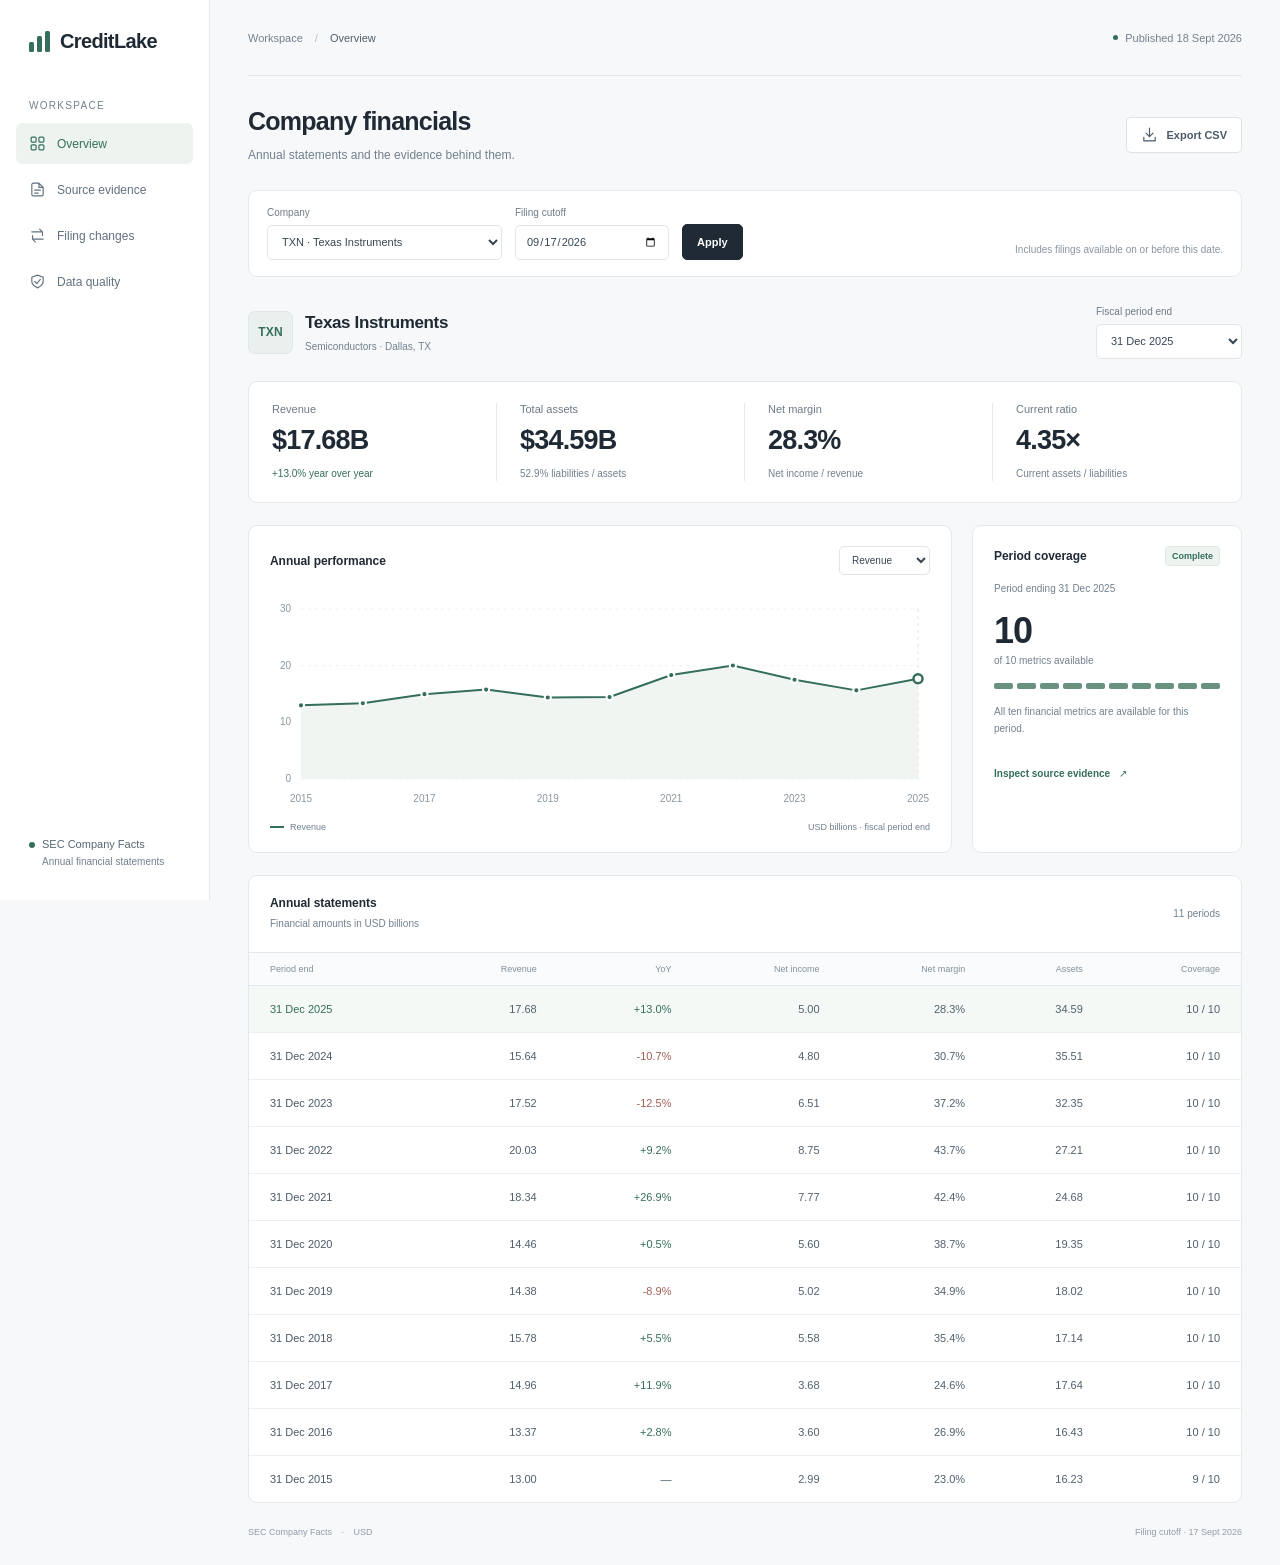
==== commit b08d2d8b: "Publish the verified desktop and mobile workspace previews" ====
--- a/demo/CreditLake_Demo.html
+++ b/demo/CreditLake_Demo.html
@@ -1443,7 +1443,7 @@
                   <svg
                     id="chart"
                     class="chart"
-                    role="img"
+                    role="group"
                     aria-label="Annual revenue chart"
                   ></svg>
                   <div id="chart-empty" class="chart-empty" hidden>
@@ -1729,7 +1729,7 @@
       role="status"
       aria-live="polite"
     ></div>
-    <script>window.CREDITLAKE_DEMO={"status":{"run_id":"f2e388126a1f4c64980baecd2664e1c9","status":"success","mode":"fixture","started_at":"2026-09-17T16:47:48.017065+00:00","filing_date_cutoff":"2026-09-18","snapshots_loaded":0,"snapshots_skipped":8,"facts_inserted":0,"rejected_rows":0,"issuers":[],"model_hash":"8b4c8dd3f0f37fda91fcaf337d5e553fd9ede3a4f2532933e9ada582d5da2ff8","dbt":{"models":6,"tests_passed":23},"warnings":[{"check":"metric_completeness","severity":"warning","rows":[{"ticker":"CBRE","period_end":"2015-12-31","available_metrics":9},{"ticker":"CPRT","period_end":"2015-07-31","available_metrics":9},{"ticker":"CPRT","period_end":"2016-07-31","available_metrics":9},{"ticker":"CPRT","period_end":"2020-07-31","available_metrics":9},{"ticker":"CPRT","period_end":"2021-07-31","available_metrics":9},{"ticker":"CPRT","period_end":"2022-07-31","available_metrics":9},{"ticker":"CPRT","period_end":"2023-07-31","available_metrics":9},{"ticker":"CPRT","period_end":"2024-07-31","available_metrics":9},{"ticker":"CPRT","period_end":"2025-07-31","available_metrics":9},{"ticker":"DHI","period_end":"2015-09-30","available_metrics":7},{"ticker":"DHI","period_end":"2016-09-30","available_metrics":7},{"ticker":"DHI","period_end":"2017-09-30","available_metrics":7},{"ticker":"DHI","period_end":"2018-09-30","available_metrics":7},{"ticker":"DHI","period_end":"2019-09-30","available_metrics":7},{"ticker":"DHI","period_end":"2020-09-30","available_metrics":7},{"ticker":"DHI","period_end":"2021-09-30","available_metrics":7},{"ticker":"DHI","period_end":"2022-09-30","available_metrics":7},{"ticker":"DHI","period_end":"2023-09-30","available_metrics":7},{"ticker":"DHI","period_end":"2024-09-30","available_metrics":7},{"ticker":"DHI","period_end":"2025-09-30","available_metrics":7},{"ticker":"EAT","period_end":"2015-06-24","available_metrics":9},{"ticker":"EAT","period_end":"2016-06-29","available_metrics":9},{"ticker":"EAT","period_end":"2017-06-28","available_metrics":9},{"ticker":"EAT","period_end":"2018-06-27","available_metrics":9},{"ticker":"EAT","period_end":"2019-06-26","available_metrics":9},{"ticker":"EAT","period_end":"2020-06-24","available_metrics":9},{"ticker":"EAT","period_end":"2021-06-30","available_metrics":9},{"ticker":"EAT","period_end":"2022-06-29","available_metrics":9},{"ticker":"EAT","period_end":"2023-06-28","available_metrics":9},{"ticker":"EAT","period_end":"2024-06-26","available_metrics":9},{"ticker":"EAT","period_end":"2025-06-25","available_metrics":9},{"ticker":"EAT","period_end":"2026-06-24","available_metrics":9},{"ticker":"LUV","period_end":"2015-12-31","available_metrics":9},{"ticker":"LUV","period_end":"2016-12-31","available_metrics":9},{"ticker":"LUV","period_end":"2017-12-31","available_metrics":9},{"ticker":"LUV","period_end":"2018-12-31","available_metrics":9},{"ticker":"LUV","period_end":"2019-12-31","available_metrics":9},{"ticker":"LUV","period_end":"2020-12-31","available_metrics":9},{"ticker":"LUV","period_end":"2021-12-31","available_metrics":9},{"ticker":"LUV","period_end":"2022-12-31","available_metrics":9},{"ticker":"LUV","period_end":"2023-12-31","available_metrics":9},{"ticker":"LUV","period_end":"2024-12-31","available_metrics":9},{"ticker":"LUV","period_end":"2025-12-31","available_metrics":9},{"ticker":"T","period_end":"2016-12-31","available_metrics":9},{"ticker":"T","period_end":"2017-12-31","available_metrics":9},{"ticker":"T","period_end":"2018-12-31","available_metrics":9},{"ticker":"T","period_end":"2019-12-31","available_metrics":9},{"ticker":"T","period_end":"2020-12-31","available_metrics":9},{"ticker":"T","period_end":"2021-12-31","available_metrics":9},{"ticker":"T","period_end":"2022-12-31","available_metrics":8},{"ticker":"T","period_end":"2023-12-31","available_metrics":9},{"ticker":"T","period_end":"2024-12-31","available_metrics":9},{"ticker":"T","period_end":"2025-12-31","available_metrics":9},{"ticker":"TXN","period_end":"2015-12-31","available_metrics":9}]},{"check":"balance_equation","severity":"warning","rows":[{"ticker":"CBRE","period_end":"2025-12-31","assets":"30877000000.0000","liabilities":"21251000000.0000","equity":"9193000000.0000","residual":"433000000.0000"},{"ticker":"CBRE","period_end":"2020-12-31","assets":"18039143000.0000","liabilities":"10533483000.0000","equity":"7120000000.0000","residual":"385660000.0000"},{"ticker":"CBRE","period_end":"2016-12-31","assets":"10779587000.0000","liabilities":"7722342000.0000","equity":"3145900000.0000","residual":"-88655000.0000"},{"ticker":"WING","period_end":"2015-12-26","assets":"120650000.0000","liabilities":"130323000.0000","equity":"-14810000.0000","residual":"5137000.0000"},{"ticker":"WING","period_end":"2016-12-31","assets":"111800000.0000","liabilities":"186428000.0000","equity":"-81430000.0000","residual":"6802000.0000"}],"note":"Concept scope or filing revisions may differ; inspect source evidence"}],"total_facts":10738,"annual_periods":89,"revisions":112,"published_at":"2026-09-17T16:47:52.623652+00:00","elapsed_seconds":4.607,"warehouse":"releases/f2e388126a1f4c64980baecd2664e1c9/warehouse.duckdb"},"companies":[{"issuer_key":"115ca758e6e82b0cc0707f42605b6868c8fcfa661d9b91cfa29739bb86314cee","cik":1138118,"name":"CBRE GROUP, INC.","ticker":"CBRE","sector":"Commercial real estate services","headquarters":"Dallas, TX","valid_from":"2026-09-17T09:42:00.657867-07:00"},{"issuer_key":"cd9f25ace292fbda70b7bb6c71241b09274acf581ddd9fda50736de15c45a54b","cik":900075,"name":"COPART, INC.","ticker":"CPRT","sector":"Vehicle auctions","headquarters":"Dallas, TX","valid_from":"2026-09-17T09:42:00.657867-07:00"},{"issuer_key":"95b50669d9e1363ebe0f5c9a23dc09b125a254207c7e880d0f5d16d65dd71bf7","cik":882184,"name":"D.R. Horton, Inc.","ticker":"DHI","sector":"Homebuilding","headquarters":"Arlington, TX","valid_from":"2026-09-17T09:42:00.657867-07:00"},{"issuer_key":"2e79c6f478d3a4363672098dd08783af9c2421f45fb0bc31e6968346874d767b","cik":703351,"name":"BRINKER INTERNATIONAL,\u00a0INC.","ticker":"EAT","sector":"Restaurants","headquarters":"Dallas, TX","valid_from":"2026-09-17T09:42:00.657867-07:00"},{"issuer_key":"4380bd31d7b11aab340d12b676539c8e78d48971c7e835e4df1bddb50a36e5a7","cik":92380,"name":"SOUTHWEST AIRLINES CO.","ticker":"LUV","sector":"Airlines","headquarters":"Dallas, TX","valid_from":"2026-09-17T09:42:00.657867-07:00"},{"issuer_key":"8601e3ec0a90842310c81a3b1ff0fd4b4cabcc2ec3270b9e56c5ff8bbda5bdfe","cik":732717,"name":"AT&T INC.","ticker":"T","sector":"Telecommunications","headquarters":"Dallas, TX","valid_from":"2026-09-17T09:42:00.657867-07:00"},{"issuer_key":"404b1b1299ca5835371a216b1c991bc0e407081f4ac61b6a9b3876859a9501ce","cik":97476,"name":"TEXAS INSTRUMENTS INCORPORATED","ticker":"TXN","sector":"Semiconductors","headquarters":"Dallas, TX","valid_from":"2026-09-17T09:42:00.657867-07:00"},{"issuer_key":"7f02cd49ec2bab5a95d27f298d28dd2cbbc115d87b0d961f7d4658bfd8a8653c","cik":1636222,"name":"WINGSTOP INC.","ticker":"WING","sector":"Restaurants","headquarters":"Dallas, TX","valid_from":"2026-09-17T09:42:00.657867-07:00"}],"candidates":{"CBRE":[{"fact_id":"3a6f4c756e9cd8585020335266aef9912a8b04e0313b0d4325670507213c40b6","cik":1138118,"metric":"assets","concept":"Assets","kind":"instant","alias_priority":0,"period_start":null,"period_end":"2016-12-31","value":"10779587000.0000","accession":"0001564590-18-003991","form":"10-K","filed":"2018-03-01","first_observed":"2026-09-17T09:42:00.657867-07:00","source_sha":"193c8399edd08710c2458b7fa91716d3a03d67cbbffaaa85401125b8b0d4cc56","filing_url":"https://www.sec.gov/Archives/edgar/data/1138118/000156459018003991/0001564590-18-003991-index.html"},{"fact_id":"1125af1dfb715be76d4dbd14923a3faece9295ca898c8ccb898a5dad5ea9365d","cik":1138118,"metric":"assets","concept":"Assets","kind":"instant","alias_priority":0,"period_start":null,"period_end":"2022-12-31","value":"20513389000.0000","accession":"0001138118-23-000009","form":"10-K","filed":"2023-02-27","first_observed":"2026-09-17T09:42:00.657867-07:00","source_sha":"193c8399edd08710c2458b7fa91716d3a03d67cbbffaaa85401125b8b0d4cc56","filing_url":"https://www.sec.gov/Archives/edgar/data/1138118/000113811823000009/0001138118-23-000009-index.html"},{"fact_id":"49de76e5df4cbdedc543e3f86d584b10eb57bf5cf741e02cef233adebf51a74d","cik":1138118,"metric":"current_assets","concept":"AssetsCurrent","kind":"instant","alias_priority":0,"period_start":null,"period_end":"2016-12-31","value":"5122450000.0000","accession":"0001564590-18-003991","form":"10-K","filed":"2018-03-01","first_observed":"2026-09-17T09:42:00.657867-07:00","source_sha":"193c8399edd08710c2458b7fa91716d3a03d67cbbffaaa85401125b8b0d4cc56","filing_url":"https://www.sec.gov/Archives/edgar/data/1138118/000156459018003991/0001564590-18-003991-index.html"},{"fact_id":"7eaa9651a6bb596cf62314fd86e37cbe3766bc72482f850cc2efbef47e2ca0f1","cik":1138118,"metric":"current_assets","concept":"AssetsCurrent","kind":"instant","alias_priority":0,"period_start":null,"period_end":"2023-12-31","value":"9666000000.0000","accession":"0001138118-25-000005","form":"10-K","filed":"2025-02-14","first_observed":"2026-09-17T09:42:00.657867-07:00","source_sha":"193c8399edd08710c2458b7fa91716d3a03d67cbbffaaa85401125b8b0d4cc56","filing_url":"https://www.sec.gov/Archives/edgar/data/1138118/000113811825000005/0001138118-25-000005-index.html"},{"fact_id":"53561841251acba2b7432f9cdd57e6c07eed51a47dbe83d81a14e4f0a451d908","cik":1138118,"metric":"current_assets","concept":"AssetsCurrent","kind":"instant","alias_priority":0,"period_start":null,"period_end":"2025-12-31","value":"13489000000.0000","accession":"0001138118-26-000005","form":"10-K","filed":"2026-02-12","first_observed":"2026-09-17T09:42:00.657867-07:00","source_sha":"193c8399edd08710c2458b7fa91716d3a03d67cbbffaaa85401125b8b0d4cc56","filing_url":"https://www.sec.gov/Archives/edgar/data/1138118/000113811826000005/0001138118-26-000005-index.html"},{"fact_id":"df7ffe2daf1eb107c21e6270d88be9d4639cdcf286586ec5480d3cdbee3259ad","cik":1138118,"metric":"cash","concept":"CashAndCashEquivalentsAtCarryingValue","kind":"instant","alias_priority":0,"period_start":null,"period_end":"2015-12-31","value":"540403000.0000","accession":"0001193125-16-484680","form":"10-K","filed":"2016-02-29","first_observed":"2026-09-17T09:42:00.657867-07:00","source_sha":"193c8399edd08710c2458b7fa91716d3a03d67cbbffaaa85401125b8b0d4cc56","filing_url":"https://www.sec.gov/Archives/edgar/data/1138118/000119312516484680/0001193125-16-484680-index.html"},{"fact_id":"9c51b2ea0f1ea7ff0a36893994d6c46bd77b1597c20fb313b795d6f9d0457956","cik":1138118,"metric":"cash","concept":"CashAndCashEquivalentsAtCarryingValue","kind":"instant","alias_priority":0,"period_start":null,"period_end":"2020-12-31","value":"1896188000.0000","accession":"0001138118-22-000010","form":"10-K","filed":"2022-03-01","first_observed":"2026-09-17T09:42:00.657867-07:00","source_sha":"193c8399edd08710c2458b7fa91716d3a03d67cbbffaaa85401125b8b0d4cc56","filing_url":"https://www.sec.gov/Archives/edgar/data/1138118/000113811822000010/0001138118-22-000010-index.html"},{"fact_id":"9eadb6b9326782f47ea6cb3de5dc3df312ab046d626930915f9a76c69b141922","cik":1138118,"metric":"liabilities","concept":"Liabilities","kind":"instant","alias_priority":0,"period_start":null,"period_end":"2018-12-31","value":"8446891000.0000","accession":"0001564590-20-008056","form":"10-K","filed":"2020-03-02","first_observed":"2026-09-17T09:42:00.657867-07:00","source_sha":"193c8399edd08710c2458b7fa91716d3a03d67cbbffaaa85401125b8b0d4cc56","filing_url":"https://www.sec.gov/Archives/edgar/data/1138118/000156459020008056/0001564590-20-008056-index.html"},{"fact_id":"740da6111f76a443f7a80517d01c1aa20ba08b569aca4752d9f256b145b2a186","cik":1138118,"metric":"liabilities","concept":"Liabilities","kind":"instant","alias_priority":0,"period_start":null,"period_end":"2021-12-31","value":"12714374000.0000","accession":"0001138118-23-000009","form":"10-K","filed":"2023-02-27","first_observed":"2026-09-17T09:42:00.657867-07:00","source_sha":"193c8399edd08710c2458b7fa91716d3a03d67cbbffaaa85401125b8b0d4cc56","filing_url":"https://www.sec.gov/Archives/edgar/data/1138118/000113811823000009/0001138118-23-000009-index.html"},{"fact_id":"01844f199ac72f9b6bad313bde923f1bfed63c396162a84a788460eab37d57ea","cik":1138118,"metric":"liabilities","concept":"Liabilities","kind":"instant","alias_priority":0,"period_start":null,"period_end":"2023-12-31","value":"13481000000.0000","accession":"0001138118-25-000005","form":"10-K","filed":"2025-02-14","first_observed":"2026-09-17T09:42:00.657867-07:00","source_sha":"193c8399edd08710c2458b7fa91716d3a03d67cbbffaaa85401125b8b0d4cc56","filing_url":"https://www.sec.gov/Archives/edgar/data/1138118/000113811825000005/0001138118-25-000005-index.html"},{"fact_id":"fb0ca25618f9efd40c408df6eeb97e2f854794ecd259b5dad4f83898ca41ac6e","cik":1138118,"metric":"current_liabilities","concept":"LiabilitiesCurrent","kind":"instant","alias_priority":0,"period_start":null,"period_end":"2015-12-31","value":"4994157000.0000","accession":"0001193125-16-484680","form":"10-K","filed":"2016-02-29","first_observed":"2026-09-17T09:42:00.657867-07:00","source_sha":"193c8399edd08710c2458b7fa91716d3a03d67cbbffaaa85401125b8b0d4cc56","filing_url":"https://www.sec.gov/Archives/edgar/data/1138118/000119312516484680/0001193125-16-484680-index.html"},{"fact_id":"a50ddb3cc7ecccecfaea9d3102c391312731bdc083770bf3d640bf1408722e4a","cik":1138118,"metric":"current_liabilities","concept":"LiabilitiesCurrent","kind":"instant","alias_priority":0,"period_start":null,"period_end":"2016-12-31","value":"4525429000.0000","accession":"0001564590-18-003991","form":"10-K","filed":"2018-03-01","first_observed":"2026-09-17T09:42:00.657867-07:00","source_sha":"193c8399edd08710c2458b7fa91716d3a03d67cbbffaaa85401125b8b0d4cc56","filing_url":"https://www.sec.gov/Archives/edgar/data/1138118/000156459018003991/0001564590-18-003991-index.html"},{"fact_id":"881cbf173050c80922ef70c89b3aa2f4cf1e7e405ac9e9c69301b3efd1b37f21","cik":1138118,"metric":"current_liabilities","concept":"LiabilitiesCurrent","kind":"instant","alias_priority":0,"period_start":null,"period_end":"2024-12-31","value":"9287000000.0000","accession":"0001138118-25-000005","form":"10-K","filed":"2025-02-14","first_observed":"2026-09-17T09:42:00.657867-07:00","source_sha":"193c8399edd08710c2458b7fa91716d3a03d67cbbffaaa85401125b8b0d4cc56","filing_url":"https://www.sec.gov/Archives/edgar/data/1138118/000113811825000005/0001138118-25-000005-index.html"},{"fact_id":"e36e5d85fb7da61a1ddcaad57f7084bf7aca6a4aed498a6c98f591e4650269ed","cik":1138118,"metric":"operating_cash_flow","concept":"NetCashProvidedByUsedInOperatingActivities","kind":"duration","alias_priority":0,"period_start":"2019-01-01","period_end":"2019-12-31","value":"1223380000.0000","accession":"0001564590-20-008056","form":"10-K","filed":"2020-03-02","first_observed":"2026-09-17T09:42:00.657867-07:00","source_sha":"193c8399edd08710c2458b7fa91716d3a03d67cbbffaaa85401125b8b0d4cc56","filing_url":"https://www.sec.gov/Archives/edgar/data/1138118/000156459020008056/0001564590-20-008056-index.html"},{"fact_id":"f554dca9448ec34d261f3f2054804b3d03f3a63891399773eb0a1e0e61161dbe","cik":1138118,"metric":"net_income","concept":"NetIncomeLoss","kind":"duration","alias_priority":0,"period_start":"2018-01-01","period_end":"2018-12-31","value":"1063219000.0000","accession":"0001564590-20-008056","form":"10-K","filed":"2020-03-02","first_observed":"2026-09-17T09:42:00.657867-07:00","source_sha":"193c8399edd08710c2458b7fa91716d3a03d67cbbffaaa85401125b8b0d4cc56","filing_url":"https://www.sec.gov/Archives/edgar/data/1138118/000156459020008056/0001564590-20-008056-index.html"},{"fact_id":"b4352aa24c187a3e6e4c7640384d6b3c61ec1bf380138758c6d852ee275b3ed0","cik":1138118,"metric":"net_income","concept":"NetIncomeLoss","kind":"duration","alias_priority":0,"period_start":"2020-01-01","period_end":"2020-12-31","value":"751989000.0000","accession":"0001138118-23-000009","form":"10-K","filed":"2023-02-27","first_observed":"2026-09-17T09:42:00.657867-07:00","source_sha":"193c8399edd08710c2458b7fa91716d3a03d67cbbffaaa85401125b8b0d4cc56","filing_url":"https://www.sec.gov/Archives/edgar/data/1138118/000113811823000009/0001138118-23-000009-index.html"},{"fact_id":"4ecf96ed384361379f62ff9eefd895af9cf1a3be470ec7f0378b8922f0dbc4a9","cik":1138118,"metric":"operating_income","concept":"OperatingIncomeLoss","kind":"duration","alias_priority":0,"period_start":"2016-01-01","period_end":"2016-12-31","value":"815487000.0000","accession":"0001564590-18-003991","form":"10-K","filed":"2018-03-01","first_observed":"2026-09-17T09:42:00.657867-07:00","source_sha":"193c8399edd08710c2458b7fa91716d3a03d67cbbffaaa85401125b8b0d4cc56","filing_url":"https://www.sec.gov/Archives/edgar/data/1138118/000156459018003991/0001564590-18-003991-index.html"},{"fact_id":"0808de850ea4f5dd2362da6452b5c5d70b5ef2433d62ccdac7be3fac110ef74b","cik":1138118,"metric":"operating_income","concept":"OperatingIncomeLoss","kind":"duration","alias_priority":0,"period_start":"2017-01-01","period_end":"2017-12-31","value":"1071442000.0000","accession":"0001564590-18-003991","form":"10-K","filed":"2018-03-01","first_observed":"2026-09-17T09:42:00.657867-07:00","source_sha":"193c8399edd08710c2458b7fa91716d3a03d67cbbffaaa85401125b8b0d4cc56","filing_url":"https://www.sec.gov/Archives/edgar/data/1138118/000156459018003991/0001564590-18-003991-index.html"},{"fact_id":"ab8d5c2efd8eb60e5f3f1720a8fb8125d8bdf912b27906979d54142008fdb180","cik":1138118,"metric":"net_income","concept":"ProfitLoss","kind":"duration","alias_priority":1,"period_start":"2023-01-01","period_end":"2023-12-31","value":"1027000000.0000","accession":"0001138118-25-000005","form":"10-K","filed":"2025-02-14","first_observed":"2026-09-17T09:42:00.657867-07:00","source_sha":"193c8399edd08710c2458b7fa91716d3a03d67cbbffaaa85401125b8b0d4cc56","filing_url":"https://www.sec.gov/Archives/edgar/data/1138118/000113811825000005/0001138118-25-000005-index.html"},{"fact_id":"9bd40593ee028020767194ed1413a4cccd5a586bde8bbc6ad959b7fb5e336506","cik":1138118,"metric":"net_income","concept":"ProfitLoss","kind":"duration","alias_priority":1,"period_start":"2024-01-01","period_end":"2024-12-31","value":"1036000000.0000","accession":"0001138118-25-000005","form":"10-K","filed":"2025-02-14","first_observed":"2026-09-17T09:42:00.657867-07:00","source_sha":"193c8399edd08710c2458b7fa91716d3a03d67cbbffaaa85401125b8b0d4cc56","filing_url":"https://www.sec.gov/Archives/edgar/data/1138118/000113811825000005/0001138118-25-000005-index.html"},{"fact_id":"a3fbe196c6ebd18c9b28f6bd75b236e16fdd28e69667cf769f2f484eee1823f9","cik":1138118,"metric":"revenue","concept":"RevenueFromContractWithCustomerExcludingAssessedTax","kind":"duration","alias_priority":0,"period_start":"2018-01-01","period_end":"2018-12-31","value":"20658939000.0000","accession":"0001564590-19-005666","form":"10-K","filed":"2019-03-01","first_observed":"2026-09-17T09:42:00.657867-07:00","source_sha":"193c8399edd08710c2458b7fa91716d3a03d67cbbffaaa85401125b8b0d4cc56","filing_url":"https://www.sec.gov/Archives/edgar/data/1138118/000156459019005666/0001564590-19-005666-index.html"},{"fact_id":"8e7466046f1e4f80d3cb01b060cba0032ee1dc0b8cfcafdc100d679f9e0adf9a","cik":1138118,"metric":"revenue","concept":"RevenueFromContractWithCustomerExcludingAssessedTax","kind":"duration","alias_priority":0,"period_start":"2018-01-01","period_end":"2018-12-31","value":"20778100000.0000","accession":"0001564590-20-008056","form":"10-K","filed":"2020-03-02","first_observed":"2026-09-17T09:42:00.657867-07:00","source_sha":"193c8399edd08710c2458b7fa91716d3a03d67cbbffaaa85401125b8b0d4cc56","filing_url":"https://www.sec.gov/Archives/edgar/data/1138118/000156459020008056/0001564590-20-008056-index.html"},{"fact_id":"ab6e274d86ff044566499b340373700b31fae1df77043a4927f9eaff3d8716c7","cik":1138118,"metric":"revenue","concept":"RevenueFromContractWithCustomerExcludingAssessedTax","kind":"duration","alias_priority":0,"period_start":"2020-01-01","period_end":"2020-12-31","value":"23170119000.0000","accession":"0001138118-21-000012","form":"10-K","filed":"2021-02-24","first_observed":"2026-09-17T09:42:00.657867-07:00","source_sha":"193c8399edd08710c2458b7fa91716d3a03d67cbbffaaa85401125b8b0d4cc56","filing_url":"https://www.sec.gov/Archives/edgar/data/1138118/000113811821000012/0001138118-21-000012-index.html"},{"fact_id":"eee3efab33afe4aa07a805549675581d2bd08b12a07a0778f4397f6f21b8d35f","cik":1138118,"metric":"revenue","concept":"RevenueFromContractWithCustomerExcludingAssessedTax","kind":"duration","alias_priority":0,"period_start":"2020-01-01","period_end":"2020-12-31","value":"23170119000.0000","accession":"0001138118-22-000010","form":"10-K","filed":"2022-03-01","first_observed":"2026-09-17T09:42:00.657867-07:00","source_sha":"193c8399edd08710c2458b7fa91716d3a03d67cbbffaaa85401125b8b0d4cc56","filing_url":"https://www.sec.gov/Archives/edgar/data/1138118/000113811822000010/0001138118-22-000010-index.html"},{"fact_id":"c53192e9b2d9a1656d0c21b9478047397e502ce330b998eec036e43d68ced79e","cik":1138118,"metric":"revenue","concept":"RevenueFromContractWithCustomerExcludingAssessedTax","kind":"duration","alias_priority":0,"period_start":"2023-01-01","period_end":"2023-12-31","value":"31505000000.0000","accession":"0001138118-26-000005","form":"10-K","filed":"2026-02-12","first_observed":"2026-09-17T09:42:00.657867-07:00","source_sha":"193c8399edd08710c2458b7fa91716d3a03d67cbbffaaa85401125b8b0d4cc56","filing_url":"https://www.sec.gov/Archives/edgar/data/1138118/000113811826000005/0001138118-26-000005-index.html"},{"fact_id":"34a6db48ffff7415aba4f24cfeb26085af599ac81c3e3ff869ffefd7741d4d5a","cik":1138118,"metric":"revenue","concept":"RevenueFromContractWithCustomerExcludingAssessedTax","kind":"duration","alias_priority":0,"period_start":"2025-01-01","period_end":"2025-12-31","value":"39900000000.0000","accession":"0001138118-26-000005","form":"10-K","filed":"2026-02-12","first_observed":"2026-09-17T09:42:00.657867-07:00","source_sha":"193c8399edd08710c2458b7fa91716d3a03d67cbbffaaa85401125b8b0d4cc56","filing_url":"https://www.sec.gov/Archives/edgar/data/1138118/000113811826000005/0001138118-26-000005-index.html"},{"fact_id":"9c4df99017ffd305c2d12af159e7f4c00319497fe5d94797a25c058b4d88d80f","cik":1138118,"metric":"revenue","concept":"Revenues","kind":"duration","alias_priority":1,"period_start":"2016-01-01","period_end":"2016-12-31","value":"13071589000.0000","accession":"0001564590-18-003991","form":"10-K","filed":"2018-03-01","first_observed":"2026-09-17T09:42:00.657867-07:00","source_sha":"193c8399edd08710c2458b7fa91716d3a03d67cbbffaaa85401125b8b0d4cc56","filing_url":"https://www.sec.gov/Archives/edgar/data/1138118/000156459018003991/0001564590-18-003991-index.html"},{"fact_id":"9ab53dd2de46e22bfa6fe98a0f1d2f67c7a13215530dd36e36417ff8e3a6c2df","cik":1138118,"metric":"revenue","concept":"Revenues","kind":"duration","alias_priority":1,"period_start":"2016-01-01","period_end":"2016-12-31","value":"17369108000.0000","accession":"0001564590-19-005666","form":"10-K","filed":"2019-03-01","first_observed":"2026-09-17T09:42:00.657867-07:00","source_sha":"193c8399edd08710c2458b7fa91716d3a03d67cbbffaaa85401125b8b0d4cc56","filing_url":"https://www.sec.gov/Archives/edgar/data/1138118/000156459019005666/0001564590-19-005666-index.html"},{"fact_id":"72e5ec39a6fb7b15cb18e62388bea5c28c2b3fb74a51e58106eca623226f5396","cik":1138118,"metric":"revenue","concept":"Revenues","kind":"duration","alias_priority":1,"period_start":"2024-01-01","period_end":"2024-12-31","value":"35767000000.0000","accession":"0001138118-26-000005","form":"10-K","filed":"2026-02-12","first_observed":"2026-09-17T09:42:00.657867-07:00","source_sha":"193c8399edd08710c2458b7fa91716d3a03d67cbbffaaa85401125b8b0d4cc56","filing_url":"https://www.sec.gov/Archives/edgar/data/1138118/000113811826000005/0001138118-26-000005-index.html"},{"fact_id":"400333849f3b5a3a8844d12faf6c30997cb20a400f344bfe3bd7dc0d9430f05b","cik":1138118,"metric":"equity","concept":"StockholdersEquity","kind":"instant","alias_priority":1,"period_start":null,"period_end":"2018-12-31","value":"4938797000.0000","accession":"0001564590-20-008056","form":"10-K","filed":"2020-03-02","first_observed":"2026-09-17T09:42:00.657867-07:00","source_sha":"193c8399edd08710c2458b7fa91716d3a03d67cbbffaaa85401125b8b0d4cc56","filing_url":"https://www.sec.gov/Archives/edgar/data/1138118/000156459020008056/0001564590-20-008056-index.html"},{"fact_id":"7131bfa449c5bec13f0b710f1fa5a14a167f44fbc4a7d1a5005668ed028ff8d4","cik":1138118,"metric":"equity","concept":"StockholdersEquity","kind":"instant","alias_priority":1,"period_start":null,"period_end":"2020-12-31","value":"7078326000.0000","accession":"0001138118-21-000012","form":"10-K","filed":"2021-02-24","first_observed":"2026-09-17T09:42:00.657867-07:00","source_sha":"193c8399edd08710c2458b7fa91716d3a03d67cbbffaaa85401125b8b0d4cc56","filing_url":"https://www.sec.gov/Archives/edgar/data/1138118/000113811821000012/0001138118-21-000012-index.html"},{"fact_id":"1eee4efa65c0cfc7b2e58a7a091f61dd7fcc0cf9703d9a3a1c0924f152b8e44d","cik":1138118,"metric":"equity","concept":"StockholdersEquity","kind":"instant","alias_priority":1,"period_start":null,"period_end":"2025-12-31","value":"8878000000.0000","accession":"0001138118-26-000005","form":"10-K","filed":"2026-02-12","first_observed":"2026-09-17T09:42:00.657867-07:00","source_sha":"193c8399edd08710c2458b7fa91716d3a03d67cbbffaaa85401125b8b0d4cc56","filing_url":"https://www.sec.gov/Archives/edgar/data/1138118/000113811826000005/0001138118-26-000005-index.html"},{"fact_id":"5299691adf1ac53b645ab62e1ca9604fba98b3e0ca74af5a39743be55ccf7810","cik":1138118,"metric":"equity","concept":"StockholdersEquityIncludingPortionAttributableToNoncontrollingInterest","kind":"instant","alias_priority":0,"period_start":null,"period_end":"2020-12-31","value":"7120087000.0000","accession":"0001138118-22-000010","form":"10-K","filed":"2022-03-01","first_observed":"2026-09-17T09:42:00.657867-07:00","source_sha":"193c8399edd08710c2458b7fa91716d3a03d67cbbffaaa85401125b8b0d4cc56","filing_url":"https://www.sec.gov/Archives/edgar/data/1138118/000113811822000010/0001138118-22-000010-index.html"},{"fact_id":"b7ffe2c8946d648b6e54b1c4964de7d4a41edfc8d5e27028fed34a8c85f268bf","cik":1138118,"metric":"equity","concept":"StockholdersEquityIncludingPortionAttributableToNoncontrollingInterest","kind":"instant","alias_priority":0,"period_start":null,"period_end":"2024-12-31","value":"9192000000.0000","accession":"0001138118-26-000005","form":"10-K","filed":"2026-02-12","first_observed":"2026-09-17T09:42:00.657867-07:00","source_sha":"193c8399edd08710c2458b7fa91716d3a03d67cbbffaaa85401125b8b0d4cc56","filing_url":"https://www.sec.gov/Archives/edgar/data/1138118/000113811826000005/0001138118-26-000005-index.html"},{"fact_id":"6355a5bac832c8bfaf0bd206f6a0d94a7681f50518582b912a4d53ff3abc9401","cik":1138118,"metric":"current_assets","concept":"AssetsCurrent","kind":"instant","alias_priority":0,"period_start":null,"period_end":"2015-12-31","value":"5305223000.0000","accession":"0001193125-17-064772","form":"10-K","filed":"2017-03-01","first_observed":"2026-09-17T09:42:00.657867-07:00","source_sha":"193c8399edd08710c2458b7fa91716d3a03d67cbbffaaa85401125b8b0d4cc56","filing_url":"https://www.sec.gov/Archives/edgar/data/1138118/000119312517064772/0001193125-17-064772-index.html"},{"fact_id":"fa7489f885c103142fb5e30e78e9091e9b6b923502d6137e6296cc3f592d54b3","cik":1138118,"metric":"current_assets","concept":"AssetsCurrent","kind":"instant","alias_priority":0,"period_start":null,"period_end":"2017-12-31","value":"5630584000.0000","accession":"0001564590-19-005666","form":"10-K","filed":"2019-03-01","first_observed":"2026-09-17T09:42:00.657867-07:00","source_sha":"193c8399edd08710c2458b7fa91716d3a03d67cbbffaaa85401125b8b0d4cc56","filing_url":"https://www.sec.gov/Archives/edgar/data/1138118/000156459019005666/0001564590-19-005666-index.html"},{"fact_id":"248f6fc23f984b580563d7b73642a0d75323f3d521774e0c9b851712a5c07482","cik":1138118,"metric":"current_assets","concept":"AssetsCurrent","kind":"instant","alias_priority":0,"period_start":null,"period_end":"2024-12-31","value":"9970000000.0000","accession":"0001138118-25-000005","form":"10-K","filed":"2025-02-14","first_observed":"2026-09-17T09:42:00.657867-07:00","source_sha":"193c8399edd08710c2458b7fa91716d3a03d67cbbffaaa85401125b8b0d4cc56","filing_url":"https://www.sec.gov/Archives/edgar/data/1138118/000113811825000005/0001138118-25-000005-index.html"},{"fact_id":"5be39d6248e11f1ceb7706d6264c4307b3de297f13c4eedcd99af033ed3ade07","cik":1138118,"metric":"cash","concept":"CashAndCashEquivalentsAtCarryingValue","kind":"instant","alias_priority":0,"period_start":null,"period_end":"2019-12-31","value":"971781000.0000","accession":"0001138118-21-000012","form":"10-K","filed":"2021-02-24","first_observed":"2026-09-17T09:42:00.657867-07:00","source_sha":"193c8399edd08710c2458b7fa91716d3a03d67cbbffaaa85401125b8b0d4cc56","filing_url":"https://www.sec.gov/Archives/edgar/data/1138118/000113811821000012/0001138118-21-000012-index.html"},{"fact_id":"82bd623402a5daec59be888a487b293babea3f2d62f2c49b68cc3e44d2b61c6a","cik":1138118,"metric":"cash","concept":"CashAndCashEquivalentsAtCarryingValue","kind":"instant","alias_priority":0,"period_start":null,"period_end":"2021-12-31","value":"2430951000.0000","accession":"0001138